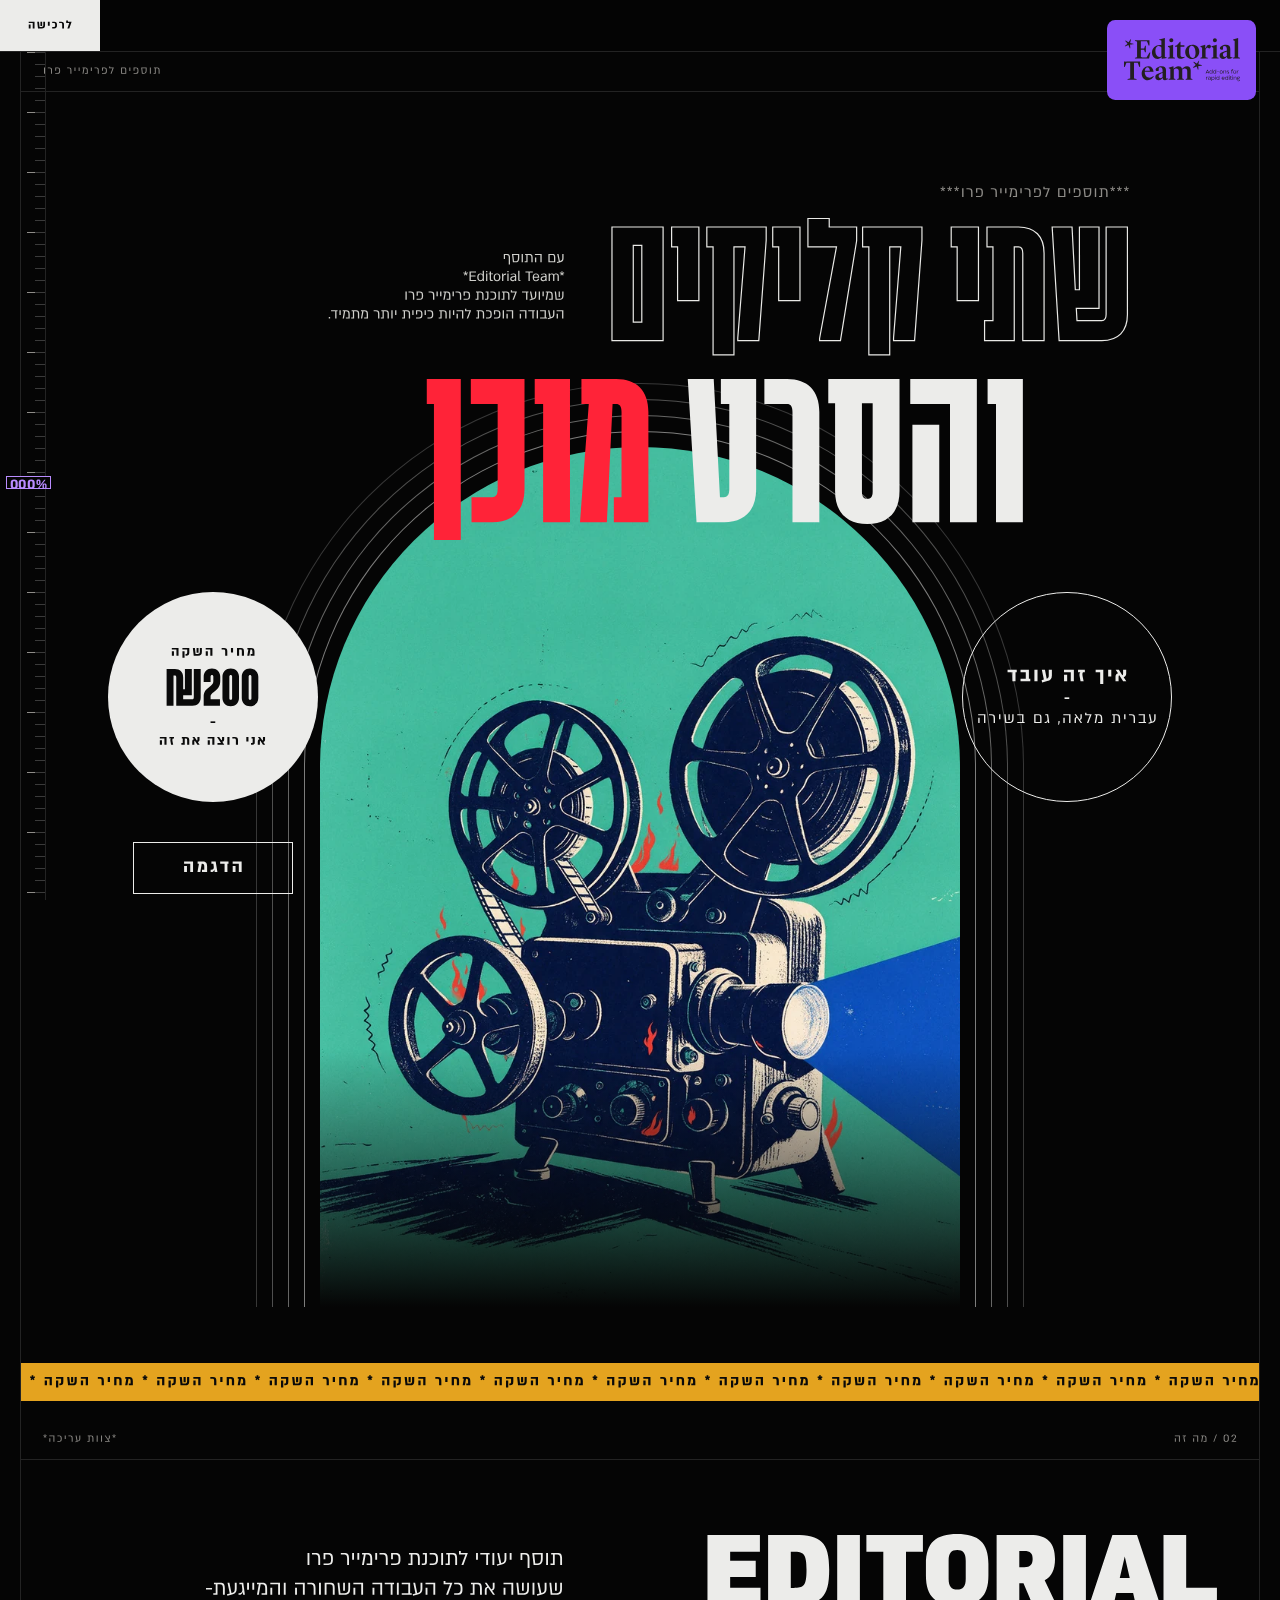
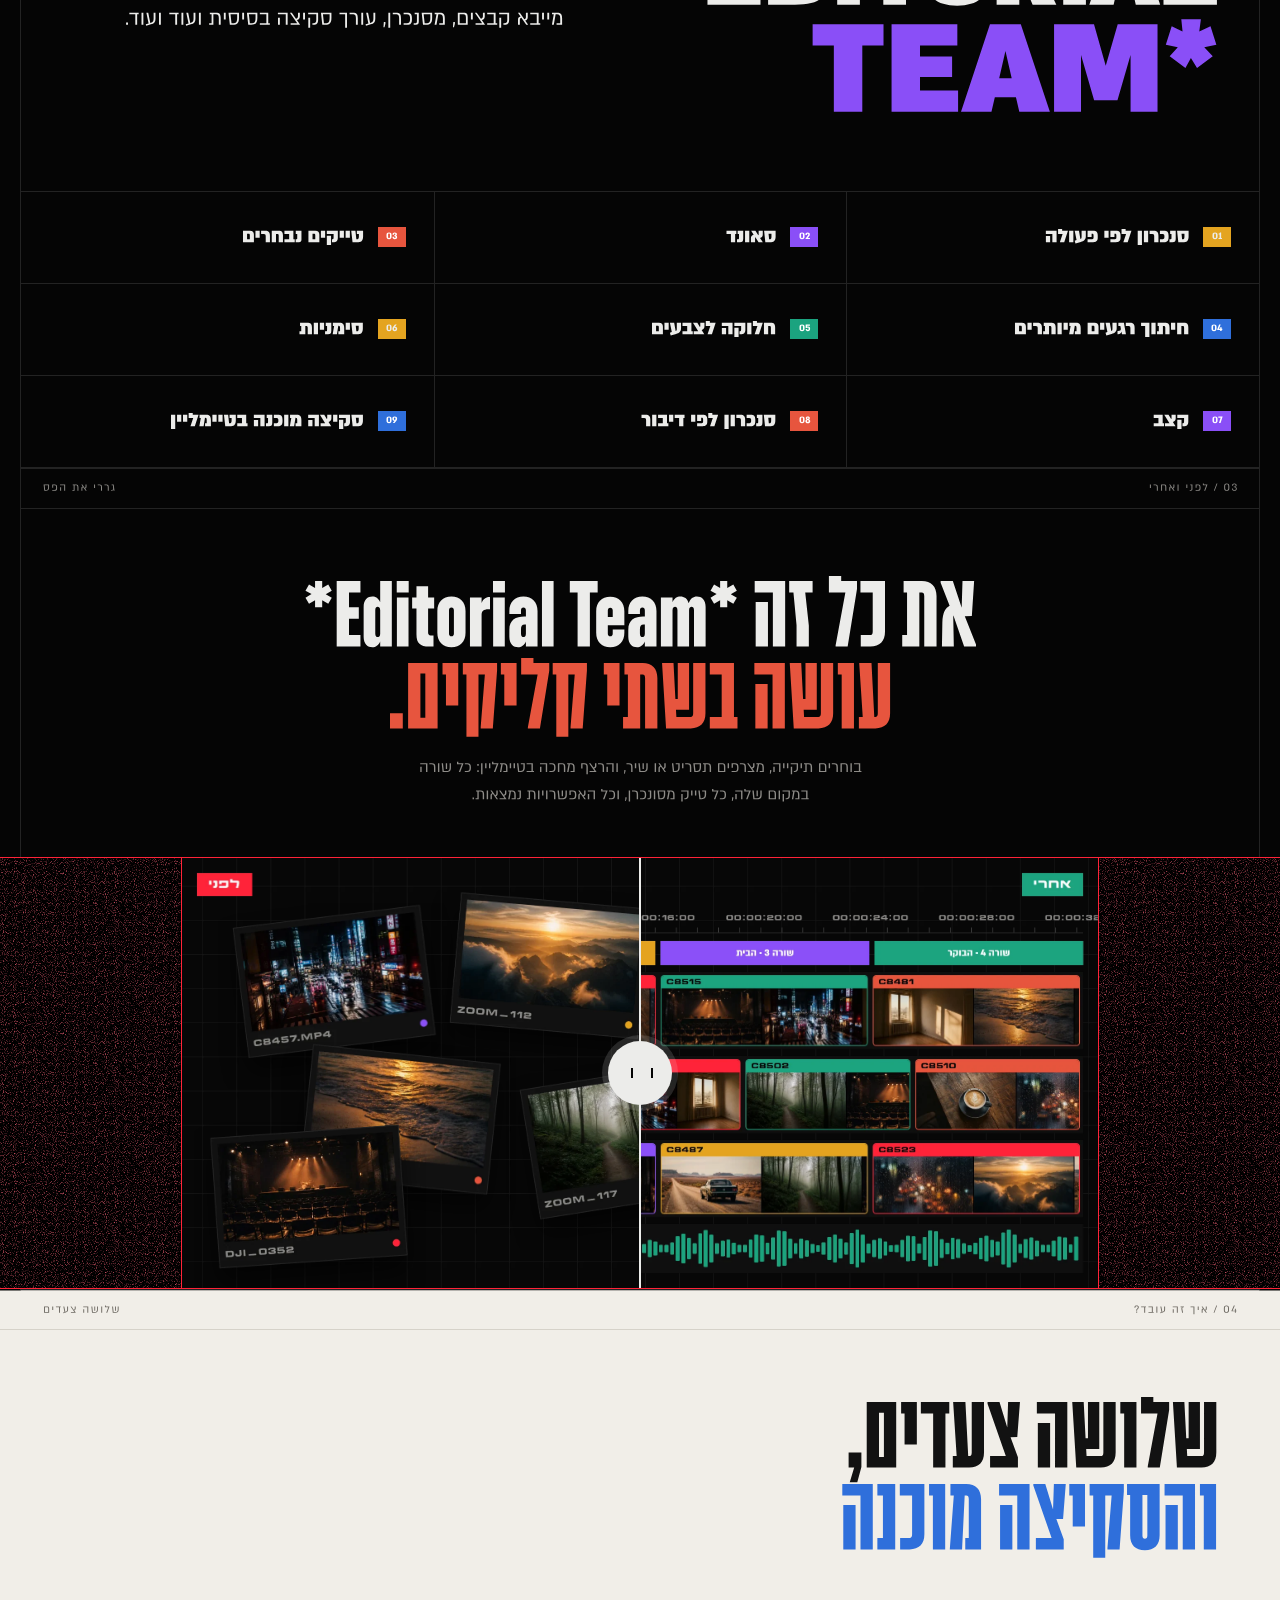
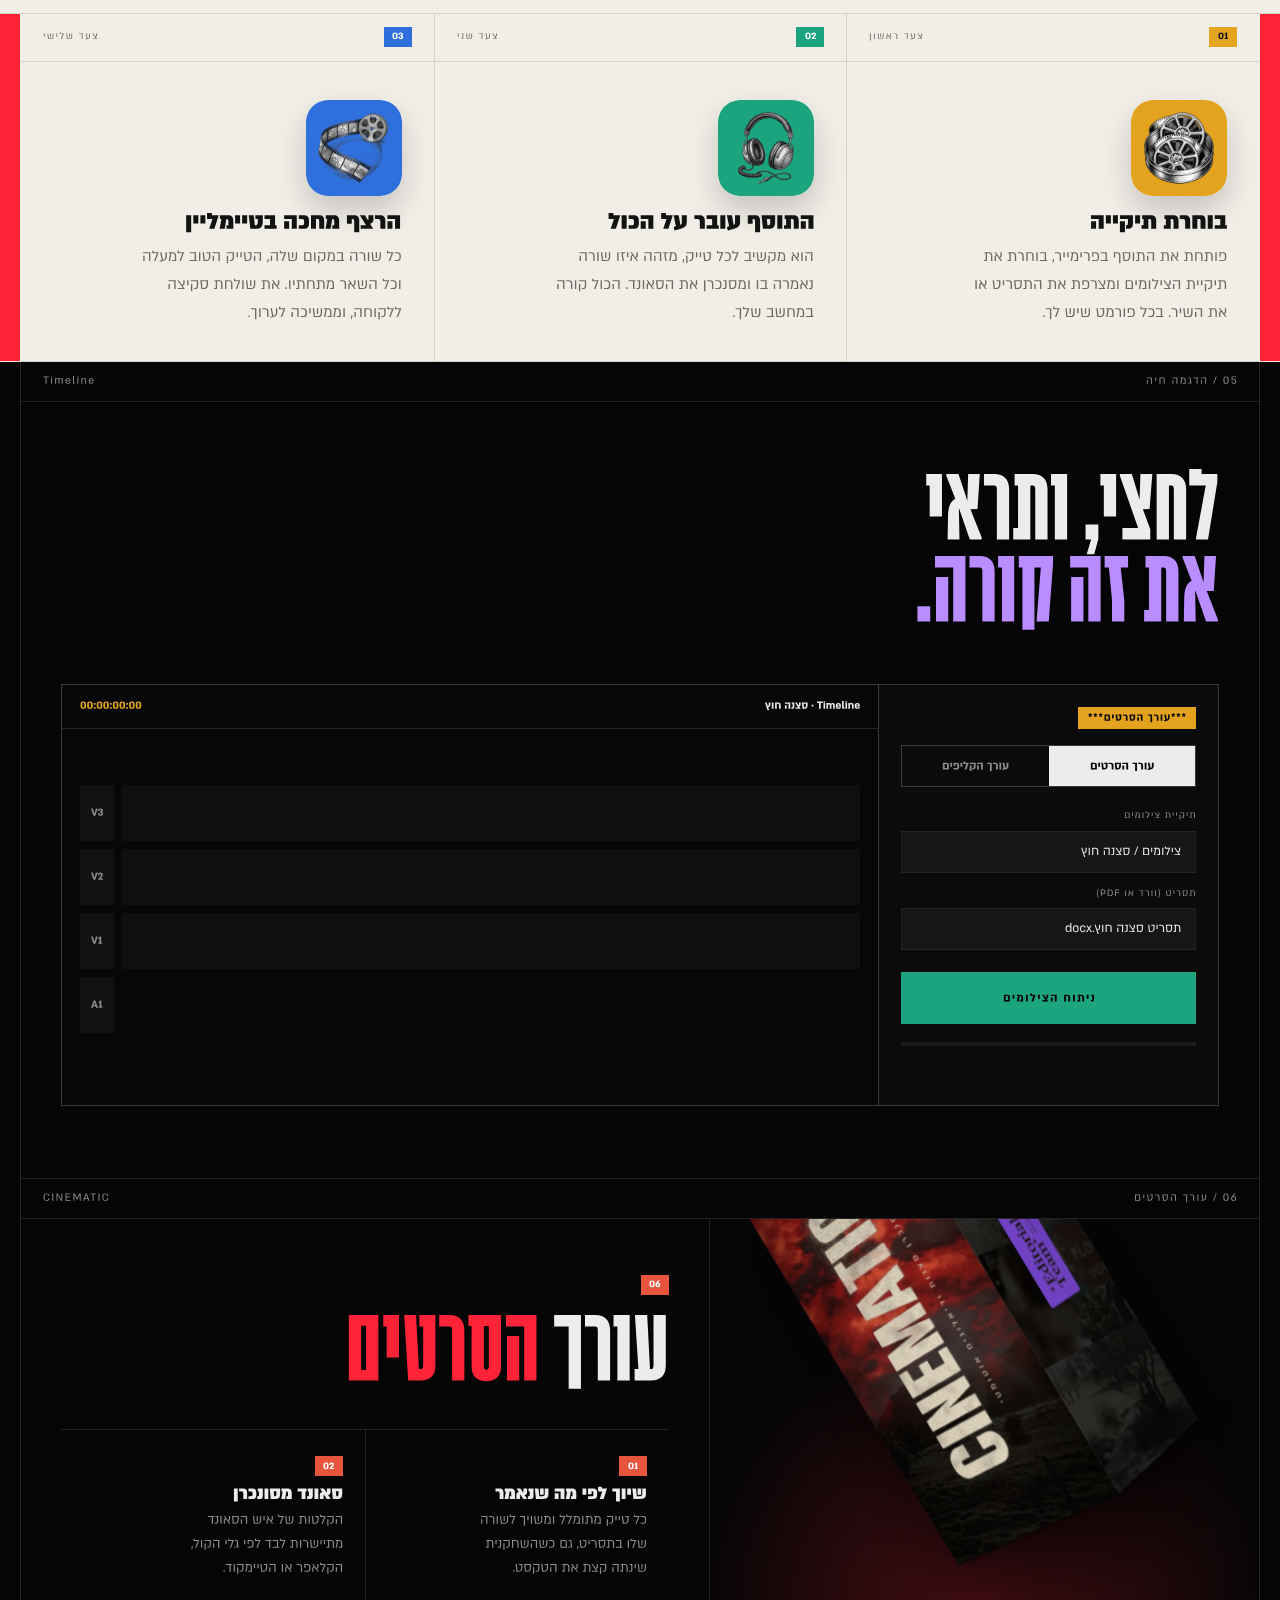
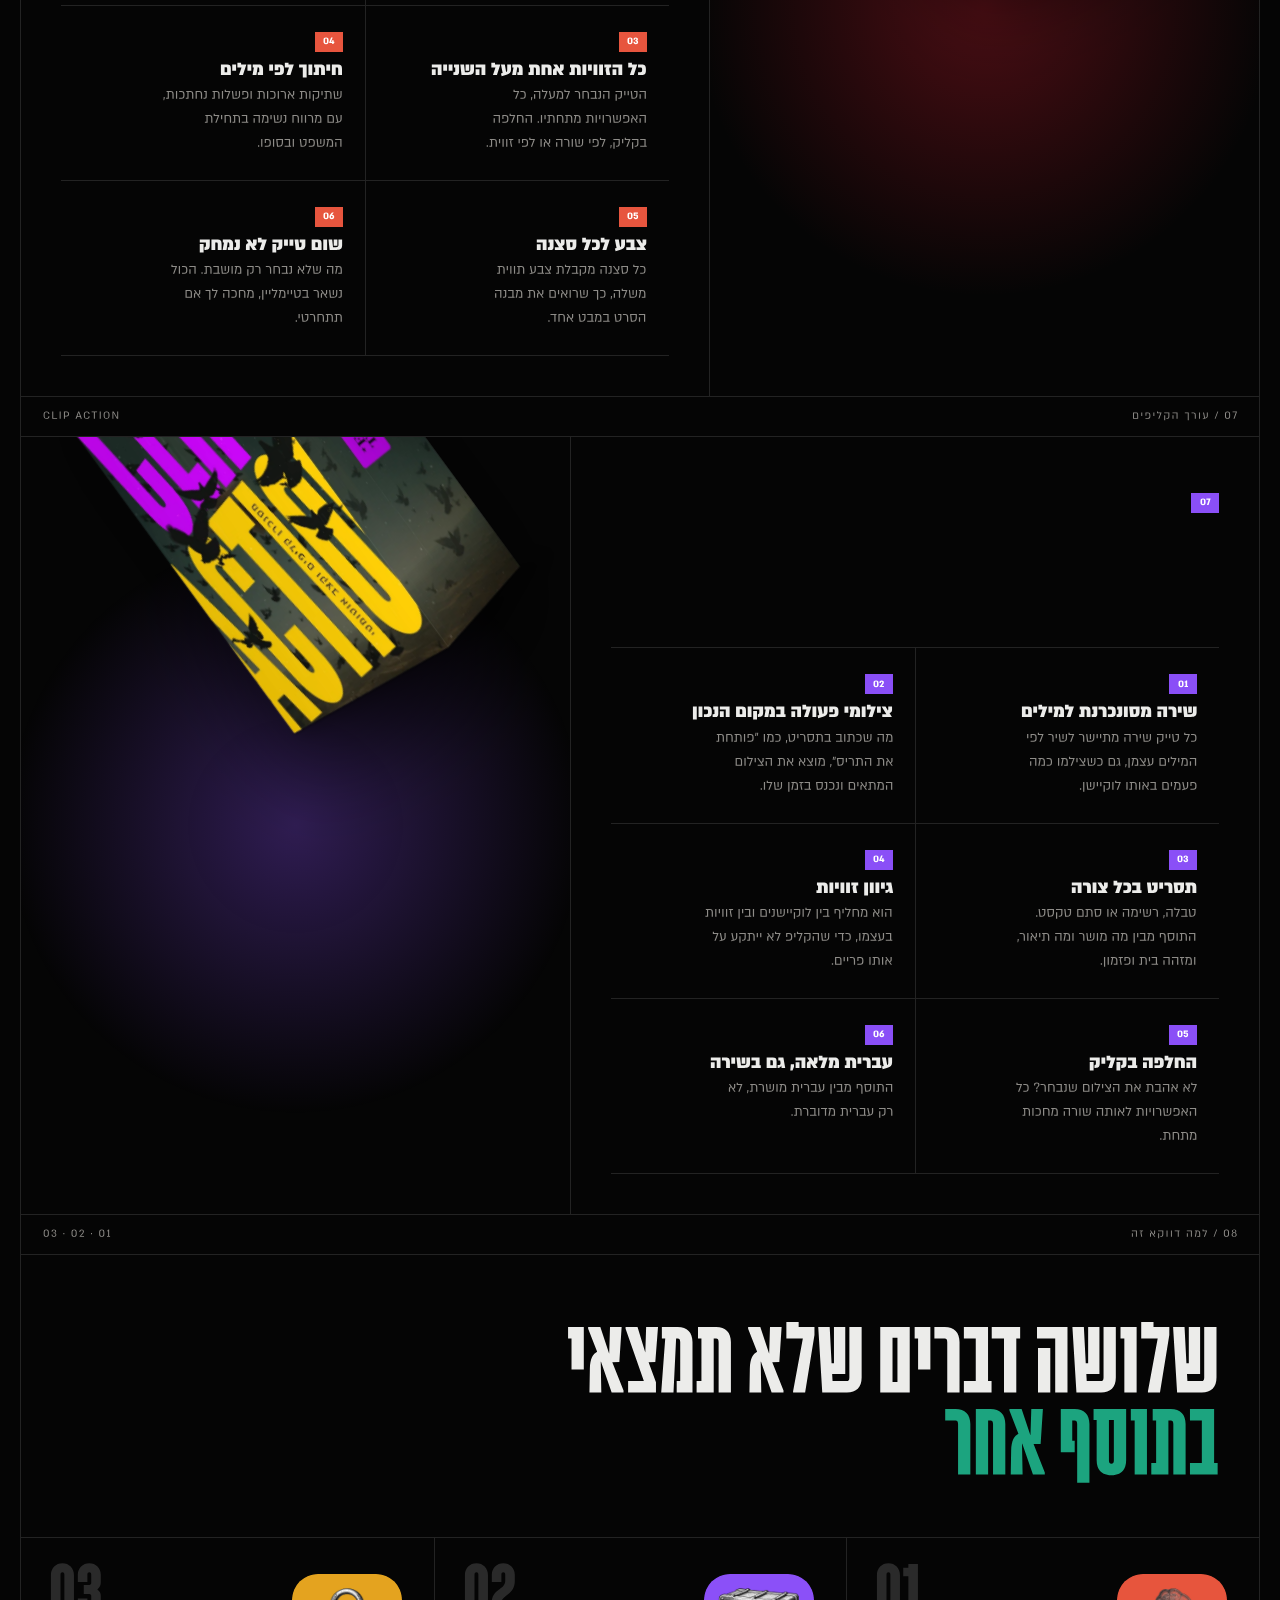
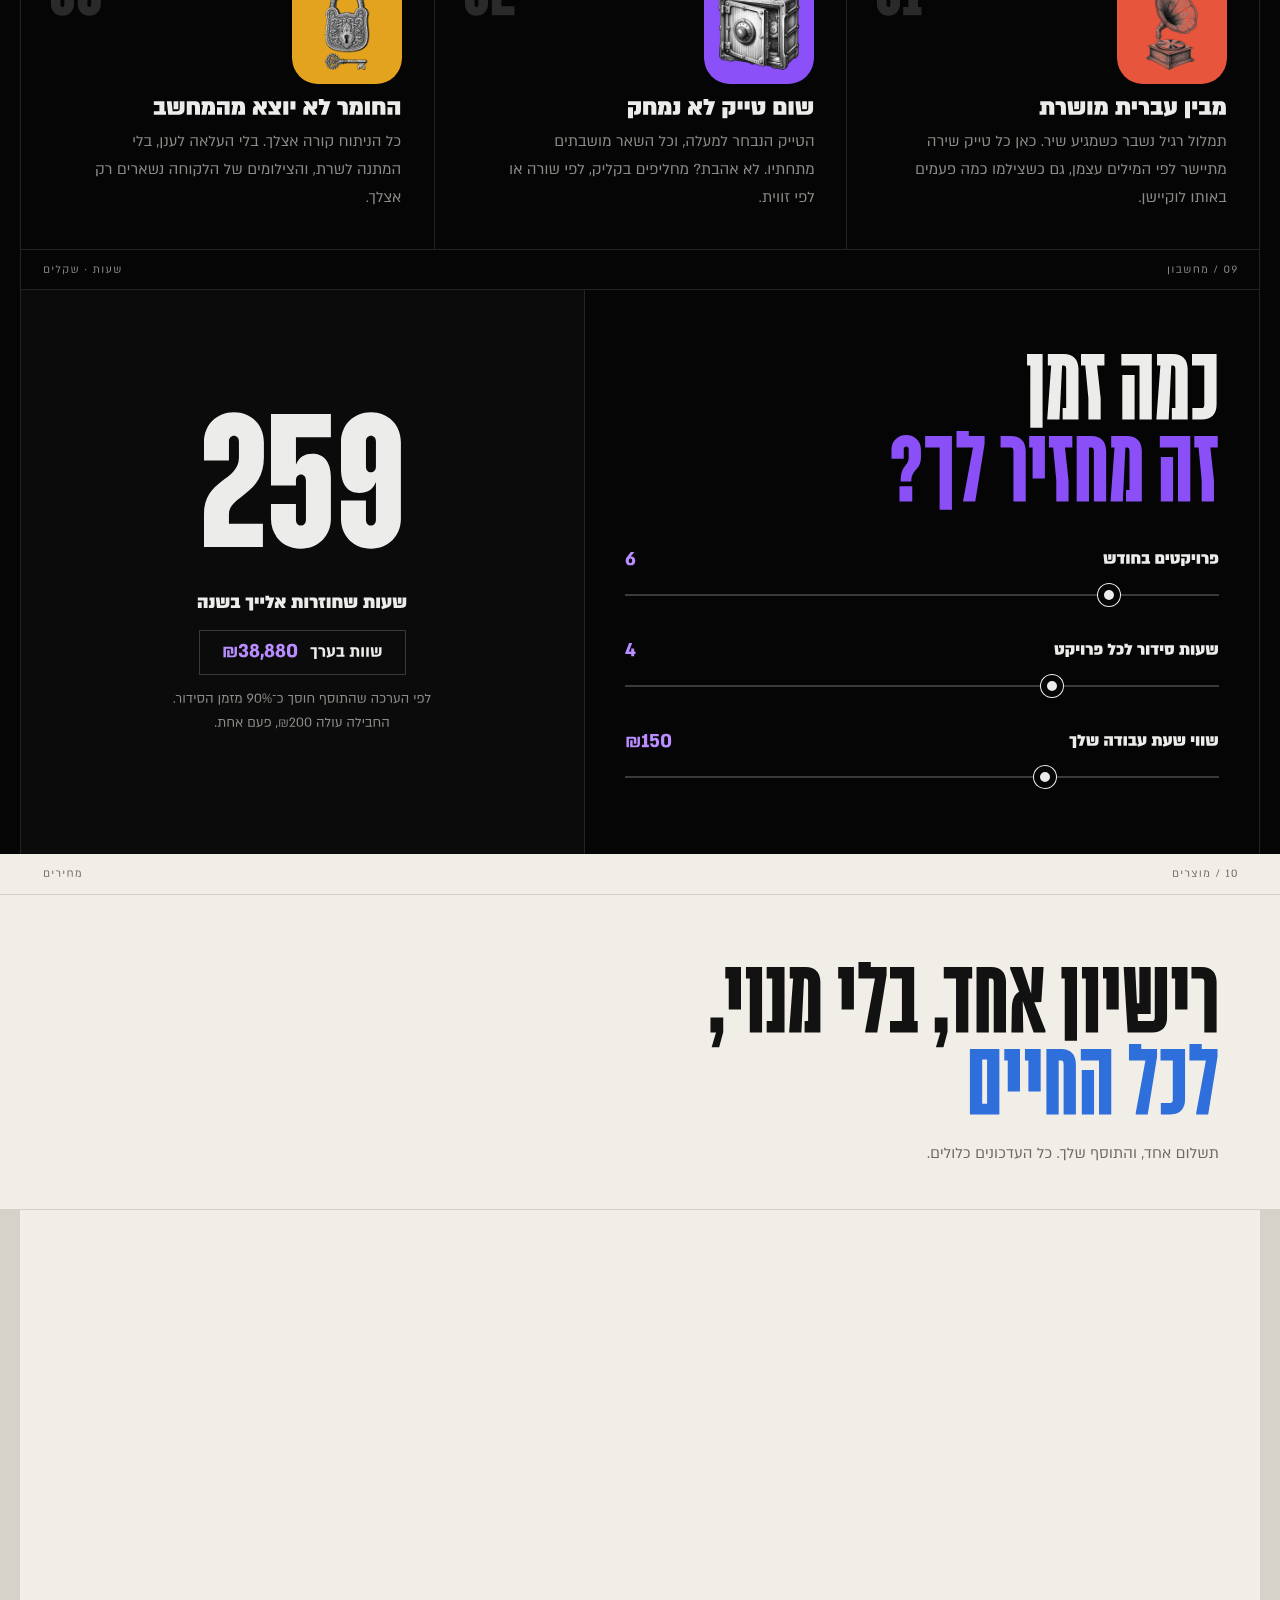
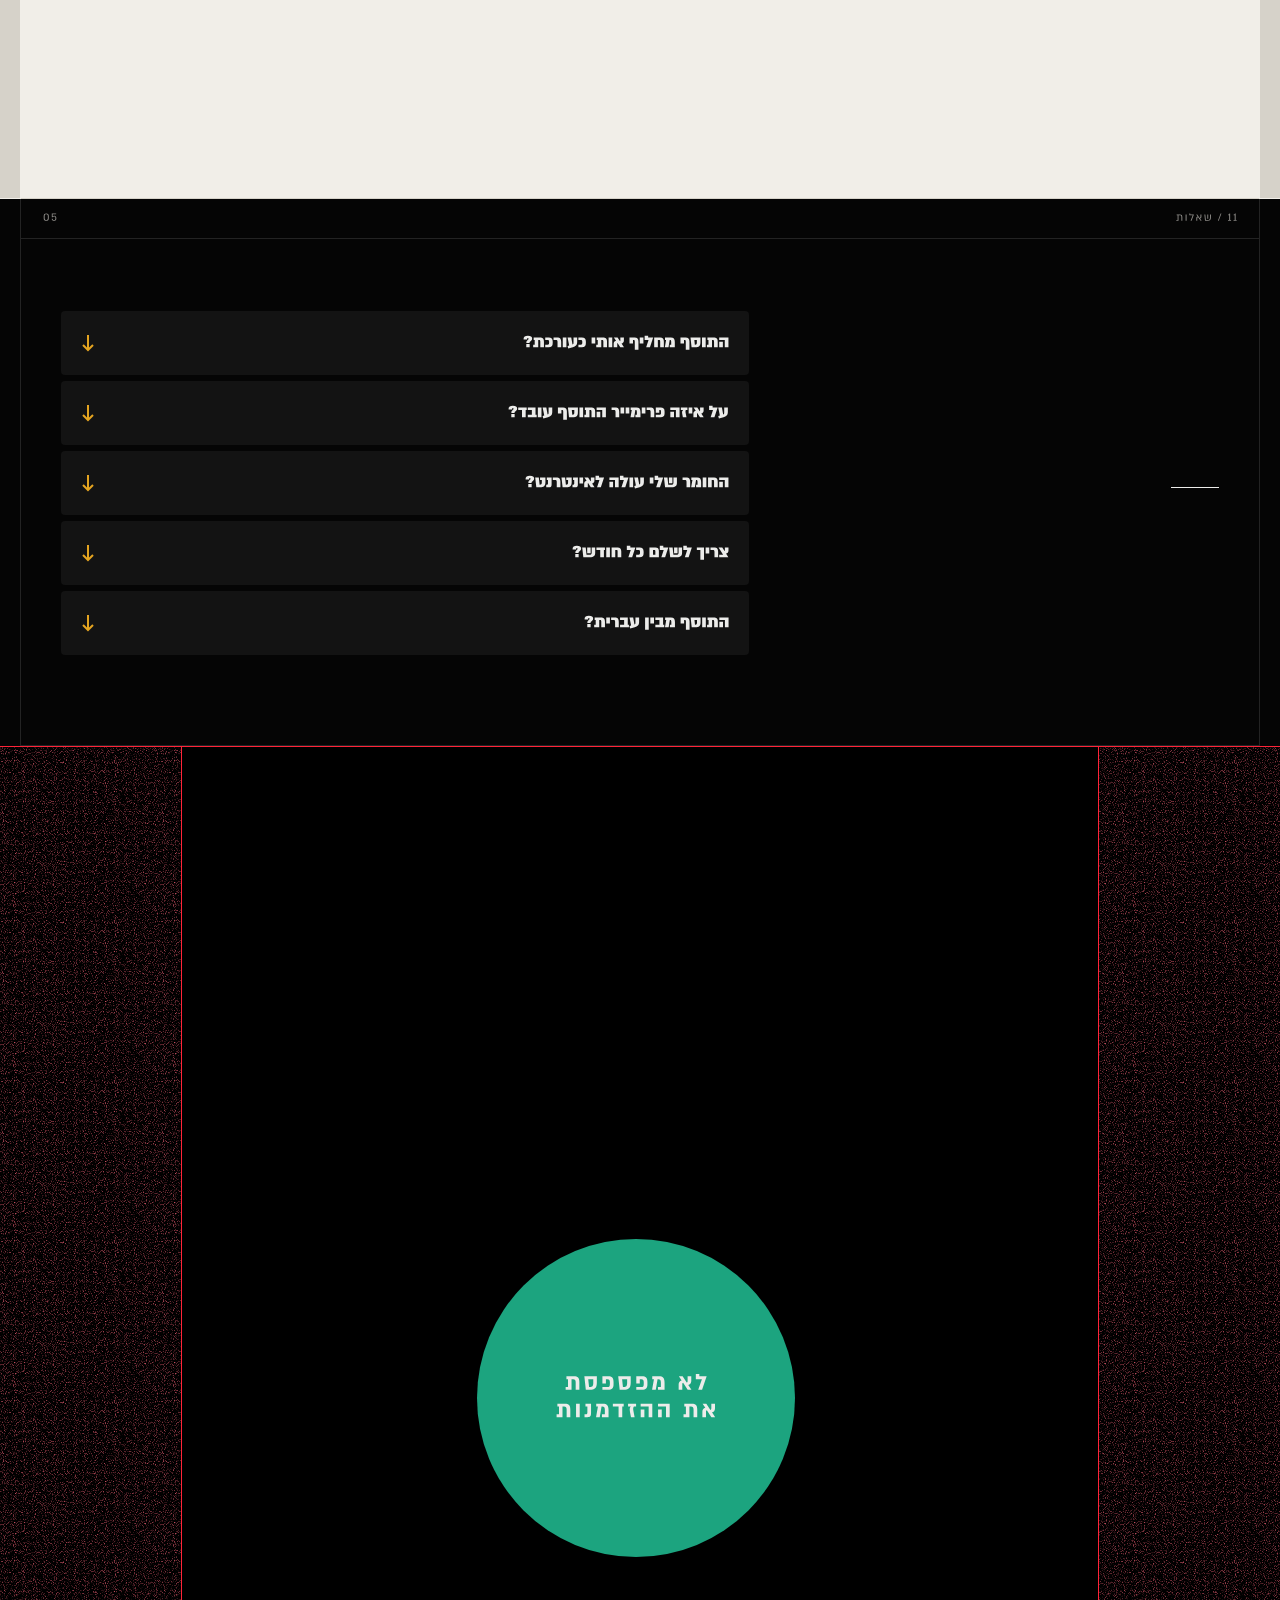
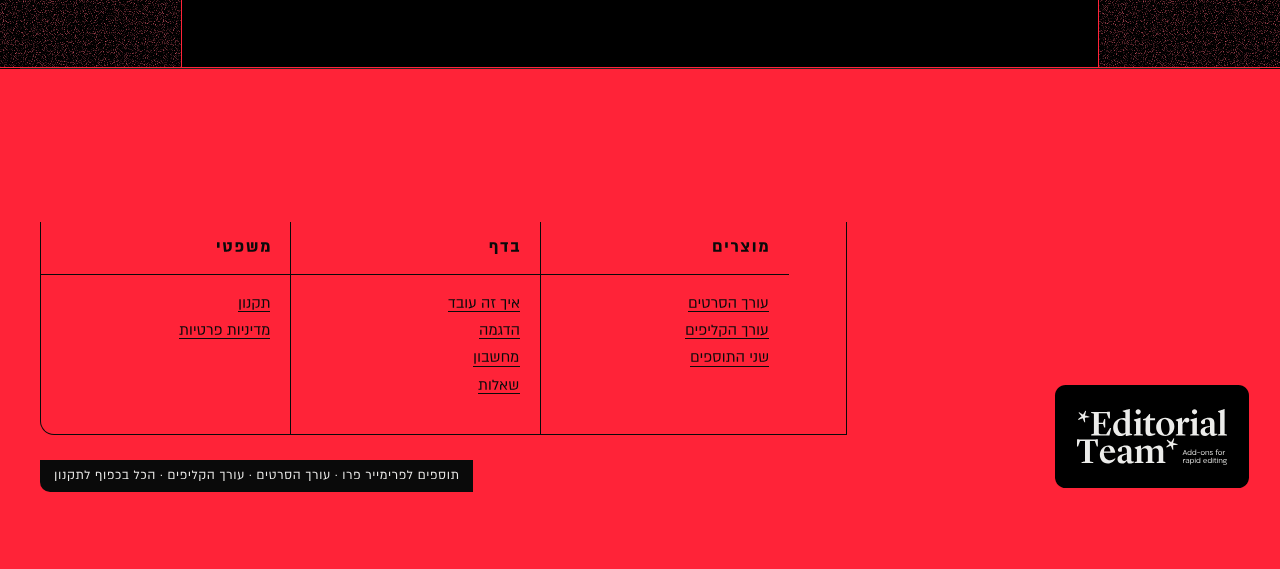
==== index.html @ 9a902fe2 "Editorial Team landing page Co-Authored-By: Claude Opus 5.5 <noreply@anthropic.com>" ====
<!doctype html>
<html lang="he" dir="rtl">
<head>
<meta charset="utf-8">
<meta name="viewport" content="width=device-width, initial-scale=1">
<title>Editorial Team · תוספים לפרימייר פרו</title>
<meta name="description" content="עורך הסרטים ועורך הקליפים: תוספים לפרימייר פרו שמסדרים את הצילומים לפי התסריט או לפי השיר. שתי קליקים, והסרט מוכן.">
<link rel="stylesheet" href="a/style.css?v=4">
<link rel="stylesheet" href="a/sections.css?v=25">
</head>
<body>
<!-- All visible text is drawn as vector shapes from the designer's desktop fonts (build/build.py); no font files ship with the page. -->

<header class="bar">
  <a class="bar-buy" href="#products"><svg class="tx " role="img" aria-label="לרכישה" viewBox="0 0 3907 1000" style="width:3.374em;height:0.864em" fill="currentColor"><path transform="translate(0 750)" d="M63 -600V-474H419V0H582V-600ZM65 0H229V-343H65Z M1360.8 -600V-298C1360.8 -169 1318.8 -126 1187.8 -126H1030.8L979.8 -600H820.8L887.8 0H1217.8C1428.8 0 1517.8 -80 1517.8 -281V-600ZM1260.8 -226V-600H1106.8V-226Z M1933.6 -600H1769.6V-244H1933.6Z M2155.4 -600V-474H2293.4C2395.4 -474 2420.4 -427 2420.4 -319V-281C2420.4 -173 2395.4 -126 2293.4 -126H2155.4V0H2333.4C2519.4 0 2583.4 -73 2583.4 -272V-328C2583.4 -527 2519.4 -600 2333.4 -600Z M3210.2 0V-340C3210.2 -532 3142.2 -600 2963.2 -600H2772.2V-474H2927.2C3018.2 -474 3046.2 -437 3046.2 -325V0Z M3681.0 0 3885.0 -600H3559.0V-700H3403.0V-474H3675.0L3509.0 0Z"/></svg></a>
</header>
<a class="bar-logo" href="#top" aria-label="Editorial Team"><svg class="logo-x" role="img" aria-label="Editorial Team" viewBox="962.18 29.28 87.12 32.43" fill="currentColor"><path fill-rule="evenodd" d="M1017.98 50.3C1017.98 50.3 1018.17 53.01 1018.17 53.01C1018.17 53.01 1017.76 53.09 1017.76 53.09C1017.76 53.09 1016.71 50.62 1016.71 50.62C1016.71 50.62 1014.22 51.63 1014.22 51.63C1014.22 51.63 1014 51.27 1014 51.27C1014 51.27 1016.07 49.52 1016.07 49.52C1016.07 49.52 1014.32 47.51 1014.32 47.51C1014.32 47.51 1014.58 47.2 1014.58 47.2C1014.58 47.2 1016.9 48.54 1016.9 48.54C1016.9 48.54 1018.3 46.3 1018.3 46.3C1018.3 46.3 1018.66 46.43 1018.66 46.43C1018.66 46.43 1018.06 49.03 1018.06 49.03C1018.06 49.03 1020.62 49.65 1020.62 49.65C1020.62 49.65 1020.6 50.04 1020.6 50.04C1020.6 50.04 1017.98 50.3 1017.98 50.3Z"/><path fill-rule="evenodd" d="M995.7 60.13C995.7 60.13 996.97 59.78 996.97 59.78C996.97 59.78 996.97 52.65 996.97 52.65C996.97 52.65 995.7 51.87 995.7 51.87C995.7 51.87 995.7 51.55 995.7 51.55C995.7 51.55 999.18 50.41 999.18 50.41C999.18 50.41 999.29 50.41 999.29 50.41C999.29 50.41 999.44 52.35 999.44 52.35C999.44 52.35 999.5 52.35 999.5 52.35C1000.04 51.79 1001.52 50.43 1003.11 50.43C1004.59 50.43 1005.45 51.01 1005.73 52.39C1005.73 52.39 1005.8 52.39 1005.8 52.39C1006.31 51.83 1007.82 50.43 1009.45 50.43C1011.25 50.43 1012.26 51.35 1012.27 53.78C1012.27 53.78 1012.27 59.78 1012.27 59.78C1012.27 59.78 1013.56 60.14 1013.56 60.14C1013.56 60.14 1013.56 60.7 1013.56 60.7C1013.56 60.7 1008.51 60.7 1008.51 60.7C1008.51 60.7 1008.51 60.12 1008.51 60.12C1008.51 60.12 1009.67 59.78 1009.67 59.78C1009.67 59.78 1009.67 54.13 1009.67 54.13C1009.62 52.94 1009.09 52.11 1007.84 52.11C1007.02 52.11 1006.25 52.62 1005.93 52.88C1005.93 52.88 1005.93 59.78 1005.93 59.78C1005.93 59.78 1007.11 60.14 1007.11 60.14C1007.11 60.14 1007.11 60.7 1007.11 60.7C1007.11 60.7 1002.13 60.7 1002.13 60.7C1002.13 60.7 1002.13 60.12 1002.13 60.12C1002.13 60.12 1003.31 59.78 1003.31 59.78C1003.31 59.78 1003.31 54.13 1003.31 54.13C1003.26 52.95 1002.72 52.11 1001.5 52.11C1000.68 52.11 999.91 52.65 999.59 52.9C999.59 52.9 999.59 59.78 999.59 59.78C999.59 59.78 1000.77 60.12 1000.77 60.12C1000.77 60.12 1000.77 60.7 1000.77 60.7C1000.77 60.7 995.7 60.71 995.7 60.71C995.7 60.71 995.7 60.13 995.7 60.13Z"/><path fill-rule="evenodd" d="M989.69 59.48C990.33 59.48 990.82 59.07 991.15 58.67C991.15 58.67 991.15 55.61 991.15 55.61C991.15 55.61 989.77 56.07 989.77 56.07C988.63 56.43 988.2 57.08 988.2 57.85C988.2 58.75 988.72 59.48 989.69 59.48ZM985.67 58.5C985.67 56.84 986.85 56.07 989.15 55.49C989.15 55.49 991.15 54.97 991.15 54.97C991.15 54.97 991.14 53.59 991.14 53.59C991.12 52.26 990.46 51.32 989.38 51.32C988.91 51.32 988.52 51.47 988.31 51.64C988.31 51.64 988.24 53.92 988.24 53.92C987.94 54.03 987.56 54.09 987.11 54.09C986.4 54.09 985.92 53.72 985.92 53.06C985.92 51.94 988.03 50.44 990.48 50.44C992.65 50.43 993.74 51.4 993.74 53.59C993.74 53.59 993.75 59.07 993.75 59.07C993.75 59.63 993.9 59.74 994.43 59.74C994.43 59.74 995.34 59.74 995.34 59.74C995.34 59.74 995.34 60.17 995.34 60.17C995.34 60.17 993.94 60.96 992.93 60.96C991.81 60.96 991.3 60.43 991.23 59.31C991.23 59.31 991.15 59.31 991.15 59.31C990.48 60.15 989.69 61.01 988.29 61.01C986.89 61.01 985.67 60.11 985.67 58.5Z"/><path fill-rule="evenodd" d="M979.76 51.23C978.79 51.23 978.02 52.14 977.82 53.96C977.82 53.96 981.65 53.96 981.65 53.96C981.45 52.26 980.85 51.23 979.76 51.23ZM975.44 55.88C975.44 52.8 977.89 50.42 980.4 50.42C982.76 50.42 984.08 51.88 984.4 54.65C984.4 54.65 977.78 54.65 977.78 54.65C977.76 54.76 977.76 54.87 977.76 54.99C977.85 57.62 979.44 59.08 981.39 59.08C982.64 59.08 983.63 58.37 984.23 57.89C984.23 57.89 984.55 58.22 984.55 58.22C983.69 59.48 982.34 60.99 980.04 60.99C977.14 60.99 975.44 58.56 975.44 55.88Z"/><path fill-rule="evenodd" d="M964.85 60.11C964.85 60.11 966.83 59.73 966.83 59.73C966.83 59.73 966.82 47.84 966.82 47.84C966.82 47.84 963.99 47.84 963.99 47.84C963.99 47.84 962.76 51.05 962.76 51.05C962.76 51.05 962.18 51.05 962.18 51.05C962.18 51.05 962.22 46.92 962.22 46.92C962.22 46.92 963.77 47.03 963.77 47.03C963.77 47.03 972.73 47.02 972.73 47.02C972.73 47.02 974.28 46.92 974.28 46.92C974.28 46.92 974.3 51.04 974.3 51.04C974.3 51.04 973.74 51.04 973.74 51.04C973.74 51.04 972.52 47.84 972.52 47.84C972.52 47.84 969.68 47.84 969.68 47.84C969.68 47.84 969.68 59.73 969.68 59.73C969.68 59.73 971.62 60.11 971.62 60.11C971.62 60.11 971.62 60.71 971.62 60.71C971.62 60.71 964.85 60.71 964.85 60.71C964.85 60.71 964.85 60.11 964.85 60.11Z"/><path fill-rule="evenodd" d="M1044.02 44.1C1044.02 44.1 1045.33 43.76 1045.33 43.76C1045.33 43.76 1045.32 31.58 1045.32 31.58C1045.32 31.58 1044.1 30.85 1044.1 30.85C1044.1 30.85 1044.1 30.5 1044.1 30.5C1044.1 30.5 1047.92 29.28 1047.92 29.28C1047.92 29.28 1047.93 43.76 1047.93 43.76C1047.93 43.76 1049.3 44.1 1049.3 44.1C1049.3 44.1 1049.3 44.68 1049.3 44.68C1049.3 44.68 1044.02 44.68 1044.02 44.68C1044.02 44.68 1044.02 44.1 1044.02 44.1Z"/><path fill-rule="evenodd" d="M1037.96 43.46C1038.6 43.46 1039.1 43.05 1039.42 42.64C1039.42 42.64 1039.42 39.59 1039.42 39.59C1039.42 39.59 1038.04 40.04 1038.04 40.04C1036.9 40.41 1036.47 41.05 1036.47 41.83C1036.47 42.73 1036.99 43.46 1037.96 43.46ZM1033.94 42.47C1033.94 40.82 1035.12 40.05 1037.42 39.46C1037.42 39.46 1039.42 38.95 1039.42 38.95C1039.42 38.95 1039.42 37.57 1039.42 37.57C1039.4 36.24 1038.73 35.3 1037.65 35.3C1037.18 35.3 1036.79 35.45 1036.58 35.62C1036.58 35.62 1036.52 37.9 1036.52 37.9C1036.22 38 1035.83 38.07 1035.38 38.07C1034.67 38.07 1034.2 37.7 1034.19 37.04C1034.19 35.92 1036.3 34.41 1038.75 34.41C1040.92 34.41 1042.02 35.38 1042.02 37.57C1042.02 37.57 1042.02 43.05 1042.02 43.05C1042.02 43.61 1042.17 43.72 1042.71 43.72C1042.71 43.72 1043.61 43.72 1043.61 43.72C1043.61 43.72 1043.61 44.15 1043.61 44.15C1043.61 44.15 1042.21 44.94 1041.2 44.94C1040.08 44.94 1039.57 44.41 1039.5 43.29C1039.5 43.29 1039.42 43.29 1039.42 43.29C1038.75 44.13 1037.96 44.99 1036.56 44.99C1035.16 44.99 1033.94 44.09 1033.94 42.47Z"/><path fill-rule="evenodd" d="M1028.95 30.94C1028.95 30.12 1029.64 29.43 1030.45 29.43C1031.25 29.43 1031.96 30.12 1031.96 30.94C1031.96 31.75 1031.25 32.44 1030.46 32.44C1029.64 32.44 1028.95 31.75 1028.95 30.94ZM1027.9 44.11C1027.9 44.11 1029.21 43.76 1029.21 43.76C1029.21 43.76 1029.21 36.63 1029.21 36.63C1029.21 36.63 1027.94 35.84 1027.94 35.84C1027.94 35.84 1027.94 35.49 1027.94 35.49C1027.94 35.49 1031.81 34.42 1031.81 34.42C1031.81 34.42 1031.81 43.76 1031.81 43.76C1031.81 43.76 1033.21 44.11 1033.21 44.11C1033.21 44.11 1033.21 44.69 1033.21 44.69C1033.21 44.69 1027.9 44.69 1027.9 44.69C1027.9 44.69 1027.9 44.11 1027.9 44.11Z"/><path fill-rule="evenodd" d="M1019.57 44.11C1019.57 44.11 1020.83 43.77 1020.83 43.77C1020.83 43.77 1020.83 36.63 1020.83 36.63C1020.83 36.63 1019.56 35.86 1019.56 35.86C1019.56 35.86 1019.56 35.54 1019.56 35.54C1019.56 35.54 1023.09 34.4 1023.09 34.4C1023.09 34.4 1023.19 34.4 1023.19 34.4C1023.19 34.4 1023.3 37.11 1023.3 37.11C1023.3 37.11 1023.39 37.1 1023.39 37.1C1023.39 37.1 1023.65 36.57 1023.65 36.57C1024.53 34.89 1025.13 34.42 1026.1 34.42C1026.83 34.42 1027.47 34.89 1027.47 35.71C1027.47 36.52 1026.96 37.04 1026.07 37.23C1026.07 37.23 1024.78 36.48 1024.78 36.48C1024.42 36.61 1023.75 37.26 1023.45 38.09C1023.45 38.09 1023.45 43.77 1023.45 43.77C1023.45 43.77 1025.15 44.11 1025.15 44.11C1025.15 44.11 1025.15 44.69 1025.15 44.69C1025.15 44.69 1019.57 44.69 1019.57 44.69C1019.57 44.69 1019.57 44.11 1019.57 44.11Z"/><path fill-rule="evenodd" d="M1015.93 40.5C1015.93 37.34 1014.73 35.13 1013.12 35.13C1011.48 35.13 1010.97 37.04 1010.97 38.85C1010.97 41.54 1011.94 44.29 1013.79 44.29C1015.12 44.28 1015.94 42.76 1015.93 40.5ZM1008.16 39.9C1008.15 36.83 1010.5 34.42 1013.46 34.42C1016.58 34.42 1018.73 36.46 1018.73 39.47C1018.73 42.61 1016.43 45.01 1013.46 45.02C1010.05 45.02 1008.16 42.57 1008.16 39.9Z"/><path fill-rule="evenodd" d="M1002.01 42.29C1002.01 42.29 1002.07 35.82 1002.07 35.82C1002.07 35.82 1000.55 35.82 1000.55 35.82C1000.55 35.82 1000.55 35.16 1000.55 35.16C1000.55 35.16 1002.07 34.66 1002.07 34.66C1002.07 34.66 1004.2 32.13 1004.2 32.13C1004.2 32.13 1004.63 32.13 1004.63 32.13C1004.63 32.13 1004.63 34.73 1004.63 34.73C1004.63 34.73 1007.53 34.72 1007.53 34.72C1007.53 34.72 1007.53 35.86 1007.53 35.86C1007.53 35.86 1004.63 35.86 1004.63 35.86C1004.63 35.86 1004.63 42.35 1004.63 42.35C1004.83 43.34 1005.49 43.64 1006.35 43.64C1006.98 43.64 1007.53 43.45 1007.6 43.43C1007.6 43.43 1007.73 43.9 1007.73 43.9C1007.34 44.12 1006.18 44.95 1004.48 44.95C1002.68 44.95 1001.99 43.94 1002.01 42.29Z"/><path fill-rule="evenodd" d="M996.21 30.95C996.21 30.13 996.89 29.44 997.71 29.44C998.51 29.44 999.22 30.13 999.22 30.95C999.22 31.76 998.51 32.45 997.71 32.45C996.9 32.45 996.21 31.76 996.21 30.95ZM995.16 44.12C995.16 44.12 996.47 43.77 996.47 43.77C996.47 43.77 996.47 36.64 996.47 36.64C996.47 36.64 995.2 35.85 995.2 35.85C995.2 35.85 995.2 35.5 995.2 35.5C995.2 35.5 999.07 34.43 999.07 34.43C999.07 34.43 999.07 43.77 999.07 43.77C999.07 43.77 1000.47 44.12 1000.47 44.12C1000.47 44.12 1000.47 44.7 1000.47 44.7C1000.47 44.7 995.16 44.7 995.16 44.7C995.16 44.7 995.16 44.12 995.16 44.12Z"/><path fill-rule="evenodd" d="M990.26 43C990.26 43 990.26 36.49 990.26 36.49C989.91 35.91 989.33 35.31 988.24 35.31C986.97 35.31 985.77 36.39 985.77 39.12C985.77 41.35 986.82 43.54 988.8 43.54C989.38 43.54 989.9 43.3 990.26 43ZM983.17 40.19C983.17 36.82 986.05 34.54 989.03 34.54C989.42 34.54 989.87 34.62 990.26 34.73C990.26 34.73 990.26 31.38 990.26 31.38C990.26 31.38 988.67 30.65 988.67 30.65C988.67 30.65 988.67 30.3 988.67 30.3C988.67 30.3 992.86 29.29 992.86 29.29C992.86 29.29 992.86 43.52 992.86 43.52C992.86 43.52 994.17 43.84 994.17 43.84C994.17 43.84 994.17 44.33 994.17 44.33C994.17 44.33 990.58 44.98 990.58 44.98C990.58 44.98 990.35 43.6 990.35 43.6C989.7 44.29 988.67 45.02 987.38 45.02C984.78 45.02 983.17 42.83 983.17 40.19Z"/><path fill-rule="evenodd" d="M974.83 38.04C974.83 38.04 974.83 43.39 974.83 43.39C975.14 43.74 975.5 43.91 976.06 43.95C976.06 43.95 979.18 43.95 979.18 43.95C979.18 43.95 981.37 40.26 981.37 40.26C981.37 40.26 981.99 40.26 981.99 40.26C981.99 40.26 981.04 44.7 981.04 44.7C981.04 44.7 970.41 44.71 970.41 44.71C970.41 44.71 970.41 44.11 970.41 44.11C970.41 44.11 972 43.72 972 43.72C972 43.72 971.99 32.03 971.99 32.03C971.99 32.03 970.4 31.6 970.4 31.6C970.4 31.6 970.4 31.02 970.4 31.02C970.4 31.02 979.64 31.02 979.64 31.02C979.64 31.02 981.3 30.95 981.3 30.95C981.3 30.95 981.3 34.86 981.3 34.86C981.3 34.86 980.68 34.86 980.68 34.86C980.68 34.86 979.45 31.75 979.45 31.75C979.45 31.75 974.83 31.75 974.83 31.75C974.83 31.75 974.83 37.23 974.83 37.23C974.83 37.23 977.3 37.23 977.3 37.23C977.3 37.23 977.99 35.1 977.99 35.1C977.99 35.1 978.57 35.1 978.57 35.1C978.57 35.1 978.57 40.04 978.57 40.04C978.57 40.04 977.95 40.04 977.95 40.04C977.95 40.04 977.3 38.04 977.3 38.04C977.3 38.04 974.83 38.04 974.83 38.04Z"/><path fill-rule="evenodd" d="M966.75 34.31C966.75 34.31 966.95 37.02 966.95 37.02C966.95 37.02 966.54 37.1 966.54 37.1C966.54 37.1 965.49 34.63 965.49 34.63C965.49 34.63 962.99 35.64 962.99 35.64C962.99 35.64 962.78 35.28 962.78 35.28C962.78 35.28 964.84 33.53 964.84 33.53C964.84 33.53 963.1 31.52 963.1 31.52C963.1 31.52 963.36 31.21 963.36 31.21C963.36 31.21 965.68 32.55 965.68 32.55C965.68 32.55 967.07 30.31 967.07 30.31C967.07 30.31 967.44 30.44 967.44 30.44C967.44 30.44 966.84 33.04 966.84 33.04C966.84 33.04 969.4 33.66 969.4 33.66C969.4 33.66 969.37 34.05 969.37 34.05C969.37 34.05 966.75 34.31 966.75 34.31Z"/><path fill-rule="evenodd" d="M1048.05 59.73C1048.37 59.73 1048.6 59.51 1048.6 59.2C1048.6 58.89 1048.36 58.66 1048.03 58.66C1047.7 58.66 1047.46 58.89 1047.46 59.2C1047.46 59.51 1047.71 59.73 1048.05 59.73ZM1047.59 59.95C1047.5 60.02 1047.46 60.1 1047.46 60.18C1047.46 60.33 1047.58 60.4 1047.86 60.4C1047.86 60.4 1048.39 60.4 1048.39 60.4C1048.9 60.4 1049.19 60.57 1049.2 61.01C1049.2 61.46 1048.83 61.71 1048.17 61.71C1047.59 61.71 1047.21 61.58 1046.95 61.43C1046.95 61.43 1047.1 61.14 1047.1 61.14C1047.31 61.26 1047.67 61.37 1048.17 61.37C1048.6 61.37 1048.83 61.27 1048.83 61.02C1048.83 60.78 1048.66 60.72 1048.33 60.72C1048.33 60.72 1047.79 60.72 1047.79 60.72C1047.32 60.72 1047.08 60.55 1047.08 60.26C1047.08 60.04 1047.21 59.89 1047.35 59.79C1047.2 59.64 1047.1 59.44 1047.1 59.2C1047.1 58.71 1047.49 58.35 1048.03 58.35C1048.29 58.35 1048.51 58.43 1048.67 58.57C1048.81 58.4 1049.02 58.35 1049.29 58.35C1049.29 58.35 1049.29 58.68 1049.29 58.68C1049.13 58.68 1048.97 58.71 1048.84 58.78C1048.91 58.9 1048.95 59.04 1048.95 59.2C1048.95 59.69 1048.57 60.04 1048.05 60.04C1047.88 60.04 1047.72 60.01 1047.59 59.95Z"/><path fill-rule="evenodd" d="M1044.58 58.39C1044.58 58.39 1044.95 58.39 1044.95 58.39C1044.95 58.39 1044.95 58.8 1044.95 58.8C1045.11 58.52 1045.39 58.35 1045.75 58.35C1046.31 58.35 1046.64 58.73 1046.64 59.39C1046.64 59.39 1046.64 60.66 1046.64 60.66C1046.64 60.66 1046.27 60.66 1046.27 60.66C1046.27 60.66 1046.28 59.41 1046.28 59.41C1046.28 58.96 1046.01 58.66 1045.62 58.66C1045.22 58.66 1044.95 58.96 1044.95 59.41C1044.95 59.41 1044.95 60.66 1044.95 60.66C1044.95 60.66 1044.58 60.66 1044.58 60.66C1044.58 60.66 1044.58 58.39 1044.58 58.39Z"/><path fill-rule="evenodd" d="M1043.77 57.53C1043.91 57.53 1044.02 57.64 1044.02 57.78C1044.02 57.92 1043.91 58.03 1043.77 58.03C1043.63 58.03 1043.52 57.92 1043.52 57.78C1043.52 57.64 1043.63 57.53 1043.77 57.53ZM1043.59 58.39C1043.59 58.39 1043.95 58.39 1043.95 58.39C1043.95 58.39 1043.95 60.66 1043.95 60.66C1043.95 60.66 1043.59 60.66 1043.59 60.66C1043.59 60.66 1043.59 58.39 1043.59 58.39Z"/><path fill-rule="evenodd" d="M1042.16 58.39C1042.16 58.39 1042.16 57.89 1042.16 57.89C1042.16 57.89 1042.52 57.81 1042.52 57.81C1042.52 57.81 1042.52 58.39 1042.52 58.39C1042.52 58.39 1043.09 58.39 1043.09 58.39C1043.09 58.39 1043.09 58.68 1043.09 58.68C1043.09 58.68 1042.52 58.68 1042.52 58.68C1042.52 58.68 1042.52 59.87 1042.52 59.87C1042.52 60.2 1042.63 60.35 1042.95 60.35C1042.95 60.35 1043.15 60.35 1043.15 60.35C1043.15 60.35 1043.15 60.66 1043.15 60.66C1043.15 60.66 1042.82 60.66 1042.82 60.66C1042.35 60.66 1042.16 60.42 1042.16 59.99C1042.16 59.99 1042.16 58.68 1042.16 58.68C1042.16 58.68 1041.84 58.68 1041.84 58.68C1041.84 58.68 1041.84 58.39 1041.84 58.39C1041.84 58.39 1042.16 58.39 1042.16 58.39Z"/><path fill-rule="evenodd" d="M1041.22 57.53C1041.36 57.53 1041.47 57.64 1041.47 57.78C1041.47 57.92 1041.36 58.03 1041.22 58.03C1041.08 58.03 1040.97 57.92 1040.97 57.78C1040.97 57.64 1041.08 57.53 1041.22 57.53ZM1041.03 58.39C1041.03 58.39 1041.4 58.39 1041.4 58.39C1041.4 58.39 1041.4 60.66 1041.4 60.66C1041.4 60.66 1041.04 60.66 1041.04 60.66C1041.04 60.66 1041.03 58.39 1041.03 58.39Z"/><path fill-rule="evenodd" d="M1039.25 60.38C1039.7 60.38 1040.04 60.02 1040.04 59.53C1040.04 59.04 1039.7 58.67 1039.25 58.68C1038.81 58.68 1038.49 59.04 1038.49 59.53C1038.49 60.02 1038.81 60.38 1039.25 60.38ZM1038.12 59.53C1038.12 58.86 1038.57 58.36 1039.18 58.36C1039.56 58.36 1039.87 58.54 1040.04 58.85C1040.04 58.85 1040.04 57.56 1040.04 57.56C1040.04 57.56 1040.41 57.56 1040.41 57.56C1040.41 57.56 1040.41 60.67 1040.41 60.67C1040.41 60.67 1040.04 60.67 1040.04 60.67C1040.04 60.67 1040.04 60.2 1040.04 60.2C1039.87 60.51 1039.56 60.7 1039.18 60.7C1038.57 60.7 1038.12 60.19 1038.12 59.53Z"/><path fill-rule="evenodd" d="M1037.41 59.4C1037.37 59.03 1037.12 58.68 1036.64 58.68C1036.23 58.68 1035.91 58.97 1035.86 59.4C1035.86 59.4 1037.41 59.4 1037.41 59.4ZM1036.64 58.35C1037.41 58.35 1037.82 59.01 1037.75 59.68C1037.75 59.68 1035.87 59.68 1035.87 59.68C1035.93 60.1 1036.23 60.38 1036.65 60.38C1036.9 60.38 1037.13 60.27 1037.27 60.05C1037.27 60.05 1037.56 60.25 1037.56 60.25C1037.34 60.54 1037.05 60.7 1036.65 60.7C1035.99 60.7 1035.52 60.19 1035.52 59.53C1035.51 58.86 1035.99 58.35 1036.64 58.35Z"/><path fill-rule="evenodd" d="M1032.63 60.38C1033.09 60.38 1033.42 60.02 1033.42 59.53C1033.42 59.04 1033.08 58.68 1032.63 58.68C1032.19 58.68 1031.87 59.04 1031.87 59.53C1031.87 60.02 1032.19 60.38 1032.63 60.38ZM1031.51 59.53C1031.51 58.86 1031.95 58.36 1032.56 58.36C1032.94 58.36 1033.25 58.54 1033.42 58.86C1033.42 58.86 1033.42 57.56 1033.42 57.56C1033.42 57.56 1033.79 57.56 1033.79 57.56C1033.79 57.56 1033.79 60.67 1033.79 60.67C1033.79 60.67 1033.42 60.67 1033.42 60.67C1033.42 60.67 1033.42 60.2 1033.42 60.2C1033.25 60.51 1032.94 60.7 1032.56 60.7C1031.95 60.7 1031.51 60.2 1031.51 59.53Z"/><path fill-rule="evenodd" d="M1030.84 57.53C1030.98 57.53 1031.09 57.64 1031.09 57.78C1031.09 57.92 1030.98 58.03 1030.84 58.03C1030.7 58.03 1030.59 57.92 1030.59 57.78C1030.59 57.64 1030.7 57.53 1030.84 57.53ZM1030.66 58.39C1030.66 58.39 1031.02 58.39 1031.02 58.39C1031.02 58.39 1031.03 60.67 1031.03 60.67C1031.03 60.67 1030.66 60.67 1030.66 60.67C1030.66 60.67 1030.66 58.39 1030.66 58.39Z"/><path fill-rule="evenodd" d="M1029.05 60.38C1029.49 60.38 1029.81 60.02 1029.81 59.53C1029.81 59.04 1029.49 58.68 1029.05 58.68C1028.6 58.68 1028.26 59.04 1028.26 59.53C1028.26 60.02 1028.6 60.38 1029.05 60.38ZM1028.26 60.21C1028.26 60.21 1028.26 61.5 1028.26 61.5C1028.26 61.5 1027.89 61.5 1027.89 61.5C1027.89 61.5 1027.89 58.39 1027.89 58.39C1027.89 58.39 1028.26 58.39 1028.26 58.39C1028.26 58.39 1028.26 58.86 1028.26 58.86C1028.43 58.55 1028.74 58.36 1029.12 58.36C1029.73 58.36 1030.17 58.86 1030.17 59.53C1030.17 60.2 1029.73 60.7 1029.12 60.7C1028.74 60.7 1028.43 60.52 1028.26 60.21Z"/><path fill-rule="evenodd" d="M1026.31 60.45C1026.7 60.45 1026.96 60.23 1026.96 59.92C1026.96 59.61 1026.7 59.39 1026.31 59.39C1025.93 59.39 1025.66 59.61 1025.66 59.92C1025.66 60.23 1025.93 60.45 1026.31 60.45ZM1026.95 60.44C1026.78 60.61 1026.54 60.71 1026.24 60.71C1025.68 60.71 1025.29 60.38 1025.29 59.92C1025.29 59.46 1025.68 59.13 1026.24 59.13C1026.54 59.13 1026.78 59.23 1026.94 59.4C1026.94 59.4 1026.94 59.36 1026.94 59.36C1026.94 58.88 1026.69 58.65 1026.26 58.65C1025.96 58.65 1025.68 58.76 1025.51 58.88C1025.51 58.88 1025.38 58.63 1025.38 58.63C1025.57 58.49 1025.91 58.35 1026.32 58.35C1026.94 58.35 1027.32 58.66 1027.32 59.36C1027.32 59.36 1027.32 60.67 1027.32 60.67C1027.32 60.67 1026.95 60.67 1026.95 60.67C1026.95 60.67 1026.95 60.44 1026.95 60.44Z"/><path fill-rule="evenodd" d="M1023.82 58.39C1023.82 58.39 1024.14 58.39 1024.14 58.39C1024.14 58.39 1024.16 59.01 1024.16 59.01C1024.16 59.01 1024.17 59.01 1024.17 59.01C1024.27 58.64 1024.64 58.36 1025.1 58.38C1025.1 58.38 1025.1 58.73 1025.1 58.73C1024.65 58.7 1024.19 59.01 1024.19 59.64C1024.19 59.64 1024.19 60.67 1024.19 60.67C1024.19 60.67 1023.82 60.67 1023.82 60.67C1023.82 60.67 1023.82 58.39 1023.82 58.39Z"/><path fill-rule="evenodd" d="M1046.93 53.69C1046.93 53.69 1047.25 53.69 1047.25 53.69C1047.25 53.69 1047.28 54.3 1047.28 54.3C1047.28 54.3 1047.29 54.3 1047.29 54.3C1047.39 53.94 1047.76 53.66 1048.21 53.67C1048.21 53.67 1048.21 54.03 1048.21 54.03C1047.76 54 1047.31 54.31 1047.31 54.93C1047.31 54.93 1047.31 55.97 1047.31 55.97C1047.31 55.97 1046.93 55.97 1046.93 55.97C1046.93 55.97 1046.93 53.69 1046.93 53.69Z"/><path fill-rule="evenodd" d="M1045.3 55.69C1045.76 55.69 1046.1 55.33 1046.1 54.83C1046.1 54.33 1045.76 53.97 1045.3 53.97C1044.85 53.97 1044.51 54.33 1044.51 54.83C1044.51 55.33 1044.85 55.69 1045.3 55.69ZM1044.16 54.83C1044.16 54.14 1044.64 53.64 1045.3 53.64C1045.97 53.64 1046.45 54.13 1046.45 54.83C1046.45 55.53 1045.97 56.02 1045.3 56.02C1044.64 56.02 1044.16 55.53 1044.16 54.83Z"/><path fill-rule="evenodd" d="M1042.65 53.69C1042.65 53.69 1042.99 53.69 1042.99 53.69C1042.99 53.69 1042.99 53.52 1042.99 53.52C1042.99 52.99 1043.31 52.77 1043.67 52.77C1043.86 52.77 1044.09 52.86 1044.27 52.96C1044.27 52.96 1044.13 53.2 1044.13 53.2C1044 53.14 1043.86 53.09 1043.74 53.09C1043.53 53.09 1043.36 53.22 1043.36 53.59C1043.36 53.59 1043.36 53.69 1043.36 53.69C1043.36 53.69 1043.95 53.69 1043.95 53.69C1043.95 53.69 1043.95 53.98 1043.95 53.98C1043.95 53.98 1043.36 53.98 1043.36 53.98C1043.36 53.98 1043.36 55.97 1043.36 55.97C1043.36 55.97 1042.99 55.97 1042.99 55.97C1042.99 55.97 1042.99 53.98 1042.99 53.98C1042.99 53.98 1042.65 53.98 1042.65 53.98C1042.65 53.98 1042.65 53.69 1042.65 53.69Z"/><path fill-rule="evenodd" d="M1040.19 53.94C1039.93 53.94 1039.71 54.04 1039.71 54.27C1039.71 54.52 1039.99 54.59 1040.34 54.67C1040.79 54.79 1041.13 54.93 1041.13 55.37C1041.13 55.82 1040.67 56.02 1040.23 56.02C1039.76 56.02 1039.39 55.83 1039.28 55.44C1039.28 55.44 1039.58 55.3 1039.58 55.3C1039.69 55.6 1039.95 55.72 1040.24 55.72C1040.51 55.72 1040.77 55.61 1040.77 55.36C1040.77 55.12 1040.54 55.04 1040.22 54.96C1039.86 54.88 1039.35 54.74 1039.34 54.29C1039.35 53.85 1039.76 53.64 1040.2 53.64C1040.67 53.64 1040.98 53.87 1041.1 54.17C1041.1 54.17 1040.79 54.3 1040.79 54.3C1040.71 54.09 1040.5 53.94 1040.19 53.94Z"/><path fill-rule="evenodd" d="M1036.84 53.7C1036.84 53.7 1037.21 53.69 1037.21 53.69C1037.21 53.69 1037.21 54.11 1037.21 54.11C1037.37 53.82 1037.65 53.66 1038.01 53.66C1038.57 53.66 1038.9 54.04 1038.9 54.7C1038.9 54.7 1038.9 55.97 1038.9 55.97C1038.9 55.97 1038.53 55.97 1038.53 55.97C1038.53 55.97 1038.53 54.72 1038.53 54.72C1038.53 54.27 1038.27 53.97 1037.88 53.97C1037.47 53.97 1037.21 54.27 1037.21 54.72C1037.21 54.72 1037.21 55.97 1037.21 55.97C1037.21 55.97 1036.84 55.97 1036.84 55.97C1036.84 55.97 1036.84 53.7 1036.84 53.7Z"/><path fill-rule="evenodd" d="M1035.21 55.69C1035.67 55.69 1036 55.33 1036 54.83C1036 54.34 1035.67 53.98 1035.21 53.98C1034.75 53.98 1034.42 54.34 1034.42 54.83C1034.42 55.33 1034.75 55.69 1035.21 55.69ZM1034.06 54.83C1034.06 54.14 1034.54 53.65 1035.21 53.65C1035.88 53.65 1036.36 54.14 1036.36 54.83C1036.36 55.53 1035.88 56.02 1035.21 56.02C1034.54 56.02 1034.06 55.53 1034.06 54.83Z"/><path fill-rule="evenodd" d="M1032 54.57C1032 54.57 1033.55 54.57 1033.55 54.57C1033.55 54.57 1033.55 54.89 1033.55 54.89C1033.55 54.89 1032 54.89 1032 54.89C1032 54.89 1032 54.57 1032 54.57Z"/><path fill-rule="evenodd" d="M1030.24 55.69C1030.69 55.69 1031.03 55.32 1031.03 54.83C1031.03 54.35 1030.69 53.98 1030.24 53.98C1029.8 53.98 1029.48 54.35 1029.48 54.84C1029.48 55.32 1029.8 55.69 1030.24 55.69ZM1029.12 54.84C1029.12 54.17 1029.56 53.66 1030.17 53.66C1030.55 53.66 1030.86 53.85 1031.03 54.16C1031.03 54.16 1031.03 52.87 1031.03 52.87C1031.03 52.87 1031.4 52.87 1031.4 52.87C1031.4 52.87 1031.4 55.97 1031.4 55.97C1031.4 55.97 1031.03 55.97 1031.03 55.97C1031.03 55.97 1031.03 55.51 1031.03 55.51C1030.86 55.82 1030.55 56.01 1030.17 56.01C1029.56 56.01 1029.12 55.5 1029.12 54.84Z"/><path fill-rule="evenodd" d="M1027.48 55.69C1027.93 55.69 1028.27 55.32 1028.27 54.84C1028.27 54.35 1027.93 53.98 1027.48 53.98C1027.03 53.98 1026.71 54.35 1026.71 54.84C1026.71 55.32 1027.03 55.69 1027.48 55.69ZM1026.35 54.84C1026.35 54.17 1026.79 53.67 1027.4 53.67C1027.79 53.67 1028.09 53.85 1028.27 54.16C1028.27 54.16 1028.27 52.87 1028.27 52.87C1028.27 52.87 1028.63 52.87 1028.63 52.87C1028.63 52.87 1028.63 55.97 1028.63 55.97C1028.63 55.97 1028.27 55.97 1028.27 55.97C1028.27 55.97 1028.27 55.51 1028.27 55.51C1028.09 55.82 1027.79 56.01 1027.4 56.01C1026.79 56.01 1026.35 55.5 1026.35 54.84Z"/><path fill-rule="evenodd" d="M1025.48 55C1025.48 55 1024.9 53.61 1024.9 53.61C1024.9 53.61 1024.31 55 1024.31 55C1024.31 55 1025.48 55 1025.48 55ZM1025.89 55.97C1025.89 55.97 1025.61 55.31 1025.61 55.31C1025.61 55.31 1024.18 55.31 1024.18 55.31C1024.18 55.31 1023.9 55.98 1023.9 55.98C1023.9 55.98 1023.5 55.98 1023.5 55.98C1023.5 55.98 1023.5 55.95 1023.5 55.95C1023.5 55.95 1024.75 53.08 1024.75 53.08C1024.75 53.08 1025.04 53.08 1025.04 53.08C1025.04 53.08 1026.29 55.95 1026.29 55.95C1026.29 55.95 1026.29 55.97 1026.29 55.97C1026.29 55.97 1025.89 55.97 1025.89 55.97Z"/></svg></a>

<div class="ruler" aria-hidden="true"><i class="ticks"></i><div class="odo"><span class="col"><svg class="tx " role="img" aria-label="0" viewBox="0 0 639 1000" style="width:0.552em;height:0.864em" fill="currentColor"><path transform="translate(0 750)" d="M320 -706C139 -706 53 -629 53 -458V-243C53 -72 139 7 320 7C500 7 586 -72 586 -243V-458C586 -629 500 -706 320 -706ZM221 -471C221 -547 252 -580 320 -580C383 -580 418 -547 418 -471V-230C418 -152 383 -119 320 -119C252 -119 221 -152 221 -230Z"/></svg><svg class="tx " role="img" aria-label="1" viewBox="0 0 439 1000" style="width:0.379em;height:0.864em" fill="currentColor"><path transform="translate(0 750)" d="M413 0V-126H325V-700H191C186 -663 178 -638 161 -622C141 -603 110 -600 58 -600V-474H157V-126H49V0Z"/></svg><svg class="tx " role="img" aria-label="2" viewBox="0 0 553 1000" style="width:0.478em;height:0.864em" fill="currentColor"><path transform="translate(0 750)" d="M422 -293C474 -363 508 -434 508 -500C508 -633 421 -706 274 -706C135 -706 18 -642 34 -437H192C186 -518 209 -578 269 -578C318 -578 344 -550 344 -505C344 -465 325 -418 273 -347L23 0H514V-126H292Z"/></svg><svg class="tx " role="img" aria-label="3" viewBox="0 0 570 1000" style="width:0.492em;height:0.864em" fill="currentColor"><path transform="translate(0 750)" d="M427 -371C489 -397 514 -453 514 -519C514 -632 437 -706 279 -706C132 -706 37 -626 47 -468H202C198 -542 227 -580 280 -580C330 -580 356 -547 356 -503C356 -445 323 -417 265 -417H236V-299H276C344 -299 378 -266 378 -210C378 -157 347 -120 292 -120C233 -120 194 -155 198 -238H42C32 -66 132 6 286 6C441 6 536 -69 536 -201C536 -287 497 -349 427 -371Z"/></svg><svg class="tx " role="img" aria-label="4" viewBox="0 0 571 1000" style="width:0.493em;height:0.864em" fill="currentColor"><path transform="translate(0 750)" d="M481 -249V-402H327V-249H208L378 -700H215L17 -188V-123H327V0H481V-123H553V-249Z"/></svg><svg class="tx " role="img" aria-label="5" viewBox="0 0 574 1000" style="width:0.496em;height:0.864em" fill="currentColor"><path transform="translate(0 750)" d="M333 -497C283 -497 244 -484 212 -460V-574H511V-700H62V-322H216C227 -351 253 -371 291 -371C345 -371 370 -339 370 -247C370 -156 345 -120 290 -120C240 -120 216 -158 215 -212H61C62 -74 139 6 290 6C457 6 532 -82 532 -250C532 -415 473 -497 333 -497Z"/></svg><svg class="tx " role="img" aria-label="6" viewBox="0 0 572 1000" style="width:0.494em;height:0.864em" fill="currentColor"><path transform="translate(0 750)" d="M332 -462C322 -462 312 -461 303 -460L494 -700H305L113 -454C56 -380 34 -312 34 -241C34 -81 119 6 288 6C457 6 541 -81 541 -241C541 -384 451 -462 332 -462ZM288 -118C232 -118 200 -161 200 -240C200 -316 233 -359 288 -359C344 -359 376 -316 376 -240C376 -161 344 -118 288 -118Z"/></svg><svg class="tx " role="img" aria-label="7" viewBox="0 0 493 1000" style="width:0.426em;height:0.864em" fill="currentColor"><path transform="translate(0 750)" d="M263 0 482 -700H25V-566H274L92 0Z"/></svg><svg class="tx " role="img" aria-label="8" viewBox="0 0 580 1000" style="width:0.501em;height:0.864em" fill="currentColor"><path transform="translate(0 750)" d="M33 -205C33 -71 128 7 290 7C452 7 547 -71 547 -205C547 -296 500 -362 421 -394C476 -422 508 -471 508 -532C508 -638 424 -706 290 -706C156 -706 72 -638 72 -532C72 -471 104 -422 159 -394C80 -362 33 -296 33 -205ZM224 -519C224 -569 248 -597 290 -597C332 -597 356 -569 356 -519C356 -473 332 -447 290 -447C248 -447 224 -473 224 -519ZM201 -217C201 -288 233 -330 290 -330C347 -330 379 -288 379 -217C379 -148 347 -108 290 -108C233 -108 201 -148 201 -217Z"/></svg><svg class="tx " role="img" aria-label="9" viewBox="0 0 567 1000" style="width:0.490em;height:0.864em" fill="currentColor"><path transform="translate(0 750)" d="M281 -706C112 -706 28 -619 28 -459C28 -316 118 -238 237 -238C247 -238 257 -239 266 -240L75 0H264L456 -246C513 -320 535 -388 535 -459C535 -619 450 -706 281 -706ZM193 -460C193 -539 225 -582 281 -582C337 -582 369 -539 369 -460C369 -384 336 -341 281 -341C225 -341 193 -384 193 -460Z"/></svg></span><span class="col"><svg class="tx " role="img" aria-label="0" viewBox="0 0 639 1000" style="width:0.552em;height:0.864em" fill="currentColor"><path transform="translate(0 750)" d="M320 -706C139 -706 53 -629 53 -458V-243C53 -72 139 7 320 7C500 7 586 -72 586 -243V-458C586 -629 500 -706 320 -706ZM221 -471C221 -547 252 -580 320 -580C383 -580 418 -547 418 -471V-230C418 -152 383 -119 320 -119C252 -119 221 -152 221 -230Z"/></svg><svg class="tx " role="img" aria-label="1" viewBox="0 0 439 1000" style="width:0.379em;height:0.864em" fill="currentColor"><path transform="translate(0 750)" d="M413 0V-126H325V-700H191C186 -663 178 -638 161 -622C141 -603 110 -600 58 -600V-474H157V-126H49V0Z"/></svg><svg class="tx " role="img" aria-label="2" viewBox="0 0 553 1000" style="width:0.478em;height:0.864em" fill="currentColor"><path transform="translate(0 750)" d="M422 -293C474 -363 508 -434 508 -500C508 -633 421 -706 274 -706C135 -706 18 -642 34 -437H192C186 -518 209 -578 269 -578C318 -578 344 -550 344 -505C344 -465 325 -418 273 -347L23 0H514V-126H292Z"/></svg><svg class="tx " role="img" aria-label="3" viewBox="0 0 570 1000" style="width:0.492em;height:0.864em" fill="currentColor"><path transform="translate(0 750)" d="M427 -371C489 -397 514 -453 514 -519C514 -632 437 -706 279 -706C132 -706 37 -626 47 -468H202C198 -542 227 -580 280 -580C330 -580 356 -547 356 -503C356 -445 323 -417 265 -417H236V-299H276C344 -299 378 -266 378 -210C378 -157 347 -120 292 -120C233 -120 194 -155 198 -238H42C32 -66 132 6 286 6C441 6 536 -69 536 -201C536 -287 497 -349 427 -371Z"/></svg><svg class="tx " role="img" aria-label="4" viewBox="0 0 571 1000" style="width:0.493em;height:0.864em" fill="currentColor"><path transform="translate(0 750)" d="M481 -249V-402H327V-249H208L378 -700H215L17 -188V-123H327V0H481V-123H553V-249Z"/></svg><svg class="tx " role="img" aria-label="5" viewBox="0 0 574 1000" style="width:0.496em;height:0.864em" fill="currentColor"><path transform="translate(0 750)" d="M333 -497C283 -497 244 -484 212 -460V-574H511V-700H62V-322H216C227 -351 253 -371 291 -371C345 -371 370 -339 370 -247C370 -156 345 -120 290 -120C240 -120 216 -158 215 -212H61C62 -74 139 6 290 6C457 6 532 -82 532 -250C532 -415 473 -497 333 -497Z"/></svg><svg class="tx " role="img" aria-label="6" viewBox="0 0 572 1000" style="width:0.494em;height:0.864em" fill="currentColor"><path transform="translate(0 750)" d="M332 -462C322 -462 312 -461 303 -460L494 -700H305L113 -454C56 -380 34 -312 34 -241C34 -81 119 6 288 6C457 6 541 -81 541 -241C541 -384 451 -462 332 -462ZM288 -118C232 -118 200 -161 200 -240C200 -316 233 -359 288 -359C344 -359 376 -316 376 -240C376 -161 344 -118 288 -118Z"/></svg><svg class="tx " role="img" aria-label="7" viewBox="0 0 493 1000" style="width:0.426em;height:0.864em" fill="currentColor"><path transform="translate(0 750)" d="M263 0 482 -700H25V-566H274L92 0Z"/></svg><svg class="tx " role="img" aria-label="8" viewBox="0 0 580 1000" style="width:0.501em;height:0.864em" fill="currentColor"><path transform="translate(0 750)" d="M33 -205C33 -71 128 7 290 7C452 7 547 -71 547 -205C547 -296 500 -362 421 -394C476 -422 508 -471 508 -532C508 -638 424 -706 290 -706C156 -706 72 -638 72 -532C72 -471 104 -422 159 -394C80 -362 33 -296 33 -205ZM224 -519C224 -569 248 -597 290 -597C332 -597 356 -569 356 -519C356 -473 332 -447 290 -447C248 -447 224 -473 224 -519ZM201 -217C201 -288 233 -330 290 -330C347 -330 379 -288 379 -217C379 -148 347 -108 290 -108C233 -108 201 -148 201 -217Z"/></svg><svg class="tx " role="img" aria-label="9" viewBox="0 0 567 1000" style="width:0.490em;height:0.864em" fill="currentColor"><path transform="translate(0 750)" d="M281 -706C112 -706 28 -619 28 -459C28 -316 118 -238 237 -238C247 -238 257 -239 266 -240L75 0H264L456 -246C513 -320 535 -388 535 -459C535 -619 450 -706 281 -706ZM193 -460C193 -539 225 -582 281 -582C337 -582 369 -539 369 -460C369 -384 336 -341 281 -341C225 -341 193 -384 193 -460Z"/></svg></span><span class="col"><svg class="tx " role="img" aria-label="0" viewBox="0 0 639 1000" style="width:0.552em;height:0.864em" fill="currentColor"><path transform="translate(0 750)" d="M320 -706C139 -706 53 -629 53 -458V-243C53 -72 139 7 320 7C500 7 586 -72 586 -243V-458C586 -629 500 -706 320 -706ZM221 -471C221 -547 252 -580 320 -580C383 -580 418 -547 418 -471V-230C418 -152 383 -119 320 -119C252 -119 221 -152 221 -230Z"/></svg><svg class="tx " role="img" aria-label="1" viewBox="0 0 439 1000" style="width:0.379em;height:0.864em" fill="currentColor"><path transform="translate(0 750)" d="M413 0V-126H325V-700H191C186 -663 178 -638 161 -622C141 -603 110 -600 58 -600V-474H157V-126H49V0Z"/></svg><svg class="tx " role="img" aria-label="2" viewBox="0 0 553 1000" style="width:0.478em;height:0.864em" fill="currentColor"><path transform="translate(0 750)" d="M422 -293C474 -363 508 -434 508 -500C508 -633 421 -706 274 -706C135 -706 18 -642 34 -437H192C186 -518 209 -578 269 -578C318 -578 344 -550 344 -505C344 -465 325 -418 273 -347L23 0H514V-126H292Z"/></svg><svg class="tx " role="img" aria-label="3" viewBox="0 0 570 1000" style="width:0.492em;height:0.864em" fill="currentColor"><path transform="translate(0 750)" d="M427 -371C489 -397 514 -453 514 -519C514 -632 437 -706 279 -706C132 -706 37 -626 47 -468H202C198 -542 227 -580 280 -580C330 -580 356 -547 356 -503C356 -445 323 -417 265 -417H236V-299H276C344 -299 378 -266 378 -210C378 -157 347 -120 292 -120C233 -120 194 -155 198 -238H42C32 -66 132 6 286 6C441 6 536 -69 536 -201C536 -287 497 -349 427 -371Z"/></svg><svg class="tx " role="img" aria-label="4" viewBox="0 0 571 1000" style="width:0.493em;height:0.864em" fill="currentColor"><path transform="translate(0 750)" d="M481 -249V-402H327V-249H208L378 -700H215L17 -188V-123H327V0H481V-123H553V-249Z"/></svg><svg class="tx " role="img" aria-label="5" viewBox="0 0 574 1000" style="width:0.496em;height:0.864em" fill="currentColor"><path transform="translate(0 750)" d="M333 -497C283 -497 244 -484 212 -460V-574H511V-700H62V-322H216C227 -351 253 -371 291 -371C345 -371 370 -339 370 -247C370 -156 345 -120 290 -120C240 -120 216 -158 215 -212H61C62 -74 139 6 290 6C457 6 532 -82 532 -250C532 -415 473 -497 333 -497Z"/></svg><svg class="tx " role="img" aria-label="6" viewBox="0 0 572 1000" style="width:0.494em;height:0.864em" fill="currentColor"><path transform="translate(0 750)" d="M332 -462C322 -462 312 -461 303 -460L494 -700H305L113 -454C56 -380 34 -312 34 -241C34 -81 119 6 288 6C457 6 541 -81 541 -241C541 -384 451 -462 332 -462ZM288 -118C232 -118 200 -161 200 -240C200 -316 233 -359 288 -359C344 -359 376 -316 376 -240C376 -161 344 -118 288 -118Z"/></svg><svg class="tx " role="img" aria-label="7" viewBox="0 0 493 1000" style="width:0.426em;height:0.864em" fill="currentColor"><path transform="translate(0 750)" d="M263 0 482 -700H25V-566H274L92 0Z"/></svg><svg class="tx " role="img" aria-label="8" viewBox="0 0 580 1000" style="width:0.501em;height:0.864em" fill="currentColor"><path transform="translate(0 750)" d="M33 -205C33 -71 128 7 290 7C452 7 547 -71 547 -205C547 -296 500 -362 421 -394C476 -422 508 -471 508 -532C508 -638 424 -706 290 -706C156 -706 72 -638 72 -532C72 -471 104 -422 159 -394C80 -362 33 -296 33 -205ZM224 -519C224 -569 248 -597 290 -597C332 -597 356 -569 356 -519C356 -473 332 -447 290 -447C248 -447 224 -473 224 -519ZM201 -217C201 -288 233 -330 290 -330C347 -330 379 -288 379 -217C379 -148 347 -108 290 -108C233 -108 201 -148 201 -217Z"/></svg><svg class="tx " role="img" aria-label="9" viewBox="0 0 567 1000" style="width:0.490em;height:0.864em" fill="currentColor"><path transform="translate(0 750)" d="M281 -706C112 -706 28 -619 28 -459C28 -316 118 -238 237 -238C247 -238 257 -239 266 -240L75 0H264L456 -246C513 -320 535 -388 535 -459C535 -619 450 -706 281 -706ZM193 -460C193 -539 225 -582 281 -582C337 -582 369 -539 369 -460C369 -384 336 -341 281 -341C225 -341 193 -384 193 -460Z"/></svg></span><svg class="tx " role="img" aria-label="%" viewBox="0 0 836 1000" style="width:0.722em;height:0.864em" fill="currentColor"><path transform="translate(0 750)" d="M189 -704C83 -704 33 -657 33 -560V-438C33 -339 83 -292 189 -292C295 -292 344 -339 344 -438V-560C344 -657 295 -704 189 -704ZM207 0 727 -700H625L105 0ZM141 -567C141 -604 157 -622 189 -622C221 -622 238 -604 238 -567V-430C238 -393 221 -374 189 -374C157 -374 141 -393 141 -430ZM648 -406C542 -406 492 -359 492 -262V-140C492 -41 542 6 648 6C754 6 803 -41 803 -140V-262C803 -359 754 -406 648 -406ZM600 -269C600 -306 616 -324 648 -324C680 -324 697 -306 697 -269V-132C697 -95 680 -76 648 -76C616 -76 600 -95 600 -132Z"/></svg></div></div>
<aside class="index" aria-hidden="true">
  <a data-for="top" href="#top"><svg class="tx " role="img" aria-label="Editorial Team" viewBox="0 0 9797 1090" style="width:9.797em;height:1.090em" fill="currentColor"><path transform="translate(0 790)" d="M77 0H668C677 0 681 -4 681 -13V-114C681 -123 677 -127 668 -127H248C239 -127 235 -131 235 -140V-220C235 -229 239 -233 248 -233H638C647 -233 651 -237 651 -246V-336C651 -345 647 -349 638 -349H248C239 -349 235 -353 235 -362V-436C235 -445 239 -449 248 -449H664C673 -449 677 -453 677 -462V-562C677 -571 673 -575 664 -575H77C68 -575 64 -571 64 -562V-13C64 -4 68 0 77 0Z M803.0 0H1300.0C1460.0 0 1535.0 -79 1535.0 -225V-377C1535.0 -473 1483.0 -575 1263.0 -575H803.0C794.0 -575 790.0 -571 790.0 -562V-13C790.0 -4 794.0 0 803.0 0ZM1255.0 -135H974.0C965.0 -135 961.0 -139 961.0 -148V-427C961.0 -436 965.0 -440 974.0 -440H1235.0C1342.0 -440 1364.0 -385 1364.0 -334V-255C1364.0 -177 1329.0 -135 1255.0 -135Z M1652.0 0H1797.0C1806.0 0 1810.0 -4 1810.0 -13V-562C1810.0 -571 1806.0 -575 1797.0 -575H1652.0C1643.0 -575 1639.0 -571 1639.0 -562V-13C1639.0 -4 1643.0 0 1652.0 0Z M2185.0 0H2329.0C2338.0 0 2342.0 -4 2342.0 -13V-415C2342.0 -424 2346.0 -428 2355.0 -428H2597.0C2606.0 -428 2610.0 -432 2610.0 -441V-562C2610.0 -571 2606.0 -575 2597.0 -575H1917.0C1908.0 -575 1904.0 -571 1904.0 -562V-441C1904.0 -432 1908.0 -428 1917.0 -428H2159.0C2168.0 -428 2172.0 -424 2172.0 -415V-13C2172.0 -4 2176.0 0 2185.0 0Z M2970.0 5H3154.0C3391.0 5 3443.0 -70 3443.0 -234V-334C3443.0 -519 3396.0 -582 3154.0 -582H2970.0C2727.0 -582 2680.0 -519 2680.0 -334V-234C2680.0 -70 2732.0 5 2970.0 5ZM3163.0 -132H2961.0C2885.0 -132 2851.0 -167 2851.0 -243V-324C2851.0 -403 2873.0 -444 2961.0 -444H3163.0C3251.0 -444 3272.0 -403 3272.0 -324V-243C3272.0 -167 3238.0 -132 3163.0 -132Z M3560.0 0H3701.0C3710.0 0 3714.0 -4 3714.0 -13V-156C3714.0 -165 3718.0 -169 3727.0 -169H3930.0C3939.0 -169 3945.0 -166 3951.0 -159L4065.0 -10C4071.0 -3 4077.0 0 4086.0 0H4253.0C4262.0 0 4263.0 -3 4258.0 -10L4114.0 -186C4109.0 -193 4110.0 -197 4118.0 -200C4195.0 -225 4235.0 -280 4235.0 -352V-370C4235.0 -532 4145.0 -575 3980.0 -575H3560.0C3551.0 -575 3547.0 -571 3547.0 -562V-13C3547.0 -4 3551.0 0 3560.0 0ZM3980.0 -296H3727.0C3718.0 -296 3714.0 -300 3714.0 -309V-425C3714.0 -434 3718.0 -438 3727.0 -438H3980.0C4042.0 -438 4063.0 -411 4063.0 -365V-359C4063.0 -318 4039.0 -296 3980.0 -296Z M4343.0 0H4488.0C4497.0 0 4501.0 -4 4501.0 -13V-562C4501.0 -571 4497.0 -575 4488.0 -575H4343.0C4334.0 -575 4330.0 -571 4330.0 -562V-13C4330.0 -4 4334.0 0 4343.0 0Z M4578.0 0H4740.0C4749.0 0 4755.0 -4 4759.0 -12L4806.0 -106C4810.0 -114 4816.0 -118 4825.0 -118H5152.0C5161.0 -118 5167.0 -114 5171.0 -106L5218.0 -12C5222.0 -4 5228.0 0 5237.0 0H5399.0C5408.0 0 5410.0 -4 5406.0 -11L5110.0 -564C5106.0 -571 5100.0 -575 5091.0 -575H4884.0C4875.0 -575 4869.0 -571 4865.0 -564L4571.0 -11C4567.0 -4 4569.0 0 4578.0 0ZM5091.0 -241H4886.0C4877.0 -241 4875.0 -245 4879.0 -253L4962.0 -415C4966.0 -423 4972.0 -427 4981.0 -427H4995.0C5004.0 -427 5010.0 -423 5014.0 -415L5098.0 -253C5102.0 -245 5100.0 -241 5091.0 -241Z M5489.0 0H6044.0C6053.0 0 6057.0 -4 6057.0 -13V-122C6057.0 -131 6053.0 -135 6044.0 -135H5660.0C5651.0 -135 5647.0 -139 5647.0 -148V-562C5647.0 -571 5643.0 -575 5634.0 -575H5489.0C5480.0 -575 5476.0 -571 5476.0 -562V-13C5476.0 -4 5480.0 0 5489.0 0Z M6643.0 0H6787.0C6796.0 0 6800.0 -4 6800.0 -13V-415C6800.0 -424 6804.0 -428 6813.0 -428H7055.0C7064.0 -428 7068.0 -432 7068.0 -441V-562C7068.0 -571 7064.0 -575 7055.0 -575H6375.0C6366.0 -575 6362.0 -571 6362.0 -562V-441C6362.0 -432 6366.0 -428 6375.0 -428H6617.0C6626.0 -428 6630.0 -424 6630.0 -415V-13C6630.0 -4 6634.0 0 6643.0 0Z M7175.0 0H7766.0C7775.0 0 7779.0 -4 7779.0 -13V-114C7779.0 -123 7775.0 -127 7766.0 -127H7346.0C7337.0 -127 7333.0 -131 7333.0 -140V-220C7333.0 -229 7337.0 -233 7346.0 -233H7736.0C7745.0 -233 7749.0 -237 7749.0 -246V-336C7749.0 -345 7745.0 -349 7736.0 -349H7346.0C7337.0 -349 7333.0 -353 7333.0 -362V-436C7333.0 -445 7337.0 -449 7346.0 -449H7762.0C7771.0 -449 7775.0 -453 7775.0 -462V-562C7775.0 -571 7771.0 -575 7762.0 -575H7175.0C7166.0 -575 7162.0 -571 7162.0 -562V-13C7162.0 -4 7166.0 0 7175.0 0Z M7837.0 0H7999.0C8008.0 0 8014.0 -4 8018.0 -12L8065.0 -106C8069.0 -114 8075.0 -118 8084.0 -118H8411.0C8420.0 -118 8426.0 -114 8430.0 -106L8477.0 -12C8481.0 -4 8487.0 0 8496.0 0H8658.0C8667.0 0 8669.0 -4 8665.0 -11L8369.0 -564C8365.0 -571 8359.0 -575 8350.0 -575H8143.0C8134.0 -575 8128.0 -571 8124.0 -564L7830.0 -11C7826.0 -4 7828.0 0 7837.0 0ZM8350.0 -241H8145.0C8136.0 -241 8134.0 -245 8138.0 -253L8221.0 -415C8225.0 -423 8231.0 -427 8240.0 -427H8254.0C8263.0 -427 8269.0 -423 8273.0 -415L8357.0 -253C8361.0 -245 8359.0 -241 8350.0 -241Z M8748.0 0H8882.0C8891.0 0 8895.0 -4 8895.0 -13V-430C8895.0 -439 8899.0 -443 8908.0 -443H8922.0C8931.0 -443 8937.0 -439 8941.0 -432L9167.0 -11C9171.0 -4 9177.0 0 9186.0 0H9283.0C9292.0 0 9298.0 -4 9302.0 -11L9527.0 -432C9531.0 -439 9537.0 -443 9546.0 -443H9560.0C9569.0 -443 9573.0 -439 9573.0 -430V-13C9573.0 -4 9577.0 0 9586.0 0H9720.0C9729.0 0 9733.0 -4 9733.0 -13V-562C9733.0 -571 9729.0 -575 9720.0 -575H9452.0C9443.0 -575 9437.0 -571 9433.0 -564L9240.0 -201C9236.0 -194 9232.0 -194 9228.0 -201L9036.0 -564C9032.0 -571 9026.0 -575 9017.0 -575H8748.0C8739.0 -575 8735.0 -571 8735.0 -562V-13C8735.0 -4 8739.0 0 8748.0 0Z"/></svg></a>
  <a data-for="intro" href="#intro"><svg class="tx " role="img" aria-label="מה זה" viewBox="0 0 3376 1090" style="width:3.376em;height:1.090em" fill="currentColor"><path transform="translate(0 790)" d="M656 0H805C814 0 818 -4 818 -13V-365C818 -532 693 -575 586 -575H73C64 -575 60 -571 60 -562V-441C60 -432 64 -428 73 -428H563C622 -428 643 -409 643 -342V-13C643 -4 647 0 656 0ZM73 0H222C231 0 235 -4 235 -13V-297C235 -306 231 -310 222 -310H73C64 -310 60 -306 60 -297V-13C60 -4 64 0 73 0Z M1082.0 0H1231.0C1240.0 0 1243.0 -4 1241.0 -13L1153.0 -428H1262.0C1271.0 -428 1275.0 -432 1275.0 -441V-562C1275.0 -571 1271.0 -575 1262.0 -575H893.0C884.0 -575 880.0 -571 880.0 -562V-441C880.0 -432 884.0 -428 893.0 -428H978.0L1066.0 -13C1068.0 -4 1073.0 0 1082.0 0Z M2216.0 0H2365.0C2374.0 0 2378.0 -4 2378.0 -13V-365C2378.0 -532 2253.0 -575 2146.0 -575H1633.0C1624.0 -575 1620.0 -571 1620.0 -562V-441C1620.0 -432 1624.0 -428 1633.0 -428H2123.0C2182.0 -428 2203.0 -409 2203.0 -342V-13C2203.0 -4 2207.0 0 2216.0 0ZM1633.0 0H1782.0C1791.0 0 1795.0 -4 1795.0 -13V-297C1795.0 -306 1791.0 -310 1782.0 -310H1633.0C1624.0 -310 1620.0 -306 1620.0 -297V-13C1620.0 -4 1624.0 0 1633.0 0Z M2521.0 0H2670.0C2679.0 0 2684.0 -4 2686.0 -13L2774.0 -428H3070.0C3129.0 -428 3149.0 -409 3149.0 -342V-147H2888.0C2879.0 -147 2875.0 -143 2875.0 -134V-13C2875.0 -4 2879.0 0 2888.0 0H3264.0C3304.0 0 3324.0 -20 3324.0 -60V-365C3324.0 -532 3200.0 -575 3093.0 -575H2473.0C2464.0 -575 2460.0 -571 2460.0 -562V-441C2460.0 -432 2464.0 -428 2473.0 -428H2599.0L2511.0 -13C2509.0 -4 2512.0 0 2521.0 0Z"/></svg></a>
  <a data-for="cmp" href="#cmp"><svg class="tx " role="img" aria-label="לפני ואחרי" viewBox="0 0 5703 1090" style="width:5.703em;height:1.090em" fill="currentColor"><path transform="translate(0 790)" d="M65 -261H214C223 -261 227 -265 227 -274V-562C227 -571 223 -575 214 -575H65C56 -575 52 -571 52 -562V-274C52 -265 56 -261 65 -261Z M845.0 0H994.0C1003.0 0 1007.0 -4 1007.0 -13V-365C1007.0 -532 883.0 -575 776.0 -575H350.0C341.0 -575 337.0 -571 337.0 -562V-441C337.0 -432 341.0 -428 350.0 -428H753.0C812.0 -428 832.0 -409 832.0 -342V-13C832.0 -4 836.0 0 845.0 0Z M1132.0 0H1281.0C1290.0 0 1294.0 -4 1294.0 -13V-428H1642.0C1701.0 -428 1722.0 -409 1722.0 -342V-13C1722.0 -4 1726.0 0 1735.0 0H1884.0C1893.0 0 1897.0 -4 1897.0 -13V-365C1897.0 -517 1814.0 -575 1665.0 -575H1132.0C1123.0 -575 1119.0 -571 1119.0 -562V-13C1119.0 -4 1123.0 0 1132.0 0Z M2022.0 0H2166.0C2175.0 0 2179.0 -4 2179.0 -13L2180.0 -404H2205.0L2586.0 -9C2590.0 -5 2599.0 0 2608.0 0H2809.0C2818.0 0 2819.0 -3 2813.0 -10L2599.0 -243L2801.0 -564C2806.0 -572 2804.0 -575 2795.0 -575H2629.0C2620.0 -575 2614.0 -572 2609.0 -564L2475.0 -346L2294.0 -532C2266.0 -561 2232.0 -575 2192.0 -575H2069.0C2029.0 -575 2009.0 -555 2009.0 -515V-13C2009.0 -4 2013.0 0 2022.0 0Z M2905.0 0H3054.0C3063.0 0 3067.0 -4 3067.0 -13V-562C3067.0 -571 3063.0 -575 3054.0 -575H2905.0C2896.0 -575 2892.0 -571 2892.0 -562V-13C2892.0 -4 2896.0 0 2905.0 0Z M3447.0 -261H3596.0C3605.0 -261 3609.0 -265 3609.0 -274V-562C3609.0 -571 3605.0 -575 3596.0 -575H3447.0C3438.0 -575 3434.0 -571 3434.0 -562V-274C3434.0 -265 3438.0 -261 3447.0 -261Z M3712.0 0H3837.0C3958.0 0 4013.0 -63 4013.0 -200V-515C4013.0 -555 3993.0 -575 3953.0 -575H3722.0C3713.0 -575 3709.0 -571 3709.0 -562V-441C3709.0 -432 3713.0 -428 3722.0 -428H3825.0C3834.0 -428 3838.0 -424 3838.0 -415V-205C3838.0 -166 3822.0 -147 3789.0 -147H3712.0C3703.0 -147 3699.0 -143 3699.0 -134V-13C3699.0 -4 3703.0 0 3712.0 0Z M4138.0 0H4629.0C4736.0 0 4860.0 -43 4860.0 -210V-515C4860.0 -555 4840.0 -575 4800.0 -575H4138.0C4129.0 -575 4125.0 -571 4125.0 -562V-315C4125.0 -306 4129.0 -302 4138.0 -302H4287.0C4296.0 -302 4300.0 -306 4300.0 -315V-428H4685.0V-233C4685.0 -166 4665.0 -147 4606.0 -147H4138.0C4129.0 -147 4125.0 -143 4125.0 -134V-13C4125.0 -4 4129.0 0 4138.0 0Z M5422.0 0H5571.0C5580.0 0 5585.0 -4 5587.0 -13L5663.0 -373C5693.0 -517 5654.0 -575 5489.0 -575H5127.0V-687C5127.0 -696 5123.0 -700 5114.0 -700H4965.0C4956.0 -700 4952.0 -696 4952.0 -687V-441C4952.0 -432 4956.0 -428 4965.0 -428H5454.0C5487.0 -428 5497.0 -415 5490.0 -383L5412.0 -13C5410.0 -4 5413.0 0 5422.0 0Z"/></svg></a>
  <a data-for="how" href="#how"><svg class="tx " role="img" aria-label="איך זה עובד" viewBox="0 0 6423 1090" style="width:6.423em;height:1.090em" fill="currentColor"><path transform="translate(0 790)" d="M538 0H687C696 0 700 -4 700 -13V-428H812C821 -428 825 -432 825 -441V-562C825 -571 821 -575 812 -575H43C34 -575 30 -571 30 -562V-441C30 -432 34 -428 43 -428H525V-13C525 -4 529 0 538 0Z M918.0 0H1661.0C1670.0 0 1674.0 -4 1674.0 -13V-134C1674.0 -143 1670.0 -147 1661.0 -147H1574.0V-365C1574.0 -532 1449.0 -575 1343.0 -575H929.0C920.0 -575 916.0 -571 916.0 -562V-441C916.0 -432 920.0 -428 929.0 -428H1320.0C1378.0 -428 1399.0 -409 1399.0 -342V-147H918.0C909.0 -147 905.0 -143 905.0 -134V-13C905.0 -4 909.0 0 918.0 0Z M1759.0 0H1908.0C1917.0 0 1921.0 -4 1921.0 -13V-562C1921.0 -571 1917.0 -575 1908.0 -575H1759.0C1750.0 -575 1746.0 -571 1746.0 -562V-13C1746.0 -4 1750.0 0 1759.0 0Z M2029.0 0H2445.0C2584.0 0 2676.0 -62 2676.0 -238V-562C2676.0 -571 2672.0 -575 2663.0 -575H2514.0C2505.0 -575 2501.0 -571 2501.0 -562V-228C2501.0 -161 2480.0 -147 2422.0 -147H2311.0L2223.0 -562C2221.0 -571 2216.0 -575 2207.0 -575H2057.0C2048.0 -575 2045.0 -571 2047.0 -562L2136.0 -147H2029.0C2020.0 -147 2016.0 -143 2016.0 -134V-13C2016.0 -4 2020.0 0 2029.0 0Z M3639.0 0H3788.0C3797.0 0 3801.0 -4 3801.0 -13V-365C3801.0 -532 3676.0 -575 3569.0 -575H3056.0C3047.0 -575 3043.0 -571 3043.0 -562V-441C3043.0 -432 3047.0 -428 3056.0 -428H3546.0C3605.0 -428 3626.0 -409 3626.0 -342V-13C3626.0 -4 3630.0 0 3639.0 0ZM3056.0 0H3205.0C3214.0 0 3218.0 -4 3218.0 -13V-297C3218.0 -306 3214.0 -310 3205.0 -310H3056.0C3047.0 -310 3043.0 -306 3043.0 -297V-13C3043.0 -4 3047.0 0 3056.0 0Z M4065.0 0H4214.0C4223.0 0 4226.0 -4 4224.0 -13L4136.0 -428H4245.0C4254.0 -428 4258.0 -432 4258.0 -441V-562C4258.0 -571 4254.0 -575 4245.0 -575H3876.0C3867.0 -575 3863.0 -571 3863.0 -562V-441C3863.0 -432 3867.0 -428 3876.0 -428H3961.0L4049.0 -13C4051.0 -4 4056.0 0 4065.0 0Z M5060.0 140H5209.0C5218.0 140 5222.0 136 5222.0 127V-365C5222.0 -532 5098.0 -575 4991.0 -575H4586.0C4577.0 -575 4573.0 -571 4573.0 -562V-441C4573.0 -432 4577.0 -428 4586.0 -428H4968.0C5027.0 -428 5047.0 -409 5047.0 -342V127C5047.0 136 5051.0 140 5060.0 140Z M5323.0 -261H5472.0C5481.0 -261 5485.0 -265 5485.0 -274V-562C5485.0 -571 5481.0 -575 5472.0 -575H5323.0C5314.0 -575 5310.0 -571 5310.0 -562V-274C5310.0 -265 5314.0 -261 5323.0 -261Z M5613.0 0H5757.0C5766.0 0 5770.0 -4 5770.0 -13L5771.0 -404H5796.0L6177.0 -9C6181.0 -5 6190.0 0 6199.0 0H6400.0C6409.0 0 6410.0 -3 6404.0 -10L6190.0 -243L6392.0 -564C6397.0 -572 6395.0 -575 6386.0 -575H6220.0C6211.0 -575 6205.0 -572 6200.0 -564L6066.0 -346L5885.0 -532C5857.0 -561 5823.0 -575 5783.0 -575H5660.0C5620.0 -575 5600.0 -555 5600.0 -515V-13C5600.0 -4 5604.0 0 5613.0 0Z"/></svg></a>
  <a data-for="demo" href="#demo"><svg class="tx " role="img" aria-label="הדגמה" viewBox="0 0 3985 1090" style="width:3.985em;height:1.090em" fill="currentColor"><path transform="translate(0 790)" d="M656 0H805C814 0 818 -4 818 -13V-365C818 -532 693 -575 586 -575H73C64 -575 60 -571 60 -562V-441C60 -432 64 -428 73 -428H563C622 -428 643 -409 643 -342V-13C643 -4 647 0 656 0ZM73 0H222C231 0 235 -4 235 -13V-297C235 -306 231 -310 222 -310H73C64 -310 60 -306 60 -297V-13C60 -4 64 0 73 0Z M961.0 0H1110.0C1119.0 0 1124.0 -4 1126.0 -13L1214.0 -428H1510.0C1569.0 -428 1589.0 -409 1589.0 -342V-147H1328.0C1319.0 -147 1315.0 -143 1315.0 -134V-13C1315.0 -4 1319.0 0 1328.0 0H1704.0C1744.0 0 1764.0 -20 1764.0 -60V-365C1764.0 -532 1640.0 -575 1533.0 -575H913.0C904.0 -575 900.0 -571 900.0 -562V-441C900.0 -432 904.0 -428 913.0 -428H1039.0L951.0 -13C949.0 -4 952.0 0 961.0 0Z M1863.0 6 2095.0 -99 2114.0 -13C2116.0 -4 2121.0 0 2130.0 0H2276.0C2285.0 0 2288.0 -4 2286.0 -13L2179.0 -516C2171.0 -555 2147.0 -575 2107.0 -575H1880.0C1871.0 -575 1867.0 -571 1867.0 -562V-441C1867.0 -432 1871.0 -428 1880.0 -428H2023.0L2060.0 -254L1863.0 -166C1855.0 -163 1851.0 -157 1851.0 -148V-2C1851.0 7 1855.0 9 1863.0 6Z M2778.0 0H2927.0C2936.0 0 2940.0 -4 2940.0 -13V-428H3052.0C3061.0 -428 3065.0 -432 3065.0 -441V-562C3065.0 -571 3061.0 -575 3052.0 -575H2283.0C2274.0 -575 2270.0 -571 2270.0 -562V-441C2270.0 -432 2274.0 -428 2283.0 -428H2765.0V-13C2765.0 -4 2769.0 0 2778.0 0Z M3771.0 0H3920.0C3929.0 0 3933.0 -4 3933.0 -13V-365C3933.0 -532 3808.0 -575 3701.0 -575H3188.0C3179.0 -575 3175.0 -571 3175.0 -562V-441C3175.0 -432 3179.0 -428 3188.0 -428H3678.0C3737.0 -428 3758.0 -409 3758.0 -342V-13C3758.0 -4 3762.0 0 3771.0 0ZM3188.0 0H3337.0C3346.0 0 3350.0 -4 3350.0 -13V-297C3350.0 -306 3346.0 -310 3337.0 -310H3188.0C3179.0 -310 3175.0 -306 3175.0 -297V-13C3175.0 -4 3179.0 0 3188.0 0Z"/></svg></a>
  <a data-for="film" href="#film"><svg class="tx " role="img" aria-label="עורך הסרטים" viewBox="0 0 7330 1090" style="width:7.330em;height:1.090em" fill="currentColor"><path transform="translate(0 790)" d="M134 0H863C872 0 876 -4 876 -13V-365C877 -532 752 -575 645 -575H43C34 -575 30 -571 30 -562V-441C30 -432 34 -428 43 -428H121V-13C121 -4 125 0 134 0ZM296 -147V-428H622C681 -428 702 -409 702 -342V-147Z M977.0 -261H1126.0C1135.0 -261 1139.0 -265 1139.0 -274V-562C1139.0 -571 1135.0 -575 1126.0 -575H977.0C968.0 -575 964.0 -571 964.0 -562V-274C964.0 -265 968.0 -261 977.0 -261Z M1314.0 0H1954.0C1994.0 0 2014.0 -20 2014.0 -60V-365C2014.0 -532 1890.0 -575 1783.0 -575H1610.0C1601.0 -575 1597.0 -571 1597.0 -562V-441C1597.0 -432 1601.0 -428 1610.0 -428H1760.0C1818.0 -428 1839.0 -409 1839.0 -342V-147H1429.0V-562C1429.0 -571 1425.0 -575 1416.0 -575H1267.0C1258.0 -575 1254.0 -571 1254.0 -562V-60C1254.0 -20 1274.0 0 1314.0 0Z M2574.0 0H2723.0C2732.0 0 2736.0 -4 2736.0 -13V-365C2736.0 -532 2612.0 -575 2505.0 -575H2079.0C2070.0 -575 2066.0 -571 2066.0 -562V-441C2066.0 -432 2070.0 -428 2079.0 -428H2482.0C2541.0 -428 2561.0 -409 2561.0 -342V-13C2561.0 -4 2565.0 0 2574.0 0Z M3000.0 0H3345.0C3522.0 0 3601.0 -55 3638.0 -229L3669.0 -373C3700.0 -517 3660.0 -575 3495.0 -575H2811.0C2802.0 -575 2798.0 -571 2798.0 -562V-441C2798.0 -432 2802.0 -428 2811.0 -428H2896.0L2984.0 -13C2986.0 -4 2991.0 0 3000.0 0ZM3381.0 -147H3132.0L3072.0 -428H3460.0C3493.0 -428 3503.0 -415 3496.0 -383L3466.0 -243C3452.0 -177 3440.0 -147 3381.0 -147Z M4366.0 0H4515.0C4524.0 0 4528.0 -4 4528.0 -13V-365C4528.0 -532 4403.0 -575 4296.0 -575H3783.0C3774.0 -575 3770.0 -571 3770.0 -562V-441C3770.0 -432 3774.0 -428 3783.0 -428H4273.0C4332.0 -428 4353.0 -409 4353.0 -342V-13C4353.0 -4 4357.0 0 4366.0 0ZM3783.0 0H3932.0C3941.0 0 3945.0 -4 3945.0 -13V-297C3945.0 -306 3941.0 -310 3932.0 -310H3783.0C3774.0 -310 3770.0 -306 3770.0 -297V-13C3770.0 -4 3774.0 0 3783.0 0Z M5352.0 140H5501.0C5510.0 140 5514.0 136 5514.0 127V-365C5514.0 -532 5390.0 -575 5283.0 -575H4878.0C4869.0 -575 4865.0 -571 4865.0 -562V-441C4865.0 -432 4869.0 -428 4878.0 -428H5260.0C5319.0 -428 5339.0 -409 5339.0 -342V127C5339.0 136 5343.0 140 5352.0 140Z M6074.0 0H6223.0C6232.0 0 6236.0 -4 6236.0 -13V-365C6236.0 -532 6112.0 -575 6005.0 -575H5579.0C5570.0 -575 5566.0 -571 5566.0 -562V-441C5566.0 -432 5570.0 -428 5579.0 -428H5982.0C6041.0 -428 6061.0 -409 6061.0 -342V-13C6061.0 -4 6065.0 0 6074.0 0Z M6361.0 0H6510.0C6519.0 0 6523.0 -4 6523.0 -13V-562C6523.0 -571 6519.0 -575 6510.0 -575H6361.0C6352.0 -575 6348.0 -571 6348.0 -562V-13C6348.0 -4 6352.0 0 6361.0 0Z M6631.0 0H7047.0C7186.0 0 7278.0 -62 7278.0 -238V-562C7278.0 -571 7274.0 -575 7265.0 -575H7116.0C7107.0 -575 7103.0 -571 7103.0 -562V-228C7103.0 -161 7082.0 -147 7024.0 -147H6913.0L6825.0 -562C6823.0 -571 6818.0 -575 6809.0 -575H6659.0C6650.0 -575 6647.0 -571 6649.0 -562L6738.0 -147H6631.0C6622.0 -147 6618.0 -143 6618.0 -134V-13C6618.0 -4 6622.0 0 6631.0 0Z"/></svg></a>
  <a data-for="clip" href="#clip"><svg class="tx " role="img" aria-label="עורך הקליפים" viewBox="0 0 7565 1090" style="width:7.565em;height:1.090em" fill="currentColor"><path transform="translate(0 790)" d="M134 0H863C872 0 876 -4 876 -13V-365C877 -532 752 -575 645 -575H43C34 -575 30 -571 30 -562V-441C30 -432 34 -428 43 -428H121V-13C121 -4 125 0 134 0ZM296 -147V-428H622C681 -428 702 -409 702 -342V-147Z M977.0 -261H1126.0C1135.0 -261 1139.0 -265 1139.0 -274V-562C1139.0 -571 1135.0 -575 1126.0 -575H977.0C968.0 -575 964.0 -571 964.0 -562V-274C964.0 -265 968.0 -261 977.0 -261Z M1267.0 0H1758.0C1865.0 0 1989.0 -43 1989.0 -210V-515C1989.0 -555 1969.0 -575 1929.0 -575H1267.0C1258.0 -575 1254.0 -571 1254.0 -562V-315C1254.0 -306 1258.0 -302 1267.0 -302H1416.0C1425.0 -302 1429.0 -306 1429.0 -315V-428H1814.0V-233C1814.0 -166 1794.0 -147 1735.0 -147H1267.0C1258.0 -147 1254.0 -143 1254.0 -134V-13C1254.0 -4 1258.0 0 1267.0 0Z M2106.0 -261H2255.0C2264.0 -261 2268.0 -265 2268.0 -274V-562C2268.0 -571 2264.0 -575 2255.0 -575H2106.0C2097.0 -575 2093.0 -571 2093.0 -562V-274C2093.0 -265 2097.0 -261 2106.0 -261Z M2848.0 0H2997.0C3006.0 0 3011.0 -4 3013.0 -13L3089.0 -373C3119.0 -517 3080.0 -575 2915.0 -575H2553.0V-687C2553.0 -696 2549.0 -700 2540.0 -700H2391.0C2382.0 -700 2378.0 -696 2378.0 -687V-441C2378.0 -432 2382.0 -428 2391.0 -428H2880.0C2913.0 -428 2923.0 -415 2916.0 -383L2838.0 -13C2836.0 -4 2839.0 0 2848.0 0Z M3664.0 0H3813.0C3822.0 0 3827.0 -4 3829.0 -13L3905.0 -373C3935.0 -517 3896.0 -575 3731.0 -575H3202.0C3193.0 -575 3189.0 -571 3189.0 -562V-441C3189.0 -432 3193.0 -428 3202.0 -428H3696.0C3729.0 -428 3739.0 -415 3732.0 -383L3654.0 -13C3652.0 -4 3655.0 0 3664.0 0ZM3202.0 140H3351.0C3360.0 140 3364.0 136 3364.0 127V-297C3364.0 -306 3360.0 -310 3351.0 -310H3202.0C3193.0 -310 3189.0 -306 3189.0 -297V127C3189.0 136 3193.0 140 3202.0 140Z M4601.0 0H4750.0C4759.0 0 4763.0 -4 4763.0 -13V-365C4763.0 -532 4638.0 -575 4531.0 -575H4018.0C4009.0 -575 4005.0 -571 4005.0 -562V-441C4005.0 -432 4009.0 -428 4018.0 -428H4508.0C4567.0 -428 4588.0 -409 4588.0 -342V-13C4588.0 -4 4592.0 0 4601.0 0ZM4018.0 0H4167.0C4176.0 0 4180.0 -4 4180.0 -13V-297C4180.0 -306 4176.0 -310 4167.0 -310H4018.0C4009.0 -310 4005.0 -306 4005.0 -297V-13C4005.0 -4 4009.0 0 4018.0 0Z M5587.0 140H5736.0C5745.0 140 5749.0 136 5749.0 127V-365C5749.0 -532 5625.0 -575 5518.0 -575H5113.0C5104.0 -575 5100.0 -571 5100.0 -562V-441C5100.0 -432 5104.0 -428 5113.0 -428H5495.0C5554.0 -428 5574.0 -409 5574.0 -342V127C5574.0 136 5578.0 140 5587.0 140Z M6309.0 0H6458.0C6467.0 0 6471.0 -4 6471.0 -13V-365C6471.0 -532 6347.0 -575 6240.0 -575H5814.0C5805.0 -575 5801.0 -571 5801.0 -562V-441C5801.0 -432 5805.0 -428 5814.0 -428H6217.0C6276.0 -428 6296.0 -409 6296.0 -342V-13C6296.0 -4 6300.0 0 6309.0 0Z M6596.0 0H6745.0C6754.0 0 6758.0 -4 6758.0 -13V-562C6758.0 -571 6754.0 -575 6745.0 -575H6596.0C6587.0 -575 6583.0 -571 6583.0 -562V-13C6583.0 -4 6587.0 0 6596.0 0Z M6866.0 0H7282.0C7421.0 0 7513.0 -62 7513.0 -238V-562C7513.0 -571 7509.0 -575 7500.0 -575H7351.0C7342.0 -575 7338.0 -571 7338.0 -562V-228C7338.0 -161 7317.0 -147 7259.0 -147H7148.0L7060.0 -562C7058.0 -571 7053.0 -575 7044.0 -575H6894.0C6885.0 -575 6882.0 -571 6884.0 -562L6973.0 -147H6866.0C6857.0 -147 6853.0 -143 6853.0 -134V-13C6853.0 -4 6857.0 0 6866.0 0Z"/></svg></a>
  <a data-for="why" href="#why"><svg class="tx " role="img" aria-label="למה דווקא זה" viewBox="0 0 7526 1090" style="width:7.526em;height:1.090em" fill="currentColor"><path transform="translate(0 790)" d="M656 0H805C814 0 818 -4 818 -13V-365C818 -532 693 -575 586 -575H73C64 -575 60 -571 60 -562V-441C60 -432 64 -428 73 -428H563C622 -428 643 -409 643 -342V-13C643 -4 647 0 656 0ZM73 0H222C231 0 235 -4 235 -13V-297C235 -306 231 -310 222 -310H73C64 -310 60 -306 60 -297V-13C60 -4 64 0 73 0Z M1082.0 0H1231.0C1240.0 0 1243.0 -4 1241.0 -13L1153.0 -428H1262.0C1271.0 -428 1275.0 -432 1275.0 -441V-562C1275.0 -571 1271.0 -575 1262.0 -575H893.0C884.0 -575 880.0 -571 880.0 -562V-441C880.0 -432 884.0 -428 893.0 -428H978.0L1066.0 -13C1068.0 -4 1073.0 0 1082.0 0Z M1633.0 0H1777.0C1786.0 0 1790.0 -4 1790.0 -13L1791.0 -404H1816.0L2197.0 -9C2201.0 -5 2210.0 0 2219.0 0H2420.0C2429.0 0 2430.0 -3 2424.0 -10L2210.0 -243L2412.0 -564C2417.0 -572 2415.0 -575 2406.0 -575H2240.0C2231.0 -575 2225.0 -572 2220.0 -564L2086.0 -346L1905.0 -532C1877.0 -561 1843.0 -575 1803.0 -575H1680.0C1640.0 -575 1620.0 -555 1620.0 -515V-13C1620.0 -4 1624.0 0 1633.0 0Z M2978.0 0H3127.0C3136.0 0 3141.0 -4 3143.0 -13L3219.0 -373C3249.0 -517 3210.0 -575 3045.0 -575H2516.0C2507.0 -575 2503.0 -571 2503.0 -562V-441C2503.0 -432 2507.0 -428 2516.0 -428H3010.0C3043.0 -428 3053.0 -415 3046.0 -383L2968.0 -13C2966.0 -4 2969.0 0 2978.0 0ZM2516.0 140H2665.0C2674.0 140 2678.0 136 2678.0 127V-297C2678.0 -306 2674.0 -310 2665.0 -310H2516.0C2507.0 -310 2503.0 -306 2503.0 -297V127C2503.0 136 2507.0 140 2516.0 140Z M3332.0 0H3481.0C3490.0 0 3494.0 -4 3494.0 -13V-562C3494.0 -571 3490.0 -575 3481.0 -575H3332.0C3323.0 -575 3319.0 -571 3319.0 -562V-13C3319.0 -4 3323.0 0 3332.0 0Z M3627.0 0H3776.0C3785.0 0 3789.0 -4 3789.0 -13V-562C3789.0 -571 3785.0 -575 3776.0 -575H3627.0C3618.0 -575 3614.0 -571 3614.0 -562V-13C3614.0 -4 3618.0 0 3627.0 0Z M4387.0 0H4536.0C4545.0 0 4549.0 -4 4549.0 -13V-428H4661.0C4670.0 -428 4674.0 -432 4674.0 -441V-562C4674.0 -571 4670.0 -575 4661.0 -575H3892.0C3883.0 -575 3879.0 -571 3879.0 -562V-441C3879.0 -432 3883.0 -428 3892.0 -428H4374.0V-13C4374.0 -4 4378.0 0 4387.0 0Z M5615.0 0H5764.0C5773.0 0 5777.0 -4 5777.0 -13V-365C5777.0 -532 5652.0 -575 5545.0 -575H5032.0C5023.0 -575 5019.0 -571 5019.0 -562V-441C5019.0 -432 5023.0 -428 5032.0 -428H5522.0C5581.0 -428 5602.0 -409 5602.0 -342V-13C5602.0 -4 5606.0 0 5615.0 0ZM5032.0 0H5181.0C5190.0 0 5194.0 -4 5194.0 -13V-297C5194.0 -306 5190.0 -310 5181.0 -310H5032.0C5023.0 -310 5019.0 -306 5019.0 -297V-13C5019.0 -4 5023.0 0 5032.0 0Z M5920.0 0H6069.0C6078.0 0 6083.0 -4 6085.0 -13L6173.0 -428H6469.0C6528.0 -428 6548.0 -409 6548.0 -342V-147H6287.0C6278.0 -147 6274.0 -143 6274.0 -134V-13C6274.0 -4 6278.0 0 6287.0 0H6663.0C6703.0 0 6723.0 -20 6723.0 -60V-365C6723.0 -532 6599.0 -575 6492.0 -575H5872.0C5863.0 -575 5859.0 -571 5859.0 -562V-441C5859.0 -432 5863.0 -428 5872.0 -428H5998.0L5910.0 -13C5908.0 -4 5911.0 0 5920.0 0Z M7245.0 0H7394.0C7403.0 0 7408.0 -4 7410.0 -13L7486.0 -373C7516.0 -517 7477.0 -575 7312.0 -575H6950.0V-687C6950.0 -696 6946.0 -700 6937.0 -700H6788.0C6779.0 -700 6775.0 -696 6775.0 -687V-441C6775.0 -432 6779.0 -428 6788.0 -428H7277.0C7310.0 -428 7320.0 -415 7313.0 -383L7235.0 -13C7233.0 -4 7236.0 0 7245.0 0Z"/></svg></a>
  <a data-for="calc" href="#calc"><svg class="tx " role="img" aria-label="מחשבון" viewBox="0 0 4284 1090" style="width:4.284em;height:1.090em" fill="currentColor"><path transform="translate(0 790)" d="M73 140H222C231 140 235 136 235 127V-562C235 -571 231 -575 222 -575H73C64 -575 60 -571 60 -562V127C60 136 64 140 73 140Z M368.0 0H517.0C526.0 0 530.0 -4 530.0 -13V-562C530.0 -571 526.0 -575 517.0 -575H368.0C359.0 -575 355.0 -571 355.0 -562V-13C355.0 -4 359.0 0 368.0 0Z M643.0 0H1386.0C1395.0 0 1399.0 -4 1399.0 -13V-134C1399.0 -143 1395.0 -147 1386.0 -147H1299.0V-365C1299.0 -532 1174.0 -575 1068.0 -575H654.0C645.0 -575 641.0 -571 641.0 -562V-441C641.0 -432 645.0 -428 654.0 -428H1045.0C1103.0 -428 1124.0 -409 1124.0 -342V-147H643.0C634.0 -147 630.0 -143 630.0 -134V-13C630.0 -4 634.0 0 643.0 0Z M1531.0 0H2165.0C2320.0 0 2396.0 -52 2396.0 -210V-562C2396.0 -571 2392.0 -575 2383.0 -575H2234.0C2225.0 -575 2221.0 -571 2221.0 -562V-233C2221.0 -162 2205.0 -147 2142.0 -147H1646.0V-279H1905.0C1984.0 -279 2021.0 -310 2021.0 -388V-562C2021.0 -571 2017.0 -575 2008.0 -575H1859.0C1850.0 -575 1846.0 -571 1846.0 -562V-450C1846.0 -421 1839.0 -414 1802.0 -414H1646.0V-562C1646.0 -571 1642.0 -575 1633.0 -575H1484.0C1475.0 -575 1471.0 -571 1471.0 -562V-60C1471.0 -20 1491.0 0 1531.0 0Z M2521.0 0H2670.0C2679.0 0 2683.0 -4 2683.0 -13V-428H3031.0C3090.0 -428 3111.0 -409 3111.0 -342V-13C3111.0 -4 3115.0 0 3124.0 0H3273.0C3282.0 0 3286.0 -4 3286.0 -13V-365C3286.0 -517 3203.0 -575 3054.0 -575H2521.0C2512.0 -575 2508.0 -571 2508.0 -562V-13C2508.0 -4 2512.0 0 2521.0 0Z M3429.0 0H3578.0C3587.0 0 3592.0 -4 3594.0 -13L3682.0 -428H3978.0C4037.0 -428 4057.0 -409 4057.0 -342V-147H3796.0C3787.0 -147 3783.0 -143 3783.0 -134V-13C3783.0 -4 3787.0 0 3796.0 0H4172.0C4212.0 0 4232.0 -20 4232.0 -60V-365C4232.0 -532 4108.0 -575 4001.0 -575H3381.0C3372.0 -575 3368.0 -571 3368.0 -562V-441C3368.0 -432 3372.0 -428 3381.0 -428H3507.0L3419.0 -13C3417.0 -4 3420.0 0 3429.0 0Z"/></svg></a>
  <a data-for="products" href="#products"><svg class="tx " role="img" aria-label="מוצרים" viewBox="0 0 4054 1090" style="width:4.054em;height:1.090em" fill="currentColor"><path transform="translate(0 790)" d="M134 0H863C872 0 876 -4 876 -13V-365C877 -532 752 -575 645 -575H43C34 -575 30 -571 30 -562V-441C30 -432 34 -428 43 -428H121V-13C121 -4 125 0 134 0ZM296 -147V-428H622C681 -428 702 -409 702 -342V-147Z M977.0 -261H1126.0C1135.0 -261 1139.0 -265 1139.0 -274V-562C1139.0 -571 1135.0 -575 1126.0 -575H977.0C968.0 -575 964.0 -571 964.0 -562V-274C964.0 -265 968.0 -261 977.0 -261Z M1757.0 0H1906.0C1915.0 0 1919.0 -4 1919.0 -13V-365C1919.0 -532 1795.0 -575 1688.0 -575H1262.0C1253.0 -575 1249.0 -571 1249.0 -562V-441C1249.0 -432 1253.0 -428 1262.0 -428H1665.0C1724.0 -428 1744.0 -409 1744.0 -342V-13C1744.0 -4 1748.0 0 1757.0 0Z M2017.0 0H2770.0C2779.0 0 2778.0 -5 2774.0 -9L2577.0 -211L2795.0 -564C2800.0 -572 2798.0 -575 2789.0 -575H2618.0C2609.0 -575 2603.0 -572 2598.0 -564L2459.0 -332L2228.0 -566C2224.0 -570 2215.0 -575 2206.0 -575H2004.0C1995.0 -575 1996.0 -570 2000.0 -566L2411.0 -147H2017.0C2008.0 -147 2004.0 -143 2004.0 -134V-13C2004.0 -4 2008.0 0 2017.0 0Z M2886.0 0H3035.0C3044.0 0 3048.0 -4 3048.0 -13V-562C3048.0 -571 3044.0 -575 3035.0 -575H2886.0C2877.0 -575 2873.0 -571 2873.0 -562V-13C2873.0 -4 2877.0 0 2886.0 0Z M3199.0 0H3348.0C3357.0 0 3362.0 -4 3364.0 -13L3452.0 -428H3748.0C3807.0 -428 3827.0 -409 3827.0 -342V-147H3566.0C3557.0 -147 3553.0 -143 3553.0 -134V-13C3553.0 -4 3557.0 0 3566.0 0H3942.0C3982.0 0 4002.0 -20 4002.0 -60V-365C4002.0 -532 3878.0 -575 3771.0 -575H3151.0C3142.0 -575 3138.0 -571 3138.0 -562V-441C3138.0 -432 3142.0 -428 3151.0 -428H3277.0L3189.0 -13C3187.0 -4 3190.0 0 3199.0 0Z"/></svg></a>
  <a data-for="faq" href="#faq"><svg class="tx " role="img" aria-label="שאלות" viewBox="0 0 3941 1090" style="width:3.941em;height:1.090em" fill="currentColor"><path transform="translate(0 790)" d="M48 0H163C284 0 339 -63 339 -200V-428H639C698 -428 718 -409 718 -342V-13C718 -4 722 0 731 0H880C889 0 893 -4 893 -13V-365C893 -532 769 -575 662 -575H58C49 -575 45 -571 45 -562V-441C45 -432 49 -428 58 -428H164V-205C164 -166 148 -147 115 -147H48C39 -147 35 -143 35 -134V-13C35 -4 39 0 48 0Z M1018.0 0H1167.0C1176.0 0 1180.0 -4 1180.0 -13V-562C1180.0 -571 1176.0 -575 1167.0 -575H1018.0C1009.0 -575 1005.0 -571 1005.0 -562V-13C1005.0 -4 1009.0 0 1018.0 0Z M1740.0 0H1889.0C1898.0 0 1903.0 -4 1905.0 -13L1981.0 -373C2011.0 -517 1972.0 -575 1807.0 -575H1445.0V-687C1445.0 -696 1441.0 -700 1432.0 -700H1283.0C1274.0 -700 1270.0 -696 1270.0 -687V-441C1270.0 -432 1274.0 -428 1283.0 -428H1772.0C1805.0 -428 1815.0 -415 1808.0 -383L1730.0 -13C1728.0 -4 1731.0 0 1740.0 0Z M2094.0 0H2238.0C2247.0 0 2251.0 -4 2251.0 -13L2252.0 -404H2277.0L2658.0 -9C2662.0 -5 2671.0 0 2680.0 0H2881.0C2890.0 0 2891.0 -3 2885.0 -10L2671.0 -243L2873.0 -564C2878.0 -572 2876.0 -575 2867.0 -575H2701.0C2692.0 -575 2686.0 -572 2681.0 -564L2547.0 -346L2366.0 -532C2338.0 -561 2304.0 -575 2264.0 -575H2141.0C2101.0 -575 2081.0 -555 2081.0 -515V-13C2081.0 -4 2085.0 0 2094.0 0Z M3024.0 0H3658.0C3813.0 0 3889.0 -52 3889.0 -210V-562C3889.0 -571 3885.0 -575 3876.0 -575H3727.0C3718.0 -575 3714.0 -571 3714.0 -562V-233C3714.0 -162 3698.0 -147 3635.0 -147H3139.0V-279H3398.0C3477.0 -279 3514.0 -310 3514.0 -388V-562C3514.0 -571 3510.0 -575 3501.0 -575H3352.0C3343.0 -575 3339.0 -571 3339.0 -562V-450C3339.0 -421 3332.0 -414 3295.0 -414H3139.0V-562C3139.0 -571 3135.0 -575 3126.0 -575H2977.0C2968.0 -575 2964.0 -571 2964.0 -562V-60C2964.0 -20 2984.0 0 3024.0 0Z"/></svg></a>
</aside>

<main class="frame">
  <!-- ============ 01 · first screen ============ -->
  <section class="sec hero" id="top">
    <div class="label"><span></span><span><svg class="tx " role="img" aria-label="תוספים לפרימייר פרו" viewBox="0 0 11335 1000" style="width:9.789em;height:0.864em" fill="currentColor"><path transform="translate(0 750)" d="M189 -600H95V0H189Z M869.96 0V-328C869.96 -537 804.96 -600 628.96 -600H456.96000000000004V-527H608.96C733.96 -527 775.96 -483 775.96 -320V0Z M1180.92 -600V-285H1269.92V-527H1398.92C1517.92 -527 1556.92 -471 1556.92 -336V-264C1556.92 -129 1517.92 -73 1398.92 -73H1180.92V0H1416.92C1584.92 0 1649.92 -72 1649.92 -255V-345C1649.92 -528 1584.92 -600 1416.92 -600Z M2739.84 0V-328C2739.84 -537 2674.84 -600 2498.84 -600H2326.84V-527H2478.84C2603.84 -527 2645.84 -483 2645.84 -320V0Z M3130.8 -600H3036.8V-260H3130.8Z M3532.76 -600H3438.76V-260H3532.76Z M3813.7200000000003 -600V-527H3904.7200000000003L3809.7200000000003 0H3904.7200000000003L3996.7200000000003 -527H4065.7200000000003C4184.72 -527 4228.72 -475 4228.72 -315V-73H4043.7200000000003V0H4322.72V-317C4322.72 -526 4252.72 -600 4081.7200000000003 -600Z M4710.68 -600H4616.68V-260H4710.68Z M5381.64 0V-328C5381.64 -537 5316.64 -600 5140.64 -600H4968.64V-527H5120.64C5245.64 -527 5287.64 -483 5287.64 -320V0Z M5692.6 -600V-285H5781.6V-527H5910.6C6029.6 -527 6068.6 -471 6068.6 -336V-264C6068.6 -129 6029.6 -73 5910.6 -73H5692.6V0H5928.6C6096.6 0 6161.6 -72 6161.6 -255V-345C6161.6 -528 6096.6 -600 5928.6 -600Z M6612.56 0 6834.56 -600H6481.56V-700H6391.56V-527H6714.56L6514.56 0Z M7536.4800000000005 -600V0H8034.4800000000005V-377C8034.4800000000005 -544 7983.4800000000005 -600 7845.4800000000005 -600ZM7628.4800000000005 -73V-527H7820.4800000000005C7910.4800000000005 -527 7943.4800000000005 -490 7943.4800000000005 -362V-73Z M8428.44 -600H8334.44V-260H8428.44Z M8741.400000000001 -600V-285H8830.400000000001V-527H8959.400000000001C9078.400000000001 -527 9117.400000000001 -471 9117.400000000001 -336V-264C9117.400000000001 -129 9078.400000000001 -73 8959.400000000001 -73H8741.400000000001V0H8977.400000000001C9145.400000000001 0 9210.400000000001 -72 9210.400000000001 -255V-345C9210.400000000001 -528 9145.400000000001 -600 8977.400000000001 -600Z M10003.36 -600H9476.36L9543.36 0H9694.36C9912.36 0 10003.36 -88 10003.36 -341ZM9911.36 -341C9911.36 -142 9861.36 -73 9694.36 -73H9626.36L9576.36 -527H9911.36Z M10408.32 -600H10314.32V0H10408.32Z M10706.279999999999 -600V-527H10795.279999999999V-73H10672.279999999999V0H10885.279999999999V-527H11008.279999999999C11111.279999999999 -527 11159.279999999999 -483 11159.279999999999 -336V0H11253.279999999999V-344C11253.279999999999 -537 11182.279999999999 -600 11028.279999999999 -600Z"/></svg></span></div>
    <p class="kicker"><svg class="tx " role="img" aria-label="***תוספים לפרימייר פרו***" viewBox="0 0 12910 1000" style="width:11.148em;height:0.864em" fill="currentColor"><path transform="translate(0 750)" d="M339 -636 221 -586 232 -715H158L166 -587L51 -636L29 -566L151 -537L70 -439L130 -395L194 -500L260 -395L321 -439L238 -537L361 -566Z M798.48 -636 680.48 -586 691.48 -715H617.48L625.48 -587L510.48 -636L488.48 -566L610.48 -537L529.48 -439L589.48 -395L653.48 -500L719.48 -395L780.48 -439L697.48 -537L820.48 -566Z M1274.96 -636 1156.96 -586 1167.96 -715H1093.96L1101.96 -587L986.96 -636L964.96 -566L1086.96 -537L1005.96 -439L1065.96 -395L1129.96 -500L1195.96 -395L1256.96 -439L1173.96 -537L1296.96 -566Z M1601.44 -600H1507.44V0H1601.44Z M2212.92 0V-328C2212.92 -537 2147.92 -600 1971.92 -600H1799.92V-527H1951.92C2076.92 -527 2118.92 -483 2118.92 -320V0Z M2454.4 -600V-285H2543.4V-527H2672.4C2791.4 -527 2830.4 -471 2830.4 -336V-264C2830.4 -129 2791.4 -73 2672.4 -73H2454.4V0H2690.4C2858.4 0 2923.4 -72 2923.4 -255V-345C2923.4 -528 2858.4 -600 2690.4 -600Z M3874.36 0V-328C3874.36 -537 3809.36 -600 3633.36 -600H3461.36V-527H3613.36C3738.36 -527 3780.36 -483 3780.36 -320V0Z M4195.84 -600H4101.84V-260H4195.84Z M4528.32 -600H4434.32V-260H4528.32Z M4739.799999999999 -600V-527H4830.799999999999L4735.799999999999 0H4830.799999999999L4922.799999999999 -527H4991.799999999999C5110.799999999999 -527 5154.799999999999 -475 5154.799999999999 -315V-73H4969.799999999999V0H5248.799999999999V-317C5248.799999999999 -526 5178.799999999999 -600 5007.799999999999 -600Z M5567.279999999999 -600H5473.279999999999V-260H5567.279999999999Z M6168.759999999998 0V-328C6168.759999999998 -537 6103.759999999998 -600 5927.759999999998 -600H5755.759999999998V-527H5907.759999999998C6032.759999999998 -527 6074.759999999998 -483 6074.759999999998 -320V0Z M6410.239999999998 -600V-285H6499.239999999998V-527H6628.239999999998C6747.239999999998 -527 6786.239999999998 -471 6786.239999999998 -336V-264C6786.239999999998 -129 6747.239999999998 -73 6628.239999999998 -73H6410.239999999998V0H6646.239999999998C6814.239999999998 0 6879.239999999998 -72 6879.239999999998 -255V-345C6879.239999999998 -528 6814.239999999998 -600 6646.239999999998 -600Z M7260.7199999999975 0 7482.7199999999975 -600H7129.7199999999975V-700H7039.7199999999975V-527H7362.7199999999975L7162.7199999999975 0Z M8045.679999999997 -600V0H8543.679999999997V-377C8543.679999999997 -544 8492.679999999997 -600 8354.679999999997 -600ZM8137.679999999997 -73V-527H8329.679999999997C8419.679999999997 -527 8452.679999999997 -490 8452.679999999997 -362V-73Z M8868.159999999996 -600H8774.159999999996V-260H8868.159999999996Z M9111.639999999996 -600V-285H9200.639999999996V-527H9329.639999999996C9448.639999999996 -527 9487.639999999996 -471 9487.639999999996 -336V-264C9487.639999999996 -129 9448.639999999996 -73 9329.639999999996 -73H9111.639999999996V0H9347.639999999996C9515.639999999996 0 9580.639999999996 -72 9580.639999999996 -255V-345C9580.639999999996 -528 9515.639999999996 -600 9347.639999999996 -600Z M10304.119999999995 -600H9777.119999999995L9844.119999999995 0H9995.119999999995C10213.119999999995 0 10304.119999999995 -88 10304.119999999995 -341ZM10212.119999999995 -341C10212.119999999995 -142 10162.119999999995 -73 9995.119999999995 -73H9927.119999999995L9877.119999999995 -527H10212.119999999995Z M10639.599999999995 -600H10545.599999999995V0H10639.599999999995Z M10868.079999999994 -600V-527H10957.079999999994V-73H10834.079999999994V0H11047.079999999994V-527H11170.079999999994C11273.079999999994 -527 11321.079999999994 -483 11321.079999999994 -336V0H11415.079999999994V-344C11415.079999999994 -537 11344.079999999994 -600 11190.079999999994 -600Z M11905.559999999994 -636 11787.559999999994 -586 11798.559999999994 -715H11724.559999999994L11732.559999999994 -587L11617.559999999994 -636L11595.559999999994 -566L11717.559999999994 -537L11636.559999999994 -439L11696.559999999994 -395L11760.559999999994 -500L11826.559999999994 -395L11887.559999999994 -439L11804.559999999994 -537L11927.559999999994 -566Z M12365.039999999994 -636 12247.039999999994 -586 12258.039999999994 -715H12184.039999999994L12192.039999999994 -587L12077.039999999994 -636L12055.039999999994 -566L12177.039999999994 -537L12096.039999999994 -439L12156.039999999994 -395L12220.039999999994 -500L12286.039999999994 -395L12347.039999999994 -439L12264.039999999994 -537L12387.039999999994 -566Z M12841.519999999993 -636 12723.519999999993 -586 12734.519999999993 -715H12660.519999999993L12668.519999999993 -587L12553.519999999993 -636L12531.519999999993 -566L12653.519999999993 -537L12572.519999999993 -439L12632.519999999993 -395L12696.519999999993 -500L12762.519999999993 -395L12823.519999999993 -439L12740.519999999993 -537L12863.519999999993 -566Z"/></svg></p>
    <h1 class="mega rv" aria-label="שתי קליקים והסרט מוכן"><span class="ml ml1"><svg class="tx " role="img" aria-label="שתי קליקים" viewBox="0 0 3697 980" style="width:3.697em;height:0.980em" fill="currentColor"><path transform="translate(0 800)" d="M35 0H395V-800H35ZM185 -130V-670H245V-130Z M497.0 -281H647.0V-800H455.0V-660H497.0Z M747.0 100H894.0V-660H972.0L921.0 -19V0H1069.0L1121.0 -706V-800H703.0V-660H747.0Z M1209.0 -281H1359.0V-800H1167.0V-660H1209.0Z M1497.0 0H1644.0L1758.0 -703V-800H1565.0V-860H1415.0V-660H1616.0L1497.0 -15Z M1844.0 100H1991.0V-660H2069.0L2018.0 -19V0H2166.0L2218.0 -706V-800H1800.0V-660H1844.0Z M2466.0 -281H2616.0V-800H2424.0V-660H2466.0Z M2659.0 0H2868.0V-660H2898.0C2917.0 -660 2928.0 -648 2928.0 -615V0H3078.0V-616C3078.0 -734 3013.0 -800 2898.0 -800H2676.0V-660H2718.0V-140H2659.0Z M3184.0 0H3485.0C3600.0 0 3665.0 -66 3665.0 -184V-800H3515.0V-185C3515.0 -152 3504.0 -140 3485.0 -140H3310.0L3305.0 -227H3465.0V-800H3327.0V-358H3298.0L3275.0 -800H3135.0Z"/></svg></span><span class="ml ml2"><svg class="tx " role="img" aria-label="והסרט מוכן" viewBox="0 0 3386 980" style="width:3.386em;height:0.980em" fill="currentColor"><path transform="translate(0 800)" d="M1528.0 0H1681.0C1796.0 0 1861.0 -66 1861.0 -184V-800H1664.0V-660H1711.0V-185C1711.0 -152 1700.0 -140 1681.0 -140H1659.0L1624.0 -800H1479.0Z M2064.0 -615V0H2214.0V-616C2214.0 -734 2149.0 -800 2034.0 -800H1907.0V-660H2034.0C2053.0 -660 2064.0 -648 2064.0 -615Z M2482.0 10C2597.0 10 2662.0 -56 2662.0 -174V-800H2264.0V-665H2302.0V-174C2302.0 -56 2367.0 10 2482.0 10ZM2452.0 -170V-665H2512.0V-170C2512.0 -142 2501.0 -130 2482.0 -130C2463.0 -130 2452.0 -142 2452.0 -170Z M2944.0 0H3094.0V-800H2722.0V-660H2944.0ZM2734.0 0H2884.0V-544H2734.0Z M3201.0 0H3351.0V-800H3154.0V-660H3201.0Z"/><path class="acc" transform="translate(0 800)" d="M61 100H211V-800H21V-660H61Z M271.0 0H387.0C502.0 0 567.0 -66 567.0 -184V-800H267.0V-660H417.0V-185C417.0 -152 406.0 -140 387.0 -140H271.0Z M671.0 0H821.0V-800H624.0V-660H671.0Z M877.0 0H1027.0L1059.0 -660H1079.0C1098.0 -660 1109.0 -648 1109.0 -615V-140H1066.0V0H1259.0V-616C1259.0 -734 1194.0 -800 1079.0 -800H885.0V-660H926.0Z"/></svg></span></h1>
    <p class="lede rv"><svg class="tx " role="img" aria-label="עם התוסף *Editorial Team* שמיועד לתוכנת פרימייר פרו העבודה הופכת להיות כיפית יותר מתמיד." viewBox="0 0 17131 5065" style="width:14.794em;height:4.374em" fill="currentColor"><path transform="translate(12653 750)" d="M71 -600V-244H160V-527H280C387 -527 428 -477 428 -356V150H522V-360C522 -525 457 -600 299 -600Z M1189.0 -600H662.0L729.0 0H880.0C1098.0 0 1189.0 -88 1189.0 -341ZM1097.0 -341C1097.0 -142 1047.0 -73 880.0 -73H812.0L762.0 -527H1097.0Z M1455.0 -600H1361.0V0H1455.0Z M1614.0 -600V-527H1703.0V-73H1580.0V0H1793.0V-527H1916.0C2019.0 -527 2067.0 -483 2067.0 -336V0H2161.0V-344C2161.0 -537 2090.0 -600 1936.0 -600Z M2323.0 -600V-527H2719.0V0H2813.0V-600ZM2327.0 0H2421.0V-351H2327.0Z M3299.0 -600V0H3797.0V-377C3797.0 -544 3746.0 -600 3608.0 -600ZM3391.0 -73V-527H3583.0C3673.0 -527 3706.0 -490 3706.0 -362V-73Z M4303.0 -308C4303.0 -174 4268.0 -123 4149.0 -90L4136.0 -86L4032.0 -600H3938.0L4050.0 -62L3910.0 -22L3928.0 49L4165.0 -17C4331.0 -62 4397.0 -139 4397.0 -306V-600H4303.0Z"/><path transform="translate(9766 2105)" d="M339 -636 221 -586 232 -715H158L166 -587L51 -636L29 -566L151 -537L70 -439L130 -395L194 -500L260 -395L321 -439L238 -537L361 -566Z M572.0 -329H910.0V-404H572.0V-623H949.0V-700H476.0V0H957.0V-77H572.0Z M1429.0 -468C1397.0 -524 1339.0 -554 1260.0 -554C1112.0 -554 1036.0 -454 1036.0 -275C1036.0 -96 1112.0 4 1260.0 4C1340.0 4 1397.0 -27 1429.0 -83V0H1521.0V-750H1429.0ZM1280.0 -60C1180.0 -60 1128.0 -136 1128.0 -275C1128.0 -414 1180.0 -490 1280.0 -490C1381.0 -490 1433.0 -414 1433.0 -275C1433.0 -136 1381.0 -60 1280.0 -60Z M1767.0 -634V-730H1675.0V-634ZM1767.0 0V-550H1675.0V0Z M2120.0 -68C2055.0 -68 2031.0 -93 2031.0 -161V-486H2178.0V-550H2031.0V-700H1939.0V-550H1866.0V-486H1939.0V-157C1939.0 -42 1985.0 0 2104.0 0H2185.0V-68Z M2467.0 7C2630.0 7 2712.0 -88 2712.0 -275C2712.0 -461 2630.0 -556 2467.0 -556C2304.0 -556 2223.0 -461 2223.0 -275C2223.0 -88 2304.0 7 2467.0 7ZM2467.0 -59C2364.0 -59 2314.0 -130 2314.0 -275C2314.0 -420 2364.0 -491 2467.0 -491C2570.0 -491 2620.0 -420 2620.0 -275C2620.0 -130 2570.0 -59 2467.0 -59Z M2924.0 0V-276C2924.0 -413 2988.0 -464 3099.0 -464H3124.0V-550H3099.0C2991.0 -550 2942.0 -497 2921.0 -424H2919.0V-550H2832.0V0Z M3306.0 -634V-730H3214.0V-634ZM3306.0 0V-550H3214.0V0Z M3671.0 -554C3603.0 -554 3521.0 -537 3449.0 -513L3465.0 -453C3530.0 -473 3596.0 -488 3652.0 -488C3734.0 -489 3767.0 -456 3768.0 -362C3518.0 -355 3420.0 -276 3420.0 -157C3420.0 -59 3486.0 4 3594.0 4C3669.0 4 3733.0 -25 3768.0 -86V0H3857.0V-360C3857.0 -506 3802.0 -554 3671.0 -554ZM3624.0 -66C3546.0 -66 3510.0 -108 3510.0 -166C3510.0 -234 3564.0 -293 3768.0 -302V-219C3768.0 -106 3694.0 -67 3624.0 -66Z M4172.0 0V-68H4142.0C4105.0 -68 4091.0 -78 4091.0 -123V-750H3999.0V-112C3999.0 -20 4032.0 0 4119.0 0Z M5058.0 -700H4525.0V-623H4744.0V0H4840.0V-623H5058.0Z M5287.0 -556C5131.0 -556 5050.0 -461 5050.0 -275C5050.0 -88 5131.0 7 5287.0 7C5427.0 7 5498.0 -68 5516.0 -171H5425.0C5412.0 -109 5371.0 -59 5286.0 -59C5196.0 -59 5147.0 -118 5141.0 -249H5524.0C5530.0 -458 5444.0 -556 5287.0 -556ZM5286.0 -489C5370.0 -489 5426.0 -440 5432.0 -310H5142.0C5150.0 -434 5198.0 -489 5286.0 -489Z M5872.0 -554C5804.0 -554 5722.0 -537 5650.0 -513L5666.0 -453C5731.0 -473 5797.0 -488 5853.0 -488C5935.0 -489 5968.0 -456 5969.0 -362C5719.0 -355 5621.0 -276 5621.0 -157C5621.0 -59 5687.0 4 5795.0 4C5870.0 4 5934.0 -25 5969.0 -86V0H6058.0V-360C6058.0 -506 6003.0 -554 5872.0 -554ZM5825.0 -66C5747.0 -66 5711.0 -108 5711.0 -166C5711.0 -234 5765.0 -293 5969.0 -302V-219C5969.0 -106 5895.0 -67 5825.0 -66Z M6755.0 -555C6673.0 -555 6621.0 -525 6594.0 -473C6566.0 -527 6514.0 -555 6436.0 -555C6372.0 -555 6324.0 -534 6295.0 -492V-550H6203.0V0H6295.0V-347C6295.0 -434 6330.0 -487 6410.0 -487C6492.0 -487 6527.0 -435 6527.0 -352V0H6619.0V-352C6619.0 -435 6654.0 -487 6735.0 -487C6816.0 -487 6851.0 -435 6851.0 -352V0H6943.0V-352C6943.0 -483 6884.0 -555 6755.0 -555Z M7314.0 -636 7196.0 -586 7207.0 -715H7133.0L7141.0 -587L7026.0 -636L7004.0 -566L7126.0 -537L7045.0 -439L7105.0 -395L7169.0 -500L7235.0 -395L7296.0 -439L7213.0 -537L7336.0 -566Z"/><path transform="translate(5510 3460)" d="M189 -600H95V0H189Z M731.0 0V-328C731.0 -537 666.0 -600 490.0 -600H318.0V-527H470.0C595.0 -527 637.0 -483 637.0 -320V0Z M903.0 -600V-285H992.0V-527H1121.0C1240.0 -527 1279.0 -471 1279.0 -336V-264C1279.0 -129 1240.0 -73 1121.0 -73H903.0V0H1139.0C1307.0 0 1372.0 -72 1372.0 -255V-345C1372.0 -528 1307.0 -600 1139.0 -600Z M2184.0 0V-328C2184.0 -537 2119.0 -600 1943.0 -600H1771.0V-527H1923.0C2048.0 -527 2090.0 -483 2090.0 -320V0Z M2436.0 -600H2342.0V-260H2436.0Z M2699.0 -600H2605.0V-260H2699.0Z M2841.0 -600V-527H2932.0L2837.0 0H2932.0L3024.0 -527H3093.0C3212.0 -527 3256.0 -475 3256.0 -315V-73H3071.0V0H3350.0V-317C3350.0 -526 3280.0 -600 3109.0 -600Z M3599.0 -600H3505.0V-260H3599.0Z M4131.0 0V-328C4131.0 -537 4066.0 -600 3890.0 -600H3718.0V-527H3870.0C3995.0 -527 4037.0 -483 4037.0 -320V0Z M4303.0 -600V-285H4392.0V-527H4521.0C4640.0 -527 4679.0 -471 4679.0 -336V-264C4679.0 -129 4640.0 -73 4521.0 -73H4303.0V0H4539.0C4707.0 0 4772.0 -72 4772.0 -255V-345C4772.0 -528 4707.0 -600 4539.0 -600Z M5201.0 -600V-527H5290.0V-73H5167.0V0H5380.0V-527H5503.0C5606.0 -527 5654.0 -483 5654.0 -336V0H5748.0V-344C5748.0 -537 5677.0 -600 5523.0 -600Z M5958.0 0C6068.0 0 6105.0 -42 6105.0 -164V-600H5897.0V-527H6011.0V-175C6011.0 -101 5989.0 -73 5924.0 -73H5848.0V0Z M6243.0 -600V-527H6402.0C6529.0 -527 6567.0 -467 6567.0 -327V-273C6567.0 -133 6529.0 -73 6402.0 -73H6243.0V0H6423.0C6599.0 0 6661.0 -76 6661.0 -268V-332C6661.0 -524 6599.0 -600 6423.0 -600Z M6919.0 -600H6825.0V0H6919.0Z M7078.0 -600V-527H7167.0V-73H7044.0V0H7257.0V-527H7380.0C7483.0 -527 7531.0 -483 7531.0 -336V0H7625.0V-344C7625.0 -537 7554.0 -600 7400.0 -600Z M7943.0 0 8165.0 -600H7812.0V-700H7722.0V-527H8045.0L7845.0 0Z M8528.0 -600V-527H8827.0V0H8921.0V-527H8997.0V-600Z M9471.0 -308C9471.0 -174 9436.0 -123 9317.0 -90L9304.0 -86L9200.0 -600H9106.0L9218.0 -62L9078.0 -22L9096.0 49L9333.0 -17C9499.0 -62 9565.0 -139 9565.0 -306V-600H9471.0Z M9835.0 -600H9741.0V0H9835.0Z M10109.0 -600H10015.0V-260H10109.0Z M10251.0 -600V-527H10342.0L10247.0 0H10342.0L10434.0 -527H10503.0C10622.0 -527 10666.0 -475 10666.0 -315V-73H10481.0V0H10760.0V-317C10760.0 -526 10690.0 -600 10519.0 -600Z M11445.0 -600V-313C11445.0 -118 11379.0 -73 11228.0 -73H11048.0L10994.0 -600H10903.0L10965.0 0H11244.0C11442.0 0 11535.0 -68 11535.0 -304V-600ZM11273.0 -204V-600H11185.0V-204Z"/><path transform="translate(0 4815)" d="M54 0H152V-117H54Z M219.0 -600V-527H518.0V0H612.0V-527H688.0V-600Z M920.0 -600H826.0V-260H920.0Z M1062.0 -600V-527H1153.0L1058.0 0H1153.0L1245.0 -527H1314.0C1433.0 -527 1477.0 -475 1477.0 -315V-73H1292.0V0H1571.0V-317C1571.0 -526 1501.0 -600 1330.0 -600Z M1710.0 -600V-527H1799.0V-73H1676.0V0H1889.0V-527H2012.0C2115.0 -527 2163.0 -483 2163.0 -336V0H2257.0V-344C2257.0 -537 2186.0 -600 2032.0 -600Z M2385.0 -600V-527H2476.0L2381.0 0H2476.0L2568.0 -527H2637.0C2756.0 -527 2800.0 -475 2800.0 -315V-73H2615.0V0H2894.0V-317C2894.0 -526 2824.0 -600 2653.0 -600Z M3716.0 0V-328C3716.0 -537 3651.0 -600 3475.0 -600H3303.0V-527H3455.0C3580.0 -527 3622.0 -483 3622.0 -320V0Z M3858.0 -600V-527H3947.0V-73H3824.0V0H4037.0V-527H4160.0C4263.0 -527 4311.0 -483 4311.0 -336V0H4405.0V-344C4405.0 -537 4334.0 -600 4180.0 -600Z M4676.0 -600H4582.0V0H4676.0Z M4950.0 -600H4856.0V-260H4950.0Z M5394.0 -600V-527H5483.0V-73H5360.0V0H5573.0V-527H5696.0C5799.0 -527 5847.0 -483 5847.0 -336V0H5941.0V-344C5941.0 -537 5870.0 -600 5716.0 -600Z M6193.0 -600H6099.0V-260H6193.0Z M6367.0 -600V-285H6456.0V-527H6585.0C6704.0 -527 6743.0 -471 6743.0 -336V-264C6743.0 -129 6704.0 -73 6585.0 -73H6367.0V0H6603.0C6771.0 0 6836.0 -72 6836.0 -255V-345C6836.0 -528 6771.0 -600 6603.0 -600Z M7084.0 -600H6990.0V-260H7084.0Z M7199.0 -600V-527H7358.0C7485.0 -527 7523.0 -467 7523.0 -327V-273C7523.0 -133 7485.0 -73 7358.0 -73H7199.0V0H7379.0C7555.0 0 7617.0 -76 7617.0 -268V-332C7617.0 -524 7555.0 -600 7379.0 -600Z M8046.0 -600V-527H8135.0V-73H8012.0V0H8225.0V-527H8348.0C8451.0 -527 8499.0 -483 8499.0 -336V0H8593.0V-344C8593.0 -537 8522.0 -600 8368.0 -600Z M8864.0 -600H8770.0V0H8864.0Z M9138.0 -600H9044.0V-260H9138.0Z M9302.0 -600V-527H9698.0V0H9792.0V-600ZM9306.0 0H9400.0V-351H9306.0Z M10139.0 0 10361.0 -600H10008.0V-700H9918.0V-527H10241.0L10041.0 0Z M10754.0 -600V-527H10843.0V-73H10720.0V0H10933.0V-527H11056.0C11159.0 -527 11207.0 -483 11207.0 -336V0H11301.0V-344C11301.0 -537 11230.0 -600 11076.0 -600Z M11434.0 -600V-527H11593.0C11720.0 -527 11758.0 -467 11758.0 -327V-273C11758.0 -133 11720.0 -73 11593.0 -73H11434.0V0H11614.0C11790.0 0 11852.0 -76 11852.0 -268V-332C11852.0 -524 11790.0 -600 11614.0 -600Z M12011.0 -600V-285H12100.0V-527H12229.0C12348.0 -527 12387.0 -471 12387.0 -336V-264C12387.0 -129 12348.0 -73 12229.0 -73H12011.0V0H12247.0C12415.0 0 12480.0 -72 12480.0 -255V-345C12480.0 -528 12415.0 -600 12247.0 -600Z M12738.0 -600H12644.0V0H12738.0Z M12913.0 -600V-527H13309.0V0H13403.0V-600ZM12917.0 0H13011.0V-351H12917.0Z M13874.0 -600V-527H14270.0V0H14364.0V-600ZM13878.0 0H13972.0V-351H13878.0Z M14493.0 -600V-527H14792.0V0H14886.0V-527H14962.0V-600Z M15199.0 -600H15105.0V0H15199.0Z M15772.0 -600H15349.0V-527H15678.0V-73H15349.0V0H15853.0V-73H15772.0Z M16294.0 -308C16294.0 -174 16259.0 -123 16140.0 -90L16127.0 -86L16023.0 -600H15929.0L16041.0 -62L15901.0 -22L15919.0 49L16156.0 -17C16322.0 -62 16388.0 -139 16388.0 -306V-600H16294.0Z M16546.0 -600V-527H16942.0V0H17036.0V-600ZM16550.0 0H16644.0V-351H16550.0Z"/></svg></p>

    <div class="arch-wrap" id="arch" aria-hidden="true">
      <i class="ring" style="--r:4"></i><i class="ring" style="--r:3"></i><i class="ring" style="--r:2"></i><i class="ring" style="--r:1"></i>
      <div class="arch"><img src="a/ic/arch-art.webp" alt=""></div>
    </div>

    <a class="orb orb-solid" href="#products">
      <span class="orb-k"><svg class="tx " role="img" aria-label="מחיר השקה" viewBox="0 0 6506 1000" style="width:5.618em;height:0.864em" fill="currentColor"><path transform="translate(0 750)" d="M63 -600V-474H419V0H582V-600ZM65 0H229V-343H65Z M881.12 -600V-474H1250.12V-253C1250.12 -145 1209.12 -126 1149.12 -126H1122.12V0H1175.12C1336.12 0 1413.12 -69 1413.12 -255V-600ZM883.12 150H1047.12V-343H883.12Z M2227.24 -600V-298C2227.24 -169 2185.24 -126 2054.24 -126H1897.24L1846.24 -600H1687.24L1754.24 0H2084.24C2295.24 0 2384.24 -80 2384.24 -281V-600ZM2127.24 -226V-600H1973.24V-226Z M2679.36 -600V-474H3035.36V0H3198.36V-600ZM2681.36 0H2845.36V-343H2681.36Z M4347.6 0V-340C4347.6 -532 4279.6 -600 4100.6 -600H3909.6V-474H4064.6C4155.6 -474 4183.6 -437 4183.6 -325V0Z M4792.72 -600H4628.72V-244H4792.72Z M5095.84 -600V0H5259.84V-474H5370.84C5445.84 -474 5469.84 -444 5469.84 -343V0H5633.84V-345C5633.84 -536 5569.84 -600 5417.84 -600Z M5896.96 -600V-474H5972.96L5888.96 0H6053.96L6133.96 -474H6164.96C6255.96 -474 6281.96 -426 6281.96 -312V-126H6151.96V0H6445.96V-316C6445.96 -518 6374.96 -600 6194.96 -600Z"/></svg></span>
      <span class="orb-core"><svg class="tx " role="img" aria-label="₪200" viewBox="0 0 2059 980" style="width:2.059em;height:0.980em" fill="currentColor"><path transform="translate(0 800)" d="M35 0H185V-660H215C234 -660 245 -648 245 -615V0H596C711 0 776 -66 776 -184V-800H626V-185C626 -152 615 -140 596 -140H395V-227H583V-800H433V-358H395V-616C395 -734 330 -800 215 -800H35Z M841.0 -196V0H1195.0V-140H991.0V-196C991.0 -310 1201.0 -314 1201.0 -538V-630C1201.0 -734 1125.0 -810 1021.0 -810C917.0 -810 841.0 -734 841.0 -630V-520H991.0V-635C991.0 -657 1004.0 -670 1021.0 -670C1038.0 -670 1051.0 -657 1051.0 -635V-538C1051.0 -394 841.0 -410 841.0 -196Z M1429.0 10C1533.0 10 1609.0 -66 1609.0 -170V-630C1609.0 -734 1533.0 -810 1429.0 -810C1325.0 -810 1249.0 -734 1249.0 -630V-170C1249.0 -66 1325.0 10 1429.0 10ZM1399.0 -165V-635C1399.0 -657 1412.0 -670 1429.0 -670C1446.0 -670 1459.0 -657 1459.0 -635V-165C1459.0 -143 1446.0 -130 1429.0 -130C1412.0 -130 1399.0 -143 1399.0 -165Z M1849.0 10C1953.0 10 2029.0 -66 2029.0 -170V-630C2029.0 -734 1953.0 -810 1849.0 -810C1745.0 -810 1669.0 -734 1669.0 -630V-170C1669.0 -66 1745.0 10 1849.0 10ZM1819.0 -165V-635C1819.0 -657 1832.0 -670 1849.0 -670C1866.0 -670 1879.0 -657 1879.0 -635V-165C1879.0 -143 1866.0 -130 1849.0 -130C1832.0 -130 1819.0 -143 1819.0 -165Z"/></svg></span>
      <span class="orb-dash"><svg class="tx " role="img" aria-label="-" viewBox="0 0 420 1000" style="width:0.363em;height:0.864em" fill="currentColor"><path transform="translate(0 750)" d="M39 -244H381V-362H39Z"/></svg></span>
      <span class="orb-k"><svg class="tx " role="img" aria-label="אני רוצה את זה" viewBox="0 0 8241 1000" style="width:7.117em;height:0.864em" fill="currentColor"><path transform="translate(0 750)" d="M63 -600V-474H419V0H582V-600ZM65 0H229V-343H65Z M802.8 -600V-474H932.8V-471C890.8 -449 860.8 -382 886.8 -244L933.8 0H1094.8L1041.8 -269C1016.8 -399 1041.8 -450 1064.8 -474H1159.8V-600Z M1761.3999999999999 -600V-474H1832.3999999999999V-126H1726.3999999999999V0H1988.3999999999999V-474H2059.3999999999996C2143.3999999999996 -474 2173.3999999999996 -437 2173.3999999999996 -330V0H2337.3999999999996V-345C2337.3999999999996 -532 2267.3999999999996 -600 2095.3999999999996 -600Z M2995.2 -214C3065.2 -234 3128.2 -284 3128.2 -389V-600H2965.2V-396C2965.2 -354 2953.2 -332 2924.2 -322L2742.2 -600H2576.2L2697.2 -415C2607.2 -397 2566.2 -326 2566.2 -235V0H2728.2V-236C2728.2 -278 2737.2 -301 2765.2 -311L2968.2 0H3135.2Z M3758.8 -600V-474H4114.8V0H4277.8V-600ZM3760.8 0H3924.8V-343H3760.8Z M5035.6 0 4888.6 -226C4961.6 -246 5031.6 -293 5031.6 -407V-600H4867.6V-425C4867.6 -373 4848.6 -351 4814.6 -339L4645.6 -600H4477.6L4784.6 -126H4514.6V0Z M5442.400000000001 -600H5278.400000000001V0H5442.400000000001Z M6100.200000000001 0V-340C6100.200000000001 -532 6032.200000000001 -600 5853.200000000001 -600H5662.200000000001V-474H5817.200000000001C5908.200000000001 -474 5936.200000000001 -437 5936.200000000001 -325V0Z M6905.800000000001 -600H6741.800000000001V-244H6905.800000000001Z M7227.600000000001 0C7355.600000000001 0 7393.600000000001 -43 7393.600000000001 -183V-600H7145.600000000001V-474H7230.600000000001V-203C7230.600000000001 -147 7216.600000000001 -126 7164.600000000001 -126H7103.600000000001V0Z M8054.4000000000015 -214C8124.4000000000015 -234 8187.4000000000015 -284 8187.4000000000015 -389V-600H8024.4000000000015V-396C8024.4000000000015 -354 8012.4000000000015 -332 7983.4000000000015 -322L7801.4000000000015 -600H7635.4000000000015L7756.4000000000015 -415C7666.4000000000015 -397 7625.4000000000015 -326 7625.4000000000015 -235V0H7787.4000000000015V-236C7787.4000000000015 -278 7796.4000000000015 -301 7824.4000000000015 -311L8027.4000000000015 0H8194.400000000001Z"/></svg></span>
    </a>
    <a class="rect-btn" href="#demo"><svg class="tx " role="img" aria-label="הדגמה" viewBox="0 0 3472 1000" style="width:2.998em;height:0.864em" fill="currentColor"><path transform="translate(0 750)" d="M63 -600V-474H419V0H582V-600ZM65 0H229V-343H65Z M846.96 -600V-474H922.96L838.96 0H1003.96L1083.96 -474H1114.96C1205.96 -474 1231.96 -426 1231.96 -312V-126H1101.96V0H1395.96V-316C1395.96 -518 1324.96 -600 1144.96 -600Z M1814.92 -133 1835.92 0H1991.92L1891.92 -600H1644.92V-474H1758.92L1780.92 -315C1797.92 -197 1762.92 -126 1633.92 -126H1600.92V0H1633.92C1739.92 0 1788.92 -52 1809.92 -133Z M2152.88 -600V-474H2407.88V0H2571.88V-474H2635.88V-600Z M2876.84 -600V-474H3232.84V0H3395.84V-600ZM2878.84 0H3042.84V-343H2878.84Z"/></svg></a>
    <a class="orb orb-line" href="#how">
      <span class="orb-big"><svg class="tx " role="img" aria-label="איך זה עובד" viewBox="0 0 6328 1000" style="width:5.465em;height:0.864em" fill="currentColor"><path transform="translate(0 750)" d="M29 -600V-474H284V0H448V-474H512V-600Z M1152.8 -600H711.8V-474H988.8V-126H711.8V0H1226.8V-126H1152.8Z M1606.6 -600H1442.6V0H1606.6Z M2198.3999999999996 -313C2198.3999999999996 -192 2174.3999999999996 -163 2090.3999999999996 -138L1997.3999999999999 -600H1833.3999999999999L1939.3999999999999 -94L1821.3999999999999 -59L1852.3999999999999 64L2117.3999999999996 -11C2281.3999999999996 -57 2362.3999999999996 -130 2362.3999999999996 -309V-600H2198.3999999999996Z M3001.0 -600V-474H3357.0V0H3520.0V-600ZM3003.0 0H3167.0V-343H3003.0Z M3740.8 -600V-474H3870.8V-471C3828.8 -449 3798.8 -382 3824.8 -244L3871.8 0H4032.8L3979.8 -269C3954.8 -399 3979.8 -450 4002.8 -474H4097.8V-600Z M5068.400000000001 150V-600H4666.400000000001V-474H4904.400000000001V150Z M5489.200000000001 -600H5325.200000000001V-244H5489.200000000001Z M6141.000000000001 -214C6211.000000000001 -234 6274.000000000001 -284 6274.000000000001 -389V-600H6111.000000000001V-396C6111.000000000001 -354 6099.000000000001 -332 6070.000000000001 -322L5888.000000000001 -600H5722.000000000001L5843.000000000001 -415C5753.000000000001 -397 5712.000000000001 -326 5712.000000000001 -235V0H5874.000000000001V-236C5874.000000000001 -278 5883.000000000001 -301 5911.000000000001 -311L6114.000000000001 0H6281.000000000001Z"/></svg></span>
      <span class="orb-dash"><svg class="tx " role="img" aria-label="-" viewBox="0 0 420 1000" style="width:0.363em;height:0.864em" fill="currentColor"><path transform="translate(0 750)" d="M39 -244H381V-362H39Z"/></svg></span>
      <span class="orb-k"><svg class="tx " role="img" aria-label="עברית מלאה, גם בשירה" viewBox="0 0 12248 1000" style="width:10.577em;height:0.864em" fill="currentColor"><path transform="translate(0 750)" d="M80 -600V-527H476V0H570V-600ZM84 0H178V-351H84Z M1227.8 0V-328C1227.8 -537 1162.8 -600 986.8 -600H814.8V-527H966.8C1091.8 -527 1133.8 -483 1133.8 -320V0Z M1595.6 -600H1501.6V-260H1595.6Z M2401.3999999999996 -600V-313C2401.3999999999996 -118 2335.3999999999996 -73 2184.3999999999996 -73H2004.3999999999999L1950.3999999999999 -600H1859.3999999999999L1921.3999999999999 0H2200.3999999999996C2398.3999999999996 0 2491.3999999999996 -68 2491.3999999999996 -304V-600ZM2229.3999999999996 -204V-600H2141.3999999999996V-204Z M3164.2 -600H2741.2V-527H3070.2V-73H2741.2V0H3245.2V-73H3164.2Z M3896.8 -600V0H4394.8V-377C4394.8 -544 4343.8 -600 4205.8 -600ZM3988.8 -73V-527H4180.8C4270.8 -527 4303.8 -490 4303.8 -362V-73Z M4820.6 -145 4838.6 0H4928.6L4846.6 -600H4652.6V-527H4769.6L4798.6 -274C4812.6 -157 4764.6 -73 4642.6 -73H4608.6V0H4642.6C4740.6 0 4799.6 -55 4816.6 -145Z M5531.200000000001 122H5583.200000000001L5629.200000000001 -51V-133H5550.200000000001Z M5878.000000000001 -600V-527H6274.000000000001V0H6368.000000000001V-600ZM5882.000000000001 0H5976.000000000001V-351H5882.000000000001Z M7009.800000000001 -214C7083.800000000001 -229 7139.800000000001 -276 7139.800000000001 -380V-600H7046.800000000001V-384C7046.800000000001 -316 7020.800000000001 -285 6966.800000000001 -276L6739.800000000001 -600H6643.800000000001L6776.800000000001 -409C6691.800000000001 -395 6647.800000000001 -331 6647.800000000001 -240V0H6740.800000000001V-241C6740.800000000001 -304 6764.800000000001 -341 6817.800000000001 -351L7062.800000000001 0H7159.800000000001Z M7586.600000000001 0 7808.600000000001 -600H7455.600000000001V-700H7365.600000000001V-527H7688.600000000001L7488.600000000001 0Z M8021.4000000000015 -600V-527H8112.4000000000015L8017.4000000000015 0H8112.4000000000015L8204.400000000001 -527H8273.400000000001C8392.400000000001 -527 8436.400000000001 -475 8436.400000000001 -315V-73H8251.400000000001V0H8530.400000000001V-317C8530.400000000001 -526 8460.400000000001 -600 8289.400000000001 -600Z M9201.0 -600V-527H9290.0V-73H9167.0V0H9380.0V-527H9503.0C9606.0 -527 9654.0 -483 9654.0 -336V0H9748.0V-344C9748.0 -537 9677.0 -600 9523.0 -600Z M10115.8 -600H10021.8V-260H10115.8Z M10763.599999999999 0V-328C10763.599999999999 -537 10698.599999999999 -600 10522.599999999999 -600H10350.599999999999V-527H10502.599999999999C10627.599999999999 -527 10669.599999999999 -483 10669.599999999999 -320V0Z M11435.399999999998 -600H11012.399999999998V-527H11341.399999999998V-73H11012.399999999998V0H11516.399999999998V-73H11435.399999999998Z M12073.199999999997 -308C12073.199999999997 -174 12038.199999999997 -123 11919.199999999997 -90L11906.199999999997 -86L11802.199999999997 -600H11708.199999999997L11820.199999999997 -62L11680.199999999997 -22L11698.199999999997 49L11935.199999999997 -17C12101.199999999997 -62 12167.199999999997 -139 12167.199999999997 -306V-600H12073.199999999997Z"/></svg></span>
    </a>
  </section>

  <div class="ticker" aria-hidden="true"><div class="tk">
    <svg class="tx " role="img" aria-label="מחיר השקה * מחיר השקה * מחיר השקה * מחיר השקה * מחיר השקה * מחיר השקה * מחיר השקה * מחיר השקה * מחיר השקה * מחיר השקה * מחיר השקה * מחיר השקה * מחיר השקה * מחיר השקה * מחיר השקה * מחיר השקה *" viewBox="0 0 129705 1000" style="width:112.008em;height:0.864em" fill="currentColor"><path transform="translate(0 750)" d="M361 -666 262 -618 277 -728H149L160 -620L65 -666L27 -545L132 -525L60 -444L163 -369L211 -457L264 -369L367 -444L293 -525L399 -545Z M1095.24 -600V-474H1451.24V0H1614.24V-600ZM1097.24 0H1261.24V-343H1097.24Z M1913.3600000000001 -600V-474H2282.36V-253C2282.36 -145 2241.36 -126 2181.36 -126H2154.36V0H2207.36C2368.36 0 2445.36 -69 2445.36 -255V-600ZM1915.3600000000001 150H2079.36V-343H1915.3600000000001Z M3259.48 -600V-298C3259.48 -169 3217.48 -126 3086.48 -126H2929.48L2878.48 -600H2719.48L2786.48 0H3116.48C3327.48 0 3416.48 -80 3416.48 -281V-600ZM3159.48 -226V-600H3005.48V-226Z M3711.6 -600V-474H4067.6V0H4230.6V-600ZM3713.6 0H3877.6V-343H3713.6Z M5379.84 0V-340C5379.84 -532 5311.84 -600 5132.84 -600H4941.84V-474H5096.84C5187.84 -474 5215.84 -437 5215.84 -325V0Z M5824.96 -600H5660.96V-244H5824.96Z M6128.08 -600V0H6292.08V-474H6403.08C6478.08 -474 6502.08 -444 6502.08 -343V0H6666.08V-345C6666.08 -536 6602.08 -600 6450.08 -600Z M6929.2 -600V-474H7005.2L6921.2 0H7086.2L7166.2 -474H7197.2C7288.2 -474 7314.2 -426 7314.2 -312V-126H7184.2V0H7478.2V-316C7478.2 -518 7407.2 -600 7227.2 -600Z M8505.439999999999 -666 8406.439999999999 -618 8421.439999999999 -728H8293.439999999999L8304.439999999999 -620L8209.439999999999 -666L8171.44 -545L8276.439999999999 -525L8204.439999999999 -444L8307.439999999999 -369L8355.439999999999 -457L8408.439999999999 -369L8511.439999999999 -444L8437.439999999999 -525L8543.439999999999 -545Z M9239.68 -600V-474H9595.68V0H9758.68V-600ZM9241.68 0H9405.68V-343H9241.68Z M10057.800000000001 -600V-474H10426.800000000001V-253C10426.800000000001 -145 10385.800000000001 -126 10325.800000000001 -126H10298.800000000001V0H10351.800000000001C10512.800000000001 0 10589.800000000001 -69 10589.800000000001 -255V-600ZM10059.800000000001 150H10223.800000000001V-343H10059.800000000001Z M11403.920000000002 -600V-298C11403.920000000002 -169 11361.920000000002 -126 11230.920000000002 -126H11073.920000000002L11022.920000000002 -600H10863.920000000002L10930.920000000002 0H11260.920000000002C11471.920000000002 0 11560.920000000002 -80 11560.920000000002 -281V-600ZM11303.920000000002 -226V-600H11149.920000000002V-226Z M11856.040000000003 -600V-474H12212.040000000003V0H12375.040000000003V-600ZM11858.040000000003 0H12022.040000000003V-343H11858.040000000003Z M13524.280000000004 0V-340C13524.280000000004 -532 13456.280000000004 -600 13277.280000000004 -600H13086.280000000004V-474H13241.280000000004C13332.280000000004 -474 13360.280000000004 -437 13360.280000000004 -325V0Z M13969.400000000005 -600H13805.400000000005V-244H13969.400000000005Z M14272.520000000006 -600V0H14436.520000000006V-474H14547.520000000006C14622.520000000006 -474 14646.520000000006 -444 14646.520000000006 -343V0H14810.520000000006V-345C14810.520000000006 -536 14746.520000000006 -600 14594.520000000006 -600Z M15073.640000000007 -600V-474H15149.640000000007L15065.640000000007 0H15230.640000000007L15310.640000000007 -474H15341.640000000007C15432.640000000007 -474 15458.640000000007 -426 15458.640000000007 -312V-126H15328.640000000007V0H15622.640000000007V-316C15622.640000000007 -518 15551.640000000007 -600 15371.640000000007 -600Z M16649.88000000001 -666 16550.88000000001 -618 16565.88000000001 -728H16437.88000000001L16448.88000000001 -620L16353.880000000008 -666L16315.880000000008 -545L16420.88000000001 -525L16348.880000000008 -444L16451.88000000001 -369L16499.88000000001 -457L16552.88000000001 -369L16655.88000000001 -444L16581.88000000001 -525L16687.88000000001 -545Z M17384.120000000006 -600V-474H17740.120000000006V0H17903.120000000006V-600ZM17386.120000000006 0H17550.120000000006V-343H17386.120000000006Z M18202.240000000005 -600V-474H18571.240000000005V-253C18571.240000000005 -145 18530.240000000005 -126 18470.240000000005 -126H18443.240000000005V0H18496.240000000005C18657.240000000005 0 18734.240000000005 -69 18734.240000000005 -255V-600ZM18204.240000000005 150H18368.240000000005V-343H18204.240000000005Z M19548.360000000004 -600V-298C19548.360000000004 -169 19506.360000000004 -126 19375.360000000004 -126H19218.360000000004L19167.360000000004 -600H19008.360000000004L19075.360000000004 0H19405.360000000004C19616.360000000004 0 19705.360000000004 -80 19705.360000000004 -281V-600ZM19448.360000000004 -226V-600H19294.360000000004V-226Z M20000.480000000003 -600V-474H20356.480000000003V0H20519.480000000003V-600ZM20002.480000000003 0H20166.480000000003V-343H20002.480000000003Z M21668.72 0V-340C21668.72 -532 21600.72 -600 21421.72 -600H21230.72V-474H21385.72C21476.72 -474 21504.72 -437 21504.72 -325V0Z M22113.84 -600H21949.84V-244H22113.84Z M22416.96 -600V0H22580.96V-474H22691.96C22766.96 -474 22790.96 -444 22790.96 -343V0H22954.96V-345C22954.96 -536 22890.96 -600 22738.96 -600Z M23218.079999999998 -600V-474H23294.079999999998L23210.079999999998 0H23375.079999999998L23455.079999999998 -474H23486.079999999998C23577.079999999998 -474 23603.079999999998 -426 23603.079999999998 -312V-126H23473.079999999998V0H23767.079999999998V-316C23767.079999999998 -518 23696.079999999998 -600 23516.079999999998 -600Z M24794.319999999996 -666 24695.319999999996 -618 24710.319999999996 -728H24582.319999999996L24593.319999999996 -620L24498.319999999996 -666L24460.319999999996 -545L24565.319999999996 -525L24493.319999999996 -444L24596.319999999996 -369L24644.319999999996 -457L24697.319999999996 -369L24800.319999999996 -444L24726.319999999996 -525L24832.319999999996 -545Z M25528.559999999994 -600V-474H25884.559999999994V0H26047.559999999994V-600ZM25530.559999999994 0H25694.559999999994V-343H25530.559999999994Z M26346.679999999993 -600V-474H26715.679999999993V-253C26715.679999999993 -145 26674.679999999993 -126 26614.679999999993 -126H26587.679999999993V0H26640.679999999993C26801.679999999993 0 26878.679999999993 -69 26878.679999999993 -255V-600ZM26348.679999999993 150H26512.679999999993V-343H26348.679999999993Z M27692.799999999992 -600V-298C27692.799999999992 -169 27650.799999999992 -126 27519.799999999992 -126H27362.799999999992L27311.799999999992 -600H27152.799999999992L27219.799999999992 0H27549.799999999992C27760.799999999992 0 27849.799999999992 -80 27849.799999999992 -281V-600ZM27592.799999999992 -226V-600H27438.799999999992V-226Z M28144.91999999999 -600V-474H28500.91999999999V0H28663.91999999999V-600ZM28146.91999999999 0H28310.91999999999V-343H28146.91999999999Z M29813.15999999999 0V-340C29813.15999999999 -532 29745.15999999999 -600 29566.15999999999 -600H29375.15999999999V-474H29530.15999999999C29621.15999999999 -474 29649.15999999999 -437 29649.15999999999 -325V0Z M30258.279999999988 -600H30094.279999999988V-244H30258.279999999988Z M30561.399999999987 -600V0H30725.399999999987V-474H30836.399999999987C30911.399999999987 -474 30935.399999999987 -444 30935.399999999987 -343V0H31099.399999999987V-345C31099.399999999987 -536 31035.399999999987 -600 30883.399999999987 -600Z M31362.519999999986 -600V-474H31438.519999999986L31354.519999999986 0H31519.519999999986L31599.519999999986 -474H31630.519999999986C31721.519999999986 -474 31747.519999999986 -426 31747.519999999986 -312V-126H31617.519999999986V0H31911.519999999986V-316C31911.519999999986 -518 31840.519999999986 -600 31660.519999999986 -600Z M32938.75999999998 -666 32839.75999999998 -618 32854.75999999998 -728H32726.759999999984L32737.759999999984 -620L32642.759999999984 -666L32604.759999999984 -545L32709.759999999984 -525L32637.759999999984 -444L32740.759999999984 -369L32788.75999999998 -457L32841.75999999998 -369L32944.75999999998 -444L32870.75999999998 -525L32976.75999999998 -545Z M33672.999999999985 -600V-474H34028.999999999985V0H34191.999999999985V-600ZM33674.999999999985 0H33838.999999999985V-343H33674.999999999985Z M34491.11999999999 -600V-474H34860.11999999999V-253C34860.11999999999 -145 34819.11999999999 -126 34759.11999999999 -126H34732.11999999999V0H34785.11999999999C34946.11999999999 0 35023.11999999999 -69 35023.11999999999 -255V-600ZM34493.11999999999 150H34657.11999999999V-343H34493.11999999999Z M35837.23999999999 -600V-298C35837.23999999999 -169 35795.23999999999 -126 35664.23999999999 -126H35507.23999999999L35456.23999999999 -600H35297.23999999999L35364.23999999999 0H35694.23999999999C35905.23999999999 0 35994.23999999999 -80 35994.23999999999 -281V-600ZM35737.23999999999 -226V-600H35583.23999999999V-226Z M36289.35999999999 -600V-474H36645.35999999999V0H36808.35999999999V-600ZM36291.35999999999 0H36455.35999999999V-343H36291.35999999999Z M37957.6 0V-340C37957.6 -532 37889.6 -600 37710.6 -600H37519.6V-474H37674.6C37765.6 -474 37793.6 -437 37793.6 -325V0Z M38402.72 -600H38238.72V-244H38402.72Z M38705.840000000004 -600V0H38869.840000000004V-474H38980.840000000004C39055.840000000004 -474 39079.840000000004 -444 39079.840000000004 -343V0H39243.840000000004V-345C39243.840000000004 -536 39179.840000000004 -600 39027.840000000004 -600Z M39506.96000000001 -600V-474H39582.96000000001L39498.96000000001 0H39663.96000000001L39743.96000000001 -474H39774.96000000001C39865.96000000001 -474 39891.96000000001 -426 39891.96000000001 -312V-126H39761.96000000001V0H40055.96000000001V-316C40055.96000000001 -518 39984.96000000001 -600 39804.96000000001 -600Z M41083.20000000001 -666 40984.20000000001 -618 40999.20000000001 -728H40871.20000000001L40882.20000000001 -620L40787.20000000001 -666L40749.20000000001 -545L40854.20000000001 -525L40782.20000000001 -444L40885.20000000001 -369L40933.20000000001 -457L40986.20000000001 -369L41089.20000000001 -444L41015.20000000001 -525L41121.20000000001 -545Z M41817.44000000002 -600V-474H42173.44000000002V0H42336.44000000002V-600ZM41819.44000000002 0H41983.44000000002V-343H41819.44000000002Z M42635.56000000002 -600V-474H43004.56000000002V-253C43004.56000000002 -145 42963.56000000002 -126 42903.56000000002 -126H42876.56000000002V0H42929.56000000002C43090.56000000002 0 43167.56000000002 -69 43167.56000000002 -255V-600ZM42637.56000000002 150H42801.56000000002V-343H42637.56000000002Z M43981.68000000002 -600V-298C43981.68000000002 -169 43939.68000000002 -126 43808.68000000002 -126H43651.68000000002L43600.68000000002 -600H43441.68000000002L43508.68000000002 0H43838.68000000002C44049.68000000002 0 44138.68000000002 -80 44138.68000000002 -281V-600ZM43881.68000000002 -226V-600H43727.68000000002V-226Z M44433.800000000025 -600V-474H44789.800000000025V0H44952.800000000025V-600ZM44435.800000000025 0H44599.800000000025V-343H44435.800000000025Z M46102.04000000003 0V-340C46102.04000000003 -532 46034.04000000003 -600 45855.04000000003 -600H45664.04000000003V-474H45819.04000000003C45910.04000000003 -474 45938.04000000003 -437 45938.04000000003 -325V0Z M46547.16000000003 -600H46383.16000000003V-244H46547.16000000003Z M46850.280000000035 -600V0H47014.280000000035V-474H47125.280000000035C47200.280000000035 -474 47224.280000000035 -444 47224.280000000035 -343V0H47388.280000000035V-345C47388.280000000035 -536 47324.280000000035 -600 47172.280000000035 -600Z M47651.40000000004 -600V-474H47727.40000000004L47643.40000000004 0H47808.40000000004L47888.40000000004 -474H47919.40000000004C48010.40000000004 -474 48036.40000000004 -426 48036.40000000004 -312V-126H47906.40000000004V0H48200.40000000004V-316C48200.40000000004 -518 48129.40000000004 -600 47949.40000000004 -600Z M49227.64000000004 -666 49128.64000000004 -618 49143.64000000004 -728H49015.64000000004L49026.64000000004 -620L48931.64000000004 -666L48893.64000000004 -545L48998.64000000004 -525L48926.64000000004 -444L49029.64000000004 -369L49077.64000000004 -457L49130.64000000004 -369L49233.64000000004 -444L49159.64000000004 -525L49265.64000000004 -545Z M49961.88000000005 -600V-474H50317.88000000005V0H50480.88000000005V-600ZM49963.88000000005 0H50127.88000000005V-343H49963.88000000005Z M50780.00000000005 -600V-474H51149.00000000005V-253C51149.00000000005 -145 51108.00000000005 -126 51048.00000000005 -126H51021.00000000005V0H51074.00000000005C51235.00000000005 0 51312.00000000005 -69 51312.00000000005 -255V-600ZM50782.00000000005 150H50946.00000000005V-343H50782.00000000005Z M52126.12000000005 -600V-298C52126.12000000005 -169 52084.12000000005 -126 51953.12000000005 -126H51796.12000000005L51745.12000000005 -600H51586.12000000005L51653.12000000005 0H51983.12000000005C52194.12000000005 0 52283.12000000005 -80 52283.12000000005 -281V-600ZM52026.12000000005 -226V-600H51872.12000000005V-226Z M52578.240000000056 -600V-474H52934.240000000056V0H53097.240000000056V-600ZM52580.240000000056 0H52744.240000000056V-343H52580.240000000056Z M54246.48000000006 0V-340C54246.48000000006 -532 54178.48000000006 -600 53999.48000000006 -600H53808.48000000006V-474H53963.48000000006C54054.48000000006 -474 54082.48000000006 -437 54082.48000000006 -325V0Z M54691.600000000064 -600H54527.600000000064V-244H54691.600000000064Z M54994.72000000007 -600V0H55158.72000000007V-474H55269.72000000007C55344.72000000007 -474 55368.72000000007 -444 55368.72000000007 -343V0H55532.72000000007V-345C55532.72000000007 -536 55468.72000000007 -600 55316.72000000007 -600Z M55795.84000000007 -600V-474H55871.84000000007L55787.84000000007 0H55952.84000000007L56032.84000000007 -474H56063.84000000007C56154.84000000007 -474 56180.84000000007 -426 56180.84000000007 -312V-126H56050.84000000007V0H56344.84000000007V-316C56344.84000000007 -518 56273.84000000007 -600 56093.84000000007 -600Z M57372.080000000075 -666 57273.080000000075 -618 57288.080000000075 -728H57160.080000000075L57171.080000000075 -620L57076.080000000075 -666L57038.080000000075 -545L57143.080000000075 -525L57071.080000000075 -444L57174.080000000075 -369L57222.080000000075 -457L57275.080000000075 -369L57378.080000000075 -444L57304.080000000075 -525L57410.080000000075 -545Z M58106.32000000008 -600V-474H58462.32000000008V0H58625.32000000008V-600ZM58108.32000000008 0H58272.32000000008V-343H58108.32000000008Z M58924.44000000008 -600V-474H59293.44000000008V-253C59293.44000000008 -145 59252.44000000008 -126 59192.44000000008 -126H59165.44000000008V0H59218.44000000008C59379.44000000008 0 59456.44000000008 -69 59456.44000000008 -255V-600ZM58926.44000000008 150H59090.44000000008V-343H58926.44000000008Z M60270.560000000085 -600V-298C60270.560000000085 -169 60228.560000000085 -126 60097.560000000085 -126H59940.560000000085L59889.560000000085 -600H59730.560000000085L59797.560000000085 0H60127.560000000085C60338.560000000085 0 60427.560000000085 -80 60427.560000000085 -281V-600ZM60170.560000000085 -226V-600H60016.560000000085V-226Z M60722.68000000009 -600V-474H61078.68000000009V0H61241.68000000009V-600ZM60724.68000000009 0H60888.68000000009V-343H60724.68000000009Z M62390.92000000009 0V-340C62390.92000000009 -532 62322.92000000009 -600 62143.92000000009 -600H61952.92000000009V-474H62107.92000000009C62198.92000000009 -474 62226.92000000009 -437 62226.92000000009 -325V0Z M62836.040000000095 -600H62672.040000000095V-244H62836.040000000095Z M63139.1600000001 -600V0H63303.1600000001V-474H63414.1600000001C63489.1600000001 -474 63513.1600000001 -444 63513.1600000001 -343V0H63677.1600000001V-345C63677.1600000001 -536 63613.1600000001 -600 63461.1600000001 -600Z M63940.2800000001 -600V-474H64016.2800000001L63932.2800000001 0H64097.2800000001L64177.2800000001 -474H64208.2800000001C64299.2800000001 -474 64325.2800000001 -426 64325.2800000001 -312V-126H64195.2800000001V0H64489.2800000001V-316C64489.2800000001 -518 64418.2800000001 -600 64238.2800000001 -600Z M65516.520000000106 -666 65417.520000000106 -618 65432.520000000106 -728H65304.520000000106L65315.520000000106 -620L65220.520000000106 -666L65182.520000000106 -545L65287.520000000106 -525L65215.520000000106 -444L65318.520000000106 -369L65366.520000000106 -457L65419.520000000106 -369L65522.520000000106 -444L65448.520000000106 -525L65554.5200000001 -545Z M66250.7600000001 -600V-474H66606.7600000001V0H66769.7600000001V-600ZM66252.7600000001 0H66416.7600000001V-343H66252.7600000001Z M67068.88000000009 -600V-474H67437.88000000009V-253C67437.88000000009 -145 67396.88000000009 -126 67336.88000000009 -126H67309.88000000009V0H67362.88000000009C67523.88000000009 0 67600.88000000009 -69 67600.88000000009 -255V-600ZM67070.88000000009 150H67234.88000000009V-343H67070.88000000009Z M68415.00000000009 -600V-298C68415.00000000009 -169 68373.00000000009 -126 68242.00000000009 -126H68085.00000000009L68034.00000000009 -600H67875.00000000009L67942.00000000009 0H68272.00000000009C68483.00000000009 0 68572.00000000009 -80 68572.00000000009 -281V-600ZM68315.00000000009 -226V-600H68161.00000000009V-226Z M68867.12000000008 -600V-474H69223.12000000008V0H69386.12000000008V-600ZM68869.12000000008 0H69033.12000000008V-343H68869.12000000008Z M70535.36000000007 0V-340C70535.36000000007 -532 70467.36000000007 -600 70288.36000000007 -600H70097.36000000007V-474H70252.36000000007C70343.36000000007 -474 70371.36000000007 -437 70371.36000000007 -325V0Z M70980.48000000007 -600H70816.48000000007V-244H70980.48000000007Z M71283.60000000006 -600V0H71447.60000000006V-474H71558.60000000006C71633.60000000006 -474 71657.60000000006 -444 71657.60000000006 -343V0H71821.60000000006V-345C71821.60000000006 -536 71757.60000000006 -600 71605.60000000006 -600Z M72084.72000000006 -600V-474H72160.72000000006L72076.72000000006 0H72241.72000000006L72321.72000000006 -474H72352.72000000006C72443.72000000006 -474 72469.72000000006 -426 72469.72000000006 -312V-126H72339.72000000006V0H72633.72000000006V-316C72633.72000000006 -518 72562.72000000006 -600 72382.72000000006 -600Z M73660.96000000005 -666 73561.96000000005 -618 73576.96000000005 -728H73448.96000000005L73459.96000000005 -620L73364.96000000005 -666L73326.96000000005 -545L73431.96000000005 -525L73359.96000000005 -444L73462.96000000005 -369L73510.96000000005 -457L73563.96000000005 -369L73666.96000000005 -444L73592.96000000005 -525L73698.96000000005 -545Z M74395.20000000004 -600V-474H74751.20000000004V0H74914.20000000004V-600ZM74397.20000000004 0H74561.20000000004V-343H74397.20000000004Z M75213.32000000004 -600V-474H75582.32000000004V-253C75582.32000000004 -145 75541.32000000004 -126 75481.32000000004 -126H75454.32000000004V0H75507.32000000004C75668.32000000004 0 75745.32000000004 -69 75745.32000000004 -255V-600ZM75215.32000000004 150H75379.32000000004V-343H75215.32000000004Z M76559.44000000003 -600V-298C76559.44000000003 -169 76517.44000000003 -126 76386.44000000003 -126H76229.44000000003L76178.44000000003 -600H76019.44000000003L76086.44000000003 0H76416.44000000003C76627.44000000003 0 76716.44000000003 -80 76716.44000000003 -281V-600ZM76459.44000000003 -226V-600H76305.44000000003V-226Z M77011.56000000003 -600V-474H77367.56000000003V0H77530.56000000003V-600ZM77013.56000000003 0H77177.56000000003V-343H77013.56000000003Z M78679.80000000002 0V-340C78679.80000000002 -532 78611.80000000002 -600 78432.80000000002 -600H78241.80000000002V-474H78396.80000000002C78487.80000000002 -474 78515.80000000002 -437 78515.80000000002 -325V0Z M79124.92000000001 -600H78960.92000000001V-244H79124.92000000001Z M79428.04000000001 -600V0H79592.04000000001V-474H79703.04000000001C79778.04000000001 -474 79802.04000000001 -444 79802.04000000001 -343V0H79966.04000000001V-345C79966.04000000001 -536 79902.04000000001 -600 79750.04000000001 -600Z M80229.16 -600V-474H80305.16L80221.16 0H80386.16L80466.16 -474H80497.16C80588.16 -474 80614.16 -426 80614.16 -312V-126H80484.16V0H80778.16V-316C80778.16 -518 80707.16 -600 80527.16 -600Z M81805.4 -666 81706.4 -618 81721.4 -728H81593.4L81604.4 -620L81509.4 -666L81471.4 -545L81576.4 -525L81504.4 -444L81607.4 -369L81655.4 -457L81708.4 -369L81811.4 -444L81737.4 -525L81843.4 -545Z M82539.63999999998 -600V-474H82895.63999999998V0H83058.63999999998V-600ZM82541.63999999998 0H82705.63999999998V-343H82541.63999999998Z M83357.75999999998 -600V-474H83726.75999999998V-253C83726.75999999998 -145 83685.75999999998 -126 83625.75999999998 -126H83598.75999999998V0H83651.75999999998C83812.75999999998 0 83889.75999999998 -69 83889.75999999998 -255V-600ZM83359.75999999998 150H83523.75999999998V-343H83359.75999999998Z M84703.87999999998 -600V-298C84703.87999999998 -169 84661.87999999998 -126 84530.87999999998 -126H84373.87999999998L84322.87999999998 -600H84163.87999999998L84230.87999999998 0H84560.87999999998C84771.87999999998 0 84860.87999999998 -80 84860.87999999998 -281V-600ZM84603.87999999998 -226V-600H84449.87999999998V-226Z M85155.99999999997 -600V-474H85511.99999999997V0H85674.99999999997V-600ZM85157.99999999997 0H85321.99999999997V-343H85157.99999999997Z M86824.23999999996 0V-340C86824.23999999996 -532 86756.23999999996 -600 86577.23999999996 -600H86386.23999999996V-474H86541.23999999996C86632.23999999996 -474 86660.23999999996 -437 86660.23999999996 -325V0Z M87269.35999999996 -600H87105.35999999996V-244H87269.35999999996Z M87572.47999999995 -600V0H87736.47999999995V-474H87847.47999999995C87922.47999999995 -474 87946.47999999995 -444 87946.47999999995 -343V0H88110.47999999995V-345C88110.47999999995 -536 88046.47999999995 -600 87894.47999999995 -600Z M88373.59999999995 -600V-474H88449.59999999995L88365.59999999995 0H88530.59999999995L88610.59999999995 -474H88641.59999999995C88732.59999999995 -474 88758.59999999995 -426 88758.59999999995 -312V-126H88628.59999999995V0H88922.59999999995V-316C88922.59999999995 -518 88851.59999999995 -600 88671.59999999995 -600Z M89949.83999999994 -666 89850.83999999994 -618 89865.83999999994 -728H89737.83999999994L89748.83999999994 -620L89653.83999999994 -666L89615.83999999994 -545L89720.83999999994 -525L89648.83999999994 -444L89751.83999999994 -369L89799.83999999994 -457L89852.83999999994 -369L89955.83999999994 -444L89881.83999999994 -525L89987.83999999994 -545Z M90684.07999999993 -600V-474H91040.07999999993V0H91203.07999999993V-600ZM90686.07999999993 0H90850.07999999993V-343H90686.07999999993Z M91502.19999999992 -600V-474H91871.19999999992V-253C91871.19999999992 -145 91830.19999999992 -126 91770.19999999992 -126H91743.19999999992V0H91796.19999999992C91957.19999999992 0 92034.19999999992 -69 92034.19999999992 -255V-600ZM91504.19999999992 150H91668.19999999992V-343H91504.19999999992Z M92848.31999999992 -600V-298C92848.31999999992 -169 92806.31999999992 -126 92675.31999999992 -126H92518.31999999992L92467.31999999992 -600H92308.31999999992L92375.31999999992 0H92705.31999999992C92916.31999999992 0 93005.31999999992 -80 93005.31999999992 -281V-600ZM92748.31999999992 -226V-600H92594.31999999992V-226Z M93300.43999999992 -600V-474H93656.43999999992V0H93819.43999999992V-600ZM93302.43999999992 0H93466.43999999992V-343H93302.43999999992Z M94968.6799999999 0V-340C94968.6799999999 -532 94900.6799999999 -600 94721.6799999999 -600H94530.6799999999V-474H94685.6799999999C94776.6799999999 -474 94804.6799999999 -437 94804.6799999999 -325V0Z M95413.7999999999 -600H95249.7999999999V-244H95413.7999999999Z M95716.9199999999 -600V0H95880.9199999999V-474H95991.9199999999C96066.9199999999 -474 96090.9199999999 -444 96090.9199999999 -343V0H96254.9199999999V-345C96254.9199999999 -536 96190.9199999999 -600 96038.9199999999 -600Z M96518.03999999989 -600V-474H96594.03999999989L96510.03999999989 0H96675.03999999989L96755.03999999989 -474H96786.03999999989C96877.03999999989 -474 96903.03999999989 -426 96903.03999999989 -312V-126H96773.03999999989V0H97067.03999999989V-316C97067.03999999989 -518 96996.03999999989 -600 96816.03999999989 -600Z M98094.27999999988 -666 97995.27999999988 -618 98010.27999999988 -728H97882.27999999988L97893.27999999988 -620L97798.27999999988 -666L97760.27999999988 -545L97865.27999999988 -525L97793.27999999988 -444L97896.27999999988 -369L97944.27999999988 -457L97997.27999999988 -369L98100.27999999988 -444L98026.27999999988 -525L98132.27999999988 -545Z M98828.51999999987 -600V-474H99184.51999999987V0H99347.51999999987V-600ZM98830.51999999987 0H98994.51999999987V-343H98830.51999999987Z M99646.63999999987 -600V-474H100015.63999999987V-253C100015.63999999987 -145 99974.63999999987 -126 99914.63999999987 -126H99887.63999999987V0H99940.63999999987C100101.63999999987 0 100178.63999999987 -69 100178.63999999987 -255V-600ZM99648.63999999987 150H99812.63999999987V-343H99648.63999999987Z M100992.75999999986 -600V-298C100992.75999999986 -169 100950.75999999986 -126 100819.75999999986 -126H100662.75999999986L100611.75999999986 -600H100452.75999999986L100519.75999999986 0H100849.75999999986C101060.75999999986 0 101149.75999999986 -80 101149.75999999986 -281V-600ZM100892.75999999986 -226V-600H100738.75999999986V-226Z M101444.87999999986 -600V-474H101800.87999999986V0H101963.87999999986V-600ZM101446.87999999986 0H101610.87999999986V-343H101446.87999999986Z M103113.11999999985 0V-340C103113.11999999985 -532 103045.11999999985 -600 102866.11999999985 -600H102675.11999999985V-474H102830.11999999985C102921.11999999985 -474 102949.11999999985 -437 102949.11999999985 -325V0Z M103558.23999999985 -600H103394.23999999985V-244H103558.23999999985Z M103861.35999999984 -600V0H104025.35999999984V-474H104136.35999999984C104211.35999999984 -474 104235.35999999984 -444 104235.35999999984 -343V0H104399.35999999984V-345C104399.35999999984 -536 104335.35999999984 -600 104183.35999999984 -600Z M104662.47999999984 -600V-474H104738.47999999984L104654.47999999984 0H104819.47999999984L104899.47999999984 -474H104930.47999999984C105021.47999999984 -474 105047.47999999984 -426 105047.47999999984 -312V-126H104917.47999999984V0H105211.47999999984V-316C105211.47999999984 -518 105140.47999999984 -600 104960.47999999984 -600Z M106238.71999999983 -666 106139.71999999983 -618 106154.71999999983 -728H106026.71999999983L106037.71999999983 -620L105942.71999999983 -666L105904.71999999983 -545L106009.71999999983 -525L105937.71999999983 -444L106040.71999999983 -369L106088.71999999983 -457L106141.71999999983 -369L106244.71999999983 -444L106170.71999999983 -525L106276.71999999983 -545Z M106972.95999999982 -600V-474H107328.95999999982V0H107491.95999999982V-600ZM106974.95999999982 0H107138.95999999982V-343H106974.95999999982Z M107791.07999999981 -600V-474H108160.07999999981V-253C108160.07999999981 -145 108119.07999999981 -126 108059.07999999981 -126H108032.07999999981V0H108085.07999999981C108246.07999999981 0 108323.07999999981 -69 108323.07999999981 -255V-600ZM107793.07999999981 150H107957.07999999981V-343H107793.07999999981Z M109137.19999999981 -600V-298C109137.19999999981 -169 109095.19999999981 -126 108964.19999999981 -126H108807.19999999981L108756.19999999981 -600H108597.19999999981L108664.19999999981 0H108994.19999999981C109205.19999999981 0 109294.19999999981 -80 109294.19999999981 -281V-600ZM109037.19999999981 -226V-600H108883.19999999981V-226Z M109589.3199999998 -600V-474H109945.3199999998V0H110108.3199999998V-600ZM109591.3199999998 0H109755.3199999998V-343H109591.3199999998Z M111257.5599999998 0V-340C111257.5599999998 -532 111189.5599999998 -600 111010.5599999998 -600H110819.5599999998V-474H110974.5599999998C111065.5599999998 -474 111093.5599999998 -437 111093.5599999998 -325V0Z M111702.67999999979 -600H111538.67999999979V-244H111702.67999999979Z M112005.79999999978 -600V0H112169.79999999978V-474H112280.79999999978C112355.79999999978 -474 112379.79999999978 -444 112379.79999999978 -343V0H112543.79999999978V-345C112543.79999999978 -536 112479.79999999978 -600 112327.79999999978 -600Z M112806.91999999978 -600V-474H112882.91999999978L112798.91999999978 0H112963.91999999978L113043.91999999978 -474H113074.91999999978C113165.91999999978 -474 113191.91999999978 -426 113191.91999999978 -312V-126H113061.91999999978V0H113355.91999999978V-316C113355.91999999978 -518 113284.91999999978 -600 113104.91999999978 -600Z M114383.15999999977 -666 114284.15999999977 -618 114299.15999999977 -728H114171.15999999977L114182.15999999977 -620L114087.15999999977 -666L114049.15999999977 -545L114154.15999999977 -525L114082.15999999977 -444L114185.15999999977 -369L114233.15999999977 -457L114286.15999999977 -369L114389.15999999977 -444L114315.15999999977 -525L114421.15999999977 -545Z M115117.39999999976 -600V-474H115473.39999999976V0H115636.39999999976V-600ZM115119.39999999976 0H115283.39999999976V-343H115119.39999999976Z M115935.51999999976 -600V-474H116304.51999999976V-253C116304.51999999976 -145 116263.51999999976 -126 116203.51999999976 -126H116176.51999999976V0H116229.51999999976C116390.51999999976 0 116467.51999999976 -69 116467.51999999976 -255V-600ZM115937.51999999976 150H116101.51999999976V-343H115937.51999999976Z M117281.63999999975 -600V-298C117281.63999999975 -169 117239.63999999975 -126 117108.63999999975 -126H116951.63999999975L116900.63999999975 -600H116741.63999999975L116808.63999999975 0H117138.63999999975C117349.63999999975 0 117438.63999999975 -80 117438.63999999975 -281V-600ZM117181.63999999975 -226V-600H117027.63999999975V-226Z M117733.75999999975 -600V-474H118089.75999999975V0H118252.75999999975V-600ZM117735.75999999975 0H117899.75999999975V-343H117735.75999999975Z M119401.99999999974 0V-340C119401.99999999974 -532 119333.99999999974 -600 119154.99999999974 -600H118963.99999999974V-474H119118.99999999974C119209.99999999974 -474 119237.99999999974 -437 119237.99999999974 -325V0Z M119847.11999999973 -600H119683.11999999973V-244H119847.11999999973Z M120150.23999999973 -600V0H120314.23999999973V-474H120425.23999999973C120500.23999999973 -474 120524.23999999973 -444 120524.23999999973 -343V0H120688.23999999973V-345C120688.23999999973 -536 120624.23999999973 -600 120472.23999999973 -600Z M120951.35999999972 -600V-474H121027.35999999972L120943.35999999972 0H121108.35999999972L121188.35999999972 -474H121219.35999999972C121310.35999999972 -474 121336.35999999972 -426 121336.35999999972 -312V-126H121206.35999999972V0H121500.35999999972V-316C121500.35999999972 -518 121429.35999999972 -600 121249.35999999972 -600Z M122527.59999999971 -666 122428.59999999971 -618 122443.59999999971 -728H122315.59999999971L122326.59999999971 -620L122231.59999999971 -666L122193.59999999971 -545L122298.59999999971 -525L122226.59999999971 -444L122329.59999999971 -369L122377.59999999971 -457L122430.59999999971 -369L122533.59999999971 -444L122459.59999999971 -525L122565.59999999971 -545Z M123261.8399999997 -600V-474H123617.8399999997V0H123780.8399999997V-600ZM123263.8399999997 0H123427.8399999997V-343H123263.8399999997Z M124079.9599999997 -600V-474H124448.9599999997V-253C124448.9599999997 -145 124407.9599999997 -126 124347.9599999997 -126H124320.9599999997V0H124373.9599999997C124534.9599999997 0 124611.9599999997 -69 124611.9599999997 -255V-600ZM124081.9599999997 150H124245.9599999997V-343H124081.9599999997Z M125426.0799999997 -600V-298C125426.0799999997 -169 125384.0799999997 -126 125253.0799999997 -126H125096.0799999997L125045.0799999997 -600H124886.0799999997L124953.0799999997 0H125283.0799999997C125494.0799999997 0 125583.0799999997 -80 125583.0799999997 -281V-600ZM125326.0799999997 -226V-600H125172.0799999997V-226Z M125878.19999999969 -600V-474H126234.19999999969V0H126397.19999999969V-600ZM125880.19999999969 0H126044.19999999969V-343H125880.19999999969Z M127546.43999999968 0V-340C127546.43999999968 -532 127478.43999999968 -600 127299.43999999968 -600H127108.43999999968V-474H127263.43999999968C127354.43999999968 -474 127382.43999999968 -437 127382.43999999968 -325V0Z M127991.55999999968 -600H127827.55999999968V-244H127991.55999999968Z M128294.67999999967 -600V0H128458.67999999967V-474H128569.67999999967C128644.67999999967 -474 128668.67999999967 -444 128668.67999999967 -343V0H128832.67999999967V-345C128832.67999999967 -536 128768.67999999967 -600 128616.67999999967 -600Z M129095.79999999967 -600V-474H129171.79999999967L129087.79999999967 0H129252.79999999967L129332.79999999967 -474H129363.79999999967C129454.79999999967 -474 129480.79999999967 -426 129480.79999999967 -312V-126H129350.79999999967V0H129644.79999999967V-316C129644.79999999967 -518 129573.79999999967 -600 129393.79999999967 -600Z"/></svg><svg class="tx " role="img" aria-label="מחיר השקה * מחיר השקה * מחיר השקה * מחיר השקה * מחיר השקה * מחיר השקה * מחיר השקה * מחיר השקה * מחיר השקה * מחיר השקה * מחיר השקה * מחיר השקה * מחיר השקה * מחיר השקה * מחיר השקה * מחיר השקה *" viewBox="0 0 129705 1000" style="width:112.008em;height:0.864em" fill="currentColor"><path transform="translate(0 750)" d="M361 -666 262 -618 277 -728H149L160 -620L65 -666L27 -545L132 -525L60 -444L163 -369L211 -457L264 -369L367 -444L293 -525L399 -545Z M1095.24 -600V-474H1451.24V0H1614.24V-600ZM1097.24 0H1261.24V-343H1097.24Z M1913.3600000000001 -600V-474H2282.36V-253C2282.36 -145 2241.36 -126 2181.36 -126H2154.36V0H2207.36C2368.36 0 2445.36 -69 2445.36 -255V-600ZM1915.3600000000001 150H2079.36V-343H1915.3600000000001Z M3259.48 -600V-298C3259.48 -169 3217.48 -126 3086.48 -126H2929.48L2878.48 -600H2719.48L2786.48 0H3116.48C3327.48 0 3416.48 -80 3416.48 -281V-600ZM3159.48 -226V-600H3005.48V-226Z M3711.6 -600V-474H4067.6V0H4230.6V-600ZM3713.6 0H3877.6V-343H3713.6Z M5379.84 0V-340C5379.84 -532 5311.84 -600 5132.84 -600H4941.84V-474H5096.84C5187.84 -474 5215.84 -437 5215.84 -325V0Z M5824.96 -600H5660.96V-244H5824.96Z M6128.08 -600V0H6292.08V-474H6403.08C6478.08 -474 6502.08 -444 6502.08 -343V0H6666.08V-345C6666.08 -536 6602.08 -600 6450.08 -600Z M6929.2 -600V-474H7005.2L6921.2 0H7086.2L7166.2 -474H7197.2C7288.2 -474 7314.2 -426 7314.2 -312V-126H7184.2V0H7478.2V-316C7478.2 -518 7407.2 -600 7227.2 -600Z M8505.439999999999 -666 8406.439999999999 -618 8421.439999999999 -728H8293.439999999999L8304.439999999999 -620L8209.439999999999 -666L8171.44 -545L8276.439999999999 -525L8204.439999999999 -444L8307.439999999999 -369L8355.439999999999 -457L8408.439999999999 -369L8511.439999999999 -444L8437.439999999999 -525L8543.439999999999 -545Z M9239.68 -600V-474H9595.68V0H9758.68V-600ZM9241.68 0H9405.68V-343H9241.68Z M10057.800000000001 -600V-474H10426.800000000001V-253C10426.800000000001 -145 10385.800000000001 -126 10325.800000000001 -126H10298.800000000001V0H10351.800000000001C10512.800000000001 0 10589.800000000001 -69 10589.800000000001 -255V-600ZM10059.800000000001 150H10223.800000000001V-343H10059.800000000001Z M11403.920000000002 -600V-298C11403.920000000002 -169 11361.920000000002 -126 11230.920000000002 -126H11073.920000000002L11022.920000000002 -600H10863.920000000002L10930.920000000002 0H11260.920000000002C11471.920000000002 0 11560.920000000002 -80 11560.920000000002 -281V-600ZM11303.920000000002 -226V-600H11149.920000000002V-226Z M11856.040000000003 -600V-474H12212.040000000003V0H12375.040000000003V-600ZM11858.040000000003 0H12022.040000000003V-343H11858.040000000003Z M13524.280000000004 0V-340C13524.280000000004 -532 13456.280000000004 -600 13277.280000000004 -600H13086.280000000004V-474H13241.280000000004C13332.280000000004 -474 13360.280000000004 -437 13360.280000000004 -325V0Z M13969.400000000005 -600H13805.400000000005V-244H13969.400000000005Z M14272.520000000006 -600V0H14436.520000000006V-474H14547.520000000006C14622.520000000006 -474 14646.520000000006 -444 14646.520000000006 -343V0H14810.520000000006V-345C14810.520000000006 -536 14746.520000000006 -600 14594.520000000006 -600Z M15073.640000000007 -600V-474H15149.640000000007L15065.640000000007 0H15230.640000000007L15310.640000000007 -474H15341.640000000007C15432.640000000007 -474 15458.640000000007 -426 15458.640000000007 -312V-126H15328.640000000007V0H15622.640000000007V-316C15622.640000000007 -518 15551.640000000007 -600 15371.640000000007 -600Z M16649.88000000001 -666 16550.88000000001 -618 16565.88000000001 -728H16437.88000000001L16448.88000000001 -620L16353.880000000008 -666L16315.880000000008 -545L16420.88000000001 -525L16348.880000000008 -444L16451.88000000001 -369L16499.88000000001 -457L16552.88000000001 -369L16655.88000000001 -444L16581.88000000001 -525L16687.88000000001 -545Z M17384.120000000006 -600V-474H17740.120000000006V0H17903.120000000006V-600ZM17386.120000000006 0H17550.120000000006V-343H17386.120000000006Z M18202.240000000005 -600V-474H18571.240000000005V-253C18571.240000000005 -145 18530.240000000005 -126 18470.240000000005 -126H18443.240000000005V0H18496.240000000005C18657.240000000005 0 18734.240000000005 -69 18734.240000000005 -255V-600ZM18204.240000000005 150H18368.240000000005V-343H18204.240000000005Z M19548.360000000004 -600V-298C19548.360000000004 -169 19506.360000000004 -126 19375.360000000004 -126H19218.360000000004L19167.360000000004 -600H19008.360000000004L19075.360000000004 0H19405.360000000004C19616.360000000004 0 19705.360000000004 -80 19705.360000000004 -281V-600ZM19448.360000000004 -226V-600H19294.360000000004V-226Z M20000.480000000003 -600V-474H20356.480000000003V0H20519.480000000003V-600ZM20002.480000000003 0H20166.480000000003V-343H20002.480000000003Z M21668.72 0V-340C21668.72 -532 21600.72 -600 21421.72 -600H21230.72V-474H21385.72C21476.72 -474 21504.72 -437 21504.72 -325V0Z M22113.84 -600H21949.84V-244H22113.84Z M22416.96 -600V0H22580.96V-474H22691.96C22766.96 -474 22790.96 -444 22790.96 -343V0H22954.96V-345C22954.96 -536 22890.96 -600 22738.96 -600Z M23218.079999999998 -600V-474H23294.079999999998L23210.079999999998 0H23375.079999999998L23455.079999999998 -474H23486.079999999998C23577.079999999998 -474 23603.079999999998 -426 23603.079999999998 -312V-126H23473.079999999998V0H23767.079999999998V-316C23767.079999999998 -518 23696.079999999998 -600 23516.079999999998 -600Z M24794.319999999996 -666 24695.319999999996 -618 24710.319999999996 -728H24582.319999999996L24593.319999999996 -620L24498.319999999996 -666L24460.319999999996 -545L24565.319999999996 -525L24493.319999999996 -444L24596.319999999996 -369L24644.319999999996 -457L24697.319999999996 -369L24800.319999999996 -444L24726.319999999996 -525L24832.319999999996 -545Z M25528.559999999994 -600V-474H25884.559999999994V0H26047.559999999994V-600ZM25530.559999999994 0H25694.559999999994V-343H25530.559999999994Z M26346.679999999993 -600V-474H26715.679999999993V-253C26715.679999999993 -145 26674.679999999993 -126 26614.679999999993 -126H26587.679999999993V0H26640.679999999993C26801.679999999993 0 26878.679999999993 -69 26878.679999999993 -255V-600ZM26348.679999999993 150H26512.679999999993V-343H26348.679999999993Z M27692.799999999992 -600V-298C27692.799999999992 -169 27650.799999999992 -126 27519.799999999992 -126H27362.799999999992L27311.799999999992 -600H27152.799999999992L27219.799999999992 0H27549.799999999992C27760.799999999992 0 27849.799999999992 -80 27849.799999999992 -281V-600ZM27592.799999999992 -226V-600H27438.799999999992V-226Z M28144.91999999999 -600V-474H28500.91999999999V0H28663.91999999999V-600ZM28146.91999999999 0H28310.91999999999V-343H28146.91999999999Z M29813.15999999999 0V-340C29813.15999999999 -532 29745.15999999999 -600 29566.15999999999 -600H29375.15999999999V-474H29530.15999999999C29621.15999999999 -474 29649.15999999999 -437 29649.15999999999 -325V0Z M30258.279999999988 -600H30094.279999999988V-244H30258.279999999988Z M30561.399999999987 -600V0H30725.399999999987V-474H30836.399999999987C30911.399999999987 -474 30935.399999999987 -444 30935.399999999987 -343V0H31099.399999999987V-345C31099.399999999987 -536 31035.399999999987 -600 30883.399999999987 -600Z M31362.519999999986 -600V-474H31438.519999999986L31354.519999999986 0H31519.519999999986L31599.519999999986 -474H31630.519999999986C31721.519999999986 -474 31747.519999999986 -426 31747.519999999986 -312V-126H31617.519999999986V0H31911.519999999986V-316C31911.519999999986 -518 31840.519999999986 -600 31660.519999999986 -600Z M32938.75999999998 -666 32839.75999999998 -618 32854.75999999998 -728H32726.759999999984L32737.759999999984 -620L32642.759999999984 -666L32604.759999999984 -545L32709.759999999984 -525L32637.759999999984 -444L32740.759999999984 -369L32788.75999999998 -457L32841.75999999998 -369L32944.75999999998 -444L32870.75999999998 -525L32976.75999999998 -545Z M33672.999999999985 -600V-474H34028.999999999985V0H34191.999999999985V-600ZM33674.999999999985 0H33838.999999999985V-343H33674.999999999985Z M34491.11999999999 -600V-474H34860.11999999999V-253C34860.11999999999 -145 34819.11999999999 -126 34759.11999999999 -126H34732.11999999999V0H34785.11999999999C34946.11999999999 0 35023.11999999999 -69 35023.11999999999 -255V-600ZM34493.11999999999 150H34657.11999999999V-343H34493.11999999999Z M35837.23999999999 -600V-298C35837.23999999999 -169 35795.23999999999 -126 35664.23999999999 -126H35507.23999999999L35456.23999999999 -600H35297.23999999999L35364.23999999999 0H35694.23999999999C35905.23999999999 0 35994.23999999999 -80 35994.23999999999 -281V-600ZM35737.23999999999 -226V-600H35583.23999999999V-226Z M36289.35999999999 -600V-474H36645.35999999999V0H36808.35999999999V-600ZM36291.35999999999 0H36455.35999999999V-343H36291.35999999999Z M37957.6 0V-340C37957.6 -532 37889.6 -600 37710.6 -600H37519.6V-474H37674.6C37765.6 -474 37793.6 -437 37793.6 -325V0Z M38402.72 -600H38238.72V-244H38402.72Z M38705.840000000004 -600V0H38869.840000000004V-474H38980.840000000004C39055.840000000004 -474 39079.840000000004 -444 39079.840000000004 -343V0H39243.840000000004V-345C39243.840000000004 -536 39179.840000000004 -600 39027.840000000004 -600Z M39506.96000000001 -600V-474H39582.96000000001L39498.96000000001 0H39663.96000000001L39743.96000000001 -474H39774.96000000001C39865.96000000001 -474 39891.96000000001 -426 39891.96000000001 -312V-126H39761.96000000001V0H40055.96000000001V-316C40055.96000000001 -518 39984.96000000001 -600 39804.96000000001 -600Z M41083.20000000001 -666 40984.20000000001 -618 40999.20000000001 -728H40871.20000000001L40882.20000000001 -620L40787.20000000001 -666L40749.20000000001 -545L40854.20000000001 -525L40782.20000000001 -444L40885.20000000001 -369L40933.20000000001 -457L40986.20000000001 -369L41089.20000000001 -444L41015.20000000001 -525L41121.20000000001 -545Z M41817.44000000002 -600V-474H42173.44000000002V0H42336.44000000002V-600ZM41819.44000000002 0H41983.44000000002V-343H41819.44000000002Z M42635.56000000002 -600V-474H43004.56000000002V-253C43004.56000000002 -145 42963.56000000002 -126 42903.56000000002 -126H42876.56000000002V0H42929.56000000002C43090.56000000002 0 43167.56000000002 -69 43167.56000000002 -255V-600ZM42637.56000000002 150H42801.56000000002V-343H42637.56000000002Z M43981.68000000002 -600V-298C43981.68000000002 -169 43939.68000000002 -126 43808.68000000002 -126H43651.68000000002L43600.68000000002 -600H43441.68000000002L43508.68000000002 0H43838.68000000002C44049.68000000002 0 44138.68000000002 -80 44138.68000000002 -281V-600ZM43881.68000000002 -226V-600H43727.68000000002V-226Z M44433.800000000025 -600V-474H44789.800000000025V0H44952.800000000025V-600ZM44435.800000000025 0H44599.800000000025V-343H44435.800000000025Z M46102.04000000003 0V-340C46102.04000000003 -532 46034.04000000003 -600 45855.04000000003 -600H45664.04000000003V-474H45819.04000000003C45910.04000000003 -474 45938.04000000003 -437 45938.04000000003 -325V0Z M46547.16000000003 -600H46383.16000000003V-244H46547.16000000003Z M46850.280000000035 -600V0H47014.280000000035V-474H47125.280000000035C47200.280000000035 -474 47224.280000000035 -444 47224.280000000035 -343V0H47388.280000000035V-345C47388.280000000035 -536 47324.280000000035 -600 47172.280000000035 -600Z M47651.40000000004 -600V-474H47727.40000000004L47643.40000000004 0H47808.40000000004L47888.40000000004 -474H47919.40000000004C48010.40000000004 -474 48036.40000000004 -426 48036.40000000004 -312V-126H47906.40000000004V0H48200.40000000004V-316C48200.40000000004 -518 48129.40000000004 -600 47949.40000000004 -600Z M49227.64000000004 -666 49128.64000000004 -618 49143.64000000004 -728H49015.64000000004L49026.64000000004 -620L48931.64000000004 -666L48893.64000000004 -545L48998.64000000004 -525L48926.64000000004 -444L49029.64000000004 -369L49077.64000000004 -457L49130.64000000004 -369L49233.64000000004 -444L49159.64000000004 -525L49265.64000000004 -545Z M49961.88000000005 -600V-474H50317.88000000005V0H50480.88000000005V-600ZM49963.88000000005 0H50127.88000000005V-343H49963.88000000005Z M50780.00000000005 -600V-474H51149.00000000005V-253C51149.00000000005 -145 51108.00000000005 -126 51048.00000000005 -126H51021.00000000005V0H51074.00000000005C51235.00000000005 0 51312.00000000005 -69 51312.00000000005 -255V-600ZM50782.00000000005 150H50946.00000000005V-343H50782.00000000005Z M52126.12000000005 -600V-298C52126.12000000005 -169 52084.12000000005 -126 51953.12000000005 -126H51796.12000000005L51745.12000000005 -600H51586.12000000005L51653.12000000005 0H51983.12000000005C52194.12000000005 0 52283.12000000005 -80 52283.12000000005 -281V-600ZM52026.12000000005 -226V-600H51872.12000000005V-226Z M52578.240000000056 -600V-474H52934.240000000056V0H53097.240000000056V-600ZM52580.240000000056 0H52744.240000000056V-343H52580.240000000056Z M54246.48000000006 0V-340C54246.48000000006 -532 54178.48000000006 -600 53999.48000000006 -600H53808.48000000006V-474H53963.48000000006C54054.48000000006 -474 54082.48000000006 -437 54082.48000000006 -325V0Z M54691.600000000064 -600H54527.600000000064V-244H54691.600000000064Z M54994.72000000007 -600V0H55158.72000000007V-474H55269.72000000007C55344.72000000007 -474 55368.72000000007 -444 55368.72000000007 -343V0H55532.72000000007V-345C55532.72000000007 -536 55468.72000000007 -600 55316.72000000007 -600Z M55795.84000000007 -600V-474H55871.84000000007L55787.84000000007 0H55952.84000000007L56032.84000000007 -474H56063.84000000007C56154.84000000007 -474 56180.84000000007 -426 56180.84000000007 -312V-126H56050.84000000007V0H56344.84000000007V-316C56344.84000000007 -518 56273.84000000007 -600 56093.84000000007 -600Z M57372.080000000075 -666 57273.080000000075 -618 57288.080000000075 -728H57160.080000000075L57171.080000000075 -620L57076.080000000075 -666L57038.080000000075 -545L57143.080000000075 -525L57071.080000000075 -444L57174.080000000075 -369L57222.080000000075 -457L57275.080000000075 -369L57378.080000000075 -444L57304.080000000075 -525L57410.080000000075 -545Z M58106.32000000008 -600V-474H58462.32000000008V0H58625.32000000008V-600ZM58108.32000000008 0H58272.32000000008V-343H58108.32000000008Z M58924.44000000008 -600V-474H59293.44000000008V-253C59293.44000000008 -145 59252.44000000008 -126 59192.44000000008 -126H59165.44000000008V0H59218.44000000008C59379.44000000008 0 59456.44000000008 -69 59456.44000000008 -255V-600ZM58926.44000000008 150H59090.44000000008V-343H58926.44000000008Z M60270.560000000085 -600V-298C60270.560000000085 -169 60228.560000000085 -126 60097.560000000085 -126H59940.560000000085L59889.560000000085 -600H59730.560000000085L59797.560000000085 0H60127.560000000085C60338.560000000085 0 60427.560000000085 -80 60427.560000000085 -281V-600ZM60170.560000000085 -226V-600H60016.560000000085V-226Z M60722.68000000009 -600V-474H61078.68000000009V0H61241.68000000009V-600ZM60724.68000000009 0H60888.68000000009V-343H60724.68000000009Z M62390.92000000009 0V-340C62390.92000000009 -532 62322.92000000009 -600 62143.92000000009 -600H61952.92000000009V-474H62107.92000000009C62198.92000000009 -474 62226.92000000009 -437 62226.92000000009 -325V0Z M62836.040000000095 -600H62672.040000000095V-244H62836.040000000095Z M63139.1600000001 -600V0H63303.1600000001V-474H63414.1600000001C63489.1600000001 -474 63513.1600000001 -444 63513.1600000001 -343V0H63677.1600000001V-345C63677.1600000001 -536 63613.1600000001 -600 63461.1600000001 -600Z M63940.2800000001 -600V-474H64016.2800000001L63932.2800000001 0H64097.2800000001L64177.2800000001 -474H64208.2800000001C64299.2800000001 -474 64325.2800000001 -426 64325.2800000001 -312V-126H64195.2800000001V0H64489.2800000001V-316C64489.2800000001 -518 64418.2800000001 -600 64238.2800000001 -600Z M65516.520000000106 -666 65417.520000000106 -618 65432.520000000106 -728H65304.520000000106L65315.520000000106 -620L65220.520000000106 -666L65182.520000000106 -545L65287.520000000106 -525L65215.520000000106 -444L65318.520000000106 -369L65366.520000000106 -457L65419.520000000106 -369L65522.520000000106 -444L65448.520000000106 -525L65554.5200000001 -545Z M66250.7600000001 -600V-474H66606.7600000001V0H66769.7600000001V-600ZM66252.7600000001 0H66416.7600000001V-343H66252.7600000001Z M67068.88000000009 -600V-474H67437.88000000009V-253C67437.88000000009 -145 67396.88000000009 -126 67336.88000000009 -126H67309.88000000009V0H67362.88000000009C67523.88000000009 0 67600.88000000009 -69 67600.88000000009 -255V-600ZM67070.88000000009 150H67234.88000000009V-343H67070.88000000009Z M68415.00000000009 -600V-298C68415.00000000009 -169 68373.00000000009 -126 68242.00000000009 -126H68085.00000000009L68034.00000000009 -600H67875.00000000009L67942.00000000009 0H68272.00000000009C68483.00000000009 0 68572.00000000009 -80 68572.00000000009 -281V-600ZM68315.00000000009 -226V-600H68161.00000000009V-226Z M68867.12000000008 -600V-474H69223.12000000008V0H69386.12000000008V-600ZM68869.12000000008 0H69033.12000000008V-343H68869.12000000008Z M70535.36000000007 0V-340C70535.36000000007 -532 70467.36000000007 -600 70288.36000000007 -600H70097.36000000007V-474H70252.36000000007C70343.36000000007 -474 70371.36000000007 -437 70371.36000000007 -325V0Z M70980.48000000007 -600H70816.48000000007V-244H70980.48000000007Z M71283.60000000006 -600V0H71447.60000000006V-474H71558.60000000006C71633.60000000006 -474 71657.60000000006 -444 71657.60000000006 -343V0H71821.60000000006V-345C71821.60000000006 -536 71757.60000000006 -600 71605.60000000006 -600Z M72084.72000000006 -600V-474H72160.72000000006L72076.72000000006 0H72241.72000000006L72321.72000000006 -474H72352.72000000006C72443.72000000006 -474 72469.72000000006 -426 72469.72000000006 -312V-126H72339.72000000006V0H72633.72000000006V-316C72633.72000000006 -518 72562.72000000006 -600 72382.72000000006 -600Z M73660.96000000005 -666 73561.96000000005 -618 73576.96000000005 -728H73448.96000000005L73459.96000000005 -620L73364.96000000005 -666L73326.96000000005 -545L73431.96000000005 -525L73359.96000000005 -444L73462.96000000005 -369L73510.96000000005 -457L73563.96000000005 -369L73666.96000000005 -444L73592.96000000005 -525L73698.96000000005 -545Z M74395.20000000004 -600V-474H74751.20000000004V0H74914.20000000004V-600ZM74397.20000000004 0H74561.20000000004V-343H74397.20000000004Z M75213.32000000004 -600V-474H75582.32000000004V-253C75582.32000000004 -145 75541.32000000004 -126 75481.32000000004 -126H75454.32000000004V0H75507.32000000004C75668.32000000004 0 75745.32000000004 -69 75745.32000000004 -255V-600ZM75215.32000000004 150H75379.32000000004V-343H75215.32000000004Z M76559.44000000003 -600V-298C76559.44000000003 -169 76517.44000000003 -126 76386.44000000003 -126H76229.44000000003L76178.44000000003 -600H76019.44000000003L76086.44000000003 0H76416.44000000003C76627.44000000003 0 76716.44000000003 -80 76716.44000000003 -281V-600ZM76459.44000000003 -226V-600H76305.44000000003V-226Z M77011.56000000003 -600V-474H77367.56000000003V0H77530.56000000003V-600ZM77013.56000000003 0H77177.56000000003V-343H77013.56000000003Z M78679.80000000002 0V-340C78679.80000000002 -532 78611.80000000002 -600 78432.80000000002 -600H78241.80000000002V-474H78396.80000000002C78487.80000000002 -474 78515.80000000002 -437 78515.80000000002 -325V0Z M79124.92000000001 -600H78960.92000000001V-244H79124.92000000001Z M79428.04000000001 -600V0H79592.04000000001V-474H79703.04000000001C79778.04000000001 -474 79802.04000000001 -444 79802.04000000001 -343V0H79966.04000000001V-345C79966.04000000001 -536 79902.04000000001 -600 79750.04000000001 -600Z M80229.16 -600V-474H80305.16L80221.16 0H80386.16L80466.16 -474H80497.16C80588.16 -474 80614.16 -426 80614.16 -312V-126H80484.16V0H80778.16V-316C80778.16 -518 80707.16 -600 80527.16 -600Z M81805.4 -666 81706.4 -618 81721.4 -728H81593.4L81604.4 -620L81509.4 -666L81471.4 -545L81576.4 -525L81504.4 -444L81607.4 -369L81655.4 -457L81708.4 -369L81811.4 -444L81737.4 -525L81843.4 -545Z M82539.63999999998 -600V-474H82895.63999999998V0H83058.63999999998V-600ZM82541.63999999998 0H82705.63999999998V-343H82541.63999999998Z M83357.75999999998 -600V-474H83726.75999999998V-253C83726.75999999998 -145 83685.75999999998 -126 83625.75999999998 -126H83598.75999999998V0H83651.75999999998C83812.75999999998 0 83889.75999999998 -69 83889.75999999998 -255V-600ZM83359.75999999998 150H83523.75999999998V-343H83359.75999999998Z M84703.87999999998 -600V-298C84703.87999999998 -169 84661.87999999998 -126 84530.87999999998 -126H84373.87999999998L84322.87999999998 -600H84163.87999999998L84230.87999999998 0H84560.87999999998C84771.87999999998 0 84860.87999999998 -80 84860.87999999998 -281V-600ZM84603.87999999998 -226V-600H84449.87999999998V-226Z M85155.99999999997 -600V-474H85511.99999999997V0H85674.99999999997V-600ZM85157.99999999997 0H85321.99999999997V-343H85157.99999999997Z M86824.23999999996 0V-340C86824.23999999996 -532 86756.23999999996 -600 86577.23999999996 -600H86386.23999999996V-474H86541.23999999996C86632.23999999996 -474 86660.23999999996 -437 86660.23999999996 -325V0Z M87269.35999999996 -600H87105.35999999996V-244H87269.35999999996Z M87572.47999999995 -600V0H87736.47999999995V-474H87847.47999999995C87922.47999999995 -474 87946.47999999995 -444 87946.47999999995 -343V0H88110.47999999995V-345C88110.47999999995 -536 88046.47999999995 -600 87894.47999999995 -600Z M88373.59999999995 -600V-474H88449.59999999995L88365.59999999995 0H88530.59999999995L88610.59999999995 -474H88641.59999999995C88732.59999999995 -474 88758.59999999995 -426 88758.59999999995 -312V-126H88628.59999999995V0H88922.59999999995V-316C88922.59999999995 -518 88851.59999999995 -600 88671.59999999995 -600Z M89949.83999999994 -666 89850.83999999994 -618 89865.83999999994 -728H89737.83999999994L89748.83999999994 -620L89653.83999999994 -666L89615.83999999994 -545L89720.83999999994 -525L89648.83999999994 -444L89751.83999999994 -369L89799.83999999994 -457L89852.83999999994 -369L89955.83999999994 -444L89881.83999999994 -525L89987.83999999994 -545Z M90684.07999999993 -600V-474H91040.07999999993V0H91203.07999999993V-600ZM90686.07999999993 0H90850.07999999993V-343H90686.07999999993Z M91502.19999999992 -600V-474H91871.19999999992V-253C91871.19999999992 -145 91830.19999999992 -126 91770.19999999992 -126H91743.19999999992V0H91796.19999999992C91957.19999999992 0 92034.19999999992 -69 92034.19999999992 -255V-600ZM91504.19999999992 150H91668.19999999992V-343H91504.19999999992Z M92848.31999999992 -600V-298C92848.31999999992 -169 92806.31999999992 -126 92675.31999999992 -126H92518.31999999992L92467.31999999992 -600H92308.31999999992L92375.31999999992 0H92705.31999999992C92916.31999999992 0 93005.31999999992 -80 93005.31999999992 -281V-600ZM92748.31999999992 -226V-600H92594.31999999992V-226Z M93300.43999999992 -600V-474H93656.43999999992V0H93819.43999999992V-600ZM93302.43999999992 0H93466.43999999992V-343H93302.43999999992Z M94968.6799999999 0V-340C94968.6799999999 -532 94900.6799999999 -600 94721.6799999999 -600H94530.6799999999V-474H94685.6799999999C94776.6799999999 -474 94804.6799999999 -437 94804.6799999999 -325V0Z M95413.7999999999 -600H95249.7999999999V-244H95413.7999999999Z M95716.9199999999 -600V0H95880.9199999999V-474H95991.9199999999C96066.9199999999 -474 96090.9199999999 -444 96090.9199999999 -343V0H96254.9199999999V-345C96254.9199999999 -536 96190.9199999999 -600 96038.9199999999 -600Z M96518.03999999989 -600V-474H96594.03999999989L96510.03999999989 0H96675.03999999989L96755.03999999989 -474H96786.03999999989C96877.03999999989 -474 96903.03999999989 -426 96903.03999999989 -312V-126H96773.03999999989V0H97067.03999999989V-316C97067.03999999989 -518 96996.03999999989 -600 96816.03999999989 -600Z M98094.27999999988 -666 97995.27999999988 -618 98010.27999999988 -728H97882.27999999988L97893.27999999988 -620L97798.27999999988 -666L97760.27999999988 -545L97865.27999999988 -525L97793.27999999988 -444L97896.27999999988 -369L97944.27999999988 -457L97997.27999999988 -369L98100.27999999988 -444L98026.27999999988 -525L98132.27999999988 -545Z M98828.51999999987 -600V-474H99184.51999999987V0H99347.51999999987V-600ZM98830.51999999987 0H98994.51999999987V-343H98830.51999999987Z M99646.63999999987 -600V-474H100015.63999999987V-253C100015.63999999987 -145 99974.63999999987 -126 99914.63999999987 -126H99887.63999999987V0H99940.63999999987C100101.63999999987 0 100178.63999999987 -69 100178.63999999987 -255V-600ZM99648.63999999987 150H99812.63999999987V-343H99648.63999999987Z M100992.75999999986 -600V-298C100992.75999999986 -169 100950.75999999986 -126 100819.75999999986 -126H100662.75999999986L100611.75999999986 -600H100452.75999999986L100519.75999999986 0H100849.75999999986C101060.75999999986 0 101149.75999999986 -80 101149.75999999986 -281V-600ZM100892.75999999986 -226V-600H100738.75999999986V-226Z M101444.87999999986 -600V-474H101800.87999999986V0H101963.87999999986V-600ZM101446.87999999986 0H101610.87999999986V-343H101446.87999999986Z M103113.11999999985 0V-340C103113.11999999985 -532 103045.11999999985 -600 102866.11999999985 -600H102675.11999999985V-474H102830.11999999985C102921.11999999985 -474 102949.11999999985 -437 102949.11999999985 -325V0Z M103558.23999999985 -600H103394.23999999985V-244H103558.23999999985Z M103861.35999999984 -600V0H104025.35999999984V-474H104136.35999999984C104211.35999999984 -474 104235.35999999984 -444 104235.35999999984 -343V0H104399.35999999984V-345C104399.35999999984 -536 104335.35999999984 -600 104183.35999999984 -600Z M104662.47999999984 -600V-474H104738.47999999984L104654.47999999984 0H104819.47999999984L104899.47999999984 -474H104930.47999999984C105021.47999999984 -474 105047.47999999984 -426 105047.47999999984 -312V-126H104917.47999999984V0H105211.47999999984V-316C105211.47999999984 -518 105140.47999999984 -600 104960.47999999984 -600Z M106238.71999999983 -666 106139.71999999983 -618 106154.71999999983 -728H106026.71999999983L106037.71999999983 -620L105942.71999999983 -666L105904.71999999983 -545L106009.71999999983 -525L105937.71999999983 -444L106040.71999999983 -369L106088.71999999983 -457L106141.71999999983 -369L106244.71999999983 -444L106170.71999999983 -525L106276.71999999983 -545Z M106972.95999999982 -600V-474H107328.95999999982V0H107491.95999999982V-600ZM106974.95999999982 0H107138.95999999982V-343H106974.95999999982Z M107791.07999999981 -600V-474H108160.07999999981V-253C108160.07999999981 -145 108119.07999999981 -126 108059.07999999981 -126H108032.07999999981V0H108085.07999999981C108246.07999999981 0 108323.07999999981 -69 108323.07999999981 -255V-600ZM107793.07999999981 150H107957.07999999981V-343H107793.07999999981Z M109137.19999999981 -600V-298C109137.19999999981 -169 109095.19999999981 -126 108964.19999999981 -126H108807.19999999981L108756.19999999981 -600H108597.19999999981L108664.19999999981 0H108994.19999999981C109205.19999999981 0 109294.19999999981 -80 109294.19999999981 -281V-600ZM109037.19999999981 -226V-600H108883.19999999981V-226Z M109589.3199999998 -600V-474H109945.3199999998V0H110108.3199999998V-600ZM109591.3199999998 0H109755.3199999998V-343H109591.3199999998Z M111257.5599999998 0V-340C111257.5599999998 -532 111189.5599999998 -600 111010.5599999998 -600H110819.5599999998V-474H110974.5599999998C111065.5599999998 -474 111093.5599999998 -437 111093.5599999998 -325V0Z M111702.67999999979 -600H111538.67999999979V-244H111702.67999999979Z M112005.79999999978 -600V0H112169.79999999978V-474H112280.79999999978C112355.79999999978 -474 112379.79999999978 -444 112379.79999999978 -343V0H112543.79999999978V-345C112543.79999999978 -536 112479.79999999978 -600 112327.79999999978 -600Z M112806.91999999978 -600V-474H112882.91999999978L112798.91999999978 0H112963.91999999978L113043.91999999978 -474H113074.91999999978C113165.91999999978 -474 113191.91999999978 -426 113191.91999999978 -312V-126H113061.91999999978V0H113355.91999999978V-316C113355.91999999978 -518 113284.91999999978 -600 113104.91999999978 -600Z M114383.15999999977 -666 114284.15999999977 -618 114299.15999999977 -728H114171.15999999977L114182.15999999977 -620L114087.15999999977 -666L114049.15999999977 -545L114154.15999999977 -525L114082.15999999977 -444L114185.15999999977 -369L114233.15999999977 -457L114286.15999999977 -369L114389.15999999977 -444L114315.15999999977 -525L114421.15999999977 -545Z M115117.39999999976 -600V-474H115473.39999999976V0H115636.39999999976V-600ZM115119.39999999976 0H115283.39999999976V-343H115119.39999999976Z M115935.51999999976 -600V-474H116304.51999999976V-253C116304.51999999976 -145 116263.51999999976 -126 116203.51999999976 -126H116176.51999999976V0H116229.51999999976C116390.51999999976 0 116467.51999999976 -69 116467.51999999976 -255V-600ZM115937.51999999976 150H116101.51999999976V-343H115937.51999999976Z M117281.63999999975 -600V-298C117281.63999999975 -169 117239.63999999975 -126 117108.63999999975 -126H116951.63999999975L116900.63999999975 -600H116741.63999999975L116808.63999999975 0H117138.63999999975C117349.63999999975 0 117438.63999999975 -80 117438.63999999975 -281V-600ZM117181.63999999975 -226V-600H117027.63999999975V-226Z M117733.75999999975 -600V-474H118089.75999999975V0H118252.75999999975V-600ZM117735.75999999975 0H117899.75999999975V-343H117735.75999999975Z M119401.99999999974 0V-340C119401.99999999974 -532 119333.99999999974 -600 119154.99999999974 -600H118963.99999999974V-474H119118.99999999974C119209.99999999974 -474 119237.99999999974 -437 119237.99999999974 -325V0Z M119847.11999999973 -600H119683.11999999973V-244H119847.11999999973Z M120150.23999999973 -600V0H120314.23999999973V-474H120425.23999999973C120500.23999999973 -474 120524.23999999973 -444 120524.23999999973 -343V0H120688.23999999973V-345C120688.23999999973 -536 120624.23999999973 -600 120472.23999999973 -600Z M120951.35999999972 -600V-474H121027.35999999972L120943.35999999972 0H121108.35999999972L121188.35999999972 -474H121219.35999999972C121310.35999999972 -474 121336.35999999972 -426 121336.35999999972 -312V-126H121206.35999999972V0H121500.35999999972V-316C121500.35999999972 -518 121429.35999999972 -600 121249.35999999972 -600Z M122527.59999999971 -666 122428.59999999971 -618 122443.59999999971 -728H122315.59999999971L122326.59999999971 -620L122231.59999999971 -666L122193.59999999971 -545L122298.59999999971 -525L122226.59999999971 -444L122329.59999999971 -369L122377.59999999971 -457L122430.59999999971 -369L122533.59999999971 -444L122459.59999999971 -525L122565.59999999971 -545Z M123261.8399999997 -600V-474H123617.8399999997V0H123780.8399999997V-600ZM123263.8399999997 0H123427.8399999997V-343H123263.8399999997Z M124079.9599999997 -600V-474H124448.9599999997V-253C124448.9599999997 -145 124407.9599999997 -126 124347.9599999997 -126H124320.9599999997V0H124373.9599999997C124534.9599999997 0 124611.9599999997 -69 124611.9599999997 -255V-600ZM124081.9599999997 150H124245.9599999997V-343H124081.9599999997Z M125426.0799999997 -600V-298C125426.0799999997 -169 125384.0799999997 -126 125253.0799999997 -126H125096.0799999997L125045.0799999997 -600H124886.0799999997L124953.0799999997 0H125283.0799999997C125494.0799999997 0 125583.0799999997 -80 125583.0799999997 -281V-600ZM125326.0799999997 -226V-600H125172.0799999997V-226Z M125878.19999999969 -600V-474H126234.19999999969V0H126397.19999999969V-600ZM125880.19999999969 0H126044.19999999969V-343H125880.19999999969Z M127546.43999999968 0V-340C127546.43999999968 -532 127478.43999999968 -600 127299.43999999968 -600H127108.43999999968V-474H127263.43999999968C127354.43999999968 -474 127382.43999999968 -437 127382.43999999968 -325V0Z M127991.55999999968 -600H127827.55999999968V-244H127991.55999999968Z M128294.67999999967 -600V0H128458.67999999967V-474H128569.67999999967C128644.67999999967 -474 128668.67999999967 -444 128668.67999999967 -343V0H128832.67999999967V-345C128832.67999999967 -536 128768.67999999967 -600 128616.67999999967 -600Z M129095.79999999967 -600V-474H129171.79999999967L129087.79999999967 0H129252.79999999967L129332.79999999967 -474H129363.79999999967C129454.79999999967 -474 129480.79999999967 -426 129480.79999999967 -312V-126H129350.79999999967V0H129644.79999999967V-316C129644.79999999967 -518 129573.79999999967 -600 129393.79999999967 -600Z"/></svg>
  </div></div>

  <!-- ============ 02 · what it is ============ -->
  <section class="sec intro" id="intro">
    <div class="label"><span><svg class="tx " role="img" aria-label="02 / מה זה" viewBox="0 0 6043 1000" style="width:5.218em;height:0.864em" fill="currentColor"><path transform="translate(0 750)" d="M80 -600V-527H476V0H570V-600ZM84 0H178V-351H84Z M835.96 -600V-527H974.96L975.96 -525C933.96 -496 900.96 -433 929.96 -290L987.96 0H1079.96L1018.96 -304C990.96 -444 1019.96 -496 1054.96 -527H1163.96V-600Z M1843.88 -600V-527H2239.88V0H2333.88V-600ZM1847.88 0H1941.88V-351H1847.88Z M2625.84 -600V-527H2716.84L2621.84 0H2716.84L2808.84 -527H2877.84C2996.84 -527 3040.84 -475 3040.84 -315V-73H2855.84V0H3134.84V-317C3134.84 -526 3064.84 -600 2893.84 -600Z M3798.76 0H3878.76L4140.76 -700H4060.76Z M5040.68 -706C4880.68 -706 4791.68 -630 4791.68 -459V-242C4791.68 -71 4880.68 6 5040.68 6C5201.68 6 5288.68 -71 5288.68 -242V-459C5288.68 -630 5201.68 -706 5040.68 -706ZM4887.68 -466C4887.68 -583 4944.68 -633 5040.68 -633C5134.68 -633 5192.68 -583 5192.68 -466V-236C5192.68 -117 5134.68 -66 5040.68 -66C4944.68 -66 4887.68 -117 4887.68 -236Z M5890.64 -297C5953.64 -373 5985.64 -446 5985.64 -515C5985.64 -634 5907.64 -706 5770.64 -706C5626.64 -706 5535.64 -621 5547.64 -450H5638.64C5631.64 -555 5670.64 -633 5768.64 -633C5849.64 -633 5891.64 -587 5891.64 -518C5891.64 -466 5870.64 -406 5803.64 -326L5540.64 0H5999.64V-73H5696.64Z"/></svg></span><span><svg class="tx " role="img" aria-label="*צוות עריכה*" viewBox="0 0 7052 1000" style="width:6.089em;height:0.864em" fill="currentColor"><path transform="translate(0 750)" d="M339 -636 221 -586 232 -715H158L166 -587L51 -636L29 -566L151 -537L70 -439L130 -395L194 -500L260 -395L321 -439L238 -537L361 -566Z M608.96 -600V-527H1004.96V0H1098.96V-600ZM612.96 0H706.96V-351H612.96Z M1387.92 -600V-527H1546.92C1673.92 -527 1711.92 -467 1711.92 -327V-273C1711.92 -133 1673.92 -73 1546.92 -73H1387.92V0H1567.92C1743.92 0 1805.92 -76 1805.92 -268V-332C1805.92 -524 1743.92 -600 1567.92 -600Z M2192.88 -600H2098.88V-260H2192.88Z M2863.84 0V-328C2863.84 -537 2798.84 -600 2622.84 -600H2450.84V-527H2602.84C2727.84 -527 2769.84 -483 2769.84 -320V0Z M3505.8 -308C3505.8 -174 3470.8 -123 3351.8 -90L3338.8 -86L3234.8 -600H3140.8L3252.8 -62L3112.8 -22L3130.8 49L3367.8 -17C3533.8 -62 3599.8 -139 3599.8 -306V-600H3505.8Z M4318.72 -600V-527H4407.72V-73H4284.72V0H4497.72V-527H4620.72C4723.72 -527 4771.72 -483 4771.72 -336V0H4865.72V-344C4865.72 -537 4794.72 -600 4640.72 -600Z M5275.68 -600H5181.68V0H5275.68Z M5698.64 -600H5604.64V0H5698.64Z M6465.6 0 6302.6 -234C6379.6 -249 6452.6 -292 6452.6 -410V-600H6358.6V-420C6358.6 -337 6313.6 -310 6257.6 -299L6048.6 -600H5951.6L6320.6 -73H5988.6V0Z M7000.56 -636 6882.56 -586 6893.56 -715H6819.56L6827.56 -587L6712.56 -636L6690.56 -566L6812.56 -537L6731.56 -439L6791.56 -395L6855.56 -500L6921.56 -395L6982.56 -439L6899.56 -537L7022.56 -566Z"/></svg></span></div>
    <div class="intro-head">
      <h2 class="latin rv" aria-label="EDITORIAL TEAM*"><svg class="tx " role="img" aria-label="EDITORIAL" viewBox="0 0 5194 1000" style="width:4.486em;height:0.864em" fill="currentColor"><path transform="translate(0 750)" d="M283 -278H540V-441H283V-531H582V-700H55V0H588V-169H283Z M664.42 -700V0H933.42C1194.42 0 1278.42 -68 1278.42 -350C1278.42 -631 1194.42 -700 933.42 -700ZM892.42 -168V-532H920.42C1021.42 -532 1050.42 -514 1050.42 -350C1050.42 -186 1021.42 -168 920.42 -168Z M1586.84 0V-700H1358.84V0Z M2220.26 -700H1652.26V-531H1822.26V0H2050.26V-531H2220.26Z M2564.68 10C2776.68 10 2878.68 -77 2878.68 -292V-410C2878.68 -624 2776.68 -710 2564.68 -710C2352.68 -710 2250.68 -624 2250.68 -410V-292C2250.68 -77 2352.68 10 2564.68 10ZM2564.68 -151C2506.68 -151 2478.68 -182 2478.68 -260V-441C2478.68 -519 2506.68 -549 2564.68 -549C2623.68 -549 2650.68 -519 2650.68 -441V-260C2650.68 -182 2623.68 -151 2564.68 -151Z M3561.1 0 3444.1 -244C3514.1 -281 3548.1 -353 3548.1 -459C3548.1 -621 3469.1 -700 3301.1 -700H2961.1V0H3189.1V-214H3231.1L3323.1 0ZM3239.1 -538C3301.1 -538 3323.1 -514 3323.1 -459C3323.1 -406 3301.1 -376 3239.1 -376H3189.1V-538Z M3858.52 0V-700H3630.52V0Z M4604.9400000000005 0 4371.9400000000005 -700H4124.9400000000005L3892.94 0H4136.9400000000005L4163.9400000000005 -116H4332.9400000000005L4359.9400000000005 0ZM4248.9400000000005 -485 4298.9400000000005 -268H4198.9400000000005Z M5175.36 0V-169H4866.36V-700H4638.36V0Z"/></svg><span class="lt2"><svg class="tx " role="img" aria-label="TEAM*" viewBox="0 0 3279 1000" style="width:2.831em;height:0.864em" fill="currentColor"><path transform="translate(0 750)" d="M589 -700H21V-531H191V0H419V-531H589Z M881.42 -278H1138.42V-441H881.42V-531H1180.42V-700H653.42V0H1186.42V-169H881.42Z M1921.84 0 1688.84 -700H1441.84L1209.84 0H1453.84L1480.84 -116H1649.84L1676.84 0ZM1565.84 -485 1615.84 -268H1515.84Z M2369.2599999999998 -367 2275.2599999999998 -700H1955.2599999999998V0H2171.2599999999998V-454L2276.2599999999998 -91H2463.2599999999998L2568.2599999999998 -454V0H2784.2599999999998V-700H2465.2599999999998Z M3208.68 -685 3118.68 -642 3131.68 -741H2974.68L2984.68 -643L2897.68 -685L2850.68 -536L2946.68 -517L2881.68 -443L3007.68 -350L3051.68 -430L3100.68 -350L3226.68 -443L3158.68 -517L3255.68 -536Z"/></svg></span></h2>
      <div class="intro-copy">
        <p class="mono rv" style="--rd:.15s"><svg class="tx " role="img" aria-label="תוסף יעודי לתוכנת פרימייר פרו שעושה את כל העבודה השחורה והמייגעת- מייבא קבצים, מסנכרן, עורך סקיצה בסיסית ועוד ועוד." viewBox="0 0 22086 4011" style="width:19.073em;height:3.464em" fill="currentColor"><path transform="translate(9095 750)" d="M189 -600H95V0H189Z M731.0 0V-328C731.0 -537 666.0 -600 490.0 -600H318.0V-527H470.0C595.0 -527 637.0 -483 637.0 -320V0Z M903.0 -600V-285H992.0V-527H1121.0C1240.0 -527 1279.0 -471 1279.0 -336V-264C1279.0 -129 1240.0 -73 1121.0 -73H903.0V0H1139.0C1307.0 0 1372.0 -72 1372.0 -255V-345C1372.0 -528 1307.0 -600 1139.0 -600Z M2184.0 0V-328C2184.0 -537 2119.0 -600 1943.0 -600H1771.0V-527H1923.0C2048.0 -527 2090.0 -483 2090.0 -320V0Z M2436.0 -600H2342.0V-260H2436.0Z M2699.0 -600H2605.0V-260H2699.0Z M2841.0 -600V-527H2932.0L2837.0 0H2932.0L3024.0 -527H3093.0C3212.0 -527 3256.0 -475 3256.0 -315V-73H3071.0V0H3350.0V-317C3350.0 -526 3280.0 -600 3109.0 -600Z M3599.0 -600H3505.0V-260H3599.0Z M4131.0 0V-328C4131.0 -537 4066.0 -600 3890.0 -600H3718.0V-527H3870.0C3995.0 -527 4037.0 -483 4037.0 -320V0Z M4303.0 -600V-285H4392.0V-527H4521.0C4640.0 -527 4679.0 -471 4679.0 -336V-264C4679.0 -129 4640.0 -73 4521.0 -73H4303.0V0H4539.0C4707.0 0 4772.0 -72 4772.0 -255V-345C4772.0 -528 4707.0 -600 4539.0 -600Z M5201.0 -600V-527H5290.0V-73H5167.0V0H5380.0V-527H5503.0C5606.0 -527 5654.0 -483 5654.0 -336V0H5748.0V-344C5748.0 -537 5677.0 -600 5523.0 -600Z M5958.0 0C6068.0 0 6105.0 -42 6105.0 -164V-600H5897.0V-527H6011.0V-175C6011.0 -101 5989.0 -73 5924.0 -73H5848.0V0Z M6243.0 -600V-527H6402.0C6529.0 -527 6567.0 -467 6567.0 -327V-273C6567.0 -133 6529.0 -73 6402.0 -73H6243.0V0H6423.0C6599.0 0 6661.0 -76 6661.0 -268V-332C6661.0 -524 6599.0 -600 6423.0 -600Z M6919.0 -600H6825.0V0H6919.0Z M7078.0 -600V-527H7167.0V-73H7044.0V0H7257.0V-527H7380.0C7483.0 -527 7531.0 -483 7531.0 -336V0H7625.0V-344C7625.0 -537 7554.0 -600 7400.0 -600Z M7943.0 0 8165.0 -600H7812.0V-700H7722.0V-527H8045.0L7845.0 0Z M8673.0 -600H8579.0V-260H8673.0Z M8792.0 -600V-527H9091.0V0H9185.0V-527H9261.0V-600Z M9498.0 -600H9404.0V0H9498.0Z M10014.0 -308C10014.0 -174 9979.0 -123 9860.0 -90L9847.0 -86L9743.0 -600H9649.0L9761.0 -62L9621.0 -22L9639.0 49L9876.0 -17C10042.0 -62 10108.0 -139 10108.0 -306V-600H10014.0Z M10368.0 -600H10274.0V-260H10368.0Z M10819.0 -600V-244H10908.0V-527H11028.0C11135.0 -527 11176.0 -477 11176.0 -356V150H11270.0V-360C11270.0 -525 11205.0 -600 11047.0 -600Z M11937.0 -600H11410.0L11477.0 0H11628.0C11846.0 0 11937.0 -88 11937.0 -341ZM11845.0 -341C11845.0 -142 11795.0 -73 11628.0 -73H11560.0L11510.0 -527H11845.0Z M12203.0 -600H12109.0V0H12203.0Z M12362.0 -600V-527H12451.0V-73H12328.0V0H12541.0V-527H12664.0C12767.0 -527 12815.0 -483 12815.0 -336V0H12909.0V-344C12909.0 -537 12838.0 -600 12684.0 -600Z"/><path transform="translate(4032 2255)" d="M46 -269H350V-337H46Z M446.0 -600V-527H535.0V-73H412.0V0H625.0V-527H748.0C851.0 -527 899.0 -483 899.0 -336V0H993.0V-344C993.0 -537 922.0 -600 768.0 -600Z M1496.0 -308C1496.0 -174 1461.0 -123 1342.0 -90L1329.0 -86L1225.0 -600H1131.0L1243.0 -62L1103.0 -22L1121.0 49L1358.0 -17C1524.0 -62 1590.0 -139 1590.0 -306V-600H1496.0Z M1896.0 -145 1914.0 0H2004.0L1922.0 -600H1728.0V-527H1845.0L1874.0 -274C1888.0 -157 1840.0 -73 1718.0 -73H1684.0V0H1718.0C1816.0 0 1875.0 -55 1892.0 -145Z M2210.0 -600H2116.0V-260H2210.0Z M2473.0 -600H2379.0V-260H2473.0Z M2615.0 -600V-527H2706.0L2611.0 0H2706.0L2798.0 -527H2867.0C2986.0 -527 3030.0 -475 3030.0 -315V-73H2845.0V0H3124.0V-317C3124.0 -526 3054.0 -600 2883.0 -600Z M3283.0 -600V-527H3679.0V0H3773.0V-600ZM3287.0 0H3381.0V-351H3287.0Z M4057.0 -600H3963.0V0H4057.0Z M4528.0 -600V-527H4924.0V0H5018.0V-600ZM4532.0 0H4626.0V-351H4532.0Z M5560.0 0V-328C5560.0 -537 5495.0 -600 5319.0 -600H5147.0V-527H5299.0C5424.0 -527 5466.0 -483 5466.0 -320V0Z M5831.0 -600H5737.0V0H5831.0Z M6021.0 -600V0H6115.0V-527H6282.0C6390.0 -527 6430.0 -491 6430.0 -343V0H6524.0V-344C6524.0 -544 6461.0 -600 6307.0 -600Z M7212.0 -600V-313C7212.0 -118 7146.0 -73 6995.0 -73H6815.0L6761.0 -600H6670.0L6732.0 0H7011.0C7209.0 0 7302.0 -68 7302.0 -304V-600ZM7040.0 -204V-600H6952.0V-204Z M7465.0 -600V-527H7861.0V0H7955.0V-600ZM7469.0 0H7563.0V-351H7469.0Z M8426.0 -600V-527H8822.0V0H8916.0V-600ZM8430.0 0H8524.0V-351H8430.0Z M9045.0 -600V-527H9344.0V0H9438.0V-527H9514.0V-600Z M9751.0 -600H9657.0V0H9751.0Z M10324.0 -600H9901.0V-527H10230.0V-73H9901.0V0H10405.0V-73H10324.0Z M10846.0 -308C10846.0 -174 10811.0 -123 10692.0 -90L10679.0 -86L10575.0 -600H10481.0L10593.0 -62L10453.0 -22L10471.0 49L10708.0 -17C10874.0 -62 10940.0 -139 10940.0 -306V-600H10846.0Z M11098.0 -600V-527H11494.0V0H11588.0V-600ZM11102.0 0H11196.0V-351H11102.0Z M12231.0 0 12453.0 -600H12100.0V-700H12010.0V-527H12333.0L12133.0 0Z M12541.0 -600V-527H12700.0C12827.0 -527 12865.0 -467 12865.0 -327V-273C12865.0 -133 12827.0 -73 12700.0 -73H12541.0V0H12721.0C12897.0 0 12959.0 -76 12959.0 -268V-332C12959.0 -524 12897.0 -600 12721.0 -600Z M13388.0 -600V-527H13477.0V-73H13354.0V0H13567.0V-527H13690.0C13793.0 -527 13841.0 -483 13841.0 -336V0H13935.0V-344C13935.0 -537 13864.0 -600 13710.0 -600Z M14446.0 -214C14520.0 -229 14576.0 -276 14576.0 -380V-600H14483.0V-384C14483.0 -316 14457.0 -285 14403.0 -276L14176.0 -600H14080.0L14213.0 -409C14128.0 -395 14084.0 -331 14084.0 -240V0H14177.0V-241C14177.0 -304 14201.0 -341 14254.0 -351L14499.0 0H14596.0Z M15025.0 -600V-527H15421.0V0H15515.0V-600ZM15029.0 0H15123.0V-351H15029.0Z M16216.0 -600V-313C16216.0 -118 16150.0 -73 15999.0 -73H15819.0L15765.0 -600H15674.0L15736.0 0H16015.0C16213.0 0 16306.0 -68 16306.0 -304V-600ZM16044.0 -204V-600H15956.0V-204Z M16581.0 -600H16487.0V0H16581.0Z M17097.0 -308C17097.0 -174 17062.0 -123 16943.0 -90L16930.0 -86L16826.0 -600H16732.0L16844.0 -62L16704.0 -22L16722.0 49L16959.0 -17C17125.0 -62 17191.0 -139 17191.0 -306V-600H17097.0Z M17878.0 -600V-313C17878.0 -118 17812.0 -73 17661.0 -73H17481.0L17427.0 -600H17336.0L17398.0 0H17677.0C17875.0 0 17968.0 -68 17968.0 -304V-600ZM17706.0 -204V-600H17618.0V-204Z"/><path transform="translate(0 3761)" d="M54 0H152V-117H54Z M219.0 -600V-527H518.0V0H612.0V-527H688.0V-600Z M925.0 -600H831.0V0H925.0Z M1441.0 -308C1441.0 -174 1406.0 -123 1287.0 -90L1274.0 -86L1170.0 -600H1076.0L1188.0 -62L1048.0 -22L1066.0 49L1303.0 -17C1469.0 -62 1535.0 -139 1535.0 -306V-600H1441.0Z M1805.0 -600H1711.0V0H1805.0Z M2230.0 -600V-527H2529.0V0H2623.0V-527H2699.0V-600Z M2936.0 -600H2842.0V0H2936.0Z M3452.0 -308C3452.0 -174 3417.0 -123 3298.0 -90L3285.0 -86L3181.0 -600H3087.0L3199.0 -62L3059.0 -22L3077.0 49L3314.0 -17C3480.0 -62 3546.0 -139 3546.0 -306V-600H3452.0Z M3816.0 -600H3722.0V0H3816.0Z M4271.0 -600V-527H4360.0V-73H4237.0V0H4450.0V-527H4573.0C4676.0 -527 4724.0 -483 4724.0 -336V0H4818.0V-344C4818.0 -537 4747.0 -600 4593.0 -600Z M5070.0 -600H4976.0V-260H5070.0Z M5739.0 -600H5212.0L5279.0 0H5430.0C5648.0 0 5739.0 -88 5739.0 -341ZM5647.0 -341C5647.0 -142 5597.0 -73 5430.0 -73H5362.0L5312.0 -527H5647.0Z M5995.0 -600H5901.0V-260H5995.0Z M6664.0 -600H6137.0L6204.0 0H6355.0C6573.0 0 6664.0 -88 6664.0 -341ZM6572.0 -341C6572.0 -142 6522.0 -73 6355.0 -73H6287.0L6237.0 -527H6572.0Z M7212.0 -600H6789.0V-527H7118.0V-73H6789.0V0H7293.0V-73H7212.0Z M7698.0 -600V-527H8094.0V0H8188.0V-600ZM7702.0 0H7796.0V-351H7702.0Z M8816.0 0 8653.0 -234C8730.0 -249 8803.0 -292 8803.0 -410V-600H8709.0V-420C8709.0 -337 8664.0 -310 8608.0 -299L8399.0 -600H8302.0L8671.0 -73H8339.0V0Z M9061.0 -600H8967.0V-260H9061.0Z M9222.0 -600V-527H9630.0V-250C9630.0 -110 9583.0 -73 9485.0 -73H9436.0V0H9499.0C9655.0 0 9723.0 -66 9723.0 -251V-600ZM9228.0 150H9322.0V-351H9228.0Z M10393.0 -600H9866.0L9933.0 0H10084.0C10302.0 0 10393.0 -88 10393.0 -341ZM10301.0 -341C10301.0 -142 10251.0 -73 10084.0 -73H10016.0L9966.0 -527H10301.0Z M11178.0 150V-600H10800.0V-527H11084.0V150Z M11720.0 0V-328C11720.0 -537 11655.0 -600 11479.0 -600H11307.0V-527H11459.0C11584.0 -527 11626.0 -483 11626.0 -320V0Z M11991.0 -600H11897.0V0H11991.0Z M12507.0 -308C12507.0 -174 12472.0 -123 12353.0 -90L12340.0 -86L12236.0 -600H12142.0L12254.0 -62L12114.0 -22L12132.0 49L12369.0 -17C12535.0 -62 12601.0 -139 12601.0 -306V-600H12507.0Z M13013.0 122H13065.0L13111.0 -51V-133H13032.0Z M13259.0 -600V150H13353.0V-600Z M13895.0 0V-328C13895.0 -537 13830.0 -600 13654.0 -600H13482.0V-527H13634.0C13759.0 -527 13801.0 -483 13801.0 -320V0Z M14028.0 -600V-527H14187.0C14314.0 -527 14352.0 -467 14352.0 -327V-273C14352.0 -133 14314.0 -73 14187.0 -73H14028.0V0H14208.0C14384.0 0 14446.0 -76 14446.0 -268V-332C14446.0 -524 14384.0 -600 14208.0 -600Z M14645.0 0C14755.0 0 14792.0 -42 14792.0 -164V-600H14584.0V-527H14698.0V-175C14698.0 -101 14676.0 -73 14611.0 -73H14535.0V0Z M15464.0 -600H14937.0L15004.0 0H15155.0C15373.0 0 15464.0 -88 15464.0 -341ZM15372.0 -341C15372.0 -142 15322.0 -73 15155.0 -73H15087.0L15037.0 -527H15372.0Z M15592.0 -600V-527H15683.0L15588.0 0H15683.0L15775.0 -527H15844.0C15963.0 -527 16007.0 -475 16007.0 -315V-73H15822.0V0H16101.0V-317C16101.0 -526 16031.0 -600 15860.0 -600Z M16511.0 122H16563.0L16609.0 -51V-133H16530.0Z M16757.0 -600V0H17255.0V-377C17255.0 -544 17204.0 -600 17066.0 -600ZM16849.0 -73V-527H17041.0C17131.0 -527 17164.0 -490 17164.0 -362V-73Z M17510.0 -600H17416.0V-260H17510.0Z M18127.0 0 17964.0 -234C18041.0 -249 18114.0 -292 18114.0 -410V-600H18020.0V-420C18020.0 -337 17975.0 -310 17919.0 -299L17710.0 -600H17613.0L17982.0 -73H17650.0V0Z M18658.0 -600H18235.0V-527H18564.0V-73H18235.0V0H18739.0V-73H18658.0Z M18839.0 -600V-527H19247.0V-250C19247.0 -110 19200.0 -73 19102.0 -73H19053.0V0H19116.0C19272.0 0 19340.0 -66 19340.0 -251V-600ZM18845.0 150H18939.0V-351H18845.0Z M20148.0 -214C20222.0 -229 20278.0 -276 20278.0 -380V-600H20185.0V-384C20185.0 -316 20159.0 -285 20105.0 -276L19878.0 -600H19782.0L19915.0 -409C19830.0 -395 19786.0 -331 19786.0 -240V0H19879.0V-241C19879.0 -304 19903.0 -341 19956.0 -351L20201.0 0H20298.0Z M20825.0 -600H20402.0V-527H20731.0V-73H20402.0V0H20906.0V-73H20825.0Z M21093.0 -600H20999.0V-260H21093.0Z M21356.0 -600H21262.0V-260H21356.0Z M21498.0 -600V-527H21589.0L21494.0 0H21589.0L21681.0 -527H21750.0C21869.0 -527 21913.0 -475 21913.0 -315V-73H21728.0V0H22007.0V-317C22007.0 -526 21937.0 -600 21766.0 -600Z"/></svg></p>
        <svg class="wire draw" viewBox="0 0 400 120" aria-hidden="true"><path d="M395 0 V40 Q395 70 365 70 H40 Q10 70 10 100 V118" fill="none" stroke="currentColor" stroke-width="1.2" vector-effect="non-scaling-stroke"/><path d="M2 108 L10 119 L18 108" fill="none" stroke="currentColor" stroke-width="1.2" vector-effect="non-scaling-stroke"/></svg>
      </div>
    </div>
    <div class="cells">
      <div class="cell rv"><span class="num n-yellow"><svg class="tx " role="img" aria-label="01" viewBox="0 0 1078 1000" style="width:0.931em;height:0.864em" fill="currentColor"><path transform="translate(0 750)" d="M320 -706C139 -706 53 -629 53 -458V-243C53 -72 139 7 320 7C500 7 586 -72 586 -243V-458C586 -629 500 -706 320 -706ZM221 -471C221 -547 252 -580 320 -580C383 -580 418 -547 418 -471V-230C418 -152 383 -119 320 -119C252 -119 221 -152 221 -230Z M1052.0 0V-126H964.0V-700H830.0C825.0 -663 817.0 -638 800.0 -622C780.0 -603 749.0 -600 697.0 -600V-474H796.0V-126H688.0V0Z"/></svg></span><svg class="tx " role="img" aria-label="סנכרון לפי פעולה" viewBox="0 0 7604 1000" style="width:6.566em;height:0.864em" fill="currentColor"><path transform="translate(0 750)" d="M45 -600V-438H387V0H610V-600ZM47 0H270V-335H47Z M1012.0 0 1208.0 -600H902.0V-700H688.0V-438H927.0L782.0 0Z M1493.0 -600H1270.0V0H1493.0Z M1926.0 -315C1926.0 -210 1917.0 -192 1865.0 -175L1787.0 -600H1563.0L1661.0 -114L1562.0 -85L1604.0 70L1885.0 -9C2048.0 -55 2149.0 -126 2149.0 -310V-600H1926.0Z M2241.0 -600V-273H2454.0V-441H2482.0C2536.0 -441 2556.0 -419 2556.0 -350V-250C2556.0 -183 2536.0 -162 2482.0 -162H2241.0V0H2535.0C2702.0 0 2777.0 -62 2777.0 -244V-356C2777.0 -538 2702.0 -600 2535.0 -600Z M3348.0 -600H3125.0V-237H3348.0Z M3443.0 -600V-273H3656.0V-441H3684.0C3738.0 -441 3758.0 -419 3758.0 -350V-250C3758.0 -183 3738.0 -162 3684.0 -162H3443.0V0H3737.0C3904.0 0 3979.0 -62 3979.0 -244V-356C3979.0 -538 3904.0 -600 3737.0 -600Z M4354.0 0 4550.0 -600H4244.0V-700H4030.0V-438H4269.0L4124.0 0Z M4881.0 -600V150H5104.0V-600Z M5430.0 -600H5207.0V0H5430.0Z M5972.0 0V-336C5972.0 -520 5911.0 -600 5721.0 -600H5507.0V-438H5656.0C5727.0 -438 5749.0 -404 5749.0 -315V0Z M6050.0 -600V-438H6191.0C6267.0 -438 6286.0 -402 6286.0 -325V-275C6286.0 -198 6267.0 -162 6191.0 -162H6050.0V0H6258.0C6434.0 0 6506.0 -67 6506.0 -260V-340C6506.0 -533 6434.0 -600 6258.0 -600Z M6707.0 0C6843.0 0 6882.0 -43 6882.0 -192V-600H6589.0V-438H6659.0V-228C6659.0 -179 6649.0 -162 6607.0 -162H6553.0V0Z M7560.0 -600H6953.0L7018.0 0H7249.0C7462.0 0 7560.0 -69 7560.0 -308ZM7341.0 -308C7341.0 -182 7316.0 -159 7239.0 -159H7218.0L7188.0 -441H7341.0Z"/></svg></div>
      <div class="cell rv"><span class="num n-purple"><svg class="tx " role="img" aria-label="02" viewBox="0 0 1192 1000" style="width:1.029em;height:0.864em" fill="currentColor"><path transform="translate(0 750)" d="M320 -706C139 -706 53 -629 53 -458V-243C53 -72 139 7 320 7C500 7 586 -72 586 -243V-458C586 -629 500 -706 320 -706ZM221 -471C221 -547 252 -580 320 -580C383 -580 418 -547 418 -471V-230C418 -152 383 -119 320 -119C252 -119 221 -152 221 -230Z M1061.0 -293C1113.0 -363 1147.0 -434 1147.0 -500C1147.0 -633 1060.0 -706 913.0 -706C774.0 -706 657.0 -642 673.0 -437H831.0C825.0 -518 848.0 -578 908.0 -578C957.0 -578 983.0 -550 983.0 -505C983.0 -465 964.0 -418 912.0 -347L662.0 0H1153.0V-126H931.0Z"/></svg></span><svg class="tx " role="img" aria-label="סאונד" viewBox="0 0 2657 1000" style="width:2.294em;height:0.864em" fill="currentColor"><path transform="translate(0 750)" d="M26 -600V-438H259V0H482V-438H544V-600Z M732.0 0C868.0 0 907.0 -43 907.0 -192V-600H614.0V-438H684.0V-228C684.0 -179 674.0 -162 632.0 -162H578.0V0Z M1226.0 -600H1003.0V0H1226.0Z M1793.0 -227C1872.0 -246 1936.0 -297 1936.0 -408V-600H1719.0V-414C1719.0 -389 1714.0 -376 1700.0 -369L1550.0 -600H1326.0L1456.0 -400C1355.0 -382 1313.0 -306 1313.0 -217V0H1531.0V-216C1531.0 -241 1533.0 -254 1546.0 -262L1716.0 0H1940.0Z M2613.0 -600H2006.0L2071.0 0H2302.0C2515.0 0 2613.0 -69 2613.0 -308ZM2394.0 -308C2394.0 -182 2369.0 -159 2292.0 -159H2271.0L2241.0 -441H2394.0Z"/></svg></div>
      <div class="cell rv"><span class="num n-red"><svg class="tx " role="img" aria-label="03" viewBox="0 0 1209 1000" style="width:1.044em;height:0.864em" fill="currentColor"><path transform="translate(0 750)" d="M320 -706C139 -706 53 -629 53 -458V-243C53 -72 139 7 320 7C500 7 586 -72 586 -243V-458C586 -629 500 -706 320 -706ZM221 -471C221 -547 252 -580 320 -580C383 -580 418 -547 418 -471V-230C418 -152 383 -119 320 -119C252 -119 221 -152 221 -230Z M1066.0 -371C1128.0 -397 1153.0 -453 1153.0 -519C1153.0 -632 1076.0 -706 918.0 -706C771.0 -706 676.0 -626 686.0 -468H841.0C837.0 -542 866.0 -580 919.0 -580C969.0 -580 995.0 -547 995.0 -503C995.0 -445 962.0 -417 904.0 -417H875.0V-299H915.0C983.0 -299 1017.0 -266 1017.0 -210C1017.0 -157 986.0 -120 931.0 -120C872.0 -120 833.0 -155 837.0 -238H681.0C671.0 -66 771.0 6 925.0 6C1080.0 6 1175.0 -69 1175.0 -201C1175.0 -287 1136.0 -349 1066.0 -371Z"/></svg></span><svg class="tx " role="img" aria-label="טייקים נבחרים" viewBox="0 0 6418 1000" style="width:5.542em;height:0.864em" fill="currentColor"><path transform="translate(0 750)" d="M52 -600V0H627V-389C627 -540 564 -600 413 -600ZM267 -159V-441H341C393 -441 412 -420 412 -360V-159Z M931.0 -600H708.0V-237H931.0Z M1471.0 0V-336C1471.0 -520 1410.0 -600 1220.0 -600H1006.0V-438H1155.0C1226.0 -438 1248.0 -404 1248.0 -315V0Z M1567.0 -600V0H1790.0V-438H1865.0C1920.0 -438 1933.0 -412 1933.0 -341V0H2156.0V-351C2156.0 -532 2090.0 -600 1930.0 -600Z M2705.0 -600H2234.0V-438H2482.0V-162H2234.0V0H2776.0V-162H2705.0Z M3000.0 -1C3088.0 -2 3130.0 -50 3130.0 -147V-600H2830.0V-438H2907.0V-215C2907.0 -176 2900.0 -162 2864.0 -162H2826.0V0Z M3497.0 -600V0H4072.0V-389C4072.0 -540 4009.0 -600 3858.0 -600ZM3712.0 -159V-441H3786.0C3838.0 -441 3857.0 -420 3857.0 -360V-159Z M4376.0 -600H4153.0V-237H4376.0Z M4465.0 -600V-438H4822.0V-252C4822.0 -172 4789.0 -162 4750.0 -162H4737.0V0H4793.0C4967.0 0 5045.0 -65 5045.0 -252V-600ZM4465.0 150H4688.0V-340H4465.0Z M5364.0 -600H5141.0V-237H5364.0Z M5678.0 -600H5455.0V-237H5678.0Z M6374.0 -600H6046.0V-438H6153.0V-308C6153.0 -191 6122.0 -162 6031.0 -162H6020.0L5971.0 -600H5750.0L5819.0 0H6053.0C6263.0 0 6374.0 -69 6374.0 -308Z"/></svg></div>
      <div class="cell rv"><span class="num n-blue"><svg class="tx " role="img" aria-label="04" viewBox="0 0 1210 1000" style="width:1.045em;height:0.864em" fill="currentColor"><path transform="translate(0 750)" d="M320 -706C139 -706 53 -629 53 -458V-243C53 -72 139 7 320 7C500 7 586 -72 586 -243V-458C586 -629 500 -706 320 -706ZM221 -471C221 -547 252 -580 320 -580C383 -580 418 -547 418 -471V-230C418 -152 383 -119 320 -119C252 -119 221 -152 221 -230Z M1120.0 -249V-402H966.0V-249H847.0L1017.0 -700H854.0L656.0 -188V-123H966.0V0H1120.0V-123H1192.0V-249Z"/></svg></span><svg class="tx " role="img" aria-label="חיתוך רגעים מיותרים" viewBox="0 0 9220 1000" style="width:7.962em;height:0.864em" fill="currentColor"><path transform="translate(0 750)" d="M52 -600V0H627V-389C627 -540 564 -600 413 -600ZM267 -159V-441H341C393 -441 412 -420 412 -360V-159Z M931.0 -600H708.0V-237H931.0Z M1471.0 0V-336C1471.0 -520 1410.0 -600 1220.0 -600H1006.0V-438H1155.0C1226.0 -438 1248.0 -404 1248.0 -315V0Z M1566.0 -600V-438H1629.0V-162H1536.0V0H1844.0V-438H1886.0C1948.0 -438 1970.0 -414 1970.0 -334V0H2193.0V-345C2193.0 -529 2124.0 -600 1929.0 -600Z M2512.0 -600H2289.0V0H2512.0Z M2831.0 -600H2608.0V-237H2831.0Z M2913.0 -600V-438H2980.0L2903.0 0H3128.0L3200.0 -442H3212.0C3278.0 -442 3291.0 -404 3291.0 -313V-162H3204.0V0H3511.0V-320C3511.0 -518 3444.0 -600 3263.0 -600Z M3875.0 -600V0H4450.0V-389C4450.0 -540 4387.0 -600 4236.0 -600ZM4090.0 -159V-441H4164.0C4216.0 -441 4235.0 -420 4235.0 -360V-159Z M4754.0 -600H4531.0V-237H4754.0Z M5182.0 -315C5182.0 -210 5173.0 -192 5121.0 -175L5043.0 -600H4819.0L4917.0 -114L4818.0 -85L4860.0 70L5141.0 -9C5304.0 -55 5405.0 -126 5405.0 -310V-600H5182.0Z M5660.0 -125 5684.0 0H5892.0L5785.0 -600H5493.0V-438H5599.0L5617.0 -333C5637.0 -215 5608.0 -171 5477.0 -171H5449.0V0H5477.0C5586.0 0 5631.0 -48 5654.0 -125Z M6350.0 0V-336C6350.0 -520 6289.0 -600 6099.0 -600H5885.0V-438H6034.0C6105.0 -438 6127.0 -404 6127.0 -315V0Z M7127.0 150V-600H6689.0V-438H6904.0V150Z M7454.0 -600H7231.0V0H7454.0Z M7560.0 -600V-438H7623.0V-162H7530.0V0H7838.0V-438H7880.0C7942.0 -438 7964.0 -414 7964.0 -334V0H8187.0V-345C8187.0 -529 8118.0 -600 7923.0 -600Z M8489.0 -600H8266.0V-237H8489.0Z M8587.0 -600V0H8810.0V-438H8885.0C8940.0 -438 8953.0 -412 8953.0 -341V0H9176.0V-351C9176.0 -532 9110.0 -600 8950.0 -600Z"/></svg></div>
      <div class="cell rv"><span class="num n-green"><svg class="tx " role="img" aria-label="05" viewBox="0 0 1213 1000" style="width:1.047em;height:0.864em" fill="currentColor"><path transform="translate(0 750)" d="M320 -706C139 -706 53 -629 53 -458V-243C53 -72 139 7 320 7C500 7 586 -72 586 -243V-458C586 -629 500 -706 320 -706ZM221 -471C221 -547 252 -580 320 -580C383 -580 418 -547 418 -471V-230C418 -152 383 -119 320 -119C252 -119 221 -152 221 -230Z M972.0 -497C922.0 -497 883.0 -484 851.0 -460V-574H1150.0V-700H701.0V-322H855.0C866.0 -351 892.0 -371 930.0 -371C984.0 -371 1009.0 -339 1009.0 -247C1009.0 -156 984.0 -120 929.0 -120C879.0 -120 855.0 -158 854.0 -212H700.0C701.0 -74 778.0 6 929.0 6C1096.0 6 1171.0 -82 1171.0 -250C1171.0 -415 1112.0 -497 972.0 -497Z"/></svg></span><svg class="tx " role="img" aria-label="חלוקה לצבעים" viewBox="0 0 6579 1000" style="width:5.681em;height:0.864em" fill="currentColor"><path transform="translate(0 750)" d="M52 -600V0H627V-389C627 -540 564 -600 413 -600ZM267 -159V-441H341C393 -441 412 -420 412 -360V-159Z M931.0 -600H708.0V-237H931.0Z M1359.0 -315C1359.0 -210 1350.0 -192 1298.0 -175L1220.0 -600H996.0L1094.0 -114L995.0 -85L1037.0 70L1318.0 -9C1481.0 -55 1582.0 -126 1582.0 -310V-600H1359.0Z M2128.0 -600H1657.0V-438H1905.0V-162H1657.0V0H2199.0V-162H2128.0Z M2815.0 -600H2595.0V-433C2595.0 -403 2588.0 -389 2573.0 -380L2438.0 -600H2211.0L2486.0 -162H2248.0V0H2806.0L2666.0 -228C2744.0 -247 2815.0 -295 2815.0 -420Z M3208.0 0 3404.0 -600H3098.0V-700H2884.0V-438H3123.0L2978.0 0Z M3728.0 -600V-438H4070.0V0H4293.0V-600ZM3730.0 0H3953.0V-335H3730.0Z M4388.0 -600V-438H4745.0V-252C4745.0 -172 4712.0 -162 4673.0 -162H4660.0V0H4716.0C4890.0 0 4968.0 -65 4968.0 -252V-600ZM4388.0 150H4611.0V-340H4388.0Z M5287.0 -600H5064.0V0H5287.0Z M5688.0 0 5884.0 -600H5578.0V-700H5364.0V-438H5603.0L5458.0 0Z M5946.0 -600V0H6169.0V-438H6244.0C6299.0 -438 6312.0 -412 6312.0 -341V0H6535.0V-351C6535.0 -532 6469.0 -600 6309.0 -600Z"/></svg></div>
      <div class="cell rv"><span class="num n-yellow"><svg class="tx " role="img" aria-label="06" viewBox="0 0 1211 1000" style="width:1.046em;height:0.864em" fill="currentColor"><path transform="translate(0 750)" d="M320 -706C139 -706 53 -629 53 -458V-243C53 -72 139 7 320 7C500 7 586 -72 586 -243V-458C586 -629 500 -706 320 -706ZM221 -471C221 -547 252 -580 320 -580C383 -580 418 -547 418 -471V-230C418 -152 383 -119 320 -119C252 -119 221 -152 221 -230Z M971.0 -462C961.0 -462 951.0 -461 942.0 -460L1133.0 -700H944.0L752.0 -454C695.0 -380 673.0 -312 673.0 -241C673.0 -81 758.0 6 927.0 6C1096.0 6 1180.0 -81 1180.0 -241C1180.0 -384 1090.0 -462 971.0 -462ZM927.0 -118C871.0 -118 839.0 -161 839.0 -240C839.0 -316 872.0 -359 927.0 -359C983.0 -359 1015.0 -316 1015.0 -240C1015.0 -161 983.0 -118 927.0 -118Z"/></svg></span><svg class="tx " role="img" aria-label="סימניות" viewBox="0 0 3404 1000" style="width:2.940em;height:0.864em" fill="currentColor"><path transform="translate(0 750)" d="M55 -600V-438H118V-162H25V0H333V-438H375C437 -438 459 -414 459 -334V0H682V-345C682 -529 613 -600 418 -600Z M1001.0 -600H778.0V0H1001.0Z M1320.0 -600H1097.0V-237H1320.0Z M1526.0 0C1662.0 0 1701.0 -43 1701.0 -192V-600H1408.0V-438H1478.0V-228C1478.0 -179 1468.0 -162 1426.0 -162H1372.0V0Z M1782.0 -600V-438H1849.0L1772.0 0H1997.0L2069.0 -442H2081.0C2147.0 -442 2160.0 -404 2160.0 -313V-162H2073.0V0H2380.0V-320C2380.0 -518 2313.0 -600 2132.0 -600Z M2681.0 -600H2458.0V-237H2681.0Z M3360.0 -600H2753.0L2818.0 0H3049.0C3262.0 0 3360.0 -69 3360.0 -308ZM3141.0 -308C3141.0 -182 3116.0 -159 3039.0 -159H3018.0L2988.0 -441H3141.0Z"/></svg></div>
      <div class="cell rv"><span class="num n-purple"><svg class="tx " role="img" aria-label="07" viewBox="0 0 1132 1000" style="width:0.978em;height:0.864em" fill="currentColor"><path transform="translate(0 750)" d="M320 -706C139 -706 53 -629 53 -458V-243C53 -72 139 7 320 7C500 7 586 -72 586 -243V-458C586 -629 500 -706 320 -706ZM221 -471C221 -547 252 -580 320 -580C383 -580 418 -547 418 -471V-230C418 -152 383 -119 320 -119C252 -119 221 -152 221 -230Z M902.0 0 1121.0 -700H664.0V-566H913.0L731.0 0Z"/></svg></span><svg class="tx " role="img" aria-label="קצב" viewBox="0 0 1904 1000" style="width:1.644em;height:0.864em" fill="currentColor"><path transform="translate(0 750)" d="M509 -600H38V-438H286V-162H38V0H580V-162H509Z M1196.0 -600H976.0V-433C976.0 -403 969.0 -389 954.0 -380L819.0 -600H592.0L867.0 -162H629.0V0H1187.0L1047.0 -228C1125.0 -247 1196.0 -295 1196.0 -420Z M1279.0 -600V-438H1636.0V-252C1636.0 -172 1603.0 -162 1564.0 -162H1551.0V0H1607.0C1781.0 0 1859.0 -65 1859.0 -252V-600ZM1279.0 150H1502.0V-340H1279.0Z"/></svg></div>
      <div class="cell rv"><span class="num n-red"><svg class="tx " role="img" aria-label="08" viewBox="0 0 1219 1000" style="width:1.053em;height:0.864em" fill="currentColor"><path transform="translate(0 750)" d="M320 -706C139 -706 53 -629 53 -458V-243C53 -72 139 7 320 7C500 7 586 -72 586 -243V-458C586 -629 500 -706 320 -706ZM221 -471C221 -547 252 -580 320 -580C383 -580 418 -547 418 -471V-230C418 -152 383 -119 320 -119C252 -119 221 -152 221 -230Z M672.0 -205C672.0 -71 767.0 7 929.0 7C1091.0 7 1186.0 -71 1186.0 -205C1186.0 -296 1139.0 -362 1060.0 -394C1115.0 -422 1147.0 -471 1147.0 -532C1147.0 -638 1063.0 -706 929.0 -706C795.0 -706 711.0 -638 711.0 -532C711.0 -471 743.0 -422 798.0 -394C719.0 -362 672.0 -296 672.0 -205ZM863.0 -519C863.0 -569 887.0 -597 929.0 -597C971.0 -597 995.0 -569 995.0 -519C995.0 -473 971.0 -447 929.0 -447C887.0 -447 863.0 -473 863.0 -519ZM840.0 -217C840.0 -288 872.0 -330 929.0 -330C986.0 -330 1018.0 -288 1018.0 -217C1018.0 -148 986.0 -108 929.0 -108C872.0 -108 840.0 -148 840.0 -217Z"/></svg></span><svg class="tx " role="img" aria-label="סנכרון לפי דיבור" viewBox="0 0 7115 1000" style="width:6.144em;height:0.864em" fill="currentColor"><path transform="translate(0 750)" d="M491 0V-336C491 -520 430 -600 240 -600H26V-438H175C246 -438 268 -404 268 -315V0Z M810.0 -600H587.0V0H810.0Z M1370.0 -600H899.0V-438H1147.0V-162H899.0V0H1441.0V-162H1370.0Z M1699.0 -600H1476.0V-237H1699.0Z M1774.0 -600V-438H2007.0V0H2230.0V-438H2292.0V-600Z M2859.0 -600H2636.0V-237H2859.0Z M2954.0 -600V-273H3167.0V-441H3195.0C3249.0 -441 3269.0 -419 3269.0 -350V-250C3269.0 -183 3249.0 -162 3195.0 -162H2954.0V0H3248.0C3415.0 0 3490.0 -62 3490.0 -244V-356C3490.0 -538 3415.0 -600 3248.0 -600Z M3865.0 0 4061.0 -600H3755.0V-700H3541.0V-438H3780.0L3635.0 0Z M4392.0 -600V150H4615.0V-600Z M4941.0 -600H4718.0V0H4941.0Z M5483.0 0V-336C5483.0 -520 5422.0 -600 5232.0 -600H5018.0V-438H5167.0C5238.0 -438 5260.0 -404 5260.0 -315V0Z M5561.0 -600V-438H5702.0C5778.0 -438 5797.0 -402 5797.0 -325V-275C5797.0 -198 5778.0 -162 5702.0 -162H5561.0V0H5769.0C5945.0 0 6017.0 -67 6017.0 -260V-340C6017.0 -533 5945.0 -600 5769.0 -600Z M6218.0 0C6354.0 0 6393.0 -43 6393.0 -192V-600H6100.0V-438H6170.0V-228C6170.0 -179 6160.0 -162 6118.0 -162H6064.0V0Z M7071.0 -600H6464.0L6529.0 0H6760.0C6973.0 0 7071.0 -69 7071.0 -308ZM6852.0 -308C6852.0 -182 6827.0 -159 6750.0 -159H6729.0L6699.0 -441H6852.0Z"/></svg></div>
      <div class="cell rv"><span class="num n-blue"><svg class="tx " role="img" aria-label="09" viewBox="0 0 1206 1000" style="width:1.041em;height:0.864em" fill="currentColor"><path transform="translate(0 750)" d="M320 -706C139 -706 53 -629 53 -458V-243C53 -72 139 7 320 7C500 7 586 -72 586 -243V-458C586 -629 500 -706 320 -706ZM221 -471C221 -547 252 -580 320 -580C383 -580 418 -547 418 -471V-230C418 -152 383 -119 320 -119C252 -119 221 -152 221 -230Z M920.0 -706C751.0 -706 667.0 -619 667.0 -459C667.0 -316 757.0 -238 876.0 -238C886.0 -238 896.0 -239 905.0 -240L714.0 0H903.0L1095.0 -246C1152.0 -320 1174.0 -388 1174.0 -459C1174.0 -619 1089.0 -706 920.0 -706ZM832.0 -460C832.0 -539 864.0 -582 920.0 -582C976.0 -582 1008.0 -539 1008.0 -460C1008.0 -384 975.0 -341 920.0 -341C864.0 -341 832.0 -384 832.0 -460Z"/></svg></span><svg class="tx " role="img" aria-label="סקיצה מוכנה בטיימליין" viewBox="0 0 10200 1000" style="width:8.808em;height:0.864em" fill="currentColor"><path transform="translate(0 750)" d="M52 -600V150H275V-600Z M594.0 -600H371.0V-237H594.0Z M908.0 -600H685.0V-237H908.0Z M1307.0 0 1503.0 -600H1197.0V-700H983.0V-438H1222.0L1077.0 0Z M1555.0 -600V-438H1622.0L1545.0 0H1770.0L1842.0 -442H1854.0C1920.0 -442 1933.0 -404 1933.0 -313V-162H1846.0V0H2153.0V-320C2153.0 -518 2086.0 -600 1905.0 -600Z M2454.0 -600H2231.0V-237H2454.0Z M2768.0 -600H2545.0V-237H2768.0Z M3464.0 -600H3136.0V-438H3243.0V-308C3243.0 -191 3212.0 -162 3121.0 -162H3110.0L3061.0 -600H2840.0L2909.0 0H3143.0C3353.0 0 3464.0 -69 3464.0 -308Z M4011.0 -600H3540.0V-438H3788.0V-162H3540.0V0H4082.0V-162H4011.0Z M4414.0 -600V-438H4756.0V0H4979.0V-600ZM4416.0 0H4639.0V-335H4416.0Z M5209.0 0C5345.0 0 5384.0 -43 5384.0 -192V-600H5091.0V-438H5161.0V-228C5161.0 -179 5151.0 -162 5109.0 -162H5055.0V0Z M5467.0 -600V-438H5608.0C5684.0 -438 5703.0 -402 5703.0 -325V-275C5703.0 -198 5684.0 -162 5608.0 -162H5467.0V0H5675.0C5851.0 0 5923.0 -67 5923.0 -260V-340C5923.0 -533 5851.0 -600 5675.0 -600Z M6232.0 -600H6009.0V0H6232.0Z M6319.0 -600V-438H6386.0L6309.0 0H6534.0L6606.0 -442H6618.0C6684.0 -442 6697.0 -404 6697.0 -313V-162H6610.0V0H6917.0V-320C6917.0 -518 6850.0 -600 6669.0 -600Z M7274.0 -600V-438H7616.0V0H7839.0V-600ZM7276.0 0H7499.0V-335H7276.0Z M8496.0 -600H8276.0V-433C8276.0 -403 8269.0 -389 8254.0 -380L8119.0 -600H7892.0L8167.0 -162H7929.0V0H8487.0L8347.0 -228C8425.0 -247 8496.0 -295 8496.0 -420Z M8809.0 -600H8586.0V-237H8809.0Z M8898.0 -600V-438H9255.0V-252C9255.0 -172 9222.0 -162 9183.0 -162H9170.0V0H9226.0C9400.0 0 9478.0 -65 9478.0 -252V-600ZM8898.0 150H9121.0V-340H8898.0Z M10156.0 -600H9549.0L9614.0 0H9845.0C10058.0 0 10156.0 -69 10156.0 -308ZM9937.0 -308C9937.0 -182 9912.0 -159 9835.0 -159H9814.0L9784.0 -441H9937.0Z"/></svg></div>
    </div>
  </section>

  <!-- ============ 03 · before / after ============ -->
  <section class="sec cmp-sec" id="cmp">
    <div class="label"><span><svg class="tx " role="img" aria-label="03 / לפני ואחרי" viewBox="0 0 8523 1000" style="width:7.360em;height:0.864em" fill="currentColor"><path transform="translate(0 750)" d="M179 -600H85V-260H179Z M849.96 0V-328C849.96 -537 784.96 -600 608.96 -600H436.96000000000004V-527H588.96C713.96 -527 755.96 -483 755.96 -320V0Z M1165.92 -600V0H1259.92V-527H1426.92C1534.92 -527 1574.92 -491 1574.92 -343V0H1668.92V-344C1668.92 -544 1605.92 -600 1451.92 -600Z M2318.88 -214C2392.88 -229 2448.88 -276 2448.88 -380V-600H2355.88V-384C2355.88 -316 2329.88 -285 2275.88 -276L2048.88 -600H1952.88L2085.88 -409C2000.88 -395 1956.88 -331 1956.88 -240V0H2049.88V-241C2049.88 -304 2073.88 -341 2126.88 -351L2371.88 0H2468.88Z M2849.84 -600H2755.84V0H2849.84Z M3697.76 -600H3603.76V-260H3697.76Z M4042.7200000000003 0C4152.72 0 4189.72 -42 4189.72 -164V-600H3981.7200000000003V-527H4095.7200000000003V-175C4095.7200000000003 -101 4073.7200000000003 -73 4008.7200000000003 -73H3932.7200000000003V0Z M4501.68 -600V-285H4590.68V-527H4719.68C4838.68 -527 4877.68 -471 4877.68 -336V-264C4877.68 -129 4838.68 -73 4719.68 -73H4501.68V0H4737.68C4905.68 0 4970.68 -72 4970.68 -255V-345C4970.68 -528 4905.68 -600 4737.68 -600Z M5421.64 0 5643.64 -600H5290.64V-700H5200.64V-527H5523.64L5323.64 0Z M6261.56 0H6341.56L6603.56 -700H6523.56Z M7503.4800000000005 -706C7343.4800000000005 -706 7254.4800000000005 -630 7254.4800000000005 -459V-242C7254.4800000000005 -71 7343.4800000000005 6 7503.4800000000005 6C7664.4800000000005 6 7751.4800000000005 -71 7751.4800000000005 -242V-459C7751.4800000000005 -630 7664.4800000000005 -706 7503.4800000000005 -706ZM7350.4800000000005 -466C7350.4800000000005 -583 7407.4800000000005 -633 7503.4800000000005 -633C7597.4800000000005 -633 7655.4800000000005 -583 7655.4800000000005 -466V-236C7655.4800000000005 -117 7597.4800000000005 -66 7503.4800000000005 -66C7407.4800000000005 -66 7350.4800000000005 -117 7350.4800000000005 -236Z M8343.44 -374C8420.44 -396 8455.44 -453 8455.44 -529C8455.44 -632 8381.44 -706 8237.44 -706C8099.4400000000005 -706 8009.4400000000005 -625 8019.4400000000005 -485H8108.4400000000005C8102.4400000000005 -578 8155.4400000000005 -633 8238.44 -633C8320.44 -633 8364.44 -584 8364.44 -520C8364.44 -444 8315.44 -401 8222.44 -401H8187.4400000000005V-333H8228.44C8338.44 -333 8386.44 -281 8386.44 -197C8386.44 -119 8336.44 -67 8248.44 -67C8158.4400000000005 -67 8098.4400000000005 -124 8103.4400000000005 -225H8014.4400000000005C8005.4400000000005 -73 8100.4400000000005 6 8245.44 6C8390.44 6 8476.44 -69 8476.44 -192C8476.44 -292 8426.44 -356 8343.44 -374Z"/></svg></span><span><svg class="tx " role="img" aria-label="גררי את הפס" viewBox="0 0 6941 1000" style="width:5.994em;height:0.864em" fill="currentColor"><path transform="translate(0 750)" d="M585 -600H58L125 0H276C494 0 585 -88 585 -341ZM493 -341C493 -142 443 -73 276 -73H208L158 -527H493Z M890.96 -600V-285H979.96V-527H1108.96C1227.96 -527 1266.96 -471 1266.96 -336V-264C1266.96 -129 1227.96 -73 1108.96 -73H890.96V0H1126.96C1294.96 0 1359.96 -72 1359.96 -255V-345C1359.96 -528 1294.96 -600 1126.96 -600Z M1647.92 -600V-527H2043.92V0H2137.92V-600ZM1651.92 0H1745.92V-351H1651.92Z M2870.84 -600V-527H2959.84V-73H2836.84V0H3049.84V-527H3172.84C3275.84 -527 3323.84 -483 3323.84 -336V0H3417.84V-344C3417.84 -537 3346.84 -600 3192.84 -600Z M4067.8 -214C4141.8 -229 4197.8 -276 4197.8 -380V-600H4104.8V-384C4104.8 -316 4078.8 -285 4024.8 -276L3797.8 -600H3701.8L3834.8 -409C3749.8 -395 3705.8 -331 3705.8 -240V0H3798.8V-241C3798.8 -304 3822.8 -341 3875.8 -351L4120.8 0H4217.8Z M5023.72 -600H4929.72V-260H5023.72Z M5694.68 0V-328C5694.68 -537 5629.68 -600 5453.68 -600H5281.68V-527H5433.68C5558.68 -527 5600.68 -483 5600.68 -320V0Z M6346.64 0V-328C6346.64 -537 6281.64 -600 6105.64 -600H5933.64V-527H6085.64C6210.64 -527 6252.64 -483 6252.64 -320V0Z M6792.6 -145 6810.6 0H6900.6L6818.6 -600H6624.6V-527H6741.6L6770.6 -274C6784.6 -157 6736.6 -73 6614.6 -73H6580.6V0H6614.6C6712.6 0 6771.6 -55 6788.6 -145Z"/></svg></span></div>
    <div class="cmp-head">
      <h2 class="h2 rv"><svg class="tx " role="img" aria-label="את כל זה *Editorial Team* עושה בשתי קליקים." viewBox="0 0 8230 1980" style="width:8.230em;height:1.980em" fill="currentColor"><path transform="translate(0 800)" d="M147 -479H234V-565L308 -522L351 -597L277 -639L351 -682L308 -757L234 -714V-800H147V-714L73 -757L30 -682L104 -640L30 -597L73 -522L147 -565Z M411.0 0H701.0V-140H561.0V-340H681.0V-480H561.0V-660H701.0V-800H411.0Z M847.0 10C886.0 10 922.0 -11 942.0 -60V0H1084.0V-800H942.0V-540C922.0 -589 886.0 -610 847.0 -610C789.0 -610 740.0 -573 740.0 -482V-118C740.0 -27 789.0 10 847.0 10ZM882.0 -158V-442C882.0 -477 896.0 -485 911.0 -485C925.0 -485 942.0 -477 942.0 -443V-157C942.0 -123 925.0 -115 911.0 -115C896.0 -115 882.0 -123 882.0 -158Z M1146.0 0H1288.0V-600H1146.0ZM1144.0 -660H1290.0V-800H1144.0Z M1538.0 0H1593.0V-135H1557.0C1537.0 -135 1527.0 -149 1527.0 -170V-465H1601.0V-600H1527.0V-737H1385.0V-600H1332.0V-465H1385.0V-147C1385.0 -38 1432.0 0 1538.0 0Z M1812.0 10C1918.0 10 1984.0 -58 1984.0 -167V-433C1984.0 -542 1918.0 -610 1812.0 -610C1706.0 -610 1640.0 -542 1640.0 -433V-167C1640.0 -58 1706.0 10 1812.0 10ZM1782.0 -160V-440C1782.0 -461 1792.0 -475 1812.0 -475C1832.0 -475 1842.0 -461 1842.0 -440V-160C1842.0 -139 1832.0 -125 1812.0 -125C1792.0 -125 1782.0 -139 1782.0 -160Z M2038.0 0H2180.0V-385C2180.0 -430 2201.0 -455 2264.0 -455H2283.0V-605H2277.0C2228.0 -605 2197.0 -576 2180.0 -532V-600H2038.0Z M2321.0 0H2463.0V-600H2321.0ZM2319.0 -660H2465.0V-800H2319.0Z M2626.0 10C2665.0 10 2701.0 -11 2721.0 -60V0H2863.0V-433C2863.0 -542 2797.0 -610 2691.0 -610C2585.0 -610 2519.0 -542 2519.0 -433V-398H2661.0V-440C2661.0 -461 2671.0 -475 2691.0 -475C2711.0 -475 2721.0 -461 2721.0 -440V-368H2701.0C2600.0 -368 2519.0 -329 2519.0 -206V-118C2519.0 -27 2568.0 10 2626.0 10ZM2661.0 -158V-210C2661.0 -249 2671.0 -268 2707.0 -268H2721.0V-157C2721.0 -123 2704.0 -115 2690.0 -115C2675.0 -115 2661.0 -123 2661.0 -158Z M2917.0 0H3059.0V-800H2917.0Z M3352.0 0H3502.0V-660H3597.0V-800H3257.0V-660H3352.0Z M3751.0 10C3857.0 10 3923.0 -58 3923.0 -167V-208H3781.0V-160C3781.0 -139 3771.0 -125 3751.0 -125C3731.0 -125 3721.0 -139 3721.0 -160V-261H3923.0V-432C3923.0 -541 3857.0 -609 3751.0 -609C3645.0 -609 3579.0 -541 3579.0 -432V-167C3579.0 -58 3645.0 10 3751.0 10ZM3721.0 -361V-439C3721.0 -460 3731.0 -474 3751.0 -474C3771.0 -474 3781.0 -460 3781.0 -439V-361Z M4078.0 10C4117.0 10 4153.0 -11 4173.0 -60V0H4315.0V-433C4315.0 -542 4249.0 -610 4143.0 -610C4037.0 -610 3971.0 -542 3971.0 -433V-398H4113.0V-440C4113.0 -461 4123.0 -475 4143.0 -475C4163.0 -475 4173.0 -461 4173.0 -440V-368H4153.0C4052.0 -368 3971.0 -329 3971.0 -206V-118C3971.0 -27 4020.0 10 4078.0 10ZM4113.0 -158V-210C4113.0 -249 4123.0 -268 4159.0 -268H4173.0V-157C4173.0 -123 4156.0 -115 4142.0 -115C4127.0 -115 4113.0 -123 4113.0 -158Z M4369.0 0H4511.0V-443C4511.0 -477 4528.0 -485 4542.0 -485C4557.0 -485 4571.0 -477 4571.0 -442V0H4713.0V-443C4713.0 -477 4730.0 -485 4744.0 -485C4759.0 -485 4773.0 -477 4773.0 -442V0H4915.0V-482C4915.0 -573 4866.0 -610 4808.0 -610C4766.0 -610 4727.0 -585 4708.0 -527C4695.0 -585 4653.0 -610 4606.0 -610C4567.0 -610 4531.0 -589 4511.0 -540V-600H4369.0Z M5092.0 -479H5179.0V-565L5253.0 -522L5296.0 -597L5222.0 -639L5296.0 -682L5253.0 -757L5179.0 -714V-800H5092.0V-714L5018.0 -757L4975.0 -682L5049.0 -640L4975.0 -597L5018.0 -522L5092.0 -565Z M5736.0 0H5886.0V-800H5514.0V-660H5736.0ZM5526.0 0H5676.0V-544H5526.0Z M6025.0 0H6175.0V-257L6131.0 -660H6221.0V-800H5935.0V-660H5987.0L6025.0 -260Z M6502.0 0H6649.0L6763.0 -703V-800H6570.0V-860H6420.0V-660H6621.0L6502.0 -15Z M6809.0 0H6925.0C7040.0 0 7105.0 -66 7105.0 -184V-800H6805.0V-660H6955.0V-185C6955.0 -152 6944.0 -140 6925.0 -140H6809.0Z M7315.0 0H7524.0V-660H7554.0C7573.0 -660 7584.0 -648 7584.0 -615V0H7734.0V-616C7734.0 -734 7669.0 -800 7554.0 -800H7332.0V-660H7374.0V-140H7315.0Z M7805.0 -291 7800.0 0H7945.0L7938.0 -363C7938.0 -369 7938.0 -374 7940.0 -378L8071.0 0H8216.0V-24L8079.0 -371L8165.0 -373L8193.0 -800H8051.0L8041.0 -477H8040.0L7933.0 -800H7784.0V-780L7894.0 -498C7846.0 -473 7807.0 -419 7805.0 -291Z"/><path class="acc" transform="translate(1032 1800)" d="M30 0H186V-185H30Z M251.0 0H611.0V-800H251.0ZM401.0 -130V-670H461.0V-130Z M713.0 -281H863.0V-800H671.0V-660H713.0Z M963.0 100H1110.0V-660H1188.0L1137.0 -19V0H1285.0L1337.0 -706V-800H919.0V-660H963.0Z M1425.0 -281H1575.0V-800H1383.0V-660H1425.0Z M1713.0 0H1860.0L1974.0 -703V-800H1781.0V-860H1631.0V-660H1832.0L1713.0 -15Z M2060.0 100H2207.0V-660H2285.0L2234.0 -19V0H2382.0L2434.0 -706V-800H2016.0V-660H2060.0Z M2682.0 -281H2832.0V-800H2640.0V-660H2682.0Z M2875.0 0H3084.0V-660H3114.0C3133.0 -660 3144.0 -648 3144.0 -615V0H3294.0V-616C3294.0 -734 3229.0 -800 3114.0 -800H2892.0V-660H2934.0V-140H2875.0Z M3400.0 0H3701.0C3816.0 0 3881.0 -66 3881.0 -184V-800H3731.0V-185C3731.0 -152 3720.0 -140 3701.0 -140H3526.0L3521.0 -227H3681.0V-800H3543.0V-358H3514.0L3491.0 -800H3351.0Z M3934.0 0H4272.0V-140H4229.0V-800H3934.0V-660H4079.0V-140H3934.0Z M4700.0 0H4850.0V-800H4478.0V-660H4700.0ZM4490.0 0H4640.0V-544H4490.0Z M4959.0 0H5260.0C5375.0 0 5440.0 -66 5440.0 -184V-800H5290.0V-185C5290.0 -152 5279.0 -140 5260.0 -140H5085.0L5080.0 -227H5240.0V-800H5102.0V-358H5073.0L5050.0 -800H4910.0Z M5544.0 0H5694.0V-800H5497.0V-660H5544.0Z M5754.0 0H5955.0C6070.0 0 6135.0 -66 6135.0 -184V-800H5985.0V-185C5985.0 -152 5974.0 -140 5955.0 -140H5942.0L5908.0 -800H5758.0L5801.0 -140H5754.0Z"/></svg></h2>
      <p class="body rv" style="--rd:.15s"><svg class="tx " role="img" aria-label="בוחרים תיקייה, מצרפים תסריט או שיר, והרצף מחכה בטיימליין: כל שורה במקום שלה, כל טייק מסונכרן, וכל האפשרויות נמצאות." viewBox="0 0 30169 2853" style="width:26.053em;height:2.464em" fill="currentColor"><path transform="translate(0 750)" d="M80 -600V-527H476V0H570V-600ZM84 0H178V-351H84Z M1112.0 0V-328C1112.0 -537 1047.0 -600 871.0 -600H699.0V-527H851.0C976.0 -527 1018.0 -483 1018.0 -320V0Z M1383.0 -600H1289.0V0H1383.0Z M2084.0 -600V-313C2084.0 -118 2018.0 -73 1867.0 -73H1687.0L1633.0 -600H1542.0L1604.0 0H1883.0C2081.0 0 2174.0 -68 2174.0 -304V-600ZM1912.0 -204V-600H1824.0V-204Z M2808.0 0 3030.0 -600H2677.0V-700H2587.0V-527H2910.0L2710.0 0Z M3118.0 -600V-527H3277.0C3404.0 -527 3442.0 -467 3442.0 -327V-273C3442.0 -133 3404.0 -73 3277.0 -73H3118.0V0H3298.0C3474.0 0 3536.0 -76 3536.0 -268V-332C3536.0 -524 3474.0 -600 3298.0 -600Z M3968.0 -433H4066.0V-550H3968.0ZM3968.0 0H4066.0V-117H3968.0Z M4228.0 -600V150H4322.0V-600Z M4596.0 -600H4502.0V-260H4596.0Z M4859.0 -600H4765.0V-260H4859.0Z M5196.0 0 5418.0 -600H5065.0V-700H4975.0V-527H5298.0L5098.0 0Z M5515.0 -600V-527H5606.0L5511.0 0H5606.0L5698.0 -527H5767.0C5886.0 -527 5930.0 -475 5930.0 -315V-73H5745.0V0H6024.0V-317C6024.0 -526 5954.0 -600 5783.0 -600Z M6273.0 -600H6179.0V-260H6273.0Z M6536.0 -600H6442.0V-260H6536.0Z M7204.0 -600H6935.0V-527H7111.0V-330C7111.0 -141 7057.0 -73 6892.0 -73H6828.0L6769.0 -600H6676.0L6744.0 0H6892.0C7109.0 0 7204.0 -87 7204.0 -330Z M7753.0 -600H7330.0V-527H7659.0V-73H7330.0V0H7834.0V-73H7753.0Z M8239.0 -600V-527H8635.0V0H8729.0V-600ZM8243.0 0H8337.0V-351H8243.0Z M8879.0 -600V-527H9038.0C9165.0 -527 9203.0 -467 9203.0 -327V-273C9203.0 -133 9165.0 -73 9038.0 -73H8879.0V0H9059.0C9235.0 0 9297.0 -76 9297.0 -268V-332C9297.0 -524 9235.0 -600 9059.0 -600Z M9461.0 -600V0H9555.0V-527H9722.0C9830.0 -527 9870.0 -491 9870.0 -343V0H9964.0V-344C9964.0 -544 9901.0 -600 9747.0 -600Z M10092.0 -600V-527H10183.0L10088.0 0H10183.0L10275.0 -527H10344.0C10463.0 -527 10507.0 -475 10507.0 -315V-73H10322.0V0H10601.0V-317C10601.0 -526 10531.0 -600 10360.0 -600Z M11047.0 -600V-244H11136.0V-527H11256.0C11363.0 -527 11404.0 -477 11404.0 -356V150H11498.0V-360C11498.0 -525 11433.0 -600 11275.0 -600Z M12095.0 0 11932.0 -234C12009.0 -249 12082.0 -292 12082.0 -410V-600H11988.0V-420C11988.0 -337 11943.0 -310 11887.0 -299L11678.0 -600H11581.0L11950.0 -73H11618.0V0Z M12605.0 0V-328C12605.0 -537 12540.0 -600 12364.0 -600H12192.0V-527H12344.0C12469.0 -527 12511.0 -483 12511.0 -320V0Z M12767.0 -600V-527H13163.0V0H13257.0V-600ZM12771.0 0H12865.0V-351H12771.0Z M13541.0 -600H13447.0V0H13541.0Z M13967.0 122H14019.0L14065.0 -51V-133H13986.0Z M14545.0 0V-328C14545.0 -537 14480.0 -600 14304.0 -600H14132.0V-527H14284.0C14409.0 -527 14451.0 -483 14451.0 -320V0Z M14797.0 -600H14703.0V-260H14797.0Z M15487.0 -600V-313C15487.0 -118 15421.0 -73 15270.0 -73H15090.0L15036.0 -600H14945.0L15007.0 0H15286.0C15484.0 0 15577.0 -68 15577.0 -304V-600ZM15315.0 -204V-600H15227.0V-204Z M16148.0 -600H16054.0V0H16148.0Z M16674.0 -214C16748.0 -229 16804.0 -276 16804.0 -380V-600H16711.0V-384C16711.0 -316 16685.0 -285 16631.0 -276L16404.0 -600H16308.0L16441.0 -409C16356.0 -395 16312.0 -331 16312.0 -240V0H16405.0V-241C16405.0 -304 16429.0 -341 16482.0 -351L16727.0 0H16824.0Z M17757.0 -600H17488.0V-527H17664.0V-330C17664.0 -141 17610.0 -73 17445.0 -73H17381.0L17322.0 -600H17229.0L17297.0 0H17445.0C17662.0 0 17757.0 -87 17757.0 -330Z M18014.0 -600H17920.0V-260H18014.0Z M18546.0 0V-328C18546.0 -537 18481.0 -600 18305.0 -600H18133.0V-527H18285.0C18410.0 -527 18452.0 -483 18452.0 -320V0Z M19213.0 -600H18686.0L18753.0 0H18904.0C19122.0 0 19213.0 -88 19213.0 -341ZM19121.0 -341C19121.0 -142 19071.0 -73 18904.0 -73H18836.0L18786.0 -527H19121.0Z M19348.0 -600V-527H19437.0V-73H19314.0V0H19527.0V-527H19650.0C19753.0 -527 19801.0 -483 19801.0 -336V0H19895.0V-344C19895.0 -537 19824.0 -600 19670.0 -600Z M20368.0 -600V0H20866.0V-377C20866.0 -544 20815.0 -600 20677.0 -600ZM20460.0 -73V-527H20652.0C20742.0 -527 20775.0 -490 20775.0 -362V-73Z M21121.0 -600H21027.0V-260H21121.0Z M21295.0 -600V-285H21384.0V-527H21513.0C21632.0 -527 21671.0 -471 21671.0 -336V-264C21671.0 -129 21632.0 -73 21513.0 -73H21295.0V0H21531.0C21699.0 0 21764.0 -72 21764.0 -255V-345C21764.0 -528 21699.0 -600 21531.0 -600Z M22271.0 0V-328C22271.0 -537 22206.0 -600 22030.0 -600H21858.0V-527H22010.0C22135.0 -527 22177.0 -483 22177.0 -320V0Z M22868.0 0 22705.0 -234C22782.0 -249 22855.0 -292 22855.0 -410V-600H22761.0V-420C22761.0 -337 22716.0 -310 22660.0 -299L22451.0 -600H22354.0L22723.0 -73H22391.0V0Z M22983.0 -600V-527H23074.0L22979.0 0H23074.0L23166.0 -527H23235.0C23354.0 -527 23398.0 -475 23398.0 -315V-73H23213.0V0H23492.0V-317C23492.0 -526 23422.0 -600 23251.0 -600Z M23902.0 122H23954.0L24000.0 -51V-133H23921.0Z M24133.0 -600V-527H24529.0V0H24623.0V-600ZM24137.0 0H24231.0V-351H24137.0Z M24897.0 -600H24803.0V-260H24897.0Z M25160.0 -600H25066.0V-260H25160.0Z M25321.0 -600V-527H25729.0V-250C25729.0 -110 25682.0 -73 25584.0 -73H25535.0V0H25598.0C25754.0 0 25822.0 -66 25822.0 -251V-600ZM25327.0 150H25421.0V-351H25327.0Z M26088.0 -600H25994.0V-260H26088.0Z M26230.0 -600V-527H26319.0V-73H26196.0V0H26409.0V-527H26532.0C26635.0 -527 26683.0 -483 26683.0 -336V0H26777.0V-344C26777.0 -537 26706.0 -600 26552.0 -600Z M27250.0 -600V0H27748.0V-377C27748.0 -544 27697.0 -600 27559.0 -600ZM27342.0 -73V-527H27534.0C27624.0 -527 27657.0 -490 27657.0 -362V-73Z M28003.0 -600H27909.0V-260H28003.0Z M28535.0 0V-328C28535.0 -537 28470.0 -600 28294.0 -600H28122.0V-527H28274.0C28399.0 -527 28441.0 -483 28441.0 -320V0Z M28712.0 -600V0H28806.0V-527H28973.0C29081.0 -527 29121.0 -491 29121.0 -343V0H29215.0V-344C29215.0 -544 29152.0 -600 28998.0 -600Z M29486.0 -600H29392.0V0H29486.0Z M30059.0 -600H29636.0V-527H29965.0V-73H29636.0V0H30140.0V-73H30059.0Z"/><path transform="translate(3592 2603)" d="M54 0H152V-117H54Z M294.0 -600V-527H383.0V-73H260.0V0H473.0V-527H596.0C699.0 -527 747.0 -483 747.0 -336V0H841.0V-344C841.0 -537 770.0 -600 616.0 -600Z M1112.0 -600H1018.0V0H1112.0Z M1638.0 -214C1712.0 -229 1768.0 -276 1768.0 -380V-600H1675.0V-384C1675.0 -316 1649.0 -285 1595.0 -276L1368.0 -600H1272.0L1405.0 -409C1320.0 -395 1276.0 -331 1276.0 -240V0H1369.0V-241C1369.0 -304 1393.0 -341 1446.0 -351L1691.0 0H1788.0Z M2371.0 0 2208.0 -234C2285.0 -249 2358.0 -292 2358.0 -410V-600H2264.0V-420C2264.0 -337 2219.0 -310 2163.0 -299L1954.0 -600H1857.0L2226.0 -73H1894.0V0Z M2486.0 -600V-527H2577.0L2482.0 0H2577.0L2669.0 -527H2738.0C2857.0 -527 2901.0 -475 2901.0 -315V-73H2716.0V0H2995.0V-317C2995.0 -526 2925.0 -600 2754.0 -600Z M3202.0 0C3312.0 0 3349.0 -42 3349.0 -164V-600H3141.0V-527H3255.0V-175C3255.0 -101 3233.0 -73 3168.0 -73H3092.0V0Z M3792.0 -600V-527H3881.0V-73H3758.0V0H3971.0V-527H4094.0C4197.0 -527 4245.0 -483 4245.0 -336V0H4339.0V-344C4339.0 -537 4268.0 -600 4114.0 -600Z M4610.0 -600H4516.0V0H4610.0Z M4884.0 -600H4790.0V-260H4884.0Z M5157.0 -600H5063.0V0H5157.0Z M5699.0 0V-328C5699.0 -537 5634.0 -600 5458.0 -600H5286.0V-527H5438.0C5563.0 -527 5605.0 -483 5605.0 -320V0Z M6387.0 -600V-313C6387.0 -118 6321.0 -73 6170.0 -73H5990.0L5936.0 -600H5845.0L5907.0 0H6186.0C6384.0 0 6477.0 -68 6477.0 -304V-600ZM6215.0 -204V-600H6127.0V-204Z M6653.0 -600V-285H6742.0V-527H6871.0C6990.0 -527 7029.0 -471 7029.0 -336V-264C7029.0 -129 6990.0 -73 6871.0 -73H6653.0V0H6889.0C7057.0 0 7122.0 -72 7122.0 -255V-345C7122.0 -528 7057.0 -600 6889.0 -600Z M7621.0 -214C7695.0 -229 7751.0 -276 7751.0 -380V-600H7658.0V-384C7658.0 -316 7632.0 -285 7578.0 -276L7351.0 -600H7255.0L7388.0 -409C7303.0 -395 7259.0 -331 7259.0 -240V0H7352.0V-241C7352.0 -304 7376.0 -341 7429.0 -351L7674.0 0H7771.0Z M7904.0 -600V-527H8300.0V0H8394.0V-600ZM7908.0 0H8002.0V-351H7908.0Z M9037.0 0 9259.0 -600H8906.0V-700H8816.0V-527H9139.0L8939.0 0Z M9347.0 -600V-527H9506.0C9633.0 -527 9671.0 -467 9671.0 -327V-273C9671.0 -133 9633.0 -73 9506.0 -73H9347.0V0H9527.0C9703.0 0 9765.0 -76 9765.0 -268V-332C9765.0 -524 9703.0 -600 9527.0 -600Z M10023.0 -600H9929.0V0H10023.0Z M10449.0 122H10501.0L10547.0 -51V-133H10468.0Z M10695.0 -600V150H10789.0V-600Z M11331.0 0V-328C11331.0 -537 11266.0 -600 11090.0 -600H10918.0V-527H11070.0C11195.0 -527 11237.0 -483 11237.0 -320V0Z M11464.0 -600V-527H11623.0C11750.0 -527 11788.0 -467 11788.0 -327V-273C11788.0 -133 11750.0 -73 11623.0 -73H11464.0V0H11644.0C11820.0 0 11882.0 -76 11882.0 -268V-332C11882.0 -524 11820.0 -600 11644.0 -600Z M12081.0 0C12191.0 0 12228.0 -42 12228.0 -164V-600H12020.0V-527H12134.0V-175C12134.0 -101 12112.0 -73 12047.0 -73H11971.0V0Z M12500.0 -600H12406.0V0H12500.0Z M13180.0 -600H12653.0L12720.0 0H12871.0C13089.0 0 13180.0 -88 13180.0 -341ZM13088.0 -341C13088.0 -142 13038.0 -73 12871.0 -73H12803.0L12753.0 -527H13088.0Z M13308.0 -600V-527H13399.0L13304.0 0H13399.0L13491.0 -527H13560.0C13679.0 -527 13723.0 -475 13723.0 -315V-73H13538.0V0H13817.0V-317C13817.0 -526 13747.0 -600 13576.0 -600Z M14269.0 -600V-527H14677.0V-250C14677.0 -110 14630.0 -73 14532.0 -73H14483.0V0H14546.0C14702.0 0 14770.0 -66 14770.0 -251V-600ZM14275.0 150H14369.0V-351H14275.0Z M15036.0 -600H14942.0V-260H15036.0Z M15299.0 -600H15205.0V-260H15299.0Z M15967.0 -600H15698.0V-527H15874.0V-330C15874.0 -141 15820.0 -73 15655.0 -73H15591.0L15532.0 -600H15439.0L15507.0 0H15655.0C15872.0 0 15967.0 -87 15967.0 -330Z M16593.0 0 16815.0 -600H16462.0V-700H16372.0V-527H16695.0L16495.0 0Z M16903.0 -600V-527H17062.0C17189.0 -527 17227.0 -467 17227.0 -327V-273C17227.0 -133 17189.0 -73 17062.0 -73H16903.0V0H17083.0C17259.0 0 17321.0 -76 17321.0 -268V-332C17321.0 -524 17259.0 -600 17083.0 -600Z M17721.0 122H17773.0L17819.0 -51V-133H17740.0Z M17952.0 -600V-527H18348.0V0H18442.0V-600ZM17956.0 0H18050.0V-351H17956.0Z M18789.0 0 19011.0 -600H18658.0V-700H18568.0V-527H18891.0L18691.0 0Z M19662.0 -600V-313C19662.0 -118 19596.0 -73 19445.0 -73H19265.0L19211.0 -600H19120.0L19182.0 0H19461.0C19659.0 0 19752.0 -68 19752.0 -304V-600ZM19490.0 -204V-600H19402.0V-204Z M20229.0 -600V0H20727.0V-377C20727.0 -544 20676.0 -600 20538.0 -600ZM20321.0 -73V-527H20513.0C20603.0 -527 20636.0 -490 20636.0 -362V-73Z M21001.0 -600H20907.0V0H21001.0Z M21173.0 -600V-527H21581.0V-250C21581.0 -110 21534.0 -73 21436.0 -73H21387.0V0H21450.0C21606.0 0 21674.0 -66 21674.0 -251V-600ZM21179.0 150H21273.0V-351H21179.0Z M21813.0 -600V-527H21904.0L21809.0 0H21904.0L21996.0 -527H22065.0C22184.0 -527 22228.0 -475 22228.0 -315V-73H22043.0V0H22322.0V-317C22322.0 -526 22252.0 -600 22081.0 -600Z M22875.0 -600H22452.0V-527H22781.0V-73H22452.0V0H22956.0V-73H22875.0Z"/></svg></p>
    </div>
    <div class="noise-frame">
      <div class="cmp" id="cmpBox">
        <div class="cmp-a" role="img" aria-label="לפני: ערימת קבצים בלי סדר"><img class="ly-bg" src="a/img/cmp/before-bg.webp" alt=""><img class="ly" src="a/img/cmp/before-0.webp" alt="" style="left:1.534%;top:3.269%;width:6.182%;--d:3px"><img class="ly" src="a/img/cmp/before-1.webp" alt="" style="left:3.926%;top:10.481%;width:25.767%;--d:14px"><img class="ly" src="a/img/cmp/before-2.webp" alt="" style="left:27.166%;top:7.596%;width:25.496%;--d:9px"><img class="ly" src="a/img/cmp/before-3.webp" alt="" style="left:51.94%;top:14.327%;width:25.181%;--d:20px"><img class="ly" src="a/img/cmp/before-4.webp" alt="" style="left:72.744%;top:8.269%;width:25.903%;--d:11px"><img class="ly" src="a/img/cmp/before-5.webp" alt="" style="left:10.83%;top:42.692%;width:25.632%;--d:17px"><img class="ly" src="a/img/cmp/before-6.webp" alt="" style="left:35.424%;top:46.827%;width:26.038%;--d:8px"><img class="ly" src="a/img/cmp/before-7.webp" alt="" style="left:60.695%;top:43.654%;width:25.316%;--d:22px"><img class="ly" src="a/img/cmp/before-8.webp" alt="" style="left:1.354%;top:61.346%;width:25.316%;--d:12px"><img class="ly" src="a/img/cmp/before-9.webp" alt="" style="left:75.09%;top:55.0%;width:24.91%;--d:16px"></div>
        <div class="cmp-b" role="img" aria-label="אחרי: הצילומים מסודרים בטיימליין לפי שורות התסריט"><img class="ly-bg" src="a/img/cmp/after-bg.webp" alt=""><img class="ly" src="a/img/cmp/after-0.webp" alt="" style="left:91.606%;top:3.269%;width:6.859%;--d:3px"><img class="ly" src="a/img/cmp/after-1.webp" alt="" style="left:1.309%;top:13.173%;width:98.691%;--d:5px"><img class="ly" src="a/img/cmp/after-2.webp" alt="" style="left:5.505%;top:19.038%;width:92.96%;--d:8px"><img class="ly" src="a/img/cmp/after-3.webp" alt="" style="left:1.534%;top:26.346%;width:96.931%;--d:11px"><img class="ly" src="a/img/cmp/after-4.webp" alt="" style="left:1.534%;top:45.865%;width:96.931%;--d:14px"><img class="ly" src="a/img/cmp/after-5.webp" alt="" style="left:1.534%;top:65.288%;width:96.931%;--d:17px"><img class="ly" src="a/img/cmp/after-6.webp" alt="" style="left:1.534%;top:84.808%;width:96.931%;--d:9px"><img class="ly" src="a/img/cmp/after-7.webp" alt="" style="left:36.372%;top:12.115%;width:1.444%;--d:19px"></div>
        <i class="cmp-knob" aria-hidden="true"></i>
        <input type="range" min="0" max="100" value="50" aria-label="לפני ואחרי">
      </div>
    </div>
  </section>

  <!-- ============ 04 · how it works (light) ============ -->
  <section class="sec light steps-sec" id="how">
    <div class="label"><span><svg class="tx " role="img" aria-label="04 / איך זה עובד?" viewBox="0 0 9930 1000" style="width:8.575em;height:0.864em" fill="currentColor"><path transform="translate(0 750)" d="M466 -536C466 -646 397 -702 257 -702C113 -702 44 -646 44 -528V-486H135V-518C135 -600 173 -635 257 -635C337 -635 375 -600 375 -526C375 -396 215 -393 215 -242V-195H300V-233C300 -373 466 -366 466 -536ZM209 0H306V-114H209Z M684.96 -600V-527H983.96V0H1077.96V-527H1153.96V-600Z M1814.92 -600H1391.92V-527H1720.92V-73H1391.92V0H1895.92V-73H1814.92Z M2252.88 -600H2158.88V0H2252.88Z M2907.84 -308C2907.84 -174 2872.84 -123 2753.84 -90L2740.84 -86L2636.84 -600H2542.84L2654.84 -62L2514.84 -22L2532.84 49L2769.84 -17C2935.84 -62 3001.84 -139 3001.84 -306V-600H2907.84Z M3736.76 -600V-527H4132.76V0H4226.76V-600ZM3740.76 0H3834.76V-351H3740.76Z M4492.72 -600V-527H4631.72L4632.72 -525C4590.72 -496 4557.72 -433 4586.72 -290L4644.72 0H4736.72L4675.72 -304C4647.72 -444 4676.72 -496 4711.72 -527H4820.72V-600Z M5832.64 150V-600H5454.64V-527H5738.64V150Z M6245.6 -600H6151.6V-260H6245.6Z M6892.56 -214C6966.56 -229 7022.56 -276 7022.56 -380V-600H6929.56V-384C6929.56 -316 6903.56 -285 6849.56 -276L6622.56 -600H6526.56L6659.56 -409C6574.56 -395 6530.56 -331 6530.56 -240V0H6623.56V-241C6623.56 -304 6647.56 -341 6700.56 -351L6945.56 0H7042.56Z M7680.4800000000005 0H7760.4800000000005L8022.4800000000005 -700H7942.4800000000005Z M8922.400000000001 -706C8762.400000000001 -706 8673.400000000001 -630 8673.400000000001 -459V-242C8673.400000000001 -71 8762.400000000001 6 8922.400000000001 6C9083.400000000001 6 9170.400000000001 -71 9170.400000000001 -242V-459C9170.400000000001 -630 9083.400000000001 -706 8922.400000000001 -706ZM8769.400000000001 -466C8769.400000000001 -583 8826.400000000001 -633 8922.400000000001 -633C9016.400000000001 -633 9074.400000000001 -583 9074.400000000001 -466V-236C9074.400000000001 -117 9016.400000000001 -66 8922.400000000001 -66C8826.400000000001 -66 8769.400000000001 -117 8769.400000000001 -236Z M9827.36 -207V-388H9738.36V-207H9515.36L9731.36 -700H9637.36L9401.36 -171V-135H9738.36V0H9827.36V-135H9908.36V-207Z"/></svg></span><span><svg class="tx " role="img" aria-label="שלושה צעדים" viewBox="0 0 7389 1000" style="width:6.380em;height:0.864em" fill="currentColor"><path transform="translate(0 750)" d="M95 -600V0H593V-377C593 -544 542 -600 404 -600ZM187 -73V-527H379C469 -527 502 -490 502 -362V-73Z M986.96 -600H892.96V-260H986.96Z M1244.92 -600V-527H1543.92V0H1637.92V-527H1713.92V-600Z M2326.88 -308C2326.88 -174 2291.88 -123 2172.88 -90L2159.88 -86L2055.88 -600H1961.88L2073.88 -62L1933.88 -22L1951.88 49L2188.88 -17C2354.88 -62 2420.88 -139 2420.88 -306V-600H2326.88Z M3169.84 0 3006.84 -234C3083.84 -249 3156.84 -292 3156.84 -410V-600H3062.84V-420C3062.84 -337 3017.84 -310 2961.84 -299L2752.84 -600H2655.84L3024.84 -73H2692.84V0Z M3880.76 -600V-527H4276.76V0H4370.76V-600ZM3884.76 0H3978.76V-351H3884.76Z M5210.72 -600V-313C5210.72 -118 5144.72 -73 4993.72 -73H4813.72L4759.72 -600H4668.72L4730.72 0H5009.72C5207.72 0 5300.72 -68 5300.72 -304V-600ZM5038.72 -204V-600H4950.72V-204Z M5714.68 -600H5620.68V0H5714.68Z M6200.64 0 6422.64 -600H6069.64V-700H5979.64V-527H6302.64L6102.64 0Z M7212.6 -600V-313C7212.6 -118 7146.6 -73 6995.6 -73H6815.6L6761.6 -600H6670.6L6732.6 0H7011.6C7209.6 0 7302.6 -68 7302.6 -304V-600ZM7040.6 -204V-600H6952.6V-204Z"/></svg></span></div>
    <div class="sec-head">
      <h2 class="h2 rv"><svg class="tx " role="img" aria-label="שלושה צעדים, והסקיצה מוכנה" viewBox="0 0 4626 1980" style="width:4.626em;height:1.980em" fill="currentColor"><path transform="translate(75 800)" d="M44 180H136L186 -5V-185H30V0H98Z M251.0 0H611.0V-800H251.0ZM401.0 -130V-670H461.0V-130Z M713.0 -281H863.0V-800H671.0V-660H713.0Z M1062.0 0H1212.0V-660H1259.0V-800H912.0V-660H1062.0Z M1302.0 0H1503.0C1618.0 0 1683.0 -66 1683.0 -184V-800H1533.0V-185C1533.0 -152 1522.0 -140 1503.0 -140H1490.0L1456.0 -800H1306.0L1349.0 -140H1302.0Z M1757.0 0H2097.0V-125L2007.0 -371L2089.0 -373L2122.0 -800H1977.0L1967.0 -492H1966.0L1872.0 -800H1726.0V-780L1949.0 -140H1757.0Z M2550.0 0H2700.0V-800H2328.0V-660H2550.0ZM2340.0 0H2490.0V-544H2340.0Z M2809.0 0H3110.0C3225.0 0 3290.0 -66 3290.0 -184V-800H3140.0V-185C3140.0 -152 3129.0 -140 3110.0 -140H2935.0L2930.0 -227H3090.0V-800H2952.0V-358H2923.0L2900.0 -800H2760.0Z M3394.0 0H3544.0V-800H3347.0V-660H3394.0Z M3682.0 0H3829.0L3943.0 -703V-800H3750.0V-860H3600.0V-660H3801.0L3682.0 -15Z M4038.0 0H4339.0C4454.0 0 4519.0 -66 4519.0 -184V-800H4369.0V-185C4369.0 -152 4358.0 -140 4339.0 -140H4164.0L4159.0 -227H4319.0V-800H4181.0V-358H4152.0L4129.0 -800H3989.0Z"/><path class="acc" transform="translate(0 1800)" d="M250 0H400V-800H28V-660H250ZM40 0H190V-544H40Z M456.0 0H674.0V-800H456.0V-660H524.0V-140H456.0Z M734.0 0H850.0C965.0 0 1030.0 -66 1030.0 -184V-800H730.0V-660H880.0V-185C880.0 -152 869.0 -140 850.0 -140H734.0Z M1134.0 0H1284.0V-800H1087.0V-660H1134.0Z M1340.0 0H1490.0L1522.0 -660H1542.0C1561.0 -660 1572.0 -648 1572.0 -615V-140H1529.0V0H1722.0V-616C1722.0 -734 1657.0 -800 1542.0 -800H1348.0V-660H1389.0Z M2164.0 0H2314.0V-800H1942.0V-660H2164.0ZM1954.0 0H2104.0V-544H1954.0Z M2391.0 0H2731.0V-125L2641.0 -371L2723.0 -373L2756.0 -800H2611.0L2601.0 -492H2600.0L2506.0 -800H2360.0V-780L2583.0 -140H2391.0Z M2841.0 -281H2991.0V-800H2799.0V-660H2841.0Z M3091.0 100H3238.0V-660H3316.0L3265.0 -19V0H3413.0L3465.0 -706V-800H3047.0V-660H3091.0Z M3722.0 10C3837.0 10 3902.0 -56 3902.0 -174V-800H3504.0V-665H3542.0V-174C3542.0 -56 3607.0 10 3722.0 10ZM3692.0 -170V-665H3752.0V-170C3752.0 -142 3741.0 -130 3722.0 -130C3703.0 -130 3692.0 -142 3692.0 -170Z M4184.0 0H4334.0V-800H3962.0V-660H4184.0ZM3974.0 0H4124.0V-544H3974.0Z M4441.0 0H4591.0V-800H4394.0V-660H4441.0Z"/></svg></h2>
    </div>
    <div class="steps">
      <article class="step rv">
        <div class="step-top"><span class="num n-yellow"><svg class="tx " role="img" aria-label="01" viewBox="0 0 1078 1000" style="width:0.931em;height:0.864em" fill="currentColor"><path transform="translate(0 750)" d="M320 -706C139 -706 53 -629 53 -458V-243C53 -72 139 7 320 7C500 7 586 -72 586 -243V-458C586 -629 500 -706 320 -706ZM221 -471C221 -547 252 -580 320 -580C383 -580 418 -547 418 -471V-230C418 -152 383 -119 320 -119C252 -119 221 -152 221 -230Z M1052.0 0V-126H964.0V-700H830.0C825.0 -663 817.0 -638 800.0 -622C780.0 -603 749.0 -600 697.0 -600V-474H796.0V-126H688.0V0Z"/></svg></span><span class="step-k"><svg class="tx " role="img" aria-label="צעד ראשון" viewBox="0 0 5659 1000" style="width:4.887em;height:0.864em" fill="currentColor"><path transform="translate(0 750)" d="M95 -600V150H189V-600Z M611.96 -600H517.96V0H611.96Z M1451.92 -600V-313C1451.92 -118 1385.92 -73 1234.92 -73H1054.92L1000.9200000000001 -600H909.9200000000001L971.9200000000001 0H1250.92C1448.92 0 1541.92 -68 1541.92 -304V-600ZM1279.92 -204V-600H1191.92V-204Z M2191.88 -214C2265.88 -229 2321.88 -276 2321.88 -380V-600H2228.88V-384C2228.88 -316 2202.88 -285 2148.88 -276L1921.88 -600H1825.88L1958.88 -409C1873.88 -395 1829.88 -331 1829.88 -240V0H1922.88V-241C1922.88 -304 1946.88 -341 1999.88 -351L2244.88 0H2341.88Z M2986.84 0V-328C2986.84 -537 2921.84 -600 2745.84 -600H2573.84V-527H2725.84C2850.84 -527 2892.84 -483 2892.84 -320V0Z M3676.76 -600V-527H3975.76V0H4069.76V-527H4145.76V-600Z M4758.72 -308C4758.72 -174 4723.72 -123 4604.72 -90L4591.72 -86L4487.72 -600H4393.72L4505.72 -62L4365.72 -22L4383.72 49L4620.72 -17C4786.72 -62 4852.72 -139 4852.72 -306V-600H4758.72Z M5601.68 0 5438.68 -234C5515.68 -249 5588.68 -292 5588.68 -410V-600H5494.68V-420C5494.68 -337 5449.68 -310 5393.68 -299L5184.68 -600H5087.68L5456.68 -73H5124.68V0Z"/></svg></span></div>
        <img class="step-ic" src="a/ic/canister.webp" alt="">
        <h3 class="h3"><svg class="tx " role="img" aria-label="בוחרת תיקייה" viewBox="0 0 6115 1000" style="width:5.281em;height:0.864em" fill="currentColor"><path transform="translate(0 750)" d="M45 -600V-438H387V0H610V-600ZM47 0H270V-335H47Z M930.0 -600H707.0V-237H930.0Z M1244.0 -600H1021.0V-237H1244.0Z M1333.0 -600V-438H1690.0V-252C1690.0 -172 1657.0 -162 1618.0 -162H1605.0V0H1661.0C1835.0 0 1913.0 -65 1913.0 -252V-600ZM1333.0 150H1556.0V-340H1333.0Z M2232.0 -600H2009.0V-237H2232.0Z M2322.0 -600V-438H2385.0V-162H2292.0V0H2600.0V-438H2642.0C2704.0 -438 2726.0 -414 2726.0 -334V0H2949.0V-345C2949.0 -529 2880.0 -600 2685.0 -600Z M3317.0 -600V-438H3380.0V-162H3287.0V0H3595.0V-438H3637.0C3699.0 -438 3721.0 -414 3721.0 -334V0H3944.0V-345C3944.0 -529 3875.0 -600 3680.0 -600Z M4462.0 0V-336C4462.0 -520 4401.0 -600 4211.0 -600H3997.0V-438H4146.0C4217.0 -438 4239.0 -404 4239.0 -315V0Z M4558.0 -600V0H4781.0V-438H4856.0C4911.0 -438 4924.0 -412 4924.0 -341V0H5147.0V-351C5147.0 -532 5081.0 -600 4921.0 -600Z M5466.0 -600H5243.0V0H5466.0Z M6026.0 -600H5555.0V-438H5803.0V-162H5555.0V0H6097.0V-162H6026.0Z"/></svg></h3>
        <p class="body"><svg class="tx " role="img" aria-label="פותחת את התוסף בפרימייר, בוחרת את תיקיית הצילומים ומצרפת את התסריט או את השיר. בכל פורמט שיש לך." viewBox="0 0 17255 4821" style="width:14.901em;height:4.164em" fill="currentColor"><path transform="translate(641 750)" d="M64 -600V-527H153V-73H30V0H243V-527H366C469 -527 517 -483 517 -336V0H611V-344C611 -537 540 -600 386 -600Z M1122.0 -214C1196.0 -229 1252.0 -276 1252.0 -380V-600H1159.0V-384C1159.0 -316 1133.0 -285 1079.0 -276L852.0 -600H756.0L889.0 -409C804.0 -395 760.0 -331 760.0 -240V0H853.0V-241C853.0 -304 877.0 -341 930.0 -351L1175.0 0H1272.0Z M1685.0 -600V-527H1774.0V-73H1651.0V0H1864.0V-527H1987.0C2090.0 -527 2138.0 -483 2138.0 -336V0H2232.0V-344C2232.0 -537 2161.0 -600 2007.0 -600Z M2745.0 0V-328C2745.0 -537 2680.0 -600 2504.0 -600H2332.0V-527H2484.0C2609.0 -527 2651.0 -483 2651.0 -320V0Z M2922.0 -600V0H3016.0V-527H3183.0C3291.0 -527 3331.0 -491 3331.0 -343V0H3425.0V-344C3425.0 -544 3362.0 -600 3208.0 -600Z M3696.0 -600H3602.0V0H3696.0Z M4269.0 -600H3846.0V-527H4175.0V-73H3846.0V0H4350.0V-73H4269.0Z M4710.0 122H4762.0L4808.0 -51V-133H4729.0Z M5288.0 0V-328C5288.0 -537 5223.0 -600 5047.0 -600H4875.0V-527H5027.0C5152.0 -527 5194.0 -483 5194.0 -320V0Z M5540.0 -600H5446.0V-260H5540.0Z M5803.0 -600H5709.0V-260H5803.0Z M5945.0 -600V-527H6036.0L5941.0 0H6036.0L6128.0 -527H6197.0C6316.0 -527 6360.0 -475 6360.0 -315V-73H6175.0V0H6454.0V-317C6454.0 -526 6384.0 -600 6213.0 -600Z M6703.0 -600H6609.0V-260H6703.0Z M7235.0 0V-328C7235.0 -537 7170.0 -600 6994.0 -600H6822.0V-527H6974.0C7099.0 -527 7141.0 -483 7141.0 -320V0Z M7407.0 -600V-285H7496.0V-527H7625.0C7744.0 -527 7783.0 -471 7783.0 -336V-264C7783.0 -129 7744.0 -73 7625.0 -73H7407.0V0H7643.0C7811.0 0 7876.0 -72 7876.0 -255V-345C7876.0 -528 7811.0 -600 7643.0 -600Z M8409.0 -600H7986.0V-527H8315.0V-73H7986.0V0H8490.0V-73H8409.0Z M8886.0 -600V-244H8975.0V-527H9095.0C9202.0 -527 9243.0 -477 9243.0 -356V150H9337.0V-360C9337.0 -525 9272.0 -600 9114.0 -600Z M10004.0 -600H9477.0L9544.0 0H9695.0C9913.0 0 10004.0 -88 10004.0 -341ZM9912.0 -341C9912.0 -142 9862.0 -73 9695.0 -73H9627.0L9577.0 -527H9912.0Z M10270.0 -600H10176.0V0H10270.0Z M10429.0 -600V-527H10518.0V-73H10395.0V0H10608.0V-527H10731.0C10834.0 -527 10882.0 -483 10882.0 -336V0H10976.0V-344C10976.0 -537 10905.0 -600 10751.0 -600Z M11138.0 -600V-527H11534.0V0H11628.0V-600ZM11142.0 0H11236.0V-351H11142.0Z M12083.0 -600V-527H12172.0V-73H12049.0V0H12262.0V-527H12385.0C12488.0 -527 12536.0 -483 12536.0 -336V0H12630.0V-344C12630.0 -537 12559.0 -600 12405.0 -600Z M13141.0 -214C13215.0 -229 13271.0 -276 13271.0 -380V-600H13178.0V-384C13178.0 -316 13152.0 -285 13098.0 -276L12871.0 -600H12775.0L12908.0 -409C12823.0 -395 12779.0 -331 12779.0 -240V0H12872.0V-241C12872.0 -304 12896.0 -341 12949.0 -351L13194.0 0H13291.0Z M13704.0 -600V-527H13793.0V-73H13670.0V0H13883.0V-527H14006.0C14109.0 -527 14157.0 -483 14157.0 -336V0H14251.0V-344C14251.0 -537 14180.0 -600 14026.0 -600Z M14428.0 -600V0H14522.0V-527H14689.0C14797.0 -527 14837.0 -491 14837.0 -343V0H14931.0V-344C14931.0 -544 14868.0 -600 14714.0 -600Z M15073.0 -600V-527H15162.0V-73H15039.0V0H15252.0V-527H15375.0C15478.0 -527 15526.0 -483 15526.0 -336V0H15620.0V-344C15620.0 -537 15549.0 -600 15395.0 -600Z M15891.0 -600H15797.0V0H15891.0Z M16076.0 -600V-285H16165.0V-527H16294.0C16413.0 -527 16452.0 -471 16452.0 -336V-264C16452.0 -129 16413.0 -73 16294.0 -73H16076.0V0H16312.0C16480.0 0 16545.0 -72 16545.0 -255V-345C16545.0 -528 16480.0 -600 16312.0 -600Z"/><path transform="translate(0 2661)" d="M189 -600H95V0H189Z M715.0 -214C789.0 -229 845.0 -276 845.0 -380V-600H752.0V-384C752.0 -316 726.0 -285 672.0 -276L445.0 -600H349.0L482.0 -409C397.0 -395 353.0 -331 353.0 -240V0H446.0V-241C446.0 -304 470.0 -341 523.0 -351L768.0 0H865.0Z M1798.0 -600H1529.0V-527H1705.0V-330C1705.0 -141 1651.0 -73 1486.0 -73H1422.0L1363.0 -600H1270.0L1338.0 0H1486.0C1703.0 0 1798.0 -87 1798.0 -330Z M2055.0 -600H1961.0V-260H2055.0Z M2587.0 0V-328C2587.0 -537 2522.0 -600 2346.0 -600H2174.0V-527H2326.0C2451.0 -527 2493.0 -483 2493.0 -320V0Z M3254.0 -600H2727.0L2794.0 0H2945.0C3163.0 0 3254.0 -88 3254.0 -341ZM3162.0 -341C3162.0 -142 3112.0 -73 2945.0 -73H2877.0L2827.0 -527H3162.0Z M3389.0 -600V-527H3478.0V-73H3355.0V0H3568.0V-527H3691.0C3794.0 -527 3842.0 -483 3842.0 -336V0H3936.0V-344C3936.0 -537 3865.0 -600 3711.0 -600Z M4098.0 -600V-527H4494.0V0H4588.0V-600ZM4102.0 0H4196.0V-351H4102.0Z M5043.0 -600V-527H5132.0V-73H5009.0V0H5222.0V-527H5345.0C5448.0 -527 5496.0 -483 5496.0 -336V0H5590.0V-344C5590.0 -537 5519.0 -600 5365.0 -600Z M6101.0 -214C6175.0 -229 6231.0 -276 6231.0 -380V-600H6138.0V-384C6138.0 -316 6112.0 -285 6058.0 -276L5831.0 -600H5735.0L5868.0 -409C5783.0 -395 5739.0 -331 5739.0 -240V0H5832.0V-241C5832.0 -304 5856.0 -341 5909.0 -351L6154.0 0H6251.0Z M6664.0 -600V-527H6753.0V-73H6630.0V0H6843.0V-527H6966.0C7069.0 -527 7117.0 -483 7117.0 -336V0H7211.0V-344C7211.0 -537 7140.0 -600 6986.0 -600Z M7383.0 -600V-285H7472.0V-527H7601.0C7720.0 -527 7759.0 -471 7759.0 -336V-264C7759.0 -129 7720.0 -73 7601.0 -73H7383.0V0H7619.0C7787.0 0 7852.0 -72 7852.0 -255V-345C7852.0 -528 7787.0 -600 7619.0 -600Z M8359.0 0V-328C8359.0 -537 8294.0 -600 8118.0 -600H7946.0V-527H8098.0C8223.0 -527 8265.0 -483 8265.0 -320V0Z M8956.0 0 8793.0 -234C8870.0 -249 8943.0 -292 8943.0 -410V-600H8849.0V-420C8849.0 -337 8804.0 -310 8748.0 -299L8539.0 -600H8442.0L8811.0 -73H8479.0V0Z M9071.0 -600V-527H9162.0L9067.0 0H9162.0L9254.0 -527H9323.0C9442.0 -527 9486.0 -475 9486.0 -315V-73H9301.0V0H9580.0V-317C9580.0 -526 9510.0 -600 9339.0 -600Z M9848.0 -600H9754.0V0H9848.0Z M10334.0 -600V0H10832.0V-377C10832.0 -544 10781.0 -600 10643.0 -600ZM10426.0 -73V-527H10618.0C10708.0 -527 10741.0 -490 10741.0 -362V-73Z M11087.0 -600H10993.0V-260H11087.0Z M11229.0 -600V-527H11320.0L11225.0 0H11320.0L11412.0 -527H11481.0C11600.0 -527 11644.0 -475 11644.0 -315V-73H11459.0V0H11738.0V-317C11738.0 -526 11668.0 -600 11497.0 -600Z M12006.0 -600H11912.0V0H12006.0Z M12353.0 0 12575.0 -600H12222.0V-700H12132.0V-527H12455.0L12255.0 0Z M12795.0 -600H12701.0V-260H12795.0Z M13412.0 0 13249.0 -234C13326.0 -249 13399.0 -292 13399.0 -410V-600H13305.0V-420C13305.0 -337 13260.0 -310 13204.0 -299L12995.0 -600H12898.0L13267.0 -73H12935.0V0Z M13549.0 -600V-527H13945.0V0H14039.0V-600ZM13553.0 0H13647.0V-351H13553.0Z M14494.0 -600V-527H14583.0V-73H14460.0V0H14673.0V-527H14796.0C14899.0 -527 14947.0 -483 14947.0 -336V0H15041.0V-344C15041.0 -537 14970.0 -600 14816.0 -600Z M15293.0 -600H15199.0V-260H15293.0Z M15556.0 -600H15462.0V-260H15556.0Z M15717.0 -600V-527H16125.0V-250C16125.0 -110 16078.0 -73 15980.0 -73H15931.0V0H15994.0C16150.0 0 16218.0 -66 16218.0 -251V-600ZM15723.0 150H15817.0V-351H15723.0Z M16484.0 -600H16390.0V-260H16484.0Z M16626.0 -600V-527H16715.0V-73H16592.0V0H16805.0V-527H16928.0C17031.0 -527 17079.0 -483 17079.0 -336V0H17173.0V-344C17173.0 -537 17102.0 -600 16948.0 -600Z"/><path transform="translate(4667 4571)" d="M54 0H152V-117H54Z M597.0 150V-600H219.0V-527H503.0V150Z M944.0 0 1166.0 -600H813.0V-700H723.0V-527H1046.0L846.0 0Z M2101.0 -600V-313C2101.0 -118 2035.0 -73 1884.0 -73H1704.0L1650.0 -600H1559.0L1621.0 0H1900.0C2098.0 0 2191.0 -68 2191.0 -304V-600ZM1929.0 -204V-600H1841.0V-204Z M2456.0 -600H2362.0V-260H2456.0Z M3146.0 -600V-313C3146.0 -118 3080.0 -73 2929.0 -73H2749.0L2695.0 -600H2604.0L2666.0 0H2945.0C3143.0 0 3236.0 -68 3236.0 -304V-600ZM2974.0 -204V-600H2886.0V-204Z M4202.0 -600H3933.0V-527H4109.0V-330C4109.0 -141 4055.0 -73 3890.0 -73H3826.0L3767.0 -600H3674.0L3742.0 0H3890.0C4107.0 0 4202.0 -87 4202.0 -330Z M4331.0 -600V-527H4422.0L4327.0 0H4422.0L4514.0 -527H4583.0C4702.0 -527 4746.0 -475 4746.0 -315V-73H4561.0V0H4840.0V-317C4840.0 -526 4770.0 -600 4599.0 -600Z M5350.0 0V-328C5350.0 -537 5285.0 -600 5109.0 -600H4937.0V-527H5089.0C5214.0 -527 5256.0 -483 5256.0 -320V0Z M5621.0 -600H5527.0V0H5621.0Z M5806.0 -600V-285H5895.0V-527H6024.0C6143.0 -527 6182.0 -471 6182.0 -336V-264C6182.0 -129 6143.0 -73 6024.0 -73H5806.0V0H6042.0C6210.0 0 6275.0 -72 6275.0 -255V-345C6275.0 -528 6210.0 -600 6042.0 -600Z M6892.0 0 7114.0 -600H6761.0V-700H6671.0V-527H6994.0L6794.0 0Z M7202.0 -600V-527H7361.0C7488.0 -527 7526.0 -467 7526.0 -327V-273C7526.0 -133 7488.0 -73 7361.0 -73H7202.0V0H7382.0C7558.0 0 7620.0 -76 7620.0 -268V-332C7620.0 -524 7558.0 -600 7382.0 -600Z M8149.0 -600H7726.0V-527H8055.0V-73H7726.0V0H8230.0V-73H8149.0Z M8609.0 0H8707.0V-117H8609.0Z M9187.0 0V-328C9187.0 -537 9122.0 -600 8946.0 -600H8774.0V-527H8926.0C9051.0 -527 9093.0 -483 9093.0 -320V0Z M9439.0 -600H9345.0V-260H9439.0Z M10129.0 -600V-313C10129.0 -118 10063.0 -73 9912.0 -73H9732.0L9678.0 -600H9587.0L9649.0 0H9928.0C10126.0 0 10219.0 -68 10219.0 -304V-600ZM9957.0 -204V-600H9869.0V-204Z M10382.0 -600V-527H10778.0V0H10872.0V-600ZM10386.0 0H10480.0V-351H10386.0Z M11327.0 -600V-527H11416.0V-73H11293.0V0H11506.0V-527H11629.0C11732.0 -527 11780.0 -483 11780.0 -336V0H11874.0V-344C11874.0 -537 11803.0 -600 11649.0 -600Z M12385.0 -214C12459.0 -229 12515.0 -276 12515.0 -380V-600H12422.0V-384C12422.0 -316 12396.0 -285 12342.0 -276L12115.0 -600H12019.0L12152.0 -409C12067.0 -395 12023.0 -331 12023.0 -240V0H12116.0V-241C12116.0 -304 12140.0 -341 12193.0 -351L12438.0 0H12535.0Z"/></svg></p>
      </article>
      <article class="step rv">
        <div class="step-top"><span class="num n-green"><svg class="tx " role="img" aria-label="02" viewBox="0 0 1192 1000" style="width:1.029em;height:0.864em" fill="currentColor"><path transform="translate(0 750)" d="M320 -706C139 -706 53 -629 53 -458V-243C53 -72 139 7 320 7C500 7 586 -72 586 -243V-458C586 -629 500 -706 320 -706ZM221 -471C221 -547 252 -580 320 -580C383 -580 418 -547 418 -471V-230C418 -152 383 -119 320 -119C252 -119 221 -152 221 -230Z M1061.0 -293C1113.0 -363 1147.0 -434 1147.0 -500C1147.0 -633 1060.0 -706 913.0 -706C774.0 -706 657.0 -642 673.0 -437H831.0C825.0 -518 848.0 -578 908.0 -578C957.0 -578 983.0 -550 983.0 -505C983.0 -465 964.0 -418 912.0 -347L662.0 0H1153.0V-126H931.0Z"/></svg></span><span class="step-k"><svg class="tx " role="img" aria-label="צעד שני" viewBox="0 0 4269 1000" style="width:3.686em;height:0.864em" fill="currentColor"><path transform="translate(0 750)" d="M179 -600H85V-260H179Z M523.96 0C633.96 0 670.96 -42 670.96 -164V-600H462.96000000000004V-527H576.96V-175C576.96 -101 554.96 -73 489.96000000000004 -73H413.96000000000004V0Z M1502.92 -600V-313C1502.92 -118 1436.92 -73 1285.92 -73H1105.92L1051.92 -600H960.9200000000001L1022.9200000000001 0H1301.92C1499.92 0 1592.92 -68 1592.92 -304V-600ZM1330.92 -204V-600H1242.92V-204Z M2286.84 -600V-527H2585.84V0H2679.84V-527H2755.84V-600Z M3368.8 -308C3368.8 -174 3333.8 -123 3214.8 -90L3201.8 -86L3097.8 -600H3003.8L3115.8 -62L2975.8 -22L2993.8 49L3230.8 -17C3396.8 -62 3462.8 -139 3462.8 -306V-600H3368.8Z M4211.76 0 4048.76 -234C4125.76 -249 4198.76 -292 4198.76 -410V-600H4104.76V-420C4104.76 -337 4059.76 -310 4003.76 -299L3794.76 -600H3697.76L4066.76 -73H3734.76V0Z"/></svg></span></div>
        <img class="step-ic" src="a/ic/headphones.webp" alt="">
        <h3 class="h3"><svg class="tx " role="img" aria-label="התוסף עובר על הכול" viewBox="0 0 9203 1000" style="width:7.947em;height:0.864em" fill="currentColor"><path transform="translate(0 750)" d="M350 0 546 -600H240V-700H26V-438H265L120 0Z M831.0 -600H608.0V0H831.0Z M920.0 -600V-438H1061.0C1137.0 -438 1156.0 -402 1156.0 -325V-275C1156.0 -198 1137.0 -162 1061.0 -162H920.0V0H1128.0C1304.0 0 1376.0 -67 1376.0 -260V-340C1376.0 -533 1304.0 -600 1128.0 -600Z M1455.0 -600V-438H1797.0V0H2020.0V-600ZM1457.0 0H1680.0V-335H1457.0Z M2691.0 0 2887.0 -600H2581.0V-700H2367.0V-438H2606.0L2461.0 0Z M3287.0 -315C3287.0 -210 3278.0 -192 3226.0 -175L3148.0 -600H2924.0L3022.0 -114L2923.0 -85L2965.0 70L3246.0 -9C3409.0 -55 3510.0 -126 3510.0 -310V-600H3287.0Z M4313.0 0V-336C4313.0 -520 4252.0 -600 4062.0 -600H3848.0V-438H3997.0C4068.0 -438 4090.0 -404 4090.0 -315V0Z M4862.0 -600H4391.0V-438H4639.0V-162H4391.0V0H4933.0V-162H4862.0Z M5226.0 -600H5003.0V0H5226.0Z M5659.0 -315C5659.0 -210 5650.0 -192 5598.0 -175L5520.0 -600H5296.0L5394.0 -114L5295.0 -85L5337.0 70L5618.0 -9C5781.0 -55 5882.0 -126 5882.0 -310V-600H5659.0Z M6227.0 -600V-225H6441.0V-438H6482.0C6535.0 -438 6551.0 -408 6551.0 -345V150H6774.0V-353C6774.0 -521 6703.0 -600 6538.0 -600Z M7445.0 -600H6838.0L6903.0 0H7134.0C7347.0 0 7445.0 -69 7445.0 -308ZM7226.0 -308C7226.0 -182 7201.0 -159 7124.0 -159H7103.0L7073.0 -441H7226.0Z M7764.0 -600H7541.0V0H7764.0Z M7870.0 -600V-438H7933.0V-162H7840.0V0H8148.0V-438H8190.0C8252.0 -438 8274.0 -414 8274.0 -334V0H8497.0V-345C8497.0 -529 8428.0 -600 8233.0 -600Z M8586.0 -600V-438H8928.0V0H9151.0V-600ZM8588.0 0H8811.0V-335H8588.0Z"/></svg></h3>
        <p class="body"><svg class="tx " role="img" aria-label="הוא מקשיב לכל טייק, מזהה איזו שורה נאמרה בו ומסנכרן את הסאונד. הכול קורה במחשב שלך." viewBox="0 0 17566 4821" style="width:15.169em;height:4.164em" fill="currentColor"><path transform="translate(1520 750)" d="M80 -600V-527H476V0H570V-600ZM84 0H178V-351H84Z M1112.0 0V-328C1112.0 -537 1047.0 -600 871.0 -600H699.0V-527H851.0C976.0 -527 1018.0 -483 1018.0 -320V0Z M1383.0 -600H1289.0V0H1383.0Z M2084.0 -600V-313C2084.0 -118 2018.0 -73 1867.0 -73H1687.0L1633.0 -600H1542.0L1604.0 0H1883.0C2081.0 0 2174.0 -68 2174.0 -304V-600ZM1912.0 -204V-600H1824.0V-204Z M2745.0 -600H2651.0V0H2745.0Z M2872.0 -600V-527H3011.0L3012.0 -525C2970.0 -496 2937.0 -433 2966.0 -290L3024.0 0H3116.0L3055.0 -304C3027.0 -444 3056.0 -496 3091.0 -527H3200.0V-600Z M3410.0 -600H3316.0V-260H3410.0Z M3918.0 -214C3992.0 -229 4048.0 -276 4048.0 -380V-600H3955.0V-384C3955.0 -316 3929.0 -285 3875.0 -276L3648.0 -600H3552.0L3685.0 -409C3600.0 -395 3556.0 -331 3556.0 -240V0H3649.0V-241C3649.0 -304 3673.0 -341 3726.0 -351L3971.0 0H4068.0Z M4497.0 -600V-527H4893.0V0H4987.0V-600ZM4501.0 0H4595.0V-351H4501.0Z M5162.0 -600V-527H5558.0V0H5652.0V-600ZM5166.0 0H5260.0V-351H5166.0Z M5779.0 -600V-527H5918.0L5919.0 -525C5877.0 -496 5844.0 -433 5873.0 -290L5931.0 0H6023.0L5962.0 -304C5934.0 -444 5963.0 -496 5998.0 -527H6107.0V-600Z M6191.0 -600V-527H6282.0L6187.0 0H6282.0L6374.0 -527H6443.0C6562.0 -527 6606.0 -475 6606.0 -315V-73H6421.0V0H6700.0V-317C6700.0 -526 6630.0 -600 6459.0 -600Z M7110.0 122H7162.0L7208.0 -51V-133H7129.0Z M7338.0 -600V-527H7746.0V-250C7746.0 -110 7699.0 -73 7601.0 -73H7552.0V0H7615.0C7771.0 0 7839.0 -66 7839.0 -251V-600ZM7344.0 150H7438.0V-351H7344.0Z M8105.0 -600H8011.0V-260H8105.0Z M8368.0 -600H8274.0V-260H8368.0Z M9036.0 -600H8767.0V-527H8943.0V-330C8943.0 -141 8889.0 -73 8724.0 -73H8660.0L8601.0 -600H8508.0L8576.0 0H8724.0C8941.0 0 9036.0 -87 9036.0 -330Z M9662.0 0 9884.0 -600H9531.0V-700H9441.0V-527H9764.0L9564.0 0Z M9972.0 -600V-527H10131.0C10258.0 -527 10296.0 -467 10296.0 -327V-273C10296.0 -133 10258.0 -73 10131.0 -73H9972.0V0H10152.0C10328.0 0 10390.0 -76 10390.0 -268V-332C10390.0 -524 10328.0 -600 10152.0 -600Z M10702.0 0 10924.0 -600H10571.0V-700H10481.0V-527H10804.0L10604.0 0Z M11731.0 -600H11308.0V-527H11637.0V-73H11308.0V0H11812.0V-73H11731.0Z M11999.0 -600H11905.0V-260H11999.0Z M12689.0 -600V-313C12689.0 -118 12623.0 -73 12472.0 -73H12292.0L12238.0 -600H12147.0L12209.0 0H12488.0C12686.0 0 12779.0 -68 12779.0 -304V-600ZM12517.0 -204V-600H12429.0V-204Z M12939.0 -600V-527H13347.0V-250C13347.0 -110 13300.0 -73 13202.0 -73H13153.0V0H13216.0C13372.0 0 13440.0 -66 13440.0 -251V-600ZM12945.0 150H13039.0V-351H12945.0Z M13579.0 -600V-527H13670.0L13575.0 0H13670.0L13762.0 -527H13831.0C13950.0 -527 13994.0 -475 13994.0 -315V-73H13809.0V0H14088.0V-317C14088.0 -526 14018.0 -600 13847.0 -600Z M14894.0 -214C14968.0 -229 15024.0 -276 15024.0 -380V-600H14931.0V-384C14931.0 -316 14905.0 -285 14851.0 -276L14624.0 -600H14528.0L14661.0 -409C14576.0 -395 14532.0 -331 14532.0 -240V0H14625.0V-241C14625.0 -304 14649.0 -341 14702.0 -351L14947.0 0H15044.0Z M15286.0 -600H15192.0V0H15286.0Z M15461.0 -600V-527H15857.0V0H15951.0V-600ZM15465.0 0H15559.0V-351H15465.0Z"/><path transform="translate(0 2661)" d="M80 -600V-527H476V0H570V-600ZM84 0H178V-351H84Z M1112.0 0V-328C1112.0 -537 1047.0 -600 871.0 -600H699.0V-527H851.0C976.0 -527 1018.0 -483 1018.0 -320V0Z M1383.0 -600H1289.0V0H1383.0Z M1555.0 -600V-527H1963.0V-250C1963.0 -110 1916.0 -73 1818.0 -73H1769.0V0H1832.0C1988.0 0 2056.0 -66 2056.0 -251V-600ZM1561.0 150H1655.0V-351H1561.0Z M2685.0 0 2907.0 -600H2554.0V-700H2464.0V-527H2787.0L2587.0 0Z M3129.0 -600H3035.0V0H3129.0Z M3279.0 -600V-527H3438.0C3565.0 -527 3603.0 -467 3603.0 -327V-273C3603.0 -133 3565.0 -73 3438.0 -73H3279.0V0H3459.0C3635.0 0 3697.0 -76 3697.0 -268V-332C3697.0 -524 3635.0 -600 3459.0 -600Z M3846.0 -600V-527H4242.0V0H4336.0V-600ZM3850.0 0H3944.0V-351H3850.0Z M4781.0 0H4879.0V-117H4781.0Z M4946.0 -600V-527H5245.0V0H5339.0V-527H5415.0V-600Z M5587.0 0C5697.0 0 5734.0 -42 5734.0 -164V-600H5526.0V-527H5640.0V-175C5640.0 -101 5618.0 -73 5553.0 -73H5477.0V0Z M6006.0 -600H5912.0V0H6006.0Z M6532.0 -214C6606.0 -229 6662.0 -276 6662.0 -380V-600H6569.0V-384C6569.0 -316 6543.0 -285 6489.0 -276L6262.0 -600H6166.0L6299.0 -409C6214.0 -395 6170.0 -331 6170.0 -240V0H6263.0V-241C6263.0 -304 6287.0 -341 6340.0 -351L6585.0 0H6682.0Z M7332.0 -600H6805.0L6872.0 0H7023.0C7241.0 0 7332.0 -88 7332.0 -341ZM7240.0 -341C7240.0 -142 7190.0 -73 7023.0 -73H6955.0L6905.0 -527H7240.0Z M7486.0 -600V-527H7882.0V0H7976.0V-600ZM7490.0 0H7584.0V-351H7490.0Z M8431.0 -600V-527H8520.0V-73H8397.0V0H8610.0V-527H8733.0C8836.0 -527 8884.0 -483 8884.0 -336V0H8978.0V-344C8978.0 -537 8907.0 -600 8753.0 -600Z M9489.0 -214C9563.0 -229 9619.0 -276 9619.0 -380V-600H9526.0V-384C9526.0 -316 9500.0 -285 9446.0 -276L9219.0 -600H9123.0L9256.0 -409C9171.0 -395 9127.0 -331 9127.0 -240V0H9220.0V-241C9220.0 -304 9244.0 -341 9297.0 -351L9542.0 0H9639.0Z M10083.0 -600V150H10177.0V-600Z M10719.0 0V-328C10719.0 -537 10654.0 -600 10478.0 -600H10306.0V-527H10458.0C10583.0 -527 10625.0 -483 10625.0 -320V0Z M10852.0 -600V-527H11011.0C11138.0 -527 11176.0 -467 11176.0 -327V-273C11176.0 -133 11138.0 -73 11011.0 -73H10852.0V0H11032.0C11208.0 0 11270.0 -76 11270.0 -268V-332C11270.0 -524 11208.0 -600 11032.0 -600Z M11469.0 0C11579.0 0 11616.0 -42 11616.0 -164V-600H11408.0V-527H11522.0V-175C11522.0 -101 11500.0 -73 11435.0 -73H11359.0V0Z M12288.0 -600H11761.0L11828.0 0H11979.0C12197.0 0 12288.0 -88 12288.0 -341ZM12196.0 -341C12196.0 -142 12146.0 -73 11979.0 -73H11911.0L11861.0 -527H12196.0Z M12416.0 -600V-527H12507.0L12412.0 0H12507.0L12599.0 -527H12668.0C12787.0 -527 12831.0 -475 12831.0 -315V-73H12646.0V0H12925.0V-317C12925.0 -526 12855.0 -600 12684.0 -600Z M13193.0 -600H13099.0V0H13193.0Z M13773.0 -600H13679.0V0H13773.0Z M14346.0 -600H13923.0V-527H14252.0V-73H13923.0V0H14427.0V-73H14346.0Z M14832.0 -600V-527H15228.0V0H15322.0V-600ZM14836.0 0H14930.0V-351H14836.0Z M15864.0 0V-328C15864.0 -537 15799.0 -600 15623.0 -600H15451.0V-527H15603.0C15728.0 -527 15770.0 -483 15770.0 -320V0Z M15992.0 -600V-527H16083.0L15988.0 0H16083.0L16175.0 -527H16244.0C16363.0 -527 16407.0 -475 16407.0 -315V-73H16222.0V0H16501.0V-317C16501.0 -526 16431.0 -600 16260.0 -600Z M17009.0 -214C17083.0 -229 17139.0 -276 17139.0 -380V-600H17046.0V-384C17046.0 -316 17020.0 -285 16966.0 -276L16739.0 -600H16643.0L16776.0 -409C16691.0 -395 16647.0 -331 16647.0 -240V0H16740.0V-241C16740.0 -304 16764.0 -341 16817.0 -351L17062.0 0H17159.0Z M17336.0 0C17446.0 0 17483.0 -42 17483.0 -164V-600H17275.0V-527H17389.0V-175C17389.0 -101 17367.0 -73 17302.0 -73H17226.0V0Z"/><path transform="translate(12014 4571)" d="M54 0H152V-117H54Z M597.0 150V-600H219.0V-527H503.0V150Z M944.0 0 1166.0 -600H813.0V-700H723.0V-527H1046.0L846.0 0Z M1817.0 -600V-313C1817.0 -118 1751.0 -73 1600.0 -73H1420.0L1366.0 -600H1275.0L1337.0 0H1616.0C1814.0 0 1907.0 -68 1907.0 -304V-600ZM1645.0 -204V-600H1557.0V-204Z M2767.0 -600H2344.0V-527H2673.0V-73H2344.0V0H2848.0V-73H2767.0Z M3478.0 -600V-313C3478.0 -118 3412.0 -73 3261.0 -73H3081.0L3027.0 -600H2936.0L2998.0 0H3277.0C3475.0 0 3568.0 -68 3568.0 -304V-600ZM3306.0 -204V-600H3218.0V-204Z M3749.0 -600V0H3843.0V-527H4010.0C4118.0 -527 4158.0 -491 4158.0 -343V0H4252.0V-344C4252.0 -544 4189.0 -600 4035.0 -600Z M4380.0 -600V-527H4471.0L4376.0 0H4471.0L4563.0 -527H4632.0C4751.0 -527 4795.0 -475 4795.0 -315V-73H4610.0V0H4889.0V-317C4889.0 -526 4819.0 -600 4648.0 -600Z M5442.0 -600H5019.0V-527H5348.0V-73H5019.0V0H5523.0V-73H5442.0Z"/></svg></p>
      </article>
      <article class="step rv">
        <div class="step-top"><span class="num n-blue"><svg class="tx " role="img" aria-label="03" viewBox="0 0 1209 1000" style="width:1.044em;height:0.864em" fill="currentColor"><path transform="translate(0 750)" d="M320 -706C139 -706 53 -629 53 -458V-243C53 -72 139 7 320 7C500 7 586 -72 586 -243V-458C586 -629 500 -706 320 -706ZM221 -471C221 -547 252 -580 320 -580C383 -580 418 -547 418 -471V-230C418 -152 383 -119 320 -119C252 -119 221 -152 221 -230Z M1066.0 -371C1128.0 -397 1153.0 -453 1153.0 -519C1153.0 -632 1076.0 -706 918.0 -706C771.0 -706 676.0 -626 686.0 -468H841.0C837.0 -542 866.0 -580 919.0 -580C969.0 -580 995.0 -547 995.0 -503C995.0 -445 962.0 -417 904.0 -417H875.0V-299H915.0C983.0 -299 1017.0 -266 1017.0 -210C1017.0 -157 986.0 -120 931.0 -120C872.0 -120 833.0 -155 837.0 -238H681.0C671.0 -66 771.0 6 925.0 6C1080.0 6 1175.0 -69 1175.0 -201C1175.0 -287 1136.0 -349 1066.0 -371Z"/></svg></span><span class="step-k"><svg class="tx " role="img" aria-label="צעד שלישי" viewBox="0 0 5756 1000" style="width:4.970em;height:0.864em" fill="currentColor"><path transform="translate(0 750)" d="M179 -600H85V-260H179Z M1007.96 -600V-313C1007.96 -118 941.96 -73 790.96 -73H610.96L556.96 -600H465.96000000000004L527.96 0H806.96C1004.96 0 1097.96 -68 1097.96 -304V-600ZM835.96 -204V-600H747.96V-204Z M1501.92 -600H1407.92V-260H1501.92Z M1977.88 0 2199.88 -600H1846.88V-700H1756.88V-527H2079.88L1879.88 0Z M2989.84 -600V-313C2989.84 -118 2923.84 -73 2772.84 -73H2592.84L2538.84 -600H2447.84L2509.84 0H2788.84C2986.84 0 3079.84 -68 3079.84 -304V-600ZM2817.84 -204V-600H2729.84V-204Z M3773.76 -600V-527H4072.76V0H4166.76V-527H4242.76V-600Z M4855.72 -308C4855.72 -174 4820.72 -123 4701.72 -90L4688.72 -86L4584.72 -600H4490.72L4602.72 -62L4462.72 -22L4480.72 49L4717.72 -17C4883.72 -62 4949.72 -139 4949.72 -306V-600H4855.72Z M5698.68 0 5535.68 -234C5612.68 -249 5685.68 -292 5685.68 -410V-600H5591.68V-420C5591.68 -337 5546.68 -310 5490.68 -299L5281.68 -600H5184.68L5553.68 -73H5221.68V0Z"/></svg></span></div>
        <img class="step-ic" src="a/ic/filmstrip.webp" alt="">
        <h3 class="h3"><svg class="tx " role="img" aria-label="הרצף מחכה בטיימליין" viewBox="0 0 9631 1000" style="width:8.317em;height:0.864em" fill="currentColor"><path transform="translate(0 750)" d="M52 -600V150H275V-600Z M594.0 -600H371.0V-237H594.0Z M908.0 -600H685.0V-237H908.0Z M1307.0 0 1503.0 -600H1197.0V-700H983.0V-438H1222.0L1077.0 0Z M1555.0 -600V-438H1622.0L1545.0 0H1770.0L1842.0 -442H1854.0C1920.0 -442 1933.0 -404 1933.0 -313V-162H1846.0V0H2153.0V-320C2153.0 -518 2086.0 -600 1905.0 -600Z M2454.0 -600H2231.0V-237H2454.0Z M2768.0 -600H2545.0V-237H2768.0Z M3464.0 -600H3136.0V-438H3243.0V-308C3243.0 -191 3212.0 -162 3121.0 -162H3110.0L3061.0 -600H2840.0L2909.0 0H3143.0C3353.0 0 3464.0 -69 3464.0 -308Z M4011.0 -600H3540.0V-438H3788.0V-162H3540.0V0H4082.0V-162H4011.0Z M4414.0 -600V-438H4756.0V0H4979.0V-600ZM4416.0 0H4639.0V-335H4416.0Z M5069.0 -600V-438H5210.0C5286.0 -438 5305.0 -402 5305.0 -325V-275C5305.0 -198 5286.0 -162 5210.0 -162H5069.0V0H5277.0C5453.0 0 5525.0 -67 5525.0 -260V-340C5525.0 -533 5453.0 -600 5277.0 -600Z M5611.0 -600V0H5834.0V-438H5909.0C5964.0 -438 5977.0 -412 5977.0 -341V0H6200.0V-351C6200.0 -532 6134.0 -600 5974.0 -600Z M6270.0 -600V-438H6337.0L6260.0 0H6485.0L6557.0 -442H6569.0C6635.0 -442 6648.0 -404 6648.0 -313V-162H6561.0V0H6868.0V-320C6868.0 -518 6801.0 -600 6620.0 -600Z M7213.0 -600V-225H7427.0V-438H7468.0C7521.0 -438 7537.0 -408 7537.0 -345V150H7760.0V-353C7760.0 -521 7689.0 -600 7524.0 -600Z M8391.0 -600H8171.0V-433C8171.0 -403 8164.0 -389 8149.0 -380L8014.0 -600H7787.0L8062.0 -162H7824.0V0H8382.0L8242.0 -228C8320.0 -247 8391.0 -295 8391.0 -420Z M8925.0 0V-336C8925.0 -520 8864.0 -600 8674.0 -600H8460.0V-438H8609.0C8680.0 -438 8702.0 -404 8702.0 -315V0Z M9014.0 -600V-438H9356.0V0H9579.0V-600ZM9016.0 0H9239.0V-335H9016.0Z"/></svg></h3>
        <p class="body"><svg class="tx " role="img" aria-label="כל שורה במקום שלה, הטייק הטוב למעלה וכל השאר מתחתיו. את שולחת סקיצה ללקוחה, וממשיכה לערוך." viewBox="0 0 17701 4821" style="width:15.286em;height:4.164em" fill="currentColor"><path transform="translate(0 750)" d="M80 -600V-527H476V0H570V-600ZM84 0H178V-351H84Z M917.0 0 1139.0 -600H786.0V-700H696.0V-527H1019.0L819.0 0Z M1597.0 -308C1597.0 -174 1562.0 -123 1443.0 -90L1430.0 -86L1326.0 -600H1232.0L1344.0 -62L1204.0 -22L1222.0 49L1459.0 -17C1625.0 -62 1691.0 -139 1691.0 -306V-600H1597.0Z M1823.0 -600V-527H1914.0L1819.0 0H1914.0L2006.0 -527H2075.0C2194.0 -527 2238.0 -475 2238.0 -315V-73H2053.0V0H2332.0V-317C2332.0 -526 2262.0 -600 2091.0 -600Z M2647.0 0 2869.0 -600H2516.0V-700H2426.0V-527H2749.0L2549.0 0Z M3676.0 -600H3253.0V-527H3582.0V-73H3253.0V0H3757.0V-73H3676.0Z M3975.0 -600H3881.0V0H3975.0Z M4654.0 -600H4385.0V-527H4561.0V-330C4561.0 -141 4507.0 -73 4342.0 -73H4278.0L4219.0 -600H4126.0L4194.0 0H4342.0C4559.0 0 4654.0 -87 4654.0 -330Z M4809.0 -600V-527H5205.0V0H5299.0V-600ZM4813.0 0H4907.0V-351H4813.0Z M5767.0 -600V-527H6175.0V-250C6175.0 -110 6128.0 -73 6030.0 -73H5981.0V0H6044.0C6200.0 0 6268.0 -66 6268.0 -251V-600ZM5773.0 150H5867.0V-351H5773.0Z M6534.0 -600H6440.0V-260H6534.0Z M6797.0 -600H6703.0V-260H6797.0Z M7465.0 -600H7196.0V-527H7372.0V-330C7372.0 -141 7318.0 -73 7153.0 -73H7089.0L7030.0 -600H6937.0L7005.0 0H7153.0C7370.0 0 7465.0 -87 7465.0 -330Z M7620.0 -600V-527H8016.0V0H8110.0V-600ZM7624.0 0H7718.0V-351H7624.0Z M8536.0 122H8588.0L8634.0 -51V-133H8555.0Z M8767.0 -600V-527H9163.0V0H9257.0V-600ZM8771.0 0H8865.0V-351H8771.0Z M9604.0 0 9826.0 -600H9473.0V-700H9383.0V-527H9706.0L9506.0 0Z M10477.0 -600V-313C10477.0 -118 10411.0 -73 10260.0 -73H10080.0L10026.0 -600H9935.0L9997.0 0H10276.0C10474.0 0 10567.0 -68 10567.0 -304V-600ZM10305.0 -204V-600H10217.0V-204Z M11044.0 -600V0H11542.0V-377C11542.0 -544 11491.0 -600 11353.0 -600ZM11136.0 -73V-527H11328.0C11418.0 -527 11451.0 -490 11451.0 -362V-73Z M11816.0 -600H11722.0V0H11816.0Z M11988.0 -600V-527H12396.0V-250C12396.0 -110 12349.0 -73 12251.0 -73H12202.0V0H12265.0C12421.0 0 12489.0 -66 12489.0 -251V-600ZM11994.0 150H12088.0V-351H11994.0Z M12628.0 -600V-527H12719.0L12624.0 0H12719.0L12811.0 -527H12880.0C12999.0 -527 13043.0 -475 13043.0 -315V-73H12858.0V0H13137.0V-317C13137.0 -526 13067.0 -600 12896.0 -600Z M13690.0 -600H13267.0V-527H13596.0V-73H13267.0V0H13771.0V-73H13690.0Z M14176.0 -600V-527H14572.0V0H14666.0V-600ZM14180.0 0H14274.0V-351H14180.0Z M15208.0 0V-328C15208.0 -537 15143.0 -600 14967.0 -600H14795.0V-527H14947.0C15072.0 -527 15114.0 -483 15114.0 -320V0Z M15479.0 -600H15385.0V0H15479.0Z M16180.0 -600V-313C16180.0 -118 16114.0 -73 15963.0 -73H15783.0L15729.0 -600H15638.0L15700.0 0H15979.0C16177.0 0 16270.0 -68 16270.0 -304V-600ZM16008.0 -204V-600H15920.0V-204Z M16904.0 0 17126.0 -600H16773.0V-700H16683.0V-527H17006.0L16806.0 0Z M17214.0 -600V-527H17373.0C17500.0 -527 17538.0 -467 17538.0 -327V-273C17538.0 -133 17500.0 -73 17373.0 -73H17214.0V0H17394.0C17570.0 0 17632.0 -76 17632.0 -268V-332C17632.0 -524 17570.0 -600 17394.0 -600Z"/><path transform="translate(1722 2661)" d="M80 -600V-527H476V0H570V-600ZM84 0H178V-351H84Z M1198.0 0 1035.0 -234C1112.0 -249 1185.0 -292 1185.0 -410V-600H1091.0V-420C1091.0 -337 1046.0 -310 990.0 -299L781.0 -600H684.0L1053.0 -73H721.0V0Z M1443.0 -600H1349.0V-260H1443.0Z M1604.0 -600V-527H2012.0V-250C2012.0 -110 1965.0 -73 1867.0 -73H1818.0V0H1881.0C2037.0 0 2105.0 -66 2105.0 -251V-600ZM1610.0 150H1704.0V-351H1610.0Z M2775.0 -600H2248.0L2315.0 0H2466.0C2684.0 0 2775.0 -88 2775.0 -341ZM2683.0 -341C2683.0 -142 2633.0 -73 2466.0 -73H2398.0L2348.0 -527H2683.0Z M3212.0 -600V-527H3301.0V-73H3178.0V0H3391.0V-527H3514.0C3617.0 -527 3665.0 -483 3665.0 -336V0H3759.0V-344C3759.0 -537 3688.0 -600 3534.0 -600Z M3936.0 -600V0H4030.0V-527H4197.0C4305.0 -527 4345.0 -491 4345.0 -343V0H4439.0V-344C4439.0 -544 4376.0 -600 4222.0 -600Z M4757.0 0 4979.0 -600H4626.0V-700H4536.0V-527H4859.0L4659.0 0Z M5201.0 -600H5107.0V0H5201.0Z M5902.0 -600V-313C5902.0 -118 5836.0 -73 5685.0 -73H5505.0L5451.0 -600H5360.0L5422.0 0H5701.0C5899.0 0 5992.0 -68 5992.0 -304V-600ZM5730.0 -204V-600H5642.0V-204Z M6438.0 -600V-527H6527.0V-73H6404.0V0H6617.0V-527H6740.0C6843.0 -527 6891.0 -483 6891.0 -336V0H6985.0V-344C6985.0 -537 6914.0 -600 6760.0 -600Z M7496.0 -214C7570.0 -229 7626.0 -276 7626.0 -380V-600H7533.0V-384C7533.0 -316 7507.0 -285 7453.0 -276L7226.0 -600H7130.0L7263.0 -409C7178.0 -395 7134.0 -331 7134.0 -240V0H7227.0V-241C7227.0 -304 7251.0 -341 7304.0 -351L7549.0 0H7646.0Z M8049.0 0H8147.0V-117H8049.0Z M8389.0 -600H8295.0V0H8389.0Z M8663.0 -600H8569.0V-260H8663.0Z M8805.0 -600V-527H8894.0V-73H8771.0V0H8984.0V-527H9107.0C9210.0 -527 9258.0 -483 9258.0 -336V0H9352.0V-344C9352.0 -537 9281.0 -600 9127.0 -600Z M9529.0 -600V0H9623.0V-527H9790.0C9898.0 -527 9938.0 -491 9938.0 -343V0H10032.0V-344C10032.0 -544 9969.0 -600 9815.0 -600Z M10174.0 -600V-527H10263.0V-73H10140.0V0H10353.0V-527H10476.0C10579.0 -527 10627.0 -483 10627.0 -336V0H10721.0V-344C10721.0 -537 10650.0 -600 10496.0 -600Z M10849.0 -600V-527H10940.0L10845.0 0H10940.0L11032.0 -527H11101.0C11220.0 -527 11264.0 -475 11264.0 -315V-73H11079.0V0H11358.0V-317C11358.0 -526 11288.0 -600 11117.0 -600Z M12180.0 0V-328C12180.0 -537 12115.0 -600 11939.0 -600H11767.0V-527H11919.0C12044.0 -527 12086.0 -483 12086.0 -320V0Z M12691.0 -214C12765.0 -229 12821.0 -276 12821.0 -380V-600H12728.0V-384C12728.0 -316 12702.0 -285 12648.0 -276L12421.0 -600H12325.0L12458.0 -409C12373.0 -395 12329.0 -331 12329.0 -240V0H12422.0V-241C12422.0 -304 12446.0 -341 12499.0 -351L12744.0 0H12841.0Z M13512.0 -600V-313C13512.0 -118 13446.0 -73 13295.0 -73H13115.0L13061.0 -600H12970.0L13032.0 0H13311.0C13509.0 0 13602.0 -68 13602.0 -304V-600ZM13340.0 -204V-600H13252.0V-204Z M13765.0 -600V-527H14161.0V0H14255.0V-600ZM13769.0 0H13863.0V-351H13769.0Z M14898.0 0 15120.0 -600H14767.0V-700H14677.0V-527H15000.0L14800.0 0Z M15208.0 -600V-527H15367.0C15494.0 -527 15532.0 -467 15532.0 -327V-273C15532.0 -133 15494.0 -73 15367.0 -73H15208.0V0H15388.0C15564.0 0 15626.0 -76 15626.0 -268V-332C15626.0 -524 15564.0 -600 15388.0 -600Z M15884.0 -600H15790.0V0H15884.0Z"/><path transform="translate(7194 4571)" d="M54 0H152V-117H54Z M597.0 150V-600H219.0V-527H503.0V150Z M881.0 -600H787.0V0H881.0Z M1423.0 0V-328C1423.0 -537 1358.0 -600 1182.0 -600H1010.0V-527H1162.0C1287.0 -527 1329.0 -483 1329.0 -320V0Z M1926.0 -308C1926.0 -174 1891.0 -123 1772.0 -90L1759.0 -86L1655.0 -600H1561.0L1673.0 -62L1533.0 -22L1551.0 49L1788.0 -17C1954.0 -62 2020.0 -139 2020.0 -306V-600H1926.0Z M2353.0 0 2575.0 -600H2222.0V-700H2132.0V-527H2455.0L2255.0 0Z M2984.0 -600V-527H3380.0V0H3474.0V-600ZM2988.0 0H3082.0V-351H2988.0Z M3624.0 -600V-527H3783.0C3910.0 -527 3948.0 -467 3948.0 -327V-273C3948.0 -133 3910.0 -73 3783.0 -73H3624.0V0H3804.0C3980.0 0 4042.0 -76 4042.0 -268V-332C4042.0 -524 3980.0 -600 3804.0 -600Z M4290.0 -600H4196.0V-260H4290.0Z M4980.0 -600V-313C4980.0 -118 4914.0 -73 4763.0 -73H4583.0L4529.0 -600H4438.0L4500.0 0H4779.0C4977.0 0 5070.0 -68 5070.0 -304V-600ZM4808.0 -204V-600H4720.0V-204Z M5207.0 -600V-527H5298.0L5203.0 0H5298.0L5390.0 -527H5459.0C5578.0 -527 5622.0 -475 5622.0 -315V-73H5437.0V0H5716.0V-317C5716.0 -526 5646.0 -600 5475.0 -600Z M5841.0 -600V-527H5932.0L5837.0 0H5932.0L6024.0 -527H6093.0C6212.0 -527 6256.0 -475 6256.0 -315V-73H6071.0V0H6350.0V-317C6350.0 -526 6280.0 -600 6109.0 -600Z M6618.0 -600H6524.0V0H6618.0Z M7044.0 122H7096.0L7142.0 -51V-133H7063.0Z M7275.0 -600V-527H7671.0V0H7765.0V-600ZM7279.0 0H7373.0V-351H7279.0Z M7955.0 -600V0H8049.0V-527H8216.0C8324.0 -527 8364.0 -491 8364.0 -343V0H8458.0V-344C8458.0 -544 8395.0 -600 8241.0 -600Z M8729.0 -600H8635.0V0H8729.0Z M8901.0 -600V-527H9309.0V-250C9309.0 -110 9262.0 -73 9164.0 -73H9115.0V0H9178.0C9334.0 0 9402.0 -66 9402.0 -251V-600ZM8907.0 150H9001.0V-351H8907.0Z M9735.0 0 9957.0 -600H9604.0V-700H9514.0V-527H9837.0L9637.0 0Z M10252.0 0 10474.0 -600H10121.0V-700H10031.0V-527H10354.0L10154.0 0Z"/></svg></p>
      </article>
    </div>
  </section>

  <!-- ============ 05 · live demo ============ -->
  <section class="sec demo-sec" id="demo">
    <div class="label"><span><svg class="tx " role="img" aria-label="05 / הדגמה חיה" viewBox="0 0 8756 1000" style="width:7.562em;height:0.864em" fill="currentColor"><path transform="translate(0 750)" d="M80 -600V-527H476V0H570V-600ZM84 0H178V-351H84Z M982.96 -600H888.96V-260H982.96Z M1300.92 -600V0H1394.92V-527H1561.92C1669.92 -527 1709.92 -491 1709.92 -343V0H1803.92V-344C1803.92 -544 1740.92 -600 1586.92 -600Z M2539.84 -600V-527H2935.84V0H3029.84V-600ZM2543.84 0H2637.84V-351H2543.84Z M3321.8 -600V-527H3412.8L3317.8 0H3412.8L3504.8 -527H3573.8C3692.8 -527 3736.8 -475 3736.8 -315V-73H3551.8V0H3830.8V-317C3830.8 -526 3760.8 -600 3589.8 -600Z M4273.76 -145 4291.76 0H4381.76L4299.76 -600H4105.76V-527H4222.76L4251.76 -274C4265.76 -157 4217.76 -73 4095.76 -73H4061.76V0H4095.76C4193.76 0 4252.76 -55 4269.76 -145Z M4579.72 -600V-527H4878.72V0H4972.72V-527H5048.72V-600Z M5311.68 -600V-527H5707.68V0H5801.68V-600ZM5315.68 0H5409.68V-351H5315.68Z M6481.6 0H6561.6L6823.6 -700H6743.6Z M7723.52 -706C7563.52 -706 7474.52 -630 7474.52 -459V-242C7474.52 -71 7563.52 6 7723.52 6C7884.52 6 7971.52 -71 7971.52 -242V-459C7971.52 -630 7884.52 -706 7723.52 -706ZM7570.52 -466C7570.52 -583 7627.52 -633 7723.52 -633C7817.52 -633 7875.52 -583 7875.52 -466V-236C7875.52 -117 7817.52 -66 7723.52 -66C7627.52 -66 7570.52 -117 7570.52 -236Z M8497.48 -494C8430.48 -494 8379.48 -472 8343.48 -435V-627H8678.48V-700H8257.48V-345H8345.48C8367.48 -391 8411.48 -422 8474.48 -422C8563.48 -422 8606.48 -368 8606.48 -246C8606.48 -125 8561.48 -67 8472.48 -67C8387.48 -67 8345.48 -116 8341.48 -197H8253.48C8256.48 -68 8329.48 6 8472.48 6C8625.48 6 8699.48 -81 8699.48 -247C8699.48 -412 8636.48 -494 8497.48 -494Z"/></svg></span><span><svg class="tx " role="img" aria-label="Timeline" viewBox="0 0 4939 1000" style="width:4.265em;height:0.864em" fill="currentColor"><path transform="translate(0 750)" d="M560 -700H27V-623H246V0H342V-623H560Z M877.96 -634V-730H785.96V-634ZM877.96 0V-550H785.96V0Z M1722.92 -555C1640.92 -555 1588.92 -525 1561.92 -473C1533.92 -527 1481.92 -555 1403.92 -555C1339.92 -555 1291.92 -534 1262.92 -492V-550H1170.92V0H1262.92V-347C1262.92 -434 1297.92 -487 1377.92 -487C1459.92 -487 1494.92 -435 1494.92 -352V0H1586.92V-352C1586.92 -435 1621.92 -487 1702.92 -487C1783.92 -487 1818.92 -435 1818.92 -352V0H1910.92V-352C1910.92 -483 1851.92 -555 1722.92 -555Z M2401.88 -556C2245.88 -556 2164.88 -461 2164.88 -275C2164.88 -88 2245.88 7 2401.88 7C2541.88 7 2612.88 -68 2630.88 -171H2539.88C2526.88 -109 2485.88 -59 2400.88 -59C2310.88 -59 2261.88 -118 2255.88 -249H2638.88C2644.88 -458 2558.88 -556 2401.88 -556ZM2400.88 -489C2484.88 -489 2540.88 -440 2546.88 -310H2256.88C2264.88 -434 2312.88 -489 2400.88 -489Z M3072.84 0V-68H3042.84C3005.84 -68 2991.84 -78 2991.84 -123V-750H2899.84V-112C2899.84 -20 2932.84 0 3019.84 0Z M3410.8 -634V-730H3318.8V-634ZM3410.8 0V-550H3318.8V0Z M3960.76 -555C3883.76 -555 3828.76 -529 3795.76 -481V-550H3703.76L3704.76 0H3795.76V-322C3795.76 -426 3840.76 -487 3937.76 -487C4024.76 -487 4070.76 -429 4070.76 -330V0H4162.76V-330C4162.76 -473 4097.76 -555 3960.76 -555Z M4653.72 -556C4497.72 -556 4416.72 -461 4416.72 -275C4416.72 -88 4497.72 7 4653.72 7C4793.72 7 4864.72 -68 4882.72 -171H4791.72C4778.72 -109 4737.72 -59 4652.72 -59C4562.72 -59 4513.72 -118 4507.72 -249H4890.72C4896.72 -458 4810.72 -556 4653.72 -556ZM4652.72 -489C4736.72 -489 4792.72 -440 4798.72 -310H4508.72C4516.72 -434 4564.72 -489 4652.72 -489Z"/></svg></span></div>
    <div class="sec-head">
      <h2 class="h2 rv"><svg class="tx " role="img" aria-label="לחצי, ותראי את זה קורה." viewBox="0 0 3712 1980" style="width:3.712em;height:1.980em" fill="currentColor"><path transform="translate(112 800)" d="M67 -281H217V-800H25V-660H67Z M291.0 -291 286.0 0H431.0L424.0 -363C424.0 -369 424.0 -374 426.0 -378L557.0 0H702.0V-24L565.0 -371L651.0 -373L679.0 -800H537.0L527.0 -477H526.0L419.0 -800H270.0V-780L380.0 -498C332.0 -473 293.0 -419 291.0 -291Z M887.0 -615V0H1037.0V-616C1037.0 -734 972.0 -800 857.0 -800H730.0V-660H857.0C876.0 -660 887.0 -648 887.0 -615Z M1087.0 0H1296.0V-660H1326.0C1345.0 -660 1356.0 -648 1356.0 -615V0H1506.0V-616C1506.0 -734 1441.0 -800 1326.0 -800H1104.0V-660H1146.0V-140H1087.0Z M1595.0 0H1745.0V-800H1548.0V-660H1595.0Z M1984.0 180H2076.0L2126.0 -5V-185H1970.0V0H2038.0Z M2193.0 -281H2343.0V-800H2151.0V-660H2193.0Z M2420.0 0H2760.0V-125L2670.0 -371L2752.0 -373L2785.0 -800H2640.0L2630.0 -492H2629.0L2535.0 -800H2389.0V-780L2612.0 -140H2420.0Z M2838.0 0H2988.0V-660H3018.0C3037.0 -660 3048.0 -648 3048.0 -615V0H3198.0V-616C3198.0 -734 3133.0 -800 3018.0 -800H2838.0Z M3318.0 0H3465.0L3579.0 -703V-800H3386.0V-860H3236.0V-660H3437.0L3318.0 -15Z"/><path class="acc" transform="translate(0 1800)" d="M30 0H186V-185H30Z M466.0 0H616.0V-800H244.0V-660H466.0ZM256.0 0H406.0V-544H256.0Z M822.0 -615V0H972.0V-616C972.0 -734 907.0 -800 792.0 -800H665.0V-660H792.0C811.0 -660 822.0 -648 822.0 -615Z M1061.0 0H1211.0V-800H1014.0V-660H1061.0Z M1311.0 100H1458.0V-660H1536.0L1485.0 -19V0H1633.0L1685.0 -706V-800H1267.0V-660H1311.0Z M2116.0 0H2266.0V-800H1894.0V-660H2116.0ZM1906.0 0H2056.0V-544H1906.0Z M2405.0 0H2555.0V-257L2511.0 -660H2601.0V-800H2315.0V-660H2367.0L2405.0 -260Z M2797.0 0H3006.0V-660H3036.0C3055.0 -660 3066.0 -648 3066.0 -615V0H3216.0V-616C3216.0 -734 3151.0 -800 3036.0 -800H2814.0V-660H2856.0V-140H2797.0Z M3287.0 -291 3282.0 0H3427.0L3420.0 -363C3420.0 -369 3420.0 -374 3422.0 -378L3553.0 0H3698.0V-24L3561.0 -371L3647.0 -373L3675.0 -800H3533.0L3523.0 -477H3522.0L3415.0 -800H3266.0V-780L3376.0 -498C3328.0 -473 3289.0 -419 3287.0 -291Z"/></svg></h2>
    </div>
    <div class="demo" id="demo-app" data-mode="film">
      <div class="demo-panel">
        <div class="dp-top">
          <span class="dp-tag m-film"><svg class="tx " role="img" aria-label="***עורך הסרטים***" viewBox="0 0 9464 1000" style="width:8.172em;height:0.864em" fill="currentColor"><path transform="translate(0 750)" d="M361 -666 262 -618 277 -728H149L160 -620L65 -666L27 -545L132 -525L60 -444L163 -369L211 -457L264 -369L367 -444L293 -525L399 -545Z M856.48 -666 757.48 -618 772.48 -728H644.48L655.48 -620L560.48 -666L522.48 -545L627.48 -525L555.48 -444L658.48 -369L706.48 -457L759.48 -369L862.48 -444L788.48 -525L894.48 -545Z M1366.96 -666 1267.96 -618 1282.96 -728H1154.96L1165.96 -620L1070.96 -666L1032.96 -545L1137.96 -525L1065.96 -444L1168.96 -369L1216.96 -457L1269.96 -369L1372.96 -444L1298.96 -525L1404.96 -545Z M1592.44 -600V0H2128.44V-395C2128.44 -541 2068.44 -600 1925.44 -600ZM1751.44 -126V-474H1878.44C1942.44 -474 1968.44 -445 1968.44 -367V-126Z M2482.92 -600H2318.92V-244H2482.92Z M3220.4 -600H2927.4V-474H3057.4V-315C3057.4 -169 3015.4 -126 2901.4 -126H2874.4L2821.4 -600H2658.4L2727.4 0H2901.4C3105.4 0 3220.4 -74 3220.4 -315Z M3818.88 0V-340C3818.88 -532 3750.88 -600 3571.88 -600H3380.88V-474H3535.88C3626.88 -474 3654.88 -437 3654.88 -325V0Z M4551.360000000001 -600H3994.36L4059.36 0H4240.360000000001C4444.360000000001 0 4551.360000000001 -75 4551.360000000001 -318ZM4391.360000000001 -318C4391.360000000001 -170 4355.360000000001 -126 4240.360000000001 -126H4204.360000000001L4167.360000000001 -474H4391.360000000001Z M4743.84 -600V-474H5099.84V0H5262.84V-600ZM4745.84 0H4909.84V-343H4745.84Z M6190.799999999999 150V-600H5788.799999999999V-474H6026.799999999999V150Z M6803.279999999999 0V-340C6803.279999999999 -532 6735.279999999999 -600 6556.279999999999 -600H6365.279999999999V-474H6520.279999999999C6611.279999999999 -474 6639.279999999999 -437 6639.279999999999 -325V0Z M7175.759999999998 -600H7011.759999999998V0H7175.759999999998Z M7721.239999999998 -313C7721.239999999998 -192 7697.239999999998 -163 7613.239999999998 -138L7520.239999999998 -600H7356.239999999998L7462.239999999998 -94L7344.239999999998 -59L7375.239999999998 64L7640.239999999998 -11C7804.239999999998 -57 7885.239999999998 -130 7885.239999999998 -309V-600H7721.239999999998Z M8377.719999999998 -666 8278.719999999998 -618 8293.719999999998 -728H8165.7199999999975L8176.7199999999975 -620L8081.7199999999975 -666L8043.7199999999975 -545L8148.7199999999975 -525L8076.7199999999975 -444L8179.7199999999975 -369L8227.719999999998 -457L8280.719999999998 -369L8383.719999999998 -444L8309.719999999998 -525L8415.719999999998 -545Z M8873.199999999997 -666 8774.199999999997 -618 8789.199999999997 -728H8661.199999999997L8672.199999999997 -620L8577.199999999997 -666L8539.199999999997 -545L8644.199999999997 -525L8572.199999999997 -444L8675.199999999997 -369L8723.199999999997 -457L8776.199999999997 -369L8879.199999999997 -444L8805.199999999997 -525L8911.199999999997 -545Z M9383.679999999997 -666 9284.679999999997 -618 9299.679999999997 -728H9171.679999999997L9182.679999999997 -620L9087.679999999997 -666L9049.679999999997 -545L9154.679999999997 -525L9082.679999999997 -444L9185.679999999997 -369L9233.679999999997 -457L9286.679999999997 -369L9389.679999999997 -444L9315.679999999997 -525L9421.679999999997 -545Z"/></svg></span>
          <span class="dp-tag m-clip"><svg class="tx " role="img" aria-label="***עורך הקליפים***" viewBox="0 0 9778 1000" style="width:8.444em;height:0.864em" fill="currentColor"><path transform="translate(0 750)" d="M361 -666 262 -618 277 -728H149L160 -620L65 -666L27 -545L132 -525L60 -444L163 -369L211 -457L264 -369L367 -444L293 -525L399 -545Z M856.48 -666 757.48 -618 772.48 -728H644.48L655.48 -620L560.48 -666L522.48 -545L627.48 -525L555.48 -444L658.48 -369L706.48 -457L759.48 -369L862.48 -444L788.48 -525L894.48 -545Z M1366.96 -666 1267.96 -618 1282.96 -728H1154.96L1165.96 -620L1070.96 -666L1032.96 -545L1137.96 -525L1065.96 -444L1168.96 -369L1216.96 -457L1269.96 -369L1372.96 -444L1298.96 -525L1404.96 -545Z M1592.44 -600V0H2128.44V-395C2128.44 -541 2068.44 -600 1925.44 -600ZM1751.44 -126V-474H1878.44C1942.44 -474 1968.44 -445 1968.44 -367V-126Z M2482.92 -600H2318.92V-244H2482.92Z M2688.4 -600V-277H2844.4V-474H2913.4C2995.4 -474 3020.4 -435 3020.4 -336V-264C3020.4 -165 2995.4 -126 2913.4 -126H2688.4V0H2946.4C3112.4 0 3184.4 -65 3184.4 -247V-353C3184.4 -535 3112.4 -600 2946.4 -600Z M3531.88 -600H3367.88V-244H3531.88Z M3973.36 0 4177.360000000001 -600H3851.36V-700H3695.36V-474H3967.36L3801.36 0Z M4329.84 -600V-474H4698.84V-253C4698.84 -145 4657.84 -126 4597.84 -126H4570.84V0H4623.84C4784.84 0 4861.84 -69 4861.84 -255V-600ZM4331.84 150H4495.84V-343H4331.84Z M5058.32 -600V-474H5414.32V0H5577.32V-600ZM5060.32 0H5224.32V-343H5060.32Z M6505.279999999999 150V-600H6103.279999999999V-474H6341.279999999999V150Z M7117.759999999998 0V-340C7117.759999999998 -532 7049.759999999998 -600 6870.759999999998 -600H6679.759999999998V-474H6834.759999999998C6925.759999999998 -474 6953.759999999998 -437 6953.759999999998 -325V0Z M7490.239999999998 -600H7326.239999999998V0H7490.239999999998Z M8035.7199999999975 -313C8035.7199999999975 -192 8011.7199999999975 -163 7927.7199999999975 -138L7834.7199999999975 -600H7670.7199999999975L7776.7199999999975 -94L7658.7199999999975 -59L7689.7199999999975 64L7954.7199999999975 -11C8118.7199999999975 -57 8199.719999999998 -130 8199.719999999998 -309V-600H8035.7199999999975Z M8692.199999999997 -666 8593.199999999997 -618 8608.199999999997 -728H8480.199999999997L8491.199999999997 -620L8396.199999999997 -666L8358.199999999997 -545L8463.199999999997 -525L8391.199999999997 -444L8494.199999999997 -369L8542.199999999997 -457L8595.199999999997 -369L8698.199999999997 -444L8624.199999999997 -525L8730.199999999997 -545Z M9187.679999999997 -666 9088.679999999997 -618 9103.679999999997 -728H8975.679999999997L8986.679999999997 -620L8891.679999999997 -666L8853.679999999997 -545L8958.679999999997 -525L8886.679999999997 -444L8989.679999999997 -369L9037.679999999997 -457L9090.679999999997 -369L9193.679999999997 -444L9119.679999999997 -525L9225.679999999997 -545Z M9698.159999999996 -666 9599.159999999996 -618 9614.159999999996 -728H9486.159999999996L9497.159999999996 -620L9402.159999999996 -666L9364.159999999996 -545L9469.159999999996 -525L9397.159999999996 -444L9500.159999999996 -369L9548.159999999996 -457L9601.159999999996 -369L9704.159999999996 -444L9630.159999999996 -525L9736.159999999996 -545Z"/></svg></span>
        </div>
        <div class="dp-tabs" role="tablist">
          <button type="button" class="on" data-mode="film" role="tab" aria-selected="true"><svg class="tx " role="img" aria-label="עורך הסרטים" viewBox="0 0 5736 1000" style="width:4.953em;height:0.864em" fill="currentColor"><path transform="translate(0 750)" d="M76 -600V0H612V-395C612 -541 552 -600 409 -600ZM235 -126V-474H362C426 -474 452 -445 452 -367V-126Z M897.0 -600H733.0V-244H897.0Z M1565.0 -600H1272.0V-474H1402.0V-315C1402.0 -169 1360.0 -126 1246.0 -126H1219.0L1166.0 -600H1003.0L1072.0 0H1246.0C1450.0 0 1565.0 -74 1565.0 -315Z M2094.0 0V-340C2094.0 -532 2026.0 -600 1847.0 -600H1656.0V-474H1811.0C1902.0 -474 1930.0 -437 1930.0 -325V0Z M2757.0 -600H2200.0L2265.0 0H2446.0C2650.0 0 2757.0 -75 2757.0 -318ZM2597.0 -318C2597.0 -170 2561.0 -126 2446.0 -126H2410.0L2373.0 -474H2597.0Z M2880.0 -600V-474H3236.0V0H3399.0V-600ZM2882.0 0H3046.0V-343H2882.0Z M4188.0 150V-600H3786.0V-474H4024.0V150Z M4731.0 0V-340C4731.0 -532 4663.0 -600 4484.0 -600H4293.0V-474H4448.0C4539.0 -474 4567.0 -437 4567.0 -325V0Z M5034.0 -600H4870.0V0H5034.0Z M5510.0 -313C5510.0 -192 5486.0 -163 5402.0 -138L5309.0 -600H5145.0L5251.0 -94L5133.0 -59L5164.0 64L5429.0 -11C5593.0 -57 5674.0 -130 5674.0 -309V-600H5510.0Z"/></svg></button>
          <button type="button" data-mode="clip" role="tab" aria-selected="false"><svg class="tx " role="img" aria-label="עורך הקליפים" viewBox="0 0 5981 1000" style="width:5.165em;height:0.864em" fill="currentColor"><path transform="translate(0 750)" d="M76 -600V0H612V-395C612 -541 552 -600 409 -600ZM235 -126V-474H362C426 -474 452 -445 452 -367V-126Z M897.0 -600H733.0V-244H897.0Z M1033.0 -600V-277H1189.0V-474H1258.0C1340.0 -474 1365.0 -435 1365.0 -336V-264C1365.0 -165 1340.0 -126 1258.0 -126H1033.0V0H1291.0C1457.0 0 1529.0 -65 1529.0 -247V-353C1529.0 -535 1457.0 -600 1291.0 -600Z M1807.0 -600H1643.0V-244H1807.0Z M2179.0 0 2383.0 -600H2057.0V-700H1901.0V-474H2173.0L2007.0 0Z M2466.0 -600V-474H2835.0V-253C2835.0 -145 2794.0 -126 2734.0 -126H2707.0V0H2760.0C2921.0 0 2998.0 -69 2998.0 -255V-600ZM2468.0 150H2632.0V-343H2468.0Z M3125.0 -600V-474H3481.0V0H3644.0V-600ZM3127.0 0H3291.0V-343H3127.0Z M4433.0 150V-600H4031.0V-474H4269.0V150Z M4976.0 0V-340C4976.0 -532 4908.0 -600 4729.0 -600H4538.0V-474H4693.0C4784.0 -474 4812.0 -437 4812.0 -325V0Z M5279.0 -600H5115.0V0H5279.0Z M5755.0 -313C5755.0 -192 5731.0 -163 5647.0 -138L5554.0 -600H5390.0L5496.0 -94L5378.0 -59L5409.0 64L5674.0 -11C5838.0 -57 5919.0 -130 5919.0 -309V-600H5755.0Z"/></svg></button>
        </div>
        <label class="dp-lbl"><svg class="tx " role="img" aria-label="תיקיית צילומים" viewBox="0 0 7555 1000" style="width:6.524em;height:0.864em" fill="currentColor"><path transform="translate(0 750)" d="M95 -600V0H593V-377C593 -544 542 -600 404 -600ZM187 -73V-527H379C469 -527 502 -490 502 -362V-73Z M940.64 -600H846.64V-260H940.64Z M1175.28 -600V-527H1266.28L1171.28 0H1266.28L1358.28 -527H1427.28C1546.28 -527 1590.28 -475 1590.28 -315V-73H1405.28V0H1684.28V-317C1684.28 -526 1614.28 -600 1443.28 -600Z M2044.92 -600H1950.92V0H2044.92Z M2484.56 0 2706.56 -600H2353.56V-700H2263.56V-527H2586.56L2386.56 0Z M3019.2 -600H2925.2V-260H3019.2Z M3728.8399999999997 0 3565.8399999999997 -234C3642.8399999999997 -249 3715.8399999999997 -292 3715.8399999999997 -410V-600H3621.8399999999997V-420C3621.8399999999997 -337 3576.8399999999997 -310 3520.8399999999997 -299L3311.8399999999997 -600H3214.8399999999997L3583.8399999999997 -73H3251.8399999999997V0Z M4331.12 -600V-527H4420.12V-73H4297.12V0H4510.12V-527H4633.12C4736.12 -527 4784.12 -483 4784.12 -336V0H4878.12V-344C4878.12 -537 4807.12 -600 4653.12 -600Z M5222.76 -600H5128.76V-260H5222.76Z M5578.400000000001 -600H5484.400000000001V-260H5578.400000000001Z M5832.040000000001 -600V-527H6240.040000000001V-250C6240.040000000001 -110 6193.040000000001 -73 6095.040000000001 -73H6046.040000000001V0H6109.040000000001C6265.040000000001 0 6333.040000000001 -66 6333.040000000001 -251V-600ZM5838.040000000001 150H5932.040000000001V-351H5838.040000000001Z M6691.680000000001 -600H6597.680000000001V-260H6691.680000000001Z M6926.3200000000015 -600V-527H7015.3200000000015V-73H6892.3200000000015V0H7105.3200000000015V-527H7228.3200000000015C7331.3200000000015 -527 7379.3200000000015 -483 7379.3200000000015 -336V0H7473.3200000000015V-344C7473.3200000000015 -537 7402.3200000000015 -600 7248.3200000000015 -600Z"/></svg></label>
        <div class="dp-fld"><span class="m-film"><svg class="tx " role="img" aria-label="צילומים / סצנה חוץ" viewBox="0 0 8275 1000" style="width:7.146em;height:0.864em" fill="currentColor"><path transform="translate(0 750)" d="M375 -405C375 -272 323 -232 232 -219L105 -600H12L262 150H355L255 -151C374 -165 469 -217 469 -395V-600H375Z M731.0 -600H637.0V0H731.0Z M921.0 -600V0H1015.0V-527H1182.0C1290.0 -527 1330.0 -491 1330.0 -343V0H1424.0V-344C1424.0 -544 1361.0 -600 1207.0 -600Z M1882.0 -600V-527H2278.0V0H2372.0V-600ZM1886.0 0H1980.0V-351H1886.0Z M2603.0 0C2713.0 0 2750.0 -42 2750.0 -164V-600H2542.0V-527H2656.0V-175C2656.0 -101 2634.0 -73 2569.0 -73H2493.0V0Z M3358.0 0 3195.0 -234C3272.0 -249 3345.0 -292 3345.0 -410V-600H3251.0V-420C3251.0 -337 3206.0 -310 3150.0 -299L2941.0 -600H2844.0L3213.0 -73H2881.0V0Z M4012.0 -600H3485.0L3552.0 0H3703.0C3921.0 0 4012.0 -88 4012.0 -341ZM3920.0 -341C3920.0 -142 3870.0 -73 3703.0 -73H3635.0L3585.0 -527H3920.0Z M4396.0 0H4476.0L4738.0 -700H4658.0Z M5140.0 -600V0H5638.0V-377C5638.0 -544 5587.0 -600 5449.0 -600ZM5232.0 -73V-527H5424.0C5514.0 -527 5547.0 -490 5547.0 -362V-73Z M5893.0 -600H5799.0V-260H5893.0Z M6035.0 -600V-527H6126.0L6031.0 0H6126.0L6218.0 -527H6287.0C6406.0 -527 6450.0 -475 6450.0 -315V-73H6265.0V0H6544.0V-317C6544.0 -526 6474.0 -600 6303.0 -600Z M6812.0 -600H6718.0V0H6812.0Z M7159.0 0 7381.0 -600H7028.0V-700H6938.0V-527H7261.0L7061.0 0Z M7601.0 -600H7507.0V-260H7601.0Z M8218.0 0 8055.0 -234C8132.0 -249 8205.0 -292 8205.0 -410V-600H8111.0V-420C8111.0 -337 8066.0 -310 8010.0 -299L7801.0 -600H7704.0L8073.0 -73H7741.0V0Z"/></svg></span><span class="m-clip"><svg class="tx " role="img" aria-label="צילומים / קליפ בר מצווה" viewBox="0 0 10418 1000" style="width:8.997em;height:0.864em" fill="currentColor"><path transform="translate(0 750)" d="M80 -600V-527H476V0H570V-600ZM84 0H178V-351H84Z M854.0 -600H760.0V0H854.0Z M1138.0 -600H1044.0V0H1138.0Z M1766.0 0 1603.0 -234C1680.0 -249 1753.0 -292 1753.0 -410V-600H1659.0V-420C1659.0 -337 1614.0 -310 1558.0 -299L1349.0 -600H1252.0L1621.0 -73H1289.0V0Z M1881.0 -600V-527H1972.0L1877.0 0H1972.0L2064.0 -527H2133.0C2252.0 -527 2296.0 -475 2296.0 -315V-73H2111.0V0H2390.0V-317C2390.0 -526 2320.0 -600 2149.0 -600Z M3212.0 0V-328C3212.0 -537 3147.0 -600 2971.0 -600H2799.0V-527H2951.0C3076.0 -527 3118.0 -483 3118.0 -320V0Z M3768.0 -600H3345.0V-527H3674.0V-73H3345.0V0H3849.0V-73H3768.0Z M4264.0 -600V-285H4353.0V-527H4482.0C4601.0 -527 4640.0 -471 4640.0 -336V-264C4640.0 -129 4601.0 -73 4482.0 -73H4264.0V0H4500.0C4668.0 0 4733.0 -72 4733.0 -255V-345C4733.0 -528 4668.0 -600 4500.0 -600Z M4981.0 -600H4887.0V-260H4981.0Z M5318.0 0 5540.0 -600H5187.0V-700H5097.0V-527H5420.0L5220.0 0Z M5650.0 -600V-527H6058.0V-250C6058.0 -110 6011.0 -73 5913.0 -73H5864.0V0H5927.0C6083.0 0 6151.0 -66 6151.0 -251V-600ZM5656.0 150H5750.0V-351H5656.0Z M6539.0 0H6619.0L6881.0 -700H6801.0Z M7283.0 -600V0H7781.0V-377C7781.0 -544 7730.0 -600 7592.0 -600ZM7375.0 -73V-527H7567.0C7657.0 -527 7690.0 -490 7690.0 -362V-73Z M8036.0 -600H7942.0V-260H8036.0Z M8178.0 -600V-527H8269.0L8174.0 0H8269.0L8361.0 -527H8430.0C8549.0 -527 8593.0 -475 8593.0 -315V-73H8408.0V0H8687.0V-317C8687.0 -526 8617.0 -600 8446.0 -600Z M8955.0 -600H8861.0V0H8955.0Z M9302.0 0 9524.0 -600H9171.0V-700H9081.0V-527H9404.0L9204.0 0Z M9744.0 -600H9650.0V-260H9744.0Z M10361.0 0 10198.0 -234C10275.0 -249 10348.0 -292 10348.0 -410V-600H10254.0V-420C10254.0 -337 10209.0 -310 10153.0 -299L9944.0 -600H9847.0L10216.0 -73H9884.0V0Z"/></svg></span></div>
        <label class="dp-lbl"><span class="m-film"><svg class="tx " role="img" aria-label="תסריט (וורד או PDF)" viewBox="0 0 10490 1000" style="width:9.058em;height:0.864em" fill="currentColor"><path transform="translate(0 750)" d="M171 -302C171 -503 239 -680 308 -777H241C155 -666 92 -505 92 -302C92 -100 155 62 241 173H308C239 76 171 -101 171 -302Z M764.64 -700H505.64V0H601.64L602.64 -218H764.64C927.64 -218 996.64 -294 996.64 -459C996.64 -624 927.64 -700 764.64 -700ZM602.64 -292 603.64 -625H744.64C857.64 -625 900.64 -573 900.64 -459C900.64 -346 857.64 -292 744.64 -292Z M1225.28 -700V0H1469.28C1694.28 0 1770.28 -62 1770.28 -350C1770.28 -637 1694.28 -700 1469.28 -700ZM1321.28 -77V-623H1464.28C1626.28 -623 1674.28 -580 1674.28 -350C1674.28 -119 1626.28 -77 1464.28 -77Z M2470.92 -700H2002.92V0H2098.92V-324H2432.92V-399H2098.92V-623H2470.92Z M3165.2 -600H3071.2V0H3165.2Z M3783.8399999999997 -214C3857.8399999999997 -229 3913.8399999999997 -276 3913.8399999999997 -380V-600H3820.8399999999997V-384C3820.8399999999997 -316 3794.8399999999997 -285 3740.8399999999997 -276L3513.8399999999997 -600H3417.8399999999997L3550.8399999999997 -409C3465.8399999999997 -395 3421.8399999999997 -331 3421.8399999999997 -240V0H3514.8399999999997V-241C3514.8399999999997 -304 3538.8399999999997 -341 3591.8399999999997 -351L3836.8399999999997 0H3933.8399999999997Z M4502.12 -600V-527H4801.12V0H4895.12V-527H4971.12V-600Z M5578.76 0V-328C5578.76 -537 5513.76 -600 5337.76 -600H5165.76V-527H5317.76C5442.76 -527 5484.76 -483 5484.76 -320V0Z M5942.400000000001 -600H5848.400000000001V0H5942.400000000001Z M6319.040000000001 -600H6225.040000000001V0H6319.040000000001Z M6661.680000000001 -302C6661.680000000001 -101 6594.680000000001 76 6525.680000000001 173H6592.680000000001C6678.680000000001 62 6741.680000000001 -100 6741.680000000001 -302C6741.680000000001 -505 6678.680000000001 -666 6592.680000000001 -777H6525.680000000001C6594.680000000001 -680 6661.680000000001 -503 6661.680000000001 -302Z M7898.960000000002 -600H7629.960000000002V-527H7805.960000000002V-330C7805.960000000002 -141 7751.960000000002 -73 7586.960000000002 -73H7522.960000000002L7463.960000000002 -600H7370.960000000002L7438.960000000002 0H7586.960000000002C7803.960000000002 0 7898.960000000002 -87 7898.960000000002 -330Z M8248.600000000002 -600H8154.600000000002V-260H8248.600000000002Z M8873.240000000002 0V-328C8873.240000000002 -537 8808.240000000002 -600 8632.240000000002 -600H8460.240000000002V-527H8612.240000000002C8737.240000000002 -527 8779.240000000002 -483 8779.240000000002 -320V0Z M9632.880000000001 -600H9105.880000000001L9172.880000000001 0H9323.880000000001C9541.880000000001 0 9632.880000000001 -88 9632.880000000001 -341ZM9540.880000000001 -341C9540.880000000001 -142 9490.880000000001 -73 9323.880000000001 -73H9255.880000000001L9205.880000000001 -527H9540.880000000001Z M9860.52 -600V-527H9949.52V-73H9826.52V0H10039.52V-527H10162.52C10265.52 -527 10313.52 -483 10313.52 -336V0H10407.52V-344C10407.52 -537 10336.52 -600 10182.52 -600Z"/></svg></span><span class="m-clip"><svg class="tx " role="img" aria-label="השיר" viewBox="0 0 2505 1000" style="width:2.163em;height:0.864em" fill="currentColor"><path transform="translate(0 750)" d="M447 0V-328C447 -537 382 -600 206 -600H34V-527H186C311 -527 353 -483 353 -320V0Z M791.64 -600H697.64V-260H791.64Z M1574.28 -600V-313C1574.28 -118 1508.28 -73 1357.28 -73H1177.28L1123.28 -600H1032.28L1094.28 0H1373.28C1571.28 0 1664.28 -68 1664.28 -304V-600ZM1402.28 -204V-600H1314.28V-204Z M1919.92 -600V-527H2315.92V0H2409.92V-600ZM1923.92 0H2017.92V-351H1923.92Z"/></svg></span></label>
        <div class="dp-fld"><span class="m-film"><svg class="tx " role="img" aria-label="תסריט סצנה חוץ.docx" viewBox="0 0 9625 1000" style="width:8.312em;height:0.864em" fill="currentColor"><path transform="translate(0 750)" d="M436 -468C404 -524 346 -554 267 -554C119 -554 43 -454 43 -275C43 -96 119 4 267 4C347 4 404 -27 436 -83V0H528V-750H436ZM287 -60C187 -60 135 -136 135 -275C135 -414 187 -490 287 -490C388 -490 440 -414 440 -275C440 -136 388 -60 287 -60Z M892.0 7C1055.0 7 1137.0 -88 1137.0 -275C1137.0 -461 1055.0 -556 892.0 -556C729.0 -556 648.0 -461 648.0 -275C648.0 -88 729.0 7 892.0 7ZM892.0 -59C789.0 -59 739.0 -130 739.0 -275C739.0 -420 789.0 -491 892.0 -491C995.0 -491 1045.0 -420 1045.0 -275C1045.0 -130 995.0 -59 892.0 -59Z M1475.0 7C1616.0 7 1697.0 -67 1708.0 -192H1617.0C1607.0 -110 1559.0 -61 1475.0 -61C1378.0 -61 1330.0 -129 1330.0 -275C1330.0 -421 1378.0 -489 1475.0 -489C1559.0 -489 1607.0 -440 1617.0 -359H1708.0C1696.0 -483 1615.0 -556 1475.0 -556C1319.0 -556 1239.0 -461 1239.0 -275C1239.0 -88 1319.0 7 1475.0 7Z M2041.0 -292 2211.0 -550H2110.0L1987.0 -355L1864.0 -550H1763.0L1935.0 -292L1740.0 0H1841.0L1987.0 -232L2132.0 0H2234.0Z M2299.0 0H2397.0V-117H2299.0Z M2811.0 -405C2811.0 -272 2759.0 -232 2668.0 -219L2541.0 -600H2448.0L2698.0 150H2791.0L2691.0 -151C2810.0 -165 2905.0 -217 2905.0 -395V-600H2811.0Z M3167.0 -600H3073.0V0H3167.0Z M3357.0 -600V0H3451.0V-527H3618.0C3726.0 -527 3766.0 -491 3766.0 -343V0H3860.0V-344C3860.0 -544 3797.0 -600 3643.0 -600Z M4318.0 -600V-527H4714.0V0H4808.0V-600ZM4322.0 0H4416.0V-351H4322.0Z M5039.0 0C5149.0 0 5186.0 -42 5186.0 -164V-600H4978.0V-527H5092.0V-175C5092.0 -101 5070.0 -73 5005.0 -73H4929.0V0Z M5794.0 0 5631.0 -234C5708.0 -249 5781.0 -292 5781.0 -410V-600H5687.0V-420C5687.0 -337 5642.0 -310 5586.0 -299L5377.0 -600H5280.0L5649.0 -73H5317.0V0Z M6448.0 -600H5921.0L5988.0 0H6139.0C6357.0 0 6448.0 -88 6448.0 -341ZM6356.0 -341C6356.0 -142 6306.0 -73 6139.0 -73H6071.0L6021.0 -527H6356.0Z M7405.0 -600H7136.0V-527H7312.0V-330C7312.0 -141 7258.0 -73 7093.0 -73H7029.0L6970.0 -600H6877.0L6945.0 0H7093.0C7310.0 0 7405.0 -87 7405.0 -330Z M7662.0 -600H7568.0V-260H7662.0Z M8194.0 0V-328C8194.0 -537 8129.0 -600 7953.0 -600H7781.0V-527H7933.0C8058.0 -527 8100.0 -483 8100.0 -320V0Z M8861.0 -600H8334.0L8401.0 0H8552.0C8770.0 0 8861.0 -88 8861.0 -341ZM8769.0 -341C8769.0 -142 8719.0 -73 8552.0 -73H8484.0L8434.0 -527H8769.0Z M8996.0 -600V-527H9085.0V-73H8962.0V0H9175.0V-527H9298.0C9401.0 -527 9449.0 -483 9449.0 -336V0H9543.0V-344C9543.0 -537 9472.0 -600 9318.0 -600Z"/></svg></span><span class="m-clip"><svg class="tx " role="img" aria-label="השיר של מאיר.mp3" viewBox="0 0 8409 1000" style="width:7.262em;height:0.864em" fill="currentColor"><path transform="translate(0 750)" d="M629 -555C547 -555 495 -525 468 -473C440 -527 388 -555 310 -555C246 -555 198 -534 169 -492V-550H77V0H169V-347C169 -434 204 -487 284 -487C366 -487 401 -435 401 -352V0H493V-352C493 -435 528 -487 609 -487C690 -487 725 -435 725 -352V0H817V-352C817 -483 758 -555 629 -555Z M1223.0 -554C1145.0 -554 1087.0 -523 1054.0 -467V-550H962.0V200H1054.0V-82C1087.0 -26 1146.0 4 1223.0 4C1371.0 4 1447.0 -96 1447.0 -275C1447.0 -454 1371.0 -554 1223.0 -554ZM1203.0 -60C1102.0 -60 1050.0 -136 1050.0 -275C1050.0 -414 1102.0 -490 1203.0 -490C1303.0 -490 1355.0 -414 1355.0 -275C1355.0 -136 1303.0 -60 1203.0 -60Z M1868.0 -374C1945.0 -396 1980.0 -453 1980.0 -529C1980.0 -632 1906.0 -706 1762.0 -706C1624.0 -706 1534.0 -625 1544.0 -485H1633.0C1627.0 -578 1680.0 -633 1763.0 -633C1845.0 -633 1889.0 -584 1889.0 -520C1889.0 -444 1840.0 -401 1747.0 -401H1712.0V-333H1753.0C1863.0 -333 1911.0 -281 1911.0 -197C1911.0 -119 1861.0 -67 1773.0 -67C1683.0 -67 1623.0 -124 1628.0 -225H1539.0C1530.0 -73 1625.0 6 1770.0 6C1915.0 6 2001.0 -69 2001.0 -192C2001.0 -292 1951.0 -356 1868.0 -374Z M2102.0 0H2200.0V-117H2102.0Z M2680.0 0V-328C2680.0 -537 2615.0 -600 2439.0 -600H2267.0V-527H2419.0C2544.0 -527 2586.0 -483 2586.0 -320V0Z M2932.0 -600H2838.0V-260H2932.0Z M3440.0 -214C3514.0 -229 3570.0 -276 3570.0 -380V-600H3477.0V-384C3477.0 -316 3451.0 -285 3397.0 -276L3170.0 -600H3074.0L3207.0 -409C3122.0 -395 3078.0 -331 3078.0 -240V0H3171.0V-241C3171.0 -304 3195.0 -341 3248.0 -351L3493.0 0H3590.0Z M3701.0 -600V-527H3792.0L3697.0 0H3792.0L3884.0 -527H3953.0C4072.0 -527 4116.0 -475 4116.0 -315V-73H3931.0V0H4210.0V-317C4210.0 -526 4140.0 -600 3969.0 -600Z M4837.0 0 5059.0 -600H4706.0V-700H4616.0V-527H4939.0L4739.0 0Z M5710.0 -600V-313C5710.0 -118 5644.0 -73 5493.0 -73H5313.0L5259.0 -600H5168.0L5230.0 0H5509.0C5707.0 0 5800.0 -68 5800.0 -304V-600ZM5538.0 -204V-600H5450.0V-204Z M6629.0 0V-328C6629.0 -537 6564.0 -600 6388.0 -600H6216.0V-527H6368.0C6493.0 -527 6535.0 -483 6535.0 -320V0Z M6881.0 -600H6787.0V-260H6881.0Z M7571.0 -600V-313C7571.0 -118 7505.0 -73 7354.0 -73H7174.0L7120.0 -600H7029.0L7091.0 0H7370.0C7568.0 0 7661.0 -68 7661.0 -304V-600ZM7399.0 -204V-600H7311.0V-204Z M7824.0 -600V-527H8220.0V0H8314.0V-600ZM7828.0 0H7922.0V-351H7828.0Z"/></svg></span></div>
        <button type="button" class="dp-go" id="demoGo">
          <span class="st st-go"><svg class="tx " role="img" aria-label="ניתוח הצילומים" viewBox="0 0 8181 1000" style="width:7.065em;height:0.864em" fill="currentColor"><path transform="translate(0 750)" d="M76 -600V0H612V-395C612 -541 552 -600 409 -600ZM235 -126V-474H362C426 -474 452 -445 452 -367V-126Z M1012.8 -600H848.8V-244H1012.8Z M1243.6 -600V-474H1319.6L1235.6 0H1400.6L1480.6 -474H1511.6C1602.6 -474 1628.6 -426 1628.6 -312V-126H1498.6V0H1792.6V-316C1792.6 -518 1721.6 -600 1541.6 -600Z M2208.3999999999996 -600H2044.3999999999999V0H2208.3999999999996Z M2704.2 0 2908.2 -600H2582.2V-700H2426.2V-474H2698.2L2532.2 0Z M3283.0 -600H3119.0V-244H3283.0Z M4029.8 0 3882.8 -226C3955.8 -246 4025.8 -293 4025.8 -407V-600H3861.8V-425C3861.8 -373 3842.8 -351 3808.8 -339L3639.8 -600H3471.8L3778.8 -126H3508.8V0Z M4259.6 -600V-474H4615.6V0H4778.6V-600ZM4261.6 0H4425.6V-343H4261.6Z M5444.200000000001 -600V0H5608.200000000001V-474H5719.200000000001C5794.200000000001 -474 5818.200000000001 -444 5818.200000000001 -343V0H5982.200000000001V-345C5982.200000000001 -536 5918.200000000001 -600 5766.200000000001 -600Z M6401.000000000001 -600H6237.000000000001V0H6401.000000000001Z M6653.800000000001 -600V-474H6724.800000000001V-126H6618.800000000001V0H6880.800000000001V-474H6951.800000000001C7035.800000000001 -474 7065.800000000001 -437 7065.800000000001 -330V0H7229.800000000001V-345C7229.800000000001 -532 7159.800000000001 -600 6987.800000000001 -600Z M7628.600000000001 -600H7464.600000000001V-244H7628.600000000001Z M7950.4000000000015 0C8078.4000000000015 0 8116.4000000000015 -43 8116.4000000000015 -183V-600H7868.4000000000015V-474H7953.4000000000015V-203C7953.4000000000015 -147 7939.4000000000015 -126 7887.4000000000015 -126H7826.4000000000015V0Z"/></svg></span>
          <span class="st st-busy"><svg class="tx " role="img" aria-label="מנתח..." viewBox="0 0 3915 1000" style="width:3.381em;height:0.864em" fill="currentColor"><path transform="translate(0 750)" d="M46 0H214V-174H46Z M421.8 0H589.8V-174H421.8Z M817.6 0H985.6V-174H817.6Z M1243.4 -600V0H1407.4V-474H1518.4C1593.4 -474 1617.4 -444 1617.4 -343V0H1781.4V-345C1781.4 -536 1717.4 -600 1565.4 -600Z M2015.2 -600V-474H2086.2V-126H1980.2V0H2242.2V-474H2313.2C2397.2 -474 2427.2 -437 2427.2 -330V0H2591.2V-345C2591.2 -532 2521.2 -600 2349.2 -600Z M2909.0 0C3037.0 0 3075.0 -43 3075.0 -183V-600H2827.0V-474H2912.0V-203C2912.0 -147 2898.0 -126 2846.0 -126H2785.0V0Z M3305.8 -600V-474H3381.8L3297.8 0H3462.8L3542.8 -474H3573.8C3664.8 -474 3690.8 -426 3690.8 -312V-126H3560.8V0H3854.8V-316C3854.8 -518 3783.8 -600 3603.8 -600Z"/></svg></span>
          <span class="st st-again"><svg class="tx " role="img" aria-label="שוב מההתחלה" viewBox="0 0 7692 1000" style="width:6.642em;height:0.864em" fill="currentColor"><path transform="translate(0 750)" d="M63 -600V-474H419V0H582V-600ZM65 0H229V-343H65Z M1078.8 0 1282.8 -600H956.8V-700H800.8V-474H1072.8L906.8 0Z M1496.6 -600V0H1660.6V-474H1771.6C1846.6 -474 1870.6 -444 1870.6 -343V0H2034.6V-345C2034.6 -536 1970.6 -600 1818.6 -600Z M2268.3999999999996 -600V-474H2339.3999999999996V-126H2233.3999999999996V0H2495.3999999999996V-474H2566.3999999999996C2650.3999999999996 -474 2680.3999999999996 -437 2680.3999999999996 -330V0H2844.3999999999996V-345C2844.3999999999996 -532 2774.3999999999996 -600 2602.3999999999996 -600Z M3086.2 -600V-474H3442.2V0H3605.2V-600ZM3088.2 0H3252.2V-343H3088.2Z M3860.0 -600V-474H4216.0V0H4379.0V-600ZM3862.0 0H4026.0V-343H3862.0Z M4620.8 -600V-474H4696.8L4612.8 0H4777.8L4857.8 -474H4888.8C4979.8 -474 5005.8 -426 5005.8 -312V-126H4875.8V0H5169.8V-316C5169.8 -518 5098.8 -600 4918.8 -600Z M6232.400000000001 -600H5791.400000000001V-474H6068.400000000001V-126H5791.400000000001V0H6306.400000000001V-126H6232.400000000001Z M6686.200000000001 -600H6522.200000000001V0H6686.200000000001Z M7464.000000000001 -600V-298C7464.000000000001 -169 7422.000000000001 -126 7291.000000000001 -126H7134.000000000001L7083.000000000001 -600H6924.000000000001L6991.000000000001 0H7321.000000000001C7532.000000000001 0 7621.000000000001 -80 7621.000000000001 -281V-600ZM7364.000000000001 -226V-600H7210.000000000001V-226Z"/></svg></span>
        </button>
        <div class="dp-bar"><i id="demoFill"></i></div>
        <div class="dp-msg">
          <span class="msg msg-take"><svg class="tx " role="img" aria-label="מקשיב לטייק" viewBox="0 0 5570 1000" style="width:4.810em;height:0.864em" fill="currentColor"><path transform="translate(0 750)" d="M77 -600V-527H485V-250C485 -110 438 -73 340 -73H291V0H354C510 0 578 -66 578 -251V-600ZM83 150H177V-351H83Z M844.0 -600H750.0V-260H844.0Z M1107.0 -600H1013.0V-260H1107.0Z M1775.0 -600H1506.0V-527H1682.0V-330C1682.0 -141 1628.0 -73 1463.0 -73H1399.0L1340.0 -600H1247.0L1315.0 0H1463.0C1680.0 0 1775.0 -87 1775.0 -330Z M2105.0 0 2327.0 -600H1974.0V-700H1884.0V-527H2207.0L2007.0 0Z M3134.0 -600H2711.0V-527H3040.0V-73H2711.0V0H3215.0V-73H3134.0Z M3402.0 -600H3308.0V-260H3402.0Z M4092.0 -600V-313C4092.0 -118 4026.0 -73 3875.0 -73H3695.0L3641.0 -600H3550.0L3612.0 0H3891.0C4089.0 0 4182.0 -68 4182.0 -304V-600ZM3920.0 -204V-600H3832.0V-204Z M4342.0 -600V-527H4750.0V-250C4750.0 -110 4703.0 -73 4605.0 -73H4556.0V0H4619.0C4775.0 0 4843.0 -66 4843.0 -251V-600ZM4348.0 150H4442.0V-351H4348.0Z M4982.0 -600V-527H5073.0L4978.0 0H5073.0L5165.0 -527H5234.0C5353.0 -527 5397.0 -475 5397.0 -315V-73H5212.0V0H5491.0V-317C5491.0 -526 5421.0 -600 5250.0 -600Z"/></svg><span class="dgts" id="takeN"></span><svg class="tx " role="img" aria-label="מתוך 41" viewBox="0 0 3344 1000" style="width:2.888em;height:0.864em" fill="currentColor"><path transform="translate(0 750)" d="M451 -207V-388H362V-207H139L355 -700H261L25 -171V-135H362V0H451V-135H532V-207Z M898.0 0V-73H807.0V-700H730.0C727.0 -662 720.0 -637 705.0 -621C687.0 -604 658.0 -600 611.0 -600V-527H711.0V-73H603.0V0Z M1638.0 150V-600H1260.0V-527H1544.0V150Z M1922.0 -600H1828.0V0H1922.0Z M2081.0 -600V-527H2170.0V-73H2047.0V0H2260.0V-527H2383.0C2486.0 -527 2534.0 -483 2534.0 -336V0H2628.0V-344C2628.0 -537 2557.0 -600 2403.0 -600Z M2756.0 -600V-527H2847.0L2752.0 0H2847.0L2939.0 -527H3008.0C3127.0 -527 3171.0 -475 3171.0 -315V-73H2986.0V0H3265.0V-317C3265.0 -526 3195.0 -600 3024.0 -600Z"/></svg></span>
          <span class="msg msg-beat"><svg class="tx " role="img" aria-label="מתאים כל שורה לקצב..." viewBox="0 0 10079 1000" style="width:8.704em;height:0.864em" fill="currentColor"><path transform="translate(0 750)" d="M54 0H152V-117H54Z M259.0 0H357.0V-117H259.0Z M484.0 0H582.0V-117H484.0Z M1140.0 -600H717.0V-527H1046.0V-73H717.0V0H1221.0V-73H1140.0Z M1773.0 0 1610.0 -234C1687.0 -249 1760.0 -292 1760.0 -410V-600H1666.0V-420C1666.0 -337 1621.0 -310 1565.0 -299L1356.0 -600H1259.0L1628.0 -73H1296.0V0Z M1907.0 -600V-527H2315.0V-250C2315.0 -110 2268.0 -73 2170.0 -73H2121.0V0H2184.0C2340.0 0 2408.0 -66 2408.0 -251V-600ZM1913.0 150H2007.0V-351H1913.0Z M2741.0 0 2963.0 -600H2610.0V-700H2520.0V-527H2843.0L2643.0 0Z M3372.0 -600V-527H3768.0V0H3862.0V-600ZM3376.0 0H3470.0V-351H3376.0Z M4404.0 0V-328C4404.0 -537 4339.0 -600 4163.0 -600H3991.0V-527H4143.0C4268.0 -527 4310.0 -483 4310.0 -320V0Z M4675.0 -600H4581.0V0H4675.0Z M5376.0 -600V-313C5376.0 -118 5310.0 -73 5159.0 -73H4979.0L4925.0 -600H4834.0L4896.0 0H5175.0C5373.0 0 5466.0 -68 5466.0 -304V-600ZM5204.0 -204V-600H5116.0V-204Z M6100.0 0 6322.0 -600H5969.0V-700H5879.0V-527H6202.0L6002.0 0Z M6410.0 -600V-527H6569.0C6696.0 -527 6734.0 -467 6734.0 -327V-273C6734.0 -133 6696.0 -73 6569.0 -73H6410.0V0H6590.0C6766.0 0 6828.0 -76 6828.0 -268V-332C6828.0 -524 6766.0 -600 6590.0 -600Z M7288.0 -600V0H7786.0V-377C7786.0 -544 7735.0 -600 7597.0 -600ZM7380.0 -73V-527H7572.0C7662.0 -527 7695.0 -490 7695.0 -362V-73Z M8041.0 -600H7947.0V-260H8041.0Z M8549.0 -214C8623.0 -229 8679.0 -276 8679.0 -380V-600H8586.0V-384C8586.0 -316 8560.0 -285 8506.0 -276L8279.0 -600H8183.0L8316.0 -409C8231.0 -395 8187.0 -331 8187.0 -240V0H8280.0V-241C8280.0 -304 8304.0 -341 8357.0 -351L8602.0 0H8699.0Z M8816.0 -600V-527H8905.0V-73H8782.0V0H8995.0V-527H9118.0C9221.0 -527 9269.0 -483 9269.0 -336V0H9363.0V-344C9363.0 -537 9292.0 -600 9138.0 -600Z M9491.0 -600V-527H9582.0L9487.0 0H9582.0L9674.0 -527H9743.0C9862.0 -527 9906.0 -475 9906.0 -315V-73H9721.0V0H10000.0V-317C10000.0 -526 9930.0 -600 9759.0 -600Z"/></svg></span>
          <span class="msg msg-done"><svg class="tx " role="img" aria-label="מוכן. הרצף מחכה בטיימליין." viewBox="0 0 11681 1000" style="width:10.087em;height:0.864em" fill="currentColor"><path transform="translate(0 750)" d="M54 0H152V-117H54Z M300.0 -600V150H394.0V-600Z M668.0 -600H574.0V-260H668.0Z M931.0 -600H837.0V-260H931.0Z M1268.0 0 1490.0 -600H1137.0V-700H1047.0V-527H1370.0L1170.0 0Z M1587.0 -600V-527H1678.0L1583.0 0H1678.0L1770.0 -527H1839.0C1958.0 -527 2002.0 -475 2002.0 -315V-73H1817.0V0H2096.0V-317C2096.0 -526 2026.0 -600 1855.0 -600Z M2345.0 -600H2251.0V-260H2345.0Z M2608.0 -600H2514.0V-260H2608.0Z M3276.0 -600H3007.0V-527H3183.0V-330C3183.0 -141 3129.0 -73 2964.0 -73H2900.0L2841.0 -600H2748.0L2816.0 0H2964.0C3181.0 0 3276.0 -87 3276.0 -330Z M3825.0 -600H3402.0V-527H3731.0V-73H3402.0V0H3906.0V-73H3825.0Z M4311.0 -600V-527H4707.0V0H4801.0V-600ZM4315.0 0H4409.0V-351H4315.0Z M4951.0 -600V-527H5110.0C5237.0 -527 5275.0 -467 5275.0 -327V-273C5275.0 -133 5237.0 -73 5110.0 -73H4951.0V0H5131.0C5307.0 0 5369.0 -76 5369.0 -268V-332C5369.0 -524 5307.0 -600 5131.0 -600Z M5533.0 -600V0H5627.0V-527H5794.0C5902.0 -527 5942.0 -491 5942.0 -343V0H6036.0V-344C6036.0 -544 5973.0 -600 5819.0 -600Z M6164.0 -600V-527H6255.0L6160.0 0H6255.0L6347.0 -527H6416.0C6535.0 -527 6579.0 -475 6579.0 -315V-73H6394.0V0H6673.0V-317C6673.0 -526 6603.0 -600 6432.0 -600Z M7119.0 -600V-244H7208.0V-527H7328.0C7435.0 -527 7476.0 -477 7476.0 -356V150H7570.0V-360C7570.0 -525 7505.0 -600 7347.0 -600Z M8167.0 0 8004.0 -234C8081.0 -249 8154.0 -292 8154.0 -410V-600H8060.0V-420C8060.0 -337 8015.0 -310 7959.0 -299L7750.0 -600H7653.0L8022.0 -73H7690.0V0Z M8677.0 0V-328C8677.0 -537 8612.0 -600 8436.0 -600H8264.0V-527H8416.0C8541.0 -527 8583.0 -483 8583.0 -320V0Z M8839.0 -600V-527H9235.0V0H9329.0V-600ZM8843.0 0H8937.0V-351H8843.0Z M9774.0 0H9872.0V-117H9774.0Z M10020.0 -600V150H10114.0V-600Z M10264.0 -600V-527H10423.0C10550.0 -527 10588.0 -467 10588.0 -327V-273C10588.0 -133 10550.0 -73 10423.0 -73H10264.0V0H10444.0C10620.0 0 10682.0 -76 10682.0 -268V-332C10682.0 -524 10620.0 -600 10444.0 -600Z M10940.0 -600H10846.0V0H10940.0Z M11093.0 -600V-527H11184.0L11089.0 0H11184.0L11276.0 -527H11345.0C11464.0 -527 11508.0 -475 11508.0 -315V-73H11323.0V0H11602.0V-317C11602.0 -526 11532.0 -600 11361.0 -600Z"/></svg></span>
        </div>
      </div>
      <div class="demo-tl">
        <div class="tl-head"><span><svg class="tx " role="img" aria-label="Timeline · סצנה חוץ" viewBox="0 0 9198 1000" style="width:7.943em;height:0.864em" fill="currentColor"><path transform="translate(0 750)" d="M361 -421C361 -326 342 -281 267 -265L161 -600H0L236 150H398L304 -146C432 -163 525 -228 525 -403V-600H361Z M822.0 -600H658.0V0H822.0Z M973.0 -600V0H1137.0V-474H1248.0C1323.0 -474 1347.0 -444 1347.0 -343V0H1511.0V-345C1511.0 -536 1447.0 -600 1295.0 -600Z M1919.0 -600V-474H2275.0V0H2438.0V-600ZM1921.0 0H2085.0V-343H1921.0Z M2661.0 0C2789.0 0 2827.0 -43 2827.0 -183V-600H2579.0V-474H2664.0V-203C2664.0 -147 2650.0 -126 2598.0 -126H2537.0V0Z M3450.0 0 3303.0 -226C3376.0 -246 3446.0 -293 3446.0 -407V-600H3282.0V-425C3282.0 -373 3263.0 -351 3229.0 -339L3060.0 -600H2892.0L3199.0 -126H2929.0V0Z M4110.0 -600H3553.0L3618.0 0H3799.0C4003.0 0 4110.0 -75 4110.0 -318ZM3950.0 -318C3950.0 -170 3914.0 -126 3799.0 -126H3763.0L3726.0 -474H3950.0Z M4499.0 -218H4667.0V-393H4499.0Z M5574.0 -700H5020.0V-566H5213.0V0H5381.0V-566H5574.0Z M5805.0 -730H5645.0V-606H5805.0ZM5645.0 -550V0H5805.0V-550Z M6530.0 -555C6454.0 -555 6401.0 -532 6370.0 -493C6337.0 -534 6286.0 -555 6216.0 -555C6163.0 -555 6119.0 -541 6087.0 -512V-550H5927.0V0H6087.0V-342C6087.0 -401 6114.0 -437 6169.0 -437C6224.0 -437 6251.0 -402 6251.0 -344V0H6411.0V-344C6411.0 -402 6438.0 -437 6493.0 -437C6548.0 -437 6575.0 -402 6575.0 -344V0H6735.0V-344C6735.0 -484 6668.0 -555 6530.0 -555Z M7089.0 -557C6922.0 -557 6830.0 -462 6830.0 -274C6830.0 -88 6919.0 8 7089.0 8C7240.0 8 7319.0 -69 7335.0 -177H7178.0C7170.0 -137 7143.0 -107 7087.0 -107C7032.0 -107 7000.0 -140 6993.0 -229H7340.0C7352.0 -450 7262.0 -557 7089.0 -557ZM7087.0 -441C7143.0 -441 7176.0 -408 7181.0 -324H6993.0C7002.0 -409 7034.0 -441 7087.0 -441Z M7678.0 0V-118H7639.0C7609.0 -118 7597.0 -126 7597.0 -161V-750H7437.0V-140C7437.0 -24 7482.0 0 7596.0 0Z M7924.0 -730H7764.0V-606H7924.0ZM7764.0 -550V0H7924.0V-550Z M8345.0 -555C8287.0 -555 8240.0 -540 8206.0 -510V-550H8046.0L8047.0 0H8207.0L8206.0 -323H8207.0C8207.0 -399 8238.0 -438 8302.0 -438C8363.0 -438 8395.0 -402 8395.0 -331V0H8555.0V-331C8555.0 -477 8490.0 -555 8345.0 -555Z M8909.0 -557C8742.0 -557 8650.0 -462 8650.0 -274C8650.0 -88 8739.0 8 8909.0 8C9060.0 8 9139.0 -69 9155.0 -177H8998.0C8990.0 -137 8963.0 -107 8907.0 -107C8852.0 -107 8820.0 -140 8813.0 -229H9160.0C9172.0 -450 9082.0 -557 8909.0 -557ZM8907.0 -441C8963.0 -441 8996.0 -408 9001.0 -324H8813.0C8822.0 -409 8854.0 -441 8907.0 -441Z"/></svg></span><span class="tc"><svg class="tx " role="img" aria-label="00:00:00:00" viewBox="0 0 5961 1000" style="width:5.148em;height:0.864em" fill="currentColor"><path transform="translate(0 750)" d="M320 -706C139 -706 53 -629 53 -458V-243C53 -72 139 7 320 7C500 7 586 -72 586 -243V-458C586 -629 500 -706 320 -706ZM221 -471C221 -547 252 -580 320 -580C383 -580 418 -547 418 -471V-230C418 -152 383 -119 320 -119C252 -119 221 -152 221 -230Z M959.0 -706C778.0 -706 692.0 -629 692.0 -458V-243C692.0 -72 778.0 7 959.0 7C1139.0 7 1225.0 -72 1225.0 -243V-458C1225.0 -629 1139.0 -706 959.0 -706ZM860.0 -471C860.0 -547 891.0 -580 959.0 -580C1022.0 -580 1057.0 -547 1057.0 -471V-230C1057.0 -152 1022.0 -119 959.0 -119C891.0 -119 860.0 -152 860.0 -230Z M1335.0 -376H1504.0V-550H1335.0ZM1335.0 0H1504.0V-174H1335.0Z M1881.0 -706C1700.0 -706 1614.0 -629 1614.0 -458V-243C1614.0 -72 1700.0 7 1881.0 7C2061.0 7 2147.0 -72 2147.0 -243V-458C2147.0 -629 2061.0 -706 1881.0 -706ZM1782.0 -471C1782.0 -547 1813.0 -580 1881.0 -580C1944.0 -580 1979.0 -547 1979.0 -471V-230C1979.0 -152 1944.0 -119 1881.0 -119C1813.0 -119 1782.0 -152 1782.0 -230Z M2520.0 -706C2339.0 -706 2253.0 -629 2253.0 -458V-243C2253.0 -72 2339.0 7 2520.0 7C2700.0 7 2786.0 -72 2786.0 -243V-458C2786.0 -629 2700.0 -706 2520.0 -706ZM2421.0 -471C2421.0 -547 2452.0 -580 2520.0 -580C2583.0 -580 2618.0 -547 2618.0 -471V-230C2618.0 -152 2583.0 -119 2520.0 -119C2452.0 -119 2421.0 -152 2421.0 -230Z M2896.0 -376H3065.0V-550H2896.0ZM2896.0 0H3065.0V-174H2896.0Z M3442.0 -706C3261.0 -706 3175.0 -629 3175.0 -458V-243C3175.0 -72 3261.0 7 3442.0 7C3622.0 7 3708.0 -72 3708.0 -243V-458C3708.0 -629 3622.0 -706 3442.0 -706ZM3343.0 -471C3343.0 -547 3374.0 -580 3442.0 -580C3505.0 -580 3540.0 -547 3540.0 -471V-230C3540.0 -152 3505.0 -119 3442.0 -119C3374.0 -119 3343.0 -152 3343.0 -230Z M4081.0 -706C3900.0 -706 3814.0 -629 3814.0 -458V-243C3814.0 -72 3900.0 7 4081.0 7C4261.0 7 4347.0 -72 4347.0 -243V-458C4347.0 -629 4261.0 -706 4081.0 -706ZM3982.0 -471C3982.0 -547 4013.0 -580 4081.0 -580C4144.0 -580 4179.0 -547 4179.0 -471V-230C4179.0 -152 4144.0 -119 4081.0 -119C4013.0 -119 3982.0 -152 3982.0 -230Z M4457.0 -376H4626.0V-550H4457.0ZM4457.0 0H4626.0V-174H4457.0Z M5003.0 -706C4822.0 -706 4736.0 -629 4736.0 -458V-243C4736.0 -72 4822.0 7 5003.0 7C5183.0 7 5269.0 -72 5269.0 -243V-458C5269.0 -629 5183.0 -706 5003.0 -706ZM4904.0 -471C4904.0 -547 4935.0 -580 5003.0 -580C5066.0 -580 5101.0 -547 5101.0 -471V-230C5101.0 -152 5066.0 -119 5003.0 -119C4935.0 -119 4904.0 -152 4904.0 -230Z M5642.0 -706C5461.0 -706 5375.0 -629 5375.0 -458V-243C5375.0 -72 5461.0 7 5642.0 7C5822.0 7 5908.0 -72 5908.0 -243V-458C5908.0 -629 5822.0 -706 5642.0 -706ZM5543.0 -471C5543.0 -547 5574.0 -580 5642.0 -580C5705.0 -580 5740.0 -547 5740.0 -471V-230C5740.0 -152 5705.0 -119 5642.0 -119C5574.0 -119 5543.0 -152 5543.0 -230Z"/></svg></span></div>
        <div class="tl-marks m-film">
          <span><svg class="tx " role="img" aria-label="שורה 1 · פתיחה" viewBox="0 0 6795 1000" style="width:5.868em;height:0.864em" fill="currentColor"><path transform="translate(0 750)" d="M63 -600V-474H419V0H582V-600ZM65 0H229V-343H65Z M734.0 -600V0H898.0V-474H1009.0C1084.0 -474 1108.0 -444 1108.0 -343V0H1272.0V-345C1272.0 -536 1208.0 -600 1056.0 -600Z M1555.0 -600H1391.0V-244H1555.0Z M1677.0 -600V-474H1748.0V-126H1642.0V0H1904.0V-474H1975.0C2059.0 -474 2089.0 -437 2089.0 -330V0H2253.0V-345C2253.0 -532 2183.0 -600 2011.0 -600Z M2387.0 -600V-277H2543.0V-474H2612.0C2694.0 -474 2719.0 -435 2719.0 -336V-264C2719.0 -165 2694.0 -126 2612.0 -126H2387.0V0H2645.0C2811.0 0 2883.0 -65 2883.0 -247V-353C2883.0 -535 2811.0 -600 2645.0 -600Z M3260.0 -218H3428.0V-393H3260.0Z M4169.0 0V-126H4081.0V-700H3947.0C3942.0 -663 3934.0 -638 3917.0 -622C3897.0 -603 3866.0 -600 3814.0 -600V-474H3913.0V-126H3805.0V0Z M4540.0 -600V-474H4896.0V0H5059.0V-600ZM4542.0 0H4706.0V-343H4542.0Z M5602.0 0V-340C5602.0 -532 5534.0 -600 5355.0 -600H5164.0V-474H5319.0C5410.0 -474 5438.0 -437 5438.0 -325V0Z M5905.0 -600H5741.0V0H5905.0Z M6567.0 -600V-298C6567.0 -169 6525.0 -126 6394.0 -126H6237.0L6186.0 -600H6027.0L6094.0 0H6424.0C6635.0 0 6724.0 -80 6724.0 -281V-600ZM6467.0 -226V-600H6313.0V-226Z"/></svg></span><span><svg class="tx " role="img" aria-label="שורה 2 · השכונה" viewBox="0 0 7326 1000" style="width:6.326em;height:0.864em" fill="currentColor"><path transform="translate(0 750)" d="M63 -600V-474H419V0H582V-600ZM65 0H229V-343H65Z M805.0 0C933.0 0 971.0 -43 971.0 -183V-600H723.0V-474H808.0V-203C808.0 -147 794.0 -126 742.0 -126H681.0V0Z M1276.0 -600H1112.0V0H1276.0Z M1399.0 -600V-474H1537.0C1639.0 -474 1664.0 -427 1664.0 -319V-281C1664.0 -173 1639.0 -126 1537.0 -126H1399.0V0H1577.0C1763.0 0 1827.0 -73 1827.0 -272V-328C1827.0 -527 1763.0 -600 1577.0 -600Z M2464.0 -600V-298C2464.0 -169 2422.0 -126 2291.0 -126H2134.0L2083.0 -600H1924.0L1991.0 0H2321.0C2532.0 0 2621.0 -80 2621.0 -281V-600ZM2364.0 -226V-600H2210.0V-226Z M2754.0 -600V-474H3110.0V0H3273.0V-600ZM2756.0 0H2920.0V-343H2756.0Z M3677.0 -218H3845.0V-393H3677.0Z M4595.0 -293C4647.0 -363 4681.0 -434 4681.0 -500C4681.0 -633 4594.0 -706 4447.0 -706C4308.0 -706 4191.0 -642 4207.0 -437H4365.0C4359.0 -518 4382.0 -578 4442.0 -578C4491.0 -578 4517.0 -550 4517.0 -505C4517.0 -465 4498.0 -418 4446.0 -347L4196.0 0H4687.0V-126H4465.0Z M5071.0 -600V-474H5427.0V0H5590.0V-600ZM5073.0 0H5237.0V-343H5073.0Z M6133.0 0V-340C6133.0 -532 6065.0 -600 5886.0 -600H5695.0V-474H5850.0C5941.0 -474 5969.0 -437 5969.0 -325V0Z M6436.0 -600H6272.0V0H6436.0Z M7098.0 -600V-298C7098.0 -169 7056.0 -126 6925.0 -126H6768.0L6717.0 -600H6558.0L6625.0 0H6955.0C7166.0 0 7255.0 -80 7255.0 -281V-600ZM6998.0 -226V-600H6844.0V-226Z"/></svg></span><span><svg class="tx " role="img" aria-label="שורה 3 · הבית" viewBox="0 0 6212 1000" style="width:5.364em;height:0.864em" fill="currentColor"><path transform="translate(0 750)" d="M62 -600V-474H133V-126H27V0H289V-474H360C444 -474 474 -437 474 -330V0H638V-345C638 -532 568 -600 396 -600Z M921.0 -600H757.0V-244H921.0Z M1468.0 -600H1027.0V-474H1304.0V-126H1027.0V0H1542.0V-126H1468.0Z M1623.0 -600V-474H1979.0V0H2142.0V-600ZM1625.0 0H1789.0V-343H1625.0Z M2546.0 -218H2714.0V-393H2546.0Z M3469.0 -371C3531.0 -397 3556.0 -453 3556.0 -519C3556.0 -632 3479.0 -706 3321.0 -706C3174.0 -706 3079.0 -626 3089.0 -468H3244.0C3240.0 -542 3269.0 -580 3322.0 -580C3372.0 -580 3398.0 -547 3398.0 -503C3398.0 -445 3365.0 -417 3307.0 -417H3278.0V-299H3318.0C3386.0 -299 3420.0 -266 3420.0 -210C3420.0 -157 3389.0 -120 3334.0 -120C3275.0 -120 3236.0 -155 3240.0 -238H3084.0C3074.0 -66 3174.0 6 3328.0 6C3483.0 6 3578.0 -69 3578.0 -201C3578.0 -287 3539.0 -349 3469.0 -371Z M3957.0 -600V-474H4313.0V0H4476.0V-600ZM3959.0 0H4123.0V-343H3959.0Z M5019.0 0V-340C5019.0 -532 4951.0 -600 4772.0 -600H4581.0V-474H4736.0C4827.0 -474 4855.0 -437 4855.0 -325V0Z M5322.0 -600H5158.0V0H5322.0Z M5984.0 -600V-298C5984.0 -169 5942.0 -126 5811.0 -126H5654.0L5603.0 -600H5444.0L5511.0 0H5841.0C6052.0 0 6141.0 -80 6141.0 -281V-600ZM5884.0 -226V-600H5730.0V-226Z"/></svg></span><span><svg class="tx " role="img" aria-label="שורה 4 · הבוקר" viewBox="0 0 6736 1000" style="width:5.817em;height:0.864em" fill="currentColor"><path transform="translate(0 750)" d="M467 0V-340C467 -532 399 -600 220 -600H29V-474H184C275 -474 303 -437 303 -325V0Z M591.0 -600V-474H960.0V-253C960.0 -145 919.0 -126 859.0 -126H832.0V0H885.0C1046.0 0 1123.0 -69 1123.0 -255V-600ZM593.0 150H757.0V-343H593.0Z M1427.0 -600H1263.0V0H1427.0Z M1991.0 -600H1550.0V-474H1827.0V-126H1550.0V0H2065.0V-126H1991.0Z M2146.0 -600V-474H2502.0V0H2665.0V-600ZM2148.0 0H2312.0V-343H2148.0Z M3069.0 -218H3237.0V-393H3069.0Z M4046.0 -249V-402H3892.0V-249H3773.0L3943.0 -700H3780.0L3582.0 -188V-123H3892.0V0H4046.0V-123H4118.0V-249Z M4481.0 -600V-474H4837.0V0H5000.0V-600ZM4483.0 0H4647.0V-343H4483.0Z M5543.0 0V-340C5543.0 -532 5475.0 -600 5296.0 -600H5105.0V-474H5260.0C5351.0 -474 5379.0 -437 5379.0 -325V0Z M5846.0 -600H5682.0V0H5846.0Z M6508.0 -600V-298C6508.0 -169 6466.0 -126 6335.0 -126H6178.0L6127.0 -600H5968.0L6035.0 0H6365.0C6576.0 0 6665.0 -80 6665.0 -281V-600ZM6408.0 -226V-600H6254.0V-226Z"/></svg></span>
        </div>
        <div class="tl-marks m-clip">
          <span><svg class="tx " role="img" aria-label="בית א׳" viewBox="0 0 2744 1000" style="width:2.370em;height:0.864em" fill="currentColor"><path transform="translate(0 750)" d="M44 -415H149L212 -596V-700H78Z M709.0 -214C779.0 -234 842.0 -284 842.0 -389V-600H679.0V-396C679.0 -354 667.0 -332 638.0 -322L456.0 -600H290.0L411.0 -415C321.0 -397 280.0 -326 280.0 -235V0H442.0V-236C442.0 -278 451.0 -301 479.0 -311L682.0 0H849.0Z M1240.0 -600V-474H1311.0V-126H1205.0V0H1467.0V-474H1538.0C1622.0 -474 1652.0 -437 1652.0 -330V0H1816.0V-345C1816.0 -532 1746.0 -600 1574.0 -600Z M2099.0 -600H1935.0V-244H2099.0Z M2646.0 -600H2205.0V-474H2482.0V-126H2205.0V0H2720.0V-126H2646.0Z"/></svg></span><span><svg class="tx " role="img" aria-label="פזמון" viewBox="0 0 2304 1000" style="width:1.990em;height:0.864em" fill="currentColor"><path transform="translate(0 750)" d="M76 -600V150H240V-600Z M555.0 -600H391.0V0H555.0Z M680.0 -600V-474H756.0L672.0 0H837.0L917.0 -474H948.0C1039.0 -474 1065.0 -426 1065.0 -312V-126H935.0V0H1229.0V-316C1229.0 -518 1158.0 -600 978.0 -600Z M1305.0 -600V-474H1435.0V-471C1393.0 -449 1363.0 -382 1389.0 -244L1436.0 0H1597.0L1544.0 -269C1519.0 -399 1544.0 -450 1567.0 -474H1662.0V-600Z M1759.0 -600V-277H1915.0V-474H1984.0C2066.0 -474 2091.0 -435 2091.0 -336V-264C2091.0 -165 2066.0 -126 1984.0 -126H1759.0V0H2017.0C2183.0 0 2255.0 -65 2255.0 -247V-353C2255.0 -535 2183.0 -600 2017.0 -600Z"/></svg></span><span><svg class="tx " role="img" aria-label="בית ב׳" viewBox="0 0 2705 1000" style="width:2.336em;height:0.864em" fill="currentColor"><path transform="translate(0 750)" d="M44 -415H149L212 -596V-700H78Z M759.0 -600H318.0V-474H595.0V-126H318.0V0H833.0V-126H759.0Z M1201.0 -600V-474H1272.0V-126H1166.0V0H1428.0V-474H1499.0C1583.0 -474 1613.0 -437 1613.0 -330V0H1777.0V-345C1777.0 -532 1707.0 -600 1535.0 -600Z M2060.0 -600H1896.0V-244H2060.0Z M2607.0 -600H2166.0V-474H2443.0V-126H2166.0V0H2681.0V-126H2607.0Z"/></svg></span>
        </div>
        <div class="tl-rows" id="tlRows">
          <div class="tl-row"><b><svg class="tx " role="img" aria-label="V3" viewBox="0 0 1208 1000" style="width:1.043em;height:0.864em" fill="currentColor"><path transform="translate(0 750)" d="M418 0 657 -700H477L330 -205L183 -700H2L241 0Z M1065.0 -371C1127.0 -397 1152.0 -453 1152.0 -519C1152.0 -632 1075.0 -706 917.0 -706C770.0 -706 675.0 -626 685.0 -468H840.0C836.0 -542 865.0 -580 918.0 -580C968.0 -580 994.0 -547 994.0 -503C994.0 -445 961.0 -417 903.0 -417H874.0V-299H914.0C982.0 -299 1016.0 -266 1016.0 -210C1016.0 -157 985.0 -120 930.0 -120C871.0 -120 832.0 -155 836.0 -238H680.0C670.0 -66 770.0 6 924.0 6C1079.0 6 1174.0 -69 1174.0 -201C1174.0 -287 1135.0 -349 1065.0 -371Z"/></svg></b><div class="lane"></div></div>
          <div class="tl-row"><b><svg class="tx " role="img" aria-label="V2" viewBox="0 0 1191 1000" style="width:1.028em;height:0.864em" fill="currentColor"><path transform="translate(0 750)" d="M418 0 657 -700H477L330 -205L183 -700H2L241 0Z M1060.0 -293C1112.0 -363 1146.0 -434 1146.0 -500C1146.0 -633 1059.0 -706 912.0 -706C773.0 -706 656.0 -642 672.0 -437H830.0C824.0 -518 847.0 -578 907.0 -578C956.0 -578 982.0 -550 982.0 -505C982.0 -465 963.0 -418 911.0 -347L661.0 0H1152.0V-126H930.0Z"/></svg></b><div class="lane"></div></div>
          <div class="tl-row"><b><svg class="tx " role="img" aria-label="V1" viewBox="0 0 1091 1000" style="width:0.942em;height:0.864em" fill="currentColor"><path transform="translate(0 750)" d="M418 0 657 -700H477L330 -205L183 -700H2L241 0Z M1065.0 0V-126H977.0V-700H843.0C838.0 -663 830.0 -638 813.0 -622C793.0 -603 762.0 -600 710.0 -600V-474H809.0V-126H701.0V0Z"/></svg></b><div class="lane"></div></div>
          <div class="tl-row a1"><b><svg class="tx " role="img" aria-label="A1" viewBox="0 0 1117 1000" style="width:0.965em;height:0.864em" fill="currentColor"><path transform="translate(0 750)" d="M668 0 414 -700H251L-2 0H181L221 -138H445L485 0ZM333 -530 410 -260H256Z M1091.0 0V-126H1003.0V-700H869.0C864.0 -663 856.0 -638 839.0 -622C819.0 -603 788.0 -600 736.0 -600V-474H835.0V-126H727.0V0Z"/></svg></b><div class="lane wave"></div></div>
        </div>
        <i class="tl-head-line" id="playhead"></i>
      </div>
    </div>
  </section>

  <!-- ============ 06 · film editor ============ -->
  <section class="sec product-sec" id="film">
    <div class="label"><span><svg class="tx " role="img" aria-label="06 / עורך הסרטים" viewBox="0 0 9892 1000" style="width:8.543em;height:0.864em" fill="currentColor"><path transform="translate(0 750)" d="M95 -600V0H593V-377C593 -544 542 -600 404 -600ZM187 -73V-527H379C469 -527 502 -490 502 -362V-73Z M986.96 -600H892.96V-260H986.96Z M1793.92 -600H1524.92V-527H1700.92V-330C1700.92 -141 1646.92 -73 1481.92 -73H1417.92L1358.92 -600H1265.92L1333.92 0H1481.92C1698.92 0 1793.92 -87 1793.92 -330Z M2457.88 0V-328C2457.88 -537 2392.88 -600 2216.88 -600H2044.88V-527H2196.88C2321.88 -527 2363.88 -483 2363.88 -320V0Z M3263.84 -600H2736.84L2803.84 0H2954.84C3172.84 0 3263.84 -88 3263.84 -341ZM3171.84 -341C3171.84 -142 3121.84 -73 2954.84 -73H2886.84L2836.84 -527H3171.84Z M3556.8 -600V-527H3952.8V0H4046.8V-600ZM3560.8 0H3654.8V-351H3560.8Z M5127.72 150V-600H4749.72V-527H5033.72V150Z M5808.68 0V-328C5808.68 -537 5743.68 -600 5567.68 -600H5395.68V-527H5547.68C5672.68 -527 5714.68 -483 5714.68 -320V0Z M6218.64 -600H6124.64V0H6218.64Z M6873.6 -308C6873.6 -174 6838.6 -123 6719.6 -90L6706.6 -86L6602.6 -600H6508.6L6620.6 -62L6480.6 -22L6498.6 49L6735.6 -17C6901.6 -62 6967.6 -139 6967.6 -306V-600H6873.6Z M7633.52 0H7713.52L7975.52 -700H7895.52Z M8875.44 -706C8715.44 -706 8626.44 -630 8626.44 -459V-242C8626.44 -71 8715.44 6 8875.44 6C9036.44 6 9123.44 -71 9123.44 -242V-459C9123.44 -630 9036.44 -706 8875.44 -706ZM8722.44 -466C8722.44 -583 8779.44 -633 8875.44 -633C8969.44 -633 9027.44 -583 9027.44 -466V-236C9027.44 -117 8969.44 -66 8875.44 -66C8779.44 -66 8722.44 -117 8722.44 -236Z M9635.400000000001 -449C9610.400000000001 -449 9588.400000000001 -445 9569.400000000001 -439L9778.400000000001 -700H9669.400000000001L9451.400000000001 -424C9402.400000000001 -363 9375.400000000001 -304 9375.400000000001 -229C9375.400000000001 -82 9461.400000000001 6 9612.400000000001 6C9762.400000000001 6 9849.400000000001 -82 9849.400000000001 -229C9849.400000000001 -367 9759.400000000001 -449 9635.400000000001 -449ZM9612.400000000001 -65C9525.400000000001 -65 9469.400000000001 -128 9469.400000000001 -228C9469.400000000001 -327 9528.400000000001 -389 9612.400000000001 -389C9699.400000000001 -389 9754.400000000001 -327 9754.400000000001 -228C9754.400000000001 -128 9699.400000000001 -65 9612.400000000001 -65Z"/></svg></span><span><svg class="tx " role="img" aria-label="CINEMATIC" viewBox="0 0 6344 1000" style="width:5.478em;height:0.864em" fill="currentColor"><path transform="translate(0 750)" d="M338 5C527 5 616 -81 616 -252H520C520 -128 460 -67 338 -67C215 -67 155 -128 155 -274V-428C155 -572 215 -633 338 -633C460 -633 520 -572 520 -450H616C616 -620 527 -706 338 -706C148 -706 59 -620 59 -419V-283C59 -81 148 5 338 5Z M988.96 0V-700H892.96V0Z M1767.92 -103 1424.92 -700H1303.92V0H1392.92V-597L1735.92 0H1856.92V-700H1767.92Z M2267.88 -329H2605.88V-404H2267.88V-623H2644.88V-700H2171.88V0H2652.88V-77H2267.88Z M3285.84 -237 3060.84 -700H2931.84V0H3022.84V-583L3245.84 -132H3324.84L3547.84 -583V0H3638.84V-700H3509.84Z M4481.8 0 4220.8 -700H4127.8L3866.8 0H3971.8L4031.8 -179H4316.8L4376.8 0ZM4174.8 -601 4292.8 -249H4055.8Z M5101.76 -700H4568.76V-623H4787.76V0H4883.76V-623H5101.76Z M5450.72 0V-700H5354.72V0Z M6013.68 5C6202.68 5 6291.68 -81 6291.68 -252H6195.68C6195.68 -128 6135.68 -67 6013.68 -67C5890.68 -67 5830.68 -128 5830.68 -274V-428C5830.68 -572 5890.68 -633 6013.68 -633C6135.68 -633 6195.68 -572 6195.68 -450H6291.68C6291.68 -620 6202.68 -706 6013.68 -706C5823.68 -706 5734.68 -620 5734.68 -419V-283C5734.68 -81 5823.68 5 6013.68 5Z"/></svg></span></div>
    <div class="prod">
      <div class="prod-art"><img class="box-art" src="a/img/nbox-film.webp" alt="אריזת עורך הסרטים"></div>
      <div class="prod-copy">
        <span class="num n-red"><svg class="tx " role="img" aria-label="06" viewBox="0 0 1211 1000" style="width:1.046em;height:0.864em" fill="currentColor"><path transform="translate(0 750)" d="M320 -706C139 -706 53 -629 53 -458V-243C53 -72 139 7 320 7C500 7 586 -72 586 -243V-458C586 -629 500 -706 320 -706ZM221 -471C221 -547 252 -580 320 -580C383 -580 418 -547 418 -471V-230C418 -152 383 -119 320 -119C252 -119 221 -152 221 -230Z M971.0 -462C961.0 -462 951.0 -461 942.0 -460L1133.0 -700H944.0L752.0 -454C695.0 -380 673.0 -312 673.0 -241C673.0 -81 758.0 6 927.0 6C1096.0 6 1180.0 -81 1180.0 -241C1180.0 -384 1090.0 -462 971.0 -462ZM927.0 -118C871.0 -118 839.0 -161 839.0 -240C839.0 -316 872.0 -359 927.0 -359C983.0 -359 1015.0 -316 1015.0 -240C1015.0 -161 983.0 -118 927.0 -118Z"/></svg></span>
        <h2 class="h2 rv"><svg class="tx " role="img" aria-label="עורך הסרטים" viewBox="0 0 3936 980" style="width:3.936em;height:0.980em" fill="currentColor"><path transform="translate(0 800)" d="M2718.0 100H2868.0V-800H2541.0V-660H2718.0Z M3074.0 -615V0H3224.0V-616C3224.0 -734 3159.0 -800 3044.0 -800H2917.0V-660H3044.0C3063.0 -660 3074.0 -648 3074.0 -615Z M3313.0 0H3463.0V-800H3266.0V-660H3313.0Z M3523.0 0H3724.0C3839.0 0 3904.0 -66 3904.0 -184V-800H3754.0V-185C3754.0 -152 3743.0 -140 3724.0 -140H3711.0L3677.0 -800H3527.0L3570.0 -140H3523.0Z"/><path class="acc" transform="translate(0 800)" d="M35 0H395V-800H35ZM185 -130V-670H245V-130Z M497.0 -281H647.0V-800H455.0V-660H497.0Z M759.0 0H912.0C1027.0 0 1092.0 -66 1092.0 -184V-800H895.0V-660H942.0V-185C942.0 -152 931.0 -140 912.0 -140H890.0L855.0 -800H710.0Z M1295.0 -615V0H1445.0V-616C1445.0 -734 1380.0 -800 1265.0 -800H1138.0V-660H1265.0C1284.0 -660 1295.0 -648 1295.0 -615Z M1713.0 10C1828.0 10 1893.0 -56 1893.0 -174V-800H1495.0V-665H1533.0V-174C1533.0 -56 1598.0 10 1713.0 10ZM1683.0 -170V-665H1743.0V-170C1743.0 -142 1732.0 -130 1713.0 -130C1694.0 -130 1683.0 -142 1683.0 -170Z M2175.0 0H2325.0V-800H1953.0V-660H2175.0ZM1965.0 0H2115.0V-544H1965.0Z"/></svg></h2>
        <div class="feat-grid">
          <div class="feat rv"><span class="num n-red"><svg class="tx " role="img" aria-label="01" viewBox="0 0 1078 1000" style="width:0.931em;height:0.864em" fill="currentColor"><path transform="translate(0 750)" d="M320 -706C139 -706 53 -629 53 -458V-243C53 -72 139 7 320 7C500 7 586 -72 586 -243V-458C586 -629 500 -706 320 -706ZM221 -471C221 -547 252 -580 320 -580C383 -580 418 -547 418 -471V-230C418 -152 383 -119 320 -119C252 -119 221 -152 221 -230Z M1052.0 0V-126H964.0V-700H830.0C825.0 -663 817.0 -638 800.0 -622C780.0 -603 749.0 -600 697.0 -600V-474H796.0V-126H688.0V0Z"/></svg></span><h3 class="h4"><svg class="tx " role="img" aria-label="שיוך לפי מה שנאמר" viewBox="0 0 8790 1000" style="width:7.591em;height:0.864em" fill="currentColor"><path transform="translate(0 750)" d="M491 0V-336C491 -520 430 -600 240 -600H26V-438H175C246 -438 268 -404 268 -315V0Z M561.0 -600V-438H628.0L551.0 0H776.0L848.0 -442H860.0C926.0 -442 939.0 -404 939.0 -313V-162H852.0V0H1159.0V-320C1159.0 -518 1092.0 -600 911.0 -600Z M1715.0 -227C1794.0 -246 1858.0 -297 1858.0 -408V-600H1641.0V-414C1641.0 -389 1636.0 -376 1622.0 -369L1472.0 -600H1248.0L1378.0 -400C1277.0 -382 1235.0 -306 1235.0 -217V0H1453.0V-216C1453.0 -241 1455.0 -254 1468.0 -262L1638.0 0H1862.0Z M2056.0 0C2192.0 0 2231.0 -43 2231.0 -192V-600H1938.0V-438H2008.0V-228C2008.0 -179 1998.0 -162 1956.0 -162H1902.0V0Z M2881.0 -600V-300C2881.0 -200 2855.0 -159 2732.0 -159H2567.0L2518.0 -600H2303.0L2371.0 0H2760.0C3017.0 0 3094.0 -85 3094.0 -271V-600ZM2818.0 -245V-600H2607.0V-245Z M3456.0 -600V-438H3798.0V0H4021.0V-600ZM3458.0 0H3681.0V-335H3458.0Z M4109.0 -600V-438H4176.0L4099.0 0H4324.0L4396.0 -442H4408.0C4474.0 -442 4487.0 -404 4487.0 -313V-162H4400.0V0H4707.0V-320C4707.0 -518 4640.0 -600 4459.0 -600Z M5287.0 -600H5064.0V-237H5287.0Z M5382.0 -600V-273H5595.0V-441H5623.0C5677.0 -441 5697.0 -419 5697.0 -350V-250C5697.0 -183 5677.0 -162 5623.0 -162H5382.0V0H5676.0C5843.0 0 5918.0 -62 5918.0 -244V-356C5918.0 -538 5843.0 -600 5676.0 -600Z M6293.0 0 6489.0 -600H6183.0V-700H5969.0V-438H6208.0L6063.0 0Z M7232.0 150V-600H6794.0V-438H7009.0V150Z M7559.0 -600H7336.0V0H7559.0Z M7878.0 -600H7655.0V-237H7878.0Z M8529.0 -600V-300C8529.0 -200 8503.0 -159 8380.0 -159H8215.0L8166.0 -600H7951.0L8019.0 0H8408.0C8665.0 0 8742.0 -85 8742.0 -271V-600ZM8466.0 -245V-600H8255.0V-245Z"/></svg></h3><p class="body-s"><svg class="tx " role="img" aria-label="כל טייק מתומלל ומשויך לשורה שלו בתסריט, גם כשהשחקנית שינתה קצת את הטקסט." viewBox="0 0 12899 4706" style="width:11.139em;height:4.064em" fill="currentColor"><path transform="translate(0 750)" d="M80 -600V-527H476V0H570V-600ZM84 0H178V-351H84Z M1112.0 0V-328C1112.0 -537 1047.0 -600 871.0 -600H699.0V-527H851.0C976.0 -527 1018.0 -483 1018.0 -320V0Z M1383.0 -600H1289.0V0H1383.0Z M2084.0 -600V-313C2084.0 -118 2018.0 -73 1867.0 -73H1687.0L1633.0 -600H1542.0L1604.0 0H1883.0C2081.0 0 2174.0 -68 2174.0 -304V-600ZM1912.0 -204V-600H1824.0V-204Z M2512.0 0 2734.0 -600H2381.0V-700H2291.0V-527H2614.0L2414.0 0Z M3475.0 150V-600H3097.0V-527H3381.0V150Z M3749.0 -600H3655.0V-260H3749.0Z M4022.0 -600H3928.0V0H4022.0Z M4723.0 -600V-313C4723.0 -118 4657.0 -73 4506.0 -73H4326.0L4272.0 -600H4181.0L4243.0 0H4522.0C4720.0 0 4813.0 -68 4813.0 -304V-600ZM4551.0 -204V-600H4463.0V-204Z M4950.0 -600V-527H5041.0L4946.0 0H5041.0L5133.0 -527H5202.0C5321.0 -527 5365.0 -475 5365.0 -315V-73H5180.0V0H5459.0V-317C5459.0 -526 5389.0 -600 5218.0 -600Z M5727.0 -600H5633.0V0H5727.0Z M6370.0 0 6592.0 -600H6239.0V-700H6149.0V-527H6472.0L6272.0 0Z M6887.0 0 7109.0 -600H6756.0V-700H6666.0V-527H6989.0L6789.0 0Z M7206.0 -600V-527H7297.0L7202.0 0H7297.0L7389.0 -527H7458.0C7577.0 -527 7621.0 -475 7621.0 -315V-73H7436.0V0H7715.0V-317C7715.0 -526 7645.0 -600 7474.0 -600Z M7983.0 -600H7889.0V0H7983.0Z M8142.0 -600V-527H8231.0V-73H8108.0V0H8321.0V-527H8444.0C8547.0 -527 8595.0 -483 8595.0 -336V0H8689.0V-344C8689.0 -537 8618.0 -600 8464.0 -600Z M8817.0 -600V-527H8908.0L8813.0 0H8908.0L9000.0 -527H9069.0C9188.0 -527 9232.0 -475 9232.0 -315V-73H9047.0V0H9326.0V-317C9326.0 -526 9256.0 -600 9085.0 -600Z M9778.0 -600V-527H10186.0V-250C10186.0 -110 10139.0 -73 10041.0 -73H9992.0V0H10055.0C10211.0 0 10279.0 -66 10279.0 -251V-600ZM9784.0 150H9878.0V-351H9784.0Z M10545.0 -600H10451.0V-260H10545.0Z M10808.0 -600H10714.0V-260H10808.0Z M11476.0 -600H11207.0V-527H11383.0V-330C11383.0 -141 11329.0 -73 11164.0 -73H11100.0L11041.0 -600H10948.0L11016.0 0H11164.0C11381.0 0 11476.0 -87 11476.0 -330Z M12102.0 0 12324.0 -600H11971.0V-700H11881.0V-527H12204.0L12004.0 0Z M12412.0 -600V-527H12571.0C12698.0 -527 12736.0 -467 12736.0 -327V-273C12736.0 -133 12698.0 -73 12571.0 -73H12412.0V0H12592.0C12768.0 0 12830.0 -76 12830.0 -268V-332C12830.0 -524 12768.0 -600 12592.0 -600Z"/><path transform="translate(420 2603)" d="M64 -600V-527H153V-73H30V0H243V-527H366C469 -527 517 -483 517 -336V0H611V-344C611 -537 540 -600 386 -600Z M863.0 -600H769.0V-260H863.0Z M1069.0 0C1179.0 0 1216.0 -42 1216.0 -164V-600H1008.0V-527H1122.0V-175C1122.0 -101 1100.0 -73 1035.0 -73H959.0V0Z M1376.0 -600V-527H1784.0V-250C1784.0 -110 1737.0 -73 1639.0 -73H1590.0V0H1653.0C1809.0 0 1877.0 -66 1877.0 -251V-600ZM1382.0 150H1476.0V-351H1382.0Z M2053.0 -600V0H2147.0V-527H2314.0C2422.0 -527 2462.0 -491 2462.0 -343V0H2556.0V-344C2556.0 -544 2493.0 -600 2339.0 -600Z M3244.0 -600V-313C3244.0 -118 3178.0 -73 3027.0 -73H2847.0L2793.0 -600H2702.0L2764.0 0H3043.0C3241.0 0 3334.0 -68 3334.0 -304V-600ZM3072.0 -204V-600H2984.0V-204Z M3497.0 -600V-527H3893.0V0H3987.0V-600ZM3501.0 0H3595.0V-351H3501.0Z M4688.0 -600V-313C4688.0 -118 4622.0 -73 4471.0 -73H4291.0L4237.0 -600H4146.0L4208.0 0H4487.0C4685.0 0 4778.0 -68 4778.0 -304V-600ZM4516.0 -204V-600H4428.0V-204Z M4912.0 -600V-527H5071.0C5198.0 -527 5236.0 -467 5236.0 -327V-273C5236.0 -133 5198.0 -73 5071.0 -73H4912.0V0H5092.0C5268.0 0 5330.0 -76 5330.0 -268V-332C5330.0 -524 5268.0 -600 5092.0 -600Z M5790.0 -600V0H6288.0V-377C6288.0 -544 6237.0 -600 6099.0 -600ZM5882.0 -73V-527H6074.0C6164.0 -527 6197.0 -490 6197.0 -362V-73Z M6598.0 -145 6616.0 0H6706.0L6624.0 -600H6430.0V-527H6547.0L6576.0 -274C6590.0 -157 6542.0 -73 6420.0 -73H6386.0V0H6420.0C6518.0 0 6577.0 -55 6594.0 -145Z M7077.0 122H7129.0L7175.0 -51V-133H7096.0Z M7794.0 -600H7525.0V-527H7701.0V-330C7701.0 -141 7647.0 -73 7482.0 -73H7418.0L7359.0 -600H7266.0L7334.0 0H7482.0C7699.0 0 7794.0 -87 7794.0 -330Z M8051.0 -600H7957.0V-260H8051.0Z M8583.0 0V-328C8583.0 -537 8518.0 -600 8342.0 -600H8170.0V-527H8322.0C8447.0 -527 8489.0 -483 8489.0 -320V0Z M9250.0 -600H8723.0L8790.0 0H8941.0C9159.0 0 9250.0 -88 9250.0 -341ZM9158.0 -341C9158.0 -142 9108.0 -73 8941.0 -73H8873.0L8823.0 -527H9158.0Z M9385.0 -600V-527H9474.0V-73H9351.0V0H9564.0V-527H9687.0C9790.0 -527 9838.0 -483 9838.0 -336V0H9932.0V-344C9932.0 -537 9861.0 -600 9707.0 -600Z M10488.0 -600H10065.0V-527H10394.0V-73H10065.0V0H10569.0V-73H10488.0Z M11083.0 -600H10989.0V0H11083.0Z M11430.0 0 11652.0 -600H11299.0V-700H11209.0V-527H11532.0L11332.0 0Z M12303.0 -600V-313C12303.0 -118 12237.0 -73 12086.0 -73H11906.0L11852.0 -600H11761.0L11823.0 0H12102.0C12300.0 0 12393.0 -68 12393.0 -304V-600ZM12131.0 -204V-600H12043.0V-204Z"/><path transform="translate(2500 4456)" d="M54 0H152V-117H54Z M771.0 -600H502.0V-527H678.0V-330C678.0 -141 624.0 -73 459.0 -73H395.0L336.0 -600H243.0L311.0 0H459.0C676.0 0 771.0 -87 771.0 -330Z M1434.0 -600H907.0L974.0 0H1125.0C1343.0 0 1434.0 -88 1434.0 -341ZM1342.0 -341C1342.0 -142 1292.0 -73 1125.0 -73H1057.0L1007.0 -527H1342.0Z M1585.0 -600V-527H1993.0V-250C1993.0 -110 1946.0 -73 1848.0 -73H1799.0V0H1862.0C2018.0 0 2086.0 -66 2086.0 -251V-600ZM1591.0 150H1685.0V-351H1591.0Z M2755.0 -600H2486.0V-527H2662.0V-330C2662.0 -141 2608.0 -73 2443.0 -73H2379.0L2320.0 -600H2227.0L2295.0 0H2443.0C2660.0 0 2755.0 -87 2755.0 -330Z M2910.0 -600V-527H3306.0V0H3400.0V-600ZM2914.0 0H3008.0V-351H2914.0Z M3855.0 -600V-527H3944.0V-73H3821.0V0H4034.0V-527H4157.0C4260.0 -527 4308.0 -483 4308.0 -336V0H4402.0V-344C4402.0 -537 4331.0 -600 4177.0 -600Z M4913.0 -214C4987.0 -229 5043.0 -276 5043.0 -380V-600H4950.0V-384C4950.0 -316 4924.0 -285 4870.0 -276L4643.0 -600H4547.0L4680.0 -409C4595.0 -395 4551.0 -331 4551.0 -240V0H4644.0V-241C4644.0 -304 4668.0 -341 4721.0 -351L4966.0 0H5063.0Z M5476.0 -600V-527H5565.0V-73H5442.0V0H5655.0V-527H5778.0C5881.0 -527 5929.0 -483 5929.0 -336V0H6023.0V-344C6023.0 -537 5952.0 -600 5798.0 -600Z M6620.0 0 6457.0 -234C6534.0 -249 6607.0 -292 6607.0 -410V-600H6513.0V-420C6513.0 -337 6468.0 -310 6412.0 -299L6203.0 -600H6106.0L6475.0 -73H6143.0V0Z M6754.0 -600V-527H7162.0V-250C7162.0 -110 7115.0 -73 7017.0 -73H6968.0V0H7031.0C7187.0 0 7255.0 -66 7255.0 -251V-600ZM6760.0 150H6854.0V-351H6760.0Z M7712.0 -600V-527H8108.0V0H8202.0V-600ZM7716.0 0H7810.0V-351H7716.0Z M8361.0 -600V-527H8450.0V-73H8327.0V0H8540.0V-527H8663.0C8766.0 -527 8814.0 -483 8814.0 -336V0H8908.0V-344C8908.0 -537 8837.0 -600 8683.0 -600Z M9118.0 0C9228.0 0 9265.0 -42 9265.0 -164V-600H9057.0V-527H9171.0V-175C9171.0 -101 9149.0 -73 9084.0 -73H9008.0V0Z M9533.0 -600H9439.0V-260H9533.0Z M10223.0 -600V-313C10223.0 -118 10157.0 -73 10006.0 -73H9826.0L9772.0 -600H9681.0L9743.0 0H10022.0C10220.0 0 10313.0 -68 10313.0 -304V-600ZM10051.0 -204V-600H9963.0V-204Z"/></svg></p></div>
          <div class="feat rv"><span class="num n-red"><svg class="tx " role="img" aria-label="02" viewBox="0 0 1192 1000" style="width:1.029em;height:0.864em" fill="currentColor"><path transform="translate(0 750)" d="M320 -706C139 -706 53 -629 53 -458V-243C53 -72 139 7 320 7C500 7 586 -72 586 -243V-458C586 -629 500 -706 320 -706ZM221 -471C221 -547 252 -580 320 -580C383 -580 418 -547 418 -471V-230C418 -152 383 -119 320 -119C252 -119 221 -152 221 -230Z M1061.0 -293C1113.0 -363 1147.0 -434 1147.0 -500C1147.0 -633 1060.0 -706 913.0 -706C774.0 -706 657.0 -642 673.0 -437H831.0C825.0 -518 848.0 -578 908.0 -578C957.0 -578 983.0 -550 983.0 -505C983.0 -465 964.0 -418 912.0 -347L662.0 0H1153.0V-126H931.0Z"/></svg></span><h3 class="h4"><svg class="tx " role="img" aria-label="סאונד מסונכרן" viewBox="0 0 6371 1000" style="width:5.502em;height:0.864em" fill="currentColor"><path transform="translate(0 750)" d="M52 -600V150H275V-600Z M817.0 0V-336C817.0 -520 756.0 -600 566.0 -600H352.0V-438H501.0C572.0 -438 594.0 -404 594.0 -315V0Z M895.0 -600V-438H1036.0C1112.0 -438 1131.0 -402 1131.0 -325V-275C1131.0 -198 1112.0 -162 1036.0 -162H895.0V0H1103.0C1279.0 0 1351.0 -67 1351.0 -260V-340C1351.0 -533 1279.0 -600 1103.0 -600Z M1552.0 0C1688.0 0 1727.0 -43 1727.0 -192V-600H1434.0V-438H1504.0V-228C1504.0 -179 1494.0 -162 1452.0 -162H1398.0V0Z M2046.0 -600H1823.0V0H2046.0Z M2730.0 -600H2123.0L2188.0 0H2419.0C2632.0 0 2730.0 -69 2730.0 -308ZM2511.0 -308C2511.0 -182 2486.0 -159 2409.0 -159H2388.0L2358.0 -441H2511.0Z M2804.0 -600V-438H2871.0L2794.0 0H3019.0L3091.0 -442H3103.0C3169.0 -442 3182.0 -404 3182.0 -313V-162H3095.0V0H3402.0V-320C3402.0 -518 3335.0 -600 3154.0 -600Z M3740.0 -600V-438H3973.0V0H4196.0V-438H4258.0V-600Z M4446.0 0C4582.0 0 4621.0 -43 4621.0 -192V-600H4328.0V-438H4398.0V-228C4398.0 -179 4388.0 -162 4346.0 -162H4292.0V0Z M4940.0 -600H4717.0V0H4940.0Z M5507.0 -227C5586.0 -246 5650.0 -297 5650.0 -408V-600H5433.0V-414C5433.0 -389 5428.0 -376 5414.0 -369L5264.0 -600H5040.0L5170.0 -400C5069.0 -382 5027.0 -306 5027.0 -217V0H5245.0V-216C5245.0 -241 5247.0 -254 5260.0 -262L5430.0 0H5654.0Z M6327.0 -600H5720.0L5785.0 0H6016.0C6229.0 0 6327.0 -69 6327.0 -308ZM6108.0 -308C6108.0 -182 6083.0 -159 6006.0 -159H5985.0L5955.0 -441H6108.0Z"/></svg></h3><p class="body-s"><svg class="tx " role="img" aria-label="הקלטות של איש הסאונד מתיישרות לבד לפי גלי הקול, הקלאפר או הטיימקוד." viewBox="0 0 11759 4706" style="width:10.155em;height:4.064em" fill="currentColor"><path transform="translate(1269 750)" d="M34 -600V-527H333V0H427V-527H503V-600Z M675.0 0C785.0 0 822.0 -42 822.0 -164V-600H614.0V-527H728.0V-175C728.0 -101 706.0 -73 641.0 -73H565.0V0Z M1094.0 -600H1000.0V0H1094.0Z M1620.0 -214C1694.0 -229 1750.0 -276 1750.0 -380V-600H1657.0V-384C1657.0 -316 1631.0 -285 1577.0 -276L1350.0 -600H1254.0L1387.0 -409C1302.0 -395 1258.0 -331 1258.0 -240V0H1351.0V-241C1351.0 -304 1375.0 -341 1428.0 -351L1673.0 0H1770.0Z M2420.0 -600H1893.0L1960.0 0H2111.0C2329.0 0 2420.0 -88 2420.0 -341ZM2328.0 -341C2328.0 -142 2278.0 -73 2111.0 -73H2043.0L1993.0 -527H2328.0Z M2574.0 -600V-527H2970.0V0H3064.0V-600ZM2578.0 0H2672.0V-351H2578.0Z M4061.0 -600V-313C4061.0 -118 3995.0 -73 3844.0 -73H3664.0L3610.0 -600H3519.0L3581.0 0H3860.0C4058.0 0 4151.0 -68 4151.0 -304V-600ZM3889.0 -204V-600H3801.0V-204Z M4416.0 -600H4322.0V-260H4416.0Z M4924.0 -214C4998.0 -229 5054.0 -276 5054.0 -380V-600H4961.0V-384C4961.0 -316 4935.0 -285 4881.0 -276L4654.0 -600H4558.0L4691.0 -409C4606.0 -395 4562.0 -331 4562.0 -240V0H4655.0V-241C4655.0 -304 4679.0 -341 4732.0 -351L4977.0 0H5074.0Z M5675.0 0 5897.0 -600H5544.0V-700H5454.0V-527H5777.0L5577.0 0Z M6548.0 -600V-313C6548.0 -118 6482.0 -73 6331.0 -73H6151.0L6097.0 -600H6006.0L6068.0 0H6347.0C6545.0 0 6638.0 -68 6638.0 -304V-600ZM6376.0 -204V-600H6288.0V-204Z M7084.0 -600V-527H7173.0V-73H7050.0V0H7263.0V-527H7386.0C7489.0 -527 7537.0 -483 7537.0 -336V0H7631.0V-344C7631.0 -537 7560.0 -600 7406.0 -600Z M7902.0 -600H7808.0V0H7902.0Z M8581.0 -600H8312.0V-527H8488.0V-330C8488.0 -141 8434.0 -73 8269.0 -73H8205.0L8146.0 -600H8053.0L8121.0 0H8269.0C8486.0 0 8581.0 -87 8581.0 -330Z M8911.0 0 9133.0 -600H8780.0V-700H8690.0V-527H9013.0L8813.0 0Z M9243.0 -600V-527H9651.0V-250C9651.0 -110 9604.0 -73 9506.0 -73H9457.0V0H9520.0C9676.0 0 9744.0 -66 9744.0 -251V-600ZM9249.0 150H9343.0V-351H9249.0Z M9905.0 -600V-527H10301.0V0H10395.0V-600ZM9909.0 0H10003.0V-351H9909.0Z"/><path transform="translate(0 2603)" d="M35 122H87L133 -51V-133H54Z M418.0 0 640.0 -600H287.0V-700H197.0V-527H520.0L320.0 0Z M862.0 -600H768.0V0H862.0Z M1034.0 -600V-527H1442.0V-250C1442.0 -110 1395.0 -73 1297.0 -73H1248.0V0H1311.0C1467.0 0 1535.0 -66 1535.0 -251V-600ZM1040.0 150H1134.0V-351H1040.0Z M1696.0 -600V-527H2092.0V0H2186.0V-600ZM1700.0 0H1794.0V-351H1700.0Z M2756.0 -600H2662.0V-260H2756.0Z M3093.0 0 3315.0 -600H2962.0V-700H2872.0V-527H3195.0L2995.0 0Z M3569.0 -145 3587.0 0H3677.0L3595.0 -600H3401.0V-527H3518.0L3547.0 -274C3561.0 -157 3513.0 -73 3391.0 -73H3357.0V0H3391.0C3489.0 0 3548.0 -55 3565.0 -145Z M4192.0 -600H4098.0V-260H4192.0Z M4366.0 -600V-285H4455.0V-527H4584.0C4703.0 -527 4742.0 -471 4742.0 -336V-264C4742.0 -129 4703.0 -73 4584.0 -73H4366.0V0H4602.0C4770.0 0 4835.0 -72 4835.0 -255V-345C4835.0 -528 4770.0 -600 4602.0 -600Z M5147.0 0 5369.0 -600H5016.0V-700H4926.0V-527H5249.0L5049.0 0Z M5732.0 -600V-527H6031.0V0H6125.0V-527H6201.0V-600Z M6723.0 -600H6300.0V-527H6629.0V-73H6300.0V0H6804.0V-73H6723.0Z M7073.0 0 7295.0 -600H6942.0V-700H6852.0V-527H7175.0L6975.0 0Z M7688.0 -600V-527H7777.0V-73H7654.0V0H7867.0V-527H7990.0C8093.0 -527 8141.0 -483 8141.0 -336V0H8235.0V-344C8235.0 -537 8164.0 -600 8010.0 -600Z M8506.0 -600H8412.0V0H8506.0Z M9048.0 0V-328C9048.0 -537 8983.0 -600 8807.0 -600H8635.0V-527H8787.0C8912.0 -527 8954.0 -483 8954.0 -320V0Z M9736.0 -600V-313C9736.0 -118 9670.0 -73 9519.0 -73H9339.0L9285.0 -600H9194.0L9256.0 0H9535.0C9733.0 0 9826.0 -68 9826.0 -304V-600ZM9564.0 -204V-600H9476.0V-204Z M10091.0 -600H9997.0V-260H10091.0Z M10354.0 -600H10260.0V-260H10354.0Z M10496.0 -600V-527H10585.0V-73H10462.0V0H10675.0V-527H10798.0C10901.0 -527 10949.0 -483 10949.0 -336V0H11043.0V-344C11043.0 -537 10972.0 -600 10818.0 -600Z M11171.0 -600V-527H11262.0L11167.0 0H11262.0L11354.0 -527H11423.0C11542.0 -527 11586.0 -475 11586.0 -315V-73H11401.0V0H11680.0V-317C11680.0 -526 11610.0 -600 11439.0 -600Z"/><path transform="translate(2456 4456)" d="M54 0H152V-117H54Z M219.0 -600V-527H518.0V0H612.0V-527H688.0V-600Z M925.0 -600H831.0V0H925.0Z M1097.0 -600V-527H1505.0V-250C1505.0 -110 1458.0 -73 1360.0 -73H1311.0V0H1374.0C1530.0 0 1598.0 -66 1598.0 -251V-600ZM1103.0 150H1197.0V-351H1103.0Z M1737.0 -600V-527H1828.0L1733.0 0H1828.0L1920.0 -527H1989.0C2108.0 -527 2152.0 -475 2152.0 -315V-73H1967.0V0H2246.0V-317C2246.0 -526 2176.0 -600 2005.0 -600Z M2495.0 -600H2401.0V-260H2495.0Z M2758.0 -600H2664.0V-260H2758.0Z M3426.0 -600H3157.0V-527H3333.0V-330C3333.0 -141 3279.0 -73 3114.0 -73H3050.0L2991.0 -600H2898.0L2966.0 0H3114.0C3331.0 0 3426.0 -87 3426.0 -330Z M3581.0 -600V-527H3977.0V0H4071.0V-600ZM3585.0 0H3679.0V-351H3585.0Z M4651.0 -600H4557.0V0H4651.0Z M5177.0 -214C5251.0 -229 5307.0 -276 5307.0 -380V-600H5214.0V-384C5214.0 -316 5188.0 -285 5134.0 -276L4907.0 -600H4811.0L4944.0 -409C4859.0 -395 4815.0 -331 4815.0 -240V0H4908.0V-241C4908.0 -304 4932.0 -341 4985.0 -351L5230.0 0H5327.0Z M6123.0 0V-328C6123.0 -537 6058.0 -600 5882.0 -600H5710.0V-527H5862.0C5987.0 -527 6029.0 -483 6029.0 -320V0Z M6295.0 -600V-285H6384.0V-527H6513.0C6632.0 -527 6671.0 -471 6671.0 -336V-264C6671.0 -129 6632.0 -73 6513.0 -73H6295.0V0H6531.0C6699.0 0 6764.0 -72 6764.0 -255V-345C6764.0 -528 6699.0 -600 6531.0 -600Z M7263.0 -214C7337.0 -229 7393.0 -276 7393.0 -380V-600H7300.0V-384C7300.0 -316 7274.0 -285 7220.0 -276L6993.0 -600H6897.0L7030.0 -409C6945.0 -395 6901.0 -331 6901.0 -240V0H6994.0V-241C6994.0 -304 7018.0 -341 7071.0 -351L7316.0 0H7413.0Z M7724.0 0 7946.0 -600H7593.0V-700H7503.0V-527H7826.0L7626.0 0Z M8056.0 -600V-527H8464.0V-250C8464.0 -110 8417.0 -73 8319.0 -73H8270.0V0H8333.0C8489.0 0 8557.0 -66 8557.0 -251V-600ZM8062.0 150H8156.0V-351H8062.0Z M8718.0 -600V-527H9114.0V0H9208.0V-600ZM8722.0 0H8816.0V-351H8722.0Z"/></svg></p></div>
          <div class="feat rv"><span class="num n-red"><svg class="tx " role="img" aria-label="03" viewBox="0 0 1209 1000" style="width:1.044em;height:0.864em" fill="currentColor"><path transform="translate(0 750)" d="M320 -706C139 -706 53 -629 53 -458V-243C53 -72 139 7 320 7C500 7 586 -72 586 -243V-458C586 -629 500 -706 320 -706ZM221 -471C221 -547 252 -580 320 -580C383 -580 418 -547 418 -471V-230C418 -152 383 -119 320 -119C252 -119 221 -152 221 -230Z M1066.0 -371C1128.0 -397 1153.0 -453 1153.0 -519C1153.0 -632 1076.0 -706 918.0 -706C771.0 -706 676.0 -626 686.0 -468H841.0C837.0 -542 866.0 -580 919.0 -580C969.0 -580 995.0 -547 995.0 -503C995.0 -445 962.0 -417 904.0 -417H875.0V-299H915.0C983.0 -299 1017.0 -266 1017.0 -210C1017.0 -157 986.0 -120 931.0 -120C872.0 -120 833.0 -155 837.0 -238H681.0C671.0 -66 771.0 6 925.0 6C1080.0 6 1175.0 -69 1175.0 -201C1175.0 -287 1136.0 -349 1066.0 -371Z"/></svg></span><h3 class="h4"><svg class="tx " role="img" aria-label="כל הזוויות אחת מעל השנייה" viewBox="0 0 12480 1000" style="width:10.777em;height:0.864em" fill="currentColor"><path transform="translate(0 750)" d="M45 -600V-438H387V0H610V-600ZM47 0H270V-335H47Z M930.0 -600H707.0V-237H930.0Z M1244.0 -600H1021.0V-237H1244.0Z M1450.0 0C1586.0 0 1625.0 -43 1625.0 -192V-600H1332.0V-438H1402.0V-228C1402.0 -179 1392.0 -162 1350.0 -162H1296.0V0Z M2275.0 -600V-300C2275.0 -200 2249.0 -159 2126.0 -159H1961.0L1912.0 -600H1697.0L1765.0 0H2154.0C2411.0 0 2488.0 -85 2488.0 -271V-600ZM2212.0 -245V-600H2001.0V-245Z M2581.0 -600V-438H2923.0V0H3146.0V-600ZM2583.0 0H2806.0V-335H2583.0Z M3817.0 0 4013.0 -600H3707.0V-700H3493.0V-438H3732.0L3587.0 0Z M4413.0 -315C4413.0 -210 4404.0 -192 4352.0 -175L4274.0 -600H4050.0L4148.0 -114L4049.0 -85L4091.0 70L4372.0 -9C4535.0 -55 4636.0 -126 4636.0 -310V-600H4413.0Z M4709.0 -600V-438H4776.0L4699.0 0H4924.0L4996.0 -442H5008.0C5074.0 -442 5087.0 -404 5087.0 -313V-162H5000.0V0H5307.0V-320C5307.0 -518 5240.0 -600 5059.0 -600Z M5674.0 -600V-438H5737.0V-162H5644.0V0H5952.0V-438H5994.0C6056.0 -438 6078.0 -414 6078.0 -334V0H6301.0V-345C6301.0 -529 6232.0 -600 6037.0 -600Z M6397.0 -600V0H6620.0V-438H6695.0C6750.0 -438 6763.0 -412 6763.0 -341V0H6986.0V-351C6986.0 -532 6920.0 -600 6760.0 -600Z M7543.0 -227C7622.0 -246 7686.0 -297 7686.0 -408V-600H7469.0V-414C7469.0 -389 7464.0 -376 7450.0 -369L7300.0 -600H7076.0L7206.0 -400C7105.0 -382 7063.0 -306 7063.0 -217V0H7281.0V-216C7281.0 -241 7283.0 -254 7296.0 -262L7466.0 0H7690.0Z M8048.0 -600V-438H8111.0V-162H8018.0V0H8326.0V-438H8368.0C8430.0 -438 8452.0 -414 8452.0 -334V0H8675.0V-345C8675.0 -529 8606.0 -600 8411.0 -600Z M8994.0 -600H8771.0V0H8994.0Z M9313.0 -600H9090.0V-237H9313.0Z M9634.0 -600H9411.0V0H9634.0Z M9960.0 -600H9737.0V0H9960.0Z M10037.0 -600V-438H10170.0L10171.0 -434C10126.0 -412 10095.0 -350 10120.0 -214L10160.0 0H10380.0L10329.0 -263C10307.0 -379 10330.0 -418 10348.0 -438H10438.0V-600Z M10510.0 -600V-438H10852.0V0H11075.0V-600ZM10512.0 0H10735.0V-335H10512.0Z M11746.0 0 11942.0 -600H11636.0V-700H11422.0V-438H11661.0L11516.0 0Z M11990.0 -600V-438H12131.0C12207.0 -438 12226.0 -402 12226.0 -325V-275C12226.0 -198 12207.0 -162 12131.0 -162H11990.0V0H12198.0C12374.0 0 12446.0 -67 12446.0 -260V-340C12446.0 -533 12374.0 -600 12198.0 -600Z"/></svg></h3><p class="body-s"><svg class="tx " role="img" aria-label="הטייק הנבחר למעלה, כל האפשרויות מתחתיו. החלפה בקליק, לפי שורה או לפי זווית." viewBox="0 0 12436 4706" style="width:10.739em;height:4.064em" fill="currentColor"><path transform="translate(2092 750)" d="M252 0 474 -600H121V-700H31V-527H354L154 0Z M562.0 -600V-527H721.0C848.0 -527 886.0 -467 886.0 -327V-273C886.0 -133 848.0 -73 721.0 -73H562.0V0H742.0C918.0 0 980.0 -76 980.0 -268V-332C980.0 -524 918.0 -600 742.0 -600Z M1380.0 122H1432.0L1478.0 -51V-133H1399.0Z M1611.0 -600V-527H2007.0V0H2101.0V-600ZM1615.0 0H1709.0V-351H1615.0Z M2448.0 0 2670.0 -600H2317.0V-700H2227.0V-527H2550.0L2350.0 0Z M3128.0 -308C3128.0 -174 3093.0 -123 2974.0 -90L2961.0 -86L2857.0 -600H2763.0L2875.0 -62L2735.0 -22L2753.0 49L2990.0 -17C3156.0 -62 3222.0 -139 3222.0 -306V-600H3128.0Z M3354.0 -600V-527H3445.0L3350.0 0H3445.0L3537.0 -527H3606.0C3725.0 -527 3769.0 -475 3769.0 -315V-73H3584.0V0H3863.0V-317C3863.0 -526 3793.0 -600 3622.0 -600Z M4178.0 0 4400.0 -600H4047.0V-700H3957.0V-527H4280.0L4080.0 0Z M5176.0 0V-328C5176.0 -537 5111.0 -600 4935.0 -600H4763.0V-527H4915.0C5040.0 -527 5082.0 -483 5082.0 -320V0Z M5353.0 -600V0H5447.0V-527H5614.0C5722.0 -527 5762.0 -491 5762.0 -343V0H5856.0V-344C5856.0 -544 5793.0 -600 5639.0 -600Z M6412.0 -600H5989.0V-527H6318.0V-73H5989.0V0H6493.0V-73H6412.0Z M6674.0 -1C6750.0 -2 6785.0 -42 6785.0 -127V-600H6578.0V-527H6691.0V-154C6691.0 -97 6674.0 -73 6624.0 -73H6568.0V0Z M6948.0 -600V-527H7344.0V0H7438.0V-600ZM6952.0 0H7046.0V-351H6952.0Z M7906.0 -600V-527H8314.0V-250C8314.0 -110 8267.0 -73 8169.0 -73H8120.0V0H8183.0C8339.0 0 8407.0 -66 8407.0 -251V-600ZM7912.0 150H8006.0V-351H7912.0Z M8673.0 -600H8579.0V-260H8673.0Z M8936.0 -600H8842.0V-260H8936.0Z M9604.0 -600H9335.0V-527H9511.0V-330C9511.0 -141 9457.0 -73 9292.0 -73H9228.0L9169.0 -600H9076.0L9144.0 0H9292.0C9509.0 0 9604.0 -87 9604.0 -330Z M9759.0 -600V-527H10155.0V0H10249.0V-600ZM9763.0 0H9857.0V-351H9763.0Z"/><path transform="translate(505 2603)" d="M80 -600V-527H476V0H570V-600ZM84 0H178V-351H84Z M755.0 -600V-285H844.0V-527H973.0C1092.0 -527 1131.0 -471 1131.0 -336V-264C1131.0 -129 1092.0 -73 973.0 -73H755.0V0H991.0C1159.0 0 1224.0 -72 1224.0 -255V-345C1224.0 -528 1159.0 -600 991.0 -600Z M1536.0 0 1758.0 -600H1405.0V-700H1315.0V-527H1638.0L1438.0 0Z M1886.0 -600V0H1980.0V-527H2147.0C2255.0 -527 2295.0 -491 2295.0 -343V0H2389.0V-344C2389.0 -544 2326.0 -600 2172.0 -600Z M2551.0 -600V-527H2947.0V0H3041.0V-600ZM2555.0 0H2649.0V-351H2555.0Z M3486.0 0H3584.0V-117H3486.0Z M3826.0 -600H3732.0V0H3826.0Z M4100.0 -600H4006.0V-260H4100.0Z M4242.0 -600V-527H4331.0V-73H4208.0V0H4421.0V-527H4544.0C4647.0 -527 4695.0 -483 4695.0 -336V0H4789.0V-344C4789.0 -537 4718.0 -600 4564.0 -600Z M4966.0 -600V0H5060.0V-527H5227.0C5335.0 -527 5375.0 -491 5375.0 -343V0H5469.0V-344C5469.0 -544 5406.0 -600 5252.0 -600Z M5611.0 -600V-527H5700.0V-73H5577.0V0H5790.0V-527H5913.0C6016.0 -527 6064.0 -483 6064.0 -336V0H6158.0V-344C6158.0 -537 6087.0 -600 5933.0 -600Z M6286.0 -600V-527H6377.0L6282.0 0H6377.0L6469.0 -527H6538.0C6657.0 -527 6701.0 -475 6701.0 -315V-73H6516.0V0H6795.0V-317C6795.0 -526 6725.0 -600 6554.0 -600Z M7234.0 -600V-527H7323.0V-73H7200.0V0H7413.0V-527H7536.0C7639.0 -527 7687.0 -483 7687.0 -336V0H7781.0V-344C7781.0 -537 7710.0 -600 7556.0 -600Z M8052.0 -600H7958.0V0H8052.0Z M8326.0 -600H8232.0V-260H8326.0Z M8599.0 -600H8505.0V0H8599.0Z M9141.0 0V-328C9141.0 -537 9076.0 -600 8900.0 -600H8728.0V-527H8880.0C9005.0 -527 9047.0 -483 9047.0 -320V0Z M9829.0 -600V-313C9829.0 -118 9763.0 -73 9612.0 -73H9432.0L9378.0 -600H9287.0L9349.0 0H9628.0C9826.0 0 9919.0 -68 9919.0 -304V-600ZM9657.0 -204V-600H9569.0V-204Z M10095.0 -600V-285H10184.0V-527H10313.0C10432.0 -527 10471.0 -471 10471.0 -336V-264C10471.0 -129 10432.0 -73 10313.0 -73H10095.0V0H10331.0C10499.0 0 10564.0 -72 10564.0 -255V-345C10564.0 -528 10499.0 -600 10331.0 -600Z M11063.0 -214C11137.0 -229 11193.0 -276 11193.0 -380V-600H11100.0V-384C11100.0 -316 11074.0 -285 11020.0 -276L10793.0 -600H10697.0L10830.0 -409C10745.0 -395 10701.0 -331 10701.0 -240V0H10794.0V-241C10794.0 -304 10818.0 -341 10871.0 -351L11116.0 0H11213.0Z M11346.0 -600V-527H11742.0V0H11836.0V-600ZM11350.0 0H11444.0V-351H11350.0Z"/><path transform="translate(0 4456)" d="M54 0H152V-117H54Z M294.0 -600V-527H383.0V-73H260.0V0H473.0V-527H596.0C699.0 -527 747.0 -483 747.0 -336V0H841.0V-344C841.0 -537 770.0 -600 616.0 -600Z M1093.0 -600H999.0V-260H1093.0Z M1366.0 -600H1272.0V0H1366.0Z M1650.0 -600H1556.0V0H1650.0Z M1777.0 -600V-527H1916.0L1917.0 -525C1875.0 -496 1842.0 -433 1871.0 -290L1929.0 0H2021.0L1960.0 -304C1932.0 -444 1961.0 -496 1996.0 -527H2105.0V-600Z M2606.0 -600H2512.0V-260H2606.0Z M2780.0 -600V-285H2869.0V-527H2998.0C3117.0 -527 3156.0 -471 3156.0 -336V-264C3156.0 -129 3117.0 -73 2998.0 -73H2780.0V0H3016.0C3184.0 0 3249.0 -72 3249.0 -255V-345C3249.0 -528 3184.0 -600 3016.0 -600Z M3561.0 0 3783.0 -600H3430.0V-700H3340.0V-527H3663.0L3463.0 0Z M4301.0 -600H4207.0V0H4301.0Z M4827.0 -214C4901.0 -229 4957.0 -276 4957.0 -380V-600H4864.0V-384C4864.0 -316 4838.0 -285 4784.0 -276L4557.0 -600H4461.0L4594.0 -409C4509.0 -395 4465.0 -331 4465.0 -240V0H4558.0V-241C4558.0 -304 4582.0 -341 4635.0 -351L4880.0 0H4977.0Z M5406.0 -600V-527H5802.0V0H5896.0V-600ZM5410.0 0H5504.0V-351H5410.0Z M6438.0 0V-328C6438.0 -537 6373.0 -600 6197.0 -600H6025.0V-527H6177.0C6302.0 -527 6344.0 -483 6344.0 -320V0Z M6709.0 -600H6615.0V0H6709.0Z M7410.0 -600V-313C7410.0 -118 7344.0 -73 7193.0 -73H7013.0L6959.0 -600H6868.0L6930.0 0H7209.0C7407.0 0 7500.0 -68 7500.0 -304V-600ZM7238.0 -204V-600H7150.0V-204Z M8061.0 -600H7967.0V-260H8061.0Z M8235.0 -600V-285H8324.0V-527H8453.0C8572.0 -527 8611.0 -471 8611.0 -336V-264C8611.0 -129 8572.0 -73 8453.0 -73H8235.0V0H8471.0C8639.0 0 8704.0 -72 8704.0 -255V-345C8704.0 -528 8639.0 -600 8471.0 -600Z M9016.0 0 9238.0 -600H8885.0V-700H8795.0V-527H9118.0L8918.0 0Z M9602.0 122H9654.0L9700.0 -51V-133H9621.0Z M9830.0 -600V-527H10238.0V-250C10238.0 -110 10191.0 -73 10093.0 -73H10044.0V0H10107.0C10263.0 0 10331.0 -66 10331.0 -251V-600ZM9836.0 150H9930.0V-351H9836.0Z M10597.0 -600H10503.0V-260H10597.0Z M10934.0 0 11156.0 -600H10803.0V-700H10713.0V-527H11036.0L10836.0 0Z M11266.0 -600V-527H11674.0V-250C11674.0 -110 11627.0 -73 11529.0 -73H11480.0V0H11543.0C11699.0 0 11767.0 -66 11767.0 -251V-600ZM11272.0 150H11366.0V-351H11272.0Z M12326.0 -600H11903.0V-527H12232.0V-73H11903.0V0H12407.0V-73H12326.0Z"/></svg></p></div>
          <div class="feat rv"><span class="num n-red"><svg class="tx " role="img" aria-label="04" viewBox="0 0 1210 1000" style="width:1.045em;height:0.864em" fill="currentColor"><path transform="translate(0 750)" d="M320 -706C139 -706 53 -629 53 -458V-243C53 -72 139 7 320 7C500 7 586 -72 586 -243V-458C586 -629 500 -706 320 -706ZM221 -471C221 -547 252 -580 320 -580C383 -580 418 -547 418 -471V-230C418 -152 383 -119 320 -119C252 -119 221 -152 221 -230Z M1120.0 -249V-402H966.0V-249H847.0L1017.0 -700H854.0L656.0 -188V-123H966.0V0H1120.0V-123H1192.0V-249Z"/></svg></span><h3 class="h4"><svg class="tx " role="img" aria-label="חיתוך לפי מילים" viewBox="0 0 7110 1000" style="width:6.140em;height:0.864em" fill="currentColor"><path transform="translate(0 750)" d="M52 -600V0H627V-389C627 -540 564 -600 413 -600ZM267 -159V-441H341C393 -441 412 -420 412 -360V-159Z M931.0 -600H708.0V-237H931.0Z M1330.0 0 1526.0 -600H1220.0V-700H1006.0V-438H1245.0L1100.0 0Z M1812.0 -600H1589.0V-237H1812.0Z M1894.0 -600V-438H1961.0L1884.0 0H2109.0L2181.0 -442H2193.0C2259.0 -442 2272.0 -404 2272.0 -313V-162H2185.0V0H2492.0V-320C2492.0 -518 2425.0 -600 2244.0 -600Z M3072.0 -600H2849.0V-237H3072.0Z M3167.0 -600V-273H3380.0V-441H3408.0C3462.0 -441 3482.0 -419 3482.0 -350V-250C3482.0 -183 3462.0 -162 3408.0 -162H3167.0V0H3461.0C3628.0 0 3703.0 -62 3703.0 -244V-356C3703.0 -538 3628.0 -600 3461.0 -600Z M4078.0 0 4274.0 -600H3968.0V-700H3754.0V-438H3993.0L3848.0 0Z M5017.0 150V-600H4579.0V-438H4794.0V150Z M5344.0 -600H5121.0V0H5344.0Z M5450.0 -600V-438H5513.0V-162H5420.0V0H5728.0V-438H5770.0C5832.0 -438 5854.0 -414 5854.0 -334V0H6077.0V-345C6077.0 -529 6008.0 -600 5813.0 -600Z M6379.0 -600H6156.0V-237H6379.0Z M6477.0 -600V0H6700.0V-438H6775.0C6830.0 -438 6843.0 -412 6843.0 -341V0H7066.0V-351C7066.0 -532 7000.0 -600 6840.0 -600Z"/></svg></h3><p class="body-s"><svg class="tx " role="img" aria-label="שתיקות ארוכות ופשלות נחתכות, עם מרווח נשימה בתחילת המשפט ובסופו." viewBox="0 0 13877 4706" style="width:11.984em;height:4.064em" fill="currentColor"><path transform="translate(0 750)" d="M35 122H87L133 -51V-133H54Z M275.0 -600V-527H364.0V-73H241.0V0H454.0V-527H577.0C680.0 -527 728.0 -483 728.0 -336V0H822.0V-344C822.0 -537 751.0 -600 597.0 -600Z M1093.0 -600H999.0V0H1093.0Z M1243.0 -600V-527H1402.0C1529.0 -527 1567.0 -467 1567.0 -327V-273C1567.0 -133 1529.0 -73 1402.0 -73H1243.0V0H1423.0C1599.0 0 1661.0 -76 1661.0 -268V-332C1661.0 -524 1599.0 -600 1423.0 -600Z M1794.0 -600V-527H1883.0V-73H1760.0V0H1973.0V-527H2096.0C2199.0 -527 2247.0 -483 2247.0 -336V0H2341.0V-344C2341.0 -537 2270.0 -600 2116.0 -600Z M2518.0 -600V0H2612.0V-527H2779.0C2887.0 -527 2927.0 -491 2927.0 -343V0H3021.0V-344C3021.0 -544 2958.0 -600 2804.0 -600Z M3231.0 0C3341.0 0 3378.0 -42 3378.0 -164V-600H3170.0V-527H3284.0V-175C3284.0 -101 3262.0 -73 3197.0 -73H3121.0V0Z M3821.0 -600V-527H3910.0V-73H3787.0V0H4000.0V-527H4123.0C4226.0 -527 4274.0 -483 4274.0 -336V0H4368.0V-344C4368.0 -537 4297.0 -600 4143.0 -600Z M4639.0 -600H4545.0V0H4639.0Z M4986.0 0 5208.0 -600H4855.0V-700H4765.0V-527H5088.0L4888.0 0Z M5859.0 -600V-313C5859.0 -118 5793.0 -73 5642.0 -73H5462.0L5408.0 -600H5317.0L5379.0 0H5658.0C5856.0 0 5949.0 -68 5949.0 -304V-600ZM5687.0 -204V-600H5599.0V-204Z M6125.0 -600V-285H6214.0V-527H6343.0C6462.0 -527 6501.0 -471 6501.0 -336V-264C6501.0 -129 6462.0 -73 6343.0 -73H6125.0V0H6361.0C6529.0 0 6594.0 -72 6594.0 -255V-345C6594.0 -528 6529.0 -600 6361.0 -600Z M6852.0 -600H6758.0V0H6852.0Z M7307.0 -600V-527H7396.0V-73H7273.0V0H7486.0V-527H7609.0C7712.0 -527 7760.0 -483 7760.0 -336V0H7854.0V-344C7854.0 -537 7783.0 -600 7629.0 -600Z M8125.0 -600H8031.0V0H8125.0Z M8275.0 -600V-527H8434.0C8561.0 -527 8599.0 -467 8599.0 -327V-273C8599.0 -133 8561.0 -73 8434.0 -73H8275.0V0H8455.0C8631.0 0 8693.0 -76 8693.0 -268V-332C8693.0 -524 8631.0 -600 8455.0 -600Z M8951.0 -600H8857.0V0H8951.0Z M9493.0 0V-328C9493.0 -537 9428.0 -600 9252.0 -600H9080.0V-527H9232.0C9357.0 -527 9399.0 -483 9399.0 -320V0Z M10004.0 -214C10078.0 -229 10134.0 -276 10134.0 -380V-600H10041.0V-384C10041.0 -316 10015.0 -285 9961.0 -276L9734.0 -600H9638.0L9771.0 -409C9686.0 -395 9642.0 -331 9642.0 -240V0H9735.0V-241C9735.0 -304 9759.0 -341 9812.0 -351L10057.0 0H10154.0Z M10567.0 -600V-527H10656.0V-73H10533.0V0H10746.0V-527H10869.0C10972.0 -527 11020.0 -483 11020.0 -336V0H11114.0V-344C11114.0 -537 11043.0 -600 10889.0 -600Z M11385.0 -600H11291.0V0H11385.0Z M11557.0 -600V-527H11965.0V-250C11965.0 -110 11918.0 -73 11820.0 -73H11771.0V0H11834.0C11990.0 0 12058.0 -66 12058.0 -251V-600ZM11563.0 150H11657.0V-351H11563.0Z M12324.0 -600H12230.0V-260H12324.0Z M12466.0 -600V-527H12555.0V-73H12432.0V0H12645.0V-527H12768.0C12871.0 -527 12919.0 -483 12919.0 -336V0H13013.0V-344C13013.0 -537 12942.0 -600 12788.0 -600Z M13701.0 -600V-313C13701.0 -118 13635.0 -73 13484.0 -73H13304.0L13250.0 -600H13159.0L13221.0 0H13500.0C13698.0 0 13791.0 -68 13791.0 -304V-600ZM13529.0 -204V-600H13441.0V-204Z"/><path transform="translate(3203 2603)" d="M64 -600V-527H153V-73H30V0H243V-527H366C469 -527 517 -483 517 -336V0H611V-344C611 -537 540 -600 386 -600Z M929.0 0 1151.0 -600H798.0V-700H708.0V-527H1031.0L831.0 0Z M1371.0 -600H1277.0V-260H1371.0Z M1550.0 -600V0H1644.0V-527H1811.0C1919.0 -527 1959.0 -491 1959.0 -343V0H2053.0V-344C2053.0 -544 1990.0 -600 1836.0 -600Z M2195.0 -600V-527H2284.0V-73H2161.0V0H2374.0V-527H2497.0C2600.0 -527 2648.0 -483 2648.0 -336V0H2742.0V-344C2742.0 -537 2671.0 -600 2517.0 -600Z M3298.0 -600H2875.0V-527H3204.0V-73H2875.0V0H3379.0V-73H3298.0Z M3784.0 -600V-527H4180.0V0H4274.0V-600ZM3788.0 0H3882.0V-351H3788.0Z M4427.0 -600V-527H4518.0L4423.0 0H4518.0L4610.0 -527H4679.0C4798.0 -527 4842.0 -475 4842.0 -315V-73H4657.0V0H4936.0V-317C4936.0 -526 4866.0 -600 4695.0 -600Z M5185.0 -600H5091.0V-260H5185.0Z M5875.0 -600V-313C5875.0 -118 5809.0 -73 5658.0 -73H5478.0L5424.0 -600H5333.0L5395.0 0H5674.0C5872.0 0 5965.0 -68 5965.0 -304V-600ZM5703.0 -204V-600H5615.0V-204Z M6167.0 0C6277.0 0 6314.0 -42 6314.0 -164V-600H6106.0V-527H6220.0V-175C6220.0 -101 6198.0 -73 6133.0 -73H6057.0V0Z M6788.0 -600V0H6882.0V-527H7049.0C7157.0 -527 7197.0 -491 7197.0 -343V0H7291.0V-344C7291.0 -544 7228.0 -600 7074.0 -600Z M7562.0 -600H7468.0V0H7562.0Z M7846.0 -600H7752.0V0H7846.0Z M8388.0 0V-328C8388.0 -537 8323.0 -600 8147.0 -600H7975.0V-527H8127.0C8252.0 -527 8294.0 -483 8294.0 -320V0Z M8516.0 -600V-527H8607.0L8512.0 0H8607.0L8699.0 -527H8768.0C8887.0 -527 8931.0 -475 8931.0 -315V-73H8746.0V0H9025.0V-317C9025.0 -526 8955.0 -600 8784.0 -600Z M9495.0 -600V0H9993.0V-377C9993.0 -544 9942.0 -600 9804.0 -600ZM9587.0 -73V-527H9779.0C9869.0 -527 9902.0 -490 9902.0 -362V-73Z M10499.0 -308C10499.0 -174 10464.0 -123 10345.0 -90L10332.0 -86L10228.0 -600H10134.0L10246.0 -62L10106.0 -22L10124.0 49L10361.0 -17C10527.0 -62 10593.0 -139 10593.0 -306V-600H10499.0Z"/><path transform="translate(7277 4456)" d="M54 0H152V-117H54Z M394.0 -600H300.0V0H394.0Z M579.0 -600V-285H668.0V-527H797.0C916.0 -527 955.0 -471 955.0 -336V-264C955.0 -129 916.0 -73 797.0 -73H579.0V0H815.0C983.0 0 1048.0 -72 1048.0 -255V-345C1048.0 -528 983.0 -600 815.0 -600Z M1306.0 -600H1212.0V0H1306.0Z M1986.0 -600H1459.0L1526.0 0H1677.0C1895.0 0 1986.0 -88 1986.0 -341ZM1894.0 -341C1894.0 -142 1844.0 -73 1677.0 -73H1609.0L1559.0 -527H1894.0Z M2534.0 -600H2111.0V-527H2440.0V-73H2111.0V0H2615.0V-73H2534.0Z M2833.0 -600H2739.0V0H2833.0Z M3808.0 -600H3539.0V-527H3715.0V-330C3715.0 -141 3661.0 -73 3496.0 -73H3432.0L3373.0 -600H3280.0L3348.0 0H3496.0C3713.0 0 3808.0 -87 3808.0 -330Z M3976.0 -600V-285H4065.0V-527H4194.0C4313.0 -527 4352.0 -471 4352.0 -336V-264C4352.0 -129 4313.0 -73 4194.0 -73H3976.0V0H4212.0C4380.0 0 4445.0 -72 4445.0 -255V-345C4445.0 -528 4380.0 -600 4212.0 -600Z M5120.0 -600V-313C5120.0 -118 5054.0 -73 4903.0 -73H4723.0L4669.0 -600H4578.0L4640.0 0H4919.0C5117.0 0 5210.0 -68 5210.0 -304V-600ZM4948.0 -204V-600H4860.0V-204Z M5347.0 -600V-527H5438.0L5343.0 0H5438.0L5530.0 -527H5599.0C5718.0 -527 5762.0 -475 5762.0 -315V-73H5577.0V0H5856.0V-317C5856.0 -526 5786.0 -600 5615.0 -600Z M6015.0 -600V-527H6411.0V0H6505.0V-600ZM6019.0 0H6113.0V-351H6019.0Z"/></svg></p></div>
          <div class="feat rv"><span class="num n-red"><svg class="tx " role="img" aria-label="05" viewBox="0 0 1213 1000" style="width:1.047em;height:0.864em" fill="currentColor"><path transform="translate(0 750)" d="M320 -706C139 -706 53 -629 53 -458V-243C53 -72 139 7 320 7C500 7 586 -72 586 -243V-458C586 -629 500 -706 320 -706ZM221 -471C221 -547 252 -580 320 -580C383 -580 418 -547 418 -471V-230C418 -152 383 -119 320 -119C252 -119 221 -152 221 -230Z M972.0 -497C922.0 -497 883.0 -484 851.0 -460V-574H1150.0V-700H701.0V-322H855.0C866.0 -351 892.0 -371 930.0 -371C984.0 -371 1009.0 -339 1009.0 -247C1009.0 -156 984.0 -120 929.0 -120C879.0 -120 855.0 -158 854.0 -212H700.0C701.0 -74 778.0 6 929.0 6C1096.0 6 1171.0 -82 1171.0 -250C1171.0 -415 1112.0 -497 972.0 -497Z"/></svg></span><h3 class="h4"><svg class="tx " role="img" aria-label="צבע לכל סצנה" viewBox="0 0 6427 1000" style="width:5.550em;height:0.864em" fill="currentColor"><path transform="translate(0 750)" d="M45 -600V-438H387V0H610V-600ZM47 0H270V-335H47Z M840.0 0C976.0 0 1015.0 -43 1015.0 -192V-600H722.0V-438H792.0V-228C792.0 -179 782.0 -162 740.0 -162H686.0V0Z M1657.0 -600H1437.0V-433C1437.0 -403 1430.0 -389 1415.0 -380L1280.0 -600H1053.0L1328.0 -162H1090.0V0H1648.0L1508.0 -228C1586.0 -247 1657.0 -295 1657.0 -420Z M2336.0 -600H1729.0L1794.0 0H2025.0C2238.0 0 2336.0 -69 2336.0 -308ZM2117.0 -308C2117.0 -182 2092.0 -159 2015.0 -159H1994.0L1964.0 -441H2117.0Z M2999.0 0 3195.0 -600H2889.0V-700H2675.0V-438H2914.0L2769.0 0Z M3243.0 -600V-438H3384.0C3460.0 -438 3479.0 -402 3479.0 -325V-275C3479.0 -198 3460.0 -162 3384.0 -162H3243.0V0H3451.0C3627.0 0 3699.0 -67 3699.0 -260V-340C3699.0 -533 3627.0 -600 3451.0 -600Z M4074.0 0 4270.0 -600H3964.0V-700H3750.0V-438H3989.0L3844.0 0Z M4931.0 -315C4931.0 -210 4922.0 -192 4870.0 -175L4792.0 -600H4568.0L4666.0 -114L4567.0 -85L4609.0 70L4890.0 -9C5053.0 -55 5154.0 -126 5154.0 -310V-600H4931.0Z M5700.0 -600H5229.0V-438H5477.0V-162H5229.0V0H5771.0V-162H5700.0Z M6387.0 -600H6167.0V-433C6167.0 -403 6160.0 -389 6145.0 -380L6010.0 -600H5783.0L6058.0 -162H5820.0V0H6378.0L6238.0 -228C6316.0 -247 6387.0 -295 6387.0 -420Z"/></svg></h3><p class="body-s"><svg class="tx " role="img" aria-label="כל סצנה מקבלת צבע תווית משלה, כך שרואים את מבנה הסרט במבט אחד." viewBox="0 0 11768 4706" style="width:10.162em;height:4.064em" fill="currentColor"><path transform="translate(212 750)" d="M64 -600V-527H153V-73H30V0H243V-527H366C469 -527 517 -483 517 -336V0H611V-344C611 -537 540 -600 386 -600Z M863.0 -600H769.0V-260H863.0Z M1136.0 -600H1042.0V0H1136.0Z M1420.0 -600H1326.0V0H1420.0Z M1579.0 -600V-527H1668.0V-73H1545.0V0H1758.0V-527H1881.0C1984.0 -527 2032.0 -483 2032.0 -336V0H2126.0V-344C2126.0 -537 2055.0 -600 1901.0 -600Z M2925.0 -308C2925.0 -174 2890.0 -123 2771.0 -90L2758.0 -86L2654.0 -600H2560.0L2672.0 -62L2532.0 -22L2550.0 49L2787.0 -17C2953.0 -62 3019.0 -139 3019.0 -306V-600H2925.0Z M3571.0 -600H3148.0V-527H3477.0V-73H3148.0V0H3652.0V-73H3571.0Z M4204.0 0 4041.0 -234C4118.0 -249 4191.0 -292 4191.0 -410V-600H4097.0V-420C4097.0 -337 4052.0 -310 3996.0 -299L3787.0 -600H3690.0L4059.0 -73H3727.0V0Z M4621.0 -600V-527H4710.0V-73H4587.0V0H4800.0V-527H4923.0C5026.0 -527 5074.0 -483 5074.0 -336V0H5168.0V-344C5168.0 -537 5097.0 -600 4943.0 -600Z M5486.0 0 5708.0 -600H5355.0V-700H5265.0V-527H5588.0L5388.0 0Z M6219.0 -600H5796.0V-527H6125.0V-73H5796.0V0H6300.0V-73H6219.0Z M6400.0 -600V-527H6808.0V-250C6808.0 -110 6761.0 -73 6663.0 -73H6614.0V0H6677.0C6833.0 0 6901.0 -66 6901.0 -251V-600ZM6406.0 150H6500.0V-351H6406.0Z M7040.0 -600V-527H7131.0L7036.0 0H7131.0L7223.0 -527H7292.0C7411.0 -527 7455.0 -475 7455.0 -315V-73H7270.0V0H7549.0V-317C7549.0 -526 7479.0 -600 7308.0 -600Z M8004.0 -600V-527H8400.0V0H8494.0V-600ZM8008.0 0H8102.0V-351H8008.0Z M8725.0 0C8835.0 0 8872.0 -42 8872.0 -164V-600H8664.0V-527H8778.0V-175C8778.0 -101 8756.0 -73 8691.0 -73H8615.0V0Z M9480.0 0 9317.0 -234C9394.0 -249 9467.0 -292 9467.0 -410V-600H9373.0V-420C9373.0 -337 9328.0 -310 9272.0 -299L9063.0 -600H8966.0L9335.0 -73H9003.0V0Z M10134.0 -600H9607.0L9674.0 0H9825.0C10043.0 0 10134.0 -88 10134.0 -341ZM10042.0 -341C10042.0 -142 9992.0 -73 9825.0 -73H9757.0L9707.0 -527H10042.0Z M10759.0 0 10981.0 -600H10628.0V-700H10538.0V-527H10861.0L10661.0 0Z M11069.0 -600V-527H11228.0C11355.0 -527 11393.0 -467 11393.0 -327V-273C11393.0 -133 11355.0 -73 11228.0 -73H11069.0V0H11249.0C11425.0 0 11487.0 -76 11487.0 -268V-332C11487.0 -524 11425.0 -600 11249.0 -600Z"/><path transform="translate(0 2603)" d="M80 -600V-527H476V0H570V-600ZM84 0H178V-351H84Z M801.0 0C911.0 0 948.0 -42 948.0 -164V-600H740.0V-527H854.0V-175C854.0 -101 832.0 -73 767.0 -73H691.0V0Z M1509.0 -600H1086.0V-527H1415.0V-73H1086.0V0H1590.0V-73H1509.0Z M1677.0 -600V-527H1768.0L1673.0 0H1768.0L1860.0 -527H1929.0C2048.0 -527 2092.0 -475 2092.0 -315V-73H1907.0V0H2186.0V-317C2186.0 -526 2116.0 -600 1945.0 -600Z M2625.0 -600V-527H2714.0V-73H2591.0V0H2804.0V-527H2927.0C3030.0 -527 3078.0 -483 3078.0 -336V0H3172.0V-344C3172.0 -537 3101.0 -600 2947.0 -600Z M3683.0 -214C3757.0 -229 3813.0 -276 3813.0 -380V-600H3720.0V-384C3720.0 -316 3694.0 -285 3640.0 -276L3413.0 -600H3317.0L3450.0 -409C3365.0 -395 3321.0 -331 3321.0 -240V0H3414.0V-241C3414.0 -304 3438.0 -341 3491.0 -351L3736.0 0H3833.0Z M4277.0 -600V0H4775.0V-377C4775.0 -544 4724.0 -600 4586.0 -600ZM4369.0 -73V-527H4561.0C4651.0 -527 4684.0 -490 4684.0 -362V-73Z M5030.0 -600H4936.0V-260H5030.0Z M5538.0 -214C5612.0 -229 5668.0 -276 5668.0 -380V-600H5575.0V-384C5575.0 -316 5549.0 -285 5495.0 -276L5268.0 -600H5172.0L5305.0 -409C5220.0 -395 5176.0 -331 5176.0 -240V0H5269.0V-241C5269.0 -304 5293.0 -341 5346.0 -351L5591.0 0H5688.0Z M5930.0 -600H5836.0V0H5930.0Z M6472.0 0V-328C6472.0 -537 6407.0 -600 6231.0 -600H6059.0V-527H6211.0C6336.0 -527 6378.0 -483 6378.0 -320V0Z M7160.0 -600V-313C7160.0 -118 7094.0 -73 6943.0 -73H6763.0L6709.0 -600H6618.0L6680.0 0H6959.0C7157.0 0 7250.0 -68 7250.0 -304V-600ZM6988.0 -204V-600H6900.0V-204Z M8044.0 150V-600H7666.0V-527H7950.0V150Z M8194.0 -600V-527H8353.0C8480.0 -527 8518.0 -467 8518.0 -327V-273C8518.0 -133 8480.0 -73 8353.0 -73H8194.0V0H8374.0C8550.0 0 8612.0 -76 8612.0 -268V-332C8612.0 -524 8550.0 -600 8374.0 -600Z M9012.0 122H9064.0L9110.0 -51V-133H9031.0Z M9243.0 -600V-527H9639.0V0H9733.0V-600ZM9247.0 0H9341.0V-351H9247.0Z M10080.0 0 10302.0 -600H9949.0V-700H9859.0V-527H10182.0L9982.0 0Z M10953.0 -600V-313C10953.0 -118 10887.0 -73 10736.0 -73H10556.0L10502.0 -600H10411.0L10473.0 0H10752.0C10950.0 0 11043.0 -68 11043.0 -304V-600ZM10781.0 -204V-600H10693.0V-204Z M11180.0 -600V-527H11271.0L11176.0 0H11271.0L11363.0 -527H11432.0C11551.0 -527 11595.0 -475 11595.0 -315V-73H11410.0V0H11689.0V-317C11689.0 -526 11619.0 -600 11448.0 -600Z"/><path transform="translate(4140 4456)" d="M54 0H152V-117H54Z M219.0 -600V-527H518.0V0H612.0V-527H688.0V-600Z M831.0 -600V0H925.0V-527H1092.0C1200.0 -527 1240.0 -491 1240.0 -343V0H1334.0V-344C1334.0 -544 1271.0 -600 1117.0 -600Z M1845.0 -214C1919.0 -229 1975.0 -276 1975.0 -380V-600H1882.0V-384C1882.0 -316 1856.0 -285 1802.0 -276L1575.0 -600H1479.0L1612.0 -409C1527.0 -395 1483.0 -331 1483.0 -240V0H1576.0V-241C1576.0 -304 1600.0 -341 1653.0 -351L1898.0 0H1995.0Z M2928.0 -600H2659.0V-527H2835.0V-330C2835.0 -141 2781.0 -73 2616.0 -73H2552.0L2493.0 -600H2400.0L2468.0 0H2616.0C2833.0 0 2928.0 -87 2928.0 -330Z M3477.0 -600H3054.0V-527H3383.0V-73H3054.0V0H3558.0V-73H3477.0Z M3645.0 -600V-527H3736.0L3641.0 0H3736.0L3828.0 -527H3897.0C4016.0 -527 4060.0 -475 4060.0 -315V-73H3875.0V0H4154.0V-317C4154.0 -526 4084.0 -600 3913.0 -600Z M4707.0 -600H4284.0V-527H4613.0V-73H4284.0V0H4788.0V-73H4707.0Z M5697.0 -600H5428.0V-527H5604.0V-330C5604.0 -141 5550.0 -73 5385.0 -73H5321.0L5262.0 -600H5169.0L5237.0 0H5385.0C5602.0 0 5697.0 -87 5697.0 -330Z M6222.0 0V-328C6222.0 -537 6157.0 -600 5981.0 -600H5809.0V-527H5961.0C6086.0 -527 6128.0 -483 6128.0 -320V0Z M6889.0 -600H6362.0L6429.0 0H6580.0C6798.0 0 6889.0 -88 6889.0 -341ZM6797.0 -341C6797.0 -142 6747.0 -73 6580.0 -73H6512.0L6462.0 -527H6797.0Z M7043.0 -600V-527H7439.0V0H7533.0V-600ZM7047.0 0H7141.0V-351H7047.0Z"/></svg></p></div>
          <div class="feat rv"><span class="num n-red"><svg class="tx " role="img" aria-label="06" viewBox="0 0 1211 1000" style="width:1.046em;height:0.864em" fill="currentColor"><path transform="translate(0 750)" d="M320 -706C139 -706 53 -629 53 -458V-243C53 -72 139 7 320 7C500 7 586 -72 586 -243V-458C586 -629 500 -706 320 -706ZM221 -471C221 -547 252 -580 320 -580C383 -580 418 -547 418 -471V-230C418 -152 383 -119 320 -119C252 -119 221 -152 221 -230Z M971.0 -462C961.0 -462 951.0 -461 942.0 -460L1133.0 -700H944.0L752.0 -454C695.0 -380 673.0 -312 673.0 -241C673.0 -81 758.0 6 927.0 6C1096.0 6 1180.0 -81 1180.0 -241C1180.0 -384 1090.0 -462 971.0 -462ZM927.0 -118C871.0 -118 839.0 -161 839.0 -240C839.0 -316 872.0 -359 927.0 -359C983.0 -359 1015.0 -316 1015.0 -240C1015.0 -161 983.0 -118 927.0 -118Z"/></svg></span><h3 class="h4"><svg class="tx " role="img" aria-label="שום טייק לא נמחק" viewBox="0 0 8337 1000" style="width:7.199em;height:0.864em" fill="currentColor"><path transform="translate(0 750)" d="M43 -600V-438H400V-252C400 -172 367 -162 328 -162H315V0H371C545 0 623 -65 623 -252V-600ZM43 150H266V-340H43Z M719.0 -600V0H942.0V-438H1017.0C1072.0 -438 1085.0 -412 1085.0 -341V0H1308.0V-351C1308.0 -532 1242.0 -600 1082.0 -600Z M1378.0 -600V-438H1445.0L1368.0 0H1593.0L1665.0 -442H1677.0C1743.0 -442 1756.0 -404 1756.0 -313V-162H1669.0V0H1976.0V-320C1976.0 -518 1909.0 -600 1728.0 -600Z M2193.0 0C2329.0 0 2368.0 -43 2368.0 -192V-600H2075.0V-438H2145.0V-228C2145.0 -179 2135.0 -162 2093.0 -162H2039.0V0Z M3198.0 -227C3277.0 -246 3341.0 -297 3341.0 -408V-600H3124.0V-414C3124.0 -389 3119.0 -376 3105.0 -369L2955.0 -600H2731.0L2861.0 -400C2760.0 -382 2718.0 -306 2718.0 -217V0H2936.0V-216C2936.0 -241 2938.0 -254 2951.0 -262L3121.0 0H3345.0Z M3732.0 0 3928.0 -600H3622.0V-700H3408.0V-438H3647.0L3502.0 0Z M4250.0 -600V-438H4607.0V-252C4607.0 -172 4574.0 -162 4535.0 -162H4522.0V0H4578.0C4752.0 0 4830.0 -65 4830.0 -252V-600ZM4250.0 150H4473.0V-340H4250.0Z M5149.0 -600H4926.0V-237H5149.0Z M5463.0 -600H5240.0V-237H5463.0Z M6159.0 -600H5831.0V-438H5938.0V-308C5938.0 -191 5907.0 -162 5816.0 -162H5805.0L5756.0 -600H5535.0L5604.0 0H5838.0C6048.0 0 6159.0 -69 6159.0 -308Z M6524.0 -600V0H7099.0V-389C7099.0 -540 7036.0 -600 6885.0 -600ZM6739.0 -159V-441H6813.0C6865.0 -441 6884.0 -420 6884.0 -360V-159Z M7420.0 -600H7197.0V0H7420.0Z M8076.0 -600V-300C8076.0 -200 8050.0 -159 7927.0 -159H7762.0L7713.0 -600H7498.0L7566.0 0H7955.0C8212.0 0 8289.0 -85 8289.0 -271V-600ZM8013.0 -245V-600H7802.0V-245Z"/></svg></h3><p class="body-s"><svg class="tx " role="img" aria-label="מה שלא נבחר רק מושבת. הכול נשאר בטיימליין, מחכה לך אם תתחרטי." viewBox="0 0 13271 4706" style="width:11.460em;height:4.064em" fill="currentColor"><path transform="translate(0 750)" d="M252 0 474 -600H121V-700H31V-527H354L154 0Z M696.0 -600H602.0V0H696.0Z M846.0 -600V-527H1005.0C1132.0 -527 1170.0 -467 1170.0 -327V-273C1170.0 -133 1132.0 -73 1005.0 -73H846.0V0H1026.0C1202.0 0 1264.0 -76 1264.0 -268V-332C1264.0 -524 1202.0 -600 1026.0 -600Z M1413.0 -600V-527H1809.0V0H1903.0V-600ZM1417.0 0H1511.0V-351H1417.0Z M2348.0 0H2446.0V-117H2348.0Z M2588.0 -600V-527H2677.0V-73H2554.0V0H2767.0V-527H2890.0C2993.0 -527 3041.0 -483 3041.0 -336V0H3135.0V-344C3135.0 -537 3064.0 -600 2910.0 -600Z M3691.0 -600H3268.0V-527H3597.0V-73H3268.0V0H3772.0V-73H3691.0Z M4402.0 -600V-313C4402.0 -118 4336.0 -73 4185.0 -73H4005.0L3951.0 -600H3860.0L3922.0 0H4201.0C4399.0 0 4492.0 -68 4492.0 -304V-600ZM4230.0 -204V-600H4142.0V-204Z M4767.0 -600H4673.0V0H4767.0Z M4920.0 -600V-527H5011.0L4916.0 0H5011.0L5103.0 -527H5172.0C5291.0 -527 5335.0 -475 5335.0 -315V-73H5150.0V0H5429.0V-317C5429.0 -526 5359.0 -600 5188.0 -600Z M5881.0 -600V-527H6289.0V-250C6289.0 -110 6242.0 -73 6144.0 -73H6095.0V0H6158.0C6314.0 0 6382.0 -66 6382.0 -251V-600ZM5887.0 150H5981.0V-351H5887.0Z M6910.0 0V-328C6910.0 -537 6845.0 -600 6669.0 -600H6497.0V-527H6649.0C6774.0 -527 6816.0 -483 6816.0 -320V0Z M7735.0 0V-328C7735.0 -537 7670.0 -600 7494.0 -600H7322.0V-527H7474.0C7599.0 -527 7641.0 -483 7641.0 -320V0Z M7912.0 -600V0H8006.0V-527H8173.0C8281.0 -527 8321.0 -491 8321.0 -343V0H8415.0V-344C8415.0 -544 8352.0 -600 8198.0 -600Z M8971.0 -600H8548.0V-527H8877.0V-73H8548.0V0H9052.0V-73H8971.0Z M9233.0 -1C9309.0 -2 9344.0 -42 9344.0 -127V-600H9137.0V-527H9250.0V-154C9250.0 -97 9233.0 -73 9183.0 -73H9127.0V0Z M10154.0 -214C10228.0 -229 10284.0 -276 10284.0 -380V-600H10191.0V-384C10191.0 -316 10165.0 -285 10111.0 -276L9884.0 -600H9788.0L9921.0 -409C9836.0 -395 9792.0 -331 9792.0 -240V0H9885.0V-241C9885.0 -304 9909.0 -341 9962.0 -351L10207.0 0H10304.0Z M10615.0 0 10837.0 -600H10484.0V-700H10394.0V-527H10717.0L10517.0 0Z M11488.0 -600V-313C11488.0 -118 11422.0 -73 11271.0 -73H11091.0L11037.0 -600H10946.0L11008.0 0H11287.0C11485.0 0 11578.0 -68 11578.0 -304V-600ZM11316.0 -204V-600H11228.0V-204Z M12040.0 -600V-527H12436.0V0H12530.0V-600ZM12044.0 0H12138.0V-351H12044.0Z M12683.0 -600V-527H12774.0L12679.0 0H12774.0L12866.0 -527H12935.0C13054.0 -527 13098.0 -475 13098.0 -315V-73H12913.0V0H13192.0V-317C13192.0 -526 13122.0 -600 12951.0 -600Z"/><path transform="translate(1025 2603)" d="M95 -600V0H593V-377C593 -544 542 -600 404 -600ZM187 -73V-527H379C469 -527 502 -490 502 -362V-73Z M1107.0 -214C1181.0 -229 1237.0 -276 1237.0 -380V-600H1144.0V-384C1144.0 -316 1118.0 -285 1064.0 -276L837.0 -600H741.0L874.0 -409C789.0 -395 745.0 -331 745.0 -240V0H838.0V-241C838.0 -304 862.0 -341 915.0 -351L1160.0 0H1257.0Z M2018.0 150V-600H1640.0V-527H1924.0V150Z M2365.0 0 2587.0 -600H2234.0V-700H2144.0V-527H2467.0L2267.0 0Z M2996.0 -600V-527H3392.0V0H3486.0V-600ZM3000.0 0H3094.0V-351H3000.0Z M3636.0 -600V-527H3795.0C3922.0 -527 3960.0 -467 3960.0 -327V-273C3960.0 -133 3922.0 -73 3795.0 -73H3636.0V0H3816.0C3992.0 0 4054.0 -76 4054.0 -268V-332C4054.0 -524 3992.0 -600 3816.0 -600Z M4218.0 -600V0H4312.0V-527H4479.0C4587.0 -527 4627.0 -491 4627.0 -343V0H4721.0V-344C4721.0 -544 4658.0 -600 4504.0 -600Z M4849.0 -600V-527H4940.0L4845.0 0H4940.0L5032.0 -527H5101.0C5220.0 -527 5264.0 -475 5264.0 -315V-73H5079.0V0H5358.0V-317C5358.0 -526 5288.0 -600 5117.0 -600Z M5768.0 122H5820.0L5866.0 -51V-133H5787.0Z M6014.0 -600V150H6108.0V-600Z M6382.0 -600H6288.0V-260H6382.0Z M6645.0 -600H6551.0V-260H6645.0Z M6982.0 0 7204.0 -600H6851.0V-700H6761.0V-527H7084.0L6884.0 0Z M7301.0 -600V-527H7392.0L7297.0 0H7392.0L7484.0 -527H7553.0C7672.0 -527 7716.0 -475 7716.0 -315V-73H7531.0V0H7810.0V-317C7810.0 -526 7740.0 -600 7569.0 -600Z M8059.0 -600H7965.0V-260H8059.0Z M8322.0 -600H8228.0V-260H8322.0Z M8990.0 -600H8721.0V-527H8897.0V-330C8897.0 -141 8843.0 -73 8678.0 -73H8614.0L8555.0 -600H8462.0L8530.0 0H8678.0C8895.0 0 8990.0 -87 8990.0 -330Z M9539.0 -600H9116.0V-527H9445.0V-73H9116.0V0H9620.0V-73H9539.0Z M10392.0 0V-328C10392.0 -537 10327.0 -600 10151.0 -600H9979.0V-527H10131.0C10256.0 -527 10298.0 -483 10298.0 -320V0Z M10903.0 -214C10977.0 -229 11033.0 -276 11033.0 -380V-600H10940.0V-384C10940.0 -316 10914.0 -285 10860.0 -276L10633.0 -600H10537.0L10670.0 -409C10585.0 -395 10541.0 -331 10541.0 -240V0H10634.0V-241C10634.0 -304 10658.0 -341 10711.0 -351L10956.0 0H11053.0Z M11724.0 -600V-313C11724.0 -118 11658.0 -73 11507.0 -73H11327.0L11273.0 -600H11182.0L11244.0 0H11523.0C11721.0 0 11814.0 -68 11814.0 -304V-600ZM11552.0 -204V-600H11464.0V-204Z M12016.0 0C12126.0 0 12163.0 -42 12163.0 -164V-600H11955.0V-527H12069.0V-175C12069.0 -101 12047.0 -73 11982.0 -73H11906.0V0Z"/><path transform="translate(9574 4456)" d="M54 0H152V-117H54Z M364.0 -600H270.0V-260H364.0Z M1032.0 -600H763.0V-527H939.0V-330C939.0 -141 885.0 -73 720.0 -73H656.0L597.0 -600H504.0L572.0 0H720.0C937.0 0 1032.0 -87 1032.0 -330Z M1557.0 0V-328C1557.0 -537 1492.0 -600 1316.0 -600H1144.0V-527H1296.0C1421.0 -527 1463.0 -483 1463.0 -320V0Z M1734.0 -600V0H1828.0V-527H1995.0C2103.0 -527 2143.0 -491 2143.0 -343V0H2237.0V-344C2237.0 -544 2174.0 -600 2020.0 -600Z M2379.0 -600V-527H2468.0V-73H2345.0V0H2558.0V-527H2681.0C2784.0 -527 2832.0 -483 2832.0 -336V0H2926.0V-344C2926.0 -537 2855.0 -600 2701.0 -600Z M3068.0 -600V-527H3157.0V-73H3034.0V0H3247.0V-527H3370.0C3473.0 -527 3521.0 -483 3521.0 -336V0H3615.0V-344C3615.0 -537 3544.0 -600 3390.0 -600Z"/></svg></p></div>
        </div>
      </div>
    </div>
  </section>

  <!-- ============ 07 · clip editor ============ -->
  <section class="sec product-sec flip" id="clip">
    <div class="label"><span><svg class="tx " role="img" aria-label="07 / עורך הקליפים" viewBox="0 0 10164 1000" style="width:8.778em;height:0.864em" fill="currentColor"><path transform="translate(0 750)" d="M95 -600V0H593V-377C593 -544 542 -600 404 -600ZM187 -73V-527H379C469 -527 502 -490 502 -362V-73Z M986.96 -600H892.96V-260H986.96Z M1299.92 -600V-285H1388.92V-527H1517.92C1636.92 -527 1675.92 -471 1675.92 -336V-264C1675.92 -129 1636.92 -73 1517.92 -73H1299.92V0H1535.92C1703.92 0 1768.92 -72 1768.92 -255V-345C1768.92 -528 1703.92 -600 1535.92 -600Z M2155.88 -600H2061.88V-260H2155.88Z M2631.84 0 2853.84 -600H2500.84V-700H2410.84V-527H2733.84L2533.84 0Z M3102.8 -600V-527H3510.8V-250C3510.8 -110 3463.8 -73 3365.8 -73H3316.8V0H3379.8C3535.8 0 3603.8 -66 3603.8 -251V-600ZM3108.8 150H3202.8V-351H3108.8Z M3903.76 -600V-527H4299.76V0H4393.76V-600ZM3907.76 0H4001.76V-351H3907.76Z M5474.68 150V-600H5096.68V-527H5380.68V150Z M6155.64 0V-328C6155.64 -537 6090.64 -600 5914.64 -600H5742.64V-527H5894.64C6019.64 -527 6061.64 -483 6061.64 -320V0Z M6565.6 -600H6471.6V0H6565.6Z M7220.56 -308C7220.56 -174 7185.56 -123 7066.56 -90L7053.56 -86L6949.56 -600H6855.56L6967.56 -62L6827.56 -22L6845.56 49L7082.56 -17C7248.56 -62 7314.56 -139 7314.56 -306V-600H7220.56Z M7980.4800000000005 0H8060.4800000000005L8322.48 -700H8242.48Z M9222.400000000001 -706C9062.400000000001 -706 8973.400000000001 -630 8973.400000000001 -459V-242C8973.400000000001 -71 9062.400000000001 6 9222.400000000001 6C9383.400000000001 6 9470.400000000001 -71 9470.400000000001 -242V-459C9470.400000000001 -630 9383.400000000001 -706 9222.400000000001 -706ZM9069.400000000001 -466C9069.400000000001 -583 9126.400000000001 -633 9222.400000000001 -633C9316.400000000001 -633 9374.400000000001 -583 9374.400000000001 -466V-236C9374.400000000001 -117 9316.400000000001 -66 9222.400000000001 -66C9126.400000000001 -66 9069.400000000001 -117 9069.400000000001 -236Z M9892.36 0 10139.36 -700H9709.36V-623H10019.36L9794.36 0Z"/></svg></span><span><svg class="tx " role="img" aria-label="CLIP ACTION" viewBox="0 0 7341 1000" style="width:6.339em;height:0.864em" fill="currentColor"><path transform="translate(0 750)" d="M338 5C527 5 616 -81 616 -252H520C520 -128 460 -67 338 -67C215 -67 155 -128 155 -274V-428C155 -572 215 -633 338 -633C460 -633 520 -572 520 -450H616C616 -620 527 -706 338 -706C148 -706 59 -620 59 -419V-283C59 -81 148 5 338 5Z M1362.96 0V-77H988.96V-700H892.96V0Z M1703.92 0V-700H1607.92V0Z M2277.88 -700H2018.88V0H2114.88L2115.88 -218H2277.88C2440.88 -218 2509.88 -294 2509.88 -459C2509.88 -624 2440.88 -700 2277.88 -700ZM2115.88 -292 2116.88 -625H2257.88C2370.88 -625 2413.88 -573 2413.88 -459C2413.88 -346 2370.88 -292 2257.88 -292Z M3751.8 0 3490.8 -700H3397.8L3136.8 0H3241.8L3301.8 -179H3586.8L3646.8 0ZM3444.8 -601 3562.8 -249H3325.8Z M4219.76 5C4408.76 5 4497.76 -81 4497.76 -252H4401.76C4401.76 -128 4341.76 -67 4219.76 -67C4096.76 -67 4036.76 -128 4036.76 -274V-428C4036.76 -572 4096.76 -633 4219.76 -633C4341.76 -633 4401.76 -572 4401.76 -450H4497.76C4497.76 -620 4408.76 -706 4219.76 -706C4029.76 -706 3940.76 -620 3940.76 -419V-283C3940.76 -81 4029.76 5 4219.76 5Z M5222.72 -700H4689.72V-623H4908.72V0H5004.72V-623H5222.72Z M5571.68 0V-700H5475.68V0Z M6136.64 6C6327.64 6 6417.64 -81 6417.64 -283V-419C6417.64 -620 6327.64 -706 6136.64 -706C5946.64 -706 5855.64 -620 5855.64 -419V-283C5855.64 -81 5946.64 6 6136.64 6ZM6136.64 -67C6013.64 -67 5951.64 -128 5951.64 -274V-428C5951.64 -572 6013.64 -633 6136.64 -633C6260.64 -633 6321.64 -572 6321.64 -428V-274C6321.64 -128 6260.64 -67 6136.64 -67Z M7165.6 -103 6822.6 -700H6701.6V0H6790.6V-597L7133.6 0H7254.6V-700H7165.6Z"/></svg></span></div>
    <div class="prod">
      <div class="prod-art"><img class="box-art" src="a/img/nbox-clip.webp" alt="אריזת עורך הקליפים"></div>
      <div class="prod-copy">
        <span class="num n-purple"><svg class="tx " role="img" aria-label="07" viewBox="0 0 1132 1000" style="width:0.978em;height:0.864em" fill="currentColor"><path transform="translate(0 750)" d="M320 -706C139 -706 53 -629 53 -458V-243C53 -72 139 7 320 7C500 7 586 -72 586 -243V-458C586 -629 500 -706 320 -706ZM221 -471C221 -547 252 -580 320 -580C383 -580 418 -547 418 -471V-230C418 -152 383 -119 320 -119C252 -119 221 -152 221 -230Z M902.0 0 1121.0 -700H664.0V-566H913.0L731.0 0Z"/></svg></span>
        <h2 class="h2 rv"><svg class="tx " role="img" aria-label="עורך הקליפים" viewBox="0 0 4191 980" style="width:4.191em;height:0.980em" fill="currentColor"><path transform="translate(0 800)" d="M2973.0 100H3123.0V-800H2796.0V-660H2973.0Z M3329.0 -615V0H3479.0V-616C3479.0 -734 3414.0 -800 3299.0 -800H3172.0V-660H3299.0C3318.0 -660 3329.0 -648 3329.0 -615Z M3568.0 0H3718.0V-800H3521.0V-660H3568.0Z M3778.0 0H3979.0C4094.0 0 4159.0 -66 4159.0 -184V-800H4009.0V-185C4009.0 -152 3998.0 -140 3979.0 -140H3966.0L3932.0 -800H3782.0L3825.0 -140H3778.0Z"/><path class="acc" transform="translate(0 800)" d="M35 0H395V-800H35ZM185 -130V-670H245V-130Z M497.0 -281H647.0V-800H455.0V-660H497.0Z M710.0 0H1066.0V-616C1066.0 -734 1001.0 -800 886.0 -800H716.0V-317H886.0V-457H856.0V-660H886.0C905.0 -660 916.0 -648 916.0 -615V-140H710.0Z M1150.0 -281H1300.0V-800H1108.0V-660H1150.0Z M1438.0 0H1585.0L1699.0 -703V-800H1506.0V-860H1356.0V-660H1557.0L1438.0 -15Z M1785.0 100H1932.0V-660H2010.0L1959.0 -19V0H2107.0L2159.0 -706V-800H1741.0V-660H1785.0Z M2430.0 0H2580.0V-800H2208.0V-660H2430.0ZM2220.0 0H2370.0V-544H2220.0Z"/></svg></h2>
        <div class="feat-grid">
          <div class="feat rv"><span class="num n-purple"><svg class="tx " role="img" aria-label="01" viewBox="0 0 1078 1000" style="width:0.931em;height:0.864em" fill="currentColor"><path transform="translate(0 750)" d="M320 -706C139 -706 53 -629 53 -458V-243C53 -72 139 7 320 7C500 7 586 -72 586 -243V-458C586 -629 500 -706 320 -706ZM221 -471C221 -547 252 -580 320 -580C383 -580 418 -547 418 -471V-230C418 -152 383 -119 320 -119C252 -119 221 -152 221 -230Z M1052.0 0V-126H964.0V-700H830.0C825.0 -663 817.0 -638 800.0 -622C780.0 -603 749.0 -600 697.0 -600V-474H796.0V-126H688.0V0Z"/></svg></span><h3 class="h4"><svg class="tx " role="img" aria-label="שירה מסונכרנת למילים" viewBox="0 0 10218 1000" style="width:8.824em;height:0.864em" fill="currentColor"><path transform="translate(0 750)" d="M52 -600V0H627V-389C627 -540 564 -600 413 -600ZM267 -159V-441H341C393 -441 412 -420 412 -360V-159Z M931.0 -600H708.0V-237H931.0Z M1330.0 0 1526.0 -600H1220.0V-700H1006.0V-438H1245.0L1100.0 0Z M1812.0 -600H1589.0V-237H1812.0Z M1894.0 -600V-438H1961.0L1884.0 0H2109.0L2181.0 -442H2193.0C2259.0 -442 2272.0 -404 2272.0 -313V-162H2185.0V0H2492.0V-320C2492.0 -518 2425.0 -600 2244.0 -600Z M2868.0 0 3064.0 -600H2758.0V-700H2544.0V-438H2783.0L2638.0 0Z M3398.0 -600V-438H3461.0V-162H3368.0V0H3676.0V-438H3718.0C3780.0 -438 3802.0 -414 3802.0 -334V0H4025.0V-345C4025.0 -529 3956.0 -600 3761.0 -600Z M4243.0 0C4379.0 0 4418.0 -43 4418.0 -192V-600H4125.0V-438H4195.0V-228C4195.0 -179 4185.0 -162 4143.0 -162H4089.0V0Z M4954.0 0V-336C4954.0 -520 4893.0 -600 4703.0 -600H4489.0V-438H4638.0C4709.0 -438 4731.0 -404 4731.0 -315V0Z M5032.0 -600V-438H5173.0C5249.0 -438 5268.0 -402 5268.0 -325V-275C5268.0 -198 5249.0 -162 5173.0 -162H5032.0V0H5240.0C5416.0 0 5488.0 -67 5488.0 -260V-340C5488.0 -533 5416.0 -600 5240.0 -600Z M5689.0 0C5825.0 0 5864.0 -43 5864.0 -192V-600H5571.0V-438H5641.0V-228C5641.0 -179 5631.0 -162 5589.0 -162H5535.0V0Z M6183.0 -600H5960.0V0H6183.0Z M6867.0 -600H6260.0L6325.0 0H6556.0C6769.0 0 6867.0 -69 6867.0 -308ZM6648.0 -308C6648.0 -182 6623.0 -159 6546.0 -159H6525.0L6495.0 -441H6648.0Z M6941.0 -600V-438H7008.0L6931.0 0H7156.0L7228.0 -442H7240.0C7306.0 -442 7319.0 -404 7319.0 -313V-162H7232.0V0H7539.0V-320C7539.0 -518 7472.0 -600 7291.0 -600Z M7896.0 -600V-438H8238.0V0H8461.0V-600ZM7898.0 0H8121.0V-335H7898.0Z M9004.0 0V-336C9004.0 -520 8943.0 -600 8753.0 -600H8539.0V-438H8688.0C8759.0 -438 8781.0 -404 8781.0 -315V0Z M9306.0 -600H9083.0V-237H9306.0Z M9957.0 -600V-300C9957.0 -200 9931.0 -159 9808.0 -159H9643.0L9594.0 -600H9379.0L9447.0 0H9836.0C10093.0 0 10170.0 -85 10170.0 -271V-600ZM9894.0 -245V-600H9683.0V-245Z"/></svg></h3><p class="body-s"><svg class="tx " role="img" aria-label="כל טייק שירה מתיישר לשיר לפי המילים עצמן, גם כשצילמו כמה פעמים באותו לוקיישן." viewBox="0 0 13231 4706" style="width:11.426em;height:4.064em" fill="currentColor"><path transform="translate(0 750)" d="M179 -600H85V-260H179Z M353.0 -600V-285H442.0V-527H571.0C690.0 -527 729.0 -471 729.0 -336V-264C729.0 -129 690.0 -73 571.0 -73H353.0V0H589.0C757.0 0 822.0 -72 822.0 -255V-345C822.0 -528 757.0 -600 589.0 -600Z M1134.0 0 1356.0 -600H1003.0V-700H913.0V-527H1236.0L1036.0 0Z M2132.0 0V-328C2132.0 -537 2067.0 -600 1891.0 -600H1719.0V-527H1871.0C1996.0 -527 2038.0 -483 2038.0 -320V0Z M2384.0 -600H2290.0V-260H2384.0Z M3074.0 -600V-313C3074.0 -118 3008.0 -73 2857.0 -73H2677.0L2623.0 -600H2532.0L2594.0 0H2873.0C3071.0 0 3164.0 -68 3164.0 -304V-600ZM2902.0 -204V-600H2814.0V-204Z M3502.0 0 3724.0 -600H3371.0V-700H3281.0V-527H3604.0L3404.0 0Z M4500.0 0V-328C4500.0 -537 4435.0 -600 4259.0 -600H4087.0V-527H4239.0C4364.0 -527 4406.0 -483 4406.0 -320V0Z M5188.0 -600V-313C5188.0 -118 5122.0 -73 4971.0 -73H4791.0L4737.0 -600H4646.0L4708.0 0H4987.0C5185.0 0 5278.0 -68 5278.0 -304V-600ZM5016.0 -204V-600H4928.0V-204Z M5543.0 -600H5449.0V-260H5543.0Z M5806.0 -600H5712.0V-260H5806.0Z M5948.0 -600V-527H6037.0V-73H5914.0V0H6127.0V-527H6250.0C6353.0 -527 6401.0 -483 6401.0 -336V0H6495.0V-344C6495.0 -537 6424.0 -600 6270.0 -600Z M6623.0 -600V-527H6714.0L6619.0 0H6714.0L6806.0 -527H6875.0C6994.0 -527 7038.0 -475 7038.0 -315V-73H6853.0V0H7132.0V-317C7132.0 -526 7062.0 -600 6891.0 -600Z M7587.0 -600V-527H7983.0V0H8077.0V-600ZM7591.0 0H7685.0V-351H7591.0Z M8619.0 0V-328C8619.0 -537 8554.0 -600 8378.0 -600H8206.0V-527H8358.0C8483.0 -527 8525.0 -483 8525.0 -320V0Z M8871.0 -600H8777.0V-260H8871.0Z M9561.0 -600V-313C9561.0 -118 9495.0 -73 9344.0 -73H9164.0L9110.0 -600H9019.0L9081.0 0H9360.0C9558.0 0 9651.0 -68 9651.0 -304V-600ZM9389.0 -204V-600H9301.0V-204Z M10110.0 -600V-527H10518.0V-250C10518.0 -110 10471.0 -73 10373.0 -73H10324.0V0H10387.0C10543.0 0 10611.0 -66 10611.0 -251V-600ZM10116.0 150H10210.0V-351H10116.0Z M10877.0 -600H10783.0V-260H10877.0Z M11140.0 -600H11046.0V-260H11140.0Z M11808.0 -600H11539.0V-527H11715.0V-330C11715.0 -141 11661.0 -73 11496.0 -73H11432.0L11373.0 -600H11280.0L11348.0 0H11496.0C11713.0 0 11808.0 -87 11808.0 -330Z M12434.0 0 12656.0 -600H12303.0V-700H12213.0V-527H12536.0L12336.0 0Z M12744.0 -600V-527H12903.0C13030.0 -527 13068.0 -467 13068.0 -327V-273C13068.0 -133 13030.0 -73 12903.0 -73H12744.0V0H12924.0C13100.0 0 13162.0 -76 13162.0 -268V-332C13162.0 -524 13100.0 -600 12924.0 -600Z"/><path transform="translate(230 2603)" d="M80 -600V-527H476V0H570V-600ZM84 0H178V-351H84Z M723.0 -600V-527H814.0L719.0 0H814.0L906.0 -527H975.0C1094.0 -527 1138.0 -475 1138.0 -315V-73H953.0V0H1232.0V-317C1232.0 -526 1162.0 -600 991.0 -600Z M1362.0 -600V-527H1521.0C1648.0 -527 1686.0 -467 1686.0 -327V-273C1686.0 -133 1648.0 -73 1521.0 -73H1362.0V0H1542.0C1718.0 0 1780.0 -76 1780.0 -268V-332C1780.0 -524 1718.0 -600 1542.0 -600Z M2334.0 -600H2240.0V0H2334.0Z M2487.0 -600V-527H2578.0L2483.0 0H2578.0L2670.0 -527H2739.0C2858.0 -527 2902.0 -475 2902.0 -315V-73H2717.0V0H2996.0V-317C2996.0 -526 2926.0 -600 2755.0 -600Z M3311.0 0 3533.0 -600H3180.0V-700H3090.0V-527H3413.0L3213.0 0Z M3753.0 -600H3659.0V-260H3753.0Z M4370.0 0 4207.0 -234C4284.0 -249 4357.0 -292 4357.0 -410V-600H4263.0V-420C4263.0 -337 4218.0 -310 4162.0 -299L3953.0 -600H3856.0L4225.0 -73H3893.0V0Z M5045.0 -600V-313C5045.0 -118 4979.0 -73 4828.0 -73H4648.0L4594.0 -600H4503.0L4565.0 0H4844.0C5042.0 0 5135.0 -68 5135.0 -304V-600ZM4873.0 -204V-600H4785.0V-204Z M5269.0 -600V-527H5428.0C5555.0 -527 5593.0 -467 5593.0 -327V-273C5593.0 -133 5555.0 -73 5428.0 -73H5269.0V0H5449.0C5625.0 0 5687.0 -76 5687.0 -268V-332C5687.0 -524 5625.0 -600 5449.0 -600Z M6147.0 -600V0H6645.0V-377C6645.0 -544 6594.0 -600 6456.0 -600ZM6239.0 -73V-527H6431.0C6521.0 -527 6554.0 -490 6554.0 -362V-73Z M6955.0 -145 6973.0 0H7063.0L6981.0 -600H6787.0V-527H6904.0L6933.0 -274C6947.0 -157 6899.0 -73 6777.0 -73H6743.0V0H6777.0C6875.0 0 6934.0 -55 6951.0 -145Z M7434.0 122H7486.0L7532.0 -51V-133H7453.0Z M7680.0 -600V150H7774.0V-600Z M7927.0 -600V-527H8018.0L7923.0 0H8018.0L8110.0 -527H8179.0C8298.0 -527 8342.0 -475 8342.0 -315V-73H8157.0V0H8436.0V-317C8436.0 -526 8366.0 -600 8195.0 -600Z M9030.0 0 8867.0 -234C8944.0 -249 9017.0 -292 9017.0 -410V-600H8923.0V-420C8923.0 -337 8878.0 -310 8822.0 -299L8613.0 -600H8516.0L8885.0 -73H8553.0V0Z M9508.0 -308C9508.0 -174 9473.0 -123 9354.0 -90L9341.0 -86L9237.0 -600H9143.0L9255.0 -62L9115.0 -22L9133.0 49L9370.0 -17C9536.0 -62 9602.0 -139 9602.0 -306V-600H9508.0Z M10074.0 -600V0H10572.0V-377C10572.0 -544 10521.0 -600 10383.0 -600ZM10166.0 -73V-527H10358.0C10448.0 -527 10481.0 -490 10481.0 -362V-73Z M10827.0 -600H10733.0V-260H10827.0Z M11164.0 0 11386.0 -600H11033.0V-700H10943.0V-527H11266.0L11066.0 0Z M11606.0 -600H11512.0V-260H11606.0Z M11748.0 -600V-527H11839.0L11744.0 0H11839.0L11931.0 -527H12000.0C12119.0 -527 12163.0 -475 12163.0 -315V-73H11978.0V0H12257.0V-317C12257.0 -526 12187.0 -600 12016.0 -600Z M12416.0 -600V-527H12812.0V0H12906.0V-600ZM12420.0 0H12514.0V-351H12420.0Z"/><path transform="translate(4111 4456)" d="M54 0H152V-117H54Z M300.0 -600V150H394.0V-600Z M1095.0 -600V-313C1095.0 -118 1029.0 -73 878.0 -73H698.0L644.0 -600H553.0L615.0 0H894.0C1092.0 0 1185.0 -68 1185.0 -304V-600ZM923.0 -204V-600H835.0V-204Z M1450.0 -600H1356.0V-260H1450.0Z M1713.0 -600H1619.0V-260H1713.0Z M1874.0 -600V-527H2282.0V-250C2282.0 -110 2235.0 -73 2137.0 -73H2088.0V0H2151.0C2307.0 0 2375.0 -66 2375.0 -251V-600ZM1880.0 150H1974.0V-351H1880.0Z M2645.0 -600H2551.0V0H2645.0Z M2992.0 0 3214.0 -600H2861.0V-700H2771.0V-527H3094.0L2894.0 0Z M3732.0 -600H3638.0V0H3732.0Z M3891.0 -600V-527H3980.0V-73H3857.0V0H4070.0V-527H4193.0C4296.0 -527 4344.0 -483 4344.0 -336V0H4438.0V-344C4438.0 -537 4367.0 -600 4213.0 -600Z M4709.0 -600H4615.0V0H4709.0Z M5235.0 -214C5309.0 -229 5365.0 -276 5365.0 -380V-600H5272.0V-384C5272.0 -316 5246.0 -285 5192.0 -276L4965.0 -600H4869.0L5002.0 -409C4917.0 -395 4873.0 -331 4873.0 -240V0H4966.0V-241C4966.0 -304 4990.0 -341 5043.0 -351L5288.0 0H5385.0Z M5912.0 -600H5489.0V-527H5818.0V-73H5489.0V0H5993.0V-73H5912.0Z M6413.0 -600V0H6911.0V-377C6911.0 -544 6860.0 -600 6722.0 -600ZM6505.0 -73V-527H6697.0C6787.0 -527 6820.0 -490 6820.0 -362V-73Z M7166.0 -600H7072.0V-260H7166.0Z M7308.0 -600V-527H7399.0L7304.0 0H7399.0L7491.0 -527H7560.0C7679.0 -527 7723.0 -475 7723.0 -315V-73H7538.0V0H7817.0V-317C7817.0 -526 7747.0 -600 7576.0 -600Z M8317.0 -308C8317.0 -174 8282.0 -123 8163.0 -90L8150.0 -86L8046.0 -600H7952.0L8064.0 -62L7924.0 -22L7942.0 49L8179.0 -17C8345.0 -62 8411.0 -139 8411.0 -306V-600H8317.0Z M8582.0 -600V-285H8671.0V-527H8800.0C8919.0 -527 8958.0 -471 8958.0 -336V-264C8958.0 -129 8919.0 -73 8800.0 -73H8582.0V0H8818.0C8986.0 0 9051.0 -72 9051.0 -255V-345C9051.0 -528 8986.0 -600 8818.0 -600Z"/></svg></p></div>
          <div class="feat rv"><span class="num n-purple"><svg class="tx " role="img" aria-label="02" viewBox="0 0 1192 1000" style="width:1.029em;height:0.864em" fill="currentColor"><path transform="translate(0 750)" d="M320 -706C139 -706 53 -629 53 -458V-243C53 -72 139 7 320 7C500 7 586 -72 586 -243V-458C586 -629 500 -706 320 -706ZM221 -471C221 -547 252 -580 320 -580C383 -580 418 -547 418 -471V-230C418 -152 383 -119 320 -119C252 -119 221 -152 221 -230Z M1061.0 -293C1113.0 -363 1147.0 -434 1147.0 -500C1147.0 -633 1060.0 -706 913.0 -706C774.0 -706 657.0 -642 673.0 -437H831.0C825.0 -518 848.0 -578 908.0 -578C957.0 -578 983.0 -550 983.0 -505C983.0 -465 964.0 -418 912.0 -347L662.0 0H1153.0V-126H931.0Z"/></svg></span><h3 class="h4"><svg class="tx " role="img" aria-label="צילומי פעולה במקום הנכון" viewBox="0 0 11625 1000" style="width:10.039em;height:0.864em" fill="currentColor"><path transform="translate(0 750)" d="M52 -600V150H275V-600Z M601.0 -600H378.0V0H601.0Z M690.0 -600V-438H831.0C907.0 -438 926.0 -402 926.0 -325V-275C926.0 -198 907.0 -162 831.0 -162H690.0V0H898.0C1074.0 0 1146.0 -67 1146.0 -260V-340C1146.0 -533 1074.0 -600 898.0 -600Z M1347.0 0C1483.0 0 1522.0 -43 1522.0 -192V-600H1229.0V-438H1299.0V-228C1299.0 -179 1289.0 -162 1247.0 -162H1193.0V0Z M1612.0 -600V-438H1954.0V0H2177.0V-600ZM1614.0 0H1837.0V-335H1614.0Z M2550.0 -600V0H3125.0V-389C3125.0 -540 3062.0 -600 2911.0 -600ZM2765.0 -159V-441H2839.0C2891.0 -441 2910.0 -420 2910.0 -360V-159Z M3446.0 -600H3223.0V0H3446.0Z M3540.0 -600V-438H3897.0V-252C3897.0 -172 3864.0 -162 3825.0 -162H3812.0V0H3868.0C4042.0 0 4120.0 -65 4120.0 -252V-600ZM3540.0 150H3763.0V-340H3540.0Z M4201.0 -600V-438H4268.0L4191.0 0H4416.0L4488.0 -442H4500.0C4566.0 -442 4579.0 -404 4579.0 -313V-162H4492.0V0H4799.0V-320C4799.0 -518 4732.0 -600 4551.0 -600Z M5347.0 -600H4876.0V-438H5124.0V-162H4876.0V0H5418.0V-162H5347.0Z M5750.0 -600V-438H6092.0V0H6315.0V-600ZM5752.0 0H5975.0V-335H5752.0Z M6717.0 0 6913.0 -600H6607.0V-700H6393.0V-438H6632.0L6487.0 0Z M7198.0 -600H6975.0V0H7198.0Z M7631.0 -315C7631.0 -210 7622.0 -192 7570.0 -175L7492.0 -600H7268.0L7366.0 -114L7267.0 -85L7309.0 70L7590.0 -9C7753.0 -55 7854.0 -126 7854.0 -310V-600H7631.0Z M7946.0 -600V-273H8159.0V-441H8187.0C8241.0 -441 8261.0 -419 8261.0 -350V-250C8261.0 -183 8241.0 -162 8187.0 -162H7946.0V0H8240.0C8407.0 0 8482.0 -62 8482.0 -244V-356C8482.0 -538 8407.0 -600 8240.0 -600Z M9053.0 -600H8830.0V-237H9053.0Z M9135.0 -600V-438H9202.0L9125.0 0H9350.0L9422.0 -442H9434.0C9500.0 -442 9513.0 -404 9513.0 -313V-162H9426.0V0H9733.0V-320C9733.0 -518 9666.0 -600 9485.0 -600Z M10051.0 -600H9828.0V0H10051.0Z M10452.0 0 10648.0 -600H10342.0V-700H10128.0V-438H10367.0L10222.0 0Z M10934.0 -600H10711.0V-237H10934.0Z M11585.0 -600H11365.0V-433C11365.0 -403 11358.0 -389 11343.0 -380L11208.0 -600H10981.0L11256.0 -162H11018.0V0H11576.0L11436.0 -228C11514.0 -247 11585.0 -295 11585.0 -420Z"/></svg></h3><p class="body-s"><svg class="tx " role="img" aria-label="מה שכתוב בתסריט, כמו &quot;פותחת את התריס&quot;, מוצא את הצילום המתאים ונכנס בזמן שלו." viewBox="0 0 13703 4706" style="width:11.833em;height:4.064em" fill="currentColor"><path transform="translate(0 750)" d="M64 -600V-527H153V-73H30V0H243V-527H366C469 -527 517 -483 517 -336V0H611V-344C611 -537 540 -600 386 -600Z M788.0 -600V0H882.0V-527H1049.0C1157.0 -527 1197.0 -491 1197.0 -343V0H1291.0V-344C1291.0 -544 1228.0 -600 1074.0 -600Z M1433.0 -600V-527H1522.0V-73H1399.0V0H1612.0V-527H1735.0C1838.0 -527 1886.0 -483 1886.0 -336V0H1980.0V-344C1980.0 -537 1909.0 -600 1755.0 -600Z M2251.0 -600H2157.0V0H2251.0Z M2436.0 -600V-285H2525.0V-527H2654.0C2773.0 -527 2812.0 -471 2812.0 -336V-264C2812.0 -129 2773.0 -73 2654.0 -73H2436.0V0H2672.0C2840.0 0 2905.0 -72 2905.0 -255V-345C2905.0 -528 2840.0 -600 2672.0 -600Z M3017.0 -448H3074.0L3126.0 -633V-700H3051.0ZM3148.0 -448H3205.0L3256.0 -633L3257.0 -700H3182.0Z M3784.0 -600H3690.0V0H3784.0Z M3937.0 -600V-527H4028.0L3933.0 0H4028.0L4120.0 -527H4189.0C4308.0 -527 4352.0 -475 4352.0 -315V-73H4167.0V0H4446.0V-317C4446.0 -526 4376.0 -600 4205.0 -600Z M4576.0 -600V-527H4735.0C4862.0 -527 4900.0 -467 4900.0 -327V-273C4900.0 -133 4862.0 -73 4735.0 -73H4576.0V0H4756.0C4932.0 0 4994.0 -76 4994.0 -268V-332C4994.0 -524 4932.0 -600 4756.0 -600Z M5394.0 122H5446.0L5492.0 -51V-133H5413.0Z M6111.0 -600H5842.0V-527H6018.0V-330C6018.0 -141 5964.0 -73 5799.0 -73H5735.0L5676.0 -600H5583.0L5651.0 0H5799.0C6016.0 0 6111.0 -87 6111.0 -330Z M6368.0 -600H6274.0V-260H6368.0Z M6900.0 0V-328C6900.0 -537 6835.0 -600 6659.0 -600H6487.0V-527H6639.0C6764.0 -527 6806.0 -483 6806.0 -320V0Z M7567.0 -600H7040.0L7107.0 0H7258.0C7476.0 0 7567.0 -88 7567.0 -341ZM7475.0 -341C7475.0 -142 7425.0 -73 7258.0 -73H7190.0L7140.0 -527H7475.0Z M7702.0 -600V-527H7791.0V-73H7668.0V0H7881.0V-527H8004.0C8107.0 -527 8155.0 -483 8155.0 -336V0H8249.0V-344C8249.0 -537 8178.0 -600 8024.0 -600Z M8805.0 -600H8382.0V-527H8711.0V-73H8382.0V0H8886.0V-73H8805.0Z M9689.0 -600H9266.0V-527H9595.0V-73H9266.0V0H9770.0V-73H9689.0Z M9988.0 -600H9894.0V0H9988.0Z M10147.0 -600V-527H10236.0V-73H10113.0V0H10326.0V-527H10449.0C10552.0 -527 10600.0 -483 10600.0 -336V0H10694.0V-344C10694.0 -537 10623.0 -600 10469.0 -600Z M10827.0 -600V-527H10986.0C11113.0 -527 11151.0 -467 11151.0 -327V-273C11151.0 -133 11113.0 -73 10986.0 -73H10827.0V0H11007.0C11183.0 0 11245.0 -76 11245.0 -268V-332C11245.0 -524 11183.0 -600 11007.0 -600Z M11920.0 -600V-313C11920.0 -118 11854.0 -73 11703.0 -73H11523.0L11469.0 -600H11378.0L11440.0 0H11719.0C11917.0 0 12010.0 -68 12010.0 -304V-600ZM11748.0 -204V-600H11660.0V-204Z M12472.0 -600V-527H12868.0V0H12962.0V-600ZM12476.0 0H12570.0V-351H12476.0Z M13115.0 -600V-527H13206.0L13111.0 0H13206.0L13298.0 -527H13367.0C13486.0 -527 13530.0 -475 13530.0 -315V-73H13345.0V0H13624.0V-317C13624.0 -526 13554.0 -600 13383.0 -600Z"/><path transform="translate(1421 2603)" d="M95 -600V0H593V-377C593 -544 542 -600 404 -600ZM187 -73V-527H379C469 -527 502 -490 502 -362V-73Z M867.0 -600H773.0V0H867.0Z M1214.0 0 1436.0 -600H1083.0V-700H993.0V-527H1316.0L1116.0 0Z M1656.0 -600H1562.0V-260H1656.0Z M2273.0 0 2110.0 -234C2187.0 -249 2260.0 -292 2260.0 -410V-600H2166.0V-420C2166.0 -337 2121.0 -310 2065.0 -299L1856.0 -600H1759.0L2128.0 -73H1796.0V0Z M2410.0 -600V-527H2806.0V0H2900.0V-600ZM2414.0 0H2508.0V-351H2414.0Z M3355.0 -600V-527H3444.0V-73H3321.0V0H3534.0V-527H3657.0C3760.0 -527 3808.0 -483 3808.0 -336V0H3902.0V-344C3902.0 -537 3831.0 -600 3677.0 -600Z M4413.0 -214C4487.0 -229 4543.0 -276 4543.0 -380V-600H4450.0V-384C4450.0 -316 4424.0 -285 4370.0 -276L4143.0 -600H4047.0L4180.0 -409C4095.0 -395 4051.0 -331 4051.0 -240V0H4144.0V-241C4144.0 -304 4168.0 -341 4221.0 -351L4466.0 0H4563.0Z M5343.0 -214C5417.0 -229 5473.0 -276 5473.0 -380V-600H5380.0V-384C5380.0 -316 5354.0 -285 5300.0 -276L5073.0 -600H4977.0L5110.0 -409C5025.0 -395 4981.0 -331 4981.0 -240V0H5074.0V-241C5074.0 -304 5098.0 -341 5151.0 -351L5396.0 0H5493.0Z M6076.0 0 5913.0 -234C5990.0 -249 6063.0 -292 6063.0 -410V-600H5969.0V-420C5969.0 -337 5924.0 -310 5868.0 -299L5659.0 -600H5562.0L5931.0 -73H5599.0V0Z M6322.0 -600H6228.0V0H6322.0Z M6475.0 -600V-527H6566.0L6471.0 0H6566.0L6658.0 -527H6727.0C6846.0 -527 6890.0 -475 6890.0 -315V-73H6705.0V0H6984.0V-317C6984.0 -526 6914.0 -600 6743.0 -600Z M7394.0 122H7446.0L7492.0 -51V-133H7413.0Z M7588.0 -448H7645.0L7697.0 -633V-700H7622.0ZM7719.0 -448H7776.0L7827.0 -633L7828.0 -700H7753.0Z M8437.0 -600H7910.0L7977.0 0H8128.0C8346.0 0 8437.0 -88 8437.0 -341ZM8345.0 -341C8345.0 -142 8295.0 -73 8128.0 -73H8060.0L8010.0 -527H8345.0Z M8693.0 -600H8599.0V-260H8693.0Z M9225.0 0V-328C9225.0 -537 9160.0 -600 8984.0 -600H8812.0V-527H8964.0C9089.0 -527 9131.0 -483 9131.0 -320V0Z M9367.0 -600V-527H9456.0V-73H9333.0V0H9546.0V-527H9669.0C9772.0 -527 9820.0 -483 9820.0 -336V0H9914.0V-344C9914.0 -537 9843.0 -600 9689.0 -600Z M10076.0 -600V-527H10472.0V0H10566.0V-600ZM10080.0 0H10174.0V-351H10080.0Z M11021.0 -600V-527H11110.0V-73H10987.0V0H11200.0V-527H11323.0C11426.0 -527 11474.0 -483 11474.0 -336V0H11568.0V-344C11568.0 -537 11497.0 -600 11343.0 -600Z M12079.0 -214C12153.0 -229 12209.0 -276 12209.0 -380V-600H12116.0V-384C12116.0 -316 12090.0 -285 12036.0 -276L11809.0 -600H11713.0L11846.0 -409C11761.0 -395 11717.0 -331 11717.0 -240V0H11810.0V-241C11810.0 -304 11834.0 -341 11887.0 -351L12132.0 0H12229.0Z"/><path transform="translate(3396 4456)" d="M54 0H152V-117H54Z M394.0 -600H300.0V0H394.0Z M741.0 0 963.0 -600H610.0V-700H520.0V-527H843.0L643.0 0Z M1614.0 -600V-313C1614.0 -118 1548.0 -73 1397.0 -73H1217.0L1163.0 -600H1072.0L1134.0 0H1413.0C1611.0 0 1704.0 -68 1704.0 -304V-600ZM1442.0 -204V-600H1354.0V-204Z M2181.0 -600V150H2275.0V-600Z M2428.0 -600V-527H2519.0L2424.0 0H2519.0L2611.0 -527H2680.0C2799.0 -527 2843.0 -475 2843.0 -315V-73H2658.0V0H2937.0V-317C2937.0 -526 2867.0 -600 2696.0 -600Z M3032.0 -600V-527H3171.0L3172.0 -525C3130.0 -496 3097.0 -433 3126.0 -290L3184.0 0H3276.0L3215.0 -304C3187.0 -444 3216.0 -496 3251.0 -527H3360.0V-600Z M3860.0 -600H3437.0V-527H3766.0V-73H3437.0V0H3941.0V-73H3860.0Z M4851.0 -600H4324.0L4391.0 0H4542.0C4760.0 0 4851.0 -88 4851.0 -341ZM4759.0 -341C4759.0 -142 4709.0 -73 4542.0 -73H4474.0L4424.0 -527H4759.0Z M5044.0 0C5154.0 0 5191.0 -42 5191.0 -164V-600H4983.0V-527H5097.0V-175C5097.0 -101 5075.0 -73 5010.0 -73H4934.0V0Z M5329.0 -600V-527H5488.0C5615.0 -527 5653.0 -467 5653.0 -327V-273C5653.0 -133 5615.0 -73 5488.0 -73H5329.0V0H5509.0C5685.0 0 5747.0 -76 5747.0 -268V-332C5747.0 -524 5685.0 -600 5509.0 -600Z M5946.0 0C6056.0 0 6093.0 -42 6093.0 -164V-600H5885.0V-527H5999.0V-175C5999.0 -101 5977.0 -73 5912.0 -73H5836.0V0Z M6365.0 -600H6271.0V0H6365.0Z M6851.0 -600V0H7349.0V-377C7349.0 -544 7298.0 -600 7160.0 -600ZM6943.0 -73V-527H7135.0C7225.0 -527 7258.0 -490 7258.0 -362V-73Z M7604.0 -600H7510.0V-260H7604.0Z M8112.0 -214C8186.0 -229 8242.0 -276 8242.0 -380V-600H8149.0V-384C8149.0 -316 8123.0 -285 8069.0 -276L7842.0 -600H7746.0L7879.0 -409C7794.0 -395 7750.0 -331 7750.0 -240V0H7843.0V-241C7843.0 -304 7867.0 -341 7920.0 -351L8165.0 0H8262.0Z M8379.0 -600V-527H8468.0V-73H8345.0V0H8558.0V-527H8681.0C8784.0 -527 8832.0 -483 8832.0 -336V0H8926.0V-344C8926.0 -537 8855.0 -600 8701.0 -600Z M9054.0 -600V-527H9145.0L9050.0 0H9145.0L9237.0 -527H9306.0C9425.0 -527 9469.0 -475 9469.0 -315V-73H9284.0V0H9563.0V-317C9563.0 -526 9493.0 -600 9322.0 -600Z M9722.0 -600V-527H10118.0V0H10212.0V-600ZM9726.0 0H9820.0V-351H9726.0Z"/></svg></p></div>
          <div class="feat rv"><span class="num n-purple"><svg class="tx " role="img" aria-label="03" viewBox="0 0 1209 1000" style="width:1.044em;height:0.864em" fill="currentColor"><path transform="translate(0 750)" d="M320 -706C139 -706 53 -629 53 -458V-243C53 -72 139 7 320 7C500 7 586 -72 586 -243V-458C586 -629 500 -706 320 -706ZM221 -471C221 -547 252 -580 320 -580C383 -580 418 -547 418 -471V-230C418 -152 383 -119 320 -119C252 -119 221 -152 221 -230Z M1066.0 -371C1128.0 -397 1153.0 -453 1153.0 -519C1153.0 -632 1076.0 -706 918.0 -706C771.0 -706 676.0 -626 686.0 -468H841.0C837.0 -542 866.0 -580 919.0 -580C969.0 -580 995.0 -547 995.0 -503C995.0 -445 962.0 -417 904.0 -417H875.0V-299H915.0C983.0 -299 1017.0 -266 1017.0 -210C1017.0 -157 986.0 -120 931.0 -120C872.0 -120 833.0 -155 837.0 -238H681.0C671.0 -66 771.0 6 925.0 6C1080.0 6 1175.0 -69 1175.0 -201C1175.0 -287 1136.0 -349 1066.0 -371Z"/></svg></span><h3 class="h4"><svg class="tx " role="img" aria-label="תסריט בכל צורה" viewBox="0 0 7300 1000" style="width:6.304em;height:0.864em" fill="currentColor"><path transform="translate(0 750)" d="M45 -600V-438H387V0H610V-600ZM47 0H270V-335H47Z M1153.0 0V-336C1153.0 -520 1092.0 -600 902.0 -600H688.0V-438H837.0C908.0 -438 930.0 -404 930.0 -315V0Z M1472.0 -600H1249.0V0H1472.0Z M2128.0 -600H1908.0V-433C1908.0 -403 1901.0 -389 1886.0 -380L1751.0 -600H1524.0L1799.0 -162H1561.0V0H2119.0L1979.0 -228C2057.0 -247 2128.0 -295 2128.0 -420Z M2787.0 0 2983.0 -600H2677.0V-700H2463.0V-438H2702.0L2557.0 0Z M3031.0 -600V-438H3172.0C3248.0 -438 3267.0 -402 3267.0 -325V-275C3267.0 -198 3248.0 -162 3172.0 -162H3031.0V0H3239.0C3415.0 0 3487.0 -67 3487.0 -260V-340C3487.0 -533 3415.0 -600 3239.0 -600Z M4013.0 -600H3542.0V-438H3790.0V-162H3542.0V0H4084.0V-162H4013.0Z M5021.0 -600H4693.0V-438H4800.0V-308C4800.0 -191 4769.0 -162 4678.0 -162H4667.0L4618.0 -600H4397.0L4466.0 0H4700.0C4910.0 0 5021.0 -69 5021.0 -308Z M5333.0 -600H5110.0V-237H5333.0Z M5873.0 0V-336C5873.0 -520 5812.0 -600 5622.0 -600H5408.0V-438H5557.0C5628.0 -438 5650.0 -404 5650.0 -315V0Z M6544.0 -600H5937.0L6002.0 0H6233.0C6446.0 0 6544.0 -69 6544.0 -308ZM6325.0 -308C6325.0 -182 6300.0 -159 6223.0 -159H6202.0L6172.0 -441H6325.0Z M6629.0 -600V-438H6692.0V-162H6599.0V0H6907.0V-438H6949.0C7011.0 -438 7033.0 -414 7033.0 -334V0H7256.0V-345C7256.0 -529 7187.0 -600 6992.0 -600Z"/></svg></h3><p class="body-s"><svg class="tx " role="img" aria-label="טבלה, רשימה או סתם טקסט. התוסף מבין מה מושר ומה תיאור, ומזהה בית ופזמון." viewBox="0 0 13864 4706" style="width:11.972em;height:4.064em" fill="currentColor"><path transform="translate(1421 750)" d="M54 0H152V-117H54Z M771.0 -600H502.0V-527H678.0V-330C678.0 -141 624.0 -73 459.0 -73H395.0L336.0 -600H243.0L311.0 0H459.0C676.0 0 771.0 -87 771.0 -330Z M1434.0 -600H907.0L974.0 0H1125.0C1343.0 0 1434.0 -88 1434.0 -341ZM1342.0 -341C1342.0 -142 1292.0 -73 1125.0 -73H1057.0L1007.0 -527H1342.0Z M1585.0 -600V-527H1993.0V-250C1993.0 -110 1946.0 -73 1848.0 -73H1799.0V0H1862.0C2018.0 0 2086.0 -66 2086.0 -251V-600ZM1591.0 150H1685.0V-351H1591.0Z M2755.0 -600H2486.0V-527H2662.0V-330C2662.0 -141 2608.0 -73 2443.0 -73H2379.0L2320.0 -600H2227.0L2295.0 0H2443.0C2660.0 0 2755.0 -87 2755.0 -330Z M3224.0 -600V0H3722.0V-377C3722.0 -544 3671.0 -600 3533.0 -600ZM3316.0 -73V-527H3508.0C3598.0 -527 3631.0 -490 3631.0 -362V-73Z M3867.0 -600V-527H3956.0V-73H3833.0V0H4046.0V-527H4169.0C4272.0 -527 4320.0 -483 4320.0 -336V0H4414.0V-344C4414.0 -537 4343.0 -600 4189.0 -600Z M5081.0 -600H4554.0L4621.0 0H4772.0C4990.0 0 5081.0 -88 5081.0 -341ZM4989.0 -341C4989.0 -142 4939.0 -73 4772.0 -73H4704.0L4654.0 -527H4989.0Z M5643.0 -600H5549.0V0H5643.0Z M6169.0 -214C6243.0 -229 6299.0 -276 6299.0 -380V-600H6206.0V-384C6206.0 -316 6180.0 -285 6126.0 -276L5899.0 -600H5803.0L5936.0 -409C5851.0 -395 5807.0 -331 5807.0 -240V0H5900.0V-241C5900.0 -304 5924.0 -341 5977.0 -351L6222.0 0H6319.0Z M6748.0 -600V-527H7144.0V0H7238.0V-600ZM6752.0 0H6846.0V-351H6752.0Z M7391.0 -600V-527H7482.0L7387.0 0H7482.0L7574.0 -527H7643.0C7762.0 -527 7806.0 -475 7806.0 -315V-73H7621.0V0H7900.0V-317C7900.0 -526 7830.0 -600 7659.0 -600Z M8149.0 -600H8055.0V-260H8149.0Z M8839.0 -600V-313C8839.0 -118 8773.0 -73 8622.0 -73H8442.0L8388.0 -600H8297.0L8359.0 0H8638.0C8836.0 0 8929.0 -68 8929.0 -304V-600ZM8667.0 -204V-600H8579.0V-204Z M9462.0 0V-328C9462.0 -537 9397.0 -600 9221.0 -600H9049.0V-527H9201.0C9326.0 -527 9368.0 -483 9368.0 -320V0Z M9875.0 122H9927.0L9973.0 -51V-133H9894.0Z M10106.0 -600V-527H10502.0V0H10596.0V-600ZM10110.0 0H10204.0V-351H10110.0Z M10943.0 0 11165.0 -600H10812.0V-700H10722.0V-527H11045.0L10845.0 0Z M11676.0 -600H11253.0V-527H11582.0V-73H11253.0V0H11757.0V-73H11676.0Z M12365.0 -600H12096.0V-527H12272.0V-330C12272.0 -141 12218.0 -73 12053.0 -73H11989.0L11930.0 -600H11837.0L11905.0 0H12053.0C12270.0 0 12365.0 -87 12365.0 -330Z"/><path transform="translate(0 2603)" d="M35 122H87L133 -51V-133H54Z M613.0 0V-328C613.0 -537 548.0 -600 372.0 -600H200.0V-527H352.0C477.0 -527 519.0 -483 519.0 -320V0Z M884.0 -600H790.0V0H884.0Z M1410.0 -214C1484.0 -229 1540.0 -276 1540.0 -380V-600H1447.0V-384C1447.0 -316 1421.0 -285 1367.0 -276L1140.0 -600H1044.0L1177.0 -409C1092.0 -395 1048.0 -331 1048.0 -240V0H1141.0V-241C1141.0 -304 1165.0 -341 1218.0 -351L1463.0 0H1560.0Z M1801.0 -600H1707.0V-260H1801.0Z M1943.0 -600V-527H2032.0V-73H1909.0V0H2122.0V-527H2245.0C2348.0 -527 2396.0 -483 2396.0 -336V0H2490.0V-344C2490.0 -537 2419.0 -600 2265.0 -600Z M2948.0 -600V-527H3344.0V0H3438.0V-600ZM2952.0 0H3046.0V-351H2952.0Z M3591.0 -600V-527H3682.0L3587.0 0H3682.0L3774.0 -527H3843.0C3962.0 -527 4006.0 -475 4006.0 -315V-73H3821.0V0H4100.0V-317C4100.0 -526 4030.0 -600 3859.0 -600Z M4368.0 -600H4274.0V0H4368.0Z M5206.0 0V-328C5206.0 -537 5141.0 -600 4965.0 -600H4793.0V-527H4945.0C5070.0 -527 5112.0 -483 5112.0 -320V0Z M5894.0 -600V-313C5894.0 -118 5828.0 -73 5677.0 -73H5497.0L5443.0 -600H5352.0L5414.0 0H5693.0C5891.0 0 5984.0 -68 5984.0 -304V-600ZM5722.0 -204V-600H5634.0V-204Z M6259.0 -600H6165.0V0H6259.0Z M6412.0 -600V-527H6503.0L6408.0 0H6503.0L6595.0 -527H6664.0C6783.0 -527 6827.0 -475 6827.0 -315V-73H6642.0V0H6921.0V-317C6921.0 -526 6851.0 -600 6680.0 -600Z M7376.0 -600V-527H7772.0V0H7866.0V-600ZM7380.0 0H7474.0V-351H7380.0Z M8019.0 -600V-527H8110.0L8015.0 0H8110.0L8202.0 -527H8271.0C8390.0 -527 8434.0 -475 8434.0 -315V-73H8249.0V0H8528.0V-317C8528.0 -526 8458.0 -600 8287.0 -600Z M8998.0 -600V150H9092.0V-600Z M9366.0 -600H9272.0V-260H9366.0Z M9904.0 -600H9481.0V-527H9810.0V-73H9481.0V0H9985.0V-73H9904.0Z M10072.0 -600V-527H10163.0L10068.0 0H10163.0L10255.0 -527H10324.0C10443.0 -527 10487.0 -475 10487.0 -315V-73H10302.0V0H10581.0V-317C10581.0 -526 10511.0 -600 10340.0 -600Z M11027.0 -600V-244H11116.0V-527H11236.0C11343.0 -527 11384.0 -477 11384.0 -356V150H11478.0V-360C11478.0 -525 11413.0 -600 11255.0 -600Z M12145.0 -600H11618.0L11685.0 0H11836.0C12054.0 0 12145.0 -88 12145.0 -341ZM12053.0 -341C12053.0 -142 12003.0 -73 11836.0 -73H11768.0L11718.0 -527H12053.0Z M12411.0 -600H12317.0V0H12411.0Z M12570.0 -600V-527H12659.0V-73H12536.0V0H12749.0V-527H12872.0C12975.0 -527 13023.0 -483 13023.0 -336V0H13117.0V-344C13117.0 -537 13046.0 -600 12892.0 -600Z M13279.0 -600V-527H13675.0V0H13769.0V-600ZM13283.0 0H13377.0V-351H13283.0Z"/><path transform="translate(6414 4456)" d="M54 0H152V-117H54Z M300.0 -600V150H394.0V-600Z M678.0 -600H584.0V0H678.0Z M831.0 -600V-527H922.0L827.0 0H922.0L1014.0 -527H1083.0C1202.0 -527 1246.0 -475 1246.0 -315V-73H1061.0V0H1340.0V-317C1340.0 -526 1270.0 -600 1099.0 -600Z M1435.0 -600V-527H1574.0L1575.0 -525C1533.0 -496 1500.0 -433 1529.0 -290L1587.0 0H1679.0L1618.0 -304C1590.0 -444 1619.0 -496 1654.0 -527H1763.0V-600Z M1879.0 -600V-285H1968.0V-527H2097.0C2216.0 -527 2255.0 -471 2255.0 -336V-264C2255.0 -129 2216.0 -73 2097.0 -73H1879.0V0H2115.0C2283.0 0 2348.0 -72 2348.0 -255V-345C2348.0 -528 2283.0 -600 2115.0 -600Z M2606.0 -600H2512.0V0H2606.0Z M3061.0 -600V-527H3150.0V-73H3027.0V0H3240.0V-527H3363.0C3466.0 -527 3514.0 -483 3514.0 -336V0H3608.0V-344C3608.0 -537 3537.0 -600 3383.0 -600Z M3860.0 -600H3766.0V-260H3860.0Z M4398.0 -600H3975.0V-527H4304.0V-73H3975.0V0H4479.0V-73H4398.0Z M4884.0 -600V-527H5280.0V0H5374.0V-600ZM4888.0 0H4982.0V-351H4888.0Z M5549.0 -600V-527H5945.0V0H6039.0V-600ZM5553.0 0H5647.0V-351H5553.0Z M6166.0 -600V-527H6305.0L6306.0 -525C6264.0 -496 6231.0 -433 6260.0 -290L6318.0 0H6410.0L6349.0 -304C6321.0 -444 6350.0 -496 6385.0 -527H6494.0V-600Z M6578.0 -600V-527H6669.0L6574.0 0H6669.0L6761.0 -527H6830.0C6949.0 -527 6993.0 -475 6993.0 -315V-73H6808.0V0H7087.0V-317C7087.0 -526 7017.0 -600 6846.0 -600Z M7355.0 -600H7261.0V0H7355.0Z"/></svg></p></div>
          <div class="feat rv"><span class="num n-purple"><svg class="tx " role="img" aria-label="04" viewBox="0 0 1210 1000" style="width:1.045em;height:0.864em" fill="currentColor"><path transform="translate(0 750)" d="M320 -706C139 -706 53 -629 53 -458V-243C53 -72 139 7 320 7C500 7 586 -72 586 -243V-458C586 -629 500 -706 320 -706ZM221 -471C221 -547 252 -580 320 -580C383 -580 418 -547 418 -471V-230C418 -152 383 -119 320 -119C252 -119 221 -152 221 -230Z M1120.0 -249V-402H966.0V-249H847.0L1017.0 -700H854.0L656.0 -188V-123H966.0V0H1120.0V-123H1192.0V-249Z"/></svg></span><h3 class="h4"><svg class="tx " role="img" aria-label="גיוון זוויות" viewBox="0 0 4468 1000" style="width:3.858em;height:0.864em" fill="currentColor"><path transform="translate(0 750)" d="M55 -600V-438H118V-162H25V0H333V-438H375C437 -438 459 -414 459 -334V0H682V-345C682 -529 613 -600 418 -600Z M1001.0 -600H778.0V0H1001.0Z M1320.0 -600H1097.0V-237H1320.0Z M1641.0 -600H1418.0V0H1641.0Z M1967.0 -600H1744.0V0H1967.0Z M2044.0 -600V-438H2177.0L2178.0 -434C2133.0 -412 2102.0 -350 2127.0 -214L2167.0 0H2387.0L2336.0 -263C2314.0 -379 2337.0 -418 2355.0 -438H2445.0V-600Z M2791.0 -600V150H3014.0V-600Z M3340.0 -600H3117.0V0H3340.0Z M3666.0 -600H3443.0V0H3666.0Z M3985.0 -600H3762.0V-237H3985.0Z M4235.0 -125 4259.0 0H4467.0L4360.0 -600H4068.0V-438H4174.0L4192.0 -333C4212.0 -215 4183.0 -171 4052.0 -171H4024.0V0H4052.0C4161.0 0 4206.0 -48 4229.0 -125Z"/></svg></h3><p class="body-s"><svg class="tx " role="img" aria-label="הוא מחליף בין לוקיישנים ובין זוויות בעצמו, כדי שהקליפ לא ייתקע על אותו פריים." viewBox="0 0 14489 4706" style="width:12.512em;height:4.064em" fill="currentColor"><path transform="translate(0 750)" d="M64 -600V-527H153V-73H30V0H243V-527H366C469 -527 517 -483 517 -336V0H611V-344C611 -537 540 -600 386 -600Z M882.0 -600H788.0V0H882.0Z M1156.0 -600H1062.0V-260H1156.0Z M1429.0 -600H1335.0V0H1429.0Z M1713.0 -600H1619.0V0H1713.0Z M1840.0 -600V-527H1979.0L1980.0 -525C1938.0 -496 1905.0 -433 1934.0 -290L1992.0 0H2084.0L2023.0 -304C1995.0 -444 2024.0 -496 2059.0 -527H2168.0V-600Z M2585.0 -600V150H2679.0V-600Z M2953.0 -600H2859.0V-260H2953.0Z M3491.0 -600H3068.0V-527H3397.0V-73H3068.0V0H3572.0V-73H3491.0Z M3790.0 -600H3696.0V0H3790.0Z M4276.0 -600V0H4774.0V-377C4774.0 -544 4723.0 -600 4585.0 -600ZM4368.0 -73V-527H4560.0C4650.0 -527 4683.0 -490 4683.0 -362V-73Z M5029.0 -600H4935.0V-260H5029.0Z M5235.0 0C5345.0 0 5382.0 -42 5382.0 -164V-600H5174.0V-527H5288.0V-175C5288.0 -101 5266.0 -73 5201.0 -73H5125.0V0Z M6075.0 -600V-313C6075.0 -118 6009.0 -73 5858.0 -73H5678.0L5624.0 -600H5533.0L5595.0 0H5874.0C6072.0 0 6165.0 -68 6165.0 -304V-600ZM5903.0 -204V-600H5815.0V-204Z M6430.0 -600H6336.0V-260H6430.0Z M6693.0 -600H6599.0V-260H6693.0Z M6854.0 -600V-527H7262.0V-250C7262.0 -110 7215.0 -73 7117.0 -73H7068.0V0H7131.0C7287.0 0 7355.0 -66 7355.0 -251V-600ZM6860.0 150H6954.0V-351H6860.0Z M7625.0 -600H7531.0V0H7625.0Z M7972.0 0 8194.0 -600H7841.0V-700H7751.0V-527H8074.0L7874.0 0Z M8618.0 -600V150H8712.0V-600Z M8986.0 -600H8892.0V-260H8986.0Z M9524.0 -600H9101.0V-527H9430.0V-73H9101.0V0H9605.0V-73H9524.0Z M10001.0 -600V-244H10090.0V-527H10210.0C10317.0 -527 10358.0 -477 10358.0 -356V150H10452.0V-360C10452.0 -525 10387.0 -600 10229.0 -600Z M10704.0 -600H10610.0V-260H10704.0Z M11041.0 0 11263.0 -600H10910.0V-700H10820.0V-527H11143.0L10943.0 0Z M11391.0 -600V0H11485.0V-527H11652.0C11760.0 -527 11800.0 -491 11800.0 -343V0H11894.0V-344C11894.0 -544 11831.0 -600 11677.0 -600Z M12022.0 -600V-527H12113.0L12018.0 0H12113.0L12205.0 -527H12274.0C12393.0 -527 12437.0 -475 12437.0 -315V-73H12252.0V0H12531.0V-317C12531.0 -526 12461.0 -600 12290.0 -600Z M13337.0 -214C13411.0 -229 13467.0 -276 13467.0 -380V-600H13374.0V-384C13374.0 -316 13348.0 -285 13294.0 -276L13067.0 -600H12971.0L13104.0 -409C13019.0 -395 12975.0 -331 12975.0 -240V0H13068.0V-241C13068.0 -304 13092.0 -341 13145.0 -351L13390.0 0H13487.0Z M13729.0 -600H13635.0V0H13729.0Z M13904.0 -600V-527H14300.0V0H14394.0V-600ZM13908.0 0H14002.0V-351H13908.0Z"/><path transform="translate(573 2603)" d="M252 0 474 -600H121V-700H31V-527H354L154 0Z M932.0 -308C932.0 -174 897.0 -123 778.0 -90L765.0 -86L661.0 -600H567.0L679.0 -62L539.0 -22L557.0 49L794.0 -17C960.0 -62 1026.0 -139 1026.0 -306V-600H932.0Z M1824.0 -308C1824.0 -174 1789.0 -123 1670.0 -90L1657.0 -86L1553.0 -600H1459.0L1571.0 -62L1431.0 -22L1449.0 49L1686.0 -17C1852.0 -62 1918.0 -139 1918.0 -306V-600H1824.0Z M2073.0 -600V-527H2481.0V-250C2481.0 -110 2434.0 -73 2336.0 -73H2287.0V0H2350.0C2506.0 0 2574.0 -66 2574.0 -251V-600ZM2079.0 150H2173.0V-351H2079.0Z M2716.0 -600V-527H2805.0V-73H2682.0V0H2895.0V-527H3018.0C3121.0 -527 3169.0 -483 3169.0 -336V0H3263.0V-344C3263.0 -537 3192.0 -600 3038.0 -600Z M3515.0 -600H3421.0V-260H3515.0Z M3778.0 -600H3684.0V-260H3778.0Z M4589.0 -214C4663.0 -229 4719.0 -276 4719.0 -380V-600H4626.0V-384C4626.0 -316 4600.0 -285 4546.0 -276L4319.0 -600H4223.0L4356.0 -409C4271.0 -395 4227.0 -331 4227.0 -240V0H4320.0V-241C4320.0 -304 4344.0 -341 4397.0 -351L4642.0 0H4739.0Z M5050.0 0 5272.0 -600H4919.0V-700H4829.0V-527H5152.0L4952.0 0Z M5691.0 -600V-285H5780.0V-527H5909.0C6028.0 -527 6067.0 -471 6067.0 -336V-264C6067.0 -129 6028.0 -73 5909.0 -73H5691.0V0H5927.0C6095.0 0 6160.0 -72 6160.0 -255V-345C6160.0 -528 6095.0 -600 5927.0 -600Z M6408.0 -600H6314.0V-260H6408.0Z M6745.0 0 6967.0 -600H6614.0V-700H6524.0V-527H6847.0L6647.0 0Z M7077.0 -600V-527H7485.0V-250C7485.0 -110 7438.0 -73 7340.0 -73H7291.0V0H7354.0C7510.0 0 7578.0 -66 7578.0 -251V-600ZM7083.0 150H7177.0V-351H7083.0Z M7739.0 -600V-527H8135.0V0H8229.0V-600ZM7743.0 0H7837.0V-351H7743.0Z M8930.0 -600V-313C8930.0 -118 8864.0 -73 8713.0 -73H8533.0L8479.0 -600H8388.0L8450.0 0H8729.0C8927.0 0 9020.0 -68 9020.0 -304V-600ZM8758.0 -204V-600H8670.0V-204Z M9581.0 -600H9487.0V-260H9581.0Z M9700.0 -600V-527H9999.0V0H10093.0V-527H10169.0V-600Z M10268.0 -600V-527H10427.0C10554.0 -527 10592.0 -467 10592.0 -327V-273C10592.0 -133 10554.0 -73 10427.0 -73H10268.0V0H10448.0C10624.0 0 10686.0 -76 10686.0 -268V-332C10686.0 -524 10624.0 -600 10448.0 -600Z M11086.0 122H11138.0L11184.0 -51V-133H11105.0Z M11426.0 -600H11332.0V0H11426.0Z M11579.0 -600V-527H11670.0L11575.0 0H11670.0L11762.0 -527H11831.0C11950.0 -527 11994.0 -475 11994.0 -315V-73H11809.0V0H12088.0V-317C12088.0 -526 12018.0 -600 11847.0 -600Z M12682.0 0 12519.0 -234C12596.0 -249 12669.0 -292 12669.0 -410V-600H12575.0V-420C12575.0 -337 12530.0 -310 12474.0 -299L12265.0 -600H12168.0L12537.0 -73H12205.0V0Z M13160.0 -308C13160.0 -174 13125.0 -123 13006.0 -90L12993.0 -86L12889.0 -600H12795.0L12907.0 -62L12767.0 -22L12785.0 49L13022.0 -17C13188.0 -62 13254.0 -139 13254.0 -306V-600H13160.0Z M13806.0 -600H13383.0V-527H13712.0V-73H13383.0V0H13887.0V-73H13806.0Z"/><path transform="translate(9740 4456)" d="M54 0H152V-117H54Z M300.0 -600V0H798.0V-377C798.0 -544 747.0 -600 609.0 -600ZM392.0 -73V-527H584.0C674.0 -527 707.0 -490 707.0 -362V-73Z M1053.0 -600H959.0V-260H1053.0Z M1316.0 -600H1222.0V-260H1316.0Z M1848.0 0V-328C1848.0 -537 1783.0 -600 1607.0 -600H1435.0V-527H1587.0C1712.0 -527 1754.0 -483 1754.0 -320V0Z M2020.0 -600V-285H2109.0V-527H2238.0C2357.0 -527 2396.0 -471 2396.0 -336V-264C2396.0 -129 2357.0 -73 2238.0 -73H2020.0V0H2256.0C2424.0 0 2489.0 -72 2489.0 -255V-345C2489.0 -528 2424.0 -600 2256.0 -600Z M3043.0 -600H2949.0V0H3043.0Z M3202.0 -600V-527H3291.0V-73H3168.0V0H3381.0V-527H3504.0C3607.0 -527 3655.0 -483 3655.0 -336V0H3749.0V-344C3749.0 -537 3678.0 -600 3524.0 -600Z M4020.0 -600H3926.0V0H4020.0Z M4546.0 -214C4620.0 -229 4676.0 -276 4676.0 -380V-600H4583.0V-384C4583.0 -316 4557.0 -285 4503.0 -276L4276.0 -600H4180.0L4313.0 -409C4228.0 -395 4184.0 -331 4184.0 -240V0H4277.0V-241C4277.0 -304 4301.0 -341 4354.0 -351L4599.0 0H4696.0Z"/></svg></p></div>
          <div class="feat rv"><span class="num n-purple"><svg class="tx " role="img" aria-label="05" viewBox="0 0 1213 1000" style="width:1.047em;height:0.864em" fill="currentColor"><path transform="translate(0 750)" d="M320 -706C139 -706 53 -629 53 -458V-243C53 -72 139 7 320 7C500 7 586 -72 586 -243V-458C586 -629 500 -706 320 -706ZM221 -471C221 -547 252 -580 320 -580C383 -580 418 -547 418 -471V-230C418 -152 383 -119 320 -119C252 -119 221 -152 221 -230Z M972.0 -497C922.0 -497 883.0 -484 851.0 -460V-574H1150.0V-700H701.0V-322H855.0C866.0 -351 892.0 -371 930.0 -371C984.0 -371 1009.0 -339 1009.0 -247C1009.0 -156 984.0 -120 929.0 -120C879.0 -120 855.0 -158 854.0 -212H700.0C701.0 -74 778.0 6 929.0 6C1096.0 6 1171.0 -82 1171.0 -250C1171.0 -415 1112.0 -497 972.0 -497Z"/></svg></span><h3 class="h4"><svg class="tx " role="img" aria-label="החלפה בקליק" viewBox="0 0 6257 1000" style="width:5.403em;height:0.864em" fill="currentColor"><path transform="translate(0 750)" d="M43 -600V-438H400V-252C400 -172 367 -162 328 -162H315V0H371C545 0 623 -65 623 -252V-600ZM43 150H266V-340H43Z M942.0 -600H719.0V-237H942.0Z M1341.0 0 1537.0 -600H1231.0V-700H1017.0V-438H1256.0L1111.0 0Z M1590.0 -600V-438H1947.0V-252C1947.0 -172 1914.0 -162 1875.0 -162H1862.0V0H1918.0C2092.0 0 2170.0 -65 2170.0 -252V-600ZM1590.0 150H1813.0V-340H1590.0Z M2724.0 -600H2253.0V-438H2501.0V-162H2253.0V0H2795.0V-162H2724.0Z M3127.0 -600V-438H3469.0V0H3692.0V-600ZM3129.0 0H3352.0V-335H3129.0Z M3793.0 -600V-273H4006.0V-441H4034.0C4088.0 -441 4108.0 -419 4108.0 -350V-250C4108.0 -183 4088.0 -162 4034.0 -162H3793.0V0H4087.0C4254.0 0 4329.0 -62 4329.0 -244V-356C4329.0 -538 4254.0 -600 4087.0 -600Z M4704.0 0 4900.0 -600H4594.0V-700H4380.0V-438H4619.0L4474.0 0Z M4962.0 -600V0H5185.0V-438H5260.0C5315.0 -438 5328.0 -412 5328.0 -341V0H5551.0V-351C5551.0 -532 5485.0 -600 5325.0 -600Z M5640.0 -600V-438H5982.0V0H6205.0V-600ZM5642.0 0H5865.0V-335H5642.0Z"/></svg></h3><p class="body-s"><svg class="tx " role="img" aria-label="לא אהבת את הצילום שנבחר? כל האפשרויות לאותה שורה מחכות מתחת." viewBox="0 0 14003 4706" style="width:12.092em;height:4.064em" fill="currentColor"><path transform="translate(0 750)" d="M252 0 474 -600H121V-700H31V-527H354L154 0Z M562.0 -600V-527H721.0C848.0 -527 886.0 -467 886.0 -327V-273C886.0 -133 848.0 -73 721.0 -73H562.0V0H742.0C918.0 0 980.0 -76 980.0 -268V-332C980.0 -524 918.0 -600 742.0 -600Z M1811.0 -536C1811.0 -646 1742.0 -702 1602.0 -702C1458.0 -702 1389.0 -646 1389.0 -528V-486H1480.0V-518C1480.0 -600 1518.0 -635 1602.0 -635C1682.0 -635 1720.0 -600 1720.0 -526C1720.0 -396 1560.0 -393 1560.0 -242V-195H1645.0V-233C1645.0 -373 1811.0 -366 1811.0 -536ZM1554.0 0H1651.0V-114H1554.0Z M2304.0 0V-328C2304.0 -537 2239.0 -600 2063.0 -600H1891.0V-527H2043.0C2168.0 -527 2210.0 -483 2210.0 -320V0Z M2481.0 -600V0H2575.0V-527H2742.0C2850.0 -527 2890.0 -491 2890.0 -343V0H2984.0V-344C2984.0 -544 2921.0 -600 2767.0 -600Z M3540.0 -600H3117.0V-527H3446.0V-73H3117.0V0H3621.0V-73H3540.0Z M3802.0 -1C3878.0 -2 3913.0 -42 3913.0 -127V-600H3706.0V-527H3819.0V-154C3819.0 -97 3802.0 -73 3752.0 -73H3696.0V0Z M4606.0 -600V-313C4606.0 -118 4540.0 -73 4389.0 -73H4209.0L4155.0 -600H4064.0L4126.0 0H4405.0C4603.0 0 4696.0 -68 4696.0 -304V-600ZM4434.0 -204V-600H4346.0V-204Z M5173.0 -600V0H5671.0V-377C5671.0 -544 5620.0 -600 5482.0 -600ZM5265.0 -73V-527H5457.0C5547.0 -527 5580.0 -490 5580.0 -362V-73Z M5945.0 -600H5851.0V0H5945.0Z M6292.0 0 6514.0 -600H6161.0V-700H6071.0V-527H6394.0L6194.0 0Z M6734.0 -600H6640.0V-260H6734.0Z M7351.0 0 7188.0 -234C7265.0 -249 7338.0 -292 7338.0 -410V-600H7244.0V-420C7244.0 -337 7199.0 -310 7143.0 -299L6934.0 -600H6837.0L7206.0 -73H6874.0V0Z M7488.0 -600V-527H7884.0V0H7978.0V-600ZM7492.0 0H7586.0V-351H7492.0Z M8433.0 -600V-527H8522.0V-73H8399.0V0H8612.0V-527H8735.0C8838.0 -527 8886.0 -483 8886.0 -336V0H8980.0V-344C8980.0 -537 8909.0 -600 8755.0 -600Z M9491.0 -214C9565.0 -229 9621.0 -276 9621.0 -380V-600H9528.0V-384C9528.0 -316 9502.0 -285 9448.0 -276L9221.0 -600H9125.0L9258.0 -409C9173.0 -395 9129.0 -331 9129.0 -240V0H9222.0V-241C9222.0 -304 9246.0 -341 9299.0 -351L9544.0 0H9641.0Z M10054.0 -600V-527H10143.0V-73H10020.0V0H10233.0V-527H10356.0C10459.0 -527 10507.0 -483 10507.0 -336V0H10601.0V-344C10601.0 -537 10530.0 -600 10376.0 -600Z M11157.0 -600H10734.0V-527H11063.0V-73H10734.0V0H11238.0V-73H11157.0Z M11341.0 -600V-527H11737.0V0H11831.0V-600ZM11345.0 0H11439.0V-351H11345.0Z M12357.0 -214C12431.0 -229 12487.0 -276 12487.0 -380V-600H12394.0V-384C12394.0 -316 12368.0 -285 12314.0 -276L12087.0 -600H11991.0L12124.0 -409C12039.0 -395 11995.0 -331 11995.0 -240V0H12088.0V-241C12088.0 -304 12112.0 -341 12165.0 -351L12410.0 0H12507.0Z M13287.0 -214C13361.0 -229 13417.0 -276 13417.0 -380V-600H13324.0V-384C13324.0 -316 13298.0 -285 13244.0 -276L13017.0 -600H12921.0L13054.0 -409C12969.0 -395 12925.0 -331 12925.0 -240V0H13018.0V-241C13018.0 -304 13042.0 -341 13095.0 -351L13340.0 0H13437.0Z M13748.0 0 13970.0 -600H13617.0V-700H13527.0V-527H13850.0L13650.0 0Z"/><path transform="translate(472 2603)" d="M64 -600V-527H153V-73H30V0H243V-527H366C469 -527 517 -483 517 -336V0H611V-344C611 -537 540 -600 386 -600Z M882.0 -600H788.0V0H882.0Z M1032.0 -600V-527H1191.0C1318.0 -527 1356.0 -467 1356.0 -327V-273C1356.0 -133 1318.0 -73 1191.0 -73H1032.0V0H1212.0C1388.0 0 1450.0 -76 1450.0 -268V-332C1450.0 -524 1388.0 -600 1212.0 -600Z M1614.0 -600V0H1708.0V-527H1875.0C1983.0 -527 2023.0 -491 2023.0 -343V0H2117.0V-344C2117.0 -544 2054.0 -600 1900.0 -600Z M2245.0 -600V-527H2336.0L2241.0 0H2336.0L2428.0 -527H2497.0C2616.0 -527 2660.0 -475 2660.0 -315V-73H2475.0V0H2754.0V-317C2754.0 -526 2684.0 -600 2513.0 -600Z M3209.0 -600V-527H3605.0V0H3699.0V-600ZM3213.0 0H3307.0V-351H3213.0Z M4241.0 0V-328C4241.0 -537 4176.0 -600 4000.0 -600H3828.0V-527H3980.0C4105.0 -527 4147.0 -483 4147.0 -320V0Z M4512.0 -600H4418.0V0H4512.0Z M5213.0 -600V-313C5213.0 -118 5147.0 -73 4996.0 -73H4816.0L4762.0 -600H4671.0L4733.0 0H5012.0C5210.0 0 5303.0 -68 5303.0 -304V-600ZM5041.0 -204V-600H4953.0V-204Z M5765.0 -600V-527H6161.0V0H6255.0V-600ZM5769.0 0H5863.0V-351H5769.0Z M6414.0 -600V-527H6503.0V-73H6380.0V0H6593.0V-527H6716.0C6819.0 -527 6867.0 -483 6867.0 -336V0H6961.0V-344C6961.0 -537 6890.0 -600 6736.0 -600Z M7232.0 -600H7138.0V0H7232.0Z M7758.0 -214C7832.0 -229 7888.0 -276 7888.0 -380V-600H7795.0V-384C7795.0 -316 7769.0 -285 7715.0 -276L7488.0 -600H7392.0L7525.0 -409C7440.0 -395 7396.0 -331 7396.0 -240V0H7489.0V-241C7489.0 -304 7513.0 -341 7566.0 -351L7811.0 0H7908.0Z M8219.0 0 8441.0 -600H8088.0V-700H7998.0V-527H8321.0L8121.0 0Z M8834.0 -600V-527H8923.0V-73H8800.0V0H9013.0V-527H9136.0C9239.0 -527 9287.0 -483 9287.0 -336V0H9381.0V-344C9381.0 -537 9310.0 -600 9156.0 -600Z M9652.0 -600H9558.0V0H9652.0Z M9926.0 -600H9832.0V-260H9926.0Z M10199.0 -600H10105.0V0H10199.0Z M10741.0 0V-328C10741.0 -537 10676.0 -600 10500.0 -600H10328.0V-527H10480.0C10605.0 -527 10647.0 -483 10647.0 -320V0Z M11429.0 -600V-313C11429.0 -118 11363.0 -73 11212.0 -73H11032.0L10978.0 -600H10887.0L10949.0 0H11228.0C11426.0 0 11519.0 -68 11519.0 -304V-600ZM11257.0 -204V-600H11169.0V-204Z M11695.0 -600V-285H11784.0V-527H11913.0C12032.0 -527 12071.0 -471 12071.0 -336V-264C12071.0 -129 12032.0 -73 11913.0 -73H11695.0V0H11931.0C12099.0 0 12164.0 -72 12164.0 -255V-345C12164.0 -528 12099.0 -600 11931.0 -600Z M12663.0 -214C12737.0 -229 12793.0 -276 12793.0 -380V-600H12700.0V-384C12700.0 -316 12674.0 -285 12620.0 -276L12393.0 -600H12297.0L12430.0 -409C12345.0 -395 12301.0 -331 12301.0 -240V0H12394.0V-241C12394.0 -304 12418.0 -341 12471.0 -351L12716.0 0H12813.0Z M12946.0 -600V-527H13342.0V0H13436.0V-600ZM12950.0 0H13044.0V-351H12950.0Z"/><path transform="translate(11077 4456)" d="M54 0H152V-117H54Z M294.0 -600V-527H383.0V-73H260.0V0H473.0V-527H596.0C699.0 -527 747.0 -483 747.0 -336V0H841.0V-344C841.0 -537 770.0 -600 616.0 -600Z M1018.0 -600V0H1112.0V-527H1279.0C1387.0 -527 1427.0 -491 1427.0 -343V0H1521.0V-344C1521.0 -544 1458.0 -600 1304.0 -600Z M1663.0 -600V-527H1752.0V-73H1629.0V0H1842.0V-527H1965.0C2068.0 -527 2116.0 -483 2116.0 -336V0H2210.0V-344C2210.0 -537 2139.0 -600 1985.0 -600Z M2338.0 -600V-527H2429.0L2334.0 0H2429.0L2521.0 -527H2590.0C2709.0 -527 2753.0 -475 2753.0 -315V-73H2568.0V0H2847.0V-317C2847.0 -526 2777.0 -600 2606.0 -600Z"/></svg></p></div>
          <div class="feat rv"><span class="num n-purple"><svg class="tx " role="img" aria-label="06" viewBox="0 0 1211 1000" style="width:1.046em;height:0.864em" fill="currentColor"><path transform="translate(0 750)" d="M320 -706C139 -706 53 -629 53 -458V-243C53 -72 139 7 320 7C500 7 586 -72 586 -243V-458C586 -629 500 -706 320 -706ZM221 -471C221 -547 252 -580 320 -580C383 -580 418 -547 418 -471V-230C418 -152 383 -119 320 -119C252 -119 221 -152 221 -230Z M971.0 -462C961.0 -462 951.0 -461 942.0 -460L1133.0 -700H944.0L752.0 -454C695.0 -380 673.0 -312 673.0 -241C673.0 -81 758.0 6 927.0 6C1096.0 6 1180.0 -81 1180.0 -241C1180.0 -384 1090.0 -462 971.0 -462ZM927.0 -118C871.0 -118 839.0 -161 839.0 -240C839.0 -316 872.0 -359 927.0 -359C983.0 -359 1015.0 -316 1015.0 -240C1015.0 -161 983.0 -118 927.0 -118Z"/></svg></span><h3 class="h4"><svg class="tx " role="img" aria-label="עברית מלאה, גם בשירה" viewBox="0 0 10588 1000" style="width:9.143em;height:0.864em" fill="currentColor"><path transform="translate(0 750)" d="M45 -600V-438H387V0H610V-600ZM47 0H270V-335H47Z M1153.0 0V-336C1153.0 -520 1092.0 -600 902.0 -600H688.0V-438H837.0C908.0 -438 930.0 -404 930.0 -315V0Z M1455.0 -600H1232.0V-237H1455.0Z M2106.0 -600V-300C2106.0 -200 2080.0 -159 1957.0 -159H1792.0L1743.0 -600H1528.0L1596.0 0H1985.0C2242.0 0 2319.0 -85 2319.0 -271V-600ZM2043.0 -245V-600H1832.0V-245Z M2870.0 -600H2399.0V-438H2647.0V-162H2399.0V0H2941.0V-162H2870.0Z M3280.0 -600V0H3855.0V-389C3855.0 -540 3792.0 -600 3641.0 -600ZM3495.0 -159V-441H3569.0C3621.0 -441 3640.0 -420 3640.0 -360V-159Z M4123.0 -125 4147.0 0H4355.0L4248.0 -600H3956.0V-438H4062.0L4080.0 -333C4100.0 -215 4071.0 -171 3940.0 -171H3912.0V0H3940.0C4049.0 0 4094.0 -48 4117.0 -125Z M4649.0 150H4780.0L4864.0 -74V-210H4680.0Z M4956.0 -600V-438H5298.0V0H5521.0V-600ZM4958.0 0H5181.0V-335H4958.0Z M6089.0 -227C6168.0 -246 6232.0 -297 6232.0 -408V-600H6015.0V-414C6015.0 -389 6010.0 -376 5996.0 -369L5846.0 -600H5622.0L5752.0 -400C5651.0 -382 5609.0 -306 5609.0 -217V0H5827.0V-216C5827.0 -241 5829.0 -254 5842.0 -262L6012.0 0H6236.0Z M6623.0 0 6819.0 -600H6513.0V-700H6299.0V-438H6538.0L6393.0 0Z M6871.0 -600V-438H6938.0L6861.0 0H7086.0L7158.0 -442H7170.0C7236.0 -442 7249.0 -404 7249.0 -313V-162H7162.0V0H7469.0V-320C7469.0 -518 7402.0 -600 7221.0 -600Z M7836.0 -600V-438H7899.0V-162H7806.0V0H8114.0V-438H8156.0C8218.0 -438 8240.0 -414 8240.0 -334V0H8463.0V-345C8463.0 -529 8394.0 -600 8199.0 -600Z M8765.0 -600H8542.0V-237H8765.0Z M9305.0 0V-336C9305.0 -520 9244.0 -600 9054.0 -600H8840.0V-438H8989.0C9060.0 -438 9082.0 -404 9082.0 -315V0Z M9854.0 -600H9383.0V-438H9631.0V-162H9383.0V0H9925.0V-162H9854.0Z M10322.0 -315C10322.0 -210 10313.0 -192 10261.0 -175L10183.0 -600H9959.0L10057.0 -114L9958.0 -85L10000.0 70L10281.0 -9C10444.0 -55 10545.0 -126 10545.0 -310V-600H10322.0Z"/></svg></h3><p class="body-s"><svg class="tx " role="img" aria-label="התוסף מבין עברית מושרת, לא רק עברית מדוברת." viewBox="0 0 12773 2853" style="width:11.030em;height:2.464em" fill="currentColor"><path transform="translate(0 750)" d="M431 -214C505 -229 561 -276 561 -380V-600H468V-384C468 -316 442 -285 388 -276L161 -600H65L198 -409C113 -395 69 -331 69 -240V0H162V-241C162 -304 186 -341 239 -351L484 0H581Z M892.0 0 1114.0 -600H761.0V-700H671.0V-527H994.0L794.0 0Z M1478.0 122H1530.0L1576.0 -51V-133H1497.0Z M1718.0 -600V-527H1807.0V-73H1684.0V0H1897.0V-527H2020.0C2123.0 -527 2171.0 -483 2171.0 -336V0H2265.0V-344C2265.0 -537 2194.0 -600 2040.0 -600Z M2778.0 0V-328C2778.0 -537 2713.0 -600 2537.0 -600H2365.0V-527H2517.0C2642.0 -527 2684.0 -483 2684.0 -320V0Z M3466.0 -600V-313C3466.0 -118 3400.0 -73 3249.0 -73H3069.0L3015.0 -600H2924.0L2986.0 0H3265.0C3463.0 0 3556.0 -68 3556.0 -304V-600ZM3294.0 -204V-600H3206.0V-204Z M3831.0 -600H3737.0V0H3831.0Z M3984.0 -600V-527H4075.0L3980.0 0H4075.0L4167.0 -527H4236.0C4355.0 -527 4399.0 -475 4399.0 -315V-73H4214.0V0H4493.0V-317C4493.0 -526 4423.0 -600 4252.0 -600Z M4932.0 -600V-527H5021.0V-73H4898.0V0H5111.0V-527H5234.0C5337.0 -527 5385.0 -483 5385.0 -336V0H5479.0V-344C5479.0 -537 5408.0 -600 5254.0 -600Z M5731.0 -600H5637.0V-260H5731.0Z M6263.0 0V-328C6263.0 -537 6198.0 -600 6022.0 -600H5850.0V-527H6002.0C6127.0 -527 6169.0 -483 6169.0 -320V0Z M6819.0 -600H6396.0V-527H6725.0V-73H6396.0V0H6900.0V-73H6819.0Z M7341.0 -308C7341.0 -174 7306.0 -123 7187.0 -90L7174.0 -86L7070.0 -600H6976.0L7088.0 -62L6948.0 -22L6966.0 49L7203.0 -17C7369.0 -62 7435.0 -139 7435.0 -306V-600H7341.0Z M7907.0 -600V150H8001.0V-600Z M8275.0 -600H8181.0V-260H8275.0Z M8813.0 -600H8390.0V-527H8719.0V-73H8390.0V0H8894.0V-73H8813.0Z M8981.0 -600V-527H9072.0L8977.0 0H9072.0L9164.0 -527H9233.0C9352.0 -527 9396.0 -475 9396.0 -315V-73H9211.0V0H9490.0V-317C9490.0 -526 9420.0 -600 9249.0 -600Z M9936.0 -600V-244H10025.0V-527H10145.0C10252.0 -527 10293.0 -477 10293.0 -356V150H10387.0V-360C10387.0 -525 10322.0 -600 10164.0 -600Z M11054.0 -600H10527.0L10594.0 0H10745.0C10963.0 0 11054.0 -88 11054.0 -341ZM10962.0 -341C10962.0 -142 10912.0 -73 10745.0 -73H10677.0L10627.0 -527H10962.0Z M11320.0 -600H11226.0V0H11320.0Z M11479.0 -600V-527H11568.0V-73H11445.0V0H11658.0V-527H11781.0C11884.0 -527 11932.0 -483 11932.0 -336V0H12026.0V-344C12026.0 -537 11955.0 -600 11801.0 -600Z M12188.0 -600V-527H12584.0V0H12678.0V-600ZM12192.0 0H12286.0V-351H12192.0Z"/><path transform="translate(4844 2603)" d="M54 0H152V-117H54Z M294.0 -600V-527H383.0V-73H260.0V0H473.0V-527H596.0C699.0 -527 747.0 -483 747.0 -336V0H841.0V-344C841.0 -537 770.0 -600 616.0 -600Z M1354.0 0V-328C1354.0 -537 1289.0 -600 1113.0 -600H941.0V-527H1093.0C1218.0 -527 1260.0 -483 1260.0 -320V0Z M1910.0 -600H1487.0V-527H1816.0V-73H1487.0V0H1991.0V-73H1910.0Z M2209.0 -600H2115.0V0H2209.0Z M2338.0 -600V-527H2637.0V0H2731.0V-527H2807.0V-600Z M2913.0 -600V-527H3004.0L2909.0 0H3004.0L3096.0 -527H3165.0C3284.0 -527 3328.0 -475 3328.0 -315V-73H3143.0V0H3422.0V-317C3422.0 -526 3352.0 -600 3181.0 -600Z M3861.0 -600V-527H3950.0V-73H3827.0V0H4040.0V-527H4163.0C4266.0 -527 4314.0 -483 4314.0 -336V0H4408.0V-344C4408.0 -537 4337.0 -600 4183.0 -600Z M4660.0 -600H4566.0V-260H4660.0Z M5192.0 0V-328C5192.0 -537 5127.0 -600 4951.0 -600H4779.0V-527H4931.0C5056.0 -527 5098.0 -483 5098.0 -320V0Z M5748.0 -600H5325.0V-527H5654.0V-73H5325.0V0H5829.0V-73H5748.0Z M6270.0 -308C6270.0 -174 6235.0 -123 6116.0 -90L6103.0 -86L5999.0 -600H5905.0L6017.0 -62L5877.0 -22L5895.0 49L6132.0 -17C6298.0 -62 6364.0 -139 6364.0 -306V-600H6270.0Z M6818.0 -600V-527H7226.0V-250C7226.0 -110 7179.0 -73 7081.0 -73H7032.0V0H7095.0C7251.0 0 7319.0 -66 7319.0 -251V-600ZM6824.0 150H6918.0V-351H6824.0Z M7847.0 0V-328C7847.0 -537 7782.0 -600 7606.0 -600H7434.0V-527H7586.0C7711.0 -527 7753.0 -483 7753.0 -320V0Z"/></svg></p></div>
        </div>
      </div>
    </div>
  </section>

  <!-- ============ 08 · three things ============ -->
  <section class="sec three-sec" id="why">
    <div class="label"><span><svg class="tx " role="img" aria-label="08 / למה דווקא זה" viewBox="0 0 10246 1000" style="width:8.848em;height:0.864em" fill="currentColor"><path transform="translate(0 750)" d="M80 -600V-527H476V0H570V-600ZM84 0H178V-351H84Z M835.96 -600V-527H974.96L975.96 -525C933.96 -496 900.96 -433 929.96 -290L987.96 0H1079.96L1018.96 -304C990.96 -444 1019.96 -496 1054.96 -527H1163.96V-600Z M2194.88 -214C2268.88 -229 2324.88 -276 2324.88 -380V-600H2231.88V-384C2231.88 -316 2205.88 -285 2151.88 -276L1924.88 -600H1828.88L1961.88 -409C1876.88 -395 1832.88 -331 1832.88 -240V0H1925.88V-241C1925.88 -304 1949.88 -341 2002.88 -351L2247.88 0H2344.88Z M2613.84 -600V-527H3021.84V-250C3021.84 -110 2974.84 -73 2876.84 -73H2827.84V0H2890.84C3046.84 0 3114.84 -66 3114.84 -251V-600ZM2619.84 150H2713.84V-351H2619.84Z M3523.8 -600H3429.8V0H3523.8Z M3946.76 -600H3852.76V0H3946.76Z M4214.72 -600V-527H4513.72V0H4607.72V-527H4683.72V-600Z M5385.64 -600V-527H5781.64V0H5875.64V-600ZM5389.64 0H5483.64V-351H5389.64Z M6167.6 -600V-527H6258.6L6163.6 0H6258.6L6350.6 -527H6419.6C6538.6 -527 6582.6 -475 6582.6 -315V-73H6397.6V0H6676.6V-317C6676.6 -526 6606.6 -600 6435.6 -600Z M7130.56 0 7352.56 -600H6999.56V-700H6909.56V-527H7232.56L7032.56 0Z M7970.4800000000005 0H8050.4800000000005L8312.48 -700H8232.48Z M9212.400000000001 -706C9052.400000000001 -706 8963.400000000001 -630 8963.400000000001 -459V-242C8963.400000000001 -71 9052.400000000001 6 9212.400000000001 6C9373.400000000001 6 9460.400000000001 -71 9460.400000000001 -242V-459C9460.400000000001 -630 9373.400000000001 -706 9212.400000000001 -706ZM9059.400000000001 -466C9059.400000000001 -583 9116.400000000001 -633 9212.400000000001 -633C9306.400000000001 -633 9364.400000000001 -583 9364.400000000001 -466V-236C9364.400000000001 -117 9306.400000000001 -66 9212.400000000001 -66C9116.400000000001 -66 9059.400000000001 -117 9059.400000000001 -236Z M9712.36 -197C9712.36 -72 9807.36 6 9956.36 6C10105.36 6 10200.36 -72 10200.36 -197C10200.36 -294 10143.36 -364 10052.36 -390C10120.36 -413 10161.36 -466 10161.36 -534C10161.36 -637 10081.36 -706 9956.36 -706C9831.36 -706 9750.36 -637 9750.36 -534C9750.36 -466 9792.36 -413 9860.36 -390C9769.36 -364 9712.36 -294 9712.36 -197ZM9838.36 -527C9838.36 -597 9884.36 -643 9956.36 -643C10028.36 -643 10074.36 -597 10074.36 -527C10074.36 -463 10028.36 -421 9956.36 -421C9884.36 -421 9838.36 -463 9838.36 -527ZM9808.36 -204C9808.36 -295 9866.36 -354 9956.36 -354C10046.36 -354 10104.36 -295 10104.36 -204C10104.36 -116 10046.36 -60 9956.36 -60C9866.36 -60 9808.36 -116 9808.36 -204Z"/></svg></span><span><svg class="tx " role="img" aria-label="01 · 02 · 03" viewBox="0 0 6507 1000" style="width:5.619em;height:0.864em" fill="currentColor"><path transform="translate(0 750)" d="M315 -706C155 -706 66 -630 66 -459V-242C66 -71 155 6 315 6C476 6 563 -71 563 -242V-459C563 -630 476 -706 315 -706ZM162 -466C162 -583 219 -633 315 -633C409 -633 467 -583 467 -466V-236C467 -117 409 -66 315 -66C219 -66 162 -117 162 -236Z M1154.96 -374C1231.96 -396 1266.96 -453 1266.96 -529C1266.96 -632 1192.96 -706 1048.96 -706C910.96 -706 820.96 -625 830.96 -485H919.96C913.96 -578 966.96 -633 1049.96 -633C1131.96 -633 1175.96 -584 1175.96 -520C1175.96 -444 1126.96 -401 1033.96 -401H998.96V-333H1039.96C1149.96 -333 1197.96 -281 1197.96 -197C1197.96 -119 1147.96 -67 1059.96 -67C969.96 -67 909.96 -124 914.96 -225H825.96C816.96 -73 911.96 6 1056.96 6C1201.96 6 1287.96 -69 1287.96 -192C1287.96 -292 1237.96 -356 1154.96 -374Z M1962.88 -245H2060.88V-362H1962.88Z M3002.8 -706C2842.8 -706 2753.8 -630 2753.8 -459V-242C2753.8 -71 2842.8 6 3002.8 6C3163.8 6 3250.8 -71 3250.8 -242V-459C3250.8 -630 3163.8 -706 3002.8 -706ZM2849.8 -466C2849.8 -583 2906.8 -633 3002.8 -633C3096.8 -633 3154.8 -583 3154.8 -466V-236C3154.8 -117 3096.8 -66 3002.8 -66C2906.8 -66 2849.8 -117 2849.8 -236Z M3852.76 -297C3915.76 -373 3947.76 -446 3947.76 -515C3947.76 -634 3869.76 -706 3732.76 -706C3588.76 -706 3497.76 -621 3509.76 -450H3600.76C3593.76 -555 3632.76 -633 3730.76 -633C3811.76 -633 3853.76 -587 3853.76 -518C3853.76 -466 3832.76 -406 3765.76 -326L3502.76 0H3961.76V-73H3658.76Z M4632.68 -245H4730.68V-362H4632.68Z M5672.6 -706C5512.6 -706 5423.6 -630 5423.6 -459V-242C5423.6 -71 5512.6 6 5672.6 6C5833.6 6 5920.6 -71 5920.6 -242V-459C5920.6 -630 5833.6 -706 5672.6 -706ZM5519.6 -466C5519.6 -583 5576.6 -633 5672.6 -633C5766.6 -633 5824.6 -583 5824.6 -466V-236C5824.6 -117 5766.6 -66 5672.6 -66C5576.6 -66 5519.6 -117 5519.6 -236Z M6474.56 0V-73H6383.56V-700H6306.56C6303.56 -662 6296.56 -637 6281.56 -621C6263.56 -604 6234.56 -600 6187.56 -600V-527H6287.56V-73H6179.56V0Z"/></svg></span></div>
    <div class="sec-head">
      <h2 class="h2 rv"><svg class="tx " role="img" aria-label="שלושה דברים שלא תמצאי בתוסף אחר" viewBox="0 0 7973 1980" style="width:7.973em;height:1.980em" fill="currentColor"><path transform="translate(0 800)" d="M67 -281H217V-800H25V-660H67Z M291.0 -291 286.0 0H431.0L424.0 -363C424.0 -369 424.0 -374 426.0 -378L557.0 0H702.0V-24L565.0 -371L651.0 -373L679.0 -800H537.0L527.0 -477H526.0L419.0 -800H270.0V-780L380.0 -498C332.0 -473 293.0 -419 291.0 -291Z M758.0 0H1098.0V-125L1008.0 -371L1090.0 -373L1123.0 -800H978.0L968.0 -492H967.0L873.0 -800H727.0V-780L950.0 -140H758.0Z M1162.0 0H1312.0L1344.0 -660H1364.0C1383.0 -660 1394.0 -648 1394.0 -615V-140H1351.0V0H1544.0V-616C1544.0 -734 1479.0 -800 1364.0 -800H1170.0V-660H1211.0Z M1594.0 0H1803.0V-660H1833.0C1852.0 -660 1863.0 -648 1863.0 -615V0H2013.0V-616C2013.0 -734 1948.0 -800 1833.0 -800H1611.0V-660H1653.0V-140H1594.0Z M2244.0 -291 2239.0 0H2384.0L2377.0 -363C2377.0 -369 2377.0 -374 2379.0 -378L2510.0 0H2655.0V-24L2518.0 -371L2604.0 -373L2632.0 -800H2490.0L2480.0 -477H2479.0L2372.0 -800H2223.0V-780L2333.0 -498C2285.0 -473 2246.0 -419 2244.0 -291Z M2772.0 0H2919.0L3033.0 -703V-800H2840.0V-860H2690.0V-660H2891.0L2772.0 -15Z M3128.0 0H3429.0C3544.0 0 3609.0 -66 3609.0 -184V-800H3459.0V-185C3459.0 -152 3448.0 -140 3429.0 -140H3254.0L3249.0 -227H3409.0V-800H3271.0V-358H3242.0L3219.0 -800H3079.0Z M3836.0 0H4196.0V-800H3836.0ZM3986.0 -130V-670H4046.0V-130Z M4298.0 -281H4448.0V-800H4256.0V-660H4298.0Z M4654.0 -615V0H4804.0V-616C4804.0 -734 4739.0 -800 4624.0 -800H4497.0V-660H4624.0C4643.0 -660 4654.0 -648 4654.0 -615Z M4857.0 0H5195.0V-140H5152.0V-800H4857.0V-660H5002.0V-140H4857.0Z M5347.0 0H5497.0V-660H5544.0V-800H5197.0V-660H5347.0Z M5972.0 0H6122.0V-800H5750.0V-660H5972.0ZM5762.0 0H5912.0V-544H5762.0Z M6231.0 0H6532.0C6647.0 0 6712.0 -66 6712.0 -184V-800H6562.0V-185C6562.0 -152 6551.0 -140 6532.0 -140H6357.0L6352.0 -227H6512.0V-800H6374.0V-358H6345.0L6322.0 -800H6182.0Z M6816.0 0H6966.0V-800H6769.0V-660H6816.0Z M7104.0 0H7251.0L7365.0 -703V-800H7172.0V-860H7022.0V-660H7223.0L7104.0 -15Z M7460.0 0H7761.0C7876.0 0 7941.0 -66 7941.0 -184V-800H7791.0V-185C7791.0 -152 7780.0 -140 7761.0 -140H7586.0L7581.0 -227H7741.0V-800H7603.0V-358H7574.0L7551.0 -800H7411.0Z"/><path class="acc" transform="translate(4615 1800)" d="M171 -615V0H321V-616C321 -734 256 -800 141 -800H14V-660H141C160 -660 171 -648 171 -615Z M388.0 0H538.0V-660H568.0C587.0 -660 598.0 -648 598.0 -615V0H748.0V-616C748.0 -734 683.0 -800 568.0 -800H388.0Z M819.0 -291 814.0 0H959.0L952.0 -363C952.0 -369 952.0 -374 954.0 -378L1085.0 0H1230.0V-24L1093.0 -371L1179.0 -373L1207.0 -800H1065.0L1055.0 -477H1054.0L947.0 -800H798.0V-780L908.0 -498C860.0 -473 821.0 -419 819.0 -291Z M1625.0 -615V100H1775.0V-616C1775.0 -734 1710.0 -800 1595.0 -800H1425.0V-270H1595.0V-410H1565.0V-660H1595.0C1614.0 -660 1625.0 -648 1625.0 -615Z M2043.0 10C2158.0 10 2223.0 -56 2223.0 -174V-800H1825.0V-665H1863.0V-174C1863.0 -56 1928.0 10 2043.0 10ZM2013.0 -170V-665H2073.0V-170C2073.0 -142 2062.0 -130 2043.0 -130C2024.0 -130 2013.0 -142 2013.0 -170Z M2327.0 0H2477.0V-800H2280.0V-660H2327.0Z M2530.0 0H2739.0V-660H2769.0C2788.0 -660 2799.0 -648 2799.0 -615V0H2949.0V-616C2949.0 -734 2884.0 -800 2769.0 -800H2547.0V-660H2589.0V-140H2530.0Z M3002.0 0H3340.0V-140H3297.0V-800H3002.0V-660H3147.0V-140H3002.0Z"/></svg></h2>
    </div>
    <div class="three">
      <article class="why rv"><img src="a/ic/gramophone.webp" alt=""><span class="big-n"><svg class="tx " role="img" aria-label="01" viewBox="0 0 736 980" style="width:0.736em;height:0.980em" fill="currentColor"><path transform="translate(0 800)" d="M210 10C314 10 390 -66 390 -170V-630C390 -734 314 -810 210 -810C106 -810 30 -734 30 -630V-170C30 -66 106 10 210 10ZM180 -165V-635C180 -657 193 -670 210 -670C227 -670 240 -657 240 -635V-165C240 -143 227 -130 210 -130C193 -130 180 -143 180 -165Z M441.0 0H727.0V-130H671.0V-800H521.0V-740H441.0V-610H521.0V-130H441.0Z"/></svg></span><h3 class="h3"><svg class="tx " role="img" aria-label="מבין עברית מושרת" viewBox="0 0 8367 1000" style="width:7.225em;height:0.864em" fill="currentColor"><path transform="translate(0 750)" d="M55 -600V-438H118V-162H25V0H333V-438H375C437 -438 459 -414 459 -334V0H682V-345C682 -529 613 -600 418 -600Z M1200.0 0V-336C1200.0 -520 1139.0 -600 949.0 -600H735.0V-438H884.0C955.0 -438 977.0 -404 977.0 -315V0Z M1843.0 -600V-300C1843.0 -200 1817.0 -159 1694.0 -159H1529.0L1480.0 -600H1265.0L1333.0 0H1722.0C1979.0 0 2056.0 -85 2056.0 -271V-600ZM1780.0 -245V-600H1569.0V-245Z M2379.0 -600H2156.0V0H2379.0Z M2466.0 -600V-438H2533.0L2456.0 0H2681.0L2753.0 -442H2765.0C2831.0 -442 2844.0 -404 2844.0 -313V-162H2757.0V0H3064.0V-320C3064.0 -518 2997.0 -600 2816.0 -600Z M3431.0 -600V-438H3494.0V-162H3401.0V0H3709.0V-438H3751.0C3813.0 -438 3835.0 -414 3835.0 -334V0H4058.0V-345C4058.0 -529 3989.0 -600 3794.0 -600Z M4360.0 -600H4137.0V-237H4360.0Z M4900.0 0V-336C4900.0 -520 4839.0 -600 4649.0 -600H4435.0V-438H4584.0C4655.0 -438 4677.0 -404 4677.0 -315V0Z M5449.0 -600H4978.0V-438H5226.0V-162H4978.0V0H5520.0V-162H5449.0Z M5917.0 -315C5917.0 -210 5908.0 -192 5856.0 -175L5778.0 -600H5554.0L5652.0 -114L5553.0 -85L5595.0 70L5876.0 -9C6039.0 -55 6140.0 -126 6140.0 -310V-600H5917.0Z M6504.0 -600V150H6727.0V-600Z M7046.0 -600H6823.0V-237H7046.0Z M7601.0 -600H7130.0V-438H7378.0V-162H7130.0V0H7672.0V-162H7601.0Z M7726.0 -600V-438H7793.0L7716.0 0H7941.0L8013.0 -442H8025.0C8091.0 -442 8104.0 -404 8104.0 -313V-162H8017.0V0H8324.0V-320C8324.0 -518 8257.0 -600 8076.0 -600Z"/></svg></h3><p class="body"><svg class="tx " role="img" aria-label="תמלול רגיל נשבר כשמגיע שיר. כאן כל טייק שירה מתיישר לפי המילים עצמן, גם כשצילמו כמה פעמים באותו לוקיישן." viewBox="0 0 21238 4821" style="width:18.340em;height:4.164em" fill="currentColor"><path transform="translate(805 750)" d="M80 -600V-527H476V0H570V-600ZM84 0H178V-351H84Z M1112.0 0V-328C1112.0 -537 1047.0 -600 871.0 -600H699.0V-527H851.0C976.0 -527 1018.0 -483 1018.0 -320V0Z M1364.0 -600H1270.0V-260H1364.0Z M2054.0 -600V-313C2054.0 -118 1988.0 -73 1837.0 -73H1657.0L1603.0 -600H1512.0L1574.0 0H1853.0C2051.0 0 2144.0 -68 2144.0 -304V-600ZM1882.0 -204V-600H1794.0V-204Z M2603.0 -600V-527H3011.0V-250C3011.0 -110 2964.0 -73 2866.0 -73H2817.0V0H2880.0C3036.0 0 3104.0 -66 3104.0 -251V-600ZM2609.0 150H2703.0V-351H2609.0Z M3370.0 -600H3276.0V-260H3370.0Z M3633.0 -600H3539.0V-260H3633.0Z M4301.0 -600H4032.0V-527H4208.0V-330C4208.0 -141 4154.0 -73 3989.0 -73H3925.0L3866.0 -600H3773.0L3841.0 0H3989.0C4206.0 0 4301.0 -87 4301.0 -330Z M4927.0 0 5149.0 -600H4796.0V-700H4706.0V-527H5029.0L4829.0 0Z M5237.0 -600V-527H5396.0C5523.0 -527 5561.0 -467 5561.0 -327V-273C5561.0 -133 5523.0 -73 5396.0 -73H5237.0V0H5417.0C5593.0 0 5655.0 -76 5655.0 -268V-332C5655.0 -524 5593.0 -600 5417.0 -600Z M6115.0 -600V150H6209.0V-600Z M6735.0 -214C6809.0 -229 6865.0 -276 6865.0 -380V-600H6772.0V-384C6772.0 -316 6746.0 -285 6692.0 -276L6465.0 -600H6369.0L6502.0 -409C6417.0 -395 6373.0 -331 6373.0 -240V0H6466.0V-241C6466.0 -304 6490.0 -341 6543.0 -351L6788.0 0H6885.0Z M6989.0 -600V-527H7148.0C7275.0 -527 7313.0 -467 7313.0 -327V-273C7313.0 -133 7275.0 -73 7148.0 -73H6989.0V0H7169.0C7345.0 0 7407.0 -76 7407.0 -268V-332C7407.0 -524 7345.0 -600 7169.0 -600Z M7826.0 0H7924.0V-117H7826.0Z M8404.0 0V-328C8404.0 -537 8339.0 -600 8163.0 -600H7991.0V-527H8143.0C8268.0 -527 8310.0 -483 8310.0 -320V0Z M8656.0 -600H8562.0V-260H8656.0Z M9346.0 -600V-313C9346.0 -118 9280.0 -73 9129.0 -73H8949.0L8895.0 -600H8804.0L8866.0 0H9145.0C9343.0 0 9436.0 -68 9436.0 -304V-600ZM9174.0 -204V-600H9086.0V-204Z M10239.0 -308C10239.0 -174 10204.0 -123 10085.0 -90L10072.0 -86L9968.0 -600H9874.0L9986.0 -62L9846.0 -22L9864.0 49L10101.0 -17C10267.0 -62 10333.0 -139 10333.0 -306V-600H10239.0Z M10593.0 -600H10499.0V-260H10593.0Z M10898.0 -145 10916.0 0H11006.0L10924.0 -600H10730.0V-527H10847.0L10876.0 -274C10890.0 -157 10842.0 -73 10720.0 -73H10686.0V0H10720.0C10818.0 0 10877.0 -55 10894.0 -145Z M11104.0 -600V-527H11195.0L11100.0 0H11195.0L11287.0 -527H11356.0C11475.0 -527 11519.0 -475 11519.0 -315V-73H11334.0V0H11613.0V-317C11613.0 -526 11543.0 -600 11372.0 -600Z M12298.0 -600V-313C12298.0 -118 12232.0 -73 12081.0 -73H11901.0L11847.0 -600H11756.0L11818.0 0H12097.0C12295.0 0 12388.0 -68 12388.0 -304V-600ZM12126.0 -204V-600H12038.0V-204Z M12522.0 -600V-527H12681.0C12808.0 -527 12846.0 -467 12846.0 -327V-273C12846.0 -133 12808.0 -73 12681.0 -73H12522.0V0H12702.0C12878.0 0 12940.0 -76 12940.0 -268V-332C12940.0 -524 12878.0 -600 12702.0 -600Z M13752.0 0V-328C13752.0 -537 13687.0 -600 13511.0 -600H13339.0V-527H13491.0C13616.0 -527 13658.0 -483 13658.0 -320V0Z M14308.0 -600H13885.0V-527H14214.0V-73H13885.0V0H14389.0V-73H14308.0Z M15019.0 -600V-313C15019.0 -118 14953.0 -73 14802.0 -73H14622.0L14568.0 -600H14477.0L14539.0 0H14818.0C15016.0 0 15109.0 -68 15109.0 -304V-600ZM14847.0 -204V-600H14759.0V-204Z M15311.0 0C15421.0 0 15458.0 -42 15458.0 -164V-600H15250.0V-527H15364.0V-175C15364.0 -101 15342.0 -73 15277.0 -73H15201.0V0Z M16089.0 0 16311.0 -600H15958.0V-700H15868.0V-527H16191.0L15991.0 0Z M16531.0 -600H16437.0V-260H16531.0Z M16836.0 -145 16854.0 0H16944.0L16862.0 -600H16668.0V-527H16785.0L16814.0 -274C16828.0 -157 16780.0 -73 16658.0 -73H16624.0V0H16658.0C16756.0 0 16815.0 -55 16832.0 -145Z M17416.0 0V-328C17416.0 -537 17351.0 -600 17175.0 -600H17003.0V-527H17155.0C17280.0 -527 17322.0 -483 17322.0 -320V0Z M18046.0 0 18268.0 -600H17915.0V-700H17825.0V-527H18148.0L17948.0 0Z M18490.0 -600H18396.0V0H18490.0Z M18837.0 0 19059.0 -600H18706.0V-700H18616.0V-527H18939.0L18739.0 0Z M19156.0 -600V-527H19247.0L19152.0 0H19247.0L19339.0 -527H19408.0C19527.0 -527 19571.0 -475 19571.0 -315V-73H19386.0V0H19665.0V-317C19665.0 -526 19595.0 -600 19424.0 -600Z M19804.0 -600V-527H19893.0V-73H19770.0V0H19983.0V-527H20106.0C20209.0 -527 20257.0 -483 20257.0 -336V0H20351.0V-344C20351.0 -537 20280.0 -600 20126.0 -600Z"/><path transform="translate(0 2661)" d="M95 -600V0H593V-377C593 -544 542 -600 404 -600ZM187 -73V-527H379C469 -527 502 -490 502 -362V-73Z M848.0 -600H754.0V-260H848.0Z M990.0 -600V-527H1081.0L986.0 0H1081.0L1173.0 -527H1242.0C1361.0 -527 1405.0 -475 1405.0 -315V-73H1220.0V0H1499.0V-317C1499.0 -526 1429.0 -600 1258.0 -600Z M1999.0 -308C1999.0 -174 1964.0 -123 1845.0 -90L1832.0 -86L1728.0 -600H1634.0L1746.0 -62L1606.0 -22L1624.0 49L1861.0 -17C2027.0 -62 2093.0 -139 2093.0 -306V-600H1999.0Z M2264.0 -600V-285H2353.0V-527H2482.0C2601.0 -527 2640.0 -471 2640.0 -336V-264C2640.0 -129 2601.0 -73 2482.0 -73H2264.0V0H2500.0C2668.0 0 2733.0 -72 2733.0 -255V-345C2733.0 -528 2668.0 -600 2500.0 -600Z M3178.0 -600V-527H3574.0V0H3668.0V-600ZM3182.0 0H3276.0V-351H3182.0Z M3821.0 -600V-527H3912.0L3817.0 0H3912.0L4004.0 -527H4073.0C4192.0 -527 4236.0 -475 4236.0 -315V-73H4051.0V0H4330.0V-317C4330.0 -526 4260.0 -600 4089.0 -600Z M4460.0 -600V-527H4619.0C4746.0 -527 4784.0 -467 4784.0 -327V-273C4784.0 -133 4746.0 -73 4619.0 -73H4460.0V0H4640.0C4816.0 0 4878.0 -76 4878.0 -268V-332C4878.0 -524 4816.0 -600 4640.0 -600Z M5432.0 -600H5338.0V0H5432.0Z M5585.0 -600V-527H5676.0L5581.0 0H5676.0L5768.0 -527H5837.0C5956.0 -527 6000.0 -475 6000.0 -315V-73H5815.0V0H6094.0V-317C6094.0 -526 6024.0 -600 5853.0 -600Z M6409.0 0 6631.0 -600H6278.0V-700H6188.0V-527H6511.0L6311.0 0Z M6851.0 -600H6757.0V-260H6851.0Z M7468.0 0 7305.0 -234C7382.0 -249 7455.0 -292 7455.0 -410V-600H7361.0V-420C7361.0 -337 7316.0 -310 7260.0 -299L7051.0 -600H6954.0L7323.0 -73H6991.0V0Z M8143.0 -600V-313C8143.0 -118 8077.0 -73 7926.0 -73H7746.0L7692.0 -600H7601.0L7663.0 0H7942.0C8140.0 0 8233.0 -68 8233.0 -304V-600ZM7971.0 -204V-600H7883.0V-204Z M8367.0 -600V-527H8526.0C8653.0 -527 8691.0 -467 8691.0 -327V-273C8691.0 -133 8653.0 -73 8526.0 -73H8367.0V0H8547.0C8723.0 0 8785.0 -76 8785.0 -268V-332C8785.0 -524 8723.0 -600 8547.0 -600Z M9245.0 -600V0H9743.0V-377C9743.0 -544 9692.0 -600 9554.0 -600ZM9337.0 -73V-527H9529.0C9619.0 -527 9652.0 -490 9652.0 -362V-73Z M10053.0 -145 10071.0 0H10161.0L10079.0 -600H9885.0V-527H10002.0L10031.0 -274C10045.0 -157 9997.0 -73 9875.0 -73H9841.0V0H9875.0C9973.0 0 10032.0 -55 10049.0 -145Z M10532.0 122H10584.0L10630.0 -51V-133H10551.0Z M10778.0 -600V150H10872.0V-600Z M11025.0 -600V-527H11116.0L11021.0 0H11116.0L11208.0 -527H11277.0C11396.0 -527 11440.0 -475 11440.0 -315V-73H11255.0V0H11534.0V-317C11534.0 -526 11464.0 -600 11293.0 -600Z M12128.0 0 11965.0 -234C12042.0 -249 12115.0 -292 12115.0 -410V-600H12021.0V-420C12021.0 -337 11976.0 -310 11920.0 -299L11711.0 -600H11614.0L11983.0 -73H11651.0V0Z M12606.0 -308C12606.0 -174 12571.0 -123 12452.0 -90L12439.0 -86L12335.0 -600H12241.0L12353.0 -62L12213.0 -22L12231.0 49L12468.0 -17C12634.0 -62 12700.0 -139 12700.0 -306V-600H12606.0Z M13172.0 -600V0H13670.0V-377C13670.0 -544 13619.0 -600 13481.0 -600ZM13264.0 -73V-527H13456.0C13546.0 -527 13579.0 -490 13579.0 -362V-73Z M13925.0 -600H13831.0V-260H13925.0Z M14262.0 0 14484.0 -600H14131.0V-700H14041.0V-527H14364.0L14164.0 0Z M14704.0 -600H14610.0V-260H14704.0Z M14846.0 -600V-527H14937.0L14842.0 0H14937.0L15029.0 -527H15098.0C15217.0 -527 15261.0 -475 15261.0 -315V-73H15076.0V0H15355.0V-317C15355.0 -526 15285.0 -600 15114.0 -600Z M15514.0 -600V-527H15910.0V0H16004.0V-600ZM15518.0 0H15612.0V-351H15518.0Z M16574.0 -600H16480.0V-260H16574.0Z M16748.0 -600V-285H16837.0V-527H16966.0C17085.0 -527 17124.0 -471 17124.0 -336V-264C17124.0 -129 17085.0 -73 16966.0 -73H16748.0V0H16984.0C17152.0 0 17217.0 -72 17217.0 -255V-345C17217.0 -528 17152.0 -600 16984.0 -600Z M17529.0 0 17751.0 -600H17398.0V-700H17308.0V-527H17631.0L17431.0 0Z M18527.0 0V-328C18527.0 -537 18462.0 -600 18286.0 -600H18114.0V-527H18266.0C18391.0 -527 18433.0 -483 18433.0 -320V0Z M19215.0 -600V-313C19215.0 -118 19149.0 -73 18998.0 -73H18818.0L18764.0 -600H18673.0L18735.0 0H19014.0C19212.0 0 19305.0 -68 19305.0 -304V-600ZM19043.0 -204V-600H18955.0V-204Z M19570.0 -600H19476.0V-260H19570.0Z M19833.0 -600H19739.0V-260H19833.0Z M19975.0 -600V-527H20064.0V-73H19941.0V0H20154.0V-527H20277.0C20380.0 -527 20428.0 -483 20428.0 -336V0H20522.0V-344C20522.0 -537 20451.0 -600 20297.0 -600Z M20650.0 -600V-527H20741.0L20646.0 0H20741.0L20833.0 -527H20902.0C21021.0 -527 21065.0 -475 21065.0 -315V-73H20880.0V0H21159.0V-317C21159.0 -526 21089.0 -600 20918.0 -600Z"/><path transform="translate(15216 4571)" d="M54 0H152V-117H54Z M300.0 -600V150H394.0V-600Z M1095.0 -600V-313C1095.0 -118 1029.0 -73 878.0 -73H698.0L644.0 -600H553.0L615.0 0H894.0C1092.0 0 1185.0 -68 1185.0 -304V-600ZM923.0 -204V-600H835.0V-204Z M1450.0 -600H1356.0V-260H1450.0Z M1713.0 -600H1619.0V-260H1713.0Z M1874.0 -600V-527H2282.0V-250C2282.0 -110 2235.0 -73 2137.0 -73H2088.0V0H2151.0C2307.0 0 2375.0 -66 2375.0 -251V-600ZM1880.0 150H1974.0V-351H1880.0Z M2645.0 -600H2551.0V0H2645.0Z M2992.0 0 3214.0 -600H2861.0V-700H2771.0V-527H3094.0L2894.0 0Z M3732.0 -600H3638.0V0H3732.0Z M3891.0 -600V-527H3980.0V-73H3857.0V0H4070.0V-527H4193.0C4296.0 -527 4344.0 -483 4344.0 -336V0H4438.0V-344C4438.0 -537 4367.0 -600 4213.0 -600Z M4709.0 -600H4615.0V0H4709.0Z M5235.0 -214C5309.0 -229 5365.0 -276 5365.0 -380V-600H5272.0V-384C5272.0 -316 5246.0 -285 5192.0 -276L4965.0 -600H4869.0L5002.0 -409C4917.0 -395 4873.0 -331 4873.0 -240V0H4966.0V-241C4966.0 -304 4990.0 -341 5043.0 -351L5288.0 0H5385.0Z M5912.0 -600H5489.0V-527H5818.0V-73H5489.0V0H5993.0V-73H5912.0Z"/></svg></p></article>
      <article class="why rv"><img src="a/ic/safe.webp" alt=""><span class="big-n"><svg class="tx " role="img" aria-label="02" viewBox="0 0 828 980" style="width:0.828em;height:0.980em" fill="currentColor"><path transform="translate(0 800)" d="M210 10C314 10 390 -66 390 -170V-630C390 -734 314 -810 210 -810C106 -810 30 -734 30 -630V-170C30 -66 106 10 210 10ZM180 -165V-635C180 -657 193 -670 210 -670C227 -670 240 -657 240 -635V-165C240 -143 227 -130 210 -130C193 -130 180 -143 180 -165Z M450.0 -196V0H804.0V-140H600.0V-196C600.0 -310 810.0 -314 810.0 -538V-630C810.0 -734 734.0 -810 630.0 -810C526.0 -810 450.0 -734 450.0 -630V-520H600.0V-635C600.0 -657 613.0 -670 630.0 -670C647.0 -670 660.0 -657 660.0 -635V-538C660.0 -394 450.0 -410 450.0 -196Z"/></svg></span><h3 class="h3"><svg class="tx " role="img" aria-label="שום טייק לא נמחק" viewBox="0 0 8337 1000" style="width:7.199em;height:0.864em" fill="currentColor"><path transform="translate(0 750)" d="M43 -600V-438H400V-252C400 -172 367 -162 328 -162H315V0H371C545 0 623 -65 623 -252V-600ZM43 150H266V-340H43Z M719.0 -600V0H942.0V-438H1017.0C1072.0 -438 1085.0 -412 1085.0 -341V0H1308.0V-351C1308.0 -532 1242.0 -600 1082.0 -600Z M1378.0 -600V-438H1445.0L1368.0 0H1593.0L1665.0 -442H1677.0C1743.0 -442 1756.0 -404 1756.0 -313V-162H1669.0V0H1976.0V-320C1976.0 -518 1909.0 -600 1728.0 -600Z M2193.0 0C2329.0 0 2368.0 -43 2368.0 -192V-600H2075.0V-438H2145.0V-228C2145.0 -179 2135.0 -162 2093.0 -162H2039.0V0Z M3198.0 -227C3277.0 -246 3341.0 -297 3341.0 -408V-600H3124.0V-414C3124.0 -389 3119.0 -376 3105.0 -369L2955.0 -600H2731.0L2861.0 -400C2760.0 -382 2718.0 -306 2718.0 -217V0H2936.0V-216C2936.0 -241 2938.0 -254 2951.0 -262L3121.0 0H3345.0Z M3732.0 0 3928.0 -600H3622.0V-700H3408.0V-438H3647.0L3502.0 0Z M4250.0 -600V-438H4607.0V-252C4607.0 -172 4574.0 -162 4535.0 -162H4522.0V0H4578.0C4752.0 0 4830.0 -65 4830.0 -252V-600ZM4250.0 150H4473.0V-340H4250.0Z M5149.0 -600H4926.0V-237H5149.0Z M5463.0 -600H5240.0V-237H5463.0Z M6159.0 -600H5831.0V-438H5938.0V-308C5938.0 -191 5907.0 -162 5816.0 -162H5805.0L5756.0 -600H5535.0L5604.0 0H5838.0C6048.0 0 6159.0 -69 6159.0 -308Z M6524.0 -600V0H7099.0V-389C7099.0 -540 7036.0 -600 6885.0 -600ZM6739.0 -159V-441H6813.0C6865.0 -441 6884.0 -420 6884.0 -360V-159Z M7420.0 -600H7197.0V0H7420.0Z M8076.0 -600V-300C8076.0 -200 8050.0 -159 7927.0 -159H7762.0L7713.0 -600H7498.0L7566.0 0H7955.0C8212.0 0 8289.0 -85 8289.0 -271V-600ZM8013.0 -245V-600H7802.0V-245Z"/></svg></h3><p class="body"><svg class="tx " role="img" aria-label="הטייק הנבחר למעלה, וכל השאר מושבתים מתחתיו. לא אהבת? מחליפים בקליק, לפי שורה או לפי זווית." viewBox="0 0 20824 4821" style="width:17.983em;height:4.164em" fill="currentColor"><path transform="translate(3077 750)" d="M95 -600V0H593V-377C593 -544 542 -600 404 -600ZM187 -73V-527H379C469 -527 502 -490 502 -362V-73Z M848.0 -600H754.0V-260H848.0Z M990.0 -600V-527H1079.0V-73H956.0V0H1169.0V-527H1292.0C1395.0 -527 1443.0 -483 1443.0 -336V0H1537.0V-344C1537.0 -537 1466.0 -600 1312.0 -600Z M2093.0 -600H1670.0V-527H1999.0V-73H1670.0V0H2174.0V-73H2093.0Z M2804.0 -600V-313C2804.0 -118 2738.0 -73 2587.0 -73H2407.0L2353.0 -600H2262.0L2324.0 0H2603.0C2801.0 0 2894.0 -68 2894.0 -304V-600ZM2632.0 -204V-600H2544.0V-204Z M3169.0 -600H3075.0V0H3169.0Z M3322.0 -600V-527H3413.0L3318.0 0H3413.0L3505.0 -527H3574.0C3693.0 -527 3737.0 -475 3737.0 -315V-73H3552.0V0H3831.0V-317C3831.0 -526 3761.0 -600 3590.0 -600Z M4653.0 0V-328C4653.0 -537 4588.0 -600 4412.0 -600H4240.0V-527H4392.0C4517.0 -527 4559.0 -483 4559.0 -320V0Z M5164.0 -214C5238.0 -229 5294.0 -276 5294.0 -380V-600H5201.0V-384C5201.0 -316 5175.0 -285 5121.0 -276L4894.0 -600H4798.0L4931.0 -409C4846.0 -395 4802.0 -331 4802.0 -240V0H4895.0V-241C4895.0 -304 4919.0 -341 4972.0 -351L5217.0 0H5314.0Z M5985.0 -600V-313C5985.0 -118 5919.0 -73 5768.0 -73H5588.0L5534.0 -600H5443.0L5505.0 0H5784.0C5982.0 0 6075.0 -68 6075.0 -304V-600ZM5813.0 -204V-600H5725.0V-204Z M6238.0 -600V-527H6634.0V0H6728.0V-600ZM6242.0 0H6336.0V-351H6242.0Z M7371.0 0 7593.0 -600H7240.0V-700H7150.0V-527H7473.0L7273.0 0Z M7681.0 -600V-527H7840.0C7967.0 -527 8005.0 -467 8005.0 -327V-273C8005.0 -133 7967.0 -73 7840.0 -73H7681.0V0H7861.0C8037.0 0 8099.0 -76 8099.0 -268V-332C8099.0 -524 8037.0 -600 7861.0 -600Z M8357.0 -600H8263.0V0H8357.0Z M8783.0 122H8835.0L8881.0 -51V-133H8802.0Z M9014.0 -600V-527H9410.0V0H9504.0V-600ZM9018.0 0H9112.0V-351H9018.0Z M9851.0 0 10073.0 -600H9720.0V-700H9630.0V-527H9953.0L9753.0 0Z M10531.0 -308C10531.0 -174 10496.0 -123 10377.0 -90L10364.0 -86L10260.0 -600H10166.0L10278.0 -62L10138.0 -22L10156.0 49L10393.0 -17C10559.0 -62 10625.0 -139 10625.0 -306V-600H10531.0Z M10757.0 -600V-527H10848.0L10753.0 0H10848.0L10940.0 -527H11009.0C11128.0 -527 11172.0 -475 11172.0 -315V-73H10987.0V0H11266.0V-317C11266.0 -526 11196.0 -600 11025.0 -600Z M11581.0 0 11803.0 -600H11450.0V-700H11360.0V-527H11683.0L11483.0 0Z M12579.0 0V-328C12579.0 -537 12514.0 -600 12338.0 -600H12166.0V-527H12318.0C12443.0 -527 12485.0 -483 12485.0 -320V0Z M12756.0 -600V0H12850.0V-527H13017.0C13125.0 -527 13165.0 -491 13165.0 -343V0H13259.0V-344C13259.0 -544 13196.0 -600 13042.0 -600Z M13815.0 -600H13392.0V-527H13721.0V-73H13392.0V0H13896.0V-73H13815.0Z M14077.0 -1C14153.0 -2 14188.0 -42 14188.0 -127V-600H13981.0V-527H14094.0V-154C14094.0 -97 14077.0 -73 14027.0 -73H13971.0V0Z M14351.0 -600V-527H14747.0V0H14841.0V-600ZM14355.0 0H14449.0V-351H14355.0Z M15309.0 -600V-527H15717.0V-250C15717.0 -110 15670.0 -73 15572.0 -73H15523.0V0H15586.0C15742.0 0 15810.0 -66 15810.0 -251V-600ZM15315.0 150H15409.0V-351H15315.0Z M16076.0 -600H15982.0V-260H16076.0Z M16339.0 -600H16245.0V-260H16339.0Z M17007.0 -600H16738.0V-527H16914.0V-330C16914.0 -141 16860.0 -73 16695.0 -73H16631.0L16572.0 -600H16479.0L16547.0 0H16695.0C16912.0 0 17007.0 -87 17007.0 -330Z M17162.0 -600V-527H17558.0V0H17652.0V-600ZM17166.0 0H17260.0V-351H17166.0Z"/><path transform="translate(0 2661)" d="M189 -600H95V0H189Z M715.0 -214C789.0 -229 845.0 -276 845.0 -380V-600H752.0V-384C752.0 -316 726.0 -285 672.0 -276L445.0 -600H349.0L482.0 -409C397.0 -395 353.0 -331 353.0 -240V0H446.0V-241C446.0 -304 470.0 -341 523.0 -351L768.0 0H865.0Z M1294.0 -600V-527H1690.0V0H1784.0V-600ZM1298.0 0H1392.0V-351H1298.0Z M2326.0 0V-328C2326.0 -537 2261.0 -600 2085.0 -600H1913.0V-527H2065.0C2190.0 -527 2232.0 -483 2232.0 -320V0Z M2597.0 -600H2503.0V0H2597.0Z M3298.0 -600V-313C3298.0 -118 3232.0 -73 3081.0 -73H2901.0L2847.0 -600H2756.0L2818.0 0H3097.0C3295.0 0 3388.0 -68 3388.0 -304V-600ZM3126.0 -204V-600H3038.0V-204Z M3949.0 -600H3855.0V-260H3949.0Z M4123.0 -600V-285H4212.0V-527H4341.0C4460.0 -527 4499.0 -471 4499.0 -336V-264C4499.0 -129 4460.0 -73 4341.0 -73H4123.0V0H4359.0C4527.0 0 4592.0 -72 4592.0 -255V-345C4592.0 -528 4527.0 -600 4359.0 -600Z M4904.0 0 5126.0 -600H4773.0V-700H4683.0V-527H5006.0L4806.0 0Z M5490.0 122H5542.0L5588.0 -51V-133H5509.0Z M5718.0 -600V-527H6126.0V-250C6126.0 -110 6079.0 -73 5981.0 -73H5932.0V0H5995.0C6151.0 0 6219.0 -66 6219.0 -251V-600ZM5724.0 150H5818.0V-351H5724.0Z M6485.0 -600H6391.0V-260H6485.0Z M6822.0 0 7044.0 -600H6691.0V-700H6601.0V-527H6924.0L6724.0 0Z M7154.0 -600V-527H7562.0V-250C7562.0 -110 7515.0 -73 7417.0 -73H7368.0V0H7431.0C7587.0 0 7655.0 -66 7655.0 -251V-600ZM7160.0 150H7254.0V-351H7160.0Z M8214.0 -600H7791.0V-527H8120.0V-73H7791.0V0H8295.0V-73H8214.0Z M8715.0 -600V0H9213.0V-377C9213.0 -544 9162.0 -600 9024.0 -600ZM8807.0 -73V-527H8999.0C9089.0 -527 9122.0 -490 9122.0 -362V-73Z M9468.0 -600H9374.0V-260H9468.0Z M9642.0 -600V-285H9731.0V-527H9860.0C9979.0 -527 10018.0 -471 10018.0 -336V-264C10018.0 -129 9979.0 -73 9860.0 -73H9642.0V0H9878.0C10046.0 0 10111.0 -72 10111.0 -255V-345C10111.0 -528 10046.0 -600 9878.0 -600Z M10359.0 -600H10265.0V-260H10359.0Z M10696.0 0 10918.0 -600H10565.0V-700H10475.0V-527H10798.0L10598.0 0Z M11046.0 -600V0H11140.0V-527H11307.0C11415.0 -527 11455.0 -491 11455.0 -343V0H11549.0V-344C11549.0 -544 11486.0 -600 11332.0 -600Z M11677.0 -600V-527H11768.0L11673.0 0H11768.0L11860.0 -527H11929.0C12048.0 -527 12092.0 -475 12092.0 -315V-73H11907.0V0H12186.0V-317C12186.0 -526 12116.0 -600 11945.0 -600Z M13027.0 -536C13027.0 -646 12958.0 -702 12818.0 -702C12674.0 -702 12605.0 -646 12605.0 -528V-486H12696.0V-518C12696.0 -600 12734.0 -635 12818.0 -635C12898.0 -635 12936.0 -600 12936.0 -526C12936.0 -396 12776.0 -393 12776.0 -242V-195H12861.0V-233C12861.0 -373 13027.0 -366 13027.0 -536ZM12770.0 0H12867.0V-114H12770.0Z M13137.0 -600V-527H13226.0V-73H13103.0V0H13316.0V-527H13439.0C13542.0 -527 13590.0 -483 13590.0 -336V0H13684.0V-344C13684.0 -537 13613.0 -600 13459.0 -600Z M14240.0 -600H13817.0V-527H14146.0V-73H13817.0V0H14321.0V-73H14240.0Z M14424.0 -600V-527H14820.0V0H14914.0V-600ZM14428.0 0H14522.0V-351H14428.0Z M15440.0 -214C15514.0 -229 15570.0 -276 15570.0 -380V-600H15477.0V-384C15477.0 -316 15451.0 -285 15397.0 -276L15170.0 -600H15074.0L15207.0 -409C15122.0 -395 15078.0 -331 15078.0 -240V0H15171.0V-241C15171.0 -304 15195.0 -341 15248.0 -351L15493.0 0H15590.0Z M16370.0 -214C16444.0 -229 16500.0 -276 16500.0 -380V-600H16407.0V-384C16407.0 -316 16381.0 -285 16327.0 -276L16100.0 -600H16004.0L16137.0 -409C16052.0 -395 16008.0 -331 16008.0 -240V0H16101.0V-241C16101.0 -304 16125.0 -341 16178.0 -351L16423.0 0H16520.0Z M16831.0 0 17053.0 -600H16700.0V-700H16610.0V-527H16933.0L16733.0 0Z M17436.0 0H17534.0V-117H17436.0Z M17776.0 -600H17682.0V0H17776.0Z M18050.0 -600H17956.0V-260H18050.0Z M18192.0 -600V-527H18281.0V-73H18158.0V0H18371.0V-527H18494.0C18597.0 -527 18645.0 -483 18645.0 -336V0H18739.0V-344C18739.0 -537 18668.0 -600 18514.0 -600Z M18916.0 -600V0H19010.0V-527H19177.0C19285.0 -527 19325.0 -491 19325.0 -343V0H19419.0V-344C19419.0 -544 19356.0 -600 19202.0 -600Z M19561.0 -600V-527H19650.0V-73H19527.0V0H19740.0V-527H19863.0C19966.0 -527 20014.0 -483 20014.0 -336V0H20108.0V-344C20108.0 -537 20037.0 -600 19883.0 -600Z M20236.0 -600V-527H20327.0L20232.0 0H20327.0L20419.0 -527H20488.0C20607.0 -527 20651.0 -475 20651.0 -315V-73H20466.0V0H20745.0V-317C20745.0 -526 20675.0 -600 20504.0 -600Z"/><path transform="translate(17008 4571)" d="M54 0H152V-117H54Z M294.0 -600V-527H383.0V-73H260.0V0H473.0V-527H596.0C699.0 -527 747.0 -483 747.0 -336V0H841.0V-344C841.0 -537 770.0 -600 616.0 -600Z M1093.0 -600H999.0V-260H1093.0Z M1366.0 -600H1272.0V0H1366.0Z M1650.0 -600H1556.0V0H1650.0Z M1777.0 -600V-527H1916.0L1917.0 -525C1875.0 -496 1842.0 -433 1871.0 -290L1929.0 0H2021.0L1960.0 -304C1932.0 -444 1961.0 -496 1996.0 -527H2105.0V-600Z M2606.0 -600H2512.0V-260H2606.0Z M2780.0 -600V-285H2869.0V-527H2998.0C3117.0 -527 3156.0 -471 3156.0 -336V-264C3156.0 -129 3117.0 -73 2998.0 -73H2780.0V0H3016.0C3184.0 0 3249.0 -72 3249.0 -255V-345C3249.0 -528 3184.0 -600 3016.0 -600Z M3561.0 0 3783.0 -600H3430.0V-700H3340.0V-527H3663.0L3463.0 0Z"/></svg></p></article>
      <article class="why rv"><img src="a/ic/padlock.webp" alt=""><span class="big-n"><svg class="tx " role="img" aria-label="03" viewBox="0 0 840 980" style="width:0.840em;height:0.980em" fill="currentColor"><path transform="translate(0 800)" d="M210 10C314 10 390 -66 390 -170V-630C390 -734 314 -810 210 -810C106 -810 30 -734 30 -630V-170C30 -66 106 10 210 10ZM180 -165V-635C180 -657 193 -670 210 -670C227 -670 240 -657 240 -635V-165C240 -143 227 -130 210 -130C193 -130 180 -143 180 -165Z M630.0 10C734.0 10 810.0 -66 810.0 -170V-298C810.0 -340 797.0 -373 755.0 -403C797.0 -433 810.0 -471 810.0 -513V-630C810.0 -734 734.0 -810 630.0 -810C526.0 -810 450.0 -734 450.0 -630V-520H600.0V-635C600.0 -657 613.0 -670 630.0 -670C647.0 -670 660.0 -657 660.0 -635V-503C660.0 -486 647.0 -473 630.0 -473H543.0V-333H630.0C647.0 -333 660.0 -320 660.0 -303V-165C660.0 -143 647.0 -130 630.0 -130C613.0 -130 600.0 -143 600.0 -165V-259H450.0V-170C450.0 -66 526.0 10 630.0 10Z"/></svg></span><h3 class="h3"><svg class="tx " role="img" aria-label="החומר לא יוצא מהמחשב" viewBox="0 0 11060 1000" style="width:9.551em;height:0.864em" fill="currentColor"><path transform="translate(0 750)" d="M509 -600H38V-438H286V-162H38V0H580V-162H509Z M1191.0 -600V-300C1191.0 -200 1165.0 -159 1042.0 -159H877.0L828.0 -600H613.0L681.0 0H1070.0C1327.0 0 1404.0 -85 1404.0 -271V-600ZM1128.0 -245V-600H917.0V-245Z M1504.0 -600V0H1727.0V-438H1802.0C1857.0 -438 1870.0 -412 1870.0 -341V0H2093.0V-351C2093.0 -532 2027.0 -600 1867.0 -600Z M2163.0 -600V-438H2230.0L2153.0 0H2378.0L2450.0 -442H2462.0C2528.0 -442 2541.0 -404 2541.0 -313V-162H2454.0V0H2761.0V-320C2761.0 -518 2694.0 -600 2513.0 -600Z M2849.0 -600V-438H3191.0V0H3414.0V-600ZM2851.0 0H3074.0V-335H2851.0Z M3502.0 -600V-438H3569.0L3492.0 0H3717.0L3789.0 -442H3801.0C3867.0 -442 3880.0 -404 3880.0 -313V-162H3793.0V0H4100.0V-320C4100.0 -518 4033.0 -600 3852.0 -600Z M4928.0 -227C5007.0 -246 5071.0 -297 5071.0 -408V-600H4854.0V-414C4854.0 -389 4849.0 -376 4835.0 -369L4685.0 -600H4461.0L4591.0 -400C4490.0 -382 4448.0 -306 4448.0 -217V0H4666.0V-216C4666.0 -241 4668.0 -254 4681.0 -262L4851.0 0H5075.0Z M5711.0 -600H5491.0V-433C5491.0 -403 5484.0 -389 5469.0 -380L5334.0 -600H5107.0L5382.0 -162H5144.0V0H5702.0L5562.0 -228C5640.0 -247 5711.0 -295 5711.0 -420Z M6026.0 -600H5803.0V0H6026.0Z M6345.0 -600H6122.0V-237H6345.0Z M7176.0 -227C7255.0 -246 7319.0 -297 7319.0 -408V-600H7102.0V-414C7102.0 -389 7097.0 -376 7083.0 -369L6933.0 -600H6709.0L6839.0 -400C6738.0 -382 6696.0 -306 6696.0 -217V0H6914.0V-216C6914.0 -241 6916.0 -254 6929.0 -262L7099.0 0H7323.0Z M7710.0 0 7906.0 -600H7600.0V-700H7386.0V-438H7625.0L7480.0 0Z M8676.0 0V-336C8676.0 -520 8615.0 -600 8425.0 -600H8211.0V-438H8360.0C8431.0 -438 8453.0 -404 8453.0 -315V0Z M8746.0 -600V-438H8813.0L8736.0 0H8961.0L9033.0 -442H9045.0C9111.0 -442 9124.0 -404 9124.0 -313V-162H9037.0V0H9344.0V-320C9344.0 -518 9277.0 -600 9096.0 -600Z M9662.0 -600H9439.0V0H9662.0Z M9765.0 -600V0H9988.0V-438H10063.0C10118.0 -438 10131.0 -412 10131.0 -341V0H10354.0V-351C10354.0 -532 10288.0 -600 10128.0 -600Z M10443.0 -600V-438H10785.0V0H11008.0V-600ZM10445.0 0H10668.0V-335H10445.0Z"/></svg></h3><p class="body"><svg class="tx " role="img" aria-label="כל הניתוח קורה אצלך. בלי העלאה לענן, בלי המתנה לשרת, והצילומים של הלקוחה נשארים רק אצלך." viewBox="0 0 20864 4821" style="width:18.017em;height:4.164em" fill="currentColor"><path transform="translate(2533 750)" d="M179 -600H85V-260H179Z M516.0 0 738.0 -600H385.0V-700H295.0V-527H618.0L418.0 0Z M1249.0 -600H826.0V-527H1155.0V-73H826.0V0H1330.0V-73H1249.0Z M1690.0 122H1742.0L1788.0 -51V-133H1709.0Z M1936.0 -600V150H2030.0V-600Z M2261.0 0C2371.0 0 2408.0 -42 2408.0 -164V-600H2200.0V-527H2314.0V-175C2314.0 -101 2292.0 -73 2227.0 -73H2151.0V0Z M2912.0 -308C2912.0 -174 2877.0 -123 2758.0 -90L2745.0 -86L2641.0 -600H2547.0L2659.0 -62L2519.0 -22L2537.0 49L2774.0 -17C2940.0 -62 3006.0 -139 3006.0 -306V-600H2912.0Z M3339.0 0 3561.0 -600H3208.0V-700H3118.0V-527H3441.0L3241.0 0Z M3970.0 -600V-527H4366.0V0H4460.0V-600ZM3974.0 0H4068.0V-351H3974.0Z M4986.0 -214C5060.0 -229 5116.0 -276 5116.0 -380V-600H5023.0V-384C5023.0 -316 4997.0 -285 4943.0 -276L4716.0 -600H4620.0L4753.0 -409C4668.0 -395 4624.0 -331 4624.0 -240V0H4717.0V-241C4717.0 -304 4741.0 -341 4794.0 -351L5039.0 0H5136.0Z M5447.0 0 5669.0 -600H5316.0V-700H5226.0V-527H5549.0L5349.0 0Z M6127.0 -308C6127.0 -174 6092.0 -123 5973.0 -90L5960.0 -86L5856.0 -600H5762.0L5874.0 -62L5734.0 -22L5752.0 49L5989.0 -17C6155.0 -62 6221.0 -139 6221.0 -306V-600H6127.0Z M6379.0 -600V-527H6775.0V0H6869.0V-600ZM6383.0 0H6477.0V-351H6383.0Z M7439.0 -600H7345.0V-260H7439.0Z M7776.0 0 7998.0 -600H7645.0V-700H7555.0V-527H7878.0L7678.0 0Z M8509.0 -600H8086.0V-527H8415.0V-73H8086.0V0H8590.0V-73H8509.0Z M8969.0 0H9067.0V-117H8969.0Z M9512.0 150V-600H9134.0V-527H9418.0V150Z M9859.0 0 10081.0 -600H9728.0V-700H9638.0V-527H9961.0L9761.0 0Z M10647.0 0 10484.0 -234C10561.0 -249 10634.0 -292 10634.0 -410V-600H10540.0V-420C10540.0 -337 10495.0 -310 10439.0 -299L10230.0 -600H10133.0L10502.0 -73H10170.0V0Z M11126.0 -214C11200.0 -229 11256.0 -276 11256.0 -380V-600H11163.0V-384C11163.0 -316 11137.0 -285 11083.0 -276L10856.0 -600H10760.0L10893.0 -409C10808.0 -395 10764.0 -331 10764.0 -240V0H10857.0V-241C10857.0 -304 10881.0 -341 10934.0 -351L11179.0 0H11276.0Z M11705.0 -600V-527H12101.0V0H12195.0V-600ZM11709.0 0H11803.0V-351H11709.0Z M12737.0 0V-328C12737.0 -537 12672.0 -600 12496.0 -600H12324.0V-527H12476.0C12601.0 -527 12643.0 -483 12643.0 -320V0Z M13008.0 -600H12914.0V0H13008.0Z M13180.0 -600V-527H13588.0V-250C13588.0 -110 13541.0 -73 13443.0 -73H13394.0V0H13457.0C13613.0 0 13681.0 -66 13681.0 -251V-600ZM13186.0 150H13280.0V-351H13186.0Z M14153.0 -600V0H14247.0V-527H14414.0C14522.0 -527 14562.0 -491 14562.0 -343V0H14656.0V-344C14656.0 -544 14593.0 -600 14439.0 -600Z M14927.0 -600H14833.0V0H14927.0Z M15086.0 -600V-527H15175.0V-73H15052.0V0H15265.0V-527H15388.0C15491.0 -527 15539.0 -483 15539.0 -336V0H15633.0V-344C15633.0 -537 15562.0 -600 15408.0 -600Z M15885.0 -600H15791.0V-260H15885.0Z M16091.0 0C16201.0 0 16238.0 -42 16238.0 -164V-600H16030.0V-527H16144.0V-175C16144.0 -101 16122.0 -73 16057.0 -73H15981.0V0Z M16401.0 -600V-527H16797.0V0H16891.0V-600ZM16405.0 0H16499.0V-351H16405.0Z M17534.0 0 17756.0 -600H17403.0V-700H17313.0V-527H17636.0L17436.0 0Z M17844.0 -600V-527H18003.0C18130.0 -527 18168.0 -467 18168.0 -327V-273C18168.0 -133 18130.0 -73 18003.0 -73H17844.0V0H18024.0C18200.0 0 18262.0 -76 18262.0 -268V-332C18262.0 -524 18200.0 -600 18024.0 -600Z"/><path transform="translate(0 2661)" d="M77 -600V-527H485V-250C485 -110 438 -73 340 -73H291V0H354C510 0 578 -66 578 -251V-600ZM83 150H177V-351H83Z M1106.0 0V-328C1106.0 -537 1041.0 -600 865.0 -600H693.0V-527H845.0C970.0 -527 1012.0 -483 1012.0 -320V0Z M1579.0 -600V0H2077.0V-377C2077.0 -544 2026.0 -600 1888.0 -600ZM1671.0 -73V-527H1863.0C1953.0 -527 1986.0 -490 1986.0 -362V-73Z M2332.0 -600H2238.0V-260H2332.0Z M2864.0 0V-328C2864.0 -537 2799.0 -600 2623.0 -600H2451.0V-527H2603.0C2728.0 -527 2770.0 -483 2770.0 -320V0Z M3375.0 -214C3449.0 -229 3505.0 -276 3505.0 -380V-600H3412.0V-384C3412.0 -316 3386.0 -285 3332.0 -276L3105.0 -600H3009.0L3142.0 -409C3057.0 -395 3013.0 -331 3013.0 -240V0H3106.0V-241C3106.0 -304 3130.0 -341 3183.0 -351L3428.0 0H3525.0Z M4196.0 -600V-313C4196.0 -118 4130.0 -73 3979.0 -73H3799.0L3745.0 -600H3654.0L3716.0 0H3995.0C4193.0 0 4286.0 -68 4286.0 -304V-600ZM4024.0 -204V-600H3936.0V-204Z M4488.0 0C4598.0 0 4635.0 -42 4635.0 -164V-600H4427.0V-527H4541.0V-175C4541.0 -101 4519.0 -73 4454.0 -73H4378.0V0Z M5094.0 -600V-527H5490.0V0H5584.0V-600ZM5098.0 0H5192.0V-351H5098.0Z M5774.0 -600V0H5868.0V-527H6035.0C6143.0 -527 6183.0 -491 6183.0 -343V0H6277.0V-344C6277.0 -544 6214.0 -600 6060.0 -600Z M6548.0 -600H6454.0V0H6548.0Z M6720.0 -600V-527H7128.0V-250C7128.0 -110 7081.0 -73 6983.0 -73H6934.0V0H6997.0C7153.0 0 7221.0 -66 7221.0 -251V-600ZM6726.0 150H6820.0V-351H6726.0Z M7554.0 0 7776.0 -600H7423.0V-700H7333.0V-527H7656.0L7456.0 0Z M7889.0 -600V-527H8285.0V0H8379.0V-600ZM7893.0 0H7987.0V-351H7893.0Z M9022.0 0 9244.0 -600H8891.0V-700H8801.0V-527H9124.0L8924.0 0Z M9895.0 -600V-313C9895.0 -118 9829.0 -73 9678.0 -73H9498.0L9444.0 -600H9353.0L9415.0 0H9694.0C9892.0 0 9985.0 -68 9985.0 -304V-600ZM9723.0 -204V-600H9635.0V-204Z M10462.0 -600V0H10960.0V-377C10960.0 -544 10909.0 -600 10771.0 -600ZM10554.0 -73V-527H10746.0C10836.0 -527 10869.0 -490 10869.0 -362V-73Z M11215.0 -600H11121.0V-260H11215.0Z M11357.0 -600V-527H11448.0L11353.0 0H11448.0L11540.0 -527H11609.0C11728.0 -527 11772.0 -475 11772.0 -315V-73H11587.0V0H11866.0V-317C11866.0 -526 11796.0 -600 11625.0 -600Z M12134.0 -600H12040.0V0H12134.0Z M12481.0 0 12703.0 -600H12350.0V-700H12260.0V-527H12583.0L12383.0 0Z M12923.0 -600H12829.0V-260H12923.0Z M13540.0 0 13377.0 -234C13454.0 -249 13527.0 -292 13527.0 -410V-600H13433.0V-420C13433.0 -337 13388.0 -310 13332.0 -299L13123.0 -600H13026.0L13395.0 -73H13063.0V0Z M13677.0 -600V-527H14073.0V0H14167.0V-600ZM13681.0 0H13775.0V-351H13681.0Z M14451.0 -600H14357.0V0H14451.0Z M14877.0 122H14929.0L14975.0 -51V-133H14896.0Z M15117.0 -600V-527H15206.0V-73H15083.0V0H15296.0V-527H15419.0C15522.0 -527 15570.0 -483 15570.0 -336V0H15664.0V-344C15664.0 -537 15593.0 -600 15439.0 -600Z M16177.0 0V-328C16177.0 -537 16112.0 -600 15936.0 -600H15764.0V-527H15916.0C16041.0 -527 16083.0 -483 16083.0 -320V0Z M16865.0 -600V-313C16865.0 -118 16799.0 -73 16648.0 -73H16468.0L16414.0 -600H16323.0L16385.0 0H16664.0C16862.0 0 16955.0 -68 16955.0 -304V-600ZM16693.0 -204V-600H16605.0V-204Z M17293.0 0 17515.0 -600H17162.0V-700H17072.0V-527H17395.0L17195.0 0Z M17924.0 -600V-527H18320.0V0H18414.0V-600ZM17928.0 0H18022.0V-351H17928.0Z M18645.0 0C18755.0 0 18792.0 -42 18792.0 -164V-600H18584.0V-527H18698.0V-175C18698.0 -101 18676.0 -73 18611.0 -73H18535.0V0Z M18936.0 -600V-527H19025.0V-73H18902.0V0H19115.0V-527H19238.0C19341.0 -527 19389.0 -483 19389.0 -336V0H19483.0V-344C19483.0 -537 19412.0 -600 19258.0 -600Z M19611.0 -600V-527H19702.0L19607.0 0H19702.0L19794.0 -527H19863.0C19982.0 -527 20026.0 -475 20026.0 -315V-73H19841.0V0H20120.0V-317C20120.0 -526 20050.0 -600 19879.0 -600Z M20279.0 -600V-527H20675.0V0H20769.0V-600ZM20283.0 0H20377.0V-351H20283.0Z"/><path transform="translate(18450 4571)" d="M54 0H152V-117H54Z M597.0 150V-600H219.0V-527H503.0V150Z M944.0 0 1166.0 -600H813.0V-700H723.0V-527H1046.0L846.0 0Z M1732.0 0 1569.0 -234C1646.0 -249 1719.0 -292 1719.0 -410V-600H1625.0V-420C1625.0 -337 1580.0 -310 1524.0 -299L1315.0 -600H1218.0L1587.0 -73H1255.0V0Z M2211.0 -214C2285.0 -229 2341.0 -276 2341.0 -380V-600H2248.0V-384C2248.0 -316 2222.0 -285 2168.0 -276L1941.0 -600H1845.0L1978.0 -409C1893.0 -395 1849.0 -331 1849.0 -240V0H1942.0V-241C1942.0 -304 1966.0 -341 2019.0 -351L2264.0 0H2361.0Z"/></svg></p></article>
    </div>
  </section>

  <!-- ============ 09 · calculator ============ -->
  <section class="sec calc-sec" id="calc">
    <div class="label"><span><svg class="tx " role="img" aria-label="09 / מחשבון" viewBox="0 0 6784 1000" style="width:5.858em;height:0.864em" fill="currentColor"><path transform="translate(0 750)" d="M95 -600V150H189V-600Z M611.96 -600H517.96V0H611.96Z M1323.92 -600H900.9200000000001V-527H1229.92V-73H900.9200000000001V0H1404.92V-73H1323.92Z M2173.88 -600V-313C2173.88 -118 2107.88 -73 1956.88 -73H1776.88L1722.88 -600H1631.88L1693.88 0H1972.88C2170.88 0 2263.88 -68 2263.88 -304V-600ZM2001.88 -204V-600H1913.88V-204Z M2583.84 -600V0H2677.84V-527H2844.84C2952.84 -527 2992.84 -491 2992.84 -343V0H3086.84V-344C3086.84 -544 3023.84 -600 2869.84 -600Z M3353.8 -600V-527H3444.8L3349.8 0H3444.8L3536.8 -527H3605.8C3724.8 -527 3768.8 -475 3768.8 -315V-73H3583.8V0H3862.8V-317C3862.8 -526 3792.8 -600 3621.8 -600Z M4526.72 0H4606.72L4868.72 -700H4788.72Z M5768.64 -706C5608.64 -706 5519.64 -630 5519.64 -459V-242C5519.64 -71 5608.64 6 5768.64 6C5929.64 6 6016.64 -71 6016.64 -242V-459C6016.64 -630 5929.64 -706 5768.64 -706ZM5615.64 -466C5615.64 -583 5672.64 -633 5768.64 -633C5862.64 -633 5920.64 -583 5920.64 -466V-236C5920.64 -117 5862.64 -66 5768.64 -66C5672.64 -66 5615.64 -117 5615.64 -236Z M6497.6 -706C6347.6 -706 6260.6 -618 6260.6 -471C6260.6 -333 6350.6 -251 6473.6 -251C6498.6 -251 6521.6 -255 6540.6 -261L6331.6 0H6440.6L6658.6 -276C6707.6 -337 6734.6 -396 6734.6 -471C6734.6 -618 6648.6 -706 6497.6 -706ZM6497.6 -311C6410.6 -311 6355.6 -373 6355.6 -472C6355.6 -572 6410.6 -635 6497.6 -635C6584.6 -635 6640.6 -572 6640.6 -472C6640.6 -373 6581.6 -311 6497.6 -311Z"/></svg></span><span><svg class="tx " role="img" aria-label="שעות · שקלים" viewBox="0 0 7566 1000" style="width:6.533em;height:0.864em" fill="currentColor"><path transform="translate(0 750)" d="M95 -600V0H593V-377C593 -544 542 -600 404 -600ZM187 -73V-527H379C469 -527 502 -490 502 -362V-73Z M986.96 -600H892.96V-260H986.96Z M1462.92 0 1684.92 -600H1331.92V-700H1241.92V-527H1564.92L1364.92 0Z M1933.88 -600V-527H2341.88V-250C2341.88 -110 2294.88 -73 2196.88 -73H2147.88V0H2210.88C2366.88 0 2434.88 -66 2434.88 -251V-600ZM1939.88 150H2033.88V-351H1939.88Z M3264.84 -600V-313C3264.84 -118 3198.84 -73 3047.84 -73H2867.84L2813.84 -600H2722.84L2784.84 0H3063.84C3261.84 0 3354.84 -68 3354.84 -304V-600ZM3092.84 -204V-600H3004.84V-204Z M4068.76 -245H4166.76V-362H4068.76Z M4857.68 -600V-527H4946.68V-73H4823.68V0H5036.68V-527H5159.68C5262.68 -527 5310.68 -483 5310.68 -336V0H5404.68V-344C5404.68 -537 5333.68 -600 5179.68 -600Z M5814.64 -600H5720.64V0H5814.64Z M6469.6 -308C6469.6 -174 6434.6 -123 6315.6 -90L6302.6 -86L6198.6 -600H6104.6L6216.6 -62L6076.6 -22L6094.6 49L6331.6 -17C6497.6 -62 6563.6 -139 6563.6 -306V-600H6469.6Z M7389.56 -600V-313C7389.56 -118 7323.56 -73 7172.56 -73H6992.56L6938.56 -600H6847.56L6909.56 0H7188.56C7386.56 0 7479.56 -68 7479.56 -304V-600ZM7217.56 -204V-600H7129.56V-204Z"/></svg></span></div>
    <div class="calc">
      <div class="calc-in">
        <h2 class="h2 rv"><svg class="tx " role="img" aria-label="כמה זמן זה מחזיר לך?" viewBox="0 0 4031 1980" style="width:4.031em;height:1.980em" fill="currentColor"><path transform="translate(1664 800)" d="M61 100H211V-800H21V-660H61Z M267.0 0H417.0L449.0 -660H469.0C488.0 -660 499.0 -648 499.0 -615V-140H456.0V0H649.0V-616C649.0 -734 584.0 -800 469.0 -800H275.0V-660H316.0Z M770.0 0H920.0V-257L876.0 -660H966.0V-800H680.0V-660H732.0L770.0 -260Z M1394.0 0H1544.0V-800H1172.0V-660H1394.0ZM1184.0 0H1334.0V-544H1184.0Z M1600.0 0H1750.0L1782.0 -660H1802.0C1821.0 -660 1832.0 -648 1832.0 -615V-140H1789.0V0H1982.0V-616C1982.0 -734 1917.0 -800 1802.0 -800H1608.0V-660H1649.0Z M2039.0 0H2155.0C2270.0 0 2335.0 -66 2335.0 -184V-800H2035.0V-660H2185.0V-185C2185.0 -152 2174.0 -140 2155.0 -140H2039.0Z"/><path class="acc" transform="translate(0 1800)" d="M143 -242H273C273 -398 390 -377 390 -538V-630C390 -734 314 -810 210 -810C106 -810 30 -734 30 -630V-520H180V-640C180 -657 193 -670 210 -670C227 -670 240 -657 240 -640V-538C240 -418 143 -456 143 -242ZM128 0H284V-185H128Z M618.0 100H768.0V-800H441.0V-660H618.0Z M906.0 0H1053.0L1167.0 -703V-800H974.0V-860H824.0V-660H1025.0L906.0 -15Z M1519.0 -615V0H1669.0V-616C1669.0 -734 1604.0 -800 1489.0 -800H1362.0V-660H1489.0C1508.0 -660 1519.0 -648 1519.0 -615Z M1753.0 -281H1903.0V-800H1711.0V-660H1753.0Z M2042.0 0H2192.0V-257L2148.0 -660H2238.0V-800H1952.0V-660H2004.0L2042.0 -260Z M2291.0 0H2441.0V-660H2471.0C2490.0 -660 2501.0 -648 2501.0 -615V0H2651.0V-616C2651.0 -734 2586.0 -800 2471.0 -800H2291.0Z M2704.0 0H2854.0L2886.0 -660H2906.0C2925.0 -660 2936.0 -648 2936.0 -615V-140H2893.0V0H3086.0V-616C3086.0 -734 3021.0 -800 2906.0 -800H2712.0V-660H2753.0Z M3528.0 0H3678.0V-800H3306.0V-660H3528.0ZM3318.0 0H3468.0V-544H3318.0Z M3817.0 0H3967.0V-257L3923.0 -660H4013.0V-800H3727.0V-660H3779.0L3817.0 -260Z"/></svg></h2>
        <div class="sl"><div class="sl-row"><svg class="tx " role="img" aria-label="פרויקטים בחודש" viewBox="0 0 7454 1000" style="width:6.437em;height:0.864em" fill="currentColor"><path transform="translate(0 750)" d="M605 -600V-300C605 -200 579 -159 456 -159H291L242 -600H27L95 0H484C741 0 818 -85 818 -271V-600ZM542 -245V-600H331V-245Z M893.0 -600V-438H1126.0V0H1349.0V-438H1411.0V-600Z M1716.0 -600H1493.0V0H1716.0Z M1819.0 -600V0H2042.0V-438H2117.0C2172.0 -438 2185.0 -412 2185.0 -341V0H2408.0V-351C2408.0 -532 2342.0 -600 2182.0 -600Z M2957.0 -600H2486.0V-438H2734.0V-162H2486.0V0H3028.0V-162H2957.0Z M3367.0 -600V0H3942.0V-389C3942.0 -540 3879.0 -600 3728.0 -600ZM3582.0 -159V-441H3656.0C3708.0 -441 3727.0 -420 3727.0 -360V-159Z M4246.0 -600H4023.0V-237H4246.0Z M4942.0 -600H4614.0V-438H4721.0V-308C4721.0 -191 4690.0 -162 4599.0 -162H4588.0L4539.0 -600H4318.0L4387.0 0H4621.0C4831.0 0 4942.0 -69 4942.0 -308Z M5029.0 -600V-438H5386.0V-252C5386.0 -172 5353.0 -162 5314.0 -162H5301.0V0H5357.0C5531.0 0 5609.0 -65 5609.0 -252V-600ZM5029.0 150H5252.0V-340H5029.0Z M5928.0 -600H5705.0V-237H5928.0Z M6249.0 -600H6026.0V0H6249.0Z M6791.0 0V-336C6791.0 -520 6730.0 -600 6540.0 -600H6326.0V-438H6475.0C6546.0 -438 6568.0 -404 6568.0 -315V0Z M6884.0 -600V-273H7097.0V-441H7125.0C7179.0 -441 7199.0 -419 7199.0 -350V-250C7199.0 -183 7179.0 -162 7125.0 -162H6884.0V0H7178.0C7345.0 0 7420.0 -62 7420.0 -244V-356C7420.0 -538 7345.0 -600 7178.0 -600Z"/></svg><span class="dgts sl-v" id="v0"></span></div><input type="range" id="r0" min="1" max="30" value="6" aria-label="פרויקטים בחודש"></div>
        <div class="sl"><div class="sl-row"><svg class="tx " role="img" aria-label="שעות סידור לכל פרויקט" viewBox="0 0 10597 1000" style="width:9.151em;height:0.864em" fill="currentColor"><path transform="translate(0 750)" d="M650 -600H322V-438H429V-308C429 -191 398 -162 307 -162H296L247 -600H26L95 0H329C539 0 650 -69 650 -308Z M737.0 -600V-438H1094.0V-252C1094.0 -172 1061.0 -162 1022.0 -162H1009.0V0H1065.0C1239.0 0 1317.0 -65 1317.0 -252V-600ZM737.0 150H960.0V-340H737.0Z M1636.0 -600H1413.0V-237H1636.0Z M1957.0 -600H1734.0V0H1957.0Z M2499.0 0V-336C2499.0 -520 2438.0 -600 2248.0 -600H2034.0V-438H2183.0C2254.0 -438 2276.0 -404 2276.0 -315V0Z M2592.0 -600V-273H2805.0V-441H2833.0C2887.0 -441 2907.0 -419 2907.0 -350V-250C2907.0 -183 2887.0 -162 2833.0 -162H2592.0V0H2886.0C3053.0 0 3128.0 -62 3128.0 -244V-356C3128.0 -538 3053.0 -600 2886.0 -600Z M3781.0 0 3977.0 -600H3671.0V-700H3457.0V-438H3696.0L3551.0 0Z M4025.0 -600V-438H4166.0C4242.0 -438 4261.0 -402 4261.0 -325V-275C4261.0 -198 4242.0 -162 4166.0 -162H4025.0V0H4233.0C4409.0 0 4481.0 -67 4481.0 -260V-340C4481.0 -533 4409.0 -600 4233.0 -600Z M4856.0 0 5052.0 -600H4746.0V-700H4532.0V-438H4771.0L4626.0 0Z M5822.0 0V-336C5822.0 -520 5761.0 -600 5571.0 -600H5357.0V-438H5506.0C5577.0 -438 5599.0 -404 5599.0 -315V0Z M6141.0 -600H5918.0V0H6141.0Z M6218.0 -600V-438H6451.0V0H6674.0V-438H6736.0V-600Z M7039.0 -600H6816.0V-237H7039.0Z M7718.0 -600H7111.0L7176.0 0H7407.0C7620.0 0 7718.0 -69 7718.0 -308ZM7499.0 -308C7499.0 -182 7474.0 -159 7397.0 -159H7376.0L7346.0 -441H7499.0Z M8086.0 -600V-438H8149.0V-162H8056.0V0H8364.0V-438H8406.0C8468.0 -438 8490.0 -414 8490.0 -334V0H8713.0V-345C8713.0 -529 8644.0 -600 8449.0 -600Z M9032.0 -600H8809.0V0H9032.0Z M9465.0 -315C9465.0 -210 9456.0 -192 9404.0 -175L9326.0 -600H9102.0L9200.0 -114L9101.0 -85L9143.0 70L9424.0 -9C9587.0 -55 9688.0 -126 9688.0 -310V-600H9465.0Z M10336.0 -600V-300C10336.0 -200 10310.0 -159 10187.0 -159H10022.0L9973.0 -600H9758.0L9826.0 0H10215.0C10472.0 0 10549.0 -85 10549.0 -271V-600ZM10273.0 -245V-600H10062.0V-245Z"/></svg><span class="dgts sl-v" id="v1"></span></div><input type="range" id="r1" min="1" max="12" value="4" aria-label="שעות סידור לכל פרויקט"></div>
        <div class="sl"><div class="sl-row"><svg class="tx " role="img" aria-label="שווי שעת עבודה שלך" viewBox="0 0 9630 1000" style="width:8.316em;height:0.864em" fill="currentColor"><path transform="translate(0 750)" d="M464 150V-600H26V-438H241V150Z M866.0 0 1062.0 -600H756.0V-700H542.0V-438H781.0L636.0 0Z M1687.0 -600V-300C1687.0 -200 1661.0 -159 1538.0 -159H1373.0L1324.0 -600H1109.0L1177.0 0H1566.0C1823.0 0 1900.0 -85 1900.0 -271V-600ZM1624.0 -245V-600H1413.0V-245Z M2262.0 -600V-438H2604.0V0H2827.0V-600ZM2264.0 0H2487.0V-335H2264.0Z M2905.0 -600V-438H3138.0V0H3361.0V-438H3423.0V-600Z M3728.0 -600H3505.0V0H3728.0Z M4288.0 -600H3817.0V-438H4065.0V-162H3817.0V0H4359.0V-162H4288.0Z M4756.0 -315C4756.0 -210 4747.0 -192 4695.0 -175L4617.0 -600H4393.0L4491.0 -114L4392.0 -85L4434.0 70L4715.0 -9C4878.0 -55 4979.0 -126 4979.0 -310V-600H4756.0Z M5346.0 -600V-438H5409.0V-162H5316.0V0H5624.0V-438H5666.0C5728.0 -438 5750.0 -414 5750.0 -334V0H5973.0V-345C5973.0 -529 5904.0 -600 5709.0 -600Z M6397.0 -315C6397.0 -210 6388.0 -192 6336.0 -175L6258.0 -600H6034.0L6132.0 -114L6033.0 -85L6075.0 70L6356.0 -9C6519.0 -55 6620.0 -126 6620.0 -310V-600H6397.0Z M7268.0 -600V-300C7268.0 -200 7242.0 -159 7119.0 -159H6954.0L6905.0 -600H6690.0L6758.0 0H7147.0C7404.0 0 7481.0 -85 7481.0 -271V-600ZM7205.0 -245V-600H6994.0V-245Z M8066.0 -600H7843.0V-237H8066.0Z M8387.0 -600H8164.0V0H8387.0Z M8713.0 -600H8490.0V0H8713.0Z M9369.0 -600V-300C9369.0 -200 9343.0 -159 9220.0 -159H9055.0L9006.0 -600H8791.0L8859.0 0H9248.0C9505.0 0 9582.0 -85 9582.0 -271V-600ZM9306.0 -245V-600H9095.0V-245Z"/></svg><span class="dgts sl-v" id="v2"></span></div><input type="range" id="r2" min="50" max="400" step="10" value="150" aria-label="שווי שעת עבודה"></div>
      </div>
      <div class="calc-out">
        <div class="dgts big" id="nBig" aria-live="polite"></div>
        <p class="h4"><svg class="tx " role="img" aria-label="שעות שחוזרות אלייך בשנה" viewBox="0 0 12166 1000" style="width:10.506em;height:0.864em" fill="currentColor"><path transform="translate(0 750)" d="M45 -600V-438H387V0H610V-600ZM47 0H270V-335H47Z M840.0 0C976.0 0 1015.0 -43 1015.0 -192V-600H722.0V-438H792.0V-228C792.0 -179 782.0 -162 740.0 -162H686.0V0Z M1665.0 -600V-300C1665.0 -200 1639.0 -159 1516.0 -159H1351.0L1302.0 -600H1087.0L1155.0 0H1544.0C1801.0 0 1878.0 -85 1878.0 -271V-600ZM1602.0 -245V-600H1391.0V-245Z M2429.0 -600H1958.0V-438H2206.0V-162H1958.0V0H2500.0V-162H2429.0Z M3251.0 150V-600H2813.0V-438H3028.0V150Z M3571.0 -600H3348.0V-237H3571.0Z M3885.0 -600H3662.0V-237H3885.0Z M4284.0 0 4480.0 -600H4174.0V-700H3960.0V-438H4199.0L4054.0 0Z M4988.0 -227C5067.0 -246 5131.0 -297 5131.0 -408V-600H4914.0V-414C4914.0 -389 4909.0 -376 4895.0 -369L4745.0 -600H4521.0L4651.0 -400C4550.0 -382 4508.0 -306 4508.0 -217V0H4726.0V-216C4726.0 -241 4728.0 -254 4741.0 -262L4911.0 0H5135.0Z M5493.0 -600V-438H5556.0V-162H5463.0V0H5771.0V-438H5813.0C5875.0 -438 5897.0 -414 5897.0 -334V0H6120.0V-345C6120.0 -529 6051.0 -600 5856.0 -600Z M6439.0 -600H6216.0V0H6439.0Z M6981.0 0V-336C6981.0 -520 6920.0 -600 6730.0 -600H6516.0V-438H6665.0C6736.0 -438 6758.0 -404 6758.0 -315V0Z M7034.0 -600V-438H7167.0L7168.0 -434C7123.0 -412 7092.0 -350 7117.0 -214L7157.0 0H7377.0L7326.0 -263C7304.0 -379 7327.0 -418 7345.0 -438H7435.0V-600Z M7735.0 -600H7512.0V0H7735.0Z M7838.0 -600V0H8061.0V-438H8136.0C8191.0 -438 8204.0 -412 8204.0 -341V0H8427.0V-351C8427.0 -532 8361.0 -600 8201.0 -600Z M9070.0 -600V-300C9070.0 -200 9044.0 -159 8921.0 -159H8756.0L8707.0 -600H8492.0L8560.0 0H8949.0C9206.0 0 9283.0 -85 9283.0 -271V-600ZM9007.0 -245V-600H8796.0V-245Z M9655.0 -600V-438H9718.0V-162H9625.0V0H9933.0V-438H9975.0C10037.0 -438 10059.0 -414 10059.0 -334V0H10282.0V-345C10282.0 -529 10213.0 -600 10018.0 -600Z M10601.0 -600H10378.0V0H10601.0Z M11034.0 -315C11034.0 -210 11025.0 -192 10973.0 -175L10895.0 -600H10671.0L10769.0 -114L10670.0 -85L10712.0 70L10993.0 -9C11156.0 -55 11257.0 -126 11257.0 -310V-600H11034.0Z M11905.0 -600V-300C11905.0 -200 11879.0 -159 11756.0 -159H11591.0L11542.0 -600H11327.0L11395.0 0H11784.0C12041.0 0 12118.0 -85 12118.0 -271V-600ZM11842.0 -245V-600H11631.0V-245Z"/></svg></p>
        <div class="pill-out"><svg class="tx " role="img" aria-label="שוות בערך" viewBox="0 0 4672 1000" style="width:4.035em;height:0.864em" fill="currentColor"><path transform="translate(0 750)" d="M431 150V-600H29V-474H267V150Z M974.0 0V-340C974.0 -532 906.0 -600 727.0 -600H536.0V-474H691.0C782.0 -474 810.0 -437 810.0 -325V0Z M1438.0 -313C1438.0 -192 1414.0 -163 1330.0 -138L1237.0 -600H1073.0L1179.0 -94L1061.0 -59L1092.0 64L1357.0 -11C1521.0 -57 1602.0 -130 1602.0 -309V-600H1438.0Z M2146.0 -600H1705.0V-474H1982.0V-126H1705.0V0H2220.0V-126H2146.0Z M2588.0 -600V-474H2659.0V-126H2553.0V0H2815.0V-474H2886.0C2970.0 -474 3000.0 -437 3000.0 -330V0H3164.0V-345C3164.0 -532 3094.0 -600 2922.0 -600Z M3467.0 -600H3303.0V0H3467.0Z M3782.0 -600H3618.0V0H3782.0Z M4444.0 -600V-298C4444.0 -169 4402.0 -126 4271.0 -126H4114.0L4063.0 -600H3904.0L3971.0 0H4301.0C4512.0 0 4601.0 -80 4601.0 -281V-600ZM4344.0 -226V-600H4190.0V-226Z"/></svg><span class="dgts" id="nVal"></span></div>
        <p class="body-s mute"><svg class="tx " role="img" aria-label="לפי הערכה שהתוסף חוסך כ־90% מזמן הסידור. החבילה עולה ₪200, פעם אחת." viewBox="0 0 19927 2853" style="width:17.208em;height:2.464em" fill="currentColor"><path transform="translate(0 750)" d="M54 0H152V-117H54Z M632.0 0V-328C632.0 -537 567.0 -600 391.0 -600H219.0V-527H371.0C496.0 -527 538.0 -483 538.0 -320V0Z M903.0 -600H809.0V0H903.0Z M1032.0 -600V-527H1331.0V0H1425.0V-527H1501.0V-600Z M1733.0 -600H1639.0V-260H1733.0Z M2402.0 -600H1875.0L1942.0 0H2093.0C2311.0 0 2402.0 -88 2402.0 -341ZM2310.0 -341C2310.0 -142 2260.0 -73 2093.0 -73H2025.0L1975.0 -527H2310.0Z M2556.0 -600V-527H2952.0V0H3046.0V-600ZM2560.0 0H2654.0V-351H2560.0Z M3532.0 -600V150H3626.0V-600Z M3779.0 -600V-527H3870.0L3775.0 0H3870.0L3962.0 -527H4031.0C4150.0 -527 4194.0 -475 4194.0 -315V-73H4009.0V0H4288.0V-317C4288.0 -526 4218.0 -600 4047.0 -600Z M4383.0 -600V-527H4522.0L4523.0 -525C4481.0 -496 4448.0 -433 4477.0 -290L4535.0 0H4627.0L4566.0 -304C4538.0 -444 4567.0 -496 4602.0 -527H4711.0V-600Z M4795.0 -600V-527H4886.0L4791.0 0H4886.0L4978.0 -527H5047.0C5166.0 -527 5210.0 -475 5210.0 -315V-73H5025.0V0H5304.0V-317C5304.0 -526 5234.0 -600 5063.0 -600Z M5954.0 -706C5804.0 -706 5717.0 -618 5717.0 -471C5717.0 -333 5807.0 -251 5930.0 -251C5955.0 -251 5978.0 -255 5997.0 -261L5788.0 0H5897.0L6115.0 -276C6164.0 -337 6191.0 -396 6191.0 -471C6191.0 -618 6105.0 -706 5954.0 -706ZM5954.0 -311C5867.0 -311 5812.0 -373 5812.0 -472C5812.0 -572 5867.0 -635 5954.0 -635C6041.0 -635 6097.0 -572 6097.0 -472C6097.0 -373 6038.0 -311 5954.0 -311Z M6555.0 -706C6395.0 -706 6306.0 -630 6306.0 -459V-242C6306.0 -71 6395.0 6 6555.0 6C6716.0 6 6803.0 -71 6803.0 -242V-459C6803.0 -630 6716.0 -706 6555.0 -706ZM6402.0 -466C6402.0 -583 6459.0 -633 6555.0 -633C6649.0 -633 6707.0 -583 6707.0 -466V-236C6707.0 -117 6649.0 -66 6555.0 -66C6459.0 -66 6402.0 -117 6402.0 -236Z M7055.0 -704C6961.0 -704 6911.0 -657 6911.0 -568V-431C6911.0 -341 6961.0 -294 7055.0 -294C7149.0 -294 7199.0 -341 7199.0 -431V-568C7199.0 -657 7149.0 -704 7055.0 -704ZM7046.0 0 7529.0 -700H7468.0L6985.0 0ZM6974.0 -572C6974.0 -625 7005.0 -655 7055.0 -655C7105.0 -655 7136.0 -625 7136.0 -572V-427C7136.0 -373 7105.0 -343 7055.0 -343C7005.0 -343 6974.0 -373 6974.0 -427ZM7465.0 -405C7370.0 -405 7320.0 -358 7320.0 -269V-132C7320.0 -42 7370.0 5 7465.0 5C7558.0 5 7609.0 -42 7609.0 -132V-269C7609.0 -358 7558.0 -405 7465.0 -405ZM7384.0 -273C7384.0 -326 7415.0 -356 7465.0 -356C7515.0 -356 7546.0 -326 7546.0 -273V-128C7546.0 -74 7515.0 -44 7465.0 -44C7415.0 -44 7384.0 -74 7384.0 -128Z M7696.0 -527H7936.0V-600H7696.0Z M8059.0 -600V-527H8218.0C8345.0 -527 8383.0 -467 8383.0 -327V-273C8383.0 -133 8345.0 -73 8218.0 -73H8059.0V0H8239.0C8415.0 0 8477.0 -76 8477.0 -268V-332C8477.0 -524 8415.0 -600 8239.0 -600Z M9254.0 150V-600H8876.0V-527H9160.0V150Z M9934.0 -600H9407.0L9474.0 0H9625.0C9843.0 0 9934.0 -88 9934.0 -341ZM9842.0 -341C9842.0 -142 9792.0 -73 9625.0 -73H9557.0L9507.0 -527H9842.0Z M10200.0 -600H10106.0V0H10200.0Z M10390.0 -600V0H10484.0V-527H10651.0C10759.0 -527 10799.0 -491 10799.0 -343V0H10893.0V-344C10893.0 -544 10830.0 -600 10676.0 -600Z M11342.0 -600V-244H11431.0V-527H11551.0C11658.0 -527 11699.0 -477 11699.0 -356V150H11793.0V-360C11793.0 -525 11728.0 -600 11570.0 -600Z M12460.0 -600H11933.0L12000.0 0H12151.0C12369.0 0 12460.0 -88 12460.0 -341ZM12368.0 -341C12368.0 -142 12318.0 -73 12151.0 -73H12083.0L12033.0 -527H12368.0Z M12726.0 -600H12632.0V0H12726.0Z M12885.0 -600V-527H12974.0V-73H12851.0V0H13064.0V-527H13187.0C13290.0 -527 13338.0 -483 13338.0 -336V0H13432.0V-344C13432.0 -537 13361.0 -600 13207.0 -600Z M13594.0 -600V-527H13990.0V0H14084.0V-600ZM13598.0 0H13692.0V-351H13598.0Z M14785.0 -600V-313C14785.0 -118 14719.0 -73 14568.0 -73H14388.0L14334.0 -600H14243.0L14305.0 0H14584.0C14782.0 0 14875.0 -68 14875.0 -304V-600ZM14613.0 -204V-600H14525.0V-204Z M15337.0 -600V-527H15733.0V0H15827.0V-600ZM15341.0 0H15435.0V-351H15341.0Z M15977.0 -600V-527H16136.0C16263.0 -527 16301.0 -467 16301.0 -327V-273C16301.0 -133 16263.0 -73 16136.0 -73H15977.0V0H16157.0C16333.0 0 16395.0 -76 16395.0 -268V-332C16395.0 -524 16333.0 -600 16157.0 -600Z M16902.0 0V-328C16902.0 -537 16837.0 -600 16661.0 -600H16489.0V-527H16641.0C16766.0 -527 16808.0 -483 16808.0 -320V0Z M17405.0 -308C17405.0 -174 17370.0 -123 17251.0 -90L17238.0 -86L17134.0 -600H17040.0L17152.0 -62L17012.0 -22L17030.0 49L17267.0 -17C17433.0 -62 17499.0 -139 17499.0 -306V-600H17405.0Z M17657.0 -600V-527H18053.0V0H18147.0V-600ZM17661.0 0H17755.0V-351H17661.0Z M18717.0 -600H18623.0V-260H18717.0Z M18891.0 -600V-285H18980.0V-527H19109.0C19228.0 -527 19267.0 -471 19267.0 -336V-264C19267.0 -129 19228.0 -73 19109.0 -73H18891.0V0H19127.0C19295.0 0 19360.0 -72 19360.0 -255V-345C19360.0 -528 19295.0 -600 19127.0 -600Z M19672.0 0 19894.0 -600H19541.0V-700H19451.0V-527H19774.0L19574.0 0Z"/><path transform="translate(3188 2603)" d="M54 0H152V-117H54Z M294.0 -600V-527H383.0V-73H260.0V0H473.0V-527H596.0C699.0 -527 747.0 -483 747.0 -336V0H841.0V-344C841.0 -537 770.0 -600 616.0 -600Z M1018.0 -600V0H1112.0V-527H1279.0C1387.0 -527 1427.0 -491 1427.0 -343V0H1521.0V-344C1521.0 -544 1458.0 -600 1304.0 -600Z M2032.0 -214C2106.0 -229 2162.0 -276 2162.0 -380V-600H2069.0V-384C2069.0 -316 2043.0 -285 1989.0 -276L1762.0 -600H1666.0L1799.0 -409C1714.0 -395 1670.0 -331 1670.0 -240V0H1763.0V-241C1763.0 -304 1787.0 -341 1840.0 -351L2085.0 0H2182.0Z M2626.0 -600V0H3124.0V-377C3124.0 -544 3073.0 -600 2935.0 -600ZM2718.0 -73V-527H2910.0C3000.0 -527 3033.0 -490 3033.0 -362V-73Z M3630.0 -308C3630.0 -174 3595.0 -123 3476.0 -90L3463.0 -86L3359.0 -600H3265.0L3377.0 -62L3237.0 -22L3255.0 49L3492.0 -17C3658.0 -62 3724.0 -139 3724.0 -306V-600H3630.0Z M3895.0 -600V-285H3984.0V-527H4113.0C4232.0 -527 4271.0 -471 4271.0 -336V-264C4271.0 -129 4232.0 -73 4113.0 -73H3895.0V0H4131.0C4299.0 0 4364.0 -72 4364.0 -255V-345C4364.0 -528 4299.0 -600 4131.0 -600Z M4764.0 122H4816.0L4862.0 -51V-133H4783.0Z M5475.0 -416C5475.0 -510 5444.0 -550 5349.0 -550H5010.0V0H5086.0V-493H5313.0C5385.0 -493 5399.0 -464 5399.0 -395V-195H5475.0ZM5509.0 0C5627.0 0 5664.0 -59 5664.0 -188V-550H5588.0V-186C5588.0 -94 5571.0 -57 5482.0 -57H5281.0V-361H5206.0V0Z M6143.0 -297C6206.0 -373 6238.0 -446 6238.0 -515C6238.0 -634 6160.0 -706 6023.0 -706C5879.0 -706 5788.0 -621 5800.0 -450H5891.0C5884.0 -555 5923.0 -633 6021.0 -633C6102.0 -633 6144.0 -587 6144.0 -518C6144.0 -466 6123.0 -406 6056.0 -326L5793.0 0H6252.0V-73H5949.0Z M6610.0 -706C6450.0 -706 6361.0 -630 6361.0 -459V-242C6361.0 -71 6450.0 6 6610.0 6C6771.0 6 6858.0 -71 6858.0 -242V-459C6858.0 -630 6771.0 -706 6610.0 -706ZM6457.0 -466C6457.0 -583 6514.0 -633 6610.0 -633C6704.0 -633 6762.0 -583 6762.0 -466V-236C6762.0 -117 6704.0 -66 6610.0 -66C6514.0 -66 6457.0 -117 6457.0 -236Z M7240.0 -706C7080.0 -706 6991.0 -630 6991.0 -459V-242C6991.0 -71 7080.0 6 7240.0 6C7401.0 6 7488.0 -71 7488.0 -242V-459C7488.0 -630 7401.0 -706 7240.0 -706ZM7087.0 -466C7087.0 -583 7144.0 -633 7240.0 -633C7334.0 -633 7392.0 -583 7392.0 -466V-236C7392.0 -117 7334.0 -66 7240.0 -66C7144.0 -66 7087.0 -117 7087.0 -236Z M7931.0 -600V-527H8327.0V0H8421.0V-600ZM7935.0 0H8029.0V-351H7935.0Z M8768.0 0 8990.0 -600H8637.0V-700H8547.0V-527H8870.0L8670.0 0Z M9212.0 -600H9118.0V0H9212.0Z M9728.0 -308C9728.0 -174 9693.0 -123 9574.0 -90L9561.0 -86L9457.0 -600H9363.0L9475.0 -62L9335.0 -22L9353.0 49L9590.0 -17C9756.0 -62 9822.0 -139 9822.0 -306V-600H9728.0Z M10279.0 -600V-527H10675.0V0H10769.0V-600ZM10283.0 0H10377.0V-351H10283.0Z M11116.0 0 11338.0 -600H10985.0V-700H10895.0V-527H11218.0L11018.0 0Z M11558.0 -600H11464.0V-260H11558.0Z M12096.0 -600H11673.0V-527H12002.0V-73H11673.0V0H12177.0V-73H12096.0Z M12301.0 -600V0H12395.0V-527H12562.0C12670.0 -527 12710.0 -491 12710.0 -343V0H12804.0V-344C12804.0 -544 12741.0 -600 12587.0 -600Z M12966.0 -600V-527H13362.0V0H13456.0V-600ZM12970.0 0H13064.0V-351H12970.0Z"/></svg></p>
      </div>
    </div>
  </section>

  <!-- ============ 10 · products & pricing (light) ============ -->
  <section class="sec light shop-sec" id="products">
    <div class="label"><span><svg class="tx " role="img" aria-label="10 / מוצרים" viewBox="0 0 6320 1000" style="width:5.457em;height:0.864em" fill="currentColor"><path transform="translate(0 750)" d="M95 -600V0H593V-377C593 -544 542 -600 404 -600ZM187 -73V-527H379C469 -527 502 -490 502 -362V-73Z M986.96 -600H892.96V-260H986.96Z M1657.92 0V-328C1657.92 -537 1592.92 -600 1416.92 -600H1244.92V-527H1396.92C1521.92 -527 1563.92 -483 1563.92 -320V0Z M2393.88 0 2230.88 -234C2307.88 -249 2380.88 -292 2380.88 -410V-600H2286.88V-420C2286.88 -337 2241.88 -310 2185.88 -299L1976.88 -600H1879.88L2248.88 -73H1916.88V0Z M2778.84 -600H2684.84V0H2778.84Z M3070.8 -600V-527H3161.8L3066.8 0H3161.8L3253.8 -527H3322.8C3441.8 -527 3485.8 -475 3485.8 -315V-73H3300.8V0H3579.8V-317C3579.8 -526 3509.8 -600 3338.8 -600Z M4243.72 0H4323.72L4585.72 -700H4505.72Z M5518.64 0V-73H5427.64V-700H5350.64C5347.64 -662 5340.64 -637 5325.64 -621C5307.64 -604 5278.64 -600 5231.64 -600V-527H5331.64V-73H5223.64V0Z M6004.6 -706C5844.6 -706 5755.6 -630 5755.6 -459V-242C5755.6 -71 5844.6 6 6004.6 6C6165.6 6 6252.6 -71 6252.6 -242V-459C6252.6 -630 6165.6 -706 6004.6 -706ZM5851.6 -466C5851.6 -583 5908.6 -633 6004.6 -633C6098.6 -633 6156.6 -583 6156.6 -466V-236C6156.6 -117 6098.6 -66 6004.6 -66C5908.6 -66 5851.6 -117 5851.6 -236Z"/></svg></span><span><svg class="tx " role="img" aria-label="מחירים" viewBox="0 0 3725 1000" style="width:3.217em;height:0.864em" fill="currentColor"><path transform="translate(0 750)" d="M95 -600V0H593V-377C593 -544 542 -600 404 -600ZM187 -73V-527H379C469 -527 502 -490 502 -362V-73Z M986.96 -600H892.96V-260H986.96Z M1657.92 0V-328C1657.92 -537 1592.92 -600 1416.92 -600H1244.92V-527H1396.92C1521.92 -527 1563.92 -483 1563.92 -320V0Z M2048.88 -600H1954.88V-260H2048.88Z M2366.84 -600V0H2460.84V-527H2627.84C2735.84 -527 2775.84 -491 2775.84 -343V0H2869.84V-344C2869.84 -544 2806.84 -600 2652.84 -600Z M3136.8 -600V-527H3227.8L3132.8 0H3227.8L3319.8 -527H3388.8C3507.8 -527 3551.8 -475 3551.8 -315V-73H3366.8V0H3645.8V-317C3645.8 -526 3575.8 -600 3404.8 -600Z"/></svg></span></div>
    <div class="sec-head">
      <h2 class="h2 rv"><svg class="tx " role="img" aria-label="רישיון אחד, בלי מנוי, לכל החיים" viewBox="0 0 6241 1980" style="width:6.241em;height:1.980em" fill="currentColor"><path transform="translate(0 800)" d="M44 180H136L186 -5V-185H30V0H98Z M253.0 -281H403.0V-800H211.0V-660H253.0Z M510.0 0H660.0V-800H463.0V-660H510.0Z M716.0 0H934.0V-800H716.0V-660H784.0V-140H716.0Z M990.0 0H1140.0L1172.0 -660H1192.0C1211.0 -660 1222.0 -648 1222.0 -615V-140H1179.0V0H1372.0V-616C1372.0 -734 1307.0 -800 1192.0 -800H998.0V-660H1039.0Z M1631.0 -281H1781.0V-800H1589.0V-660H1631.0Z M1919.0 0H2066.0L2180.0 -703V-800H1987.0V-860H1837.0V-660H2038.0L1919.0 -15Z M2222.0 0H2560.0V-140H2517.0V-800H2222.0V-660H2367.0V-140H2222.0Z M2782.0 180H2874.0L2924.0 -5V-185H2768.0V0H2836.0Z M3028.0 0H3178.0V-660H3225.0V-800H2878.0V-660H3028.0Z M3278.0 0H3428.0V-660H3458.0C3477.0 -660 3488.0 -648 3488.0 -615V0H3638.0V-616C3638.0 -734 3573.0 -800 3458.0 -800H3278.0Z M3709.0 -291 3704.0 0H3849.0L3842.0 -363C3842.0 -369 3842.0 -374 3844.0 -378L3975.0 0H4120.0V-24L3983.0 -371L4069.0 -373L4097.0 -800H3955.0L3945.0 -477H3944.0L3837.0 -800H3688.0V-780L3798.0 -498C3750.0 -473 3711.0 -419 3709.0 -291Z M4355.0 100H4505.0V-800H4315.0V-660H4355.0Z M4612.0 0H4762.0V-800H4565.0V-660H4612.0Z M4864.0 -281H5014.0V-800H4822.0V-660H4864.0Z M5123.0 0H5424.0C5539.0 0 5604.0 -66 5604.0 -184V-800H5454.0V-185C5454.0 -152 5443.0 -140 5424.0 -140H5249.0L5244.0 -227H5404.0V-800H5266.0V-358H5237.0L5214.0 -800H5074.0Z M5703.0 -281H5853.0V-800H5661.0V-660H5703.0Z M6059.0 -615V0H6209.0V-616C6209.0 -734 6144.0 -800 6029.0 -800H5902.0V-660H6029.0C6048.0 -660 6059.0 -648 6059.0 -615Z"/><path class="acc" transform="translate(3162 1800)" d="M35 0H395V-800H35ZM185 -130V-670H245V-130Z M497.0 -281H647.0V-800H455.0V-660H497.0Z M749.0 -281H899.0V-800H707.0V-660H749.0Z M969.0 0H1119.0V-660H1149.0C1168.0 -660 1179.0 -648 1179.0 -615V0H1329.0V-616C1329.0 -734 1264.0 -800 1149.0 -800H969.0Z M1611.0 0H1761.0V-800H1389.0V-660H1611.0ZM1401.0 0H1551.0V-544H1401.0Z M2059.0 0H2206.0L2320.0 -703V-800H2127.0V-860H1977.0V-660H2178.0L2059.0 -15Z M2366.0 0H2482.0C2597.0 0 2662.0 -66 2662.0 -184V-800H2362.0V-660H2512.0V-185C2512.0 -152 2501.0 -140 2482.0 -140H2366.0Z M2797.0 0H2944.0L3058.0 -703V-800H2865.0V-860H2715.0V-660H2916.0L2797.0 -15Z"/></svg></h2>
      <p class="body rv" style="--rd:.15s"><svg class="tx " role="img" aria-label="תשלום אחד, והתוסף שלך. כל העדכונים כלולים." viewBox="0 0 19882 1000" style="width:17.169em;height:0.864em" fill="currentColor"><path transform="translate(0 750)" d="M54 0H152V-117H54Z M300.0 -600V0H798.0V-377C798.0 -544 747.0 -600 609.0 -600ZM392.0 -73V-527H584.0C674.0 -527 707.0 -490 707.0 -362V-73Z M1053.0 -600H959.0V-260H1053.0Z M1390.0 0 1612.0 -600H1259.0V-700H1169.0V-527H1492.0L1292.0 0Z M1834.0 -600H1740.0V0H1834.0Z M2181.0 0 2403.0 -600H2050.0V-700H1960.0V-527H2283.0L2083.0 0Z M2491.0 -600V-527H2650.0C2777.0 -527 2815.0 -467 2815.0 -327V-273C2815.0 -133 2777.0 -73 2650.0 -73H2491.0V0H2671.0C2847.0 0 2909.0 -76 2909.0 -268V-332C2909.0 -524 2847.0 -600 2671.0 -600Z M3369.0 -600V0H3867.0V-377C3867.0 -544 3816.0 -600 3678.0 -600ZM3461.0 -73V-527H3653.0C3743.0 -527 3776.0 -490 3776.0 -362V-73Z M4122.0 -600H4028.0V-260H4122.0Z M4328.0 0C4438.0 0 4475.0 -42 4475.0 -164V-600H4267.0V-527H4381.0V-175C4381.0 -101 4359.0 -73 4294.0 -73H4218.0V0Z M4747.0 -600H4653.0V0H4747.0Z M4897.0 -600V-527H5056.0C5183.0 -527 5221.0 -467 5221.0 -327V-273C5221.0 -133 5183.0 -73 5056.0 -73H4897.0V0H5077.0C5253.0 0 5315.0 -76 5315.0 -268V-332C5315.0 -524 5253.0 -600 5077.0 -600Z M5409.0 -600V-527H5708.0V0H5802.0V-527H5878.0V-600Z M6352.0 -308C6352.0 -174 6317.0 -123 6198.0 -90L6185.0 -86L6081.0 -600H5987.0L6099.0 -62L5959.0 -22L5977.0 49L6214.0 -17C6380.0 -62 6446.0 -139 6446.0 -306V-600H6352.0Z M6604.0 -600V-527H7000.0V0H7094.0V-600ZM6608.0 0H6702.0V-351H6608.0Z M7737.0 0 7959.0 -600H7606.0V-700H7516.0V-527H7839.0L7639.0 0Z M8047.0 -600V-527H8206.0C8333.0 -527 8371.0 -467 8371.0 -327V-273C8371.0 -133 8333.0 -73 8206.0 -73H8047.0V0H8227.0C8403.0 0 8465.0 -76 8465.0 -268V-332C8465.0 -524 8403.0 -600 8227.0 -600Z M8884.0 0H8982.0V-117H8884.0Z M9427.0 150V-600H9049.0V-527H9333.0V150Z M9774.0 0 9996.0 -600H9643.0V-700H9553.0V-527H9876.0L9676.0 0Z M10647.0 -600V-313C10647.0 -118 10581.0 -73 10430.0 -73H10250.0L10196.0 -600H10105.0L10167.0 0H10446.0C10644.0 0 10737.0 -68 10737.0 -304V-600ZM10475.0 -204V-600H10387.0V-204Z M11190.0 -600V-244H11279.0V-527H11399.0C11506.0 -527 11547.0 -477 11547.0 -356V150H11641.0V-360C11641.0 -525 11576.0 -600 11418.0 -600Z M12308.0 -600H11781.0L11848.0 0H11999.0C12217.0 0 12308.0 -88 12308.0 -341ZM12216.0 -341C12216.0 -142 12166.0 -73 11999.0 -73H11931.0L11881.0 -527H12216.0Z M12574.0 -600H12480.0V0H12574.0Z M12733.0 -600V-527H12822.0V-73H12699.0V0H12912.0V-527H13035.0C13138.0 -527 13186.0 -483 13186.0 -336V0H13280.0V-344C13280.0 -537 13209.0 -600 13055.0 -600Z M13442.0 -600V-527H13838.0V0H13932.0V-600ZM13446.0 0H13540.0V-351H13446.0Z M14216.0 -600H14122.0V0H14216.0Z M14642.0 122H14694.0L14740.0 -51V-133H14661.0Z M14807.0 -600V-527H15106.0V0H15200.0V-527H15276.0V-600Z M15419.0 -600V0H15513.0V-527H15680.0C15788.0 -527 15828.0 -491 15828.0 -343V0H15922.0V-344C15922.0 -544 15859.0 -600 15705.0 -600Z M16433.0 -214C16507.0 -229 16563.0 -276 16563.0 -380V-600H16470.0V-384C16470.0 -316 16444.0 -285 16390.0 -276L16163.0 -600H16067.0L16200.0 -409C16115.0 -395 16071.0 -331 16071.0 -240V0H16164.0V-241C16164.0 -304 16188.0 -341 16241.0 -351L16486.0 0H16583.0Z M17027.0 -600V0H17525.0V-377C17525.0 -544 17474.0 -600 17336.0 -600ZM17119.0 -73V-527H17311.0C17401.0 -527 17434.0 -490 17434.0 -362V-73Z M17799.0 -600H17705.0V0H17799.0Z M18146.0 0 18368.0 -600H18015.0V-700H17925.0V-527H18248.0L18048.0 0Z M19019.0 -600V-313C19019.0 -118 18953.0 -73 18802.0 -73H18622.0L18568.0 -600H18477.0L18539.0 0H18818.0C19016.0 0 19109.0 -68 19109.0 -304V-600ZM18847.0 -204V-600H18759.0V-204Z M19253.0 -600V-527H19342.0V-73H19219.0V0H19432.0V-527H19555.0C19658.0 -527 19706.0 -483 19706.0 -336V0H19800.0V-344C19800.0 -537 19729.0 -600 19575.0 -600Z"/></svg></p>
    </div>
    <div class="shop">
      <article class="card rv">
        <div class="card-top"><span class="card-k"><svg class="tx " role="img" aria-label="עורך הסרטים" viewBox="0 0 6817 1000" style="width:5.887em;height:0.864em" fill="currentColor"><path transform="translate(0 750)" d="M95 -600V0H593V-377C593 -544 542 -600 404 -600ZM187 -73V-527H379C469 -527 502 -490 502 -362V-73Z M963.8 -600H869.8V-260H963.8Z M1747.6 -600H1478.6V-527H1654.6V-330C1654.6 -141 1600.6 -73 1435.6 -73H1371.6L1312.6 -600H1219.6L1287.6 0H1435.6C1652.6 0 1747.6 -87 1747.6 -330Z M2388.3999999999996 0V-328C2388.3999999999996 -537 2323.3999999999996 -600 2147.3999999999996 -600H1975.3999999999999V-527H2127.3999999999996C2252.3999999999996 -527 2294.3999999999996 -483 2294.3999999999996 -320V0Z M3171.2 -600H2644.2L2711.2 0H2862.2C3080.2 0 3171.2 -88 3171.2 -341ZM3079.2 -341C3079.2 -142 3029.2 -73 2862.2 -73H2794.2L2744.2 -527H3079.2Z M3441.0 -600V-527H3837.0V0H3931.0V-600ZM3445.0 0H3539.0V-351H3445.0Z M4965.6 150V-600H4587.6V-527H4871.6V150Z M5623.400000000001 0V-328C5623.400000000001 -537 5558.400000000001 -600 5382.400000000001 -600H5210.400000000001V-527H5362.400000000001C5487.400000000001 -527 5529.400000000001 -483 5529.400000000001 -320V0Z M6010.200000000001 -600H5916.200000000001V0H6010.200000000001Z M6642.000000000001 -308C6642.000000000001 -174 6607.000000000001 -123 6488.000000000001 -90L6475.000000000001 -86L6371.000000000001 -600H6277.000000000001L6389.000000000001 -62L6249.000000000001 -22L6267.000000000001 49L6504.000000000001 -17C6670.000000000001 -62 6736.000000000001 -139 6736.000000000001 -306V-600H6642.000000000001Z"/></svg></span><span class="num n-red"><svg class="tx " role="img" aria-label="01" viewBox="0 0 1078 1000" style="width:0.931em;height:0.864em" fill="currentColor"><path transform="translate(0 750)" d="M320 -706C139 -706 53 -629 53 -458V-243C53 -72 139 7 320 7C500 7 586 -72 586 -243V-458C586 -629 500 -706 320 -706ZM221 -471C221 -547 252 -580 320 -580C383 -580 418 -547 418 -471V-230C418 -152 383 -119 320 -119C252 -119 221 -152 221 -230Z M1052.0 0V-126H964.0V-700H830.0C825.0 -663 817.0 -638 800.0 -622C780.0 -603 749.0 -600 697.0 -600V-474H796.0V-126H688.0V0Z"/></svg></span></div>
        <div class="card-art art-red"><img src="a/img/nbox-film.webp" alt=""></div>
        <img class="card-ic" src="a/ic/projector.webp" alt="">
        <h3 class="card-t"><svg class="tx " role="img" aria-label="עורך הסרטים" viewBox="0 0 5834 1000" style="width:5.038em;height:0.864em" fill="currentColor"><path transform="translate(0 750)" d="M4273.0 150V-600H3835.0V-438H4050.0V150Z M4816.0 0V-336C4816.0 -520 4755.0 -600 4565.0 -600H4351.0V-438H4500.0C4571.0 -438 4593.0 -404 4593.0 -315V0Z M5135.0 -600H4912.0V0H5135.0Z M5568.0 -315C5568.0 -210 5559.0 -192 5507.0 -175L5429.0 -600H5205.0L5303.0 -114L5204.0 -85L5246.0 70L5527.0 -9C5690.0 -55 5791.0 -126 5791.0 -310V-600H5568.0Z"/><path class="acc" transform="translate(0 750)" d="M52 -600V0H627V-389C627 -540 564 -600 413 -600ZM267 -159V-441H341C393 -441 412 -420 412 -360V-159Z M931.0 -600H708.0V-237H931.0Z M1627.0 -600H1299.0V-438H1406.0V-308C1406.0 -191 1375.0 -162 1284.0 -162H1273.0L1224.0 -600H1003.0L1072.0 0H1306.0C1516.0 0 1627.0 -69 1627.0 -308Z M2163.0 0V-336C2163.0 -520 2102.0 -600 1912.0 -600H1698.0V-438H1847.0C1918.0 -438 1940.0 -404 1940.0 -315V0Z M2834.0 -600H2227.0L2292.0 0H2523.0C2736.0 0 2834.0 -69 2834.0 -308ZM2615.0 -308C2615.0 -182 2590.0 -159 2513.0 -159H2492.0L2462.0 -441H2615.0Z M2923.0 -600V-438H3265.0V0H3488.0V-600ZM2925.0 0H3148.0V-335H2925.0Z"/></svg></h3>
        <div class="price"><svg class="tx " role="img" aria-label="₪130" viewBox="0 0 1967 980" style="width:1.967em;height:0.980em" fill="currentColor"><path transform="translate(0 800)" d="M35 0H185V-660H215C234 -660 245 -648 245 -615V0H596C711 0 776 -66 776 -184V-800H626V-185C626 -152 615 -140 596 -140H395V-227H583V-800H433V-358H395V-616C395 -734 330 -800 215 -800H35Z M832.0 0H1118.0V-130H1062.0V-800H912.0V-740H832.0V-610H912.0V-130H832.0Z M1337.0 10C1441.0 10 1517.0 -66 1517.0 -170V-298C1517.0 -340 1504.0 -373 1462.0 -403C1504.0 -433 1517.0 -471 1517.0 -513V-630C1517.0 -734 1441.0 -810 1337.0 -810C1233.0 -810 1157.0 -734 1157.0 -630V-520H1307.0V-635C1307.0 -657 1320.0 -670 1337.0 -670C1354.0 -670 1367.0 -657 1367.0 -635V-503C1367.0 -486 1354.0 -473 1337.0 -473H1250.0V-333H1337.0C1354.0 -333 1367.0 -320 1367.0 -303V-165C1367.0 -143 1354.0 -130 1337.0 -130C1320.0 -130 1307.0 -143 1307.0 -165V-259H1157.0V-170C1157.0 -66 1233.0 10 1337.0 10Z M1757.0 10C1861.0 10 1937.0 -66 1937.0 -170V-630C1937.0 -734 1861.0 -810 1757.0 -810C1653.0 -810 1577.0 -734 1577.0 -630V-170C1577.0 -66 1653.0 10 1757.0 10ZM1727.0 -165V-635C1727.0 -657 1740.0 -670 1757.0 -670C1774.0 -670 1787.0 -657 1787.0 -635V-165C1787.0 -143 1774.0 -130 1757.0 -130C1740.0 -130 1727.0 -143 1727.0 -165Z"/></svg><span class="mute"><svg class="tx " role="img" aria-label="תשלום חד פעמי" viewBox="0 0 6906 1000" style="width:5.964em;height:0.864em" fill="currentColor"><path transform="translate(0 750)" d="M179 -600H85V-260H179Z M321.0 -600V-527H412.0L317.0 0H412.0L504.0 -527H573.0C692.0 -527 736.0 -475 736.0 -315V-73H551.0V0H830.0V-317C830.0 -526 760.0 -600 589.0 -600Z M1330.0 -308C1330.0 -174 1295.0 -123 1176.0 -90L1163.0 -86L1059.0 -600H965.0L1077.0 -62L937.0 -22L955.0 49L1192.0 -17C1358.0 -62 1424.0 -139 1424.0 -306V-600H1330.0Z M1595.0 -600V-285H1684.0V-527H1813.0C1932.0 -527 1971.0 -471 1971.0 -336V-264C1971.0 -129 1932.0 -73 1813.0 -73H1595.0V0H1831.0C1999.0 0 2064.0 -72 2064.0 -255V-345C2064.0 -528 1999.0 -600 1831.0 -600Z M2463.0 -600V-527H2762.0V0H2856.0V-527H2932.0V-600Z M3075.0 -600V0H3169.0V-527H3336.0C3444.0 -527 3484.0 -491 3484.0 -343V0H3578.0V-344C3578.0 -544 3515.0 -600 3361.0 -600Z M4051.0 -600V0H4549.0V-377C4549.0 -544 4498.0 -600 4360.0 -600ZM4143.0 -73V-527H4335.0C4425.0 -527 4458.0 -490 4458.0 -362V-73Z M4823.0 -600H4729.0V0H4823.0Z M5170.0 0 5392.0 -600H5039.0V-700H4949.0V-527H5272.0L5072.0 0Z M6043.0 -600V-313C6043.0 -118 5977.0 -73 5826.0 -73H5646.0L5592.0 -600H5501.0L5563.0 0H5842.0C6040.0 0 6133.0 -68 6133.0 -304V-600ZM5871.0 -204V-600H5783.0V-204Z M6277.0 -600V-527H6366.0V-73H6243.0V0H6456.0V-527H6579.0C6682.0 -527 6730.0 -483 6730.0 -336V0H6824.0V-344C6824.0 -537 6753.0 -600 6599.0 -600Z"/></svg></span></div>
        <div class="tags"><span><svg class="tx " role="img" aria-label="שיוך טייקים לתסריט" viewBox="0 0 9689 1000" style="width:8.367em;height:0.864em" fill="currentColor"><path transform="translate(0 750)" d="M584 -600H315V-527H491V-330C491 -141 437 -73 272 -73H208L149 -600H56L124 0H272C489 0 584 -87 584 -330Z M910.48 -600H816.48V-260H910.48Z M1511.96 0V-328C1511.96 -537 1446.96 -600 1270.96 -600H1098.96V-527H1250.96C1375.96 -527 1417.96 -483 1417.96 -320V0Z M2248.44 -600H1721.44L1788.44 0H1939.44C2157.44 0 2248.44 -88 2248.44 -341ZM2156.44 -341C2156.44 -142 2106.44 -73 1939.44 -73H1871.44L1821.44 -527H2156.44Z M2452.92 -600V-527H2541.92V-73H2418.92V0H2631.92V-527H2754.92C2857.92 -527 2905.92 -483 2905.92 -336V0H2999.92V-344C2999.92 -537 2928.92 -600 2774.92 -600Z M3387.4 0 3609.4 -600H3256.4V-700H3166.4V-527H3489.4L3289.4 0Z M4172.360000000001 -600V0H4670.360000000001V-377C4670.360000000001 -544 4619.360000000001 -600 4481.360000000001 -600ZM4264.360000000001 -73V-527H4456.360000000001C4546.360000000001 -527 4579.360000000001 -490 4579.360000000001 -362V-73Z M4994.84 -600H4900.84V-260H4994.84Z M5225.32 -600V-527H5633.32V-250C5633.32 -110 5586.32 -73 5488.32 -73H5439.32V0H5502.32C5658.32 0 5726.32 -66 5726.32 -251V-600ZM5231.32 150H5325.32V-351H5231.32Z M6061.799999999999 -600H5967.799999999999V-260H6061.799999999999Z M6394.279999999999 -600H6300.279999999999V-260H6394.279999999999Z M7131.759999999998 -600H6862.759999999998V-527H7038.759999999998V-330C7038.759999999998 -141 6984.759999999998 -73 6819.759999999998 -73H6755.759999999998L6696.759999999998 -600H6603.759999999998L6671.759999999998 0H6819.759999999998C7036.759999999998 0 7131.759999999998 -87 7131.759999999998 -330Z M8056.7199999999975 150V-600H7678.7199999999975V-527H7962.7199999999975V150Z M8410.199999999997 -600H8316.199999999997V0H8410.199999999997Z M8753.679999999997 -600H8659.679999999997V-260H8753.679999999997Z M9513.159999999996 -600V-313C9513.159999999996 -118 9447.159999999996 -73 9296.159999999996 -73H9116.159999999996L9062.159999999996 -600H8971.159999999996L9033.159999999996 0H9312.159999999996C9510.159999999996 0 9603.159999999996 -68 9603.159999999996 -304V-600ZM9341.159999999996 -204V-600H9253.159999999996V-204Z"/></svg></span><span><svg class="tx " role="img" aria-label="סנכרון סאונד" viewBox="0 0 6218 1000" style="width:5.370em;height:0.864em" fill="currentColor"><path transform="translate(0 750)" d="M34 -600V-527H333V0H427V-527H503V-600Z M744.48 0C854.48 0 891.48 -42 891.48 -164V-600H683.48V-527H797.48V-175C797.48 -101 775.48 -73 710.48 -73H634.48V0Z M1232.96 -600H1138.96V0H1232.96Z M1828.44 -214C1902.44 -229 1958.44 -276 1958.44 -380V-600H1865.44V-384C1865.44 -316 1839.44 -285 1785.44 -276L1558.44 -600H1462.44L1595.44 -409C1510.44 -395 1466.44 -331 1466.44 -240V0H1559.44V-241C1559.44 -304 1583.44 -341 1636.44 -351L1881.44 0H1978.44Z M2697.92 -600H2170.92L2237.92 0H2388.92C2606.92 0 2697.92 -88 2697.92 -341ZM2605.92 -341C2605.92 -142 2555.92 -73 2388.92 -73H2320.92L2270.92 -527H2605.92Z M3304.88 -600V150H3398.88V-600Z M3752.36 -600H3658.36V0H3752.36Z M4363.84 0V-328C4363.84 -537 4298.84 -600 4122.84 -600H3950.84V-527H4102.84C4227.84 -527 4269.84 -483 4269.84 -320V0Z M4566.32 -600V-527H4725.32C4852.32 -527 4890.32 -467 4890.32 -327V-273C4890.32 -133 4852.32 -73 4725.32 -73H4566.32V0H4746.32C4922.32 0 4984.32 -76 4984.32 -268V-332C4984.32 -524 4922.32 -600 4746.32 -600Z M5252.799999999999 0C5362.799999999999 0 5399.799999999999 -42 5399.799999999999 -164V-600H5191.799999999999V-527H5305.799999999999V-175C5305.799999999999 -101 5283.799999999999 -73 5218.799999999999 -73H5142.799999999999V0Z M6141.279999999999 -600H5614.279999999999L5681.279999999999 0H5832.279999999999C6050.279999999999 0 6141.279999999999 -88 6141.279999999999 -341ZM6049.279999999999 -341C6049.279999999999 -142 5999.279999999999 -73 5832.279999999999 -73H5764.279999999999L5714.279999999999 -527H6049.279999999999Z"/></svg></span><span><svg class="tx " role="img" aria-label="חיתוך לפי מילים" viewBox="0 0 7729 1000" style="width:6.674em;height:0.864em" fill="currentColor"><path transform="translate(0 750)" d="M95 -600V0H593V-377C593 -544 542 -600 404 -600ZM187 -73V-527H379C469 -527 502 -490 502 -362V-73Z M917.48 -600H823.48V-260H917.48Z M1323.96 0 1545.96 -600H1192.96V-700H1102.96V-527H1425.96L1225.96 0Z M1835.44 -600H1741.44V-260H1835.44Z M2046.92 -600V-527H2137.92L2042.92 0H2137.92L2229.92 -527H2298.92C2417.92 -527 2461.92 -475 2461.92 -315V-73H2276.92V0H2555.92V-317C2555.92 -526 2485.92 -600 2314.92 -600Z M3248.88 -600H3154.88V-260H3248.88Z M3492.36 -600V-285H3581.36V-527H3710.36C3829.36 -527 3868.36 -471 3868.36 -336V-264C3868.36 -129 3829.36 -73 3710.36 -73H3492.36V0H3728.36C3896.36 0 3961.36 -72 3961.36 -255V-345C3961.36 -528 3896.36 -600 3728.36 -600Z M4342.84 0 4564.84 -600H4211.84V-700H4121.84V-527H4444.84L4244.84 0Z M5444.799999999999 150V-600H5066.799999999999V-527H5350.799999999999V150Z M5798.279999999999 -600H5704.279999999999V0H5798.279999999999Z M6026.759999999998 -600V-527H6115.759999999998V-73H5992.759999999998V0H6205.759999999998V-527H6328.759999999998C6431.759999999998 -527 6479.759999999998 -483 6479.759999999998 -336V0H6573.759999999998V-344C6573.759999999998 -537 6502.759999999998 -600 6348.759999999998 -600Z M6895.239999999998 -600H6801.239999999998V-260H6895.239999999998Z M7143.7199999999975 -600V0H7237.7199999999975V-527H7404.7199999999975C7512.7199999999975 -527 7552.7199999999975 -491 7552.7199999999975 -343V0H7646.7199999999975V-344C7646.7199999999975 -544 7583.7199999999975 -600 7429.7199999999975 -600Z"/></svg></span></div>
        <a class="card-go" href="buy-film.html?v=25"><svg class="tx " role="img" aria-label="לרכישה" viewBox="0 0 4023 1000" style="width:3.474em;height:0.864em" fill="currentColor"><path transform="translate(0 750)" d="M63 -600V-474H419V0H582V-600ZM65 0H229V-343H65Z M1383.96 -600V-298C1383.96 -169 1341.96 -126 1210.96 -126H1053.96L1002.96 -600H843.96L910.96 0H1240.96C1451.96 0 1540.96 -80 1540.96 -281V-600ZM1283.96 -226V-600H1129.96V-226Z M1979.92 -600H1815.92V-244H1979.92Z M2224.88 -600V-474H2362.88C2464.88 -474 2489.88 -427 2489.88 -319V-281C2489.88 -173 2464.88 -126 2362.88 -126H2224.88V0H2402.88C2588.88 0 2652.88 -73 2652.88 -272V-328C2652.88 -527 2588.88 -600 2402.88 -600Z M3302.84 0V-340C3302.84 -532 3234.84 -600 3055.84 -600H2864.84V-474H3019.84C3110.84 -474 3138.84 -437 3138.84 -325V0Z M3796.8 0 4000.8 -600H3674.8V-700H3518.8V-474H3790.8L3624.8 0Z"/></svg></a>
      </article>
      <article class="card best rv">
        <div class="card-top"><span class="card-k"><svg class="tx " role="img" aria-label="שני התוספים" viewBox="0 0 6719 1000" style="width:5.802em;height:0.864em" fill="currentColor"><path transform="translate(0 750)" d="M95 -600V0H593V-377C593 -544 542 -600 404 -600ZM187 -73V-527H379C469 -527 502 -490 502 -362V-73Z M963.8 -600H869.8V-260H963.8Z M1253.6 -600V-285H1342.6V-527H1471.6C1590.6 -527 1629.6 -471 1629.6 -336V-264C1629.6 -129 1590.6 -73 1471.6 -73H1253.6V0H1489.6C1657.6 0 1722.6 -72 1722.6 -255V-345C1722.6 -528 1657.6 -600 1489.6 -600Z M2492.3999999999996 -600H1965.3999999999999L2032.3999999999999 0H2183.3999999999996C2401.3999999999996 0 2492.3999999999996 -88 2492.3999999999996 -341ZM2400.3999999999996 -341C2400.3999999999996 -142 2350.3999999999996 -73 2183.3999999999996 -73H2115.3999999999996L2065.3999999999996 -527H2400.3999999999996Z M2874.2 -600H2780.2V0H2874.2Z M3149.0 -600V-527H3238.0V-73H3115.0V0H3328.0V-527H3451.0C3554.0 -527 3602.0 -483 3602.0 -336V0H3696.0V-344C3696.0 -537 3625.0 -600 3471.0 -600Z M3973.8 -600V-527H4369.8V0H4463.8V-600ZM3977.8 0H4071.8V-351H3977.8Z M5265.400000000001 -600H5171.400000000001V-260H5265.400000000001Z M5587.200000000001 0C5697.200000000001 0 5734.200000000001 -42 5734.200000000001 -164V-600H5526.200000000001V-527H5640.200000000001V-175C5640.200000000001 -101 5618.200000000001 -73 5553.200000000001 -73H5477.200000000001V0Z M6543.000000000001 -600V-313C6543.000000000001 -118 6477.000000000001 -73 6326.000000000001 -73H6146.000000000001L6092.000000000001 -600H6001.000000000001L6063.000000000001 0H6342.000000000001C6540.000000000001 0 6633.000000000001 -68 6633.000000000001 -304V-600ZM6371.000000000001 -204V-600H6283.000000000001V-204Z"/></svg></span><span class="num n-yellow"><svg class="tx " role="img" aria-label="02" viewBox="0 0 1192 1000" style="width:1.029em;height:0.864em" fill="currentColor"><path transform="translate(0 750)" d="M320 -706C139 -706 53 -629 53 -458V-243C53 -72 139 7 320 7C500 7 586 -72 586 -243V-458C586 -629 500 -706 320 -706ZM221 -471C221 -547 252 -580 320 -580C383 -580 418 -547 418 -471V-230C418 -152 383 -119 320 -119C252 -119 221 -152 221 -230Z M1061.0 -293C1113.0 -363 1147.0 -434 1147.0 -500C1147.0 -633 1060.0 -706 913.0 -706C774.0 -706 657.0 -642 673.0 -437H831.0C825.0 -518 848.0 -578 908.0 -578C957.0 -578 983.0 -550 983.0 -505C983.0 -465 964.0 -418 912.0 -347L662.0 0H1153.0V-126H931.0Z"/></svg></span></div>
        <div class="card-art art-yellow"><img src="a/img/nbox-film.webp" alt="" class="duo-a"><img src="a/img/nbox-clip.webp" alt="" class="duo-b"></div>
        <img class="card-ic" src="a/ic/canister.webp" alt="">
        <span class="badge"><svg class="tx " role="img" aria-label="הכי משתלם" viewBox="0 0 6039 1000" style="width:5.215em;height:0.864em" fill="currentColor"><path transform="translate(0 750)" d="M76 -600V0H612V-395C612 -541 552 -600 409 -600ZM235 -126V-474H362C426 -474 452 -445 452 -367V-126Z M1084.8 0 1288.8 -600H962.8V-700H806.8V-474H1078.8L912.8 0Z M1485.6 -600V-474H1556.6V-126H1450.6V0H1712.6V-474H1783.6C1867.6 -474 1897.6 -437 1897.6 -330V0H2061.6V-345C2061.6 -532 1991.6 -600 1819.6 -600Z M2827.3999999999996 -600V-298C2827.3999999999996 -169 2785.3999999999996 -126 2654.3999999999996 -126H2497.3999999999996L2446.3999999999996 -600H2287.3999999999996L2354.3999999999996 0H2684.3999999999996C2895.3999999999996 0 2984.3999999999996 -80 2984.3999999999996 -281V-600ZM2727.3999999999996 -226V-600H2573.3999999999996V-226Z M3214.2 -600V-474H3290.2L3206.2 0H3371.2L3451.2 -474H3482.2C3573.2 -474 3599.2 -426 3599.2 -312V-126H3469.2V0H3763.2V-316C3763.2 -518 3692.2 -600 3512.2 -600Z M4565.8 -600H4401.8V-244H4565.8Z M4787.6 -600V-474H4925.6C5027.6 -474 5052.6 -427 5052.6 -319V-281C5052.6 -173 5027.6 -126 4925.6 -126H4787.6V0H4965.6C5151.6 0 5215.6 -73 5215.6 -272V-328C5215.6 -527 5151.6 -600 4965.6 -600Z M5444.400000000001 -600V-474H5800.400000000001V0H5963.400000000001V-600ZM5446.400000000001 0H5610.400000000001V-343H5446.400000000001Z"/></svg></span>
        <h3 class="card-t"><svg class="tx " role="img" aria-label="שני התוספים" viewBox="0 0 5812 1000" style="width:5.019em;height:0.864em" fill="currentColor"><path transform="translate(0 750)" d="M4520.0 -600H4297.0V-237H4520.0Z M4726.0 0C4862.0 0 4901.0 -43 4901.0 -192V-600H4608.0V-438H4678.0V-228C4678.0 -179 4668.0 -162 4626.0 -162H4572.0V0Z M5551.0 -600V-300C5551.0 -200 5525.0 -159 5402.0 -159H5237.0L5188.0 -600H4973.0L5041.0 0H5430.0C5687.0 0 5764.0 -85 5764.0 -271V-600ZM5488.0 -245V-600H5277.0V-245Z"/><path class="acc" transform="translate(0 750)" d="M52 -600V0H627V-389C627 -540 564 -600 413 -600ZM267 -159V-441H341C393 -441 412 -420 412 -360V-159Z M931.0 -600H708.0V-237H931.0Z M1026.0 -600V-273H1239.0V-441H1267.0C1321.0 -441 1341.0 -419 1341.0 -350V-250C1341.0 -183 1321.0 -162 1267.0 -162H1026.0V0H1320.0C1487.0 0 1562.0 -62 1562.0 -244V-356C1562.0 -538 1487.0 -600 1320.0 -600Z M2225.0 -600H1618.0L1683.0 0H1914.0C2127.0 0 2225.0 -69 2225.0 -308ZM2006.0 -308C2006.0 -182 1981.0 -159 1904.0 -159H1883.0L1853.0 -441H2006.0Z M2544.0 -600H2321.0V0H2544.0Z M2650.0 -600V-438H2713.0V-162H2620.0V0H2928.0V-438H2970.0C3032.0 -438 3054.0 -414 3054.0 -334V0H3277.0V-345C3277.0 -529 3208.0 -600 3013.0 -600Z M3366.0 -600V-438H3708.0V0H3931.0V-600ZM3368.0 0H3591.0V-335H3368.0Z"/></svg></h3>
        <div class="price"><svg class="tx " role="img" aria-label="₪200" viewBox="0 0 2059 980" style="width:2.059em;height:0.980em" fill="currentColor"><path transform="translate(0 800)" d="M35 0H185V-660H215C234 -660 245 -648 245 -615V0H596C711 0 776 -66 776 -184V-800H626V-185C626 -152 615 -140 596 -140H395V-227H583V-800H433V-358H395V-616C395 -734 330 -800 215 -800H35Z M841.0 -196V0H1195.0V-140H991.0V-196C991.0 -310 1201.0 -314 1201.0 -538V-630C1201.0 -734 1125.0 -810 1021.0 -810C917.0 -810 841.0 -734 841.0 -630V-520H991.0V-635C991.0 -657 1004.0 -670 1021.0 -670C1038.0 -670 1051.0 -657 1051.0 -635V-538C1051.0 -394 841.0 -410 841.0 -196Z M1429.0 10C1533.0 10 1609.0 -66 1609.0 -170V-630C1609.0 -734 1533.0 -810 1429.0 -810C1325.0 -810 1249.0 -734 1249.0 -630V-170C1249.0 -66 1325.0 10 1429.0 10ZM1399.0 -165V-635C1399.0 -657 1412.0 -670 1429.0 -670C1446.0 -670 1459.0 -657 1459.0 -635V-165C1459.0 -143 1446.0 -130 1429.0 -130C1412.0 -130 1399.0 -143 1399.0 -165Z M1849.0 10C1953.0 10 2029.0 -66 2029.0 -170V-630C2029.0 -734 1953.0 -810 1849.0 -810C1745.0 -810 1669.0 -734 1669.0 -630V-170C1669.0 -66 1745.0 10 1849.0 10ZM1819.0 -165V-635C1819.0 -657 1832.0 -670 1849.0 -670C1866.0 -670 1879.0 -657 1879.0 -635V-165C1879.0 -143 1866.0 -130 1849.0 -130C1832.0 -130 1819.0 -143 1819.0 -165Z"/></svg><span class="mute"><svg class="tx " role="img" aria-label="תשלום חד פעמי · במקום" viewBox="0 0 10554 1000" style="width:9.114em;height:0.864em" fill="currentColor"><path transform="translate(0 750)" d="M95 -600V0H593V-377C593 -544 542 -600 404 -600ZM187 -73V-527H379C469 -527 502 -490 502 -362V-73Z M867.0 -600H773.0V0H867.0Z M1039.0 -600V-527H1447.0V-250C1447.0 -110 1400.0 -73 1302.0 -73H1253.0V0H1316.0C1472.0 0 1540.0 -66 1540.0 -251V-600ZM1045.0 150H1139.0V-351H1045.0Z M1679.0 -600V-527H1770.0L1675.0 0H1770.0L1862.0 -527H1931.0C2050.0 -527 2094.0 -475 2094.0 -315V-73H1909.0V0H2188.0V-317C2188.0 -526 2118.0 -600 1947.0 -600Z M2741.0 -600H2318.0V-527H2647.0V-73H2318.0V0H2822.0V-73H2741.0Z M3201.0 -245H3299.0V-362H3201.0Z M3827.0 -600H3733.0V-260H3827.0Z M3969.0 -600V-527H4060.0L3965.0 0H4060.0L4152.0 -527H4221.0C4340.0 -527 4384.0 -475 4384.0 -315V-73H4199.0V0H4478.0V-317C4478.0 -526 4408.0 -600 4237.0 -600Z M4978.0 -308C4978.0 -174 4943.0 -123 4824.0 -90L4811.0 -86L4707.0 -600H4613.0L4725.0 -62L4585.0 -22L4603.0 49L4840.0 -17C5006.0 -62 5072.0 -139 5072.0 -306V-600H4978.0Z M5243.0 -600V-285H5332.0V-527H5461.0C5580.0 -527 5619.0 -471 5619.0 -336V-264C5619.0 -129 5580.0 -73 5461.0 -73H5243.0V0H5479.0C5647.0 0 5712.0 -72 5712.0 -255V-345C5712.0 -528 5647.0 -600 5479.0 -600Z M6111.0 -600V-527H6410.0V0H6504.0V-527H6580.0V-600Z M6723.0 -600V0H6817.0V-527H6984.0C7092.0 -527 7132.0 -491 7132.0 -343V0H7226.0V-344C7226.0 -544 7163.0 -600 7009.0 -600Z M7699.0 -600V0H8197.0V-377C8197.0 -544 8146.0 -600 8008.0 -600ZM7791.0 -73V-527H7983.0C8073.0 -527 8106.0 -490 8106.0 -362V-73Z M8471.0 -600H8377.0V0H8471.0Z M8818.0 0 9040.0 -600H8687.0V-700H8597.0V-527H8920.0L8720.0 0Z M9691.0 -600V-313C9691.0 -118 9625.0 -73 9474.0 -73H9294.0L9240.0 -600H9149.0L9211.0 0H9490.0C9688.0 0 9781.0 -68 9781.0 -304V-600ZM9519.0 -204V-600H9431.0V-204Z M9925.0 -600V-527H10014.0V-73H9891.0V0H10104.0V-527H10227.0C10330.0 -527 10378.0 -483 10378.0 -336V0H10472.0V-344C10472.0 -537 10401.0 -600 10247.0 -600Z"/></svg><s><svg class="tx " role="img" aria-label="₪260" viewBox="0 0 2545 1000" style="width:2.198em;height:0.864em" fill="currentColor"><path transform="translate(0 750)" d="M560 -416C560 -510 529 -550 434 -550H95V0H171V-493H398C470 -493 484 -464 484 -395V-195H560ZM594 0C712 0 749 -59 749 -188V-550H673V-186C673 -94 656 -57 567 -57H366V-361H291V0Z M1228.0 -297C1291.0 -373 1323.0 -446 1323.0 -515C1323.0 -634 1245.0 -706 1108.0 -706C964.0 -706 873.0 -621 885.0 -450H976.0C969.0 -555 1008.0 -633 1106.0 -633C1187.0 -633 1229.0 -587 1229.0 -518C1229.0 -466 1208.0 -406 1141.0 -326L878.0 0H1337.0V-73H1034.0Z M1658.0 -449C1633.0 -449 1611.0 -445 1592.0 -439L1801.0 -700H1692.0L1474.0 -424C1425.0 -363 1398.0 -304 1398.0 -229C1398.0 -82 1484.0 6 1635.0 6C1785.0 6 1872.0 -82 1872.0 -229C1872.0 -367 1782.0 -449 1658.0 -449ZM1635.0 -65C1548.0 -65 1492.0 -128 1492.0 -228C1492.0 -327 1551.0 -389 1635.0 -389C1722.0 -389 1777.0 -327 1777.0 -228C1777.0 -128 1722.0 -65 1635.0 -65Z M2230.0 -706C2070.0 -706 1981.0 -630 1981.0 -459V-242C1981.0 -71 2070.0 6 2230.0 6C2391.0 6 2478.0 -71 2478.0 -242V-459C2478.0 -630 2391.0 -706 2230.0 -706ZM2077.0 -466C2077.0 -583 2134.0 -633 2230.0 -633C2324.0 -633 2382.0 -583 2382.0 -466V-236C2382.0 -117 2324.0 -66 2230.0 -66C2134.0 -66 2077.0 -117 2077.0 -236Z"/></svg></s></span></div>
        <div class="tags"><span><svg class="tx " role="img" aria-label="עורך הסרטים" viewBox="0 0 6354 1000" style="width:5.487em;height:0.864em" fill="currentColor"><path transform="translate(0 750)" d="M95 -600V0H593V-377C593 -544 542 -600 404 -600ZM187 -73V-527H379C469 -527 502 -490 502 -362V-73Z M917.48 -600H823.48V-260H917.48Z M1654.96 -600H1385.96V-527H1561.96V-330C1561.96 -141 1507.96 -73 1342.96 -73H1278.96L1219.96 -600H1126.96L1194.96 0H1342.96C1559.96 0 1654.96 -87 1654.96 -330Z M2249.44 0V-328C2249.44 -537 2184.44 -600 2008.44 -600H1836.44V-527H1988.44C2113.44 -527 2155.44 -483 2155.44 -320V0Z M2985.92 -600H2458.92L2525.92 0H2676.92C2894.92 0 2985.92 -88 2985.92 -341ZM2893.92 -341C2893.92 -142 2843.92 -73 2676.92 -73H2608.92L2558.92 -527H2893.92Z M3209.4 -600V-527H3605.4V0H3699.4V-600ZM3213.4 0H3307.4V-351H3213.4Z M4641.360000000001 150V-600H4263.360000000001V-527H4547.360000000001V150Z M5252.84 0V-328C5252.84 -537 5187.84 -600 5011.84 -600H4839.84V-527H4991.84C5116.84 -527 5158.84 -483 5158.84 -320V0Z M5593.32 -600H5499.32V0H5593.32Z M6178.799999999999 -308C6178.799999999999 -174 6143.799999999999 -123 6024.799999999999 -90L6011.799999999999 -86L5907.799999999999 -600H5813.799999999999L5925.799999999999 -62L5785.799999999999 -22L5803.799999999999 49L6040.799999999999 -17C6206.799999999999 -62 6272.799999999999 -139 6272.799999999999 -306V-600H6178.799999999999Z"/></svg></span><span><svg class="tx " role="img" aria-label="עורך הקליפים" viewBox="0 0 6631 1000" style="width:5.726em;height:0.864em" fill="currentColor"><path transform="translate(0 750)" d="M95 -600V0H593V-377C593 -544 542 -600 404 -600ZM187 -73V-527H379C469 -527 502 -490 502 -362V-73Z M917.48 -600H823.48V-260H917.48Z M1160.96 -600V-285H1249.96V-527H1378.96C1497.96 -527 1536.96 -471 1536.96 -336V-264C1536.96 -129 1497.96 -73 1378.96 -73H1160.96V0H1396.96C1564.96 0 1629.96 -72 1629.96 -255V-345C1629.96 -528 1564.96 -600 1396.96 -600Z M1947.44 -600H1853.44V-260H1947.44Z M2353.92 0 2575.92 -600H2222.92V-700H2132.92V-527H2455.92L2255.92 0Z M2755.4 -600V-527H3163.4V-250C3163.4 -110 3116.4 -73 3018.4 -73H2969.4V0H3032.4C3188.4 0 3256.4 -66 3256.4 -251V-600ZM2761.4 150H2855.4V-351H2761.4Z M3486.88 -600V-527H3882.88V0H3976.88V-600ZM3490.88 0H3584.88V-351H3490.88Z M4918.84 150V-600H4540.84V-527H4824.84V150Z M5530.32 0V-328C5530.32 -537 5465.32 -600 5289.32 -600H5117.32V-527H5269.32C5394.32 -527 5436.32 -483 5436.32 -320V0Z M5870.799999999999 -600H5776.799999999999V0H5870.799999999999Z M6456.279999999999 -308C6456.279999999999 -174 6421.279999999999 -123 6302.279999999999 -90L6289.279999999999 -86L6185.279999999999 -600H6091.279999999999L6203.279999999999 -62L6063.279999999999 -22L6081.279999999999 49L6318.279999999999 -17C6484.279999999999 -62 6550.279999999999 -139 6550.279999999999 -306V-600H6456.279999999999Z"/></svg></span><span><svg class="tx " role="img" aria-label="כל העדכונים העתידיים" viewBox="0 0 10836 1000" style="width:9.358em;height:0.864em" fill="currentColor"><path transform="translate(0 750)" d="M95 -600V0H593V-377C593 -544 542 -600 404 -600ZM187 -73V-527H379C469 -527 502 -490 502 -362V-73Z M917.48 -600H823.48V-260H917.48Z M1249.96 -600H1155.96V-260H1249.96Z M1438.44 -600V-527H1737.44V0H1831.44V-527H1907.44V-600Z M2208.92 -600H2114.92V-260H2208.92Z M2420.4 -600V-527H2509.4V-73H2386.4V0H2599.4V-527H2722.4C2825.4 -527 2873.4 -483 2873.4 -336V0H2967.4V-344C2967.4 -537 2896.4 -600 2742.4 -600Z M3539.88 -308C3539.88 -174 3504.88 -123 3385.88 -90L3372.88 -86L3268.88 -600H3174.88L3286.88 -62L3146.88 -22L3164.88 49L3401.88 -17C3567.88 -62 3633.88 -139 3633.88 -306V-600H3539.88Z M3861.36 -600V-527H4257.360000000001V0H4351.360000000001V-600ZM3865.36 0H3959.36V-351H3865.36Z M4976.32 -600V0H5474.32V-377C5474.32 -544 5423.32 -600 5285.32 -600ZM5068.32 -73V-527H5260.32C5350.32 -527 5383.32 -490 5383.32 -362V-73Z M5798.799999999999 -600H5704.799999999999V-260H5798.799999999999Z M6074.279999999999 0C6184.279999999999 0 6221.279999999999 -42 6221.279999999999 -164V-600H6013.279999999999V-527H6127.279999999999V-175C6127.279999999999 -101 6105.279999999999 -73 6040.279999999999 -73H5964.279999999999V0Z M6562.759999999998 -600H6468.759999999998V0H6562.759999999998Z M6782.239999999998 -600V-527H6941.239999999998C7068.239999999998 -527 7106.239999999998 -467 7106.239999999998 -327V-273C7106.239999999998 -133 7068.239999999998 -73 6941.239999999998 -73H6782.239999999998V0H6962.239999999998C7138.239999999998 0 7200.239999999998 -76 7200.239999999998 -268V-332C7200.239999999998 -524 7138.239999999998 -600 6962.239999999998 -600Z M7363.7199999999975 -600V-527H7662.7199999999975V0H7756.7199999999975V-527H7832.7199999999975V-600Z M8376.199999999997 -308C8376.199999999997 -174 8341.199999999997 -123 8222.199999999997 -90L8209.199999999997 -86L8105.199999999997 -600H8011.199999999997L8123.199999999997 -62L7983.199999999997 -22L8001.199999999997 49L8238.199999999997 -17C8404.199999999997 -62 8470.199999999997 -139 8470.199999999997 -306V-600H8376.199999999997Z M8697.679999999997 -600V-527H9093.679999999997V0H9187.679999999997V-600ZM8701.679999999997 0H8795.679999999997V-351H8701.679999999997Z M9969.639999999996 0 10191.639999999996 -600H9838.639999999996V-700H9748.639999999996V-527H10071.639999999996L9871.639999999996 0Z M10349.119999999995 -600V-527H10508.119999999995C10635.119999999995 -527 10673.119999999995 -467 10673.119999999995 -327V-273C10673.119999999995 -133 10635.119999999995 -73 10508.119999999995 -73H10349.119999999995V0H10529.119999999995C10705.119999999995 0 10767.119999999995 -76 10767.119999999995 -268V-332C10767.119999999995 -524 10705.119999999995 -600 10529.119999999995 -600Z"/></svg></span><span><svg class="tx " role="img" aria-label="לכל החיים" viewBox="0 0 4939 1000" style="width:4.265em;height:0.864em" fill="currentColor"><path transform="translate(0 750)" d="M95 -600V0H593V-377C593 -544 542 -600 404 -600ZM187 -73V-527H379C469 -527 502 -490 502 -362V-73Z M917.48 -600H823.48V-260H917.48Z M1249.96 -600H1155.96V-260H1249.96Z M1498.44 -600V0H1592.44V-527H1759.44C1867.44 -527 1907.44 -491 1907.44 -343V0H2001.44V-344C2001.44 -544 1938.44 -600 1784.44 -600Z M2232.92 -600V-527H2628.92V0H2722.92V-600ZM2236.92 0H2330.92V-351H2236.92Z M3504.88 0 3726.88 -600H3373.88V-700H3283.88V-527H3606.88L3406.88 0Z M3884.36 -600V-527H4043.36C4170.360000000001 -527 4208.360000000001 -467 4208.360000000001 -327V-273C4208.360000000001 -133 4170.360000000001 -73 4043.36 -73H3884.36V0H4064.36C4240.360000000001 0 4302.360000000001 -76 4302.360000000001 -268V-332C4302.360000000001 -524 4240.360000000001 -600 4064.36 -600Z M4683.84 0 4905.84 -600H4552.84V-700H4462.84V-527H4785.84L4585.84 0Z"/></svg></span></div>
        <a class="card-go solid" href="buy-bundle.html?v=25"><svg class="tx " role="img" aria-label="אני רוצה את זה" viewBox="0 0 8542 1000" style="width:7.377em;height:0.864em" fill="currentColor"><path transform="translate(0 750)" d="M63 -600V-474H419V0H582V-600ZM65 0H229V-343H65Z M825.96 -600V-474H955.96V-471C913.96 -449 883.96 -382 909.96 -244L956.96 0H1117.96L1064.96 -269C1039.96 -399 1064.96 -450 1087.96 -474H1182.96V-600Z M1830.88 -600V-474H1901.88V-126H1795.88V0H2057.88V-474H2128.88C2212.88 -474 2242.88 -437 2242.88 -330V0H2406.88V-345C2406.88 -532 2336.88 -600 2164.88 -600Z M3087.84 -214C3157.84 -234 3220.84 -284 3220.84 -389V-600H3057.84V-396C3057.84 -354 3045.84 -332 3016.84 -322L2834.84 -600H2668.84L2789.84 -415C2699.84 -397 2658.84 -326 2658.84 -235V0H2820.84V-236C2820.84 -278 2829.84 -301 2857.84 -311L3060.84 0H3227.84Z M3897.76 -600V-474H4253.76V0H4416.76V-600ZM3899.76 0H4063.76V-343H3899.76Z M5197.72 0 5050.72 -226C5123.72 -246 5193.72 -293 5193.72 -407V-600H5029.72V-425C5029.72 -373 5010.72 -351 4976.72 -339L4807.72 -600H4639.72L4946.72 -126H4676.72V0Z M5627.68 -600H5463.68V0H5627.68Z M6308.64 0V-340C6308.64 -532 6240.64 -600 6061.64 -600H5870.64V-474H6025.64C6116.64 -474 6144.64 -437 6144.64 -325V0Z M7160.56 -600H6996.56V-244H7160.56Z M7505.52 0C7633.52 0 7671.52 -43 7671.52 -183V-600H7423.52V-474H7508.52V-203C7508.52 -147 7494.52 -126 7442.52 -126H7381.52V0Z M8355.48 -214C8425.48 -234 8488.48 -284 8488.48 -389V-600H8325.48V-396C8325.48 -354 8313.48 -332 8284.48 -322L8102.4800000000005 -600H7936.4800000000005L8057.4800000000005 -415C7967.4800000000005 -397 7926.4800000000005 -326 7926.4800000000005 -235V0H8088.4800000000005V-236C8088.4800000000005 -278 8097.4800000000005 -301 8125.4800000000005 -311L8328.48 0H8495.48Z"/></svg></a>
      </article>
      <article class="card rv">
        <div class="card-top"><span class="card-k"><svg class="tx " role="img" aria-label="עורך הקליפים" viewBox="0 0 7141 1000" style="width:6.166em;height:0.864em" fill="currentColor"><path transform="translate(0 750)" d="M95 -600V0H593V-377C593 -544 542 -600 404 -600ZM187 -73V-527H379C469 -527 502 -490 502 -362V-73Z M963.8 -600H869.8V-260H963.8Z M1253.6 -600V-285H1342.6V-527H1471.6C1590.6 -527 1629.6 -471 1629.6 -336V-264C1629.6 -129 1590.6 -73 1471.6 -73H1253.6V0H1489.6C1657.6 0 1722.6 -72 1722.6 -255V-345C1722.6 -528 1657.6 -600 1489.6 -600Z M2086.3999999999996 -600H1992.3999999999999V-260H2086.3999999999996Z M2539.2 0 2761.2 -600H2408.2V-700H2318.2V-527H2641.2L2441.2 0Z M2987.0 -600V-527H3395.0V-250C3395.0 -110 3348.0 -73 3250.0 -73H3201.0V0H3264.0C3420.0 0 3488.0 -66 3488.0 -251V-600ZM2993.0 150H3087.0V-351H2993.0Z M3764.8 -600V-527H4160.8V0H4254.8V-600ZM3768.8 0H3862.8V-351H3768.8Z M5289.400000000001 150V-600H4911.400000000001V-527H5195.400000000001V150Z M5947.200000000001 0V-328C5947.200000000001 -537 5882.200000000001 -600 5706.200000000001 -600H5534.200000000001V-527H5686.200000000001C5811.200000000001 -527 5853.200000000001 -483 5853.200000000001 -320V0Z M6334.000000000001 -600H6240.000000000001V0H6334.000000000001Z M6965.800000000001 -308C6965.800000000001 -174 6930.800000000001 -123 6811.800000000001 -90L6798.800000000001 -86L6694.800000000001 -600H6600.800000000001L6712.800000000001 -62L6572.800000000001 -22L6590.800000000001 49L6827.800000000001 -17C6993.800000000001 -62 7059.800000000001 -139 7059.800000000001 -306V-600H6965.800000000001Z"/></svg></span><span class="num n-purple"><svg class="tx " role="img" aria-label="03" viewBox="0 0 1209 1000" style="width:1.044em;height:0.864em" fill="currentColor"><path transform="translate(0 750)" d="M320 -706C139 -706 53 -629 53 -458V-243C53 -72 139 7 320 7C500 7 586 -72 586 -243V-458C586 -629 500 -706 320 -706ZM221 -471C221 -547 252 -580 320 -580C383 -580 418 -547 418 -471V-230C418 -152 383 -119 320 -119C252 -119 221 -152 221 -230Z M1066.0 -371C1128.0 -397 1153.0 -453 1153.0 -519C1153.0 -632 1076.0 -706 918.0 -706C771.0 -706 676.0 -626 686.0 -468H841.0C837.0 -542 866.0 -580 919.0 -580C969.0 -580 995.0 -547 995.0 -503C995.0 -445 962.0 -417 904.0 -417H875.0V-299H915.0C983.0 -299 1017.0 -266 1017.0 -210C1017.0 -157 986.0 -120 931.0 -120C872.0 -120 833.0 -155 837.0 -238H681.0C671.0 -66 771.0 6 925.0 6C1080.0 6 1175.0 -69 1175.0 -201C1175.0 -287 1136.0 -349 1066.0 -371Z"/></svg></span></div>
        <div class="card-art art-purple"><img src="a/img/nbox-clip.webp" alt=""></div>
        <img class="card-ic" src="a/ic/headphones.webp" alt="">
        <h3 class="card-t"><svg class="tx " role="img" aria-label="עורך הקליפים" viewBox="0 0 6092 1000" style="width:5.261em;height:0.864em" fill="currentColor"><path transform="translate(0 750)" d="M4531.0 150V-600H4093.0V-438H4308.0V150Z M5074.0 0V-336C5074.0 -520 5013.0 -600 4823.0 -600H4609.0V-438H4758.0C4829.0 -438 4851.0 -404 4851.0 -315V0Z M5393.0 -600H5170.0V0H5393.0Z M5826.0 -315C5826.0 -210 5817.0 -192 5765.0 -175L5687.0 -600H5463.0L5561.0 -114L5462.0 -85L5504.0 70L5785.0 -9C5948.0 -55 6049.0 -126 6049.0 -310V-600H5826.0Z"/><path class="acc" transform="translate(0 750)" d="M52 -600V0H627V-389C627 -540 564 -600 413 -600ZM267 -159V-441H341C393 -441 412 -420 412 -360V-159Z M931.0 -600H708.0V-237H931.0Z M1026.0 -600V-273H1239.0V-441H1267.0C1321.0 -441 1341.0 -419 1341.0 -350V-250C1341.0 -183 1321.0 -162 1267.0 -162H1026.0V0H1320.0C1487.0 0 1562.0 -62 1562.0 -244V-356C1562.0 -538 1487.0 -600 1320.0 -600Z M1863.0 -600H1640.0V-237H1863.0Z M2262.0 0 2458.0 -600H2152.0V-700H1938.0V-438H2177.0L2032.0 0Z M2511.0 -600V-438H2868.0V-252C2868.0 -172 2835.0 -162 2796.0 -162H2783.0V0H2839.0C3013.0 0 3091.0 -65 3091.0 -252V-600ZM2511.0 150H2734.0V-340H2511.0Z M3181.0 -600V-438H3523.0V0H3746.0V-600ZM3183.0 0H3406.0V-335H3183.0Z"/></svg></h3>
        <div class="price"><svg class="tx " role="img" aria-label="₪130" viewBox="0 0 1967 980" style="width:1.967em;height:0.980em" fill="currentColor"><path transform="translate(0 800)" d="M35 0H185V-660H215C234 -660 245 -648 245 -615V0H596C711 0 776 -66 776 -184V-800H626V-185C626 -152 615 -140 596 -140H395V-227H583V-800H433V-358H395V-616C395 -734 330 -800 215 -800H35Z M832.0 0H1118.0V-130H1062.0V-800H912.0V-740H832.0V-610H912.0V-130H832.0Z M1337.0 10C1441.0 10 1517.0 -66 1517.0 -170V-298C1517.0 -340 1504.0 -373 1462.0 -403C1504.0 -433 1517.0 -471 1517.0 -513V-630C1517.0 -734 1441.0 -810 1337.0 -810C1233.0 -810 1157.0 -734 1157.0 -630V-520H1307.0V-635C1307.0 -657 1320.0 -670 1337.0 -670C1354.0 -670 1367.0 -657 1367.0 -635V-503C1367.0 -486 1354.0 -473 1337.0 -473H1250.0V-333H1337.0C1354.0 -333 1367.0 -320 1367.0 -303V-165C1367.0 -143 1354.0 -130 1337.0 -130C1320.0 -130 1307.0 -143 1307.0 -165V-259H1157.0V-170C1157.0 -66 1233.0 10 1337.0 10Z M1757.0 10C1861.0 10 1937.0 -66 1937.0 -170V-630C1937.0 -734 1861.0 -810 1757.0 -810C1653.0 -810 1577.0 -734 1577.0 -630V-170C1577.0 -66 1653.0 10 1757.0 10ZM1727.0 -165V-635C1727.0 -657 1740.0 -670 1757.0 -670C1774.0 -670 1787.0 -657 1787.0 -635V-165C1787.0 -143 1774.0 -130 1757.0 -130C1740.0 -130 1727.0 -143 1727.0 -165Z"/></svg><span class="mute"><svg class="tx " role="img" aria-label="תשלום חד פעמי" viewBox="0 0 6906 1000" style="width:5.964em;height:0.864em" fill="currentColor"><path transform="translate(0 750)" d="M179 -600H85V-260H179Z M321.0 -600V-527H412.0L317.0 0H412.0L504.0 -527H573.0C692.0 -527 736.0 -475 736.0 -315V-73H551.0V0H830.0V-317C830.0 -526 760.0 -600 589.0 -600Z M1330.0 -308C1330.0 -174 1295.0 -123 1176.0 -90L1163.0 -86L1059.0 -600H965.0L1077.0 -62L937.0 -22L955.0 49L1192.0 -17C1358.0 -62 1424.0 -139 1424.0 -306V-600H1330.0Z M1595.0 -600V-285H1684.0V-527H1813.0C1932.0 -527 1971.0 -471 1971.0 -336V-264C1971.0 -129 1932.0 -73 1813.0 -73H1595.0V0H1831.0C1999.0 0 2064.0 -72 2064.0 -255V-345C2064.0 -528 1999.0 -600 1831.0 -600Z M2463.0 -600V-527H2762.0V0H2856.0V-527H2932.0V-600Z M3075.0 -600V0H3169.0V-527H3336.0C3444.0 -527 3484.0 -491 3484.0 -343V0H3578.0V-344C3578.0 -544 3515.0 -600 3361.0 -600Z M4051.0 -600V0H4549.0V-377C4549.0 -544 4498.0 -600 4360.0 -600ZM4143.0 -73V-527H4335.0C4425.0 -527 4458.0 -490 4458.0 -362V-73Z M4823.0 -600H4729.0V0H4823.0Z M5170.0 0 5392.0 -600H5039.0V-700H4949.0V-527H5272.0L5072.0 0Z M6043.0 -600V-313C6043.0 -118 5977.0 -73 5826.0 -73H5646.0L5592.0 -600H5501.0L5563.0 0H5842.0C6040.0 0 6133.0 -68 6133.0 -304V-600ZM5871.0 -204V-600H5783.0V-204Z M6277.0 -600V-527H6366.0V-73H6243.0V0H6456.0V-527H6579.0C6682.0 -527 6730.0 -483 6730.0 -336V0H6824.0V-344C6824.0 -537 6753.0 -600 6599.0 -600Z"/></svg></span></div>
        <div class="tags"><span><svg class="tx " role="img" aria-label="שירה מסונכרנת למילים" viewBox="0 0 11053 1000" style="width:9.545em;height:0.864em" fill="currentColor"><path transform="translate(0 750)" d="M95 -600V0H593V-377C593 -544 542 -600 404 -600ZM187 -73V-527H379C469 -527 502 -490 502 -362V-73Z M917.48 -600H823.48V-260H917.48Z M1323.96 0 1545.96 -600H1192.96V-700H1102.96V-527H1425.96L1225.96 0Z M1835.44 -600H1741.44V-260H1835.44Z M2046.92 -600V-527H2137.92L2042.92 0H2137.92L2229.92 -527H2298.92C2417.92 -527 2461.92 -475 2461.92 -315V-73H2276.92V0H2555.92V-317C2555.92 -526 2485.92 -600 2314.92 -600Z M2940.4 0 3162.4 -600H2809.4V-700H2719.4V-527H3042.4L2842.4 0Z M3694.36 -600V-527H3783.36V-73H3660.36V0H3873.36V-527H3996.36C4099.360000000001 -527 4147.360000000001 -483 4147.360000000001 -336V0H4241.360000000001V-344C4241.360000000001 -537 4170.360000000001 -600 4016.36 -600Z M4520.84 0C4630.84 0 4667.84 -42 4667.84 -164V-600H4459.84V-527H4573.84V-175C4573.84 -101 4551.84 -73 4486.84 -73H4410.84V0Z M5267.32 0V-328C5267.32 -537 5202.32 -600 5026.32 -600H4854.32V-527H5006.32C5131.32 -527 5173.32 -483 5173.32 -320V0Z M5469.799999999999 -600V-527H5628.799999999999C5755.799999999999 -527 5793.799999999999 -467 5793.799999999999 -327V-273C5793.799999999999 -133 5755.799999999999 -73 5628.799999999999 -73H5469.799999999999V0H5649.799999999999C5825.799999999999 0 5887.799999999999 -76 5887.799999999999 -268V-332C5887.799999999999 -524 5825.799999999999 -600 5649.799999999999 -600Z M6156.279999999999 0C6266.279999999999 0 6303.279999999999 -42 6303.279999999999 -164V-600H6095.279999999999V-527H6209.279999999999V-175C6209.279999999999 -101 6187.279999999999 -73 6122.279999999999 -73H6046.279999999999V0Z M6644.759999999998 -600H6550.759999999998V0H6644.759999999998Z M7394.239999999998 -600H6867.239999999998L6934.239999999998 0H7085.239999999998C7303.239999999998 0 7394.239999999998 -88 7394.239999999998 -341ZM7302.239999999998 -341C7302.239999999998 -142 7252.239999999998 -73 7085.239999999998 -73H7017.239999999998L6967.239999999998 -527H7302.239999999998Z M7591.7199999999975 -600V-527H7682.7199999999975L7587.7199999999975 0H7682.7199999999975L7774.7199999999975 -527H7843.7199999999975C7962.7199999999975 -527 8006.7199999999975 -475 8006.7199999999975 -315V-73H7821.7199999999975V0H8100.7199999999975V-317C8100.7199999999975 -526 8030.7199999999975 -600 7859.7199999999975 -600Z M8694.679999999997 -600V-527H9090.679999999997V0H9184.679999999997V-600ZM8698.679999999997 0H8792.679999999997V-351H8698.679999999997Z M9796.159999999996 0V-328C9796.159999999996 -537 9731.159999999996 -600 9555.159999999996 -600H9383.159999999996V-527H9535.159999999996C9660.159999999996 -527 9702.159999999996 -483 9702.159999999996 -320V0Z M10117.639999999996 -600H10023.639999999996V-260H10117.639999999996Z M10877.119999999995 -600V-313C10877.119999999995 -118 10811.119999999995 -73 10660.119999999995 -73H10480.119999999995L10426.119999999995 -600H10335.119999999995L10397.119999999995 0H10676.119999999995C10874.119999999995 0 10967.119999999995 -68 10967.119999999995 -304V-600ZM10705.119999999995 -204V-600H10617.119999999995V-204Z"/></svg></span><span><svg class="tx " role="img" aria-label="צילומי פעולה לפי התסריט" viewBox="0 0 12516 1000" style="width:10.808em;height:0.864em" fill="currentColor"><path transform="translate(0 750)" d="M584 -600H315V-527H491V-330C491 -141 437 -73 272 -73H208L149 -600H56L124 0H272C489 0 584 -87 584 -330Z M910.48 -600H816.48V-260H910.48Z M1511.96 0V-328C1511.96 -537 1446.96 -600 1270.96 -600H1098.96V-527H1250.96C1375.96 -527 1417.96 -483 1417.96 -320V0Z M2248.44 -600H1721.44L1788.44 0H1939.44C2157.44 0 2248.44 -88 2248.44 -341ZM2156.44 -341C2156.44 -142 2106.44 -73 1939.44 -73H1871.44L1821.44 -527H2156.44Z M2452.92 -600V-527H2541.92V-73H2418.92V0H2631.92V-527H2754.92C2857.92 -527 2905.92 -483 2905.92 -336V0H2999.92V-344C2999.92 -537 2928.92 -600 2774.92 -600Z M3231.4 -600V-527H3627.4V0H3721.4V-600ZM3235.4 0H3329.4V-351H3235.4Z M4430.360000000001 -600H4336.360000000001V-260H4430.360000000001Z M4673.84 -600V-285H4762.84V-527H4891.84C5010.84 -527 5049.84 -471 5049.84 -336V-264C5049.84 -129 5010.84 -73 4891.84 -73H4673.84V0H4909.84C5077.84 0 5142.84 -72 5142.84 -255V-345C5142.84 -528 5077.84 -600 4909.84 -600Z M5524.32 0 5746.32 -600H5393.32V-700H5303.32V-527H5626.32L5426.32 0Z M6294.279999999999 -600V-527H6690.279999999999V0H6784.279999999999V-600ZM6298.279999999999 0H6392.279999999999V-351H6298.279999999999Z M7200.759999999998 0 7422.759999999998 -600H7069.759999999998V-700H6979.759999999998V-527H7302.759999999998L7102.759999999998 0Z M7714.239999999998 -600H7620.239999999998V0H7714.239999999998Z M8299.719999999998 -308C8299.719999999998 -174 8264.719999999998 -123 8145.7199999999975 -90L8132.7199999999975 -86L8028.7199999999975 -600H7934.7199999999975L8046.7199999999975 -62L7906.7199999999975 -22L7924.7199999999975 49L8161.7199999999975 -17C8327.719999999998 -62 8393.719999999998 -139 8393.719999999998 -306V-600H8299.719999999998Z M8634.199999999997 -600V-285H8723.199999999997V-527H8852.199999999997C8971.199999999997 -527 9010.199999999997 -471 9010.199999999997 -336V-264C9010.199999999997 -129 8971.199999999997 -73 8852.199999999997 -73H8634.199999999997V0H8870.199999999997C9038.199999999997 0 9103.199999999997 -72 9103.199999999997 -255V-345C9103.199999999997 -528 9038.199999999997 -600 8870.199999999997 -600Z M9786.159999999996 -600H9692.159999999996V-260H9786.159999999996Z M9997.639999999996 -600V-527H10088.639999999996L9993.639999999996 0H10088.639999999996L10180.639999999996 -527H10249.639999999996C10368.639999999996 -527 10412.639999999996 -475 10412.639999999996 -315V-73H10227.639999999996V0H10506.639999999996V-317C10506.639999999996 -526 10436.639999999996 -600 10265.639999999996 -600Z M10844.119999999995 -600H10750.119999999995V0H10844.119999999995Z M11260.599999999995 0 11482.599999999995 -600H11129.599999999995V-700H11039.599999999995V-527H11362.599999999995L11162.599999999995 0Z M11772.079999999994 -600H11678.079999999994V-260H11772.079999999994Z M12458.559999999994 0 12295.559999999994 -234C12372.559999999994 -249 12445.559999999994 -292 12445.559999999994 -410V-600H12351.559999999994V-420C12351.559999999994 -337 12306.559999999994 -310 12250.559999999994 -299L12041.559999999994 -600H11944.559999999994L12313.559999999994 -73H11981.559999999994V0Z"/></svg></span><span><svg class="tx " role="img" aria-label="גיוון זוויות אוטומטי" viewBox="0 0 9018 1000" style="width:7.788em;height:0.864em" fill="currentColor"><path transform="translate(0 750)" d="M179 -600H85V-260H179Z M916.48 -600H647.48V-527H823.48V-330C823.48 -141 769.48 -73 604.48 -73H540.48L481.48 -600H388.48L456.48 0H604.48C821.48 0 916.48 -87 916.48 -330Z M1114.96 -600V-527H1205.96L1110.96 0H1205.96L1297.96 -527H1366.96C1485.96 -527 1529.96 -475 1529.96 -315V-73H1344.96V0H1623.96V-317C1623.96 -526 1553.96 -600 1382.96 -600Z M1961.44 -600H1867.44V0H1961.44Z M2709.92 -600H2440.92V-527H2616.92V-330C2616.92 -141 2562.92 -73 2397.92 -73H2333.92L2274.92 -600H2181.92L2249.92 0H2397.92C2614.92 0 2709.92 -87 2709.92 -330Z M3046.4 -600H2952.4V0H3046.4Z M3641.88 -214C3715.88 -229 3771.88 -276 3771.88 -380V-600H3678.88V-384C3678.88 -316 3652.88 -285 3598.88 -276L3371.88 -600H3275.88L3408.88 -409C3323.88 -395 3279.88 -331 3279.88 -240V0H3372.88V-241C3372.88 -304 3396.88 -341 3449.88 -351L3694.88 0H3791.88Z M4343.84 -600V-527H4432.84V-73H4309.84V0H4522.84V-527H4645.84C4748.84 -527 4796.84 -483 4796.84 -336V0H4890.84V-344C4890.84 -537 4819.84 -600 4665.84 -600Z M5231.32 -600H5137.32V0H5231.32Z M5574.799999999999 -600H5480.799999999999V-260H5574.799999999999Z M5917.279999999999 -600H5823.279999999999V0H5917.279999999999Z M6270.759999999998 -600H6176.759999999998V0H6270.759999999998Z M6467.239999999998 -600V-527H6606.239999999998L6607.239999999998 -525C6565.239999999998 -496 6532.239999999998 -433 6561.239999999998 -290L6619.239999999998 0H6711.239999999998L6650.239999999998 -304C6622.239999999998 -444 6651.239999999998 -496 6686.239999999998 -527H6795.239999999998V-600Z M7351.199999999997 -600V150H7445.199999999997V-600Z M7798.679999999997 -600H7704.679999999997V0H7798.679999999997Z M8152.159999999996 -600H8058.159999999996V0H8152.159999999996Z M8495.639999999996 -600H8401.639999999996V-260H8495.639999999996Z M8870.119999999995 -145 8888.119999999995 0H8978.119999999995L8896.119999999995 -600H8702.119999999995V-527H8819.119999999995L8848.119999999995 -274C8862.119999999995 -157 8814.119999999995 -73 8692.119999999995 -73H8658.119999999995V0H8692.119999999995C8790.119999999995 0 8849.119999999995 -55 8866.119999999995 -145Z"/></svg></span></div>
        <a class="card-go" href="buy-clip.html?v=25"><svg class="tx " role="img" aria-label="לרכישה" viewBox="0 0 4023 1000" style="width:3.474em;height:0.864em" fill="currentColor"><path transform="translate(0 750)" d="M63 -600V-474H419V0H582V-600ZM65 0H229V-343H65Z M1383.96 -600V-298C1383.96 -169 1341.96 -126 1210.96 -126H1053.96L1002.96 -600H843.96L910.96 0H1240.96C1451.96 0 1540.96 -80 1540.96 -281V-600ZM1283.96 -226V-600H1129.96V-226Z M1979.92 -600H1815.92V-244H1979.92Z M2224.88 -600V-474H2362.88C2464.88 -474 2489.88 -427 2489.88 -319V-281C2489.88 -173 2464.88 -126 2362.88 -126H2224.88V0H2402.88C2588.88 0 2652.88 -73 2652.88 -272V-328C2652.88 -527 2588.88 -600 2402.88 -600Z M3302.84 0V-340C3302.84 -532 3234.84 -600 3055.84 -600H2864.84V-474H3019.84C3110.84 -474 3138.84 -437 3138.84 -325V0Z M3796.8 0 4000.8 -600H3674.8V-700H3518.8V-474H3790.8L3624.8 0Z"/></svg></a>
      </article>
    </div>
  </section>

  <!-- ============ 11 · questions ============ -->
  <section class="sec faq-sec" id="faq">
    <div class="label"><span><svg class="tx " role="img" aria-label="11 / שאלות" viewBox="0 0 5883 1000" style="width:5.080em;height:0.864em" fill="currentColor"><path transform="translate(0 750)" d="M64 -600V-527H153V-73H30V0H243V-527H366C469 -527 517 -483 517 -336V0H611V-344C611 -537 540 -600 386 -600Z M1020.96 -600H926.96V0H1020.96Z M1506.92 0 1728.92 -600H1375.92V-700H1285.92V-527H1608.92L1408.92 0Z M2321.88 -214C2395.88 -229 2451.88 -276 2451.88 -380V-600H2358.88V-384C2358.88 -316 2332.88 -285 2278.88 -276L2051.88 -600H1955.88L2088.88 -409C2003.88 -395 1959.88 -331 1959.88 -240V0H2052.88V-241C2052.88 -304 2076.88 -341 2129.88 -351L2374.88 0H2471.88Z M3281.84 -600V-313C3281.84 -118 3215.84 -73 3064.84 -73H2884.84L2830.84 -600H2739.84L2801.84 0H3080.84C3278.84 0 3371.84 -68 3371.84 -304V-600ZM3109.84 -204V-600H3021.84V-204Z M4042.76 0H4122.76L4384.76 -700H4304.76Z M5317.68 0V-73H5226.68V-700H5149.68C5146.68 -662 5139.68 -637 5124.68 -621C5106.68 -604 5077.68 -600 5030.68 -600V-527H5130.68V-73H5022.68V0Z M5850.64 0V-73H5759.64V-700H5682.64C5679.64 -662 5672.64 -637 5657.64 -621C5639.64 -604 5610.64 -600 5563.64 -600V-527H5663.64V-73H5555.64V0Z"/></svg></span><span><svg class="tx " role="img" aria-label="05" viewBox="0 0 1348 1000" style="width:1.164em;height:0.864em" fill="currentColor"><path transform="translate(0 750)" d="M315 -706C155 -706 66 -630 66 -459V-242C66 -71 155 6 315 6C476 6 563 -71 563 -242V-459C563 -630 476 -706 315 -706ZM162 -466C162 -583 219 -633 315 -633C409 -633 467 -583 467 -466V-236C467 -117 409 -66 315 -66C219 -66 162 -117 162 -236Z M1088.96 -494C1021.96 -494 970.96 -472 934.96 -435V-627H1269.96V-700H848.96V-345H936.96C958.96 -391 1002.96 -422 1065.96 -422C1154.96 -422 1197.96 -368 1197.96 -246C1197.96 -125 1152.96 -67 1063.96 -67C978.96 -67 936.96 -116 932.96 -197H844.96C847.96 -68 920.96 6 1063.96 6C1216.96 6 1290.96 -81 1290.96 -247C1290.96 -412 1227.96 -494 1088.96 -494Z"/></svg></span></div>
    <div class="faq">
      <div class="faq-head"><h2 class="h2 rv"><svg class="tx " role="img" aria-label="שאלות נפוצות" viewBox="0 0 2147 1980" style="width:2.147em;height:1.980em" fill="currentColor"><path transform="translate(0 800)" d="M18 0H227V-660H257C276 -660 287 -648 287 -615V0H437V-616C437 -734 372 -800 257 -800H35V-660H77V-140H18Z M526.0 0H676.0V-800H479.0V-660H526.0Z M814.0 0H961.0L1075.0 -703V-800H882.0V-860H732.0V-660H933.0L814.0 -15Z M1135.0 -291 1130.0 0H1275.0L1268.0 -363C1268.0 -369 1268.0 -374 1270.0 -378L1401.0 0H1546.0V-24L1409.0 -371L1495.0 -373L1523.0 -800H1381.0L1371.0 -477H1370.0L1263.0 -800H1114.0V-780L1224.0 -498C1176.0 -473 1137.0 -419 1135.0 -291Z M1634.0 0H1935.0C2050.0 0 2115.0 -66 2115.0 -184V-800H1965.0V-185C1965.0 -152 1954.0 -140 1935.0 -140H1760.0L1755.0 -227H1915.0V-800H1777.0V-358H1748.0L1725.0 -800H1585.0Z"/><path class="acc" transform="translate(64 1800)" d="M18 0H227V-660H257C276 -660 287 -648 287 -615V0H437V-616C437 -734 372 -800 257 -800H35V-660H77V-140H18Z M526.0 0H676.0V-800H479.0V-660H526.0Z M753.0 0H1093.0V-125L1003.0 -371L1085.0 -373L1118.0 -800H973.0L963.0 -492H962.0L868.0 -800H722.0V-780L945.0 -140H753.0Z M1208.0 0H1358.0V-800H1161.0V-660H1208.0Z M1421.0 0H1777.0V-616C1777.0 -734 1712.0 -800 1597.0 -800H1427.0V-317H1597.0V-457H1567.0V-660H1597.0C1616.0 -660 1627.0 -648 1627.0 -615V-140H1421.0Z M1830.0 0H2048.0V-800H1830.0V-660H1898.0V-140H1830.0Z"/></svg></h2><i class="rule"></i></div>
      <div class="faq-list">
        <details class="qa"><summary><svg class="tx " role="img" aria-label="התוסף מחליף אותי כעורכת?" viewBox="0 0 12574 1000" style="width:10.858em;height:0.864em" fill="currentColor"><path transform="translate(0 750)" d="M557 -534C557 -654 468 -708 298 -708C128 -708 37 -649 37 -516V-470H255V-503C255 -553 270 -566 297 -566C323 -566 337 -553 337 -517C337 -431 205 -430 205 -281V-255H401V-267C401 -382 557 -369 557 -534ZM200 0H405V-197H200Z M650.0 -600V-438H713.0V-162H620.0V0H928.0V-438H970.0C1032.0 -438 1054.0 -414 1054.0 -334V0H1277.0V-345C1277.0 -529 1208.0 -600 1013.0 -600Z M1355.0 -600V-438H1496.0C1572.0 -438 1591.0 -402 1591.0 -325V-275C1591.0 -198 1572.0 -162 1496.0 -162H1355.0V0H1563.0C1739.0 0 1811.0 -67 1811.0 -260V-340C1811.0 -533 1739.0 -600 1563.0 -600Z M2327.0 0V-336C2327.0 -520 2266.0 -600 2076.0 -600H1862.0V-438H2011.0C2082.0 -438 2104.0 -404 2104.0 -315V0Z M2646.0 -600H2423.0V0H2646.0Z M3079.0 -315C3079.0 -210 3070.0 -192 3018.0 -175L2940.0 -600H2716.0L2814.0 -114L2715.0 -85L2757.0 70L3038.0 -9C3201.0 -55 3302.0 -126 3302.0 -310V-600H3079.0Z M3377.0 -600V-438H3518.0C3594.0 -438 3613.0 -402 3613.0 -325V-275C3613.0 -198 3594.0 -162 3518.0 -162H3377.0V0H3585.0C3761.0 0 3833.0 -67 3833.0 -260V-340C3833.0 -533 3761.0 -600 3585.0 -600Z M4404.0 -600H4181.0V-237H4404.0Z M4494.0 -600V-438H4557.0V-162H4464.0V0H4772.0V-438H4814.0C4876.0 -438 4898.0 -414 4898.0 -334V0H5121.0V-345C5121.0 -529 5052.0 -600 4857.0 -600Z M5440.0 -600H5217.0V0H5440.0Z M6007.0 -227C6086.0 -246 6150.0 -297 6150.0 -408V-600H5933.0V-414C5933.0 -389 5928.0 -376 5914.0 -369L5764.0 -600H5540.0L5670.0 -400C5569.0 -382 5527.0 -306 5527.0 -217V0H5745.0V-216C5745.0 -241 5747.0 -254 5760.0 -262L5930.0 0H6154.0Z M6490.0 -600V-225H6704.0V-438H6745.0C6798.0 -438 6814.0 -408 6814.0 -345V150H7037.0V-353C7037.0 -521 6966.0 -600 6801.0 -600Z M7339.0 -600H7116.0V-237H7339.0Z M7738.0 0 7934.0 -600H7628.0V-700H7414.0V-438H7653.0L7508.0 0Z M7996.0 -600V0H8219.0V-438H8294.0C8349.0 -438 8362.0 -412 8362.0 -341V0H8585.0V-351C8585.0 -532 8519.0 -600 8359.0 -600Z M8655.0 -600V-438H8722.0L8645.0 0H8870.0L8942.0 -442H8954.0C9020.0 -442 9033.0 -404 9033.0 -313V-162H8946.0V0H9253.0V-320C9253.0 -518 9186.0 -600 9005.0 -600Z M9598.0 -600V-225H9812.0V-438H9853.0C9906.0 -438 9922.0 -408 9922.0 -345V150H10145.0V-353C10145.0 -521 10074.0 -600 9909.0 -600Z M10816.0 -600H10209.0L10274.0 0H10505.0C10718.0 0 10816.0 -69 10816.0 -308ZM10597.0 -308C10597.0 -182 10572.0 -159 10495.0 -159H10474.0L10444.0 -441H10597.0Z M11135.0 -600H10912.0V0H11135.0Z M11241.0 -600V-438H11304.0V-162H11211.0V0H11519.0V-438H11561.0C11623.0 -438 11645.0 -414 11645.0 -334V0H11868.0V-345C11868.0 -529 11799.0 -600 11604.0 -600Z M11957.0 -600V-438H12299.0V0H12522.0V-600ZM11959.0 0H12182.0V-335H11959.0Z"/></svg><i class="arr"></i></summary><div class="ans"><svg class="tx " role="img" aria-label="לא. הוא עושה את העבודה הטכנית: מייבא, מסנכרן ומניח סקיצה בטיימליין. כל ההחלטות של העריכה נשארות שלך." viewBox="0 0 30875 2969" style="width:26.662em;height:2.564em" fill="currentColor"><path transform="translate(0 750)" d="M54 0H152V-117H54Z M300.0 -600V150H394.0V-600Z M668.0 -600H574.0V-260H668.0Z M931.0 -600H837.0V-260H931.0Z M1268.0 0 1490.0 -600H1137.0V-700H1047.0V-527H1370.0L1170.0 0Z M1587.0 -600V-527H1678.0L1583.0 0H1678.0L1770.0 -527H1839.0C1958.0 -527 2002.0 -475 2002.0 -315V-73H1817.0V0H2096.0V-317C2096.0 -526 2026.0 -600 1855.0 -600Z M2345.0 -600H2251.0V-260H2345.0Z M2608.0 -600H2514.0V-260H2608.0Z M3276.0 -600H3007.0V-527H3183.0V-330C3183.0 -141 3129.0 -73 2964.0 -73H2900.0L2841.0 -600H2748.0L2816.0 0H2964.0C3181.0 0 3276.0 -87 3276.0 -330Z M3825.0 -600H3402.0V-527H3731.0V-73H3402.0V0H3906.0V-73H3825.0Z M4311.0 -600V-527H4707.0V0H4801.0V-600ZM4315.0 0H4409.0V-351H4315.0Z M5429.0 0 5266.0 -234C5343.0 -249 5416.0 -292 5416.0 -410V-600H5322.0V-420C5322.0 -337 5277.0 -310 5221.0 -299L5012.0 -600H4915.0L5284.0 -73H4952.0V0Z M5674.0 -600H5580.0V-260H5674.0Z M5835.0 -600V-527H6243.0V-250C6243.0 -110 6196.0 -73 6098.0 -73H6049.0V0H6112.0C6268.0 0 6336.0 -66 6336.0 -251V-600ZM5841.0 150H5935.0V-351H5841.0Z M7006.0 -600H6479.0L6546.0 0H6697.0C6915.0 0 7006.0 -88 7006.0 -341ZM6914.0 -341C6914.0 -142 6864.0 -73 6697.0 -73H6629.0L6579.0 -527H6914.0Z M7474.0 -600V0H7568.0V-527H7735.0C7843.0 -527 7883.0 -491 7883.0 -343V0H7977.0V-344C7977.0 -544 7914.0 -600 7760.0 -600Z M8229.0 -600H8135.0V-260H8229.0Z M8435.0 0C8545.0 0 8582.0 -42 8582.0 -164V-600H8374.0V-527H8488.0V-175C8488.0 -101 8466.0 -73 8401.0 -73H8325.0V0Z M8723.0 -600V-527H8814.0L8719.0 0H8814.0L8906.0 -527H8975.0C9094.0 -527 9138.0 -475 9138.0 -315V-73H8953.0V0H9232.0V-317C9232.0 -526 9162.0 -600 8991.0 -600Z M9500.0 -600H9406.0V0H9500.0Z M9986.0 -600V150H10080.0V-600Z M10622.0 0V-328C10622.0 -537 10557.0 -600 10381.0 -600H10209.0V-527H10361.0C10486.0 -527 10528.0 -483 10528.0 -320V0Z M10755.0 -600V-527H10914.0C11041.0 -527 11079.0 -467 11079.0 -327V-273C11079.0 -133 11041.0 -73 10914.0 -73H10755.0V0H10935.0C11111.0 0 11173.0 -76 11173.0 -268V-332C11173.0 -524 11111.0 -600 10935.0 -600Z M11372.0 0C11482.0 0 11519.0 -42 11519.0 -164V-600H11311.0V-527H11425.0V-175C11425.0 -101 11403.0 -73 11338.0 -73H11262.0V0Z M12191.0 -600H11664.0L11731.0 0H11882.0C12100.0 0 12191.0 -88 12191.0 -341ZM12099.0 -341C12099.0 -142 12049.0 -73 11882.0 -73H11814.0L11764.0 -527H12099.0Z M12319.0 -600V-527H12410.0L12315.0 0H12410.0L12502.0 -527H12571.0C12690.0 -527 12734.0 -475 12734.0 -315V-73H12549.0V0H12828.0V-317C12828.0 -526 12758.0 -600 12587.0 -600Z M13238.0 122H13290.0L13336.0 -51V-133H13257.0Z M13830.0 -214C13904.0 -229 13960.0 -276 13960.0 -380V-600H13867.0V-384C13867.0 -316 13841.0 -285 13787.0 -276L13560.0 -600H13464.0L13597.0 -409C13512.0 -395 13468.0 -331 13468.0 -240V0H13561.0V-241C13561.0 -304 13585.0 -341 13638.0 -351L13883.0 0H13980.0Z M14507.0 -600H14084.0V-527H14413.0V-73H14084.0V0H14588.0V-73H14507.0Z M14775.0 -600H14681.0V-260H14775.0Z M15038.0 -600H14944.0V-260H15038.0Z M15180.0 -600V-527H15271.0L15176.0 0H15271.0L15363.0 -527H15432.0C15551.0 -527 15595.0 -475 15595.0 -315V-73H15410.0V0H15689.0V-317C15689.0 -526 15619.0 -600 15448.0 -600Z M16131.0 -433H16229.0V-550H16131.0ZM16131.0 0H16229.0V-117H16131.0Z M16360.0 -600V-527H16449.0V-73H16326.0V0H16539.0V-527H16662.0C16765.0 -527 16813.0 -483 16813.0 -336V0H16907.0V-344C16907.0 -537 16836.0 -600 16682.0 -600Z M17159.0 -600H17065.0V-260H17159.0Z M17365.0 0C17475.0 0 17512.0 -42 17512.0 -164V-600H17304.0V-527H17418.0V-175C17418.0 -101 17396.0 -73 17331.0 -73H17255.0V0Z M17650.0 -600V-527H17809.0C17936.0 -527 17974.0 -467 17974.0 -327V-273C17974.0 -133 17936.0 -73 17809.0 -73H17650.0V0H17830.0C18006.0 0 18068.0 -76 18068.0 -268V-332C18068.0 -524 18006.0 -600 17830.0 -600Z M18721.0 -600H18452.0V-527H18628.0V-330C18628.0 -141 18574.0 -73 18409.0 -73H18345.0L18286.0 -600H18193.0L18261.0 0H18409.0C18626.0 0 18721.0 -87 18721.0 -330Z M18876.0 -600V-527H19272.0V0H19366.0V-600ZM18880.0 0H18974.0V-351H18880.0Z M19837.0 -600V-527H20233.0V0H20327.0V-600ZM19841.0 0H19935.0V-351H19841.0Z M20456.0 -600V-527H20755.0V0H20849.0V-527H20925.0V-600Z M21162.0 -600H21068.0V0H21162.0Z M21735.0 -600H21312.0V-527H21641.0V-73H21312.0V0H21816.0V-73H21735.0Z M22257.0 -308C22257.0 -174 22222.0 -123 22103.0 -90L22090.0 -86L21986.0 -600H21892.0L22004.0 -62L21864.0 -22L21882.0 49L22119.0 -17C22285.0 -62 22351.0 -139 22351.0 -306V-600H22257.0Z M22509.0 -600V-527H22905.0V0H22999.0V-600ZM22513.0 0H22607.0V-351H22513.0Z M23454.0 -600V-527H23543.0V-73H23420.0V0H23633.0V-527H23756.0C23859.0 -527 23907.0 -483 23907.0 -336V0H24001.0V-344C24001.0 -537 23930.0 -600 23776.0 -600Z M24512.0 -214C24586.0 -229 24642.0 -276 24642.0 -380V-600H24549.0V-384C24549.0 -316 24523.0 -285 24469.0 -276L24242.0 -600H24146.0L24279.0 -409C24194.0 -395 24150.0 -331 24150.0 -240V0H24243.0V-241C24243.0 -304 24267.0 -341 24320.0 -351L24565.0 0H24662.0Z M25091.0 -600V-527H25487.0V0H25581.0V-600ZM25095.0 0H25189.0V-351H25095.0Z M26282.0 -600V-313C26282.0 -118 26216.0 -73 26065.0 -73H25885.0L25831.0 -600H25740.0L25802.0 0H26081.0C26279.0 0 26372.0 -68 26372.0 -304V-600ZM26110.0 -204V-600H26022.0V-204Z M26647.0 -600H26553.0V0H26647.0Z M27163.0 -308C27163.0 -174 27128.0 -123 27009.0 -90L26996.0 -86L26892.0 -600H26798.0L26910.0 -62L26770.0 -22L26788.0 49L27025.0 -17C27191.0 -62 27257.0 -139 27257.0 -306V-600H27163.0Z M28065.0 -214C28139.0 -229 28195.0 -276 28195.0 -380V-600H28102.0V-384C28102.0 -316 28076.0 -285 28022.0 -276L27795.0 -600H27699.0L27832.0 -409C27747.0 -395 27703.0 -331 27703.0 -240V0H27796.0V-241C27796.0 -304 27820.0 -341 27873.0 -351L28118.0 0H28215.0Z M28457.0 -600H28363.0V0H28457.0Z M28632.0 -600V-527H29028.0V0H29122.0V-600ZM28636.0 0H28730.0V-351H28636.0Z M29567.0 0H29665.0V-117H29567.0Z M30159.0 -214C30233.0 -229 30289.0 -276 30289.0 -380V-600H30196.0V-384C30196.0 -316 30170.0 -285 30116.0 -276L29889.0 -600H29793.0L29926.0 -409C29841.0 -395 29797.0 -331 29797.0 -240V0H29890.0V-241C29890.0 -304 29914.0 -341 29967.0 -351L30212.0 0H30309.0Z M30620.0 0 30842.0 -600H30489.0V-700H30399.0V-527H30722.0L30522.0 0Z"/><path transform="translate(14360 2719)" d="M54 0H152V-117H54Z M597.0 150V-600H219.0V-527H503.0V150Z M944.0 0 1166.0 -600H813.0V-700H723.0V-527H1046.0L846.0 0Z M1817.0 -600V-313C1817.0 -118 1751.0 -73 1600.0 -73H1420.0L1366.0 -600H1275.0L1337.0 0H1616.0C1814.0 0 1907.0 -68 1907.0 -304V-600ZM1645.0 -204V-600H1557.0V-204Z M2353.0 -600V-527H2442.0V-73H2319.0V0H2532.0V-527H2655.0C2758.0 -527 2806.0 -483 2806.0 -336V0H2900.0V-344C2900.0 -537 2829.0 -600 2675.0 -600Z M3171.0 -600H3077.0V0H3171.0Z M3713.0 0V-328C3713.0 -537 3648.0 -600 3472.0 -600H3300.0V-527H3452.0C3577.0 -527 3619.0 -483 3619.0 -320V0Z M4224.0 -214C4298.0 -229 4354.0 -276 4354.0 -380V-600H4261.0V-384C4261.0 -316 4235.0 -285 4181.0 -276L3954.0 -600H3858.0L3991.0 -409C3906.0 -395 3862.0 -331 3862.0 -240V0H3955.0V-241C3955.0 -304 3979.0 -341 4032.0 -351L4277.0 0H4374.0Z M5045.0 -600V-313C5045.0 -118 4979.0 -73 4828.0 -73H4648.0L4594.0 -600H4503.0L4565.0 0H4844.0C5042.0 0 5135.0 -68 5135.0 -304V-600ZM4873.0 -204V-600H4785.0V-204Z M5337.0 0C5447.0 0 5484.0 -42 5484.0 -164V-600H5276.0V-527H5390.0V-175C5390.0 -101 5368.0 -73 5303.0 -73H5227.0V0Z M5943.0 -600V-527H6339.0V0H6433.0V-600ZM5947.0 0H6041.0V-351H5947.0Z M6583.0 -600V-527H6742.0C6869.0 -527 6907.0 -467 6907.0 -327V-273C6907.0 -133 6869.0 -73 6742.0 -73H6583.0V0H6763.0C6939.0 0 7001.0 -76 7001.0 -268V-332C7001.0 -524 6939.0 -600 6763.0 -600Z M7249.0 -600H7155.0V-260H7249.0Z M7781.0 0V-328C7781.0 -537 7716.0 -600 7540.0 -600H7368.0V-527H7520.0C7645.0 -527 7687.0 -483 7687.0 -320V0Z M8284.0 -308C8284.0 -174 8249.0 -123 8130.0 -90L8117.0 -86L8013.0 -600H7919.0L8031.0 -62L7891.0 -22L7909.0 49L8146.0 -17C8312.0 -62 8378.0 -139 8378.0 -306V-600H8284.0Z M8536.0 -600V-527H8932.0V0H9026.0V-600ZM8540.0 0H8634.0V-351H8540.0Z M9669.0 0 9891.0 -600H9538.0V-700H9448.0V-527H9771.0L9571.0 0Z M10542.0 -600V-313C10542.0 -118 10476.0 -73 10325.0 -73H10145.0L10091.0 -600H10000.0L10062.0 0H10341.0C10539.0 0 10632.0 -68 10632.0 -304V-600ZM10370.0 -204V-600H10282.0V-204Z M11078.0 -600V-527H11167.0V-73H11044.0V0H11257.0V-527H11380.0C11483.0 -527 11531.0 -483 11531.0 -336V0H11625.0V-344C11625.0 -537 11554.0 -600 11400.0 -600Z M11896.0 -600H11802.0V0H11896.0Z M12575.0 -600H12306.0V-527H12482.0V-330C12482.0 -141 12428.0 -73 12263.0 -73H12199.0L12140.0 -600H12047.0L12115.0 0H12263.0C12480.0 0 12575.0 -87 12575.0 -330Z M12905.0 0 13127.0 -600H12774.0V-700H12684.0V-527H13007.0L12807.0 0Z M13255.0 -600V0H13349.0V-527H13516.0C13624.0 -527 13664.0 -491 13664.0 -343V0H13758.0V-344C13758.0 -544 13695.0 -600 13541.0 -600Z M13920.0 -600V-527H14316.0V0H14410.0V-600ZM13924.0 0H14018.0V-351H13924.0Z M14585.0 -600V-527H14981.0V0H15075.0V-600ZM14589.0 0H14683.0V-351H14589.0Z M15718.0 0 15940.0 -600H15587.0V-700H15497.0V-527H15820.0L15620.0 0Z M16028.0 -600V-527H16187.0C16314.0 -527 16352.0 -467 16352.0 -327V-273C16352.0 -133 16314.0 -73 16187.0 -73H16028.0V0H16208.0C16384.0 0 16446.0 -76 16446.0 -268V-332C16446.0 -524 16384.0 -600 16208.0 -600Z"/></svg></div></details>
        <details class="qa"><summary><svg class="tx " role="img" aria-label="על איזה פרימייר התוסף עובד?" viewBox="0 0 13443 1000" style="width:11.609em;height:0.864em" fill="currentColor"><path transform="translate(0 750)" d="M557 -534C557 -654 468 -708 298 -708C128 -708 37 -649 37 -516V-470H255V-503C255 -553 270 -566 297 -566C323 -566 337 -553 337 -517C337 -431 205 -430 205 -281V-255H401V-267C401 -382 557 -369 557 -534ZM200 0H405V-197H200Z M621.0 -600V-438H854.0V0H1077.0V-438H1139.0V-600Z M1677.0 -600H1206.0V-438H1454.0V-162H1206.0V0H1748.0V-162H1677.0Z M2041.0 -600H1818.0V0H2041.0Z M2474.0 -315C2474.0 -210 2465.0 -192 2413.0 -175L2335.0 -600H2111.0L2209.0 -114L2110.0 -85L2152.0 70L2433.0 -9C2596.0 -55 2697.0 -126 2697.0 -310V-600H2474.0Z M3042.0 -600V-225H3256.0V-438H3297.0C3350.0 -438 3366.0 -408 3366.0 -345V150H3589.0V-353C3589.0 -521 3518.0 -600 3353.0 -600Z M4260.0 -600H3653.0L3718.0 0H3949.0C4162.0 0 4260.0 -69 4260.0 -308ZM4041.0 -308C4041.0 -182 4016.0 -159 3939.0 -159H3918.0L3888.0 -441H4041.0Z M4579.0 -600H4356.0V0H4579.0Z M4685.0 -600V-438H4748.0V-162H4655.0V0H4963.0V-438H5005.0C5067.0 -438 5089.0 -414 5089.0 -334V0H5312.0V-345C5312.0 -529 5243.0 -600 5048.0 -600Z M5401.0 -600V-438H5743.0V0H5966.0V-600ZM5403.0 0H5626.0V-335H5403.0Z M6778.0 0V-336C6778.0 -520 6717.0 -600 6527.0 -600H6313.0V-438H6462.0C6533.0 -438 6555.0 -404 6555.0 -315V0Z M7080.0 -600H6857.0V-237H7080.0Z M7394.0 -600H7171.0V-237H7394.0Z M7476.0 -600V-438H7543.0L7466.0 0H7691.0L7763.0 -442H7775.0C7841.0 -442 7854.0 -404 7854.0 -313V-162H7767.0V0H8074.0V-320C8074.0 -518 8007.0 -600 7826.0 -600Z M8375.0 -600H8152.0V-237H8375.0Z M8915.0 0V-336C8915.0 -520 8854.0 -600 8664.0 -600H8450.0V-438H8599.0C8670.0 -438 8692.0 -404 8692.0 -315V0Z M9008.0 -600V-273H9221.0V-441H9249.0C9303.0 -441 9323.0 -419 9323.0 -350V-250C9323.0 -183 9303.0 -162 9249.0 -162H9008.0V0H9302.0C9469.0 0 9544.0 -62 9544.0 -244V-356C9544.0 -538 9469.0 -600 9302.0 -600Z M9892.0 -600V-438H10234.0V0H10457.0V-600ZM9894.0 0H10117.0V-335H9894.0Z M10535.0 -600V-438H10668.0L10669.0 -434C10624.0 -412 10593.0 -350 10618.0 -214L10658.0 0H10878.0L10827.0 -263C10805.0 -379 10828.0 -418 10846.0 -438H10936.0V-600Z M11234.0 -600H11011.0V-237H11234.0Z M11781.0 -227C11860.0 -246 11924.0 -297 11924.0 -408V-600H11707.0V-414C11707.0 -389 11702.0 -376 11688.0 -369L11538.0 -600H11314.0L11444.0 -400C11343.0 -382 11301.0 -306 11301.0 -217V0H11519.0V-216C11519.0 -241 11521.0 -254 11534.0 -262L11704.0 0H11928.0Z M12581.0 0 12777.0 -600H12471.0V-700H12257.0V-438H12496.0L12351.0 0Z M13177.0 -315C13177.0 -210 13168.0 -192 13116.0 -175L13038.0 -600H12814.0L12912.0 -114L12813.0 -85L12855.0 70L13136.0 -9C13299.0 -55 13400.0 -126 13400.0 -310V-600H13177.0Z"/></svg><i class="arr"></i></summary><div class="ans"><svg class="tx " role="img" aria-label="פרימייר פרו 2022 ומעלה, כולל הגרסה העדכנית. שני התוספים עובדים על אותן גרסאות." viewBox="0 0 20098 2969" style="width:17.356em;height:2.564em" fill="currentColor"><path transform="translate(0 750)" d="M54 0H152V-117H54Z M294.0 -600V-527H383.0V-73H260.0V0H473.0V-527H596.0C699.0 -527 747.0 -483 747.0 -336V0H841.0V-344C841.0 -537 770.0 -600 616.0 -600Z M1093.0 -600H999.0V-260H1093.0Z M1299.0 0C1409.0 0 1446.0 -42 1446.0 -164V-600H1238.0V-527H1352.0V-175C1352.0 -101 1330.0 -73 1265.0 -73H1189.0V0Z M1584.0 -600V-527H1743.0C1870.0 -527 1908.0 -467 1908.0 -327V-273C1908.0 -133 1870.0 -73 1743.0 -73H1584.0V0H1764.0C1940.0 0 2002.0 -76 2002.0 -268V-332C2002.0 -524 1940.0 -600 1764.0 -600Z M2096.0 -600V-527H2395.0V0H2489.0V-527H2565.0V-600Z M3039.0 -308C3039.0 -174 3004.0 -123 2885.0 -90L2872.0 -86L2768.0 -600H2674.0L2786.0 -62L2646.0 -22L2664.0 49L2901.0 -17C3067.0 -62 3133.0 -139 3133.0 -306V-600H3039.0Z M3291.0 -600V-527H3687.0V0H3781.0V-600ZM3295.0 0H3389.0V-351H3295.0Z M4252.0 -600V-527H4648.0V0H4742.0V-600ZM4256.0 0H4350.0V-351H4256.0Z M5422.0 -600H4895.0L4962.0 0H5113.0C5331.0 0 5422.0 -88 5422.0 -341ZM5330.0 -341C5330.0 -142 5280.0 -73 5113.0 -73H5045.0L4995.0 -527H5330.0Z M5946.0 0V-328C5946.0 -537 5881.0 -600 5705.0 -600H5533.0V-527H5685.0C5810.0 -527 5852.0 -483 5852.0 -320V0Z M6253.0 -145 6271.0 0H6361.0L6279.0 -600H6085.0V-527H6202.0L6231.0 -274C6245.0 -157 6197.0 -73 6075.0 -73H6041.0V0H6075.0C6173.0 0 6232.0 -55 6249.0 -145Z M6483.0 -600V-527H6879.0V0H6973.0V-600ZM6487.0 0H6581.0V-351H6487.0Z M7616.0 0 7838.0 -600H7485.0V-700H7395.0V-527H7718.0L7518.0 0Z M8133.0 0 8355.0 -600H8002.0V-700H7912.0V-527H8235.0L8035.0 0Z M8577.0 -600H8483.0V0H8577.0Z M8727.0 -600V-527H8886.0C9013.0 -527 9051.0 -467 9051.0 -327V-273C9051.0 -133 9013.0 -73 8886.0 -73H8727.0V0H8907.0C9083.0 0 9145.0 -76 9145.0 -268V-332C9145.0 -524 9083.0 -600 8907.0 -600Z M9545.0 122H9597.0L9643.0 -51V-133H9564.0Z M9776.0 -600V-527H10172.0V0H10266.0V-600ZM9780.0 0H9874.0V-351H9780.0Z M10613.0 0 10835.0 -600H10482.0V-700H10392.0V-527H10715.0L10515.0 0Z M11293.0 -308C11293.0 -174 11258.0 -123 11139.0 -90L11126.0 -86L11022.0 -600H10928.0L11040.0 -62L10900.0 -22L10918.0 49L11155.0 -17C11321.0 -62 11387.0 -139 11387.0 -306V-600H11293.0Z M11519.0 -600V-527H11610.0L11515.0 0H11610.0L11702.0 -527H11771.0C11890.0 -527 11934.0 -475 11934.0 -315V-73H11749.0V0H12028.0V-317C12028.0 -526 11958.0 -600 11787.0 -600Z M12296.0 -600H12202.0V0H12296.0Z M13083.0 -297C13146.0 -373 13178.0 -446 13178.0 -515C13178.0 -634 13100.0 -706 12963.0 -706C12819.0 -706 12728.0 -621 12740.0 -450H12831.0C12824.0 -555 12863.0 -633 12961.0 -633C13042.0 -633 13084.0 -587 13084.0 -518C13084.0 -466 13063.0 -406 12996.0 -326L12733.0 0H13192.0V-73H12889.0Z M13550.0 -706C13390.0 -706 13301.0 -630 13301.0 -459V-242C13301.0 -71 13390.0 6 13550.0 6C13711.0 6 13798.0 -71 13798.0 -242V-459C13798.0 -630 13711.0 -706 13550.0 -706ZM13397.0 -466C13397.0 -583 13454.0 -633 13550.0 -633C13644.0 -633 13702.0 -583 13702.0 -466V-236C13702.0 -117 13644.0 -66 13550.0 -66C13454.0 -66 13397.0 -117 13397.0 -236Z M14261.0 -297C14324.0 -373 14356.0 -446 14356.0 -515C14356.0 -634 14278.0 -706 14141.0 -706C13997.0 -706 13906.0 -621 13918.0 -450H14009.0C14002.0 -555 14041.0 -633 14139.0 -633C14220.0 -633 14262.0 -587 14262.0 -518C14262.0 -466 14241.0 -406 14174.0 -326L13911.0 0H14370.0V-73H14067.0Z M14809.0 -297C14872.0 -373 14904.0 -446 14904.0 -515C14904.0 -634 14826.0 -706 14689.0 -706C14545.0 -706 14454.0 -621 14466.0 -450H14557.0C14550.0 -555 14589.0 -633 14687.0 -633C14768.0 -633 14810.0 -587 14810.0 -518C14810.0 -466 14789.0 -406 14722.0 -326L14459.0 0H14918.0V-73H14615.0Z M15446.0 -600H15352.0V0H15446.0Z M15988.0 0V-328C15988.0 -537 15923.0 -600 15747.0 -600H15575.0V-527H15727.0C15852.0 -527 15894.0 -483 15894.0 -320V0Z M16160.0 -600V-285H16249.0V-527H16378.0C16497.0 -527 16536.0 -471 16536.0 -336V-264C16536.0 -129 16497.0 -73 16378.0 -73H16160.0V0H16396.0C16564.0 0 16629.0 -72 16629.0 -255V-345C16629.0 -528 16564.0 -600 16396.0 -600Z M17441.0 0V-328C17441.0 -537 17376.0 -600 17200.0 -600H17028.0V-527H17180.0C17305.0 -527 17347.0 -483 17347.0 -320V0Z M17693.0 -600H17599.0V-260H17693.0Z M17956.0 -600H17862.0V-260H17956.0Z M18098.0 -600V-527H18189.0L18094.0 0H18189.0L18281.0 -527H18350.0C18469.0 -527 18513.0 -475 18513.0 -315V-73H18328.0V0H18607.0V-317C18607.0 -526 18537.0 -600 18366.0 -600Z M18856.0 -600H18762.0V-260H18856.0Z M19388.0 0V-328C19388.0 -537 19323.0 -600 19147.0 -600H18975.0V-527H19127.0C19252.0 -527 19294.0 -483 19294.0 -320V0Z M19560.0 -600V-285H19649.0V-527H19778.0C19897.0 -527 19936.0 -471 19936.0 -336V-264C19936.0 -129 19897.0 -73 19778.0 -73H19560.0V0H19796.0C19964.0 0 20029.0 -72 20029.0 -255V-345C20029.0 -528 19964.0 -600 19796.0 -600Z"/><path transform="translate(3986 2719)" d="M54 0H152V-117H54Z M294.0 -600V-527H383.0V-73H260.0V0H473.0V-527H596.0C699.0 -527 747.0 -483 747.0 -336V0H841.0V-344C841.0 -537 770.0 -600 616.0 -600Z M1112.0 -600H1018.0V0H1112.0Z M1638.0 -214C1712.0 -229 1768.0 -276 1768.0 -380V-600H1675.0V-384C1675.0 -316 1649.0 -285 1595.0 -276L1368.0 -600H1272.0L1405.0 -409C1320.0 -395 1276.0 -331 1276.0 -240V0H1369.0V-241C1369.0 -304 1393.0 -341 1446.0 -351L1691.0 0H1788.0Z M2438.0 -600H1911.0L1978.0 0H2129.0C2347.0 0 2438.0 -88 2438.0 -341ZM2346.0 -341C2346.0 -142 2296.0 -73 2129.0 -73H2061.0L2011.0 -527H2346.0Z M2962.0 0V-328C2962.0 -537 2897.0 -600 2721.0 -600H2549.0V-527H2701.0C2826.0 -527 2868.0 -483 2868.0 -320V0Z M3269.0 -145 3287.0 0H3377.0L3295.0 -600H3101.0V-527H3218.0L3247.0 -274C3261.0 -157 3213.0 -73 3091.0 -73H3057.0V0H3091.0C3189.0 0 3248.0 -55 3265.0 -145Z M3808.0 -600V150H3902.0V-600Z M4061.0 -600V-527H4150.0V-73H4027.0V0H4240.0V-527H4363.0C4466.0 -527 4514.0 -483 4514.0 -336V0H4608.0V-344C4608.0 -537 4537.0 -600 4383.0 -600Z M4879.0 -600H4785.0V0H4879.0Z M5405.0 -214C5479.0 -229 5535.0 -276 5535.0 -380V-600H5442.0V-384C5442.0 -316 5416.0 -285 5362.0 -276L5135.0 -600H5039.0L5172.0 -409C5087.0 -395 5043.0 -331 5043.0 -240V0H5136.0V-241C5136.0 -304 5160.0 -341 5213.0 -351L5458.0 0H5555.0Z M6156.0 0 6378.0 -600H6025.0V-700H5935.0V-527H6258.0L6058.0 0Z M6836.0 -308C6836.0 -174 6801.0 -123 6682.0 -90L6669.0 -86L6565.0 -600H6471.0L6583.0 -62L6443.0 -22L6461.0 49L6698.0 -17C6864.0 -62 6930.0 -139 6930.0 -306V-600H6836.0Z M7402.0 -600V0H7900.0V-377C7900.0 -544 7849.0 -600 7711.0 -600ZM7494.0 -73V-527H7686.0C7776.0 -527 7809.0 -490 7809.0 -362V-73Z M8155.0 -600H8061.0V-260H8155.0Z M8274.0 -600V-527H8573.0V0H8667.0V-527H8743.0V-600Z M9265.0 -600H8842.0V-527H9171.0V-73H8842.0V0H9346.0V-73H9265.0Z M9564.0 -600H9470.0V0H9564.0Z M10080.0 -308C10080.0 -174 10045.0 -123 9926.0 -90L9913.0 -86L9809.0 -600H9715.0L9827.0 -62L9687.0 -22L9705.0 49L9942.0 -17C10108.0 -62 10174.0 -139 10174.0 -306V-600H10080.0Z M10646.0 -600V0H11144.0V-377C11144.0 -544 11093.0 -600 10955.0 -600ZM10738.0 -73V-527H10930.0C11020.0 -527 11053.0 -490 11053.0 -362V-73Z M11399.0 -600H11305.0V-260H11399.0Z M11573.0 -600V-285H11662.0V-527H11791.0C11910.0 -527 11949.0 -471 11949.0 -336V-264C11949.0 -129 11910.0 -73 11791.0 -73H11573.0V0H11809.0C11977.0 0 12042.0 -72 12042.0 -255V-345C12042.0 -528 11977.0 -600 11809.0 -600Z M12696.0 -600H12169.0L12236.0 0H12387.0C12605.0 0 12696.0 -88 12696.0 -341ZM12604.0 -341C12604.0 -142 12554.0 -73 12387.0 -73H12319.0L12269.0 -527H12604.0Z M12962.0 -600H12868.0V0H12962.0Z M13121.0 -600V-527H13210.0V-73H13087.0V0H13300.0V-527H13423.0C13526.0 -527 13574.0 -483 13574.0 -336V0H13668.0V-344C13668.0 -537 13597.0 -600 13443.0 -600Z M13830.0 -600V-527H14226.0V0H14320.0V-600ZM13834.0 0H13928.0V-351H13834.0Z M14890.0 -600H14796.0V-260H14890.0Z M15096.0 0C15206.0 0 15243.0 -42 15243.0 -164V-600H15035.0V-527H15149.0V-175C15149.0 -101 15127.0 -73 15062.0 -73H14986.0V0Z M15936.0 -600V-313C15936.0 -118 15870.0 -73 15719.0 -73H15539.0L15485.0 -600H15394.0L15456.0 0H15735.0C15933.0 0 16026.0 -68 16026.0 -304V-600ZM15764.0 -204V-600H15676.0V-204Z"/></svg></div></details>
        <details class="qa"><summary><svg class="tx " role="img" aria-label="החומר שלי עולה לאינטרנט?" viewBox="0 0 12452 1000" style="width:10.753em;height:0.864em" fill="currentColor"><path transform="translate(0 750)" d="M557 -534C557 -654 468 -708 298 -708C128 -708 37 -649 37 -516V-470H255V-503C255 -553 270 -566 297 -566C323 -566 337 -553 337 -517C337 -431 205 -430 205 -281V-255H401V-267C401 -382 557 -369 557 -534ZM200 0H405V-197H200Z M1245.0 -600H917.0V-438H1024.0V-308C1024.0 -191 993.0 -162 902.0 -162H891.0L842.0 -600H621.0L690.0 0H924.0C1134.0 0 1245.0 -69 1245.0 -308Z M1447.0 0C1583.0 0 1622.0 -43 1622.0 -192V-600H1329.0V-438H1399.0V-228C1399.0 -179 1389.0 -162 1347.0 -162H1293.0V0Z M2158.0 0V-336C2158.0 -520 2097.0 -600 1907.0 -600H1693.0V-438H1842.0C1913.0 -438 1935.0 -404 1935.0 -315V0Z M2846.0 -600H2518.0V-438H2625.0V-308C2625.0 -191 2594.0 -162 2503.0 -162H2492.0L2443.0 -600H2222.0L2291.0 0H2525.0C2735.0 0 2846.0 -69 2846.0 -308Z M3048.0 0C3184.0 0 3223.0 -43 3223.0 -192V-600H2930.0V-438H3000.0V-228C3000.0 -179 2990.0 -162 2948.0 -162H2894.0V0Z M3542.0 -600H3319.0V-237H3542.0Z M4089.0 -227C4168.0 -246 4232.0 -297 4232.0 -408V-600H4015.0V-414C4015.0 -389 4010.0 -376 3996.0 -369L3846.0 -600H3622.0L3752.0 -400C3651.0 -382 3609.0 -306 3609.0 -217V0H3827.0V-216C3827.0 -241 3829.0 -254 3842.0 -262L4012.0 0H4236.0Z M4623.0 0 4819.0 -600H4513.0V-700H4299.0V-438H4538.0L4393.0 0Z M5143.0 -600V-438H5485.0V0H5708.0V-600ZM5145.0 0H5368.0V-335H5145.0Z M6110.0 0 6306.0 -600H6000.0V-700H5786.0V-438H6025.0L5880.0 0Z M6591.0 -600H6368.0V0H6591.0Z M7024.0 -315C7024.0 -210 7015.0 -192 6963.0 -175L6885.0 -600H6661.0L6759.0 -114L6660.0 -85L6702.0 70L6983.0 -9C7146.0 -55 7247.0 -126 7247.0 -310V-600H7024.0Z M7827.0 -600H7604.0V-237H7827.0Z M8226.0 0 8422.0 -600H8116.0V-700H7902.0V-438H8141.0L7996.0 0Z M9047.0 -600V-300C9047.0 -200 9021.0 -159 8898.0 -159H8733.0L8684.0 -600H8469.0L8537.0 0H8926.0C9183.0 0 9260.0 -85 9260.0 -271V-600ZM8984.0 -245V-600H8773.0V-245Z M10068.0 0V-336C10068.0 -520 10007.0 -600 9817.0 -600H9603.0V-438H9752.0C9823.0 -438 9845.0 -404 9845.0 -315V0Z M10138.0 -600V-438H10205.0L10128.0 0H10353.0L10425.0 -442H10437.0C10503.0 -442 10516.0 -404 10516.0 -313V-162H10429.0V0H10736.0V-320C10736.0 -518 10669.0 -600 10488.0 -600Z M11054.0 -600H10831.0V0H11054.0Z M11157.0 -600V0H11380.0V-438H11455.0C11510.0 -438 11523.0 -412 11523.0 -341V0H11746.0V-351C11746.0 -532 11680.0 -600 11520.0 -600Z M11835.0 -600V-438H12177.0V0H12400.0V-600ZM11837.0 0H12060.0V-335H11837.0Z"/></svg><i class="arr"></i></summary><div class="ans"><svg class="tx " role="img" aria-label="לא. הניתוח של הצילומים קורה במחשב שלך, והחומר לא יוצא ממנו." viewBox="0 0 27946 1000" style="width:24.133em;height:0.864em" fill="currentColor"><path transform="translate(0 750)" d="M54 0H152V-117H54Z M394.0 -600H300.0V0H394.0Z M625.0 0C735.0 0 772.0 -42 772.0 -164V-600H564.0V-527H678.0V-175C678.0 -101 656.0 -73 591.0 -73H515.0V0Z M913.0 -600V-527H1004.0L909.0 0H1004.0L1096.0 -527H1165.0C1284.0 -527 1328.0 -475 1328.0 -315V-73H1143.0V0H1422.0V-317C1422.0 -526 1352.0 -600 1181.0 -600Z M1547.0 -600V-527H1638.0L1543.0 0H1638.0L1730.0 -527H1799.0C1918.0 -527 1962.0 -475 1962.0 -315V-73H1777.0V0H2056.0V-317C2056.0 -526 1986.0 -600 1815.0 -600Z M2862.0 -214C2936.0 -229 2992.0 -276 2992.0 -380V-600H2899.0V-384C2899.0 -316 2873.0 -285 2819.0 -276L2592.0 -600H2496.0L2629.0 -409C2544.0 -395 2500.0 -331 2500.0 -240V0H2593.0V-241C2593.0 -304 2617.0 -341 2670.0 -351L2915.0 0H3012.0Z M3595.0 0 3432.0 -234C3509.0 -249 3582.0 -292 3582.0 -410V-600H3488.0V-420C3488.0 -337 3443.0 -310 3387.0 -299L3178.0 -600H3081.0L3450.0 -73H3118.0V0Z M3841.0 -600H3747.0V0H3841.0Z M4115.0 -600H4021.0V-260H4115.0Z M4926.0 -214C5000.0 -229 5056.0 -276 5056.0 -380V-600H4963.0V-384C4963.0 -316 4937.0 -285 4883.0 -276L4656.0 -600H4560.0L4693.0 -409C4608.0 -395 4564.0 -331 4564.0 -240V0H4657.0V-241C4657.0 -304 4681.0 -341 4734.0 -351L4979.0 0H5076.0Z M5387.0 0 5609.0 -600H5256.0V-700H5166.0V-527H5489.0L5289.0 0Z M6385.0 0V-328C6385.0 -537 6320.0 -600 6144.0 -600H5972.0V-527H6124.0C6249.0 -527 6291.0 -483 6291.0 -320V0Z M6513.0 -600V-527H6604.0L6509.0 0H6604.0L6696.0 -527H6765.0C6884.0 -527 6928.0 -475 6928.0 -315V-73H6743.0V0H7022.0V-317C7022.0 -526 6952.0 -600 6781.0 -600Z M7290.0 -600H7196.0V0H7290.0Z M7480.0 -600V0H7574.0V-527H7741.0C7849.0 -527 7889.0 -491 7889.0 -343V0H7983.0V-344C7983.0 -544 7920.0 -600 7766.0 -600Z M8145.0 -600V-527H8541.0V0H8635.0V-600ZM8149.0 0H8243.0V-351H8149.0Z M8919.0 -600H8825.0V0H8919.0Z M9345.0 122H9397.0L9443.0 -51V-133H9364.0Z M9888.0 150V-600H9510.0V-527H9794.0V150Z M10235.0 0 10457.0 -600H10104.0V-700H10014.0V-527H10337.0L10137.0 0Z M11108.0 -600V-313C11108.0 -118 11042.0 -73 10891.0 -73H10711.0L10657.0 -600H10566.0L10628.0 0H10907.0C11105.0 0 11198.0 -68 11198.0 -304V-600ZM10936.0 -204V-600H10848.0V-204Z M12058.0 -600H11635.0V-527H11964.0V-73H11635.0V0H12139.0V-73H12058.0Z M12769.0 -600V-313C12769.0 -118 12703.0 -73 12552.0 -73H12372.0L12318.0 -600H12227.0L12289.0 0H12568.0C12766.0 0 12859.0 -68 12859.0 -304V-600ZM12597.0 -204V-600H12509.0V-204Z M13040.0 -600V0H13134.0V-527H13301.0C13409.0 -527 13449.0 -491 13449.0 -343V0H13543.0V-344C13543.0 -544 13480.0 -600 13326.0 -600Z M13671.0 -600V-527H13762.0L13667.0 0H13762.0L13854.0 -527H13923.0C14042.0 -527 14086.0 -475 14086.0 -315V-73H13901.0V0H14180.0V-317C14180.0 -526 14110.0 -600 13939.0 -600Z M14733.0 -600H14310.0V-527H14639.0V-73H14310.0V0H14814.0V-73H14733.0Z M15219.0 -600V-527H15615.0V0H15709.0V-600ZM15223.0 0H15317.0V-351H15223.0Z M16251.0 0V-328C16251.0 -537 16186.0 -600 16010.0 -600H15838.0V-527H15990.0C16115.0 -527 16157.0 -483 16157.0 -320V0Z M16522.0 -600H16428.0V0H16522.0Z M16694.0 -600V-527H17102.0V-250C17102.0 -110 17055.0 -73 16957.0 -73H16908.0V0H16971.0C17127.0 0 17195.0 -66 17195.0 -251V-600ZM16700.0 150H16794.0V-351H16700.0Z M17667.0 -600V0H18165.0V-377C18165.0 -544 18114.0 -600 17976.0 -600ZM17759.0 -73V-527H17951.0C18041.0 -527 18074.0 -490 18074.0 -362V-73Z M18420.0 -600H18326.0V-260H18420.0Z M18562.0 -600V-527H18653.0L18558.0 0H18653.0L18745.0 -527H18814.0C18933.0 -527 18977.0 -475 18977.0 -315V-73H18792.0V0H19071.0V-317C19071.0 -526 19001.0 -600 18830.0 -600Z M19339.0 -600H19245.0V0H19339.0Z M19686.0 0 19908.0 -600H19555.0V-700H19465.0V-527H19788.0L19588.0 0Z M20128.0 -600H20034.0V-260H20128.0Z M20745.0 0 20582.0 -234C20659.0 -249 20732.0 -292 20732.0 -410V-600H20638.0V-420C20638.0 -337 20593.0 -310 20537.0 -299L20328.0 -600H20231.0L20600.0 -73H20268.0V0Z M20882.0 -600V-527H21278.0V0H21372.0V-600ZM20886.0 0H20980.0V-351H20886.0Z M22015.0 0 22237.0 -600H21884.0V-700H21794.0V-527H22117.0L21917.0 0Z M22888.0 -600V-313C22888.0 -118 22822.0 -73 22671.0 -73H22491.0L22437.0 -600H22346.0L22408.0 0H22687.0C22885.0 0 22978.0 -68 22978.0 -304V-600ZM22716.0 -204V-600H22628.0V-204Z M23455.0 -600V0H23549.0V-527H23716.0C23824.0 -527 23864.0 -491 23864.0 -343V0H23958.0V-344C23958.0 -544 23895.0 -600 23741.0 -600Z M24229.0 -600H24135.0V0H24229.0Z M24388.0 -600V-527H24477.0V-73H24354.0V0H24567.0V-527H24690.0C24793.0 -527 24841.0 -483 24841.0 -336V0H24935.0V-344C24935.0 -537 24864.0 -600 24710.0 -600Z M25187.0 -600H25093.0V-260H25187.0Z M25393.0 0C25503.0 0 25540.0 -42 25540.0 -164V-600H25332.0V-527H25446.0V-175C25446.0 -101 25424.0 -73 25359.0 -73H25283.0V0Z M25703.0 -600V-527H26099.0V0H26193.0V-600ZM25707.0 0H25801.0V-351H25707.0Z M26638.0 0H26736.0V-117H26638.0Z M27230.0 -214C27304.0 -229 27360.0 -276 27360.0 -380V-600H27267.0V-384C27267.0 -316 27241.0 -285 27187.0 -276L26960.0 -600H26864.0L26997.0 -409C26912.0 -395 26868.0 -331 26868.0 -240V0H26961.0V-241C26961.0 -304 26985.0 -341 27038.0 -351L27283.0 0H27380.0Z M27691.0 0 27913.0 -600H27560.0V-700H27470.0V-527H27793.0L27593.0 0Z"/></svg></div></details>
        <details class="qa"><summary><svg class="tx " role="img" aria-label="צריך לשלם כל חודש?" viewBox="0 0 9578 1000" style="width:8.271em;height:0.864em" fill="currentColor"><path transform="translate(0 750)" d="M557 -534C557 -654 468 -708 298 -708C128 -708 37 -649 37 -516V-470H255V-503C255 -553 270 -566 297 -566C323 -566 337 -553 337 -517C337 -431 205 -430 205 -281V-255H401V-267C401 -382 557 -369 557 -534ZM200 0H405V-197H200Z M1200.0 -600V-300C1200.0 -200 1174.0 -159 1051.0 -159H886.0L837.0 -600H622.0L690.0 0H1079.0C1336.0 0 1413.0 -85 1413.0 -271V-600ZM1137.0 -245V-600H926.0V-245Z M1488.0 -600V-438H1721.0V0H1944.0V-438H2006.0V-600Z M2311.0 -600H2088.0V0H2311.0Z M2414.0 -600V0H2637.0V-438H2712.0C2767.0 -438 2780.0 -412 2780.0 -341V0H3003.0V-351C3003.0 -532 2937.0 -600 2777.0 -600Z M3666.0 0 3862.0 -600H3556.0V-700H3342.0V-438H3581.0L3436.0 0Z M3910.0 -600V-438H4051.0C4127.0 -438 4146.0 -402 4146.0 -325V-275C4146.0 -198 4127.0 -162 4051.0 -162H3910.0V0H4118.0C4294.0 0 4366.0 -67 4366.0 -260V-340C4366.0 -533 4294.0 -600 4118.0 -600Z M4721.0 -600V0H5296.0V-389C5296.0 -540 5233.0 -600 5082.0 -600ZM4936.0 -159V-441H5010.0C5062.0 -441 5081.0 -420 5081.0 -360V-159Z M5675.0 0 5871.0 -600H5565.0V-700H5351.0V-438H5590.0L5445.0 0Z M6496.0 -600V-300C6496.0 -200 6470.0 -159 6347.0 -159H6182.0L6133.0 -600H5918.0L5986.0 0H6375.0C6632.0 0 6709.0 -85 6709.0 -271V-600ZM6433.0 -245V-600H6222.0V-245Z M7108.0 0 7304.0 -600H6998.0V-700H6784.0V-438H7023.0L6878.0 0Z M8047.0 150V-600H7609.0V-438H7824.0V150Z M8367.0 -600H8144.0V-237H8367.0Z M8907.0 0V-336C8907.0 -520 8846.0 -600 8656.0 -600H8442.0V-438H8591.0C8662.0 -438 8684.0 -404 8684.0 -315V0Z M9538.0 -600H9318.0V-433C9318.0 -403 9311.0 -389 9296.0 -380L9161.0 -600H8934.0L9209.0 -162H8971.0V0H9529.0L9389.0 -228C9467.0 -247 9538.0 -295 9538.0 -420Z"/></svg><i class="arr"></i></summary><div class="ans"><svg class="tx " role="img" aria-label="לא. משלמים פעם אחת, והתוסף שלך לכל החיים. כל העדכונים העתידיים כלולים במחיר." viewBox="0 0 33227 2969" style="width:28.693em;height:2.564em" fill="currentColor"><path transform="translate(0 750)" d="M95 -600V0H593V-377C593 -544 542 -600 404 -600ZM187 -73V-527H379C469 -527 502 -490 502 -362V-73Z M848.0 -600H754.0V-260H848.0Z M1185.0 0 1407.0 -600H1054.0V-700H964.0V-527H1287.0L1087.0 0Z M1629.0 -600H1535.0V0H1629.0Z M1976.0 0 2198.0 -600H1845.0V-700H1755.0V-527H2078.0L1878.0 0Z M2286.0 -600V-527H2445.0C2572.0 -527 2610.0 -467 2610.0 -327V-273C2610.0 -133 2572.0 -73 2445.0 -73H2286.0V0H2466.0C2642.0 0 2704.0 -76 2704.0 -268V-332C2704.0 -524 2642.0 -600 2466.0 -600Z M3164.0 -600V0H3662.0V-377C3662.0 -544 3611.0 -600 3473.0 -600ZM3256.0 -73V-527H3448.0C3538.0 -527 3571.0 -490 3571.0 -362V-73Z M3917.0 -600H3823.0V-260H3917.0Z M4180.0 -600H4086.0V-260H4180.0Z M4299.0 -600V-527H4598.0V0H4692.0V-527H4768.0V-600Z M5000.0 -600H4906.0V-260H5000.0Z M5142.0 -600V-527H5231.0V-73H5108.0V0H5321.0V-527H5444.0C5547.0 -527 5595.0 -483 5595.0 -336V0H5689.0V-344C5689.0 -537 5618.0 -600 5464.0 -600Z M6192.0 -308C6192.0 -174 6157.0 -123 6038.0 -90L6025.0 -86L5921.0 -600H5827.0L5939.0 -62L5799.0 -22L5817.0 49L6054.0 -17C6220.0 -62 6286.0 -139 6286.0 -306V-600H6192.0Z M6444.0 -600V-527H6840.0V0H6934.0V-600ZM6448.0 0H6542.0V-351H6448.0Z M7420.0 -600V0H7918.0V-377C7918.0 -544 7867.0 -600 7729.0 -600ZM7512.0 -73V-527H7704.0C7794.0 -527 7827.0 -490 7827.0 -362V-73Z M8173.0 -600H8079.0V-260H8173.0Z M8379.0 0C8489.0 0 8526.0 -42 8526.0 -164V-600H8318.0V-527H8432.0V-175C8432.0 -101 8410.0 -73 8345.0 -73H8269.0V0Z M8798.0 -600H8704.0V0H8798.0Z M8948.0 -600V-527H9107.0C9234.0 -527 9272.0 -467 9272.0 -327V-273C9272.0 -133 9234.0 -73 9107.0 -73H8948.0V0H9128.0C9304.0 0 9366.0 -76 9366.0 -268V-332C9366.0 -524 9304.0 -600 9128.0 -600Z M9460.0 -600V-527H9759.0V0H9853.0V-527H9929.0V-600Z M10403.0 -308C10403.0 -174 10368.0 -123 10249.0 -90L10236.0 -86L10132.0 -600H10038.0L10150.0 -62L10010.0 -22L10028.0 49L10265.0 -17C10431.0 -62 10497.0 -139 10497.0 -306V-600H10403.0Z M10655.0 -600V-527H11051.0V0H11145.0V-600ZM10659.0 0H10753.0V-351H10659.0Z M11788.0 0 12010.0 -600H11657.0V-700H11567.0V-527H11890.0L11690.0 0Z M12098.0 -600V-527H12257.0C12384.0 -527 12422.0 -467 12422.0 -327V-273C12422.0 -133 12384.0 -73 12257.0 -73H12098.0V0H12278.0C12454.0 0 12516.0 -76 12516.0 -268V-332C12516.0 -524 12454.0 -600 12278.0 -600Z M12935.0 0H13033.0V-117H12935.0Z M13181.0 -600V0H13679.0V-377C13679.0 -544 13628.0 -600 13490.0 -600ZM13273.0 -73V-527H13465.0C13555.0 -527 13588.0 -490 13588.0 -362V-73Z M13934.0 -600H13840.0V-260H13934.0Z M14197.0 -600H14103.0V-260H14197.0Z M14376.0 -600V0H14470.0V-527H14637.0C14745.0 -527 14785.0 -491 14785.0 -343V0H14879.0V-344C14879.0 -544 14816.0 -600 14662.0 -600Z M15041.0 -600V-527H15437.0V0H15531.0V-600ZM15045.0 0H15139.0V-351H15045.0Z M16174.0 0 16396.0 -600H16043.0V-700H15953.0V-527H16276.0L16076.0 0Z M16484.0 -600V-527H16643.0C16770.0 -527 16808.0 -467 16808.0 -327V-273C16808.0 -133 16770.0 -73 16643.0 -73H16484.0V0H16664.0C16840.0 0 16902.0 -76 16902.0 -268V-332C16902.0 -524 16840.0 -600 16664.0 -600Z M17214.0 0 17436.0 -600H17083.0V-700H16993.0V-527H17316.0L17116.0 0Z M18177.0 150V-600H17799.0V-527H18083.0V150Z M18524.0 0 18746.0 -600H18393.0V-700H18303.0V-527H18626.0L18426.0 0Z M19397.0 -600V-313C19397.0 -118 19331.0 -73 19180.0 -73H19000.0L18946.0 -600H18855.0L18917.0 0H19196.0C19394.0 0 19487.0 -68 19487.0 -304V-600ZM19225.0 -204V-600H19137.0V-204Z M19940.0 -600V-244H20029.0V-527H20149.0C20256.0 -527 20297.0 -477 20297.0 -356V150H20391.0V-360C20391.0 -525 20326.0 -600 20168.0 -600Z M21058.0 -600H20531.0L20598.0 0H20749.0C20967.0 0 21058.0 -88 21058.0 -341ZM20966.0 -341C20966.0 -142 20916.0 -73 20749.0 -73H20681.0L20631.0 -527H20966.0Z M21324.0 -600H21230.0V0H21324.0Z M21483.0 -600V-527H21572.0V-73H21449.0V0H21662.0V-527H21785.0C21888.0 -527 21936.0 -483 21936.0 -336V0H22030.0V-344C22030.0 -537 21959.0 -600 21805.0 -600Z M22192.0 -600V-527H22588.0V0H22682.0V-600ZM22196.0 0H22290.0V-351H22196.0Z M22966.0 -600H22872.0V0H22966.0Z M23392.0 122H23444.0L23490.0 -51V-133H23411.0Z M23632.0 -600V-527H23721.0V-73H23598.0V0H23811.0V-527H23934.0C24037.0 -527 24085.0 -483 24085.0 -336V0H24179.0V-344C24179.0 -537 24108.0 -600 23954.0 -600Z M24356.0 -600V0H24450.0V-527H24617.0C24725.0 -527 24765.0 -491 24765.0 -343V0H24859.0V-344C24859.0 -544 24796.0 -600 24642.0 -600Z M25370.0 -214C25444.0 -229 25500.0 -276 25500.0 -380V-600H25407.0V-384C25407.0 -316 25381.0 -285 25327.0 -276L25100.0 -600H25004.0L25137.0 -409C25052.0 -395 25008.0 -331 25008.0 -240V0H25101.0V-241C25101.0 -304 25125.0 -341 25178.0 -351L25423.0 0H25520.0Z M25964.0 -600V0H26462.0V-377C26462.0 -544 26411.0 -600 26273.0 -600ZM26056.0 -73V-527H26248.0C26338.0 -527 26371.0 -490 26371.0 -362V-73Z M26968.0 -308C26968.0 -174 26933.0 -123 26814.0 -90L26801.0 -86L26697.0 -600H26603.0L26715.0 -62L26575.0 -22L26593.0 49L26830.0 -17C26996.0 -62 27062.0 -139 27062.0 -306V-600H26968.0Z M27233.0 -600V-285H27322.0V-527H27451.0C27570.0 -527 27609.0 -471 27609.0 -336V-264C27609.0 -129 27570.0 -73 27451.0 -73H27233.0V0H27469.0C27637.0 0 27702.0 -72 27702.0 -255V-345C27702.0 -528 27637.0 -600 27469.0 -600Z M28162.0 -600V0H28660.0V-377C28660.0 -544 28609.0 -600 28471.0 -600ZM28254.0 -73V-527H28446.0C28536.0 -527 28569.0 -490 28569.0 -362V-73Z M28915.0 -600H28821.0V-260H28915.0Z M29057.0 -600V-527H29148.0L29053.0 0H29148.0L29240.0 -527H29309.0C29428.0 -527 29472.0 -475 29472.0 -315V-73H29287.0V0H29566.0V-317C29566.0 -526 29496.0 -600 29325.0 -600Z M29881.0 0 30103.0 -600H29750.0V-700H29660.0V-527H29983.0L29783.0 0Z M30754.0 -600V-313C30754.0 -118 30688.0 -73 30537.0 -73H30357.0L30303.0 -600H30212.0L30274.0 0H30553.0C30751.0 0 30844.0 -68 30844.0 -304V-600ZM30582.0 -204V-600H30494.0V-204Z M30981.0 -600V-527H31072.0L30977.0 0H31072.0L31164.0 -527H31233.0C31352.0 -527 31396.0 -475 31396.0 -315V-73H31211.0V0H31490.0V-317C31490.0 -526 31420.0 -600 31249.0 -600Z M31919.0 0H32017.0V-117H31919.0Z M32511.0 -214C32585.0 -229 32641.0 -276 32641.0 -380V-600H32548.0V-384C32548.0 -316 32522.0 -285 32468.0 -276L32241.0 -600H32145.0L32278.0 -409C32193.0 -395 32149.0 -331 32149.0 -240V0H32242.0V-241C32242.0 -304 32266.0 -341 32319.0 -351L32564.0 0H32661.0Z M32972.0 0 33194.0 -600H32841.0V-700H32751.0V-527H33074.0L32874.0 0Z"/><path transform="translate(30361 2719)" d="M54 0H152V-117H54Z M632.0 0V-328C632.0 -537 567.0 -600 391.0 -600H219.0V-527H371.0C496.0 -527 538.0 -483 538.0 -320V0Z M884.0 -600H790.0V-260H884.0Z M1063.0 -600V0H1157.0V-527H1324.0C1432.0 -527 1472.0 -491 1472.0 -343V0H1566.0V-344C1566.0 -544 1503.0 -600 1349.0 -600Z M1694.0 -600V-527H1785.0L1690.0 0H1785.0L1877.0 -527H1946.0C2065.0 -527 2109.0 -475 2109.0 -315V-73H1924.0V0H2203.0V-317C2203.0 -526 2133.0 -600 1962.0 -600Z M2756.0 -600H2333.0V-527H2662.0V-73H2333.0V0H2837.0V-73H2756.0Z"/></svg></div></details>
        <details class="qa"><summary><svg class="tx " role="img" aria-label="התוסף מבין עברית?" viewBox="0 0 8864 1000" style="width:7.655em;height:0.864em" fill="currentColor"><path transform="translate(0 750)" d="M557 -534C557 -654 468 -708 298 -708C128 -708 37 -649 37 -516V-470H255V-503C255 -553 270 -566 297 -566C323 -566 337 -553 337 -517C337 -431 205 -430 205 -281V-255H401V-267C401 -382 557 -369 557 -534ZM200 0H405V-197H200Z M650.0 -600V-438H713.0V-162H620.0V0H928.0V-438H970.0C1032.0 -438 1054.0 -414 1054.0 -334V0H1277.0V-345C1277.0 -529 1208.0 -600 1013.0 -600Z M1579.0 -600H1356.0V-237H1579.0Z M2119.0 0V-336C2119.0 -520 2058.0 -600 1868.0 -600H1654.0V-438H1803.0C1874.0 -438 1896.0 -404 1896.0 -315V0Z M2668.0 -600H2197.0V-438H2445.0V-162H2197.0V0H2739.0V-162H2668.0Z M3136.0 -315C3136.0 -210 3127.0 -192 3075.0 -175L2997.0 -600H2773.0L2871.0 -114L2772.0 -85L2814.0 70L3095.0 -9C3258.0 -55 3359.0 -126 3359.0 -310V-600H3136.0Z M3723.0 -600V150H3946.0V-600Z M4265.0 -600H4042.0V-237H4265.0Z M4820.0 -600H4349.0V-438H4597.0V-162H4349.0V0H4891.0V-162H4820.0Z M4945.0 -600V-438H5012.0L4935.0 0H5160.0L5232.0 -442H5244.0C5310.0 -442 5323.0 -404 5323.0 -313V-162H5236.0V0H5543.0V-320C5543.0 -518 5476.0 -600 5295.0 -600Z M5888.0 -600V-225H6102.0V-438H6143.0C6196.0 -438 6212.0 -408 6212.0 -345V150H6435.0V-353C6435.0 -521 6364.0 -600 6199.0 -600Z M7106.0 -600H6499.0L6564.0 0H6795.0C7008.0 0 7106.0 -69 7106.0 -308ZM6887.0 -308C6887.0 -182 6862.0 -159 6785.0 -159H6764.0L6734.0 -441H6887.0Z M7425.0 -600H7202.0V0H7425.0Z M7531.0 -600V-438H7594.0V-162H7501.0V0H7809.0V-438H7851.0C7913.0 -438 7935.0 -414 7935.0 -334V0H8158.0V-345C8158.0 -529 8089.0 -600 7894.0 -600Z M8247.0 -600V-438H8589.0V0H8812.0V-600ZM8249.0 0H8472.0V-335H8249.0Z"/></svg><i class="arr"></i></summary><div class="ans"><svg class="tx " role="img" aria-label="כן, גם עברית מדוברת וגם עברית מושרת. התסריט יכול להיות בכל פורמט: טבלה, רשימה או טקסט רגיל." viewBox="0 0 33322 2969" style="width:28.775em;height:2.564em" fill="currentColor"><path transform="translate(0 750)" d="M35 122H87L133 -51V-133H54Z M266.0 -600V-527H662.0V0H756.0V-600ZM270.0 0H364.0V-351H270.0Z M1103.0 0 1325.0 -600H972.0V-700H882.0V-527H1205.0L1005.0 0Z M1836.0 -600H1413.0V-527H1742.0V-73H1413.0V0H1917.0V-73H1836.0Z M2525.0 -600H2256.0V-527H2432.0V-330C2432.0 -141 2378.0 -73 2213.0 -73H2149.0L2090.0 -600H1997.0L2065.0 0H2213.0C2430.0 0 2525.0 -87 2525.0 -330Z M2966.0 -433H3064.0V-550H2966.0ZM2966.0 0H3064.0V-117H2966.0Z M3715.0 -600H3446.0V-527H3622.0V-330C3622.0 -141 3568.0 -73 3403.0 -73H3339.0L3280.0 -600H3187.0L3255.0 0H3403.0C3620.0 0 3715.0 -87 3715.0 -330Z M3844.0 -600V-527H3935.0L3840.0 0H3935.0L4027.0 -527H4096.0C4215.0 -527 4259.0 -475 4259.0 -315V-73H4074.0V0H4353.0V-317C4353.0 -526 4283.0 -600 4112.0 -600Z M4863.0 0V-328C4863.0 -537 4798.0 -600 4622.0 -600H4450.0V-527H4602.0C4727.0 -527 4769.0 -483 4769.0 -320V0Z M5134.0 -600H5040.0V0H5134.0Z M5319.0 -600V-285H5408.0V-527H5537.0C5656.0 -527 5695.0 -471 5695.0 -336V-264C5695.0 -129 5656.0 -73 5537.0 -73H5319.0V0H5555.0C5723.0 0 5788.0 -72 5788.0 -255V-345C5788.0 -528 5723.0 -600 5555.0 -600Z M6405.0 0 6627.0 -600H6274.0V-700H6184.0V-527H6507.0L6307.0 0Z M6715.0 -600V-527H6874.0C7001.0 -527 7039.0 -467 7039.0 -327V-273C7039.0 -133 7001.0 -73 6874.0 -73H6715.0V0H6895.0C7071.0 0 7133.0 -76 7133.0 -268V-332C7133.0 -524 7071.0 -600 6895.0 -600Z M7662.0 -600H7239.0V-527H7568.0V-73H7239.0V0H7743.0V-73H7662.0Z M8132.0 -600V-527H8221.0V-73H8098.0V0H8311.0V-527H8434.0C8537.0 -527 8585.0 -483 8585.0 -336V0H8679.0V-344C8679.0 -537 8608.0 -600 8454.0 -600Z M8950.0 -600H8856.0V0H8950.0Z M9224.0 -600H9130.0V-260H9224.0Z M9388.0 -600V-527H9784.0V0H9878.0V-600ZM9392.0 0H9486.0V-351H9392.0Z M10225.0 0 10447.0 -600H10094.0V-700H10004.0V-527H10327.0L10127.0 0Z M11028.0 0 11250.0 -600H10897.0V-700H10807.0V-527H11130.0L10930.0 0Z M11472.0 -600H11378.0V0H11472.0Z M11622.0 -600V-527H11781.0C11908.0 -527 11946.0 -467 11946.0 -327V-273C11946.0 -133 11908.0 -73 11781.0 -73H11622.0V0H11802.0C11978.0 0 12040.0 -76 12040.0 -268V-332C12040.0 -524 11978.0 -600 11802.0 -600Z M12288.0 -600H12194.0V-260H12288.0Z M13252.0 -600H12983.0V-527H13159.0V-330C13159.0 -141 13105.0 -73 12940.0 -73H12876.0L12817.0 -600H12724.0L12792.0 0H12940.0C13157.0 0 13252.0 -87 13252.0 -330Z M13509.0 -600H13415.0V-260H13509.0Z M14041.0 0V-328C14041.0 -537 13976.0 -600 13800.0 -600H13628.0V-527H13780.0C13905.0 -527 13947.0 -483 13947.0 -320V0Z M14708.0 -600H14181.0L14248.0 0H14399.0C14617.0 0 14708.0 -88 14708.0 -341ZM14616.0 -341C14616.0 -142 14566.0 -73 14399.0 -73H14331.0L14281.0 -527H14616.0Z M14843.0 -600V-527H14932.0V-73H14809.0V0H15022.0V-527H15145.0C15248.0 -527 15296.0 -483 15296.0 -336V0H15390.0V-344C15390.0 -537 15319.0 -600 15165.0 -600Z M15552.0 -600V-527H15948.0V0H16042.0V-600ZM15556.0 0H15650.0V-351H15556.0Z M16487.0 0H16585.0V-117H16487.0Z M16727.0 -600V-527H16816.0V-73H16693.0V0H16906.0V-527H17029.0C17132.0 -527 17180.0 -483 17180.0 -336V0H17274.0V-344C17274.0 -537 17203.0 -600 17049.0 -600Z M17787.0 0V-328C17787.0 -537 17722.0 -600 17546.0 -600H17374.0V-527H17526.0C17651.0 -527 17693.0 -483 17693.0 -320V0Z M18475.0 -600V-313C18475.0 -118 18409.0 -73 18258.0 -73H18078.0L18024.0 -600H17933.0L17995.0 0H18274.0C18472.0 0 18565.0 -68 18565.0 -304V-600ZM18303.0 -204V-600H18215.0V-204Z M18840.0 -600H18746.0V0H18840.0Z M18993.0 -600V-527H19084.0L18989.0 0H19084.0L19176.0 -527H19245.0C19364.0 -527 19408.0 -475 19408.0 -315V-73H19223.0V0H19502.0V-317C19502.0 -526 19432.0 -600 19261.0 -600Z M19941.0 -600V-527H20030.0V-73H19907.0V0H20120.0V-527H20243.0C20346.0 -527 20394.0 -483 20394.0 -336V0H20488.0V-344C20488.0 -537 20417.0 -600 20263.0 -600Z M20740.0 -600H20646.0V-260H20740.0Z M21272.0 0V-328C21272.0 -537 21207.0 -600 21031.0 -600H20859.0V-527H21011.0C21136.0 -527 21178.0 -483 21178.0 -320V0Z M21828.0 -600H21405.0V-527H21734.0V-73H21405.0V0H21909.0V-73H21828.0Z M22350.0 -308C22350.0 -174 22315.0 -123 22196.0 -90L22183.0 -86L22079.0 -600H21985.0L22097.0 -62L21957.0 -22L21975.0 49L22212.0 -17C22378.0 -62 22444.0 -139 22444.0 -306V-600H22350.0Z M22916.0 -600V0H23414.0V-377C23414.0 -544 23363.0 -600 23225.0 -600ZM23008.0 -73V-527H23200.0C23290.0 -527 23323.0 -490 23323.0 -362V-73Z M23724.0 -145 23742.0 0H23832.0L23750.0 -600H23556.0V-527H23673.0L23702.0 -274C23716.0 -157 23668.0 -73 23546.0 -73H23512.0V0H23546.0C23644.0 0 23703.0 -55 23720.0 -145Z M24061.0 -600H23967.0V0H24061.0Z M24516.0 -600V-527H24605.0V-73H24482.0V0H24695.0V-527H24818.0C24921.0 -527 24969.0 -483 24969.0 -336V0H25063.0V-344C25063.0 -537 24992.0 -600 24838.0 -600Z M25576.0 0V-328C25576.0 -537 25511.0 -600 25335.0 -600H25163.0V-527H25315.0C25440.0 -527 25482.0 -483 25482.0 -320V0Z M26132.0 -600H25709.0V-527H26038.0V-73H25709.0V0H26213.0V-73H26132.0Z M26431.0 -600H26337.0V0H26431.0Z M26560.0 -600V-527H26859.0V0H26953.0V-527H27029.0V-600Z M27135.0 -600V-527H27226.0L27131.0 0H27226.0L27318.0 -527H27387.0C27506.0 -527 27550.0 -475 27550.0 -315V-73H27365.0V0H27644.0V-317C27644.0 -526 27574.0 -600 27403.0 -600Z M28083.0 -600V-527H28172.0V-73H28049.0V0H28262.0V-527H28385.0C28488.0 -527 28536.0 -483 28536.0 -336V0H28630.0V-344C28630.0 -537 28559.0 -600 28405.0 -600Z M28882.0 -600H28788.0V-260H28882.0Z M29414.0 0V-328C29414.0 -537 29349.0 -600 29173.0 -600H29001.0V-527H29153.0C29278.0 -527 29320.0 -483 29320.0 -320V0Z M29970.0 -600H29547.0V-527H29876.0V-73H29547.0V0H30051.0V-73H29970.0Z M30492.0 -308C30492.0 -174 30457.0 -123 30338.0 -90L30325.0 -86L30221.0 -600H30127.0L30239.0 -62L30099.0 -22L30117.0 49L30354.0 -17C30520.0 -62 30586.0 -139 30586.0 -306V-600H30492.0Z M31058.0 -600V0H31556.0V-377C31556.0 -544 31505.0 -600 31367.0 -600ZM31150.0 -73V-527H31342.0C31432.0 -527 31465.0 -490 31465.0 -362V-73Z M31866.0 -145 31884.0 0H31974.0L31892.0 -600H31698.0V-527H31815.0L31844.0 -274C31858.0 -157 31810.0 -73 31688.0 -73H31654.0V0H31688.0C31786.0 0 31845.0 -55 31862.0 -145Z M32345.0 122H32397.0L32443.0 -51V-133H32364.0Z M32591.0 -600V150H32685.0V-600Z M32835.0 -600V-527H32994.0C33121.0 -527 33159.0 -467 33159.0 -327V-273C33159.0 -133 33121.0 -73 32994.0 -73H32835.0V0H33015.0C33191.0 0 33253.0 -76 33253.0 -268V-332C33253.0 -524 33191.0 -600 33015.0 -600Z"/><path transform="translate(24148 2719)" d="M54 0H152V-117H54Z M437.0 0 659.0 -600H306.0V-700H216.0V-527H539.0L339.0 0Z M879.0 -600H785.0V-260H879.0Z M1184.0 -145 1202.0 0H1292.0L1210.0 -600H1016.0V-527H1133.0L1162.0 -274C1176.0 -157 1128.0 -73 1006.0 -73H972.0V0H1006.0C1104.0 0 1163.0 -55 1180.0 -145Z M1764.0 0V-328C1764.0 -537 1699.0 -600 1523.0 -600H1351.0V-527H1503.0C1628.0 -527 1670.0 -483 1670.0 -320V0Z M2726.0 -600H2457.0V-527H2633.0V-330C2633.0 -141 2579.0 -73 2414.0 -73H2350.0L2291.0 -600H2198.0L2266.0 0H2414.0C2631.0 0 2726.0 -87 2726.0 -330Z M3389.0 -600H2862.0L2929.0 0H3080.0C3298.0 0 3389.0 -88 3389.0 -341ZM3297.0 -341C3297.0 -142 3247.0 -73 3080.0 -73H3012.0L2962.0 -527H3297.0Z M3540.0 -600V-527H3948.0V-250C3948.0 -110 3901.0 -73 3803.0 -73H3754.0V0H3817.0C3973.0 0 4041.0 -66 4041.0 -251V-600ZM3546.0 150H3640.0V-351H3546.0Z M4710.0 -600H4441.0V-527H4617.0V-330C4617.0 -141 4563.0 -73 4398.0 -73H4334.0L4275.0 -600H4182.0L4250.0 0H4398.0C4615.0 0 4710.0 -87 4710.0 -330Z M5273.0 -600H5179.0V0H5273.0Z M5799.0 -214C5873.0 -229 5929.0 -276 5929.0 -380V-600H5836.0V-384C5836.0 -316 5810.0 -285 5756.0 -276L5529.0 -600H5433.0L5566.0 -409C5481.0 -395 5437.0 -331 5437.0 -240V0H5530.0V-241C5530.0 -304 5554.0 -341 5607.0 -351L5852.0 0H5949.0Z M6378.0 -600V-527H6774.0V0H6868.0V-600ZM6382.0 0H6476.0V-351H6382.0Z M7021.0 -600V-527H7112.0L7017.0 0H7112.0L7204.0 -527H7273.0C7392.0 -527 7436.0 -475 7436.0 -315V-73H7251.0V0H7530.0V-317C7530.0 -526 7460.0 -600 7289.0 -600Z M7779.0 -600H7685.0V-260H7779.0Z M8469.0 -600V-313C8469.0 -118 8403.0 -73 8252.0 -73H8072.0L8018.0 -600H7927.0L7989.0 0H8268.0C8466.0 0 8559.0 -68 8559.0 -304V-600ZM8297.0 -204V-600H8209.0V-204Z M9092.0 0V-328C9092.0 -537 9027.0 -600 8851.0 -600H8679.0V-527H8831.0C8956.0 -527 8998.0 -483 8998.0 -320V0Z"/></svg></div></details>
      </div>
    </div>
  </section>

  <!-- ============ 12 · last call ============ -->
  <section class="sec fin-sec" id="fin">
    <div class="noise-frame red">
      <div class="fin">
        <h2 class="mega2 rv"><svg class="tx " role="img" aria-label="לחסוך בזמן. לעבוד חכם. להרוויח יותר." viewBox="0 0 3953 2980" style="width:3.953em;height:2.980em" fill="currentColor"><path transform="translate(166 800)" d="M30 0H186V-185H30Z M277.0 100H427.0V-800H237.0V-660H277.0Z M483.0 0H633.0L665.0 -660H685.0C704.0 -660 715.0 -648 715.0 -615V-140H672.0V0H865.0V-616C865.0 -734 800.0 -800 685.0 -800H491.0V-660H532.0Z M986.0 0H1136.0V-257L1092.0 -660H1182.0V-800H896.0V-660H948.0L986.0 -260Z M1221.0 0H1559.0V-140H1516.0V-800H1221.0V-660H1366.0V-140H1221.0Z M1935.0 100H2085.0V-800H1758.0V-660H1935.0Z M2192.0 0H2342.0V-800H2145.0V-660H2192.0Z M2613.0 10C2728.0 10 2793.0 -56 2793.0 -174V-800H2395.0V-665H2433.0V-174C2433.0 -56 2498.0 10 2613.0 10ZM2583.0 -170V-665H2643.0V-170C2643.0 -142 2632.0 -130 2613.0 -130C2594.0 -130 2583.0 -142 2583.0 -170Z M2860.0 0H3010.0V-660H3040.0C3059.0 -660 3070.0 -648 3070.0 -615V0H3220.0V-616C3220.0 -734 3155.0 -800 3040.0 -800H2860.0Z M3340.0 0H3487.0L3601.0 -703V-800H3408.0V-860H3258.0V-660H3459.0L3340.0 -15Z"/><path transform="translate(266 1800)" d="M30 0H186V-185H30Z M251.0 0H611.0V-800H251.0ZM401.0 -130V-670H461.0V-130Z M671.0 0H787.0C902.0 0 967.0 -66 967.0 -184V-800H667.0V-660H817.0V-185C817.0 -152 806.0 -140 787.0 -140H671.0Z M1034.0 0H1184.0V-660H1214.0C1233.0 -660 1244.0 -648 1244.0 -615V0H1394.0V-616C1394.0 -734 1329.0 -800 1214.0 -800H1034.0Z M1750.0 0H1900.0V-660H1947.0V-800H1600.0V-660H1750.0Z M2037.0 0H2187.0V-800H1990.0V-660H2037.0Z M2243.0 0H2581.0V-140H2538.0V-800H2243.0V-660H2388.0V-140H2243.0Z M2624.0 0H2825.0C2940.0 0 3005.0 -66 3005.0 -184V-800H2855.0V-185C2855.0 -152 2844.0 -140 2825.0 -140H2812.0L2778.0 -800H2628.0L2671.0 -140H2624.0Z M3140.0 0H3287.0L3401.0 -703V-800H3208.0V-860H3058.0V-660H3259.0L3140.0 -15Z"/><path class="acc" transform="translate(0 2800)" d="M30 0H186V-185H30Z M297.0 -615V0H447.0V-616C447.0 -734 382.0 -800 267.0 -800H140.0V-660H267.0C286.0 -660 297.0 -648 297.0 -615Z M497.0 0H706.0V-660H736.0C755.0 -660 766.0 -648 766.0 -615V0H916.0V-616C916.0 -734 851.0 -800 736.0 -800H514.0V-660H556.0V-140H497.0Z M1005.0 0H1155.0V-800H958.0V-660H1005.0Z M1257.0 -281H1407.0V-800H1215.0V-660H1257.0Z M1637.0 0H1787.0V-660H1817.0C1836.0 -660 1847.0 -648 1847.0 -615V0H1997.0V-616C1997.0 -734 1932.0 -800 1817.0 -800H1637.0Z M2081.0 -281H2231.0V-800H2039.0V-660H2081.0Z M2338.0 0H2488.0V-800H2291.0V-660H2338.0Z M2595.0 0H2745.0V-800H2548.0V-660H2595.0Z M2951.0 -615V0H3101.0V-616C3101.0 -734 3036.0 -800 2921.0 -800H2794.0V-660H2921.0C2940.0 -660 2951.0 -648 2951.0 -615Z M3383.0 0H3533.0V-800H3161.0V-660H3383.0ZM3173.0 0H3323.0V-544H3173.0Z M3671.0 0H3818.0L3932.0 -703V-800H3739.0V-860H3589.0V-660H3790.0L3671.0 -15Z"/></svg></h2>
        <a class="orb-inline" href="#products" aria-label="לא מפספסת את ההזדמנות"><svg class="tx " role="img" aria-label="לא מפספסת את ההזדמנות" viewBox="0 0 7136 2216" style="width:6.162em;height:1.914em" fill="currentColor"><path transform="translate(403 750)" d="M62 -600V-474H133V-126H27V0H289V-474H360C444 -474 474 -437 474 -330V0H638V-345C638 -532 568 -600 396 -600Z M1416.8 -600H859.8L924.8 0H1105.8C1309.8 0 1416.8 -75 1416.8 -318ZM1256.8 -318C1256.8 -170 1220.8 -126 1105.8 -126H1069.8L1032.8 -474H1256.8Z M1664.6 -600V-277H1820.6V-474H1889.6C1971.6 -474 1996.6 -435 1996.6 -336V-264C1996.6 -165 1971.6 -126 1889.6 -126H1664.6V0H1922.6C2088.6 0 2160.6 -65 2160.6 -247V-353C2160.6 -535 2088.6 -600 1922.6 -600Z M2925.3999999999996 -600H2368.3999999999996L2433.3999999999996 0H2614.3999999999996C2818.3999999999996 0 2925.3999999999996 -75 2925.3999999999996 -318ZM2765.3999999999996 -318C2765.3999999999996 -170 2729.3999999999996 -126 2614.3999999999996 -126H2578.3999999999996L2541.3999999999996 -474H2765.3999999999996Z M3173.2 -600V-277H3329.2V-474H3398.2C3480.2 -474 3505.2 -435 3505.2 -336V-264C3505.2 -165 3480.2 -126 3398.2 -126H3173.2V0H3431.2C3597.2 0 3669.2 -65 3669.2 -247V-353C3669.2 -535 3597.2 -600 3431.2 -600Z M3884.0 -600V-474H3960.0L3876.0 0H4041.0L4121.0 -474H4152.0C4243.0 -474 4269.0 -426 4269.0 -312V-126H4139.0V0H4433.0V-316C4433.0 -518 4362.0 -600 4182.0 -600Z M5489.6 -214C5559.6 -234 5622.6 -284 5622.6 -389V-600H5459.6V-396C5459.6 -354 5447.6 -332 5418.6 -322L5236.6 -600H5070.6L5191.6 -415C5101.6 -397 5060.6 -326 5060.6 -235V0H5222.6V-236C5222.6 -278 5231.6 -301 5259.6 -311L5462.6 0H5629.6Z M6103.400000000001 0 6307.400000000001 -600H5981.400000000001V-700H5825.400000000001V-474H6097.400000000001L5931.400000000001 0Z"/><path transform="translate(0 1966)" d="M62 -600V-474H133V-126H27V0H289V-474H360C444 -474 474 -437 474 -330V0H638V-345C638 -532 568 -600 396 -600Z M1056.8 -600H892.8V0H1056.8Z M1394.6 0C1522.6 0 1560.6 -43 1560.6 -183V-600H1312.6V-474H1397.6V-203C1397.6 -147 1383.6 -126 1331.6 -126H1270.6V0Z M1791.3999999999999 -600V-474H1867.3999999999999L1783.3999999999999 0H1948.3999999999999L2028.3999999999999 -474H2059.3999999999996C2150.3999999999996 -474 2176.3999999999996 -426 2176.3999999999996 -312V-126H2046.3999999999999V0H2340.3999999999996V-316C2340.3999999999996 -518 2269.3999999999996 -600 2089.3999999999996 -600Z M2532.2 -600V-474H2787.2V0H2951.2V-474H3015.2V-600Z M3210.0 -600V-474H3340.0V-471C3298.0 -449 3268.0 -382 3294.0 -244L3341.0 0H3502.0L3449.0 -269C3424.0 -399 3449.0 -450 3472.0 -474H3567.0V-600Z M3770.8 -600V-474H4126.8V0H4289.8V-600ZM3772.8 0H3936.8V-343H3772.8Z M4544.6 -600V-474H4900.6V0H5063.6V-600ZM4546.6 0H4710.6V-343H4546.6Z M5715.200000000001 -600V-474H5786.200000000001V-126H5680.200000000001V0H5942.200000000001V-474H6013.200000000001C6097.200000000001 -474 6127.200000000001 -437 6127.200000000001 -330V0H6291.200000000001V-345C6291.200000000001 -532 6221.200000000001 -600 6049.200000000001 -600Z M6949.000000000001 -214C7019.000000000001 -234 7082.000000000001 -284 7082.000000000001 -389V-600H6919.000000000001V-396C6919.000000000001 -354 6907.000000000001 -332 6878.000000000001 -322L6696.000000000001 -600H6530.000000000001L6651.000000000001 -415C6561.000000000001 -397 6520.000000000001 -326 6520.000000000001 -235V0H6682.000000000001V-236C6682.000000000001 -278 6691.000000000001 -301 6719.000000000001 -311L6922.000000000001 0H7089.000000000001Z"/></svg></a>
      </div>
    </div>
  </section>
</main>

<footer class="foot">
  <div class="foot-in">
    <a class="foot-logo" href="#top" aria-label="Editorial Team"><svg class="logo-x" role="img" aria-label="Editorial Team" viewBox="962.18 29.28 87.12 32.43" fill="currentColor"><path fill-rule="evenodd" d="M1017.98 50.3C1017.98 50.3 1018.17 53.01 1018.17 53.01C1018.17 53.01 1017.76 53.09 1017.76 53.09C1017.76 53.09 1016.71 50.62 1016.71 50.62C1016.71 50.62 1014.22 51.63 1014.22 51.63C1014.22 51.63 1014 51.27 1014 51.27C1014 51.27 1016.07 49.52 1016.07 49.52C1016.07 49.52 1014.32 47.51 1014.32 47.51C1014.32 47.51 1014.58 47.2 1014.58 47.2C1014.58 47.2 1016.9 48.54 1016.9 48.54C1016.9 48.54 1018.3 46.3 1018.3 46.3C1018.3 46.3 1018.66 46.43 1018.66 46.43C1018.66 46.43 1018.06 49.03 1018.06 49.03C1018.06 49.03 1020.62 49.65 1020.62 49.65C1020.62 49.65 1020.6 50.04 1020.6 50.04C1020.6 50.04 1017.98 50.3 1017.98 50.3Z"/><path fill-rule="evenodd" d="M995.7 60.13C995.7 60.13 996.97 59.78 996.97 59.78C996.97 59.78 996.97 52.65 996.97 52.65C996.97 52.65 995.7 51.87 995.7 51.87C995.7 51.87 995.7 51.55 995.7 51.55C995.7 51.55 999.18 50.41 999.18 50.41C999.18 50.41 999.29 50.41 999.29 50.41C999.29 50.41 999.44 52.35 999.44 52.35C999.44 52.35 999.5 52.35 999.5 52.35C1000.04 51.79 1001.52 50.43 1003.11 50.43C1004.59 50.43 1005.45 51.01 1005.73 52.39C1005.73 52.39 1005.8 52.39 1005.8 52.39C1006.31 51.83 1007.82 50.43 1009.45 50.43C1011.25 50.43 1012.26 51.35 1012.27 53.78C1012.27 53.78 1012.27 59.78 1012.27 59.78C1012.27 59.78 1013.56 60.14 1013.56 60.14C1013.56 60.14 1013.56 60.7 1013.56 60.7C1013.56 60.7 1008.51 60.7 1008.51 60.7C1008.51 60.7 1008.51 60.12 1008.51 60.12C1008.51 60.12 1009.67 59.78 1009.67 59.78C1009.67 59.78 1009.67 54.13 1009.67 54.13C1009.62 52.94 1009.09 52.11 1007.84 52.11C1007.02 52.11 1006.25 52.62 1005.93 52.88C1005.93 52.88 1005.93 59.78 1005.93 59.78C1005.93 59.78 1007.11 60.14 1007.11 60.14C1007.11 60.14 1007.11 60.7 1007.11 60.7C1007.11 60.7 1002.13 60.7 1002.13 60.7C1002.13 60.7 1002.13 60.12 1002.13 60.12C1002.13 60.12 1003.31 59.78 1003.31 59.78C1003.31 59.78 1003.31 54.13 1003.31 54.13C1003.26 52.95 1002.72 52.11 1001.5 52.11C1000.68 52.11 999.91 52.65 999.59 52.9C999.59 52.9 999.59 59.78 999.59 59.78C999.59 59.78 1000.77 60.12 1000.77 60.12C1000.77 60.12 1000.77 60.7 1000.77 60.7C1000.77 60.7 995.7 60.71 995.7 60.71C995.7 60.71 995.7 60.13 995.7 60.13Z"/><path fill-rule="evenodd" d="M989.69 59.48C990.33 59.48 990.82 59.07 991.15 58.67C991.15 58.67 991.15 55.61 991.15 55.61C991.15 55.61 989.77 56.07 989.77 56.07C988.63 56.43 988.2 57.08 988.2 57.85C988.2 58.75 988.72 59.48 989.69 59.48ZM985.67 58.5C985.67 56.84 986.85 56.07 989.15 55.49C989.15 55.49 991.15 54.97 991.15 54.97C991.15 54.97 991.14 53.59 991.14 53.59C991.12 52.26 990.46 51.32 989.38 51.32C988.91 51.32 988.52 51.47 988.31 51.64C988.31 51.64 988.24 53.92 988.24 53.92C987.94 54.03 987.56 54.09 987.11 54.09C986.4 54.09 985.92 53.72 985.92 53.06C985.92 51.94 988.03 50.44 990.48 50.44C992.65 50.43 993.74 51.4 993.74 53.59C993.74 53.59 993.75 59.07 993.75 59.07C993.75 59.63 993.9 59.74 994.43 59.74C994.43 59.74 995.34 59.74 995.34 59.74C995.34 59.74 995.34 60.17 995.34 60.17C995.34 60.17 993.94 60.96 992.93 60.96C991.81 60.96 991.3 60.43 991.23 59.31C991.23 59.31 991.15 59.31 991.15 59.31C990.48 60.15 989.69 61.01 988.29 61.01C986.89 61.01 985.67 60.11 985.67 58.5Z"/><path fill-rule="evenodd" d="M979.76 51.23C978.79 51.23 978.02 52.14 977.82 53.96C977.82 53.96 981.65 53.96 981.65 53.96C981.45 52.26 980.85 51.23 979.76 51.23ZM975.44 55.88C975.44 52.8 977.89 50.42 980.4 50.42C982.76 50.42 984.08 51.88 984.4 54.65C984.4 54.65 977.78 54.65 977.78 54.65C977.76 54.76 977.76 54.87 977.76 54.99C977.85 57.62 979.44 59.08 981.39 59.08C982.64 59.08 983.63 58.37 984.23 57.89C984.23 57.89 984.55 58.22 984.55 58.22C983.69 59.48 982.34 60.99 980.04 60.99C977.14 60.99 975.44 58.56 975.44 55.88Z"/><path fill-rule="evenodd" d="M964.85 60.11C964.85 60.11 966.83 59.73 966.83 59.73C966.83 59.73 966.82 47.84 966.82 47.84C966.82 47.84 963.99 47.84 963.99 47.84C963.99 47.84 962.76 51.05 962.76 51.05C962.76 51.05 962.18 51.05 962.18 51.05C962.18 51.05 962.22 46.92 962.22 46.92C962.22 46.92 963.77 47.03 963.77 47.03C963.77 47.03 972.73 47.02 972.73 47.02C972.73 47.02 974.28 46.92 974.28 46.92C974.28 46.92 974.3 51.04 974.3 51.04C974.3 51.04 973.74 51.04 973.74 51.04C973.74 51.04 972.52 47.84 972.52 47.84C972.52 47.84 969.68 47.84 969.68 47.84C969.68 47.84 969.68 59.73 969.68 59.73C969.68 59.73 971.62 60.11 971.62 60.11C971.62 60.11 971.62 60.71 971.62 60.71C971.62 60.71 964.85 60.71 964.85 60.71C964.85 60.71 964.85 60.11 964.85 60.11Z"/><path fill-rule="evenodd" d="M1044.02 44.1C1044.02 44.1 1045.33 43.76 1045.33 43.76C1045.33 43.76 1045.32 31.58 1045.32 31.58C1045.32 31.58 1044.1 30.85 1044.1 30.85C1044.1 30.85 1044.1 30.5 1044.1 30.5C1044.1 30.5 1047.92 29.28 1047.92 29.28C1047.92 29.28 1047.93 43.76 1047.93 43.76C1047.93 43.76 1049.3 44.1 1049.3 44.1C1049.3 44.1 1049.3 44.68 1049.3 44.68C1049.3 44.68 1044.02 44.68 1044.02 44.68C1044.02 44.68 1044.02 44.1 1044.02 44.1Z"/><path fill-rule="evenodd" d="M1037.96 43.46C1038.6 43.46 1039.1 43.05 1039.42 42.64C1039.42 42.64 1039.42 39.59 1039.42 39.59C1039.42 39.59 1038.04 40.04 1038.04 40.04C1036.9 40.41 1036.47 41.05 1036.47 41.83C1036.47 42.73 1036.99 43.46 1037.96 43.46ZM1033.94 42.47C1033.94 40.82 1035.12 40.05 1037.42 39.46C1037.42 39.46 1039.42 38.95 1039.42 38.95C1039.42 38.95 1039.42 37.57 1039.42 37.57C1039.4 36.24 1038.73 35.3 1037.65 35.3C1037.18 35.3 1036.79 35.45 1036.58 35.62C1036.58 35.62 1036.52 37.9 1036.52 37.9C1036.22 38 1035.83 38.07 1035.38 38.07C1034.67 38.07 1034.2 37.7 1034.19 37.04C1034.19 35.92 1036.3 34.41 1038.75 34.41C1040.92 34.41 1042.02 35.38 1042.02 37.57C1042.02 37.57 1042.02 43.05 1042.02 43.05C1042.02 43.61 1042.17 43.72 1042.71 43.72C1042.71 43.72 1043.61 43.72 1043.61 43.72C1043.61 43.72 1043.61 44.15 1043.61 44.15C1043.61 44.15 1042.21 44.94 1041.2 44.94C1040.08 44.94 1039.57 44.41 1039.5 43.29C1039.5 43.29 1039.42 43.29 1039.42 43.29C1038.75 44.13 1037.96 44.99 1036.56 44.99C1035.16 44.99 1033.94 44.09 1033.94 42.47Z"/><path fill-rule="evenodd" d="M1028.95 30.94C1028.95 30.12 1029.64 29.43 1030.45 29.43C1031.25 29.43 1031.96 30.12 1031.96 30.94C1031.96 31.75 1031.25 32.44 1030.46 32.44C1029.64 32.44 1028.95 31.75 1028.95 30.94ZM1027.9 44.11C1027.9 44.11 1029.21 43.76 1029.21 43.76C1029.21 43.76 1029.21 36.63 1029.21 36.63C1029.21 36.63 1027.94 35.84 1027.94 35.84C1027.94 35.84 1027.94 35.49 1027.94 35.49C1027.94 35.49 1031.81 34.42 1031.81 34.42C1031.81 34.42 1031.81 43.76 1031.81 43.76C1031.81 43.76 1033.21 44.11 1033.21 44.11C1033.21 44.11 1033.21 44.69 1033.21 44.69C1033.21 44.69 1027.9 44.69 1027.9 44.69C1027.9 44.69 1027.9 44.11 1027.9 44.11Z"/><path fill-rule="evenodd" d="M1019.57 44.11C1019.57 44.11 1020.83 43.77 1020.83 43.77C1020.83 43.77 1020.83 36.63 1020.83 36.63C1020.83 36.63 1019.56 35.86 1019.56 35.86C1019.56 35.86 1019.56 35.54 1019.56 35.54C1019.56 35.54 1023.09 34.4 1023.09 34.4C1023.09 34.4 1023.19 34.4 1023.19 34.4C1023.19 34.4 1023.3 37.11 1023.3 37.11C1023.3 37.11 1023.39 37.1 1023.39 37.1C1023.39 37.1 1023.65 36.57 1023.65 36.57C1024.53 34.89 1025.13 34.42 1026.1 34.42C1026.83 34.42 1027.47 34.89 1027.47 35.71C1027.47 36.52 1026.96 37.04 1026.07 37.23C1026.07 37.23 1024.78 36.48 1024.78 36.48C1024.42 36.61 1023.75 37.26 1023.45 38.09C1023.45 38.09 1023.45 43.77 1023.45 43.77C1023.45 43.77 1025.15 44.11 1025.15 44.11C1025.15 44.11 1025.15 44.69 1025.15 44.69C1025.15 44.69 1019.57 44.69 1019.57 44.69C1019.57 44.69 1019.57 44.11 1019.57 44.11Z"/><path fill-rule="evenodd" d="M1015.93 40.5C1015.93 37.34 1014.73 35.13 1013.12 35.13C1011.48 35.13 1010.97 37.04 1010.97 38.85C1010.97 41.54 1011.94 44.29 1013.79 44.29C1015.12 44.28 1015.94 42.76 1015.93 40.5ZM1008.16 39.9C1008.15 36.83 1010.5 34.42 1013.46 34.42C1016.58 34.42 1018.73 36.46 1018.73 39.47C1018.73 42.61 1016.43 45.01 1013.46 45.02C1010.05 45.02 1008.16 42.57 1008.16 39.9Z"/><path fill-rule="evenodd" d="M1002.01 42.29C1002.01 42.29 1002.07 35.82 1002.07 35.82C1002.07 35.82 1000.55 35.82 1000.55 35.82C1000.55 35.82 1000.55 35.16 1000.55 35.16C1000.55 35.16 1002.07 34.66 1002.07 34.66C1002.07 34.66 1004.2 32.13 1004.2 32.13C1004.2 32.13 1004.63 32.13 1004.63 32.13C1004.63 32.13 1004.63 34.73 1004.63 34.73C1004.63 34.73 1007.53 34.72 1007.53 34.72C1007.53 34.72 1007.53 35.86 1007.53 35.86C1007.53 35.86 1004.63 35.86 1004.63 35.86C1004.63 35.86 1004.63 42.35 1004.63 42.35C1004.83 43.34 1005.49 43.64 1006.35 43.64C1006.98 43.64 1007.53 43.45 1007.6 43.43C1007.6 43.43 1007.73 43.9 1007.73 43.9C1007.34 44.12 1006.18 44.95 1004.48 44.95C1002.68 44.95 1001.99 43.94 1002.01 42.29Z"/><path fill-rule="evenodd" d="M996.21 30.95C996.21 30.13 996.89 29.44 997.71 29.44C998.51 29.44 999.22 30.13 999.22 30.95C999.22 31.76 998.51 32.45 997.71 32.45C996.9 32.45 996.21 31.76 996.21 30.95ZM995.16 44.12C995.16 44.12 996.47 43.77 996.47 43.77C996.47 43.77 996.47 36.64 996.47 36.64C996.47 36.64 995.2 35.85 995.2 35.85C995.2 35.85 995.2 35.5 995.2 35.5C995.2 35.5 999.07 34.43 999.07 34.43C999.07 34.43 999.07 43.77 999.07 43.77C999.07 43.77 1000.47 44.12 1000.47 44.12C1000.47 44.12 1000.47 44.7 1000.47 44.7C1000.47 44.7 995.16 44.7 995.16 44.7C995.16 44.7 995.16 44.12 995.16 44.12Z"/><path fill-rule="evenodd" d="M990.26 43C990.26 43 990.26 36.49 990.26 36.49C989.91 35.91 989.33 35.31 988.24 35.31C986.97 35.31 985.77 36.39 985.77 39.12C985.77 41.35 986.82 43.54 988.8 43.54C989.38 43.54 989.9 43.3 990.26 43ZM983.17 40.19C983.17 36.82 986.05 34.54 989.03 34.54C989.42 34.54 989.87 34.62 990.26 34.73C990.26 34.73 990.26 31.38 990.26 31.38C990.26 31.38 988.67 30.65 988.67 30.65C988.67 30.65 988.67 30.3 988.67 30.3C988.67 30.3 992.86 29.29 992.86 29.29C992.86 29.29 992.86 43.52 992.86 43.52C992.86 43.52 994.17 43.84 994.17 43.84C994.17 43.84 994.17 44.33 994.17 44.33C994.17 44.33 990.58 44.98 990.58 44.98C990.58 44.98 990.35 43.6 990.35 43.6C989.7 44.29 988.67 45.02 987.38 45.02C984.78 45.02 983.17 42.83 983.17 40.19Z"/><path fill-rule="evenodd" d="M974.83 38.04C974.83 38.04 974.83 43.39 974.83 43.39C975.14 43.74 975.5 43.91 976.06 43.95C976.06 43.95 979.18 43.95 979.18 43.95C979.18 43.95 981.37 40.26 981.37 40.26C981.37 40.26 981.99 40.26 981.99 40.26C981.99 40.26 981.04 44.7 981.04 44.7C981.04 44.7 970.41 44.71 970.41 44.71C970.41 44.71 970.41 44.11 970.41 44.11C970.41 44.11 972 43.72 972 43.72C972 43.72 971.99 32.03 971.99 32.03C971.99 32.03 970.4 31.6 970.4 31.6C970.4 31.6 970.4 31.02 970.4 31.02C970.4 31.02 979.64 31.02 979.64 31.02C979.64 31.02 981.3 30.95 981.3 30.95C981.3 30.95 981.3 34.86 981.3 34.86C981.3 34.86 980.68 34.86 980.68 34.86C980.68 34.86 979.45 31.75 979.45 31.75C979.45 31.75 974.83 31.75 974.83 31.75C974.83 31.75 974.83 37.23 974.83 37.23C974.83 37.23 977.3 37.23 977.3 37.23C977.3 37.23 977.99 35.1 977.99 35.1C977.99 35.1 978.57 35.1 978.57 35.1C978.57 35.1 978.57 40.04 978.57 40.04C978.57 40.04 977.95 40.04 977.95 40.04C977.95 40.04 977.3 38.04 977.3 38.04C977.3 38.04 974.83 38.04 974.83 38.04Z"/><path fill-rule="evenodd" d="M966.75 34.31C966.75 34.31 966.95 37.02 966.95 37.02C966.95 37.02 966.54 37.1 966.54 37.1C966.54 37.1 965.49 34.63 965.49 34.63C965.49 34.63 962.99 35.64 962.99 35.64C962.99 35.64 962.78 35.28 962.78 35.28C962.78 35.28 964.84 33.53 964.84 33.53C964.84 33.53 963.1 31.52 963.1 31.52C963.1 31.52 963.36 31.21 963.36 31.21C963.36 31.21 965.68 32.55 965.68 32.55C965.68 32.55 967.07 30.31 967.07 30.31C967.07 30.31 967.44 30.44 967.44 30.44C967.44 30.44 966.84 33.04 966.84 33.04C966.84 33.04 969.4 33.66 969.4 33.66C969.4 33.66 969.37 34.05 969.37 34.05C969.37 34.05 966.75 34.31 966.75 34.31Z"/><path fill-rule="evenodd" d="M1048.05 59.73C1048.37 59.73 1048.6 59.51 1048.6 59.2C1048.6 58.89 1048.36 58.66 1048.03 58.66C1047.7 58.66 1047.46 58.89 1047.46 59.2C1047.46 59.51 1047.71 59.73 1048.05 59.73ZM1047.59 59.95C1047.5 60.02 1047.46 60.1 1047.46 60.18C1047.46 60.33 1047.58 60.4 1047.86 60.4C1047.86 60.4 1048.39 60.4 1048.39 60.4C1048.9 60.4 1049.19 60.57 1049.2 61.01C1049.2 61.46 1048.83 61.71 1048.17 61.71C1047.59 61.71 1047.21 61.58 1046.95 61.43C1046.95 61.43 1047.1 61.14 1047.1 61.14C1047.31 61.26 1047.67 61.37 1048.17 61.37C1048.6 61.37 1048.83 61.27 1048.83 61.02C1048.83 60.78 1048.66 60.72 1048.33 60.72C1048.33 60.72 1047.79 60.72 1047.79 60.72C1047.32 60.72 1047.08 60.55 1047.08 60.26C1047.08 60.04 1047.21 59.89 1047.35 59.79C1047.2 59.64 1047.1 59.44 1047.1 59.2C1047.1 58.71 1047.49 58.35 1048.03 58.35C1048.29 58.35 1048.51 58.43 1048.67 58.57C1048.81 58.4 1049.02 58.35 1049.29 58.35C1049.29 58.35 1049.29 58.68 1049.29 58.68C1049.13 58.68 1048.97 58.71 1048.84 58.78C1048.91 58.9 1048.95 59.04 1048.95 59.2C1048.95 59.69 1048.57 60.04 1048.05 60.04C1047.88 60.04 1047.72 60.01 1047.59 59.95Z"/><path fill-rule="evenodd" d="M1044.58 58.39C1044.58 58.39 1044.95 58.39 1044.95 58.39C1044.95 58.39 1044.95 58.8 1044.95 58.8C1045.11 58.52 1045.39 58.35 1045.75 58.35C1046.31 58.35 1046.64 58.73 1046.64 59.39C1046.64 59.39 1046.64 60.66 1046.64 60.66C1046.64 60.66 1046.27 60.66 1046.27 60.66C1046.27 60.66 1046.28 59.41 1046.28 59.41C1046.28 58.96 1046.01 58.66 1045.62 58.66C1045.22 58.66 1044.95 58.96 1044.95 59.41C1044.95 59.41 1044.95 60.66 1044.95 60.66C1044.95 60.66 1044.58 60.66 1044.58 60.66C1044.58 60.66 1044.58 58.39 1044.58 58.39Z"/><path fill-rule="evenodd" d="M1043.77 57.53C1043.91 57.53 1044.02 57.64 1044.02 57.78C1044.02 57.92 1043.91 58.03 1043.77 58.03C1043.63 58.03 1043.52 57.92 1043.52 57.78C1043.52 57.64 1043.63 57.53 1043.77 57.53ZM1043.59 58.39C1043.59 58.39 1043.95 58.39 1043.95 58.39C1043.95 58.39 1043.95 60.66 1043.95 60.66C1043.95 60.66 1043.59 60.66 1043.59 60.66C1043.59 60.66 1043.59 58.39 1043.59 58.39Z"/><path fill-rule="evenodd" d="M1042.16 58.39C1042.16 58.39 1042.16 57.89 1042.16 57.89C1042.16 57.89 1042.52 57.81 1042.52 57.81C1042.52 57.81 1042.52 58.39 1042.52 58.39C1042.52 58.39 1043.09 58.39 1043.09 58.39C1043.09 58.39 1043.09 58.68 1043.09 58.68C1043.09 58.68 1042.52 58.68 1042.52 58.68C1042.52 58.68 1042.52 59.87 1042.52 59.87C1042.52 60.2 1042.63 60.35 1042.95 60.35C1042.95 60.35 1043.15 60.35 1043.15 60.35C1043.15 60.35 1043.15 60.66 1043.15 60.66C1043.15 60.66 1042.82 60.66 1042.82 60.66C1042.35 60.66 1042.16 60.42 1042.16 59.99C1042.16 59.99 1042.16 58.68 1042.16 58.68C1042.16 58.68 1041.84 58.68 1041.84 58.68C1041.84 58.68 1041.84 58.39 1041.84 58.39C1041.84 58.39 1042.16 58.39 1042.16 58.39Z"/><path fill-rule="evenodd" d="M1041.22 57.53C1041.36 57.53 1041.47 57.64 1041.47 57.78C1041.47 57.92 1041.36 58.03 1041.22 58.03C1041.08 58.03 1040.97 57.92 1040.97 57.78C1040.97 57.64 1041.08 57.53 1041.22 57.53ZM1041.03 58.39C1041.03 58.39 1041.4 58.39 1041.4 58.39C1041.4 58.39 1041.4 60.66 1041.4 60.66C1041.4 60.66 1041.04 60.66 1041.04 60.66C1041.04 60.66 1041.03 58.39 1041.03 58.39Z"/><path fill-rule="evenodd" d="M1039.25 60.38C1039.7 60.38 1040.04 60.02 1040.04 59.53C1040.04 59.04 1039.7 58.67 1039.25 58.68C1038.81 58.68 1038.49 59.04 1038.49 59.53C1038.49 60.02 1038.81 60.38 1039.25 60.38ZM1038.12 59.53C1038.12 58.86 1038.57 58.36 1039.18 58.36C1039.56 58.36 1039.87 58.54 1040.04 58.85C1040.04 58.85 1040.04 57.56 1040.04 57.56C1040.04 57.56 1040.41 57.56 1040.41 57.56C1040.41 57.56 1040.41 60.67 1040.41 60.67C1040.41 60.67 1040.04 60.67 1040.04 60.67C1040.04 60.67 1040.04 60.2 1040.04 60.2C1039.87 60.51 1039.56 60.7 1039.18 60.7C1038.57 60.7 1038.12 60.19 1038.12 59.53Z"/><path fill-rule="evenodd" d="M1037.41 59.4C1037.37 59.03 1037.12 58.68 1036.64 58.68C1036.23 58.68 1035.91 58.97 1035.86 59.4C1035.86 59.4 1037.41 59.4 1037.41 59.4ZM1036.64 58.35C1037.41 58.35 1037.82 59.01 1037.75 59.68C1037.75 59.68 1035.87 59.68 1035.87 59.68C1035.93 60.1 1036.23 60.38 1036.65 60.38C1036.9 60.38 1037.13 60.27 1037.27 60.05C1037.27 60.05 1037.56 60.25 1037.56 60.25C1037.34 60.54 1037.05 60.7 1036.65 60.7C1035.99 60.7 1035.52 60.19 1035.52 59.53C1035.51 58.86 1035.99 58.35 1036.64 58.35Z"/><path fill-rule="evenodd" d="M1032.63 60.38C1033.09 60.38 1033.42 60.02 1033.42 59.53C1033.42 59.04 1033.08 58.68 1032.63 58.68C1032.19 58.68 1031.87 59.04 1031.87 59.53C1031.87 60.02 1032.19 60.38 1032.63 60.38ZM1031.51 59.53C1031.51 58.86 1031.95 58.36 1032.56 58.36C1032.94 58.36 1033.25 58.54 1033.42 58.86C1033.42 58.86 1033.42 57.56 1033.42 57.56C1033.42 57.56 1033.79 57.56 1033.79 57.56C1033.79 57.56 1033.79 60.67 1033.79 60.67C1033.79 60.67 1033.42 60.67 1033.42 60.67C1033.42 60.67 1033.42 60.2 1033.42 60.2C1033.25 60.51 1032.94 60.7 1032.56 60.7C1031.95 60.7 1031.51 60.2 1031.51 59.53Z"/><path fill-rule="evenodd" d="M1030.84 57.53C1030.98 57.53 1031.09 57.64 1031.09 57.78C1031.09 57.92 1030.98 58.03 1030.84 58.03C1030.7 58.03 1030.59 57.92 1030.59 57.78C1030.59 57.64 1030.7 57.53 1030.84 57.53ZM1030.66 58.39C1030.66 58.39 1031.02 58.39 1031.02 58.39C1031.02 58.39 1031.03 60.67 1031.03 60.67C1031.03 60.67 1030.66 60.67 1030.66 60.67C1030.66 60.67 1030.66 58.39 1030.66 58.39Z"/><path fill-rule="evenodd" d="M1029.05 60.38C1029.49 60.38 1029.81 60.02 1029.81 59.53C1029.81 59.04 1029.49 58.68 1029.05 58.68C1028.6 58.68 1028.26 59.04 1028.26 59.53C1028.26 60.02 1028.6 60.38 1029.05 60.38ZM1028.26 60.21C1028.26 60.21 1028.26 61.5 1028.26 61.5C1028.26 61.5 1027.89 61.5 1027.89 61.5C1027.89 61.5 1027.89 58.39 1027.89 58.39C1027.89 58.39 1028.26 58.39 1028.26 58.39C1028.26 58.39 1028.26 58.86 1028.26 58.86C1028.43 58.55 1028.74 58.36 1029.12 58.36C1029.73 58.36 1030.17 58.86 1030.17 59.53C1030.17 60.2 1029.73 60.7 1029.12 60.7C1028.74 60.7 1028.43 60.52 1028.26 60.21Z"/><path fill-rule="evenodd" d="M1026.31 60.45C1026.7 60.45 1026.96 60.23 1026.96 59.92C1026.96 59.61 1026.7 59.39 1026.31 59.39C1025.93 59.39 1025.66 59.61 1025.66 59.92C1025.66 60.23 1025.93 60.45 1026.31 60.45ZM1026.95 60.44C1026.78 60.61 1026.54 60.71 1026.24 60.71C1025.68 60.71 1025.29 60.38 1025.29 59.92C1025.29 59.46 1025.68 59.13 1026.24 59.13C1026.54 59.13 1026.78 59.23 1026.94 59.4C1026.94 59.4 1026.94 59.36 1026.94 59.36C1026.94 58.88 1026.69 58.65 1026.26 58.65C1025.96 58.65 1025.68 58.76 1025.51 58.88C1025.51 58.88 1025.38 58.63 1025.38 58.63C1025.57 58.49 1025.91 58.35 1026.32 58.35C1026.94 58.35 1027.32 58.66 1027.32 59.36C1027.32 59.36 1027.32 60.67 1027.32 60.67C1027.32 60.67 1026.95 60.67 1026.95 60.67C1026.95 60.67 1026.95 60.44 1026.95 60.44Z"/><path fill-rule="evenodd" d="M1023.82 58.39C1023.82 58.39 1024.14 58.39 1024.14 58.39C1024.14 58.39 1024.16 59.01 1024.16 59.01C1024.16 59.01 1024.17 59.01 1024.17 59.01C1024.27 58.64 1024.64 58.36 1025.1 58.38C1025.1 58.38 1025.1 58.73 1025.1 58.73C1024.65 58.7 1024.19 59.01 1024.19 59.64C1024.19 59.64 1024.19 60.67 1024.19 60.67C1024.19 60.67 1023.82 60.67 1023.82 60.67C1023.82 60.67 1023.82 58.39 1023.82 58.39Z"/><path fill-rule="evenodd" d="M1046.93 53.69C1046.93 53.69 1047.25 53.69 1047.25 53.69C1047.25 53.69 1047.28 54.3 1047.28 54.3C1047.28 54.3 1047.29 54.3 1047.29 54.3C1047.39 53.94 1047.76 53.66 1048.21 53.67C1048.21 53.67 1048.21 54.03 1048.21 54.03C1047.76 54 1047.31 54.31 1047.31 54.93C1047.31 54.93 1047.31 55.97 1047.31 55.97C1047.31 55.97 1046.93 55.97 1046.93 55.97C1046.93 55.97 1046.93 53.69 1046.93 53.69Z"/><path fill-rule="evenodd" d="M1045.3 55.69C1045.76 55.69 1046.1 55.33 1046.1 54.83C1046.1 54.33 1045.76 53.97 1045.3 53.97C1044.85 53.97 1044.51 54.33 1044.51 54.83C1044.51 55.33 1044.85 55.69 1045.3 55.69ZM1044.16 54.83C1044.16 54.14 1044.64 53.64 1045.3 53.64C1045.97 53.64 1046.45 54.13 1046.45 54.83C1046.45 55.53 1045.97 56.02 1045.3 56.02C1044.64 56.02 1044.16 55.53 1044.16 54.83Z"/><path fill-rule="evenodd" d="M1042.65 53.69C1042.65 53.69 1042.99 53.69 1042.99 53.69C1042.99 53.69 1042.99 53.52 1042.99 53.52C1042.99 52.99 1043.31 52.77 1043.67 52.77C1043.86 52.77 1044.09 52.86 1044.27 52.96C1044.27 52.96 1044.13 53.2 1044.13 53.2C1044 53.14 1043.86 53.09 1043.74 53.09C1043.53 53.09 1043.36 53.22 1043.36 53.59C1043.36 53.59 1043.36 53.69 1043.36 53.69C1043.36 53.69 1043.95 53.69 1043.95 53.69C1043.95 53.69 1043.95 53.98 1043.95 53.98C1043.95 53.98 1043.36 53.98 1043.36 53.98C1043.36 53.98 1043.36 55.97 1043.36 55.97C1043.36 55.97 1042.99 55.97 1042.99 55.97C1042.99 55.97 1042.99 53.98 1042.99 53.98C1042.99 53.98 1042.65 53.98 1042.65 53.98C1042.65 53.98 1042.65 53.69 1042.65 53.69Z"/><path fill-rule="evenodd" d="M1040.19 53.94C1039.93 53.94 1039.71 54.04 1039.71 54.27C1039.71 54.52 1039.99 54.59 1040.34 54.67C1040.79 54.79 1041.13 54.93 1041.13 55.37C1041.13 55.82 1040.67 56.02 1040.23 56.02C1039.76 56.02 1039.39 55.83 1039.28 55.44C1039.28 55.44 1039.58 55.3 1039.58 55.3C1039.69 55.6 1039.95 55.72 1040.24 55.72C1040.51 55.72 1040.77 55.61 1040.77 55.36C1040.77 55.12 1040.54 55.04 1040.22 54.96C1039.86 54.88 1039.35 54.74 1039.34 54.29C1039.35 53.85 1039.76 53.64 1040.2 53.64C1040.67 53.64 1040.98 53.87 1041.1 54.17C1041.1 54.17 1040.79 54.3 1040.79 54.3C1040.71 54.09 1040.5 53.94 1040.19 53.94Z"/><path fill-rule="evenodd" d="M1036.84 53.7C1036.84 53.7 1037.21 53.69 1037.21 53.69C1037.21 53.69 1037.21 54.11 1037.21 54.11C1037.37 53.82 1037.65 53.66 1038.01 53.66C1038.57 53.66 1038.9 54.04 1038.9 54.7C1038.9 54.7 1038.9 55.97 1038.9 55.97C1038.9 55.97 1038.53 55.97 1038.53 55.97C1038.53 55.97 1038.53 54.72 1038.53 54.72C1038.53 54.27 1038.27 53.97 1037.88 53.97C1037.47 53.97 1037.21 54.27 1037.21 54.72C1037.21 54.72 1037.21 55.97 1037.21 55.97C1037.21 55.97 1036.84 55.97 1036.84 55.97C1036.84 55.97 1036.84 53.7 1036.84 53.7Z"/><path fill-rule="evenodd" d="M1035.21 55.69C1035.67 55.69 1036 55.33 1036 54.83C1036 54.34 1035.67 53.98 1035.21 53.98C1034.75 53.98 1034.42 54.34 1034.42 54.83C1034.42 55.33 1034.75 55.69 1035.21 55.69ZM1034.06 54.83C1034.06 54.14 1034.54 53.65 1035.21 53.65C1035.88 53.65 1036.36 54.14 1036.36 54.83C1036.36 55.53 1035.88 56.02 1035.21 56.02C1034.54 56.02 1034.06 55.53 1034.06 54.83Z"/><path fill-rule="evenodd" d="M1032 54.57C1032 54.57 1033.55 54.57 1033.55 54.57C1033.55 54.57 1033.55 54.89 1033.55 54.89C1033.55 54.89 1032 54.89 1032 54.89C1032 54.89 1032 54.57 1032 54.57Z"/><path fill-rule="evenodd" d="M1030.24 55.69C1030.69 55.69 1031.03 55.32 1031.03 54.83C1031.03 54.35 1030.69 53.98 1030.24 53.98C1029.8 53.98 1029.48 54.35 1029.48 54.84C1029.48 55.32 1029.8 55.69 1030.24 55.69ZM1029.12 54.84C1029.12 54.17 1029.56 53.66 1030.17 53.66C1030.55 53.66 1030.86 53.85 1031.03 54.16C1031.03 54.16 1031.03 52.87 1031.03 52.87C1031.03 52.87 1031.4 52.87 1031.4 52.87C1031.4 52.87 1031.4 55.97 1031.4 55.97C1031.4 55.97 1031.03 55.97 1031.03 55.97C1031.03 55.97 1031.03 55.51 1031.03 55.51C1030.86 55.82 1030.55 56.01 1030.17 56.01C1029.56 56.01 1029.12 55.5 1029.12 54.84Z"/><path fill-rule="evenodd" d="M1027.48 55.69C1027.93 55.69 1028.27 55.32 1028.27 54.84C1028.27 54.35 1027.93 53.98 1027.48 53.98C1027.03 53.98 1026.71 54.35 1026.71 54.84C1026.71 55.32 1027.03 55.69 1027.48 55.69ZM1026.35 54.84C1026.35 54.17 1026.79 53.67 1027.4 53.67C1027.79 53.67 1028.09 53.85 1028.27 54.16C1028.27 54.16 1028.27 52.87 1028.27 52.87C1028.27 52.87 1028.63 52.87 1028.63 52.87C1028.63 52.87 1028.63 55.97 1028.63 55.97C1028.63 55.97 1028.27 55.97 1028.27 55.97C1028.27 55.97 1028.27 55.51 1028.27 55.51C1028.09 55.82 1027.79 56.01 1027.4 56.01C1026.79 56.01 1026.35 55.5 1026.35 54.84Z"/><path fill-rule="evenodd" d="M1025.48 55C1025.48 55 1024.9 53.61 1024.9 53.61C1024.9 53.61 1024.31 55 1024.31 55C1024.31 55 1025.48 55 1025.48 55ZM1025.89 55.97C1025.89 55.97 1025.61 55.31 1025.61 55.31C1025.61 55.31 1024.18 55.31 1024.18 55.31C1024.18 55.31 1023.9 55.98 1023.9 55.98C1023.9 55.98 1023.5 55.98 1023.5 55.98C1023.5 55.98 1023.5 55.95 1023.5 55.95C1023.5 55.95 1024.75 53.08 1024.75 53.08C1024.75 53.08 1025.04 53.08 1025.04 53.08C1025.04 53.08 1026.29 55.95 1026.29 55.95C1026.29 55.95 1026.29 55.97 1026.29 55.97C1026.29 55.97 1025.89 55.97 1025.89 55.97Z"/></svg></a>
    <div class="foot-cols">
      <div><h4><svg class="tx " role="img" aria-label="מוצרים" viewBox="0 0 3646 1000" style="width:3.149em;height:0.864em" fill="currentColor"><path transform="translate(0 750)" d="M76 -600V0H612V-395C612 -541 552 -600 409 -600ZM235 -126V-474H362C426 -474 452 -445 452 -367V-126Z M1012.8 -600H848.8V-244H1012.8Z M1662.6 0V-340C1662.6 -532 1594.6 -600 1415.6 -600H1224.6V-474H1379.6C1470.6 -474 1498.6 -437 1498.6 -325V0Z M2389.3999999999996 0 2242.3999999999996 -226C2315.3999999999996 -246 2385.3999999999996 -293 2385.3999999999996 -407V-600H2221.3999999999996V-425C2221.3999999999996 -373 2202.3999999999996 -351 2168.3999999999996 -339L1999.3999999999999 -600H1831.3999999999999L2138.3999999999996 -126H1868.3999999999999V0Z M2796.2 -600H2632.2V0H2796.2Z M3037.0 -600V-474H3113.0L3029.0 0H3194.0L3274.0 -474H3305.0C3396.0 -474 3422.0 -426 3422.0 -312V-126H3292.0V0H3586.0V-316C3586.0 -518 3515.0 -600 3335.0 -600Z"/></svg></h4><a href="#film"><svg class="tx " role="img" aria-label="עורך הסרטים" viewBox="0 0 5659 1000" style="width:4.887em;height:0.864em" fill="currentColor"><path transform="translate(0 750)" d="M95 -600V0H593V-377C593 -544 542 -600 404 -600ZM187 -73V-527H379C469 -527 502 -490 502 -362V-73Z M848.0 -600H754.0V-260H848.0Z M1516.0 -600H1247.0V-527H1423.0V-330C1423.0 -141 1369.0 -73 1204.0 -73H1140.0L1081.0 -600H988.0L1056.0 0H1204.0C1421.0 0 1516.0 -87 1516.0 -330Z M2041.0 0V-328C2041.0 -537 1976.0 -600 1800.0 -600H1628.0V-527H1780.0C1905.0 -527 1947.0 -483 1947.0 -320V0Z M2708.0 -600H2181.0L2248.0 0H2399.0C2617.0 0 2708.0 -88 2708.0 -341ZM2616.0 -341C2616.0 -142 2566.0 -73 2399.0 -73H2331.0L2281.0 -527H2616.0Z M2862.0 -600V-527H3258.0V0H3352.0V-600ZM2866.0 0H2960.0V-351H2866.0Z M4155.0 150V-600H3777.0V-527H4061.0V150Z M4697.0 0V-328C4697.0 -537 4632.0 -600 4456.0 -600H4284.0V-527H4436.0C4561.0 -527 4603.0 -483 4603.0 -320V0Z M4968.0 -600H4874.0V0H4968.0Z M5484.0 -308C5484.0 -174 5449.0 -123 5330.0 -90L5317.0 -86L5213.0 -600H5119.0L5231.0 -62L5091.0 -22L5109.0 49L5346.0 -17C5512.0 -62 5578.0 -139 5578.0 -306V-600H5484.0Z"/></svg></a><a href="#clip"><svg class="tx " role="img" aria-label="עורך הקליפים" viewBox="0 0 5867 1000" style="width:5.066em;height:0.864em" fill="currentColor"><path transform="translate(0 750)" d="M95 -600V0H593V-377C593 -544 542 -600 404 -600ZM187 -73V-527H379C469 -527 502 -490 502 -362V-73Z M848.0 -600H754.0V-260H848.0Z M1022.0 -600V-285H1111.0V-527H1240.0C1359.0 -527 1398.0 -471 1398.0 -336V-264C1398.0 -129 1359.0 -73 1240.0 -73H1022.0V0H1258.0C1426.0 0 1491.0 -72 1491.0 -255V-345C1491.0 -528 1426.0 -600 1258.0 -600Z M1739.0 -600H1645.0V-260H1739.0Z M2076.0 0 2298.0 -600H1945.0V-700H1855.0V-527H2178.0L1978.0 0Z M2408.0 -600V-527H2816.0V-250C2816.0 -110 2769.0 -73 2671.0 -73H2622.0V0H2685.0C2841.0 0 2909.0 -66 2909.0 -251V-600ZM2414.0 150H2508.0V-351H2414.0Z M3070.0 -600V-527H3466.0V0H3560.0V-600ZM3074.0 0H3168.0V-351H3074.0Z M4363.0 150V-600H3985.0V-527H4269.0V150Z M4905.0 0V-328C4905.0 -537 4840.0 -600 4664.0 -600H4492.0V-527H4644.0C4769.0 -527 4811.0 -483 4811.0 -320V0Z M5176.0 -600H5082.0V0H5176.0Z M5692.0 -308C5692.0 -174 5657.0 -123 5538.0 -90L5525.0 -86L5421.0 -600H5327.0L5439.0 -62L5299.0 -22L5317.0 49L5554.0 -17C5720.0 -62 5786.0 -139 5786.0 -306V-600H5692.0Z"/></svg></a><a href="#products"><svg class="tx " role="img" aria-label="שני התוספים" viewBox="0 0 5561 1000" style="width:4.802em;height:0.864em" fill="currentColor"><path transform="translate(0 750)" d="M95 -600V0H593V-377C593 -544 542 -600 404 -600ZM187 -73V-527H379C469 -527 502 -490 502 -362V-73Z M848.0 -600H754.0V-260H848.0Z M1022.0 -600V-285H1111.0V-527H1240.0C1359.0 -527 1398.0 -471 1398.0 -336V-264C1398.0 -129 1359.0 -73 1240.0 -73H1022.0V0H1258.0C1426.0 0 1491.0 -72 1491.0 -255V-345C1491.0 -528 1426.0 -600 1258.0 -600Z M2145.0 -600H1618.0L1685.0 0H1836.0C2054.0 0 2145.0 -88 2145.0 -341ZM2053.0 -341C2053.0 -142 2003.0 -73 1836.0 -73H1768.0L1718.0 -527H2053.0Z M2411.0 -600H2317.0V0H2411.0Z M2570.0 -600V-527H2659.0V-73H2536.0V0H2749.0V-527H2872.0C2975.0 -527 3023.0 -483 3023.0 -336V0H3117.0V-344C3117.0 -537 3046.0 -600 2892.0 -600Z M3279.0 -600V-527H3675.0V0H3769.0V-600ZM3283.0 0H3377.0V-351H3283.0Z M4339.0 -600H4245.0V-260H4339.0Z M4545.0 0C4655.0 0 4692.0 -42 4692.0 -164V-600H4484.0V-527H4598.0V-175C4598.0 -101 4576.0 -73 4511.0 -73H4435.0V0Z M5385.0 -600V-313C5385.0 -118 5319.0 -73 5168.0 -73H4988.0L4934.0 -600H4843.0L4905.0 0H5184.0C5382.0 0 5475.0 -68 5475.0 -304V-600ZM5213.0 -204V-600H5125.0V-204Z"/></svg></a></div>
      <div><h4><svg class="tx " role="img" aria-label="בדף" viewBox="0 0 1959 1000" style="width:1.691em;height:0.864em" fill="currentColor"><path transform="translate(0 750)" d="M47 -600V-231H204V-474H276C352 -474 378 -438 378 -352V150H542V-360C542 -521 474 -600 312 -600Z M736.8 -600V-474H991.8V0H1155.8V-474H1219.8V-600Z M1860.6 -600H1419.6V-474H1696.6V-126H1419.6V0H1934.6V-126H1860.6Z"/></svg></h4><a href="#how"><svg class="tx " role="img" aria-label="איך זה עובד" viewBox="0 0 5055 1000" style="width:4.365em;height:0.864em" fill="currentColor"><path transform="translate(0 750)" d="M34 -600V-527H333V0H427V-527H503V-600Z M1025.0 -600H602.0V-527H931.0V-73H602.0V0H1106.0V-73H1025.0Z M1324.0 -600H1230.0V0H1324.0Z M1840.0 -308C1840.0 -174 1805.0 -123 1686.0 -90L1673.0 -86L1569.0 -600H1475.0L1587.0 -62L1447.0 -22L1465.0 49L1702.0 -17C1868.0 -62 1934.0 -139 1934.0 -306V-600H1840.0Z M2391.0 -600V-527H2787.0V0H2881.0V-600ZM2395.0 0H2489.0V-351H2395.0Z M3008.0 -600V-527H3147.0L3148.0 -525C3106.0 -496 3073.0 -433 3102.0 -290L3160.0 0H3252.0L3191.0 -304C3163.0 -444 3192.0 -496 3227.0 -527H3336.0V-600Z M4070.0 150V-600H3692.0V-527H3976.0V150Z M4344.0 -600H4250.0V-260H4344.0Z M4852.0 -214C4926.0 -229 4982.0 -276 4982.0 -380V-600H4889.0V-384C4889.0 -316 4863.0 -285 4809.0 -276L4582.0 -600H4486.0L4619.0 -409C4534.0 -395 4490.0 -331 4490.0 -240V0H4583.0V-241C4583.0 -304 4607.0 -341 4660.0 -351L4905.0 0H5002.0Z"/></svg></a><a href="#demo"><svg class="tx " role="img" aria-label="הדגמה" viewBox="0 0 2881 1000" style="width:2.488em;height:0.864em" fill="currentColor"><path transform="translate(0 750)" d="M80 -600V-527H476V0H570V-600ZM84 0H178V-351H84Z M723.0 -600V-527H814.0L719.0 0H814.0L906.0 -527H975.0C1094.0 -527 1138.0 -475 1138.0 -315V-73H953.0V0H1232.0V-317C1232.0 -526 1162.0 -600 991.0 -600Z M1536.0 -145 1554.0 0H1644.0L1562.0 -600H1368.0V-527H1485.0L1514.0 -274C1528.0 -157 1480.0 -73 1358.0 -73H1324.0V0H1358.0C1456.0 0 1515.0 -55 1532.0 -145Z M1703.0 -600V-527H2002.0V0H2096.0V-527H2172.0V-600Z M2296.0 -600V-527H2692.0V0H2786.0V-600ZM2300.0 0H2394.0V-351H2300.0Z"/></svg></a><a href="#calc"><svg class="tx " role="img" aria-label="מחשבון" viewBox="0 0 3247 1000" style="width:2.804em;height:0.864em" fill="currentColor"><path transform="translate(0 750)" d="M95 -600V150H189V-600Z M473.0 -600H379.0V0H473.0Z M1046.0 -600H623.0V-527H952.0V-73H623.0V0H1127.0V-73H1046.0Z M1757.0 -600V-313C1757.0 -118 1691.0 -73 1540.0 -73H1360.0L1306.0 -600H1215.0L1277.0 0H1556.0C1754.0 0 1847.0 -68 1847.0 -304V-600ZM1585.0 -204V-600H1497.0V-204Z M2028.0 -600V0H2122.0V-527H2289.0C2397.0 -527 2437.0 -491 2437.0 -343V0H2531.0V-344C2531.0 -544 2468.0 -600 2314.0 -600Z M2659.0 -600V-527H2750.0L2655.0 0H2750.0L2842.0 -527H2911.0C3030.0 -527 3074.0 -475 3074.0 -315V-73H2889.0V0H3168.0V-317C3168.0 -526 3098.0 -600 2927.0 -600Z"/></svg></a><a href="#faq"><svg class="tx " role="img" aria-label="שאלות" viewBox="0 0 2902 1000" style="width:2.506em;height:0.864em" fill="currentColor"><path transform="translate(0 750)" d="M64 -600V-527H153V-73H30V0H243V-527H366C469 -527 517 -483 517 -336V0H611V-344C611 -537 540 -600 386 -600Z M882.0 -600H788.0V0H882.0Z M1229.0 0 1451.0 -600H1098.0V-700H1008.0V-527H1331.0L1131.0 0Z M1905.0 -214C1979.0 -229 2035.0 -276 2035.0 -380V-600H1942.0V-384C1942.0 -316 1916.0 -285 1862.0 -276L1635.0 -600H1539.0L1672.0 -409C1587.0 -395 1543.0 -331 1543.0 -240V0H1636.0V-241C1636.0 -304 1660.0 -341 1713.0 -351L1958.0 0H2055.0Z M2726.0 -600V-313C2726.0 -118 2660.0 -73 2509.0 -73H2329.0L2275.0 -600H2184.0L2246.0 0H2525.0C2723.0 0 2816.0 -68 2816.0 -304V-600ZM2554.0 -204V-600H2466.0V-204Z"/></svg></a></div>
      <div><h4><svg class="tx " role="img" aria-label="משפטי" viewBox="0 0 3505 1000" style="width:3.027em;height:0.864em" fill="currentColor"><path transform="translate(0 750)" d="M229 -600H65V-244H229Z M1012.8 -600H719.8V-474H849.8V-315C849.8 -169 807.8 -126 693.8 -126H666.8L613.8 -600H450.8L519.8 0H693.8C897.8 0 1012.8 -74 1012.8 -315Z M1261.6 -600V-277H1417.6V-474H1486.6C1568.6 -474 1593.6 -435 1593.6 -336V-264C1593.6 -165 1568.6 -126 1486.6 -126H1261.6V0H1519.6C1685.6 0 1757.6 -65 1757.6 -247V-353C1757.6 -535 1685.6 -600 1519.6 -600Z M2509.3999999999996 -600V-298C2509.3999999999996 -169 2467.3999999999996 -126 2336.3999999999996 -126H2179.3999999999996L2128.3999999999996 -600H1969.3999999999999L2036.3999999999999 0H2366.3999999999996C2577.3999999999996 0 2666.3999999999996 -80 2666.3999999999996 -281V-600ZM2409.3999999999996 -226V-600H2255.3999999999996V-226Z M2896.2 -600V-474H2972.2L2888.2 0H3053.2L3133.2 -474H3164.2C3255.2 -474 3281.2 -426 3281.2 -312V-126H3151.2V0H3445.2V-316C3445.2 -518 3374.2 -600 3194.2 -600Z"/></svg></h4><a href="terms.html?v=26"><svg class="tx " role="img" aria-label="תקנון" viewBox="0 0 2283 1000" style="width:1.972em;height:0.864em" fill="currentColor"><path transform="translate(0 750)" d="M95 -600V150H189V-600Z M473.0 -600H379.0V0H473.0Z M704.0 0C814.0 0 851.0 -42 851.0 -164V-600H643.0V-527H757.0V-175C757.0 -101 735.0 -73 670.0 -73H594.0V0Z M1011.0 -600V-527H1419.0V-250C1419.0 -110 1372.0 -73 1274.0 -73H1225.0V0H1288.0C1444.0 0 1512.0 -66 1512.0 -251V-600ZM1017.0 150H1111.0V-351H1017.0Z M1654.0 -600V-527H1743.0V-73H1620.0V0H1833.0V-527H1956.0C2059.0 -527 2107.0 -483 2107.0 -336V0H2201.0V-344C2201.0 -537 2130.0 -600 1976.0 -600Z"/></svg></a><a href="privacy.html?v=26"><svg class="tx " role="img" aria-label="מדיניות פרטיות" viewBox="0 0 6414 1000" style="width:5.539em;height:0.864em" fill="currentColor"><path transform="translate(0 750)" d="M64 -600V-527H153V-73H30V0H243V-527H366C469 -527 517 -483 517 -336V0H611V-344C611 -537 540 -600 386 -600Z M882.0 -600H788.0V0H882.0Z M1156.0 -600H1062.0V-260H1156.0Z M1824.0 -600H1555.0V-527H1731.0V-330C1731.0 -141 1677.0 -73 1512.0 -73H1448.0L1389.0 -600H1296.0L1364.0 0H1512.0C1729.0 0 1824.0 -87 1824.0 -330Z M2349.0 0V-328C2349.0 -537 2284.0 -600 2108.0 -600H1936.0V-527H2088.0C2213.0 -527 2255.0 -483 2255.0 -320V0Z M2521.0 -600V-285H2610.0V-527H2739.0C2858.0 -527 2897.0 -471 2897.0 -336V-264C2897.0 -129 2858.0 -73 2739.0 -73H2521.0V0H2757.0C2925.0 0 2990.0 -72 2990.0 -255V-345C2990.0 -528 2925.0 -600 2757.0 -600Z M3419.0 -600V-527H3508.0V-73H3385.0V0H3598.0V-527H3721.0C3824.0 -527 3872.0 -483 3872.0 -336V0H3966.0V-344C3966.0 -537 3895.0 -600 3741.0 -600Z M4237.0 -600H4143.0V0H4237.0Z M4511.0 -600H4417.0V-260H4511.0Z M4717.0 0C4827.0 0 4864.0 -42 4864.0 -164V-600H4656.0V-527H4770.0V-175C4770.0 -101 4748.0 -73 4683.0 -73H4607.0V0Z M5132.0 -600H5038.0V-260H5132.0Z M5251.0 -600V-527H5550.0V0H5644.0V-527H5720.0V-600Z M5826.0 -600V-527H5917.0L5822.0 0H5917.0L6009.0 -527H6078.0C6197.0 -527 6241.0 -475 6241.0 -315V-73H6056.0V0H6335.0V-317C6335.0 -526 6265.0 -600 6094.0 -600Z"/></svg></a></div>
    </div>
    <p class="foot-c"><svg class="tx " role="img" aria-label="תוספים לפרימייר פרו · עורך הסרטים · עורך הקליפים · הכל בכפוף לתקנון" viewBox="0 0 33502 1000" style="width:28.931em;height:0.864em" fill="currentColor"><path transform="translate(0 750)" d="M95 -600V150H189V-600Z M519.3199999999999 -600H425.32V0H519.3199999999999Z M796.64 0C906.64 0 943.64 -42 943.64 -164V-600H735.64V-527H849.64V-175C849.64 -101 827.64 -73 762.64 -73H686.64V0Z M1149.96 -600V-527H1557.96V-250C1557.96 -110 1510.96 -73 1412.96 -73H1363.96V0H1426.96C1582.96 0 1650.96 -66 1650.96 -251V-600ZM1155.96 150H1249.96V-351H1155.96Z M1839.2800000000002 -600V-527H1928.2800000000002V-73H1805.2800000000002V0H2018.2800000000002V-527H2141.28C2244.28 -527 2292.28 -483 2292.28 -336V0H2386.28V-344C2386.28 -537 2315.28 -600 2161.28 -600Z M2750.6000000000004 0 2972.6000000000004 -600H2619.6000000000004V-700H2529.6000000000004V-527H2852.6000000000004L2652.6000000000004 0Z M3465.2400000000007 -600V-244H3554.2400000000007V-527H3674.2400000000007C3781.2400000000007 -527 3822.2400000000007 -477 3822.2400000000007 -356V150H3916.2400000000007V-360C3916.2400000000007 -525 3851.2400000000007 -600 3693.2400000000007 -600Z M4233.560000000001 -600H4139.560000000001V0H4233.560000000001Z M4464.880000000001 -600V-285H4553.880000000001V-527H4682.880000000001C4801.880000000001 -527 4840.880000000001 -471 4840.880000000001 -336V-264C4840.880000000001 -129 4801.880000000001 -73 4682.880000000001 -73H4464.880000000001V0H4700.880000000001C4868.880000000001 0 4933.880000000001 -72 4933.880000000001 -255V-345C4933.880000000001 -528 4868.880000000001 -600 4700.880000000001 -600Z M5090.200000000001 -600V-527H5249.200000000001C5376.200000000001 -527 5414.200000000001 -467 5414.200000000001 -327V-273C5414.200000000001 -133 5376.200000000001 -73 5249.200000000001 -73H5090.200000000001V0H5270.200000000001C5446.200000000001 0 5508.200000000001 -76 5508.200000000001 -268V-332C5508.200000000001 -524 5446.200000000001 -600 5270.200000000001 -600Z M6083.52 -600H5660.52V-527H5989.52V-73H5660.52V0H6164.52V-73H6083.52Z M6834.16 0 7056.16 -600H6703.16V-700H6613.16V-527H6936.16L6736.16 0Z M7190.48 -600V-527H7349.48C7476.48 -527 7514.48 -467 7514.48 -327V-273C7514.48 -133 7476.48 -73 7349.48 -73H7190.48V0H7370.48C7546.48 0 7608.48 -76 7608.48 -268V-332C7608.48 -524 7546.48 -600 7370.48 -600Z M7803.799999999999 -600V-527H8199.8V0H8293.8V-600ZM7807.799999999999 0H7901.799999999999V-351H7807.799999999999Z M8831.439999999999 -245H8929.439999999999V-362H8831.439999999999Z M9466.079999999998 -600V0H9964.079999999998V-377C9964.079999999998 -544 9913.079999999998 -600 9775.079999999998 -600ZM9558.079999999998 -73V-527H9750.079999999998C9840.079999999998 -527 9873.079999999998 -490 9873.079999999998 -362V-73Z M10265.399999999998 -600H10171.399999999998V-260H10265.399999999998Z M10485.719999999998 -600V-285H10574.719999999998V-527H10703.719999999998C10822.719999999998 -527 10861.719999999998 -471 10861.719999999998 -336V-264C10861.719999999998 -129 10822.719999999998 -73 10703.719999999998 -73H10485.719999999998V0H10721.719999999998C10889.719999999998 0 10954.719999999998 -72 10954.719999999998 -255V-345C10954.719999999998 -528 10889.719999999998 -600 10721.719999999998 -600Z M11249.039999999997 -600H11155.039999999997V-260H11249.039999999997Z M11632.359999999997 0 11854.359999999997 -600H11501.359999999997V-700H11411.359999999997V-527H11734.359999999997L11534.359999999997 0Z M12010.679999999997 -600V-527H12418.679999999997V-250C12418.679999999997 -110 12371.679999999997 -73 12273.679999999997 -73H12224.679999999997V0H12287.679999999997C12443.679999999997 0 12511.679999999997 -66 12511.679999999997 -251V-600ZM12016.679999999997 150H12110.679999999997V-351H12016.679999999997Z M12718.999999999996 -600V-527H13114.999999999996V0H13208.999999999996V-600ZM12722.999999999996 0H12816.999999999996V-351H12722.999999999996Z M14104.639999999996 150V-600H13726.639999999996V-527H14010.639999999996V150Z M14692.959999999995 0V-328C14692.959999999995 -537 14627.959999999995 -600 14451.959999999995 -600H14279.959999999995V-527H14431.959999999995C14556.959999999995 -527 14598.959999999995 -483 14598.959999999995 -320V0Z M15010.279999999995 -600H14916.279999999995V0H15010.279999999995Z M15572.599999999995 -308C15572.599999999995 -174 15537.599999999995 -123 15418.599999999995 -90L15405.599999999995 -86L15301.599999999995 -600H15207.599999999995L15319.599999999995 -62L15179.599999999995 -22L15197.599999999995 49L15434.599999999995 -17C15600.599999999995 -62 15666.599999999995 -139 15666.599999999995 -306V-600H15572.599999999995Z M16190.239999999994 -245H16288.239999999994V-362H16190.239999999994Z M16824.879999999994 -600V0H17322.879999999994V-377C17322.879999999994 -544 17271.879999999994 -600 17133.879999999994 -600ZM16916.879999999994 -73V-527H17108.879999999994C17198.879999999994 -527 17231.879999999994 -490 17231.879999999994 -362V-73Z M17624.199999999993 -600H17530.199999999993V-260H17624.199999999993Z M18338.519999999993 -600H18069.519999999993V-527H18245.519999999993V-330C18245.519999999993 -141 18191.519999999993 -73 18026.519999999993 -73H17962.519999999993L17903.519999999993 -600H17810.519999999993L17878.519999999993 0H18026.519999999993C18243.519999999993 0 18338.519999999993 -87 18338.519999999993 -330Z M18909.839999999993 0V-328C18909.839999999993 -537 18844.839999999993 -600 18668.839999999993 -600H18496.839999999993V-527H18648.839999999993C18773.839999999993 -527 18815.839999999993 -483 18815.839999999993 -320V0Z M19623.159999999993 -600H19096.159999999993L19163.159999999993 0H19314.159999999993C19532.159999999993 0 19623.159999999993 -88 19623.159999999993 -341ZM19531.159999999993 -341C19531.159999999993 -142 19481.159999999993 -73 19314.159999999993 -73H19246.159999999993L19196.159999999993 -527H19531.159999999993Z M19823.479999999992 -600V-527H20219.479999999992V0H20313.479999999992V-600ZM19827.479999999992 0H19921.479999999992V-351H19827.479999999992Z M21209.11999999999 150V-600H20831.11999999999V-527H21115.11999999999V150Z M21797.43999999999 0V-328C21797.43999999999 -537 21732.43999999999 -600 21556.43999999999 -600H21384.43999999999V-527H21536.43999999999C21661.43999999999 -527 21703.43999999999 -483 21703.43999999999 -320V0Z M22114.75999999999 -600H22020.75999999999V0H22114.75999999999Z M22677.07999999999 -308C22677.07999999999 -174 22642.07999999999 -123 22523.07999999999 -90L22510.07999999999 -86L22406.07999999999 -600H22312.07999999999L22424.07999999999 -62L22284.07999999999 -22L22302.07999999999 49L22539.07999999999 -17C22705.07999999999 -62 22771.07999999999 -139 22771.07999999999 -306V-600H22677.07999999999Z M23294.71999999999 -245H23392.71999999999V-362H23294.71999999999Z M24023.35999999999 -600H23929.35999999999V0H24023.35999999999Z M24611.67999999999 0V-328C24611.67999999999 -537 24546.67999999999 -600 24370.67999999999 -600H24198.67999999999V-527H24350.67999999999C24475.67999999999 -527 24517.67999999999 -483 24517.67999999999 -320V0Z M24829.99999999999 -600V-285H24918.99999999999V-527H25047.99999999999C25166.99999999999 -527 25205.99999999999 -471 25205.99999999999 -336V-264C25205.99999999999 -129 25166.99999999999 -73 25047.99999999999 -73H24829.99999999999V0H25065.99999999999C25233.99999999999 0 25298.99999999999 -72 25298.99999999999 -255V-345C25298.99999999999 -528 25233.99999999999 -600 25065.99999999999 -600Z M26203.63999999999 0V-328C26203.63999999999 -537 26138.63999999999 -600 25962.63999999999 -600H25790.63999999999V-527H25942.63999999999C26067.63999999999 -527 26109.63999999999 -483 26109.63999999999 -320V0Z M26501.95999999999 -600H26407.95999999999V-260H26501.95999999999Z M26811.279999999988 -600H26717.279999999988V-260H26811.279999999988Z M26999.599999999988 -600V-527H27090.599999999988L26995.599999999988 0H27090.599999999988L27182.599999999988 -527H27251.599999999988C27370.599999999988 -527 27414.599999999988 -475 27414.599999999988 -315V-73H27229.599999999988V0H27508.599999999988V-317C27508.599999999988 -526 27438.599999999988 -600 27267.599999999988 -600Z M27803.919999999987 -600H27709.919999999987V-260H27803.919999999987Z M28382.239999999987 0V-328C28382.239999999987 -537 28317.239999999987 -600 28141.239999999987 -600H27969.239999999987V-527H28121.239999999987C28246.239999999987 -527 28288.239999999987 -483 28288.239999999987 -320V0Z M28600.559999999987 -600V-285H28689.559999999987V-527H28818.559999999987C28937.559999999987 -527 28976.559999999987 -471 28976.559999999987 -336V-264C28976.559999999987 -129 28937.559999999987 -73 28818.559999999987 -73H28600.559999999987V0H28836.559999999987C29004.559999999987 0 29069.559999999987 -72 29069.559999999987 -255V-345C29069.559999999987 -528 29004.559999999987 -600 28836.559999999987 -600Z M29427.879999999986 0 29649.879999999986 -600H29296.879999999986V-700H29206.879999999986V-527H29529.879999999986L29329.879999999986 0Z M30166.519999999986 -600V0H30664.519999999986V-377C30664.519999999986 -544 30613.519999999986 -600 30475.519999999986 -600ZM30258.519999999986 -73V-527H30450.519999999986C30540.519999999986 -527 30573.519999999986 -490 30573.519999999986 -362V-73Z M30965.839999999986 -600H30871.839999999986V-260H30965.839999999986Z M31186.159999999985 -600V-285H31275.159999999985V-527H31404.159999999985C31523.159999999985 -527 31562.159999999985 -471 31562.159999999985 -336V-264C31562.159999999985 -129 31523.159999999985 -73 31404.159999999985 -73H31186.159999999985V0H31422.159999999985C31590.159999999985 0 31655.159999999985 -72 31655.159999999985 -255V-345C31655.159999999985 -528 31590.159999999985 -600 31422.159999999985 -600Z M32355.479999999985 -600H31828.479999999985L31895.479999999985 0H32046.479999999985C32264.479999999985 0 32355.479999999985 -88 32355.479999999985 -341ZM32263.479999999985 -341C32263.479999999985 -142 32213.479999999985 -73 32046.479999999985 -73H31978.479999999985L31928.479999999985 -527H32263.479999999985Z M32667.799999999985 -600H32573.799999999985V0H32667.799999999985Z M32873.11999999999 -600V-527H32962.11999999999V-73H32839.11999999999V0H33052.11999999999V-527H33175.11999999999C33278.11999999999 -527 33326.11999999999 -483 33326.11999999999 -336V0H33420.11999999999V-344C33420.11999999999 -537 33349.11999999999 -600 33195.11999999999 -600Z"/></svg></p>
  </div>
</footer>

<!-- digit shapes the scripts assemble into live numbers -->
<div id="glyphs" hidden>
  <div data-set="big"><span data-g="0"><svg class="tx " role="img" aria-label="0" viewBox="0 0 420 980" style="width:0.420em;height:0.980em" fill="currentColor"><path transform="translate(0 800)" d="M210 10C314 10 390 -66 390 -170V-630C390 -734 314 -810 210 -810C106 -810 30 -734 30 -630V-170C30 -66 106 10 210 10ZM180 -165V-635C180 -657 193 -670 210 -670C227 -670 240 -657 240 -635V-165C240 -143 227 -130 210 -130C193 -130 180 -143 180 -165Z"/></svg></span><span data-g="1"><svg class="tx " role="img" aria-label="1" viewBox="0 0 316 980" style="width:0.316em;height:0.980em" fill="currentColor"><path transform="translate(0 800)" d="M21 0H307V-130H251V-800H101V-740H21V-610H101V-130H21Z"/></svg></span><span data-g="2"><svg class="tx " role="img" aria-label="2" viewBox="0 0 408 980" style="width:0.408em;height:0.980em" fill="currentColor"><path transform="translate(0 800)" d="M30 -196V0H384V-140H180V-196C180 -310 390 -314 390 -538V-630C390 -734 314 -810 210 -810C106 -810 30 -734 30 -630V-520H180V-635C180 -657 193 -670 210 -670C227 -670 240 -657 240 -635V-538C240 -394 30 -410 30 -196Z"/></svg></span><span data-g="3"><svg class="tx " role="img" aria-label="3" viewBox="0 0 420 980" style="width:0.420em;height:0.980em" fill="currentColor"><path transform="translate(0 800)" d="M210 10C314 10 390 -66 390 -170V-298C390 -340 377 -373 335 -403C377 -433 390 -471 390 -513V-630C390 -734 314 -810 210 -810C106 -810 30 -734 30 -630V-520H180V-635C180 -657 193 -670 210 -670C227 -670 240 -657 240 -635V-503C240 -486 227 -473 210 -473H123V-333H210C227 -333 240 -320 240 -303V-165C240 -143 227 -130 210 -130C193 -130 180 -143 180 -165V-259H30V-170C30 -66 106 10 210 10Z"/></svg></span><span data-g="4"><svg class="tx " role="img" aria-label="4" viewBox="0 0 445 980" style="width:0.445em;height:0.980em" fill="currentColor"><path transform="translate(0 800)" d="M233 0H383V-120H430V-260H383V-798H171L9 -241V-120H233ZM159 -260 233 -586V-260Z"/></svg></span><span data-g="5"><svg class="tx " role="img" aria-label="5" viewBox="0 0 420 980" style="width:0.420em;height:0.980em" fill="currentColor"><path transform="translate(0 800)" d="M210 10C314 10 390 -66 390 -170V-417C390 -515 346 -561 279 -561C233 -561 199 -542 180 -495V-660H390V-800H30V-370H180V-398C180 -423 193 -436 211 -436C227 -436 240 -423 240 -398V-165C240 -143 227 -130 210 -130C193 -130 180 -143 180 -165V-259H30V-170C30 -66 106 10 210 10Z"/></svg></span><span data-g="6"><svg class="tx " role="img" aria-label="6" viewBox="0 0 420 980" style="width:0.420em;height:0.980em" fill="currentColor"><path transform="translate(0 800)" d="M210 10C314 10 390 -66 390 -170V-331C390 -429 346 -475 279 -475C233 -475 199 -456 180 -409V-640C180 -657 193 -670 210 -670C227 -670 240 -657 240 -640V-520H390V-630C390 -734 314 -810 210 -810C106 -810 30 -734 30 -630V-170C30 -66 106 10 210 10ZM180 -165V-312C180 -337 193 -350 211 -350C227 -350 240 -337 240 -312V-165C240 -143 227 -130 210 -130C193 -130 180 -143 180 -165Z"/></svg></span><span data-g="7"><svg class="tx " role="img" aria-label="7" viewBox="0 0 372 980" style="width:0.372em;height:0.980em" fill="currentColor"><path transform="translate(0 800)" d="M91 0H243L360 -710V-800H12V-520H152V-670H218Z"/></svg></span><span data-g="8"><svg class="tx " role="img" aria-label="8" viewBox="0 0 420 980" style="width:0.420em;height:0.980em" fill="currentColor"><path transform="translate(0 800)" d="M210 10C314 10 390 -66 390 -170V-283C390 -350 357 -393 325 -403C357 -413 390 -456 390 -523V-630C390 -734 314 -810 210 -810C106 -810 30 -734 30 -630V-523C30 -456 63 -413 95 -403C63 -393 30 -350 30 -283V-170C30 -66 106 10 210 10ZM180 -165V-313C180 -335 193 -348 210 -348C227 -348 240 -335 240 -313V-165C240 -143 227 -130 210 -130C193 -130 180 -143 180 -165ZM180 -498V-635C180 -657 193 -670 210 -670C227 -670 240 -657 240 -635V-498C240 -476 227 -463 210 -463C193 -463 180 -476 180 -498Z"/></svg></span><span data-g="9"><svg class="tx " role="img" aria-label="9" viewBox="0 0 420 980" style="width:0.420em;height:0.980em" fill="currentColor"><path transform="translate(0 800)" d="M210 10C314 10 390 -66 390 -170V-630C390 -734 314 -810 210 -810C106 -810 30 -734 30 -630V-469C30 -371 74 -325 141 -325C187 -325 221 -344 240 -391V-165C240 -143 227 -130 210 -130C193 -130 180 -143 180 -165V-280H30V-170C30 -66 106 10 210 10ZM180 -485V-635C180 -657 193 -670 210 -670C227 -670 240 -657 240 -635V-485C240 -463 227 -450 209 -450C193 -450 180 -463 180 -485Z"/></svg></span><span data-g=","><svg class="tx " role="img" aria-label="," viewBox="0 0 216 980" style="width:0.216em;height:0.980em" fill="currentColor"><path transform="translate(0 800)" d="M44 180H136L186 -5V-185H30V0H98Z"/></svg></span><span data-g="₪"><svg class="tx " role="img" aria-label="₪" viewBox="0 0 811 980" style="width:0.811em;height:0.980em" fill="currentColor"><path transform="translate(0 800)" d="M35 0H185V-660H215C234 -660 245 -648 245 -615V0H596C711 0 776 -66 776 -184V-800H626V-185C626 -152 615 -140 596 -140H395V-227H583V-800H433V-358H395V-616C395 -734 330 -800 215 -800H35Z"/></svg></span></div>
  <div data-set="sm"><span data-g="0"><svg class="tx " role="img" aria-label="0" viewBox="0 0 639 1000" style="width:0.552em;height:0.864em" fill="currentColor"><path transform="translate(0 750)" d="M320 -706C139 -706 53 -629 53 -458V-243C53 -72 139 7 320 7C500 7 586 -72 586 -243V-458C586 -629 500 -706 320 -706ZM221 -471C221 -547 252 -580 320 -580C383 -580 418 -547 418 -471V-230C418 -152 383 -119 320 -119C252 -119 221 -152 221 -230Z"/></svg></span><span data-g="1"><svg class="tx " role="img" aria-label="1" viewBox="0 0 439 1000" style="width:0.379em;height:0.864em" fill="currentColor"><path transform="translate(0 750)" d="M413 0V-126H325V-700H191C186 -663 178 -638 161 -622C141 -603 110 -600 58 -600V-474H157V-126H49V0Z"/></svg></span><span data-g="2"><svg class="tx " role="img" aria-label="2" viewBox="0 0 553 1000" style="width:0.478em;height:0.864em" fill="currentColor"><path transform="translate(0 750)" d="M422 -293C474 -363 508 -434 508 -500C508 -633 421 -706 274 -706C135 -706 18 -642 34 -437H192C186 -518 209 -578 269 -578C318 -578 344 -550 344 -505C344 -465 325 -418 273 -347L23 0H514V-126H292Z"/></svg></span><span data-g="3"><svg class="tx " role="img" aria-label="3" viewBox="0 0 570 1000" style="width:0.492em;height:0.864em" fill="currentColor"><path transform="translate(0 750)" d="M427 -371C489 -397 514 -453 514 -519C514 -632 437 -706 279 -706C132 -706 37 -626 47 -468H202C198 -542 227 -580 280 -580C330 -580 356 -547 356 -503C356 -445 323 -417 265 -417H236V-299H276C344 -299 378 -266 378 -210C378 -157 347 -120 292 -120C233 -120 194 -155 198 -238H42C32 -66 132 6 286 6C441 6 536 -69 536 -201C536 -287 497 -349 427 -371Z"/></svg></span><span data-g="4"><svg class="tx " role="img" aria-label="4" viewBox="0 0 571 1000" style="width:0.493em;height:0.864em" fill="currentColor"><path transform="translate(0 750)" d="M481 -249V-402H327V-249H208L378 -700H215L17 -188V-123H327V0H481V-123H553V-249Z"/></svg></span><span data-g="5"><svg class="tx " role="img" aria-label="5" viewBox="0 0 574 1000" style="width:0.496em;height:0.864em" fill="currentColor"><path transform="translate(0 750)" d="M333 -497C283 -497 244 -484 212 -460V-574H511V-700H62V-322H216C227 -351 253 -371 291 -371C345 -371 370 -339 370 -247C370 -156 345 -120 290 -120C240 -120 216 -158 215 -212H61C62 -74 139 6 290 6C457 6 532 -82 532 -250C532 -415 473 -497 333 -497Z"/></svg></span><span data-g="6"><svg class="tx " role="img" aria-label="6" viewBox="0 0 572 1000" style="width:0.494em;height:0.864em" fill="currentColor"><path transform="translate(0 750)" d="M332 -462C322 -462 312 -461 303 -460L494 -700H305L113 -454C56 -380 34 -312 34 -241C34 -81 119 6 288 6C457 6 541 -81 541 -241C541 -384 451 -462 332 -462ZM288 -118C232 -118 200 -161 200 -240C200 -316 233 -359 288 -359C344 -359 376 -316 376 -240C376 -161 344 -118 288 -118Z"/></svg></span><span data-g="7"><svg class="tx " role="img" aria-label="7" viewBox="0 0 493 1000" style="width:0.426em;height:0.864em" fill="currentColor"><path transform="translate(0 750)" d="M263 0 482 -700H25V-566H274L92 0Z"/></svg></span><span data-g="8"><svg class="tx " role="img" aria-label="8" viewBox="0 0 580 1000" style="width:0.501em;height:0.864em" fill="currentColor"><path transform="translate(0 750)" d="M33 -205C33 -71 128 7 290 7C452 7 547 -71 547 -205C547 -296 500 -362 421 -394C476 -422 508 -471 508 -532C508 -638 424 -706 290 -706C156 -706 72 -638 72 -532C72 -471 104 -422 159 -394C80 -362 33 -296 33 -205ZM224 -519C224 -569 248 -597 290 -597C332 -597 356 -569 356 -519C356 -473 332 -447 290 -447C248 -447 224 -473 224 -519ZM201 -217C201 -288 233 -330 290 -330C347 -330 379 -288 379 -217C379 -148 347 -108 290 -108C233 -108 201 -148 201 -217Z"/></svg></span><span data-g="9"><svg class="tx " role="img" aria-label="9" viewBox="0 0 567 1000" style="width:0.490em;height:0.864em" fill="currentColor"><path transform="translate(0 750)" d="M281 -706C112 -706 28 -619 28 -459C28 -316 118 -238 237 -238C247 -238 257 -239 266 -240L75 0H264L456 -246C513 -320 535 -388 535 -459C535 -619 450 -706 281 -706ZM193 -460C193 -539 225 -582 281 -582C337 -582 369 -539 369 -460C369 -384 336 -341 281 -341C225 -341 193 -384 193 -460Z"/></svg></span><span data-g=","><svg class="tx " role="img" aria-label="," viewBox="0 0 244 1000" style="width:0.211em;height:0.864em" fill="currentColor"><path transform="translate(0 750)" d="M31 141H120L192 -71V-186H58Z"/></svg></span><span data-g="₪"><svg class="tx " role="img" aria-label="₪" viewBox="0 0 853 1000" style="width:0.737em;height:0.864em" fill="currentColor"><path transform="translate(0 750)" d="M598 -417C598 -510 560 -550 473 -550H76V0H206V-453H406C458 -453 467 -431 467 -378V-187H598ZM625 0C741 0 788 -60 788 -197V-550H658V-192C658 -121 644 -97 575 -97H403V-364H272V0Z"/></svg></span></div>
</div>

<script src="a/site.js?v=17"></script>
<script src="a/sections.js?v=18"></script>
</body>
</html>
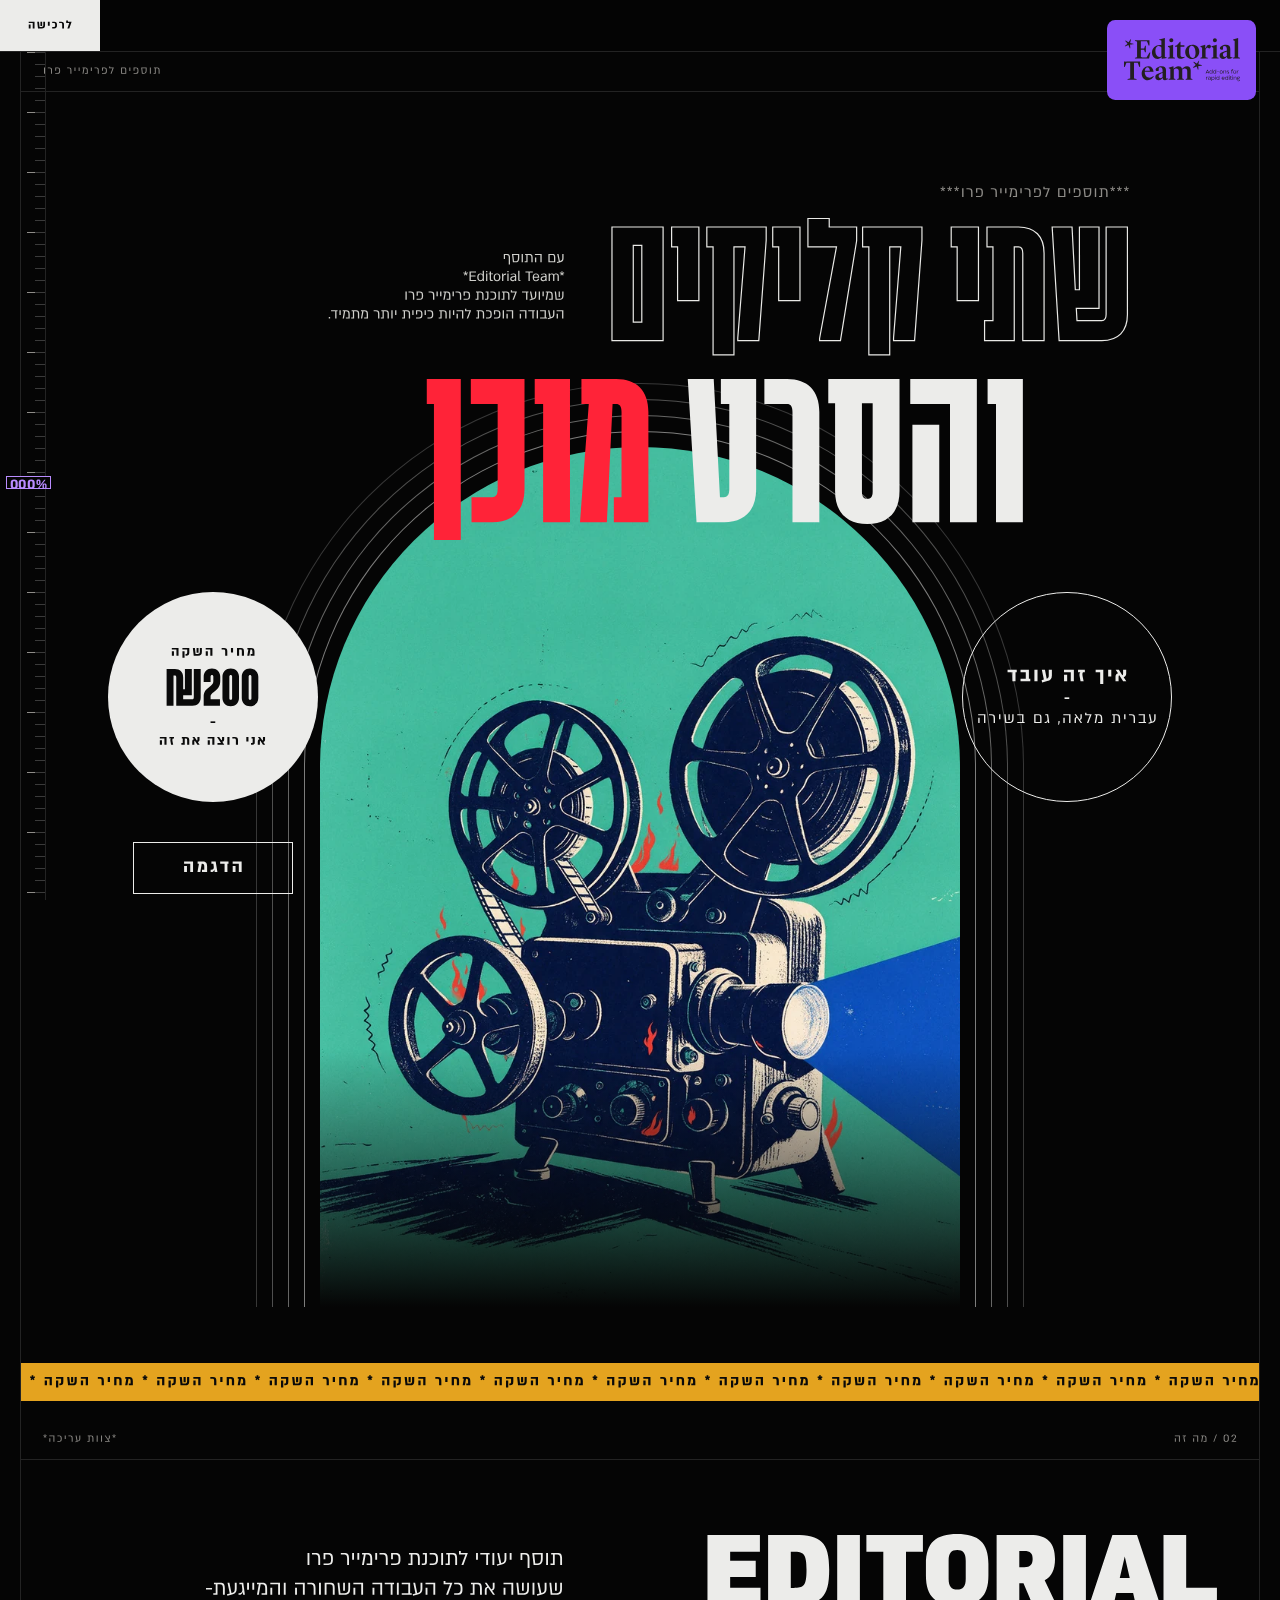
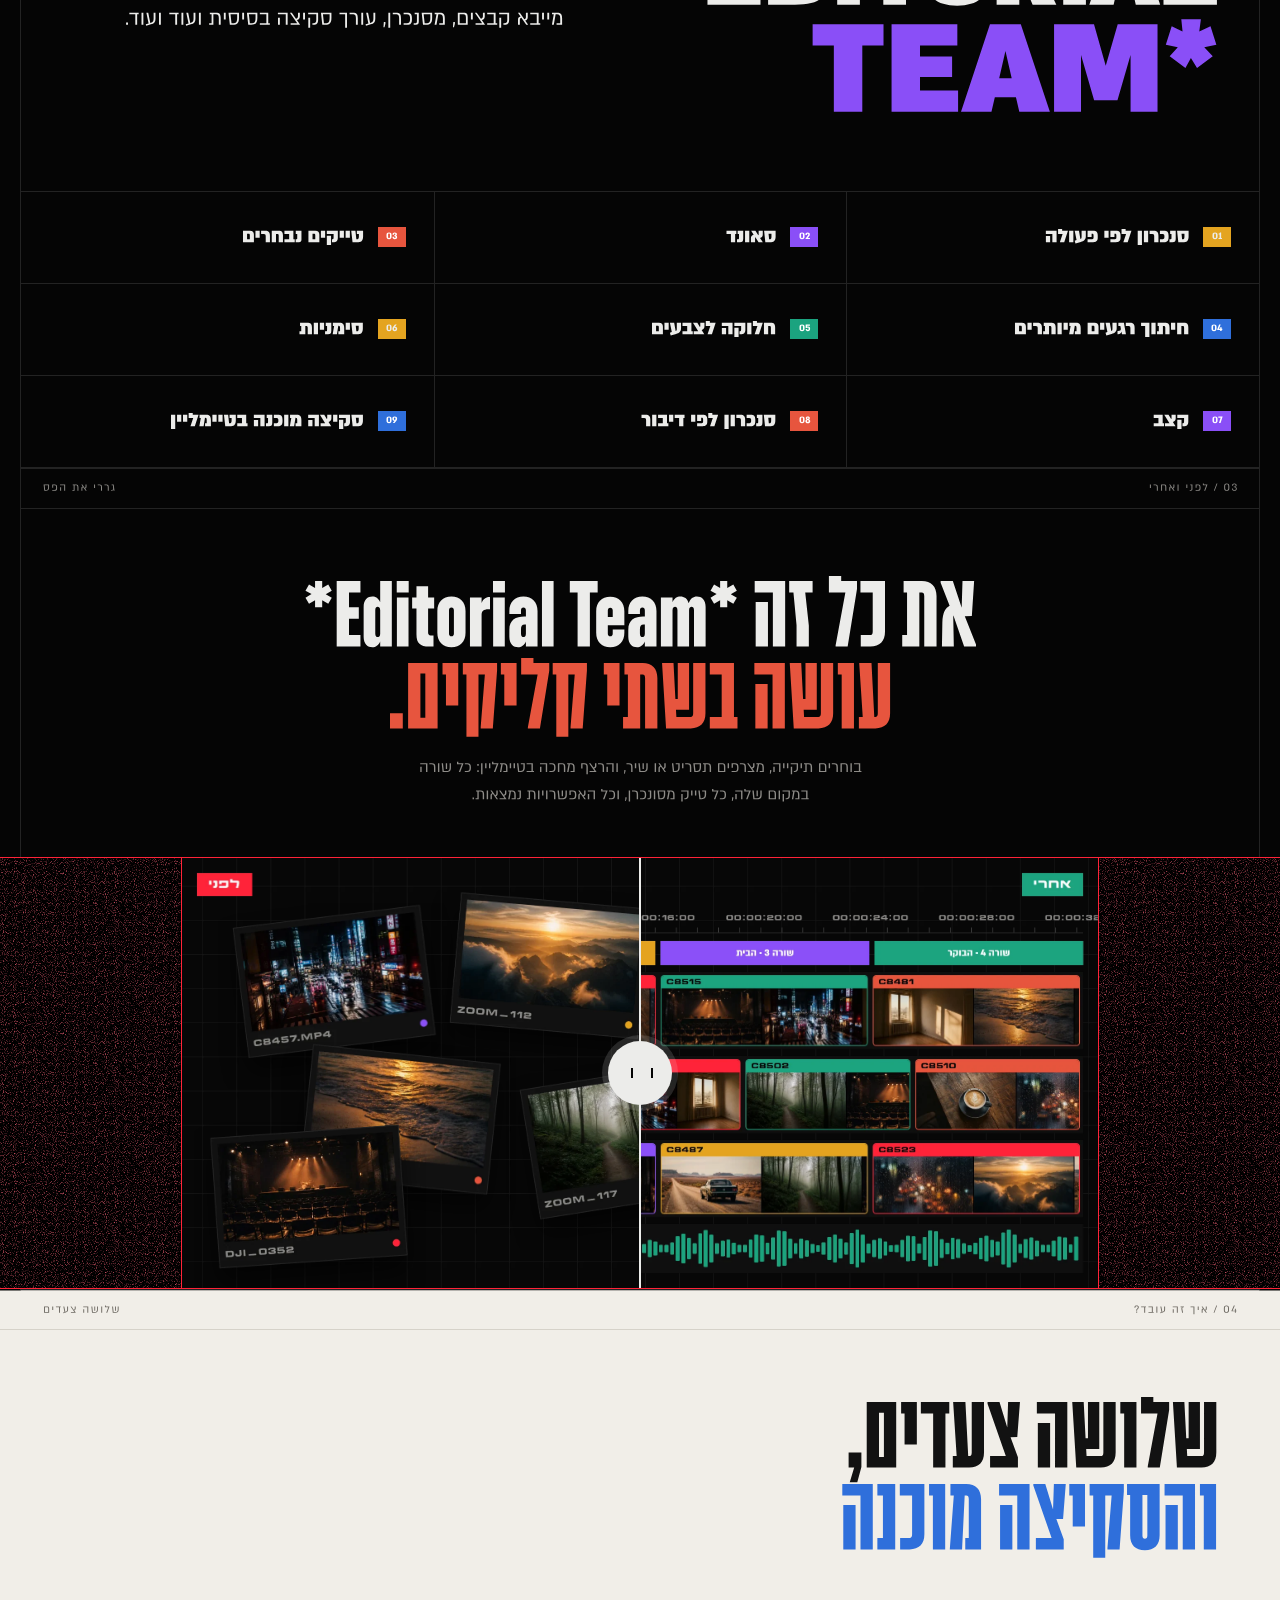
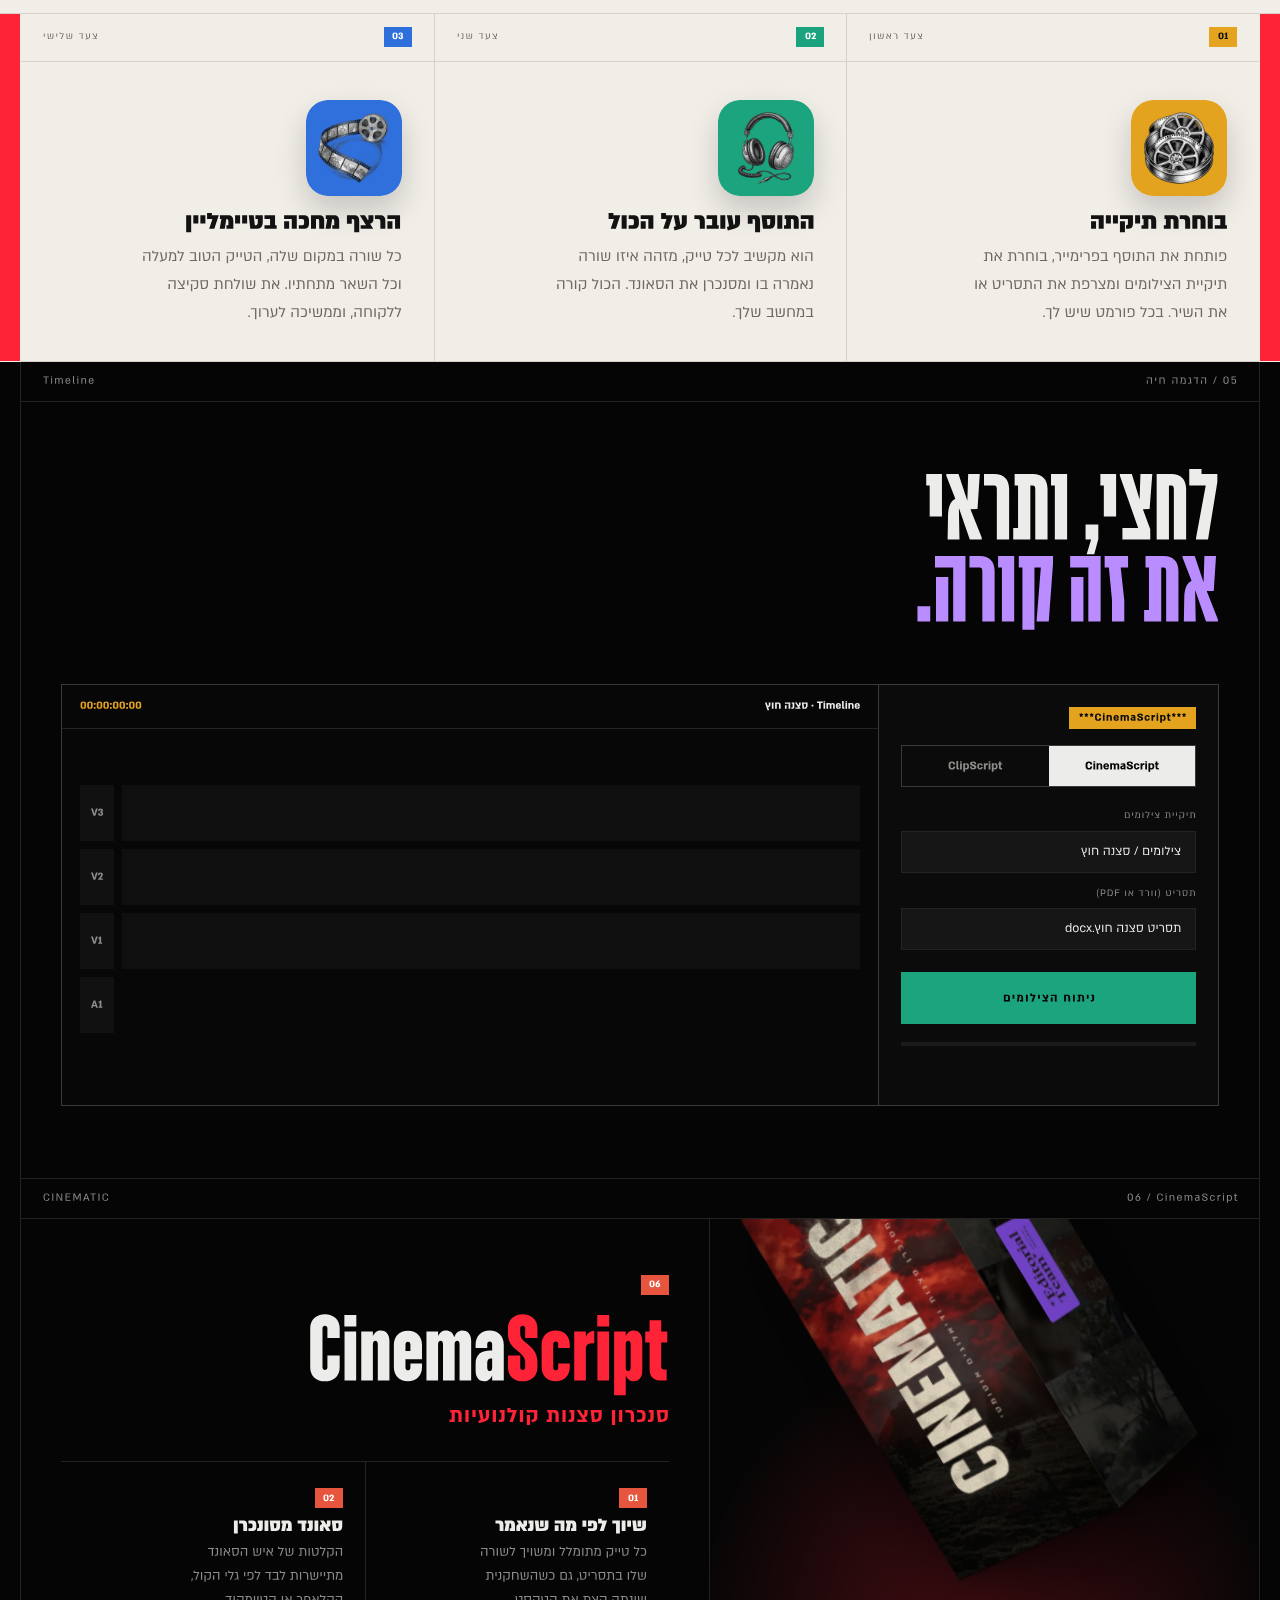
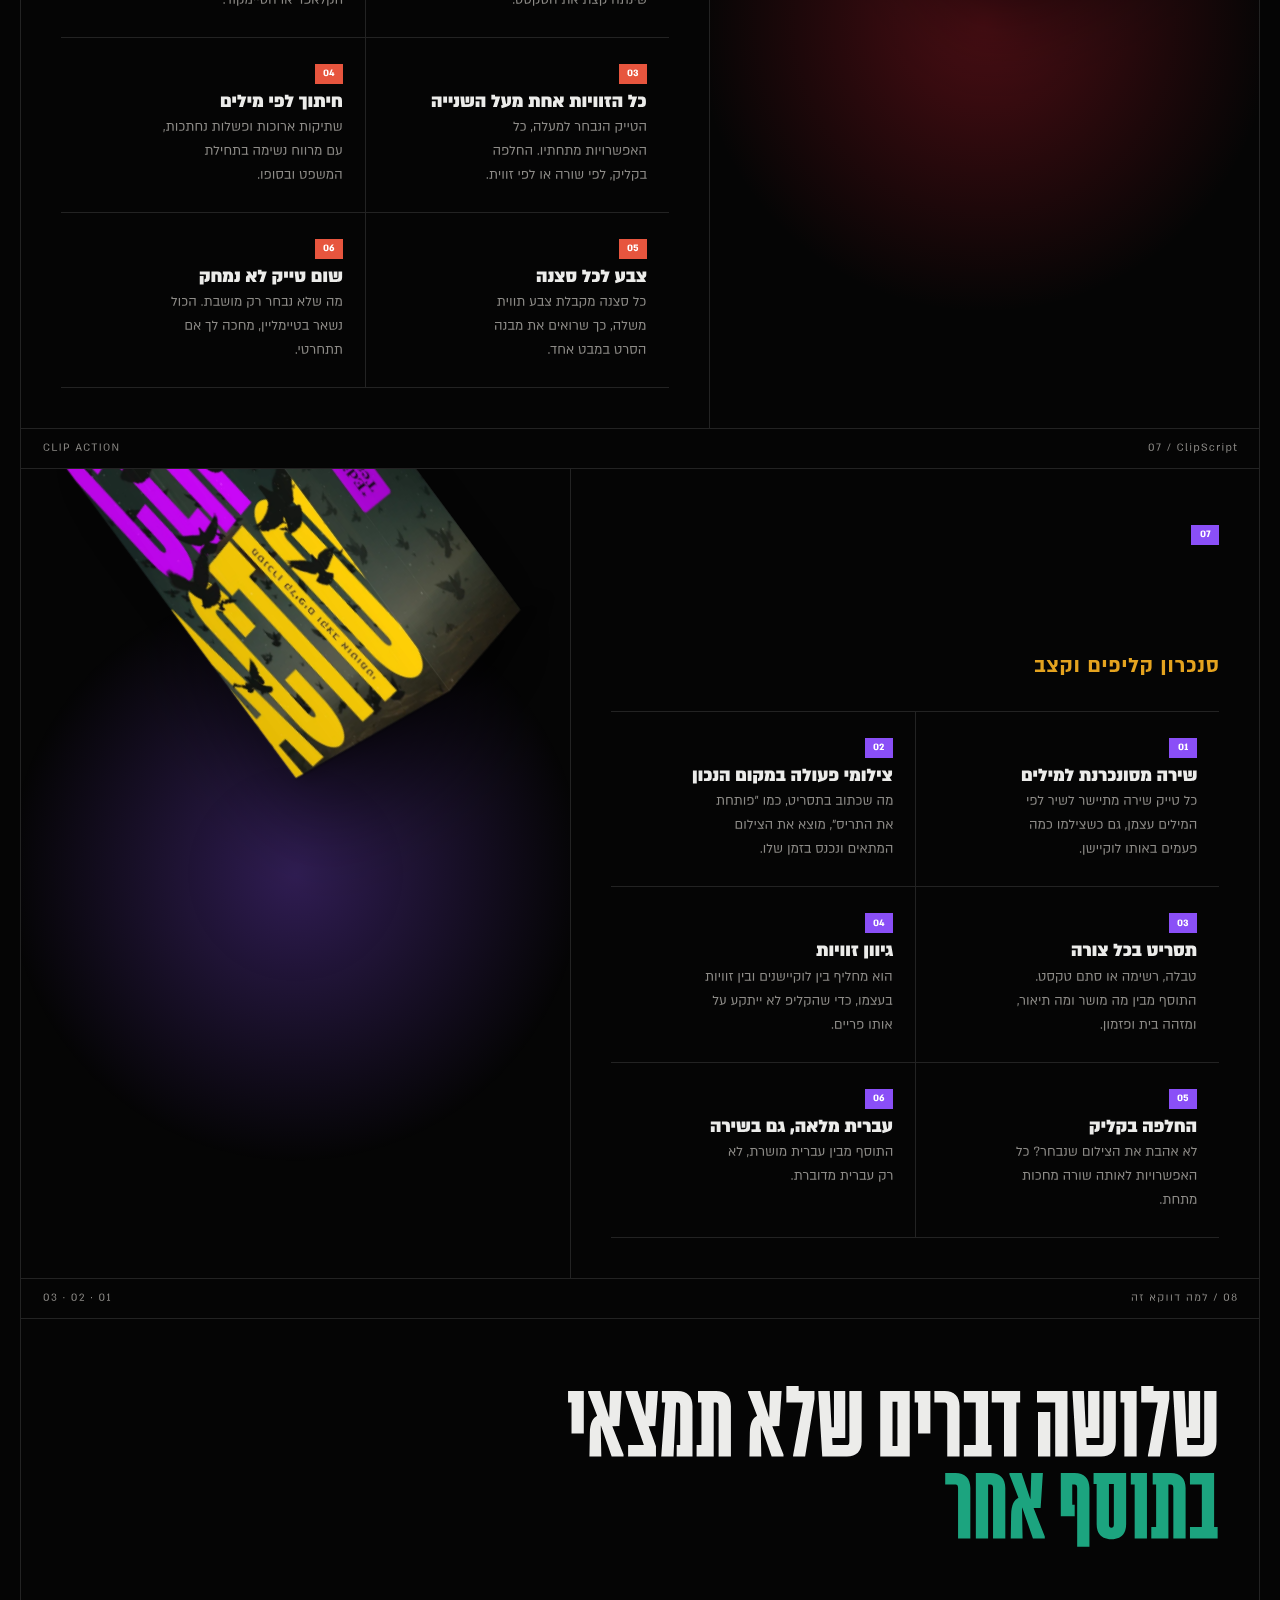
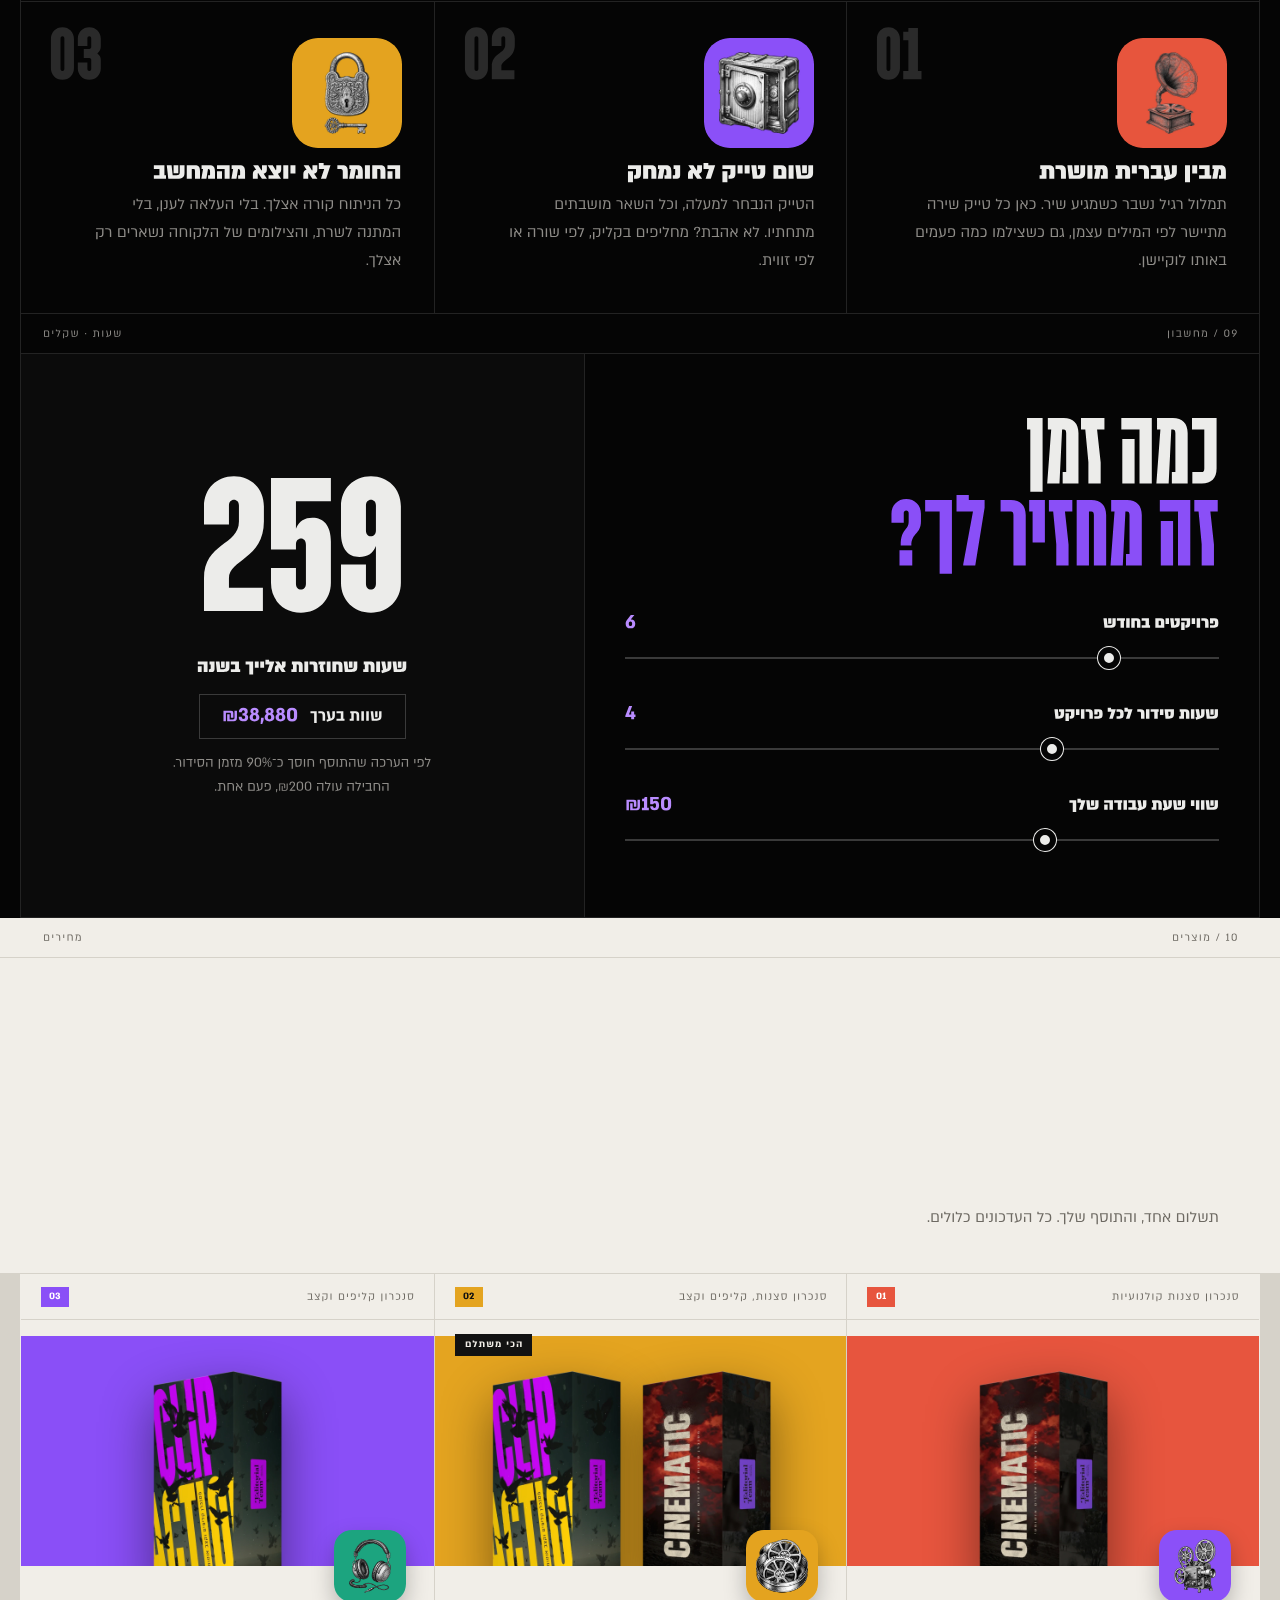
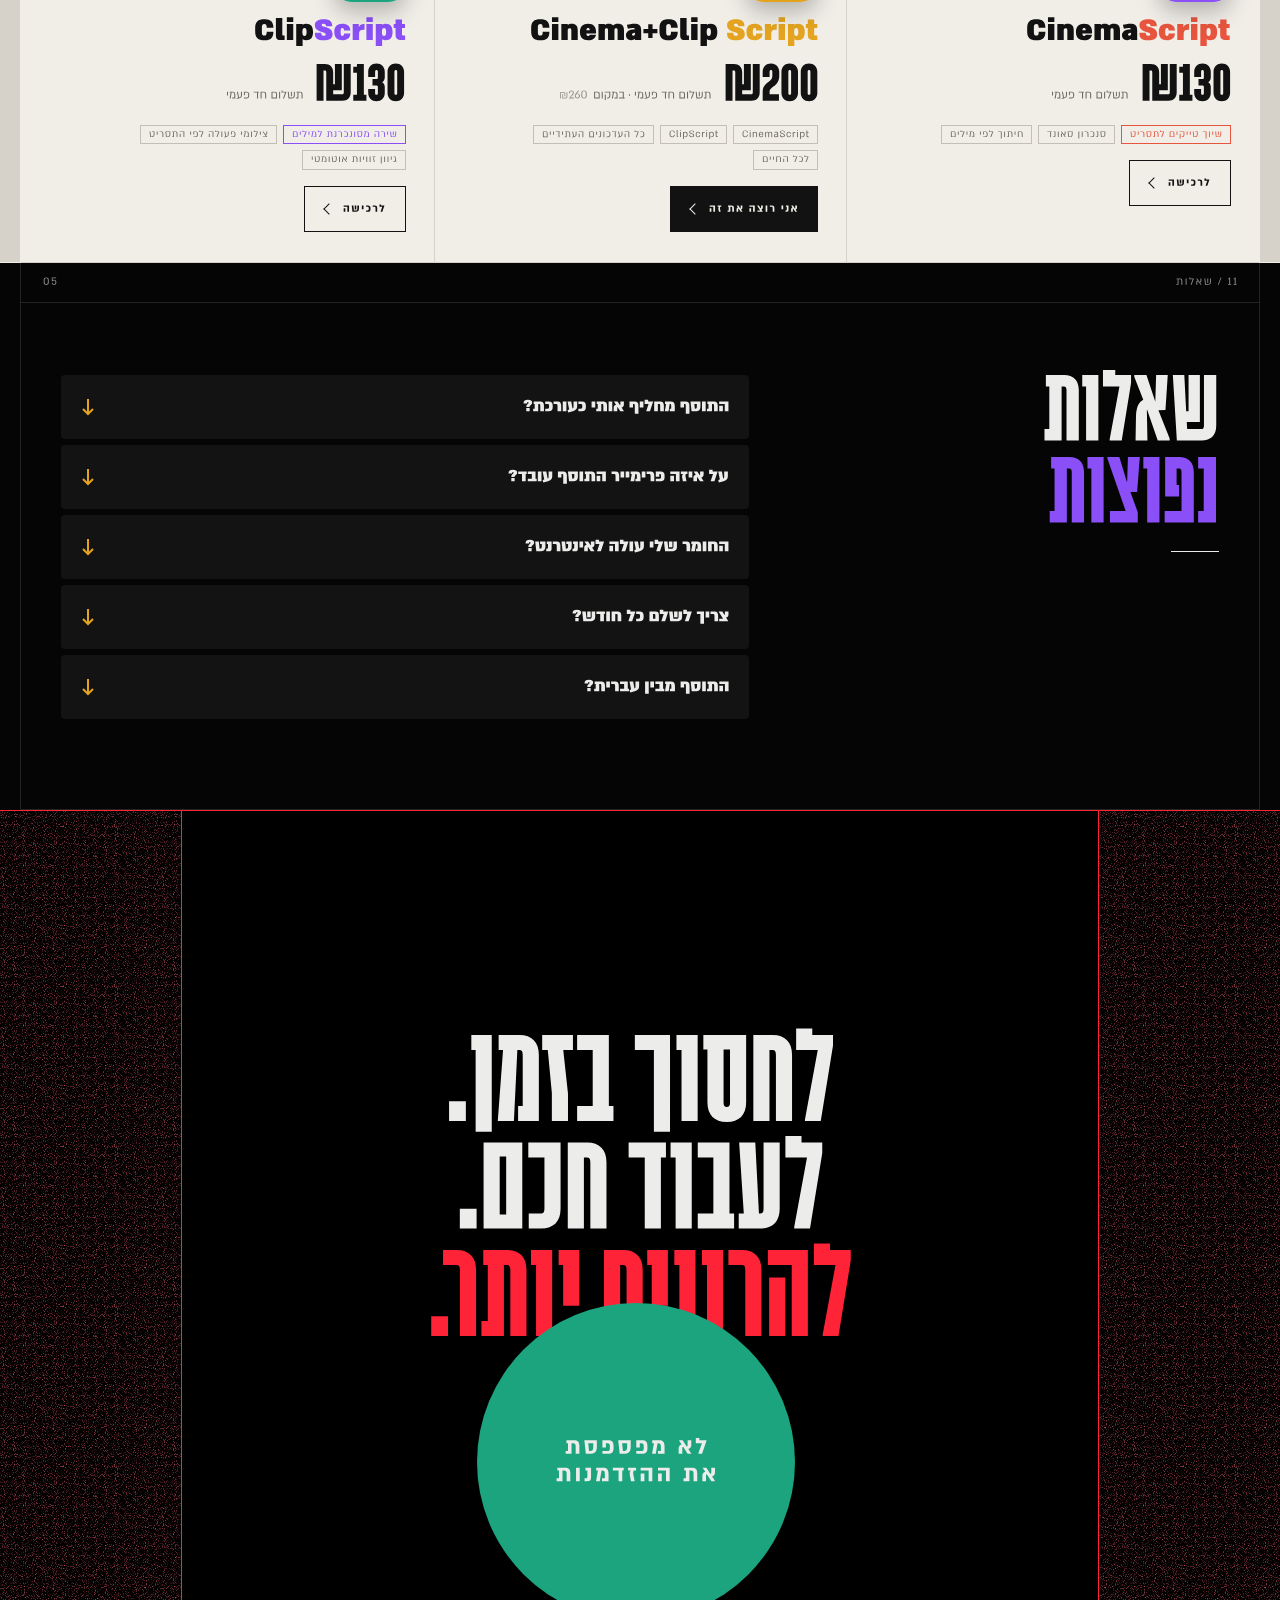
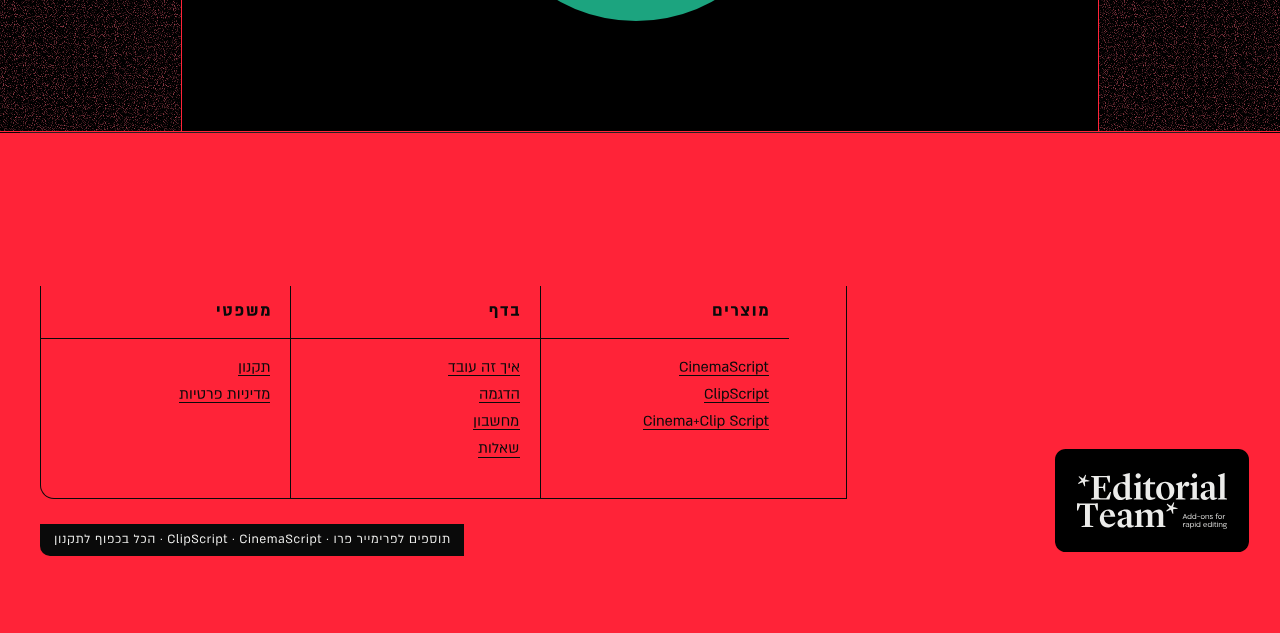
==== commit 9af9681b: "Use CinemaScript and ClipScript names on the landing page Co-Authored-By: Claude Opus 5.5 <noreply@a" ====
--- a/index.html
+++ b/index.html
@@ -4,9 +4,9 @@
 <meta charset="utf-8">
 <meta name="viewport" content="width=device-width, initial-scale=1">
 <title>Editorial Team · תוספים לפרימייר פרו</title>
-<meta name="description" content="עורך הסרטים ועורך הקליפים: תוספים לפרימייר פרו שמסדרים את הצילומים לפי התסריט או לפי השיר. שתי קליקים, והסרט מוכן.">
+<meta name="description" content="CinemaScript ו-ClipScript: תוספים לפרימייר פרו שמסדרים את הצילומים לפי התסריט או לפי השיר. שתי קליקים, והסרט מוכן.">
 <link rel="stylesheet" href="a/style.css?v=4">
-<link rel="stylesheet" href="a/sections.css?v=25">
+<link rel="stylesheet" href="a/sections.css?v=26">
 </head>
 <body>
 <!-- All visible text is drawn as vector shapes from the designer's desktop fonts (build/build.py); no font files ship with the page. -->
@@ -23,8 +23,8 @@
   <a data-for="cmp" href="#cmp"><svg class="tx " role="img" aria-label="לפני ואחרי" viewBox="0 0 5703 1090" style="width:5.703em;height:1.090em" fill="currentColor"><path transform="translate(0 790)" d="M65 -261H214C223 -261 227 -265 227 -274V-562C227 -571 223 -575 214 -575H65C56 -575 52 -571 52 -562V-274C52 -265 56 -261 65 -261Z M845.0 0H994.0C1003.0 0 1007.0 -4 1007.0 -13V-365C1007.0 -532 883.0 -575 776.0 -575H350.0C341.0 -575 337.0 -571 337.0 -562V-441C337.0 -432 341.0 -428 350.0 -428H753.0C812.0 -428 832.0 -409 832.0 -342V-13C832.0 -4 836.0 0 845.0 0Z M1132.0 0H1281.0C1290.0 0 1294.0 -4 1294.0 -13V-428H1642.0C1701.0 -428 1722.0 -409 1722.0 -342V-13C1722.0 -4 1726.0 0 1735.0 0H1884.0C1893.0 0 1897.0 -4 1897.0 -13V-365C1897.0 -517 1814.0 -575 1665.0 -575H1132.0C1123.0 -575 1119.0 -571 1119.0 -562V-13C1119.0 -4 1123.0 0 1132.0 0Z M2022.0 0H2166.0C2175.0 0 2179.0 -4 2179.0 -13L2180.0 -404H2205.0L2586.0 -9C2590.0 -5 2599.0 0 2608.0 0H2809.0C2818.0 0 2819.0 -3 2813.0 -10L2599.0 -243L2801.0 -564C2806.0 -572 2804.0 -575 2795.0 -575H2629.0C2620.0 -575 2614.0 -572 2609.0 -564L2475.0 -346L2294.0 -532C2266.0 -561 2232.0 -575 2192.0 -575H2069.0C2029.0 -575 2009.0 -555 2009.0 -515V-13C2009.0 -4 2013.0 0 2022.0 0Z M2905.0 0H3054.0C3063.0 0 3067.0 -4 3067.0 -13V-562C3067.0 -571 3063.0 -575 3054.0 -575H2905.0C2896.0 -575 2892.0 -571 2892.0 -562V-13C2892.0 -4 2896.0 0 2905.0 0Z M3447.0 -261H3596.0C3605.0 -261 3609.0 -265 3609.0 -274V-562C3609.0 -571 3605.0 -575 3596.0 -575H3447.0C3438.0 -575 3434.0 -571 3434.0 -562V-274C3434.0 -265 3438.0 -261 3447.0 -261Z M3712.0 0H3837.0C3958.0 0 4013.0 -63 4013.0 -200V-515C4013.0 -555 3993.0 -575 3953.0 -575H3722.0C3713.0 -575 3709.0 -571 3709.0 -562V-441C3709.0 -432 3713.0 -428 3722.0 -428H3825.0C3834.0 -428 3838.0 -424 3838.0 -415V-205C3838.0 -166 3822.0 -147 3789.0 -147H3712.0C3703.0 -147 3699.0 -143 3699.0 -134V-13C3699.0 -4 3703.0 0 3712.0 0Z M4138.0 0H4629.0C4736.0 0 4860.0 -43 4860.0 -210V-515C4860.0 -555 4840.0 -575 4800.0 -575H4138.0C4129.0 -575 4125.0 -571 4125.0 -562V-315C4125.0 -306 4129.0 -302 4138.0 -302H4287.0C4296.0 -302 4300.0 -306 4300.0 -315V-428H4685.0V-233C4685.0 -166 4665.0 -147 4606.0 -147H4138.0C4129.0 -147 4125.0 -143 4125.0 -134V-13C4125.0 -4 4129.0 0 4138.0 0Z M5422.0 0H5571.0C5580.0 0 5585.0 -4 5587.0 -13L5663.0 -373C5693.0 -517 5654.0 -575 5489.0 -575H5127.0V-687C5127.0 -696 5123.0 -700 5114.0 -700H4965.0C4956.0 -700 4952.0 -696 4952.0 -687V-441C4952.0 -432 4956.0 -428 4965.0 -428H5454.0C5487.0 -428 5497.0 -415 5490.0 -383L5412.0 -13C5410.0 -4 5413.0 0 5422.0 0Z"/></svg></a>
   <a data-for="how" href="#how"><svg class="tx " role="img" aria-label="איך זה עובד" viewBox="0 0 6423 1090" style="width:6.423em;height:1.090em" fill="currentColor"><path transform="translate(0 790)" d="M538 0H687C696 0 700 -4 700 -13V-428H812C821 -428 825 -432 825 -441V-562C825 -571 821 -575 812 -575H43C34 -575 30 -571 30 -562V-441C30 -432 34 -428 43 -428H525V-13C525 -4 529 0 538 0Z M918.0 0H1661.0C1670.0 0 1674.0 -4 1674.0 -13V-134C1674.0 -143 1670.0 -147 1661.0 -147H1574.0V-365C1574.0 -532 1449.0 -575 1343.0 -575H929.0C920.0 -575 916.0 -571 916.0 -562V-441C916.0 -432 920.0 -428 929.0 -428H1320.0C1378.0 -428 1399.0 -409 1399.0 -342V-147H918.0C909.0 -147 905.0 -143 905.0 -134V-13C905.0 -4 909.0 0 918.0 0Z M1759.0 0H1908.0C1917.0 0 1921.0 -4 1921.0 -13V-562C1921.0 -571 1917.0 -575 1908.0 -575H1759.0C1750.0 -575 1746.0 -571 1746.0 -562V-13C1746.0 -4 1750.0 0 1759.0 0Z M2029.0 0H2445.0C2584.0 0 2676.0 -62 2676.0 -238V-562C2676.0 -571 2672.0 -575 2663.0 -575H2514.0C2505.0 -575 2501.0 -571 2501.0 -562V-228C2501.0 -161 2480.0 -147 2422.0 -147H2311.0L2223.0 -562C2221.0 -571 2216.0 -575 2207.0 -575H2057.0C2048.0 -575 2045.0 -571 2047.0 -562L2136.0 -147H2029.0C2020.0 -147 2016.0 -143 2016.0 -134V-13C2016.0 -4 2020.0 0 2029.0 0Z M3639.0 0H3788.0C3797.0 0 3801.0 -4 3801.0 -13V-365C3801.0 -532 3676.0 -575 3569.0 -575H3056.0C3047.0 -575 3043.0 -571 3043.0 -562V-441C3043.0 -432 3047.0 -428 3056.0 -428H3546.0C3605.0 -428 3626.0 -409 3626.0 -342V-13C3626.0 -4 3630.0 0 3639.0 0ZM3056.0 0H3205.0C3214.0 0 3218.0 -4 3218.0 -13V-297C3218.0 -306 3214.0 -310 3205.0 -310H3056.0C3047.0 -310 3043.0 -306 3043.0 -297V-13C3043.0 -4 3047.0 0 3056.0 0Z M4065.0 0H4214.0C4223.0 0 4226.0 -4 4224.0 -13L4136.0 -428H4245.0C4254.0 -428 4258.0 -432 4258.0 -441V-562C4258.0 -571 4254.0 -575 4245.0 -575H3876.0C3867.0 -575 3863.0 -571 3863.0 -562V-441C3863.0 -432 3867.0 -428 3876.0 -428H3961.0L4049.0 -13C4051.0 -4 4056.0 0 4065.0 0Z M5060.0 140H5209.0C5218.0 140 5222.0 136 5222.0 127V-365C5222.0 -532 5098.0 -575 4991.0 -575H4586.0C4577.0 -575 4573.0 -571 4573.0 -562V-441C4573.0 -432 4577.0 -428 4586.0 -428H4968.0C5027.0 -428 5047.0 -409 5047.0 -342V127C5047.0 136 5051.0 140 5060.0 140Z M5323.0 -261H5472.0C5481.0 -261 5485.0 -265 5485.0 -274V-562C5485.0 -571 5481.0 -575 5472.0 -575H5323.0C5314.0 -575 5310.0 -571 5310.0 -562V-274C5310.0 -265 5314.0 -261 5323.0 -261Z M5613.0 0H5757.0C5766.0 0 5770.0 -4 5770.0 -13L5771.0 -404H5796.0L6177.0 -9C6181.0 -5 6190.0 0 6199.0 0H6400.0C6409.0 0 6410.0 -3 6404.0 -10L6190.0 -243L6392.0 -564C6397.0 -572 6395.0 -575 6386.0 -575H6220.0C6211.0 -575 6205.0 -572 6200.0 -564L6066.0 -346L5885.0 -532C5857.0 -561 5823.0 -575 5783.0 -575H5660.0C5620.0 -575 5600.0 -555 5600.0 -515V-13C5600.0 -4 5604.0 0 5613.0 0Z"/></svg></a>
   <a data-for="demo" href="#demo"><svg class="tx " role="img" aria-label="הדגמה" viewBox="0 0 3985 1090" style="width:3.985em;height:1.090em" fill="currentColor"><path transform="translate(0 790)" d="M656 0H805C814 0 818 -4 818 -13V-365C818 -532 693 -575 586 -575H73C64 -575 60 -571 60 -562V-441C60 -432 64 -428 73 -428H563C622 -428 643 -409 643 -342V-13C643 -4 647 0 656 0ZM73 0H222C231 0 235 -4 235 -13V-297C235 -306 231 -310 222 -310H73C64 -310 60 -306 60 -297V-13C60 -4 64 0 73 0Z M961.0 0H1110.0C1119.0 0 1124.0 -4 1126.0 -13L1214.0 -428H1510.0C1569.0 -428 1589.0 -409 1589.0 -342V-147H1328.0C1319.0 -147 1315.0 -143 1315.0 -134V-13C1315.0 -4 1319.0 0 1328.0 0H1704.0C1744.0 0 1764.0 -20 1764.0 -60V-365C1764.0 -532 1640.0 -575 1533.0 -575H913.0C904.0 -575 900.0 -571 900.0 -562V-441C900.0 -432 904.0 -428 913.0 -428H1039.0L951.0 -13C949.0 -4 952.0 0 961.0 0Z M1863.0 6 2095.0 -99 2114.0 -13C2116.0 -4 2121.0 0 2130.0 0H2276.0C2285.0 0 2288.0 -4 2286.0 -13L2179.0 -516C2171.0 -555 2147.0 -575 2107.0 -575H1880.0C1871.0 -575 1867.0 -571 1867.0 -562V-441C1867.0 -432 1871.0 -428 1880.0 -428H2023.0L2060.0 -254L1863.0 -166C1855.0 -163 1851.0 -157 1851.0 -148V-2C1851.0 7 1855.0 9 1863.0 6Z M2778.0 0H2927.0C2936.0 0 2940.0 -4 2940.0 -13V-428H3052.0C3061.0 -428 3065.0 -432 3065.0 -441V-562C3065.0 -571 3061.0 -575 3052.0 -575H2283.0C2274.0 -575 2270.0 -571 2270.0 -562V-441C2270.0 -432 2274.0 -428 2283.0 -428H2765.0V-13C2765.0 -4 2769.0 0 2778.0 0Z M3771.0 0H3920.0C3929.0 0 3933.0 -4 3933.0 -13V-365C3933.0 -532 3808.0 -575 3701.0 -575H3188.0C3179.0 -575 3175.0 -571 3175.0 -562V-441C3175.0 -432 3179.0 -428 3188.0 -428H3678.0C3737.0 -428 3758.0 -409 3758.0 -342V-13C3758.0 -4 3762.0 0 3771.0 0ZM3188.0 0H3337.0C3346.0 0 3350.0 -4 3350.0 -13V-297C3350.0 -306 3346.0 -310 3337.0 -310H3188.0C3179.0 -310 3175.0 -306 3175.0 -297V-13C3175.0 -4 3179.0 0 3188.0 0Z"/></svg></a>
-  <a data-for="film" href="#film"><svg class="tx " role="img" aria-label="עורך הסרטים" viewBox="0 0 7330 1090" style="width:7.330em;height:1.090em" fill="currentColor"><path transform="translate(0 790)" d="M134 0H863C872 0 876 -4 876 -13V-365C877 -532 752 -575 645 -575H43C34 -575 30 -571 30 -562V-441C30 -432 34 -428 43 -428H121V-13C121 -4 125 0 134 0ZM296 -147V-428H622C681 -428 702 -409 702 -342V-147Z M977.0 -261H1126.0C1135.0 -261 1139.0 -265 1139.0 -274V-562C1139.0 -571 1135.0 -575 1126.0 -575H977.0C968.0 -575 964.0 -571 964.0 -562V-274C964.0 -265 968.0 -261 977.0 -261Z M1314.0 0H1954.0C1994.0 0 2014.0 -20 2014.0 -60V-365C2014.0 -532 1890.0 -575 1783.0 -575H1610.0C1601.0 -575 1597.0 -571 1597.0 -562V-441C1597.0 -432 1601.0 -428 1610.0 -428H1760.0C1818.0 -428 1839.0 -409 1839.0 -342V-147H1429.0V-562C1429.0 -571 1425.0 -575 1416.0 -575H1267.0C1258.0 -575 1254.0 -571 1254.0 -562V-60C1254.0 -20 1274.0 0 1314.0 0Z M2574.0 0H2723.0C2732.0 0 2736.0 -4 2736.0 -13V-365C2736.0 -532 2612.0 -575 2505.0 -575H2079.0C2070.0 -575 2066.0 -571 2066.0 -562V-441C2066.0 -432 2070.0 -428 2079.0 -428H2482.0C2541.0 -428 2561.0 -409 2561.0 -342V-13C2561.0 -4 2565.0 0 2574.0 0Z M3000.0 0H3345.0C3522.0 0 3601.0 -55 3638.0 -229L3669.0 -373C3700.0 -517 3660.0 -575 3495.0 -575H2811.0C2802.0 -575 2798.0 -571 2798.0 -562V-441C2798.0 -432 2802.0 -428 2811.0 -428H2896.0L2984.0 -13C2986.0 -4 2991.0 0 3000.0 0ZM3381.0 -147H3132.0L3072.0 -428H3460.0C3493.0 -428 3503.0 -415 3496.0 -383L3466.0 -243C3452.0 -177 3440.0 -147 3381.0 -147Z M4366.0 0H4515.0C4524.0 0 4528.0 -4 4528.0 -13V-365C4528.0 -532 4403.0 -575 4296.0 -575H3783.0C3774.0 -575 3770.0 -571 3770.0 -562V-441C3770.0 -432 3774.0 -428 3783.0 -428H4273.0C4332.0 -428 4353.0 -409 4353.0 -342V-13C4353.0 -4 4357.0 0 4366.0 0ZM3783.0 0H3932.0C3941.0 0 3945.0 -4 3945.0 -13V-297C3945.0 -306 3941.0 -310 3932.0 -310H3783.0C3774.0 -310 3770.0 -306 3770.0 -297V-13C3770.0 -4 3774.0 0 3783.0 0Z M5352.0 140H5501.0C5510.0 140 5514.0 136 5514.0 127V-365C5514.0 -532 5390.0 -575 5283.0 -575H4878.0C4869.0 -575 4865.0 -571 4865.0 -562V-441C4865.0 -432 4869.0 -428 4878.0 -428H5260.0C5319.0 -428 5339.0 -409 5339.0 -342V127C5339.0 136 5343.0 140 5352.0 140Z M6074.0 0H6223.0C6232.0 0 6236.0 -4 6236.0 -13V-365C6236.0 -532 6112.0 -575 6005.0 -575H5579.0C5570.0 -575 5566.0 -571 5566.0 -562V-441C5566.0 -432 5570.0 -428 5579.0 -428H5982.0C6041.0 -428 6061.0 -409 6061.0 -342V-13C6061.0 -4 6065.0 0 6074.0 0Z M6361.0 0H6510.0C6519.0 0 6523.0 -4 6523.0 -13V-562C6523.0 -571 6519.0 -575 6510.0 -575H6361.0C6352.0 -575 6348.0 -571 6348.0 -562V-13C6348.0 -4 6352.0 0 6361.0 0Z M6631.0 0H7047.0C7186.0 0 7278.0 -62 7278.0 -238V-562C7278.0 -571 7274.0 -575 7265.0 -575H7116.0C7107.0 -575 7103.0 -571 7103.0 -562V-228C7103.0 -161 7082.0 -147 7024.0 -147H6913.0L6825.0 -562C6823.0 -571 6818.0 -575 6809.0 -575H6659.0C6650.0 -575 6647.0 -571 6649.0 -562L6738.0 -147H6631.0C6622.0 -147 6618.0 -143 6618.0 -134V-13C6618.0 -4 6622.0 0 6631.0 0Z"/></svg></a>
-  <a data-for="clip" href="#clip"><svg class="tx " role="img" aria-label="עורך הקליפים" viewBox="0 0 7565 1090" style="width:7.565em;height:1.090em" fill="currentColor"><path transform="translate(0 790)" d="M134 0H863C872 0 876 -4 876 -13V-365C877 -532 752 -575 645 -575H43C34 -575 30 -571 30 -562V-441C30 -432 34 -428 43 -428H121V-13C121 -4 125 0 134 0ZM296 -147V-428H622C681 -428 702 -409 702 -342V-147Z M977.0 -261H1126.0C1135.0 -261 1139.0 -265 1139.0 -274V-562C1139.0 -571 1135.0 -575 1126.0 -575H977.0C968.0 -575 964.0 -571 964.0 -562V-274C964.0 -265 968.0 -261 977.0 -261Z M1267.0 0H1758.0C1865.0 0 1989.0 -43 1989.0 -210V-515C1989.0 -555 1969.0 -575 1929.0 -575H1267.0C1258.0 -575 1254.0 -571 1254.0 -562V-315C1254.0 -306 1258.0 -302 1267.0 -302H1416.0C1425.0 -302 1429.0 -306 1429.0 -315V-428H1814.0V-233C1814.0 -166 1794.0 -147 1735.0 -147H1267.0C1258.0 -147 1254.0 -143 1254.0 -134V-13C1254.0 -4 1258.0 0 1267.0 0Z M2106.0 -261H2255.0C2264.0 -261 2268.0 -265 2268.0 -274V-562C2268.0 -571 2264.0 -575 2255.0 -575H2106.0C2097.0 -575 2093.0 -571 2093.0 -562V-274C2093.0 -265 2097.0 -261 2106.0 -261Z M2848.0 0H2997.0C3006.0 0 3011.0 -4 3013.0 -13L3089.0 -373C3119.0 -517 3080.0 -575 2915.0 -575H2553.0V-687C2553.0 -696 2549.0 -700 2540.0 -700H2391.0C2382.0 -700 2378.0 -696 2378.0 -687V-441C2378.0 -432 2382.0 -428 2391.0 -428H2880.0C2913.0 -428 2923.0 -415 2916.0 -383L2838.0 -13C2836.0 -4 2839.0 0 2848.0 0Z M3664.0 0H3813.0C3822.0 0 3827.0 -4 3829.0 -13L3905.0 -373C3935.0 -517 3896.0 -575 3731.0 -575H3202.0C3193.0 -575 3189.0 -571 3189.0 -562V-441C3189.0 -432 3193.0 -428 3202.0 -428H3696.0C3729.0 -428 3739.0 -415 3732.0 -383L3654.0 -13C3652.0 -4 3655.0 0 3664.0 0ZM3202.0 140H3351.0C3360.0 140 3364.0 136 3364.0 127V-297C3364.0 -306 3360.0 -310 3351.0 -310H3202.0C3193.0 -310 3189.0 -306 3189.0 -297V127C3189.0 136 3193.0 140 3202.0 140Z M4601.0 0H4750.0C4759.0 0 4763.0 -4 4763.0 -13V-365C4763.0 -532 4638.0 -575 4531.0 -575H4018.0C4009.0 -575 4005.0 -571 4005.0 -562V-441C4005.0 -432 4009.0 -428 4018.0 -428H4508.0C4567.0 -428 4588.0 -409 4588.0 -342V-13C4588.0 -4 4592.0 0 4601.0 0ZM4018.0 0H4167.0C4176.0 0 4180.0 -4 4180.0 -13V-297C4180.0 -306 4176.0 -310 4167.0 -310H4018.0C4009.0 -310 4005.0 -306 4005.0 -297V-13C4005.0 -4 4009.0 0 4018.0 0Z M5587.0 140H5736.0C5745.0 140 5749.0 136 5749.0 127V-365C5749.0 -532 5625.0 -575 5518.0 -575H5113.0C5104.0 -575 5100.0 -571 5100.0 -562V-441C5100.0 -432 5104.0 -428 5113.0 -428H5495.0C5554.0 -428 5574.0 -409 5574.0 -342V127C5574.0 136 5578.0 140 5587.0 140Z M6309.0 0H6458.0C6467.0 0 6471.0 -4 6471.0 -13V-365C6471.0 -532 6347.0 -575 6240.0 -575H5814.0C5805.0 -575 5801.0 -571 5801.0 -562V-441C5801.0 -432 5805.0 -428 5814.0 -428H6217.0C6276.0 -428 6296.0 -409 6296.0 -342V-13C6296.0 -4 6300.0 0 6309.0 0Z M6596.0 0H6745.0C6754.0 0 6758.0 -4 6758.0 -13V-562C6758.0 -571 6754.0 -575 6745.0 -575H6596.0C6587.0 -575 6583.0 -571 6583.0 -562V-13C6583.0 -4 6587.0 0 6596.0 0Z M6866.0 0H7282.0C7421.0 0 7513.0 -62 7513.0 -238V-562C7513.0 -571 7509.0 -575 7500.0 -575H7351.0C7342.0 -575 7338.0 -571 7338.0 -562V-228C7338.0 -161 7317.0 -147 7259.0 -147H7148.0L7060.0 -562C7058.0 -571 7053.0 -575 7044.0 -575H6894.0C6885.0 -575 6882.0 -571 6884.0 -562L6973.0 -147H6866.0C6857.0 -147 6853.0 -143 6853.0 -134V-13C6853.0 -4 6857.0 0 6866.0 0Z"/></svg></a>
+  <a data-for="film" href="#film"><svg class="tx " role="img" aria-label="CinemaScript" viewBox="0 0 8918 1090" style="width:8.918em;height:1.090em" fill="currentColor"><path transform="translate(0 790)" d="M264 0H570C710 0 765 -55 765 -196V-212C765 -221 761 -225 752 -225H608C599 -225 595 -221 595 -212V-189C595 -152 569 -135 494 -135H329C228 -135 210 -166 210 -255V-334C210 -412 239 -440 309 -440H509C582 -440 595 -429 595 -395V-379C595 -370 599 -366 608 -366H752C761 -366 765 -370 765 -379V-404C765 -520 718 -575 533 -575H291C82 -575 40 -476 40 -360V-225C40 -79 104 0 264 0Z M882.0 0H1027.0C1036.0 0 1040.0 -4 1040.0 -13V-562C1040.0 -571 1036.0 -575 1027.0 -575H882.0C873.0 -575 869.0 -571 869.0 -562V-13C869.0 -4 873.0 0 882.0 0Z M1181.0 0H1320.0C1329.0 0 1333.0 -4 1333.0 -13V-429C1333.0 -438 1337.0 -442 1346.0 -442H1350.0C1359.0 -442 1365.0 -439 1371.0 -432L1700.0 -10C1706.0 -3 1712.0 0 1721.0 0H1970.0C1979.0 0 1983.0 -4 1983.0 -13V-562C1983.0 -571 1979.0 -575 1970.0 -575H1831.0C1822.0 -575 1818.0 -571 1818.0 -562V-144C1818.0 -135 1814.0 -131 1805.0 -131H1801.0C1792.0 -131 1786.0 -134 1780.0 -141L1446.0 -565C1440.0 -572 1434.0 -575 1425.0 -575H1181.0C1172.0 -575 1168.0 -571 1168.0 -562V-13C1168.0 -4 1172.0 0 1181.0 0Z M2124.0 0H2715.0C2724.0 0 2728.0 -4 2728.0 -13V-114C2728.0 -123 2724.0 -127 2715.0 -127H2295.0C2286.0 -127 2282.0 -131 2282.0 -140V-220C2282.0 -229 2286.0 -233 2295.0 -233H2685.0C2694.0 -233 2698.0 -237 2698.0 -246V-336C2698.0 -345 2694.0 -349 2685.0 -349H2295.0C2286.0 -349 2282.0 -353 2282.0 -362V-436C2282.0 -445 2286.0 -449 2295.0 -449H2711.0C2720.0 -449 2724.0 -453 2724.0 -462V-562C2724.0 -571 2720.0 -575 2711.0 -575H2124.0C2115.0 -575 2111.0 -571 2111.0 -562V-13C2111.0 -4 2115.0 0 2124.0 0Z M2850.0 0H2984.0C2993.0 0 2997.0 -4 2997.0 -13V-430C2997.0 -439 3001.0 -443 3010.0 -443H3024.0C3033.0 -443 3039.0 -439 3043.0 -432L3269.0 -11C3273.0 -4 3279.0 0 3288.0 0H3385.0C3394.0 0 3400.0 -4 3404.0 -11L3629.0 -432C3633.0 -439 3639.0 -443 3648.0 -443H3662.0C3671.0 -443 3675.0 -439 3675.0 -430V-13C3675.0 -4 3679.0 0 3688.0 0H3822.0C3831.0 0 3835.0 -4 3835.0 -13V-562C3835.0 -571 3831.0 -575 3822.0 -575H3554.0C3545.0 -575 3539.0 -571 3535.0 -564L3342.0 -201C3338.0 -194 3334.0 -194 3330.0 -201L3138.0 -564C3134.0 -571 3128.0 -575 3119.0 -575H2850.0C2841.0 -575 2837.0 -571 2837.0 -562V-13C2837.0 -4 2841.0 0 2850.0 0Z M3912.0 0H4074.0C4083.0 0 4089.0 -4 4093.0 -12L4140.0 -106C4144.0 -114 4150.0 -118 4159.0 -118H4486.0C4495.0 -118 4501.0 -114 4505.0 -106L4552.0 -12C4556.0 -4 4562.0 0 4571.0 0H4733.0C4742.0 0 4744.0 -4 4740.0 -11L4444.0 -564C4440.0 -571 4434.0 -575 4425.0 -575H4218.0C4209.0 -575 4203.0 -571 4199.0 -564L3905.0 -11C3901.0 -4 3903.0 0 3912.0 0ZM4425.0 -241H4220.0C4211.0 -241 4209.0 -245 4213.0 -253L4296.0 -415C4300.0 -423 4306.0 -427 4315.0 -427H4329.0C4338.0 -427 4344.0 -423 4348.0 -415L4432.0 -253C4436.0 -245 4434.0 -241 4425.0 -241Z M5002.0 7H5191.0C5399.0 7 5447.0 -57 5447.0 -178C5447.0 -301 5403.0 -343 5249.0 -348L5007.0 -356C4946.0 -358 4934.0 -371 4934.0 -404C4934.0 -435 4950.0 -455 5002.0 -455H5204.0C5243.0 -455 5261.0 -444 5261.0 -423V-418C5261.0 -409 5265.0 -405 5274.0 -405H5423.0C5432.0 -405 5436.0 -409 5436.0 -418V-427C5436.0 -535 5378.0 -580 5157.0 -580H4997.0C4809.0 -580 4759.0 -495 4759.0 -395C4759.0 -299 4801.0 -234 4940.0 -231L5186.0 -225C5259.0 -223 5271.0 -206 5271.0 -173C5271.0 -139 5257.0 -119 5179.0 -119H5007.0C4948.0 -119 4927.0 -125 4927.0 -153V-157C4927.0 -166 4923.0 -170 4914.0 -170H4769.0C4760.0 -170 4756.0 -166 4756.0 -157L4757.0 -136C4761.0 -50 4805.0 7 5002.0 7Z M5746.0 0H6052.0C6192.0 0 6247.0 -55 6247.0 -196V-212C6247.0 -221 6243.0 -225 6234.0 -225H6090.0C6081.0 -225 6077.0 -221 6077.0 -212V-189C6077.0 -152 6051.0 -135 5976.0 -135H5811.0C5710.0 -135 5692.0 -166 5692.0 -255V-334C5692.0 -412 5721.0 -440 5791.0 -440H5991.0C6064.0 -440 6077.0 -429 6077.0 -395V-379C6077.0 -370 6081.0 -366 6090.0 -366H6234.0C6243.0 -366 6247.0 -370 6247.0 -379V-404C6247.0 -520 6200.0 -575 6015.0 -575H5773.0C5564.0 -575 5522.0 -476 5522.0 -360V-225C5522.0 -79 5586.0 0 5746.0 0Z M6364.0 0H6505.0C6514.0 0 6518.0 -4 6518.0 -13V-156C6518.0 -165 6522.0 -169 6531.0 -169H6734.0C6743.0 -169 6749.0 -166 6755.0 -159L6869.0 -10C6875.0 -3 6881.0 0 6890.0 0H7057.0C7066.0 0 7067.0 -3 7062.0 -10L6918.0 -186C6913.0 -193 6914.0 -197 6922.0 -200C6999.0 -225 7039.0 -280 7039.0 -352V-370C7039.0 -532 6949.0 -575 6784.0 -575H6364.0C6355.0 -575 6351.0 -571 6351.0 -562V-13C6351.0 -4 6355.0 0 6364.0 0ZM6784.0 -296H6531.0C6522.0 -296 6518.0 -300 6518.0 -309V-425C6518.0 -434 6522.0 -438 6531.0 -438H6784.0C6846.0 -438 6867.0 -411 6867.0 -365V-359C6867.0 -318 6843.0 -296 6784.0 -296Z M7147.0 0H7292.0C7301.0 0 7305.0 -4 7305.0 -13V-562C7305.0 -571 7301.0 -575 7292.0 -575H7147.0C7138.0 -575 7134.0 -571 7134.0 -562V-13C7134.0 -4 7138.0 0 7147.0 0Z M7446.0 0H7587.0C7596.0 0 7600.0 -4 7600.0 -13V-150C7600.0 -159 7604.0 -163 7613.0 -163H7866.0C8029.0 -163 8122.0 -204 8122.0 -358V-365C8122.0 -532 8031.0 -575 7866.0 -575H7446.0C7437.0 -575 7433.0 -571 7433.0 -562V-13C7433.0 -4 7437.0 0 7446.0 0ZM7866.0 -296H7613.0C7604.0 -296 7600.0 -300 7600.0 -309V-425C7600.0 -434 7604.0 -438 7613.0 -438H7866.0C7928.0 -438 7950.0 -411 7950.0 -365V-360C7950.0 -318 7925.0 -296 7866.0 -296Z M8463.0 0H8607.0C8616.0 0 8620.0 -4 8620.0 -13V-415C8620.0 -424 8624.0 -428 8633.0 -428H8875.0C8884.0 -428 8888.0 -432 8888.0 -441V-562C8888.0 -571 8884.0 -575 8875.0 -575H8195.0C8186.0 -575 8182.0 -571 8182.0 -562V-441C8182.0 -432 8186.0 -428 8195.0 -428H8437.0C8446.0 -428 8450.0 -424 8450.0 -415V-13C8450.0 -4 8454.0 0 8463.0 0Z"/></svg></a>
+  <a data-for="clip" href="#clip"><svg class="tx " role="img" aria-label="ClipScript" viewBox="0 0 6749 1090" style="width:6.749em;height:1.090em" fill="currentColor"><path transform="translate(0 790)" d="M264 0H570C710 0 765 -55 765 -196V-212C765 -221 761 -225 752 -225H608C599 -225 595 -221 595 -212V-189C595 -152 569 -135 494 -135H329C228 -135 210 -166 210 -255V-334C210 -412 239 -440 309 -440H509C582 -440 595 -429 595 -395V-379C595 -370 599 -366 608 -366H752C761 -366 765 -370 765 -379V-404C765 -520 718 -575 533 -575H291C82 -575 40 -476 40 -360V-225C40 -79 104 0 264 0Z M882.0 0H1437.0C1446.0 0 1450.0 -4 1450.0 -13V-122C1450.0 -131 1446.0 -135 1437.0 -135H1053.0C1044.0 -135 1040.0 -139 1040.0 -148V-562C1040.0 -571 1036.0 -575 1027.0 -575H882.0C873.0 -575 869.0 -571 869.0 -562V-13C869.0 -4 873.0 0 882.0 0Z M1547.0 0H1692.0C1701.0 0 1705.0 -4 1705.0 -13V-562C1705.0 -571 1701.0 -575 1692.0 -575H1547.0C1538.0 -575 1534.0 -571 1534.0 -562V-13C1534.0 -4 1538.0 0 1547.0 0Z M1846.0 0H1987.0C1996.0 0 2000.0 -4 2000.0 -13V-150C2000.0 -159 2004.0 -163 2013.0 -163H2266.0C2429.0 -163 2522.0 -204 2522.0 -358V-365C2522.0 -532 2431.0 -575 2266.0 -575H1846.0C1837.0 -575 1833.0 -571 1833.0 -562V-13C1833.0 -4 1837.0 0 1846.0 0ZM2266.0 -296H2013.0C2004.0 -296 2000.0 -300 2000.0 -309V-425C2000.0 -434 2004.0 -438 2013.0 -438H2266.0C2328.0 -438 2350.0 -411 2350.0 -365V-360C2350.0 -318 2325.0 -296 2266.0 -296Z M2833.0 7H3022.0C3230.0 7 3278.0 -57 3278.0 -178C3278.0 -301 3234.0 -343 3080.0 -348L2838.0 -356C2777.0 -358 2765.0 -371 2765.0 -404C2765.0 -435 2781.0 -455 2833.0 -455H3035.0C3074.0 -455 3092.0 -444 3092.0 -423V-418C3092.0 -409 3096.0 -405 3105.0 -405H3254.0C3263.0 -405 3267.0 -409 3267.0 -418V-427C3267.0 -535 3209.0 -580 2988.0 -580H2828.0C2640.0 -580 2590.0 -495 2590.0 -395C2590.0 -299 2632.0 -234 2771.0 -231L3017.0 -225C3090.0 -223 3102.0 -206 3102.0 -173C3102.0 -139 3088.0 -119 3010.0 -119H2838.0C2779.0 -119 2758.0 -125 2758.0 -153V-157C2758.0 -166 2754.0 -170 2745.0 -170H2600.0C2591.0 -170 2587.0 -166 2587.0 -157L2588.0 -136C2592.0 -50 2636.0 7 2833.0 7Z M3577.0 0H3883.0C4023.0 0 4078.0 -55 4078.0 -196V-212C4078.0 -221 4074.0 -225 4065.0 -225H3921.0C3912.0 -225 3908.0 -221 3908.0 -212V-189C3908.0 -152 3882.0 -135 3807.0 -135H3642.0C3541.0 -135 3523.0 -166 3523.0 -255V-334C3523.0 -412 3552.0 -440 3622.0 -440H3822.0C3895.0 -440 3908.0 -429 3908.0 -395V-379C3908.0 -370 3912.0 -366 3921.0 -366H4065.0C4074.0 -366 4078.0 -370 4078.0 -379V-404C4078.0 -520 4031.0 -575 3846.0 -575H3604.0C3395.0 -575 3353.0 -476 3353.0 -360V-225C3353.0 -79 3417.0 0 3577.0 0Z M4195.0 0H4336.0C4345.0 0 4349.0 -4 4349.0 -13V-156C4349.0 -165 4353.0 -169 4362.0 -169H4565.0C4574.0 -169 4580.0 -166 4586.0 -159L4700.0 -10C4706.0 -3 4712.0 0 4721.0 0H4888.0C4897.0 0 4898.0 -3 4893.0 -10L4749.0 -186C4744.0 -193 4745.0 -197 4753.0 -200C4830.0 -225 4870.0 -280 4870.0 -352V-370C4870.0 -532 4780.0 -575 4615.0 -575H4195.0C4186.0 -575 4182.0 -571 4182.0 -562V-13C4182.0 -4 4186.0 0 4195.0 0ZM4615.0 -296H4362.0C4353.0 -296 4349.0 -300 4349.0 -309V-425C4349.0 -434 4353.0 -438 4362.0 -438H4615.0C4677.0 -438 4698.0 -411 4698.0 -365V-359C4698.0 -318 4674.0 -296 4615.0 -296Z M4978.0 0H5123.0C5132.0 0 5136.0 -4 5136.0 -13V-562C5136.0 -571 5132.0 -575 5123.0 -575H4978.0C4969.0 -575 4965.0 -571 4965.0 -562V-13C4965.0 -4 4969.0 0 4978.0 0Z M5277.0 0H5418.0C5427.0 0 5431.0 -4 5431.0 -13V-150C5431.0 -159 5435.0 -163 5444.0 -163H5697.0C5860.0 -163 5953.0 -204 5953.0 -358V-365C5953.0 -532 5862.0 -575 5697.0 -575H5277.0C5268.0 -575 5264.0 -571 5264.0 -562V-13C5264.0 -4 5268.0 0 5277.0 0ZM5697.0 -296H5444.0C5435.0 -296 5431.0 -300 5431.0 -309V-425C5431.0 -434 5435.0 -438 5444.0 -438H5697.0C5759.0 -438 5781.0 -411 5781.0 -365V-360C5781.0 -318 5756.0 -296 5697.0 -296Z M6294.0 0H6438.0C6447.0 0 6451.0 -4 6451.0 -13V-415C6451.0 -424 6455.0 -428 6464.0 -428H6706.0C6715.0 -428 6719.0 -432 6719.0 -441V-562C6719.0 -571 6715.0 -575 6706.0 -575H6026.0C6017.0 -575 6013.0 -571 6013.0 -562V-441C6013.0 -432 6017.0 -428 6026.0 -428H6268.0C6277.0 -428 6281.0 -424 6281.0 -415V-13C6281.0 -4 6285.0 0 6294.0 0Z"/></svg></a>
   <a data-for="why" href="#why"><svg class="tx " role="img" aria-label="למה דווקא זה" viewBox="0 0 7526 1090" style="width:7.526em;height:1.090em" fill="currentColor"><path transform="translate(0 790)" d="M656 0H805C814 0 818 -4 818 -13V-365C818 -532 693 -575 586 -575H73C64 -575 60 -571 60 -562V-441C60 -432 64 -428 73 -428H563C622 -428 643 -409 643 -342V-13C643 -4 647 0 656 0ZM73 0H222C231 0 235 -4 235 -13V-297C235 -306 231 -310 222 -310H73C64 -310 60 -306 60 -297V-13C60 -4 64 0 73 0Z M1082.0 0H1231.0C1240.0 0 1243.0 -4 1241.0 -13L1153.0 -428H1262.0C1271.0 -428 1275.0 -432 1275.0 -441V-562C1275.0 -571 1271.0 -575 1262.0 -575H893.0C884.0 -575 880.0 -571 880.0 -562V-441C880.0 -432 884.0 -428 893.0 -428H978.0L1066.0 -13C1068.0 -4 1073.0 0 1082.0 0Z M1633.0 0H1777.0C1786.0 0 1790.0 -4 1790.0 -13L1791.0 -404H1816.0L2197.0 -9C2201.0 -5 2210.0 0 2219.0 0H2420.0C2429.0 0 2430.0 -3 2424.0 -10L2210.0 -243L2412.0 -564C2417.0 -572 2415.0 -575 2406.0 -575H2240.0C2231.0 -575 2225.0 -572 2220.0 -564L2086.0 -346L1905.0 -532C1877.0 -561 1843.0 -575 1803.0 -575H1680.0C1640.0 -575 1620.0 -555 1620.0 -515V-13C1620.0 -4 1624.0 0 1633.0 0Z M2978.0 0H3127.0C3136.0 0 3141.0 -4 3143.0 -13L3219.0 -373C3249.0 -517 3210.0 -575 3045.0 -575H2516.0C2507.0 -575 2503.0 -571 2503.0 -562V-441C2503.0 -432 2507.0 -428 2516.0 -428H3010.0C3043.0 -428 3053.0 -415 3046.0 -383L2968.0 -13C2966.0 -4 2969.0 0 2978.0 0ZM2516.0 140H2665.0C2674.0 140 2678.0 136 2678.0 127V-297C2678.0 -306 2674.0 -310 2665.0 -310H2516.0C2507.0 -310 2503.0 -306 2503.0 -297V127C2503.0 136 2507.0 140 2516.0 140Z M3332.0 0H3481.0C3490.0 0 3494.0 -4 3494.0 -13V-562C3494.0 -571 3490.0 -575 3481.0 -575H3332.0C3323.0 -575 3319.0 -571 3319.0 -562V-13C3319.0 -4 3323.0 0 3332.0 0Z M3627.0 0H3776.0C3785.0 0 3789.0 -4 3789.0 -13V-562C3789.0 -571 3785.0 -575 3776.0 -575H3627.0C3618.0 -575 3614.0 -571 3614.0 -562V-13C3614.0 -4 3618.0 0 3627.0 0Z M4387.0 0H4536.0C4545.0 0 4549.0 -4 4549.0 -13V-428H4661.0C4670.0 -428 4674.0 -432 4674.0 -441V-562C4674.0 -571 4670.0 -575 4661.0 -575H3892.0C3883.0 -575 3879.0 -571 3879.0 -562V-441C3879.0 -432 3883.0 -428 3892.0 -428H4374.0V-13C4374.0 -4 4378.0 0 4387.0 0Z M5615.0 0H5764.0C5773.0 0 5777.0 -4 5777.0 -13V-365C5777.0 -532 5652.0 -575 5545.0 -575H5032.0C5023.0 -575 5019.0 -571 5019.0 -562V-441C5019.0 -432 5023.0 -428 5032.0 -428H5522.0C5581.0 -428 5602.0 -409 5602.0 -342V-13C5602.0 -4 5606.0 0 5615.0 0ZM5032.0 0H5181.0C5190.0 0 5194.0 -4 5194.0 -13V-297C5194.0 -306 5190.0 -310 5181.0 -310H5032.0C5023.0 -310 5019.0 -306 5019.0 -297V-13C5019.0 -4 5023.0 0 5032.0 0Z M5920.0 0H6069.0C6078.0 0 6083.0 -4 6085.0 -13L6173.0 -428H6469.0C6528.0 -428 6548.0 -409 6548.0 -342V-147H6287.0C6278.0 -147 6274.0 -143 6274.0 -134V-13C6274.0 -4 6278.0 0 6287.0 0H6663.0C6703.0 0 6723.0 -20 6723.0 -60V-365C6723.0 -532 6599.0 -575 6492.0 -575H5872.0C5863.0 -575 5859.0 -571 5859.0 -562V-441C5859.0 -432 5863.0 -428 5872.0 -428H5998.0L5910.0 -13C5908.0 -4 5911.0 0 5920.0 0Z M7245.0 0H7394.0C7403.0 0 7408.0 -4 7410.0 -13L7486.0 -373C7516.0 -517 7477.0 -575 7312.0 -575H6950.0V-687C6950.0 -696 6946.0 -700 6937.0 -700H6788.0C6779.0 -700 6775.0 -696 6775.0 -687V-441C6775.0 -432 6779.0 -428 6788.0 -428H7277.0C7310.0 -428 7320.0 -415 7313.0 -383L7235.0 -13C7233.0 -4 7236.0 0 7245.0 0Z"/></svg></a>
   <a data-for="calc" href="#calc"><svg class="tx " role="img" aria-label="מחשבון" viewBox="0 0 4284 1090" style="width:4.284em;height:1.090em" fill="currentColor"><path transform="translate(0 790)" d="M73 140H222C231 140 235 136 235 127V-562C235 -571 231 -575 222 -575H73C64 -575 60 -571 60 -562V127C60 136 64 140 73 140Z M368.0 0H517.0C526.0 0 530.0 -4 530.0 -13V-562C530.0 -571 526.0 -575 517.0 -575H368.0C359.0 -575 355.0 -571 355.0 -562V-13C355.0 -4 359.0 0 368.0 0Z M643.0 0H1386.0C1395.0 0 1399.0 -4 1399.0 -13V-134C1399.0 -143 1395.0 -147 1386.0 -147H1299.0V-365C1299.0 -532 1174.0 -575 1068.0 -575H654.0C645.0 -575 641.0 -571 641.0 -562V-441C641.0 -432 645.0 -428 654.0 -428H1045.0C1103.0 -428 1124.0 -409 1124.0 -342V-147H643.0C634.0 -147 630.0 -143 630.0 -134V-13C630.0 -4 634.0 0 643.0 0Z M1531.0 0H2165.0C2320.0 0 2396.0 -52 2396.0 -210V-562C2396.0 -571 2392.0 -575 2383.0 -575H2234.0C2225.0 -575 2221.0 -571 2221.0 -562V-233C2221.0 -162 2205.0 -147 2142.0 -147H1646.0V-279H1905.0C1984.0 -279 2021.0 -310 2021.0 -388V-562C2021.0 -571 2017.0 -575 2008.0 -575H1859.0C1850.0 -575 1846.0 -571 1846.0 -562V-450C1846.0 -421 1839.0 -414 1802.0 -414H1646.0V-562C1646.0 -571 1642.0 -575 1633.0 -575H1484.0C1475.0 -575 1471.0 -571 1471.0 -562V-60C1471.0 -20 1491.0 0 1531.0 0Z M2521.0 0H2670.0C2679.0 0 2683.0 -4 2683.0 -13V-428H3031.0C3090.0 -428 3111.0 -409 3111.0 -342V-13C3111.0 -4 3115.0 0 3124.0 0H3273.0C3282.0 0 3286.0 -4 3286.0 -13V-365C3286.0 -517 3203.0 -575 3054.0 -575H2521.0C2512.0 -575 2508.0 -571 2508.0 -562V-13C2508.0 -4 2512.0 0 2521.0 0Z M3429.0 0H3578.0C3587.0 0 3592.0 -4 3594.0 -13L3682.0 -428H3978.0C4037.0 -428 4057.0 -409 4057.0 -342V-147H3796.0C3787.0 -147 3783.0 -143 3783.0 -134V-13C3783.0 -4 3787.0 0 3796.0 0H4172.0C4212.0 0 4232.0 -20 4232.0 -60V-365C4232.0 -532 4108.0 -575 4001.0 -575H3381.0C3372.0 -575 3368.0 -571 3368.0 -562V-441C3368.0 -432 3372.0 -428 3381.0 -428H3507.0L3419.0 -13C3417.0 -4 3420.0 0 3429.0 0Z"/></svg></a>
   <a data-for="products" href="#products"><svg class="tx " role="img" aria-label="מוצרים" viewBox="0 0 4054 1090" style="width:4.054em;height:1.090em" fill="currentColor"><path transform="translate(0 790)" d="M134 0H863C872 0 876 -4 876 -13V-365C877 -532 752 -575 645 -575H43C34 -575 30 -571 30 -562V-441C30 -432 34 -428 43 -428H121V-13C121 -4 125 0 134 0ZM296 -147V-428H622C681 -428 702 -409 702 -342V-147Z M977.0 -261H1126.0C1135.0 -261 1139.0 -265 1139.0 -274V-562C1139.0 -571 1135.0 -575 1126.0 -575H977.0C968.0 -575 964.0 -571 964.0 -562V-274C964.0 -265 968.0 -261 977.0 -261Z M1757.0 0H1906.0C1915.0 0 1919.0 -4 1919.0 -13V-365C1919.0 -532 1795.0 -575 1688.0 -575H1262.0C1253.0 -575 1249.0 -571 1249.0 -562V-441C1249.0 -432 1253.0 -428 1262.0 -428H1665.0C1724.0 -428 1744.0 -409 1744.0 -342V-13C1744.0 -4 1748.0 0 1757.0 0Z M2017.0 0H2770.0C2779.0 0 2778.0 -5 2774.0 -9L2577.0 -211L2795.0 -564C2800.0 -572 2798.0 -575 2789.0 -575H2618.0C2609.0 -575 2603.0 -572 2598.0 -564L2459.0 -332L2228.0 -566C2224.0 -570 2215.0 -575 2206.0 -575H2004.0C1995.0 -575 1996.0 -570 2000.0 -566L2411.0 -147H2017.0C2008.0 -147 2004.0 -143 2004.0 -134V-13C2004.0 -4 2008.0 0 2017.0 0Z M2886.0 0H3035.0C3044.0 0 3048.0 -4 3048.0 -13V-562C3048.0 -571 3044.0 -575 3035.0 -575H2886.0C2877.0 -575 2873.0 -571 2873.0 -562V-13C2873.0 -4 2877.0 0 2886.0 0Z M3199.0 0H3348.0C3357.0 0 3362.0 -4 3364.0 -13L3452.0 -428H3748.0C3807.0 -428 3827.0 -409 3827.0 -342V-147H3566.0C3557.0 -147 3553.0 -143 3553.0 -134V-13C3553.0 -4 3557.0 0 3566.0 0H3942.0C3982.0 0 4002.0 -20 4002.0 -60V-365C4002.0 -532 3878.0 -575 3771.0 -575H3151.0C3142.0 -575 3138.0 -571 3138.0 -562V-441C3138.0 -432 3142.0 -428 3151.0 -428H3277.0L3189.0 -13C3187.0 -4 3190.0 0 3199.0 0Z"/></svg></a>
@@ -139,12 +139,12 @@
     <div class="demo" id="demo-app" data-mode="film">
       <div class="demo-panel">
         <div class="dp-top">
-          <span class="dp-tag m-film"><svg class="tx " role="img" aria-label="***עורך הסרטים***" viewBox="0 0 9464 1000" style="width:8.172em;height:0.864em" fill="currentColor"><path transform="translate(0 750)" d="M361 -666 262 -618 277 -728H149L160 -620L65 -666L27 -545L132 -525L60 -444L163 -369L211 -457L264 -369L367 -444L293 -525L399 -545Z M856.48 -666 757.48 -618 772.48 -728H644.48L655.48 -620L560.48 -666L522.48 -545L627.48 -525L555.48 -444L658.48 -369L706.48 -457L759.48 -369L862.48 -444L788.48 -525L894.48 -545Z M1366.96 -666 1267.96 -618 1282.96 -728H1154.96L1165.96 -620L1070.96 -666L1032.96 -545L1137.96 -525L1065.96 -444L1168.96 -369L1216.96 -457L1269.96 -369L1372.96 -444L1298.96 -525L1404.96 -545Z M1592.44 -600V0H2128.44V-395C2128.44 -541 2068.44 -600 1925.44 -600ZM1751.44 -126V-474H1878.44C1942.44 -474 1968.44 -445 1968.44 -367V-126Z M2482.92 -600H2318.92V-244H2482.92Z M3220.4 -600H2927.4V-474H3057.4V-315C3057.4 -169 3015.4 -126 2901.4 -126H2874.4L2821.4 -600H2658.4L2727.4 0H2901.4C3105.4 0 3220.4 -74 3220.4 -315Z M3818.88 0V-340C3818.88 -532 3750.88 -600 3571.88 -600H3380.88V-474H3535.88C3626.88 -474 3654.88 -437 3654.88 -325V0Z M4551.360000000001 -600H3994.36L4059.36 0H4240.360000000001C4444.360000000001 0 4551.360000000001 -75 4551.360000000001 -318ZM4391.360000000001 -318C4391.360000000001 -170 4355.360000000001 -126 4240.360000000001 -126H4204.360000000001L4167.360000000001 -474H4391.360000000001Z M4743.84 -600V-474H5099.84V0H5262.84V-600ZM4745.84 0H4909.84V-343H4745.84Z M6190.799999999999 150V-600H5788.799999999999V-474H6026.799999999999V150Z M6803.279999999999 0V-340C6803.279999999999 -532 6735.279999999999 -600 6556.279999999999 -600H6365.279999999999V-474H6520.279999999999C6611.279999999999 -474 6639.279999999999 -437 6639.279999999999 -325V0Z M7175.759999999998 -600H7011.759999999998V0H7175.759999999998Z M7721.239999999998 -313C7721.239999999998 -192 7697.239999999998 -163 7613.239999999998 -138L7520.239999999998 -600H7356.239999999998L7462.239999999998 -94L7344.239999999998 -59L7375.239999999998 64L7640.239999999998 -11C7804.239999999998 -57 7885.239999999998 -130 7885.239999999998 -309V-600H7721.239999999998Z M8377.719999999998 -666 8278.719999999998 -618 8293.719999999998 -728H8165.7199999999975L8176.7199999999975 -620L8081.7199999999975 -666L8043.7199999999975 -545L8148.7199999999975 -525L8076.7199999999975 -444L8179.7199999999975 -369L8227.719999999998 -457L8280.719999999998 -369L8383.719999999998 -444L8309.719999999998 -525L8415.719999999998 -545Z M8873.199999999997 -666 8774.199999999997 -618 8789.199999999997 -728H8661.199999999997L8672.199999999997 -620L8577.199999999997 -666L8539.199999999997 -545L8644.199999999997 -525L8572.199999999997 -444L8675.199999999997 -369L8723.199999999997 -457L8776.199999999997 -369L8879.199999999997 -444L8805.199999999997 -525L8911.199999999997 -545Z M9383.679999999997 -666 9284.679999999997 -618 9299.679999999997 -728H9171.679999999997L9182.679999999997 -620L9087.679999999997 -666L9049.679999999997 -545L9154.679999999997 -525L9082.679999999997 -444L9185.679999999997 -369L9233.679999999997 -457L9286.679999999997 -369L9389.679999999997 -444L9315.679999999997 -525L9421.679999999997 -545Z"/></svg></span>
-          <span class="dp-tag m-clip"><svg class="tx " role="img" aria-label="***עורך הקליפים***" viewBox="0 0 9778 1000" style="width:8.444em;height:0.864em" fill="currentColor"><path transform="translate(0 750)" d="M361 -666 262 -618 277 -728H149L160 -620L65 -666L27 -545L132 -525L60 -444L163 -369L211 -457L264 -369L367 -444L293 -525L399 -545Z M856.48 -666 757.48 -618 772.48 -728H644.48L655.48 -620L560.48 -666L522.48 -545L627.48 -525L555.48 -444L658.48 -369L706.48 -457L759.48 -369L862.48 -444L788.48 -525L894.48 -545Z M1366.96 -666 1267.96 -618 1282.96 -728H1154.96L1165.96 -620L1070.96 -666L1032.96 -545L1137.96 -525L1065.96 -444L1168.96 -369L1216.96 -457L1269.96 -369L1372.96 -444L1298.96 -525L1404.96 -545Z M1592.44 -600V0H2128.44V-395C2128.44 -541 2068.44 -600 1925.44 -600ZM1751.44 -126V-474H1878.44C1942.44 -474 1968.44 -445 1968.44 -367V-126Z M2482.92 -600H2318.92V-244H2482.92Z M2688.4 -600V-277H2844.4V-474H2913.4C2995.4 -474 3020.4 -435 3020.4 -336V-264C3020.4 -165 2995.4 -126 2913.4 -126H2688.4V0H2946.4C3112.4 0 3184.4 -65 3184.4 -247V-353C3184.4 -535 3112.4 -600 2946.4 -600Z M3531.88 -600H3367.88V-244H3531.88Z M3973.36 0 4177.360000000001 -600H3851.36V-700H3695.36V-474H3967.36L3801.36 0Z M4329.84 -600V-474H4698.84V-253C4698.84 -145 4657.84 -126 4597.84 -126H4570.84V0H4623.84C4784.84 0 4861.84 -69 4861.84 -255V-600ZM4331.84 150H4495.84V-343H4331.84Z M5058.32 -600V-474H5414.32V0H5577.32V-600ZM5060.32 0H5224.32V-343H5060.32Z M6505.279999999999 150V-600H6103.279999999999V-474H6341.279999999999V150Z M7117.759999999998 0V-340C7117.759999999998 -532 7049.759999999998 -600 6870.759999999998 -600H6679.759999999998V-474H6834.759999999998C6925.759999999998 -474 6953.759999999998 -437 6953.759999999998 -325V0Z M7490.239999999998 -600H7326.239999999998V0H7490.239999999998Z M8035.7199999999975 -313C8035.7199999999975 -192 8011.7199999999975 -163 7927.7199999999975 -138L7834.7199999999975 -600H7670.7199999999975L7776.7199999999975 -94L7658.7199999999975 -59L7689.7199999999975 64L7954.7199999999975 -11C8118.7199999999975 -57 8199.719999999998 -130 8199.719999999998 -309V-600H8035.7199999999975Z M8692.199999999997 -666 8593.199999999997 -618 8608.199999999997 -728H8480.199999999997L8491.199999999997 -620L8396.199999999997 -666L8358.199999999997 -545L8463.199999999997 -525L8391.199999999997 -444L8494.199999999997 -369L8542.199999999997 -457L8595.199999999997 -369L8698.199999999997 -444L8624.199999999997 -525L8730.199999999997 -545Z M9187.679999999997 -666 9088.679999999997 -618 9103.679999999997 -728H8975.679999999997L8986.679999999997 -620L8891.679999999997 -666L8853.679999999997 -545L8958.679999999997 -525L8886.679999999997 -444L8989.679999999997 -369L9037.679999999997 -457L9090.679999999997 -369L9193.679999999997 -444L9119.679999999997 -525L9225.679999999997 -545Z M9698.159999999996 -666 9599.159999999996 -618 9614.159999999996 -728H9486.159999999996L9497.159999999996 -620L9402.159999999996 -666L9364.159999999996 -545L9469.159999999996 -525L9397.159999999996 -444L9500.159999999996 -369L9548.159999999996 -457L9601.159999999996 -369L9704.159999999996 -444L9630.159999999996 -525L9736.159999999996 -545Z"/></svg></span>
+          <span class="dp-tag m-film"><svg class="tx " role="img" aria-label="***CinemaScript***" viewBox="0 0 10367 1000" style="width:8.953em;height:0.864em" fill="currentColor"><path transform="translate(0 750)" d="M361 -666 262 -618 277 -728H149L160 -620L65 -666L27 -545L132 -525L60 -444L163 -369L211 -457L264 -369L367 -444L293 -525L399 -545Z M856.48 -666 757.48 -618 772.48 -728H644.48L655.48 -620L560.48 -666L522.48 -545L627.48 -525L555.48 -444L658.48 -369L706.48 -457L759.48 -369L862.48 -444L788.48 -525L894.48 -545Z M1366.96 -666 1267.96 -618 1282.96 -728H1154.96L1165.96 -620L1070.96 -666L1032.96 -545L1137.96 -525L1065.96 -444L1168.96 -369L1216.96 -457L1269.96 -369L1372.96 -444L1298.96 -525L1404.96 -545Z M1838.44 6C2041.44 6 2133.44 -80 2133.44 -267H1965.44C1965.44 -162 1925.44 -120 1838.44 -120C1751.44 -120 1710.44 -162 1710.44 -274V-428C1710.44 -538 1751.44 -580 1838.44 -580C1925.44 -580 1965.44 -538 1965.44 -435H2133.44C2133.44 -621 2041.44 -706 1838.44 -706C1634.44 -706 1542.44 -621 1542.44 -411V-291C1542.44 -80 1634.44 6 1838.44 6Z M2468.92 -730H2308.92V-606H2468.92ZM2308.92 -550V0H2468.92V-550Z M2959.4 -555C2901.4 -555 2854.4 -540 2820.4 -510V-550H2660.4L2661.4 0H2821.4L2820.4 -323H2821.4C2821.4 -399 2852.4 -438 2916.4 -438C2977.4 -438 3009.4 -402 3009.4 -331V0H3169.4V-331C3169.4 -477 3104.4 -555 2959.4 -555Z M3592.88 -557C3425.88 -557 3333.88 -462 3333.88 -274C3333.88 -88 3422.88 8 3592.88 8C3743.88 8 3822.88 -69 3838.88 -177H3681.88C3673.88 -137 3646.88 -107 3590.88 -107C3535.88 -107 3503.88 -140 3496.88 -229H3843.88C3855.88 -450 3765.88 -557 3592.88 -557ZM3590.88 -441C3646.88 -441 3679.88 -408 3684.88 -324H3496.88C3505.88 -409 3537.88 -441 3590.88 -441Z M4615.360000000001 -555C4539.360000000001 -555 4486.360000000001 -532 4455.360000000001 -493C4422.360000000001 -534 4371.360000000001 -555 4301.360000000001 -555C4248.360000000001 -555 4204.360000000001 -541 4172.360000000001 -512V-550H4012.36V0H4172.360000000001V-342C4172.360000000001 -401 4199.360000000001 -437 4254.360000000001 -437C4309.360000000001 -437 4336.360000000001 -402 4336.360000000001 -344V0H4496.360000000001V-344C4496.360000000001 -402 4523.360000000001 -437 4578.360000000001 -437C4633.360000000001 -437 4660.360000000001 -402 4660.360000000001 -344V0H4820.360000000001V-344C4820.360000000001 -484 4753.360000000001 -555 4615.360000000001 -555Z M5240.84 -555C5166.84 -555 5076.84 -537 5010.84 -516L5036.84 -412C5092.84 -427 5158.84 -439 5205.84 -440C5260.84 -440 5286.84 -425 5292.84 -368C5071.84 -362 4973.84 -285 4973.84 -161C4973.84 -58 5046.84 5 5148.84 5C5206.84 5 5257.84 -14 5293.84 -54V0H5447.84V-348C5447.84 -504 5386.84 -555 5240.84 -555ZM5203.84 -118C5153.84 -117 5129.84 -143 5129.84 -179C5129.84 -219 5158.84 -255 5293.84 -265V-218C5293.84 -147 5252.84 -119 5203.84 -118Z M5895.32 8C6083.32 8 6186.32 -64 6186.32 -184C6186.32 -296 6144.32 -363 5927.32 -429C5814.32 -465 5796.32 -487 5796.32 -521C5796.32 -560 5830.32 -584 5907.32 -584C5983.32 -584 6021.32 -547 6019.32 -471H6175.32C6181.32 -612 6112.32 -708 5901.32 -708C5713.32 -708 5623.32 -626 5623.32 -529C5623.32 -428 5657.32 -365 5876.32 -292C5994.32 -253 6014.32 -227 6014.32 -184C6014.32 -141 5975.32 -117 5900.32 -117C5810.32 -117 5771.32 -156 5779.32 -254H5620.32C5603.32 -54 5721.32 8 5895.32 8Z M6582.799999999999 6C6734.799999999999 6 6822.799999999999 -68 6833.799999999999 -209H6674.799999999999C6666.799999999999 -142 6636.799999999999 -110 6582.799999999999 -110C6516.799999999999 -110 6487.799999999999 -158 6487.799999999999 -274C6487.799999999999 -392 6516.799999999999 -441 6582.799999999999 -441C6635.799999999999 -441 6666.799999999999 -409 6674.799999999999 -342H6833.799999999999C6822.799999999999 -482 6733.799999999999 -556 6582.799999999999 -556C6413.799999999999 -556 6328.799999999999 -462 6328.799999999999 -274C6328.799999999999 -88 6413.799999999999 6 6582.799999999999 6Z M7156.279999999999 0V-244C7156.279999999999 -374 7224.279999999999 -400 7327.279999999999 -400H7345.279999999999V-550H7327.279999999999C7215.279999999999 -550 7174.279999999999 -503 7149.279999999999 -437L7147.279999999999 -438V-550H6996.279999999999V0Z M7646.759999999998 -730H7486.759999999998V-606H7646.759999999998ZM7486.759999999998 -550V0H7646.759999999998V-550Z M8136.239999999998 -554C8080.239999999998 -554 8031.239999999998 -537 7998.239999999998 -506V-550H7838.239999999998V200H7998.239999999998V-43C8032.239999999998 -12 8082.239999999998 4 8136.239999999998 4C8290.239999999998 4 8364.239999999998 -92 8364.239999999998 -275C8364.239999999998 -458 8290.239999999998 -554 8136.239999999998 -554ZM8098.239999999998 -107C8024.239999999998 -107 7991.239999999998 -162 7991.239999999998 -275C7991.239999999998 -388 8024.239999999998 -443 8098.239999999998 -443C8172.239999999998 -443 8204.239999999998 -388 8204.239999999998 -275C8204.239999999998 -162 8172.239999999998 -107 8098.239999999998 -107Z M8768.719999999998 -118C8722.719999999998 -118 8706.719999999998 -135 8706.719999999998 -180V-440H8827.719999999998V-550H8706.719999999998V-700H8546.719999999998V-550H8479.719999999998V-440H8546.719999999998V-172C8546.719999999998 -46 8600.719999999998 0 8737.719999999998 0H8831.719999999998V-118Z M9296.199999999997 -666 9197.199999999997 -618 9212.199999999997 -728H9084.199999999997L9095.199999999997 -620L9000.199999999997 -666L8962.199999999997 -545L9067.199999999997 -525L8995.199999999997 -444L9098.199999999997 -369L9146.199999999997 -457L9199.199999999997 -369L9302.199999999997 -444L9228.199999999997 -525L9334.199999999997 -545Z M9791.679999999997 -666 9692.679999999997 -618 9707.679999999997 -728H9579.679999999997L9590.679999999997 -620L9495.679999999997 -666L9457.679999999997 -545L9562.679999999997 -525L9490.679999999997 -444L9593.679999999997 -369L9641.679999999997 -457L9694.679999999997 -369L9797.679999999997 -444L9723.679999999997 -525L9829.679999999997 -545Z M10287.159999999996 -666 10188.159999999996 -618 10203.159999999996 -728H10075.159999999996L10086.159999999996 -620L9991.159999999996 -666L9953.159999999996 -545L10058.159999999996 -525L9986.159999999996 -444L10089.159999999996 -369L10137.159999999996 -457L10190.159999999996 -369L10293.159999999996 -444L10219.159999999996 -525L10325.159999999996 -545Z"/></svg></span>
+          <span class="dp-tag m-clip"><svg class="tx " role="img" aria-label="***ClipScript***" viewBox="0 0 8476 1000" style="width:7.320em;height:0.864em" fill="currentColor"><path transform="translate(0 750)" d="M361 -666 262 -618 277 -728H149L160 -620L65 -666L27 -545L132 -525L60 -444L163 -369L211 -457L264 -369L367 -444L293 -525L399 -545Z M856.48 -666 757.48 -618 772.48 -728H644.48L655.48 -620L560.48 -666L522.48 -545L627.48 -525L555.48 -444L658.48 -369L706.48 -457L759.48 -369L862.48 -444L788.48 -525L894.48 -545Z M1366.96 -666 1267.96 -618 1282.96 -728H1154.96L1165.96 -620L1070.96 -666L1032.96 -545L1137.96 -525L1065.96 -444L1168.96 -369L1216.96 -457L1269.96 -369L1372.96 -444L1298.96 -525L1404.96 -545Z M1838.44 6C2041.44 6 2133.44 -80 2133.44 -267H1965.44C1965.44 -162 1925.44 -120 1838.44 -120C1751.44 -120 1710.44 -162 1710.44 -274V-428C1710.44 -538 1751.44 -580 1838.44 -580C1925.44 -580 1965.44 -538 1965.44 -435H2133.44C2133.44 -621 2041.44 -706 1838.44 -706C1634.44 -706 1542.44 -621 1542.44 -411V-291C1542.44 -80 1634.44 6 1838.44 6Z M2547.92 0V-118H2508.92C2478.92 -118 2466.92 -126 2466.92 -161V-750H2306.92V-140C2306.92 -24 2351.92 0 2465.92 0Z M2863.4 -730H2703.4V-606H2863.4ZM2703.4 -550V0H2863.4V-550Z M3352.88 -554C3296.88 -554 3247.88 -537 3214.88 -506V-550H3054.88V200H3214.88V-43C3248.88 -12 3298.88 4 3352.88 4C3506.88 4 3580.88 -92 3580.88 -275C3580.88 -458 3506.88 -554 3352.88 -554ZM3314.88 -107C3240.88 -107 3207.88 -162 3207.88 -275C3207.88 -388 3240.88 -443 3314.88 -443C3388.88 -443 3420.88 -388 3420.88 -275C3420.88 -162 3388.88 -107 3314.88 -107Z M4004.36 8C4192.360000000001 8 4295.360000000001 -64 4295.360000000001 -184C4295.360000000001 -296 4253.360000000001 -363 4036.36 -429C3923.36 -465 3905.36 -487 3905.36 -521C3905.36 -560 3939.36 -584 4016.36 -584C4092.36 -584 4130.360000000001 -547 4128.360000000001 -471H4284.360000000001C4290.360000000001 -612 4221.360000000001 -708 4010.36 -708C3822.36 -708 3732.36 -626 3732.36 -529C3732.36 -428 3766.36 -365 3985.36 -292C4103.360000000001 -253 4123.360000000001 -227 4123.360000000001 -184C4123.360000000001 -141 4084.36 -117 4009.36 -117C3919.36 -117 3880.36 -156 3888.36 -254H3729.36C3712.36 -54 3830.36 8 4004.36 8Z M4691.84 6C4843.84 6 4931.84 -68 4942.84 -209H4783.84C4775.84 -142 4745.84 -110 4691.84 -110C4625.84 -110 4596.84 -158 4596.84 -274C4596.84 -392 4625.84 -441 4691.84 -441C4744.84 -441 4775.84 -409 4783.84 -342H4942.84C4931.84 -482 4842.84 -556 4691.84 -556C4522.84 -556 4437.84 -462 4437.84 -274C4437.84 -88 4522.84 6 4691.84 6Z M5265.32 0V-244C5265.32 -374 5333.32 -400 5436.32 -400H5454.32V-550H5436.32C5324.32 -550 5283.32 -503 5258.32 -437L5256.32 -438V-550H5105.32V0Z M5755.799999999999 -730H5595.799999999999V-606H5755.799999999999ZM5595.799999999999 -550V0H5755.799999999999V-550Z M6245.279999999999 -554C6189.279999999999 -554 6140.279999999999 -537 6107.279999999999 -506V-550H5947.279999999999V200H6107.279999999999V-43C6141.279999999999 -12 6191.279999999999 4 6245.279999999999 4C6399.279999999999 4 6473.279999999999 -92 6473.279999999999 -275C6473.279999999999 -458 6399.279999999999 -554 6245.279999999999 -554ZM6207.279999999999 -107C6133.279999999999 -107 6100.279999999999 -162 6100.279999999999 -275C6100.279999999999 -388 6133.279999999999 -443 6207.279999999999 -443C6281.279999999999 -443 6313.279999999999 -388 6313.279999999999 -275C6313.279999999999 -162 6281.279999999999 -107 6207.279999999999 -107Z M6877.759999999998 -118C6831.759999999998 -118 6815.759999999998 -135 6815.759999999998 -180V-440H6936.759999999998V-550H6815.759999999998V-700H6655.759999999998V-550H6588.759999999998V-440H6655.759999999998V-172C6655.759999999998 -46 6709.759999999998 0 6846.759999999998 0H6940.759999999998V-118Z M7405.239999999998 -666 7306.239999999998 -618 7321.239999999998 -728H7193.239999999998L7204.239999999998 -620L7109.239999999998 -666L7071.239999999998 -545L7176.239999999998 -525L7104.239999999998 -444L7207.239999999998 -369L7255.239999999998 -457L7308.239999999998 -369L7411.239999999998 -444L7337.239999999998 -525L7443.239999999998 -545Z M7900.7199999999975 -666 7801.7199999999975 -618 7816.7199999999975 -728H7688.7199999999975L7699.7199999999975 -620L7604.7199999999975 -666L7566.7199999999975 -545L7671.7199999999975 -525L7599.7199999999975 -444L7702.7199999999975 -369L7750.7199999999975 -457L7803.7199999999975 -369L7906.7199999999975 -444L7832.7199999999975 -525L7938.7199999999975 -545Z M8396.199999999997 -666 8297.199999999997 -618 8312.199999999997 -728H8184.199999999997L8195.199999999997 -620L8100.199999999997 -666L8062.199999999997 -545L8167.199999999997 -525L8095.199999999997 -444L8198.199999999997 -369L8246.199999999997 -457L8299.199999999997 -369L8402.199999999997 -444L8328.199999999997 -525L8434.199999999997 -545Z"/></svg></span>
         </div>
         <div class="dp-tabs" role="tablist">
-          <button type="button" class="on" data-mode="film" role="tab" aria-selected="true"><svg class="tx " role="img" aria-label="עורך הסרטים" viewBox="0 0 5736 1000" style="width:4.953em;height:0.864em" fill="currentColor"><path transform="translate(0 750)" d="M76 -600V0H612V-395C612 -541 552 -600 409 -600ZM235 -126V-474H362C426 -474 452 -445 452 -367V-126Z M897.0 -600H733.0V-244H897.0Z M1565.0 -600H1272.0V-474H1402.0V-315C1402.0 -169 1360.0 -126 1246.0 -126H1219.0L1166.0 -600H1003.0L1072.0 0H1246.0C1450.0 0 1565.0 -74 1565.0 -315Z M2094.0 0V-340C2094.0 -532 2026.0 -600 1847.0 -600H1656.0V-474H1811.0C1902.0 -474 1930.0 -437 1930.0 -325V0Z M2757.0 -600H2200.0L2265.0 0H2446.0C2650.0 0 2757.0 -75 2757.0 -318ZM2597.0 -318C2597.0 -170 2561.0 -126 2446.0 -126H2410.0L2373.0 -474H2597.0Z M2880.0 -600V-474H3236.0V0H3399.0V-600ZM2882.0 0H3046.0V-343H2882.0Z M4188.0 150V-600H3786.0V-474H4024.0V150Z M4731.0 0V-340C4731.0 -532 4663.0 -600 4484.0 -600H4293.0V-474H4448.0C4539.0 -474 4567.0 -437 4567.0 -325V0Z M5034.0 -600H4870.0V0H5034.0Z M5510.0 -313C5510.0 -192 5486.0 -163 5402.0 -138L5309.0 -600H5145.0L5251.0 -94L5133.0 -59L5164.0 64L5429.0 -11C5593.0 -57 5674.0 -130 5674.0 -309V-600H5510.0Z"/></svg></button>
-          <button type="button" data-mode="clip" role="tab" aria-selected="false"><svg class="tx " role="img" aria-label="עורך הקליפים" viewBox="0 0 5981 1000" style="width:5.165em;height:0.864em" fill="currentColor"><path transform="translate(0 750)" d="M76 -600V0H612V-395C612 -541 552 -600 409 -600ZM235 -126V-474H362C426 -474 452 -445 452 -367V-126Z M897.0 -600H733.0V-244H897.0Z M1033.0 -600V-277H1189.0V-474H1258.0C1340.0 -474 1365.0 -435 1365.0 -336V-264C1365.0 -165 1340.0 -126 1258.0 -126H1033.0V0H1291.0C1457.0 0 1529.0 -65 1529.0 -247V-353C1529.0 -535 1457.0 -600 1291.0 -600Z M1807.0 -600H1643.0V-244H1807.0Z M2179.0 0 2383.0 -600H2057.0V-700H1901.0V-474H2173.0L2007.0 0Z M2466.0 -600V-474H2835.0V-253C2835.0 -145 2794.0 -126 2734.0 -126H2707.0V0H2760.0C2921.0 0 2998.0 -69 2998.0 -255V-600ZM2468.0 150H2632.0V-343H2468.0Z M3125.0 -600V-474H3481.0V0H3644.0V-600ZM3127.0 0H3291.0V-343H3127.0Z M4433.0 150V-600H4031.0V-474H4269.0V150Z M4976.0 0V-340C4976.0 -532 4908.0 -600 4729.0 -600H4538.0V-474H4693.0C4784.0 -474 4812.0 -437 4812.0 -325V0Z M5279.0 -600H5115.0V0H5279.0Z M5755.0 -313C5755.0 -192 5731.0 -163 5647.0 -138L5554.0 -600H5390.0L5496.0 -94L5378.0 -59L5409.0 64L5674.0 -11C5838.0 -57 5919.0 -130 5919.0 -309V-600H5755.0Z"/></svg></button>
+          <button type="button" class="on" data-mode="film" role="tab" aria-selected="true"><svg class="tx " role="img" aria-label="CinemaScript" viewBox="0 0 6598 1000" style="width:5.698em;height:0.864em" fill="currentColor"><path transform="translate(0 750)" d="M347 6C550 6 642 -80 642 -267H474C474 -162 434 -120 347 -120C260 -120 219 -162 219 -274V-428C219 -538 260 -580 347 -580C434 -580 474 -538 474 -435H642C642 -621 550 -706 347 -706C143 -706 51 -621 51 -411V-291C51 -80 143 6 347 6Z M908.0 -730H748.0V-606H908.0ZM748.0 -550V0H908.0V-550Z M1329.0 -555C1271.0 -555 1224.0 -540 1190.0 -510V-550H1030.0L1031.0 0H1191.0L1190.0 -323H1191.0C1191.0 -399 1222.0 -438 1286.0 -438C1347.0 -438 1379.0 -402 1379.0 -331V0H1539.0V-331C1539.0 -477 1474.0 -555 1329.0 -555Z M1893.0 -557C1726.0 -557 1634.0 -462 1634.0 -274C1634.0 -88 1723.0 8 1893.0 8C2044.0 8 2123.0 -69 2139.0 -177H1982.0C1974.0 -137 1947.0 -107 1891.0 -107C1836.0 -107 1804.0 -140 1797.0 -229H2144.0C2156.0 -450 2066.0 -557 1893.0 -557ZM1891.0 -441C1947.0 -441 1980.0 -408 1985.0 -324H1797.0C1806.0 -409 1838.0 -441 1891.0 -441Z M2846.0 -555C2770.0 -555 2717.0 -532 2686.0 -493C2653.0 -534 2602.0 -555 2532.0 -555C2479.0 -555 2435.0 -541 2403.0 -512V-550H2243.0V0H2403.0V-342C2403.0 -401 2430.0 -437 2485.0 -437C2540.0 -437 2567.0 -402 2567.0 -344V0H2727.0V-344C2727.0 -402 2754.0 -437 2809.0 -437C2864.0 -437 2891.0 -402 2891.0 -344V0H3051.0V-344C3051.0 -484 2984.0 -555 2846.0 -555Z M3402.0 -555C3328.0 -555 3238.0 -537 3172.0 -516L3198.0 -412C3254.0 -427 3320.0 -439 3367.0 -440C3422.0 -440 3448.0 -425 3454.0 -368C3233.0 -362 3135.0 -285 3135.0 -161C3135.0 -58 3208.0 5 3310.0 5C3368.0 5 3419.0 -14 3455.0 -54V0H3609.0V-348C3609.0 -504 3548.0 -555 3402.0 -555ZM3365.0 -118C3315.0 -117 3291.0 -143 3291.0 -179C3291.0 -219 3320.0 -255 3455.0 -265V-218C3455.0 -147 3414.0 -119 3365.0 -118Z M3987.0 8C4175.0 8 4278.0 -64 4278.0 -184C4278.0 -296 4236.0 -363 4019.0 -429C3906.0 -465 3888.0 -487 3888.0 -521C3888.0 -560 3922.0 -584 3999.0 -584C4075.0 -584 4113.0 -547 4111.0 -471H4267.0C4273.0 -612 4204.0 -708 3993.0 -708C3805.0 -708 3715.0 -626 3715.0 -529C3715.0 -428 3749.0 -365 3968.0 -292C4086.0 -253 4106.0 -227 4106.0 -184C4106.0 -141 4067.0 -117 3992.0 -117C3902.0 -117 3863.0 -156 3871.0 -254H3712.0C3695.0 -54 3813.0 8 3987.0 8Z M4605.0 6C4757.0 6 4845.0 -68 4856.0 -209H4697.0C4689.0 -142 4659.0 -110 4605.0 -110C4539.0 -110 4510.0 -158 4510.0 -274C4510.0 -392 4539.0 -441 4605.0 -441C4658.0 -441 4689.0 -409 4697.0 -342H4856.0C4845.0 -482 4756.0 -556 4605.0 -556C4436.0 -556 4351.0 -462 4351.0 -274C4351.0 -88 4436.0 6 4605.0 6Z M5109.0 0V-244C5109.0 -374 5177.0 -400 5280.0 -400H5298.0V-550H5280.0C5168.0 -550 5127.0 -503 5102.0 -437L5100.0 -438V-550H4949.0V0Z M5530.0 -730H5370.0V-606H5530.0ZM5370.0 -550V0H5530.0V-550Z M5950.0 -554C5894.0 -554 5845.0 -537 5812.0 -506V-550H5652.0V200H5812.0V-43C5846.0 -12 5896.0 4 5950.0 4C6104.0 4 6178.0 -92 6178.0 -275C6178.0 -458 6104.0 -554 5950.0 -554ZM5912.0 -107C5838.0 -107 5805.0 -162 5805.0 -275C5805.0 -388 5838.0 -443 5912.0 -443C5986.0 -443 6018.0 -388 6018.0 -275C6018.0 -162 5986.0 -107 5912.0 -107Z M6513.0 -118C6467.0 -118 6451.0 -135 6451.0 -180V-440H6572.0V-550H6451.0V-700H6291.0V-550H6224.0V-440H6291.0V-172C6291.0 -46 6345.0 0 6482.0 0H6576.0V-118Z"/></svg></button>
+          <button type="button" data-mode="clip" role="tab" aria-selected="false"><svg class="tx " role="img" aria-label="ClipScript" viewBox="0 0 4846 1000" style="width:4.185em;height:0.864em" fill="currentColor"><path transform="translate(0 750)" d="M347 6C550 6 642 -80 642 -267H474C474 -162 434 -120 347 -120C260 -120 219 -162 219 -274V-428C219 -538 260 -580 347 -580C434 -580 474 -538 474 -435H642C642 -621 550 -706 347 -706C143 -706 51 -621 51 -411V-291C51 -80 143 6 347 6Z M987.0 0V-118H948.0C918.0 -118 906.0 -126 906.0 -161V-750H746.0V-140C746.0 -24 791.0 0 905.0 0Z M1233.0 -730H1073.0V-606H1233.0ZM1073.0 -550V0H1233.0V-550Z M1653.0 -554C1597.0 -554 1548.0 -537 1515.0 -506V-550H1355.0V200H1515.0V-43C1549.0 -12 1599.0 4 1653.0 4C1807.0 4 1881.0 -92 1881.0 -275C1881.0 -458 1807.0 -554 1653.0 -554ZM1615.0 -107C1541.0 -107 1508.0 -162 1508.0 -275C1508.0 -388 1541.0 -443 1615.0 -443C1689.0 -443 1721.0 -388 1721.0 -275C1721.0 -162 1689.0 -107 1615.0 -107Z M2235.0 8C2423.0 8 2526.0 -64 2526.0 -184C2526.0 -296 2484.0 -363 2267.0 -429C2154.0 -465 2136.0 -487 2136.0 -521C2136.0 -560 2170.0 -584 2247.0 -584C2323.0 -584 2361.0 -547 2359.0 -471H2515.0C2521.0 -612 2452.0 -708 2241.0 -708C2053.0 -708 1963.0 -626 1963.0 -529C1963.0 -428 1997.0 -365 2216.0 -292C2334.0 -253 2354.0 -227 2354.0 -184C2354.0 -141 2315.0 -117 2240.0 -117C2150.0 -117 2111.0 -156 2119.0 -254H1960.0C1943.0 -54 2061.0 8 2235.0 8Z M2853.0 6C3005.0 6 3093.0 -68 3104.0 -209H2945.0C2937.0 -142 2907.0 -110 2853.0 -110C2787.0 -110 2758.0 -158 2758.0 -274C2758.0 -392 2787.0 -441 2853.0 -441C2906.0 -441 2937.0 -409 2945.0 -342H3104.0C3093.0 -482 3004.0 -556 2853.0 -556C2684.0 -556 2599.0 -462 2599.0 -274C2599.0 -88 2684.0 6 2853.0 6Z M3357.0 0V-244C3357.0 -374 3425.0 -400 3528.0 -400H3546.0V-550H3528.0C3416.0 -550 3375.0 -503 3350.0 -437L3348.0 -438V-550H3197.0V0Z M3778.0 -730H3618.0V-606H3778.0ZM3618.0 -550V0H3778.0V-550Z M4198.0 -554C4142.0 -554 4093.0 -537 4060.0 -506V-550H3900.0V200H4060.0V-43C4094.0 -12 4144.0 4 4198.0 4C4352.0 4 4426.0 -92 4426.0 -275C4426.0 -458 4352.0 -554 4198.0 -554ZM4160.0 -107C4086.0 -107 4053.0 -162 4053.0 -275C4053.0 -388 4086.0 -443 4160.0 -443C4234.0 -443 4266.0 -388 4266.0 -275C4266.0 -162 4234.0 -107 4160.0 -107Z M4761.0 -118C4715.0 -118 4699.0 -135 4699.0 -180V-440H4820.0V-550H4699.0V-700H4539.0V-550H4472.0V-440H4539.0V-172C4539.0 -46 4593.0 0 4730.0 0H4824.0V-118Z"/></svg></button>
         </div>
         <label class="dp-lbl"><svg class="tx " role="img" aria-label="תיקיית צילומים" viewBox="0 0 7555 1000" style="width:6.524em;height:0.864em" fill="currentColor"><path transform="translate(0 750)" d="M95 -600V0H593V-377C593 -544 542 -600 404 -600ZM187 -73V-527H379C469 -527 502 -490 502 -362V-73Z M940.64 -600H846.64V-260H940.64Z M1175.28 -600V-527H1266.28L1171.28 0H1266.28L1358.28 -527H1427.28C1546.28 -527 1590.28 -475 1590.28 -315V-73H1405.28V0H1684.28V-317C1684.28 -526 1614.28 -600 1443.28 -600Z M2044.92 -600H1950.92V0H2044.92Z M2484.56 0 2706.56 -600H2353.56V-700H2263.56V-527H2586.56L2386.56 0Z M3019.2 -600H2925.2V-260H3019.2Z M3728.8399999999997 0 3565.8399999999997 -234C3642.8399999999997 -249 3715.8399999999997 -292 3715.8399999999997 -410V-600H3621.8399999999997V-420C3621.8399999999997 -337 3576.8399999999997 -310 3520.8399999999997 -299L3311.8399999999997 -600H3214.8399999999997L3583.8399999999997 -73H3251.8399999999997V0Z M4331.12 -600V-527H4420.12V-73H4297.12V0H4510.12V-527H4633.12C4736.12 -527 4784.12 -483 4784.12 -336V0H4878.12V-344C4878.12 -537 4807.12 -600 4653.12 -600Z M5222.76 -600H5128.76V-260H5222.76Z M5578.400000000001 -600H5484.400000000001V-260H5578.400000000001Z M5832.040000000001 -600V-527H6240.040000000001V-250C6240.040000000001 -110 6193.040000000001 -73 6095.040000000001 -73H6046.040000000001V0H6109.040000000001C6265.040000000001 0 6333.040000000001 -66 6333.040000000001 -251V-600ZM5838.040000000001 150H5932.040000000001V-351H5838.040000000001Z M6691.680000000001 -600H6597.680000000001V-260H6691.680000000001Z M6926.3200000000015 -600V-527H7015.3200000000015V-73H6892.3200000000015V0H7105.3200000000015V-527H7228.3200000000015C7331.3200000000015 -527 7379.3200000000015 -483 7379.3200000000015 -336V0H7473.3200000000015V-344C7473.3200000000015 -537 7402.3200000000015 -600 7248.3200000000015 -600Z"/></svg></label>
         <div class="dp-fld"><span class="m-film"><svg class="tx " role="img" aria-label="צילומים / סצנה חוץ" viewBox="0 0 8275 1000" style="width:7.146em;height:0.864em" fill="currentColor"><path transform="translate(0 750)" d="M375 -405C375 -272 323 -232 232 -219L105 -600H12L262 150H355L255 -151C374 -165 469 -217 469 -395V-600H375Z M731.0 -600H637.0V0H731.0Z M921.0 -600V0H1015.0V-527H1182.0C1290.0 -527 1330.0 -491 1330.0 -343V0H1424.0V-344C1424.0 -544 1361.0 -600 1207.0 -600Z M1882.0 -600V-527H2278.0V0H2372.0V-600ZM1886.0 0H1980.0V-351H1886.0Z M2603.0 0C2713.0 0 2750.0 -42 2750.0 -164V-600H2542.0V-527H2656.0V-175C2656.0 -101 2634.0 -73 2569.0 -73H2493.0V0Z M3358.0 0 3195.0 -234C3272.0 -249 3345.0 -292 3345.0 -410V-600H3251.0V-420C3251.0 -337 3206.0 -310 3150.0 -299L2941.0 -600H2844.0L3213.0 -73H2881.0V0Z M4012.0 -600H3485.0L3552.0 0H3703.0C3921.0 0 4012.0 -88 4012.0 -341ZM3920.0 -341C3920.0 -142 3870.0 -73 3703.0 -73H3635.0L3585.0 -527H3920.0Z M4396.0 0H4476.0L4738.0 -700H4658.0Z M5140.0 -600V0H5638.0V-377C5638.0 -544 5587.0 -600 5449.0 -600ZM5232.0 -73V-527H5424.0C5514.0 -527 5547.0 -490 5547.0 -362V-73Z M5893.0 -600H5799.0V-260H5893.0Z M6035.0 -600V-527H6126.0L6031.0 0H6126.0L6218.0 -527H6287.0C6406.0 -527 6450.0 -475 6450.0 -315V-73H6265.0V0H6544.0V-317C6544.0 -526 6474.0 -600 6303.0 -600Z M6812.0 -600H6718.0V0H6812.0Z M7159.0 0 7381.0 -600H7028.0V-700H6938.0V-527H7261.0L7061.0 0Z M7601.0 -600H7507.0V-260H7601.0Z M8218.0 0 8055.0 -234C8132.0 -249 8205.0 -292 8205.0 -410V-600H8111.0V-420C8111.0 -337 8066.0 -310 8010.0 -299L7801.0 -600H7704.0L8073.0 -73H7741.0V0Z"/></svg></span><span class="m-clip"><svg class="tx " role="img" aria-label="צילומים / קליפ בר מצווה" viewBox="0 0 10418 1000" style="width:8.997em;height:0.864em" fill="currentColor"><path transform="translate(0 750)" d="M80 -600V-527H476V0H570V-600ZM84 0H178V-351H84Z M854.0 -600H760.0V0H854.0Z M1138.0 -600H1044.0V0H1138.0Z M1766.0 0 1603.0 -234C1680.0 -249 1753.0 -292 1753.0 -410V-600H1659.0V-420C1659.0 -337 1614.0 -310 1558.0 -299L1349.0 -600H1252.0L1621.0 -73H1289.0V0Z M1881.0 -600V-527H1972.0L1877.0 0H1972.0L2064.0 -527H2133.0C2252.0 -527 2296.0 -475 2296.0 -315V-73H2111.0V0H2390.0V-317C2390.0 -526 2320.0 -600 2149.0 -600Z M3212.0 0V-328C3212.0 -537 3147.0 -600 2971.0 -600H2799.0V-527H2951.0C3076.0 -527 3118.0 -483 3118.0 -320V0Z M3768.0 -600H3345.0V-527H3674.0V-73H3345.0V0H3849.0V-73H3768.0Z M4264.0 -600V-285H4353.0V-527H4482.0C4601.0 -527 4640.0 -471 4640.0 -336V-264C4640.0 -129 4601.0 -73 4482.0 -73H4264.0V0H4500.0C4668.0 0 4733.0 -72 4733.0 -255V-345C4733.0 -528 4668.0 -600 4500.0 -600Z M4981.0 -600H4887.0V-260H4981.0Z M5318.0 0 5540.0 -600H5187.0V-700H5097.0V-527H5420.0L5220.0 0Z M5650.0 -600V-527H6058.0V-250C6058.0 -110 6011.0 -73 5913.0 -73H5864.0V0H5927.0C6083.0 0 6151.0 -66 6151.0 -251V-600ZM5656.0 150H5750.0V-351H5656.0Z M6539.0 0H6619.0L6881.0 -700H6801.0Z M7283.0 -600V0H7781.0V-377C7781.0 -544 7730.0 -600 7592.0 -600ZM7375.0 -73V-527H7567.0C7657.0 -527 7690.0 -490 7690.0 -362V-73Z M8036.0 -600H7942.0V-260H8036.0Z M8178.0 -600V-527H8269.0L8174.0 0H8269.0L8361.0 -527H8430.0C8549.0 -527 8593.0 -475 8593.0 -315V-73H8408.0V0H8687.0V-317C8687.0 -526 8617.0 -600 8446.0 -600Z M8955.0 -600H8861.0V0H8955.0Z M9302.0 0 9524.0 -600H9171.0V-700H9081.0V-527H9404.0L9204.0 0Z M9744.0 -600H9650.0V-260H9744.0Z M10361.0 0 10198.0 -234C10275.0 -249 10348.0 -292 10348.0 -410V-600H10254.0V-420C10254.0 -337 10209.0 -310 10153.0 -299L9944.0 -600H9847.0L10216.0 -73H9884.0V0Z"/></svg></span></div>
@@ -183,12 +183,13 @@
 
   <!-- ============ 06 · film editor ============ -->
   <section class="sec product-sec" id="film">
-    <div class="label"><span><svg class="tx " role="img" aria-label="06 / עורך הסרטים" viewBox="0 0 9892 1000" style="width:8.543em;height:0.864em" fill="currentColor"><path transform="translate(0 750)" d="M95 -600V0H593V-377C593 -544 542 -600 404 -600ZM187 -73V-527H379C469 -527 502 -490 502 -362V-73Z M986.96 -600H892.96V-260H986.96Z M1793.92 -600H1524.92V-527H1700.92V-330C1700.92 -141 1646.92 -73 1481.92 -73H1417.92L1358.92 -600H1265.92L1333.92 0H1481.92C1698.92 0 1793.92 -87 1793.92 -330Z M2457.88 0V-328C2457.88 -537 2392.88 -600 2216.88 -600H2044.88V-527H2196.88C2321.88 -527 2363.88 -483 2363.88 -320V0Z M3263.84 -600H2736.84L2803.84 0H2954.84C3172.84 0 3263.84 -88 3263.84 -341ZM3171.84 -341C3171.84 -142 3121.84 -73 2954.84 -73H2886.84L2836.84 -527H3171.84Z M3556.8 -600V-527H3952.8V0H4046.8V-600ZM3560.8 0H3654.8V-351H3560.8Z M5127.72 150V-600H4749.72V-527H5033.72V150Z M5808.68 0V-328C5808.68 -537 5743.68 -600 5567.68 -600H5395.68V-527H5547.68C5672.68 -527 5714.68 -483 5714.68 -320V0Z M6218.64 -600H6124.64V0H6218.64Z M6873.6 -308C6873.6 -174 6838.6 -123 6719.6 -90L6706.6 -86L6602.6 -600H6508.6L6620.6 -62L6480.6 -22L6498.6 49L6735.6 -17C6901.6 -62 6967.6 -139 6967.6 -306V-600H6873.6Z M7633.52 0H7713.52L7975.52 -700H7895.52Z M8875.44 -706C8715.44 -706 8626.44 -630 8626.44 -459V-242C8626.44 -71 8715.44 6 8875.44 6C9036.44 6 9123.44 -71 9123.44 -242V-459C9123.44 -630 9036.44 -706 8875.44 -706ZM8722.44 -466C8722.44 -583 8779.44 -633 8875.44 -633C8969.44 -633 9027.44 -583 9027.44 -466V-236C9027.44 -117 8969.44 -66 8875.44 -66C8779.44 -66 8722.44 -117 8722.44 -236Z M9635.400000000001 -449C9610.400000000001 -449 9588.400000000001 -445 9569.400000000001 -439L9778.400000000001 -700H9669.400000000001L9451.400000000001 -424C9402.400000000001 -363 9375.400000000001 -304 9375.400000000001 -229C9375.400000000001 -82 9461.400000000001 6 9612.400000000001 6C9762.400000000001 6 9849.400000000001 -82 9849.400000000001 -229C9849.400000000001 -367 9759.400000000001 -449 9635.400000000001 -449ZM9612.400000000001 -65C9525.400000000001 -65 9469.400000000001 -128 9469.400000000001 -228C9469.400000000001 -327 9528.400000000001 -389 9612.400000000001 -389C9699.400000000001 -389 9754.400000000001 -327 9754.400000000001 -228C9754.400000000001 -128 9699.400000000001 -65 9612.400000000001 -65Z"/></svg></span><span><svg class="tx " role="img" aria-label="CINEMATIC" viewBox="0 0 6344 1000" style="width:5.478em;height:0.864em" fill="currentColor"><path transform="translate(0 750)" d="M338 5C527 5 616 -81 616 -252H520C520 -128 460 -67 338 -67C215 -67 155 -128 155 -274V-428C155 -572 215 -633 338 -633C460 -633 520 -572 520 -450H616C616 -620 527 -706 338 -706C148 -706 59 -620 59 -419V-283C59 -81 148 5 338 5Z M988.96 0V-700H892.96V0Z M1767.92 -103 1424.92 -700H1303.92V0H1392.92V-597L1735.92 0H1856.92V-700H1767.92Z M2267.88 -329H2605.88V-404H2267.88V-623H2644.88V-700H2171.88V0H2652.88V-77H2267.88Z M3285.84 -237 3060.84 -700H2931.84V0H3022.84V-583L3245.84 -132H3324.84L3547.84 -583V0H3638.84V-700H3509.84Z M4481.8 0 4220.8 -700H4127.8L3866.8 0H3971.8L4031.8 -179H4316.8L4376.8 0ZM4174.8 -601 4292.8 -249H4055.8Z M5101.76 -700H4568.76V-623H4787.76V0H4883.76V-623H5101.76Z M5450.72 0V-700H5354.72V0Z M6013.68 5C6202.68 5 6291.68 -81 6291.68 -252H6195.68C6195.68 -128 6135.68 -67 6013.68 -67C5890.68 -67 5830.68 -128 5830.68 -274V-428C5830.68 -572 5890.68 -633 6013.68 -633C6135.68 -633 6195.68 -572 6195.68 -450H6291.68C6291.68 -620 6202.68 -706 6013.68 -706C5823.68 -706 5734.68 -620 5734.68 -419V-283C5734.68 -81 5823.68 5 6013.68 5Z"/></svg></span></div>
+    <div class="label"><span><svg class="tx " role="img" aria-label="06 / CinemaScript" viewBox="0 0 10663 1000" style="width:9.208em;height:0.864em" fill="currentColor"><path transform="translate(0 750)" d="M315 -706C155 -706 66 -630 66 -459V-242C66 -71 155 6 315 6C476 6 563 -71 563 -242V-459C563 -630 476 -706 315 -706ZM162 -466C162 -583 219 -633 315 -633C409 -633 467 -583 467 -466V-236C467 -117 409 -66 315 -66C219 -66 162 -117 162 -236Z M1074.96 -449C1049.96 -449 1027.96 -445 1008.96 -439L1217.96 -700H1108.96L890.96 -424C841.96 -363 814.96 -304 814.96 -229C814.96 -82 900.96 6 1051.96 6C1201.96 6 1288.96 -82 1288.96 -229C1288.96 -367 1198.96 -449 1074.96 -449ZM1051.96 -65C964.96 -65 908.96 -128 908.96 -228C908.96 -327 967.96 -389 1051.96 -389C1138.96 -389 1193.96 -327 1193.96 -228C1193.96 -128 1138.96 -65 1051.96 -65Z M1916.88 0H1996.88L2258.88 -700H2178.88Z M3181.8 5C3370.8 5 3459.8 -81 3459.8 -252H3363.8C3363.8 -128 3303.8 -67 3181.8 -67C3058.8 -67 2998.8 -128 2998.8 -274V-428C2998.8 -572 3058.8 -633 3181.8 -633C3303.8 -633 3363.8 -572 3363.8 -450H3459.8C3459.8 -620 3370.8 -706 3181.8 -706C2991.8 -706 2902.8 -620 2902.8 -419V-283C2902.8 -81 2991.8 5 3181.8 5Z M3819.76 -634V-730H3727.76V-634ZM3819.76 0V-550H3727.76V0Z M4369.72 -555C4292.72 -555 4237.72 -529 4204.72 -481V-550H4112.72L4113.72 0H4204.72V-322C4204.72 -426 4249.72 -487 4346.72 -487C4433.72 -487 4479.72 -429 4479.72 -330V0H4571.72V-330C4571.72 -473 4506.72 -555 4369.72 -555Z M5062.68 -556C4906.68 -556 4825.68 -461 4825.68 -275C4825.68 -88 4906.68 7 5062.68 7C5202.68 7 5273.68 -68 5291.68 -171H5200.68C5187.68 -109 5146.68 -59 5061.68 -59C4971.68 -59 4922.68 -118 4916.68 -249H5299.68C5305.68 -458 5219.68 -556 5062.68 -556ZM5061.68 -489C5145.68 -489 5201.68 -440 5207.68 -310H4917.68C4925.68 -434 4973.68 -489 5061.68 -489Z M6115.64 -555C6033.64 -555 5981.64 -525 5954.64 -473C5926.64 -527 5874.64 -555 5796.64 -555C5732.64 -555 5684.64 -534 5655.64 -492V-550H5563.64V0H5655.64V-347C5655.64 -434 5690.64 -487 5770.64 -487C5852.64 -487 5887.64 -435 5887.64 -352V0H5979.64V-352C5979.64 -435 6014.64 -487 6095.64 -487C6176.64 -487 6211.64 -435 6211.64 -352V0H6303.64V-352C6303.64 -483 6244.64 -555 6115.64 -555Z M6806.6 -554C6738.6 -554 6656.6 -537 6584.6 -513L6600.6 -453C6665.6 -473 6731.6 -488 6787.6 -488C6869.6 -489 6902.6 -456 6903.6 -362C6653.6 -355 6555.6 -276 6555.6 -157C6555.6 -59 6621.6 4 6729.6 4C6804.6 4 6868.6 -25 6903.6 -86V0H6992.6V-360C6992.6 -506 6937.6 -554 6806.6 -554ZM6759.6 -66C6681.6 -66 6645.6 -108 6645.6 -166C6645.6 -234 6699.6 -293 6903.6 -302V-219C6903.6 -106 6829.6 -67 6759.6 -66Z M7511.56 7C7690.56 7 7780.56 -61 7780.56 -172C7780.56 -275 7728.56 -334 7531.56 -401C7397.56 -449 7362.56 -482 7362.56 -537C7362.56 -591 7408.56 -636 7525.56 -636C7648.56 -636 7687.56 -569 7683.56 -483H7772.56C7779.56 -608 7721.56 -707 7521.56 -707C7342.56 -707 7264.56 -631 7264.56 -542C7264.56 -450 7306.56 -391 7503.56 -322C7643.56 -272 7682.56 -236 7682.56 -172C7683.56 -106 7627.56 -65 7514.56 -65C7392.56 -65 7335.56 -116 7347.56 -246H7256.56C7238.56 -58 7341.56 7 7511.56 7Z M8249.52 7C8390.52 7 8471.52 -67 8482.52 -192H8391.52C8381.52 -110 8333.52 -61 8249.52 -61C8152.52 -61 8104.52 -129 8104.52 -275C8104.52 -421 8152.52 -489 8249.52 -489C8333.52 -489 8381.52 -440 8391.52 -359H8482.52C8470.52 -483 8389.52 -556 8249.52 -556C8093.52 -556 8013.52 -461 8013.52 -275C8013.52 -88 8093.52 7 8249.52 7Z M8832.48 0V-276C8832.48 -413 8896.48 -464 9007.48 -464H9032.48V-550H9007.48C8899.48 -550 8850.48 -497 8829.48 -424H8827.48V-550H8740.48V0Z M9353.439999999999 -634V-730H9261.439999999999V-634ZM9353.439999999999 0V-550H9261.439999999999V0Z M9907.399999999998 -554C9829.399999999998 -554 9771.399999999998 -523 9738.399999999998 -467V-550H9646.399999999998V200H9738.399999999998V-82C9771.399999999998 -26 9830.399999999998 4 9907.399999999998 4C10055.399999999998 4 10131.399999999998 -96 10131.399999999998 -275C10131.399999999998 -454 10055.399999999998 -554 9907.399999999998 -554ZM9887.399999999998 -60C9786.399999999998 -60 9734.399999999998 -136 9734.399999999998 -275C9734.399999999998 -414 9786.399999999998 -490 9887.399999999998 -490C9987.399999999998 -490 10039.399999999998 -414 10039.399999999998 -275C10039.399999999998 -136 9987.399999999998 -60 9887.399999999998 -60Z M10579.359999999997 -68C10514.359999999997 -68 10490.359999999997 -93 10490.359999999997 -161V-486H10637.359999999997V-550H10490.359999999997V-700H10398.359999999997V-550H10325.359999999997V-486H10398.359999999997V-157C10398.359999999997 -42 10444.359999999997 0 10563.359999999997 0H10644.359999999997V-68Z"/></svg></span><span><svg class="tx " role="img" aria-label="CINEMATIC" viewBox="0 0 6344 1000" style="width:5.478em;height:0.864em" fill="currentColor"><path transform="translate(0 750)" d="M338 5C527 5 616 -81 616 -252H520C520 -128 460 -67 338 -67C215 -67 155 -128 155 -274V-428C155 -572 215 -633 338 -633C460 -633 520 -572 520 -450H616C616 -620 527 -706 338 -706C148 -706 59 -620 59 -419V-283C59 -81 148 5 338 5Z M988.96 0V-700H892.96V0Z M1767.92 -103 1424.92 -700H1303.92V0H1392.92V-597L1735.92 0H1856.92V-700H1767.92Z M2267.88 -329H2605.88V-404H2267.88V-623H2644.88V-700H2171.88V0H2652.88V-77H2267.88Z M3285.84 -237 3060.84 -700H2931.84V0H3022.84V-583L3245.84 -132H3324.84L3547.84 -583V0H3638.84V-700H3509.84Z M4481.8 0 4220.8 -700H4127.8L3866.8 0H3971.8L4031.8 -179H4316.8L4376.8 0ZM4174.8 -601 4292.8 -249H4055.8Z M5101.76 -700H4568.76V-623H4787.76V0H4883.76V-623H5101.76Z M5450.72 0V-700H5354.72V0Z M6013.68 5C6202.68 5 6291.68 -81 6291.68 -252H6195.68C6195.68 -128 6135.68 -67 6013.68 -67C5890.68 -67 5830.68 -128 5830.68 -274V-428C5830.68 -572 5890.68 -633 6013.68 -633C6135.68 -633 6195.68 -572 6195.68 -450H6291.68C6291.68 -620 6202.68 -706 6013.68 -706C5823.68 -706 5734.68 -620 5734.68 -419V-283C5734.68 -81 5823.68 5 6013.68 5Z"/></svg></span></div>
     <div class="prod">
-      <div class="prod-art"><img class="box-art" src="a/img/nbox-film.webp" alt="אריזת עורך הסרטים"></div>
+      <div class="prod-art"><img class="box-art" src="a/img/nbox-film.webp" alt="אריזת CinemaScript"></div>
       <div class="prod-copy">
         <span class="num n-red"><svg class="tx " role="img" aria-label="06" viewBox="0 0 1211 1000" style="width:1.046em;height:0.864em" fill="currentColor"><path transform="translate(0 750)" d="M320 -706C139 -706 53 -629 53 -458V-243C53 -72 139 7 320 7C500 7 586 -72 586 -243V-458C586 -629 500 -706 320 -706ZM221 -471C221 -547 252 -580 320 -580C383 -580 418 -547 418 -471V-230C418 -152 383 -119 320 -119C252 -119 221 -152 221 -230Z M971.0 -462C961.0 -462 951.0 -461 942.0 -460L1133.0 -700H944.0L752.0 -454C695.0 -380 673.0 -312 673.0 -241C673.0 -81 758.0 6 927.0 6C1096.0 6 1180.0 -81 1180.0 -241C1180.0 -384 1090.0 -462 971.0 -462ZM927.0 -118C871.0 -118 839.0 -161 839.0 -240C839.0 -316 872.0 -359 927.0 -359C983.0 -359 1015.0 -316 1015.0 -240C1015.0 -161 983.0 -118 927.0 -118Z"/></svg></span>
-        <h2 class="h2 rv"><svg class="tx " role="img" aria-label="עורך הסרטים" viewBox="0 0 3936 980" style="width:3.936em;height:0.980em" fill="currentColor"><path transform="translate(0 800)" d="M2718.0 100H2868.0V-800H2541.0V-660H2718.0Z M3074.0 -615V0H3224.0V-616C3224.0 -734 3159.0 -800 3044.0 -800H2917.0V-660H3044.0C3063.0 -660 3074.0 -648 3074.0 -615Z M3313.0 0H3463.0V-800H3266.0V-660H3313.0Z M3523.0 0H3724.0C3839.0 0 3904.0 -66 3904.0 -184V-800H3754.0V-185C3754.0 -152 3743.0 -140 3724.0 -140H3711.0L3677.0 -800H3527.0L3570.0 -140H3523.0Z"/><path class="acc" transform="translate(0 800)" d="M35 0H395V-800H35ZM185 -130V-670H245V-130Z M497.0 -281H647.0V-800H455.0V-660H497.0Z M759.0 0H912.0C1027.0 0 1092.0 -66 1092.0 -184V-800H895.0V-660H942.0V-185C942.0 -152 931.0 -140 912.0 -140H890.0L855.0 -800H710.0Z M1295.0 -615V0H1445.0V-616C1445.0 -734 1380.0 -800 1265.0 -800H1138.0V-660H1265.0C1284.0 -660 1295.0 -648 1295.0 -615Z M1713.0 10C1828.0 10 1893.0 -56 1893.0 -174V-800H1495.0V-665H1533.0V-174C1533.0 -56 1598.0 10 1713.0 10ZM1683.0 -170V-665H1743.0V-170C1743.0 -142 1732.0 -130 1713.0 -130C1694.0 -130 1683.0 -142 1683.0 -170Z M2175.0 0H2325.0V-800H1953.0V-660H2175.0ZM1965.0 0H2115.0V-544H1965.0Z"/></svg></h2>
+        <h2 class="h2 rv"><svg class="tx " role="img" aria-label="CinemaScript" viewBox="0 0 4401 980" style="width:4.401em;height:0.980em" fill="currentColor"><path transform="translate(0 800)" d="M207 10C311 10 387 -56 387 -160V-305H237V-163C237 -141 224 -130 207 -130C190 -130 177 -141 177 -163V-637C177 -659 190 -670 207 -670C224 -670 237 -659 237 -637V-520H387V-640C387 -744 311 -810 207 -810C103 -810 27 -744 27 -640V-160C27 -56 103 10 207 10Z M446.0 0H588.0V-600H446.0ZM444.0 -660H590.0V-800H444.0Z M650.0 0H792.0V-443C792.0 -477 809.0 -485 823.0 -485C838.0 -485 852.0 -477 852.0 -442V0H994.0V-482C994.0 -573 945.0 -610 887.0 -610C848.0 -610 812.0 -589 792.0 -540V-600H650.0Z M1220.0 10C1326.0 10 1392.0 -58 1392.0 -167V-208H1250.0V-160C1250.0 -139 1240.0 -125 1220.0 -125C1200.0 -125 1190.0 -139 1190.0 -160V-261H1392.0V-432C1392.0 -541 1326.0 -609 1220.0 -609C1114.0 -609 1048.0 -541 1048.0 -432V-167C1048.0 -58 1114.0 10 1220.0 10ZM1190.0 -361V-439C1190.0 -460 1200.0 -474 1220.0 -474C1240.0 -474 1250.0 -460 1250.0 -439V-361Z M1446.0 0H1588.0V-443C1588.0 -477 1605.0 -485 1619.0 -485C1634.0 -485 1648.0 -477 1648.0 -442V0H1790.0V-443C1790.0 -477 1807.0 -485 1821.0 -485C1836.0 -485 1850.0 -477 1850.0 -442V0H1992.0V-482C1992.0 -573 1943.0 -610 1885.0 -610C1843.0 -610 1804.0 -585 1785.0 -527C1772.0 -585 1730.0 -610 1683.0 -610C1644.0 -610 1608.0 -589 1588.0 -540V-600H1446.0Z M2153.0 10C2192.0 10 2228.0 -11 2248.0 -60V0H2390.0V-433C2390.0 -542 2324.0 -610 2218.0 -610C2112.0 -610 2046.0 -542 2046.0 -433V-398H2188.0V-440C2188.0 -461 2198.0 -475 2218.0 -475C2238.0 -475 2248.0 -461 2248.0 -440V-368H2228.0C2127.0 -368 2046.0 -329 2046.0 -206V-118C2046.0 -27 2095.0 10 2153.0 10ZM2188.0 -158V-210C2188.0 -249 2198.0 -268 2234.0 -268H2248.0V-157C2248.0 -123 2231.0 -115 2217.0 -115C2202.0 -115 2188.0 -123 2188.0 -158Z"/><path class="acc" transform="translate(0 800)" d="M2621.0 10C2725.0 10 2801.0 -56 2801.0 -160V-228C2799.0 -443 2591.0 -447 2591.0 -572V-637C2591.0 -659 2604.0 -670 2621.0 -670C2638.0 -670 2651.0 -659 2651.0 -637V-520H2801.0V-640C2801.0 -744 2725.0 -810 2621.0 -810C2517.0 -810 2441.0 -744 2441.0 -640V-572C2441.0 -367 2649.0 -363 2651.0 -228V-163C2651.0 -141 2638.0 -130 2621.0 -130C2604.0 -130 2591.0 -141 2591.0 -163V-305H2441.0V-160C2441.0 -56 2517.0 10 2621.0 10Z M3024.0 10C3130.0 10 3196.0 -58 3196.0 -167V-208H3054.0V-160C3054.0 -139 3044.0 -125 3024.0 -125C3004.0 -125 2994.0 -139 2994.0 -160V-440C2994.0 -461 3004.0 -475 3024.0 -475C3044.0 -475 3054.0 -461 3054.0 -440V-398H3196.0V-433C3196.0 -542 3130.0 -610 3024.0 -610C2918.0 -610 2852.0 -542 2852.0 -433V-167C2852.0 -58 2918.0 10 3024.0 10Z M3250.0 0H3392.0V-385C3392.0 -430 3413.0 -455 3476.0 -455H3495.0V-605H3489.0C3440.0 -605 3409.0 -576 3392.0 -532V-600H3250.0Z M3533.0 0H3675.0V-600H3533.0ZM3531.0 -660H3677.0V-800H3531.0Z M3737.0 180H3879.0V-60C3899.0 -11 3935.0 10 3974.0 10C4032.0 10 4081.0 -27 4081.0 -118V-482C4081.0 -573 4032.0 -610 3974.0 -610C3935.0 -610 3899.0 -589 3879.0 -540V-600H3737.0ZM3879.0 -157V-443C3879.0 -477 3896.0 -485 3910.0 -485C3925.0 -485 3939.0 -477 3939.0 -442V-158C3939.0 -123 3925.0 -115 3910.0 -115C3896.0 -115 3879.0 -123 3879.0 -157Z M4323.0 0H4378.0V-135H4342.0C4322.0 -135 4312.0 -149 4312.0 -170V-465H4386.0V-600H4312.0V-737H4170.0V-600H4117.0V-465H4170.0V-147C4170.0 -38 4217.0 0 4323.0 0Z"/></svg></h2>
+        <p class="prod-sub rv"><svg class="tx " role="img" aria-label="סנכרון סצנות קולנועיות" viewBox="0 0 11059 1000" style="width:9.550em;height:0.864em" fill="currentColor"><path transform="translate(0 750)" d="M62 -600V-474H133V-126H27V0H289V-474H360C444 -474 474 -437 474 -330V0H638V-345C638 -532 568 -600 396 -600Z M987.32 -600H823.32V0H987.32Z M1337.64 -600H1173.64V-244H1337.64Z M1849.96 -313C1849.96 -192 1825.96 -163 1741.96 -138L1648.96 -600H1484.96L1590.96 -94L1472.96 -59L1503.96 64L1768.96 -11C1932.96 -57 2013.96 -130 2013.96 -309V-600H1849.96Z M2362.28 -600H2198.28V0H2362.28Z M2630.6000000000004 0C2758.6000000000004 0 2796.6000000000004 -43 2796.6000000000004 -183V-600H2548.6000000000004V-474H2633.6000000000004V-203C2633.6000000000004 -147 2619.6000000000004 -126 2567.6000000000004 -126H2506.6000000000004V0Z M3212.9200000000005 0 3416.9200000000005 -600H3090.9200000000005V-700H2934.9200000000005V-474H3206.9200000000005L3040.9200000000005 0Z M3725.2400000000007 -600H3561.2400000000007V0H3725.2400000000007Z M3907.560000000001 -600V-474H4276.560000000001V-253C4276.560000000001 -145 4235.560000000001 -126 4175.560000000001 -126H4148.560000000001V0H4201.560000000001C4362.560000000001 0 4439.560000000001 -69 4439.560000000001 -255V-600ZM3909.560000000001 150H4073.560000000001V-343H3909.560000000001Z M4940.200000000001 -600V-474H5011.200000000001V-126H4905.200000000001V0H5167.200000000001V-474H5238.200000000001C5322.200000000001 -474 5352.200000000001 -437 5352.200000000001 -330V0H5516.200000000001V-345C5516.200000000001 -532 5446.200000000001 -600 5274.200000000001 -600Z M5865.52 -600H5701.52V0H5865.52Z M6133.84 0C6261.84 0 6299.84 -43 6299.84 -183V-600H6051.84V-474H6136.84V-203C6136.84 -147 6122.84 -126 6070.84 -126H6009.84V0Z M6969.16 0 6822.16 -226C6895.16 -246 6965.16 -293 6965.16 -407V-600H6801.16V-425C6801.16 -373 6782.16 -351 6748.16 -339L6579.16 -600H6411.16L6718.16 -126H6448.16V0Z M7675.48 -600H7118.48L7183.48 0H7364.48C7568.48 0 7675.48 -75 7675.48 -318ZM7515.48 -318C7515.48 -170 7479.48 -126 7364.48 -126H7328.48L7291.48 -474H7515.48Z M8187.119999999999 -600V150H8351.119999999999V-600Z M8712.439999999999 -600H8548.439999999999V0H8712.439999999999Z M9300.759999999998 0V-340C9300.759999999998 -532 9232.759999999998 -600 9053.759999999998 -600H8862.759999999998V-474H9017.759999999998C9108.759999999998 -474 9136.759999999998 -437 9136.759999999998 -325V0Z M9454.079999999998 -600V-474H9592.079999999998C9694.079999999998 -474 9719.079999999998 -427 9719.079999999998 -319V-281C9719.079999999998 -173 9694.079999999998 -126 9592.079999999998 -126H9454.079999999998V0H9632.079999999998C9818.079999999998 0 9882.079999999998 -73 9882.079999999998 -272V-328C9882.079999999998 -527 9818.079999999998 -600 9632.079999999998 -600Z M10119.399999999998 0C10247.399999999998 0 10285.399999999998 -43 10285.399999999998 -183V-600H10037.399999999998V-474H10122.399999999998V-203C10122.399999999998 -147 10108.399999999998 -126 10056.399999999998 -126H9995.399999999998V0Z M10997.719999999998 -600H10440.719999999998L10505.719999999998 0H10686.719999999998C10890.719999999998 0 10997.719999999998 -75 10997.719999999998 -318ZM10837.719999999998 -318C10837.719999999998 -170 10801.719999999998 -126 10686.719999999998 -126H10650.719999999998L10613.719999999998 -474H10837.719999999998Z"/></svg></p>
         <div class="feat-grid">
           <div class="feat rv"><span class="num n-red"><svg class="tx " role="img" aria-label="01" viewBox="0 0 1078 1000" style="width:0.931em;height:0.864em" fill="currentColor"><path transform="translate(0 750)" d="M320 -706C139 -706 53 -629 53 -458V-243C53 -72 139 7 320 7C500 7 586 -72 586 -243V-458C586 -629 500 -706 320 -706ZM221 -471C221 -547 252 -580 320 -580C383 -580 418 -547 418 -471V-230C418 -152 383 -119 320 -119C252 -119 221 -152 221 -230Z M1052.0 0V-126H964.0V-700H830.0C825.0 -663 817.0 -638 800.0 -622C780.0 -603 749.0 -600 697.0 -600V-474H796.0V-126H688.0V0Z"/></svg></span><h3 class="h4"><svg class="tx " role="img" aria-label="שיוך לפי מה שנאמר" viewBox="0 0 8790 1000" style="width:7.591em;height:0.864em" fill="currentColor"><path transform="translate(0 750)" d="M491 0V-336C491 -520 430 -600 240 -600H26V-438H175C246 -438 268 -404 268 -315V0Z M561.0 -600V-438H628.0L551.0 0H776.0L848.0 -442H860.0C926.0 -442 939.0 -404 939.0 -313V-162H852.0V0H1159.0V-320C1159.0 -518 1092.0 -600 911.0 -600Z M1715.0 -227C1794.0 -246 1858.0 -297 1858.0 -408V-600H1641.0V-414C1641.0 -389 1636.0 -376 1622.0 -369L1472.0 -600H1248.0L1378.0 -400C1277.0 -382 1235.0 -306 1235.0 -217V0H1453.0V-216C1453.0 -241 1455.0 -254 1468.0 -262L1638.0 0H1862.0Z M2056.0 0C2192.0 0 2231.0 -43 2231.0 -192V-600H1938.0V-438H2008.0V-228C2008.0 -179 1998.0 -162 1956.0 -162H1902.0V0Z M2881.0 -600V-300C2881.0 -200 2855.0 -159 2732.0 -159H2567.0L2518.0 -600H2303.0L2371.0 0H2760.0C3017.0 0 3094.0 -85 3094.0 -271V-600ZM2818.0 -245V-600H2607.0V-245Z M3456.0 -600V-438H3798.0V0H4021.0V-600ZM3458.0 0H3681.0V-335H3458.0Z M4109.0 -600V-438H4176.0L4099.0 0H4324.0L4396.0 -442H4408.0C4474.0 -442 4487.0 -404 4487.0 -313V-162H4400.0V0H4707.0V-320C4707.0 -518 4640.0 -600 4459.0 -600Z M5287.0 -600H5064.0V-237H5287.0Z M5382.0 -600V-273H5595.0V-441H5623.0C5677.0 -441 5697.0 -419 5697.0 -350V-250C5697.0 -183 5677.0 -162 5623.0 -162H5382.0V0H5676.0C5843.0 0 5918.0 -62 5918.0 -244V-356C5918.0 -538 5843.0 -600 5676.0 -600Z M6293.0 0 6489.0 -600H6183.0V-700H5969.0V-438H6208.0L6063.0 0Z M7232.0 150V-600H6794.0V-438H7009.0V150Z M7559.0 -600H7336.0V0H7559.0Z M7878.0 -600H7655.0V-237H7878.0Z M8529.0 -600V-300C8529.0 -200 8503.0 -159 8380.0 -159H8215.0L8166.0 -600H7951.0L8019.0 0H8408.0C8665.0 0 8742.0 -85 8742.0 -271V-600ZM8466.0 -245V-600H8255.0V-245Z"/></svg></h3><p class="body-s"><svg class="tx " role="img" aria-label="כל טייק מתומלל ומשויך לשורה שלו בתסריט, גם כשהשחקנית שינתה קצת את הטקסט." viewBox="0 0 12899 4706" style="width:11.139em;height:4.064em" fill="currentColor"><path transform="translate(0 750)" d="M80 -600V-527H476V0H570V-600ZM84 0H178V-351H84Z M1112.0 0V-328C1112.0 -537 1047.0 -600 871.0 -600H699.0V-527H851.0C976.0 -527 1018.0 -483 1018.0 -320V0Z M1383.0 -600H1289.0V0H1383.0Z M2084.0 -600V-313C2084.0 -118 2018.0 -73 1867.0 -73H1687.0L1633.0 -600H1542.0L1604.0 0H1883.0C2081.0 0 2174.0 -68 2174.0 -304V-600ZM1912.0 -204V-600H1824.0V-204Z M2512.0 0 2734.0 -600H2381.0V-700H2291.0V-527H2614.0L2414.0 0Z M3475.0 150V-600H3097.0V-527H3381.0V150Z M3749.0 -600H3655.0V-260H3749.0Z M4022.0 -600H3928.0V0H4022.0Z M4723.0 -600V-313C4723.0 -118 4657.0 -73 4506.0 -73H4326.0L4272.0 -600H4181.0L4243.0 0H4522.0C4720.0 0 4813.0 -68 4813.0 -304V-600ZM4551.0 -204V-600H4463.0V-204Z M4950.0 -600V-527H5041.0L4946.0 0H5041.0L5133.0 -527H5202.0C5321.0 -527 5365.0 -475 5365.0 -315V-73H5180.0V0H5459.0V-317C5459.0 -526 5389.0 -600 5218.0 -600Z M5727.0 -600H5633.0V0H5727.0Z M6370.0 0 6592.0 -600H6239.0V-700H6149.0V-527H6472.0L6272.0 0Z M6887.0 0 7109.0 -600H6756.0V-700H6666.0V-527H6989.0L6789.0 0Z M7206.0 -600V-527H7297.0L7202.0 0H7297.0L7389.0 -527H7458.0C7577.0 -527 7621.0 -475 7621.0 -315V-73H7436.0V0H7715.0V-317C7715.0 -526 7645.0 -600 7474.0 -600Z M7983.0 -600H7889.0V0H7983.0Z M8142.0 -600V-527H8231.0V-73H8108.0V0H8321.0V-527H8444.0C8547.0 -527 8595.0 -483 8595.0 -336V0H8689.0V-344C8689.0 -537 8618.0 -600 8464.0 -600Z M8817.0 -600V-527H8908.0L8813.0 0H8908.0L9000.0 -527H9069.0C9188.0 -527 9232.0 -475 9232.0 -315V-73H9047.0V0H9326.0V-317C9326.0 -526 9256.0 -600 9085.0 -600Z M9778.0 -600V-527H10186.0V-250C10186.0 -110 10139.0 -73 10041.0 -73H9992.0V0H10055.0C10211.0 0 10279.0 -66 10279.0 -251V-600ZM9784.0 150H9878.0V-351H9784.0Z M10545.0 -600H10451.0V-260H10545.0Z M10808.0 -600H10714.0V-260H10808.0Z M11476.0 -600H11207.0V-527H11383.0V-330C11383.0 -141 11329.0 -73 11164.0 -73H11100.0L11041.0 -600H10948.0L11016.0 0H11164.0C11381.0 0 11476.0 -87 11476.0 -330Z M12102.0 0 12324.0 -600H11971.0V-700H11881.0V-527H12204.0L12004.0 0Z M12412.0 -600V-527H12571.0C12698.0 -527 12736.0 -467 12736.0 -327V-273C12736.0 -133 12698.0 -73 12571.0 -73H12412.0V0H12592.0C12768.0 0 12830.0 -76 12830.0 -268V-332C12830.0 -524 12768.0 -600 12592.0 -600Z"/><path transform="translate(420 2603)" d="M64 -600V-527H153V-73H30V0H243V-527H366C469 -527 517 -483 517 -336V0H611V-344C611 -537 540 -600 386 -600Z M863.0 -600H769.0V-260H863.0Z M1069.0 0C1179.0 0 1216.0 -42 1216.0 -164V-600H1008.0V-527H1122.0V-175C1122.0 -101 1100.0 -73 1035.0 -73H959.0V0Z M1376.0 -600V-527H1784.0V-250C1784.0 -110 1737.0 -73 1639.0 -73H1590.0V0H1653.0C1809.0 0 1877.0 -66 1877.0 -251V-600ZM1382.0 150H1476.0V-351H1382.0Z M2053.0 -600V0H2147.0V-527H2314.0C2422.0 -527 2462.0 -491 2462.0 -343V0H2556.0V-344C2556.0 -544 2493.0 -600 2339.0 -600Z M3244.0 -600V-313C3244.0 -118 3178.0 -73 3027.0 -73H2847.0L2793.0 -600H2702.0L2764.0 0H3043.0C3241.0 0 3334.0 -68 3334.0 -304V-600ZM3072.0 -204V-600H2984.0V-204Z M3497.0 -600V-527H3893.0V0H3987.0V-600ZM3501.0 0H3595.0V-351H3501.0Z M4688.0 -600V-313C4688.0 -118 4622.0 -73 4471.0 -73H4291.0L4237.0 -600H4146.0L4208.0 0H4487.0C4685.0 0 4778.0 -68 4778.0 -304V-600ZM4516.0 -204V-600H4428.0V-204Z M4912.0 -600V-527H5071.0C5198.0 -527 5236.0 -467 5236.0 -327V-273C5236.0 -133 5198.0 -73 5071.0 -73H4912.0V0H5092.0C5268.0 0 5330.0 -76 5330.0 -268V-332C5330.0 -524 5268.0 -600 5092.0 -600Z M5790.0 -600V0H6288.0V-377C6288.0 -544 6237.0 -600 6099.0 -600ZM5882.0 -73V-527H6074.0C6164.0 -527 6197.0 -490 6197.0 -362V-73Z M6598.0 -145 6616.0 0H6706.0L6624.0 -600H6430.0V-527H6547.0L6576.0 -274C6590.0 -157 6542.0 -73 6420.0 -73H6386.0V0H6420.0C6518.0 0 6577.0 -55 6594.0 -145Z M7077.0 122H7129.0L7175.0 -51V-133H7096.0Z M7794.0 -600H7525.0V-527H7701.0V-330C7701.0 -141 7647.0 -73 7482.0 -73H7418.0L7359.0 -600H7266.0L7334.0 0H7482.0C7699.0 0 7794.0 -87 7794.0 -330Z M8051.0 -600H7957.0V-260H8051.0Z M8583.0 0V-328C8583.0 -537 8518.0 -600 8342.0 -600H8170.0V-527H8322.0C8447.0 -527 8489.0 -483 8489.0 -320V0Z M9250.0 -600H8723.0L8790.0 0H8941.0C9159.0 0 9250.0 -88 9250.0 -341ZM9158.0 -341C9158.0 -142 9108.0 -73 8941.0 -73H8873.0L8823.0 -527H9158.0Z M9385.0 -600V-527H9474.0V-73H9351.0V0H9564.0V-527H9687.0C9790.0 -527 9838.0 -483 9838.0 -336V0H9932.0V-344C9932.0 -537 9861.0 -600 9707.0 -600Z M10488.0 -600H10065.0V-527H10394.0V-73H10065.0V0H10569.0V-73H10488.0Z M11083.0 -600H10989.0V0H11083.0Z M11430.0 0 11652.0 -600H11299.0V-700H11209.0V-527H11532.0L11332.0 0Z M12303.0 -600V-313C12303.0 -118 12237.0 -73 12086.0 -73H11906.0L11852.0 -600H11761.0L11823.0 0H12102.0C12300.0 0 12393.0 -68 12393.0 -304V-600ZM12131.0 -204V-600H12043.0V-204Z"/><path transform="translate(2500 4456)" d="M54 0H152V-117H54Z M771.0 -600H502.0V-527H678.0V-330C678.0 -141 624.0 -73 459.0 -73H395.0L336.0 -600H243.0L311.0 0H459.0C676.0 0 771.0 -87 771.0 -330Z M1434.0 -600H907.0L974.0 0H1125.0C1343.0 0 1434.0 -88 1434.0 -341ZM1342.0 -341C1342.0 -142 1292.0 -73 1125.0 -73H1057.0L1007.0 -527H1342.0Z M1585.0 -600V-527H1993.0V-250C1993.0 -110 1946.0 -73 1848.0 -73H1799.0V0H1862.0C2018.0 0 2086.0 -66 2086.0 -251V-600ZM1591.0 150H1685.0V-351H1591.0Z M2755.0 -600H2486.0V-527H2662.0V-330C2662.0 -141 2608.0 -73 2443.0 -73H2379.0L2320.0 -600H2227.0L2295.0 0H2443.0C2660.0 0 2755.0 -87 2755.0 -330Z M2910.0 -600V-527H3306.0V0H3400.0V-600ZM2914.0 0H3008.0V-351H2914.0Z M3855.0 -600V-527H3944.0V-73H3821.0V0H4034.0V-527H4157.0C4260.0 -527 4308.0 -483 4308.0 -336V0H4402.0V-344C4402.0 -537 4331.0 -600 4177.0 -600Z M4913.0 -214C4987.0 -229 5043.0 -276 5043.0 -380V-600H4950.0V-384C4950.0 -316 4924.0 -285 4870.0 -276L4643.0 -600H4547.0L4680.0 -409C4595.0 -395 4551.0 -331 4551.0 -240V0H4644.0V-241C4644.0 -304 4668.0 -341 4721.0 -351L4966.0 0H5063.0Z M5476.0 -600V-527H5565.0V-73H5442.0V0H5655.0V-527H5778.0C5881.0 -527 5929.0 -483 5929.0 -336V0H6023.0V-344C6023.0 -537 5952.0 -600 5798.0 -600Z M6620.0 0 6457.0 -234C6534.0 -249 6607.0 -292 6607.0 -410V-600H6513.0V-420C6513.0 -337 6468.0 -310 6412.0 -299L6203.0 -600H6106.0L6475.0 -73H6143.0V0Z M6754.0 -600V-527H7162.0V-250C7162.0 -110 7115.0 -73 7017.0 -73H6968.0V0H7031.0C7187.0 0 7255.0 -66 7255.0 -251V-600ZM6760.0 150H6854.0V-351H6760.0Z M7712.0 -600V-527H8108.0V0H8202.0V-600ZM7716.0 0H7810.0V-351H7716.0Z M8361.0 -600V-527H8450.0V-73H8327.0V0H8540.0V-527H8663.0C8766.0 -527 8814.0 -483 8814.0 -336V0H8908.0V-344C8908.0 -537 8837.0 -600 8683.0 -600Z M9118.0 0C9228.0 0 9265.0 -42 9265.0 -164V-600H9057.0V-527H9171.0V-175C9171.0 -101 9149.0 -73 9084.0 -73H9008.0V0Z M9533.0 -600H9439.0V-260H9533.0Z M10223.0 -600V-313C10223.0 -118 10157.0 -73 10006.0 -73H9826.0L9772.0 -600H9681.0L9743.0 0H10022.0C10220.0 0 10313.0 -68 10313.0 -304V-600ZM10051.0 -204V-600H9963.0V-204Z"/></svg></p></div>
           <div class="feat rv"><span class="num n-red"><svg class="tx " role="img" aria-label="02" viewBox="0 0 1192 1000" style="width:1.029em;height:0.864em" fill="currentColor"><path transform="translate(0 750)" d="M320 -706C139 -706 53 -629 53 -458V-243C53 -72 139 7 320 7C500 7 586 -72 586 -243V-458C586 -629 500 -706 320 -706ZM221 -471C221 -547 252 -580 320 -580C383 -580 418 -547 418 -471V-230C418 -152 383 -119 320 -119C252 -119 221 -152 221 -230Z M1061.0 -293C1113.0 -363 1147.0 -434 1147.0 -500C1147.0 -633 1060.0 -706 913.0 -706C774.0 -706 657.0 -642 673.0 -437H831.0C825.0 -518 848.0 -578 908.0 -578C957.0 -578 983.0 -550 983.0 -505C983.0 -465 964.0 -418 912.0 -347L662.0 0H1153.0V-126H931.0Z"/></svg></span><h3 class="h4"><svg class="tx " role="img" aria-label="סאונד מסונכרן" viewBox="0 0 6371 1000" style="width:5.502em;height:0.864em" fill="currentColor"><path transform="translate(0 750)" d="M52 -600V150H275V-600Z M817.0 0V-336C817.0 -520 756.0 -600 566.0 -600H352.0V-438H501.0C572.0 -438 594.0 -404 594.0 -315V0Z M895.0 -600V-438H1036.0C1112.0 -438 1131.0 -402 1131.0 -325V-275C1131.0 -198 1112.0 -162 1036.0 -162H895.0V0H1103.0C1279.0 0 1351.0 -67 1351.0 -260V-340C1351.0 -533 1279.0 -600 1103.0 -600Z M1552.0 0C1688.0 0 1727.0 -43 1727.0 -192V-600H1434.0V-438H1504.0V-228C1504.0 -179 1494.0 -162 1452.0 -162H1398.0V0Z M2046.0 -600H1823.0V0H2046.0Z M2730.0 -600H2123.0L2188.0 0H2419.0C2632.0 0 2730.0 -69 2730.0 -308ZM2511.0 -308C2511.0 -182 2486.0 -159 2409.0 -159H2388.0L2358.0 -441H2511.0Z M2804.0 -600V-438H2871.0L2794.0 0H3019.0L3091.0 -442H3103.0C3169.0 -442 3182.0 -404 3182.0 -313V-162H3095.0V0H3402.0V-320C3402.0 -518 3335.0 -600 3154.0 -600Z M3740.0 -600V-438H3973.0V0H4196.0V-438H4258.0V-600Z M4446.0 0C4582.0 0 4621.0 -43 4621.0 -192V-600H4328.0V-438H4398.0V-228C4398.0 -179 4388.0 -162 4346.0 -162H4292.0V0Z M4940.0 -600H4717.0V0H4940.0Z M5507.0 -227C5586.0 -246 5650.0 -297 5650.0 -408V-600H5433.0V-414C5433.0 -389 5428.0 -376 5414.0 -369L5264.0 -600H5040.0L5170.0 -400C5069.0 -382 5027.0 -306 5027.0 -217V0H5245.0V-216C5245.0 -241 5247.0 -254 5260.0 -262L5430.0 0H5654.0Z M6327.0 -600H5720.0L5785.0 0H6016.0C6229.0 0 6327.0 -69 6327.0 -308ZM6108.0 -308C6108.0 -182 6083.0 -159 6006.0 -159H5985.0L5955.0 -441H6108.0Z"/></svg></h3><p class="body-s"><svg class="tx " role="img" aria-label="הקלטות של איש הסאונד מתיישרות לבד לפי גלי הקול, הקלאפר או הטיימקוד." viewBox="0 0 11759 4706" style="width:10.155em;height:4.064em" fill="currentColor"><path transform="translate(1269 750)" d="M34 -600V-527H333V0H427V-527H503V-600Z M675.0 0C785.0 0 822.0 -42 822.0 -164V-600H614.0V-527H728.0V-175C728.0 -101 706.0 -73 641.0 -73H565.0V0Z M1094.0 -600H1000.0V0H1094.0Z M1620.0 -214C1694.0 -229 1750.0 -276 1750.0 -380V-600H1657.0V-384C1657.0 -316 1631.0 -285 1577.0 -276L1350.0 -600H1254.0L1387.0 -409C1302.0 -395 1258.0 -331 1258.0 -240V0H1351.0V-241C1351.0 -304 1375.0 -341 1428.0 -351L1673.0 0H1770.0Z M2420.0 -600H1893.0L1960.0 0H2111.0C2329.0 0 2420.0 -88 2420.0 -341ZM2328.0 -341C2328.0 -142 2278.0 -73 2111.0 -73H2043.0L1993.0 -527H2328.0Z M2574.0 -600V-527H2970.0V0H3064.0V-600ZM2578.0 0H2672.0V-351H2578.0Z M4061.0 -600V-313C4061.0 -118 3995.0 -73 3844.0 -73H3664.0L3610.0 -600H3519.0L3581.0 0H3860.0C4058.0 0 4151.0 -68 4151.0 -304V-600ZM3889.0 -204V-600H3801.0V-204Z M4416.0 -600H4322.0V-260H4416.0Z M4924.0 -214C4998.0 -229 5054.0 -276 5054.0 -380V-600H4961.0V-384C4961.0 -316 4935.0 -285 4881.0 -276L4654.0 -600H4558.0L4691.0 -409C4606.0 -395 4562.0 -331 4562.0 -240V0H4655.0V-241C4655.0 -304 4679.0 -341 4732.0 -351L4977.0 0H5074.0Z M5675.0 0 5897.0 -600H5544.0V-700H5454.0V-527H5777.0L5577.0 0Z M6548.0 -600V-313C6548.0 -118 6482.0 -73 6331.0 -73H6151.0L6097.0 -600H6006.0L6068.0 0H6347.0C6545.0 0 6638.0 -68 6638.0 -304V-600ZM6376.0 -204V-600H6288.0V-204Z M7084.0 -600V-527H7173.0V-73H7050.0V0H7263.0V-527H7386.0C7489.0 -527 7537.0 -483 7537.0 -336V0H7631.0V-344C7631.0 -537 7560.0 -600 7406.0 -600Z M7902.0 -600H7808.0V0H7902.0Z M8581.0 -600H8312.0V-527H8488.0V-330C8488.0 -141 8434.0 -73 8269.0 -73H8205.0L8146.0 -600H8053.0L8121.0 0H8269.0C8486.0 0 8581.0 -87 8581.0 -330Z M8911.0 0 9133.0 -600H8780.0V-700H8690.0V-527H9013.0L8813.0 0Z M9243.0 -600V-527H9651.0V-250C9651.0 -110 9604.0 -73 9506.0 -73H9457.0V0H9520.0C9676.0 0 9744.0 -66 9744.0 -251V-600ZM9249.0 150H9343.0V-351H9249.0Z M9905.0 -600V-527H10301.0V0H10395.0V-600ZM9909.0 0H10003.0V-351H9909.0Z"/><path transform="translate(0 2603)" d="M35 122H87L133 -51V-133H54Z M418.0 0 640.0 -600H287.0V-700H197.0V-527H520.0L320.0 0Z M862.0 -600H768.0V0H862.0Z M1034.0 -600V-527H1442.0V-250C1442.0 -110 1395.0 -73 1297.0 -73H1248.0V0H1311.0C1467.0 0 1535.0 -66 1535.0 -251V-600ZM1040.0 150H1134.0V-351H1040.0Z M1696.0 -600V-527H2092.0V0H2186.0V-600ZM1700.0 0H1794.0V-351H1700.0Z M2756.0 -600H2662.0V-260H2756.0Z M3093.0 0 3315.0 -600H2962.0V-700H2872.0V-527H3195.0L2995.0 0Z M3569.0 -145 3587.0 0H3677.0L3595.0 -600H3401.0V-527H3518.0L3547.0 -274C3561.0 -157 3513.0 -73 3391.0 -73H3357.0V0H3391.0C3489.0 0 3548.0 -55 3565.0 -145Z M4192.0 -600H4098.0V-260H4192.0Z M4366.0 -600V-285H4455.0V-527H4584.0C4703.0 -527 4742.0 -471 4742.0 -336V-264C4742.0 -129 4703.0 -73 4584.0 -73H4366.0V0H4602.0C4770.0 0 4835.0 -72 4835.0 -255V-345C4835.0 -528 4770.0 -600 4602.0 -600Z M5147.0 0 5369.0 -600H5016.0V-700H4926.0V-527H5249.0L5049.0 0Z M5732.0 -600V-527H6031.0V0H6125.0V-527H6201.0V-600Z M6723.0 -600H6300.0V-527H6629.0V-73H6300.0V0H6804.0V-73H6723.0Z M7073.0 0 7295.0 -600H6942.0V-700H6852.0V-527H7175.0L6975.0 0Z M7688.0 -600V-527H7777.0V-73H7654.0V0H7867.0V-527H7990.0C8093.0 -527 8141.0 -483 8141.0 -336V0H8235.0V-344C8235.0 -537 8164.0 -600 8010.0 -600Z M8506.0 -600H8412.0V0H8506.0Z M9048.0 0V-328C9048.0 -537 8983.0 -600 8807.0 -600H8635.0V-527H8787.0C8912.0 -527 8954.0 -483 8954.0 -320V0Z M9736.0 -600V-313C9736.0 -118 9670.0 -73 9519.0 -73H9339.0L9285.0 -600H9194.0L9256.0 0H9535.0C9733.0 0 9826.0 -68 9826.0 -304V-600ZM9564.0 -204V-600H9476.0V-204Z M10091.0 -600H9997.0V-260H10091.0Z M10354.0 -600H10260.0V-260H10354.0Z M10496.0 -600V-527H10585.0V-73H10462.0V0H10675.0V-527H10798.0C10901.0 -527 10949.0 -483 10949.0 -336V0H11043.0V-344C11043.0 -537 10972.0 -600 10818.0 -600Z M11171.0 -600V-527H11262.0L11167.0 0H11262.0L11354.0 -527H11423.0C11542.0 -527 11586.0 -475 11586.0 -315V-73H11401.0V0H11680.0V-317C11680.0 -526 11610.0 -600 11439.0 -600Z"/><path transform="translate(2456 4456)" d="M54 0H152V-117H54Z M219.0 -600V-527H518.0V0H612.0V-527H688.0V-600Z M925.0 -600H831.0V0H925.0Z M1097.0 -600V-527H1505.0V-250C1505.0 -110 1458.0 -73 1360.0 -73H1311.0V0H1374.0C1530.0 0 1598.0 -66 1598.0 -251V-600ZM1103.0 150H1197.0V-351H1103.0Z M1737.0 -600V-527H1828.0L1733.0 0H1828.0L1920.0 -527H1989.0C2108.0 -527 2152.0 -475 2152.0 -315V-73H1967.0V0H2246.0V-317C2246.0 -526 2176.0 -600 2005.0 -600Z M2495.0 -600H2401.0V-260H2495.0Z M2758.0 -600H2664.0V-260H2758.0Z M3426.0 -600H3157.0V-527H3333.0V-330C3333.0 -141 3279.0 -73 3114.0 -73H3050.0L2991.0 -600H2898.0L2966.0 0H3114.0C3331.0 0 3426.0 -87 3426.0 -330Z M3581.0 -600V-527H3977.0V0H4071.0V-600ZM3585.0 0H3679.0V-351H3585.0Z M4651.0 -600H4557.0V0H4651.0Z M5177.0 -214C5251.0 -229 5307.0 -276 5307.0 -380V-600H5214.0V-384C5214.0 -316 5188.0 -285 5134.0 -276L4907.0 -600H4811.0L4944.0 -409C4859.0 -395 4815.0 -331 4815.0 -240V0H4908.0V-241C4908.0 -304 4932.0 -341 4985.0 -351L5230.0 0H5327.0Z M6123.0 0V-328C6123.0 -537 6058.0 -600 5882.0 -600H5710.0V-527H5862.0C5987.0 -527 6029.0 -483 6029.0 -320V0Z M6295.0 -600V-285H6384.0V-527H6513.0C6632.0 -527 6671.0 -471 6671.0 -336V-264C6671.0 -129 6632.0 -73 6513.0 -73H6295.0V0H6531.0C6699.0 0 6764.0 -72 6764.0 -255V-345C6764.0 -528 6699.0 -600 6531.0 -600Z M7263.0 -214C7337.0 -229 7393.0 -276 7393.0 -380V-600H7300.0V-384C7300.0 -316 7274.0 -285 7220.0 -276L6993.0 -600H6897.0L7030.0 -409C6945.0 -395 6901.0 -331 6901.0 -240V0H6994.0V-241C6994.0 -304 7018.0 -341 7071.0 -351L7316.0 0H7413.0Z M7724.0 0 7946.0 -600H7593.0V-700H7503.0V-527H7826.0L7626.0 0Z M8056.0 -600V-527H8464.0V-250C8464.0 -110 8417.0 -73 8319.0 -73H8270.0V0H8333.0C8489.0 0 8557.0 -66 8557.0 -251V-600ZM8062.0 150H8156.0V-351H8062.0Z M8718.0 -600V-527H9114.0V0H9208.0V-600ZM8722.0 0H8816.0V-351H8722.0Z"/></svg></p></div>
@@ -203,12 +204,13 @@
 
   <!-- ============ 07 · clip editor ============ -->
   <section class="sec product-sec flip" id="clip">
-    <div class="label"><span><svg class="tx " role="img" aria-label="07 / עורך הקליפים" viewBox="0 0 10164 1000" style="width:8.778em;height:0.864em" fill="currentColor"><path transform="translate(0 750)" d="M95 -600V0H593V-377C593 -544 542 -600 404 -600ZM187 -73V-527H379C469 -527 502 -490 502 -362V-73Z M986.96 -600H892.96V-260H986.96Z M1299.92 -600V-285H1388.92V-527H1517.92C1636.92 -527 1675.92 -471 1675.92 -336V-264C1675.92 -129 1636.92 -73 1517.92 -73H1299.92V0H1535.92C1703.92 0 1768.92 -72 1768.92 -255V-345C1768.92 -528 1703.92 -600 1535.92 -600Z M2155.88 -600H2061.88V-260H2155.88Z M2631.84 0 2853.84 -600H2500.84V-700H2410.84V-527H2733.84L2533.84 0Z M3102.8 -600V-527H3510.8V-250C3510.8 -110 3463.8 -73 3365.8 -73H3316.8V0H3379.8C3535.8 0 3603.8 -66 3603.8 -251V-600ZM3108.8 150H3202.8V-351H3108.8Z M3903.76 -600V-527H4299.76V0H4393.76V-600ZM3907.76 0H4001.76V-351H3907.76Z M5474.68 150V-600H5096.68V-527H5380.68V150Z M6155.64 0V-328C6155.64 -537 6090.64 -600 5914.64 -600H5742.64V-527H5894.64C6019.64 -527 6061.64 -483 6061.64 -320V0Z M6565.6 -600H6471.6V0H6565.6Z M7220.56 -308C7220.56 -174 7185.56 -123 7066.56 -90L7053.56 -86L6949.56 -600H6855.56L6967.56 -62L6827.56 -22L6845.56 49L7082.56 -17C7248.56 -62 7314.56 -139 7314.56 -306V-600H7220.56Z M7980.4800000000005 0H8060.4800000000005L8322.48 -700H8242.48Z M9222.400000000001 -706C9062.400000000001 -706 8973.400000000001 -630 8973.400000000001 -459V-242C8973.400000000001 -71 9062.400000000001 6 9222.400000000001 6C9383.400000000001 6 9470.400000000001 -71 9470.400000000001 -242V-459C9470.400000000001 -630 9383.400000000001 -706 9222.400000000001 -706ZM9069.400000000001 -466C9069.400000000001 -583 9126.400000000001 -633 9222.400000000001 -633C9316.400000000001 -633 9374.400000000001 -583 9374.400000000001 -466V-236C9374.400000000001 -117 9316.400000000001 -66 9222.400000000001 -66C9126.400000000001 -66 9069.400000000001 -117 9069.400000000001 -236Z M9892.36 0 10139.36 -700H9709.36V-623H10019.36L9794.36 0Z"/></svg></span><span><svg class="tx " role="img" aria-label="CLIP ACTION" viewBox="0 0 7341 1000" style="width:6.339em;height:0.864em" fill="currentColor"><path transform="translate(0 750)" d="M338 5C527 5 616 -81 616 -252H520C520 -128 460 -67 338 -67C215 -67 155 -128 155 -274V-428C155 -572 215 -633 338 -633C460 -633 520 -572 520 -450H616C616 -620 527 -706 338 -706C148 -706 59 -620 59 -419V-283C59 -81 148 5 338 5Z M1362.96 0V-77H988.96V-700H892.96V0Z M1703.92 0V-700H1607.92V0Z M2277.88 -700H2018.88V0H2114.88L2115.88 -218H2277.88C2440.88 -218 2509.88 -294 2509.88 -459C2509.88 -624 2440.88 -700 2277.88 -700ZM2115.88 -292 2116.88 -625H2257.88C2370.88 -625 2413.88 -573 2413.88 -459C2413.88 -346 2370.88 -292 2257.88 -292Z M3751.8 0 3490.8 -700H3397.8L3136.8 0H3241.8L3301.8 -179H3586.8L3646.8 0ZM3444.8 -601 3562.8 -249H3325.8Z M4219.76 5C4408.76 5 4497.76 -81 4497.76 -252H4401.76C4401.76 -128 4341.76 -67 4219.76 -67C4096.76 -67 4036.76 -128 4036.76 -274V-428C4036.76 -572 4096.76 -633 4219.76 -633C4341.76 -633 4401.76 -572 4401.76 -450H4497.76C4497.76 -620 4408.76 -706 4219.76 -706C4029.76 -706 3940.76 -620 3940.76 -419V-283C3940.76 -81 4029.76 5 4219.76 5Z M5222.72 -700H4689.72V-623H4908.72V0H5004.72V-623H5222.72Z M5571.68 0V-700H5475.68V0Z M6136.64 6C6327.64 6 6417.64 -81 6417.64 -283V-419C6417.64 -620 6327.64 -706 6136.64 -706C5946.64 -706 5855.64 -620 5855.64 -419V-283C5855.64 -81 5946.64 6 6136.64 6ZM6136.64 -67C6013.64 -67 5951.64 -128 5951.64 -274V-428C5951.64 -572 6013.64 -633 6136.64 -633C6260.64 -633 6321.64 -572 6321.64 -428V-274C6321.64 -128 6260.64 -67 6136.64 -67Z M7165.6 -103 6822.6 -700H6701.6V0H6790.6V-597L7133.6 0H7254.6V-700H7165.6Z"/></svg></span></div>
+    <div class="label"><span><svg class="tx " role="img" aria-label="07 / ClipScript" viewBox="0 0 8578 1000" style="width:7.408em;height:0.864em" fill="currentColor"><path transform="translate(0 750)" d="M315 -706C155 -706 66 -630 66 -459V-242C66 -71 155 6 315 6C476 6 563 -71 563 -242V-459C563 -630 476 -706 315 -706ZM162 -466C162 -583 219 -633 315 -633C409 -633 467 -583 467 -466V-236C467 -117 409 -66 315 -66C219 -66 162 -117 162 -236Z M984.96 0 1231.96 -700H801.96V-623H1111.96L886.96 0Z M1841.88 0H1921.88L2183.88 -700H2103.88Z M3106.8 5C3295.8 5 3384.8 -81 3384.8 -252H3288.8C3288.8 -128 3228.8 -67 3106.8 -67C2983.8 -67 2923.8 -128 2923.8 -274V-428C2923.8 -572 2983.8 -633 3106.8 -633C3228.8 -633 3288.8 -572 3288.8 -450H3384.8C3384.8 -620 3295.8 -706 3106.8 -706C2916.8 -706 2827.8 -620 2827.8 -419V-283C2827.8 -81 2916.8 5 3106.8 5Z M3822.76 0V-68H3792.76C3755.76 -68 3741.76 -78 3741.76 -123V-750H3649.76V-112C3649.76 -20 3682.76 0 3769.76 0Z M4160.72 -634V-730H4068.7200000000003V-634ZM4160.72 0V-550H4068.7200000000003V0Z M4714.68 -554C4636.68 -554 4578.68 -523 4545.68 -467V-550H4453.68V200H4545.68V-82C4578.68 -26 4637.68 4 4714.68 4C4862.68 4 4938.68 -96 4938.68 -275C4938.68 -454 4862.68 -554 4714.68 -554ZM4694.68 -60C4593.68 -60 4541.68 -136 4541.68 -275C4541.68 -414 4593.68 -490 4694.68 -490C4794.68 -490 4846.68 -414 4846.68 -275C4846.68 -136 4794.68 -60 4694.68 -60Z M5426.64 7C5605.64 7 5695.64 -61 5695.64 -172C5695.64 -275 5643.64 -334 5446.64 -401C5312.64 -449 5277.64 -482 5277.64 -537C5277.64 -591 5323.64 -636 5440.64 -636C5563.64 -636 5602.64 -569 5598.64 -483H5687.64C5694.64 -608 5636.64 -707 5436.64 -707C5257.64 -707 5179.64 -631 5179.64 -542C5179.64 -450 5221.64 -391 5418.64 -322C5558.64 -272 5597.64 -236 5597.64 -172C5598.64 -106 5542.64 -65 5429.64 -65C5307.64 -65 5250.64 -116 5262.64 -246H5171.64C5153.64 -58 5256.64 7 5426.64 7Z M6164.6 7C6305.6 7 6386.6 -67 6397.6 -192H6306.6C6296.6 -110 6248.6 -61 6164.6 -61C6067.6 -61 6019.6 -129 6019.6 -275C6019.6 -421 6067.6 -489 6164.6 -489C6248.6 -489 6296.6 -440 6306.6 -359H6397.6C6385.6 -483 6304.6 -556 6164.6 -556C6008.6 -556 5928.6 -461 5928.6 -275C5928.6 -88 6008.6 7 6164.6 7Z M6747.56 0V-276C6747.56 -413 6811.56 -464 6922.56 -464H6947.56V-550H6922.56C6814.56 -550 6765.56 -497 6744.56 -424H6742.56V-550H6655.56V0Z M7268.52 -634V-730H7176.52V-634ZM7268.52 0V-550H7176.52V0Z M7822.4800000000005 -554C7744.4800000000005 -554 7686.4800000000005 -523 7653.4800000000005 -467V-550H7561.4800000000005V200H7653.4800000000005V-82C7686.4800000000005 -26 7745.4800000000005 4 7822.4800000000005 4C7970.4800000000005 4 8046.4800000000005 -96 8046.4800000000005 -275C8046.4800000000005 -454 7970.4800000000005 -554 7822.4800000000005 -554ZM7802.4800000000005 -60C7701.4800000000005 -60 7649.4800000000005 -136 7649.4800000000005 -275C7649.4800000000005 -414 7701.4800000000005 -490 7802.4800000000005 -490C7902.4800000000005 -490 7954.4800000000005 -414 7954.4800000000005 -275C7954.4800000000005 -136 7902.4800000000005 -60 7802.4800000000005 -60Z M8494.44 -68C8429.44 -68 8405.44 -93 8405.44 -161V-486H8552.44V-550H8405.44V-700H8313.44V-550H8240.44V-486H8313.44V-157C8313.44 -42 8359.44 0 8478.44 0H8559.44V-68Z"/></svg></span><span><svg class="tx " role="img" aria-label="CLIP ACTION" viewBox="0 0 7341 1000" style="width:6.339em;height:0.864em" fill="currentColor"><path transform="translate(0 750)" d="M338 5C527 5 616 -81 616 -252H520C520 -128 460 -67 338 -67C215 -67 155 -128 155 -274V-428C155 -572 215 -633 338 -633C460 -633 520 -572 520 -450H616C616 -620 527 -706 338 -706C148 -706 59 -620 59 -419V-283C59 -81 148 5 338 5Z M1362.96 0V-77H988.96V-700H892.96V0Z M1703.92 0V-700H1607.92V0Z M2277.88 -700H2018.88V0H2114.88L2115.88 -218H2277.88C2440.88 -218 2509.88 -294 2509.88 -459C2509.88 -624 2440.88 -700 2277.88 -700ZM2115.88 -292 2116.88 -625H2257.88C2370.88 -625 2413.88 -573 2413.88 -459C2413.88 -346 2370.88 -292 2257.88 -292Z M3751.8 0 3490.8 -700H3397.8L3136.8 0H3241.8L3301.8 -179H3586.8L3646.8 0ZM3444.8 -601 3562.8 -249H3325.8Z M4219.76 5C4408.76 5 4497.76 -81 4497.76 -252H4401.76C4401.76 -128 4341.76 -67 4219.76 -67C4096.76 -67 4036.76 -128 4036.76 -274V-428C4036.76 -572 4096.76 -633 4219.76 -633C4341.76 -633 4401.76 -572 4401.76 -450H4497.76C4497.76 -620 4408.76 -706 4219.76 -706C4029.76 -706 3940.76 -620 3940.76 -419V-283C3940.76 -81 4029.76 5 4219.76 5Z M5222.72 -700H4689.72V-623H4908.72V0H5004.72V-623H5222.72Z M5571.68 0V-700H5475.68V0Z M6136.64 6C6327.64 6 6417.64 -81 6417.64 -283V-419C6417.64 -620 6327.64 -706 6136.64 -706C5946.64 -706 5855.64 -620 5855.64 -419V-283C5855.64 -81 5946.64 6 6136.64 6ZM6136.64 -67C6013.64 -67 5951.64 -128 5951.64 -274V-428C5951.64 -572 6013.64 -633 6136.64 -633C6260.64 -633 6321.64 -572 6321.64 -428V-274C6321.64 -128 6260.64 -67 6136.64 -67Z M7165.6 -103 6822.6 -700H6701.6V0H6790.6V-597L7133.6 0H7254.6V-700H7165.6Z"/></svg></span></div>
     <div class="prod">
-      <div class="prod-art"><img class="box-art" src="a/img/nbox-clip.webp" alt="אריזת עורך הקליפים"></div>
+      <div class="prod-art"><img class="box-art" src="a/img/nbox-clip.webp" alt="אריזת ClipScript"></div>
       <div class="prod-copy">
         <span class="num n-purple"><svg class="tx " role="img" aria-label="07" viewBox="0 0 1132 1000" style="width:0.978em;height:0.864em" fill="currentColor"><path transform="translate(0 750)" d="M320 -706C139 -706 53 -629 53 -458V-243C53 -72 139 7 320 7C500 7 586 -72 586 -243V-458C586 -629 500 -706 320 -706ZM221 -471C221 -547 252 -580 320 -580C383 -580 418 -547 418 -471V-230C418 -152 383 -119 320 -119C252 -119 221 -152 221 -230Z M902.0 0 1121.0 -700H664.0V-566H913.0L731.0 0Z"/></svg></span>
-        <h2 class="h2 rv"><svg class="tx " role="img" aria-label="עורך הקליפים" viewBox="0 0 4191 980" style="width:4.191em;height:0.980em" fill="currentColor"><path transform="translate(0 800)" d="M2973.0 100H3123.0V-800H2796.0V-660H2973.0Z M3329.0 -615V0H3479.0V-616C3479.0 -734 3414.0 -800 3299.0 -800H3172.0V-660H3299.0C3318.0 -660 3329.0 -648 3329.0 -615Z M3568.0 0H3718.0V-800H3521.0V-660H3568.0Z M3778.0 0H3979.0C4094.0 0 4159.0 -66 4159.0 -184V-800H4009.0V-185C4009.0 -152 3998.0 -140 3979.0 -140H3966.0L3932.0 -800H3782.0L3825.0 -140H3778.0Z"/><path class="acc" transform="translate(0 800)" d="M35 0H395V-800H35ZM185 -130V-670H245V-130Z M497.0 -281H647.0V-800H455.0V-660H497.0Z M710.0 0H1066.0V-616C1066.0 -734 1001.0 -800 886.0 -800H716.0V-317H886.0V-457H856.0V-660H886.0C905.0 -660 916.0 -648 916.0 -615V-140H710.0Z M1150.0 -281H1300.0V-800H1108.0V-660H1150.0Z M1438.0 0H1585.0L1699.0 -703V-800H1506.0V-860H1356.0V-660H1557.0L1438.0 -15Z M1785.0 100H1932.0V-660H2010.0L1959.0 -19V0H2107.0L2159.0 -706V-800H1741.0V-660H1785.0Z M2430.0 0H2580.0V-800H2208.0V-660H2430.0ZM2220.0 0H2370.0V-544H2220.0Z"/></svg></h2>
+        <h2 class="h2 rv"><svg class="tx " role="img" aria-label="ClipScript" viewBox="0 0 3207 980" style="width:3.207em;height:0.980em" fill="currentColor"><path transform="translate(0 800)" d="M207 10C311 10 387 -56 387 -160V-305H237V-163C237 -141 224 -130 207 -130C190 -130 177 -141 177 -163V-637C177 -659 190 -670 207 -670C224 -670 237 -659 237 -637V-520H387V-640C387 -744 311 -810 207 -810C103 -810 27 -744 27 -640V-160C27 -56 103 10 207 10Z M444.0 0H586.0V-800H444.0Z M648.0 0H790.0V-600H648.0ZM646.0 -660H792.0V-800H646.0Z M852.0 180H994.0V-60C1014.0 -11 1050.0 10 1089.0 10C1147.0 10 1196.0 -27 1196.0 -118V-482C1196.0 -573 1147.0 -610 1089.0 -610C1050.0 -610 1014.0 -589 994.0 -540V-600H852.0ZM994.0 -157V-443C994.0 -477 1011.0 -485 1025.0 -485C1040.0 -485 1054.0 -477 1054.0 -442V-158C1054.0 -123 1040.0 -115 1025.0 -115C1011.0 -115 994.0 -123 994.0 -157Z"/><path class="acc" transform="translate(0 800)" d="M1427.0 10C1531.0 10 1607.0 -56 1607.0 -160V-228C1605.0 -443 1397.0 -447 1397.0 -572V-637C1397.0 -659 1410.0 -670 1427.0 -670C1444.0 -670 1457.0 -659 1457.0 -637V-520H1607.0V-640C1607.0 -744 1531.0 -810 1427.0 -810C1323.0 -810 1247.0 -744 1247.0 -640V-572C1247.0 -367 1455.0 -363 1457.0 -228V-163C1457.0 -141 1444.0 -130 1427.0 -130C1410.0 -130 1397.0 -141 1397.0 -163V-305H1247.0V-160C1247.0 -56 1323.0 10 1427.0 10Z M1830.0 10C1936.0 10 2002.0 -58 2002.0 -167V-208H1860.0V-160C1860.0 -139 1850.0 -125 1830.0 -125C1810.0 -125 1800.0 -139 1800.0 -160V-440C1800.0 -461 1810.0 -475 1830.0 -475C1850.0 -475 1860.0 -461 1860.0 -440V-398H2002.0V-433C2002.0 -542 1936.0 -610 1830.0 -610C1724.0 -610 1658.0 -542 1658.0 -433V-167C1658.0 -58 1724.0 10 1830.0 10Z M2056.0 0H2198.0V-385C2198.0 -430 2219.0 -455 2282.0 -455H2301.0V-605H2295.0C2246.0 -605 2215.0 -576 2198.0 -532V-600H2056.0Z M2339.0 0H2481.0V-600H2339.0ZM2337.0 -660H2483.0V-800H2337.0Z M2543.0 180H2685.0V-60C2705.0 -11 2741.0 10 2780.0 10C2838.0 10 2887.0 -27 2887.0 -118V-482C2887.0 -573 2838.0 -610 2780.0 -610C2741.0 -610 2705.0 -589 2685.0 -540V-600H2543.0ZM2685.0 -157V-443C2685.0 -477 2702.0 -485 2716.0 -485C2731.0 -485 2745.0 -477 2745.0 -442V-158C2745.0 -123 2731.0 -115 2716.0 -115C2702.0 -115 2685.0 -123 2685.0 -157Z M3129.0 0H3184.0V-135H3148.0C3128.0 -135 3118.0 -149 3118.0 -170V-465H3192.0V-600H3118.0V-737H2976.0V-600H2923.0V-465H2976.0V-147C2976.0 -38 3023.0 0 3129.0 0Z"/></svg></h2>
+        <p class="prod-sub rv"><svg class="tx " role="img" aria-label="סנכרון קליפים וקצב" viewBox="0 0 9295 1000" style="width:8.027em;height:0.864em" fill="currentColor"><path transform="translate(0 750)" d="M489 -600H48V-474H325V-126H48V0H563V-126H489Z M1189.3200000000002 0 1042.3200000000002 -226C1115.3200000000002 -246 1185.3200000000002 -293 1185.3200000000002 -407V-600H1021.32V-425C1021.32 -373 1002.32 -351 968.32 -339L799.32 -600H631.32L938.32 -126H668.32V0Z M1347.64 -600V-474H1716.64V-253C1716.64 -145 1675.64 -126 1615.64 -126H1588.64V0H1641.64C1802.64 0 1879.64 -69 1879.64 -255V-600ZM1349.64 150H1513.64V-343H1349.64Z M2229.96 -600H2065.96V0H2229.96Z M2755.6000000000004 -600V0H3291.6000000000004V-395C3291.6000000000004 -541 3231.6000000000004 -600 3088.6000000000004 -600ZM2914.6000000000004 -126V-474H3041.6000000000004C3105.6000000000004 -474 3131.6000000000004 -445 3131.6000000000004 -367V-126Z M3622.9200000000005 -600H3458.9200000000005V-244H3622.9200000000005Z M3805.2400000000007 -600V-277H3961.2400000000007V-474H4030.2400000000007C4112.240000000001 -474 4137.240000000001 -435 4137.240000000001 -336V-264C4137.240000000001 -165 4112.240000000001 -126 4030.2400000000007 -126H3805.2400000000007V0H4063.2400000000007C4229.240000000001 0 4301.240000000001 -65 4301.240000000001 -247V-353C4301.240000000001 -535 4229.240000000001 -600 4063.2400000000007 -600Z M4625.56 -600H4461.56V-244H4625.56Z M5043.88 0 5247.88 -600H4921.88V-700H4765.88V-474H5037.88L4871.88 0Z M5377.2 -600V-474H5746.2V-253C5746.2 -145 5705.2 -126 5645.2 -126H5618.2V0H5671.2C5832.2 0 5909.2 -69 5909.2 -255V-600ZM5379.2 150H5543.2V-343H5379.2Z M6423.839999999999 -600V150H6587.839999999999V-600Z M6949.159999999999 -600H6785.159999999999V0H6949.159999999999Z M7537.479999999999 0V-340C7537.479999999999 -532 7469.479999999999 -600 7290.479999999999 -600H7099.479999999999V-474H7254.479999999999C7345.479999999999 -474 7373.479999999999 -437 7373.479999999999 -325V0Z M7690.799999999998 -600V-474H7828.799999999998C7930.799999999998 -474 7955.799999999998 -427 7955.799999999998 -319V-281C7955.799999999998 -173 7930.799999999998 -126 7828.799999999998 -126H7690.799999999998V0H7868.799999999998C8054.799999999998 0 8118.799999999998 -73 8118.799999999998 -272V-328C8118.799999999998 -527 8054.799999999998 -600 7868.799999999998 -600Z M8356.119999999999 0C8484.119999999999 0 8522.119999999999 -43 8522.119999999999 -183V-600H8274.119999999999V-474H8359.119999999999V-203C8359.119999999999 -147 8345.119999999999 -126 8293.119999999999 -126H8232.119999999999V0Z M9234.439999999999 -600H8677.439999999999L8742.439999999999 0H8923.439999999999C9127.439999999999 0 9234.439999999999 -75 9234.439999999999 -318ZM9074.439999999999 -318C9074.439999999999 -170 9038.439999999999 -126 8923.439999999999 -126H8887.439999999999L8850.439999999999 -474H9074.439999999999Z"/></svg></p>
         <div class="feat-grid">
           <div class="feat rv"><span class="num n-purple"><svg class="tx " role="img" aria-label="01" viewBox="0 0 1078 1000" style="width:0.931em;height:0.864em" fill="currentColor"><path transform="translate(0 750)" d="M320 -706C139 -706 53 -629 53 -458V-243C53 -72 139 7 320 7C500 7 586 -72 586 -243V-458C586 -629 500 -706 320 -706ZM221 -471C221 -547 252 -580 320 -580C383 -580 418 -547 418 -471V-230C418 -152 383 -119 320 -119C252 -119 221 -152 221 -230Z M1052.0 0V-126H964.0V-700H830.0C825.0 -663 817.0 -638 800.0 -622C780.0 -603 749.0 -600 697.0 -600V-474H796.0V-126H688.0V0Z"/></svg></span><h3 class="h4"><svg class="tx " role="img" aria-label="שירה מסונכרנת למילים" viewBox="0 0 10218 1000" style="width:8.824em;height:0.864em" fill="currentColor"><path transform="translate(0 750)" d="M52 -600V0H627V-389C627 -540 564 -600 413 -600ZM267 -159V-441H341C393 -441 412 -420 412 -360V-159Z M931.0 -600H708.0V-237H931.0Z M1330.0 0 1526.0 -600H1220.0V-700H1006.0V-438H1245.0L1100.0 0Z M1812.0 -600H1589.0V-237H1812.0Z M1894.0 -600V-438H1961.0L1884.0 0H2109.0L2181.0 -442H2193.0C2259.0 -442 2272.0 -404 2272.0 -313V-162H2185.0V0H2492.0V-320C2492.0 -518 2425.0 -600 2244.0 -600Z M2868.0 0 3064.0 -600H2758.0V-700H2544.0V-438H2783.0L2638.0 0Z M3398.0 -600V-438H3461.0V-162H3368.0V0H3676.0V-438H3718.0C3780.0 -438 3802.0 -414 3802.0 -334V0H4025.0V-345C4025.0 -529 3956.0 -600 3761.0 -600Z M4243.0 0C4379.0 0 4418.0 -43 4418.0 -192V-600H4125.0V-438H4195.0V-228C4195.0 -179 4185.0 -162 4143.0 -162H4089.0V0Z M4954.0 0V-336C4954.0 -520 4893.0 -600 4703.0 -600H4489.0V-438H4638.0C4709.0 -438 4731.0 -404 4731.0 -315V0Z M5032.0 -600V-438H5173.0C5249.0 -438 5268.0 -402 5268.0 -325V-275C5268.0 -198 5249.0 -162 5173.0 -162H5032.0V0H5240.0C5416.0 0 5488.0 -67 5488.0 -260V-340C5488.0 -533 5416.0 -600 5240.0 -600Z M5689.0 0C5825.0 0 5864.0 -43 5864.0 -192V-600H5571.0V-438H5641.0V-228C5641.0 -179 5631.0 -162 5589.0 -162H5535.0V0Z M6183.0 -600H5960.0V0H6183.0Z M6867.0 -600H6260.0L6325.0 0H6556.0C6769.0 0 6867.0 -69 6867.0 -308ZM6648.0 -308C6648.0 -182 6623.0 -159 6546.0 -159H6525.0L6495.0 -441H6648.0Z M6941.0 -600V-438H7008.0L6931.0 0H7156.0L7228.0 -442H7240.0C7306.0 -442 7319.0 -404 7319.0 -313V-162H7232.0V0H7539.0V-320C7539.0 -518 7472.0 -600 7291.0 -600Z M7896.0 -600V-438H8238.0V0H8461.0V-600ZM7898.0 0H8121.0V-335H7898.0Z M9004.0 0V-336C9004.0 -520 8943.0 -600 8753.0 -600H8539.0V-438H8688.0C8759.0 -438 8781.0 -404 8781.0 -315V0Z M9306.0 -600H9083.0V-237H9306.0Z M9957.0 -600V-300C9957.0 -200 9931.0 -159 9808.0 -159H9643.0L9594.0 -600H9379.0L9447.0 0H9836.0C10093.0 0 10170.0 -85 10170.0 -271V-600ZM9894.0 -245V-600H9683.0V-245Z"/></svg></h3><p class="body-s"><svg class="tx " role="img" aria-label="כל טייק שירה מתיישר לשיר לפי המילים עצמן, גם כשצילמו כמה פעמים באותו לוקיישן." viewBox="0 0 13231 4706" style="width:11.426em;height:4.064em" fill="currentColor"><path transform="translate(0 750)" d="M179 -600H85V-260H179Z M353.0 -600V-285H442.0V-527H571.0C690.0 -527 729.0 -471 729.0 -336V-264C729.0 -129 690.0 -73 571.0 -73H353.0V0H589.0C757.0 0 822.0 -72 822.0 -255V-345C822.0 -528 757.0 -600 589.0 -600Z M1134.0 0 1356.0 -600H1003.0V-700H913.0V-527H1236.0L1036.0 0Z M2132.0 0V-328C2132.0 -537 2067.0 -600 1891.0 -600H1719.0V-527H1871.0C1996.0 -527 2038.0 -483 2038.0 -320V0Z M2384.0 -600H2290.0V-260H2384.0Z M3074.0 -600V-313C3074.0 -118 3008.0 -73 2857.0 -73H2677.0L2623.0 -600H2532.0L2594.0 0H2873.0C3071.0 0 3164.0 -68 3164.0 -304V-600ZM2902.0 -204V-600H2814.0V-204Z M3502.0 0 3724.0 -600H3371.0V-700H3281.0V-527H3604.0L3404.0 0Z M4500.0 0V-328C4500.0 -537 4435.0 -600 4259.0 -600H4087.0V-527H4239.0C4364.0 -527 4406.0 -483 4406.0 -320V0Z M5188.0 -600V-313C5188.0 -118 5122.0 -73 4971.0 -73H4791.0L4737.0 -600H4646.0L4708.0 0H4987.0C5185.0 0 5278.0 -68 5278.0 -304V-600ZM5016.0 -204V-600H4928.0V-204Z M5543.0 -600H5449.0V-260H5543.0Z M5806.0 -600H5712.0V-260H5806.0Z M5948.0 -600V-527H6037.0V-73H5914.0V0H6127.0V-527H6250.0C6353.0 -527 6401.0 -483 6401.0 -336V0H6495.0V-344C6495.0 -537 6424.0 -600 6270.0 -600Z M6623.0 -600V-527H6714.0L6619.0 0H6714.0L6806.0 -527H6875.0C6994.0 -527 7038.0 -475 7038.0 -315V-73H6853.0V0H7132.0V-317C7132.0 -526 7062.0 -600 6891.0 -600Z M7587.0 -600V-527H7983.0V0H8077.0V-600ZM7591.0 0H7685.0V-351H7591.0Z M8619.0 0V-328C8619.0 -537 8554.0 -600 8378.0 -600H8206.0V-527H8358.0C8483.0 -527 8525.0 -483 8525.0 -320V0Z M8871.0 -600H8777.0V-260H8871.0Z M9561.0 -600V-313C9561.0 -118 9495.0 -73 9344.0 -73H9164.0L9110.0 -600H9019.0L9081.0 0H9360.0C9558.0 0 9651.0 -68 9651.0 -304V-600ZM9389.0 -204V-600H9301.0V-204Z M10110.0 -600V-527H10518.0V-250C10518.0 -110 10471.0 -73 10373.0 -73H10324.0V0H10387.0C10543.0 0 10611.0 -66 10611.0 -251V-600ZM10116.0 150H10210.0V-351H10116.0Z M10877.0 -600H10783.0V-260H10877.0Z M11140.0 -600H11046.0V-260H11140.0Z M11808.0 -600H11539.0V-527H11715.0V-330C11715.0 -141 11661.0 -73 11496.0 -73H11432.0L11373.0 -600H11280.0L11348.0 0H11496.0C11713.0 0 11808.0 -87 11808.0 -330Z M12434.0 0 12656.0 -600H12303.0V-700H12213.0V-527H12536.0L12336.0 0Z M12744.0 -600V-527H12903.0C13030.0 -527 13068.0 -467 13068.0 -327V-273C13068.0 -133 13030.0 -73 12903.0 -73H12744.0V0H12924.0C13100.0 0 13162.0 -76 13162.0 -268V-332C13162.0 -524 13100.0 -600 12924.0 -600Z"/><path transform="translate(230 2603)" d="M80 -600V-527H476V0H570V-600ZM84 0H178V-351H84Z M723.0 -600V-527H814.0L719.0 0H814.0L906.0 -527H975.0C1094.0 -527 1138.0 -475 1138.0 -315V-73H953.0V0H1232.0V-317C1232.0 -526 1162.0 -600 991.0 -600Z M1362.0 -600V-527H1521.0C1648.0 -527 1686.0 -467 1686.0 -327V-273C1686.0 -133 1648.0 -73 1521.0 -73H1362.0V0H1542.0C1718.0 0 1780.0 -76 1780.0 -268V-332C1780.0 -524 1718.0 -600 1542.0 -600Z M2334.0 -600H2240.0V0H2334.0Z M2487.0 -600V-527H2578.0L2483.0 0H2578.0L2670.0 -527H2739.0C2858.0 -527 2902.0 -475 2902.0 -315V-73H2717.0V0H2996.0V-317C2996.0 -526 2926.0 -600 2755.0 -600Z M3311.0 0 3533.0 -600H3180.0V-700H3090.0V-527H3413.0L3213.0 0Z M3753.0 -600H3659.0V-260H3753.0Z M4370.0 0 4207.0 -234C4284.0 -249 4357.0 -292 4357.0 -410V-600H4263.0V-420C4263.0 -337 4218.0 -310 4162.0 -299L3953.0 -600H3856.0L4225.0 -73H3893.0V0Z M5045.0 -600V-313C5045.0 -118 4979.0 -73 4828.0 -73H4648.0L4594.0 -600H4503.0L4565.0 0H4844.0C5042.0 0 5135.0 -68 5135.0 -304V-600ZM4873.0 -204V-600H4785.0V-204Z M5269.0 -600V-527H5428.0C5555.0 -527 5593.0 -467 5593.0 -327V-273C5593.0 -133 5555.0 -73 5428.0 -73H5269.0V0H5449.0C5625.0 0 5687.0 -76 5687.0 -268V-332C5687.0 -524 5625.0 -600 5449.0 -600Z M6147.0 -600V0H6645.0V-377C6645.0 -544 6594.0 -600 6456.0 -600ZM6239.0 -73V-527H6431.0C6521.0 -527 6554.0 -490 6554.0 -362V-73Z M6955.0 -145 6973.0 0H7063.0L6981.0 -600H6787.0V-527H6904.0L6933.0 -274C6947.0 -157 6899.0 -73 6777.0 -73H6743.0V0H6777.0C6875.0 0 6934.0 -55 6951.0 -145Z M7434.0 122H7486.0L7532.0 -51V-133H7453.0Z M7680.0 -600V150H7774.0V-600Z M7927.0 -600V-527H8018.0L7923.0 0H8018.0L8110.0 -527H8179.0C8298.0 -527 8342.0 -475 8342.0 -315V-73H8157.0V0H8436.0V-317C8436.0 -526 8366.0 -600 8195.0 -600Z M9030.0 0 8867.0 -234C8944.0 -249 9017.0 -292 9017.0 -410V-600H8923.0V-420C8923.0 -337 8878.0 -310 8822.0 -299L8613.0 -600H8516.0L8885.0 -73H8553.0V0Z M9508.0 -308C9508.0 -174 9473.0 -123 9354.0 -90L9341.0 -86L9237.0 -600H9143.0L9255.0 -62L9115.0 -22L9133.0 49L9370.0 -17C9536.0 -62 9602.0 -139 9602.0 -306V-600H9508.0Z M10074.0 -600V0H10572.0V-377C10572.0 -544 10521.0 -600 10383.0 -600ZM10166.0 -73V-527H10358.0C10448.0 -527 10481.0 -490 10481.0 -362V-73Z M10827.0 -600H10733.0V-260H10827.0Z M11164.0 0 11386.0 -600H11033.0V-700H10943.0V-527H11266.0L11066.0 0Z M11606.0 -600H11512.0V-260H11606.0Z M11748.0 -600V-527H11839.0L11744.0 0H11839.0L11931.0 -527H12000.0C12119.0 -527 12163.0 -475 12163.0 -315V-73H11978.0V0H12257.0V-317C12257.0 -526 12187.0 -600 12016.0 -600Z M12416.0 -600V-527H12812.0V0H12906.0V-600ZM12420.0 0H12514.0V-351H12420.0Z"/><path transform="translate(4111 4456)" d="M54 0H152V-117H54Z M300.0 -600V150H394.0V-600Z M1095.0 -600V-313C1095.0 -118 1029.0 -73 878.0 -73H698.0L644.0 -600H553.0L615.0 0H894.0C1092.0 0 1185.0 -68 1185.0 -304V-600ZM923.0 -204V-600H835.0V-204Z M1450.0 -600H1356.0V-260H1450.0Z M1713.0 -600H1619.0V-260H1713.0Z M1874.0 -600V-527H2282.0V-250C2282.0 -110 2235.0 -73 2137.0 -73H2088.0V0H2151.0C2307.0 0 2375.0 -66 2375.0 -251V-600ZM1880.0 150H1974.0V-351H1880.0Z M2645.0 -600H2551.0V0H2645.0Z M2992.0 0 3214.0 -600H2861.0V-700H2771.0V-527H3094.0L2894.0 0Z M3732.0 -600H3638.0V0H3732.0Z M3891.0 -600V-527H3980.0V-73H3857.0V0H4070.0V-527H4193.0C4296.0 -527 4344.0 -483 4344.0 -336V0H4438.0V-344C4438.0 -537 4367.0 -600 4213.0 -600Z M4709.0 -600H4615.0V0H4709.0Z M5235.0 -214C5309.0 -229 5365.0 -276 5365.0 -380V-600H5272.0V-384C5272.0 -316 5246.0 -285 5192.0 -276L4965.0 -600H4869.0L5002.0 -409C4917.0 -395 4873.0 -331 4873.0 -240V0H4966.0V-241C4966.0 -304 4990.0 -341 5043.0 -351L5288.0 0H5385.0Z M5912.0 -600H5489.0V-527H5818.0V-73H5489.0V0H5993.0V-73H5912.0Z M6413.0 -600V0H6911.0V-377C6911.0 -544 6860.0 -600 6722.0 -600ZM6505.0 -73V-527H6697.0C6787.0 -527 6820.0 -490 6820.0 -362V-73Z M7166.0 -600H7072.0V-260H7166.0Z M7308.0 -600V-527H7399.0L7304.0 0H7399.0L7491.0 -527H7560.0C7679.0 -527 7723.0 -475 7723.0 -315V-73H7538.0V0H7817.0V-317C7817.0 -526 7747.0 -600 7576.0 -600Z M8317.0 -308C8317.0 -174 8282.0 -123 8163.0 -90L8150.0 -86L8046.0 -600H7952.0L8064.0 -62L7924.0 -22L7942.0 49L8179.0 -17C8345.0 -62 8411.0 -139 8411.0 -306V-600H8317.0Z M8582.0 -600V-285H8671.0V-527H8800.0C8919.0 -527 8958.0 -471 8958.0 -336V-264C8958.0 -129 8919.0 -73 8800.0 -73H8582.0V0H8818.0C8986.0 0 9051.0 -72 9051.0 -255V-345C9051.0 -528 8986.0 -600 8818.0 -600Z"/></svg></p></div>
           <div class="feat rv"><span class="num n-purple"><svg class="tx " role="img" aria-label="02" viewBox="0 0 1192 1000" style="width:1.029em;height:0.864em" fill="currentColor"><path transform="translate(0 750)" d="M320 -706C139 -706 53 -629 53 -458V-243C53 -72 139 7 320 7C500 7 586 -72 586 -243V-458C586 -629 500 -706 320 -706ZM221 -471C221 -547 252 -580 320 -580C383 -580 418 -547 418 -471V-230C418 -152 383 -119 320 -119C252 -119 221 -152 221 -230Z M1061.0 -293C1113.0 -363 1147.0 -434 1147.0 -500C1147.0 -633 1060.0 -706 913.0 -706C774.0 -706 657.0 -642 673.0 -437H831.0C825.0 -518 848.0 -578 908.0 -578C957.0 -578 983.0 -550 983.0 -505C983.0 -465 964.0 -418 912.0 -347L662.0 0H1153.0V-126H931.0Z"/></svg></span><h3 class="h4"><svg class="tx " role="img" aria-label="צילומי פעולה במקום הנכון" viewBox="0 0 11625 1000" style="width:10.039em;height:0.864em" fill="currentColor"><path transform="translate(0 750)" d="M52 -600V150H275V-600Z M601.0 -600H378.0V0H601.0Z M690.0 -600V-438H831.0C907.0 -438 926.0 -402 926.0 -325V-275C926.0 -198 907.0 -162 831.0 -162H690.0V0H898.0C1074.0 0 1146.0 -67 1146.0 -260V-340C1146.0 -533 1074.0 -600 898.0 -600Z M1347.0 0C1483.0 0 1522.0 -43 1522.0 -192V-600H1229.0V-438H1299.0V-228C1299.0 -179 1289.0 -162 1247.0 -162H1193.0V0Z M1612.0 -600V-438H1954.0V0H2177.0V-600ZM1614.0 0H1837.0V-335H1614.0Z M2550.0 -600V0H3125.0V-389C3125.0 -540 3062.0 -600 2911.0 -600ZM2765.0 -159V-441H2839.0C2891.0 -441 2910.0 -420 2910.0 -360V-159Z M3446.0 -600H3223.0V0H3446.0Z M3540.0 -600V-438H3897.0V-252C3897.0 -172 3864.0 -162 3825.0 -162H3812.0V0H3868.0C4042.0 0 4120.0 -65 4120.0 -252V-600ZM3540.0 150H3763.0V-340H3540.0Z M4201.0 -600V-438H4268.0L4191.0 0H4416.0L4488.0 -442H4500.0C4566.0 -442 4579.0 -404 4579.0 -313V-162H4492.0V0H4799.0V-320C4799.0 -518 4732.0 -600 4551.0 -600Z M5347.0 -600H4876.0V-438H5124.0V-162H4876.0V0H5418.0V-162H5347.0Z M5750.0 -600V-438H6092.0V0H6315.0V-600ZM5752.0 0H5975.0V-335H5752.0Z M6717.0 0 6913.0 -600H6607.0V-700H6393.0V-438H6632.0L6487.0 0Z M7198.0 -600H6975.0V0H7198.0Z M7631.0 -315C7631.0 -210 7622.0 -192 7570.0 -175L7492.0 -600H7268.0L7366.0 -114L7267.0 -85L7309.0 70L7590.0 -9C7753.0 -55 7854.0 -126 7854.0 -310V-600H7631.0Z M7946.0 -600V-273H8159.0V-441H8187.0C8241.0 -441 8261.0 -419 8261.0 -350V-250C8261.0 -183 8241.0 -162 8187.0 -162H7946.0V0H8240.0C8407.0 0 8482.0 -62 8482.0 -244V-356C8482.0 -538 8407.0 -600 8240.0 -600Z M9053.0 -600H8830.0V-237H9053.0Z M9135.0 -600V-438H9202.0L9125.0 0H9350.0L9422.0 -442H9434.0C9500.0 -442 9513.0 -404 9513.0 -313V-162H9426.0V0H9733.0V-320C9733.0 -518 9666.0 -600 9485.0 -600Z M10051.0 -600H9828.0V0H10051.0Z M10452.0 0 10648.0 -600H10342.0V-700H10128.0V-438H10367.0L10222.0 0Z M10934.0 -600H10711.0V-237H10934.0Z M11585.0 -600H11365.0V-433C11365.0 -403 11358.0 -389 11343.0 -380L11208.0 -600H10981.0L11256.0 -162H11018.0V0H11576.0L11436.0 -228C11514.0 -247 11585.0 -295 11585.0 -420Z"/></svg></h3><p class="body-s"><svg class="tx " role="img" aria-label="מה שכתוב בתסריט, כמו &quot;פותחת את התריס&quot;, מוצא את הצילום המתאים ונכנס בזמן שלו." viewBox="0 0 13703 4706" style="width:11.833em;height:4.064em" fill="currentColor"><path transform="translate(0 750)" d="M64 -600V-527H153V-73H30V0H243V-527H366C469 -527 517 -483 517 -336V0H611V-344C611 -537 540 -600 386 -600Z M788.0 -600V0H882.0V-527H1049.0C1157.0 -527 1197.0 -491 1197.0 -343V0H1291.0V-344C1291.0 -544 1228.0 -600 1074.0 -600Z M1433.0 -600V-527H1522.0V-73H1399.0V0H1612.0V-527H1735.0C1838.0 -527 1886.0 -483 1886.0 -336V0H1980.0V-344C1980.0 -537 1909.0 -600 1755.0 -600Z M2251.0 -600H2157.0V0H2251.0Z M2436.0 -600V-285H2525.0V-527H2654.0C2773.0 -527 2812.0 -471 2812.0 -336V-264C2812.0 -129 2773.0 -73 2654.0 -73H2436.0V0H2672.0C2840.0 0 2905.0 -72 2905.0 -255V-345C2905.0 -528 2840.0 -600 2672.0 -600Z M3017.0 -448H3074.0L3126.0 -633V-700H3051.0ZM3148.0 -448H3205.0L3256.0 -633L3257.0 -700H3182.0Z M3784.0 -600H3690.0V0H3784.0Z M3937.0 -600V-527H4028.0L3933.0 0H4028.0L4120.0 -527H4189.0C4308.0 -527 4352.0 -475 4352.0 -315V-73H4167.0V0H4446.0V-317C4446.0 -526 4376.0 -600 4205.0 -600Z M4576.0 -600V-527H4735.0C4862.0 -527 4900.0 -467 4900.0 -327V-273C4900.0 -133 4862.0 -73 4735.0 -73H4576.0V0H4756.0C4932.0 0 4994.0 -76 4994.0 -268V-332C4994.0 -524 4932.0 -600 4756.0 -600Z M5394.0 122H5446.0L5492.0 -51V-133H5413.0Z M6111.0 -600H5842.0V-527H6018.0V-330C6018.0 -141 5964.0 -73 5799.0 -73H5735.0L5676.0 -600H5583.0L5651.0 0H5799.0C6016.0 0 6111.0 -87 6111.0 -330Z M6368.0 -600H6274.0V-260H6368.0Z M6900.0 0V-328C6900.0 -537 6835.0 -600 6659.0 -600H6487.0V-527H6639.0C6764.0 -527 6806.0 -483 6806.0 -320V0Z M7567.0 -600H7040.0L7107.0 0H7258.0C7476.0 0 7567.0 -88 7567.0 -341ZM7475.0 -341C7475.0 -142 7425.0 -73 7258.0 -73H7190.0L7140.0 -527H7475.0Z M7702.0 -600V-527H7791.0V-73H7668.0V0H7881.0V-527H8004.0C8107.0 -527 8155.0 -483 8155.0 -336V0H8249.0V-344C8249.0 -537 8178.0 -600 8024.0 -600Z M8805.0 -600H8382.0V-527H8711.0V-73H8382.0V0H8886.0V-73H8805.0Z M9689.0 -600H9266.0V-527H9595.0V-73H9266.0V0H9770.0V-73H9689.0Z M9988.0 -600H9894.0V0H9988.0Z M10147.0 -600V-527H10236.0V-73H10113.0V0H10326.0V-527H10449.0C10552.0 -527 10600.0 -483 10600.0 -336V0H10694.0V-344C10694.0 -537 10623.0 -600 10469.0 -600Z M10827.0 -600V-527H10986.0C11113.0 -527 11151.0 -467 11151.0 -327V-273C11151.0 -133 11113.0 -73 10986.0 -73H10827.0V0H11007.0C11183.0 0 11245.0 -76 11245.0 -268V-332C11245.0 -524 11183.0 -600 11007.0 -600Z M11920.0 -600V-313C11920.0 -118 11854.0 -73 11703.0 -73H11523.0L11469.0 -600H11378.0L11440.0 0H11719.0C11917.0 0 12010.0 -68 12010.0 -304V-600ZM11748.0 -204V-600H11660.0V-204Z M12472.0 -600V-527H12868.0V0H12962.0V-600ZM12476.0 0H12570.0V-351H12476.0Z M13115.0 -600V-527H13206.0L13111.0 0H13206.0L13298.0 -527H13367.0C13486.0 -527 13530.0 -475 13530.0 -315V-73H13345.0V0H13624.0V-317C13624.0 -526 13554.0 -600 13383.0 -600Z"/><path transform="translate(1421 2603)" d="M95 -600V0H593V-377C593 -544 542 -600 404 -600ZM187 -73V-527H379C469 -527 502 -490 502 -362V-73Z M867.0 -600H773.0V0H867.0Z M1214.0 0 1436.0 -600H1083.0V-700H993.0V-527H1316.0L1116.0 0Z M1656.0 -600H1562.0V-260H1656.0Z M2273.0 0 2110.0 -234C2187.0 -249 2260.0 -292 2260.0 -410V-600H2166.0V-420C2166.0 -337 2121.0 -310 2065.0 -299L1856.0 -600H1759.0L2128.0 -73H1796.0V0Z M2410.0 -600V-527H2806.0V0H2900.0V-600ZM2414.0 0H2508.0V-351H2414.0Z M3355.0 -600V-527H3444.0V-73H3321.0V0H3534.0V-527H3657.0C3760.0 -527 3808.0 -483 3808.0 -336V0H3902.0V-344C3902.0 -537 3831.0 -600 3677.0 -600Z M4413.0 -214C4487.0 -229 4543.0 -276 4543.0 -380V-600H4450.0V-384C4450.0 -316 4424.0 -285 4370.0 -276L4143.0 -600H4047.0L4180.0 -409C4095.0 -395 4051.0 -331 4051.0 -240V0H4144.0V-241C4144.0 -304 4168.0 -341 4221.0 -351L4466.0 0H4563.0Z M5343.0 -214C5417.0 -229 5473.0 -276 5473.0 -380V-600H5380.0V-384C5380.0 -316 5354.0 -285 5300.0 -276L5073.0 -600H4977.0L5110.0 -409C5025.0 -395 4981.0 -331 4981.0 -240V0H5074.0V-241C5074.0 -304 5098.0 -341 5151.0 -351L5396.0 0H5493.0Z M6076.0 0 5913.0 -234C5990.0 -249 6063.0 -292 6063.0 -410V-600H5969.0V-420C5969.0 -337 5924.0 -310 5868.0 -299L5659.0 -600H5562.0L5931.0 -73H5599.0V0Z M6322.0 -600H6228.0V0H6322.0Z M6475.0 -600V-527H6566.0L6471.0 0H6566.0L6658.0 -527H6727.0C6846.0 -527 6890.0 -475 6890.0 -315V-73H6705.0V0H6984.0V-317C6984.0 -526 6914.0 -600 6743.0 -600Z M7394.0 122H7446.0L7492.0 -51V-133H7413.0Z M7588.0 -448H7645.0L7697.0 -633V-700H7622.0ZM7719.0 -448H7776.0L7827.0 -633L7828.0 -700H7753.0Z M8437.0 -600H7910.0L7977.0 0H8128.0C8346.0 0 8437.0 -88 8437.0 -341ZM8345.0 -341C8345.0 -142 8295.0 -73 8128.0 -73H8060.0L8010.0 -527H8345.0Z M8693.0 -600H8599.0V-260H8693.0Z M9225.0 0V-328C9225.0 -537 9160.0 -600 8984.0 -600H8812.0V-527H8964.0C9089.0 -527 9131.0 -483 9131.0 -320V0Z M9367.0 -600V-527H9456.0V-73H9333.0V0H9546.0V-527H9669.0C9772.0 -527 9820.0 -483 9820.0 -336V0H9914.0V-344C9914.0 -537 9843.0 -600 9689.0 -600Z M10076.0 -600V-527H10472.0V0H10566.0V-600ZM10080.0 0H10174.0V-351H10080.0Z M11021.0 -600V-527H11110.0V-73H10987.0V0H11200.0V-527H11323.0C11426.0 -527 11474.0 -483 11474.0 -336V0H11568.0V-344C11568.0 -537 11497.0 -600 11343.0 -600Z M12079.0 -214C12153.0 -229 12209.0 -276 12209.0 -380V-600H12116.0V-384C12116.0 -316 12090.0 -285 12036.0 -276L11809.0 -600H11713.0L11846.0 -409C11761.0 -395 11717.0 -331 11717.0 -240V0H11810.0V-241C11810.0 -304 11834.0 -341 11887.0 -351L12132.0 0H12229.0Z"/><path transform="translate(3396 4456)" d="M54 0H152V-117H54Z M394.0 -600H300.0V0H394.0Z M741.0 0 963.0 -600H610.0V-700H520.0V-527H843.0L643.0 0Z M1614.0 -600V-313C1614.0 -118 1548.0 -73 1397.0 -73H1217.0L1163.0 -600H1072.0L1134.0 0H1413.0C1611.0 0 1704.0 -68 1704.0 -304V-600ZM1442.0 -204V-600H1354.0V-204Z M2181.0 -600V150H2275.0V-600Z M2428.0 -600V-527H2519.0L2424.0 0H2519.0L2611.0 -527H2680.0C2799.0 -527 2843.0 -475 2843.0 -315V-73H2658.0V0H2937.0V-317C2937.0 -526 2867.0 -600 2696.0 -600Z M3032.0 -600V-527H3171.0L3172.0 -525C3130.0 -496 3097.0 -433 3126.0 -290L3184.0 0H3276.0L3215.0 -304C3187.0 -444 3216.0 -496 3251.0 -527H3360.0V-600Z M3860.0 -600H3437.0V-527H3766.0V-73H3437.0V0H3941.0V-73H3860.0Z M4851.0 -600H4324.0L4391.0 0H4542.0C4760.0 0 4851.0 -88 4851.0 -341ZM4759.0 -341C4759.0 -142 4709.0 -73 4542.0 -73H4474.0L4424.0 -527H4759.0Z M5044.0 0C5154.0 0 5191.0 -42 5191.0 -164V-600H4983.0V-527H5097.0V-175C5097.0 -101 5075.0 -73 5010.0 -73H4934.0V0Z M5329.0 -600V-527H5488.0C5615.0 -527 5653.0 -467 5653.0 -327V-273C5653.0 -133 5615.0 -73 5488.0 -73H5329.0V0H5509.0C5685.0 0 5747.0 -76 5747.0 -268V-332C5747.0 -524 5685.0 -600 5509.0 -600Z M5946.0 0C6056.0 0 6093.0 -42 6093.0 -164V-600H5885.0V-527H5999.0V-175C5999.0 -101 5977.0 -73 5912.0 -73H5836.0V0Z M6365.0 -600H6271.0V0H6365.0Z M6851.0 -600V0H7349.0V-377C7349.0 -544 7298.0 -600 7160.0 -600ZM6943.0 -73V-527H7135.0C7225.0 -527 7258.0 -490 7258.0 -362V-73Z M7604.0 -600H7510.0V-260H7604.0Z M8112.0 -214C8186.0 -229 8242.0 -276 8242.0 -380V-600H8149.0V-384C8149.0 -316 8123.0 -285 8069.0 -276L7842.0 -600H7746.0L7879.0 -409C7794.0 -395 7750.0 -331 7750.0 -240V0H7843.0V-241C7843.0 -304 7867.0 -341 7920.0 -351L8165.0 0H8262.0Z M8379.0 -600V-527H8468.0V-73H8345.0V0H8558.0V-527H8681.0C8784.0 -527 8832.0 -483 8832.0 -336V0H8926.0V-344C8926.0 -537 8855.0 -600 8701.0 -600Z M9054.0 -600V-527H9145.0L9050.0 0H9145.0L9237.0 -527H9306.0C9425.0 -527 9469.0 -475 9469.0 -315V-73H9284.0V0H9563.0V-317C9563.0 -526 9493.0 -600 9322.0 -600Z M9722.0 -600V-527H10118.0V0H10212.0V-600ZM9726.0 0H9820.0V-351H9726.0Z"/></svg></p></div>
@@ -262,29 +264,29 @@
     </div>
     <div class="shop">
       <article class="card rv">
-        <div class="card-top"><span class="card-k"><svg class="tx " role="img" aria-label="עורך הסרטים" viewBox="0 0 6817 1000" style="width:5.887em;height:0.864em" fill="currentColor"><path transform="translate(0 750)" d="M95 -600V0H593V-377C593 -544 542 -600 404 -600ZM187 -73V-527H379C469 -527 502 -490 502 -362V-73Z M963.8 -600H869.8V-260H963.8Z M1747.6 -600H1478.6V-527H1654.6V-330C1654.6 -141 1600.6 -73 1435.6 -73H1371.6L1312.6 -600H1219.6L1287.6 0H1435.6C1652.6 0 1747.6 -87 1747.6 -330Z M2388.3999999999996 0V-328C2388.3999999999996 -537 2323.3999999999996 -600 2147.3999999999996 -600H1975.3999999999999V-527H2127.3999999999996C2252.3999999999996 -527 2294.3999999999996 -483 2294.3999999999996 -320V0Z M3171.2 -600H2644.2L2711.2 0H2862.2C3080.2 0 3171.2 -88 3171.2 -341ZM3079.2 -341C3079.2 -142 3029.2 -73 2862.2 -73H2794.2L2744.2 -527H3079.2Z M3441.0 -600V-527H3837.0V0H3931.0V-600ZM3445.0 0H3539.0V-351H3445.0Z M4965.6 150V-600H4587.6V-527H4871.6V150Z M5623.400000000001 0V-328C5623.400000000001 -537 5558.400000000001 -600 5382.400000000001 -600H5210.400000000001V-527H5362.400000000001C5487.400000000001 -527 5529.400000000001 -483 5529.400000000001 -320V0Z M6010.200000000001 -600H5916.200000000001V0H6010.200000000001Z M6642.000000000001 -308C6642.000000000001 -174 6607.000000000001 -123 6488.000000000001 -90L6475.000000000001 -86L6371.000000000001 -600H6277.000000000001L6389.000000000001 -62L6249.000000000001 -22L6267.000000000001 49L6504.000000000001 -17C6670.000000000001 -62 6736.000000000001 -139 6736.000000000001 -306V-600H6642.000000000001Z"/></svg></span><span class="num n-red"><svg class="tx " role="img" aria-label="01" viewBox="0 0 1078 1000" style="width:0.931em;height:0.864em" fill="currentColor"><path transform="translate(0 750)" d="M320 -706C139 -706 53 -629 53 -458V-243C53 -72 139 7 320 7C500 7 586 -72 586 -243V-458C586 -629 500 -706 320 -706ZM221 -471C221 -547 252 -580 320 -580C383 -580 418 -547 418 -471V-230C418 -152 383 -119 320 -119C252 -119 221 -152 221 -230Z M1052.0 0V-126H964.0V-700H830.0C825.0 -663 817.0 -638 800.0 -622C780.0 -603 749.0 -600 697.0 -600V-474H796.0V-126H688.0V0Z"/></svg></span></div>
+        <div class="card-top"><span class="card-k"><svg class="tx " role="img" aria-label="סנכרון סצנות קולנועיות" viewBox="0 0 12220 1000" style="width:10.553em;height:0.864em" fill="currentColor"><path transform="translate(0 750)" d="M64 -600V-527H153V-73H30V0H243V-527H366C469 -527 517 -483 517 -336V0H611V-344C611 -537 540 -600 386 -600Z M997.8 -600H903.8V0H997.8Z M1387.6 -600H1293.6V-260H1387.6Z M2008.3999999999999 -308C2008.3999999999999 -174 1973.3999999999999 -123 1854.3999999999999 -90L1841.3999999999999 -86L1737.3999999999999 -600H1643.3999999999999L1755.3999999999999 -62L1615.3999999999999 -22L1633.3999999999999 49L1870.3999999999999 -17C2036.3999999999999 -62 2102.3999999999996 -139 2102.3999999999996 -306V-600H2008.3999999999999Z M2488.2 -600H2394.2V0H2488.2Z M2835.0 0C2945.0 0 2982.0 -42 2982.0 -164V-600H2774.0V-527H2888.0V-175C2888.0 -101 2866.0 -73 2801.0 -73H2725.0V0Z M3432.8 0 3654.8 -600H3301.8V-700H3211.8V-527H3534.8L3334.8 0Z M3992.6000000000004 -600H3898.6000000000004V0H3992.6000000000004Z M4280.400000000001 -600V-527H4688.400000000001V-250C4688.400000000001 -110 4641.400000000001 -73 4543.400000000001 -73H4494.400000000001V0H4557.400000000001C4713.400000000001 0 4781.400000000001 -66 4781.400000000001 -251V-600ZM4286.400000000001 150H4380.400000000001V-351H4286.400000000001Z M5454.000000000001 -600V-527H5543.000000000001V-73H5420.000000000001V0H5633.000000000001V-527H5756.000000000001C5859.000000000001 -527 5907.000000000001 -483 5907.000000000001 -336V0H6001.000000000001V-344C6001.000000000001 -537 5930.000000000001 -600 5776.000000000001 -600Z M6387.800000000001 -600H6293.800000000001V0H6387.800000000001Z M6734.600000000001 0C6844.600000000001 0 6881.600000000001 -42 6881.600000000001 -164V-600H6673.600000000001V-527H6787.600000000001V-175C6787.600000000001 -101 6765.600000000001 -73 6700.600000000001 -73H6624.600000000001V0Z M7605.4000000000015 0 7442.4000000000015 -234C7519.4000000000015 -249 7592.4000000000015 -292 7592.4000000000015 -410V-600H7498.4000000000015V-420C7498.4000000000015 -337 7453.4000000000015 -310 7397.4000000000015 -299L7188.4000000000015 -600H7091.4000000000015L7460.4000000000015 -73H7128.4000000000015V0Z M8375.2 -600H7848.200000000002L7915.200000000002 0H8066.200000000002C8284.2 0 8375.2 -88 8375.2 -341ZM8283.2 -341C8283.2 -142 8233.2 -73 8066.200000000002 -73H7998.200000000002L7948.200000000002 -527H8283.2Z M9074.800000000001 -600V150H9168.800000000001V-600Z M9568.6 -600H9474.6V0H9568.6Z M10226.4 0V-328C10226.4 -537 10161.4 -600 9985.4 -600H9813.4V-527H9965.4C10090.4 -527 10132.4 -483 10132.4 -320V0Z M10475.199999999999 -600V-527H10634.199999999999C10761.199999999999 -527 10799.199999999999 -467 10799.199999999999 -327V-273C10799.199999999999 -133 10761.199999999999 -73 10634.199999999999 -73H10475.199999999999V0H10655.199999999999C10831.199999999999 0 10893.199999999999 -76 10893.199999999999 -268V-332C10893.199999999999 -524 10831.199999999999 -600 10655.199999999999 -600Z M11207.999999999998 0C11317.999999999998 0 11354.999999999998 -42 11354.999999999998 -164V-600H11146.999999999998V-527H11260.999999999998V-175C11260.999999999998 -101 11238.999999999998 -73 11173.999999999998 -73H11097.999999999998V0Z M12142.799999999997 -600H11615.799999999997L11682.799999999997 0H11833.799999999997C12051.799999999997 0 12142.799999999997 -88 12142.799999999997 -341ZM12050.799999999997 -341C12050.799999999997 -142 12000.799999999997 -73 11833.799999999997 -73H11765.799999999997L11715.799999999997 -527H12050.799999999997Z"/></svg></span><span class="num n-red"><svg class="tx " role="img" aria-label="01" viewBox="0 0 1078 1000" style="width:0.931em;height:0.864em" fill="currentColor"><path transform="translate(0 750)" d="M320 -706C139 -706 53 -629 53 -458V-243C53 -72 139 7 320 7C500 7 586 -72 586 -243V-458C586 -629 500 -706 320 -706ZM221 -471C221 -547 252 -580 320 -580C383 -580 418 -547 418 -471V-230C418 -152 383 -119 320 -119C252 -119 221 -152 221 -230Z M1052.0 0V-126H964.0V-700H830.0C825.0 -663 817.0 -638 800.0 -622C780.0 -603 749.0 -600 697.0 -600V-474H796.0V-126H688.0V0Z"/></svg></span></div>
         <div class="card-art art-red"><img src="a/img/nbox-film.webp" alt=""></div>
         <img class="card-ic" src="a/ic/projector.webp" alt="">
-        <h3 class="card-t"><svg class="tx " role="img" aria-label="עורך הסרטים" viewBox="0 0 5834 1000" style="width:5.038em;height:0.864em" fill="currentColor"><path transform="translate(0 750)" d="M4273.0 150V-600H3835.0V-438H4050.0V150Z M4816.0 0V-336C4816.0 -520 4755.0 -600 4565.0 -600H4351.0V-438H4500.0C4571.0 -438 4593.0 -404 4593.0 -315V0Z M5135.0 -600H4912.0V0H5135.0Z M5568.0 -315C5568.0 -210 5559.0 -192 5507.0 -175L5429.0 -600H5205.0L5303.0 -114L5204.0 -85L5246.0 70L5527.0 -9C5690.0 -55 5791.0 -126 5791.0 -310V-600H5568.0Z"/><path class="acc" transform="translate(0 750)" d="M52 -600V0H627V-389C627 -540 564 -600 413 -600ZM267 -159V-441H341C393 -441 412 -420 412 -360V-159Z M931.0 -600H708.0V-237H931.0Z M1627.0 -600H1299.0V-438H1406.0V-308C1406.0 -191 1375.0 -162 1284.0 -162H1273.0L1224.0 -600H1003.0L1072.0 0H1306.0C1516.0 0 1627.0 -69 1627.0 -308Z M2163.0 0V-336C2163.0 -520 2102.0 -600 1912.0 -600H1698.0V-438H1847.0C1918.0 -438 1940.0 -404 1940.0 -315V0Z M2834.0 -600H2227.0L2292.0 0H2523.0C2736.0 0 2834.0 -69 2834.0 -308ZM2615.0 -308C2615.0 -182 2590.0 -159 2513.0 -159H2492.0L2462.0 -441H2615.0Z M2923.0 -600V-438H3265.0V0H3488.0V-600ZM2925.0 0H3148.0V-335H2925.0Z"/></svg></h3>
+        <h3 class="card-t"><svg class="tx " role="img" aria-label="CinemaScript" viewBox="0 0 6966 1000" style="width:6.016em;height:0.864em" fill="currentColor"><path transform="translate(0 750)" d="M351 10C560 10 661 -77 661 -286H433C433 -181 410 -151 351 -151C292 -151 268 -181 268 -267V-435C268 -519 292 -549 351 -549C410 -549 433 -519 433 -416H661C664 -624 561 -709 351 -709C141 -709 40 -624 40 -410V-292C40 -77 141 10 351 10Z M966.0 -774H748.0V-614H966.0ZM748.0 -550V0H966.0V-550Z M1422.0 -555C1364.0 -555 1318.0 -540 1285.0 -512V-550H1067.0L1068.0 0H1286.0L1285.0 -324L1286.0 -323C1286.0 -378 1306.0 -402 1347.0 -402C1387.0 -402 1408.0 -380 1408.0 -331V0H1626.0V-331C1626.0 -479 1565.0 -555 1422.0 -555Z M1979.0 -557C1800.0 -557 1701.0 -462 1701.0 -274C1701.0 -88 1798.0 7 1979.0 7C2144.0 7 2229.0 -70 2247.0 -184H2033.0C2028.0 -154 2011.0 -136 1978.0 -136C1946.0 -136 1925.0 -155 1918.0 -220H2250.0C2266.0 -448 2168.0 -557 1979.0 -557ZM1978.0 -413C2012.0 -413 2033.0 -393 2036.0 -331H1919.0C1926.0 -395 1947.0 -413 1978.0 -413Z M2995.0 -555C2918.0 -555 2864.0 -532 2832.0 -494C2799.0 -534 2749.0 -555 2683.0 -555C2630.0 -555 2584.0 -541 2550.0 -512V-550H2332.0V0H2550.0V-335C2550.0 -379 2568.0 -401 2604.0 -401C2641.0 -401 2658.0 -379 2658.0 -335V0H2876.0V-335C2876.0 -379 2893.0 -401 2930.0 -401C2966.0 -401 2983.0 -379 2983.0 -335V0H3201.0V-340C3201.0 -485 3132.0 -555 2995.0 -555Z M3550.0 -557C3469.0 -557 3363.0 -535 3302.0 -517L3332.0 -382C3387.0 -396 3449.0 -410 3502.0 -410C3543.0 -410 3565.0 -401 3574.0 -369C3361.0 -359 3269.0 -283 3269.0 -162C3269.0 -58 3342.0 6 3443.0 6C3493.0 6 3543.0 -9 3578.0 -43V0H3787.0V-333C3787.0 -501 3716.0 -557 3550.0 -557ZM3521.0 -146C3490.0 -145 3474.0 -162 3474.0 -185C3474.0 -213 3492.0 -237 3578.0 -248V-210C3578.0 -167 3554.0 -146 3521.0 -146Z"/><path class="acc" transform="translate(0 750)" d="M4156.0 11C4362.0 11 4467.0 -63 4467.0 -192C4467.0 -308 4426.0 -387 4194.0 -450C4106.0 -474 4097.0 -492 4097.0 -515C4097.0 -543 4120.0 -556 4168.0 -556C4212.0 -556 4245.0 -533 4242.0 -469H4454.0C4462.0 -619 4389.0 -711 4160.0 -711C3955.0 -711 3864.0 -626 3864.0 -521C3864.0 -412 3899.0 -336 4132.0 -265C4224.0 -236 4235.0 -217 4235.0 -187C4235.0 -159 4209.0 -144 4161.0 -144C4100.0 -144 4078.0 -175 4082.0 -247H3865.0C3849.0 -47 3966.0 11 4156.0 11Z M4801.0 6C4968.0 6 5064.0 -69 5075.0 -225H4859.0C4852.0 -156 4833.0 -141 4801.0 -141C4759.0 -141 4741.0 -171 4741.0 -274C4741.0 -379 4759.0 -410 4801.0 -410C4832.0 -410 4852.0 -395 4859.0 -326H5075.0C5064.0 -482 4967.0 -556 4801.0 -556C4618.0 -556 4525.0 -462 4525.0 -274C4525.0 -88 4618.0 6 4801.0 6Z M5370.0 0V-209C5370.0 -335 5440.0 -350 5539.0 -350H5556.0V-550H5539.0C5426.0 -550 5388.0 -508 5362.0 -435L5359.0 -436V-550H5152.0V0Z M5837.0 -774H5619.0V-614H5837.0ZM5619.0 -550V0H5837.0V-550Z M6280.0 -554C6233.0 -554 6188.0 -542 6156.0 -518V-550H5938.0V200H6156.0V-30C6188.0 -7 6234.0 4 6280.0 4C6437.0 4 6510.0 -90 6510.0 -275C6510.0 -460 6437.0 -554 6280.0 -554ZM6220.0 -137C6168.0 -137 6148.0 -179 6148.0 -275C6148.0 -371 6168.0 -413 6220.0 -413C6271.0 -413 6292.0 -371 6292.0 -275C6292.0 -179 6271.0 -137 6220.0 -137Z M6881.0 -152C6844.0 -152 6831.0 -165 6831.0 -201V-406H6935.0V-550H6831.0V-700H6613.0V-550H6548.0V-406H6613.0V-179C6613.0 -48 6670.0 0 6816.0 0H6938.0V-152Z"/></svg></h3>
         <div class="price"><svg class="tx " role="img" aria-label="₪130" viewBox="0 0 1967 980" style="width:1.967em;height:0.980em" fill="currentColor"><path transform="translate(0 800)" d="M35 0H185V-660H215C234 -660 245 -648 245 -615V0H596C711 0 776 -66 776 -184V-800H626V-185C626 -152 615 -140 596 -140H395V-227H583V-800H433V-358H395V-616C395 -734 330 -800 215 -800H35Z M832.0 0H1118.0V-130H1062.0V-800H912.0V-740H832.0V-610H912.0V-130H832.0Z M1337.0 10C1441.0 10 1517.0 -66 1517.0 -170V-298C1517.0 -340 1504.0 -373 1462.0 -403C1504.0 -433 1517.0 -471 1517.0 -513V-630C1517.0 -734 1441.0 -810 1337.0 -810C1233.0 -810 1157.0 -734 1157.0 -630V-520H1307.0V-635C1307.0 -657 1320.0 -670 1337.0 -670C1354.0 -670 1367.0 -657 1367.0 -635V-503C1367.0 -486 1354.0 -473 1337.0 -473H1250.0V-333H1337.0C1354.0 -333 1367.0 -320 1367.0 -303V-165C1367.0 -143 1354.0 -130 1337.0 -130C1320.0 -130 1307.0 -143 1307.0 -165V-259H1157.0V-170C1157.0 -66 1233.0 10 1337.0 10Z M1757.0 10C1861.0 10 1937.0 -66 1937.0 -170V-630C1937.0 -734 1861.0 -810 1757.0 -810C1653.0 -810 1577.0 -734 1577.0 -630V-170C1577.0 -66 1653.0 10 1757.0 10ZM1727.0 -165V-635C1727.0 -657 1740.0 -670 1757.0 -670C1774.0 -670 1787.0 -657 1787.0 -635V-165C1787.0 -143 1774.0 -130 1757.0 -130C1740.0 -130 1727.0 -143 1727.0 -165Z"/></svg><span class="mute"><svg class="tx " role="img" aria-label="תשלום חד פעמי" viewBox="0 0 6906 1000" style="width:5.964em;height:0.864em" fill="currentColor"><path transform="translate(0 750)" d="M179 -600H85V-260H179Z M321.0 -600V-527H412.0L317.0 0H412.0L504.0 -527H573.0C692.0 -527 736.0 -475 736.0 -315V-73H551.0V0H830.0V-317C830.0 -526 760.0 -600 589.0 -600Z M1330.0 -308C1330.0 -174 1295.0 -123 1176.0 -90L1163.0 -86L1059.0 -600H965.0L1077.0 -62L937.0 -22L955.0 49L1192.0 -17C1358.0 -62 1424.0 -139 1424.0 -306V-600H1330.0Z M1595.0 -600V-285H1684.0V-527H1813.0C1932.0 -527 1971.0 -471 1971.0 -336V-264C1971.0 -129 1932.0 -73 1813.0 -73H1595.0V0H1831.0C1999.0 0 2064.0 -72 2064.0 -255V-345C2064.0 -528 1999.0 -600 1831.0 -600Z M2463.0 -600V-527H2762.0V0H2856.0V-527H2932.0V-600Z M3075.0 -600V0H3169.0V-527H3336.0C3444.0 -527 3484.0 -491 3484.0 -343V0H3578.0V-344C3578.0 -544 3515.0 -600 3361.0 -600Z M4051.0 -600V0H4549.0V-377C4549.0 -544 4498.0 -600 4360.0 -600ZM4143.0 -73V-527H4335.0C4425.0 -527 4458.0 -490 4458.0 -362V-73Z M4823.0 -600H4729.0V0H4823.0Z M5170.0 0 5392.0 -600H5039.0V-700H4949.0V-527H5272.0L5072.0 0Z M6043.0 -600V-313C6043.0 -118 5977.0 -73 5826.0 -73H5646.0L5592.0 -600H5501.0L5563.0 0H5842.0C6040.0 0 6133.0 -68 6133.0 -304V-600ZM5871.0 -204V-600H5783.0V-204Z M6277.0 -600V-527H6366.0V-73H6243.0V0H6456.0V-527H6579.0C6682.0 -527 6730.0 -483 6730.0 -336V0H6824.0V-344C6824.0 -537 6753.0 -600 6599.0 -600Z"/></svg></span></div>
         <div class="tags"><span><svg class="tx " role="img" aria-label="שיוך טייקים לתסריט" viewBox="0 0 9689 1000" style="width:8.367em;height:0.864em" fill="currentColor"><path transform="translate(0 750)" d="M584 -600H315V-527H491V-330C491 -141 437 -73 272 -73H208L149 -600H56L124 0H272C489 0 584 -87 584 -330Z M910.48 -600H816.48V-260H910.48Z M1511.96 0V-328C1511.96 -537 1446.96 -600 1270.96 -600H1098.96V-527H1250.96C1375.96 -527 1417.96 -483 1417.96 -320V0Z M2248.44 -600H1721.44L1788.44 0H1939.44C2157.44 0 2248.44 -88 2248.44 -341ZM2156.44 -341C2156.44 -142 2106.44 -73 1939.44 -73H1871.44L1821.44 -527H2156.44Z M2452.92 -600V-527H2541.92V-73H2418.92V0H2631.92V-527H2754.92C2857.92 -527 2905.92 -483 2905.92 -336V0H2999.92V-344C2999.92 -537 2928.92 -600 2774.92 -600Z M3387.4 0 3609.4 -600H3256.4V-700H3166.4V-527H3489.4L3289.4 0Z M4172.360000000001 -600V0H4670.360000000001V-377C4670.360000000001 -544 4619.360000000001 -600 4481.360000000001 -600ZM4264.360000000001 -73V-527H4456.360000000001C4546.360000000001 -527 4579.360000000001 -490 4579.360000000001 -362V-73Z M4994.84 -600H4900.84V-260H4994.84Z M5225.32 -600V-527H5633.32V-250C5633.32 -110 5586.32 -73 5488.32 -73H5439.32V0H5502.32C5658.32 0 5726.32 -66 5726.32 -251V-600ZM5231.32 150H5325.32V-351H5231.32Z M6061.799999999999 -600H5967.799999999999V-260H6061.799999999999Z M6394.279999999999 -600H6300.279999999999V-260H6394.279999999999Z M7131.759999999998 -600H6862.759999999998V-527H7038.759999999998V-330C7038.759999999998 -141 6984.759999999998 -73 6819.759999999998 -73H6755.759999999998L6696.759999999998 -600H6603.759999999998L6671.759999999998 0H6819.759999999998C7036.759999999998 0 7131.759999999998 -87 7131.759999999998 -330Z M8056.7199999999975 150V-600H7678.7199999999975V-527H7962.7199999999975V150Z M8410.199999999997 -600H8316.199999999997V0H8410.199999999997Z M8753.679999999997 -600H8659.679999999997V-260H8753.679999999997Z M9513.159999999996 -600V-313C9513.159999999996 -118 9447.159999999996 -73 9296.159999999996 -73H9116.159999999996L9062.159999999996 -600H8971.159999999996L9033.159999999996 0H9312.159999999996C9510.159999999996 0 9603.159999999996 -68 9603.159999999996 -304V-600ZM9341.159999999996 -204V-600H9253.159999999996V-204Z"/></svg></span><span><svg class="tx " role="img" aria-label="סנכרון סאונד" viewBox="0 0 6218 1000" style="width:5.370em;height:0.864em" fill="currentColor"><path transform="translate(0 750)" d="M34 -600V-527H333V0H427V-527H503V-600Z M744.48 0C854.48 0 891.48 -42 891.48 -164V-600H683.48V-527H797.48V-175C797.48 -101 775.48 -73 710.48 -73H634.48V0Z M1232.96 -600H1138.96V0H1232.96Z M1828.44 -214C1902.44 -229 1958.44 -276 1958.44 -380V-600H1865.44V-384C1865.44 -316 1839.44 -285 1785.44 -276L1558.44 -600H1462.44L1595.44 -409C1510.44 -395 1466.44 -331 1466.44 -240V0H1559.44V-241C1559.44 -304 1583.44 -341 1636.44 -351L1881.44 0H1978.44Z M2697.92 -600H2170.92L2237.92 0H2388.92C2606.92 0 2697.92 -88 2697.92 -341ZM2605.92 -341C2605.92 -142 2555.92 -73 2388.92 -73H2320.92L2270.92 -527H2605.92Z M3304.88 -600V150H3398.88V-600Z M3752.36 -600H3658.36V0H3752.36Z M4363.84 0V-328C4363.84 -537 4298.84 -600 4122.84 -600H3950.84V-527H4102.84C4227.84 -527 4269.84 -483 4269.84 -320V0Z M4566.32 -600V-527H4725.32C4852.32 -527 4890.32 -467 4890.32 -327V-273C4890.32 -133 4852.32 -73 4725.32 -73H4566.32V0H4746.32C4922.32 0 4984.32 -76 4984.32 -268V-332C4984.32 -524 4922.32 -600 4746.32 -600Z M5252.799999999999 0C5362.799999999999 0 5399.799999999999 -42 5399.799999999999 -164V-600H5191.799999999999V-527H5305.799999999999V-175C5305.799999999999 -101 5283.799999999999 -73 5218.799999999999 -73H5142.799999999999V0Z M6141.279999999999 -600H5614.279999999999L5681.279999999999 0H5832.279999999999C6050.279999999999 0 6141.279999999999 -88 6141.279999999999 -341ZM6049.279999999999 -341C6049.279999999999 -142 5999.279999999999 -73 5832.279999999999 -73H5764.279999999999L5714.279999999999 -527H6049.279999999999Z"/></svg></span><span><svg class="tx " role="img" aria-label="חיתוך לפי מילים" viewBox="0 0 7729 1000" style="width:6.674em;height:0.864em" fill="currentColor"><path transform="translate(0 750)" d="M95 -600V0H593V-377C593 -544 542 -600 404 -600ZM187 -73V-527H379C469 -527 502 -490 502 -362V-73Z M917.48 -600H823.48V-260H917.48Z M1323.96 0 1545.96 -600H1192.96V-700H1102.96V-527H1425.96L1225.96 0Z M1835.44 -600H1741.44V-260H1835.44Z M2046.92 -600V-527H2137.92L2042.92 0H2137.92L2229.92 -527H2298.92C2417.92 -527 2461.92 -475 2461.92 -315V-73H2276.92V0H2555.92V-317C2555.92 -526 2485.92 -600 2314.92 -600Z M3248.88 -600H3154.88V-260H3248.88Z M3492.36 -600V-285H3581.36V-527H3710.36C3829.36 -527 3868.36 -471 3868.36 -336V-264C3868.36 -129 3829.36 -73 3710.36 -73H3492.36V0H3728.36C3896.36 0 3961.36 -72 3961.36 -255V-345C3961.36 -528 3896.36 -600 3728.36 -600Z M4342.84 0 4564.84 -600H4211.84V-700H4121.84V-527H4444.84L4244.84 0Z M5444.799999999999 150V-600H5066.799999999999V-527H5350.799999999999V150Z M5798.279999999999 -600H5704.279999999999V0H5798.279999999999Z M6026.759999999998 -600V-527H6115.759999999998V-73H5992.759999999998V0H6205.759999999998V-527H6328.759999999998C6431.759999999998 -527 6479.759999999998 -483 6479.759999999998 -336V0H6573.759999999998V-344C6573.759999999998 -537 6502.759999999998 -600 6348.759999999998 -600Z M6895.239999999998 -600H6801.239999999998V-260H6895.239999999998Z M7143.7199999999975 -600V0H7237.7199999999975V-527H7404.7199999999975C7512.7199999999975 -527 7552.7199999999975 -491 7552.7199999999975 -343V0H7646.7199999999975V-344C7646.7199999999975 -544 7583.7199999999975 -600 7429.7199999999975 -600Z"/></svg></span></div>
         <a class="card-go" href="buy-film.html?v=25"><svg class="tx " role="img" aria-label="לרכישה" viewBox="0 0 4023 1000" style="width:3.474em;height:0.864em" fill="currentColor"><path transform="translate(0 750)" d="M63 -600V-474H419V0H582V-600ZM65 0H229V-343H65Z M1383.96 -600V-298C1383.96 -169 1341.96 -126 1210.96 -126H1053.96L1002.96 -600H843.96L910.96 0H1240.96C1451.96 0 1540.96 -80 1540.96 -281V-600ZM1283.96 -226V-600H1129.96V-226Z M1979.92 -600H1815.92V-244H1979.92Z M2224.88 -600V-474H2362.88C2464.88 -474 2489.88 -427 2489.88 -319V-281C2489.88 -173 2464.88 -126 2362.88 -126H2224.88V0H2402.88C2588.88 0 2652.88 -73 2652.88 -272V-328C2652.88 -527 2588.88 -600 2402.88 -600Z M3302.84 0V-340C3302.84 -532 3234.84 -600 3055.84 -600H2864.84V-474H3019.84C3110.84 -474 3138.84 -437 3138.84 -325V0Z M3796.8 0 4000.8 -600H3674.8V-700H3518.8V-474H3790.8L3624.8 0Z"/></svg></a>
       </article>
       <article class="card best rv">
-        <div class="card-top"><span class="card-k"><svg class="tx " role="img" aria-label="שני התוספים" viewBox="0 0 6719 1000" style="width:5.802em;height:0.864em" fill="currentColor"><path transform="translate(0 750)" d="M95 -600V0H593V-377C593 -544 542 -600 404 -600ZM187 -73V-527H379C469 -527 502 -490 502 -362V-73Z M963.8 -600H869.8V-260H963.8Z M1253.6 -600V-285H1342.6V-527H1471.6C1590.6 -527 1629.6 -471 1629.6 -336V-264C1629.6 -129 1590.6 -73 1471.6 -73H1253.6V0H1489.6C1657.6 0 1722.6 -72 1722.6 -255V-345C1722.6 -528 1657.6 -600 1489.6 -600Z M2492.3999999999996 -600H1965.3999999999999L2032.3999999999999 0H2183.3999999999996C2401.3999999999996 0 2492.3999999999996 -88 2492.3999999999996 -341ZM2400.3999999999996 -341C2400.3999999999996 -142 2350.3999999999996 -73 2183.3999999999996 -73H2115.3999999999996L2065.3999999999996 -527H2400.3999999999996Z M2874.2 -600H2780.2V0H2874.2Z M3149.0 -600V-527H3238.0V-73H3115.0V0H3328.0V-527H3451.0C3554.0 -527 3602.0 -483 3602.0 -336V0H3696.0V-344C3696.0 -537 3625.0 -600 3471.0 -600Z M3973.8 -600V-527H4369.8V0H4463.8V-600ZM3977.8 0H4071.8V-351H3977.8Z M5265.400000000001 -600H5171.400000000001V-260H5265.400000000001Z M5587.200000000001 0C5697.200000000001 0 5734.200000000001 -42 5734.200000000001 -164V-600H5526.200000000001V-527H5640.200000000001V-175C5640.200000000001 -101 5618.200000000001 -73 5553.200000000001 -73H5477.200000000001V0Z M6543.000000000001 -600V-313C6543.000000000001 -118 6477.000000000001 -73 6326.000000000001 -73H6146.000000000001L6092.000000000001 -600H6001.000000000001L6063.000000000001 0H6342.000000000001C6540.000000000001 0 6633.000000000001 -68 6633.000000000001 -304V-600ZM6371.000000000001 -204V-600H6283.000000000001V-204Z"/></svg></span><span class="num n-yellow"><svg class="tx " role="img" aria-label="02" viewBox="0 0 1192 1000" style="width:1.029em;height:0.864em" fill="currentColor"><path transform="translate(0 750)" d="M320 -706C139 -706 53 -629 53 -458V-243C53 -72 139 7 320 7C500 7 586 -72 586 -243V-458C586 -629 500 -706 320 -706ZM221 -471C221 -547 252 -580 320 -580C383 -580 418 -547 418 -471V-230C418 -152 383 -119 320 -119C252 -119 221 -152 221 -230Z M1061.0 -293C1113.0 -363 1147.0 -434 1147.0 -500C1147.0 -633 1060.0 -706 913.0 -706C774.0 -706 657.0 -642 673.0 -437H831.0C825.0 -518 848.0 -578 908.0 -578C957.0 -578 983.0 -550 983.0 -505C983.0 -465 964.0 -418 912.0 -347L662.0 0H1153.0V-126H931.0Z"/></svg></span></div>
+        <div class="card-top"><span class="card-k"><svg class="tx " role="img" aria-label="סנכרון סצנות, קליפים וקצב" viewBox="0 0 14239 1000" style="width:12.296em;height:0.864em" fill="currentColor"><path transform="translate(0 750)" d="M478 -600H55V-527H384V-73H55V0H559V-73H478Z M1226.8 0 1063.8 -234C1140.8 -249 1213.8 -292 1213.8 -410V-600H1119.8V-420C1119.8 -337 1074.8 -310 1018.8 -299L809.8 -600H712.8L1081.8 -73H749.8V0Z M1476.6 -600V-527H1884.6V-250C1884.6 -110 1837.6 -73 1739.6 -73H1690.6V0H1753.6C1909.6 0 1977.6 -66 1977.6 -251V-600ZM1482.6 150H1576.6V-351H1482.6Z M2363.3999999999996 -600H2269.3999999999996V0H2363.3999999999996Z M3081.0 -600V0H3579.0V-377C3579.0 -544 3528.0 -600 3390.0 -600ZM3173.0 -73V-527H3365.0C3455.0 -527 3488.0 -490 3488.0 -362V-73Z M3949.8 -600H3855.8V-260H3949.8Z M4239.6 -600V-285H4328.6V-527H4457.6C4576.6 -527 4615.6 -471 4615.6 -336V-264C4615.6 -129 4576.6 -73 4457.6 -73H4239.6V0H4475.6C4643.6 0 4708.6 -72 4708.6 -255V-345C4708.6 -528 4643.6 -600 4475.6 -600Z M5072.400000000001 -600H4978.400000000001V-260H5072.400000000001Z M5525.200000000001 0 5747.200000000001 -600H5394.200000000001V-700H5304.200000000001V-527H5627.200000000001L5427.200000000001 0Z M5973.000000000001 -600V-527H6381.000000000001V-250C6381.000000000001 -110 6334.000000000001 -73 6236.000000000001 -73H6187.000000000001V0H6250.000000000001C6406.000000000001 0 6474.000000000001 -66 6474.000000000001 -251V-600ZM5979.000000000001 150H6073.000000000001V-351H5979.000000000001Z M7117.600000000001 122H7169.600000000001L7215.600000000001 -51V-133H7136.600000000001Z M7473.4000000000015 -600V-527H7562.4000000000015V-73H7439.4000000000015V0H7652.4000000000015V-527H7775.4000000000015C7878.4000000000015 -527 7926.4000000000015 -483 7926.4000000000015 -336V0H8020.4000000000015V-344C8020.4000000000015 -537 7949.4000000000015 -600 7795.4000000000015 -600Z M8407.2 -600H8313.2V0H8407.2Z M8754.0 0C8864.0 0 8901.0 -42 8901.0 -164V-600H8693.0V-527H8807.0V-175C8807.0 -101 8785.0 -73 8720.0 -73H8644.0V0Z M9624.8 0 9461.8 -234C9538.8 -249 9611.8 -292 9611.8 -410V-600H9517.8V-420C9517.8 -337 9472.8 -310 9416.8 -299L9207.8 -600H9110.8L9479.8 -73H9147.8V0Z M10394.599999999999 -600H9867.599999999999L9934.599999999999 0H10085.599999999999C10303.599999999999 0 10394.599999999999 -88 10394.599999999999 -341ZM10302.599999999999 -341C10302.599999999999 -142 10252.599999999999 -73 10085.599999999999 -73H10017.599999999999L9967.599999999999 -527H10302.599999999999Z M11094.199999999997 -600V150H11188.199999999997V-600Z M11587.999999999996 -600H11493.999999999996V0H11587.999999999996Z M12245.799999999996 0V-328C12245.799999999996 -537 12180.799999999996 -600 12004.799999999996 -600H11832.799999999996V-527H11984.799999999996C12109.799999999996 -527 12151.799999999996 -483 12151.799999999996 -320V0Z M12494.599999999995 -600V-527H12653.599999999995C12780.599999999995 -527 12818.599999999995 -467 12818.599999999995 -327V-273C12818.599999999995 -133 12780.599999999995 -73 12653.599999999995 -73H12494.599999999995V0H12674.599999999995C12850.599999999995 0 12912.599999999995 -76 12912.599999999995 -268V-332C12912.599999999995 -524 12850.599999999995 -600 12674.599999999995 -600Z M13227.399999999994 0C13337.399999999994 0 13374.399999999994 -42 13374.399999999994 -164V-600H13166.399999999994V-527H13280.399999999994V-175C13280.399999999994 -101 13258.399999999994 -73 13193.399999999994 -73H13117.399999999994V0Z M14162.199999999993 -600H13635.199999999993L13702.199999999993 0H13853.199999999993C14071.199999999993 0 14162.199999999993 -88 14162.199999999993 -341ZM14070.199999999993 -341C14070.199999999993 -142 14020.199999999993 -73 13853.199999999993 -73H13785.199999999993L13735.199999999993 -527H14070.199999999993Z"/></svg></span><span class="num n-yellow"><svg class="tx " role="img" aria-label="02" viewBox="0 0 1192 1000" style="width:1.029em;height:0.864em" fill="currentColor"><path transform="translate(0 750)" d="M320 -706C139 -706 53 -629 53 -458V-243C53 -72 139 7 320 7C500 7 586 -72 586 -243V-458C586 -629 500 -706 320 -706ZM221 -471C221 -547 252 -580 320 -580C383 -580 418 -547 418 -471V-230C418 -152 383 -119 320 -119C252 -119 221 -152 221 -230Z M1061.0 -293C1113.0 -363 1147.0 -434 1147.0 -500C1147.0 -633 1060.0 -706 913.0 -706C774.0 -706 657.0 -642 673.0 -437H831.0C825.0 -518 848.0 -578 908.0 -578C957.0 -578 983.0 -550 983.0 -505C983.0 -465 964.0 -418 912.0 -347L662.0 0H1153.0V-126H931.0Z"/></svg></span></div>
         <div class="card-art art-yellow"><img src="a/img/nbox-film.webp" alt="" class="duo-a"><img src="a/img/nbox-clip.webp" alt="" class="duo-b"></div>
         <img class="card-ic" src="a/ic/canister.webp" alt="">
         <span class="badge"><svg class="tx " role="img" aria-label="הכי משתלם" viewBox="0 0 6039 1000" style="width:5.215em;height:0.864em" fill="currentColor"><path transform="translate(0 750)" d="M76 -600V0H612V-395C612 -541 552 -600 409 -600ZM235 -126V-474H362C426 -474 452 -445 452 -367V-126Z M1084.8 0 1288.8 -600H962.8V-700H806.8V-474H1078.8L912.8 0Z M1485.6 -600V-474H1556.6V-126H1450.6V0H1712.6V-474H1783.6C1867.6 -474 1897.6 -437 1897.6 -330V0H2061.6V-345C2061.6 -532 1991.6 -600 1819.6 -600Z M2827.3999999999996 -600V-298C2827.3999999999996 -169 2785.3999999999996 -126 2654.3999999999996 -126H2497.3999999999996L2446.3999999999996 -600H2287.3999999999996L2354.3999999999996 0H2684.3999999999996C2895.3999999999996 0 2984.3999999999996 -80 2984.3999999999996 -281V-600ZM2727.3999999999996 -226V-600H2573.3999999999996V-226Z M3214.2 -600V-474H3290.2L3206.2 0H3371.2L3451.2 -474H3482.2C3573.2 -474 3599.2 -426 3599.2 -312V-126H3469.2V0H3763.2V-316C3763.2 -518 3692.2 -600 3512.2 -600Z M4565.8 -600H4401.8V-244H4565.8Z M4787.6 -600V-474H4925.6C5027.6 -474 5052.6 -427 5052.6 -319V-281C5052.6 -173 5027.6 -126 4925.6 -126H4787.6V0H4965.6C5151.6 0 5215.6 -73 5215.6 -272V-328C5215.6 -527 5151.6 -600 4965.6 -600Z M5444.400000000001 -600V-474H5800.400000000001V0H5963.400000000001V-600ZM5446.400000000001 0H5610.400000000001V-343H5446.400000000001Z"/></svg></span>
-        <h3 class="card-t"><svg class="tx " role="img" aria-label="שני התוספים" viewBox="0 0 5812 1000" style="width:5.019em;height:0.864em" fill="currentColor"><path transform="translate(0 750)" d="M4520.0 -600H4297.0V-237H4520.0Z M4726.0 0C4862.0 0 4901.0 -43 4901.0 -192V-600H4608.0V-438H4678.0V-228C4678.0 -179 4668.0 -162 4626.0 -162H4572.0V0Z M5551.0 -600V-300C5551.0 -200 5525.0 -159 5402.0 -159H5237.0L5188.0 -600H4973.0L5041.0 0H5430.0C5687.0 0 5764.0 -85 5764.0 -271V-600ZM5488.0 -245V-600H5277.0V-245Z"/><path class="acc" transform="translate(0 750)" d="M52 -600V0H627V-389C627 -540 564 -600 413 -600ZM267 -159V-441H341C393 -441 412 -420 412 -360V-159Z M931.0 -600H708.0V-237H931.0Z M1026.0 -600V-273H1239.0V-441H1267.0C1321.0 -441 1341.0 -419 1341.0 -350V-250C1341.0 -183 1321.0 -162 1267.0 -162H1026.0V0H1320.0C1487.0 0 1562.0 -62 1562.0 -244V-356C1562.0 -538 1487.0 -600 1320.0 -600Z M2225.0 -600H1618.0L1683.0 0H1914.0C2127.0 0 2225.0 -69 2225.0 -308ZM2006.0 -308C2006.0 -182 1981.0 -159 1904.0 -159H1883.0L1853.0 -441H2006.0Z M2544.0 -600H2321.0V0H2544.0Z M2650.0 -600V-438H2713.0V-162H2620.0V0H2928.0V-438H2970.0C3032.0 -438 3054.0 -414 3054.0 -334V0H3277.0V-345C3277.0 -529 3208.0 -600 3013.0 -600Z M3366.0 -600V-438H3708.0V0H3931.0V-600ZM3368.0 0H3591.0V-335H3368.0Z"/></svg></h3>
+        <h3 class="card-t"><svg class="tx " role="img" aria-label="Cinema+Clip Script" viewBox="0 0 9814 1000" style="width:8.475em;height:0.864em" fill="currentColor"><path transform="translate(0 750)" d="M351 10C560 10 661 -77 661 -286H433C433 -181 410 -151 351 -151C292 -151 268 -181 268 -267V-435C268 -519 292 -549 351 -549C410 -549 433 -519 433 -416H661C664 -624 561 -709 351 -709C141 -709 40 -624 40 -410V-292C40 -77 141 10 351 10Z M966.0 -774H748.0V-614H966.0ZM748.0 -550V0H966.0V-550Z M1422.0 -555C1364.0 -555 1318.0 -540 1285.0 -512V-550H1067.0L1068.0 0H1286.0L1285.0 -324L1286.0 -323C1286.0 -378 1306.0 -402 1347.0 -402C1387.0 -402 1408.0 -380 1408.0 -331V0H1626.0V-331C1626.0 -479 1565.0 -555 1422.0 -555Z M1979.0 -557C1800.0 -557 1701.0 -462 1701.0 -274C1701.0 -88 1798.0 7 1979.0 7C2144.0 7 2229.0 -70 2247.0 -184H2033.0C2028.0 -154 2011.0 -136 1978.0 -136C1946.0 -136 1925.0 -155 1918.0 -220H2250.0C2266.0 -448 2168.0 -557 1979.0 -557ZM1978.0 -413C2012.0 -413 2033.0 -393 2036.0 -331H1919.0C1926.0 -395 1947.0 -413 1978.0 -413Z M2995.0 -555C2918.0 -555 2864.0 -532 2832.0 -494C2799.0 -534 2749.0 -555 2683.0 -555C2630.0 -555 2584.0 -541 2550.0 -512V-550H2332.0V0H2550.0V-335C2550.0 -379 2568.0 -401 2604.0 -401C2641.0 -401 2658.0 -379 2658.0 -335V0H2876.0V-335C2876.0 -379 2893.0 -401 2930.0 -401C2966.0 -401 2983.0 -379 2983.0 -335V0H3201.0V-340C3201.0 -485 3132.0 -555 2995.0 -555Z M3550.0 -557C3469.0 -557 3363.0 -535 3302.0 -517L3332.0 -382C3387.0 -396 3449.0 -410 3502.0 -410C3543.0 -410 3565.0 -401 3574.0 -369C3361.0 -359 3269.0 -283 3269.0 -162C3269.0 -58 3342.0 6 3443.0 6C3493.0 6 3543.0 -9 3578.0 -43V0H3787.0V-333C3787.0 -501 3716.0 -557 3550.0 -557ZM3521.0 -146C3490.0 -145 3474.0 -162 3474.0 -185C3474.0 -213 3492.0 -237 3578.0 -248V-210C3578.0 -167 3554.0 -146 3521.0 -146Z M4174.0 -376V-541H4027.0V-376H3864.0L3863.0 -230H4027.0V-66H4174.0V-230H4339.0V-376Z M4721.0 10C4930.0 10 5031.0 -77 5031.0 -286H4803.0C4803.0 -181 4780.0 -151 4721.0 -151C4662.0 -151 4638.0 -181 4638.0 -267V-435C4638.0 -519 4662.0 -549 4721.0 -549C4780.0 -549 4803.0 -519 4803.0 -416H5031.0C5034.0 -624 4931.0 -709 4721.0 -709C4511.0 -709 4410.0 -624 4410.0 -410V-292C4410.0 -77 4511.0 10 4721.0 10Z M5414.0 0V-152H5377.0C5347.0 -152 5334.0 -160 5334.0 -195V-750H5116.0V-166C5116.0 -31 5171.0 0 5311.0 0Z M5707.0 -774H5489.0V-614H5707.0ZM5489.0 -550V0H5707.0V-550Z M6150.0 -554C6103.0 -554 6058.0 -542 6026.0 -518V-550H5808.0V200H6026.0V-30C6058.0 -7 6104.0 4 6150.0 4C6307.0 4 6380.0 -90 6380.0 -275C6380.0 -460 6307.0 -554 6150.0 -554ZM6090.0 -137C6038.0 -137 6018.0 -179 6018.0 -275C6018.0 -371 6038.0 -413 6090.0 -413C6141.0 -413 6162.0 -371 6162.0 -275C6162.0 -179 6141.0 -137 6090.0 -137Z"/><path class="acc" transform="translate(0 750)" d="M7004.0 11C7210.0 11 7315.0 -63 7315.0 -192C7315.0 -308 7274.0 -387 7042.0 -450C6954.0 -474 6945.0 -492 6945.0 -515C6945.0 -543 6968.0 -556 7016.0 -556C7060.0 -556 7093.0 -533 7090.0 -469H7302.0C7310.0 -619 7237.0 -711 7008.0 -711C6803.0 -711 6712.0 -626 6712.0 -521C6712.0 -412 6747.0 -336 6980.0 -265C7072.0 -236 7083.0 -217 7083.0 -187C7083.0 -159 7057.0 -144 7009.0 -144C6948.0 -144 6926.0 -175 6930.0 -247H6713.0C6697.0 -47 6814.0 11 7004.0 11Z M7649.0 6C7816.0 6 7912.0 -69 7923.0 -225H7707.0C7700.0 -156 7681.0 -141 7649.0 -141C7607.0 -141 7589.0 -171 7589.0 -274C7589.0 -379 7607.0 -410 7649.0 -410C7680.0 -410 7700.0 -395 7707.0 -326H7923.0C7912.0 -482 7815.0 -556 7649.0 -556C7466.0 -556 7373.0 -462 7373.0 -274C7373.0 -88 7466.0 6 7649.0 6Z M8218.0 0V-209C8218.0 -335 8288.0 -350 8387.0 -350H8404.0V-550H8387.0C8274.0 -550 8236.0 -508 8210.0 -435L8207.0 -436V-550H8000.0V0Z M8685.0 -774H8467.0V-614H8685.0ZM8467.0 -550V0H8685.0V-550Z M9128.0 -554C9081.0 -554 9036.0 -542 9004.0 -518V-550H8786.0V200H9004.0V-30C9036.0 -7 9082.0 4 9128.0 4C9285.0 4 9358.0 -90 9358.0 -275C9358.0 -460 9285.0 -554 9128.0 -554ZM9068.0 -137C9016.0 -137 8996.0 -179 8996.0 -275C8996.0 -371 9016.0 -413 9068.0 -413C9119.0 -413 9140.0 -371 9140.0 -275C9140.0 -179 9119.0 -137 9068.0 -137Z M9729.0 -152C9692.0 -152 9679.0 -165 9679.0 -201V-406H9783.0V-550H9679.0V-700H9461.0V-550H9396.0V-406H9461.0V-179C9461.0 -48 9518.0 0 9664.0 0H9786.0V-152Z"/></svg></h3>
         <div class="price"><svg class="tx " role="img" aria-label="₪200" viewBox="0 0 2059 980" style="width:2.059em;height:0.980em" fill="currentColor"><path transform="translate(0 800)" d="M35 0H185V-660H215C234 -660 245 -648 245 -615V0H596C711 0 776 -66 776 -184V-800H626V-185C626 -152 615 -140 596 -140H395V-227H583V-800H433V-358H395V-616C395 -734 330 -800 215 -800H35Z M841.0 -196V0H1195.0V-140H991.0V-196C991.0 -310 1201.0 -314 1201.0 -538V-630C1201.0 -734 1125.0 -810 1021.0 -810C917.0 -810 841.0 -734 841.0 -630V-520H991.0V-635C991.0 -657 1004.0 -670 1021.0 -670C1038.0 -670 1051.0 -657 1051.0 -635V-538C1051.0 -394 841.0 -410 841.0 -196Z M1429.0 10C1533.0 10 1609.0 -66 1609.0 -170V-630C1609.0 -734 1533.0 -810 1429.0 -810C1325.0 -810 1249.0 -734 1249.0 -630V-170C1249.0 -66 1325.0 10 1429.0 10ZM1399.0 -165V-635C1399.0 -657 1412.0 -670 1429.0 -670C1446.0 -670 1459.0 -657 1459.0 -635V-165C1459.0 -143 1446.0 -130 1429.0 -130C1412.0 -130 1399.0 -143 1399.0 -165Z M1849.0 10C1953.0 10 2029.0 -66 2029.0 -170V-630C2029.0 -734 1953.0 -810 1849.0 -810C1745.0 -810 1669.0 -734 1669.0 -630V-170C1669.0 -66 1745.0 10 1849.0 10ZM1819.0 -165V-635C1819.0 -657 1832.0 -670 1849.0 -670C1866.0 -670 1879.0 -657 1879.0 -635V-165C1879.0 -143 1866.0 -130 1849.0 -130C1832.0 -130 1819.0 -143 1819.0 -165Z"/></svg><span class="mute"><svg class="tx " role="img" aria-label="תשלום חד פעמי · במקום" viewBox="0 0 10554 1000" style="width:9.114em;height:0.864em" fill="currentColor"><path transform="translate(0 750)" d="M95 -600V0H593V-377C593 -544 542 -600 404 -600ZM187 -73V-527H379C469 -527 502 -490 502 -362V-73Z M867.0 -600H773.0V0H867.0Z M1039.0 -600V-527H1447.0V-250C1447.0 -110 1400.0 -73 1302.0 -73H1253.0V0H1316.0C1472.0 0 1540.0 -66 1540.0 -251V-600ZM1045.0 150H1139.0V-351H1045.0Z M1679.0 -600V-527H1770.0L1675.0 0H1770.0L1862.0 -527H1931.0C2050.0 -527 2094.0 -475 2094.0 -315V-73H1909.0V0H2188.0V-317C2188.0 -526 2118.0 -600 1947.0 -600Z M2741.0 -600H2318.0V-527H2647.0V-73H2318.0V0H2822.0V-73H2741.0Z M3201.0 -245H3299.0V-362H3201.0Z M3827.0 -600H3733.0V-260H3827.0Z M3969.0 -600V-527H4060.0L3965.0 0H4060.0L4152.0 -527H4221.0C4340.0 -527 4384.0 -475 4384.0 -315V-73H4199.0V0H4478.0V-317C4478.0 -526 4408.0 -600 4237.0 -600Z M4978.0 -308C4978.0 -174 4943.0 -123 4824.0 -90L4811.0 -86L4707.0 -600H4613.0L4725.0 -62L4585.0 -22L4603.0 49L4840.0 -17C5006.0 -62 5072.0 -139 5072.0 -306V-600H4978.0Z M5243.0 -600V-285H5332.0V-527H5461.0C5580.0 -527 5619.0 -471 5619.0 -336V-264C5619.0 -129 5580.0 -73 5461.0 -73H5243.0V0H5479.0C5647.0 0 5712.0 -72 5712.0 -255V-345C5712.0 -528 5647.0 -600 5479.0 -600Z M6111.0 -600V-527H6410.0V0H6504.0V-527H6580.0V-600Z M6723.0 -600V0H6817.0V-527H6984.0C7092.0 -527 7132.0 -491 7132.0 -343V0H7226.0V-344C7226.0 -544 7163.0 -600 7009.0 -600Z M7699.0 -600V0H8197.0V-377C8197.0 -544 8146.0 -600 8008.0 -600ZM7791.0 -73V-527H7983.0C8073.0 -527 8106.0 -490 8106.0 -362V-73Z M8471.0 -600H8377.0V0H8471.0Z M8818.0 0 9040.0 -600H8687.0V-700H8597.0V-527H8920.0L8720.0 0Z M9691.0 -600V-313C9691.0 -118 9625.0 -73 9474.0 -73H9294.0L9240.0 -600H9149.0L9211.0 0H9490.0C9688.0 0 9781.0 -68 9781.0 -304V-600ZM9519.0 -204V-600H9431.0V-204Z M9925.0 -600V-527H10014.0V-73H9891.0V0H10104.0V-527H10227.0C10330.0 -527 10378.0 -483 10378.0 -336V0H10472.0V-344C10472.0 -537 10401.0 -600 10247.0 -600Z"/></svg><s><svg class="tx " role="img" aria-label="₪260" viewBox="0 0 2545 1000" style="width:2.198em;height:0.864em" fill="currentColor"><path transform="translate(0 750)" d="M560 -416C560 -510 529 -550 434 -550H95V0H171V-493H398C470 -493 484 -464 484 -395V-195H560ZM594 0C712 0 749 -59 749 -188V-550H673V-186C673 -94 656 -57 567 -57H366V-361H291V0Z M1228.0 -297C1291.0 -373 1323.0 -446 1323.0 -515C1323.0 -634 1245.0 -706 1108.0 -706C964.0 -706 873.0 -621 885.0 -450H976.0C969.0 -555 1008.0 -633 1106.0 -633C1187.0 -633 1229.0 -587 1229.0 -518C1229.0 -466 1208.0 -406 1141.0 -326L878.0 0H1337.0V-73H1034.0Z M1658.0 -449C1633.0 -449 1611.0 -445 1592.0 -439L1801.0 -700H1692.0L1474.0 -424C1425.0 -363 1398.0 -304 1398.0 -229C1398.0 -82 1484.0 6 1635.0 6C1785.0 6 1872.0 -82 1872.0 -229C1872.0 -367 1782.0 -449 1658.0 -449ZM1635.0 -65C1548.0 -65 1492.0 -128 1492.0 -228C1492.0 -327 1551.0 -389 1635.0 -389C1722.0 -389 1777.0 -327 1777.0 -228C1777.0 -128 1722.0 -65 1635.0 -65Z M2230.0 -706C2070.0 -706 1981.0 -630 1981.0 -459V-242C1981.0 -71 2070.0 6 2230.0 6C2391.0 6 2478.0 -71 2478.0 -242V-459C2478.0 -630 2391.0 -706 2230.0 -706ZM2077.0 -466C2077.0 -583 2134.0 -633 2230.0 -633C2324.0 -633 2382.0 -583 2382.0 -466V-236C2382.0 -117 2324.0 -66 2230.0 -66C2134.0 -66 2077.0 -117 2077.0 -236Z"/></svg></s></span></div>
-        <div class="tags"><span><svg class="tx " role="img" aria-label="עורך הסרטים" viewBox="0 0 6354 1000" style="width:5.487em;height:0.864em" fill="currentColor"><path transform="translate(0 750)" d="M95 -600V0H593V-377C593 -544 542 -600 404 -600ZM187 -73V-527H379C469 -527 502 -490 502 -362V-73Z M917.48 -600H823.48V-260H917.48Z M1654.96 -600H1385.96V-527H1561.96V-330C1561.96 -141 1507.96 -73 1342.96 -73H1278.96L1219.96 -600H1126.96L1194.96 0H1342.96C1559.96 0 1654.96 -87 1654.96 -330Z M2249.44 0V-328C2249.44 -537 2184.44 -600 2008.44 -600H1836.44V-527H1988.44C2113.44 -527 2155.44 -483 2155.44 -320V0Z M2985.92 -600H2458.92L2525.92 0H2676.92C2894.92 0 2985.92 -88 2985.92 -341ZM2893.92 -341C2893.92 -142 2843.92 -73 2676.92 -73H2608.92L2558.92 -527H2893.92Z M3209.4 -600V-527H3605.4V0H3699.4V-600ZM3213.4 0H3307.4V-351H3213.4Z M4641.360000000001 150V-600H4263.360000000001V-527H4547.360000000001V150Z M5252.84 0V-328C5252.84 -537 5187.84 -600 5011.84 -600H4839.84V-527H4991.84C5116.84 -527 5158.84 -483 5158.84 -320V0Z M5593.32 -600H5499.32V0H5593.32Z M6178.799999999999 -308C6178.799999999999 -174 6143.799999999999 -123 6024.799999999999 -90L6011.799999999999 -86L5907.799999999999 -600H5813.799999999999L5925.799999999999 -62L5785.799999999999 -22L5803.799999999999 49L6040.799999999999 -17C6206.799999999999 -62 6272.799999999999 -139 6272.799999999999 -306V-600H6178.799999999999Z"/></svg></span><span><svg class="tx " role="img" aria-label="עורך הקליפים" viewBox="0 0 6631 1000" style="width:5.726em;height:0.864em" fill="currentColor"><path transform="translate(0 750)" d="M95 -600V0H593V-377C593 -544 542 -600 404 -600ZM187 -73V-527H379C469 -527 502 -490 502 -362V-73Z M917.48 -600H823.48V-260H917.48Z M1160.96 -600V-285H1249.96V-527H1378.96C1497.96 -527 1536.96 -471 1536.96 -336V-264C1536.96 -129 1497.96 -73 1378.96 -73H1160.96V0H1396.96C1564.96 0 1629.96 -72 1629.96 -255V-345C1629.96 -528 1564.96 -600 1396.96 -600Z M1947.44 -600H1853.44V-260H1947.44Z M2353.92 0 2575.92 -600H2222.92V-700H2132.92V-527H2455.92L2255.92 0Z M2755.4 -600V-527H3163.4V-250C3163.4 -110 3116.4 -73 3018.4 -73H2969.4V0H3032.4C3188.4 0 3256.4 -66 3256.4 -251V-600ZM2761.4 150H2855.4V-351H2761.4Z M3486.88 -600V-527H3882.88V0H3976.88V-600ZM3490.88 0H3584.88V-351H3490.88Z M4918.84 150V-600H4540.84V-527H4824.84V150Z M5530.32 0V-328C5530.32 -537 5465.32 -600 5289.32 -600H5117.32V-527H5269.32C5394.32 -527 5436.32 -483 5436.32 -320V0Z M5870.799999999999 -600H5776.799999999999V0H5870.799999999999Z M6456.279999999999 -308C6456.279999999999 -174 6421.279999999999 -123 6302.279999999999 -90L6289.279999999999 -86L6185.279999999999 -600H6091.279999999999L6203.279999999999 -62L6063.279999999999 -22L6081.279999999999 49L6318.279999999999 -17C6484.279999999999 -62 6550.279999999999 -139 6550.279999999999 -306V-600H6456.279999999999Z"/></svg></span><span><svg class="tx " role="img" aria-label="כל העדכונים העתידיים" viewBox="0 0 10836 1000" style="width:9.358em;height:0.864em" fill="currentColor"><path transform="translate(0 750)" d="M95 -600V0H593V-377C593 -544 542 -600 404 -600ZM187 -73V-527H379C469 -527 502 -490 502 -362V-73Z M917.48 -600H823.48V-260H917.48Z M1249.96 -600H1155.96V-260H1249.96Z M1438.44 -600V-527H1737.44V0H1831.44V-527H1907.44V-600Z M2208.92 -600H2114.92V-260H2208.92Z M2420.4 -600V-527H2509.4V-73H2386.4V0H2599.4V-527H2722.4C2825.4 -527 2873.4 -483 2873.4 -336V0H2967.4V-344C2967.4 -537 2896.4 -600 2742.4 -600Z M3539.88 -308C3539.88 -174 3504.88 -123 3385.88 -90L3372.88 -86L3268.88 -600H3174.88L3286.88 -62L3146.88 -22L3164.88 49L3401.88 -17C3567.88 -62 3633.88 -139 3633.88 -306V-600H3539.88Z M3861.36 -600V-527H4257.360000000001V0H4351.360000000001V-600ZM3865.36 0H3959.36V-351H3865.36Z M4976.32 -600V0H5474.32V-377C5474.32 -544 5423.32 -600 5285.32 -600ZM5068.32 -73V-527H5260.32C5350.32 -527 5383.32 -490 5383.32 -362V-73Z M5798.799999999999 -600H5704.799999999999V-260H5798.799999999999Z M6074.279999999999 0C6184.279999999999 0 6221.279999999999 -42 6221.279999999999 -164V-600H6013.279999999999V-527H6127.279999999999V-175C6127.279999999999 -101 6105.279999999999 -73 6040.279999999999 -73H5964.279999999999V0Z M6562.759999999998 -600H6468.759999999998V0H6562.759999999998Z M6782.239999999998 -600V-527H6941.239999999998C7068.239999999998 -527 7106.239999999998 -467 7106.239999999998 -327V-273C7106.239999999998 -133 7068.239999999998 -73 6941.239999999998 -73H6782.239999999998V0H6962.239999999998C7138.239999999998 0 7200.239999999998 -76 7200.239999999998 -268V-332C7200.239999999998 -524 7138.239999999998 -600 6962.239999999998 -600Z M7363.7199999999975 -600V-527H7662.7199999999975V0H7756.7199999999975V-527H7832.7199999999975V-600Z M8376.199999999997 -308C8376.199999999997 -174 8341.199999999997 -123 8222.199999999997 -90L8209.199999999997 -86L8105.199999999997 -600H8011.199999999997L8123.199999999997 -62L7983.199999999997 -22L8001.199999999997 49L8238.199999999997 -17C8404.199999999997 -62 8470.199999999997 -139 8470.199999999997 -306V-600H8376.199999999997Z M8697.679999999997 -600V-527H9093.679999999997V0H9187.679999999997V-600ZM8701.679999999997 0H8795.679999999997V-351H8701.679999999997Z M9969.639999999996 0 10191.639999999996 -600H9838.639999999996V-700H9748.639999999996V-527H10071.639999999996L9871.639999999996 0Z M10349.119999999995 -600V-527H10508.119999999995C10635.119999999995 -527 10673.119999999995 -467 10673.119999999995 -327V-273C10673.119999999995 -133 10635.119999999995 -73 10508.119999999995 -73H10349.119999999995V0H10529.119999999995C10705.119999999995 0 10767.119999999995 -76 10767.119999999995 -268V-332C10767.119999999995 -524 10705.119999999995 -600 10529.119999999995 -600Z"/></svg></span><span><svg class="tx " role="img" aria-label="לכל החיים" viewBox="0 0 4939 1000" style="width:4.265em;height:0.864em" fill="currentColor"><path transform="translate(0 750)" d="M95 -600V0H593V-377C593 -544 542 -600 404 -600ZM187 -73V-527H379C469 -527 502 -490 502 -362V-73Z M917.48 -600H823.48V-260H917.48Z M1249.96 -600H1155.96V-260H1249.96Z M1498.44 -600V0H1592.44V-527H1759.44C1867.44 -527 1907.44 -491 1907.44 -343V0H2001.44V-344C2001.44 -544 1938.44 -600 1784.44 -600Z M2232.92 -600V-527H2628.92V0H2722.92V-600ZM2236.92 0H2330.92V-351H2236.92Z M3504.88 0 3726.88 -600H3373.88V-700H3283.88V-527H3606.88L3406.88 0Z M3884.36 -600V-527H4043.36C4170.360000000001 -527 4208.360000000001 -467 4208.360000000001 -327V-273C4208.360000000001 -133 4170.360000000001 -73 4043.36 -73H3884.36V0H4064.36C4240.360000000001 0 4302.360000000001 -76 4302.360000000001 -268V-332C4302.360000000001 -524 4240.360000000001 -600 4064.36 -600Z M4683.84 0 4905.84 -600H4552.84V-700H4462.84V-527H4785.84L4585.84 0Z"/></svg></span></div>
+        <div class="tags"><span><svg class="tx " role="img" aria-label="CinemaScript" viewBox="0 0 7055 1000" style="width:6.093em;height:0.864em" fill="currentColor"><path transform="translate(0 750)" d="M338 5C527 5 616 -81 616 -252H520C520 -128 460 -67 338 -67C215 -67 155 -128 155 -274V-428C155 -572 215 -633 338 -633C460 -633 520 -572 520 -450H616C616 -620 527 -706 338 -706C148 -706 59 -620 59 -419V-283C59 -81 148 5 338 5Z M906.48 -634V-730H814.48V-634ZM906.48 0V-550H814.48V0Z M1386.96 -555C1309.96 -555 1254.96 -529 1221.96 -481V-550H1129.96L1130.96 0H1221.96V-322C1221.96 -426 1266.96 -487 1363.96 -487C1450.96 -487 1496.96 -429 1496.96 -330V0H1588.96V-330C1588.96 -473 1523.96 -555 1386.96 -555Z M2010.44 -556C1854.44 -556 1773.44 -461 1773.44 -275C1773.44 -88 1854.44 7 2010.44 7C2150.44 7 2221.44 -68 2239.44 -171H2148.44C2135.44 -109 2094.44 -59 2009.44 -59C1919.44 -59 1870.44 -118 1864.44 -249H2247.44C2253.44 -458 2167.44 -556 2010.44 -556ZM2009.44 -489C2093.44 -489 2149.44 -440 2155.44 -310H1865.44C1873.44 -434 1921.44 -489 2009.44 -489Z M2993.92 -555C2911.92 -555 2859.92 -525 2832.92 -473C2804.92 -527 2752.92 -555 2674.92 -555C2610.92 -555 2562.92 -534 2533.92 -492V-550H2441.92V0H2533.92V-347C2533.92 -434 2568.92 -487 2648.92 -487C2730.92 -487 2765.92 -435 2765.92 -352V0H2857.92V-352C2857.92 -435 2892.92 -487 2973.92 -487C3054.92 -487 3089.92 -435 3089.92 -352V0H3181.92V-352C3181.92 -483 3122.92 -555 2993.92 -555Z M3615.4 -554C3547.4 -554 3465.4 -537 3393.4 -513L3409.4 -453C3474.4 -473 3540.4 -488 3596.4 -488C3678.4 -489 3711.4 -456 3712.4 -362C3462.4 -355 3364.4 -276 3364.4 -157C3364.4 -59 3430.4 4 3538.4 4C3613.4 4 3677.4 -25 3712.4 -86V0H3801.4V-360C3801.4 -506 3746.4 -554 3615.4 -554ZM3568.4 -66C3490.4 -66 3454.4 -108 3454.4 -166C3454.4 -234 3508.4 -293 3712.4 -302V-219C3712.4 -106 3638.4 -67 3568.4 -66Z M4250.88 7C4429.88 7 4519.88 -61 4519.88 -172C4519.88 -275 4467.88 -334 4270.88 -401C4136.88 -449 4101.88 -482 4101.88 -537C4101.88 -591 4147.88 -636 4264.88 -636C4387.88 -636 4426.88 -569 4422.88 -483H4511.88C4518.88 -608 4460.88 -707 4260.88 -707C4081.88 -707 4003.88 -631 4003.88 -542C4003.88 -450 4045.88 -391 4242.88 -322C4382.88 -272 4421.88 -236 4421.88 -172C4422.88 -106 4366.88 -65 4253.88 -65C4131.88 -65 4074.88 -116 4086.88 -246H3995.88C3977.88 -58 4080.88 7 4250.88 7Z M4919.360000000001 7C5060.360000000001 7 5141.360000000001 -67 5152.360000000001 -192H5061.360000000001C5051.360000000001 -110 5003.360000000001 -61 4919.360000000001 -61C4822.360000000001 -61 4774.360000000001 -129 4774.360000000001 -275C4774.360000000001 -421 4822.360000000001 -489 4919.360000000001 -489C5003.360000000001 -489 5051.360000000001 -440 5061.360000000001 -359H5152.360000000001C5140.360000000001 -483 5059.360000000001 -556 4919.360000000001 -556C4763.360000000001 -556 4683.360000000001 -461 4683.360000000001 -275C4683.360000000001 -88 4763.360000000001 7 4919.360000000001 7Z M5432.84 0V-276C5432.84 -413 5496.84 -464 5607.84 -464H5632.84V-550H5607.84C5499.84 -550 5450.84 -497 5429.84 -424H5427.84V-550H5340.84V0Z M5884.32 -634V-730H5792.32V-634ZM5884.32 0V-550H5792.32V0Z M6368.799999999999 -554C6290.799999999999 -554 6232.799999999999 -523 6199.799999999999 -467V-550H6107.799999999999V200H6199.799999999999V-82C6232.799999999999 -26 6291.799999999999 4 6368.799999999999 4C6516.799999999999 4 6592.799999999999 -96 6592.799999999999 -275C6592.799999999999 -454 6516.799999999999 -554 6368.799999999999 -554ZM6348.799999999999 -60C6247.799999999999 -60 6195.799999999999 -136 6195.799999999999 -275C6195.799999999999 -414 6247.799999999999 -490 6348.799999999999 -490C6448.799999999999 -490 6500.799999999999 -414 6500.799999999999 -275C6500.799999999999 -136 6448.799999999999 -60 6348.799999999999 -60Z M6971.279999999999 -68C6906.279999999999 -68 6882.279999999999 -93 6882.279999999999 -161V-486H7029.279999999999V-550H6882.279999999999V-700H6790.279999999999V-550H6717.279999999999V-486H6790.279999999999V-157C6790.279999999999 -42 6836.279999999999 0 6955.279999999999 0H7036.279999999999V-68Z"/></svg></span><span><svg class="tx " role="img" aria-label="ClipScript" viewBox="0 0 5184 1000" style="width:4.477em;height:0.864em" fill="currentColor"><path transform="translate(0 750)" d="M338 5C527 5 616 -81 616 -252H520C520 -128 460 -67 338 -67C215 -67 155 -128 155 -274V-428C155 -572 215 -633 338 -633C460 -633 520 -572 520 -450H616C616 -620 527 -706 338 -706C148 -706 59 -620 59 -419V-283C59 -81 148 5 338 5Z M984.48 0V-68H954.48C917.48 -68 903.48 -78 903.48 -123V-750H811.48V-112C811.48 -20 844.48 0 931.48 0Z M1252.96 -634V-730H1160.96V-634ZM1252.96 0V-550H1160.96V0Z M1737.44 -554C1659.44 -554 1601.44 -523 1568.44 -467V-550H1476.44V200H1568.44V-82C1601.44 -26 1660.44 4 1737.44 4C1885.44 4 1961.44 -96 1961.44 -275C1961.44 -454 1885.44 -554 1737.44 -554ZM1717.44 -60C1616.44 -60 1564.44 -136 1564.44 -275C1564.44 -414 1616.44 -490 1717.44 -490C1817.44 -490 1869.44 -414 1869.44 -275C1869.44 -136 1817.44 -60 1717.44 -60Z M2379.92 7C2558.92 7 2648.92 -61 2648.92 -172C2648.92 -275 2596.92 -334 2399.92 -401C2265.92 -449 2230.92 -482 2230.92 -537C2230.92 -591 2276.92 -636 2393.92 -636C2516.92 -636 2555.92 -569 2551.92 -483H2640.92C2647.92 -608 2589.92 -707 2389.92 -707C2210.92 -707 2132.92 -631 2132.92 -542C2132.92 -450 2174.92 -391 2371.92 -322C2511.92 -272 2550.92 -236 2550.92 -172C2551.92 -106 2495.92 -65 2382.92 -65C2260.92 -65 2203.92 -116 2215.92 -246H2124.92C2106.92 -58 2209.92 7 2379.92 7Z M3048.4 7C3189.4 7 3270.4 -67 3281.4 -192H3190.4C3180.4 -110 3132.4 -61 3048.4 -61C2951.4 -61 2903.4 -129 2903.4 -275C2903.4 -421 2951.4 -489 3048.4 -489C3132.4 -489 3180.4 -440 3190.4 -359H3281.4C3269.4 -483 3188.4 -556 3048.4 -556C2892.4 -556 2812.4 -461 2812.4 -275C2812.4 -88 2892.4 7 3048.4 7Z M3561.88 0V-276C3561.88 -413 3625.88 -464 3736.88 -464H3761.88V-550H3736.88C3628.88 -550 3579.88 -497 3558.88 -424H3556.88V-550H3469.88V0Z M4013.36 -634V-730H3921.36V-634ZM4013.36 0V-550H3921.36V0Z M4497.84 -554C4419.84 -554 4361.84 -523 4328.84 -467V-550H4236.84V200H4328.84V-82C4361.84 -26 4420.84 4 4497.84 4C4645.84 4 4721.84 -96 4721.84 -275C4721.84 -454 4645.84 -554 4497.84 -554ZM4477.84 -60C4376.84 -60 4324.84 -136 4324.84 -275C4324.84 -414 4376.84 -490 4477.84 -490C4577.84 -490 4629.84 -414 4629.84 -275C4629.84 -136 4577.84 -60 4477.84 -60Z M5100.32 -68C5035.32 -68 5011.32 -93 5011.32 -161V-486H5158.32V-550H5011.32V-700H4919.32V-550H4846.32V-486H4919.32V-157C4919.32 -42 4965.32 0 5084.32 0H5165.32V-68Z"/></svg></span><span><svg class="tx " role="img" aria-label="כל העדכונים העתידיים" viewBox="0 0 10836 1000" style="width:9.358em;height:0.864em" fill="currentColor"><path transform="translate(0 750)" d="M95 -600V0H593V-377C593 -544 542 -600 404 -600ZM187 -73V-527H379C469 -527 502 -490 502 -362V-73Z M917.48 -600H823.48V-260H917.48Z M1249.96 -600H1155.96V-260H1249.96Z M1438.44 -600V-527H1737.44V0H1831.44V-527H1907.44V-600Z M2208.92 -600H2114.92V-260H2208.92Z M2420.4 -600V-527H2509.4V-73H2386.4V0H2599.4V-527H2722.4C2825.4 -527 2873.4 -483 2873.4 -336V0H2967.4V-344C2967.4 -537 2896.4 -600 2742.4 -600Z M3539.88 -308C3539.88 -174 3504.88 -123 3385.88 -90L3372.88 -86L3268.88 -600H3174.88L3286.88 -62L3146.88 -22L3164.88 49L3401.88 -17C3567.88 -62 3633.88 -139 3633.88 -306V-600H3539.88Z M3861.36 -600V-527H4257.360000000001V0H4351.360000000001V-600ZM3865.36 0H3959.36V-351H3865.36Z M4976.32 -600V0H5474.32V-377C5474.32 -544 5423.32 -600 5285.32 -600ZM5068.32 -73V-527H5260.32C5350.32 -527 5383.32 -490 5383.32 -362V-73Z M5798.799999999999 -600H5704.799999999999V-260H5798.799999999999Z M6074.279999999999 0C6184.279999999999 0 6221.279999999999 -42 6221.279999999999 -164V-600H6013.279999999999V-527H6127.279999999999V-175C6127.279999999999 -101 6105.279999999999 -73 6040.279999999999 -73H5964.279999999999V0Z M6562.759999999998 -600H6468.759999999998V0H6562.759999999998Z M6782.239999999998 -600V-527H6941.239999999998C7068.239999999998 -527 7106.239999999998 -467 7106.239999999998 -327V-273C7106.239999999998 -133 7068.239999999998 -73 6941.239999999998 -73H6782.239999999998V0H6962.239999999998C7138.239999999998 0 7200.239999999998 -76 7200.239999999998 -268V-332C7200.239999999998 -524 7138.239999999998 -600 6962.239999999998 -600Z M7363.7199999999975 -600V-527H7662.7199999999975V0H7756.7199999999975V-527H7832.7199999999975V-600Z M8376.199999999997 -308C8376.199999999997 -174 8341.199999999997 -123 8222.199999999997 -90L8209.199999999997 -86L8105.199999999997 -600H8011.199999999997L8123.199999999997 -62L7983.199999999997 -22L8001.199999999997 49L8238.199999999997 -17C8404.199999999997 -62 8470.199999999997 -139 8470.199999999997 -306V-600H8376.199999999997Z M8697.679999999997 -600V-527H9093.679999999997V0H9187.679999999997V-600ZM8701.679999999997 0H8795.679999999997V-351H8701.679999999997Z M9969.639999999996 0 10191.639999999996 -600H9838.639999999996V-700H9748.639999999996V-527H10071.639999999996L9871.639999999996 0Z M10349.119999999995 -600V-527H10508.119999999995C10635.119999999995 -527 10673.119999999995 -467 10673.119999999995 -327V-273C10673.119999999995 -133 10635.119999999995 -73 10508.119999999995 -73H10349.119999999995V0H10529.119999999995C10705.119999999995 0 10767.119999999995 -76 10767.119999999995 -268V-332C10767.119999999995 -524 10705.119999999995 -600 10529.119999999995 -600Z"/></svg></span><span><svg class="tx " role="img" aria-label="לכל החיים" viewBox="0 0 4939 1000" style="width:4.265em;height:0.864em" fill="currentColor"><path transform="translate(0 750)" d="M95 -600V0H593V-377C593 -544 542 -600 404 -600ZM187 -73V-527H379C469 -527 502 -490 502 -362V-73Z M917.48 -600H823.48V-260H917.48Z M1249.96 -600H1155.96V-260H1249.96Z M1498.44 -600V0H1592.44V-527H1759.44C1867.44 -527 1907.44 -491 1907.44 -343V0H2001.44V-344C2001.44 -544 1938.44 -600 1784.44 -600Z M2232.92 -600V-527H2628.92V0H2722.92V-600ZM2236.92 0H2330.92V-351H2236.92Z M3504.88 0 3726.88 -600H3373.88V-700H3283.88V-527H3606.88L3406.88 0Z M3884.36 -600V-527H4043.36C4170.360000000001 -527 4208.360000000001 -467 4208.360000000001 -327V-273C4208.360000000001 -133 4170.360000000001 -73 4043.36 -73H3884.36V0H4064.36C4240.360000000001 0 4302.360000000001 -76 4302.360000000001 -268V-332C4302.360000000001 -524 4240.360000000001 -600 4064.36 -600Z M4683.84 0 4905.84 -600H4552.84V-700H4462.84V-527H4785.84L4585.84 0Z"/></svg></span></div>
         <a class="card-go solid" href="buy-bundle.html?v=25"><svg class="tx " role="img" aria-label="אני רוצה את זה" viewBox="0 0 8542 1000" style="width:7.377em;height:0.864em" fill="currentColor"><path transform="translate(0 750)" d="M63 -600V-474H419V0H582V-600ZM65 0H229V-343H65Z M825.96 -600V-474H955.96V-471C913.96 -449 883.96 -382 909.96 -244L956.96 0H1117.96L1064.96 -269C1039.96 -399 1064.96 -450 1087.96 -474H1182.96V-600Z M1830.88 -600V-474H1901.88V-126H1795.88V0H2057.88V-474H2128.88C2212.88 -474 2242.88 -437 2242.88 -330V0H2406.88V-345C2406.88 -532 2336.88 -600 2164.88 -600Z M3087.84 -214C3157.84 -234 3220.84 -284 3220.84 -389V-600H3057.84V-396C3057.84 -354 3045.84 -332 3016.84 -322L2834.84 -600H2668.84L2789.84 -415C2699.84 -397 2658.84 -326 2658.84 -235V0H2820.84V-236C2820.84 -278 2829.84 -301 2857.84 -311L3060.84 0H3227.84Z M3897.76 -600V-474H4253.76V0H4416.76V-600ZM3899.76 0H4063.76V-343H3899.76Z M5197.72 0 5050.72 -226C5123.72 -246 5193.72 -293 5193.72 -407V-600H5029.72V-425C5029.72 -373 5010.72 -351 4976.72 -339L4807.72 -600H4639.72L4946.72 -126H4676.72V0Z M5627.68 -600H5463.68V0H5627.68Z M6308.64 0V-340C6308.64 -532 6240.64 -600 6061.64 -600H5870.64V-474H6025.64C6116.64 -474 6144.64 -437 6144.64 -325V0Z M7160.56 -600H6996.56V-244H7160.56Z M7505.52 0C7633.52 0 7671.52 -43 7671.52 -183V-600H7423.52V-474H7508.52V-203C7508.52 -147 7494.52 -126 7442.52 -126H7381.52V0Z M8355.48 -214C8425.48 -234 8488.48 -284 8488.48 -389V-600H8325.48V-396C8325.48 -354 8313.48 -332 8284.48 -322L8102.4800000000005 -600H7936.4800000000005L8057.4800000000005 -415C7967.4800000000005 -397 7926.4800000000005 -326 7926.4800000000005 -235V0H8088.4800000000005V-236C8088.4800000000005 -278 8097.4800000000005 -301 8125.4800000000005 -311L8328.48 0H8495.48Z"/></svg></a>
       </article>
       <article class="card rv">
-        <div class="card-top"><span class="card-k"><svg class="tx " role="img" aria-label="עורך הקליפים" viewBox="0 0 7141 1000" style="width:6.166em;height:0.864em" fill="currentColor"><path transform="translate(0 750)" d="M95 -600V0H593V-377C593 -544 542 -600 404 -600ZM187 -73V-527H379C469 -527 502 -490 502 -362V-73Z M963.8 -600H869.8V-260H963.8Z M1253.6 -600V-285H1342.6V-527H1471.6C1590.6 -527 1629.6 -471 1629.6 -336V-264C1629.6 -129 1590.6 -73 1471.6 -73H1253.6V0H1489.6C1657.6 0 1722.6 -72 1722.6 -255V-345C1722.6 -528 1657.6 -600 1489.6 -600Z M2086.3999999999996 -600H1992.3999999999999V-260H2086.3999999999996Z M2539.2 0 2761.2 -600H2408.2V-700H2318.2V-527H2641.2L2441.2 0Z M2987.0 -600V-527H3395.0V-250C3395.0 -110 3348.0 -73 3250.0 -73H3201.0V0H3264.0C3420.0 0 3488.0 -66 3488.0 -251V-600ZM2993.0 150H3087.0V-351H2993.0Z M3764.8 -600V-527H4160.8V0H4254.8V-600ZM3768.8 0H3862.8V-351H3768.8Z M5289.400000000001 150V-600H4911.400000000001V-527H5195.400000000001V150Z M5947.200000000001 0V-328C5947.200000000001 -537 5882.200000000001 -600 5706.200000000001 -600H5534.200000000001V-527H5686.200000000001C5811.200000000001 -527 5853.200000000001 -483 5853.200000000001 -320V0Z M6334.000000000001 -600H6240.000000000001V0H6334.000000000001Z M6965.800000000001 -308C6965.800000000001 -174 6930.800000000001 -123 6811.800000000001 -90L6798.800000000001 -86L6694.800000000001 -600H6600.800000000001L6712.800000000001 -62L6572.800000000001 -22L6590.800000000001 49L6827.800000000001 -17C6993.800000000001 -62 7059.800000000001 -139 7059.800000000001 -306V-600H6965.800000000001Z"/></svg></span><span class="num n-purple"><svg class="tx " role="img" aria-label="03" viewBox="0 0 1209 1000" style="width:1.044em;height:0.864em" fill="currentColor"><path transform="translate(0 750)" d="M320 -706C139 -706 53 -629 53 -458V-243C53 -72 139 7 320 7C500 7 586 -72 586 -243V-458C586 -629 500 -706 320 -706ZM221 -471C221 -547 252 -580 320 -580C383 -580 418 -547 418 -471V-230C418 -152 383 -119 320 -119C252 -119 221 -152 221 -230Z M1066.0 -371C1128.0 -397 1153.0 -453 1153.0 -519C1153.0 -632 1076.0 -706 918.0 -706C771.0 -706 676.0 -626 686.0 -468H841.0C837.0 -542 866.0 -580 919.0 -580C969.0 -580 995.0 -547 995.0 -503C995.0 -445 962.0 -417 904.0 -417H875.0V-299H915.0C983.0 -299 1017.0 -266 1017.0 -210C1017.0 -157 986.0 -120 931.0 -120C872.0 -120 833.0 -155 837.0 -238H681.0C671.0 -66 771.0 6 925.0 6C1080.0 6 1175.0 -69 1175.0 -201C1175.0 -287 1136.0 -349 1066.0 -371Z"/></svg></span></div>
+        <div class="card-top"><span class="card-k"><svg class="tx " role="img" aria-label="סנכרון קליפים וקצב" viewBox="0 0 10323 1000" style="width:8.914em;height:0.864em" fill="currentColor"><path transform="translate(0 750)" d="M478 -600H55V-527H384V-73H55V0H559V-73H478Z M1226.8 0 1063.8 -234C1140.8 -249 1213.8 -292 1213.8 -410V-600H1119.8V-420C1119.8 -337 1074.8 -310 1018.8 -299L809.8 -600H712.8L1081.8 -73H749.8V0Z M1476.6 -600V-527H1884.6V-250C1884.6 -110 1837.6 -73 1739.6 -73H1690.6V0H1753.6C1909.6 0 1977.6 -66 1977.6 -251V-600ZM1482.6 150H1576.6V-351H1482.6Z M2363.3999999999996 -600H2269.3999999999996V0H2363.3999999999996Z M3081.0 -600V0H3579.0V-377C3579.0 -544 3528.0 -600 3390.0 -600ZM3173.0 -73V-527H3365.0C3455.0 -527 3488.0 -490 3488.0 -362V-73Z M3949.8 -600H3855.8V-260H3949.8Z M4239.6 -600V-285H4328.6V-527H4457.6C4576.6 -527 4615.6 -471 4615.6 -336V-264C4615.6 -129 4576.6 -73 4457.6 -73H4239.6V0H4475.6C4643.6 0 4708.6 -72 4708.6 -255V-345C4708.6 -528 4643.6 -600 4475.6 -600Z M5072.400000000001 -600H4978.400000000001V-260H5072.400000000001Z M5525.200000000001 0 5747.200000000001 -600H5394.200000000001V-700H5304.200000000001V-527H5627.200000000001L5427.200000000001 0Z M5973.000000000001 -600V-527H6381.000000000001V-250C6381.000000000001 -110 6334.000000000001 -73 6236.000000000001 -73H6187.000000000001V0H6250.000000000001C6406.000000000001 0 6474.000000000001 -66 6474.000000000001 -251V-600ZM5979.000000000001 150H6073.000000000001V-351H5979.000000000001Z M7177.600000000001 -600V150H7271.600000000001V-600Z M7671.4000000000015 -600H7577.4000000000015V0H7671.4000000000015Z M8329.2 0V-328C8329.2 -537 8264.2 -600 8088.200000000002 -600H7916.200000000002V-527H8068.200000000002C8193.2 -527 8235.2 -483 8235.2 -320V0Z M8578.000000000002 -600V-527H8737.000000000002C8864.000000000002 -527 8902.000000000002 -467 8902.000000000002 -327V-273C8902.000000000002 -133 8864.000000000002 -73 8737.000000000002 -73H8578.000000000002V0H8758.000000000002C8934.000000000002 0 8996.000000000002 -76 8996.000000000002 -268V-332C8996.000000000002 -524 8934.000000000002 -600 8758.000000000002 -600Z M9310.800000000001 0C9420.800000000001 0 9457.800000000001 -42 9457.800000000001 -164V-600H9249.800000000001V-527H9363.800000000001V-175C9363.800000000001 -101 9341.800000000001 -73 9276.800000000001 -73H9200.800000000001V0Z M10245.6 -600H9718.6L9785.6 0H9936.6C10154.6 0 10245.6 -88 10245.6 -341ZM10153.6 -341C10153.6 -142 10103.6 -73 9936.6 -73H9868.6L9818.6 -527H10153.6Z"/></svg></span><span class="num n-purple"><svg class="tx " role="img" aria-label="03" viewBox="0 0 1209 1000" style="width:1.044em;height:0.864em" fill="currentColor"><path transform="translate(0 750)" d="M320 -706C139 -706 53 -629 53 -458V-243C53 -72 139 7 320 7C500 7 586 -72 586 -243V-458C586 -629 500 -706 320 -706ZM221 -471C221 -547 252 -580 320 -580C383 -580 418 -547 418 -471V-230C418 -152 383 -119 320 -119C252 -119 221 -152 221 -230Z M1066.0 -371C1128.0 -397 1153.0 -453 1153.0 -519C1153.0 -632 1076.0 -706 918.0 -706C771.0 -706 676.0 -626 686.0 -468H841.0C837.0 -542 866.0 -580 919.0 -580C969.0 -580 995.0 -547 995.0 -503C995.0 -445 962.0 -417 904.0 -417H875.0V-299H915.0C983.0 -299 1017.0 -266 1017.0 -210C1017.0 -157 986.0 -120 931.0 -120C872.0 -120 833.0 -155 837.0 -238H681.0C671.0 -66 771.0 6 925.0 6C1080.0 6 1175.0 -69 1175.0 -201C1175.0 -287 1136.0 -349 1066.0 -371Z"/></svg></span></div>
         <div class="card-art art-purple"><img src="a/img/nbox-clip.webp" alt=""></div>
         <img class="card-ic" src="a/ic/headphones.webp" alt="">
-        <h3 class="card-t"><svg class="tx " role="img" aria-label="עורך הקליפים" viewBox="0 0 6092 1000" style="width:5.261em;height:0.864em" fill="currentColor"><path transform="translate(0 750)" d="M4531.0 150V-600H4093.0V-438H4308.0V150Z M5074.0 0V-336C5074.0 -520 5013.0 -600 4823.0 -600H4609.0V-438H4758.0C4829.0 -438 4851.0 -404 4851.0 -315V0Z M5393.0 -600H5170.0V0H5393.0Z M5826.0 -315C5826.0 -210 5817.0 -192 5765.0 -175L5687.0 -600H5463.0L5561.0 -114L5462.0 -85L5504.0 70L5785.0 -9C5948.0 -55 6049.0 -126 6049.0 -310V-600H5826.0Z"/><path class="acc" transform="translate(0 750)" d="M52 -600V0H627V-389C627 -540 564 -600 413 -600ZM267 -159V-441H341C393 -441 412 -420 412 -360V-159Z M931.0 -600H708.0V-237H931.0Z M1026.0 -600V-273H1239.0V-441H1267.0C1321.0 -441 1341.0 -419 1341.0 -350V-250C1341.0 -183 1321.0 -162 1267.0 -162H1026.0V0H1320.0C1487.0 0 1562.0 -62 1562.0 -244V-356C1562.0 -538 1487.0 -600 1320.0 -600Z M1863.0 -600H1640.0V-237H1863.0Z M2262.0 0 2458.0 -600H2152.0V-700H1938.0V-438H2177.0L2032.0 0Z M2511.0 -600V-438H2868.0V-252C2868.0 -172 2835.0 -162 2796.0 -162H2783.0V0H2839.0C3013.0 0 3091.0 -65 3091.0 -252V-600ZM2511.0 150H2734.0V-340H2511.0Z M3181.0 -600V-438H3523.0V0H3746.0V-600ZM3183.0 0H3406.0V-335H3183.0Z"/></svg></h3>
+        <h3 class="card-t"><svg class="tx " role="img" aria-label="ClipScript" viewBox="0 0 5175 1000" style="width:4.469em;height:0.864em" fill="currentColor"><path transform="translate(0 750)" d="M351 10C560 10 661 -77 661 -286H433C433 -181 410 -151 351 -151C292 -151 268 -181 268 -267V-435C268 -519 292 -549 351 -549C410 -549 433 -519 433 -416H661C664 -624 561 -709 351 -709C141 -709 40 -624 40 -410V-292C40 -77 141 10 351 10Z M1044.0 0V-152H1007.0C977.0 -152 964.0 -160 964.0 -195V-750H746.0V-166C746.0 -31 801.0 0 941.0 0Z M1337.0 -774H1119.0V-614H1337.0ZM1119.0 -550V0H1337.0V-550Z M1780.0 -554C1733.0 -554 1688.0 -542 1656.0 -518V-550H1438.0V200H1656.0V-30C1688.0 -7 1734.0 4 1780.0 4C1937.0 4 2010.0 -90 2010.0 -275C2010.0 -460 1937.0 -554 1780.0 -554ZM1720.0 -137C1668.0 -137 1648.0 -179 1648.0 -275C1648.0 -371 1668.0 -413 1720.0 -413C1771.0 -413 1792.0 -371 1792.0 -275C1792.0 -179 1771.0 -137 1720.0 -137Z"/><path class="acc" transform="translate(0 750)" d="M2365.0 11C2571.0 11 2676.0 -63 2676.0 -192C2676.0 -308 2635.0 -387 2403.0 -450C2315.0 -474 2306.0 -492 2306.0 -515C2306.0 -543 2329.0 -556 2377.0 -556C2421.0 -556 2454.0 -533 2451.0 -469H2663.0C2671.0 -619 2598.0 -711 2369.0 -711C2164.0 -711 2073.0 -626 2073.0 -521C2073.0 -412 2108.0 -336 2341.0 -265C2433.0 -236 2444.0 -217 2444.0 -187C2444.0 -159 2418.0 -144 2370.0 -144C2309.0 -144 2287.0 -175 2291.0 -247H2074.0C2058.0 -47 2175.0 11 2365.0 11Z M3010.0 6C3177.0 6 3273.0 -69 3284.0 -225H3068.0C3061.0 -156 3042.0 -141 3010.0 -141C2968.0 -141 2950.0 -171 2950.0 -274C2950.0 -379 2968.0 -410 3010.0 -410C3041.0 -410 3061.0 -395 3068.0 -326H3284.0C3273.0 -482 3176.0 -556 3010.0 -556C2827.0 -556 2734.0 -462 2734.0 -274C2734.0 -88 2827.0 6 3010.0 6Z M3579.0 0V-209C3579.0 -335 3649.0 -350 3748.0 -350H3765.0V-550H3748.0C3635.0 -550 3597.0 -508 3571.0 -435L3568.0 -436V-550H3361.0V0Z M4046.0 -774H3828.0V-614H4046.0ZM3828.0 -550V0H4046.0V-550Z M4489.0 -554C4442.0 -554 4397.0 -542 4365.0 -518V-550H4147.0V200H4365.0V-30C4397.0 -7 4443.0 4 4489.0 4C4646.0 4 4719.0 -90 4719.0 -275C4719.0 -460 4646.0 -554 4489.0 -554ZM4429.0 -137C4377.0 -137 4357.0 -179 4357.0 -275C4357.0 -371 4377.0 -413 4429.0 -413C4480.0 -413 4501.0 -371 4501.0 -275C4501.0 -179 4480.0 -137 4429.0 -137Z M5090.0 -152C5053.0 -152 5040.0 -165 5040.0 -201V-406H5144.0V-550H5040.0V-700H4822.0V-550H4757.0V-406H4822.0V-179C4822.0 -48 4879.0 0 5025.0 0H5147.0V-152Z"/></svg></h3>
         <div class="price"><svg class="tx " role="img" aria-label="₪130" viewBox="0 0 1967 980" style="width:1.967em;height:0.980em" fill="currentColor"><path transform="translate(0 800)" d="M35 0H185V-660H215C234 -660 245 -648 245 -615V0H596C711 0 776 -66 776 -184V-800H626V-185C626 -152 615 -140 596 -140H395V-227H583V-800H433V-358H395V-616C395 -734 330 -800 215 -800H35Z M832.0 0H1118.0V-130H1062.0V-800H912.0V-740H832.0V-610H912.0V-130H832.0Z M1337.0 10C1441.0 10 1517.0 -66 1517.0 -170V-298C1517.0 -340 1504.0 -373 1462.0 -403C1504.0 -433 1517.0 -471 1517.0 -513V-630C1517.0 -734 1441.0 -810 1337.0 -810C1233.0 -810 1157.0 -734 1157.0 -630V-520H1307.0V-635C1307.0 -657 1320.0 -670 1337.0 -670C1354.0 -670 1367.0 -657 1367.0 -635V-503C1367.0 -486 1354.0 -473 1337.0 -473H1250.0V-333H1337.0C1354.0 -333 1367.0 -320 1367.0 -303V-165C1367.0 -143 1354.0 -130 1337.0 -130C1320.0 -130 1307.0 -143 1307.0 -165V-259H1157.0V-170C1157.0 -66 1233.0 10 1337.0 10Z M1757.0 10C1861.0 10 1937.0 -66 1937.0 -170V-630C1937.0 -734 1861.0 -810 1757.0 -810C1653.0 -810 1577.0 -734 1577.0 -630V-170C1577.0 -66 1653.0 10 1757.0 10ZM1727.0 -165V-635C1727.0 -657 1740.0 -670 1757.0 -670C1774.0 -670 1787.0 -657 1787.0 -635V-165C1787.0 -143 1774.0 -130 1757.0 -130C1740.0 -130 1727.0 -143 1727.0 -165Z"/></svg><span class="mute"><svg class="tx " role="img" aria-label="תשלום חד פעמי" viewBox="0 0 6906 1000" style="width:5.964em;height:0.864em" fill="currentColor"><path transform="translate(0 750)" d="M179 -600H85V-260H179Z M321.0 -600V-527H412.0L317.0 0H412.0L504.0 -527H573.0C692.0 -527 736.0 -475 736.0 -315V-73H551.0V0H830.0V-317C830.0 -526 760.0 -600 589.0 -600Z M1330.0 -308C1330.0 -174 1295.0 -123 1176.0 -90L1163.0 -86L1059.0 -600H965.0L1077.0 -62L937.0 -22L955.0 49L1192.0 -17C1358.0 -62 1424.0 -139 1424.0 -306V-600H1330.0Z M1595.0 -600V-285H1684.0V-527H1813.0C1932.0 -527 1971.0 -471 1971.0 -336V-264C1971.0 -129 1932.0 -73 1813.0 -73H1595.0V0H1831.0C1999.0 0 2064.0 -72 2064.0 -255V-345C2064.0 -528 1999.0 -600 1831.0 -600Z M2463.0 -600V-527H2762.0V0H2856.0V-527H2932.0V-600Z M3075.0 -600V0H3169.0V-527H3336.0C3444.0 -527 3484.0 -491 3484.0 -343V0H3578.0V-344C3578.0 -544 3515.0 -600 3361.0 -600Z M4051.0 -600V0H4549.0V-377C4549.0 -544 4498.0 -600 4360.0 -600ZM4143.0 -73V-527H4335.0C4425.0 -527 4458.0 -490 4458.0 -362V-73Z M4823.0 -600H4729.0V0H4823.0Z M5170.0 0 5392.0 -600H5039.0V-700H4949.0V-527H5272.0L5072.0 0Z M6043.0 -600V-313C6043.0 -118 5977.0 -73 5826.0 -73H5646.0L5592.0 -600H5501.0L5563.0 0H5842.0C6040.0 0 6133.0 -68 6133.0 -304V-600ZM5871.0 -204V-600H5783.0V-204Z M6277.0 -600V-527H6366.0V-73H6243.0V0H6456.0V-527H6579.0C6682.0 -527 6730.0 -483 6730.0 -336V0H6824.0V-344C6824.0 -537 6753.0 -600 6599.0 -600Z"/></svg></span></div>
         <div class="tags"><span><svg class="tx " role="img" aria-label="שירה מסונכרנת למילים" viewBox="0 0 11053 1000" style="width:9.545em;height:0.864em" fill="currentColor"><path transform="translate(0 750)" d="M95 -600V0H593V-377C593 -544 542 -600 404 -600ZM187 -73V-527H379C469 -527 502 -490 502 -362V-73Z M917.48 -600H823.48V-260H917.48Z M1323.96 0 1545.96 -600H1192.96V-700H1102.96V-527H1425.96L1225.96 0Z M1835.44 -600H1741.44V-260H1835.44Z M2046.92 -600V-527H2137.92L2042.92 0H2137.92L2229.92 -527H2298.92C2417.92 -527 2461.92 -475 2461.92 -315V-73H2276.92V0H2555.92V-317C2555.92 -526 2485.92 -600 2314.92 -600Z M2940.4 0 3162.4 -600H2809.4V-700H2719.4V-527H3042.4L2842.4 0Z M3694.36 -600V-527H3783.36V-73H3660.36V0H3873.36V-527H3996.36C4099.360000000001 -527 4147.360000000001 -483 4147.360000000001 -336V0H4241.360000000001V-344C4241.360000000001 -537 4170.360000000001 -600 4016.36 -600Z M4520.84 0C4630.84 0 4667.84 -42 4667.84 -164V-600H4459.84V-527H4573.84V-175C4573.84 -101 4551.84 -73 4486.84 -73H4410.84V0Z M5267.32 0V-328C5267.32 -537 5202.32 -600 5026.32 -600H4854.32V-527H5006.32C5131.32 -527 5173.32 -483 5173.32 -320V0Z M5469.799999999999 -600V-527H5628.799999999999C5755.799999999999 -527 5793.799999999999 -467 5793.799999999999 -327V-273C5793.799999999999 -133 5755.799999999999 -73 5628.799999999999 -73H5469.799999999999V0H5649.799999999999C5825.799999999999 0 5887.799999999999 -76 5887.799999999999 -268V-332C5887.799999999999 -524 5825.799999999999 -600 5649.799999999999 -600Z M6156.279999999999 0C6266.279999999999 0 6303.279999999999 -42 6303.279999999999 -164V-600H6095.279999999999V-527H6209.279999999999V-175C6209.279999999999 -101 6187.279999999999 -73 6122.279999999999 -73H6046.279999999999V0Z M6644.759999999998 -600H6550.759999999998V0H6644.759999999998Z M7394.239999999998 -600H6867.239999999998L6934.239999999998 0H7085.239999999998C7303.239999999998 0 7394.239999999998 -88 7394.239999999998 -341ZM7302.239999999998 -341C7302.239999999998 -142 7252.239999999998 -73 7085.239999999998 -73H7017.239999999998L6967.239999999998 -527H7302.239999999998Z M7591.7199999999975 -600V-527H7682.7199999999975L7587.7199999999975 0H7682.7199999999975L7774.7199999999975 -527H7843.7199999999975C7962.7199999999975 -527 8006.7199999999975 -475 8006.7199999999975 -315V-73H7821.7199999999975V0H8100.7199999999975V-317C8100.7199999999975 -526 8030.7199999999975 -600 7859.7199999999975 -600Z M8694.679999999997 -600V-527H9090.679999999997V0H9184.679999999997V-600ZM8698.679999999997 0H8792.679999999997V-351H8698.679999999997Z M9796.159999999996 0V-328C9796.159999999996 -537 9731.159999999996 -600 9555.159999999996 -600H9383.159999999996V-527H9535.159999999996C9660.159999999996 -527 9702.159999999996 -483 9702.159999999996 -320V0Z M10117.639999999996 -600H10023.639999999996V-260H10117.639999999996Z M10877.119999999995 -600V-313C10877.119999999995 -118 10811.119999999995 -73 10660.119999999995 -73H10480.119999999995L10426.119999999995 -600H10335.119999999995L10397.119999999995 0H10676.119999999995C10874.119999999995 0 10967.119999999995 -68 10967.119999999995 -304V-600ZM10705.119999999995 -204V-600H10617.119999999995V-204Z"/></svg></span><span><svg class="tx " role="img" aria-label="צילומי פעולה לפי התסריט" viewBox="0 0 12516 1000" style="width:10.808em;height:0.864em" fill="currentColor"><path transform="translate(0 750)" d="M584 -600H315V-527H491V-330C491 -141 437 -73 272 -73H208L149 -600H56L124 0H272C489 0 584 -87 584 -330Z M910.48 -600H816.48V-260H910.48Z M1511.96 0V-328C1511.96 -537 1446.96 -600 1270.96 -600H1098.96V-527H1250.96C1375.96 -527 1417.96 -483 1417.96 -320V0Z M2248.44 -600H1721.44L1788.44 0H1939.44C2157.44 0 2248.44 -88 2248.44 -341ZM2156.44 -341C2156.44 -142 2106.44 -73 1939.44 -73H1871.44L1821.44 -527H2156.44Z M2452.92 -600V-527H2541.92V-73H2418.92V0H2631.92V-527H2754.92C2857.92 -527 2905.92 -483 2905.92 -336V0H2999.92V-344C2999.92 -537 2928.92 -600 2774.92 -600Z M3231.4 -600V-527H3627.4V0H3721.4V-600ZM3235.4 0H3329.4V-351H3235.4Z M4430.360000000001 -600H4336.360000000001V-260H4430.360000000001Z M4673.84 -600V-285H4762.84V-527H4891.84C5010.84 -527 5049.84 -471 5049.84 -336V-264C5049.84 -129 5010.84 -73 4891.84 -73H4673.84V0H4909.84C5077.84 0 5142.84 -72 5142.84 -255V-345C5142.84 -528 5077.84 -600 4909.84 -600Z M5524.32 0 5746.32 -600H5393.32V-700H5303.32V-527H5626.32L5426.32 0Z M6294.279999999999 -600V-527H6690.279999999999V0H6784.279999999999V-600ZM6298.279999999999 0H6392.279999999999V-351H6298.279999999999Z M7200.759999999998 0 7422.759999999998 -600H7069.759999999998V-700H6979.759999999998V-527H7302.759999999998L7102.759999999998 0Z M7714.239999999998 -600H7620.239999999998V0H7714.239999999998Z M8299.719999999998 -308C8299.719999999998 -174 8264.719999999998 -123 8145.7199999999975 -90L8132.7199999999975 -86L8028.7199999999975 -600H7934.7199999999975L8046.7199999999975 -62L7906.7199999999975 -22L7924.7199999999975 49L8161.7199999999975 -17C8327.719999999998 -62 8393.719999999998 -139 8393.719999999998 -306V-600H8299.719999999998Z M8634.199999999997 -600V-285H8723.199999999997V-527H8852.199999999997C8971.199999999997 -527 9010.199999999997 -471 9010.199999999997 -336V-264C9010.199999999997 -129 8971.199999999997 -73 8852.199999999997 -73H8634.199999999997V0H8870.199999999997C9038.199999999997 0 9103.199999999997 -72 9103.199999999997 -255V-345C9103.199999999997 -528 9038.199999999997 -600 8870.199999999997 -600Z M9786.159999999996 -600H9692.159999999996V-260H9786.159999999996Z M9997.639999999996 -600V-527H10088.639999999996L9993.639999999996 0H10088.639999999996L10180.639999999996 -527H10249.639999999996C10368.639999999996 -527 10412.639999999996 -475 10412.639999999996 -315V-73H10227.639999999996V0H10506.639999999996V-317C10506.639999999996 -526 10436.639999999996 -600 10265.639999999996 -600Z M10844.119999999995 -600H10750.119999999995V0H10844.119999999995Z M11260.599999999995 0 11482.599999999995 -600H11129.599999999995V-700H11039.599999999995V-527H11362.599999999995L11162.599999999995 0Z M11772.079999999994 -600H11678.079999999994V-260H11772.079999999994Z M12458.559999999994 0 12295.559999999994 -234C12372.559999999994 -249 12445.559999999994 -292 12445.559999999994 -410V-600H12351.559999999994V-420C12351.559999999994 -337 12306.559999999994 -310 12250.559999999994 -299L12041.559999999994 -600H11944.559999999994L12313.559999999994 -73H11981.559999999994V0Z"/></svg></span><span><svg class="tx " role="img" aria-label="גיוון זוויות אוטומטי" viewBox="0 0 9018 1000" style="width:7.788em;height:0.864em" fill="currentColor"><path transform="translate(0 750)" d="M179 -600H85V-260H179Z M916.48 -600H647.48V-527H823.48V-330C823.48 -141 769.48 -73 604.48 -73H540.48L481.48 -600H388.48L456.48 0H604.48C821.48 0 916.48 -87 916.48 -330Z M1114.96 -600V-527H1205.96L1110.96 0H1205.96L1297.96 -527H1366.96C1485.96 -527 1529.96 -475 1529.96 -315V-73H1344.96V0H1623.96V-317C1623.96 -526 1553.96 -600 1382.96 -600Z M1961.44 -600H1867.44V0H1961.44Z M2709.92 -600H2440.92V-527H2616.92V-330C2616.92 -141 2562.92 -73 2397.92 -73H2333.92L2274.92 -600H2181.92L2249.92 0H2397.92C2614.92 0 2709.92 -87 2709.92 -330Z M3046.4 -600H2952.4V0H3046.4Z M3641.88 -214C3715.88 -229 3771.88 -276 3771.88 -380V-600H3678.88V-384C3678.88 -316 3652.88 -285 3598.88 -276L3371.88 -600H3275.88L3408.88 -409C3323.88 -395 3279.88 -331 3279.88 -240V0H3372.88V-241C3372.88 -304 3396.88 -341 3449.88 -351L3694.88 0H3791.88Z M4343.84 -600V-527H4432.84V-73H4309.84V0H4522.84V-527H4645.84C4748.84 -527 4796.84 -483 4796.84 -336V0H4890.84V-344C4890.84 -537 4819.84 -600 4665.84 -600Z M5231.32 -600H5137.32V0H5231.32Z M5574.799999999999 -600H5480.799999999999V-260H5574.799999999999Z M5917.279999999999 -600H5823.279999999999V0H5917.279999999999Z M6270.759999999998 -600H6176.759999999998V0H6270.759999999998Z M6467.239999999998 -600V-527H6606.239999999998L6607.239999999998 -525C6565.239999999998 -496 6532.239999999998 -433 6561.239999999998 -290L6619.239999999998 0H6711.239999999998L6650.239999999998 -304C6622.239999999998 -444 6651.239999999998 -496 6686.239999999998 -527H6795.239999999998V-600Z M7351.199999999997 -600V150H7445.199999999997V-600Z M7798.679999999997 -600H7704.679999999997V0H7798.679999999997Z M8152.159999999996 -600H8058.159999999996V0H8152.159999999996Z M8495.639999999996 -600H8401.639999999996V-260H8495.639999999996Z M8870.119999999995 -145 8888.119999999995 0H8978.119999999995L8896.119999999995 -600H8702.119999999995V-527H8819.119999999995L8848.119999999995 -274C8862.119999999995 -157 8814.119999999995 -73 8692.119999999995 -73H8658.119999999995V0H8692.119999999995C8790.119999999995 0 8849.119999999995 -55 8866.119999999995 -145Z"/></svg></span></div>
         <a class="card-go" href="buy-clip.html?v=25"><svg class="tx " role="img" aria-label="לרכישה" viewBox="0 0 4023 1000" style="width:3.474em;height:0.864em" fill="currentColor"><path transform="translate(0 750)" d="M63 -600V-474H419V0H582V-600ZM65 0H229V-343H65Z M1383.96 -600V-298C1383.96 -169 1341.96 -126 1210.96 -126H1053.96L1002.96 -600H843.96L910.96 0H1240.96C1451.96 0 1540.96 -80 1540.96 -281V-600ZM1283.96 -226V-600H1129.96V-226Z M1979.92 -600H1815.92V-244H1979.92Z M2224.88 -600V-474H2362.88C2464.88 -474 2489.88 -427 2489.88 -319V-281C2489.88 -173 2464.88 -126 2362.88 -126H2224.88V0H2402.88C2588.88 0 2652.88 -73 2652.88 -272V-328C2652.88 -527 2588.88 -600 2402.88 -600Z M3302.84 0V-340C3302.84 -532 3234.84 -600 3055.84 -600H2864.84V-474H3019.84C3110.84 -474 3138.84 -437 3138.84 -325V0Z M3796.8 0 4000.8 -600H3674.8V-700H3518.8V-474H3790.8L3624.8 0Z"/></svg></a>
@@ -322,11 +324,11 @@
   <div class="foot-in">
     <a class="foot-logo" href="#top" aria-label="Editorial Team"><svg class="logo-x" role="img" aria-label="Editorial Team" viewBox="962.18 29.28 87.12 32.43" fill="currentColor"><path fill-rule="evenodd" d="M1017.98 50.3C1017.98 50.3 1018.17 53.01 1018.17 53.01C1018.17 53.01 1017.76 53.09 1017.76 53.09C1017.76 53.09 1016.71 50.62 1016.71 50.62C1016.71 50.62 1014.22 51.63 1014.22 51.63C1014.22 51.63 1014 51.27 1014 51.27C1014 51.27 1016.07 49.52 1016.07 49.52C1016.07 49.52 1014.32 47.51 1014.32 47.51C1014.32 47.51 1014.58 47.2 1014.58 47.2C1014.58 47.2 1016.9 48.54 1016.9 48.54C1016.9 48.54 1018.3 46.3 1018.3 46.3C1018.3 46.3 1018.66 46.43 1018.66 46.43C1018.66 46.43 1018.06 49.03 1018.06 49.03C1018.06 49.03 1020.62 49.65 1020.62 49.65C1020.62 49.65 1020.6 50.04 1020.6 50.04C1020.6 50.04 1017.98 50.3 1017.98 50.3Z"/><path fill-rule="evenodd" d="M995.7 60.13C995.7 60.13 996.97 59.78 996.97 59.78C996.97 59.78 996.97 52.65 996.97 52.65C996.97 52.65 995.7 51.87 995.7 51.87C995.7 51.87 995.7 51.55 995.7 51.55C995.7 51.55 999.18 50.41 999.18 50.41C999.18 50.41 999.29 50.41 999.29 50.41C999.29 50.41 999.44 52.35 999.44 52.35C999.44 52.35 999.5 52.35 999.5 52.35C1000.04 51.79 1001.52 50.43 1003.11 50.43C1004.59 50.43 1005.45 51.01 1005.73 52.39C1005.73 52.39 1005.8 52.39 1005.8 52.39C1006.31 51.83 1007.82 50.43 1009.45 50.43C1011.25 50.43 1012.26 51.35 1012.27 53.78C1012.27 53.78 1012.27 59.78 1012.27 59.78C1012.27 59.78 1013.56 60.14 1013.56 60.14C1013.56 60.14 1013.56 60.7 1013.56 60.7C1013.56 60.7 1008.51 60.7 1008.51 60.7C1008.51 60.7 1008.51 60.12 1008.51 60.12C1008.51 60.12 1009.67 59.78 1009.67 59.78C1009.67 59.78 1009.67 54.13 1009.67 54.13C1009.62 52.94 1009.09 52.11 1007.84 52.11C1007.02 52.11 1006.25 52.62 1005.93 52.88C1005.93 52.88 1005.93 59.78 1005.93 59.78C1005.93 59.78 1007.11 60.14 1007.11 60.14C1007.11 60.14 1007.11 60.7 1007.11 60.7C1007.11 60.7 1002.13 60.7 1002.13 60.7C1002.13 60.7 1002.13 60.12 1002.13 60.12C1002.13 60.12 1003.31 59.78 1003.31 59.78C1003.31 59.78 1003.31 54.13 1003.31 54.13C1003.26 52.95 1002.72 52.11 1001.5 52.11C1000.68 52.11 999.91 52.65 999.59 52.9C999.59 52.9 999.59 59.78 999.59 59.78C999.59 59.78 1000.77 60.12 1000.77 60.12C1000.77 60.12 1000.77 60.7 1000.77 60.7C1000.77 60.7 995.7 60.71 995.7 60.71C995.7 60.71 995.7 60.13 995.7 60.13Z"/><path fill-rule="evenodd" d="M989.69 59.48C990.33 59.48 990.82 59.07 991.15 58.67C991.15 58.67 991.15 55.61 991.15 55.61C991.15 55.61 989.77 56.07 989.77 56.07C988.63 56.43 988.2 57.08 988.2 57.85C988.2 58.75 988.72 59.48 989.69 59.48ZM985.67 58.5C985.67 56.84 986.85 56.07 989.15 55.49C989.15 55.49 991.15 54.97 991.15 54.97C991.15 54.97 991.14 53.59 991.14 53.59C991.12 52.26 990.46 51.32 989.38 51.32C988.91 51.32 988.52 51.47 988.31 51.64C988.31 51.64 988.24 53.92 988.24 53.92C987.94 54.03 987.56 54.09 987.11 54.09C986.4 54.09 985.92 53.72 985.92 53.06C985.92 51.94 988.03 50.44 990.48 50.44C992.65 50.43 993.74 51.4 993.74 53.59C993.74 53.59 993.75 59.07 993.75 59.07C993.75 59.63 993.9 59.74 994.43 59.74C994.43 59.74 995.34 59.74 995.34 59.74C995.34 59.74 995.34 60.17 995.34 60.17C995.34 60.17 993.94 60.96 992.93 60.96C991.81 60.96 991.3 60.43 991.23 59.31C991.23 59.31 991.15 59.31 991.15 59.31C990.48 60.15 989.69 61.01 988.29 61.01C986.89 61.01 985.67 60.11 985.67 58.5Z"/><path fill-rule="evenodd" d="M979.76 51.23C978.79 51.23 978.02 52.14 977.82 53.96C977.82 53.96 981.65 53.96 981.65 53.96C981.45 52.26 980.85 51.23 979.76 51.23ZM975.44 55.88C975.44 52.8 977.89 50.42 980.4 50.42C982.76 50.42 984.08 51.88 984.4 54.65C984.4 54.65 977.78 54.65 977.78 54.65C977.76 54.76 977.76 54.87 977.76 54.99C977.85 57.62 979.44 59.08 981.39 59.08C982.64 59.08 983.63 58.37 984.23 57.89C984.23 57.89 984.55 58.22 984.55 58.22C983.69 59.48 982.34 60.99 980.04 60.99C977.14 60.99 975.44 58.56 975.44 55.88Z"/><path fill-rule="evenodd" d="M964.85 60.11C964.85 60.11 966.83 59.73 966.83 59.73C966.83 59.73 966.82 47.84 966.82 47.84C966.82 47.84 963.99 47.84 963.99 47.84C963.99 47.84 962.76 51.05 962.76 51.05C962.76 51.05 962.18 51.05 962.18 51.05C962.18 51.05 962.22 46.92 962.22 46.92C962.22 46.92 963.77 47.03 963.77 47.03C963.77 47.03 972.73 47.02 972.73 47.02C972.73 47.02 974.28 46.92 974.28 46.92C974.28 46.92 974.3 51.04 974.3 51.04C974.3 51.04 973.74 51.04 973.74 51.04C973.74 51.04 972.52 47.84 972.52 47.84C972.52 47.84 969.68 47.84 969.68 47.84C969.68 47.84 969.68 59.73 969.68 59.73C969.68 59.73 971.62 60.11 971.62 60.11C971.62 60.11 971.62 60.71 971.62 60.71C971.62 60.71 964.85 60.71 964.85 60.71C964.85 60.71 964.85 60.11 964.85 60.11Z"/><path fill-rule="evenodd" d="M1044.02 44.1C1044.02 44.1 1045.33 43.76 1045.33 43.76C1045.33 43.76 1045.32 31.58 1045.32 31.58C1045.32 31.58 1044.1 30.85 1044.1 30.85C1044.1 30.85 1044.1 30.5 1044.1 30.5C1044.1 30.5 1047.92 29.28 1047.92 29.28C1047.92 29.28 1047.93 43.76 1047.93 43.76C1047.93 43.76 1049.3 44.1 1049.3 44.1C1049.3 44.1 1049.3 44.68 1049.3 44.68C1049.3 44.68 1044.02 44.68 1044.02 44.68C1044.02 44.68 1044.02 44.1 1044.02 44.1Z"/><path fill-rule="evenodd" d="M1037.96 43.46C1038.6 43.46 1039.1 43.05 1039.42 42.64C1039.42 42.64 1039.42 39.59 1039.42 39.59C1039.42 39.59 1038.04 40.04 1038.04 40.04C1036.9 40.41 1036.47 41.05 1036.47 41.83C1036.47 42.73 1036.99 43.46 1037.96 43.46ZM1033.94 42.47C1033.94 40.82 1035.12 40.05 1037.42 39.46C1037.42 39.46 1039.42 38.95 1039.42 38.95C1039.42 38.95 1039.42 37.57 1039.42 37.57C1039.4 36.24 1038.73 35.3 1037.65 35.3C1037.18 35.3 1036.79 35.45 1036.58 35.62C1036.58 35.62 1036.52 37.9 1036.52 37.9C1036.22 38 1035.83 38.07 1035.38 38.07C1034.67 38.07 1034.2 37.7 1034.19 37.04C1034.19 35.92 1036.3 34.41 1038.75 34.41C1040.92 34.41 1042.02 35.38 1042.02 37.57C1042.02 37.57 1042.02 43.05 1042.02 43.05C1042.02 43.61 1042.17 43.72 1042.71 43.72C1042.71 43.72 1043.61 43.72 1043.61 43.72C1043.61 43.72 1043.61 44.15 1043.61 44.15C1043.61 44.15 1042.21 44.94 1041.2 44.94C1040.08 44.94 1039.57 44.41 1039.5 43.29C1039.5 43.29 1039.42 43.29 1039.42 43.29C1038.75 44.13 1037.96 44.99 1036.56 44.99C1035.16 44.99 1033.94 44.09 1033.94 42.47Z"/><path fill-rule="evenodd" d="M1028.95 30.94C1028.95 30.12 1029.64 29.43 1030.45 29.43C1031.25 29.43 1031.96 30.12 1031.96 30.94C1031.96 31.75 1031.25 32.44 1030.46 32.44C1029.64 32.44 1028.95 31.75 1028.95 30.94ZM1027.9 44.11C1027.9 44.11 1029.21 43.76 1029.21 43.76C1029.21 43.76 1029.21 36.63 1029.21 36.63C1029.21 36.63 1027.94 35.84 1027.94 35.84C1027.94 35.84 1027.94 35.49 1027.94 35.49C1027.94 35.49 1031.81 34.42 1031.81 34.42C1031.81 34.42 1031.81 43.76 1031.81 43.76C1031.81 43.76 1033.21 44.11 1033.21 44.11C1033.21 44.11 1033.21 44.69 1033.21 44.69C1033.21 44.69 1027.9 44.69 1027.9 44.69C1027.9 44.69 1027.9 44.11 1027.9 44.11Z"/><path fill-rule="evenodd" d="M1019.57 44.11C1019.57 44.11 1020.83 43.77 1020.83 43.77C1020.83 43.77 1020.83 36.63 1020.83 36.63C1020.83 36.63 1019.56 35.86 1019.56 35.86C1019.56 35.86 1019.56 35.54 1019.56 35.54C1019.56 35.54 1023.09 34.4 1023.09 34.4C1023.09 34.4 1023.19 34.4 1023.19 34.4C1023.19 34.4 1023.3 37.11 1023.3 37.11C1023.3 37.11 1023.39 37.1 1023.39 37.1C1023.39 37.1 1023.65 36.57 1023.65 36.57C1024.53 34.89 1025.13 34.42 1026.1 34.42C1026.83 34.42 1027.47 34.89 1027.47 35.71C1027.47 36.52 1026.96 37.04 1026.07 37.23C1026.07 37.23 1024.78 36.48 1024.78 36.48C1024.42 36.61 1023.75 37.26 1023.45 38.09C1023.45 38.09 1023.45 43.77 1023.45 43.77C1023.45 43.77 1025.15 44.11 1025.15 44.11C1025.15 44.11 1025.15 44.69 1025.15 44.69C1025.15 44.69 1019.57 44.69 1019.57 44.69C1019.57 44.69 1019.57 44.11 1019.57 44.11Z"/><path fill-rule="evenodd" d="M1015.93 40.5C1015.93 37.34 1014.73 35.13 1013.12 35.13C1011.48 35.13 1010.97 37.04 1010.97 38.85C1010.97 41.54 1011.94 44.29 1013.79 44.29C1015.12 44.28 1015.94 42.76 1015.93 40.5ZM1008.16 39.9C1008.15 36.83 1010.5 34.42 1013.46 34.42C1016.58 34.42 1018.73 36.46 1018.73 39.47C1018.73 42.61 1016.43 45.01 1013.46 45.02C1010.05 45.02 1008.16 42.57 1008.16 39.9Z"/><path fill-rule="evenodd" d="M1002.01 42.29C1002.01 42.29 1002.07 35.82 1002.07 35.82C1002.07 35.82 1000.55 35.82 1000.55 35.82C1000.55 35.82 1000.55 35.16 1000.55 35.16C1000.55 35.16 1002.07 34.66 1002.07 34.66C1002.07 34.66 1004.2 32.13 1004.2 32.13C1004.2 32.13 1004.63 32.13 1004.63 32.13C1004.63 32.13 1004.63 34.73 1004.63 34.73C1004.63 34.73 1007.53 34.72 1007.53 34.72C1007.53 34.72 1007.53 35.86 1007.53 35.86C1007.53 35.86 1004.63 35.86 1004.63 35.86C1004.63 35.86 1004.63 42.35 1004.63 42.35C1004.83 43.34 1005.49 43.64 1006.35 43.64C1006.98 43.64 1007.53 43.45 1007.6 43.43C1007.6 43.43 1007.73 43.9 1007.73 43.9C1007.34 44.12 1006.18 44.95 1004.48 44.95C1002.68 44.95 1001.99 43.94 1002.01 42.29Z"/><path fill-rule="evenodd" d="M996.21 30.95C996.21 30.13 996.89 29.44 997.71 29.44C998.51 29.44 999.22 30.13 999.22 30.95C999.22 31.76 998.51 32.45 997.71 32.45C996.9 32.45 996.21 31.76 996.21 30.95ZM995.16 44.12C995.16 44.12 996.47 43.77 996.47 43.77C996.47 43.77 996.47 36.64 996.47 36.64C996.47 36.64 995.2 35.85 995.2 35.85C995.2 35.85 995.2 35.5 995.2 35.5C995.2 35.5 999.07 34.43 999.07 34.43C999.07 34.43 999.07 43.77 999.07 43.77C999.07 43.77 1000.47 44.12 1000.47 44.12C1000.47 44.12 1000.47 44.7 1000.47 44.7C1000.47 44.7 995.16 44.7 995.16 44.7C995.16 44.7 995.16 44.12 995.16 44.12Z"/><path fill-rule="evenodd" d="M990.26 43C990.26 43 990.26 36.49 990.26 36.49C989.91 35.91 989.33 35.31 988.24 35.31C986.97 35.31 985.77 36.39 985.77 39.12C985.77 41.35 986.82 43.54 988.8 43.54C989.38 43.54 989.9 43.3 990.26 43ZM983.17 40.19C983.17 36.82 986.05 34.54 989.03 34.54C989.42 34.54 989.87 34.62 990.26 34.73C990.26 34.73 990.26 31.38 990.26 31.38C990.26 31.38 988.67 30.65 988.67 30.65C988.67 30.65 988.67 30.3 988.67 30.3C988.67 30.3 992.86 29.29 992.86 29.29C992.86 29.29 992.86 43.52 992.86 43.52C992.86 43.52 994.17 43.84 994.17 43.84C994.17 43.84 994.17 44.33 994.17 44.33C994.17 44.33 990.58 44.98 990.58 44.98C990.58 44.98 990.35 43.6 990.35 43.6C989.7 44.29 988.67 45.02 987.38 45.02C984.78 45.02 983.17 42.83 983.17 40.19Z"/><path fill-rule="evenodd" d="M974.83 38.04C974.83 38.04 974.83 43.39 974.83 43.39C975.14 43.74 975.5 43.91 976.06 43.95C976.06 43.95 979.18 43.95 979.18 43.95C979.18 43.95 981.37 40.26 981.37 40.26C981.37 40.26 981.99 40.26 981.99 40.26C981.99 40.26 981.04 44.7 981.04 44.7C981.04 44.7 970.41 44.71 970.41 44.71C970.41 44.71 970.41 44.11 970.41 44.11C970.41 44.11 972 43.72 972 43.72C972 43.72 971.99 32.03 971.99 32.03C971.99 32.03 970.4 31.6 970.4 31.6C970.4 31.6 970.4 31.02 970.4 31.02C970.4 31.02 979.64 31.02 979.64 31.02C979.64 31.02 981.3 30.95 981.3 30.95C981.3 30.95 981.3 34.86 981.3 34.86C981.3 34.86 980.68 34.86 980.68 34.86C980.68 34.86 979.45 31.75 979.45 31.75C979.45 31.75 974.83 31.75 974.83 31.75C974.83 31.75 974.83 37.23 974.83 37.23C974.83 37.23 977.3 37.23 977.3 37.23C977.3 37.23 977.99 35.1 977.99 35.1C977.99 35.1 978.57 35.1 978.57 35.1C978.57 35.1 978.57 40.04 978.57 40.04C978.57 40.04 977.95 40.04 977.95 40.04C977.95 40.04 977.3 38.04 977.3 38.04C977.3 38.04 974.83 38.04 974.83 38.04Z"/><path fill-rule="evenodd" d="M966.75 34.31C966.75 34.31 966.95 37.02 966.95 37.02C966.95 37.02 966.54 37.1 966.54 37.1C966.54 37.1 965.49 34.63 965.49 34.63C965.49 34.63 962.99 35.64 962.99 35.64C962.99 35.64 962.78 35.28 962.78 35.28C962.78 35.28 964.84 33.53 964.84 33.53C964.84 33.53 963.1 31.52 963.1 31.52C963.1 31.52 963.36 31.21 963.36 31.21C963.36 31.21 965.68 32.55 965.68 32.55C965.68 32.55 967.07 30.31 967.07 30.31C967.07 30.31 967.44 30.44 967.44 30.44C967.44 30.44 966.84 33.04 966.84 33.04C966.84 33.04 969.4 33.66 969.4 33.66C969.4 33.66 969.37 34.05 969.37 34.05C969.37 34.05 966.75 34.31 966.75 34.31Z"/><path fill-rule="evenodd" d="M1048.05 59.73C1048.37 59.73 1048.6 59.51 1048.6 59.2C1048.6 58.89 1048.36 58.66 1048.03 58.66C1047.7 58.66 1047.46 58.89 1047.46 59.2C1047.46 59.51 1047.71 59.73 1048.05 59.73ZM1047.59 59.95C1047.5 60.02 1047.46 60.1 1047.46 60.18C1047.46 60.33 1047.58 60.4 1047.86 60.4C1047.86 60.4 1048.39 60.4 1048.39 60.4C1048.9 60.4 1049.19 60.57 1049.2 61.01C1049.2 61.46 1048.83 61.71 1048.17 61.71C1047.59 61.71 1047.21 61.58 1046.95 61.43C1046.95 61.43 1047.1 61.14 1047.1 61.14C1047.31 61.26 1047.67 61.37 1048.17 61.37C1048.6 61.37 1048.83 61.27 1048.83 61.02C1048.83 60.78 1048.66 60.72 1048.33 60.72C1048.33 60.72 1047.79 60.72 1047.79 60.72C1047.32 60.72 1047.08 60.55 1047.08 60.26C1047.08 60.04 1047.21 59.89 1047.35 59.79C1047.2 59.64 1047.1 59.44 1047.1 59.2C1047.1 58.71 1047.49 58.35 1048.03 58.35C1048.29 58.35 1048.51 58.43 1048.67 58.57C1048.81 58.4 1049.02 58.35 1049.29 58.35C1049.29 58.35 1049.29 58.68 1049.29 58.68C1049.13 58.68 1048.97 58.71 1048.84 58.78C1048.91 58.9 1048.95 59.04 1048.95 59.2C1048.95 59.69 1048.57 60.04 1048.05 60.04C1047.88 60.04 1047.72 60.01 1047.59 59.95Z"/><path fill-rule="evenodd" d="M1044.58 58.39C1044.58 58.39 1044.95 58.39 1044.95 58.39C1044.95 58.39 1044.95 58.8 1044.95 58.8C1045.11 58.52 1045.39 58.35 1045.75 58.35C1046.31 58.35 1046.64 58.73 1046.64 59.39C1046.64 59.39 1046.64 60.66 1046.64 60.66C1046.64 60.66 1046.27 60.66 1046.27 60.66C1046.27 60.66 1046.28 59.41 1046.28 59.41C1046.28 58.96 1046.01 58.66 1045.62 58.66C1045.22 58.66 1044.95 58.96 1044.95 59.41C1044.95 59.41 1044.95 60.66 1044.95 60.66C1044.95 60.66 1044.58 60.66 1044.58 60.66C1044.58 60.66 1044.58 58.39 1044.58 58.39Z"/><path fill-rule="evenodd" d="M1043.77 57.53C1043.91 57.53 1044.02 57.64 1044.02 57.78C1044.02 57.92 1043.91 58.03 1043.77 58.03C1043.63 58.03 1043.52 57.92 1043.52 57.78C1043.52 57.64 1043.63 57.53 1043.77 57.53ZM1043.59 58.39C1043.59 58.39 1043.95 58.39 1043.95 58.39C1043.95 58.39 1043.95 60.66 1043.95 60.66C1043.95 60.66 1043.59 60.66 1043.59 60.66C1043.59 60.66 1043.59 58.39 1043.59 58.39Z"/><path fill-rule="evenodd" d="M1042.16 58.39C1042.16 58.39 1042.16 57.89 1042.16 57.89C1042.16 57.89 1042.52 57.81 1042.52 57.81C1042.52 57.81 1042.52 58.39 1042.52 58.39C1042.52 58.39 1043.09 58.39 1043.09 58.39C1043.09 58.39 1043.09 58.68 1043.09 58.68C1043.09 58.68 1042.52 58.68 1042.52 58.68C1042.52 58.68 1042.52 59.87 1042.52 59.87C1042.52 60.2 1042.63 60.35 1042.95 60.35C1042.95 60.35 1043.15 60.35 1043.15 60.35C1043.15 60.35 1043.15 60.66 1043.15 60.66C1043.15 60.66 1042.82 60.66 1042.82 60.66C1042.35 60.66 1042.16 60.42 1042.16 59.99C1042.16 59.99 1042.16 58.68 1042.16 58.68C1042.16 58.68 1041.84 58.68 1041.84 58.68C1041.84 58.68 1041.84 58.39 1041.84 58.39C1041.84 58.39 1042.16 58.39 1042.16 58.39Z"/><path fill-rule="evenodd" d="M1041.22 57.53C1041.36 57.53 1041.47 57.64 1041.47 57.78C1041.47 57.92 1041.36 58.03 1041.22 58.03C1041.08 58.03 1040.97 57.92 1040.97 57.78C1040.97 57.64 1041.08 57.53 1041.22 57.53ZM1041.03 58.39C1041.03 58.39 1041.4 58.39 1041.4 58.39C1041.4 58.39 1041.4 60.66 1041.4 60.66C1041.4 60.66 1041.04 60.66 1041.04 60.66C1041.04 60.66 1041.03 58.39 1041.03 58.39Z"/><path fill-rule="evenodd" d="M1039.25 60.38C1039.7 60.38 1040.04 60.02 1040.04 59.53C1040.04 59.04 1039.7 58.67 1039.25 58.68C1038.81 58.68 1038.49 59.04 1038.49 59.53C1038.49 60.02 1038.81 60.38 1039.25 60.38ZM1038.12 59.53C1038.12 58.86 1038.57 58.36 1039.18 58.36C1039.56 58.36 1039.87 58.54 1040.04 58.85C1040.04 58.85 1040.04 57.56 1040.04 57.56C1040.04 57.56 1040.41 57.56 1040.41 57.56C1040.41 57.56 1040.41 60.67 1040.41 60.67C1040.41 60.67 1040.04 60.67 1040.04 60.67C1040.04 60.67 1040.04 60.2 1040.04 60.2C1039.87 60.51 1039.56 60.7 1039.18 60.7C1038.57 60.7 1038.12 60.19 1038.12 59.53Z"/><path fill-rule="evenodd" d="M1037.41 59.4C1037.37 59.03 1037.12 58.68 1036.64 58.68C1036.23 58.68 1035.91 58.97 1035.86 59.4C1035.86 59.4 1037.41 59.4 1037.41 59.4ZM1036.64 58.35C1037.41 58.35 1037.82 59.01 1037.75 59.68C1037.75 59.68 1035.87 59.68 1035.87 59.68C1035.93 60.1 1036.23 60.38 1036.65 60.38C1036.9 60.38 1037.13 60.27 1037.27 60.05C1037.27 60.05 1037.56 60.25 1037.56 60.25C1037.34 60.54 1037.05 60.7 1036.65 60.7C1035.99 60.7 1035.52 60.19 1035.52 59.53C1035.51 58.86 1035.99 58.35 1036.64 58.35Z"/><path fill-rule="evenodd" d="M1032.63 60.38C1033.09 60.38 1033.42 60.02 1033.42 59.53C1033.42 59.04 1033.08 58.68 1032.63 58.68C1032.19 58.68 1031.87 59.04 1031.87 59.53C1031.87 60.02 1032.19 60.38 1032.63 60.38ZM1031.51 59.53C1031.51 58.86 1031.95 58.36 1032.56 58.36C1032.94 58.36 1033.25 58.54 1033.42 58.86C1033.42 58.86 1033.42 57.56 1033.42 57.56C1033.42 57.56 1033.79 57.56 1033.79 57.56C1033.79 57.56 1033.79 60.67 1033.79 60.67C1033.79 60.67 1033.42 60.67 1033.42 60.67C1033.42 60.67 1033.42 60.2 1033.42 60.2C1033.25 60.51 1032.94 60.7 1032.56 60.7C1031.95 60.7 1031.51 60.2 1031.51 59.53Z"/><path fill-rule="evenodd" d="M1030.84 57.53C1030.98 57.53 1031.09 57.64 1031.09 57.78C1031.09 57.92 1030.98 58.03 1030.84 58.03C1030.7 58.03 1030.59 57.92 1030.59 57.78C1030.59 57.64 1030.7 57.53 1030.84 57.53ZM1030.66 58.39C1030.66 58.39 1031.02 58.39 1031.02 58.39C1031.02 58.39 1031.03 60.67 1031.03 60.67C1031.03 60.67 1030.66 60.67 1030.66 60.67C1030.66 60.67 1030.66 58.39 1030.66 58.39Z"/><path fill-rule="evenodd" d="M1029.05 60.38C1029.49 60.38 1029.81 60.02 1029.81 59.53C1029.81 59.04 1029.49 58.68 1029.05 58.68C1028.6 58.68 1028.26 59.04 1028.26 59.53C1028.26 60.02 1028.6 60.38 1029.05 60.38ZM1028.26 60.21C1028.26 60.21 1028.26 61.5 1028.26 61.5C1028.26 61.5 1027.89 61.5 1027.89 61.5C1027.89 61.5 1027.89 58.39 1027.89 58.39C1027.89 58.39 1028.26 58.39 1028.26 58.39C1028.26 58.39 1028.26 58.86 1028.26 58.86C1028.43 58.55 1028.74 58.36 1029.12 58.36C1029.73 58.36 1030.17 58.86 1030.17 59.53C1030.17 60.2 1029.73 60.7 1029.12 60.7C1028.74 60.7 1028.43 60.52 1028.26 60.21Z"/><path fill-rule="evenodd" d="M1026.31 60.45C1026.7 60.45 1026.96 60.23 1026.96 59.92C1026.96 59.61 1026.7 59.39 1026.31 59.39C1025.93 59.39 1025.66 59.61 1025.66 59.92C1025.66 60.23 1025.93 60.45 1026.31 60.45ZM1026.95 60.44C1026.78 60.61 1026.54 60.71 1026.24 60.71C1025.68 60.71 1025.29 60.38 1025.29 59.92C1025.29 59.46 1025.68 59.13 1026.24 59.13C1026.54 59.13 1026.78 59.23 1026.94 59.4C1026.94 59.4 1026.94 59.36 1026.94 59.36C1026.94 58.88 1026.69 58.65 1026.26 58.65C1025.96 58.65 1025.68 58.76 1025.51 58.88C1025.51 58.88 1025.38 58.63 1025.38 58.63C1025.57 58.49 1025.91 58.35 1026.32 58.35C1026.94 58.35 1027.32 58.66 1027.32 59.36C1027.32 59.36 1027.32 60.67 1027.32 60.67C1027.32 60.67 1026.95 60.67 1026.95 60.67C1026.95 60.67 1026.95 60.44 1026.95 60.44Z"/><path fill-rule="evenodd" d="M1023.82 58.39C1023.82 58.39 1024.14 58.39 1024.14 58.39C1024.14 58.39 1024.16 59.01 1024.16 59.01C1024.16 59.01 1024.17 59.01 1024.17 59.01C1024.27 58.64 1024.64 58.36 1025.1 58.38C1025.1 58.38 1025.1 58.73 1025.1 58.73C1024.65 58.7 1024.19 59.01 1024.19 59.64C1024.19 59.64 1024.19 60.67 1024.19 60.67C1024.19 60.67 1023.82 60.67 1023.82 60.67C1023.82 60.67 1023.82 58.39 1023.82 58.39Z"/><path fill-rule="evenodd" d="M1046.93 53.69C1046.93 53.69 1047.25 53.69 1047.25 53.69C1047.25 53.69 1047.28 54.3 1047.28 54.3C1047.28 54.3 1047.29 54.3 1047.29 54.3C1047.39 53.94 1047.76 53.66 1048.21 53.67C1048.21 53.67 1048.21 54.03 1048.21 54.03C1047.76 54 1047.31 54.31 1047.31 54.93C1047.31 54.93 1047.31 55.97 1047.31 55.97C1047.31 55.97 1046.93 55.97 1046.93 55.97C1046.93 55.97 1046.93 53.69 1046.93 53.69Z"/><path fill-rule="evenodd" d="M1045.3 55.69C1045.76 55.69 1046.1 55.33 1046.1 54.83C1046.1 54.33 1045.76 53.97 1045.3 53.97C1044.85 53.97 1044.51 54.33 1044.51 54.83C1044.51 55.33 1044.85 55.69 1045.3 55.69ZM1044.16 54.83C1044.16 54.14 1044.64 53.64 1045.3 53.64C1045.97 53.64 1046.45 54.13 1046.45 54.83C1046.45 55.53 1045.97 56.02 1045.3 56.02C1044.64 56.02 1044.16 55.53 1044.16 54.83Z"/><path fill-rule="evenodd" d="M1042.65 53.69C1042.65 53.69 1042.99 53.69 1042.99 53.69C1042.99 53.69 1042.99 53.52 1042.99 53.52C1042.99 52.99 1043.31 52.77 1043.67 52.77C1043.86 52.77 1044.09 52.86 1044.27 52.96C1044.27 52.96 1044.13 53.2 1044.13 53.2C1044 53.14 1043.86 53.09 1043.74 53.09C1043.53 53.09 1043.36 53.22 1043.36 53.59C1043.36 53.59 1043.36 53.69 1043.36 53.69C1043.36 53.69 1043.95 53.69 1043.95 53.69C1043.95 53.69 1043.95 53.98 1043.95 53.98C1043.95 53.98 1043.36 53.98 1043.36 53.98C1043.36 53.98 1043.36 55.97 1043.36 55.97C1043.36 55.97 1042.99 55.97 1042.99 55.97C1042.99 55.97 1042.99 53.98 1042.99 53.98C1042.99 53.98 1042.65 53.98 1042.65 53.98C1042.65 53.98 1042.65 53.69 1042.65 53.69Z"/><path fill-rule="evenodd" d="M1040.19 53.94C1039.93 53.94 1039.71 54.04 1039.71 54.27C1039.71 54.52 1039.99 54.59 1040.34 54.67C1040.79 54.79 1041.13 54.93 1041.13 55.37C1041.13 55.82 1040.67 56.02 1040.23 56.02C1039.76 56.02 1039.39 55.83 1039.28 55.44C1039.28 55.44 1039.58 55.3 1039.58 55.3C1039.69 55.6 1039.95 55.72 1040.24 55.72C1040.51 55.72 1040.77 55.61 1040.77 55.36C1040.77 55.12 1040.54 55.04 1040.22 54.96C1039.86 54.88 1039.35 54.74 1039.34 54.29C1039.35 53.85 1039.76 53.64 1040.2 53.64C1040.67 53.64 1040.98 53.87 1041.1 54.17C1041.1 54.17 1040.79 54.3 1040.79 54.3C1040.71 54.09 1040.5 53.94 1040.19 53.94Z"/><path fill-rule="evenodd" d="M1036.84 53.7C1036.84 53.7 1037.21 53.69 1037.21 53.69C1037.21 53.69 1037.21 54.11 1037.21 54.11C1037.37 53.82 1037.65 53.66 1038.01 53.66C1038.57 53.66 1038.9 54.04 1038.9 54.7C1038.9 54.7 1038.9 55.97 1038.9 55.97C1038.9 55.97 1038.53 55.97 1038.53 55.97C1038.53 55.97 1038.53 54.72 1038.53 54.72C1038.53 54.27 1038.27 53.97 1037.88 53.97C1037.47 53.97 1037.21 54.27 1037.21 54.72C1037.21 54.72 1037.21 55.97 1037.21 55.97C1037.21 55.97 1036.84 55.97 1036.84 55.97C1036.84 55.97 1036.84 53.7 1036.84 53.7Z"/><path fill-rule="evenodd" d="M1035.21 55.69C1035.67 55.69 1036 55.33 1036 54.83C1036 54.34 1035.67 53.98 1035.21 53.98C1034.75 53.98 1034.42 54.34 1034.42 54.83C1034.42 55.33 1034.75 55.69 1035.21 55.69ZM1034.06 54.83C1034.06 54.14 1034.54 53.65 1035.21 53.65C1035.88 53.65 1036.36 54.14 1036.36 54.83C1036.36 55.53 1035.88 56.02 1035.21 56.02C1034.54 56.02 1034.06 55.53 1034.06 54.83Z"/><path fill-rule="evenodd" d="M1032 54.57C1032 54.57 1033.55 54.57 1033.55 54.57C1033.55 54.57 1033.55 54.89 1033.55 54.89C1033.55 54.89 1032 54.89 1032 54.89C1032 54.89 1032 54.57 1032 54.57Z"/><path fill-rule="evenodd" d="M1030.24 55.69C1030.69 55.69 1031.03 55.32 1031.03 54.83C1031.03 54.35 1030.69 53.98 1030.24 53.98C1029.8 53.98 1029.48 54.35 1029.48 54.84C1029.48 55.32 1029.8 55.69 1030.24 55.69ZM1029.12 54.84C1029.12 54.17 1029.56 53.66 1030.17 53.66C1030.55 53.66 1030.86 53.85 1031.03 54.16C1031.03 54.16 1031.03 52.87 1031.03 52.87C1031.03 52.87 1031.4 52.87 1031.4 52.87C1031.4 52.87 1031.4 55.97 1031.4 55.97C1031.4 55.97 1031.03 55.97 1031.03 55.97C1031.03 55.97 1031.03 55.51 1031.03 55.51C1030.86 55.82 1030.55 56.01 1030.17 56.01C1029.56 56.01 1029.12 55.5 1029.12 54.84Z"/><path fill-rule="evenodd" d="M1027.48 55.69C1027.93 55.69 1028.27 55.32 1028.27 54.84C1028.27 54.35 1027.93 53.98 1027.48 53.98C1027.03 53.98 1026.71 54.35 1026.71 54.84C1026.71 55.32 1027.03 55.69 1027.48 55.69ZM1026.35 54.84C1026.35 54.17 1026.79 53.67 1027.4 53.67C1027.79 53.67 1028.09 53.85 1028.27 54.16C1028.27 54.16 1028.27 52.87 1028.27 52.87C1028.27 52.87 1028.63 52.87 1028.63 52.87C1028.63 52.87 1028.63 55.97 1028.63 55.97C1028.63 55.97 1028.27 55.97 1028.27 55.97C1028.27 55.97 1028.27 55.51 1028.27 55.51C1028.09 55.82 1027.79 56.01 1027.4 56.01C1026.79 56.01 1026.35 55.5 1026.35 54.84Z"/><path fill-rule="evenodd" d="M1025.48 55C1025.48 55 1024.9 53.61 1024.9 53.61C1024.9 53.61 1024.31 55 1024.31 55C1024.31 55 1025.48 55 1025.48 55ZM1025.89 55.97C1025.89 55.97 1025.61 55.31 1025.61 55.31C1025.61 55.31 1024.18 55.31 1024.18 55.31C1024.18 55.31 1023.9 55.98 1023.9 55.98C1023.9 55.98 1023.5 55.98 1023.5 55.98C1023.5 55.98 1023.5 55.95 1023.5 55.95C1023.5 55.95 1024.75 53.08 1024.75 53.08C1024.75 53.08 1025.04 53.08 1025.04 53.08C1025.04 53.08 1026.29 55.95 1026.29 55.95C1026.29 55.95 1026.29 55.97 1026.29 55.97C1026.29 55.97 1025.89 55.97 1025.89 55.97Z"/></svg></a>
     <div class="foot-cols">
-      <div><h4><svg class="tx " role="img" aria-label="מוצרים" viewBox="0 0 3646 1000" style="width:3.149em;height:0.864em" fill="currentColor"><path transform="translate(0 750)" d="M76 -600V0H612V-395C612 -541 552 -600 409 -600ZM235 -126V-474H362C426 -474 452 -445 452 -367V-126Z M1012.8 -600H848.8V-244H1012.8Z M1662.6 0V-340C1662.6 -532 1594.6 -600 1415.6 -600H1224.6V-474H1379.6C1470.6 -474 1498.6 -437 1498.6 -325V0Z M2389.3999999999996 0 2242.3999999999996 -226C2315.3999999999996 -246 2385.3999999999996 -293 2385.3999999999996 -407V-600H2221.3999999999996V-425C2221.3999999999996 -373 2202.3999999999996 -351 2168.3999999999996 -339L1999.3999999999999 -600H1831.3999999999999L2138.3999999999996 -126H1868.3999999999999V0Z M2796.2 -600H2632.2V0H2796.2Z M3037.0 -600V-474H3113.0L3029.0 0H3194.0L3274.0 -474H3305.0C3396.0 -474 3422.0 -426 3422.0 -312V-126H3292.0V0H3586.0V-316C3586.0 -518 3515.0 -600 3335.0 -600Z"/></svg></h4><a href="#film"><svg class="tx " role="img" aria-label="עורך הסרטים" viewBox="0 0 5659 1000" style="width:4.887em;height:0.864em" fill="currentColor"><path transform="translate(0 750)" d="M95 -600V0H593V-377C593 -544 542 -600 404 -600ZM187 -73V-527H379C469 -527 502 -490 502 -362V-73Z M848.0 -600H754.0V-260H848.0Z M1516.0 -600H1247.0V-527H1423.0V-330C1423.0 -141 1369.0 -73 1204.0 -73H1140.0L1081.0 -600H988.0L1056.0 0H1204.0C1421.0 0 1516.0 -87 1516.0 -330Z M2041.0 0V-328C2041.0 -537 1976.0 -600 1800.0 -600H1628.0V-527H1780.0C1905.0 -527 1947.0 -483 1947.0 -320V0Z M2708.0 -600H2181.0L2248.0 0H2399.0C2617.0 0 2708.0 -88 2708.0 -341ZM2616.0 -341C2616.0 -142 2566.0 -73 2399.0 -73H2331.0L2281.0 -527H2616.0Z M2862.0 -600V-527H3258.0V0H3352.0V-600ZM2866.0 0H2960.0V-351H2866.0Z M4155.0 150V-600H3777.0V-527H4061.0V150Z M4697.0 0V-328C4697.0 -537 4632.0 -600 4456.0 -600H4284.0V-527H4436.0C4561.0 -527 4603.0 -483 4603.0 -320V0Z M4968.0 -600H4874.0V0H4968.0Z M5484.0 -308C5484.0 -174 5449.0 -123 5330.0 -90L5317.0 -86L5213.0 -600H5119.0L5231.0 -62L5091.0 -22L5109.0 49L5346.0 -17C5512.0 -62 5578.0 -139 5578.0 -306V-600H5484.0Z"/></svg></a><a href="#clip"><svg class="tx " role="img" aria-label="עורך הקליפים" viewBox="0 0 5867 1000" style="width:5.066em;height:0.864em" fill="currentColor"><path transform="translate(0 750)" d="M95 -600V0H593V-377C593 -544 542 -600 404 -600ZM187 -73V-527H379C469 -527 502 -490 502 -362V-73Z M848.0 -600H754.0V-260H848.0Z M1022.0 -600V-285H1111.0V-527H1240.0C1359.0 -527 1398.0 -471 1398.0 -336V-264C1398.0 -129 1359.0 -73 1240.0 -73H1022.0V0H1258.0C1426.0 0 1491.0 -72 1491.0 -255V-345C1491.0 -528 1426.0 -600 1258.0 -600Z M1739.0 -600H1645.0V-260H1739.0Z M2076.0 0 2298.0 -600H1945.0V-700H1855.0V-527H2178.0L1978.0 0Z M2408.0 -600V-527H2816.0V-250C2816.0 -110 2769.0 -73 2671.0 -73H2622.0V0H2685.0C2841.0 0 2909.0 -66 2909.0 -251V-600ZM2414.0 150H2508.0V-351H2414.0Z M3070.0 -600V-527H3466.0V0H3560.0V-600ZM3074.0 0H3168.0V-351H3074.0Z M4363.0 150V-600H3985.0V-527H4269.0V150Z M4905.0 0V-328C4905.0 -537 4840.0 -600 4664.0 -600H4492.0V-527H4644.0C4769.0 -527 4811.0 -483 4811.0 -320V0Z M5176.0 -600H5082.0V0H5176.0Z M5692.0 -308C5692.0 -174 5657.0 -123 5538.0 -90L5525.0 -86L5421.0 -600H5327.0L5439.0 -62L5299.0 -22L5317.0 49L5554.0 -17C5720.0 -62 5786.0 -139 5786.0 -306V-600H5692.0Z"/></svg></a><a href="#products"><svg class="tx " role="img" aria-label="שני התוספים" viewBox="0 0 5561 1000" style="width:4.802em;height:0.864em" fill="currentColor"><path transform="translate(0 750)" d="M95 -600V0H593V-377C593 -544 542 -600 404 -600ZM187 -73V-527H379C469 -527 502 -490 502 -362V-73Z M848.0 -600H754.0V-260H848.0Z M1022.0 -600V-285H1111.0V-527H1240.0C1359.0 -527 1398.0 -471 1398.0 -336V-264C1398.0 -129 1359.0 -73 1240.0 -73H1022.0V0H1258.0C1426.0 0 1491.0 -72 1491.0 -255V-345C1491.0 -528 1426.0 -600 1258.0 -600Z M2145.0 -600H1618.0L1685.0 0H1836.0C2054.0 0 2145.0 -88 2145.0 -341ZM2053.0 -341C2053.0 -142 2003.0 -73 1836.0 -73H1768.0L1718.0 -527H2053.0Z M2411.0 -600H2317.0V0H2411.0Z M2570.0 -600V-527H2659.0V-73H2536.0V0H2749.0V-527H2872.0C2975.0 -527 3023.0 -483 3023.0 -336V0H3117.0V-344C3117.0 -537 3046.0 -600 2892.0 -600Z M3279.0 -600V-527H3675.0V0H3769.0V-600ZM3283.0 0H3377.0V-351H3283.0Z M4339.0 -600H4245.0V-260H4339.0Z M4545.0 0C4655.0 0 4692.0 -42 4692.0 -164V-600H4484.0V-527H4598.0V-175C4598.0 -101 4576.0 -73 4511.0 -73H4435.0V0Z M5385.0 -600V-313C5385.0 -118 5319.0 -73 5168.0 -73H4988.0L4934.0 -600H4843.0L4905.0 0H5184.0C5382.0 0 5475.0 -68 5475.0 -304V-600ZM5213.0 -204V-600H5125.0V-204Z"/></svg></a></div>
+      <div><h4><svg class="tx " role="img" aria-label="מוצרים" viewBox="0 0 3646 1000" style="width:3.149em;height:0.864em" fill="currentColor"><path transform="translate(0 750)" d="M76 -600V0H612V-395C612 -541 552 -600 409 -600ZM235 -126V-474H362C426 -474 452 -445 452 -367V-126Z M1012.8 -600H848.8V-244H1012.8Z M1662.6 0V-340C1662.6 -532 1594.6 -600 1415.6 -600H1224.6V-474H1379.6C1470.6 -474 1498.6 -437 1498.6 -325V0Z M2389.3999999999996 0 2242.3999999999996 -226C2315.3999999999996 -246 2385.3999999999996 -293 2385.3999999999996 -407V-600H2221.3999999999996V-425C2221.3999999999996 -373 2202.3999999999996 -351 2168.3999999999996 -339L1999.3999999999999 -600H1831.3999999999999L2138.3999999999996 -126H1868.3999999999999V0Z M2796.2 -600H2632.2V0H2796.2Z M3037.0 -600V-474H3113.0L3029.0 0H3194.0L3274.0 -474H3305.0C3396.0 -474 3422.0 -426 3422.0 -312V-126H3292.0V0H3586.0V-316C3586.0 -518 3515.0 -600 3335.0 -600Z"/></svg></h4><a href="#film"><svg class="tx " role="img" aria-label="CinemaScript" viewBox="0 0 6291 1000" style="width:5.433em;height:0.864em" fill="currentColor"><path transform="translate(0 750)" d="M338 5C527 5 616 -81 616 -252H520C520 -128 460 -67 338 -67C215 -67 155 -128 155 -274V-428C155 -572 215 -633 338 -633C460 -633 520 -572 520 -450H616C616 -620 527 -706 338 -706C148 -706 59 -620 59 -419V-283C59 -81 148 5 338 5Z M837.0 -634V-730H745.0V-634ZM837.0 0V-550H745.0V0Z M1248.0 -555C1171.0 -555 1116.0 -529 1083.0 -481V-550H991.0L992.0 0H1083.0V-322C1083.0 -426 1128.0 -487 1225.0 -487C1312.0 -487 1358.0 -429 1358.0 -330V0H1450.0V-330C1450.0 -473 1385.0 -555 1248.0 -555Z M1802.0 -556C1646.0 -556 1565.0 -461 1565.0 -275C1565.0 -88 1646.0 7 1802.0 7C1942.0 7 2013.0 -68 2031.0 -171H1940.0C1927.0 -109 1886.0 -59 1801.0 -59C1711.0 -59 1662.0 -118 1656.0 -249H2039.0C2045.0 -458 1959.0 -556 1802.0 -556ZM1801.0 -489C1885.0 -489 1941.0 -440 1947.0 -310H1657.0C1665.0 -434 1713.0 -489 1801.0 -489Z M2716.0 -555C2634.0 -555 2582.0 -525 2555.0 -473C2527.0 -527 2475.0 -555 2397.0 -555C2333.0 -555 2285.0 -534 2256.0 -492V-550H2164.0V0H2256.0V-347C2256.0 -434 2291.0 -487 2371.0 -487C2453.0 -487 2488.0 -435 2488.0 -352V0H2580.0V-352C2580.0 -435 2615.0 -487 2696.0 -487C2777.0 -487 2812.0 -435 2812.0 -352V0H2904.0V-352C2904.0 -483 2845.0 -555 2716.0 -555Z M3268.0 -554C3200.0 -554 3118.0 -537 3046.0 -513L3062.0 -453C3127.0 -473 3193.0 -488 3249.0 -488C3331.0 -489 3364.0 -456 3365.0 -362C3115.0 -355 3017.0 -276 3017.0 -157C3017.0 -59 3083.0 4 3191.0 4C3266.0 4 3330.0 -25 3365.0 -86V0H3454.0V-360C3454.0 -506 3399.0 -554 3268.0 -554ZM3221.0 -66C3143.0 -66 3107.0 -108 3107.0 -166C3107.0 -234 3161.0 -293 3365.0 -302V-219C3365.0 -106 3291.0 -67 3221.0 -66Z M3834.0 7C4013.0 7 4103.0 -61 4103.0 -172C4103.0 -275 4051.0 -334 3854.0 -401C3720.0 -449 3685.0 -482 3685.0 -537C3685.0 -591 3731.0 -636 3848.0 -636C3971.0 -636 4010.0 -569 4006.0 -483H4095.0C4102.0 -608 4044.0 -707 3844.0 -707C3665.0 -707 3587.0 -631 3587.0 -542C3587.0 -450 3629.0 -391 3826.0 -322C3966.0 -272 4005.0 -236 4005.0 -172C4006.0 -106 3950.0 -65 3837.0 -65C3715.0 -65 3658.0 -116 3670.0 -246H3579.0C3561.0 -58 3664.0 7 3834.0 7Z M4433.0 7C4574.0 7 4655.0 -67 4666.0 -192H4575.0C4565.0 -110 4517.0 -61 4433.0 -61C4336.0 -61 4288.0 -129 4288.0 -275C4288.0 -421 4336.0 -489 4433.0 -489C4517.0 -489 4565.0 -440 4575.0 -359H4666.0C4654.0 -483 4573.0 -556 4433.0 -556C4277.0 -556 4197.0 -461 4197.0 -275C4197.0 -88 4277.0 7 4433.0 7Z M4877.0 0V-276C4877.0 -413 4941.0 -464 5052.0 -464H5077.0V-550H5052.0C4944.0 -550 4895.0 -497 4874.0 -424H4872.0V-550H4785.0V0Z M5259.0 -634V-730H5167.0V-634ZM5259.0 0V-550H5167.0V0Z M5674.0 -554C5596.0 -554 5538.0 -523 5505.0 -467V-550H5413.0V200H5505.0V-82C5538.0 -26 5597.0 4 5674.0 4C5822.0 4 5898.0 -96 5898.0 -275C5898.0 -454 5822.0 -554 5674.0 -554ZM5654.0 -60C5553.0 -60 5501.0 -136 5501.0 -275C5501.0 -414 5553.0 -490 5654.0 -490C5754.0 -490 5806.0 -414 5806.0 -275C5806.0 -136 5754.0 -60 5654.0 -60Z M6207.0 -68C6142.0 -68 6118.0 -93 6118.0 -161V-486H6265.0V-550H6118.0V-700H6026.0V-550H5953.0V-486H6026.0V-157C6026.0 -42 6072.0 0 6191.0 0H6272.0V-68Z"/></svg></a><a href="#clip"><svg class="tx " role="img" aria-label="ClipScript" viewBox="0 0 4559 1000" style="width:3.937em;height:0.864em" fill="currentColor"><path transform="translate(0 750)" d="M338 5C527 5 616 -81 616 -252H520C520 -128 460 -67 338 -67C215 -67 155 -128 155 -274V-428C155 -572 215 -633 338 -633C460 -633 520 -572 520 -450H616C616 -620 527 -706 338 -706C148 -706 59 -620 59 -419V-283C59 -81 148 5 338 5Z M915.0 0V-68H885.0C848.0 -68 834.0 -78 834.0 -123V-750H742.0V-112C742.0 -20 775.0 0 862.0 0Z M1114.0 -634V-730H1022.0V-634ZM1114.0 0V-550H1022.0V0Z M1529.0 -554C1451.0 -554 1393.0 -523 1360.0 -467V-550H1268.0V200H1360.0V-82C1393.0 -26 1452.0 4 1529.0 4C1677.0 4 1753.0 -96 1753.0 -275C1753.0 -454 1677.0 -554 1529.0 -554ZM1509.0 -60C1408.0 -60 1356.0 -136 1356.0 -275C1356.0 -414 1408.0 -490 1509.0 -490C1609.0 -490 1661.0 -414 1661.0 -275C1661.0 -136 1609.0 -60 1509.0 -60Z M2102.0 7C2281.0 7 2371.0 -61 2371.0 -172C2371.0 -275 2319.0 -334 2122.0 -401C1988.0 -449 1953.0 -482 1953.0 -537C1953.0 -591 1999.0 -636 2116.0 -636C2239.0 -636 2278.0 -569 2274.0 -483H2363.0C2370.0 -608 2312.0 -707 2112.0 -707C1933.0 -707 1855.0 -631 1855.0 -542C1855.0 -450 1897.0 -391 2094.0 -322C2234.0 -272 2273.0 -236 2273.0 -172C2274.0 -106 2218.0 -65 2105.0 -65C1983.0 -65 1926.0 -116 1938.0 -246H1847.0C1829.0 -58 1932.0 7 2102.0 7Z M2701.0 7C2842.0 7 2923.0 -67 2934.0 -192H2843.0C2833.0 -110 2785.0 -61 2701.0 -61C2604.0 -61 2556.0 -129 2556.0 -275C2556.0 -421 2604.0 -489 2701.0 -489C2785.0 -489 2833.0 -440 2843.0 -359H2934.0C2922.0 -483 2841.0 -556 2701.0 -556C2545.0 -556 2465.0 -461 2465.0 -275C2465.0 -88 2545.0 7 2701.0 7Z M3145.0 0V-276C3145.0 -413 3209.0 -464 3320.0 -464H3345.0V-550H3320.0C3212.0 -550 3163.0 -497 3142.0 -424H3140.0V-550H3053.0V0Z M3527.0 -634V-730H3435.0V-634ZM3527.0 0V-550H3435.0V0Z M3942.0 -554C3864.0 -554 3806.0 -523 3773.0 -467V-550H3681.0V200H3773.0V-82C3806.0 -26 3865.0 4 3942.0 4C4090.0 4 4166.0 -96 4166.0 -275C4166.0 -454 4090.0 -554 3942.0 -554ZM3922.0 -60C3821.0 -60 3769.0 -136 3769.0 -275C3769.0 -414 3821.0 -490 3922.0 -490C4022.0 -490 4074.0 -414 4074.0 -275C4074.0 -136 4022.0 -60 3922.0 -60Z M4475.0 -68C4410.0 -68 4386.0 -93 4386.0 -161V-486H4533.0V-550H4386.0V-700H4294.0V-550H4221.0V-486H4294.0V-157C4294.0 -42 4340.0 0 4459.0 0H4540.0V-68Z"/></svg></a><a href="#products"><svg class="tx " role="img" aria-label="Cinema+Clip Script" viewBox="0 0 8835 1000" style="width:7.630em;height:0.864em" fill="currentColor"><path transform="translate(0 750)" d="M338 5C527 5 616 -81 616 -252H520C520 -128 460 -67 338 -67C215 -67 155 -128 155 -274V-428C155 -572 215 -633 338 -633C460 -633 520 -572 520 -450H616C616 -620 527 -706 338 -706C148 -706 59 -620 59 -419V-283C59 -81 148 5 338 5Z M837.0 -634V-730H745.0V-634ZM837.0 0V-550H745.0V0Z M1248.0 -555C1171.0 -555 1116.0 -529 1083.0 -481V-550H991.0L992.0 0H1083.0V-322C1083.0 -426 1128.0 -487 1225.0 -487C1312.0 -487 1358.0 -429 1358.0 -330V0H1450.0V-330C1450.0 -473 1385.0 -555 1248.0 -555Z M1802.0 -556C1646.0 -556 1565.0 -461 1565.0 -275C1565.0 -88 1646.0 7 1802.0 7C1942.0 7 2013.0 -68 2031.0 -171H1940.0C1927.0 -109 1886.0 -59 1801.0 -59C1711.0 -59 1662.0 -118 1656.0 -249H2039.0C2045.0 -458 1959.0 -556 1802.0 -556ZM1801.0 -489C1885.0 -489 1941.0 -440 1947.0 -310H1657.0C1665.0 -434 1713.0 -489 1801.0 -489Z M2716.0 -555C2634.0 -555 2582.0 -525 2555.0 -473C2527.0 -527 2475.0 -555 2397.0 -555C2333.0 -555 2285.0 -534 2256.0 -492V-550H2164.0V0H2256.0V-347C2256.0 -434 2291.0 -487 2371.0 -487C2453.0 -487 2488.0 -435 2488.0 -352V0H2580.0V-352C2580.0 -435 2615.0 -487 2696.0 -487C2777.0 -487 2812.0 -435 2812.0 -352V0H2904.0V-352C2904.0 -483 2845.0 -555 2716.0 -555Z M3268.0 -554C3200.0 -554 3118.0 -537 3046.0 -513L3062.0 -453C3127.0 -473 3193.0 -488 3249.0 -488C3331.0 -489 3364.0 -456 3365.0 -362C3115.0 -355 3017.0 -276 3017.0 -157C3017.0 -59 3083.0 4 3191.0 4C3266.0 4 3330.0 -25 3365.0 -86V0H3454.0V-360C3454.0 -506 3399.0 -554 3268.0 -554ZM3221.0 -66C3143.0 -66 3107.0 -108 3107.0 -166C3107.0 -234 3161.0 -293 3365.0 -302V-219C3365.0 -106 3291.0 -67 3221.0 -66Z M3780.0 -334V-483H3717.0V-334H3568.0V-272H3717.0V-123H3780.0V-272H3928.0V-334Z M4312.0 5C4501.0 5 4590.0 -81 4590.0 -252H4494.0C4494.0 -128 4434.0 -67 4312.0 -67C4189.0 -67 4129.0 -128 4129.0 -274V-428C4129.0 -572 4189.0 -633 4312.0 -633C4434.0 -633 4494.0 -572 4494.0 -450H4590.0C4590.0 -620 4501.0 -706 4312.0 -706C4122.0 -706 4033.0 -620 4033.0 -419V-283C4033.0 -81 4122.0 5 4312.0 5Z M4889.0 0V-68H4859.0C4822.0 -68 4808.0 -78 4808.0 -123V-750H4716.0V-112C4716.0 -20 4749.0 0 4836.0 0Z M5088.0 -634V-730H4996.0V-634ZM5088.0 0V-550H4996.0V0Z M5503.0 -554C5425.0 -554 5367.0 -523 5334.0 -467V-550H5242.0V200H5334.0V-82C5367.0 -26 5426.0 4 5503.0 4C5651.0 4 5727.0 -96 5727.0 -275C5727.0 -454 5651.0 -554 5503.0 -554ZM5483.0 -60C5382.0 -60 5330.0 -136 5330.0 -275C5330.0 -414 5382.0 -490 5483.0 -490C5583.0 -490 5635.0 -414 5635.0 -275C5635.0 -136 5583.0 -60 5483.0 -60Z M6378.0 7C6557.0 7 6647.0 -61 6647.0 -172C6647.0 -275 6595.0 -334 6398.0 -401C6264.0 -449 6229.0 -482 6229.0 -537C6229.0 -591 6275.0 -636 6392.0 -636C6515.0 -636 6554.0 -569 6550.0 -483H6639.0C6646.0 -608 6588.0 -707 6388.0 -707C6209.0 -707 6131.0 -631 6131.0 -542C6131.0 -450 6173.0 -391 6370.0 -322C6510.0 -272 6549.0 -236 6549.0 -172C6550.0 -106 6494.0 -65 6381.0 -65C6259.0 -65 6202.0 -116 6214.0 -246H6123.0C6105.0 -58 6208.0 7 6378.0 7Z M6977.0 7C7118.0 7 7199.0 -67 7210.0 -192H7119.0C7109.0 -110 7061.0 -61 6977.0 -61C6880.0 -61 6832.0 -129 6832.0 -275C6832.0 -421 6880.0 -489 6977.0 -489C7061.0 -489 7109.0 -440 7119.0 -359H7210.0C7198.0 -483 7117.0 -556 6977.0 -556C6821.0 -556 6741.0 -461 6741.0 -275C6741.0 -88 6821.0 7 6977.0 7Z M7421.0 0V-276C7421.0 -413 7485.0 -464 7596.0 -464H7621.0V-550H7596.0C7488.0 -550 7439.0 -497 7418.0 -424H7416.0V-550H7329.0V0Z M7803.0 -634V-730H7711.0V-634ZM7803.0 0V-550H7711.0V0Z M8218.0 -554C8140.0 -554 8082.0 -523 8049.0 -467V-550H7957.0V200H8049.0V-82C8082.0 -26 8141.0 4 8218.0 4C8366.0 4 8442.0 -96 8442.0 -275C8442.0 -454 8366.0 -554 8218.0 -554ZM8198.0 -60C8097.0 -60 8045.0 -136 8045.0 -275C8045.0 -414 8097.0 -490 8198.0 -490C8298.0 -490 8350.0 -414 8350.0 -275C8350.0 -136 8298.0 -60 8198.0 -60Z M8751.0 -68C8686.0 -68 8662.0 -93 8662.0 -161V-486H8809.0V-550H8662.0V-700H8570.0V-550H8497.0V-486H8570.0V-157C8570.0 -42 8616.0 0 8735.0 0H8816.0V-68Z"/></svg></a></div>
       <div><h4><svg class="tx " role="img" aria-label="בדף" viewBox="0 0 1959 1000" style="width:1.691em;height:0.864em" fill="currentColor"><path transform="translate(0 750)" d="M47 -600V-231H204V-474H276C352 -474 378 -438 378 -352V150H542V-360C542 -521 474 -600 312 -600Z M736.8 -600V-474H991.8V0H1155.8V-474H1219.8V-600Z M1860.6 -600H1419.6V-474H1696.6V-126H1419.6V0H1934.6V-126H1860.6Z"/></svg></h4><a href="#how"><svg class="tx " role="img" aria-label="איך זה עובד" viewBox="0 0 5055 1000" style="width:4.365em;height:0.864em" fill="currentColor"><path transform="translate(0 750)" d="M34 -600V-527H333V0H427V-527H503V-600Z M1025.0 -600H602.0V-527H931.0V-73H602.0V0H1106.0V-73H1025.0Z M1324.0 -600H1230.0V0H1324.0Z M1840.0 -308C1840.0 -174 1805.0 -123 1686.0 -90L1673.0 -86L1569.0 -600H1475.0L1587.0 -62L1447.0 -22L1465.0 49L1702.0 -17C1868.0 -62 1934.0 -139 1934.0 -306V-600H1840.0Z M2391.0 -600V-527H2787.0V0H2881.0V-600ZM2395.0 0H2489.0V-351H2395.0Z M3008.0 -600V-527H3147.0L3148.0 -525C3106.0 -496 3073.0 -433 3102.0 -290L3160.0 0H3252.0L3191.0 -304C3163.0 -444 3192.0 -496 3227.0 -527H3336.0V-600Z M4070.0 150V-600H3692.0V-527H3976.0V150Z M4344.0 -600H4250.0V-260H4344.0Z M4852.0 -214C4926.0 -229 4982.0 -276 4982.0 -380V-600H4889.0V-384C4889.0 -316 4863.0 -285 4809.0 -276L4582.0 -600H4486.0L4619.0 -409C4534.0 -395 4490.0 -331 4490.0 -240V0H4583.0V-241C4583.0 -304 4607.0 -341 4660.0 -351L4905.0 0H5002.0Z"/></svg></a><a href="#demo"><svg class="tx " role="img" aria-label="הדגמה" viewBox="0 0 2881 1000" style="width:2.488em;height:0.864em" fill="currentColor"><path transform="translate(0 750)" d="M80 -600V-527H476V0H570V-600ZM84 0H178V-351H84Z M723.0 -600V-527H814.0L719.0 0H814.0L906.0 -527H975.0C1094.0 -527 1138.0 -475 1138.0 -315V-73H953.0V0H1232.0V-317C1232.0 -526 1162.0 -600 991.0 -600Z M1536.0 -145 1554.0 0H1644.0L1562.0 -600H1368.0V-527H1485.0L1514.0 -274C1528.0 -157 1480.0 -73 1358.0 -73H1324.0V0H1358.0C1456.0 0 1515.0 -55 1532.0 -145Z M1703.0 -600V-527H2002.0V0H2096.0V-527H2172.0V-600Z M2296.0 -600V-527H2692.0V0H2786.0V-600ZM2300.0 0H2394.0V-351H2300.0Z"/></svg></a><a href="#calc"><svg class="tx " role="img" aria-label="מחשבון" viewBox="0 0 3247 1000" style="width:2.804em;height:0.864em" fill="currentColor"><path transform="translate(0 750)" d="M95 -600V150H189V-600Z M473.0 -600H379.0V0H473.0Z M1046.0 -600H623.0V-527H952.0V-73H623.0V0H1127.0V-73H1046.0Z M1757.0 -600V-313C1757.0 -118 1691.0 -73 1540.0 -73H1360.0L1306.0 -600H1215.0L1277.0 0H1556.0C1754.0 0 1847.0 -68 1847.0 -304V-600ZM1585.0 -204V-600H1497.0V-204Z M2028.0 -600V0H2122.0V-527H2289.0C2397.0 -527 2437.0 -491 2437.0 -343V0H2531.0V-344C2531.0 -544 2468.0 -600 2314.0 -600Z M2659.0 -600V-527H2750.0L2655.0 0H2750.0L2842.0 -527H2911.0C3030.0 -527 3074.0 -475 3074.0 -315V-73H2889.0V0H3168.0V-317C3168.0 -526 3098.0 -600 2927.0 -600Z"/></svg></a><a href="#faq"><svg class="tx " role="img" aria-label="שאלות" viewBox="0 0 2902 1000" style="width:2.506em;height:0.864em" fill="currentColor"><path transform="translate(0 750)" d="M64 -600V-527H153V-73H30V0H243V-527H366C469 -527 517 -483 517 -336V0H611V-344C611 -537 540 -600 386 -600Z M882.0 -600H788.0V0H882.0Z M1229.0 0 1451.0 -600H1098.0V-700H1008.0V-527H1331.0L1131.0 0Z M1905.0 -214C1979.0 -229 2035.0 -276 2035.0 -380V-600H1942.0V-384C1942.0 -316 1916.0 -285 1862.0 -276L1635.0 -600H1539.0L1672.0 -409C1587.0 -395 1543.0 -331 1543.0 -240V0H1636.0V-241C1636.0 -304 1660.0 -341 1713.0 -351L1958.0 0H2055.0Z M2726.0 -600V-313C2726.0 -118 2660.0 -73 2509.0 -73H2329.0L2275.0 -600H2184.0L2246.0 0H2525.0C2723.0 0 2816.0 -68 2816.0 -304V-600ZM2554.0 -204V-600H2466.0V-204Z"/></svg></a></div>
       <div><h4><svg class="tx " role="img" aria-label="משפטי" viewBox="0 0 3505 1000" style="width:3.027em;height:0.864em" fill="currentColor"><path transform="translate(0 750)" d="M229 -600H65V-244H229Z M1012.8 -600H719.8V-474H849.8V-315C849.8 -169 807.8 -126 693.8 -126H666.8L613.8 -600H450.8L519.8 0H693.8C897.8 0 1012.8 -74 1012.8 -315Z M1261.6 -600V-277H1417.6V-474H1486.6C1568.6 -474 1593.6 -435 1593.6 -336V-264C1593.6 -165 1568.6 -126 1486.6 -126H1261.6V0H1519.6C1685.6 0 1757.6 -65 1757.6 -247V-353C1757.6 -535 1685.6 -600 1519.6 -600Z M2509.3999999999996 -600V-298C2509.3999999999996 -169 2467.3999999999996 -126 2336.3999999999996 -126H2179.3999999999996L2128.3999999999996 -600H1969.3999999999999L2036.3999999999999 0H2366.3999999999996C2577.3999999999996 0 2666.3999999999996 -80 2666.3999999999996 -281V-600ZM2409.3999999999996 -226V-600H2255.3999999999996V-226Z M2896.2 -600V-474H2972.2L2888.2 0H3053.2L3133.2 -474H3164.2C3255.2 -474 3281.2 -426 3281.2 -312V-126H3151.2V0H3445.2V-316C3445.2 -518 3374.2 -600 3194.2 -600Z"/></svg></h4><a href="terms.html?v=26"><svg class="tx " role="img" aria-label="תקנון" viewBox="0 0 2283 1000" style="width:1.972em;height:0.864em" fill="currentColor"><path transform="translate(0 750)" d="M95 -600V150H189V-600Z M473.0 -600H379.0V0H473.0Z M704.0 0C814.0 0 851.0 -42 851.0 -164V-600H643.0V-527H757.0V-175C757.0 -101 735.0 -73 670.0 -73H594.0V0Z M1011.0 -600V-527H1419.0V-250C1419.0 -110 1372.0 -73 1274.0 -73H1225.0V0H1288.0C1444.0 0 1512.0 -66 1512.0 -251V-600ZM1017.0 150H1111.0V-351H1017.0Z M1654.0 -600V-527H1743.0V-73H1620.0V0H1833.0V-527H1956.0C2059.0 -527 2107.0 -483 2107.0 -336V0H2201.0V-344C2201.0 -537 2130.0 -600 1976.0 -600Z"/></svg></a><a href="privacy.html?v=26"><svg class="tx " role="img" aria-label="מדיניות פרטיות" viewBox="0 0 6414 1000" style="width:5.539em;height:0.864em" fill="currentColor"><path transform="translate(0 750)" d="M64 -600V-527H153V-73H30V0H243V-527H366C469 -527 517 -483 517 -336V0H611V-344C611 -537 540 -600 386 -600Z M882.0 -600H788.0V0H882.0Z M1156.0 -600H1062.0V-260H1156.0Z M1824.0 -600H1555.0V-527H1731.0V-330C1731.0 -141 1677.0 -73 1512.0 -73H1448.0L1389.0 -600H1296.0L1364.0 0H1512.0C1729.0 0 1824.0 -87 1824.0 -330Z M2349.0 0V-328C2349.0 -537 2284.0 -600 2108.0 -600H1936.0V-527H2088.0C2213.0 -527 2255.0 -483 2255.0 -320V0Z M2521.0 -600V-285H2610.0V-527H2739.0C2858.0 -527 2897.0 -471 2897.0 -336V-264C2897.0 -129 2858.0 -73 2739.0 -73H2521.0V0H2757.0C2925.0 0 2990.0 -72 2990.0 -255V-345C2990.0 -528 2925.0 -600 2757.0 -600Z M3419.0 -600V-527H3508.0V-73H3385.0V0H3598.0V-527H3721.0C3824.0 -527 3872.0 -483 3872.0 -336V0H3966.0V-344C3966.0 -537 3895.0 -600 3741.0 -600Z M4237.0 -600H4143.0V0H4237.0Z M4511.0 -600H4417.0V-260H4511.0Z M4717.0 0C4827.0 0 4864.0 -42 4864.0 -164V-600H4656.0V-527H4770.0V-175C4770.0 -101 4748.0 -73 4683.0 -73H4607.0V0Z M5132.0 -600H5038.0V-260H5132.0Z M5251.0 -600V-527H5550.0V0H5644.0V-527H5720.0V-600Z M5826.0 -600V-527H5917.0L5822.0 0H5917.0L6009.0 -527H6078.0C6197.0 -527 6241.0 -475 6241.0 -315V-73H6056.0V0H6335.0V-317C6335.0 -526 6265.0 -600 6094.0 -600Z"/></svg></a></div>
     </div>
-    <p class="foot-c"><svg class="tx " role="img" aria-label="תוספים לפרימייר פרו · עורך הסרטים · עורך הקליפים · הכל בכפוף לתקנון" viewBox="0 0 33502 1000" style="width:28.931em;height:0.864em" fill="currentColor"><path transform="translate(0 750)" d="M95 -600V150H189V-600Z M519.3199999999999 -600H425.32V0H519.3199999999999Z M796.64 0C906.64 0 943.64 -42 943.64 -164V-600H735.64V-527H849.64V-175C849.64 -101 827.64 -73 762.64 -73H686.64V0Z M1149.96 -600V-527H1557.96V-250C1557.96 -110 1510.96 -73 1412.96 -73H1363.96V0H1426.96C1582.96 0 1650.96 -66 1650.96 -251V-600ZM1155.96 150H1249.96V-351H1155.96Z M1839.2800000000002 -600V-527H1928.2800000000002V-73H1805.2800000000002V0H2018.2800000000002V-527H2141.28C2244.28 -527 2292.28 -483 2292.28 -336V0H2386.28V-344C2386.28 -537 2315.28 -600 2161.28 -600Z M2750.6000000000004 0 2972.6000000000004 -600H2619.6000000000004V-700H2529.6000000000004V-527H2852.6000000000004L2652.6000000000004 0Z M3465.2400000000007 -600V-244H3554.2400000000007V-527H3674.2400000000007C3781.2400000000007 -527 3822.2400000000007 -477 3822.2400000000007 -356V150H3916.2400000000007V-360C3916.2400000000007 -525 3851.2400000000007 -600 3693.2400000000007 -600Z M4233.560000000001 -600H4139.560000000001V0H4233.560000000001Z M4464.880000000001 -600V-285H4553.880000000001V-527H4682.880000000001C4801.880000000001 -527 4840.880000000001 -471 4840.880000000001 -336V-264C4840.880000000001 -129 4801.880000000001 -73 4682.880000000001 -73H4464.880000000001V0H4700.880000000001C4868.880000000001 0 4933.880000000001 -72 4933.880000000001 -255V-345C4933.880000000001 -528 4868.880000000001 -600 4700.880000000001 -600Z M5090.200000000001 -600V-527H5249.200000000001C5376.200000000001 -527 5414.200000000001 -467 5414.200000000001 -327V-273C5414.200000000001 -133 5376.200000000001 -73 5249.200000000001 -73H5090.200000000001V0H5270.200000000001C5446.200000000001 0 5508.200000000001 -76 5508.200000000001 -268V-332C5508.200000000001 -524 5446.200000000001 -600 5270.200000000001 -600Z M6083.52 -600H5660.52V-527H5989.52V-73H5660.52V0H6164.52V-73H6083.52Z M6834.16 0 7056.16 -600H6703.16V-700H6613.16V-527H6936.16L6736.16 0Z M7190.48 -600V-527H7349.48C7476.48 -527 7514.48 -467 7514.48 -327V-273C7514.48 -133 7476.48 -73 7349.48 -73H7190.48V0H7370.48C7546.48 0 7608.48 -76 7608.48 -268V-332C7608.48 -524 7546.48 -600 7370.48 -600Z M7803.799999999999 -600V-527H8199.8V0H8293.8V-600ZM7807.799999999999 0H7901.799999999999V-351H7807.799999999999Z M8831.439999999999 -245H8929.439999999999V-362H8831.439999999999Z M9466.079999999998 -600V0H9964.079999999998V-377C9964.079999999998 -544 9913.079999999998 -600 9775.079999999998 -600ZM9558.079999999998 -73V-527H9750.079999999998C9840.079999999998 -527 9873.079999999998 -490 9873.079999999998 -362V-73Z M10265.399999999998 -600H10171.399999999998V-260H10265.399999999998Z M10485.719999999998 -600V-285H10574.719999999998V-527H10703.719999999998C10822.719999999998 -527 10861.719999999998 -471 10861.719999999998 -336V-264C10861.719999999998 -129 10822.719999999998 -73 10703.719999999998 -73H10485.719999999998V0H10721.719999999998C10889.719999999998 0 10954.719999999998 -72 10954.719999999998 -255V-345C10954.719999999998 -528 10889.719999999998 -600 10721.719999999998 -600Z M11249.039999999997 -600H11155.039999999997V-260H11249.039999999997Z M11632.359999999997 0 11854.359999999997 -600H11501.359999999997V-700H11411.359999999997V-527H11734.359999999997L11534.359999999997 0Z M12010.679999999997 -600V-527H12418.679999999997V-250C12418.679999999997 -110 12371.679999999997 -73 12273.679999999997 -73H12224.679999999997V0H12287.679999999997C12443.679999999997 0 12511.679999999997 -66 12511.679999999997 -251V-600ZM12016.679999999997 150H12110.679999999997V-351H12016.679999999997Z M12718.999999999996 -600V-527H13114.999999999996V0H13208.999999999996V-600ZM12722.999999999996 0H12816.999999999996V-351H12722.999999999996Z M14104.639999999996 150V-600H13726.639999999996V-527H14010.639999999996V150Z M14692.959999999995 0V-328C14692.959999999995 -537 14627.959999999995 -600 14451.959999999995 -600H14279.959999999995V-527H14431.959999999995C14556.959999999995 -527 14598.959999999995 -483 14598.959999999995 -320V0Z M15010.279999999995 -600H14916.279999999995V0H15010.279999999995Z M15572.599999999995 -308C15572.599999999995 -174 15537.599999999995 -123 15418.599999999995 -90L15405.599999999995 -86L15301.599999999995 -600H15207.599999999995L15319.599999999995 -62L15179.599999999995 -22L15197.599999999995 49L15434.599999999995 -17C15600.599999999995 -62 15666.599999999995 -139 15666.599999999995 -306V-600H15572.599999999995Z M16190.239999999994 -245H16288.239999999994V-362H16190.239999999994Z M16824.879999999994 -600V0H17322.879999999994V-377C17322.879999999994 -544 17271.879999999994 -600 17133.879999999994 -600ZM16916.879999999994 -73V-527H17108.879999999994C17198.879999999994 -527 17231.879999999994 -490 17231.879999999994 -362V-73Z M17624.199999999993 -600H17530.199999999993V-260H17624.199999999993Z M18338.519999999993 -600H18069.519999999993V-527H18245.519999999993V-330C18245.519999999993 -141 18191.519999999993 -73 18026.519999999993 -73H17962.519999999993L17903.519999999993 -600H17810.519999999993L17878.519999999993 0H18026.519999999993C18243.519999999993 0 18338.519999999993 -87 18338.519999999993 -330Z M18909.839999999993 0V-328C18909.839999999993 -537 18844.839999999993 -600 18668.839999999993 -600H18496.839999999993V-527H18648.839999999993C18773.839999999993 -527 18815.839999999993 -483 18815.839999999993 -320V0Z M19623.159999999993 -600H19096.159999999993L19163.159999999993 0H19314.159999999993C19532.159999999993 0 19623.159999999993 -88 19623.159999999993 -341ZM19531.159999999993 -341C19531.159999999993 -142 19481.159999999993 -73 19314.159999999993 -73H19246.159999999993L19196.159999999993 -527H19531.159999999993Z M19823.479999999992 -600V-527H20219.479999999992V0H20313.479999999992V-600ZM19827.479999999992 0H19921.479999999992V-351H19827.479999999992Z M21209.11999999999 150V-600H20831.11999999999V-527H21115.11999999999V150Z M21797.43999999999 0V-328C21797.43999999999 -537 21732.43999999999 -600 21556.43999999999 -600H21384.43999999999V-527H21536.43999999999C21661.43999999999 -527 21703.43999999999 -483 21703.43999999999 -320V0Z M22114.75999999999 -600H22020.75999999999V0H22114.75999999999Z M22677.07999999999 -308C22677.07999999999 -174 22642.07999999999 -123 22523.07999999999 -90L22510.07999999999 -86L22406.07999999999 -600H22312.07999999999L22424.07999999999 -62L22284.07999999999 -22L22302.07999999999 49L22539.07999999999 -17C22705.07999999999 -62 22771.07999999999 -139 22771.07999999999 -306V-600H22677.07999999999Z M23294.71999999999 -245H23392.71999999999V-362H23294.71999999999Z M24023.35999999999 -600H23929.35999999999V0H24023.35999999999Z M24611.67999999999 0V-328C24611.67999999999 -537 24546.67999999999 -600 24370.67999999999 -600H24198.67999999999V-527H24350.67999999999C24475.67999999999 -527 24517.67999999999 -483 24517.67999999999 -320V0Z M24829.99999999999 -600V-285H24918.99999999999V-527H25047.99999999999C25166.99999999999 -527 25205.99999999999 -471 25205.99999999999 -336V-264C25205.99999999999 -129 25166.99999999999 -73 25047.99999999999 -73H24829.99999999999V0H25065.99999999999C25233.99999999999 0 25298.99999999999 -72 25298.99999999999 -255V-345C25298.99999999999 -528 25233.99999999999 -600 25065.99999999999 -600Z M26203.63999999999 0V-328C26203.63999999999 -537 26138.63999999999 -600 25962.63999999999 -600H25790.63999999999V-527H25942.63999999999C26067.63999999999 -527 26109.63999999999 -483 26109.63999999999 -320V0Z M26501.95999999999 -600H26407.95999999999V-260H26501.95999999999Z M26811.279999999988 -600H26717.279999999988V-260H26811.279999999988Z M26999.599999999988 -600V-527H27090.599999999988L26995.599999999988 0H27090.599999999988L27182.599999999988 -527H27251.599999999988C27370.599999999988 -527 27414.599999999988 -475 27414.599999999988 -315V-73H27229.599999999988V0H27508.599999999988V-317C27508.599999999988 -526 27438.599999999988 -600 27267.599999999988 -600Z M27803.919999999987 -600H27709.919999999987V-260H27803.919999999987Z M28382.239999999987 0V-328C28382.239999999987 -537 28317.239999999987 -600 28141.239999999987 -600H27969.239999999987V-527H28121.239999999987C28246.239999999987 -527 28288.239999999987 -483 28288.239999999987 -320V0Z M28600.559999999987 -600V-285H28689.559999999987V-527H28818.559999999987C28937.559999999987 -527 28976.559999999987 -471 28976.559999999987 -336V-264C28976.559999999987 -129 28937.559999999987 -73 28818.559999999987 -73H28600.559999999987V0H28836.559999999987C29004.559999999987 0 29069.559999999987 -72 29069.559999999987 -255V-345C29069.559999999987 -528 29004.559999999987 -600 28836.559999999987 -600Z M29427.879999999986 0 29649.879999999986 -600H29296.879999999986V-700H29206.879999999986V-527H29529.879999999986L29329.879999999986 0Z M30166.519999999986 -600V0H30664.519999999986V-377C30664.519999999986 -544 30613.519999999986 -600 30475.519999999986 -600ZM30258.519999999986 -73V-527H30450.519999999986C30540.519999999986 -527 30573.519999999986 -490 30573.519999999986 -362V-73Z M30965.839999999986 -600H30871.839999999986V-260H30965.839999999986Z M31186.159999999985 -600V-285H31275.159999999985V-527H31404.159999999985C31523.159999999985 -527 31562.159999999985 -471 31562.159999999985 -336V-264C31562.159999999985 -129 31523.159999999985 -73 31404.159999999985 -73H31186.159999999985V0H31422.159999999985C31590.159999999985 0 31655.159999999985 -72 31655.159999999985 -255V-345C31655.159999999985 -528 31590.159999999985 -600 31422.159999999985 -600Z M32355.479999999985 -600H31828.479999999985L31895.479999999985 0H32046.479999999985C32264.479999999985 0 32355.479999999985 -88 32355.479999999985 -341ZM32263.479999999985 -341C32263.479999999985 -142 32213.479999999985 -73 32046.479999999985 -73H31978.479999999985L31928.479999999985 -527H32263.479999999985Z M32667.799999999985 -600H32573.799999999985V0H32667.799999999985Z M32873.11999999999 -600V-527H32962.11999999999V-73H32839.11999999999V0H33052.11999999999V-527H33175.11999999999C33278.11999999999 -527 33326.11999999999 -483 33326.11999999999 -336V0H33420.11999999999V-344C33420.11999999999 -537 33349.11999999999 -600 33195.11999999999 -600Z"/></svg></p>
+    <p class="foot-c"><svg class="tx " role="img" aria-label="תוספים לפרימייר פרו · CinemaScript · ClipScript · הכל בכפוף לתקנון" viewBox="0 0 32780 1000" style="width:28.307em;height:0.864em" fill="currentColor"><path transform="translate(0 750)" d="M95 -600V150H189V-600Z M519.3199999999999 -600H425.32V0H519.3199999999999Z M796.64 0C906.64 0 943.64 -42 943.64 -164V-600H735.64V-527H849.64V-175C849.64 -101 827.64 -73 762.64 -73H686.64V0Z M1149.96 -600V-527H1557.96V-250C1557.96 -110 1510.96 -73 1412.96 -73H1363.96V0H1426.96C1582.96 0 1650.96 -66 1650.96 -251V-600ZM1155.96 150H1249.96V-351H1155.96Z M1839.2800000000002 -600V-527H1928.2800000000002V-73H1805.2800000000002V0H2018.2800000000002V-527H2141.28C2244.28 -527 2292.28 -483 2292.28 -336V0H2386.28V-344C2386.28 -537 2315.28 -600 2161.28 -600Z M2750.6000000000004 0 2972.6000000000004 -600H2619.6000000000004V-700H2529.6000000000004V-527H2852.6000000000004L2652.6000000000004 0Z M3465.2400000000007 -600V-244H3554.2400000000007V-527H3674.2400000000007C3781.2400000000007 -527 3822.2400000000007 -477 3822.2400000000007 -356V150H3916.2400000000007V-360C3916.2400000000007 -525 3851.2400000000007 -600 3693.2400000000007 -600Z M4233.560000000001 -600H4139.560000000001V0H4233.560000000001Z M4464.880000000001 -600V-285H4553.880000000001V-527H4682.880000000001C4801.880000000001 -527 4840.880000000001 -471 4840.880000000001 -336V-264C4840.880000000001 -129 4801.880000000001 -73 4682.880000000001 -73H4464.880000000001V0H4700.880000000001C4868.880000000001 0 4933.880000000001 -72 4933.880000000001 -255V-345C4933.880000000001 -528 4868.880000000001 -600 4700.880000000001 -600Z M5090.200000000001 -600V-527H5249.200000000001C5376.200000000001 -527 5414.200000000001 -467 5414.200000000001 -327V-273C5414.200000000001 -133 5376.200000000001 -73 5249.200000000001 -73H5090.200000000001V0H5270.200000000001C5446.200000000001 0 5508.200000000001 -76 5508.200000000001 -268V-332C5508.200000000001 -524 5446.200000000001 -600 5270.200000000001 -600Z M6083.52 -600H5660.52V-527H5989.52V-73H5660.52V0H6164.52V-73H6083.52Z M6834.16 0 7056.16 -600H6703.16V-700H6613.16V-527H6936.16L6736.16 0Z M7190.48 -600V-527H7349.48C7476.48 -527 7514.48 -467 7514.48 -327V-273C7514.48 -133 7476.48 -73 7349.48 -73H7190.48V0H7370.48C7546.48 0 7608.48 -76 7608.48 -268V-332C7608.48 -524 7546.48 -600 7370.48 -600Z M7803.799999999999 -600V-527H8199.8V0H8293.8V-600ZM7807.799999999999 0H7901.799999999999V-351H7807.799999999999Z M8831.439999999999 -245H8929.439999999999V-362H8831.439999999999Z M9709.079999999998 5C9898.079999999998 5 9987.079999999998 -81 9987.079999999998 -252H9891.079999999998C9891.079999999998 -128 9831.079999999998 -67 9709.079999999998 -67C9586.079999999998 -67 9526.079999999998 -128 9526.079999999998 -274V-428C9526.079999999998 -572 9586.079999999998 -633 9709.079999999998 -633C9831.079999999998 -633 9891.079999999998 -572 9891.079999999998 -450H9987.079999999998C9987.079999999998 -620 9898.079999999998 -706 9709.079999999998 -706C9519.079999999998 -706 9430.079999999998 -620 9430.079999999998 -419V-283C9430.079999999998 -81 9519.079999999998 5 9709.079999999998 5Z M10332.399999999998 0V-68H10302.399999999998C10265.399999999998 -68 10251.399999999998 -78 10251.399999999998 -123V-750H10159.399999999998V-112C10159.399999999998 -20 10192.399999999998 0 10279.399999999998 0Z M10577.719999999998 -634V-730H10485.719999999998V-634ZM10577.719999999998 0V-550H10485.719999999998V0Z M11039.039999999997 -554C10961.039999999997 -554 10903.039999999997 -523 10870.039999999997 -467V-550H10778.039999999997V200H10870.039999999997V-82C10903.039999999997 -26 10962.039999999997 4 11039.039999999997 4C11187.039999999997 4 11263.039999999997 -96 11263.039999999997 -275C11263.039999999997 -454 11187.039999999997 -554 11039.039999999997 -554ZM11019.039999999997 -60C10918.039999999997 -60 10866.039999999997 -136 10866.039999999997 -275C10866.039999999997 -414 10918.039999999997 -490 11019.039999999997 -490C11119.039999999997 -490 11171.039999999997 -414 11171.039999999997 -275C11171.039999999997 -136 11119.039999999997 -60 11019.039999999997 -60Z M11658.359999999997 7C11837.359999999997 7 11927.359999999997 -61 11927.359999999997 -172C11927.359999999997 -275 11875.359999999997 -334 11678.359999999997 -401C11544.359999999997 -449 11509.359999999997 -482 11509.359999999997 -537C11509.359999999997 -591 11555.359999999997 -636 11672.359999999997 -636C11795.359999999997 -636 11834.359999999997 -569 11830.359999999997 -483H11919.359999999997C11926.359999999997 -608 11868.359999999997 -707 11668.359999999997 -707C11489.359999999997 -707 11411.359999999997 -631 11411.359999999997 -542C11411.359999999997 -450 11453.359999999997 -391 11650.359999999997 -322C11790.359999999997 -272 11829.359999999997 -236 11829.359999999997 -172C11830.359999999997 -106 11774.359999999997 -65 11661.359999999997 -65C11539.359999999997 -65 11482.359999999997 -116 11494.359999999997 -246H11403.359999999997C11385.359999999997 -58 11488.359999999997 7 11658.359999999997 7Z M12303.679999999997 7C12444.679999999997 7 12525.679999999997 -67 12536.679999999997 -192H12445.679999999997C12435.679999999997 -110 12387.679999999997 -61 12303.679999999997 -61C12206.679999999997 -61 12158.679999999997 -129 12158.679999999997 -275C12158.679999999997 -421 12206.679999999997 -489 12303.679999999997 -489C12387.679999999997 -489 12435.679999999997 -440 12445.679999999997 -359H12536.679999999997C12524.679999999997 -483 12443.679999999997 -556 12303.679999999997 -556C12147.679999999997 -556 12067.679999999997 -461 12067.679999999997 -275C12067.679999999997 -88 12147.679999999997 7 12303.679999999997 7Z M12793.999999999996 0V-276C12793.999999999996 -413 12857.999999999996 -464 12968.999999999996 -464H12993.999999999996V-550H12968.999999999996C12860.999999999996 -550 12811.999999999996 -497 12790.999999999996 -424H12788.999999999996V-550H12701.999999999996V0Z M13222.319999999996 -634V-730H13130.319999999996V-634ZM13222.319999999996 0V-550H13130.319999999996V0Z M13683.639999999996 -554C13605.639999999996 -554 13547.639999999996 -523 13514.639999999996 -467V-550H13422.639999999996V200H13514.639999999996V-82C13547.639999999996 -26 13606.639999999996 4 13683.639999999996 4C13831.639999999996 4 13907.639999999996 -96 13907.639999999996 -275C13907.639999999996 -454 13831.639999999996 -554 13683.639999999996 -554ZM13663.639999999996 -60C13562.639999999996 -60 13510.639999999996 -136 13510.639999999996 -275C13510.639999999996 -414 13562.639999999996 -490 13663.639999999996 -490C13763.639999999996 -490 13815.639999999996 -414 13815.639999999996 -275C13815.639999999996 -136 13763.639999999996 -60 13663.639999999996 -60Z M14262.959999999995 -68C14197.959999999995 -68 14173.959999999995 -93 14173.959999999995 -161V-486H14320.959999999995V-550H14173.959999999995V-700H14081.959999999995V-550H14008.959999999995V-486H14081.959999999995V-157C14081.959999999995 -42 14127.959999999995 0 14246.959999999995 0H14327.959999999995V-68Z M14789.599999999995 -245H14887.599999999995V-362H14789.599999999995Z M15667.239999999994 5C15856.239999999994 5 15945.239999999994 -81 15945.239999999994 -252H15849.239999999994C15849.239999999994 -128 15789.239999999994 -67 15667.239999999994 -67C15544.239999999994 -67 15484.239999999994 -128 15484.239999999994 -274V-428C15484.239999999994 -572 15544.239999999994 -633 15667.239999999994 -633C15789.239999999994 -633 15849.239999999994 -572 15849.239999999994 -450H15945.239999999994C15945.239999999994 -620 15856.239999999994 -706 15667.239999999994 -706C15477.239999999994 -706 15388.239999999994 -620 15388.239999999994 -419V-283C15388.239999999994 -81 15477.239999999994 5 15667.239999999994 5Z M16212.559999999994 -634V-730H16120.559999999994V-634ZM16212.559999999994 0V-550H16120.559999999994V0Z M16669.879999999994 -555C16592.879999999994 -555 16537.879999999994 -529 16504.879999999994 -481V-550H16412.879999999994L16413.879999999994 0H16504.879999999994V-322C16504.879999999994 -426 16549.879999999994 -487 16646.879999999994 -487C16733.879999999994 -487 16779.879999999994 -429 16779.879999999994 -330V0H16871.879999999994V-330C16871.879999999994 -473 16806.879999999994 -555 16669.879999999994 -555Z M17270.199999999993 -556C17114.199999999993 -556 17033.199999999993 -461 17033.199999999993 -275C17033.199999999993 -88 17114.199999999993 7 17270.199999999993 7C17410.199999999993 7 17481.199999999993 -68 17499.199999999993 -171H17408.199999999993C17395.199999999993 -109 17354.199999999993 -59 17269.199999999993 -59C17179.199999999993 -59 17130.199999999993 -118 17124.199999999993 -249H17507.199999999993C17513.199999999993 -458 17427.199999999993 -556 17270.199999999993 -556ZM17269.199999999993 -489C17353.199999999993 -489 17409.199999999993 -440 17415.199999999993 -310H17125.199999999993C17133.199999999993 -434 17181.199999999993 -489 17269.199999999993 -489Z M18230.519999999993 -555C18148.519999999993 -555 18096.519999999993 -525 18069.519999999993 -473C18041.519999999993 -527 17989.519999999993 -555 17911.519999999993 -555C17847.519999999993 -555 17799.519999999993 -534 17770.519999999993 -492V-550H17678.519999999993V0H17770.519999999993V-347C17770.519999999993 -434 17805.519999999993 -487 17885.519999999993 -487C17967.519999999993 -487 18002.519999999993 -435 18002.519999999993 -352V0H18094.519999999993V-352C18094.519999999993 -435 18129.519999999993 -487 18210.519999999993 -487C18291.519999999993 -487 18326.519999999993 -435 18326.519999999993 -352V0H18418.519999999993V-352C18418.519999999993 -483 18359.519999999993 -555 18230.519999999993 -555Z M18828.839999999993 -554C18760.839999999993 -554 18678.839999999993 -537 18606.839999999993 -513L18622.839999999993 -453C18687.839999999993 -473 18753.839999999993 -488 18809.839999999993 -488C18891.839999999993 -489 18924.839999999993 -456 18925.839999999993 -362C18675.839999999993 -355 18577.839999999993 -276 18577.839999999993 -157C18577.839999999993 -59 18643.839999999993 4 18751.839999999993 4C18826.839999999993 4 18890.839999999993 -25 18925.839999999993 -86V0H19014.839999999993V-360C19014.839999999993 -506 18959.839999999993 -554 18828.839999999993 -554ZM18781.839999999993 -66C18703.839999999993 -66 18667.839999999993 -108 18667.839999999993 -166C18667.839999999993 -234 18721.839999999993 -293 18925.839999999993 -302V-219C18925.839999999993 -106 18851.839999999993 -67 18781.839999999993 -66Z M19441.159999999993 7C19620.159999999993 7 19710.159999999993 -61 19710.159999999993 -172C19710.159999999993 -275 19658.159999999993 -334 19461.159999999993 -401C19327.159999999993 -449 19292.159999999993 -482 19292.159999999993 -537C19292.159999999993 -591 19338.159999999993 -636 19455.159999999993 -636C19578.159999999993 -636 19617.159999999993 -569 19613.159999999993 -483H19702.159999999993C19709.159999999993 -608 19651.159999999993 -707 19451.159999999993 -707C19272.159999999993 -707 19194.159999999993 -631 19194.159999999993 -542C19194.159999999993 -450 19236.159999999993 -391 19433.159999999993 -322C19573.159999999993 -272 19612.159999999993 -236 19612.159999999993 -172C19613.159999999993 -106 19557.159999999993 -65 19444.159999999993 -65C19322.159999999993 -65 19265.159999999993 -116 19277.159999999993 -246H19186.159999999993C19168.159999999993 -58 19271.159999999993 7 19441.159999999993 7Z M20086.479999999992 7C20227.479999999992 7 20308.479999999992 -67 20319.479999999992 -192H20228.479999999992C20218.479999999992 -110 20170.479999999992 -61 20086.479999999992 -61C19989.479999999992 -61 19941.479999999992 -129 19941.479999999992 -275C19941.479999999992 -421 19989.479999999992 -489 20086.479999999992 -489C20170.479999999992 -489 20218.479999999992 -440 20228.479999999992 -359H20319.479999999992C20307.479999999992 -483 20226.479999999992 -556 20086.479999999992 -556C19930.479999999992 -556 19850.479999999992 -461 19850.479999999992 -275C19850.479999999992 -88 19930.479999999992 7 20086.479999999992 7Z M20576.799999999992 0V-276C20576.799999999992 -413 20640.799999999992 -464 20751.799999999992 -464H20776.799999999992V-550H20751.799999999992C20643.799999999992 -550 20594.799999999992 -497 20573.799999999992 -424H20571.799999999992V-550H20484.799999999992V0Z M21005.11999999999 -634V-730H20913.11999999999V-634ZM21005.11999999999 0V-550H20913.11999999999V0Z M21466.43999999999 -554C21388.43999999999 -554 21330.43999999999 -523 21297.43999999999 -467V-550H21205.43999999999V200H21297.43999999999V-82C21330.43999999999 -26 21389.43999999999 4 21466.43999999999 4C21614.43999999999 4 21690.43999999999 -96 21690.43999999999 -275C21690.43999999999 -454 21614.43999999999 -554 21466.43999999999 -554ZM21446.43999999999 -60C21345.43999999999 -60 21293.43999999999 -136 21293.43999999999 -275C21293.43999999999 -414 21345.43999999999 -490 21446.43999999999 -490C21546.43999999999 -490 21598.43999999999 -414 21598.43999999999 -275C21598.43999999999 -136 21546.43999999999 -60 21446.43999999999 -60Z M22045.75999999999 -68C21980.75999999999 -68 21956.75999999999 -93 21956.75999999999 -161V-486H22103.75999999999V-550H21956.75999999999V-700H21864.75999999999V-550H21791.75999999999V-486H21864.75999999999V-157C21864.75999999999 -42 21910.75999999999 0 22029.75999999999 0H22110.75999999999V-68Z M22572.39999999999 -245H22670.39999999999V-362H22572.39999999999Z M23301.03999999999 -600H23207.03999999999V0H23301.03999999999Z M23889.35999999999 0V-328C23889.35999999999 -537 23824.35999999999 -600 23648.35999999999 -600H23476.35999999999V-527H23628.35999999999C23753.35999999999 -527 23795.35999999999 -483 23795.35999999999 -320V0Z M24107.67999999999 -600V-285H24196.67999999999V-527H24325.67999999999C24444.67999999999 -527 24483.67999999999 -471 24483.67999999999 -336V-264C24483.67999999999 -129 24444.67999999999 -73 24325.67999999999 -73H24107.67999999999V0H24343.67999999999C24511.67999999999 0 24576.67999999999 -72 24576.67999999999 -255V-345C24576.67999999999 -528 24511.67999999999 -600 24343.67999999999 -600Z M25481.31999999999 0V-328C25481.31999999999 -537 25416.31999999999 -600 25240.31999999999 -600H25068.31999999999V-527H25220.31999999999C25345.31999999999 -527 25387.31999999999 -483 25387.31999999999 -320V0Z M25779.63999999999 -600H25685.63999999999V-260H25779.63999999999Z M26088.95999999999 -600H25994.95999999999V-260H26088.95999999999Z M26277.279999999988 -600V-527H26368.279999999988L26273.279999999988 0H26368.279999999988L26460.279999999988 -527H26529.279999999988C26648.279999999988 -527 26692.279999999988 -475 26692.279999999988 -315V-73H26507.279999999988V0H26786.279999999988V-317C26786.279999999988 -526 26716.279999999988 -600 26545.279999999988 -600Z M27081.599999999988 -600H26987.599999999988V-260H27081.599999999988Z M27659.919999999987 0V-328C27659.919999999987 -537 27594.919999999987 -600 27418.919999999987 -600H27246.919999999987V-527H27398.919999999987C27523.919999999987 -527 27565.919999999987 -483 27565.919999999987 -320V0Z M27878.239999999987 -600V-285H27967.239999999987V-527H28096.239999999987C28215.239999999987 -527 28254.239999999987 -471 28254.239999999987 -336V-264C28254.239999999987 -129 28215.239999999987 -73 28096.239999999987 -73H27878.239999999987V0H28114.239999999987C28282.239999999987 0 28347.239999999987 -72 28347.239999999987 -255V-345C28347.239999999987 -528 28282.239999999987 -600 28114.239999999987 -600Z M28705.559999999987 0 28927.559999999987 -600H28574.559999999987V-700H28484.559999999987V-527H28807.559999999987L28607.559999999987 0Z M29444.199999999986 -600V0H29942.199999999986V-377C29942.199999999986 -544 29891.199999999986 -600 29753.199999999986 -600ZM29536.199999999986 -73V-527H29728.199999999986C29818.199999999986 -527 29851.199999999986 -490 29851.199999999986 -362V-73Z M30243.519999999986 -600H30149.519999999986V-260H30243.519999999986Z M30463.839999999986 -600V-285H30552.839999999986V-527H30681.839999999986C30800.839999999986 -527 30839.839999999986 -471 30839.839999999986 -336V-264C30839.839999999986 -129 30800.839999999986 -73 30681.839999999986 -73H30463.839999999986V0H30699.839999999986C30867.839999999986 0 30932.839999999986 -72 30932.839999999986 -255V-345C30932.839999999986 -528 30867.839999999986 -600 30699.839999999986 -600Z M31633.159999999985 -600H31106.159999999985L31173.159999999985 0H31324.159999999985C31542.159999999985 0 31633.159999999985 -88 31633.159999999985 -341ZM31541.159999999985 -341C31541.159999999985 -142 31491.159999999985 -73 31324.159999999985 -73H31256.159999999985L31206.159999999985 -527H31541.159999999985Z M31945.479999999985 -600H31851.479999999985V0H31945.479999999985Z M32150.799999999985 -600V-527H32239.799999999985V-73H32116.799999999985V0H32329.799999999985V-527H32452.799999999985C32555.799999999985 -527 32603.799999999985 -483 32603.799999999985 -336V0H32697.799999999985V-344C32697.799999999985 -537 32626.799999999985 -600 32472.799999999985 -600Z"/></svg></p>
   </div>
 </footer>
 
--- a/a/sections.css
+++ b/a/sections.css
@@ -300,3 +300,7 @@
 /* the footer logo moves a little further right on wide screens only, so it never leaves the screen */
 .foot-logo { margin-right: calc(-9px - min(80px, max(0px, (100vw - 1540px) / 2))); }
 @media (max-width: 900px) { .foot-logo { margin-right: 0; } }
+
+/* product subtitle under the CinemaScript / ClipScript headings */
+.prod-sub { margin-top: -8px; font-size: clamp(18px, 1.8vw, 26px); }
+#film .prod-sub { color: #FF2338; } #clip .prod-sub { color: #E4A31F; }
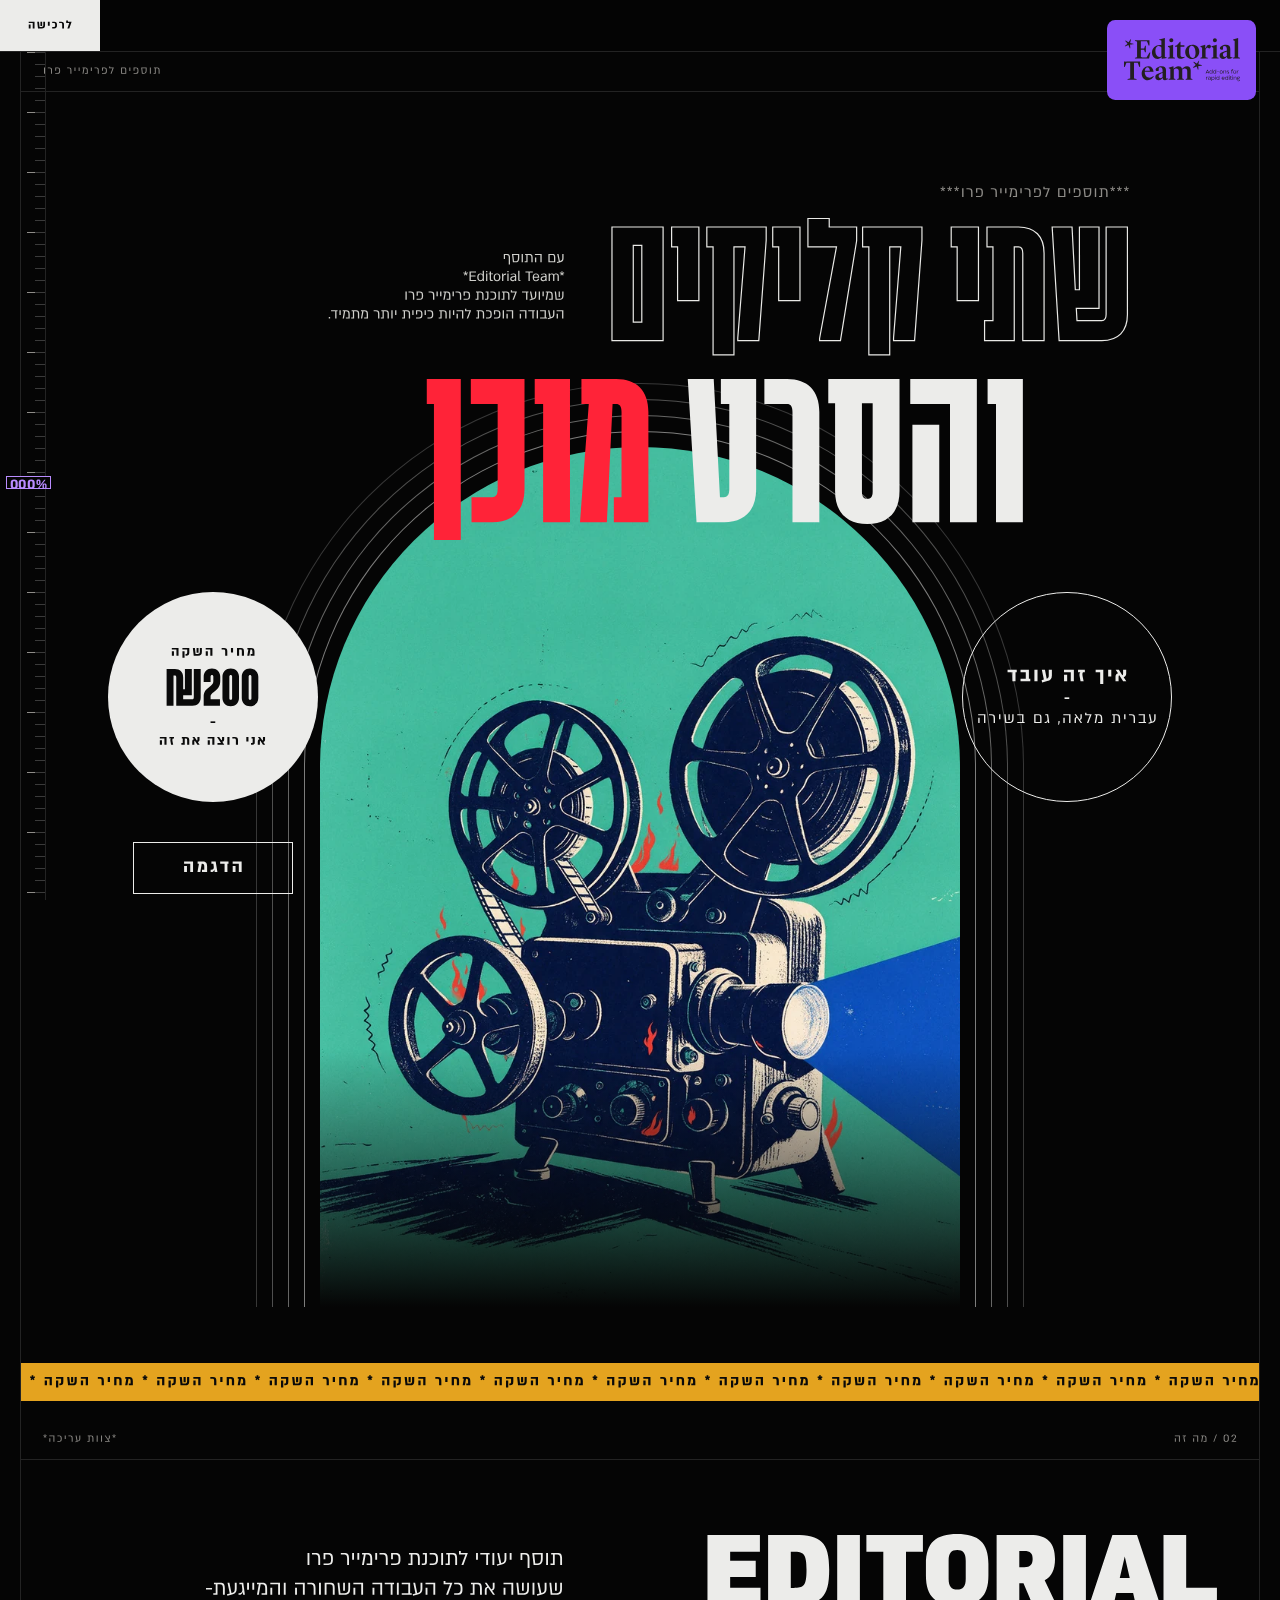
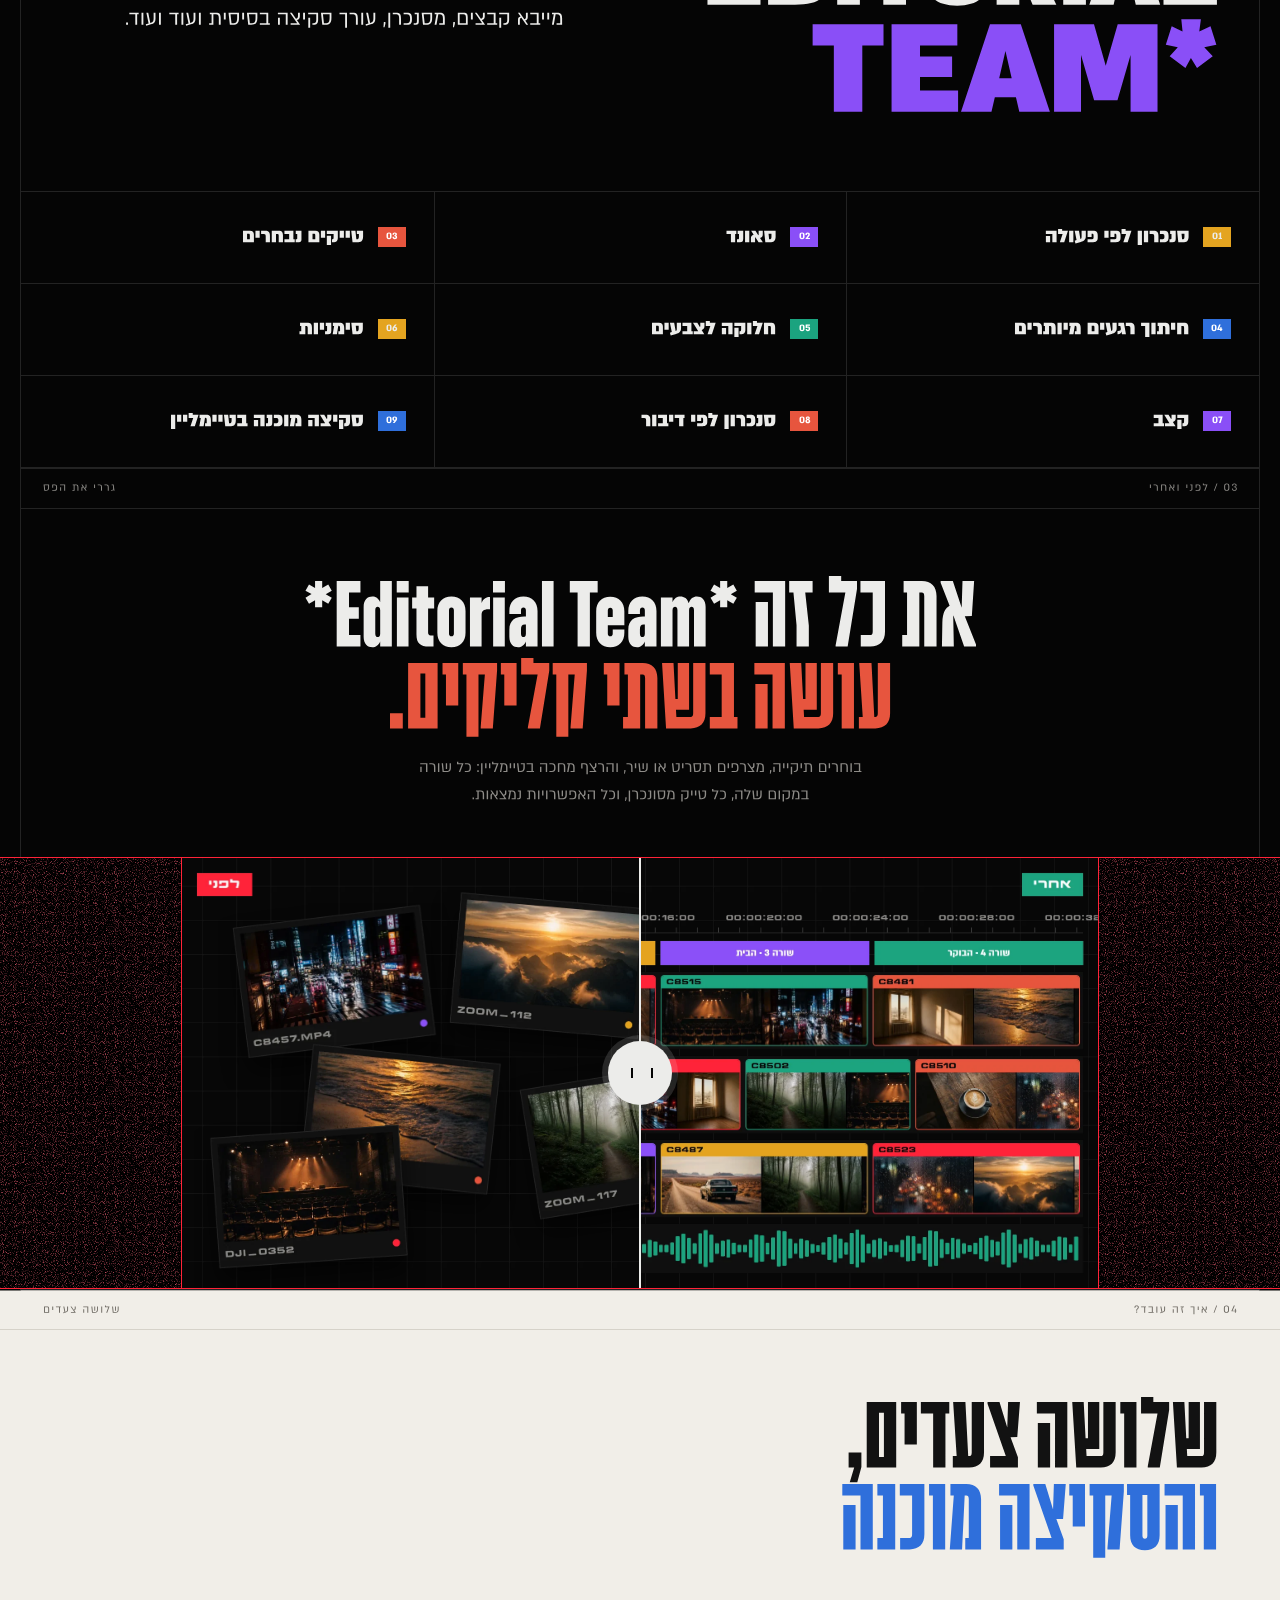
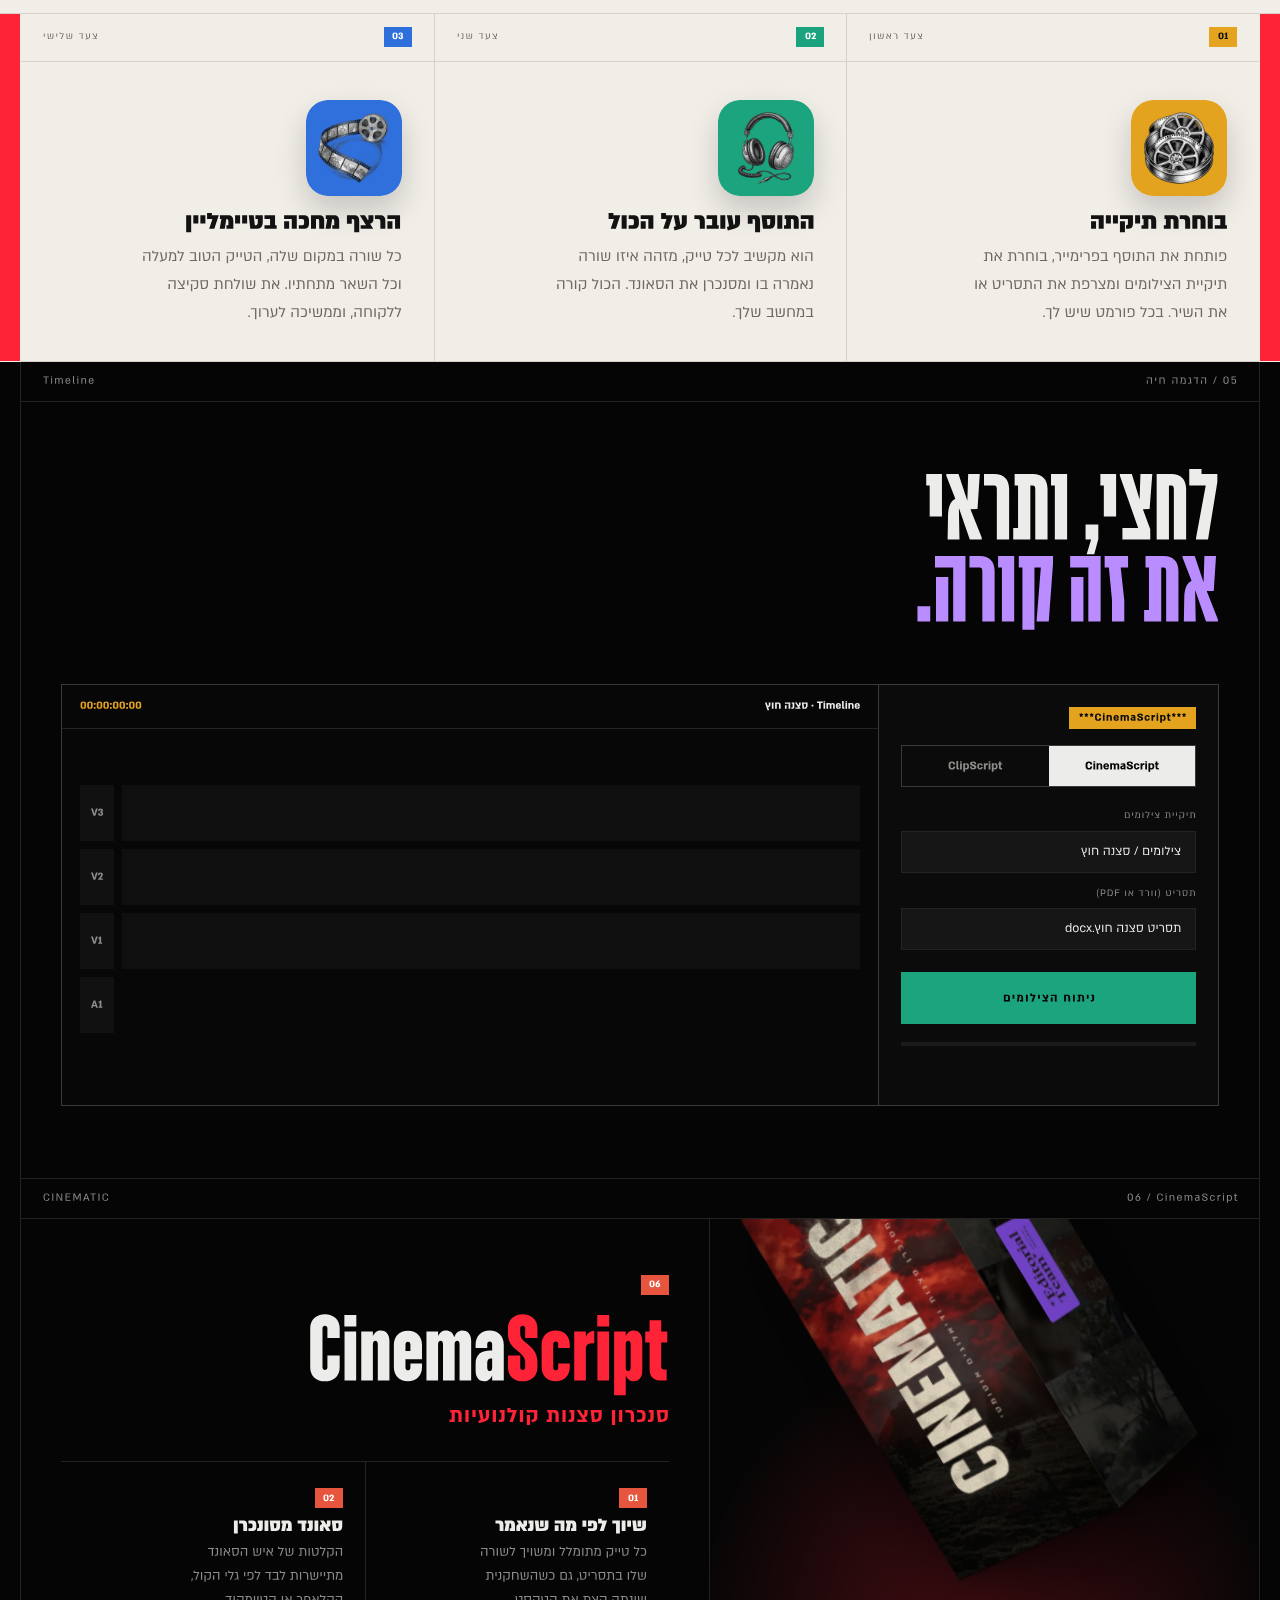
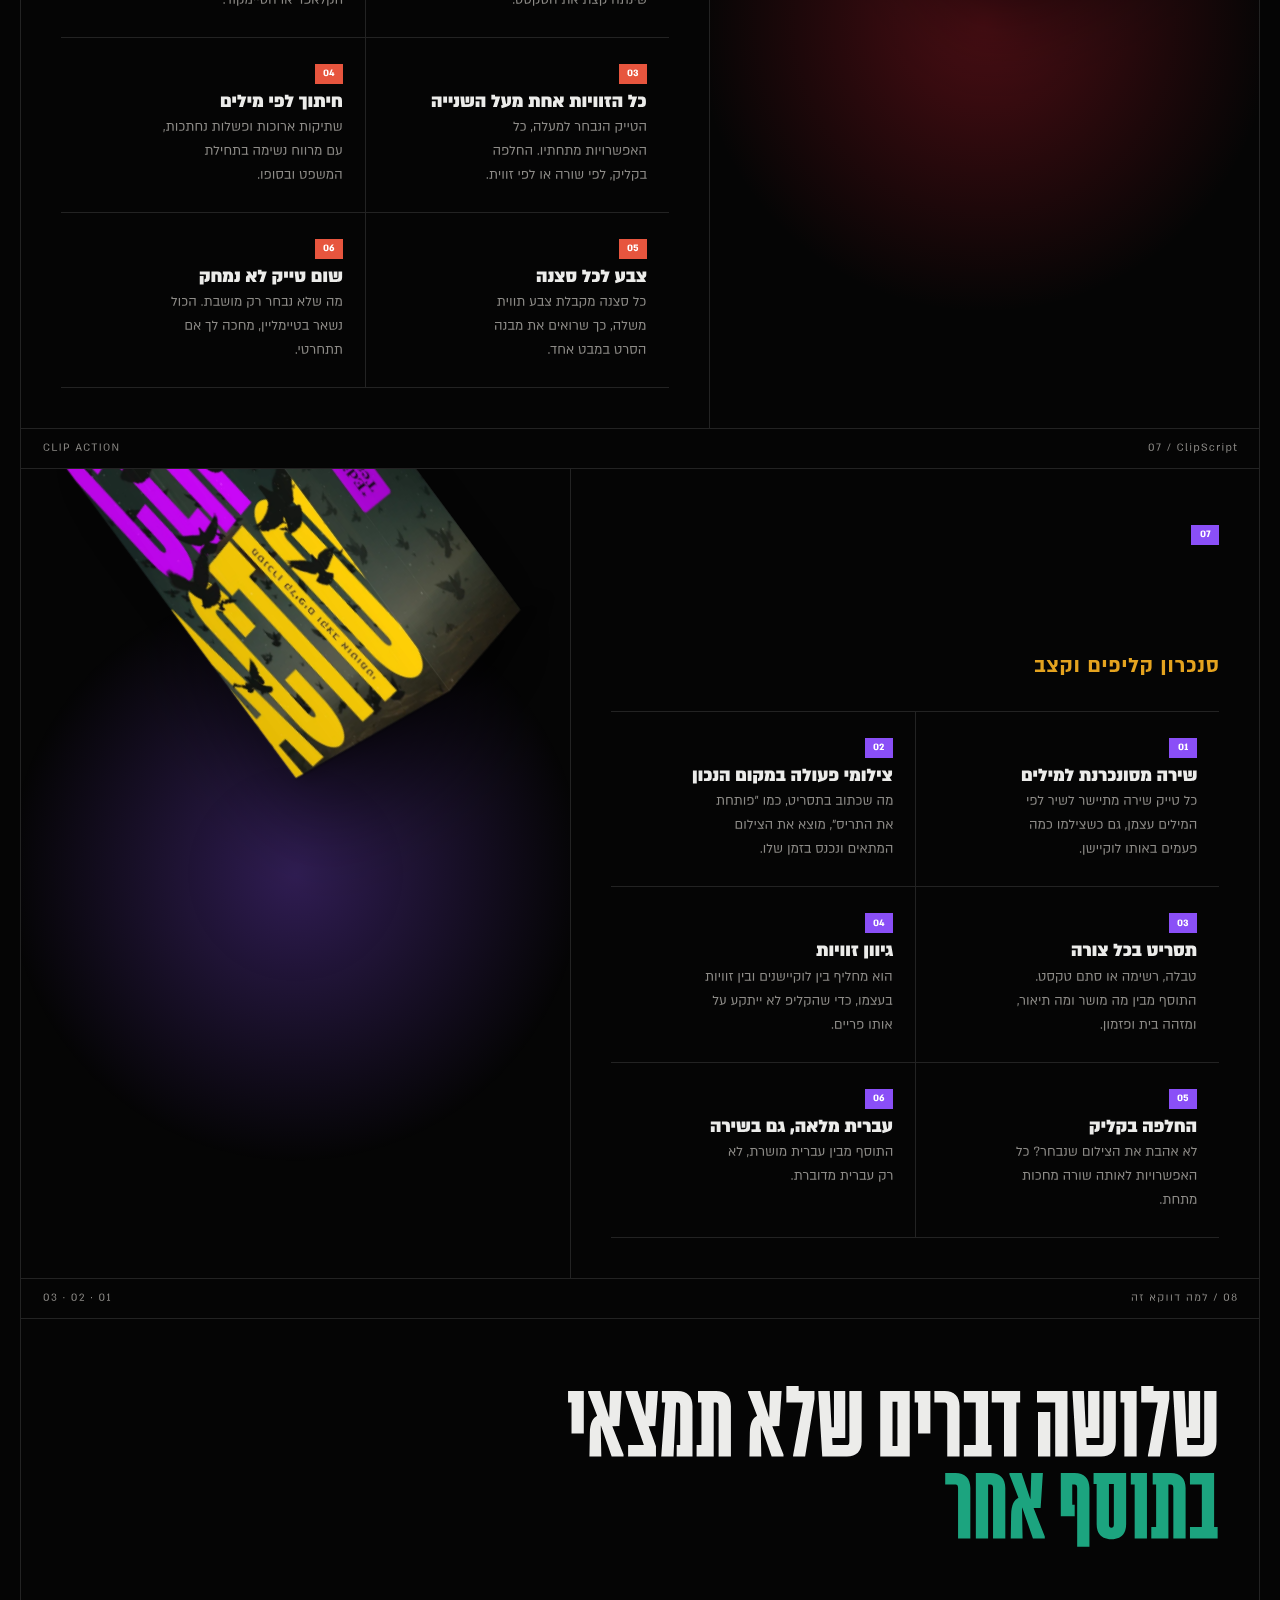
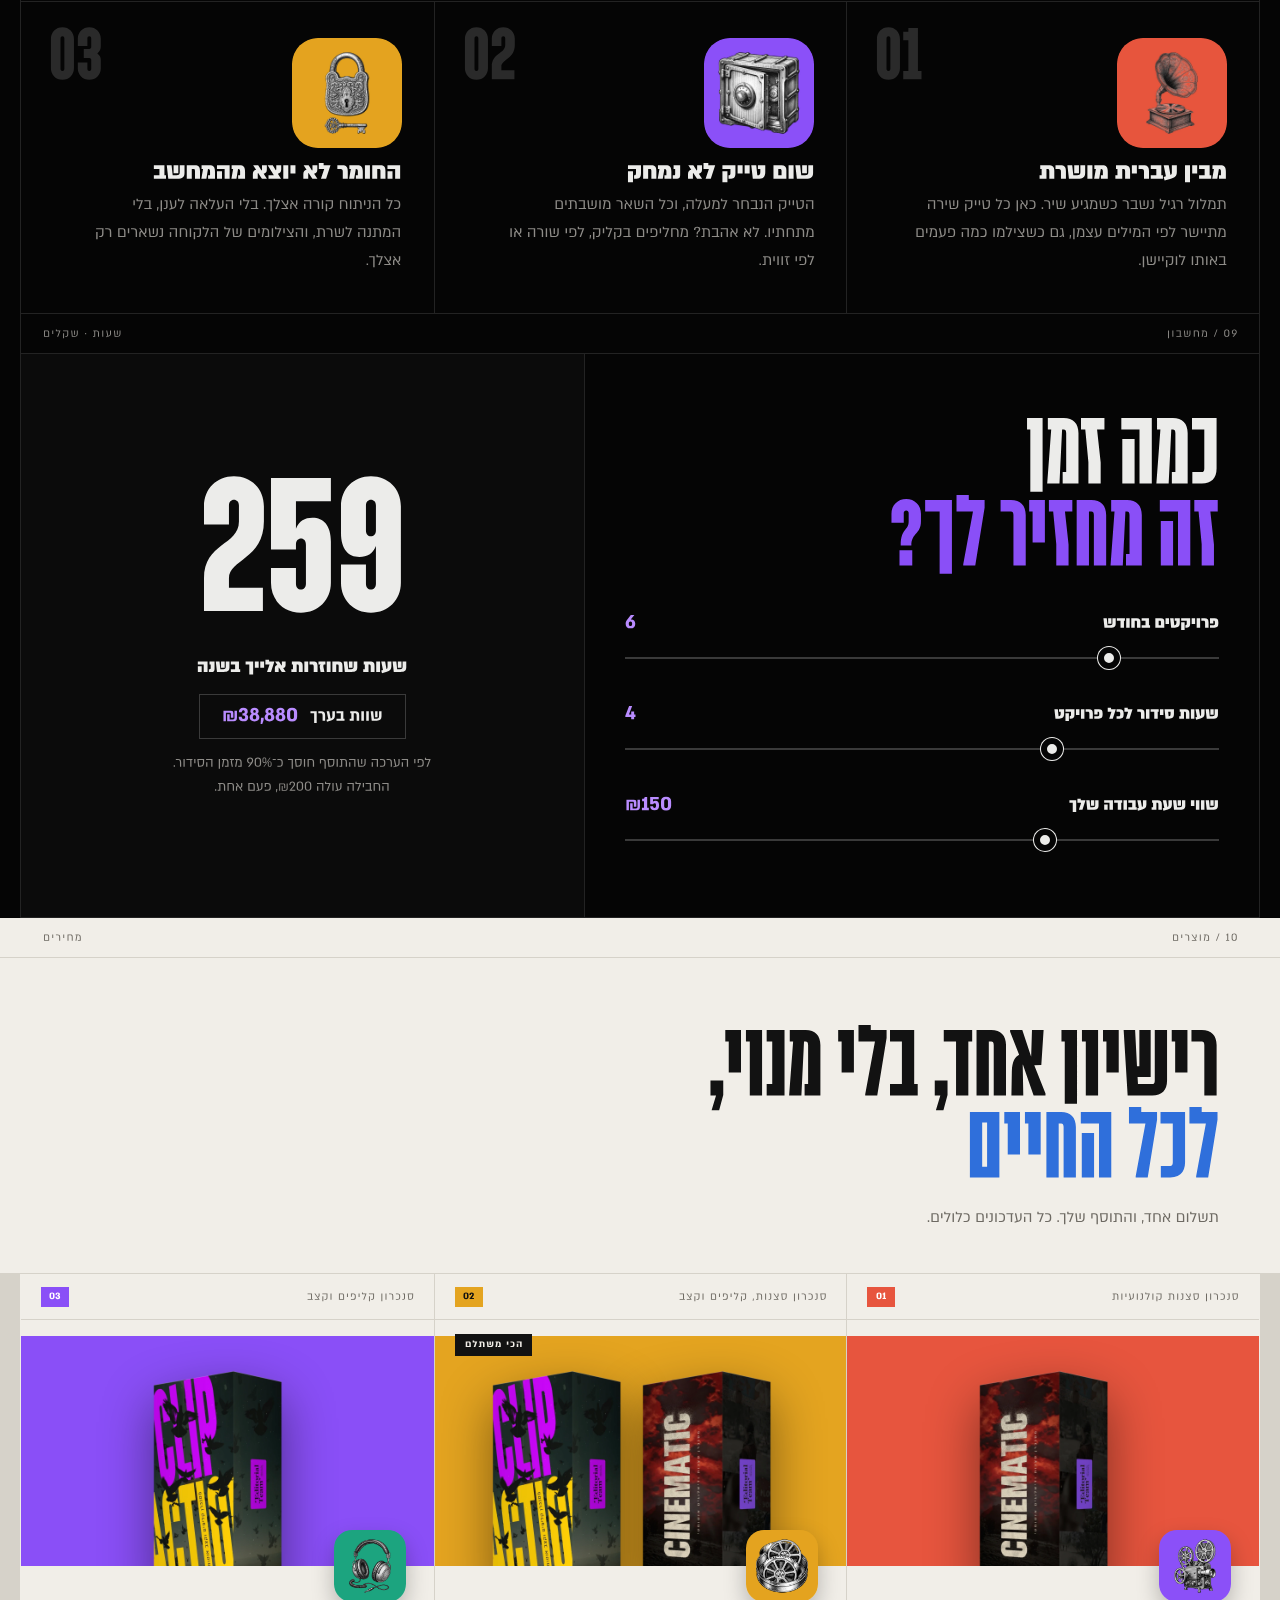
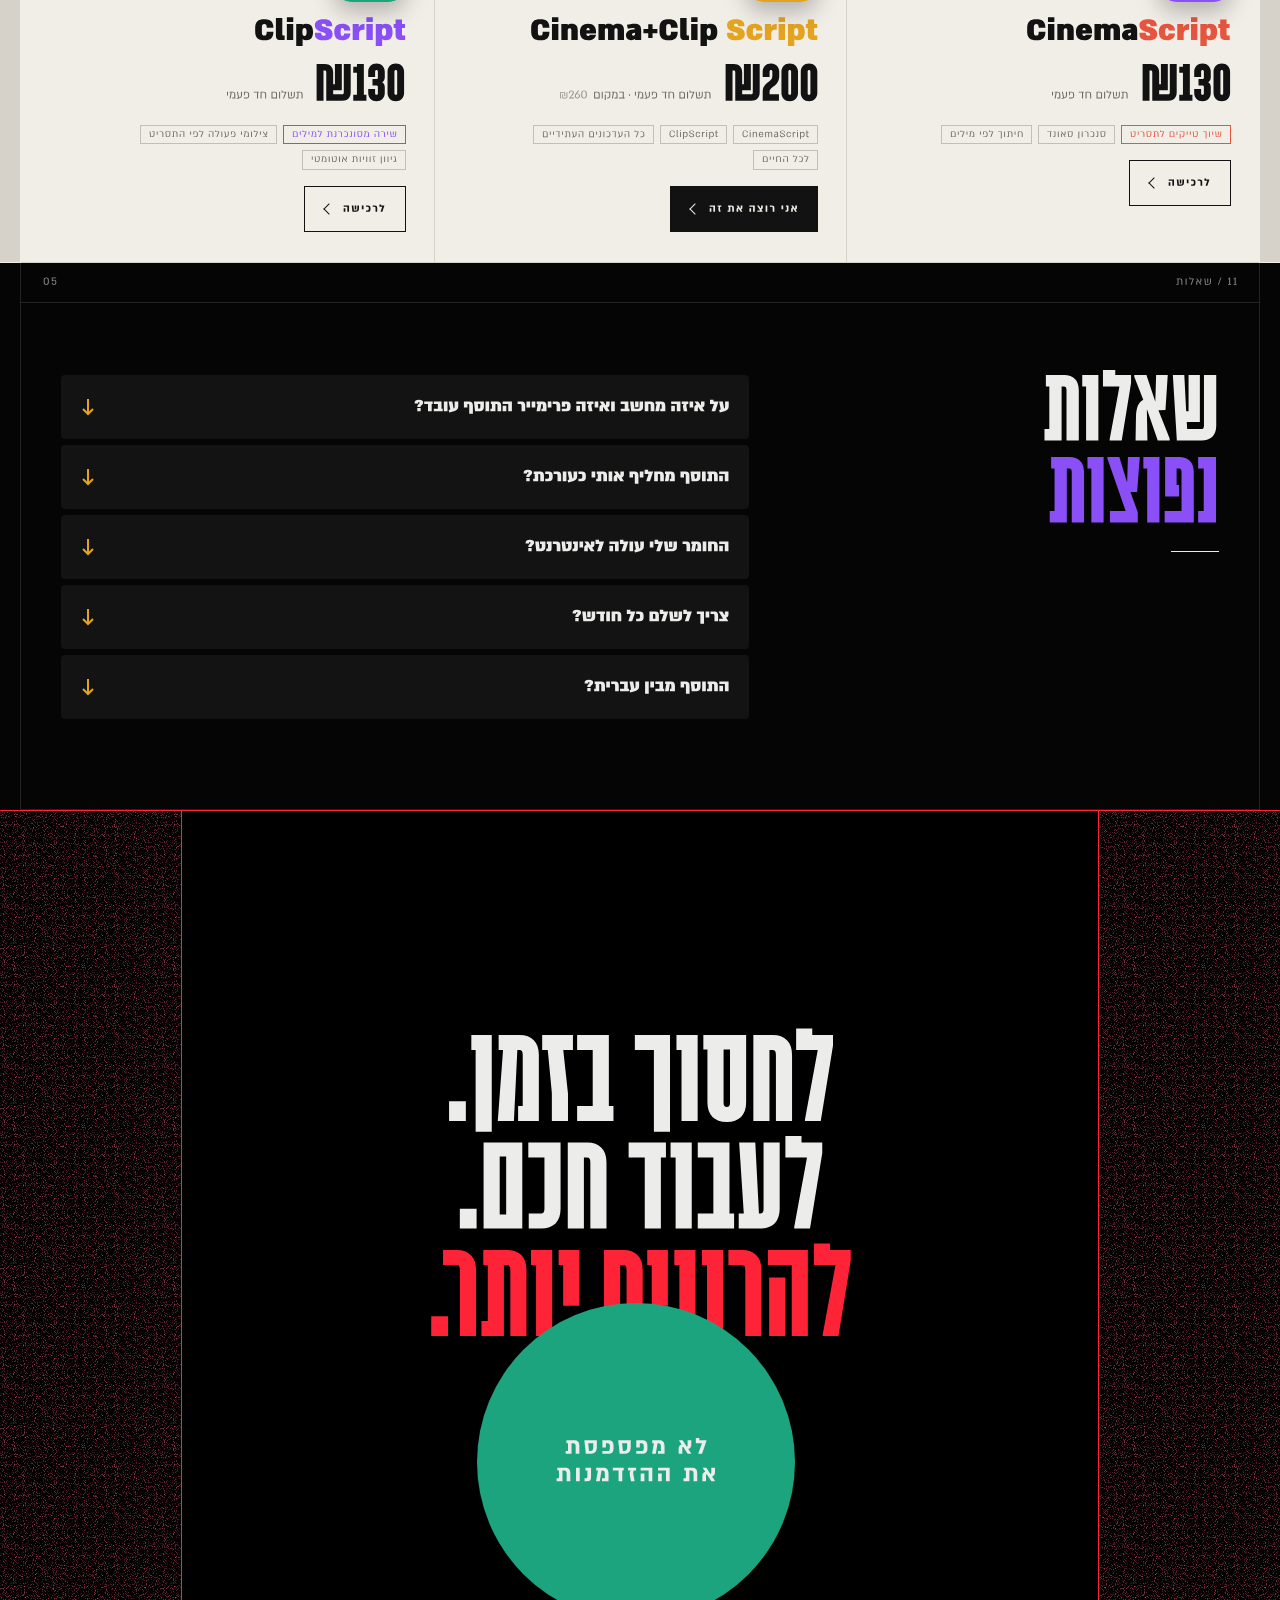
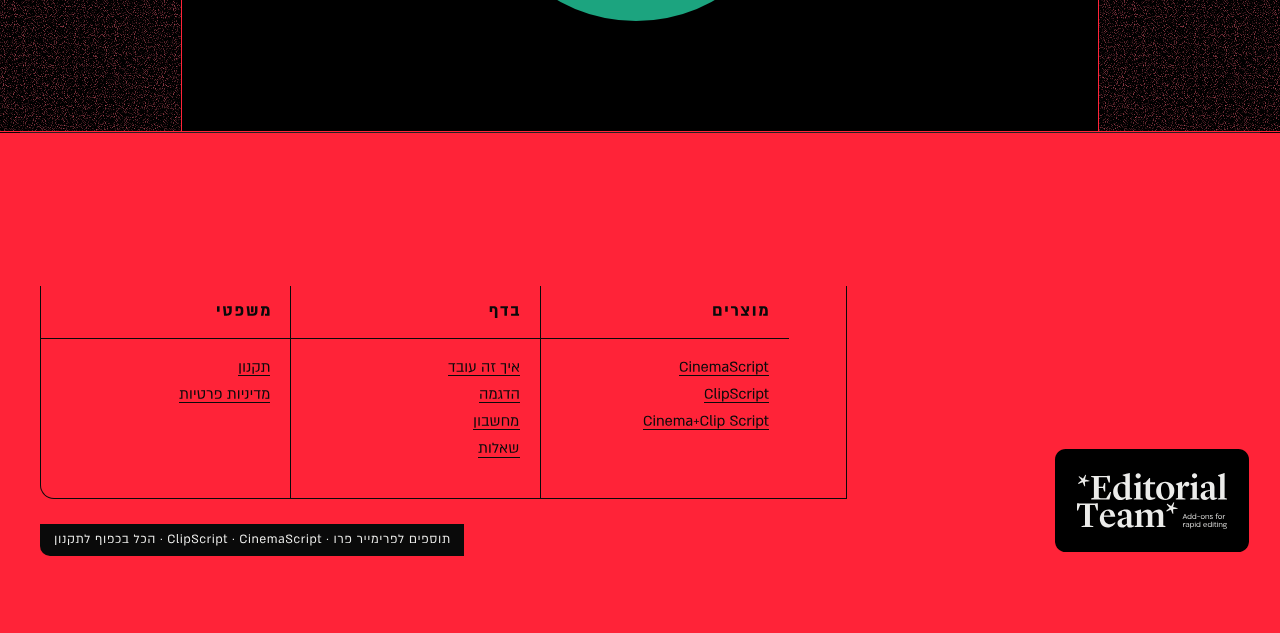
==== commit d478bbeb: "FAQ: plugin requires Windows and Premiere Pro 2022+ Co-Authored-By: Claude Opus 5.5 <noreply@anthrop" ====
--- a/index.html
+++ b/index.html
@@ -300,8 +300,8 @@
     <div class="faq">
       <div class="faq-head"><h2 class="h2 rv"><svg class="tx " role="img" aria-label="שאלות נפוצות" viewBox="0 0 2147 1980" style="width:2.147em;height:1.980em" fill="currentColor"><path transform="translate(0 800)" d="M18 0H227V-660H257C276 -660 287 -648 287 -615V0H437V-616C437 -734 372 -800 257 -800H35V-660H77V-140H18Z M526.0 0H676.0V-800H479.0V-660H526.0Z M814.0 0H961.0L1075.0 -703V-800H882.0V-860H732.0V-660H933.0L814.0 -15Z M1135.0 -291 1130.0 0H1275.0L1268.0 -363C1268.0 -369 1268.0 -374 1270.0 -378L1401.0 0H1546.0V-24L1409.0 -371L1495.0 -373L1523.0 -800H1381.0L1371.0 -477H1370.0L1263.0 -800H1114.0V-780L1224.0 -498C1176.0 -473 1137.0 -419 1135.0 -291Z M1634.0 0H1935.0C2050.0 0 2115.0 -66 2115.0 -184V-800H1965.0V-185C1965.0 -152 1954.0 -140 1935.0 -140H1760.0L1755.0 -227H1915.0V-800H1777.0V-358H1748.0L1725.0 -800H1585.0Z"/><path class="acc" transform="translate(64 1800)" d="M18 0H227V-660H257C276 -660 287 -648 287 -615V0H437V-616C437 -734 372 -800 257 -800H35V-660H77V-140H18Z M526.0 0H676.0V-800H479.0V-660H526.0Z M753.0 0H1093.0V-125L1003.0 -371L1085.0 -373L1118.0 -800H973.0L963.0 -492H962.0L868.0 -800H722.0V-780L945.0 -140H753.0Z M1208.0 0H1358.0V-800H1161.0V-660H1208.0Z M1421.0 0H1777.0V-616C1777.0 -734 1712.0 -800 1597.0 -800H1427.0V-317H1597.0V-457H1567.0V-660H1597.0C1616.0 -660 1627.0 -648 1627.0 -615V-140H1421.0Z M1830.0 0H2048.0V-800H1830.0V-660H1898.0V-140H1830.0Z"/></svg></h2><i class="rule"></i></div>
       <div class="faq-list">
+        <details class="qa"><summary><svg class="tx " role="img" aria-label="על איזה מחשב ואיזה פרימייר התוסף עובד?" viewBox="0 0 19226 1000" style="width:16.603em;height:0.864em" fill="currentColor"><path transform="translate(0 750)" d="M557 -534C557 -654 468 -708 298 -708C128 -708 37 -649 37 -516V-470H255V-503C255 -553 270 -566 297 -566C323 -566 337 -553 337 -517C337 -431 205 -430 205 -281V-255H401V-267C401 -382 557 -369 557 -534ZM200 0H405V-197H200Z M621.0 -600V-438H854.0V0H1077.0V-438H1139.0V-600Z M1677.0 -600H1206.0V-438H1454.0V-162H1206.0V0H1748.0V-162H1677.0Z M2041.0 -600H1818.0V0H2041.0Z M2474.0 -315C2474.0 -210 2465.0 -192 2413.0 -175L2335.0 -600H2111.0L2209.0 -114L2110.0 -85L2152.0 70L2433.0 -9C2596.0 -55 2697.0 -126 2697.0 -310V-600H2474.0Z M3042.0 -600V-225H3256.0V-438H3297.0C3350.0 -438 3366.0 -408 3366.0 -345V150H3589.0V-353C3589.0 -521 3518.0 -600 3353.0 -600Z M4260.0 -600H3653.0L3718.0 0H3949.0C4162.0 0 4260.0 -69 4260.0 -308ZM4041.0 -308C4041.0 -182 4016.0 -159 3939.0 -159H3918.0L3888.0 -441H4041.0Z M4579.0 -600H4356.0V0H4579.0Z M4685.0 -600V-438H4748.0V-162H4655.0V0H4963.0V-438H5005.0C5067.0 -438 5089.0 -414 5089.0 -334V0H5312.0V-345C5312.0 -529 5243.0 -600 5048.0 -600Z M5401.0 -600V-438H5743.0V0H5966.0V-600ZM5403.0 0H5626.0V-335H5403.0Z M6778.0 0V-336C6778.0 -520 6717.0 -600 6527.0 -600H6313.0V-438H6462.0C6533.0 -438 6555.0 -404 6555.0 -315V0Z M7080.0 -600H6857.0V-237H7080.0Z M7394.0 -600H7171.0V-237H7394.0Z M7476.0 -600V-438H7543.0L7466.0 0H7691.0L7763.0 -442H7775.0C7841.0 -442 7854.0 -404 7854.0 -313V-162H7767.0V0H8074.0V-320C8074.0 -518 8007.0 -600 7826.0 -600Z M8375.0 -600H8152.0V-237H8375.0Z M8915.0 0V-336C8915.0 -520 8854.0 -600 8664.0 -600H8450.0V-438H8599.0C8670.0 -438 8692.0 -404 8692.0 -315V0Z M9008.0 -600V-273H9221.0V-441H9249.0C9303.0 -441 9323.0 -419 9323.0 -350V-250C9323.0 -183 9303.0 -162 9249.0 -162H9008.0V0H9302.0C9469.0 0 9544.0 -62 9544.0 -244V-356C9544.0 -538 9469.0 -600 9302.0 -600Z M9892.0 -600V-438H10234.0V0H10457.0V-600ZM9894.0 0H10117.0V-335H9894.0Z M10535.0 -600V-438H10668.0L10669.0 -434C10624.0 -412 10593.0 -350 10618.0 -214L10658.0 0H10878.0L10827.0 -263C10805.0 -379 10828.0 -418 10846.0 -438H10936.0V-600Z M11234.0 -600H11011.0V-237H11234.0Z M11781.0 -227C11860.0 -246 11924.0 -297 11924.0 -408V-600H11707.0V-414C11707.0 -389 11702.0 -376 11688.0 -369L11538.0 -600H11314.0L11444.0 -400C11343.0 -382 11301.0 -306 11301.0 -217V0H11519.0V-216C11519.0 -241 11521.0 -254 11534.0 -262L11704.0 0H11928.0Z M12237.0 -600H12014.0V0H12237.0Z M13066.0 -600H12595.0V-438H12843.0V-162H12595.0V0H13137.0V-162H13066.0Z M13748.0 -600V-300C13748.0 -200 13722.0 -159 13599.0 -159H13434.0L13385.0 -600H13170.0L13238.0 0H13627.0C13884.0 0 13961.0 -85 13961.0 -271V-600ZM13685.0 -245V-600H13474.0V-245Z M14061.0 -600V0H14284.0V-438H14359.0C14414.0 -438 14427.0 -412 14427.0 -341V0H14650.0V-351C14650.0 -532 14584.0 -600 14424.0 -600Z M14720.0 -600V-438H14787.0L14710.0 0H14935.0L15007.0 -442H15019.0C15085.0 -442 15098.0 -404 15098.0 -313V-162H15011.0V0H15318.0V-320C15318.0 -518 15251.0 -600 15070.0 -600Z M15675.0 -600V-438H16017.0V0H16240.0V-600ZM15677.0 0H15900.0V-335H15677.0Z M16318.0 -600V-438H16451.0L16452.0 -434C16407.0 -412 16376.0 -350 16401.0 -214L16441.0 0H16661.0L16610.0 -263C16588.0 -379 16611.0 -418 16629.0 -438H16719.0V-600Z M17017.0 -600H16794.0V-237H17017.0Z M17564.0 -227C17643.0 -246 17707.0 -297 17707.0 -408V-600H17490.0V-414C17490.0 -389 17485.0 -376 17471.0 -369L17321.0 -600H17097.0L17227.0 -400C17126.0 -382 17084.0 -306 17084.0 -217V0H17302.0V-216C17302.0 -241 17304.0 -254 17317.0 -262L17487.0 0H17711.0Z M18364.0 0 18560.0 -600H18254.0V-700H18040.0V-438H18279.0L18134.0 0Z M18960.0 -315C18960.0 -210 18951.0 -192 18899.0 -175L18821.0 -600H18597.0L18695.0 -114L18596.0 -85L18638.0 70L18919.0 -9C19082.0 -55 19183.0 -126 19183.0 -310V-600H18960.0Z"/></svg><i class="arr"></i></summary><div class="ans"><svg class="tx " role="img" aria-label="רק על Windows 10 או 11, עם פרימייר פרו 2022 ומעלה. התוסף לא עובד על Mac. כדאי לבדוק לפני הרכישה." viewBox="0 0 23477 2969" style="width:20.274em;height:2.564em" fill="currentColor"><path transform="translate(0 750)" d="M54 0H152V-117H54Z M285.0 -600V-527H681.0V0H775.0V-600ZM289.0 0H383.0V-351H289.0Z M1122.0 0 1344.0 -600H991.0V-700H901.0V-527H1224.0L1024.0 0Z M1802.0 -308C1802.0 -174 1767.0 -123 1648.0 -90L1635.0 -86L1531.0 -600H1437.0L1549.0 -62L1409.0 -22L1427.0 49L1664.0 -17C1830.0 -62 1896.0 -139 1896.0 -306V-600H1802.0Z M2028.0 -600V-527H2119.0L2024.0 0H2119.0L2211.0 -527H2280.0C2399.0 -527 2443.0 -475 2443.0 -315V-73H2258.0V0H2537.0V-317C2537.0 -526 2467.0 -600 2296.0 -600Z M2805.0 -600H2711.0V0H2805.0Z M3592.0 -297C3655.0 -373 3687.0 -446 3687.0 -515C3687.0 -634 3609.0 -706 3472.0 -706C3328.0 -706 3237.0 -621 3249.0 -450H3340.0C3333.0 -555 3372.0 -633 3470.0 -633C3551.0 -633 3593.0 -587 3593.0 -518C3593.0 -466 3572.0 -406 3505.0 -326L3242.0 0H3701.0V-73H3398.0Z M4059.0 -706C3899.0 -706 3810.0 -630 3810.0 -459V-242C3810.0 -71 3899.0 6 4059.0 6C4220.0 6 4307.0 -71 4307.0 -242V-459C4307.0 -630 4220.0 -706 4059.0 -706ZM3906.0 -466C3906.0 -583 3963.0 -633 4059.0 -633C4153.0 -633 4211.0 -583 4211.0 -466V-236C4211.0 -117 4153.0 -66 4059.0 -66C3963.0 -66 3906.0 -117 3906.0 -236Z M4770.0 -297C4833.0 -373 4865.0 -446 4865.0 -515C4865.0 -634 4787.0 -706 4650.0 -706C4506.0 -706 4415.0 -621 4427.0 -450H4518.0C4511.0 -555 4550.0 -633 4648.0 -633C4729.0 -633 4771.0 -587 4771.0 -518C4771.0 -466 4750.0 -406 4683.0 -326L4420.0 0H4879.0V-73H4576.0Z M5318.0 -297C5381.0 -373 5413.0 -446 5413.0 -515C5413.0 -634 5335.0 -706 5198.0 -706C5054.0 -706 4963.0 -621 4975.0 -450H5066.0C5059.0 -555 5098.0 -633 5196.0 -633C5277.0 -633 5319.0 -587 5319.0 -518C5319.0 -466 5298.0 -406 5231.0 -326L4968.0 0H5427.0V-73H5124.0Z M5955.0 -600H5861.0V0H5955.0Z M6497.0 0V-328C6497.0 -537 6432.0 -600 6256.0 -600H6084.0V-527H6236.0C6361.0 -527 6403.0 -483 6403.0 -320V0Z M6669.0 -600V-285H6758.0V-527H6887.0C7006.0 -527 7045.0 -471 7045.0 -336V-264C7045.0 -129 7006.0 -73 6887.0 -73H6669.0V0H6905.0C7073.0 0 7138.0 -72 7138.0 -255V-345C7138.0 -528 7073.0 -600 6905.0 -600Z M7950.0 0V-328C7950.0 -537 7885.0 -600 7709.0 -600H7537.0V-527H7689.0C7814.0 -527 7856.0 -483 7856.0 -320V0Z M8202.0 -600H8108.0V-260H8202.0Z M8465.0 -600H8371.0V-260H8465.0Z M8607.0 -600V-527H8698.0L8603.0 0H8698.0L8790.0 -527H8859.0C8978.0 -527 9022.0 -475 9022.0 -315V-73H8837.0V0H9116.0V-317C9116.0 -526 9046.0 -600 8875.0 -600Z M9365.0 -600H9271.0V-260H9365.0Z M9897.0 0V-328C9897.0 -537 9832.0 -600 9656.0 -600H9484.0V-527H9636.0C9761.0 -527 9803.0 -483 9803.0 -320V0Z M10069.0 -600V-285H10158.0V-527H10287.0C10406.0 -527 10445.0 -471 10445.0 -336V-264C10445.0 -129 10406.0 -73 10287.0 -73H10069.0V0H10305.0C10473.0 0 10538.0 -72 10538.0 -255V-345C10538.0 -528 10473.0 -600 10305.0 -600Z M10998.0 -600V0H11496.0V-377C11496.0 -544 11445.0 -600 11307.0 -600ZM11090.0 -73V-527H11282.0C11372.0 -527 11405.0 -490 11405.0 -362V-73Z M12002.0 -308C12002.0 -174 11967.0 -123 11848.0 -90L11835.0 -86L11731.0 -600H11637.0L11749.0 -62L11609.0 -22L11627.0 49L11864.0 -17C12030.0 -62 12096.0 -139 12096.0 -306V-600H12002.0Z M12508.0 122H12560.0L12606.0 -51V-133H12527.0Z M13007.0 0V-73H12916.0V-700H12839.0C12836.0 -662 12829.0 -637 12814.0 -621C12796.0 -604 12767.0 -600 12720.0 -600V-527H12820.0V-73H12712.0V0Z M13401.0 0V-73H13310.0V-700H13233.0C13230.0 -662 13223.0 -637 13208.0 -621C13190.0 -604 13161.0 -600 13114.0 -600V-527H13214.0V-73H13106.0V0Z M13918.0 -600H13824.0V0H13918.0Z M14444.0 -214C14518.0 -229 14574.0 -276 14574.0 -380V-600H14481.0V-384C14481.0 -316 14455.0 -285 14401.0 -276L14174.0 -600H14078.0L14211.0 -409C14126.0 -395 14082.0 -331 14082.0 -240V0H14175.0V-241C14175.0 -304 14199.0 -341 14252.0 -351L14497.0 0H14594.0Z M15654.0 -119 15485.0 -700H15398.0L15228.0 -119L15068.0 -700H14966.0L15172.0 0H15278.0L15441.0 -556L15604.0 0H15709.0L15917.0 -700H15815.0Z M16093.0 -634V-730H16001.0V-634ZM16093.0 0V-550H16001.0V0Z M16504.0 -555C16427.0 -555 16372.0 -529 16339.0 -481V-550H16247.0L16248.0 0H16339.0V-322C16339.0 -426 16384.0 -487 16481.0 -487C16568.0 -487 16614.0 -429 16614.0 -330V0H16706.0V-330C16706.0 -473 16641.0 -555 16504.0 -555Z M17214.0 -468C17182.0 -524 17124.0 -554 17045.0 -554C16897.0 -554 16821.0 -454 16821.0 -275C16821.0 -96 16897.0 4 17045.0 4C17125.0 4 17182.0 -27 17214.0 -83V0H17306.0V-750H17214.0ZM17065.0 -60C16965.0 -60 16913.0 -136 16913.0 -275C16913.0 -414 16965.0 -490 17065.0 -490C17166.0 -490 17218.0 -414 17218.0 -275C17218.0 -136 17166.0 -60 17065.0 -60Z M17670.0 7C17833.0 7 17915.0 -88 17915.0 -275C17915.0 -461 17833.0 -556 17670.0 -556C17507.0 -556 17426.0 -461 17426.0 -275C17426.0 -88 17507.0 7 17670.0 7ZM17670.0 -59C17567.0 -59 17517.0 -130 17517.0 -275C17517.0 -420 17567.0 -491 17670.0 -491C17773.0 -491 17823.0 -420 17823.0 -275C17823.0 -130 17773.0 -59 17670.0 -59Z M18536.0 -105 18401.0 -550H18316.0L18181.0 -105L18062.0 -550H17964.0L18132.0 0H18225.0L18359.0 -435L18492.0 0H18585.0L18753.0 -550H18654.0Z M19034.0 7C19184.0 7 19250.0 -51 19250.0 -139C19250.0 -227 19200.0 -272 19072.0 -309C18955.0 -343 18909.0 -370 18909.0 -415C18909.0 -458 18944.0 -492 19035.0 -492C19130.0 -492 19166.0 -445 19162.0 -384H19244.0C19250.0 -482 19188.0 -556 19039.0 -556C18886.0 -556 18822.0 -495 18822.0 -413C18822.0 -334 18879.0 -285 19008.0 -247C19131.0 -211 19163.0 -185 19163.0 -137C19163.0 -88 19122.0 -59 19032.0 -59C18935.0 -59 18888.0 -98 18897.0 -186H18815.0C18804.0 -46 18879.0 7 19034.0 7Z M19928.0 0V-73H19837.0V-700H19760.0C19757.0 -662 19750.0 -637 19735.0 -621C19717.0 -604 19688.0 -600 19641.0 -600V-527H19741.0V-73H19633.0V0Z M20275.0 -706C20115.0 -706 20026.0 -630 20026.0 -459V-242C20026.0 -71 20115.0 6 20275.0 6C20436.0 6 20523.0 -71 20523.0 -242V-459C20523.0 -630 20436.0 -706 20275.0 -706ZM20122.0 -466C20122.0 -583 20179.0 -633 20275.0 -633C20369.0 -633 20427.0 -583 20427.0 -466V-236C20427.0 -117 20369.0 -66 20275.0 -66C20179.0 -66 20122.0 -117 20122.0 -236Z M21138.0 0 21360.0 -600H21007.0V-700H20917.0V-527H21240.0L21040.0 0Z M21818.0 -308C21818.0 -174 21783.0 -123 21664.0 -90L21651.0 -86L21547.0 -600H21453.0L21565.0 -62L21425.0 -22L21443.0 49L21680.0 -17C21846.0 -62 21912.0 -139 21912.0 -306V-600H21818.0Z M22366.0 -600V-527H22774.0V-250C22774.0 -110 22727.0 -73 22629.0 -73H22580.0V0H22643.0C22799.0 0 22867.0 -66 22867.0 -251V-600ZM22372.0 150H22466.0V-351H22372.0Z M23395.0 0V-328C23395.0 -537 23330.0 -600 23154.0 -600H22982.0V-527H23134.0C23259.0 -527 23301.0 -483 23301.0 -320V0Z"/><path transform="translate(1857 2719)" d="M54 0H152V-117H54Z M285.0 -600V-527H681.0V0H775.0V-600ZM289.0 0H383.0V-351H289.0Z M1476.0 -600V-313C1476.0 -118 1410.0 -73 1259.0 -73H1079.0L1025.0 -600H934.0L996.0 0H1275.0C1473.0 0 1566.0 -68 1566.0 -304V-600ZM1304.0 -204V-600H1216.0V-204Z M1831.0 -600H1737.0V-260H1831.0Z M1946.0 -600V-527H2105.0C2232.0 -527 2270.0 -467 2270.0 -327V-273C2270.0 -133 2232.0 -73 2105.0 -73H1946.0V0H2126.0C2302.0 0 2364.0 -76 2364.0 -268V-332C2364.0 -524 2302.0 -600 2126.0 -600Z M2871.0 0V-328C2871.0 -537 2806.0 -600 2630.0 -600H2458.0V-527H2610.0C2735.0 -527 2777.0 -483 2777.0 -320V0Z M3033.0 -600V-527H3429.0V0H3523.0V-600ZM3037.0 0H3131.0V-351H3037.0Z M4093.0 -600H3999.0V-260H4093.0Z M4299.0 0C4409.0 0 4446.0 -42 4446.0 -164V-600H4238.0V-527H4352.0V-175C4352.0 -101 4330.0 -73 4265.0 -73H4189.0V0Z M4619.0 -600V-285H4708.0V-527H4837.0C4956.0 -527 4995.0 -471 4995.0 -336V-264C4995.0 -129 4956.0 -73 4837.0 -73H4619.0V0H4855.0C5023.0 0 5088.0 -72 5088.0 -255V-345C5088.0 -528 5023.0 -600 4855.0 -600Z M5400.0 0 5622.0 -600H5269.0V-700H5179.0V-527H5502.0L5302.0 0Z M6028.0 -600V-527H6436.0V-250C6436.0 -110 6389.0 -73 6291.0 -73H6242.0V0H6305.0C6461.0 0 6529.0 -66 6529.0 -251V-600ZM6034.0 150H6128.0V-351H6034.0Z M6799.0 -600H6705.0V0H6799.0Z M6928.0 -600V-527H7227.0V0H7321.0V-527H7397.0V-600Z M7919.0 -600H7496.0V-527H7825.0V-73H7496.0V0H8000.0V-73H7919.0Z M8269.0 0 8491.0 -600H8138.0V-700H8048.0V-527H8371.0L8171.0 0Z M8999.0 -600H8905.0V-260H8999.0Z M9507.0 -214C9581.0 -229 9637.0 -276 9637.0 -380V-600H9544.0V-384C9544.0 -316 9518.0 -285 9464.0 -276L9237.0 -600H9141.0L9274.0 -409C9189.0 -395 9145.0 -331 9145.0 -240V0H9238.0V-241C9238.0 -304 9262.0 -341 9315.0 -351L9560.0 0H9657.0Z M9750.0 -600V-527H10049.0V0H10143.0V-527H10219.0V-600Z M10318.0 -600V-527H10477.0C10604.0 -527 10642.0 -467 10642.0 -327V-273C10642.0 -133 10604.0 -73 10477.0 -73H10318.0V0H10498.0C10674.0 0 10736.0 -76 10736.0 -268V-332C10736.0 -524 10674.0 -600 10498.0 -600Z M11541.0 -237 11316.0 -700H11187.0V0H11278.0V-583L11501.0 -132H11580.0L11803.0 -583V0H11894.0V-700H11765.0Z M12262.0 -554C12194.0 -554 12112.0 -537 12040.0 -513L12056.0 -453C12121.0 -473 12187.0 -488 12243.0 -488C12325.0 -489 12358.0 -456 12359.0 -362C12109.0 -355 12011.0 -276 12011.0 -157C12011.0 -59 12077.0 4 12185.0 4C12260.0 4 12324.0 -25 12359.0 -86V0H12448.0V-360C12448.0 -506 12393.0 -554 12262.0 -554ZM12215.0 -66C12137.0 -66 12101.0 -108 12101.0 -166C12101.0 -234 12155.0 -293 12359.0 -302V-219C12359.0 -106 12285.0 -67 12215.0 -66Z M12799.0 7C12940.0 7 13021.0 -67 13032.0 -192H12941.0C12931.0 -110 12883.0 -61 12799.0 -61C12702.0 -61 12654.0 -129 12654.0 -275C12654.0 -421 12702.0 -489 12799.0 -489C12883.0 -489 12931.0 -440 12941.0 -359H13032.0C13020.0 -483 12939.0 -556 12799.0 -556C12643.0 -556 12563.0 -461 12563.0 -275C12563.0 -88 12643.0 7 12799.0 7Z M13108.0 0H13206.0V-117H13108.0Z M13807.0 0 14029.0 -600H13676.0V-700H13586.0V-527H13909.0L13709.0 0Z M14487.0 -308C14487.0 -174 14452.0 -123 14333.0 -90L14320.0 -86L14216.0 -600H14122.0L14234.0 -62L14094.0 -22L14112.0 49L14349.0 -17C14515.0 -62 14581.0 -139 14581.0 -306V-600H14487.0Z M14992.0 -600V-527H15291.0V0H15385.0V-527H15461.0V-600Z M15983.0 -600H15560.0V-527H15889.0V-73H15560.0V0H16064.0V-73H15983.0Z M16282.0 -600H16188.0V0H16282.0Z M16798.0 -308C16798.0 -174 16763.0 -123 16644.0 -90L16631.0 -86L16527.0 -600H16433.0L16545.0 -62L16405.0 -22L16423.0 49L16660.0 -17C16826.0 -62 16892.0 -139 16892.0 -306V-600H16798.0Z M17700.0 -214C17774.0 -229 17830.0 -276 17830.0 -380V-600H17737.0V-384C17737.0 -316 17711.0 -285 17657.0 -276L17430.0 -600H17334.0L17467.0 -409C17382.0 -395 17338.0 -331 17338.0 -240V0H17431.0V-241C17431.0 -304 17455.0 -341 17508.0 -351L17753.0 0H17850.0Z M18161.0 0 18383.0 -600H18030.0V-700H17940.0V-527H18263.0L18063.0 0Z M18783.0 -600V-244H18872.0V-527H18992.0C19099.0 -527 19140.0 -477 19140.0 -356V150H19234.0V-360C19234.0 -525 19169.0 -600 19011.0 -600Z M19901.0 -600H19374.0L19441.0 0H19592.0C19810.0 0 19901.0 -88 19901.0 -341ZM19809.0 -341C19809.0 -142 19759.0 -73 19592.0 -73H19524.0L19474.0 -527H19809.0Z M20167.0 -600H20073.0V0H20167.0Z M20326.0 -600V-527H20415.0V-73H20292.0V0H20505.0V-527H20628.0C20731.0 -527 20779.0 -483 20779.0 -336V0H20873.0V-344C20873.0 -537 20802.0 -600 20648.0 -600Z M21035.0 -600V-527H21431.0V0H21525.0V-600ZM21039.0 0H21133.0V-351H21039.0Z"/></svg></div></details>
         <details class="qa"><summary><svg class="tx " role="img" aria-label="התוסף מחליף אותי כעורכת?" viewBox="0 0 12574 1000" style="width:10.858em;height:0.864em" fill="currentColor"><path transform="translate(0 750)" d="M557 -534C557 -654 468 -708 298 -708C128 -708 37 -649 37 -516V-470H255V-503C255 -553 270 -566 297 -566C323 -566 337 -553 337 -517C337 -431 205 -430 205 -281V-255H401V-267C401 -382 557 -369 557 -534ZM200 0H405V-197H200Z M650.0 -600V-438H713.0V-162H620.0V0H928.0V-438H970.0C1032.0 -438 1054.0 -414 1054.0 -334V0H1277.0V-345C1277.0 -529 1208.0 -600 1013.0 -600Z M1355.0 -600V-438H1496.0C1572.0 -438 1591.0 -402 1591.0 -325V-275C1591.0 -198 1572.0 -162 1496.0 -162H1355.0V0H1563.0C1739.0 0 1811.0 -67 1811.0 -260V-340C1811.0 -533 1739.0 -600 1563.0 -600Z M2327.0 0V-336C2327.0 -520 2266.0 -600 2076.0 -600H1862.0V-438H2011.0C2082.0 -438 2104.0 -404 2104.0 -315V0Z M2646.0 -600H2423.0V0H2646.0Z M3079.0 -315C3079.0 -210 3070.0 -192 3018.0 -175L2940.0 -600H2716.0L2814.0 -114L2715.0 -85L2757.0 70L3038.0 -9C3201.0 -55 3302.0 -126 3302.0 -310V-600H3079.0Z M3377.0 -600V-438H3518.0C3594.0 -438 3613.0 -402 3613.0 -325V-275C3613.0 -198 3594.0 -162 3518.0 -162H3377.0V0H3585.0C3761.0 0 3833.0 -67 3833.0 -260V-340C3833.0 -533 3761.0 -600 3585.0 -600Z M4404.0 -600H4181.0V-237H4404.0Z M4494.0 -600V-438H4557.0V-162H4464.0V0H4772.0V-438H4814.0C4876.0 -438 4898.0 -414 4898.0 -334V0H5121.0V-345C5121.0 -529 5052.0 -600 4857.0 -600Z M5440.0 -600H5217.0V0H5440.0Z M6007.0 -227C6086.0 -246 6150.0 -297 6150.0 -408V-600H5933.0V-414C5933.0 -389 5928.0 -376 5914.0 -369L5764.0 -600H5540.0L5670.0 -400C5569.0 -382 5527.0 -306 5527.0 -217V0H5745.0V-216C5745.0 -241 5747.0 -254 5760.0 -262L5930.0 0H6154.0Z M6490.0 -600V-225H6704.0V-438H6745.0C6798.0 -438 6814.0 -408 6814.0 -345V150H7037.0V-353C7037.0 -521 6966.0 -600 6801.0 -600Z M7339.0 -600H7116.0V-237H7339.0Z M7738.0 0 7934.0 -600H7628.0V-700H7414.0V-438H7653.0L7508.0 0Z M7996.0 -600V0H8219.0V-438H8294.0C8349.0 -438 8362.0 -412 8362.0 -341V0H8585.0V-351C8585.0 -532 8519.0 -600 8359.0 -600Z M8655.0 -600V-438H8722.0L8645.0 0H8870.0L8942.0 -442H8954.0C9020.0 -442 9033.0 -404 9033.0 -313V-162H8946.0V0H9253.0V-320C9253.0 -518 9186.0 -600 9005.0 -600Z M9598.0 -600V-225H9812.0V-438H9853.0C9906.0 -438 9922.0 -408 9922.0 -345V150H10145.0V-353C10145.0 -521 10074.0 -600 9909.0 -600Z M10816.0 -600H10209.0L10274.0 0H10505.0C10718.0 0 10816.0 -69 10816.0 -308ZM10597.0 -308C10597.0 -182 10572.0 -159 10495.0 -159H10474.0L10444.0 -441H10597.0Z M11135.0 -600H10912.0V0H11135.0Z M11241.0 -600V-438H11304.0V-162H11211.0V0H11519.0V-438H11561.0C11623.0 -438 11645.0 -414 11645.0 -334V0H11868.0V-345C11868.0 -529 11799.0 -600 11604.0 -600Z M11957.0 -600V-438H12299.0V0H12522.0V-600ZM11959.0 0H12182.0V-335H11959.0Z"/></svg><i class="arr"></i></summary><div class="ans"><svg class="tx " role="img" aria-label="לא. הוא עושה את העבודה הטכנית: מייבא, מסנכרן ומניח סקיצה בטיימליין. כל ההחלטות של העריכה נשארות שלך." viewBox="0 0 30875 2969" style="width:26.662em;height:2.564em" fill="currentColor"><path transform="translate(0 750)" d="M54 0H152V-117H54Z M300.0 -600V150H394.0V-600Z M668.0 -600H574.0V-260H668.0Z M931.0 -600H837.0V-260H931.0Z M1268.0 0 1490.0 -600H1137.0V-700H1047.0V-527H1370.0L1170.0 0Z M1587.0 -600V-527H1678.0L1583.0 0H1678.0L1770.0 -527H1839.0C1958.0 -527 2002.0 -475 2002.0 -315V-73H1817.0V0H2096.0V-317C2096.0 -526 2026.0 -600 1855.0 -600Z M2345.0 -600H2251.0V-260H2345.0Z M2608.0 -600H2514.0V-260H2608.0Z M3276.0 -600H3007.0V-527H3183.0V-330C3183.0 -141 3129.0 -73 2964.0 -73H2900.0L2841.0 -600H2748.0L2816.0 0H2964.0C3181.0 0 3276.0 -87 3276.0 -330Z M3825.0 -600H3402.0V-527H3731.0V-73H3402.0V0H3906.0V-73H3825.0Z M4311.0 -600V-527H4707.0V0H4801.0V-600ZM4315.0 0H4409.0V-351H4315.0Z M5429.0 0 5266.0 -234C5343.0 -249 5416.0 -292 5416.0 -410V-600H5322.0V-420C5322.0 -337 5277.0 -310 5221.0 -299L5012.0 -600H4915.0L5284.0 -73H4952.0V0Z M5674.0 -600H5580.0V-260H5674.0Z M5835.0 -600V-527H6243.0V-250C6243.0 -110 6196.0 -73 6098.0 -73H6049.0V0H6112.0C6268.0 0 6336.0 -66 6336.0 -251V-600ZM5841.0 150H5935.0V-351H5841.0Z M7006.0 -600H6479.0L6546.0 0H6697.0C6915.0 0 7006.0 -88 7006.0 -341ZM6914.0 -341C6914.0 -142 6864.0 -73 6697.0 -73H6629.0L6579.0 -527H6914.0Z M7474.0 -600V0H7568.0V-527H7735.0C7843.0 -527 7883.0 -491 7883.0 -343V0H7977.0V-344C7977.0 -544 7914.0 -600 7760.0 -600Z M8229.0 -600H8135.0V-260H8229.0Z M8435.0 0C8545.0 0 8582.0 -42 8582.0 -164V-600H8374.0V-527H8488.0V-175C8488.0 -101 8466.0 -73 8401.0 -73H8325.0V0Z M8723.0 -600V-527H8814.0L8719.0 0H8814.0L8906.0 -527H8975.0C9094.0 -527 9138.0 -475 9138.0 -315V-73H8953.0V0H9232.0V-317C9232.0 -526 9162.0 -600 8991.0 -600Z M9500.0 -600H9406.0V0H9500.0Z M9986.0 -600V150H10080.0V-600Z M10622.0 0V-328C10622.0 -537 10557.0 -600 10381.0 -600H10209.0V-527H10361.0C10486.0 -527 10528.0 -483 10528.0 -320V0Z M10755.0 -600V-527H10914.0C11041.0 -527 11079.0 -467 11079.0 -327V-273C11079.0 -133 11041.0 -73 10914.0 -73H10755.0V0H10935.0C11111.0 0 11173.0 -76 11173.0 -268V-332C11173.0 -524 11111.0 -600 10935.0 -600Z M11372.0 0C11482.0 0 11519.0 -42 11519.0 -164V-600H11311.0V-527H11425.0V-175C11425.0 -101 11403.0 -73 11338.0 -73H11262.0V0Z M12191.0 -600H11664.0L11731.0 0H11882.0C12100.0 0 12191.0 -88 12191.0 -341ZM12099.0 -341C12099.0 -142 12049.0 -73 11882.0 -73H11814.0L11764.0 -527H12099.0Z M12319.0 -600V-527H12410.0L12315.0 0H12410.0L12502.0 -527H12571.0C12690.0 -527 12734.0 -475 12734.0 -315V-73H12549.0V0H12828.0V-317C12828.0 -526 12758.0 -600 12587.0 -600Z M13238.0 122H13290.0L13336.0 -51V-133H13257.0Z M13830.0 -214C13904.0 -229 13960.0 -276 13960.0 -380V-600H13867.0V-384C13867.0 -316 13841.0 -285 13787.0 -276L13560.0 -600H13464.0L13597.0 -409C13512.0 -395 13468.0 -331 13468.0 -240V0H13561.0V-241C13561.0 -304 13585.0 -341 13638.0 -351L13883.0 0H13980.0Z M14507.0 -600H14084.0V-527H14413.0V-73H14084.0V0H14588.0V-73H14507.0Z M14775.0 -600H14681.0V-260H14775.0Z M15038.0 -600H14944.0V-260H15038.0Z M15180.0 -600V-527H15271.0L15176.0 0H15271.0L15363.0 -527H15432.0C15551.0 -527 15595.0 -475 15595.0 -315V-73H15410.0V0H15689.0V-317C15689.0 -526 15619.0 -600 15448.0 -600Z M16131.0 -433H16229.0V-550H16131.0ZM16131.0 0H16229.0V-117H16131.0Z M16360.0 -600V-527H16449.0V-73H16326.0V0H16539.0V-527H16662.0C16765.0 -527 16813.0 -483 16813.0 -336V0H16907.0V-344C16907.0 -537 16836.0 -600 16682.0 -600Z M17159.0 -600H17065.0V-260H17159.0Z M17365.0 0C17475.0 0 17512.0 -42 17512.0 -164V-600H17304.0V-527H17418.0V-175C17418.0 -101 17396.0 -73 17331.0 -73H17255.0V0Z M17650.0 -600V-527H17809.0C17936.0 -527 17974.0 -467 17974.0 -327V-273C17974.0 -133 17936.0 -73 17809.0 -73H17650.0V0H17830.0C18006.0 0 18068.0 -76 18068.0 -268V-332C18068.0 -524 18006.0 -600 17830.0 -600Z M18721.0 -600H18452.0V-527H18628.0V-330C18628.0 -141 18574.0 -73 18409.0 -73H18345.0L18286.0 -600H18193.0L18261.0 0H18409.0C18626.0 0 18721.0 -87 18721.0 -330Z M18876.0 -600V-527H19272.0V0H19366.0V-600ZM18880.0 0H18974.0V-351H18880.0Z M19837.0 -600V-527H20233.0V0H20327.0V-600ZM19841.0 0H19935.0V-351H19841.0Z M20456.0 -600V-527H20755.0V0H20849.0V-527H20925.0V-600Z M21162.0 -600H21068.0V0H21162.0Z M21735.0 -600H21312.0V-527H21641.0V-73H21312.0V0H21816.0V-73H21735.0Z M22257.0 -308C22257.0 -174 22222.0 -123 22103.0 -90L22090.0 -86L21986.0 -600H21892.0L22004.0 -62L21864.0 -22L21882.0 49L22119.0 -17C22285.0 -62 22351.0 -139 22351.0 -306V-600H22257.0Z M22509.0 -600V-527H22905.0V0H22999.0V-600ZM22513.0 0H22607.0V-351H22513.0Z M23454.0 -600V-527H23543.0V-73H23420.0V0H23633.0V-527H23756.0C23859.0 -527 23907.0 -483 23907.0 -336V0H24001.0V-344C24001.0 -537 23930.0 -600 23776.0 -600Z M24512.0 -214C24586.0 -229 24642.0 -276 24642.0 -380V-600H24549.0V-384C24549.0 -316 24523.0 -285 24469.0 -276L24242.0 -600H24146.0L24279.0 -409C24194.0 -395 24150.0 -331 24150.0 -240V0H24243.0V-241C24243.0 -304 24267.0 -341 24320.0 -351L24565.0 0H24662.0Z M25091.0 -600V-527H25487.0V0H25581.0V-600ZM25095.0 0H25189.0V-351H25095.0Z M26282.0 -600V-313C26282.0 -118 26216.0 -73 26065.0 -73H25885.0L25831.0 -600H25740.0L25802.0 0H26081.0C26279.0 0 26372.0 -68 26372.0 -304V-600ZM26110.0 -204V-600H26022.0V-204Z M26647.0 -600H26553.0V0H26647.0Z M27163.0 -308C27163.0 -174 27128.0 -123 27009.0 -90L26996.0 -86L26892.0 -600H26798.0L26910.0 -62L26770.0 -22L26788.0 49L27025.0 -17C27191.0 -62 27257.0 -139 27257.0 -306V-600H27163.0Z M28065.0 -214C28139.0 -229 28195.0 -276 28195.0 -380V-600H28102.0V-384C28102.0 -316 28076.0 -285 28022.0 -276L27795.0 -600H27699.0L27832.0 -409C27747.0 -395 27703.0 -331 27703.0 -240V0H27796.0V-241C27796.0 -304 27820.0 -341 27873.0 -351L28118.0 0H28215.0Z M28457.0 -600H28363.0V0H28457.0Z M28632.0 -600V-527H29028.0V0H29122.0V-600ZM28636.0 0H28730.0V-351H28636.0Z M29567.0 0H29665.0V-117H29567.0Z M30159.0 -214C30233.0 -229 30289.0 -276 30289.0 -380V-600H30196.0V-384C30196.0 -316 30170.0 -285 30116.0 -276L29889.0 -600H29793.0L29926.0 -409C29841.0 -395 29797.0 -331 29797.0 -240V0H29890.0V-241C29890.0 -304 29914.0 -341 29967.0 -351L30212.0 0H30309.0Z M30620.0 0 30842.0 -600H30489.0V-700H30399.0V-527H30722.0L30522.0 0Z"/><path transform="translate(14360 2719)" d="M54 0H152V-117H54Z M597.0 150V-600H219.0V-527H503.0V150Z M944.0 0 1166.0 -600H813.0V-700H723.0V-527H1046.0L846.0 0Z M1817.0 -600V-313C1817.0 -118 1751.0 -73 1600.0 -73H1420.0L1366.0 -600H1275.0L1337.0 0H1616.0C1814.0 0 1907.0 -68 1907.0 -304V-600ZM1645.0 -204V-600H1557.0V-204Z M2353.0 -600V-527H2442.0V-73H2319.0V0H2532.0V-527H2655.0C2758.0 -527 2806.0 -483 2806.0 -336V0H2900.0V-344C2900.0 -537 2829.0 -600 2675.0 -600Z M3171.0 -600H3077.0V0H3171.0Z M3713.0 0V-328C3713.0 -537 3648.0 -600 3472.0 -600H3300.0V-527H3452.0C3577.0 -527 3619.0 -483 3619.0 -320V0Z M4224.0 -214C4298.0 -229 4354.0 -276 4354.0 -380V-600H4261.0V-384C4261.0 -316 4235.0 -285 4181.0 -276L3954.0 -600H3858.0L3991.0 -409C3906.0 -395 3862.0 -331 3862.0 -240V0H3955.0V-241C3955.0 -304 3979.0 -341 4032.0 -351L4277.0 0H4374.0Z M5045.0 -600V-313C5045.0 -118 4979.0 -73 4828.0 -73H4648.0L4594.0 -600H4503.0L4565.0 0H4844.0C5042.0 0 5135.0 -68 5135.0 -304V-600ZM4873.0 -204V-600H4785.0V-204Z M5337.0 0C5447.0 0 5484.0 -42 5484.0 -164V-600H5276.0V-527H5390.0V-175C5390.0 -101 5368.0 -73 5303.0 -73H5227.0V0Z M5943.0 -600V-527H6339.0V0H6433.0V-600ZM5947.0 0H6041.0V-351H5947.0Z M6583.0 -600V-527H6742.0C6869.0 -527 6907.0 -467 6907.0 -327V-273C6907.0 -133 6869.0 -73 6742.0 -73H6583.0V0H6763.0C6939.0 0 7001.0 -76 7001.0 -268V-332C7001.0 -524 6939.0 -600 6763.0 -600Z M7249.0 -600H7155.0V-260H7249.0Z M7781.0 0V-328C7781.0 -537 7716.0 -600 7540.0 -600H7368.0V-527H7520.0C7645.0 -527 7687.0 -483 7687.0 -320V0Z M8284.0 -308C8284.0 -174 8249.0 -123 8130.0 -90L8117.0 -86L8013.0 -600H7919.0L8031.0 -62L7891.0 -22L7909.0 49L8146.0 -17C8312.0 -62 8378.0 -139 8378.0 -306V-600H8284.0Z M8536.0 -600V-527H8932.0V0H9026.0V-600ZM8540.0 0H8634.0V-351H8540.0Z M9669.0 0 9891.0 -600H9538.0V-700H9448.0V-527H9771.0L9571.0 0Z M10542.0 -600V-313C10542.0 -118 10476.0 -73 10325.0 -73H10145.0L10091.0 -600H10000.0L10062.0 0H10341.0C10539.0 0 10632.0 -68 10632.0 -304V-600ZM10370.0 -204V-600H10282.0V-204Z M11078.0 -600V-527H11167.0V-73H11044.0V0H11257.0V-527H11380.0C11483.0 -527 11531.0 -483 11531.0 -336V0H11625.0V-344C11625.0 -537 11554.0 -600 11400.0 -600Z M11896.0 -600H11802.0V0H11896.0Z M12575.0 -600H12306.0V-527H12482.0V-330C12482.0 -141 12428.0 -73 12263.0 -73H12199.0L12140.0 -600H12047.0L12115.0 0H12263.0C12480.0 0 12575.0 -87 12575.0 -330Z M12905.0 0 13127.0 -600H12774.0V-700H12684.0V-527H13007.0L12807.0 0Z M13255.0 -600V0H13349.0V-527H13516.0C13624.0 -527 13664.0 -491 13664.0 -343V0H13758.0V-344C13758.0 -544 13695.0 -600 13541.0 -600Z M13920.0 -600V-527H14316.0V0H14410.0V-600ZM13924.0 0H14018.0V-351H13924.0Z M14585.0 -600V-527H14981.0V0H15075.0V-600ZM14589.0 0H14683.0V-351H14589.0Z M15718.0 0 15940.0 -600H15587.0V-700H15497.0V-527H15820.0L15620.0 0Z M16028.0 -600V-527H16187.0C16314.0 -527 16352.0 -467 16352.0 -327V-273C16352.0 -133 16314.0 -73 16187.0 -73H16028.0V0H16208.0C16384.0 0 16446.0 -76 16446.0 -268V-332C16446.0 -524 16384.0 -600 16208.0 -600Z"/></svg></div></details>
-        <details class="qa"><summary><svg class="tx " role="img" aria-label="על איזה פרימייר התוסף עובד?" viewBox="0 0 13443 1000" style="width:11.609em;height:0.864em" fill="currentColor"><path transform="translate(0 750)" d="M557 -534C557 -654 468 -708 298 -708C128 -708 37 -649 37 -516V-470H255V-503C255 -553 270 -566 297 -566C323 -566 337 -553 337 -517C337 -431 205 -430 205 -281V-255H401V-267C401 -382 557 -369 557 -534ZM200 0H405V-197H200Z M621.0 -600V-438H854.0V0H1077.0V-438H1139.0V-600Z M1677.0 -600H1206.0V-438H1454.0V-162H1206.0V0H1748.0V-162H1677.0Z M2041.0 -600H1818.0V0H2041.0Z M2474.0 -315C2474.0 -210 2465.0 -192 2413.0 -175L2335.0 -600H2111.0L2209.0 -114L2110.0 -85L2152.0 70L2433.0 -9C2596.0 -55 2697.0 -126 2697.0 -310V-600H2474.0Z M3042.0 -600V-225H3256.0V-438H3297.0C3350.0 -438 3366.0 -408 3366.0 -345V150H3589.0V-353C3589.0 -521 3518.0 -600 3353.0 -600Z M4260.0 -600H3653.0L3718.0 0H3949.0C4162.0 0 4260.0 -69 4260.0 -308ZM4041.0 -308C4041.0 -182 4016.0 -159 3939.0 -159H3918.0L3888.0 -441H4041.0Z M4579.0 -600H4356.0V0H4579.0Z M4685.0 -600V-438H4748.0V-162H4655.0V0H4963.0V-438H5005.0C5067.0 -438 5089.0 -414 5089.0 -334V0H5312.0V-345C5312.0 -529 5243.0 -600 5048.0 -600Z M5401.0 -600V-438H5743.0V0H5966.0V-600ZM5403.0 0H5626.0V-335H5403.0Z M6778.0 0V-336C6778.0 -520 6717.0 -600 6527.0 -600H6313.0V-438H6462.0C6533.0 -438 6555.0 -404 6555.0 -315V0Z M7080.0 -600H6857.0V-237H7080.0Z M7394.0 -600H7171.0V-237H7394.0Z M7476.0 -600V-438H7543.0L7466.0 0H7691.0L7763.0 -442H7775.0C7841.0 -442 7854.0 -404 7854.0 -313V-162H7767.0V0H8074.0V-320C8074.0 -518 8007.0 -600 7826.0 -600Z M8375.0 -600H8152.0V-237H8375.0Z M8915.0 0V-336C8915.0 -520 8854.0 -600 8664.0 -600H8450.0V-438H8599.0C8670.0 -438 8692.0 -404 8692.0 -315V0Z M9008.0 -600V-273H9221.0V-441H9249.0C9303.0 -441 9323.0 -419 9323.0 -350V-250C9323.0 -183 9303.0 -162 9249.0 -162H9008.0V0H9302.0C9469.0 0 9544.0 -62 9544.0 -244V-356C9544.0 -538 9469.0 -600 9302.0 -600Z M9892.0 -600V-438H10234.0V0H10457.0V-600ZM9894.0 0H10117.0V-335H9894.0Z M10535.0 -600V-438H10668.0L10669.0 -434C10624.0 -412 10593.0 -350 10618.0 -214L10658.0 0H10878.0L10827.0 -263C10805.0 -379 10828.0 -418 10846.0 -438H10936.0V-600Z M11234.0 -600H11011.0V-237H11234.0Z M11781.0 -227C11860.0 -246 11924.0 -297 11924.0 -408V-600H11707.0V-414C11707.0 -389 11702.0 -376 11688.0 -369L11538.0 -600H11314.0L11444.0 -400C11343.0 -382 11301.0 -306 11301.0 -217V0H11519.0V-216C11519.0 -241 11521.0 -254 11534.0 -262L11704.0 0H11928.0Z M12581.0 0 12777.0 -600H12471.0V-700H12257.0V-438H12496.0L12351.0 0Z M13177.0 -315C13177.0 -210 13168.0 -192 13116.0 -175L13038.0 -600H12814.0L12912.0 -114L12813.0 -85L12855.0 70L13136.0 -9C13299.0 -55 13400.0 -126 13400.0 -310V-600H13177.0Z"/></svg><i class="arr"></i></summary><div class="ans"><svg class="tx " role="img" aria-label="פרימייר פרו 2022 ומעלה, כולל הגרסה העדכנית. שני התוספים עובדים על אותן גרסאות." viewBox="0 0 20098 2969" style="width:17.356em;height:2.564em" fill="currentColor"><path transform="translate(0 750)" d="M54 0H152V-117H54Z M294.0 -600V-527H383.0V-73H260.0V0H473.0V-527H596.0C699.0 -527 747.0 -483 747.0 -336V0H841.0V-344C841.0 -537 770.0 -600 616.0 -600Z M1093.0 -600H999.0V-260H1093.0Z M1299.0 0C1409.0 0 1446.0 -42 1446.0 -164V-600H1238.0V-527H1352.0V-175C1352.0 -101 1330.0 -73 1265.0 -73H1189.0V0Z M1584.0 -600V-527H1743.0C1870.0 -527 1908.0 -467 1908.0 -327V-273C1908.0 -133 1870.0 -73 1743.0 -73H1584.0V0H1764.0C1940.0 0 2002.0 -76 2002.0 -268V-332C2002.0 -524 1940.0 -600 1764.0 -600Z M2096.0 -600V-527H2395.0V0H2489.0V-527H2565.0V-600Z M3039.0 -308C3039.0 -174 3004.0 -123 2885.0 -90L2872.0 -86L2768.0 -600H2674.0L2786.0 -62L2646.0 -22L2664.0 49L2901.0 -17C3067.0 -62 3133.0 -139 3133.0 -306V-600H3039.0Z M3291.0 -600V-527H3687.0V0H3781.0V-600ZM3295.0 0H3389.0V-351H3295.0Z M4252.0 -600V-527H4648.0V0H4742.0V-600ZM4256.0 0H4350.0V-351H4256.0Z M5422.0 -600H4895.0L4962.0 0H5113.0C5331.0 0 5422.0 -88 5422.0 -341ZM5330.0 -341C5330.0 -142 5280.0 -73 5113.0 -73H5045.0L4995.0 -527H5330.0Z M5946.0 0V-328C5946.0 -537 5881.0 -600 5705.0 -600H5533.0V-527H5685.0C5810.0 -527 5852.0 -483 5852.0 -320V0Z M6253.0 -145 6271.0 0H6361.0L6279.0 -600H6085.0V-527H6202.0L6231.0 -274C6245.0 -157 6197.0 -73 6075.0 -73H6041.0V0H6075.0C6173.0 0 6232.0 -55 6249.0 -145Z M6483.0 -600V-527H6879.0V0H6973.0V-600ZM6487.0 0H6581.0V-351H6487.0Z M7616.0 0 7838.0 -600H7485.0V-700H7395.0V-527H7718.0L7518.0 0Z M8133.0 0 8355.0 -600H8002.0V-700H7912.0V-527H8235.0L8035.0 0Z M8577.0 -600H8483.0V0H8577.0Z M8727.0 -600V-527H8886.0C9013.0 -527 9051.0 -467 9051.0 -327V-273C9051.0 -133 9013.0 -73 8886.0 -73H8727.0V0H8907.0C9083.0 0 9145.0 -76 9145.0 -268V-332C9145.0 -524 9083.0 -600 8907.0 -600Z M9545.0 122H9597.0L9643.0 -51V-133H9564.0Z M9776.0 -600V-527H10172.0V0H10266.0V-600ZM9780.0 0H9874.0V-351H9780.0Z M10613.0 0 10835.0 -600H10482.0V-700H10392.0V-527H10715.0L10515.0 0Z M11293.0 -308C11293.0 -174 11258.0 -123 11139.0 -90L11126.0 -86L11022.0 -600H10928.0L11040.0 -62L10900.0 -22L10918.0 49L11155.0 -17C11321.0 -62 11387.0 -139 11387.0 -306V-600H11293.0Z M11519.0 -600V-527H11610.0L11515.0 0H11610.0L11702.0 -527H11771.0C11890.0 -527 11934.0 -475 11934.0 -315V-73H11749.0V0H12028.0V-317C12028.0 -526 11958.0 -600 11787.0 -600Z M12296.0 -600H12202.0V0H12296.0Z M13083.0 -297C13146.0 -373 13178.0 -446 13178.0 -515C13178.0 -634 13100.0 -706 12963.0 -706C12819.0 -706 12728.0 -621 12740.0 -450H12831.0C12824.0 -555 12863.0 -633 12961.0 -633C13042.0 -633 13084.0 -587 13084.0 -518C13084.0 -466 13063.0 -406 12996.0 -326L12733.0 0H13192.0V-73H12889.0Z M13550.0 -706C13390.0 -706 13301.0 -630 13301.0 -459V-242C13301.0 -71 13390.0 6 13550.0 6C13711.0 6 13798.0 -71 13798.0 -242V-459C13798.0 -630 13711.0 -706 13550.0 -706ZM13397.0 -466C13397.0 -583 13454.0 -633 13550.0 -633C13644.0 -633 13702.0 -583 13702.0 -466V-236C13702.0 -117 13644.0 -66 13550.0 -66C13454.0 -66 13397.0 -117 13397.0 -236Z M14261.0 -297C14324.0 -373 14356.0 -446 14356.0 -515C14356.0 -634 14278.0 -706 14141.0 -706C13997.0 -706 13906.0 -621 13918.0 -450H14009.0C14002.0 -555 14041.0 -633 14139.0 -633C14220.0 -633 14262.0 -587 14262.0 -518C14262.0 -466 14241.0 -406 14174.0 -326L13911.0 0H14370.0V-73H14067.0Z M14809.0 -297C14872.0 -373 14904.0 -446 14904.0 -515C14904.0 -634 14826.0 -706 14689.0 -706C14545.0 -706 14454.0 -621 14466.0 -450H14557.0C14550.0 -555 14589.0 -633 14687.0 -633C14768.0 -633 14810.0 -587 14810.0 -518C14810.0 -466 14789.0 -406 14722.0 -326L14459.0 0H14918.0V-73H14615.0Z M15446.0 -600H15352.0V0H15446.0Z M15988.0 0V-328C15988.0 -537 15923.0 -600 15747.0 -600H15575.0V-527H15727.0C15852.0 -527 15894.0 -483 15894.0 -320V0Z M16160.0 -600V-285H16249.0V-527H16378.0C16497.0 -527 16536.0 -471 16536.0 -336V-264C16536.0 -129 16497.0 -73 16378.0 -73H16160.0V0H16396.0C16564.0 0 16629.0 -72 16629.0 -255V-345C16629.0 -528 16564.0 -600 16396.0 -600Z M17441.0 0V-328C17441.0 -537 17376.0 -600 17200.0 -600H17028.0V-527H17180.0C17305.0 -527 17347.0 -483 17347.0 -320V0Z M17693.0 -600H17599.0V-260H17693.0Z M17956.0 -600H17862.0V-260H17956.0Z M18098.0 -600V-527H18189.0L18094.0 0H18189.0L18281.0 -527H18350.0C18469.0 -527 18513.0 -475 18513.0 -315V-73H18328.0V0H18607.0V-317C18607.0 -526 18537.0 -600 18366.0 -600Z M18856.0 -600H18762.0V-260H18856.0Z M19388.0 0V-328C19388.0 -537 19323.0 -600 19147.0 -600H18975.0V-527H19127.0C19252.0 -527 19294.0 -483 19294.0 -320V0Z M19560.0 -600V-285H19649.0V-527H19778.0C19897.0 -527 19936.0 -471 19936.0 -336V-264C19936.0 -129 19897.0 -73 19778.0 -73H19560.0V0H19796.0C19964.0 0 20029.0 -72 20029.0 -255V-345C20029.0 -528 19964.0 -600 19796.0 -600Z"/><path transform="translate(3986 2719)" d="M54 0H152V-117H54Z M294.0 -600V-527H383.0V-73H260.0V0H473.0V-527H596.0C699.0 -527 747.0 -483 747.0 -336V0H841.0V-344C841.0 -537 770.0 -600 616.0 -600Z M1112.0 -600H1018.0V0H1112.0Z M1638.0 -214C1712.0 -229 1768.0 -276 1768.0 -380V-600H1675.0V-384C1675.0 -316 1649.0 -285 1595.0 -276L1368.0 -600H1272.0L1405.0 -409C1320.0 -395 1276.0 -331 1276.0 -240V0H1369.0V-241C1369.0 -304 1393.0 -341 1446.0 -351L1691.0 0H1788.0Z M2438.0 -600H1911.0L1978.0 0H2129.0C2347.0 0 2438.0 -88 2438.0 -341ZM2346.0 -341C2346.0 -142 2296.0 -73 2129.0 -73H2061.0L2011.0 -527H2346.0Z M2962.0 0V-328C2962.0 -537 2897.0 -600 2721.0 -600H2549.0V-527H2701.0C2826.0 -527 2868.0 -483 2868.0 -320V0Z M3269.0 -145 3287.0 0H3377.0L3295.0 -600H3101.0V-527H3218.0L3247.0 -274C3261.0 -157 3213.0 -73 3091.0 -73H3057.0V0H3091.0C3189.0 0 3248.0 -55 3265.0 -145Z M3808.0 -600V150H3902.0V-600Z M4061.0 -600V-527H4150.0V-73H4027.0V0H4240.0V-527H4363.0C4466.0 -527 4514.0 -483 4514.0 -336V0H4608.0V-344C4608.0 -537 4537.0 -600 4383.0 -600Z M4879.0 -600H4785.0V0H4879.0Z M5405.0 -214C5479.0 -229 5535.0 -276 5535.0 -380V-600H5442.0V-384C5442.0 -316 5416.0 -285 5362.0 -276L5135.0 -600H5039.0L5172.0 -409C5087.0 -395 5043.0 -331 5043.0 -240V0H5136.0V-241C5136.0 -304 5160.0 -341 5213.0 -351L5458.0 0H5555.0Z M6156.0 0 6378.0 -600H6025.0V-700H5935.0V-527H6258.0L6058.0 0Z M6836.0 -308C6836.0 -174 6801.0 -123 6682.0 -90L6669.0 -86L6565.0 -600H6471.0L6583.0 -62L6443.0 -22L6461.0 49L6698.0 -17C6864.0 -62 6930.0 -139 6930.0 -306V-600H6836.0Z M7402.0 -600V0H7900.0V-377C7900.0 -544 7849.0 -600 7711.0 -600ZM7494.0 -73V-527H7686.0C7776.0 -527 7809.0 -490 7809.0 -362V-73Z M8155.0 -600H8061.0V-260H8155.0Z M8274.0 -600V-527H8573.0V0H8667.0V-527H8743.0V-600Z M9265.0 -600H8842.0V-527H9171.0V-73H8842.0V0H9346.0V-73H9265.0Z M9564.0 -600H9470.0V0H9564.0Z M10080.0 -308C10080.0 -174 10045.0 -123 9926.0 -90L9913.0 -86L9809.0 -600H9715.0L9827.0 -62L9687.0 -22L9705.0 49L9942.0 -17C10108.0 -62 10174.0 -139 10174.0 -306V-600H10080.0Z M10646.0 -600V0H11144.0V-377C11144.0 -544 11093.0 -600 10955.0 -600ZM10738.0 -73V-527H10930.0C11020.0 -527 11053.0 -490 11053.0 -362V-73Z M11399.0 -600H11305.0V-260H11399.0Z M11573.0 -600V-285H11662.0V-527H11791.0C11910.0 -527 11949.0 -471 11949.0 -336V-264C11949.0 -129 11910.0 -73 11791.0 -73H11573.0V0H11809.0C11977.0 0 12042.0 -72 12042.0 -255V-345C12042.0 -528 11977.0 -600 11809.0 -600Z M12696.0 -600H12169.0L12236.0 0H12387.0C12605.0 0 12696.0 -88 12696.0 -341ZM12604.0 -341C12604.0 -142 12554.0 -73 12387.0 -73H12319.0L12269.0 -527H12604.0Z M12962.0 -600H12868.0V0H12962.0Z M13121.0 -600V-527H13210.0V-73H13087.0V0H13300.0V-527H13423.0C13526.0 -527 13574.0 -483 13574.0 -336V0H13668.0V-344C13668.0 -537 13597.0 -600 13443.0 -600Z M13830.0 -600V-527H14226.0V0H14320.0V-600ZM13834.0 0H13928.0V-351H13834.0Z M14890.0 -600H14796.0V-260H14890.0Z M15096.0 0C15206.0 0 15243.0 -42 15243.0 -164V-600H15035.0V-527H15149.0V-175C15149.0 -101 15127.0 -73 15062.0 -73H14986.0V0Z M15936.0 -600V-313C15936.0 -118 15870.0 -73 15719.0 -73H15539.0L15485.0 -600H15394.0L15456.0 0H15735.0C15933.0 0 16026.0 -68 16026.0 -304V-600ZM15764.0 -204V-600H15676.0V-204Z"/></svg></div></details>
         <details class="qa"><summary><svg class="tx " role="img" aria-label="החומר שלי עולה לאינטרנט?" viewBox="0 0 12452 1000" style="width:10.753em;height:0.864em" fill="currentColor"><path transform="translate(0 750)" d="M557 -534C557 -654 468 -708 298 -708C128 -708 37 -649 37 -516V-470H255V-503C255 -553 270 -566 297 -566C323 -566 337 -553 337 -517C337 -431 205 -430 205 -281V-255H401V-267C401 -382 557 -369 557 -534ZM200 0H405V-197H200Z M1245.0 -600H917.0V-438H1024.0V-308C1024.0 -191 993.0 -162 902.0 -162H891.0L842.0 -600H621.0L690.0 0H924.0C1134.0 0 1245.0 -69 1245.0 -308Z M1447.0 0C1583.0 0 1622.0 -43 1622.0 -192V-600H1329.0V-438H1399.0V-228C1399.0 -179 1389.0 -162 1347.0 -162H1293.0V0Z M2158.0 0V-336C2158.0 -520 2097.0 -600 1907.0 -600H1693.0V-438H1842.0C1913.0 -438 1935.0 -404 1935.0 -315V0Z M2846.0 -600H2518.0V-438H2625.0V-308C2625.0 -191 2594.0 -162 2503.0 -162H2492.0L2443.0 -600H2222.0L2291.0 0H2525.0C2735.0 0 2846.0 -69 2846.0 -308Z M3048.0 0C3184.0 0 3223.0 -43 3223.0 -192V-600H2930.0V-438H3000.0V-228C3000.0 -179 2990.0 -162 2948.0 -162H2894.0V0Z M3542.0 -600H3319.0V-237H3542.0Z M4089.0 -227C4168.0 -246 4232.0 -297 4232.0 -408V-600H4015.0V-414C4015.0 -389 4010.0 -376 3996.0 -369L3846.0 -600H3622.0L3752.0 -400C3651.0 -382 3609.0 -306 3609.0 -217V0H3827.0V-216C3827.0 -241 3829.0 -254 3842.0 -262L4012.0 0H4236.0Z M4623.0 0 4819.0 -600H4513.0V-700H4299.0V-438H4538.0L4393.0 0Z M5143.0 -600V-438H5485.0V0H5708.0V-600ZM5145.0 0H5368.0V-335H5145.0Z M6110.0 0 6306.0 -600H6000.0V-700H5786.0V-438H6025.0L5880.0 0Z M6591.0 -600H6368.0V0H6591.0Z M7024.0 -315C7024.0 -210 7015.0 -192 6963.0 -175L6885.0 -600H6661.0L6759.0 -114L6660.0 -85L6702.0 70L6983.0 -9C7146.0 -55 7247.0 -126 7247.0 -310V-600H7024.0Z M7827.0 -600H7604.0V-237H7827.0Z M8226.0 0 8422.0 -600H8116.0V-700H7902.0V-438H8141.0L7996.0 0Z M9047.0 -600V-300C9047.0 -200 9021.0 -159 8898.0 -159H8733.0L8684.0 -600H8469.0L8537.0 0H8926.0C9183.0 0 9260.0 -85 9260.0 -271V-600ZM8984.0 -245V-600H8773.0V-245Z M10068.0 0V-336C10068.0 -520 10007.0 -600 9817.0 -600H9603.0V-438H9752.0C9823.0 -438 9845.0 -404 9845.0 -315V0Z M10138.0 -600V-438H10205.0L10128.0 0H10353.0L10425.0 -442H10437.0C10503.0 -442 10516.0 -404 10516.0 -313V-162H10429.0V0H10736.0V-320C10736.0 -518 10669.0 -600 10488.0 -600Z M11054.0 -600H10831.0V0H11054.0Z M11157.0 -600V0H11380.0V-438H11455.0C11510.0 -438 11523.0 -412 11523.0 -341V0H11746.0V-351C11746.0 -532 11680.0 -600 11520.0 -600Z M11835.0 -600V-438H12177.0V0H12400.0V-600ZM11837.0 0H12060.0V-335H11837.0Z"/></svg><i class="arr"></i></summary><div class="ans"><svg class="tx " role="img" aria-label="לא. הניתוח של הצילומים קורה במחשב שלך, והחומר לא יוצא ממנו." viewBox="0 0 27946 1000" style="width:24.133em;height:0.864em" fill="currentColor"><path transform="translate(0 750)" d="M54 0H152V-117H54Z M394.0 -600H300.0V0H394.0Z M625.0 0C735.0 0 772.0 -42 772.0 -164V-600H564.0V-527H678.0V-175C678.0 -101 656.0 -73 591.0 -73H515.0V0Z M913.0 -600V-527H1004.0L909.0 0H1004.0L1096.0 -527H1165.0C1284.0 -527 1328.0 -475 1328.0 -315V-73H1143.0V0H1422.0V-317C1422.0 -526 1352.0 -600 1181.0 -600Z M1547.0 -600V-527H1638.0L1543.0 0H1638.0L1730.0 -527H1799.0C1918.0 -527 1962.0 -475 1962.0 -315V-73H1777.0V0H2056.0V-317C2056.0 -526 1986.0 -600 1815.0 -600Z M2862.0 -214C2936.0 -229 2992.0 -276 2992.0 -380V-600H2899.0V-384C2899.0 -316 2873.0 -285 2819.0 -276L2592.0 -600H2496.0L2629.0 -409C2544.0 -395 2500.0 -331 2500.0 -240V0H2593.0V-241C2593.0 -304 2617.0 -341 2670.0 -351L2915.0 0H3012.0Z M3595.0 0 3432.0 -234C3509.0 -249 3582.0 -292 3582.0 -410V-600H3488.0V-420C3488.0 -337 3443.0 -310 3387.0 -299L3178.0 -600H3081.0L3450.0 -73H3118.0V0Z M3841.0 -600H3747.0V0H3841.0Z M4115.0 -600H4021.0V-260H4115.0Z M4926.0 -214C5000.0 -229 5056.0 -276 5056.0 -380V-600H4963.0V-384C4963.0 -316 4937.0 -285 4883.0 -276L4656.0 -600H4560.0L4693.0 -409C4608.0 -395 4564.0 -331 4564.0 -240V0H4657.0V-241C4657.0 -304 4681.0 -341 4734.0 -351L4979.0 0H5076.0Z M5387.0 0 5609.0 -600H5256.0V-700H5166.0V-527H5489.0L5289.0 0Z M6385.0 0V-328C6385.0 -537 6320.0 -600 6144.0 -600H5972.0V-527H6124.0C6249.0 -527 6291.0 -483 6291.0 -320V0Z M6513.0 -600V-527H6604.0L6509.0 0H6604.0L6696.0 -527H6765.0C6884.0 -527 6928.0 -475 6928.0 -315V-73H6743.0V0H7022.0V-317C7022.0 -526 6952.0 -600 6781.0 -600Z M7290.0 -600H7196.0V0H7290.0Z M7480.0 -600V0H7574.0V-527H7741.0C7849.0 -527 7889.0 -491 7889.0 -343V0H7983.0V-344C7983.0 -544 7920.0 -600 7766.0 -600Z M8145.0 -600V-527H8541.0V0H8635.0V-600ZM8149.0 0H8243.0V-351H8149.0Z M8919.0 -600H8825.0V0H8919.0Z M9345.0 122H9397.0L9443.0 -51V-133H9364.0Z M9888.0 150V-600H9510.0V-527H9794.0V150Z M10235.0 0 10457.0 -600H10104.0V-700H10014.0V-527H10337.0L10137.0 0Z M11108.0 -600V-313C11108.0 -118 11042.0 -73 10891.0 -73H10711.0L10657.0 -600H10566.0L10628.0 0H10907.0C11105.0 0 11198.0 -68 11198.0 -304V-600ZM10936.0 -204V-600H10848.0V-204Z M12058.0 -600H11635.0V-527H11964.0V-73H11635.0V0H12139.0V-73H12058.0Z M12769.0 -600V-313C12769.0 -118 12703.0 -73 12552.0 -73H12372.0L12318.0 -600H12227.0L12289.0 0H12568.0C12766.0 0 12859.0 -68 12859.0 -304V-600ZM12597.0 -204V-600H12509.0V-204Z M13040.0 -600V0H13134.0V-527H13301.0C13409.0 -527 13449.0 -491 13449.0 -343V0H13543.0V-344C13543.0 -544 13480.0 -600 13326.0 -600Z M13671.0 -600V-527H13762.0L13667.0 0H13762.0L13854.0 -527H13923.0C14042.0 -527 14086.0 -475 14086.0 -315V-73H13901.0V0H14180.0V-317C14180.0 -526 14110.0 -600 13939.0 -600Z M14733.0 -600H14310.0V-527H14639.0V-73H14310.0V0H14814.0V-73H14733.0Z M15219.0 -600V-527H15615.0V0H15709.0V-600ZM15223.0 0H15317.0V-351H15223.0Z M16251.0 0V-328C16251.0 -537 16186.0 -600 16010.0 -600H15838.0V-527H15990.0C16115.0 -527 16157.0 -483 16157.0 -320V0Z M16522.0 -600H16428.0V0H16522.0Z M16694.0 -600V-527H17102.0V-250C17102.0 -110 17055.0 -73 16957.0 -73H16908.0V0H16971.0C17127.0 0 17195.0 -66 17195.0 -251V-600ZM16700.0 150H16794.0V-351H16700.0Z M17667.0 -600V0H18165.0V-377C18165.0 -544 18114.0 -600 17976.0 -600ZM17759.0 -73V-527H17951.0C18041.0 -527 18074.0 -490 18074.0 -362V-73Z M18420.0 -600H18326.0V-260H18420.0Z M18562.0 -600V-527H18653.0L18558.0 0H18653.0L18745.0 -527H18814.0C18933.0 -527 18977.0 -475 18977.0 -315V-73H18792.0V0H19071.0V-317C19071.0 -526 19001.0 -600 18830.0 -600Z M19339.0 -600H19245.0V0H19339.0Z M19686.0 0 19908.0 -600H19555.0V-700H19465.0V-527H19788.0L19588.0 0Z M20128.0 -600H20034.0V-260H20128.0Z M20745.0 0 20582.0 -234C20659.0 -249 20732.0 -292 20732.0 -410V-600H20638.0V-420C20638.0 -337 20593.0 -310 20537.0 -299L20328.0 -600H20231.0L20600.0 -73H20268.0V0Z M20882.0 -600V-527H21278.0V0H21372.0V-600ZM20886.0 0H20980.0V-351H20886.0Z M22015.0 0 22237.0 -600H21884.0V-700H21794.0V-527H22117.0L21917.0 0Z M22888.0 -600V-313C22888.0 -118 22822.0 -73 22671.0 -73H22491.0L22437.0 -600H22346.0L22408.0 0H22687.0C22885.0 0 22978.0 -68 22978.0 -304V-600ZM22716.0 -204V-600H22628.0V-204Z M23455.0 -600V0H23549.0V-527H23716.0C23824.0 -527 23864.0 -491 23864.0 -343V0H23958.0V-344C23958.0 -544 23895.0 -600 23741.0 -600Z M24229.0 -600H24135.0V0H24229.0Z M24388.0 -600V-527H24477.0V-73H24354.0V0H24567.0V-527H24690.0C24793.0 -527 24841.0 -483 24841.0 -336V0H24935.0V-344C24935.0 -537 24864.0 -600 24710.0 -600Z M25187.0 -600H25093.0V-260H25187.0Z M25393.0 0C25503.0 0 25540.0 -42 25540.0 -164V-600H25332.0V-527H25446.0V-175C25446.0 -101 25424.0 -73 25359.0 -73H25283.0V0Z M25703.0 -600V-527H26099.0V0H26193.0V-600ZM25707.0 0H25801.0V-351H25707.0Z M26638.0 0H26736.0V-117H26638.0Z M27230.0 -214C27304.0 -229 27360.0 -276 27360.0 -380V-600H27267.0V-384C27267.0 -316 27241.0 -285 27187.0 -276L26960.0 -600H26864.0L26997.0 -409C26912.0 -395 26868.0 -331 26868.0 -240V0H26961.0V-241C26961.0 -304 26985.0 -341 27038.0 -351L27283.0 0H27380.0Z M27691.0 0 27913.0 -600H27560.0V-700H27470.0V-527H27793.0L27593.0 0Z"/></svg></div></details>
         <details class="qa"><summary><svg class="tx " role="img" aria-label="צריך לשלם כל חודש?" viewBox="0 0 9578 1000" style="width:8.271em;height:0.864em" fill="currentColor"><path transform="translate(0 750)" d="M557 -534C557 -654 468 -708 298 -708C128 -708 37 -649 37 -516V-470H255V-503C255 -553 270 -566 297 -566C323 -566 337 -553 337 -517C337 -431 205 -430 205 -281V-255H401V-267C401 -382 557 -369 557 -534ZM200 0H405V-197H200Z M1200.0 -600V-300C1200.0 -200 1174.0 -159 1051.0 -159H886.0L837.0 -600H622.0L690.0 0H1079.0C1336.0 0 1413.0 -85 1413.0 -271V-600ZM1137.0 -245V-600H926.0V-245Z M1488.0 -600V-438H1721.0V0H1944.0V-438H2006.0V-600Z M2311.0 -600H2088.0V0H2311.0Z M2414.0 -600V0H2637.0V-438H2712.0C2767.0 -438 2780.0 -412 2780.0 -341V0H3003.0V-351C3003.0 -532 2937.0 -600 2777.0 -600Z M3666.0 0 3862.0 -600H3556.0V-700H3342.0V-438H3581.0L3436.0 0Z M3910.0 -600V-438H4051.0C4127.0 -438 4146.0 -402 4146.0 -325V-275C4146.0 -198 4127.0 -162 4051.0 -162H3910.0V0H4118.0C4294.0 0 4366.0 -67 4366.0 -260V-340C4366.0 -533 4294.0 -600 4118.0 -600Z M4721.0 -600V0H5296.0V-389C5296.0 -540 5233.0 -600 5082.0 -600ZM4936.0 -159V-441H5010.0C5062.0 -441 5081.0 -420 5081.0 -360V-159Z M5675.0 0 5871.0 -600H5565.0V-700H5351.0V-438H5590.0L5445.0 0Z M6496.0 -600V-300C6496.0 -200 6470.0 -159 6347.0 -159H6182.0L6133.0 -600H5918.0L5986.0 0H6375.0C6632.0 0 6709.0 -85 6709.0 -271V-600ZM6433.0 -245V-600H6222.0V-245Z M7108.0 0 7304.0 -600H6998.0V-700H6784.0V-438H7023.0L6878.0 0Z M8047.0 150V-600H7609.0V-438H7824.0V150Z M8367.0 -600H8144.0V-237H8367.0Z M8907.0 0V-336C8907.0 -520 8846.0 -600 8656.0 -600H8442.0V-438H8591.0C8662.0 -438 8684.0 -404 8684.0 -315V0Z M9538.0 -600H9318.0V-433C9318.0 -403 9311.0 -389 9296.0 -380L9161.0 -600H8934.0L9209.0 -162H8971.0V0H9529.0L9389.0 -228C9467.0 -247 9538.0 -295 9538.0 -420Z"/></svg><i class="arr"></i></summary><div class="ans"><svg class="tx " role="img" aria-label="לא. משלמים פעם אחת, והתוסף שלך לכל החיים. כל העדכונים העתידיים כלולים במחיר." viewBox="0 0 33227 2969" style="width:28.693em;height:2.564em" fill="currentColor"><path transform="translate(0 750)" d="M95 -600V0H593V-377C593 -544 542 -600 404 -600ZM187 -73V-527H379C469 -527 502 -490 502 -362V-73Z M848.0 -600H754.0V-260H848.0Z M1185.0 0 1407.0 -600H1054.0V-700H964.0V-527H1287.0L1087.0 0Z M1629.0 -600H1535.0V0H1629.0Z M1976.0 0 2198.0 -600H1845.0V-700H1755.0V-527H2078.0L1878.0 0Z M2286.0 -600V-527H2445.0C2572.0 -527 2610.0 -467 2610.0 -327V-273C2610.0 -133 2572.0 -73 2445.0 -73H2286.0V0H2466.0C2642.0 0 2704.0 -76 2704.0 -268V-332C2704.0 -524 2642.0 -600 2466.0 -600Z M3164.0 -600V0H3662.0V-377C3662.0 -544 3611.0 -600 3473.0 -600ZM3256.0 -73V-527H3448.0C3538.0 -527 3571.0 -490 3571.0 -362V-73Z M3917.0 -600H3823.0V-260H3917.0Z M4180.0 -600H4086.0V-260H4180.0Z M4299.0 -600V-527H4598.0V0H4692.0V-527H4768.0V-600Z M5000.0 -600H4906.0V-260H5000.0Z M5142.0 -600V-527H5231.0V-73H5108.0V0H5321.0V-527H5444.0C5547.0 -527 5595.0 -483 5595.0 -336V0H5689.0V-344C5689.0 -537 5618.0 -600 5464.0 -600Z M6192.0 -308C6192.0 -174 6157.0 -123 6038.0 -90L6025.0 -86L5921.0 -600H5827.0L5939.0 -62L5799.0 -22L5817.0 49L6054.0 -17C6220.0 -62 6286.0 -139 6286.0 -306V-600H6192.0Z M6444.0 -600V-527H6840.0V0H6934.0V-600ZM6448.0 0H6542.0V-351H6448.0Z M7420.0 -600V0H7918.0V-377C7918.0 -544 7867.0 -600 7729.0 -600ZM7512.0 -73V-527H7704.0C7794.0 -527 7827.0 -490 7827.0 -362V-73Z M8173.0 -600H8079.0V-260H8173.0Z M8379.0 0C8489.0 0 8526.0 -42 8526.0 -164V-600H8318.0V-527H8432.0V-175C8432.0 -101 8410.0 -73 8345.0 -73H8269.0V0Z M8798.0 -600H8704.0V0H8798.0Z M8948.0 -600V-527H9107.0C9234.0 -527 9272.0 -467 9272.0 -327V-273C9272.0 -133 9234.0 -73 9107.0 -73H8948.0V0H9128.0C9304.0 0 9366.0 -76 9366.0 -268V-332C9366.0 -524 9304.0 -600 9128.0 -600Z M9460.0 -600V-527H9759.0V0H9853.0V-527H9929.0V-600Z M10403.0 -308C10403.0 -174 10368.0 -123 10249.0 -90L10236.0 -86L10132.0 -600H10038.0L10150.0 -62L10010.0 -22L10028.0 49L10265.0 -17C10431.0 -62 10497.0 -139 10497.0 -306V-600H10403.0Z M10655.0 -600V-527H11051.0V0H11145.0V-600ZM10659.0 0H10753.0V-351H10659.0Z M11788.0 0 12010.0 -600H11657.0V-700H11567.0V-527H11890.0L11690.0 0Z M12098.0 -600V-527H12257.0C12384.0 -527 12422.0 -467 12422.0 -327V-273C12422.0 -133 12384.0 -73 12257.0 -73H12098.0V0H12278.0C12454.0 0 12516.0 -76 12516.0 -268V-332C12516.0 -524 12454.0 -600 12278.0 -600Z M12935.0 0H13033.0V-117H12935.0Z M13181.0 -600V0H13679.0V-377C13679.0 -544 13628.0 -600 13490.0 -600ZM13273.0 -73V-527H13465.0C13555.0 -527 13588.0 -490 13588.0 -362V-73Z M13934.0 -600H13840.0V-260H13934.0Z M14197.0 -600H14103.0V-260H14197.0Z M14376.0 -600V0H14470.0V-527H14637.0C14745.0 -527 14785.0 -491 14785.0 -343V0H14879.0V-344C14879.0 -544 14816.0 -600 14662.0 -600Z M15041.0 -600V-527H15437.0V0H15531.0V-600ZM15045.0 0H15139.0V-351H15045.0Z M16174.0 0 16396.0 -600H16043.0V-700H15953.0V-527H16276.0L16076.0 0Z M16484.0 -600V-527H16643.0C16770.0 -527 16808.0 -467 16808.0 -327V-273C16808.0 -133 16770.0 -73 16643.0 -73H16484.0V0H16664.0C16840.0 0 16902.0 -76 16902.0 -268V-332C16902.0 -524 16840.0 -600 16664.0 -600Z M17214.0 0 17436.0 -600H17083.0V-700H16993.0V-527H17316.0L17116.0 0Z M18177.0 150V-600H17799.0V-527H18083.0V150Z M18524.0 0 18746.0 -600H18393.0V-700H18303.0V-527H18626.0L18426.0 0Z M19397.0 -600V-313C19397.0 -118 19331.0 -73 19180.0 -73H19000.0L18946.0 -600H18855.0L18917.0 0H19196.0C19394.0 0 19487.0 -68 19487.0 -304V-600ZM19225.0 -204V-600H19137.0V-204Z M19940.0 -600V-244H20029.0V-527H20149.0C20256.0 -527 20297.0 -477 20297.0 -356V150H20391.0V-360C20391.0 -525 20326.0 -600 20168.0 -600Z M21058.0 -600H20531.0L20598.0 0H20749.0C20967.0 0 21058.0 -88 21058.0 -341ZM20966.0 -341C20966.0 -142 20916.0 -73 20749.0 -73H20681.0L20631.0 -527H20966.0Z M21324.0 -600H21230.0V0H21324.0Z M21483.0 -600V-527H21572.0V-73H21449.0V0H21662.0V-527H21785.0C21888.0 -527 21936.0 -483 21936.0 -336V0H22030.0V-344C22030.0 -537 21959.0 -600 21805.0 -600Z M22192.0 -600V-527H22588.0V0H22682.0V-600ZM22196.0 0H22290.0V-351H22196.0Z M22966.0 -600H22872.0V0H22966.0Z M23392.0 122H23444.0L23490.0 -51V-133H23411.0Z M23632.0 -600V-527H23721.0V-73H23598.0V0H23811.0V-527H23934.0C24037.0 -527 24085.0 -483 24085.0 -336V0H24179.0V-344C24179.0 -537 24108.0 -600 23954.0 -600Z M24356.0 -600V0H24450.0V-527H24617.0C24725.0 -527 24765.0 -491 24765.0 -343V0H24859.0V-344C24859.0 -544 24796.0 -600 24642.0 -600Z M25370.0 -214C25444.0 -229 25500.0 -276 25500.0 -380V-600H25407.0V-384C25407.0 -316 25381.0 -285 25327.0 -276L25100.0 -600H25004.0L25137.0 -409C25052.0 -395 25008.0 -331 25008.0 -240V0H25101.0V-241C25101.0 -304 25125.0 -341 25178.0 -351L25423.0 0H25520.0Z M25964.0 -600V0H26462.0V-377C26462.0 -544 26411.0 -600 26273.0 -600ZM26056.0 -73V-527H26248.0C26338.0 -527 26371.0 -490 26371.0 -362V-73Z M26968.0 -308C26968.0 -174 26933.0 -123 26814.0 -90L26801.0 -86L26697.0 -600H26603.0L26715.0 -62L26575.0 -22L26593.0 49L26830.0 -17C26996.0 -62 27062.0 -139 27062.0 -306V-600H26968.0Z M27233.0 -600V-285H27322.0V-527H27451.0C27570.0 -527 27609.0 -471 27609.0 -336V-264C27609.0 -129 27570.0 -73 27451.0 -73H27233.0V0H27469.0C27637.0 0 27702.0 -72 27702.0 -255V-345C27702.0 -528 27637.0 -600 27469.0 -600Z M28162.0 -600V0H28660.0V-377C28660.0 -544 28609.0 -600 28471.0 -600ZM28254.0 -73V-527H28446.0C28536.0 -527 28569.0 -490 28569.0 -362V-73Z M28915.0 -600H28821.0V-260H28915.0Z M29057.0 -600V-527H29148.0L29053.0 0H29148.0L29240.0 -527H29309.0C29428.0 -527 29472.0 -475 29472.0 -315V-73H29287.0V0H29566.0V-317C29566.0 -526 29496.0 -600 29325.0 -600Z M29881.0 0 30103.0 -600H29750.0V-700H29660.0V-527H29983.0L29783.0 0Z M30754.0 -600V-313C30754.0 -118 30688.0 -73 30537.0 -73H30357.0L30303.0 -600H30212.0L30274.0 0H30553.0C30751.0 0 30844.0 -68 30844.0 -304V-600ZM30582.0 -204V-600H30494.0V-204Z M30981.0 -600V-527H31072.0L30977.0 0H31072.0L31164.0 -527H31233.0C31352.0 -527 31396.0 -475 31396.0 -315V-73H31211.0V0H31490.0V-317C31490.0 -526 31420.0 -600 31249.0 -600Z M31919.0 0H32017.0V-117H31919.0Z M32511.0 -214C32585.0 -229 32641.0 -276 32641.0 -380V-600H32548.0V-384C32548.0 -316 32522.0 -285 32468.0 -276L32241.0 -600H32145.0L32278.0 -409C32193.0 -395 32149.0 -331 32149.0 -240V0H32242.0V-241C32242.0 -304 32266.0 -341 32319.0 -351L32564.0 0H32661.0Z M32972.0 0 33194.0 -600H32841.0V-700H32751.0V-527H33074.0L32874.0 0Z"/><path transform="translate(30361 2719)" d="M54 0H152V-117H54Z M632.0 0V-328C632.0 -537 567.0 -600 391.0 -600H219.0V-527H371.0C496.0 -527 538.0 -483 538.0 -320V0Z M884.0 -600H790.0V-260H884.0Z M1063.0 -600V0H1157.0V-527H1324.0C1432.0 -527 1472.0 -491 1472.0 -343V0H1566.0V-344C1566.0 -544 1503.0 -600 1349.0 -600Z M1694.0 -600V-527H1785.0L1690.0 0H1785.0L1877.0 -527H1946.0C2065.0 -527 2109.0 -475 2109.0 -315V-73H1924.0V0H2203.0V-317C2203.0 -526 2133.0 -600 1962.0 -600Z M2756.0 -600H2333.0V-527H2662.0V-73H2333.0V0H2837.0V-73H2756.0Z"/></svg></div></details>
         <details class="qa"><summary><svg class="tx " role="img" aria-label="התוסף מבין עברית?" viewBox="0 0 8864 1000" style="width:7.655em;height:0.864em" fill="currentColor"><path transform="translate(0 750)" d="M557 -534C557 -654 468 -708 298 -708C128 -708 37 -649 37 -516V-470H255V-503C255 -553 270 -566 297 -566C323 -566 337 -553 337 -517C337 -431 205 -430 205 -281V-255H401V-267C401 -382 557 -369 557 -534ZM200 0H405V-197H200Z M650.0 -600V-438H713.0V-162H620.0V0H928.0V-438H970.0C1032.0 -438 1054.0 -414 1054.0 -334V0H1277.0V-345C1277.0 -529 1208.0 -600 1013.0 -600Z M1579.0 -600H1356.0V-237H1579.0Z M2119.0 0V-336C2119.0 -520 2058.0 -600 1868.0 -600H1654.0V-438H1803.0C1874.0 -438 1896.0 -404 1896.0 -315V0Z M2668.0 -600H2197.0V-438H2445.0V-162H2197.0V0H2739.0V-162H2668.0Z M3136.0 -315C3136.0 -210 3127.0 -192 3075.0 -175L2997.0 -600H2773.0L2871.0 -114L2772.0 -85L2814.0 70L3095.0 -9C3258.0 -55 3359.0 -126 3359.0 -310V-600H3136.0Z M3723.0 -600V150H3946.0V-600Z M4265.0 -600H4042.0V-237H4265.0Z M4820.0 -600H4349.0V-438H4597.0V-162H4349.0V0H4891.0V-162H4820.0Z M4945.0 -600V-438H5012.0L4935.0 0H5160.0L5232.0 -442H5244.0C5310.0 -442 5323.0 -404 5323.0 -313V-162H5236.0V0H5543.0V-320C5543.0 -518 5476.0 -600 5295.0 -600Z M5888.0 -600V-225H6102.0V-438H6143.0C6196.0 -438 6212.0 -408 6212.0 -345V150H6435.0V-353C6435.0 -521 6364.0 -600 6199.0 -600Z M7106.0 -600H6499.0L6564.0 0H6795.0C7008.0 0 7106.0 -69 7106.0 -308ZM6887.0 -308C6887.0 -182 6862.0 -159 6785.0 -159H6764.0L6734.0 -441H6887.0Z M7425.0 -600H7202.0V0H7425.0Z M7531.0 -600V-438H7594.0V-162H7501.0V0H7809.0V-438H7851.0C7913.0 -438 7935.0 -414 7935.0 -334V0H8158.0V-345C8158.0 -529 8089.0 -600 7894.0 -600Z M8247.0 -600V-438H8589.0V0H8812.0V-600ZM8249.0 0H8472.0V-335H8249.0Z"/></svg><i class="arr"></i></summary><div class="ans"><svg class="tx " role="img" aria-label="כן, גם עברית מדוברת וגם עברית מושרת. התסריט יכול להיות בכל פורמט: טבלה, רשימה או טקסט רגיל." viewBox="0 0 33322 2969" style="width:28.775em;height:2.564em" fill="currentColor"><path transform="translate(0 750)" d="M35 122H87L133 -51V-133H54Z M266.0 -600V-527H662.0V0H756.0V-600ZM270.0 0H364.0V-351H270.0Z M1103.0 0 1325.0 -600H972.0V-700H882.0V-527H1205.0L1005.0 0Z M1836.0 -600H1413.0V-527H1742.0V-73H1413.0V0H1917.0V-73H1836.0Z M2525.0 -600H2256.0V-527H2432.0V-330C2432.0 -141 2378.0 -73 2213.0 -73H2149.0L2090.0 -600H1997.0L2065.0 0H2213.0C2430.0 0 2525.0 -87 2525.0 -330Z M2966.0 -433H3064.0V-550H2966.0ZM2966.0 0H3064.0V-117H2966.0Z M3715.0 -600H3446.0V-527H3622.0V-330C3622.0 -141 3568.0 -73 3403.0 -73H3339.0L3280.0 -600H3187.0L3255.0 0H3403.0C3620.0 0 3715.0 -87 3715.0 -330Z M3844.0 -600V-527H3935.0L3840.0 0H3935.0L4027.0 -527H4096.0C4215.0 -527 4259.0 -475 4259.0 -315V-73H4074.0V0H4353.0V-317C4353.0 -526 4283.0 -600 4112.0 -600Z M4863.0 0V-328C4863.0 -537 4798.0 -600 4622.0 -600H4450.0V-527H4602.0C4727.0 -527 4769.0 -483 4769.0 -320V0Z M5134.0 -600H5040.0V0H5134.0Z M5319.0 -600V-285H5408.0V-527H5537.0C5656.0 -527 5695.0 -471 5695.0 -336V-264C5695.0 -129 5656.0 -73 5537.0 -73H5319.0V0H5555.0C5723.0 0 5788.0 -72 5788.0 -255V-345C5788.0 -528 5723.0 -600 5555.0 -600Z M6405.0 0 6627.0 -600H6274.0V-700H6184.0V-527H6507.0L6307.0 0Z M6715.0 -600V-527H6874.0C7001.0 -527 7039.0 -467 7039.0 -327V-273C7039.0 -133 7001.0 -73 6874.0 -73H6715.0V0H6895.0C7071.0 0 7133.0 -76 7133.0 -268V-332C7133.0 -524 7071.0 -600 6895.0 -600Z M7662.0 -600H7239.0V-527H7568.0V-73H7239.0V0H7743.0V-73H7662.0Z M8132.0 -600V-527H8221.0V-73H8098.0V0H8311.0V-527H8434.0C8537.0 -527 8585.0 -483 8585.0 -336V0H8679.0V-344C8679.0 -537 8608.0 -600 8454.0 -600Z M8950.0 -600H8856.0V0H8950.0Z M9224.0 -600H9130.0V-260H9224.0Z M9388.0 -600V-527H9784.0V0H9878.0V-600ZM9392.0 0H9486.0V-351H9392.0Z M10225.0 0 10447.0 -600H10094.0V-700H10004.0V-527H10327.0L10127.0 0Z M11028.0 0 11250.0 -600H10897.0V-700H10807.0V-527H11130.0L10930.0 0Z M11472.0 -600H11378.0V0H11472.0Z M11622.0 -600V-527H11781.0C11908.0 -527 11946.0 -467 11946.0 -327V-273C11946.0 -133 11908.0 -73 11781.0 -73H11622.0V0H11802.0C11978.0 0 12040.0 -76 12040.0 -268V-332C12040.0 -524 11978.0 -600 11802.0 -600Z M12288.0 -600H12194.0V-260H12288.0Z M13252.0 -600H12983.0V-527H13159.0V-330C13159.0 -141 13105.0 -73 12940.0 -73H12876.0L12817.0 -600H12724.0L12792.0 0H12940.0C13157.0 0 13252.0 -87 13252.0 -330Z M13509.0 -600H13415.0V-260H13509.0Z M14041.0 0V-328C14041.0 -537 13976.0 -600 13800.0 -600H13628.0V-527H13780.0C13905.0 -527 13947.0 -483 13947.0 -320V0Z M14708.0 -600H14181.0L14248.0 0H14399.0C14617.0 0 14708.0 -88 14708.0 -341ZM14616.0 -341C14616.0 -142 14566.0 -73 14399.0 -73H14331.0L14281.0 -527H14616.0Z M14843.0 -600V-527H14932.0V-73H14809.0V0H15022.0V-527H15145.0C15248.0 -527 15296.0 -483 15296.0 -336V0H15390.0V-344C15390.0 -537 15319.0 -600 15165.0 -600Z M15552.0 -600V-527H15948.0V0H16042.0V-600ZM15556.0 0H15650.0V-351H15556.0Z M16487.0 0H16585.0V-117H16487.0Z M16727.0 -600V-527H16816.0V-73H16693.0V0H16906.0V-527H17029.0C17132.0 -527 17180.0 -483 17180.0 -336V0H17274.0V-344C17274.0 -537 17203.0 -600 17049.0 -600Z M17787.0 0V-328C17787.0 -537 17722.0 -600 17546.0 -600H17374.0V-527H17526.0C17651.0 -527 17693.0 -483 17693.0 -320V0Z M18475.0 -600V-313C18475.0 -118 18409.0 -73 18258.0 -73H18078.0L18024.0 -600H17933.0L17995.0 0H18274.0C18472.0 0 18565.0 -68 18565.0 -304V-600ZM18303.0 -204V-600H18215.0V-204Z M18840.0 -600H18746.0V0H18840.0Z M18993.0 -600V-527H19084.0L18989.0 0H19084.0L19176.0 -527H19245.0C19364.0 -527 19408.0 -475 19408.0 -315V-73H19223.0V0H19502.0V-317C19502.0 -526 19432.0 -600 19261.0 -600Z M19941.0 -600V-527H20030.0V-73H19907.0V0H20120.0V-527H20243.0C20346.0 -527 20394.0 -483 20394.0 -336V0H20488.0V-344C20488.0 -537 20417.0 -600 20263.0 -600Z M20740.0 -600H20646.0V-260H20740.0Z M21272.0 0V-328C21272.0 -537 21207.0 -600 21031.0 -600H20859.0V-527H21011.0C21136.0 -527 21178.0 -483 21178.0 -320V0Z M21828.0 -600H21405.0V-527H21734.0V-73H21405.0V0H21909.0V-73H21828.0Z M22350.0 -308C22350.0 -174 22315.0 -123 22196.0 -90L22183.0 -86L22079.0 -600H21985.0L22097.0 -62L21957.0 -22L21975.0 49L22212.0 -17C22378.0 -62 22444.0 -139 22444.0 -306V-600H22350.0Z M22916.0 -600V0H23414.0V-377C23414.0 -544 23363.0 -600 23225.0 -600ZM23008.0 -73V-527H23200.0C23290.0 -527 23323.0 -490 23323.0 -362V-73Z M23724.0 -145 23742.0 0H23832.0L23750.0 -600H23556.0V-527H23673.0L23702.0 -274C23716.0 -157 23668.0 -73 23546.0 -73H23512.0V0H23546.0C23644.0 0 23703.0 -55 23720.0 -145Z M24061.0 -600H23967.0V0H24061.0Z M24516.0 -600V-527H24605.0V-73H24482.0V0H24695.0V-527H24818.0C24921.0 -527 24969.0 -483 24969.0 -336V0H25063.0V-344C25063.0 -537 24992.0 -600 24838.0 -600Z M25576.0 0V-328C25576.0 -537 25511.0 -600 25335.0 -600H25163.0V-527H25315.0C25440.0 -527 25482.0 -483 25482.0 -320V0Z M26132.0 -600H25709.0V-527H26038.0V-73H25709.0V0H26213.0V-73H26132.0Z M26431.0 -600H26337.0V0H26431.0Z M26560.0 -600V-527H26859.0V0H26953.0V-527H27029.0V-600Z M27135.0 -600V-527H27226.0L27131.0 0H27226.0L27318.0 -527H27387.0C27506.0 -527 27550.0 -475 27550.0 -315V-73H27365.0V0H27644.0V-317C27644.0 -526 27574.0 -600 27403.0 -600Z M28083.0 -600V-527H28172.0V-73H28049.0V0H28262.0V-527H28385.0C28488.0 -527 28536.0 -483 28536.0 -336V0H28630.0V-344C28630.0 -537 28559.0 -600 28405.0 -600Z M28882.0 -600H28788.0V-260H28882.0Z M29414.0 0V-328C29414.0 -537 29349.0 -600 29173.0 -600H29001.0V-527H29153.0C29278.0 -527 29320.0 -483 29320.0 -320V0Z M29970.0 -600H29547.0V-527H29876.0V-73H29547.0V0H30051.0V-73H29970.0Z M30492.0 -308C30492.0 -174 30457.0 -123 30338.0 -90L30325.0 -86L30221.0 -600H30127.0L30239.0 -62L30099.0 -22L30117.0 49L30354.0 -17C30520.0 -62 30586.0 -139 30586.0 -306V-600H30492.0Z M31058.0 -600V0H31556.0V-377C31556.0 -544 31505.0 -600 31367.0 -600ZM31150.0 -73V-527H31342.0C31432.0 -527 31465.0 -490 31465.0 -362V-73Z M31866.0 -145 31884.0 0H31974.0L31892.0 -600H31698.0V-527H31815.0L31844.0 -274C31858.0 -157 31810.0 -73 31688.0 -73H31654.0V0H31688.0C31786.0 0 31845.0 -55 31862.0 -145Z M32345.0 122H32397.0L32443.0 -51V-133H32364.0Z M32591.0 -600V150H32685.0V-600Z M32835.0 -600V-527H32994.0C33121.0 -527 33159.0 -467 33159.0 -327V-273C33159.0 -133 33121.0 -73 32994.0 -73H32835.0V0H33015.0C33191.0 0 33253.0 -76 33253.0 -268V-332C33253.0 -524 33191.0 -600 33015.0 -600Z"/><path transform="translate(24148 2719)" d="M54 0H152V-117H54Z M437.0 0 659.0 -600H306.0V-700H216.0V-527H539.0L339.0 0Z M879.0 -600H785.0V-260H879.0Z M1184.0 -145 1202.0 0H1292.0L1210.0 -600H1016.0V-527H1133.0L1162.0 -274C1176.0 -157 1128.0 -73 1006.0 -73H972.0V0H1006.0C1104.0 0 1163.0 -55 1180.0 -145Z M1764.0 0V-328C1764.0 -537 1699.0 -600 1523.0 -600H1351.0V-527H1503.0C1628.0 -527 1670.0 -483 1670.0 -320V0Z M2726.0 -600H2457.0V-527H2633.0V-330C2633.0 -141 2579.0 -73 2414.0 -73H2350.0L2291.0 -600H2198.0L2266.0 0H2414.0C2631.0 0 2726.0 -87 2726.0 -330Z M3389.0 -600H2862.0L2929.0 0H3080.0C3298.0 0 3389.0 -88 3389.0 -341ZM3297.0 -341C3297.0 -142 3247.0 -73 3080.0 -73H3012.0L2962.0 -527H3297.0Z M3540.0 -600V-527H3948.0V-250C3948.0 -110 3901.0 -73 3803.0 -73H3754.0V0H3817.0C3973.0 0 4041.0 -66 4041.0 -251V-600ZM3546.0 150H3640.0V-351H3546.0Z M4710.0 -600H4441.0V-527H4617.0V-330C4617.0 -141 4563.0 -73 4398.0 -73H4334.0L4275.0 -600H4182.0L4250.0 0H4398.0C4615.0 0 4710.0 -87 4710.0 -330Z M5273.0 -600H5179.0V0H5273.0Z M5799.0 -214C5873.0 -229 5929.0 -276 5929.0 -380V-600H5836.0V-384C5836.0 -316 5810.0 -285 5756.0 -276L5529.0 -600H5433.0L5566.0 -409C5481.0 -395 5437.0 -331 5437.0 -240V0H5530.0V-241C5530.0 -304 5554.0 -341 5607.0 -351L5852.0 0H5949.0Z M6378.0 -600V-527H6774.0V0H6868.0V-600ZM6382.0 0H6476.0V-351H6382.0Z M7021.0 -600V-527H7112.0L7017.0 0H7112.0L7204.0 -527H7273.0C7392.0 -527 7436.0 -475 7436.0 -315V-73H7251.0V0H7530.0V-317C7530.0 -526 7460.0 -600 7289.0 -600Z M7779.0 -600H7685.0V-260H7779.0Z M8469.0 -600V-313C8469.0 -118 8403.0 -73 8252.0 -73H8072.0L8018.0 -600H7927.0L7989.0 0H8268.0C8466.0 0 8559.0 -68 8559.0 -304V-600ZM8297.0 -204V-600H8209.0V-204Z M9092.0 0V-328C9092.0 -537 9027.0 -600 8851.0 -600H8679.0V-527H8831.0C8956.0 -527 8998.0 -483 8998.0 -320V0Z"/></svg></div></details>
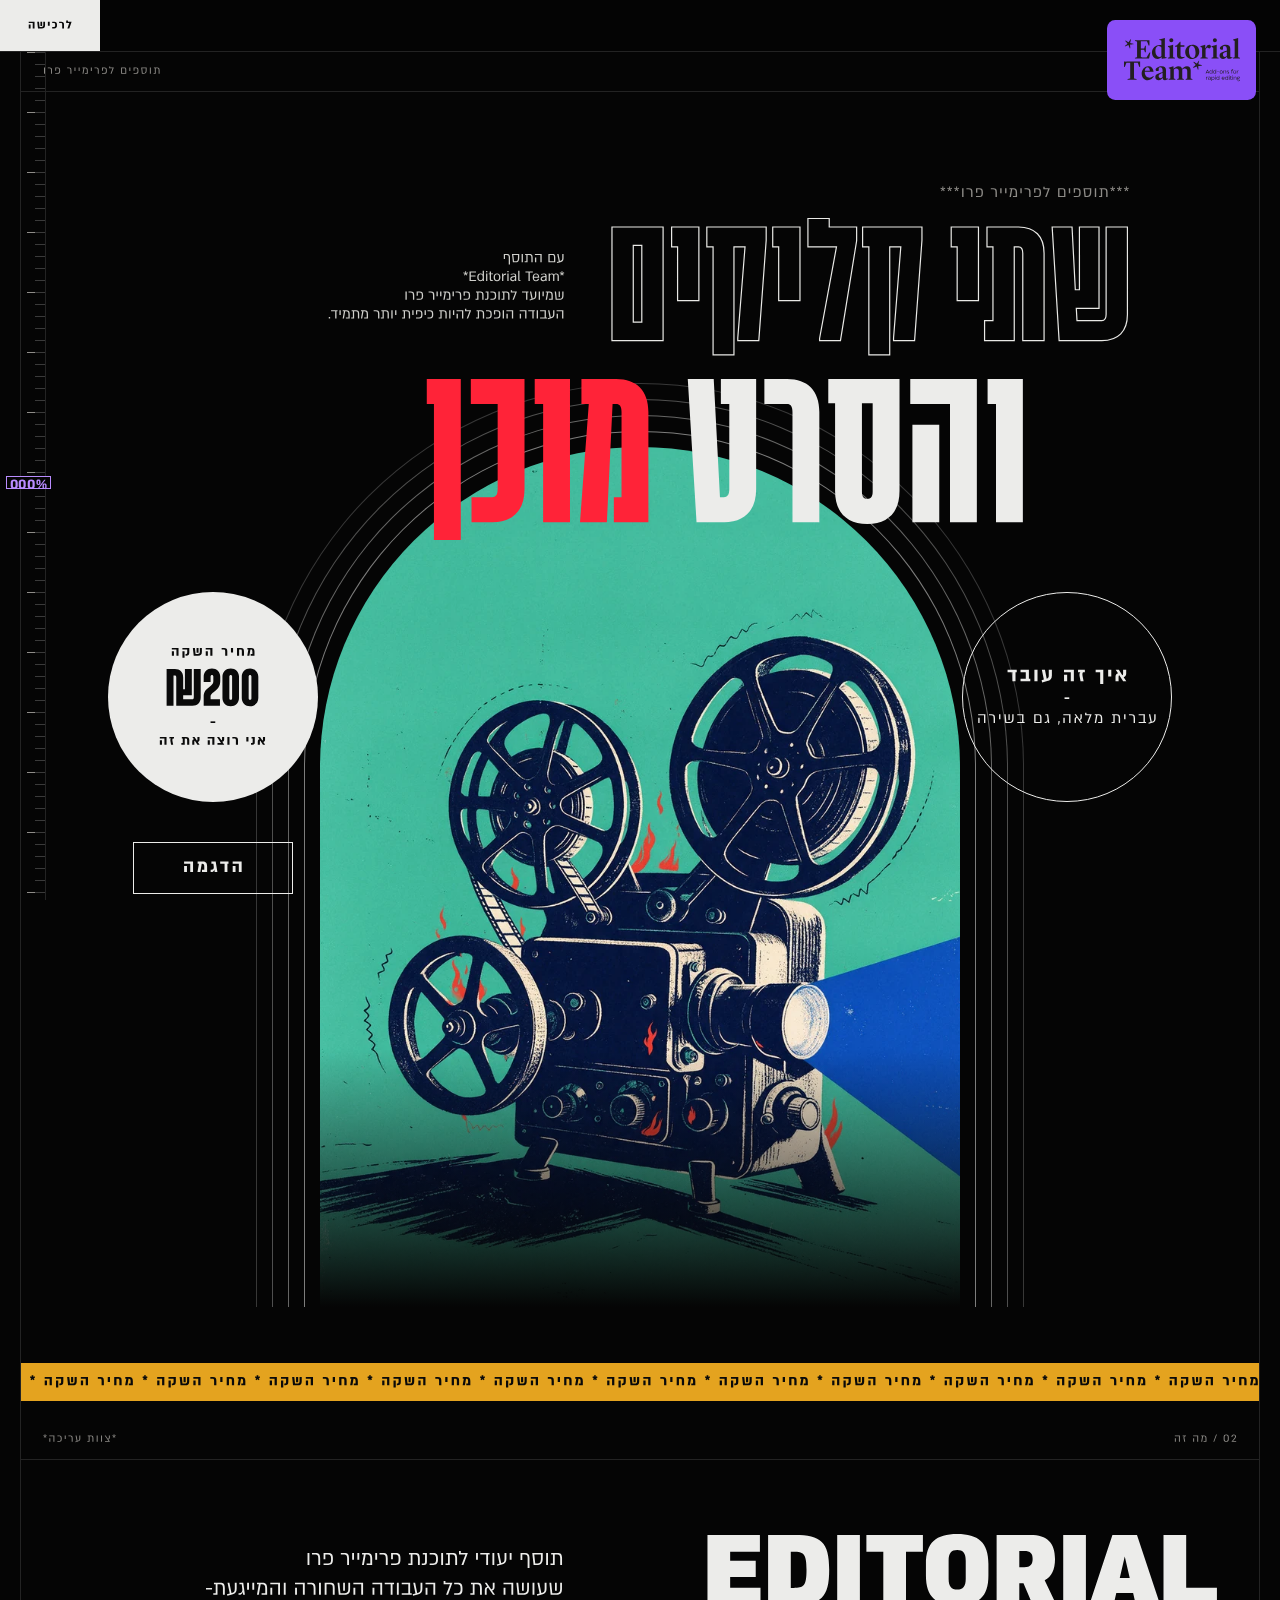
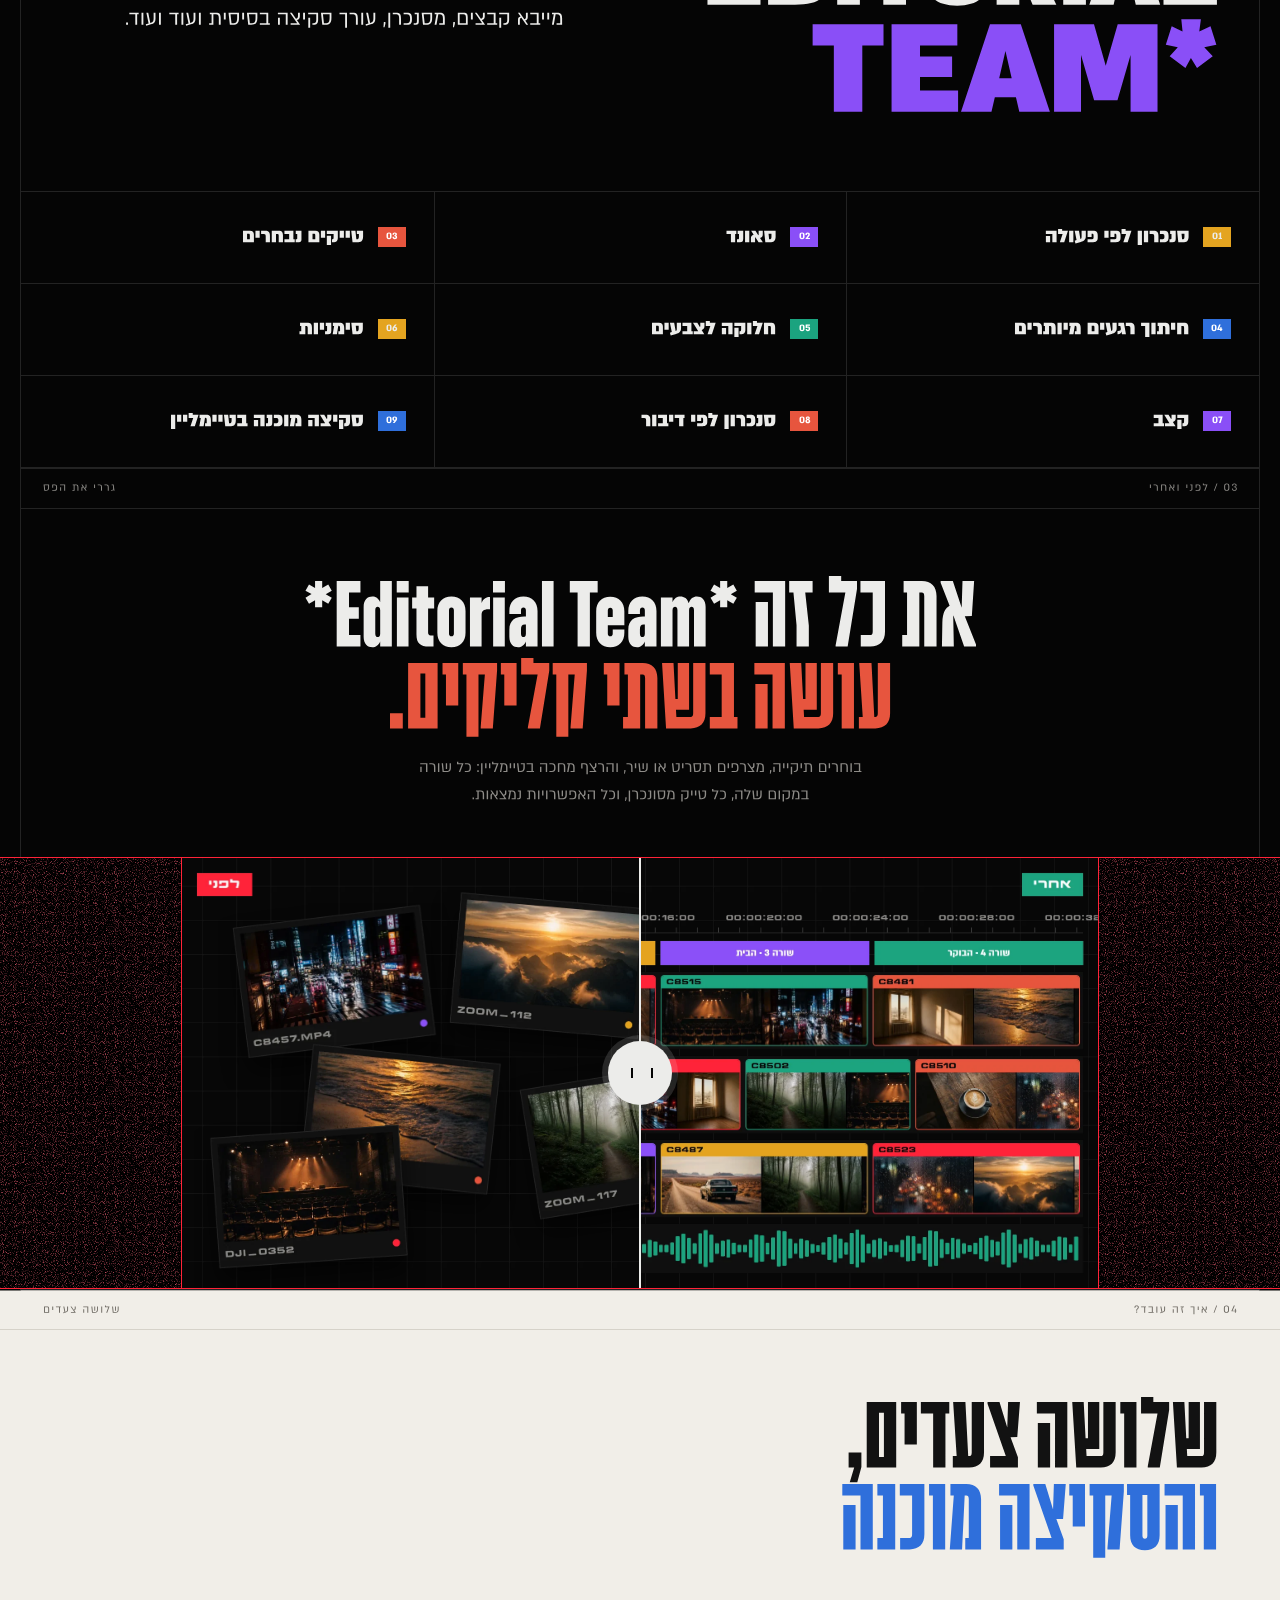
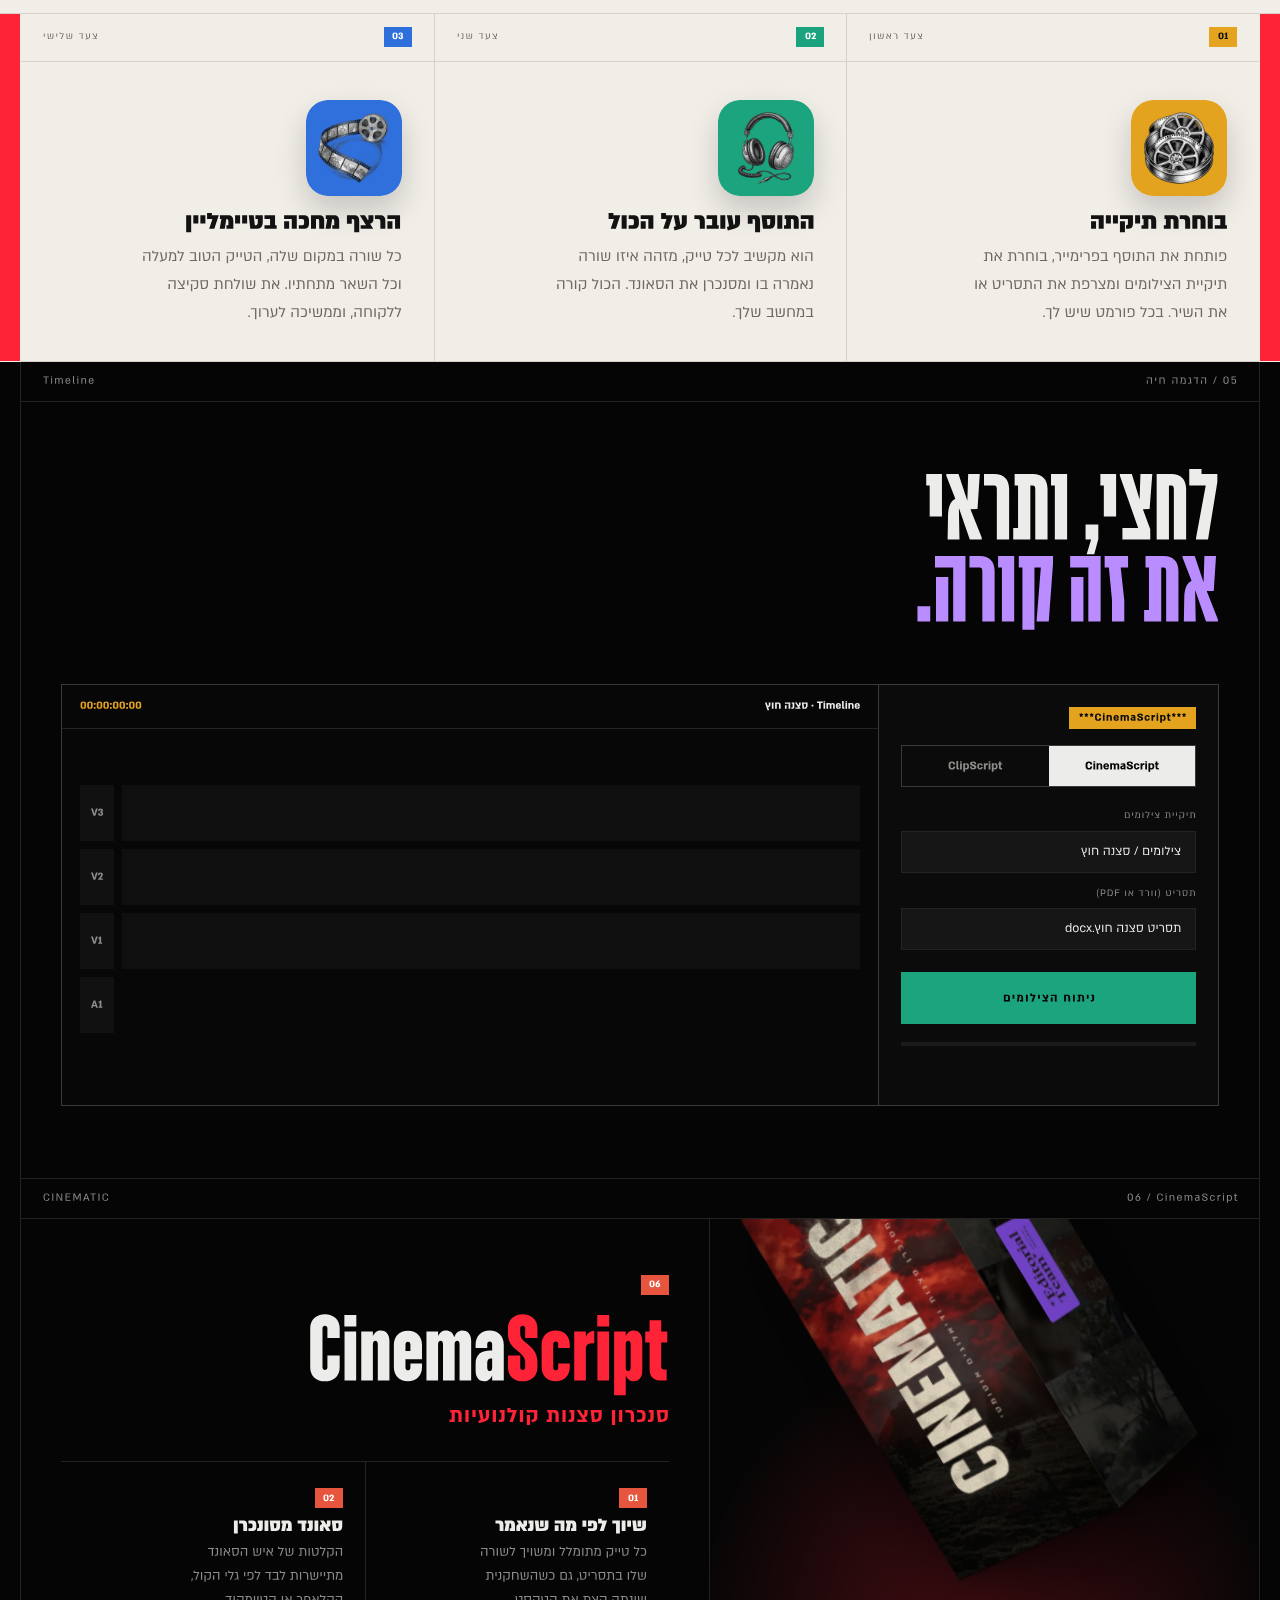
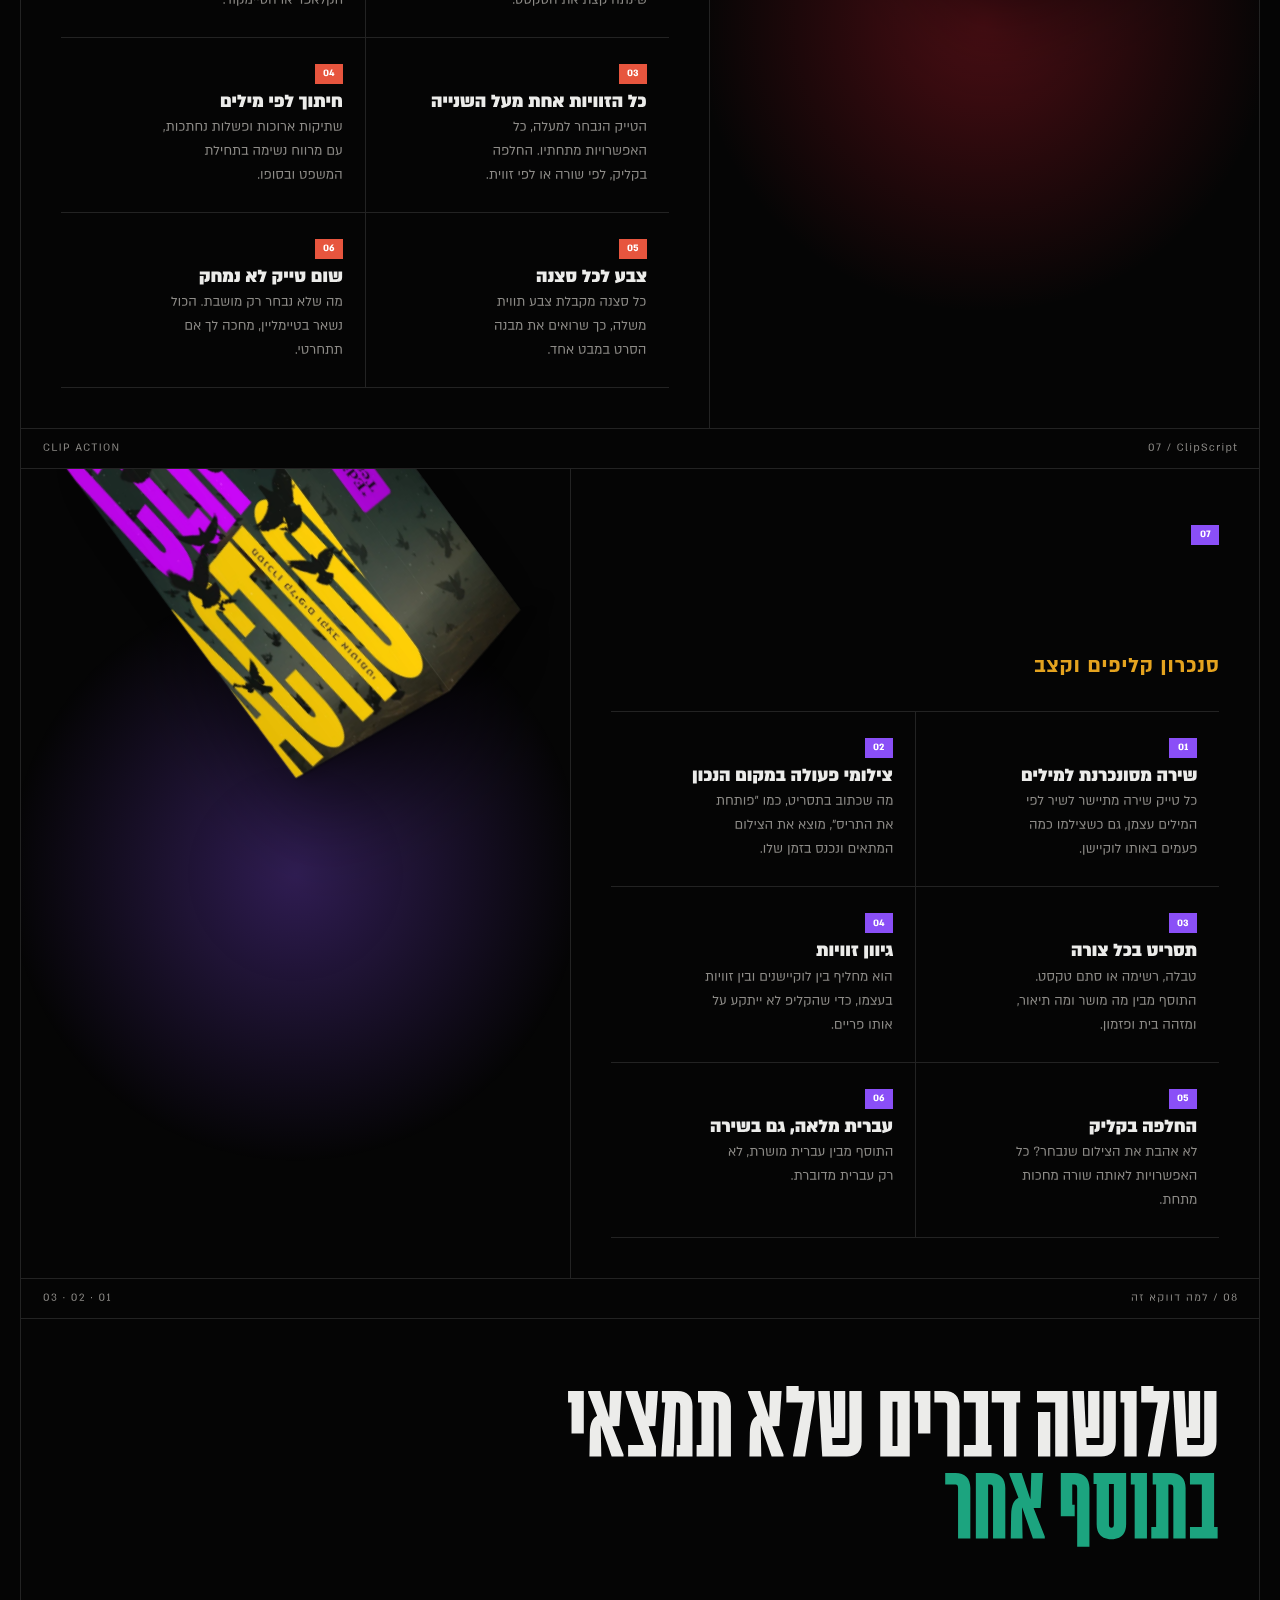
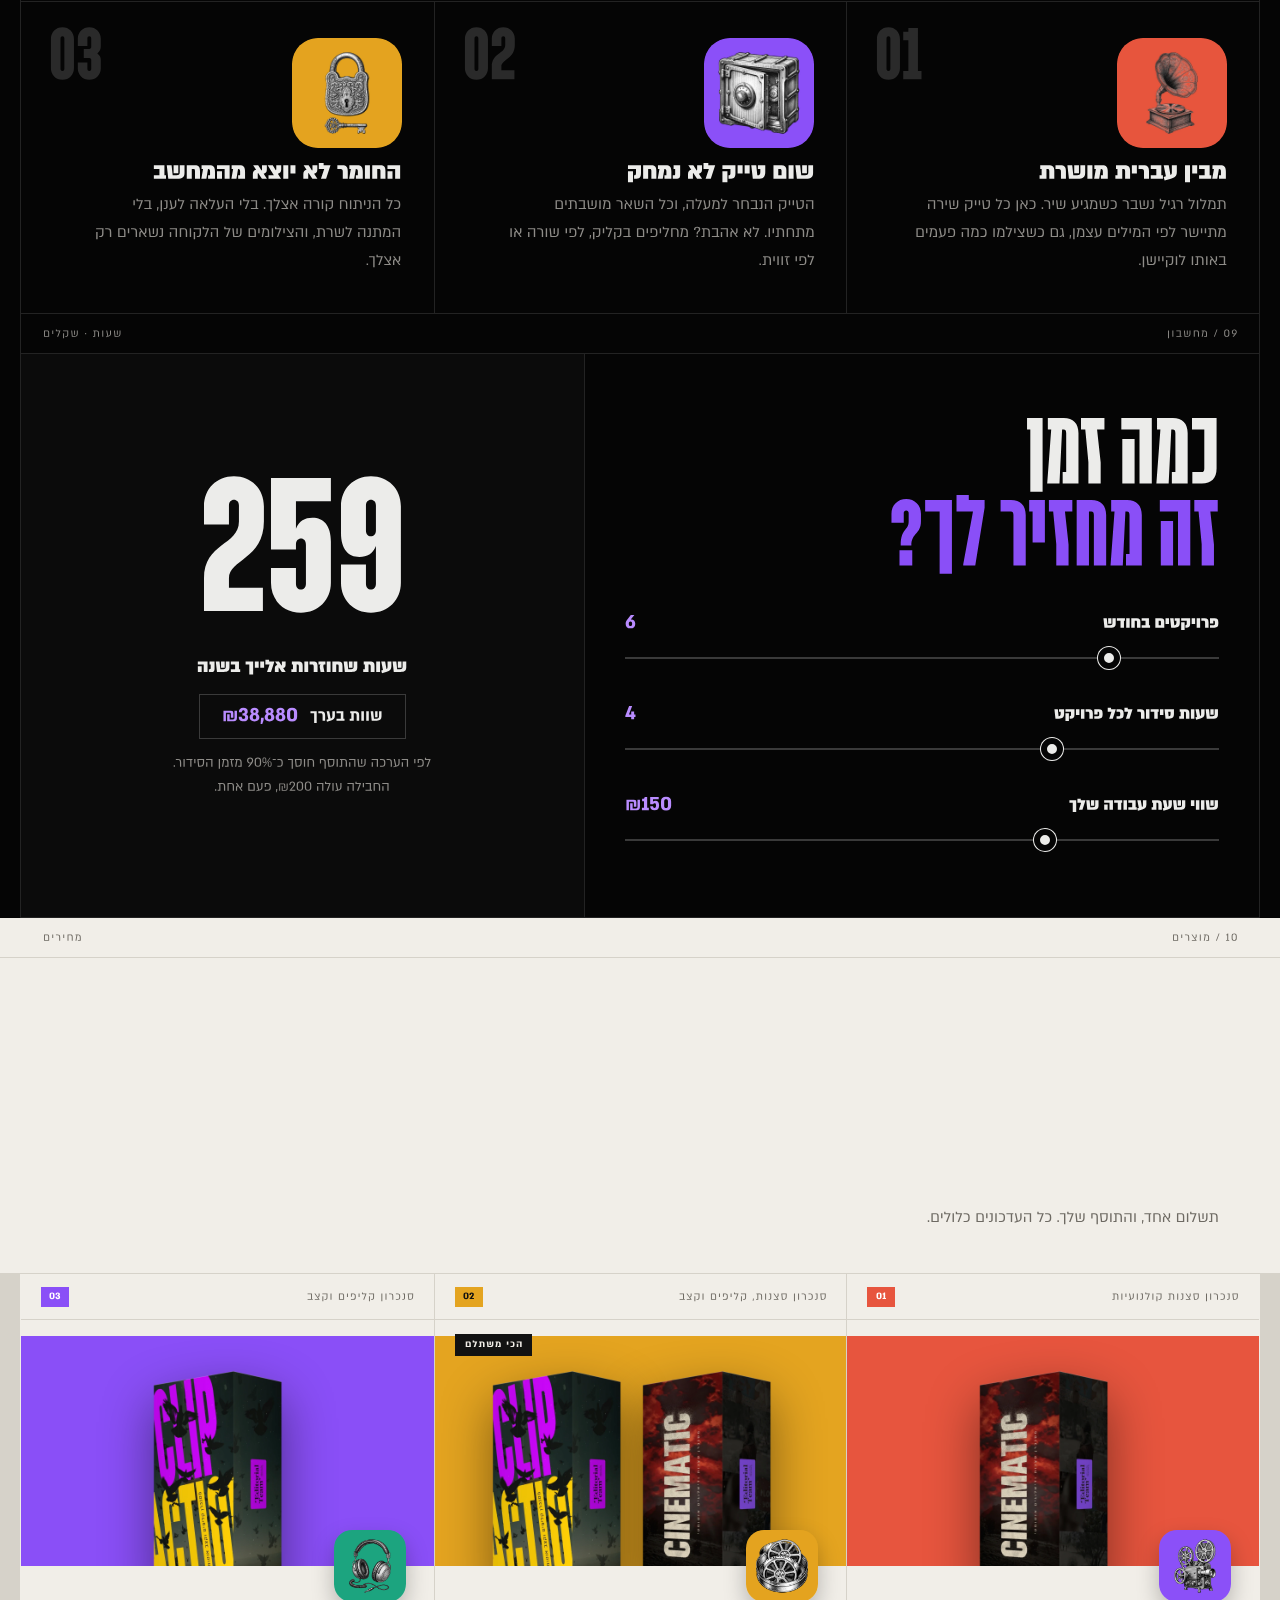
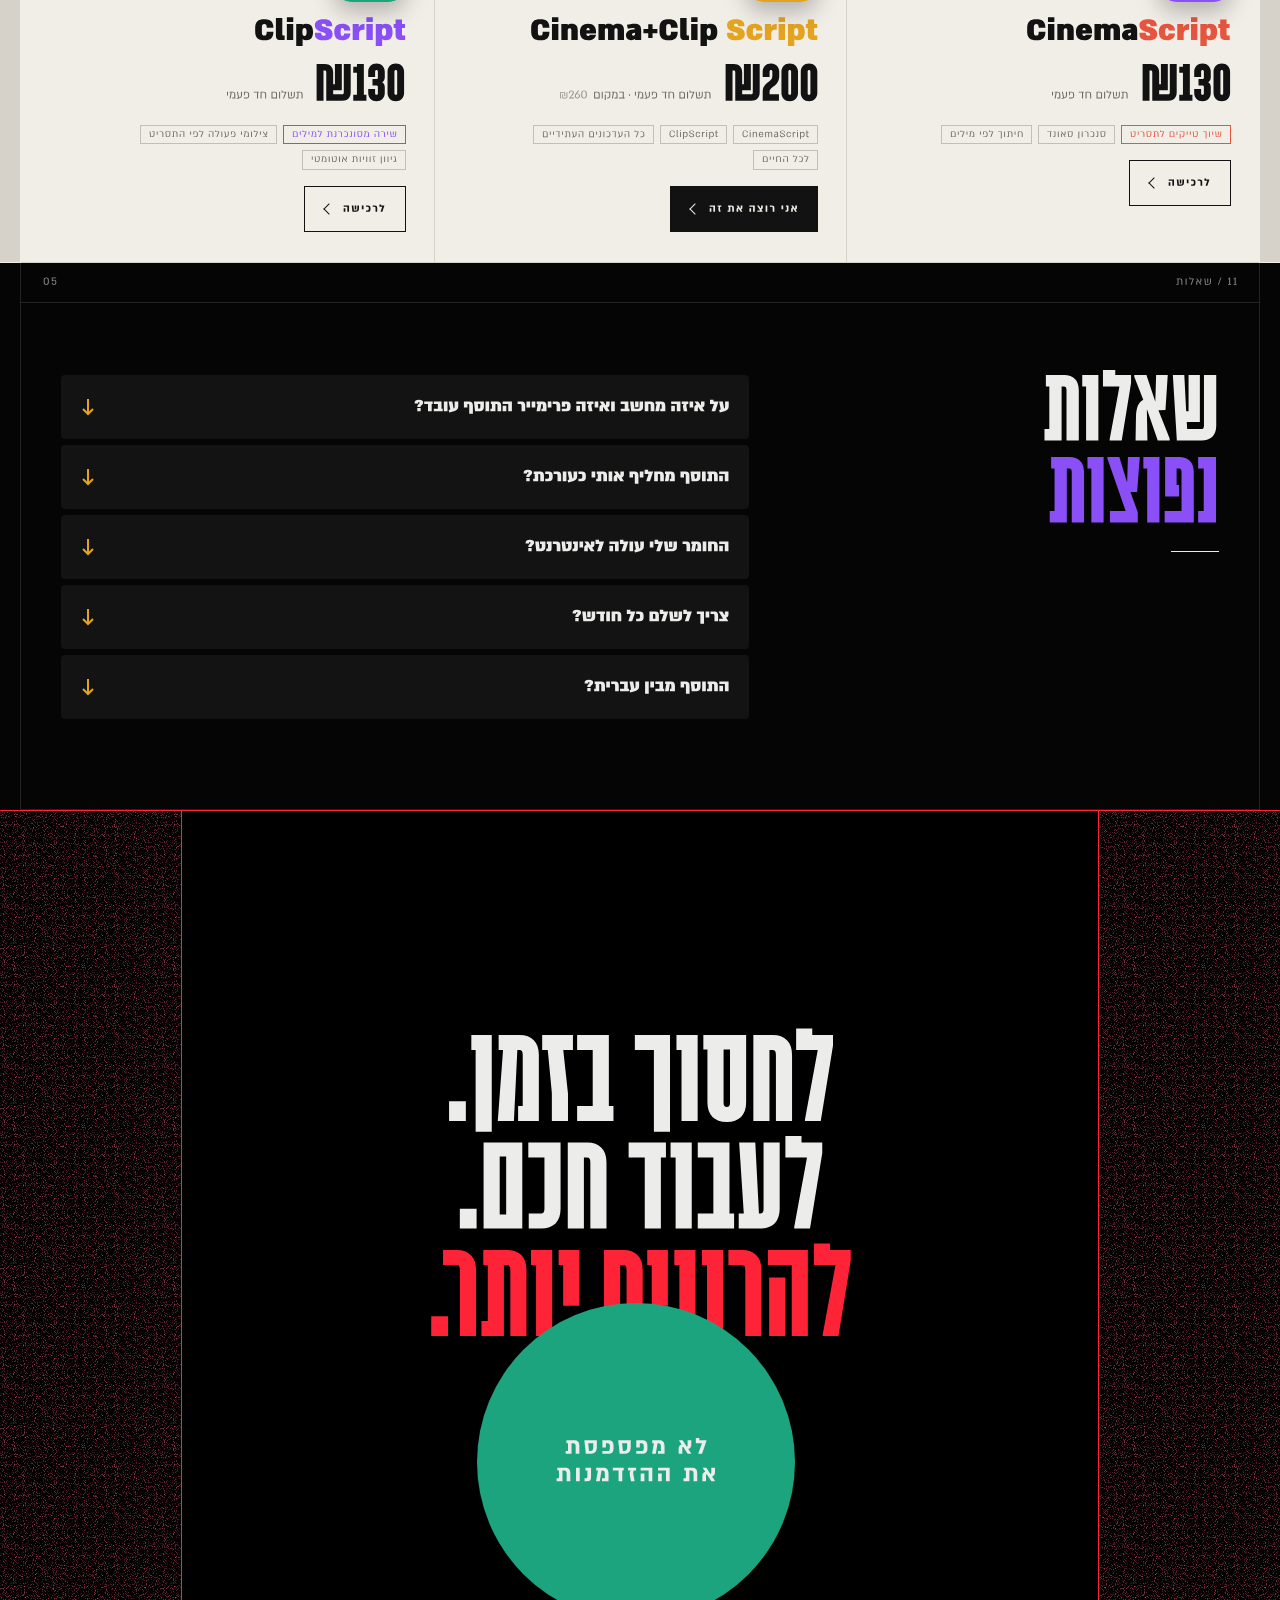
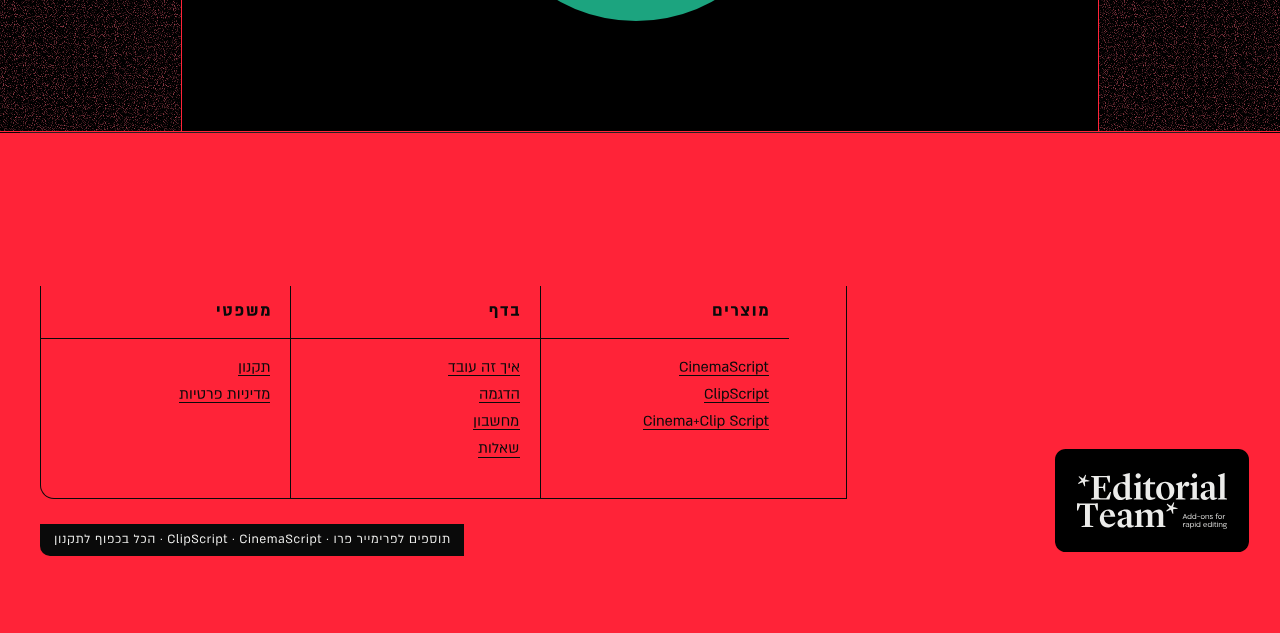
==== commit f8d96216: "FAQ: plugin edits at sketch level, finishing touch stays with you Co-Authored-By: Claude Opus 5.5 <n" ====
--- a/index.html
+++ b/index.html
@@ -301,7 +301,7 @@
       <div class="faq-head"><h2 class="h2 rv"><svg class="tx " role="img" aria-label="שאלות נפוצות" viewBox="0 0 2147 1980" style="width:2.147em;height:1.980em" fill="currentColor"><path transform="translate(0 800)" d="M18 0H227V-660H257C276 -660 287 -648 287 -615V0H437V-616C437 -734 372 -800 257 -800H35V-660H77V-140H18Z M526.0 0H676.0V-800H479.0V-660H526.0Z M814.0 0H961.0L1075.0 -703V-800H882.0V-860H732.0V-660H933.0L814.0 -15Z M1135.0 -291 1130.0 0H1275.0L1268.0 -363C1268.0 -369 1268.0 -374 1270.0 -378L1401.0 0H1546.0V-24L1409.0 -371L1495.0 -373L1523.0 -800H1381.0L1371.0 -477H1370.0L1263.0 -800H1114.0V-780L1224.0 -498C1176.0 -473 1137.0 -419 1135.0 -291Z M1634.0 0H1935.0C2050.0 0 2115.0 -66 2115.0 -184V-800H1965.0V-185C1965.0 -152 1954.0 -140 1935.0 -140H1760.0L1755.0 -227H1915.0V-800H1777.0V-358H1748.0L1725.0 -800H1585.0Z"/><path class="acc" transform="translate(64 1800)" d="M18 0H227V-660H257C276 -660 287 -648 287 -615V0H437V-616C437 -734 372 -800 257 -800H35V-660H77V-140H18Z M526.0 0H676.0V-800H479.0V-660H526.0Z M753.0 0H1093.0V-125L1003.0 -371L1085.0 -373L1118.0 -800H973.0L963.0 -492H962.0L868.0 -800H722.0V-780L945.0 -140H753.0Z M1208.0 0H1358.0V-800H1161.0V-660H1208.0Z M1421.0 0H1777.0V-616C1777.0 -734 1712.0 -800 1597.0 -800H1427.0V-317H1597.0V-457H1567.0V-660H1597.0C1616.0 -660 1627.0 -648 1627.0 -615V-140H1421.0Z M1830.0 0H2048.0V-800H1830.0V-660H1898.0V-140H1830.0Z"/></svg></h2><i class="rule"></i></div>
       <div class="faq-list">
         <details class="qa"><summary><svg class="tx " role="img" aria-label="על איזה מחשב ואיזה פרימייר התוסף עובד?" viewBox="0 0 19226 1000" style="width:16.603em;height:0.864em" fill="currentColor"><path transform="translate(0 750)" d="M557 -534C557 -654 468 -708 298 -708C128 -708 37 -649 37 -516V-470H255V-503C255 -553 270 -566 297 -566C323 -566 337 -553 337 -517C337 -431 205 -430 205 -281V-255H401V-267C401 -382 557 -369 557 -534ZM200 0H405V-197H200Z M621.0 -600V-438H854.0V0H1077.0V-438H1139.0V-600Z M1677.0 -600H1206.0V-438H1454.0V-162H1206.0V0H1748.0V-162H1677.0Z M2041.0 -600H1818.0V0H2041.0Z M2474.0 -315C2474.0 -210 2465.0 -192 2413.0 -175L2335.0 -600H2111.0L2209.0 -114L2110.0 -85L2152.0 70L2433.0 -9C2596.0 -55 2697.0 -126 2697.0 -310V-600H2474.0Z M3042.0 -600V-225H3256.0V-438H3297.0C3350.0 -438 3366.0 -408 3366.0 -345V150H3589.0V-353C3589.0 -521 3518.0 -600 3353.0 -600Z M4260.0 -600H3653.0L3718.0 0H3949.0C4162.0 0 4260.0 -69 4260.0 -308ZM4041.0 -308C4041.0 -182 4016.0 -159 3939.0 -159H3918.0L3888.0 -441H4041.0Z M4579.0 -600H4356.0V0H4579.0Z M4685.0 -600V-438H4748.0V-162H4655.0V0H4963.0V-438H5005.0C5067.0 -438 5089.0 -414 5089.0 -334V0H5312.0V-345C5312.0 -529 5243.0 -600 5048.0 -600Z M5401.0 -600V-438H5743.0V0H5966.0V-600ZM5403.0 0H5626.0V-335H5403.0Z M6778.0 0V-336C6778.0 -520 6717.0 -600 6527.0 -600H6313.0V-438H6462.0C6533.0 -438 6555.0 -404 6555.0 -315V0Z M7080.0 -600H6857.0V-237H7080.0Z M7394.0 -600H7171.0V-237H7394.0Z M7476.0 -600V-438H7543.0L7466.0 0H7691.0L7763.0 -442H7775.0C7841.0 -442 7854.0 -404 7854.0 -313V-162H7767.0V0H8074.0V-320C8074.0 -518 8007.0 -600 7826.0 -600Z M8375.0 -600H8152.0V-237H8375.0Z M8915.0 0V-336C8915.0 -520 8854.0 -600 8664.0 -600H8450.0V-438H8599.0C8670.0 -438 8692.0 -404 8692.0 -315V0Z M9008.0 -600V-273H9221.0V-441H9249.0C9303.0 -441 9323.0 -419 9323.0 -350V-250C9323.0 -183 9303.0 -162 9249.0 -162H9008.0V0H9302.0C9469.0 0 9544.0 -62 9544.0 -244V-356C9544.0 -538 9469.0 -600 9302.0 -600Z M9892.0 -600V-438H10234.0V0H10457.0V-600ZM9894.0 0H10117.0V-335H9894.0Z M10535.0 -600V-438H10668.0L10669.0 -434C10624.0 -412 10593.0 -350 10618.0 -214L10658.0 0H10878.0L10827.0 -263C10805.0 -379 10828.0 -418 10846.0 -438H10936.0V-600Z M11234.0 -600H11011.0V-237H11234.0Z M11781.0 -227C11860.0 -246 11924.0 -297 11924.0 -408V-600H11707.0V-414C11707.0 -389 11702.0 -376 11688.0 -369L11538.0 -600H11314.0L11444.0 -400C11343.0 -382 11301.0 -306 11301.0 -217V0H11519.0V-216C11519.0 -241 11521.0 -254 11534.0 -262L11704.0 0H11928.0Z M12237.0 -600H12014.0V0H12237.0Z M13066.0 -600H12595.0V-438H12843.0V-162H12595.0V0H13137.0V-162H13066.0Z M13748.0 -600V-300C13748.0 -200 13722.0 -159 13599.0 -159H13434.0L13385.0 -600H13170.0L13238.0 0H13627.0C13884.0 0 13961.0 -85 13961.0 -271V-600ZM13685.0 -245V-600H13474.0V-245Z M14061.0 -600V0H14284.0V-438H14359.0C14414.0 -438 14427.0 -412 14427.0 -341V0H14650.0V-351C14650.0 -532 14584.0 -600 14424.0 -600Z M14720.0 -600V-438H14787.0L14710.0 0H14935.0L15007.0 -442H15019.0C15085.0 -442 15098.0 -404 15098.0 -313V-162H15011.0V0H15318.0V-320C15318.0 -518 15251.0 -600 15070.0 -600Z M15675.0 -600V-438H16017.0V0H16240.0V-600ZM15677.0 0H15900.0V-335H15677.0Z M16318.0 -600V-438H16451.0L16452.0 -434C16407.0 -412 16376.0 -350 16401.0 -214L16441.0 0H16661.0L16610.0 -263C16588.0 -379 16611.0 -418 16629.0 -438H16719.0V-600Z M17017.0 -600H16794.0V-237H17017.0Z M17564.0 -227C17643.0 -246 17707.0 -297 17707.0 -408V-600H17490.0V-414C17490.0 -389 17485.0 -376 17471.0 -369L17321.0 -600H17097.0L17227.0 -400C17126.0 -382 17084.0 -306 17084.0 -217V0H17302.0V-216C17302.0 -241 17304.0 -254 17317.0 -262L17487.0 0H17711.0Z M18364.0 0 18560.0 -600H18254.0V-700H18040.0V-438H18279.0L18134.0 0Z M18960.0 -315C18960.0 -210 18951.0 -192 18899.0 -175L18821.0 -600H18597.0L18695.0 -114L18596.0 -85L18638.0 70L18919.0 -9C19082.0 -55 19183.0 -126 19183.0 -310V-600H18960.0Z"/></svg><i class="arr"></i></summary><div class="ans"><svg class="tx " role="img" aria-label="רק על Windows 10 או 11, עם פרימייר פרו 2022 ומעלה. התוסף לא עובד על Mac. כדאי לבדוק לפני הרכישה." viewBox="0 0 23477 2969" style="width:20.274em;height:2.564em" fill="currentColor"><path transform="translate(0 750)" d="M54 0H152V-117H54Z M285.0 -600V-527H681.0V0H775.0V-600ZM289.0 0H383.0V-351H289.0Z M1122.0 0 1344.0 -600H991.0V-700H901.0V-527H1224.0L1024.0 0Z M1802.0 -308C1802.0 -174 1767.0 -123 1648.0 -90L1635.0 -86L1531.0 -600H1437.0L1549.0 -62L1409.0 -22L1427.0 49L1664.0 -17C1830.0 -62 1896.0 -139 1896.0 -306V-600H1802.0Z M2028.0 -600V-527H2119.0L2024.0 0H2119.0L2211.0 -527H2280.0C2399.0 -527 2443.0 -475 2443.0 -315V-73H2258.0V0H2537.0V-317C2537.0 -526 2467.0 -600 2296.0 -600Z M2805.0 -600H2711.0V0H2805.0Z M3592.0 -297C3655.0 -373 3687.0 -446 3687.0 -515C3687.0 -634 3609.0 -706 3472.0 -706C3328.0 -706 3237.0 -621 3249.0 -450H3340.0C3333.0 -555 3372.0 -633 3470.0 -633C3551.0 -633 3593.0 -587 3593.0 -518C3593.0 -466 3572.0 -406 3505.0 -326L3242.0 0H3701.0V-73H3398.0Z M4059.0 -706C3899.0 -706 3810.0 -630 3810.0 -459V-242C3810.0 -71 3899.0 6 4059.0 6C4220.0 6 4307.0 -71 4307.0 -242V-459C4307.0 -630 4220.0 -706 4059.0 -706ZM3906.0 -466C3906.0 -583 3963.0 -633 4059.0 -633C4153.0 -633 4211.0 -583 4211.0 -466V-236C4211.0 -117 4153.0 -66 4059.0 -66C3963.0 -66 3906.0 -117 3906.0 -236Z M4770.0 -297C4833.0 -373 4865.0 -446 4865.0 -515C4865.0 -634 4787.0 -706 4650.0 -706C4506.0 -706 4415.0 -621 4427.0 -450H4518.0C4511.0 -555 4550.0 -633 4648.0 -633C4729.0 -633 4771.0 -587 4771.0 -518C4771.0 -466 4750.0 -406 4683.0 -326L4420.0 0H4879.0V-73H4576.0Z M5318.0 -297C5381.0 -373 5413.0 -446 5413.0 -515C5413.0 -634 5335.0 -706 5198.0 -706C5054.0 -706 4963.0 -621 4975.0 -450H5066.0C5059.0 -555 5098.0 -633 5196.0 -633C5277.0 -633 5319.0 -587 5319.0 -518C5319.0 -466 5298.0 -406 5231.0 -326L4968.0 0H5427.0V-73H5124.0Z M5955.0 -600H5861.0V0H5955.0Z M6497.0 0V-328C6497.0 -537 6432.0 -600 6256.0 -600H6084.0V-527H6236.0C6361.0 -527 6403.0 -483 6403.0 -320V0Z M6669.0 -600V-285H6758.0V-527H6887.0C7006.0 -527 7045.0 -471 7045.0 -336V-264C7045.0 -129 7006.0 -73 6887.0 -73H6669.0V0H6905.0C7073.0 0 7138.0 -72 7138.0 -255V-345C7138.0 -528 7073.0 -600 6905.0 -600Z M7950.0 0V-328C7950.0 -537 7885.0 -600 7709.0 -600H7537.0V-527H7689.0C7814.0 -527 7856.0 -483 7856.0 -320V0Z M8202.0 -600H8108.0V-260H8202.0Z M8465.0 -600H8371.0V-260H8465.0Z M8607.0 -600V-527H8698.0L8603.0 0H8698.0L8790.0 -527H8859.0C8978.0 -527 9022.0 -475 9022.0 -315V-73H8837.0V0H9116.0V-317C9116.0 -526 9046.0 -600 8875.0 -600Z M9365.0 -600H9271.0V-260H9365.0Z M9897.0 0V-328C9897.0 -537 9832.0 -600 9656.0 -600H9484.0V-527H9636.0C9761.0 -527 9803.0 -483 9803.0 -320V0Z M10069.0 -600V-285H10158.0V-527H10287.0C10406.0 -527 10445.0 -471 10445.0 -336V-264C10445.0 -129 10406.0 -73 10287.0 -73H10069.0V0H10305.0C10473.0 0 10538.0 -72 10538.0 -255V-345C10538.0 -528 10473.0 -600 10305.0 -600Z M10998.0 -600V0H11496.0V-377C11496.0 -544 11445.0 -600 11307.0 -600ZM11090.0 -73V-527H11282.0C11372.0 -527 11405.0 -490 11405.0 -362V-73Z M12002.0 -308C12002.0 -174 11967.0 -123 11848.0 -90L11835.0 -86L11731.0 -600H11637.0L11749.0 -62L11609.0 -22L11627.0 49L11864.0 -17C12030.0 -62 12096.0 -139 12096.0 -306V-600H12002.0Z M12508.0 122H12560.0L12606.0 -51V-133H12527.0Z M13007.0 0V-73H12916.0V-700H12839.0C12836.0 -662 12829.0 -637 12814.0 -621C12796.0 -604 12767.0 -600 12720.0 -600V-527H12820.0V-73H12712.0V0Z M13401.0 0V-73H13310.0V-700H13233.0C13230.0 -662 13223.0 -637 13208.0 -621C13190.0 -604 13161.0 -600 13114.0 -600V-527H13214.0V-73H13106.0V0Z M13918.0 -600H13824.0V0H13918.0Z M14444.0 -214C14518.0 -229 14574.0 -276 14574.0 -380V-600H14481.0V-384C14481.0 -316 14455.0 -285 14401.0 -276L14174.0 -600H14078.0L14211.0 -409C14126.0 -395 14082.0 -331 14082.0 -240V0H14175.0V-241C14175.0 -304 14199.0 -341 14252.0 -351L14497.0 0H14594.0Z M15654.0 -119 15485.0 -700H15398.0L15228.0 -119L15068.0 -700H14966.0L15172.0 0H15278.0L15441.0 -556L15604.0 0H15709.0L15917.0 -700H15815.0Z M16093.0 -634V-730H16001.0V-634ZM16093.0 0V-550H16001.0V0Z M16504.0 -555C16427.0 -555 16372.0 -529 16339.0 -481V-550H16247.0L16248.0 0H16339.0V-322C16339.0 -426 16384.0 -487 16481.0 -487C16568.0 -487 16614.0 -429 16614.0 -330V0H16706.0V-330C16706.0 -473 16641.0 -555 16504.0 -555Z M17214.0 -468C17182.0 -524 17124.0 -554 17045.0 -554C16897.0 -554 16821.0 -454 16821.0 -275C16821.0 -96 16897.0 4 17045.0 4C17125.0 4 17182.0 -27 17214.0 -83V0H17306.0V-750H17214.0ZM17065.0 -60C16965.0 -60 16913.0 -136 16913.0 -275C16913.0 -414 16965.0 -490 17065.0 -490C17166.0 -490 17218.0 -414 17218.0 -275C17218.0 -136 17166.0 -60 17065.0 -60Z M17670.0 7C17833.0 7 17915.0 -88 17915.0 -275C17915.0 -461 17833.0 -556 17670.0 -556C17507.0 -556 17426.0 -461 17426.0 -275C17426.0 -88 17507.0 7 17670.0 7ZM17670.0 -59C17567.0 -59 17517.0 -130 17517.0 -275C17517.0 -420 17567.0 -491 17670.0 -491C17773.0 -491 17823.0 -420 17823.0 -275C17823.0 -130 17773.0 -59 17670.0 -59Z M18536.0 -105 18401.0 -550H18316.0L18181.0 -105L18062.0 -550H17964.0L18132.0 0H18225.0L18359.0 -435L18492.0 0H18585.0L18753.0 -550H18654.0Z M19034.0 7C19184.0 7 19250.0 -51 19250.0 -139C19250.0 -227 19200.0 -272 19072.0 -309C18955.0 -343 18909.0 -370 18909.0 -415C18909.0 -458 18944.0 -492 19035.0 -492C19130.0 -492 19166.0 -445 19162.0 -384H19244.0C19250.0 -482 19188.0 -556 19039.0 -556C18886.0 -556 18822.0 -495 18822.0 -413C18822.0 -334 18879.0 -285 19008.0 -247C19131.0 -211 19163.0 -185 19163.0 -137C19163.0 -88 19122.0 -59 19032.0 -59C18935.0 -59 18888.0 -98 18897.0 -186H18815.0C18804.0 -46 18879.0 7 19034.0 7Z M19928.0 0V-73H19837.0V-700H19760.0C19757.0 -662 19750.0 -637 19735.0 -621C19717.0 -604 19688.0 -600 19641.0 -600V-527H19741.0V-73H19633.0V0Z M20275.0 -706C20115.0 -706 20026.0 -630 20026.0 -459V-242C20026.0 -71 20115.0 6 20275.0 6C20436.0 6 20523.0 -71 20523.0 -242V-459C20523.0 -630 20436.0 -706 20275.0 -706ZM20122.0 -466C20122.0 -583 20179.0 -633 20275.0 -633C20369.0 -633 20427.0 -583 20427.0 -466V-236C20427.0 -117 20369.0 -66 20275.0 -66C20179.0 -66 20122.0 -117 20122.0 -236Z M21138.0 0 21360.0 -600H21007.0V-700H20917.0V-527H21240.0L21040.0 0Z M21818.0 -308C21818.0 -174 21783.0 -123 21664.0 -90L21651.0 -86L21547.0 -600H21453.0L21565.0 -62L21425.0 -22L21443.0 49L21680.0 -17C21846.0 -62 21912.0 -139 21912.0 -306V-600H21818.0Z M22366.0 -600V-527H22774.0V-250C22774.0 -110 22727.0 -73 22629.0 -73H22580.0V0H22643.0C22799.0 0 22867.0 -66 22867.0 -251V-600ZM22372.0 150H22466.0V-351H22372.0Z M23395.0 0V-328C23395.0 -537 23330.0 -600 23154.0 -600H22982.0V-527H23134.0C23259.0 -527 23301.0 -483 23301.0 -320V0Z"/><path transform="translate(1857 2719)" d="M54 0H152V-117H54Z M285.0 -600V-527H681.0V0H775.0V-600ZM289.0 0H383.0V-351H289.0Z M1476.0 -600V-313C1476.0 -118 1410.0 -73 1259.0 -73H1079.0L1025.0 -600H934.0L996.0 0H1275.0C1473.0 0 1566.0 -68 1566.0 -304V-600ZM1304.0 -204V-600H1216.0V-204Z M1831.0 -600H1737.0V-260H1831.0Z M1946.0 -600V-527H2105.0C2232.0 -527 2270.0 -467 2270.0 -327V-273C2270.0 -133 2232.0 -73 2105.0 -73H1946.0V0H2126.0C2302.0 0 2364.0 -76 2364.0 -268V-332C2364.0 -524 2302.0 -600 2126.0 -600Z M2871.0 0V-328C2871.0 -537 2806.0 -600 2630.0 -600H2458.0V-527H2610.0C2735.0 -527 2777.0 -483 2777.0 -320V0Z M3033.0 -600V-527H3429.0V0H3523.0V-600ZM3037.0 0H3131.0V-351H3037.0Z M4093.0 -600H3999.0V-260H4093.0Z M4299.0 0C4409.0 0 4446.0 -42 4446.0 -164V-600H4238.0V-527H4352.0V-175C4352.0 -101 4330.0 -73 4265.0 -73H4189.0V0Z M4619.0 -600V-285H4708.0V-527H4837.0C4956.0 -527 4995.0 -471 4995.0 -336V-264C4995.0 -129 4956.0 -73 4837.0 -73H4619.0V0H4855.0C5023.0 0 5088.0 -72 5088.0 -255V-345C5088.0 -528 5023.0 -600 4855.0 -600Z M5400.0 0 5622.0 -600H5269.0V-700H5179.0V-527H5502.0L5302.0 0Z M6028.0 -600V-527H6436.0V-250C6436.0 -110 6389.0 -73 6291.0 -73H6242.0V0H6305.0C6461.0 0 6529.0 -66 6529.0 -251V-600ZM6034.0 150H6128.0V-351H6034.0Z M6799.0 -600H6705.0V0H6799.0Z M6928.0 -600V-527H7227.0V0H7321.0V-527H7397.0V-600Z M7919.0 -600H7496.0V-527H7825.0V-73H7496.0V0H8000.0V-73H7919.0Z M8269.0 0 8491.0 -600H8138.0V-700H8048.0V-527H8371.0L8171.0 0Z M8999.0 -600H8905.0V-260H8999.0Z M9507.0 -214C9581.0 -229 9637.0 -276 9637.0 -380V-600H9544.0V-384C9544.0 -316 9518.0 -285 9464.0 -276L9237.0 -600H9141.0L9274.0 -409C9189.0 -395 9145.0 -331 9145.0 -240V0H9238.0V-241C9238.0 -304 9262.0 -341 9315.0 -351L9560.0 0H9657.0Z M9750.0 -600V-527H10049.0V0H10143.0V-527H10219.0V-600Z M10318.0 -600V-527H10477.0C10604.0 -527 10642.0 -467 10642.0 -327V-273C10642.0 -133 10604.0 -73 10477.0 -73H10318.0V0H10498.0C10674.0 0 10736.0 -76 10736.0 -268V-332C10736.0 -524 10674.0 -600 10498.0 -600Z M11541.0 -237 11316.0 -700H11187.0V0H11278.0V-583L11501.0 -132H11580.0L11803.0 -583V0H11894.0V-700H11765.0Z M12262.0 -554C12194.0 -554 12112.0 -537 12040.0 -513L12056.0 -453C12121.0 -473 12187.0 -488 12243.0 -488C12325.0 -489 12358.0 -456 12359.0 -362C12109.0 -355 12011.0 -276 12011.0 -157C12011.0 -59 12077.0 4 12185.0 4C12260.0 4 12324.0 -25 12359.0 -86V0H12448.0V-360C12448.0 -506 12393.0 -554 12262.0 -554ZM12215.0 -66C12137.0 -66 12101.0 -108 12101.0 -166C12101.0 -234 12155.0 -293 12359.0 -302V-219C12359.0 -106 12285.0 -67 12215.0 -66Z M12799.0 7C12940.0 7 13021.0 -67 13032.0 -192H12941.0C12931.0 -110 12883.0 -61 12799.0 -61C12702.0 -61 12654.0 -129 12654.0 -275C12654.0 -421 12702.0 -489 12799.0 -489C12883.0 -489 12931.0 -440 12941.0 -359H13032.0C13020.0 -483 12939.0 -556 12799.0 -556C12643.0 -556 12563.0 -461 12563.0 -275C12563.0 -88 12643.0 7 12799.0 7Z M13108.0 0H13206.0V-117H13108.0Z M13807.0 0 14029.0 -600H13676.0V-700H13586.0V-527H13909.0L13709.0 0Z M14487.0 -308C14487.0 -174 14452.0 -123 14333.0 -90L14320.0 -86L14216.0 -600H14122.0L14234.0 -62L14094.0 -22L14112.0 49L14349.0 -17C14515.0 -62 14581.0 -139 14581.0 -306V-600H14487.0Z M14992.0 -600V-527H15291.0V0H15385.0V-527H15461.0V-600Z M15983.0 -600H15560.0V-527H15889.0V-73H15560.0V0H16064.0V-73H15983.0Z M16282.0 -600H16188.0V0H16282.0Z M16798.0 -308C16798.0 -174 16763.0 -123 16644.0 -90L16631.0 -86L16527.0 -600H16433.0L16545.0 -62L16405.0 -22L16423.0 49L16660.0 -17C16826.0 -62 16892.0 -139 16892.0 -306V-600H16798.0Z M17700.0 -214C17774.0 -229 17830.0 -276 17830.0 -380V-600H17737.0V-384C17737.0 -316 17711.0 -285 17657.0 -276L17430.0 -600H17334.0L17467.0 -409C17382.0 -395 17338.0 -331 17338.0 -240V0H17431.0V-241C17431.0 -304 17455.0 -341 17508.0 -351L17753.0 0H17850.0Z M18161.0 0 18383.0 -600H18030.0V-700H17940.0V-527H18263.0L18063.0 0Z M18783.0 -600V-244H18872.0V-527H18992.0C19099.0 -527 19140.0 -477 19140.0 -356V150H19234.0V-360C19234.0 -525 19169.0 -600 19011.0 -600Z M19901.0 -600H19374.0L19441.0 0H19592.0C19810.0 0 19901.0 -88 19901.0 -341ZM19809.0 -341C19809.0 -142 19759.0 -73 19592.0 -73H19524.0L19474.0 -527H19809.0Z M20167.0 -600H20073.0V0H20167.0Z M20326.0 -600V-527H20415.0V-73H20292.0V0H20505.0V-527H20628.0C20731.0 -527 20779.0 -483 20779.0 -336V0H20873.0V-344C20873.0 -537 20802.0 -600 20648.0 -600Z M21035.0 -600V-527H21431.0V0H21525.0V-600ZM21039.0 0H21133.0V-351H21039.0Z"/></svg></div></details>
-        <details class="qa"><summary><svg class="tx " role="img" aria-label="התוסף מחליף אותי כעורכת?" viewBox="0 0 12574 1000" style="width:10.858em;height:0.864em" fill="currentColor"><path transform="translate(0 750)" d="M557 -534C557 -654 468 -708 298 -708C128 -708 37 -649 37 -516V-470H255V-503C255 -553 270 -566 297 -566C323 -566 337 -553 337 -517C337 -431 205 -430 205 -281V-255H401V-267C401 -382 557 -369 557 -534ZM200 0H405V-197H200Z M650.0 -600V-438H713.0V-162H620.0V0H928.0V-438H970.0C1032.0 -438 1054.0 -414 1054.0 -334V0H1277.0V-345C1277.0 -529 1208.0 -600 1013.0 -600Z M1355.0 -600V-438H1496.0C1572.0 -438 1591.0 -402 1591.0 -325V-275C1591.0 -198 1572.0 -162 1496.0 -162H1355.0V0H1563.0C1739.0 0 1811.0 -67 1811.0 -260V-340C1811.0 -533 1739.0 -600 1563.0 -600Z M2327.0 0V-336C2327.0 -520 2266.0 -600 2076.0 -600H1862.0V-438H2011.0C2082.0 -438 2104.0 -404 2104.0 -315V0Z M2646.0 -600H2423.0V0H2646.0Z M3079.0 -315C3079.0 -210 3070.0 -192 3018.0 -175L2940.0 -600H2716.0L2814.0 -114L2715.0 -85L2757.0 70L3038.0 -9C3201.0 -55 3302.0 -126 3302.0 -310V-600H3079.0Z M3377.0 -600V-438H3518.0C3594.0 -438 3613.0 -402 3613.0 -325V-275C3613.0 -198 3594.0 -162 3518.0 -162H3377.0V0H3585.0C3761.0 0 3833.0 -67 3833.0 -260V-340C3833.0 -533 3761.0 -600 3585.0 -600Z M4404.0 -600H4181.0V-237H4404.0Z M4494.0 -600V-438H4557.0V-162H4464.0V0H4772.0V-438H4814.0C4876.0 -438 4898.0 -414 4898.0 -334V0H5121.0V-345C5121.0 -529 5052.0 -600 4857.0 -600Z M5440.0 -600H5217.0V0H5440.0Z M6007.0 -227C6086.0 -246 6150.0 -297 6150.0 -408V-600H5933.0V-414C5933.0 -389 5928.0 -376 5914.0 -369L5764.0 -600H5540.0L5670.0 -400C5569.0 -382 5527.0 -306 5527.0 -217V0H5745.0V-216C5745.0 -241 5747.0 -254 5760.0 -262L5930.0 0H6154.0Z M6490.0 -600V-225H6704.0V-438H6745.0C6798.0 -438 6814.0 -408 6814.0 -345V150H7037.0V-353C7037.0 -521 6966.0 -600 6801.0 -600Z M7339.0 -600H7116.0V-237H7339.0Z M7738.0 0 7934.0 -600H7628.0V-700H7414.0V-438H7653.0L7508.0 0Z M7996.0 -600V0H8219.0V-438H8294.0C8349.0 -438 8362.0 -412 8362.0 -341V0H8585.0V-351C8585.0 -532 8519.0 -600 8359.0 -600Z M8655.0 -600V-438H8722.0L8645.0 0H8870.0L8942.0 -442H8954.0C9020.0 -442 9033.0 -404 9033.0 -313V-162H8946.0V0H9253.0V-320C9253.0 -518 9186.0 -600 9005.0 -600Z M9598.0 -600V-225H9812.0V-438H9853.0C9906.0 -438 9922.0 -408 9922.0 -345V150H10145.0V-353C10145.0 -521 10074.0 -600 9909.0 -600Z M10816.0 -600H10209.0L10274.0 0H10505.0C10718.0 0 10816.0 -69 10816.0 -308ZM10597.0 -308C10597.0 -182 10572.0 -159 10495.0 -159H10474.0L10444.0 -441H10597.0Z M11135.0 -600H10912.0V0H11135.0Z M11241.0 -600V-438H11304.0V-162H11211.0V0H11519.0V-438H11561.0C11623.0 -438 11645.0 -414 11645.0 -334V0H11868.0V-345C11868.0 -529 11799.0 -600 11604.0 -600Z M11957.0 -600V-438H12299.0V0H12522.0V-600ZM11959.0 0H12182.0V-335H11959.0Z"/></svg><i class="arr"></i></summary><div class="ans"><svg class="tx " role="img" aria-label="לא. הוא עושה את העבודה הטכנית: מייבא, מסנכרן ומניח סקיצה בטיימליין. כל ההחלטות של העריכה נשארות שלך." viewBox="0 0 30875 2969" style="width:26.662em;height:2.564em" fill="currentColor"><path transform="translate(0 750)" d="M54 0H152V-117H54Z M300.0 -600V150H394.0V-600Z M668.0 -600H574.0V-260H668.0Z M931.0 -600H837.0V-260H931.0Z M1268.0 0 1490.0 -600H1137.0V-700H1047.0V-527H1370.0L1170.0 0Z M1587.0 -600V-527H1678.0L1583.0 0H1678.0L1770.0 -527H1839.0C1958.0 -527 2002.0 -475 2002.0 -315V-73H1817.0V0H2096.0V-317C2096.0 -526 2026.0 -600 1855.0 -600Z M2345.0 -600H2251.0V-260H2345.0Z M2608.0 -600H2514.0V-260H2608.0Z M3276.0 -600H3007.0V-527H3183.0V-330C3183.0 -141 3129.0 -73 2964.0 -73H2900.0L2841.0 -600H2748.0L2816.0 0H2964.0C3181.0 0 3276.0 -87 3276.0 -330Z M3825.0 -600H3402.0V-527H3731.0V-73H3402.0V0H3906.0V-73H3825.0Z M4311.0 -600V-527H4707.0V0H4801.0V-600ZM4315.0 0H4409.0V-351H4315.0Z M5429.0 0 5266.0 -234C5343.0 -249 5416.0 -292 5416.0 -410V-600H5322.0V-420C5322.0 -337 5277.0 -310 5221.0 -299L5012.0 -600H4915.0L5284.0 -73H4952.0V0Z M5674.0 -600H5580.0V-260H5674.0Z M5835.0 -600V-527H6243.0V-250C6243.0 -110 6196.0 -73 6098.0 -73H6049.0V0H6112.0C6268.0 0 6336.0 -66 6336.0 -251V-600ZM5841.0 150H5935.0V-351H5841.0Z M7006.0 -600H6479.0L6546.0 0H6697.0C6915.0 0 7006.0 -88 7006.0 -341ZM6914.0 -341C6914.0 -142 6864.0 -73 6697.0 -73H6629.0L6579.0 -527H6914.0Z M7474.0 -600V0H7568.0V-527H7735.0C7843.0 -527 7883.0 -491 7883.0 -343V0H7977.0V-344C7977.0 -544 7914.0 -600 7760.0 -600Z M8229.0 -600H8135.0V-260H8229.0Z M8435.0 0C8545.0 0 8582.0 -42 8582.0 -164V-600H8374.0V-527H8488.0V-175C8488.0 -101 8466.0 -73 8401.0 -73H8325.0V0Z M8723.0 -600V-527H8814.0L8719.0 0H8814.0L8906.0 -527H8975.0C9094.0 -527 9138.0 -475 9138.0 -315V-73H8953.0V0H9232.0V-317C9232.0 -526 9162.0 -600 8991.0 -600Z M9500.0 -600H9406.0V0H9500.0Z M9986.0 -600V150H10080.0V-600Z M10622.0 0V-328C10622.0 -537 10557.0 -600 10381.0 -600H10209.0V-527H10361.0C10486.0 -527 10528.0 -483 10528.0 -320V0Z M10755.0 -600V-527H10914.0C11041.0 -527 11079.0 -467 11079.0 -327V-273C11079.0 -133 11041.0 -73 10914.0 -73H10755.0V0H10935.0C11111.0 0 11173.0 -76 11173.0 -268V-332C11173.0 -524 11111.0 -600 10935.0 -600Z M11372.0 0C11482.0 0 11519.0 -42 11519.0 -164V-600H11311.0V-527H11425.0V-175C11425.0 -101 11403.0 -73 11338.0 -73H11262.0V0Z M12191.0 -600H11664.0L11731.0 0H11882.0C12100.0 0 12191.0 -88 12191.0 -341ZM12099.0 -341C12099.0 -142 12049.0 -73 11882.0 -73H11814.0L11764.0 -527H12099.0Z M12319.0 -600V-527H12410.0L12315.0 0H12410.0L12502.0 -527H12571.0C12690.0 -527 12734.0 -475 12734.0 -315V-73H12549.0V0H12828.0V-317C12828.0 -526 12758.0 -600 12587.0 -600Z M13238.0 122H13290.0L13336.0 -51V-133H13257.0Z M13830.0 -214C13904.0 -229 13960.0 -276 13960.0 -380V-600H13867.0V-384C13867.0 -316 13841.0 -285 13787.0 -276L13560.0 -600H13464.0L13597.0 -409C13512.0 -395 13468.0 -331 13468.0 -240V0H13561.0V-241C13561.0 -304 13585.0 -341 13638.0 -351L13883.0 0H13980.0Z M14507.0 -600H14084.0V-527H14413.0V-73H14084.0V0H14588.0V-73H14507.0Z M14775.0 -600H14681.0V-260H14775.0Z M15038.0 -600H14944.0V-260H15038.0Z M15180.0 -600V-527H15271.0L15176.0 0H15271.0L15363.0 -527H15432.0C15551.0 -527 15595.0 -475 15595.0 -315V-73H15410.0V0H15689.0V-317C15689.0 -526 15619.0 -600 15448.0 -600Z M16131.0 -433H16229.0V-550H16131.0ZM16131.0 0H16229.0V-117H16131.0Z M16360.0 -600V-527H16449.0V-73H16326.0V0H16539.0V-527H16662.0C16765.0 -527 16813.0 -483 16813.0 -336V0H16907.0V-344C16907.0 -537 16836.0 -600 16682.0 -600Z M17159.0 -600H17065.0V-260H17159.0Z M17365.0 0C17475.0 0 17512.0 -42 17512.0 -164V-600H17304.0V-527H17418.0V-175C17418.0 -101 17396.0 -73 17331.0 -73H17255.0V0Z M17650.0 -600V-527H17809.0C17936.0 -527 17974.0 -467 17974.0 -327V-273C17974.0 -133 17936.0 -73 17809.0 -73H17650.0V0H17830.0C18006.0 0 18068.0 -76 18068.0 -268V-332C18068.0 -524 18006.0 -600 17830.0 -600Z M18721.0 -600H18452.0V-527H18628.0V-330C18628.0 -141 18574.0 -73 18409.0 -73H18345.0L18286.0 -600H18193.0L18261.0 0H18409.0C18626.0 0 18721.0 -87 18721.0 -330Z M18876.0 -600V-527H19272.0V0H19366.0V-600ZM18880.0 0H18974.0V-351H18880.0Z M19837.0 -600V-527H20233.0V0H20327.0V-600ZM19841.0 0H19935.0V-351H19841.0Z M20456.0 -600V-527H20755.0V0H20849.0V-527H20925.0V-600Z M21162.0 -600H21068.0V0H21162.0Z M21735.0 -600H21312.0V-527H21641.0V-73H21312.0V0H21816.0V-73H21735.0Z M22257.0 -308C22257.0 -174 22222.0 -123 22103.0 -90L22090.0 -86L21986.0 -600H21892.0L22004.0 -62L21864.0 -22L21882.0 49L22119.0 -17C22285.0 -62 22351.0 -139 22351.0 -306V-600H22257.0Z M22509.0 -600V-527H22905.0V0H22999.0V-600ZM22513.0 0H22607.0V-351H22513.0Z M23454.0 -600V-527H23543.0V-73H23420.0V0H23633.0V-527H23756.0C23859.0 -527 23907.0 -483 23907.0 -336V0H24001.0V-344C24001.0 -537 23930.0 -600 23776.0 -600Z M24512.0 -214C24586.0 -229 24642.0 -276 24642.0 -380V-600H24549.0V-384C24549.0 -316 24523.0 -285 24469.0 -276L24242.0 -600H24146.0L24279.0 -409C24194.0 -395 24150.0 -331 24150.0 -240V0H24243.0V-241C24243.0 -304 24267.0 -341 24320.0 -351L24565.0 0H24662.0Z M25091.0 -600V-527H25487.0V0H25581.0V-600ZM25095.0 0H25189.0V-351H25095.0Z M26282.0 -600V-313C26282.0 -118 26216.0 -73 26065.0 -73H25885.0L25831.0 -600H25740.0L25802.0 0H26081.0C26279.0 0 26372.0 -68 26372.0 -304V-600ZM26110.0 -204V-600H26022.0V-204Z M26647.0 -600H26553.0V0H26647.0Z M27163.0 -308C27163.0 -174 27128.0 -123 27009.0 -90L26996.0 -86L26892.0 -600H26798.0L26910.0 -62L26770.0 -22L26788.0 49L27025.0 -17C27191.0 -62 27257.0 -139 27257.0 -306V-600H27163.0Z M28065.0 -214C28139.0 -229 28195.0 -276 28195.0 -380V-600H28102.0V-384C28102.0 -316 28076.0 -285 28022.0 -276L27795.0 -600H27699.0L27832.0 -409C27747.0 -395 27703.0 -331 27703.0 -240V0H27796.0V-241C27796.0 -304 27820.0 -341 27873.0 -351L28118.0 0H28215.0Z M28457.0 -600H28363.0V0H28457.0Z M28632.0 -600V-527H29028.0V0H29122.0V-600ZM28636.0 0H28730.0V-351H28636.0Z M29567.0 0H29665.0V-117H29567.0Z M30159.0 -214C30233.0 -229 30289.0 -276 30289.0 -380V-600H30196.0V-384C30196.0 -316 30170.0 -285 30116.0 -276L29889.0 -600H29793.0L29926.0 -409C29841.0 -395 29797.0 -331 29797.0 -240V0H29890.0V-241C29890.0 -304 29914.0 -341 29967.0 -351L30212.0 0H30309.0Z M30620.0 0 30842.0 -600H30489.0V-700H30399.0V-527H30722.0L30522.0 0Z"/><path transform="translate(14360 2719)" d="M54 0H152V-117H54Z M597.0 150V-600H219.0V-527H503.0V150Z M944.0 0 1166.0 -600H813.0V-700H723.0V-527H1046.0L846.0 0Z M1817.0 -600V-313C1817.0 -118 1751.0 -73 1600.0 -73H1420.0L1366.0 -600H1275.0L1337.0 0H1616.0C1814.0 0 1907.0 -68 1907.0 -304V-600ZM1645.0 -204V-600H1557.0V-204Z M2353.0 -600V-527H2442.0V-73H2319.0V0H2532.0V-527H2655.0C2758.0 -527 2806.0 -483 2806.0 -336V0H2900.0V-344C2900.0 -537 2829.0 -600 2675.0 -600Z M3171.0 -600H3077.0V0H3171.0Z M3713.0 0V-328C3713.0 -537 3648.0 -600 3472.0 -600H3300.0V-527H3452.0C3577.0 -527 3619.0 -483 3619.0 -320V0Z M4224.0 -214C4298.0 -229 4354.0 -276 4354.0 -380V-600H4261.0V-384C4261.0 -316 4235.0 -285 4181.0 -276L3954.0 -600H3858.0L3991.0 -409C3906.0 -395 3862.0 -331 3862.0 -240V0H3955.0V-241C3955.0 -304 3979.0 -341 4032.0 -351L4277.0 0H4374.0Z M5045.0 -600V-313C5045.0 -118 4979.0 -73 4828.0 -73H4648.0L4594.0 -600H4503.0L4565.0 0H4844.0C5042.0 0 5135.0 -68 5135.0 -304V-600ZM4873.0 -204V-600H4785.0V-204Z M5337.0 0C5447.0 0 5484.0 -42 5484.0 -164V-600H5276.0V-527H5390.0V-175C5390.0 -101 5368.0 -73 5303.0 -73H5227.0V0Z M5943.0 -600V-527H6339.0V0H6433.0V-600ZM5947.0 0H6041.0V-351H5947.0Z M6583.0 -600V-527H6742.0C6869.0 -527 6907.0 -467 6907.0 -327V-273C6907.0 -133 6869.0 -73 6742.0 -73H6583.0V0H6763.0C6939.0 0 7001.0 -76 7001.0 -268V-332C7001.0 -524 6939.0 -600 6763.0 -600Z M7249.0 -600H7155.0V-260H7249.0Z M7781.0 0V-328C7781.0 -537 7716.0 -600 7540.0 -600H7368.0V-527H7520.0C7645.0 -527 7687.0 -483 7687.0 -320V0Z M8284.0 -308C8284.0 -174 8249.0 -123 8130.0 -90L8117.0 -86L8013.0 -600H7919.0L8031.0 -62L7891.0 -22L7909.0 49L8146.0 -17C8312.0 -62 8378.0 -139 8378.0 -306V-600H8284.0Z M8536.0 -600V-527H8932.0V0H9026.0V-600ZM8540.0 0H8634.0V-351H8540.0Z M9669.0 0 9891.0 -600H9538.0V-700H9448.0V-527H9771.0L9571.0 0Z M10542.0 -600V-313C10542.0 -118 10476.0 -73 10325.0 -73H10145.0L10091.0 -600H10000.0L10062.0 0H10341.0C10539.0 0 10632.0 -68 10632.0 -304V-600ZM10370.0 -204V-600H10282.0V-204Z M11078.0 -600V-527H11167.0V-73H11044.0V0H11257.0V-527H11380.0C11483.0 -527 11531.0 -483 11531.0 -336V0H11625.0V-344C11625.0 -537 11554.0 -600 11400.0 -600Z M11896.0 -600H11802.0V0H11896.0Z M12575.0 -600H12306.0V-527H12482.0V-330C12482.0 -141 12428.0 -73 12263.0 -73H12199.0L12140.0 -600H12047.0L12115.0 0H12263.0C12480.0 0 12575.0 -87 12575.0 -330Z M12905.0 0 13127.0 -600H12774.0V-700H12684.0V-527H13007.0L12807.0 0Z M13255.0 -600V0H13349.0V-527H13516.0C13624.0 -527 13664.0 -491 13664.0 -343V0H13758.0V-344C13758.0 -544 13695.0 -600 13541.0 -600Z M13920.0 -600V-527H14316.0V0H14410.0V-600ZM13924.0 0H14018.0V-351H13924.0Z M14585.0 -600V-527H14981.0V0H15075.0V-600ZM14589.0 0H14683.0V-351H14589.0Z M15718.0 0 15940.0 -600H15587.0V-700H15497.0V-527H15820.0L15620.0 0Z M16028.0 -600V-527H16187.0C16314.0 -527 16352.0 -467 16352.0 -327V-273C16352.0 -133 16314.0 -73 16187.0 -73H16028.0V0H16208.0C16384.0 0 16446.0 -76 16446.0 -268V-332C16446.0 -524 16384.0 -600 16208.0 -600Z"/></svg></div></details>
+        <details class="qa"><summary><svg class="tx " role="img" aria-label="התוסף מחליף אותי כעורכת?" viewBox="0 0 12574 1000" style="width:10.858em;height:0.864em" fill="currentColor"><path transform="translate(0 750)" d="M557 -534C557 -654 468 -708 298 -708C128 -708 37 -649 37 -516V-470H255V-503C255 -553 270 -566 297 -566C323 -566 337 -553 337 -517C337 -431 205 -430 205 -281V-255H401V-267C401 -382 557 -369 557 -534ZM200 0H405V-197H200Z M650.0 -600V-438H713.0V-162H620.0V0H928.0V-438H970.0C1032.0 -438 1054.0 -414 1054.0 -334V0H1277.0V-345C1277.0 -529 1208.0 -600 1013.0 -600Z M1355.0 -600V-438H1496.0C1572.0 -438 1591.0 -402 1591.0 -325V-275C1591.0 -198 1572.0 -162 1496.0 -162H1355.0V0H1563.0C1739.0 0 1811.0 -67 1811.0 -260V-340C1811.0 -533 1739.0 -600 1563.0 -600Z M2327.0 0V-336C2327.0 -520 2266.0 -600 2076.0 -600H1862.0V-438H2011.0C2082.0 -438 2104.0 -404 2104.0 -315V0Z M2646.0 -600H2423.0V0H2646.0Z M3079.0 -315C3079.0 -210 3070.0 -192 3018.0 -175L2940.0 -600H2716.0L2814.0 -114L2715.0 -85L2757.0 70L3038.0 -9C3201.0 -55 3302.0 -126 3302.0 -310V-600H3079.0Z M3377.0 -600V-438H3518.0C3594.0 -438 3613.0 -402 3613.0 -325V-275C3613.0 -198 3594.0 -162 3518.0 -162H3377.0V0H3585.0C3761.0 0 3833.0 -67 3833.0 -260V-340C3833.0 -533 3761.0 -600 3585.0 -600Z M4404.0 -600H4181.0V-237H4404.0Z M4494.0 -600V-438H4557.0V-162H4464.0V0H4772.0V-438H4814.0C4876.0 -438 4898.0 -414 4898.0 -334V0H5121.0V-345C5121.0 -529 5052.0 -600 4857.0 -600Z M5440.0 -600H5217.0V0H5440.0Z M6007.0 -227C6086.0 -246 6150.0 -297 6150.0 -408V-600H5933.0V-414C5933.0 -389 5928.0 -376 5914.0 -369L5764.0 -600H5540.0L5670.0 -400C5569.0 -382 5527.0 -306 5527.0 -217V0H5745.0V-216C5745.0 -241 5747.0 -254 5760.0 -262L5930.0 0H6154.0Z M6490.0 -600V-225H6704.0V-438H6745.0C6798.0 -438 6814.0 -408 6814.0 -345V150H7037.0V-353C7037.0 -521 6966.0 -600 6801.0 -600Z M7339.0 -600H7116.0V-237H7339.0Z M7738.0 0 7934.0 -600H7628.0V-700H7414.0V-438H7653.0L7508.0 0Z M7996.0 -600V0H8219.0V-438H8294.0C8349.0 -438 8362.0 -412 8362.0 -341V0H8585.0V-351C8585.0 -532 8519.0 -600 8359.0 -600Z M8655.0 -600V-438H8722.0L8645.0 0H8870.0L8942.0 -442H8954.0C9020.0 -442 9033.0 -404 9033.0 -313V-162H8946.0V0H9253.0V-320C9253.0 -518 9186.0 -600 9005.0 -600Z M9598.0 -600V-225H9812.0V-438H9853.0C9906.0 -438 9922.0 -408 9922.0 -345V150H10145.0V-353C10145.0 -521 10074.0 -600 9909.0 -600Z M10816.0 -600H10209.0L10274.0 0H10505.0C10718.0 0 10816.0 -69 10816.0 -308ZM10597.0 -308C10597.0 -182 10572.0 -159 10495.0 -159H10474.0L10444.0 -441H10597.0Z M11135.0 -600H10912.0V0H11135.0Z M11241.0 -600V-438H11304.0V-162H11211.0V0H11519.0V-438H11561.0C11623.0 -438 11645.0 -414 11645.0 -334V0H11868.0V-345C11868.0 -529 11799.0 -600 11604.0 -600Z M11957.0 -600V-438H12299.0V0H12522.0V-600ZM11959.0 0H12182.0V-335H11959.0Z"/></svg><i class="arr"></i></summary><div class="ans"><svg class="tx " role="img" aria-label="לא. הוא עושה את העבודה הטכנית: מייבא, מסנכרן ומניח סקיצה בטיימליין. העריכה שהתוסף עושה היא ברמת הסקיצה, לך נשאר לעשות את הגימור ולתת לזה את הטאצ&#x27; האישי שלך. כל ההחלטות של העריכה נשארות שלך." viewBox="0 0 34508 4937" style="width:29.800em;height:4.264em" fill="currentColor"><path transform="translate(3633 750)" d="M54 0H152V-117H54Z M300.0 -600V150H394.0V-600Z M668.0 -600H574.0V-260H668.0Z M931.0 -600H837.0V-260H931.0Z M1268.0 0 1490.0 -600H1137.0V-700H1047.0V-527H1370.0L1170.0 0Z M1587.0 -600V-527H1678.0L1583.0 0H1678.0L1770.0 -527H1839.0C1958.0 -527 2002.0 -475 2002.0 -315V-73H1817.0V0H2096.0V-317C2096.0 -526 2026.0 -600 1855.0 -600Z M2345.0 -600H2251.0V-260H2345.0Z M2608.0 -600H2514.0V-260H2608.0Z M3276.0 -600H3007.0V-527H3183.0V-330C3183.0 -141 3129.0 -73 2964.0 -73H2900.0L2841.0 -600H2748.0L2816.0 0H2964.0C3181.0 0 3276.0 -87 3276.0 -330Z M3825.0 -600H3402.0V-527H3731.0V-73H3402.0V0H3906.0V-73H3825.0Z M4311.0 -600V-527H4707.0V0H4801.0V-600ZM4315.0 0H4409.0V-351H4315.0Z M5429.0 0 5266.0 -234C5343.0 -249 5416.0 -292 5416.0 -410V-600H5322.0V-420C5322.0 -337 5277.0 -310 5221.0 -299L5012.0 -600H4915.0L5284.0 -73H4952.0V0Z M5674.0 -600H5580.0V-260H5674.0Z M5835.0 -600V-527H6243.0V-250C6243.0 -110 6196.0 -73 6098.0 -73H6049.0V0H6112.0C6268.0 0 6336.0 -66 6336.0 -251V-600ZM5841.0 150H5935.0V-351H5841.0Z M7006.0 -600H6479.0L6546.0 0H6697.0C6915.0 0 7006.0 -88 7006.0 -341ZM6914.0 -341C6914.0 -142 6864.0 -73 6697.0 -73H6629.0L6579.0 -527H6914.0Z M7474.0 -600V0H7568.0V-527H7735.0C7843.0 -527 7883.0 -491 7883.0 -343V0H7977.0V-344C7977.0 -544 7914.0 -600 7760.0 -600Z M8229.0 -600H8135.0V-260H8229.0Z M8435.0 0C8545.0 0 8582.0 -42 8582.0 -164V-600H8374.0V-527H8488.0V-175C8488.0 -101 8466.0 -73 8401.0 -73H8325.0V0Z M8723.0 -600V-527H8814.0L8719.0 0H8814.0L8906.0 -527H8975.0C9094.0 -527 9138.0 -475 9138.0 -315V-73H8953.0V0H9232.0V-317C9232.0 -526 9162.0 -600 8991.0 -600Z M9500.0 -600H9406.0V0H9500.0Z M9986.0 -600V150H10080.0V-600Z M10622.0 0V-328C10622.0 -537 10557.0 -600 10381.0 -600H10209.0V-527H10361.0C10486.0 -527 10528.0 -483 10528.0 -320V0Z M10755.0 -600V-527H10914.0C11041.0 -527 11079.0 -467 11079.0 -327V-273C11079.0 -133 11041.0 -73 10914.0 -73H10755.0V0H10935.0C11111.0 0 11173.0 -76 11173.0 -268V-332C11173.0 -524 11111.0 -600 10935.0 -600Z M11372.0 0C11482.0 0 11519.0 -42 11519.0 -164V-600H11311.0V-527H11425.0V-175C11425.0 -101 11403.0 -73 11338.0 -73H11262.0V0Z M12191.0 -600H11664.0L11731.0 0H11882.0C12100.0 0 12191.0 -88 12191.0 -341ZM12099.0 -341C12099.0 -142 12049.0 -73 11882.0 -73H11814.0L11764.0 -527H12099.0Z M12319.0 -600V-527H12410.0L12315.0 0H12410.0L12502.0 -527H12571.0C12690.0 -527 12734.0 -475 12734.0 -315V-73H12549.0V0H12828.0V-317C12828.0 -526 12758.0 -600 12587.0 -600Z M13238.0 122H13290.0L13336.0 -51V-133H13257.0Z M13830.0 -214C13904.0 -229 13960.0 -276 13960.0 -380V-600H13867.0V-384C13867.0 -316 13841.0 -285 13787.0 -276L13560.0 -600H13464.0L13597.0 -409C13512.0 -395 13468.0 -331 13468.0 -240V0H13561.0V-241C13561.0 -304 13585.0 -341 13638.0 -351L13883.0 0H13980.0Z M14507.0 -600H14084.0V-527H14413.0V-73H14084.0V0H14588.0V-73H14507.0Z M14775.0 -600H14681.0V-260H14775.0Z M15038.0 -600H14944.0V-260H15038.0Z M15180.0 -600V-527H15271.0L15176.0 0H15271.0L15363.0 -527H15432.0C15551.0 -527 15595.0 -475 15595.0 -315V-73H15410.0V0H15689.0V-317C15689.0 -526 15619.0 -600 15448.0 -600Z M16131.0 -433H16229.0V-550H16131.0ZM16131.0 0H16229.0V-117H16131.0Z M16360.0 -600V-527H16449.0V-73H16326.0V0H16539.0V-527H16662.0C16765.0 -527 16813.0 -483 16813.0 -336V0H16907.0V-344C16907.0 -537 16836.0 -600 16682.0 -600Z M17159.0 -600H17065.0V-260H17159.0Z M17365.0 0C17475.0 0 17512.0 -42 17512.0 -164V-600H17304.0V-527H17418.0V-175C17418.0 -101 17396.0 -73 17331.0 -73H17255.0V0Z M17650.0 -600V-527H17809.0C17936.0 -527 17974.0 -467 17974.0 -327V-273C17974.0 -133 17936.0 -73 17809.0 -73H17650.0V0H17830.0C18006.0 0 18068.0 -76 18068.0 -268V-332C18068.0 -524 18006.0 -600 17830.0 -600Z M18721.0 -600H18452.0V-527H18628.0V-330C18628.0 -141 18574.0 -73 18409.0 -73H18345.0L18286.0 -600H18193.0L18261.0 0H18409.0C18626.0 0 18721.0 -87 18721.0 -330Z M18876.0 -600V-527H19272.0V0H19366.0V-600ZM18880.0 0H18974.0V-351H18880.0Z M19837.0 -600V-527H20233.0V0H20327.0V-600ZM19841.0 0H19935.0V-351H19841.0Z M20456.0 -600V-527H20755.0V0H20849.0V-527H20925.0V-600Z M21162.0 -600H21068.0V0H21162.0Z M21735.0 -600H21312.0V-527H21641.0V-73H21312.0V0H21816.0V-73H21735.0Z M22257.0 -308C22257.0 -174 22222.0 -123 22103.0 -90L22090.0 -86L21986.0 -600H21892.0L22004.0 -62L21864.0 -22L21882.0 49L22119.0 -17C22285.0 -62 22351.0 -139 22351.0 -306V-600H22257.0Z M22509.0 -600V-527H22905.0V0H22999.0V-600ZM22513.0 0H22607.0V-351H22513.0Z M23454.0 -600V-527H23543.0V-73H23420.0V0H23633.0V-527H23756.0C23859.0 -527 23907.0 -483 23907.0 -336V0H24001.0V-344C24001.0 -537 23930.0 -600 23776.0 -600Z M24512.0 -214C24586.0 -229 24642.0 -276 24642.0 -380V-600H24549.0V-384C24549.0 -316 24523.0 -285 24469.0 -276L24242.0 -600H24146.0L24279.0 -409C24194.0 -395 24150.0 -331 24150.0 -240V0H24243.0V-241C24243.0 -304 24267.0 -341 24320.0 -351L24565.0 0H24662.0Z M25091.0 -600V-527H25487.0V0H25581.0V-600ZM25095.0 0H25189.0V-351H25095.0Z M26282.0 -600V-313C26282.0 -118 26216.0 -73 26065.0 -73H25885.0L25831.0 -600H25740.0L25802.0 0H26081.0C26279.0 0 26372.0 -68 26372.0 -304V-600ZM26110.0 -204V-600H26022.0V-204Z M26647.0 -600H26553.0V0H26647.0Z M27163.0 -308C27163.0 -174 27128.0 -123 27009.0 -90L26996.0 -86L26892.0 -600H26798.0L26910.0 -62L26770.0 -22L26788.0 49L27025.0 -17C27191.0 -62 27257.0 -139 27257.0 -306V-600H27163.0Z M28065.0 -214C28139.0 -229 28195.0 -276 28195.0 -380V-600H28102.0V-384C28102.0 -316 28076.0 -285 28022.0 -276L27795.0 -600H27699.0L27832.0 -409C27747.0 -395 27703.0 -331 27703.0 -240V0H27796.0V-241C27796.0 -304 27820.0 -341 27873.0 -351L28118.0 0H28215.0Z M28457.0 -600H28363.0V0H28457.0Z M28632.0 -600V-527H29028.0V0H29122.0V-600ZM28636.0 0H28730.0V-351H28636.0Z M29567.0 0H29665.0V-117H29567.0Z M30159.0 -214C30233.0 -229 30289.0 -276 30289.0 -380V-600H30196.0V-384C30196.0 -316 30170.0 -285 30116.0 -276L29889.0 -600H29793.0L29926.0 -409C29841.0 -395 29797.0 -331 29797.0 -240V0H29890.0V-241C29890.0 -304 29914.0 -341 29967.0 -351L30212.0 0H30309.0Z M30620.0 0 30842.0 -600H30489.0V-700H30399.0V-527H30722.0L30522.0 0Z"/><path transform="translate(0 2719)" d="M80 -600V-527H476V0H570V-600ZM84 0H178V-351H84Z M697.0 -600V-527H836.0L837.0 -525C795.0 -496 762.0 -433 791.0 -290L849.0 0H941.0L880.0 -304C852.0 -444 881.0 -496 916.0 -527H1025.0V-600Z M1323.0 0 1545.0 -600H1192.0V-700H1102.0V-527H1425.0L1225.0 0Z M1938.0 -600V-527H2027.0V-73H1904.0V0H2117.0V-527H2240.0C2343.0 -527 2391.0 -483 2391.0 -336V0H2485.0V-344C2485.0 -537 2414.0 -600 2260.0 -600Z M2627.0 -600V-527H2716.0V-73H2593.0V0H2806.0V-527H2929.0C3032.0 -527 3080.0 -483 3080.0 -336V0H3174.0V-344C3174.0 -537 3103.0 -600 2949.0 -600Z M3492.0 0 3714.0 -600H3361.0V-700H3271.0V-527H3594.0L3394.0 0Z M3936.0 -600H3842.0V0H3936.0Z M4774.0 0V-328C4774.0 -537 4709.0 -600 4533.0 -600H4361.0V-527H4513.0C4638.0 -527 4680.0 -483 4680.0 -320V0Z M5045.0 -600H4951.0V0H5045.0Z M5198.0 -600V-527H5289.0L5194.0 0H5289.0L5381.0 -527H5450.0C5569.0 -527 5613.0 -475 5613.0 -315V-73H5428.0V0H5707.0V-317C5707.0 -526 5637.0 -600 5466.0 -600Z M5956.0 -600H5862.0V-260H5956.0Z M6261.0 -145 6279.0 0H6369.0L6287.0 -600H6093.0V-527H6210.0L6239.0 -274C6253.0 -157 6205.0 -73 6083.0 -73H6049.0V0H6083.0C6181.0 0 6240.0 -55 6257.0 -145Z M6491.0 -600V-527H6887.0V0H6981.0V-600ZM6495.0 0H6589.0V-351H6495.0Z M7436.0 -600V-527H7525.0V-73H7402.0V0H7615.0V-527H7738.0C7841.0 -527 7889.0 -483 7889.0 -336V0H7983.0V-344C7983.0 -537 7912.0 -600 7758.0 -600Z M8494.0 -214C8568.0 -229 8624.0 -276 8624.0 -380V-600H8531.0V-384C8531.0 -316 8505.0 -285 8451.0 -276L8224.0 -600H8128.0L8261.0 -409C8176.0 -395 8132.0 -331 8132.0 -240V0H8225.0V-241C8225.0 -304 8249.0 -341 8302.0 -351L8547.0 0H8644.0Z M9057.0 -600V-527H9146.0V-73H9023.0V0H9236.0V-527H9359.0C9462.0 -527 9510.0 -483 9510.0 -336V0H9604.0V-344C9604.0 -537 9533.0 -600 9379.0 -600Z M9875.0 -600H9781.0V0H9875.0Z M10576.0 -600V-313C10576.0 -118 10510.0 -73 10359.0 -73H10179.0L10125.0 -600H10034.0L10096.0 0H10375.0C10573.0 0 10666.0 -68 10666.0 -304V-600ZM10404.0 -204V-600H10316.0V-204Z M11173.0 -308C11173.0 -174 11138.0 -123 11019.0 -90L11006.0 -86L10902.0 -600H10808.0L10920.0 -62L10780.0 -22L10798.0 49L11035.0 -17C11201.0 -62 11267.0 -139 11267.0 -306V-600H11173.0Z M11600.0 0 11822.0 -600H11469.0V-700H11379.0V-527H11702.0L11502.0 0Z M12598.0 0V-328C12598.0 -537 12533.0 -600 12357.0 -600H12185.0V-527H12337.0C12462.0 -527 12504.0 -483 12504.0 -320V0Z M13109.0 -214C13183.0 -229 13239.0 -276 13239.0 -380V-600H13146.0V-384C13146.0 -316 13120.0 -285 13066.0 -276L12839.0 -600H12743.0L12876.0 -409C12791.0 -395 12747.0 -331 12747.0 -240V0H12840.0V-241C12840.0 -304 12864.0 -341 12917.0 -351L13162.0 0H13259.0Z M13930.0 -600V-313C13930.0 -118 13864.0 -73 13713.0 -73H13533.0L13479.0 -600H13388.0L13450.0 0H13729.0C13927.0 0 14020.0 -68 14020.0 -304V-600ZM13758.0 -204V-600H13670.0V-204Z M14222.0 0C14332.0 0 14369.0 -42 14369.0 -164V-600H14161.0V-527H14275.0V-175C14275.0 -101 14253.0 -73 14188.0 -73H14112.0V0Z M15160.0 150V-600H14782.0V-527H15066.0V150Z M15507.0 0 15729.0 -600H15376.0V-700H15286.0V-527H15609.0L15409.0 0Z M16093.0 122H16145.0L16191.0 -51V-133H16112.0Z M16324.0 -600V-527H16720.0V0H16814.0V-600ZM16328.0 0H16422.0V-351H16328.0Z M17442.0 0 17279.0 -234C17356.0 -249 17429.0 -292 17429.0 -410V-600H17335.0V-420C17335.0 -337 17290.0 -310 17234.0 -299L17025.0 -600H16928.0L17297.0 -73H16965.0V0Z M17687.0 -600H17593.0V-260H17687.0Z M17848.0 -600V-527H18256.0V-250C18256.0 -110 18209.0 -73 18111.0 -73H18062.0V0H18125.0C18281.0 0 18349.0 -66 18349.0 -251V-600ZM17854.0 150H17948.0V-351H17854.0Z M19019.0 -600H18492.0L18559.0 0H18710.0C18928.0 0 19019.0 -88 19019.0 -341ZM18927.0 -341C18927.0 -142 18877.0 -73 18710.0 -73H18642.0L18592.0 -527H18927.0Z M19173.0 -600V-527H19569.0V0H19663.0V-600ZM19177.0 0H19271.0V-351H19177.0Z M20118.0 -600V-527H20207.0V-73H20084.0V0H20297.0V-527H20420.0C20523.0 -527 20571.0 -483 20571.0 -336V0H20665.0V-344C20665.0 -537 20594.0 -600 20440.0 -600Z M20793.0 -600V-527H20884.0L20789.0 0H20884.0L20976.0 -527H21045.0C21164.0 -527 21208.0 -475 21208.0 -315V-73H21023.0V0H21302.0V-317C21302.0 -526 21232.0 -600 21061.0 -600Z M21812.0 0V-328C21812.0 -537 21747.0 -600 21571.0 -600H21399.0V-527H21551.0C21676.0 -527 21718.0 -483 21718.0 -320V0Z M22368.0 -600H21945.0V-527H22274.0V-73H21945.0V0H22449.0V-73H22368.0Z M23205.0 -214C23279.0 -229 23335.0 -276 23335.0 -380V-600H23242.0V-384C23242.0 -316 23216.0 -285 23162.0 -276L22935.0 -600H22839.0L22972.0 -409C22887.0 -395 22843.0 -331 22843.0 -240V0H22936.0V-241C22936.0 -304 22960.0 -341 23013.0 -351L23258.0 0H23355.0Z M23596.0 -600H23502.0V-260H23596.0Z M23760.0 -600V-527H24156.0V0H24250.0V-600ZM23764.0 0H23858.0V-351H23764.0Z M24721.0 -600V-527H25117.0V0H25211.0V-600ZM24725.0 0H24819.0V-351H24725.0Z M25912.0 -600V-313C25912.0 -118 25846.0 -73 25695.0 -73H25515.0L25461.0 -600H25370.0L25432.0 0H25711.0C25909.0 0 26002.0 -68 26002.0 -304V-600ZM25740.0 -204V-600H25652.0V-204Z M26277.0 -600H26183.0V0H26277.0Z M26793.0 -308C26793.0 -174 26758.0 -123 26639.0 -90L26626.0 -86L26522.0 -600H26428.0L26540.0 -62L26400.0 -22L26418.0 49L26655.0 -17C26821.0 -62 26887.0 -139 26887.0 -306V-600H26793.0Z M27335.0 -600V-244H27424.0V-527H27544.0C27651.0 -527 27692.0 -477 27692.0 -356V150H27786.0V-360C27786.0 -525 27721.0 -600 27563.0 -600Z M28453.0 -600H27926.0L27993.0 0H28144.0C28362.0 0 28453.0 -88 28453.0 -341ZM28361.0 -341C28361.0 -142 28311.0 -73 28144.0 -73H28076.0L28026.0 -527H28361.0Z M28719.0 -600H28625.0V0H28719.0Z M28878.0 -600V-527H28967.0V-73H28844.0V0H29057.0V-527H29180.0C29283.0 -527 29331.0 -483 29331.0 -336V0H29425.0V-344C29425.0 -537 29354.0 -600 29200.0 -600Z M29587.0 -600V-527H29983.0V0H30077.0V-600ZM29591.0 0H29685.0V-351H29591.0Z M30778.0 -600V-313C30778.0 -118 30712.0 -73 30561.0 -73H30381.0L30327.0 -600H30236.0L30298.0 0H30577.0C30775.0 0 30868.0 -68 30868.0 -304V-600ZM30606.0 -204V-600H30518.0V-204Z M31330.0 -600V-527H31726.0V0H31820.0V-600ZM31334.0 0H31428.0V-351H31334.0Z M31970.0 -600V-527H32129.0C32256.0 -527 32294.0 -467 32294.0 -327V-273C32294.0 -133 32256.0 -73 32129.0 -73H31970.0V0H32150.0C32326.0 0 32388.0 -76 32388.0 -268V-332C32388.0 -524 32326.0 -600 32150.0 -600Z M32636.0 -600H32542.0V-260H32636.0Z M33168.0 0V-328C33168.0 -537 33103.0 -600 32927.0 -600H32755.0V-527H32907.0C33032.0 -527 33074.0 -483 33074.0 -320V0Z M33671.0 -308C33671.0 -174 33636.0 -123 33517.0 -90L33504.0 -86L33400.0 -600H33306.0L33418.0 -62L33278.0 -22L33296.0 49L33533.0 -17C33699.0 -62 33765.0 -139 33765.0 -306V-600H33671.0Z M33923.0 -600V-527H34319.0V0H34413.0V-600ZM33927.0 0H34021.0V-351H33927.0Z"/><path transform="translate(8142 4687)" d="M54 0H152V-117H54Z M597.0 150V-600H219.0V-527H503.0V150Z M944.0 0 1166.0 -600H813.0V-700H723.0V-527H1046.0L846.0 0Z M1817.0 -600V-313C1817.0 -118 1751.0 -73 1600.0 -73H1420.0L1366.0 -600H1275.0L1337.0 0H1616.0C1814.0 0 1907.0 -68 1907.0 -304V-600ZM1645.0 -204V-600H1557.0V-204Z M2353.0 -600V-527H2442.0V-73H2319.0V0H2532.0V-527H2655.0C2758.0 -527 2806.0 -483 2806.0 -336V0H2900.0V-344C2900.0 -537 2829.0 -600 2675.0 -600Z M3171.0 -600H3077.0V0H3171.0Z M3713.0 0V-328C3713.0 -537 3648.0 -600 3472.0 -600H3300.0V-527H3452.0C3577.0 -527 3619.0 -483 3619.0 -320V0Z M4224.0 -214C4298.0 -229 4354.0 -276 4354.0 -380V-600H4261.0V-384C4261.0 -316 4235.0 -285 4181.0 -276L3954.0 -600H3858.0L3991.0 -409C3906.0 -395 3862.0 -331 3862.0 -240V0H3955.0V-241C3955.0 -304 3979.0 -341 4032.0 -351L4277.0 0H4374.0Z M5045.0 -600V-313C5045.0 -118 4979.0 -73 4828.0 -73H4648.0L4594.0 -600H4503.0L4565.0 0H4844.0C5042.0 0 5135.0 -68 5135.0 -304V-600ZM4873.0 -204V-600H4785.0V-204Z M5337.0 0C5447.0 0 5484.0 -42 5484.0 -164V-600H5276.0V-527H5390.0V-175C5390.0 -101 5368.0 -73 5303.0 -73H5227.0V0Z M5943.0 -600V-527H6339.0V0H6433.0V-600ZM5947.0 0H6041.0V-351H5947.0Z M6583.0 -600V-527H6742.0C6869.0 -527 6907.0 -467 6907.0 -327V-273C6907.0 -133 6869.0 -73 6742.0 -73H6583.0V0H6763.0C6939.0 0 7001.0 -76 7001.0 -268V-332C7001.0 -524 6939.0 -600 6763.0 -600Z M7249.0 -600H7155.0V-260H7249.0Z M7781.0 0V-328C7781.0 -537 7716.0 -600 7540.0 -600H7368.0V-527H7520.0C7645.0 -527 7687.0 -483 7687.0 -320V0Z M8284.0 -308C8284.0 -174 8249.0 -123 8130.0 -90L8117.0 -86L8013.0 -600H7919.0L8031.0 -62L7891.0 -22L7909.0 49L8146.0 -17C8312.0 -62 8378.0 -139 8378.0 -306V-600H8284.0Z M8536.0 -600V-527H8932.0V0H9026.0V-600ZM8540.0 0H8634.0V-351H8540.0Z M9669.0 0 9891.0 -600H9538.0V-700H9448.0V-527H9771.0L9571.0 0Z M10542.0 -600V-313C10542.0 -118 10476.0 -73 10325.0 -73H10145.0L10091.0 -600H10000.0L10062.0 0H10341.0C10539.0 0 10632.0 -68 10632.0 -304V-600ZM10370.0 -204V-600H10282.0V-204Z M11078.0 -600V-527H11167.0V-73H11044.0V0H11257.0V-527H11380.0C11483.0 -527 11531.0 -483 11531.0 -336V0H11625.0V-344C11625.0 -537 11554.0 -600 11400.0 -600Z M11896.0 -600H11802.0V0H11896.0Z M12575.0 -600H12306.0V-527H12482.0V-330C12482.0 -141 12428.0 -73 12263.0 -73H12199.0L12140.0 -600H12047.0L12115.0 0H12263.0C12480.0 0 12575.0 -87 12575.0 -330Z M12905.0 0 13127.0 -600H12774.0V-700H12684.0V-527H13007.0L12807.0 0Z M13255.0 -600V0H13349.0V-527H13516.0C13624.0 -527 13664.0 -491 13664.0 -343V0H13758.0V-344C13758.0 -544 13695.0 -600 13541.0 -600Z M13920.0 -600V-527H14316.0V0H14410.0V-600ZM13924.0 0H14018.0V-351H13924.0Z M14585.0 -600V-527H14981.0V0H15075.0V-600ZM14589.0 0H14683.0V-351H14589.0Z M15718.0 0 15940.0 -600H15587.0V-700H15497.0V-527H15820.0L15620.0 0Z M16028.0 -600V-527H16187.0C16314.0 -527 16352.0 -467 16352.0 -327V-273C16352.0 -133 16314.0 -73 16187.0 -73H16028.0V0H16208.0C16384.0 0 16446.0 -76 16446.0 -268V-332C16446.0 -524 16384.0 -600 16208.0 -600Z M16865.0 0H16963.0V-117H16865.0Z M17408.0 150V-600H17030.0V-527H17314.0V150Z M17755.0 0 17977.0 -600H17624.0V-700H17534.0V-527H17857.0L17657.0 0Z M18628.0 -600V-313C18628.0 -118 18562.0 -73 18411.0 -73H18231.0L18177.0 -600H18086.0L18148.0 0H18427.0C18625.0 0 18718.0 -68 18718.0 -304V-600ZM18456.0 -204V-600H18368.0V-204Z M19279.0 -600H19185.0V-260H19279.0Z M19969.0 -600V-313C19969.0 -118 19903.0 -73 19752.0 -73H19572.0L19518.0 -600H19427.0L19489.0 0H19768.0C19966.0 0 20059.0 -68 20059.0 -304V-600ZM19797.0 -204V-600H19709.0V-204Z M20324.0 -600H20230.0V-260H20324.0Z M20832.0 -214C20906.0 -229 20962.0 -276 20962.0 -380V-600H20869.0V-384C20869.0 -316 20843.0 -285 20789.0 -276L20562.0 -600H20466.0L20599.0 -409C20514.0 -395 20470.0 -331 20470.0 -240V0H20563.0V-241C20563.0 -304 20587.0 -341 20640.0 -351L20885.0 0H20982.0Z M21115.0 -600V-527H21511.0V0H21605.0V-600ZM21119.0 0H21213.0V-351H21119.0Z M22039.0 -448H22100.0L22152.0 -633V-700H22073.0Z M22727.0 0 22564.0 -234C22641.0 -249 22714.0 -292 22714.0 -410V-600H22620.0V-420C22620.0 -337 22575.0 -310 22519.0 -299L22310.0 -600H22213.0L22582.0 -73H22250.0V0Z M23206.0 -214C23280.0 -229 23336.0 -276 23336.0 -380V-600H23243.0V-384C23243.0 -316 23217.0 -285 23163.0 -276L22936.0 -600H22840.0L22973.0 -409C22888.0 -395 22844.0 -331 22844.0 -240V0H22937.0V-241C22937.0 -304 22961.0 -341 23014.0 -351L23259.0 0H23356.0Z M24005.0 -600H23736.0V-527H23912.0V-330C23912.0 -141 23858.0 -73 23693.0 -73H23629.0L23570.0 -600H23477.0L23545.0 0H23693.0C23910.0 0 24005.0 -87 24005.0 -330Z M24160.0 -600V-527H24556.0V0H24650.0V-600ZM24164.0 0H24258.0V-351H24164.0Z M25105.0 -600V-527H25194.0V-73H25071.0V0H25284.0V-527H25407.0C25510.0 -527 25558.0 -483 25558.0 -336V0H25652.0V-344C25652.0 -537 25581.0 -600 25427.0 -600Z M26163.0 -214C26237.0 -229 26293.0 -276 26293.0 -380V-600H26200.0V-384C26200.0 -316 26174.0 -285 26120.0 -276L25893.0 -600H25797.0L25930.0 -409C25845.0 -395 25801.0 -331 25801.0 -240V0H25894.0V-241C25894.0 -304 25918.0 -341 25971.0 -351L26216.0 0H26313.0Z"/></svg></div></details>
         <details class="qa"><summary><svg class="tx " role="img" aria-label="החומר שלי עולה לאינטרנט?" viewBox="0 0 12452 1000" style="width:10.753em;height:0.864em" fill="currentColor"><path transform="translate(0 750)" d="M557 -534C557 -654 468 -708 298 -708C128 -708 37 -649 37 -516V-470H255V-503C255 -553 270 -566 297 -566C323 -566 337 -553 337 -517C337 -431 205 -430 205 -281V-255H401V-267C401 -382 557 -369 557 -534ZM200 0H405V-197H200Z M1245.0 -600H917.0V-438H1024.0V-308C1024.0 -191 993.0 -162 902.0 -162H891.0L842.0 -600H621.0L690.0 0H924.0C1134.0 0 1245.0 -69 1245.0 -308Z M1447.0 0C1583.0 0 1622.0 -43 1622.0 -192V-600H1329.0V-438H1399.0V-228C1399.0 -179 1389.0 -162 1347.0 -162H1293.0V0Z M2158.0 0V-336C2158.0 -520 2097.0 -600 1907.0 -600H1693.0V-438H1842.0C1913.0 -438 1935.0 -404 1935.0 -315V0Z M2846.0 -600H2518.0V-438H2625.0V-308C2625.0 -191 2594.0 -162 2503.0 -162H2492.0L2443.0 -600H2222.0L2291.0 0H2525.0C2735.0 0 2846.0 -69 2846.0 -308Z M3048.0 0C3184.0 0 3223.0 -43 3223.0 -192V-600H2930.0V-438H3000.0V-228C3000.0 -179 2990.0 -162 2948.0 -162H2894.0V0Z M3542.0 -600H3319.0V-237H3542.0Z M4089.0 -227C4168.0 -246 4232.0 -297 4232.0 -408V-600H4015.0V-414C4015.0 -389 4010.0 -376 3996.0 -369L3846.0 -600H3622.0L3752.0 -400C3651.0 -382 3609.0 -306 3609.0 -217V0H3827.0V-216C3827.0 -241 3829.0 -254 3842.0 -262L4012.0 0H4236.0Z M4623.0 0 4819.0 -600H4513.0V-700H4299.0V-438H4538.0L4393.0 0Z M5143.0 -600V-438H5485.0V0H5708.0V-600ZM5145.0 0H5368.0V-335H5145.0Z M6110.0 0 6306.0 -600H6000.0V-700H5786.0V-438H6025.0L5880.0 0Z M6591.0 -600H6368.0V0H6591.0Z M7024.0 -315C7024.0 -210 7015.0 -192 6963.0 -175L6885.0 -600H6661.0L6759.0 -114L6660.0 -85L6702.0 70L6983.0 -9C7146.0 -55 7247.0 -126 7247.0 -310V-600H7024.0Z M7827.0 -600H7604.0V-237H7827.0Z M8226.0 0 8422.0 -600H8116.0V-700H7902.0V-438H8141.0L7996.0 0Z M9047.0 -600V-300C9047.0 -200 9021.0 -159 8898.0 -159H8733.0L8684.0 -600H8469.0L8537.0 0H8926.0C9183.0 0 9260.0 -85 9260.0 -271V-600ZM8984.0 -245V-600H8773.0V-245Z M10068.0 0V-336C10068.0 -520 10007.0 -600 9817.0 -600H9603.0V-438H9752.0C9823.0 -438 9845.0 -404 9845.0 -315V0Z M10138.0 -600V-438H10205.0L10128.0 0H10353.0L10425.0 -442H10437.0C10503.0 -442 10516.0 -404 10516.0 -313V-162H10429.0V0H10736.0V-320C10736.0 -518 10669.0 -600 10488.0 -600Z M11054.0 -600H10831.0V0H11054.0Z M11157.0 -600V0H11380.0V-438H11455.0C11510.0 -438 11523.0 -412 11523.0 -341V0H11746.0V-351C11746.0 -532 11680.0 -600 11520.0 -600Z M11835.0 -600V-438H12177.0V0H12400.0V-600ZM11837.0 0H12060.0V-335H11837.0Z"/></svg><i class="arr"></i></summary><div class="ans"><svg class="tx " role="img" aria-label="לא. הניתוח של הצילומים קורה במחשב שלך, והחומר לא יוצא ממנו." viewBox="0 0 27946 1000" style="width:24.133em;height:0.864em" fill="currentColor"><path transform="translate(0 750)" d="M54 0H152V-117H54Z M394.0 -600H300.0V0H394.0Z M625.0 0C735.0 0 772.0 -42 772.0 -164V-600H564.0V-527H678.0V-175C678.0 -101 656.0 -73 591.0 -73H515.0V0Z M913.0 -600V-527H1004.0L909.0 0H1004.0L1096.0 -527H1165.0C1284.0 -527 1328.0 -475 1328.0 -315V-73H1143.0V0H1422.0V-317C1422.0 -526 1352.0 -600 1181.0 -600Z M1547.0 -600V-527H1638.0L1543.0 0H1638.0L1730.0 -527H1799.0C1918.0 -527 1962.0 -475 1962.0 -315V-73H1777.0V0H2056.0V-317C2056.0 -526 1986.0 -600 1815.0 -600Z M2862.0 -214C2936.0 -229 2992.0 -276 2992.0 -380V-600H2899.0V-384C2899.0 -316 2873.0 -285 2819.0 -276L2592.0 -600H2496.0L2629.0 -409C2544.0 -395 2500.0 -331 2500.0 -240V0H2593.0V-241C2593.0 -304 2617.0 -341 2670.0 -351L2915.0 0H3012.0Z M3595.0 0 3432.0 -234C3509.0 -249 3582.0 -292 3582.0 -410V-600H3488.0V-420C3488.0 -337 3443.0 -310 3387.0 -299L3178.0 -600H3081.0L3450.0 -73H3118.0V0Z M3841.0 -600H3747.0V0H3841.0Z M4115.0 -600H4021.0V-260H4115.0Z M4926.0 -214C5000.0 -229 5056.0 -276 5056.0 -380V-600H4963.0V-384C4963.0 -316 4937.0 -285 4883.0 -276L4656.0 -600H4560.0L4693.0 -409C4608.0 -395 4564.0 -331 4564.0 -240V0H4657.0V-241C4657.0 -304 4681.0 -341 4734.0 -351L4979.0 0H5076.0Z M5387.0 0 5609.0 -600H5256.0V-700H5166.0V-527H5489.0L5289.0 0Z M6385.0 0V-328C6385.0 -537 6320.0 -600 6144.0 -600H5972.0V-527H6124.0C6249.0 -527 6291.0 -483 6291.0 -320V0Z M6513.0 -600V-527H6604.0L6509.0 0H6604.0L6696.0 -527H6765.0C6884.0 -527 6928.0 -475 6928.0 -315V-73H6743.0V0H7022.0V-317C7022.0 -526 6952.0 -600 6781.0 -600Z M7290.0 -600H7196.0V0H7290.0Z M7480.0 -600V0H7574.0V-527H7741.0C7849.0 -527 7889.0 -491 7889.0 -343V0H7983.0V-344C7983.0 -544 7920.0 -600 7766.0 -600Z M8145.0 -600V-527H8541.0V0H8635.0V-600ZM8149.0 0H8243.0V-351H8149.0Z M8919.0 -600H8825.0V0H8919.0Z M9345.0 122H9397.0L9443.0 -51V-133H9364.0Z M9888.0 150V-600H9510.0V-527H9794.0V150Z M10235.0 0 10457.0 -600H10104.0V-700H10014.0V-527H10337.0L10137.0 0Z M11108.0 -600V-313C11108.0 -118 11042.0 -73 10891.0 -73H10711.0L10657.0 -600H10566.0L10628.0 0H10907.0C11105.0 0 11198.0 -68 11198.0 -304V-600ZM10936.0 -204V-600H10848.0V-204Z M12058.0 -600H11635.0V-527H11964.0V-73H11635.0V0H12139.0V-73H12058.0Z M12769.0 -600V-313C12769.0 -118 12703.0 -73 12552.0 -73H12372.0L12318.0 -600H12227.0L12289.0 0H12568.0C12766.0 0 12859.0 -68 12859.0 -304V-600ZM12597.0 -204V-600H12509.0V-204Z M13040.0 -600V0H13134.0V-527H13301.0C13409.0 -527 13449.0 -491 13449.0 -343V0H13543.0V-344C13543.0 -544 13480.0 -600 13326.0 -600Z M13671.0 -600V-527H13762.0L13667.0 0H13762.0L13854.0 -527H13923.0C14042.0 -527 14086.0 -475 14086.0 -315V-73H13901.0V0H14180.0V-317C14180.0 -526 14110.0 -600 13939.0 -600Z M14733.0 -600H14310.0V-527H14639.0V-73H14310.0V0H14814.0V-73H14733.0Z M15219.0 -600V-527H15615.0V0H15709.0V-600ZM15223.0 0H15317.0V-351H15223.0Z M16251.0 0V-328C16251.0 -537 16186.0 -600 16010.0 -600H15838.0V-527H15990.0C16115.0 -527 16157.0 -483 16157.0 -320V0Z M16522.0 -600H16428.0V0H16522.0Z M16694.0 -600V-527H17102.0V-250C17102.0 -110 17055.0 -73 16957.0 -73H16908.0V0H16971.0C17127.0 0 17195.0 -66 17195.0 -251V-600ZM16700.0 150H16794.0V-351H16700.0Z M17667.0 -600V0H18165.0V-377C18165.0 -544 18114.0 -600 17976.0 -600ZM17759.0 -73V-527H17951.0C18041.0 -527 18074.0 -490 18074.0 -362V-73Z M18420.0 -600H18326.0V-260H18420.0Z M18562.0 -600V-527H18653.0L18558.0 0H18653.0L18745.0 -527H18814.0C18933.0 -527 18977.0 -475 18977.0 -315V-73H18792.0V0H19071.0V-317C19071.0 -526 19001.0 -600 18830.0 -600Z M19339.0 -600H19245.0V0H19339.0Z M19686.0 0 19908.0 -600H19555.0V-700H19465.0V-527H19788.0L19588.0 0Z M20128.0 -600H20034.0V-260H20128.0Z M20745.0 0 20582.0 -234C20659.0 -249 20732.0 -292 20732.0 -410V-600H20638.0V-420C20638.0 -337 20593.0 -310 20537.0 -299L20328.0 -600H20231.0L20600.0 -73H20268.0V0Z M20882.0 -600V-527H21278.0V0H21372.0V-600ZM20886.0 0H20980.0V-351H20886.0Z M22015.0 0 22237.0 -600H21884.0V-700H21794.0V-527H22117.0L21917.0 0Z M22888.0 -600V-313C22888.0 -118 22822.0 -73 22671.0 -73H22491.0L22437.0 -600H22346.0L22408.0 0H22687.0C22885.0 0 22978.0 -68 22978.0 -304V-600ZM22716.0 -204V-600H22628.0V-204Z M23455.0 -600V0H23549.0V-527H23716.0C23824.0 -527 23864.0 -491 23864.0 -343V0H23958.0V-344C23958.0 -544 23895.0 -600 23741.0 -600Z M24229.0 -600H24135.0V0H24229.0Z M24388.0 -600V-527H24477.0V-73H24354.0V0H24567.0V-527H24690.0C24793.0 -527 24841.0 -483 24841.0 -336V0H24935.0V-344C24935.0 -537 24864.0 -600 24710.0 -600Z M25187.0 -600H25093.0V-260H25187.0Z M25393.0 0C25503.0 0 25540.0 -42 25540.0 -164V-600H25332.0V-527H25446.0V-175C25446.0 -101 25424.0 -73 25359.0 -73H25283.0V0Z M25703.0 -600V-527H26099.0V0H26193.0V-600ZM25707.0 0H25801.0V-351H25707.0Z M26638.0 0H26736.0V-117H26638.0Z M27230.0 -214C27304.0 -229 27360.0 -276 27360.0 -380V-600H27267.0V-384C27267.0 -316 27241.0 -285 27187.0 -276L26960.0 -600H26864.0L26997.0 -409C26912.0 -395 26868.0 -331 26868.0 -240V0H26961.0V-241C26961.0 -304 26985.0 -341 27038.0 -351L27283.0 0H27380.0Z M27691.0 0 27913.0 -600H27560.0V-700H27470.0V-527H27793.0L27593.0 0Z"/></svg></div></details>
         <details class="qa"><summary><svg class="tx " role="img" aria-label="צריך לשלם כל חודש?" viewBox="0 0 9578 1000" style="width:8.271em;height:0.864em" fill="currentColor"><path transform="translate(0 750)" d="M557 -534C557 -654 468 -708 298 -708C128 -708 37 -649 37 -516V-470H255V-503C255 -553 270 -566 297 -566C323 -566 337 -553 337 -517C337 -431 205 -430 205 -281V-255H401V-267C401 -382 557 -369 557 -534ZM200 0H405V-197H200Z M1200.0 -600V-300C1200.0 -200 1174.0 -159 1051.0 -159H886.0L837.0 -600H622.0L690.0 0H1079.0C1336.0 0 1413.0 -85 1413.0 -271V-600ZM1137.0 -245V-600H926.0V-245Z M1488.0 -600V-438H1721.0V0H1944.0V-438H2006.0V-600Z M2311.0 -600H2088.0V0H2311.0Z M2414.0 -600V0H2637.0V-438H2712.0C2767.0 -438 2780.0 -412 2780.0 -341V0H3003.0V-351C3003.0 -532 2937.0 -600 2777.0 -600Z M3666.0 0 3862.0 -600H3556.0V-700H3342.0V-438H3581.0L3436.0 0Z M3910.0 -600V-438H4051.0C4127.0 -438 4146.0 -402 4146.0 -325V-275C4146.0 -198 4127.0 -162 4051.0 -162H3910.0V0H4118.0C4294.0 0 4366.0 -67 4366.0 -260V-340C4366.0 -533 4294.0 -600 4118.0 -600Z M4721.0 -600V0H5296.0V-389C5296.0 -540 5233.0 -600 5082.0 -600ZM4936.0 -159V-441H5010.0C5062.0 -441 5081.0 -420 5081.0 -360V-159Z M5675.0 0 5871.0 -600H5565.0V-700H5351.0V-438H5590.0L5445.0 0Z M6496.0 -600V-300C6496.0 -200 6470.0 -159 6347.0 -159H6182.0L6133.0 -600H5918.0L5986.0 0H6375.0C6632.0 0 6709.0 -85 6709.0 -271V-600ZM6433.0 -245V-600H6222.0V-245Z M7108.0 0 7304.0 -600H6998.0V-700H6784.0V-438H7023.0L6878.0 0Z M8047.0 150V-600H7609.0V-438H7824.0V150Z M8367.0 -600H8144.0V-237H8367.0Z M8907.0 0V-336C8907.0 -520 8846.0 -600 8656.0 -600H8442.0V-438H8591.0C8662.0 -438 8684.0 -404 8684.0 -315V0Z M9538.0 -600H9318.0V-433C9318.0 -403 9311.0 -389 9296.0 -380L9161.0 -600H8934.0L9209.0 -162H8971.0V0H9529.0L9389.0 -228C9467.0 -247 9538.0 -295 9538.0 -420Z"/></svg><i class="arr"></i></summary><div class="ans"><svg class="tx " role="img" aria-label="לא. משלמים פעם אחת, והתוסף שלך לכל החיים. כל העדכונים העתידיים כלולים במחיר." viewBox="0 0 33227 2969" style="width:28.693em;height:2.564em" fill="currentColor"><path transform="translate(0 750)" d="M95 -600V0H593V-377C593 -544 542 -600 404 -600ZM187 -73V-527H379C469 -527 502 -490 502 -362V-73Z M848.0 -600H754.0V-260H848.0Z M1185.0 0 1407.0 -600H1054.0V-700H964.0V-527H1287.0L1087.0 0Z M1629.0 -600H1535.0V0H1629.0Z M1976.0 0 2198.0 -600H1845.0V-700H1755.0V-527H2078.0L1878.0 0Z M2286.0 -600V-527H2445.0C2572.0 -527 2610.0 -467 2610.0 -327V-273C2610.0 -133 2572.0 -73 2445.0 -73H2286.0V0H2466.0C2642.0 0 2704.0 -76 2704.0 -268V-332C2704.0 -524 2642.0 -600 2466.0 -600Z M3164.0 -600V0H3662.0V-377C3662.0 -544 3611.0 -600 3473.0 -600ZM3256.0 -73V-527H3448.0C3538.0 -527 3571.0 -490 3571.0 -362V-73Z M3917.0 -600H3823.0V-260H3917.0Z M4180.0 -600H4086.0V-260H4180.0Z M4299.0 -600V-527H4598.0V0H4692.0V-527H4768.0V-600Z M5000.0 -600H4906.0V-260H5000.0Z M5142.0 -600V-527H5231.0V-73H5108.0V0H5321.0V-527H5444.0C5547.0 -527 5595.0 -483 5595.0 -336V0H5689.0V-344C5689.0 -537 5618.0 -600 5464.0 -600Z M6192.0 -308C6192.0 -174 6157.0 -123 6038.0 -90L6025.0 -86L5921.0 -600H5827.0L5939.0 -62L5799.0 -22L5817.0 49L6054.0 -17C6220.0 -62 6286.0 -139 6286.0 -306V-600H6192.0Z M6444.0 -600V-527H6840.0V0H6934.0V-600ZM6448.0 0H6542.0V-351H6448.0Z M7420.0 -600V0H7918.0V-377C7918.0 -544 7867.0 -600 7729.0 -600ZM7512.0 -73V-527H7704.0C7794.0 -527 7827.0 -490 7827.0 -362V-73Z M8173.0 -600H8079.0V-260H8173.0Z M8379.0 0C8489.0 0 8526.0 -42 8526.0 -164V-600H8318.0V-527H8432.0V-175C8432.0 -101 8410.0 -73 8345.0 -73H8269.0V0Z M8798.0 -600H8704.0V0H8798.0Z M8948.0 -600V-527H9107.0C9234.0 -527 9272.0 -467 9272.0 -327V-273C9272.0 -133 9234.0 -73 9107.0 -73H8948.0V0H9128.0C9304.0 0 9366.0 -76 9366.0 -268V-332C9366.0 -524 9304.0 -600 9128.0 -600Z M9460.0 -600V-527H9759.0V0H9853.0V-527H9929.0V-600Z M10403.0 -308C10403.0 -174 10368.0 -123 10249.0 -90L10236.0 -86L10132.0 -600H10038.0L10150.0 -62L10010.0 -22L10028.0 49L10265.0 -17C10431.0 -62 10497.0 -139 10497.0 -306V-600H10403.0Z M10655.0 -600V-527H11051.0V0H11145.0V-600ZM10659.0 0H10753.0V-351H10659.0Z M11788.0 0 12010.0 -600H11657.0V-700H11567.0V-527H11890.0L11690.0 0Z M12098.0 -600V-527H12257.0C12384.0 -527 12422.0 -467 12422.0 -327V-273C12422.0 -133 12384.0 -73 12257.0 -73H12098.0V0H12278.0C12454.0 0 12516.0 -76 12516.0 -268V-332C12516.0 -524 12454.0 -600 12278.0 -600Z M12935.0 0H13033.0V-117H12935.0Z M13181.0 -600V0H13679.0V-377C13679.0 -544 13628.0 -600 13490.0 -600ZM13273.0 -73V-527H13465.0C13555.0 -527 13588.0 -490 13588.0 -362V-73Z M13934.0 -600H13840.0V-260H13934.0Z M14197.0 -600H14103.0V-260H14197.0Z M14376.0 -600V0H14470.0V-527H14637.0C14745.0 -527 14785.0 -491 14785.0 -343V0H14879.0V-344C14879.0 -544 14816.0 -600 14662.0 -600Z M15041.0 -600V-527H15437.0V0H15531.0V-600ZM15045.0 0H15139.0V-351H15045.0Z M16174.0 0 16396.0 -600H16043.0V-700H15953.0V-527H16276.0L16076.0 0Z M16484.0 -600V-527H16643.0C16770.0 -527 16808.0 -467 16808.0 -327V-273C16808.0 -133 16770.0 -73 16643.0 -73H16484.0V0H16664.0C16840.0 0 16902.0 -76 16902.0 -268V-332C16902.0 -524 16840.0 -600 16664.0 -600Z M17214.0 0 17436.0 -600H17083.0V-700H16993.0V-527H17316.0L17116.0 0Z M18177.0 150V-600H17799.0V-527H18083.0V150Z M18524.0 0 18746.0 -600H18393.0V-700H18303.0V-527H18626.0L18426.0 0Z M19397.0 -600V-313C19397.0 -118 19331.0 -73 19180.0 -73H19000.0L18946.0 -600H18855.0L18917.0 0H19196.0C19394.0 0 19487.0 -68 19487.0 -304V-600ZM19225.0 -204V-600H19137.0V-204Z M19940.0 -600V-244H20029.0V-527H20149.0C20256.0 -527 20297.0 -477 20297.0 -356V150H20391.0V-360C20391.0 -525 20326.0 -600 20168.0 -600Z M21058.0 -600H20531.0L20598.0 0H20749.0C20967.0 0 21058.0 -88 21058.0 -341ZM20966.0 -341C20966.0 -142 20916.0 -73 20749.0 -73H20681.0L20631.0 -527H20966.0Z M21324.0 -600H21230.0V0H21324.0Z M21483.0 -600V-527H21572.0V-73H21449.0V0H21662.0V-527H21785.0C21888.0 -527 21936.0 -483 21936.0 -336V0H22030.0V-344C22030.0 -537 21959.0 -600 21805.0 -600Z M22192.0 -600V-527H22588.0V0H22682.0V-600ZM22196.0 0H22290.0V-351H22196.0Z M22966.0 -600H22872.0V0H22966.0Z M23392.0 122H23444.0L23490.0 -51V-133H23411.0Z M23632.0 -600V-527H23721.0V-73H23598.0V0H23811.0V-527H23934.0C24037.0 -527 24085.0 -483 24085.0 -336V0H24179.0V-344C24179.0 -537 24108.0 -600 23954.0 -600Z M24356.0 -600V0H24450.0V-527H24617.0C24725.0 -527 24765.0 -491 24765.0 -343V0H24859.0V-344C24859.0 -544 24796.0 -600 24642.0 -600Z M25370.0 -214C25444.0 -229 25500.0 -276 25500.0 -380V-600H25407.0V-384C25407.0 -316 25381.0 -285 25327.0 -276L25100.0 -600H25004.0L25137.0 -409C25052.0 -395 25008.0 -331 25008.0 -240V0H25101.0V-241C25101.0 -304 25125.0 -341 25178.0 -351L25423.0 0H25520.0Z M25964.0 -600V0H26462.0V-377C26462.0 -544 26411.0 -600 26273.0 -600ZM26056.0 -73V-527H26248.0C26338.0 -527 26371.0 -490 26371.0 -362V-73Z M26968.0 -308C26968.0 -174 26933.0 -123 26814.0 -90L26801.0 -86L26697.0 -600H26603.0L26715.0 -62L26575.0 -22L26593.0 49L26830.0 -17C26996.0 -62 27062.0 -139 27062.0 -306V-600H26968.0Z M27233.0 -600V-285H27322.0V-527H27451.0C27570.0 -527 27609.0 -471 27609.0 -336V-264C27609.0 -129 27570.0 -73 27451.0 -73H27233.0V0H27469.0C27637.0 0 27702.0 -72 27702.0 -255V-345C27702.0 -528 27637.0 -600 27469.0 -600Z M28162.0 -600V0H28660.0V-377C28660.0 -544 28609.0 -600 28471.0 -600ZM28254.0 -73V-527H28446.0C28536.0 -527 28569.0 -490 28569.0 -362V-73Z M28915.0 -600H28821.0V-260H28915.0Z M29057.0 -600V-527H29148.0L29053.0 0H29148.0L29240.0 -527H29309.0C29428.0 -527 29472.0 -475 29472.0 -315V-73H29287.0V0H29566.0V-317C29566.0 -526 29496.0 -600 29325.0 -600Z M29881.0 0 30103.0 -600H29750.0V-700H29660.0V-527H29983.0L29783.0 0Z M30754.0 -600V-313C30754.0 -118 30688.0 -73 30537.0 -73H30357.0L30303.0 -600H30212.0L30274.0 0H30553.0C30751.0 0 30844.0 -68 30844.0 -304V-600ZM30582.0 -204V-600H30494.0V-204Z M30981.0 -600V-527H31072.0L30977.0 0H31072.0L31164.0 -527H31233.0C31352.0 -527 31396.0 -475 31396.0 -315V-73H31211.0V0H31490.0V-317C31490.0 -526 31420.0 -600 31249.0 -600Z M31919.0 0H32017.0V-117H31919.0Z M32511.0 -214C32585.0 -229 32641.0 -276 32641.0 -380V-600H32548.0V-384C32548.0 -316 32522.0 -285 32468.0 -276L32241.0 -600H32145.0L32278.0 -409C32193.0 -395 32149.0 -331 32149.0 -240V0H32242.0V-241C32242.0 -304 32266.0 -341 32319.0 -351L32564.0 0H32661.0Z M32972.0 0 33194.0 -600H32841.0V-700H32751.0V-527H33074.0L32874.0 0Z"/><path transform="translate(30361 2719)" d="M54 0H152V-117H54Z M632.0 0V-328C632.0 -537 567.0 -600 391.0 -600H219.0V-527H371.0C496.0 -527 538.0 -483 538.0 -320V0Z M884.0 -600H790.0V-260H884.0Z M1063.0 -600V0H1157.0V-527H1324.0C1432.0 -527 1472.0 -491 1472.0 -343V0H1566.0V-344C1566.0 -544 1503.0 -600 1349.0 -600Z M1694.0 -600V-527H1785.0L1690.0 0H1785.0L1877.0 -527H1946.0C2065.0 -527 2109.0 -475 2109.0 -315V-73H1924.0V0H2203.0V-317C2203.0 -526 2133.0 -600 1962.0 -600Z M2756.0 -600H2333.0V-527H2662.0V-73H2333.0V0H2837.0V-73H2756.0Z"/></svg></div></details>
         <details class="qa"><summary><svg class="tx " role="img" aria-label="התוסף מבין עברית?" viewBox="0 0 8864 1000" style="width:7.655em;height:0.864em" fill="currentColor"><path transform="translate(0 750)" d="M557 -534C557 -654 468 -708 298 -708C128 -708 37 -649 37 -516V-470H255V-503C255 -553 270 -566 297 -566C323 -566 337 -553 337 -517C337 -431 205 -430 205 -281V-255H401V-267C401 -382 557 -369 557 -534ZM200 0H405V-197H200Z M650.0 -600V-438H713.0V-162H620.0V0H928.0V-438H970.0C1032.0 -438 1054.0 -414 1054.0 -334V0H1277.0V-345C1277.0 -529 1208.0 -600 1013.0 -600Z M1579.0 -600H1356.0V-237H1579.0Z M2119.0 0V-336C2119.0 -520 2058.0 -600 1868.0 -600H1654.0V-438H1803.0C1874.0 -438 1896.0 -404 1896.0 -315V0Z M2668.0 -600H2197.0V-438H2445.0V-162H2197.0V0H2739.0V-162H2668.0Z M3136.0 -315C3136.0 -210 3127.0 -192 3075.0 -175L2997.0 -600H2773.0L2871.0 -114L2772.0 -85L2814.0 70L3095.0 -9C3258.0 -55 3359.0 -126 3359.0 -310V-600H3136.0Z M3723.0 -600V150H3946.0V-600Z M4265.0 -600H4042.0V-237H4265.0Z M4820.0 -600H4349.0V-438H4597.0V-162H4349.0V0H4891.0V-162H4820.0Z M4945.0 -600V-438H5012.0L4935.0 0H5160.0L5232.0 -442H5244.0C5310.0 -442 5323.0 -404 5323.0 -313V-162H5236.0V0H5543.0V-320C5543.0 -518 5476.0 -600 5295.0 -600Z M5888.0 -600V-225H6102.0V-438H6143.0C6196.0 -438 6212.0 -408 6212.0 -345V150H6435.0V-353C6435.0 -521 6364.0 -600 6199.0 -600Z M7106.0 -600H6499.0L6564.0 0H6795.0C7008.0 0 7106.0 -69 7106.0 -308ZM6887.0 -308C6887.0 -182 6862.0 -159 6785.0 -159H6764.0L6734.0 -441H6887.0Z M7425.0 -600H7202.0V0H7425.0Z M7531.0 -600V-438H7594.0V-162H7501.0V0H7809.0V-438H7851.0C7913.0 -438 7935.0 -414 7935.0 -334V0H8158.0V-345C8158.0 -529 8089.0 -600 7894.0 -600Z M8247.0 -600V-438H8589.0V0H8812.0V-600ZM8249.0 0H8472.0V-335H8249.0Z"/></svg><i class="arr"></i></summary><div class="ans"><svg class="tx " role="img" aria-label="כן, גם עברית מדוברת וגם עברית מושרת. התסריט יכול להיות בכל פורמט: טבלה, רשימה או טקסט רגיל." viewBox="0 0 33322 2969" style="width:28.775em;height:2.564em" fill="currentColor"><path transform="translate(0 750)" d="M35 122H87L133 -51V-133H54Z M266.0 -600V-527H662.0V0H756.0V-600ZM270.0 0H364.0V-351H270.0Z M1103.0 0 1325.0 -600H972.0V-700H882.0V-527H1205.0L1005.0 0Z M1836.0 -600H1413.0V-527H1742.0V-73H1413.0V0H1917.0V-73H1836.0Z M2525.0 -600H2256.0V-527H2432.0V-330C2432.0 -141 2378.0 -73 2213.0 -73H2149.0L2090.0 -600H1997.0L2065.0 0H2213.0C2430.0 0 2525.0 -87 2525.0 -330Z M2966.0 -433H3064.0V-550H2966.0ZM2966.0 0H3064.0V-117H2966.0Z M3715.0 -600H3446.0V-527H3622.0V-330C3622.0 -141 3568.0 -73 3403.0 -73H3339.0L3280.0 -600H3187.0L3255.0 0H3403.0C3620.0 0 3715.0 -87 3715.0 -330Z M3844.0 -600V-527H3935.0L3840.0 0H3935.0L4027.0 -527H4096.0C4215.0 -527 4259.0 -475 4259.0 -315V-73H4074.0V0H4353.0V-317C4353.0 -526 4283.0 -600 4112.0 -600Z M4863.0 0V-328C4863.0 -537 4798.0 -600 4622.0 -600H4450.0V-527H4602.0C4727.0 -527 4769.0 -483 4769.0 -320V0Z M5134.0 -600H5040.0V0H5134.0Z M5319.0 -600V-285H5408.0V-527H5537.0C5656.0 -527 5695.0 -471 5695.0 -336V-264C5695.0 -129 5656.0 -73 5537.0 -73H5319.0V0H5555.0C5723.0 0 5788.0 -72 5788.0 -255V-345C5788.0 -528 5723.0 -600 5555.0 -600Z M6405.0 0 6627.0 -600H6274.0V-700H6184.0V-527H6507.0L6307.0 0Z M6715.0 -600V-527H6874.0C7001.0 -527 7039.0 -467 7039.0 -327V-273C7039.0 -133 7001.0 -73 6874.0 -73H6715.0V0H6895.0C7071.0 0 7133.0 -76 7133.0 -268V-332C7133.0 -524 7071.0 -600 6895.0 -600Z M7662.0 -600H7239.0V-527H7568.0V-73H7239.0V0H7743.0V-73H7662.0Z M8132.0 -600V-527H8221.0V-73H8098.0V0H8311.0V-527H8434.0C8537.0 -527 8585.0 -483 8585.0 -336V0H8679.0V-344C8679.0 -537 8608.0 -600 8454.0 -600Z M8950.0 -600H8856.0V0H8950.0Z M9224.0 -600H9130.0V-260H9224.0Z M9388.0 -600V-527H9784.0V0H9878.0V-600ZM9392.0 0H9486.0V-351H9392.0Z M10225.0 0 10447.0 -600H10094.0V-700H10004.0V-527H10327.0L10127.0 0Z M11028.0 0 11250.0 -600H10897.0V-700H10807.0V-527H11130.0L10930.0 0Z M11472.0 -600H11378.0V0H11472.0Z M11622.0 -600V-527H11781.0C11908.0 -527 11946.0 -467 11946.0 -327V-273C11946.0 -133 11908.0 -73 11781.0 -73H11622.0V0H11802.0C11978.0 0 12040.0 -76 12040.0 -268V-332C12040.0 -524 11978.0 -600 11802.0 -600Z M12288.0 -600H12194.0V-260H12288.0Z M13252.0 -600H12983.0V-527H13159.0V-330C13159.0 -141 13105.0 -73 12940.0 -73H12876.0L12817.0 -600H12724.0L12792.0 0H12940.0C13157.0 0 13252.0 -87 13252.0 -330Z M13509.0 -600H13415.0V-260H13509.0Z M14041.0 0V-328C14041.0 -537 13976.0 -600 13800.0 -600H13628.0V-527H13780.0C13905.0 -527 13947.0 -483 13947.0 -320V0Z M14708.0 -600H14181.0L14248.0 0H14399.0C14617.0 0 14708.0 -88 14708.0 -341ZM14616.0 -341C14616.0 -142 14566.0 -73 14399.0 -73H14331.0L14281.0 -527H14616.0Z M14843.0 -600V-527H14932.0V-73H14809.0V0H15022.0V-527H15145.0C15248.0 -527 15296.0 -483 15296.0 -336V0H15390.0V-344C15390.0 -537 15319.0 -600 15165.0 -600Z M15552.0 -600V-527H15948.0V0H16042.0V-600ZM15556.0 0H15650.0V-351H15556.0Z M16487.0 0H16585.0V-117H16487.0Z M16727.0 -600V-527H16816.0V-73H16693.0V0H16906.0V-527H17029.0C17132.0 -527 17180.0 -483 17180.0 -336V0H17274.0V-344C17274.0 -537 17203.0 -600 17049.0 -600Z M17787.0 0V-328C17787.0 -537 17722.0 -600 17546.0 -600H17374.0V-527H17526.0C17651.0 -527 17693.0 -483 17693.0 -320V0Z M18475.0 -600V-313C18475.0 -118 18409.0 -73 18258.0 -73H18078.0L18024.0 -600H17933.0L17995.0 0H18274.0C18472.0 0 18565.0 -68 18565.0 -304V-600ZM18303.0 -204V-600H18215.0V-204Z M18840.0 -600H18746.0V0H18840.0Z M18993.0 -600V-527H19084.0L18989.0 0H19084.0L19176.0 -527H19245.0C19364.0 -527 19408.0 -475 19408.0 -315V-73H19223.0V0H19502.0V-317C19502.0 -526 19432.0 -600 19261.0 -600Z M19941.0 -600V-527H20030.0V-73H19907.0V0H20120.0V-527H20243.0C20346.0 -527 20394.0 -483 20394.0 -336V0H20488.0V-344C20488.0 -537 20417.0 -600 20263.0 -600Z M20740.0 -600H20646.0V-260H20740.0Z M21272.0 0V-328C21272.0 -537 21207.0 -600 21031.0 -600H20859.0V-527H21011.0C21136.0 -527 21178.0 -483 21178.0 -320V0Z M21828.0 -600H21405.0V-527H21734.0V-73H21405.0V0H21909.0V-73H21828.0Z M22350.0 -308C22350.0 -174 22315.0 -123 22196.0 -90L22183.0 -86L22079.0 -600H21985.0L22097.0 -62L21957.0 -22L21975.0 49L22212.0 -17C22378.0 -62 22444.0 -139 22444.0 -306V-600H22350.0Z M22916.0 -600V0H23414.0V-377C23414.0 -544 23363.0 -600 23225.0 -600ZM23008.0 -73V-527H23200.0C23290.0 -527 23323.0 -490 23323.0 -362V-73Z M23724.0 -145 23742.0 0H23832.0L23750.0 -600H23556.0V-527H23673.0L23702.0 -274C23716.0 -157 23668.0 -73 23546.0 -73H23512.0V0H23546.0C23644.0 0 23703.0 -55 23720.0 -145Z M24061.0 -600H23967.0V0H24061.0Z M24516.0 -600V-527H24605.0V-73H24482.0V0H24695.0V-527H24818.0C24921.0 -527 24969.0 -483 24969.0 -336V0H25063.0V-344C25063.0 -537 24992.0 -600 24838.0 -600Z M25576.0 0V-328C25576.0 -537 25511.0 -600 25335.0 -600H25163.0V-527H25315.0C25440.0 -527 25482.0 -483 25482.0 -320V0Z M26132.0 -600H25709.0V-527H26038.0V-73H25709.0V0H26213.0V-73H26132.0Z M26431.0 -600H26337.0V0H26431.0Z M26560.0 -600V-527H26859.0V0H26953.0V-527H27029.0V-600Z M27135.0 -600V-527H27226.0L27131.0 0H27226.0L27318.0 -527H27387.0C27506.0 -527 27550.0 -475 27550.0 -315V-73H27365.0V0H27644.0V-317C27644.0 -526 27574.0 -600 27403.0 -600Z M28083.0 -600V-527H28172.0V-73H28049.0V0H28262.0V-527H28385.0C28488.0 -527 28536.0 -483 28536.0 -336V0H28630.0V-344C28630.0 -537 28559.0 -600 28405.0 -600Z M28882.0 -600H28788.0V-260H28882.0Z M29414.0 0V-328C29414.0 -537 29349.0 -600 29173.0 -600H29001.0V-527H29153.0C29278.0 -527 29320.0 -483 29320.0 -320V0Z M29970.0 -600H29547.0V-527H29876.0V-73H29547.0V0H30051.0V-73H29970.0Z M30492.0 -308C30492.0 -174 30457.0 -123 30338.0 -90L30325.0 -86L30221.0 -600H30127.0L30239.0 -62L30099.0 -22L30117.0 49L30354.0 -17C30520.0 -62 30586.0 -139 30586.0 -306V-600H30492.0Z M31058.0 -600V0H31556.0V-377C31556.0 -544 31505.0 -600 31367.0 -600ZM31150.0 -73V-527H31342.0C31432.0 -527 31465.0 -490 31465.0 -362V-73Z M31866.0 -145 31884.0 0H31974.0L31892.0 -600H31698.0V-527H31815.0L31844.0 -274C31858.0 -157 31810.0 -73 31688.0 -73H31654.0V0H31688.0C31786.0 0 31845.0 -55 31862.0 -145Z M32345.0 122H32397.0L32443.0 -51V-133H32364.0Z M32591.0 -600V150H32685.0V-600Z M32835.0 -600V-527H32994.0C33121.0 -527 33159.0 -467 33159.0 -327V-273C33159.0 -133 33121.0 -73 32994.0 -73H32835.0V0H33015.0C33191.0 0 33253.0 -76 33253.0 -268V-332C33253.0 -524 33191.0 -600 33015.0 -600Z"/><path transform="translate(24148 2719)" d="M54 0H152V-117H54Z M437.0 0 659.0 -600H306.0V-700H216.0V-527H539.0L339.0 0Z M879.0 -600H785.0V-260H879.0Z M1184.0 -145 1202.0 0H1292.0L1210.0 -600H1016.0V-527H1133.0L1162.0 -274C1176.0 -157 1128.0 -73 1006.0 -73H972.0V0H1006.0C1104.0 0 1163.0 -55 1180.0 -145Z M1764.0 0V-328C1764.0 -537 1699.0 -600 1523.0 -600H1351.0V-527H1503.0C1628.0 -527 1670.0 -483 1670.0 -320V0Z M2726.0 -600H2457.0V-527H2633.0V-330C2633.0 -141 2579.0 -73 2414.0 -73H2350.0L2291.0 -600H2198.0L2266.0 0H2414.0C2631.0 0 2726.0 -87 2726.0 -330Z M3389.0 -600H2862.0L2929.0 0H3080.0C3298.0 0 3389.0 -88 3389.0 -341ZM3297.0 -341C3297.0 -142 3247.0 -73 3080.0 -73H3012.0L2962.0 -527H3297.0Z M3540.0 -600V-527H3948.0V-250C3948.0 -110 3901.0 -73 3803.0 -73H3754.0V0H3817.0C3973.0 0 4041.0 -66 4041.0 -251V-600ZM3546.0 150H3640.0V-351H3546.0Z M4710.0 -600H4441.0V-527H4617.0V-330C4617.0 -141 4563.0 -73 4398.0 -73H4334.0L4275.0 -600H4182.0L4250.0 0H4398.0C4615.0 0 4710.0 -87 4710.0 -330Z M5273.0 -600H5179.0V0H5273.0Z M5799.0 -214C5873.0 -229 5929.0 -276 5929.0 -380V-600H5836.0V-384C5836.0 -316 5810.0 -285 5756.0 -276L5529.0 -600H5433.0L5566.0 -409C5481.0 -395 5437.0 -331 5437.0 -240V0H5530.0V-241C5530.0 -304 5554.0 -341 5607.0 -351L5852.0 0H5949.0Z M6378.0 -600V-527H6774.0V0H6868.0V-600ZM6382.0 0H6476.0V-351H6382.0Z M7021.0 -600V-527H7112.0L7017.0 0H7112.0L7204.0 -527H7273.0C7392.0 -527 7436.0 -475 7436.0 -315V-73H7251.0V0H7530.0V-317C7530.0 -526 7460.0 -600 7289.0 -600Z M7779.0 -600H7685.0V-260H7779.0Z M8469.0 -600V-313C8469.0 -118 8403.0 -73 8252.0 -73H8072.0L8018.0 -600H7927.0L7989.0 0H8268.0C8466.0 0 8559.0 -68 8559.0 -304V-600ZM8297.0 -204V-600H8209.0V-204Z M9092.0 0V-328C9092.0 -537 9027.0 -600 8851.0 -600H8679.0V-527H8831.0C8956.0 -527 8998.0 -483 8998.0 -320V0Z"/></svg></div></details>
